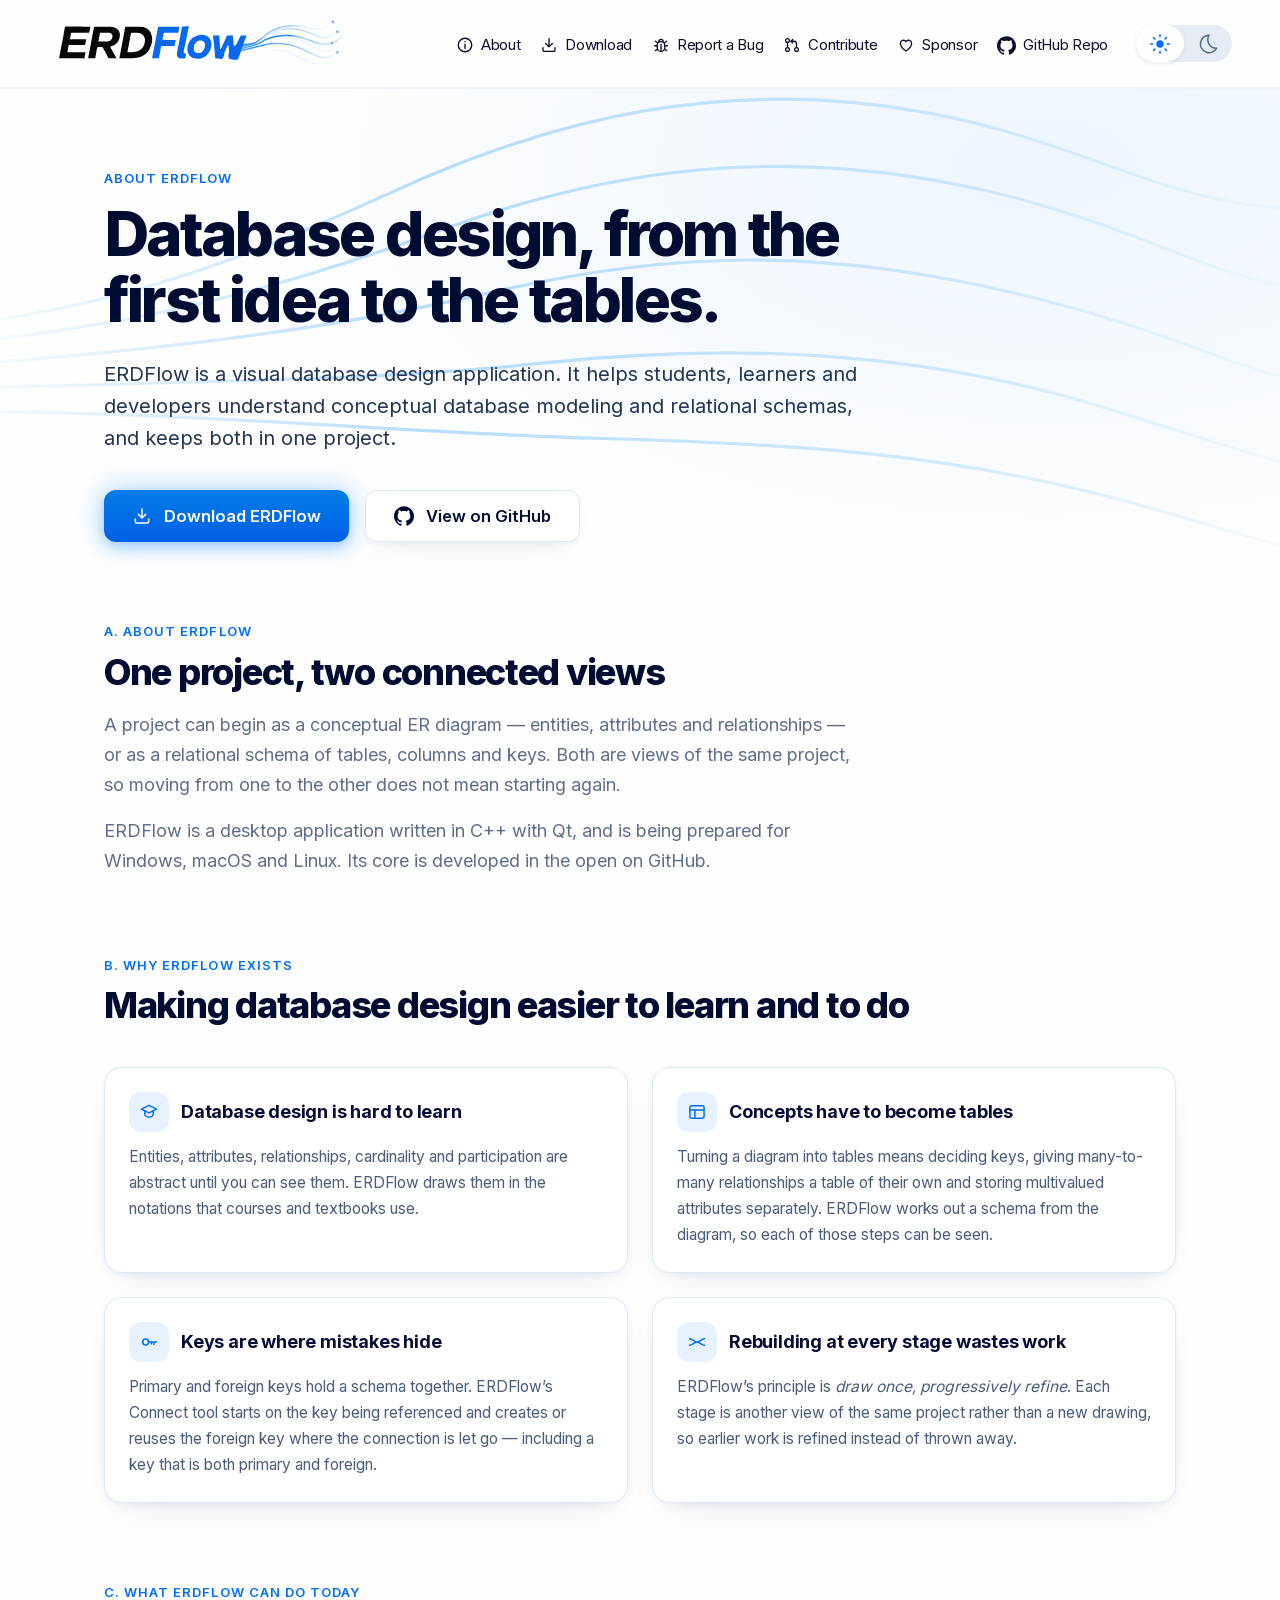
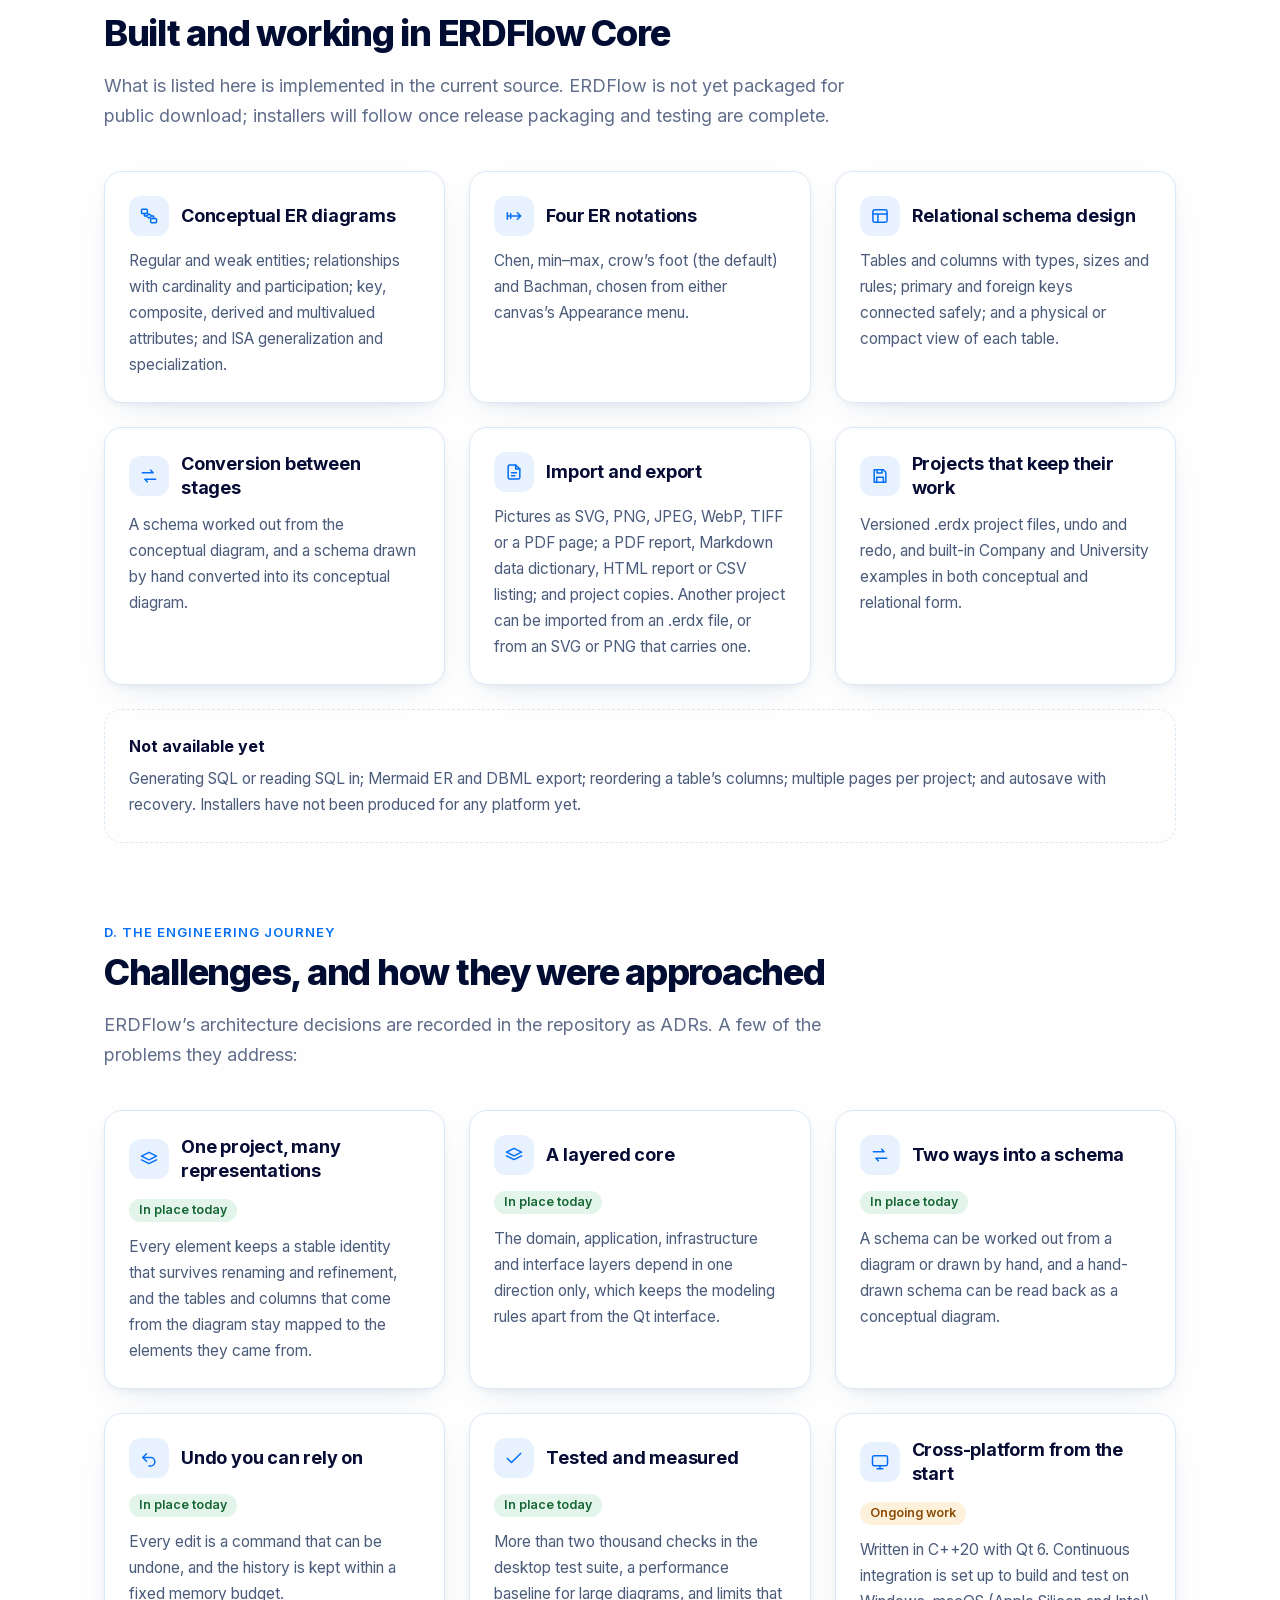
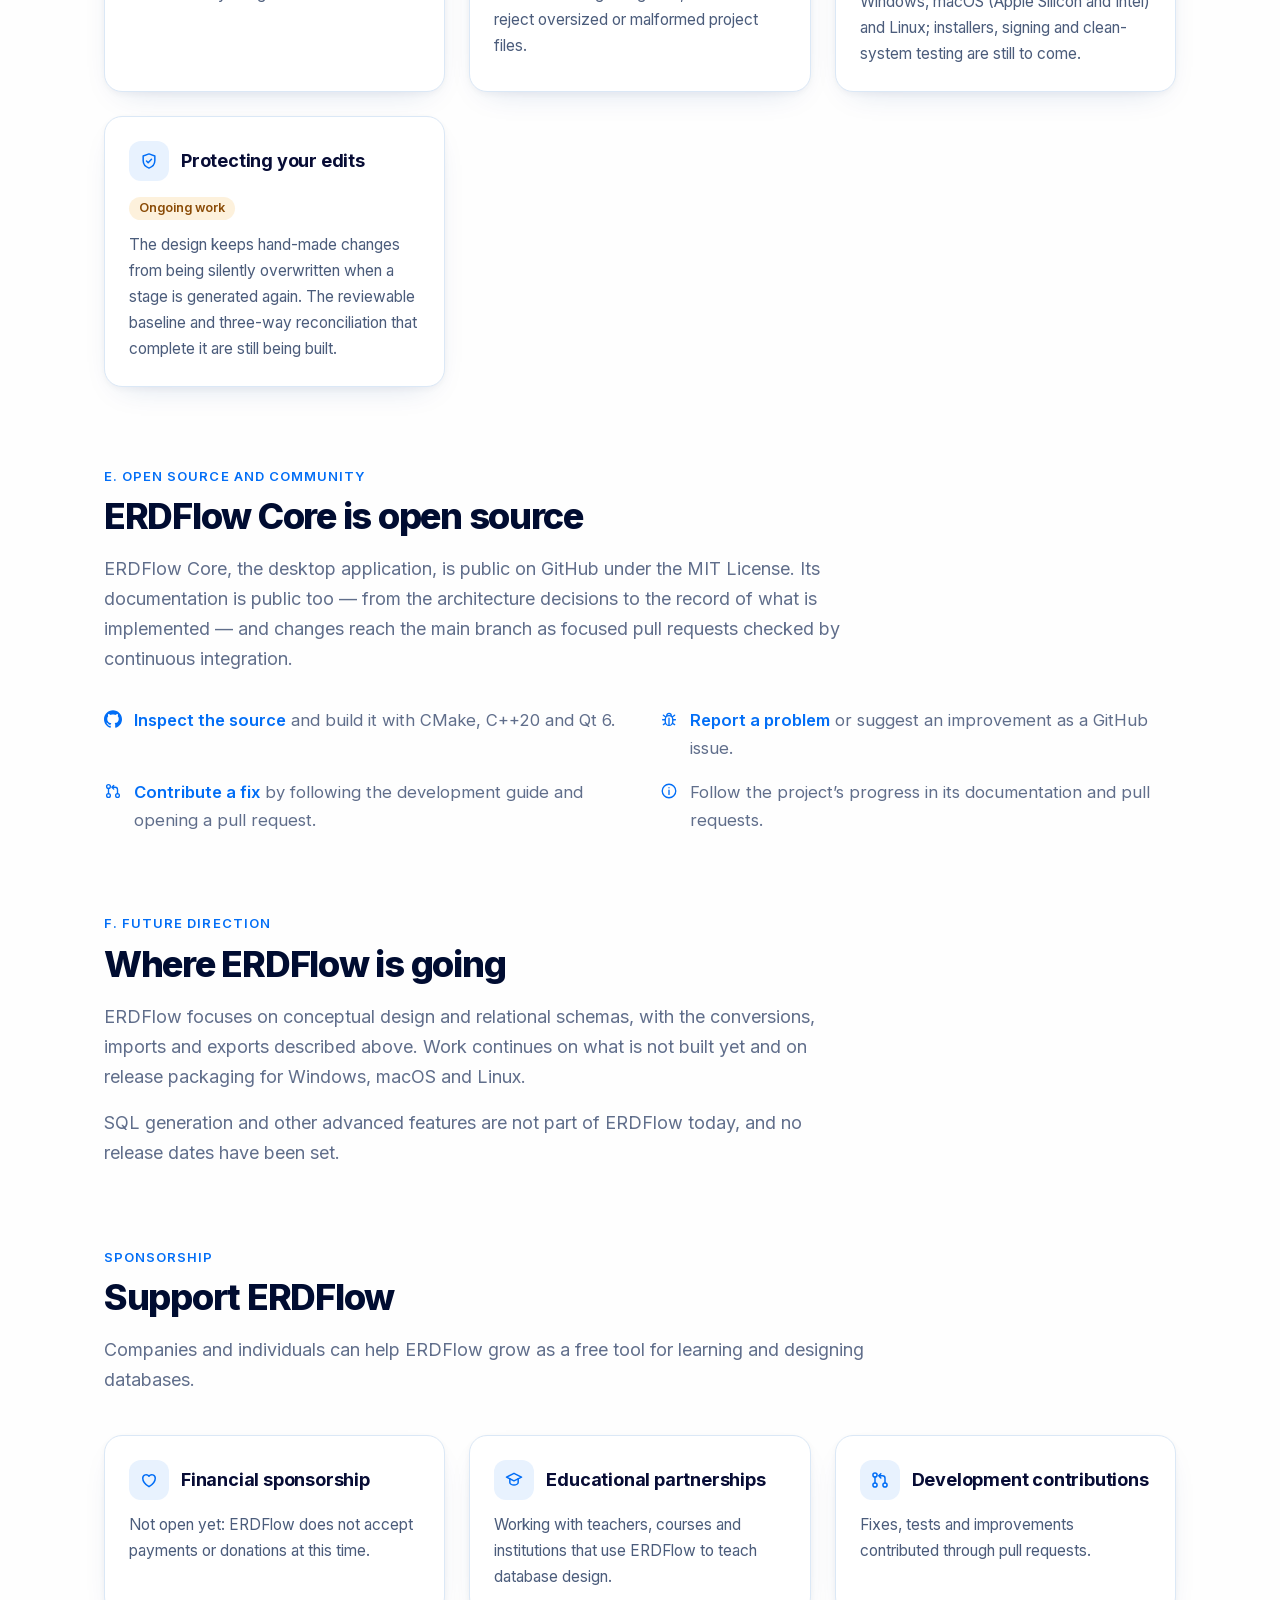
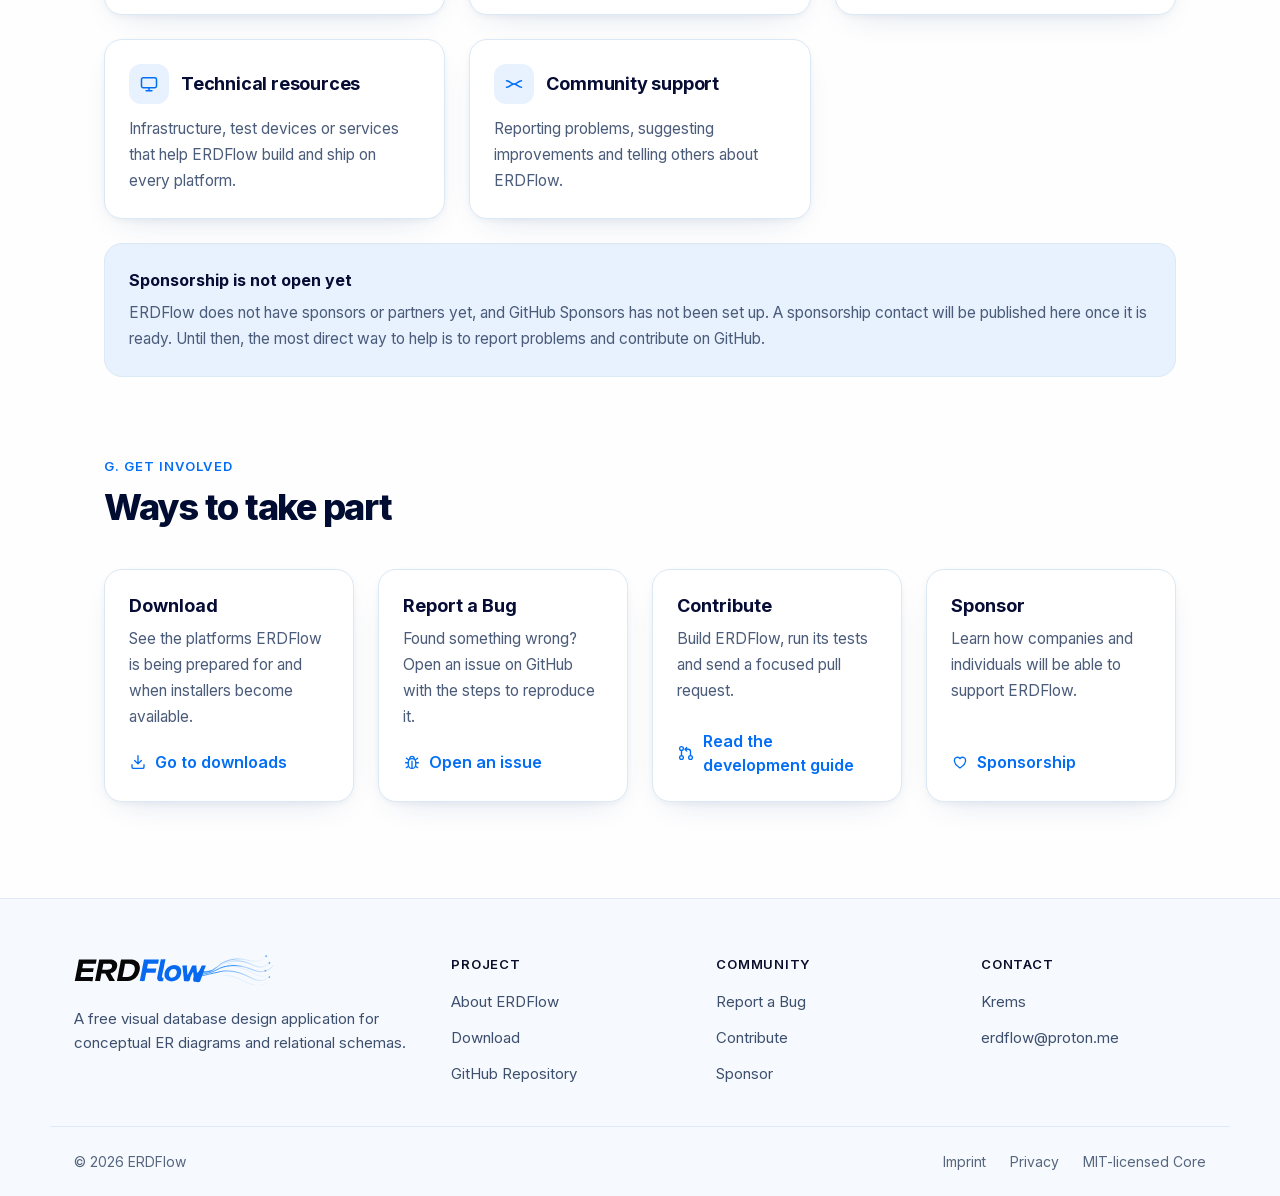
==== about/index.html @ b5d32c98 "Publish erdflow-website 442ec410d6c6" ====
<!DOCTYPE html><html lang="en" data-theme="light" class="LINzvG_variable h-full antialiased"><head><meta charSet="utf-8"/><meta name="viewport" content="width=device-width, initial-scale=1"/><link rel="preload" href="/_next/static/media/83afe278b6a6bb3c-s.p.2bn3s6zvc0dyp.woff2" as="font" crossorigin="" type="font/woff2"/><link rel="preload" as="image" href="/brand/erdflow-logo-light.svg"/><link rel="preload" as="image" href="/brand/erdflow-logo-dark.svg"/><link rel="stylesheet" href="/_next/static/chunks/1idq2z7wsvpf5.css" data-precedence="next"/><link rel="preload" as="script" fetchPriority="low" href="/_next/static/chunks/1ckvzn7sfprko.js"/><script src="/_next/static/chunks/2r4s4h5xul1n-.js" async=""></script><script src="/_next/static/chunks/0s7mvllxht1mo.js" async=""></script><script src="/_next/static/chunks/10g5ub5068kzx.js" async=""></script><script src="/_next/static/chunks/turbopack-3-ry682tkyiqk.js" async=""></script><script src="/_next/static/chunks/0umf92h1sb77c.js" async=""></script><script src="/_next/static/chunks/27kii70h_k_fs.js" async=""></script><title>About ERDFlow — Project and Development</title><meta name="description" content="Learn about ERDFlow, its database design workflow, engineering journey, open-source Core, and plans for future capabilities."/><meta name="application-name" content="ERDFlow"/><link rel="canonical" href="https://erdflow.app/about"/><meta property="og:title" content="About ERDFlow — Project and Development"/><meta property="og:description" content="Learn about ERDFlow, its database design workflow, engineering journey, open-source Core, and plans for future capabilities."/><meta property="og:url" content="https://erdflow.app/about"/><meta property="og:site_name" content="ERDFlow"/><meta property="og:locale" content="en_US"/><meta property="og:image" content="https://erdflow.app/about/opengraph-image.png?opengraph-image.140eve2hhe74n.png"/><meta property="og:image:type" content="image/png"/><meta property="og:image:width" content="1200"/><meta property="og:image:height" content="630"/><meta property="og:image:alt" content="ERDFlow — Visual Database Design"/><meta property="og:type" content="website"/><meta name="twitter:card" content="summary_large_image"/><meta name="twitter:title" content="About ERDFlow — Project and Development"/><meta name="twitter:description" content="Learn about ERDFlow, its database design workflow, engineering journey, open-source Core, and plans for future capabilities."/><meta name="twitter:image" content="https://erdflow.app/about/twitter-image.png?twitter-image.140eve2hhe74n.png"/><meta name="twitter:image:alt" content="ERDFlow — Visual Database Design"/><meta name="twitter:image:type" content="image/png"/><meta name="twitter:image:width" content="1200"/><meta name="twitter:image:height" content="630"/><link rel="icon" href="/favicon.ico?favicon.243hpi4hwtowo.ico" sizes="48x48" type="image/x-icon"/><link rel="icon" href="/icon.svg?icon.0zv8mpn6z60lw.svg" sizes="any" type="image/svg+xml"/><meta name="next-size-adjust" content=""/><script>(function(){var t=null;try{t=localStorage.getItem("erdflow-theme")}catch(e){}if(t!=="light"&&t!=="dark")t=window.matchMedia&&matchMedia("(prefers-color-scheme: dark)").matches?"dark":"light";document.documentElement.setAttribute("data-theme",t)})()</script><script src="/_next/static/chunks/0cz1d0mv5g_q7.js" noModule=""></script></head><body class="min-h-full flex flex-col"><div hidden=""><!--$--><!--/$--></div><header class="flex min-h-[89px] items-center border-b-2 border-(--header-rule) bg-(--header-bg) pr-12 pl-[59px] max-[1239px]:flex-wrap max-[1239px]:gap-y-4 max-[1239px]:py-4 max-[1100px]:px-6 max-[760px]:gap-y-5 max-[760px]:py-5"><a class="-mt-[3px] flex min-w-0 flex-[0_0_286px] min-[1100px]:-ml-px max-[1100px]:basis-[210px] max-[760px]:flex-1" aria-label="ERDFlow home" href="/"><img alt="" width="286" height="44" decoding="async" data-nimg="1" class="h-auto w-full max-w-[286px] dark:hidden" style="color:transparent" src="/brand/erdflow-logo-light.svg"/><img alt="" width="286" height="44" decoding="async" data-nimg="1" class="hidden h-auto w-full max-w-[286px] dark:block" style="color:transparent" src="/brand/erdflow-logo-dark.svg"/></a><nav class="ml-auto flex items-center gap-[30px] pt-[3px] text-base leading-6 tracking-[-0.3px] text-(--nav-text) max-[1359px]:gap-5 max-[1359px]:text-[15px] max-[1239px]:order-3 max-[1239px]:ml-0 max-[1239px]:w-full max-[1239px]:flex-wrap max-[1239px]:justify-center max-[1239px]:gap-x-7 max-[1239px]:gap-y-3 max-[1239px]:pt-0 max-[1239px]:text-base max-[800px]:grid max-[800px]:grid-cols-[repeat(3,auto)] max-[800px]:gap-x-8 max-[640px]:gap-x-5 max-[640px]:text-[14.5px] max-[380px]:grid-cols-[repeat(2,auto)] max-[380px]:gap-x-10" aria-label="Main navigation"><a class="inline-flex items-center gap-[7px] whitespace-nowrap hover:text-(--headline-accent) max-[800px]:justify-self-start" aria-current="page" href="/about"><svg width="18" height="18" viewBox="0 0 24 24" fill="none" stroke="currentColor" stroke-width="1.8" stroke-linecap="round" stroke-linejoin="round" aria-hidden="true" focusable="false" class="shrink-0"><circle cx="12" cy="12" r="9"></circle><path d="M12 11v5.5M12 7.6v.1"></path></svg>About</a><a class="inline-flex items-center gap-[7px] whitespace-nowrap hover:text-(--headline-accent) max-[800px]:justify-self-start" href="/#downloads"><svg width="18" height="18" viewBox="0 0 24 24" fill="none" stroke="currentColor" stroke-width="1.8" stroke-linecap="round" stroke-linejoin="round" aria-hidden="true" focusable="false" class="shrink-0"><path d="M12 3.5v11m-4.5-4.5 4.5 4.5 4.5-4.5M4 15.5v3a2 2 0 0 0 2 2h12a2 2 0 0 0 2-2v-3"></path></svg>Download</a><a href="https://github.com/Zain-Orwa/erdflow/issues/new" class="inline-flex items-center gap-[7px] whitespace-nowrap hover:text-(--headline-accent) max-[800px]:justify-self-start"><svg width="18" height="18" viewBox="0 0 24 24" fill="none" stroke="currentColor" stroke-width="1.8" stroke-linecap="round" stroke-linejoin="round" aria-hidden="true" focusable="false" class="shrink-0"><path d="M9 7.5a3 3 0 0 1 6 0"></path><rect x="7" y="7.5" width="10" height="13" rx="5"></rect><path d="M12 11v9.5M3.5 13H7m10 0h3.5M4.5 19.5 7.4 17.6M19.5 19.5l-2.9-1.9M4.5 7l2.8 2M19.5 7l-2.8 2"></path></svg>Report a Bug</a><a href="https://github.com/Zain-Orwa/erdflow/blob/main/docs/DEVELOPMENT.md" class="inline-flex items-center gap-[7px] whitespace-nowrap hover:text-(--headline-accent) max-[800px]:justify-self-start"><svg width="18" height="18" viewBox="0 0 24 24" fill="none" stroke="currentColor" stroke-width="1.8" stroke-linecap="round" stroke-linejoin="round" aria-hidden="true" focusable="false" class="shrink-0"><circle cx="6" cy="6" r="2.5"></circle><circle cx="6" cy="18" r="2.5"></circle><circle cx="18" cy="18" r="2.5"></circle><path d="M6 8.5v7M18 15.5V10a3 3 0 0 0-3-3h-4.5m2.5-2.5L10.5 7 13 9.5"></path></svg>Contribute</a><a class="inline-flex items-center gap-[7px] whitespace-nowrap hover:text-(--headline-accent) max-[800px]:justify-self-start" href="/about#sponsor"><svg width="18" height="18" viewBox="0 0 24 24" fill="none" stroke="currentColor" stroke-width="1.8" stroke-linecap="round" stroke-linejoin="round" aria-hidden="true" focusable="false" class="shrink-0"><path d="M12 20s-7.5-4.6-7.5-10.2A4.1 4.1 0 0 1 12 7.5a4.1 4.1 0 0 1 7.5 2.3C19.5 15.4 12 20 12 20Z"></path></svg>Sponsor</a><a href="https://github.com/Zain-Orwa/erdflow" class="inline-flex items-center gap-[7px] whitespace-nowrap hover:text-(--headline-accent) max-[800px]:justify-self-start"><svg width="19" height="19" viewBox="0 0 24 24" fill="currentColor" aria-hidden="true" focusable="false" class="shrink-0"><path d="M12 .297c-6.63 0-12 5.373-12 12 0 5.303 3.438 9.8 8.205 11.385.6.113.82-.258.82-.577 0-.285-.01-1.04-.015-2.04-3.338.724-4.042-1.61-4.042-1.61C4.422 18.07 3.633 17.7 3.633 17.7c-1.087-.744.084-.729.084-.729 1.205.084 1.838 1.236 1.838 1.236 1.07 1.835 2.809 1.305 3.495.998.108-.776.417-1.305.76-1.605-2.665-.3-5.466-1.332-5.466-5.93 0-1.31.465-2.38 1.235-3.22-.135-.303-.54-1.523.105-3.176 0 0 1.005-.322 3.3 1.23.96-.267 1.98-.399 3-.405 1.02.006 2.04.138 3 .405 2.28-1.552 3.285-1.23 3.285-1.23.645 1.653.24 2.873.12 3.176.765.84 1.23 1.91 1.23 3.22 0 4.61-2.805 5.625-5.475 5.92.42.36.81 1.096.81 2.22 0 1.606-.015 2.896-.015 3.286 0 .315.21.69.825.57C20.565 22.092 24 17.592 24 12.297c0-6.627-5.373-12-12-12"></path></svg>GitHub Repo</a></nav><div class="ml-10 flex h-[37px] flex-[0_0_96px] rounded-[19px] bg-(--toggle-track) max-[1359px]:ml-7 max-[1239px]:ml-auto" role="group" aria-label="Color theme"><button type="button" class="grid h-[37px] w-12 cursor-pointer place-items-center rounded-[19px] border border-transparent p-0 border-(--toggle-selected-border) bg-(--toggle-selected-bg) text-(--toggle-selected-icon) shadow-(--toggle-selected-shadow) dark:border-transparent dark:bg-transparent dark:text-(--toggle-icon) dark:shadow-none" aria-label="Light mode"><svg width="22" height="22" viewBox="0 0 24 24" aria-hidden="true" focusable="false"><circle cx="12" cy="12" r="4" fill="currentColor"></circle><path d="M12 2v2m0 16v2M2 12h2m16 0h2M5 5l1.5 1.5m11 11L19 19M5 19l1.5-1.5m11-11L19 5" stroke="currentColor" stroke-width="1.7" stroke-linecap="round"></path></svg></button><button type="button" class="grid h-[37px] w-12 cursor-pointer place-items-center rounded-[19px] border border-transparent p-0 text-(--toggle-icon) dark:border-(--toggle-selected-border) dark:bg-(--toggle-selected-bg) dark:text-(--toggle-selected-icon) dark:shadow-(--toggle-selected-shadow)" aria-label="Dark mode"><svg width="22" height="22" viewBox="0 0 24 24" fill="none" aria-hidden="true" focusable="false"><path d="M13.1 2.5a9.5 9.5 0 1 0 8.4 14.1A9.4 9.4 0 0 1 13.1 2.5Z" stroke="currentColor" stroke-width="1.6" stroke-linejoin="round"></path></svg></button></div></header><main class="relative isolate flex-1 bg-background pb-24 max-[760px]:pb-16"><div aria-hidden="true" class="pointer-events-none absolute inset-x-0 top-0 -z-10 h-[520px] overflow-hidden opacity-(--wave-strength)"><svg class="absolute top-0 left-1/2 h-[520px] w-[1440px] min-w-full -translate-x-1/2" viewBox="0 0 1000 520" preserveAspectRatio="xMidYMid slice" fill="none"><defs><linearGradient id="about-strand" x1="0" y1="0" x2="1000" y2="0" gradientUnits="userSpaceOnUse"><stop offset="0" style="stop-color:var(--wave)" stop-opacity="0"></stop><stop offset="0.35" style="stop-color:var(--wave)" stop-opacity="0.28"></stop><stop offset="0.7" style="stop-color:var(--wave)" stop-opacity="0.16"></stop><stop offset="1" style="stop-color:var(--wave)" stop-opacity="0"></stop></linearGradient><radialGradient id="about-wash" cx="0.78" cy="0.25" r="0.6"><stop offset="0" style="stop-color:var(--wave)" stop-opacity="0.07"></stop><stop offset="1" style="stop-color:var(--wave)" stop-opacity="0"></stop></radialGradient></defs><rect width="1000" height="520" fill="url(#about-wash)"></rect><g stroke="url(#about-strand)" stroke-width="2.2" stroke-linecap="round"><path d="M-40 250C120 240 220 200 330 150S560 70 700 96 900 190 1040 150"></path><path d="M-40 262C130 250 240 222 360 178S600 118 740 150 930 240 1040 214"></path><path d="M-40 276C140 264 270 250 400 220S640 190 780 226 950 300 1040 282"></path><path d="M-40 290C150 282 300 284 430 270S690 260 820 300 970 352 1040 346"></path><path d="M-40 304C160 300 320 318 470 322S730 334 860 372 990 410 1040 410"></path></g></svg></div><section aria-labelledby="about-title" class="mx-auto max-w-[1120px] px-6 pt-20 max-[760px]:px-5 max-[760px]:pt-12"><p class="text-[13px] font-semibold tracking-[0.08em] text-(--headline-accent) uppercase">About ERDFlow</p><h1 id="about-title" class="mt-3 max-w-[820px] text-[clamp(40px,5vw,62px)] leading-[1.08] font-[800] tracking-[-0.045em] text-(--headline)">Database design, from the first idea to the tables.</h1><p class="mt-6 max-w-[760px] text-[20px] leading-[32px] text-(--subtitle) max-[760px]:text-[18px] max-[760px]:leading-[29px]">ERDFlow is a visual database design application. It helps students, learners and developers understand conceptual database modeling and relational schemas, and keeps both in one project.</p><div class="mt-9 flex flex-wrap gap-4"><a class="inline-flex h-[52px] items-center justify-center gap-3 rounded-[12px] px-7 text-[16.5px] font-semibold bg-(image:--button-bg) text-white shadow-(--cta-glow)" href="/#downloads"><svg width="20" height="20" viewBox="0 0 24 24" fill="none" stroke="currentColor" stroke-width="1.8" stroke-linecap="round" stroke-linejoin="round" aria-hidden="true" focusable="false" class="shrink-0"><path d="M12 3.5v11m-4.5-4.5 4.5 4.5 4.5-4.5M4 15.5v3a2 2 0 0 0 2 2h12a2 2 0 0 0 2-2v-3"></path></svg>Download ERDFlow</a><a href="https://github.com/Zain-Orwa/erdflow" class="inline-flex h-[52px] items-center justify-center gap-3 rounded-[12px] px-7 text-[16.5px] font-semibold border border-(--surface-border) bg-(--surface) text-(--headline) shadow-(--surface-shadow)"><svg width="20" height="20" viewBox="0 0 24 24" fill="currentColor" aria-hidden="true" focusable="false" class="shrink-0"><path d="M12 .297c-6.63 0-12 5.373-12 12 0 5.303 3.438 9.8 8.205 11.385.6.113.82-.258.82-.577 0-.285-.01-1.04-.015-2.04-3.338.724-4.042-1.61-4.042-1.61C4.422 18.07 3.633 17.7 3.633 17.7c-1.087-.744.084-.729.084-.729 1.205.084 1.838 1.236 1.838 1.236 1.07 1.835 2.809 1.305 3.495.998.108-.776.417-1.305.76-1.605-2.665-.3-5.466-1.332-5.466-5.93 0-1.31.465-2.38 1.235-3.22-.135-.303-.54-1.523.105-3.176 0 0 1.005-.322 3.3 1.23.96-.267 1.98-.399 3-.405 1.02.006 2.04.138 3 .405 2.28-1.552 3.285-1.23 3.285-1.23.645 1.653.24 2.873.12 3.176.765.84 1.23 1.91 1.23 3.22 0 4.61-2.805 5.625-5.475 5.92.42.36.81 1.096.81 2.22 0 1.606-.015 2.896-.015 3.286 0 .315.21.69.825.57C20.565 22.092 24 17.592 24 12.297c0-6.627-5.373-12-12-12"></path></svg>View on GitHub</a></div></section><section id="what-it-is" aria-labelledby="what-it-is-title" class="mx-auto max-w-[1120px] scroll-mt-6 px-6 pt-20 max-[760px]:px-5 max-[760px]:pt-14"><p class="text-[13px] font-semibold tracking-[0.08em] text-(--headline-accent) uppercase">A. About ERDFlow</p><h2 id="what-it-is-title" class="mt-2 text-[36px] leading-[44px] font-[800] tracking-[-0.035em] text-(--headline) max-[760px]:text-[29px] max-[760px]:leading-9">One project, two connected views</h2><div class="mt-4 max-w-[760px] text-[18px] leading-[30px] text-(--description) max-[760px]:text-[17px] max-[760px]:leading-7"><p>A project can begin as a conceptual ER diagram — entities, attributes and relationships — or as a relational schema of tables, columns and keys. Both are views of the same project, so moving from one to the other does not mean starting again.</p><p class="mt-4">ERDFlow is a desktop application written in C++ with Qt, and is being prepared for Windows, macOS and Linux. Its core is developed in the open on GitHub.</p></div></section><section id="why" aria-labelledby="why-title" class="mx-auto max-w-[1120px] scroll-mt-6 px-6 pt-20 max-[760px]:px-5 max-[760px]:pt-14"><p class="text-[13px] font-semibold tracking-[0.08em] text-(--headline-accent) uppercase">B. Why ERDFlow exists</p><h2 id="why-title" class="mt-2 text-[36px] leading-[44px] font-[800] tracking-[-0.035em] text-(--headline) max-[760px]:text-[29px] max-[760px]:leading-9">Making database design easier to learn and to do</h2><div class="mt-10 grid grid-cols-2 gap-6 max-[760px]:grid-cols-1"><div class="flex flex-col rounded-[18px] border border-(--surface-border) bg-(--surface) p-6 shadow-(--surface-shadow)"><div class="flex items-center gap-3"><span class="grid size-10 shrink-0 place-items-center rounded-[12px] bg-(--accent-soft) text-(--headline-accent)"><svg width="20" height="20" viewBox="0 0 24 24" fill="none" stroke="currentColor" stroke-width="1.8" stroke-linecap="round" stroke-linejoin="round" aria-hidden="true" focusable="false"><path d="M3 8.5 12 4l9 4.5-9 4.5Z"></path><path d="M7 10.5v4.5c0 1.4 2.2 3 5 3s5-1.6 5-3v-4.5"></path></svg></span><h3 class="text-[18px] leading-6 font-bold tracking-[-0.2px] text-(--card-heading)">Database design is hard to learn</h3></div><div class="mt-3 text-[15.5px] leading-[26px] text-(--card-benefit)">Entities, attributes, relationships, cardinality and participation are abstract until you can see them. ERDFlow draws them in the notations that courses and textbooks use.</div></div><div class="flex flex-col rounded-[18px] border border-(--surface-border) bg-(--surface) p-6 shadow-(--surface-shadow)"><div class="flex items-center gap-3"><span class="grid size-10 shrink-0 place-items-center rounded-[12px] bg-(--accent-soft) text-(--headline-accent)"><svg width="20" height="20" viewBox="0 0 24 24" fill="none" stroke="currentColor" stroke-width="1.8" stroke-linecap="round" stroke-linejoin="round" aria-hidden="true" focusable="false"><rect x="3.5" y="4.5" width="17" height="15" rx="2"></rect><path d="M3.5 9.5h17M9.5 9.5v10"></path></svg></span><h3 class="text-[18px] leading-6 font-bold tracking-[-0.2px] text-(--card-heading)">Concepts have to become tables</h3></div><div class="mt-3 text-[15.5px] leading-[26px] text-(--card-benefit)">Turning a diagram into tables means deciding keys, giving many-to-many relationships a table of their own and storing multivalued attributes separately. ERDFlow works out a schema from the diagram, so each of those steps can be seen.</div></div><div class="flex flex-col rounded-[18px] border border-(--surface-border) bg-(--surface) p-6 shadow-(--surface-shadow)"><div class="flex items-center gap-3"><span class="grid size-10 shrink-0 place-items-center rounded-[12px] bg-(--accent-soft) text-(--headline-accent)"><svg width="20" height="20" viewBox="0 0 24 24" fill="none" stroke="currentColor" stroke-width="1.8" stroke-linecap="round" stroke-linejoin="round" aria-hidden="true" focusable="false"><circle cx="8" cy="12" r="3.5"></circle><path d="M11.5 12H21m-3 0v3m-3-3v2"></path></svg></span><h3 class="text-[18px] leading-6 font-bold tracking-[-0.2px] text-(--card-heading)">Keys are where mistakes hide</h3></div><div class="mt-3 text-[15.5px] leading-[26px] text-(--card-benefit)">Primary and foreign keys hold a schema together. ERDFlow’s Connect tool starts on the key being referenced and creates or reuses the foreign key where the connection is let go — including a key that is both primary and foreign.</div></div><div class="flex flex-col rounded-[18px] border border-(--surface-border) bg-(--surface) p-6 shadow-(--surface-shadow)"><div class="flex items-center gap-3"><span class="grid size-10 shrink-0 place-items-center rounded-[12px] bg-(--accent-soft) text-(--headline-accent)"><svg width="20" height="20" viewBox="0 0 24 24" fill="none" stroke="currentColor" stroke-width="1.8" stroke-linecap="round" stroke-linejoin="round" aria-hidden="true" focusable="false"><path d="M3 8c4 0 5 4 9 4s5-4 9-4M3 16c4 0 5-4 9-4s5 4 9 4"></path></svg></span><h3 class="text-[18px] leading-6 font-bold tracking-[-0.2px] text-(--card-heading)">Rebuilding at every stage wastes work</h3></div><div class="mt-3 text-[15.5px] leading-[26px] text-(--card-benefit)">ERDFlow’s principle is <em>draw once, progressively refine</em>. Each stage is another view of the same project rather than a new drawing, so earlier work is refined instead of thrown away.</div></div></div></section><section id="today" aria-labelledby="today-title" class="mx-auto max-w-[1120px] scroll-mt-6 px-6 pt-20 max-[760px]:px-5 max-[760px]:pt-14"><p class="text-[13px] font-semibold tracking-[0.08em] text-(--headline-accent) uppercase">C. What ERDFlow can do today</p><h2 id="today-title" class="mt-2 text-[36px] leading-[44px] font-[800] tracking-[-0.035em] text-(--headline) max-[760px]:text-[29px] max-[760px]:leading-9">Built and working in ERDFlow Core</h2><div class="mt-4 max-w-[760px] text-[18px] leading-[30px] text-(--description) max-[760px]:text-[17px] max-[760px]:leading-7">What is listed here is implemented in the current source. ERDFlow is not yet packaged for public download; installers will follow once release packaging and testing are complete.</div><div class="mt-10 grid grid-cols-3 gap-6 max-[1000px]:grid-cols-2 max-[640px]:grid-cols-1"><div class="flex flex-col rounded-[18px] border border-(--surface-border) bg-(--surface) p-6 shadow-(--surface-shadow)"><div class="flex items-center gap-3"><span class="grid size-10 shrink-0 place-items-center rounded-[12px] bg-(--accent-soft) text-(--headline-accent)"><svg width="20" height="20" viewBox="0 0 24 24" fill="none" stroke="currentColor" stroke-width="1.8" stroke-linecap="round" stroke-linejoin="round" aria-hidden="true" focusable="false"><rect x="3" y="4" width="7" height="5" rx="1"></rect><rect x="14" y="15" width="7" height="5" rx="1"></rect><path d="m12 9.5 3 2.5-3 2.5-3-2.5Z"></path><path d="M6.5 9v3H9m6 0h2.5v3"></path></svg></span><h3 class="text-[18px] leading-6 font-bold tracking-[-0.2px] text-(--card-heading)">Conceptual ER diagrams</h3></div><div class="mt-3 text-[15.5px] leading-[26px] text-(--card-benefit)">Regular and weak entities; relationships with cardinality and participation; key, composite, derived and multivalued attributes; and ISA generalization and specialization.</div></div><div class="flex flex-col rounded-[18px] border border-(--surface-border) bg-(--surface) p-6 shadow-(--surface-shadow)"><div class="flex items-center gap-3"><span class="grid size-10 shrink-0 place-items-center rounded-[12px] bg-(--accent-soft) text-(--headline-accent)"><svg width="20" height="20" viewBox="0 0 24 24" fill="none" stroke="currentColor" stroke-width="1.8" stroke-linecap="round" stroke-linejoin="round" aria-hidden="true" focusable="false"><path d="M4 12h16M16 8l4 4-4 4M4 8v8M8 9v6"></path></svg></span><h3 class="text-[18px] leading-6 font-bold tracking-[-0.2px] text-(--card-heading)">Four ER notations</h3></div><div class="mt-3 text-[15.5px] leading-[26px] text-(--card-benefit)">Chen, min–max, crow’s foot (the default) and Bachman, chosen from either canvas’s Appearance menu.</div></div><div class="flex flex-col rounded-[18px] border border-(--surface-border) bg-(--surface) p-6 shadow-(--surface-shadow)"><div class="flex items-center gap-3"><span class="grid size-10 shrink-0 place-items-center rounded-[12px] bg-(--accent-soft) text-(--headline-accent)"><svg width="20" height="20" viewBox="0 0 24 24" fill="none" stroke="currentColor" stroke-width="1.8" stroke-linecap="round" stroke-linejoin="round" aria-hidden="true" focusable="false"><rect x="3.5" y="4.5" width="17" height="15" rx="2"></rect><path d="M3.5 9.5h17M9.5 9.5v10"></path></svg></span><h3 class="text-[18px] leading-6 font-bold tracking-[-0.2px] text-(--card-heading)">Relational schema design</h3></div><div class="mt-3 text-[15.5px] leading-[26px] text-(--card-benefit)">Tables and columns with types, sizes and rules; primary and foreign keys connected safely; and a physical or compact view of each table.</div></div><div class="flex flex-col rounded-[18px] border border-(--surface-border) bg-(--surface) p-6 shadow-(--surface-shadow)"><div class="flex items-center gap-3"><span class="grid size-10 shrink-0 place-items-center rounded-[12px] bg-(--accent-soft) text-(--headline-accent)"><svg width="20" height="20" viewBox="0 0 24 24" fill="none" stroke="currentColor" stroke-width="1.8" stroke-linecap="round" stroke-linejoin="round" aria-hidden="true" focusable="false"><path d="M4 8h13l-3-3M20 16H7l3 3"></path></svg></span><h3 class="text-[18px] leading-6 font-bold tracking-[-0.2px] text-(--card-heading)">Conversion between stages</h3></div><div class="mt-3 text-[15.5px] leading-[26px] text-(--card-benefit)">A schema worked out from the conceptual diagram, and a schema drawn by hand converted into its conceptual diagram.</div></div><div class="flex flex-col rounded-[18px] border border-(--surface-border) bg-(--surface) p-6 shadow-(--surface-shadow)"><div class="flex items-center gap-3"><span class="grid size-10 shrink-0 place-items-center rounded-[12px] bg-(--accent-soft) text-(--headline-accent)"><svg width="20" height="20" viewBox="0 0 24 24" fill="none" stroke="currentColor" stroke-width="1.8" stroke-linecap="round" stroke-linejoin="round" aria-hidden="true" focusable="false"><path d="M14 3.5H7a2 2 0 0 0-2 2v13a2 2 0 0 0 2 2h10a2 2 0 0 0 2-2V8.5Z"></path><path d="M14 3.5v5h5M9 13h6M9 16.5h4"></path></svg></span><h3 class="text-[18px] leading-6 font-bold tracking-[-0.2px] text-(--card-heading)">Import and export</h3></div><div class="mt-3 text-[15.5px] leading-[26px] text-(--card-benefit)">Pictures as SVG, PNG, JPEG, WebP, TIFF or a PDF page; a PDF report, Markdown data dictionary, HTML report or CSV listing; and project copies. Another project can be imported from an .erdx file, or from an SVG or PNG that carries one.</div></div><div class="flex flex-col rounded-[18px] border border-(--surface-border) bg-(--surface) p-6 shadow-(--surface-shadow)"><div class="flex items-center gap-3"><span class="grid size-10 shrink-0 place-items-center rounded-[12px] bg-(--accent-soft) text-(--headline-accent)"><svg width="20" height="20" viewBox="0 0 24 24" fill="none" stroke="currentColor" stroke-width="1.8" stroke-linecap="round" stroke-linejoin="round" aria-hidden="true" focusable="false"><path d="M5 4.5h11l3 3v12H5Z"></path><path d="M8.5 4.5v4h6v-4M8 19.5v-6h8v6"></path></svg></span><h3 class="text-[18px] leading-6 font-bold tracking-[-0.2px] text-(--card-heading)">Projects that keep their work</h3></div><div class="mt-3 text-[15.5px] leading-[26px] text-(--card-benefit)">Versioned .erdx project files, undo and redo, and built-in Company and University examples in both conceptual and relational form.</div></div></div><div class="mt-6 rounded-[18px] border border-dashed border-(--surface-border) p-6"><h3 class="text-[16px] font-bold text-(--card-heading)">Not available yet</h3><p class="mt-2 text-[15.5px] leading-[26px] text-(--card-benefit)">Generating SQL or reading SQL in; Mermaid ER and DBML export; reordering a table’s columns; multiple pages per project; and autosave with recovery. Installers have not been produced for any platform yet.</p></div></section><section id="engineering" aria-labelledby="engineering-title" class="mx-auto max-w-[1120px] scroll-mt-6 px-6 pt-20 max-[760px]:px-5 max-[760px]:pt-14"><p class="text-[13px] font-semibold tracking-[0.08em] text-(--headline-accent) uppercase">D. The engineering journey</p><h2 id="engineering-title" class="mt-2 text-[36px] leading-[44px] font-[800] tracking-[-0.035em] text-(--headline) max-[760px]:text-[29px] max-[760px]:leading-9">Challenges, and how they were approached</h2><div class="mt-4 max-w-[760px] text-[18px] leading-[30px] text-(--description) max-[760px]:text-[17px] max-[760px]:leading-7">ERDFlow’s architecture decisions are recorded in the repository as ADRs. A few of the problems they address:</div><div class="mt-10 grid grid-cols-3 gap-6 max-[1000px]:grid-cols-2 max-[640px]:grid-cols-1"><div class="flex flex-col rounded-[18px] border border-(--surface-border) bg-(--surface) p-6 shadow-(--surface-shadow)"><div class="flex items-center gap-3"><span class="grid size-10 shrink-0 place-items-center rounded-[12px] bg-(--accent-soft) text-(--headline-accent)"><svg width="20" height="20" viewBox="0 0 24 24" fill="none" stroke="currentColor" stroke-width="1.8" stroke-linecap="round" stroke-linejoin="round" aria-hidden="true" focusable="false"><path d="m12 4 9 4.5-9 4.5-9-4.5Z"></path><path d="m3 13 9 4.5 9-4.5"></path></svg></span><h3 class="text-[18px] leading-6 font-bold tracking-[-0.2px] text-(--card-heading)">One project, many representations</h3></div><p class="mt-4 w-fit rounded-full px-[10px] py-[2px] text-[12.5px] font-semibold bg-(--status-built-bg) text-(--status-built-text)">In place today</p><div class="mt-3 text-[15.5px] leading-[26px] text-(--card-benefit)">Every element keeps a stable identity that survives renaming and refinement, and the tables and columns that come from the diagram stay mapped to the elements they came from.</div></div><div class="flex flex-col rounded-[18px] border border-(--surface-border) bg-(--surface) p-6 shadow-(--surface-shadow)"><div class="flex items-center gap-3"><span class="grid size-10 shrink-0 place-items-center rounded-[12px] bg-(--accent-soft) text-(--headline-accent)"><svg width="20" height="20" viewBox="0 0 24 24" fill="none" stroke="currentColor" stroke-width="1.8" stroke-linecap="round" stroke-linejoin="round" aria-hidden="true" focusable="false"><path d="m12 4 9 4.5-9 4.5-9-4.5Z"></path><path d="m3 13 9 4.5 9-4.5"></path></svg></span><h3 class="text-[18px] leading-6 font-bold tracking-[-0.2px] text-(--card-heading)">A layered core</h3></div><p class="mt-4 w-fit rounded-full px-[10px] py-[2px] text-[12.5px] font-semibold bg-(--status-built-bg) text-(--status-built-text)">In place today</p><div class="mt-3 text-[15.5px] leading-[26px] text-(--card-benefit)">The domain, application, infrastructure and interface layers depend in one direction only, which keeps the modeling rules apart from the Qt interface.</div></div><div class="flex flex-col rounded-[18px] border border-(--surface-border) bg-(--surface) p-6 shadow-(--surface-shadow)"><div class="flex items-center gap-3"><span class="grid size-10 shrink-0 place-items-center rounded-[12px] bg-(--accent-soft) text-(--headline-accent)"><svg width="20" height="20" viewBox="0 0 24 24" fill="none" stroke="currentColor" stroke-width="1.8" stroke-linecap="round" stroke-linejoin="round" aria-hidden="true" focusable="false"><path d="M4 8h13l-3-3M20 16H7l3 3"></path></svg></span><h3 class="text-[18px] leading-6 font-bold tracking-[-0.2px] text-(--card-heading)">Two ways into a schema</h3></div><p class="mt-4 w-fit rounded-full px-[10px] py-[2px] text-[12.5px] font-semibold bg-(--status-built-bg) text-(--status-built-text)">In place today</p><div class="mt-3 text-[15.5px] leading-[26px] text-(--card-benefit)">A schema can be worked out from a diagram or drawn by hand, and a hand-drawn schema can be read back as a conceptual diagram.</div></div><div class="flex flex-col rounded-[18px] border border-(--surface-border) bg-(--surface) p-6 shadow-(--surface-shadow)"><div class="flex items-center gap-3"><span class="grid size-10 shrink-0 place-items-center rounded-[12px] bg-(--accent-soft) text-(--headline-accent)"><svg width="20" height="20" viewBox="0 0 24 24" fill="none" stroke="currentColor" stroke-width="1.8" stroke-linecap="round" stroke-linejoin="round" aria-hidden="true" focusable="false"><path d="M9 7 4.5 11.5 9 16"></path><path d="M5 11.5h9a5 5 0 0 1 0 10h-2"></path></svg></span><h3 class="text-[18px] leading-6 font-bold tracking-[-0.2px] text-(--card-heading)">Undo you can rely on</h3></div><p class="mt-4 w-fit rounded-full px-[10px] py-[2px] text-[12.5px] font-semibold bg-(--status-built-bg) text-(--status-built-text)">In place today</p><div class="mt-3 text-[15.5px] leading-[26px] text-(--card-benefit)">Every edit is a command that can be undone, and the history is kept within a fixed memory budget.</div></div><div class="flex flex-col rounded-[18px] border border-(--surface-border) bg-(--surface) p-6 shadow-(--surface-shadow)"><div class="flex items-center gap-3"><span class="grid size-10 shrink-0 place-items-center rounded-[12px] bg-(--accent-soft) text-(--headline-accent)"><svg width="20" height="20" viewBox="0 0 24 24" fill="none" stroke="currentColor" stroke-width="1.8" stroke-linecap="round" stroke-linejoin="round" aria-hidden="true" focusable="false"><path d="M4 12.5 9 17.5 20 6.5"></path></svg></span><h3 class="text-[18px] leading-6 font-bold tracking-[-0.2px] text-(--card-heading)">Tested and measured</h3></div><p class="mt-4 w-fit rounded-full px-[10px] py-[2px] text-[12.5px] font-semibold bg-(--status-built-bg) text-(--status-built-text)">In place today</p><div class="mt-3 text-[15.5px] leading-[26px] text-(--card-benefit)">More than two thousand checks in the desktop test suite, a performance baseline for large diagrams, and limits that reject oversized or malformed project files.</div></div><div class="flex flex-col rounded-[18px] border border-(--surface-border) bg-(--surface) p-6 shadow-(--surface-shadow)"><div class="flex items-center gap-3"><span class="grid size-10 shrink-0 place-items-center rounded-[12px] bg-(--accent-soft) text-(--headline-accent)"><svg width="20" height="20" viewBox="0 0 24 24" fill="none" stroke="currentColor" stroke-width="1.8" stroke-linecap="round" stroke-linejoin="round" aria-hidden="true" focusable="false"><rect x="3" y="4.5" width="18" height="12" rx="2"></rect><path d="M8.5 20h7M12 16.5V20"></path></svg></span><h3 class="text-[18px] leading-6 font-bold tracking-[-0.2px] text-(--card-heading)">Cross-platform from the start</h3></div><p class="mt-4 w-fit rounded-full px-[10px] py-[2px] text-[12.5px] font-semibold bg-(--status-open-bg) text-(--status-open-text)">Ongoing work</p><div class="mt-3 text-[15.5px] leading-[26px] text-(--card-benefit)">Written in C++20 with Qt 6. Continuous integration is set up to build and test on Windows, macOS (Apple Silicon and Intel) and Linux; installers, signing and clean-system testing are still to come.</div></div><div class="flex flex-col rounded-[18px] border border-(--surface-border) bg-(--surface) p-6 shadow-(--surface-shadow)"><div class="flex items-center gap-3"><span class="grid size-10 shrink-0 place-items-center rounded-[12px] bg-(--accent-soft) text-(--headline-accent)"><svg width="20" height="20" viewBox="0 0 24 24" fill="none" stroke="currentColor" stroke-width="1.8" stroke-linecap="round" stroke-linejoin="round" aria-hidden="true" focusable="false"><path d="M12 3.5 19 6v5.5c0 4.2-3 7.6-7 9-4-1.4-7-4.8-7-9V6Z"></path><path d="m9 12 2 2 4-4"></path></svg></span><h3 class="text-[18px] leading-6 font-bold tracking-[-0.2px] text-(--card-heading)">Protecting your edits</h3></div><p class="mt-4 w-fit rounded-full px-[10px] py-[2px] text-[12.5px] font-semibold bg-(--status-open-bg) text-(--status-open-text)">Ongoing work</p><div class="mt-3 text-[15.5px] leading-[26px] text-(--card-benefit)">The design keeps hand-made changes from being silently overwritten when a stage is generated again. The reviewable baseline and three-way reconciliation that complete it are still being built.</div></div></div></section><section id="open-source" aria-labelledby="open-source-title" class="mx-auto max-w-[1120px] scroll-mt-6 px-6 pt-20 max-[760px]:px-5 max-[760px]:pt-14"><p class="text-[13px] font-semibold tracking-[0.08em] text-(--headline-accent) uppercase">E. Open source and community</p><h2 id="open-source-title" class="mt-2 text-[36px] leading-[44px] font-[800] tracking-[-0.035em] text-(--headline) max-[760px]:text-[29px] max-[760px]:leading-9">ERDFlow Core is open source</h2><div class="mt-4 max-w-[760px] text-[18px] leading-[30px] text-(--description) max-[760px]:text-[17px] max-[760px]:leading-7"><p>ERDFlow Core, the desktop application, is public on GitHub under the MIT License. Its documentation is public too — from the architecture decisions to the record of what is implemented — and changes reach the main branch as focused pull requests checked by continuous integration.</p></div><ul class="mt-8 grid grid-cols-2 gap-x-10 gap-y-4 text-[16.5px] leading-7 text-(--description) max-[760px]:grid-cols-1"><li class="flex gap-3"><span class="mt-1 text-(--headline-accent)"><svg width="18" height="18" viewBox="0 0 24 24" fill="currentColor" aria-hidden="true" focusable="false" class="shrink-0"><path d="M12 .297c-6.63 0-12 5.373-12 12 0 5.303 3.438 9.8 8.205 11.385.6.113.82-.258.82-.577 0-.285-.01-1.04-.015-2.04-3.338.724-4.042-1.61-4.042-1.61C4.422 18.07 3.633 17.7 3.633 17.7c-1.087-.744.084-.729.084-.729 1.205.084 1.838 1.236 1.838 1.236 1.07 1.835 2.809 1.305 3.495.998.108-.776.417-1.305.76-1.605-2.665-.3-5.466-1.332-5.466-5.93 0-1.31.465-2.38 1.235-3.22-.135-.303-.54-1.523.105-3.176 0 0 1.005-.322 3.3 1.23.96-.267 1.98-.399 3-.405 1.02.006 2.04.138 3 .405 2.28-1.552 3.285-1.23 3.285-1.23.645 1.653.24 2.873.12 3.176.765.84 1.23 1.91 1.23 3.22 0 4.61-2.805 5.625-5.475 5.92.42.36.81 1.096.81 2.22 0 1.606-.015 2.896-.015 3.286 0 .315.21.69.825.57C20.565 22.092 24 17.592 24 12.297c0-6.627-5.373-12-12-12"></path></svg></span><span><a href="https://github.com/Zain-Orwa/erdflow" class="inline-flex items-center gap-2 font-semibold text-(--headline-accent) hover:underline underline-offset-4">Inspect the source</a> and build it with CMake, C++20 and Qt 6.</span></li><li class="flex gap-3"><span class="mt-1 text-(--headline-accent)"><svg width="18" height="18" viewBox="0 0 24 24" fill="none" stroke="currentColor" stroke-width="1.8" stroke-linecap="round" stroke-linejoin="round" aria-hidden="true" focusable="false" class="shrink-0"><path d="M9 7.5a3 3 0 0 1 6 0"></path><rect x="7" y="7.5" width="10" height="13" rx="5"></rect><path d="M12 11v9.5M3.5 13H7m10 0h3.5M4.5 19.5 7.4 17.6M19.5 19.5l-2.9-1.9M4.5 7l2.8 2M19.5 7l-2.8 2"></path></svg></span><span><a href="https://github.com/Zain-Orwa/erdflow/issues/new" class="inline-flex items-center gap-2 font-semibold text-(--headline-accent) hover:underline underline-offset-4">Report a problem</a> or suggest an improvement as a GitHub issue.</span></li><li class="flex gap-3"><span class="mt-1 text-(--headline-accent)"><svg width="18" height="18" viewBox="0 0 24 24" fill="none" stroke="currentColor" stroke-width="1.8" stroke-linecap="round" stroke-linejoin="round" aria-hidden="true" focusable="false" class="shrink-0"><circle cx="6" cy="6" r="2.5"></circle><circle cx="6" cy="18" r="2.5"></circle><circle cx="18" cy="18" r="2.5"></circle><path d="M6 8.5v7M18 15.5V10a3 3 0 0 0-3-3h-4.5m2.5-2.5L10.5 7 13 9.5"></path></svg></span><span><a href="https://github.com/Zain-Orwa/erdflow/blob/main/docs/DEVELOPMENT.md" class="inline-flex items-center gap-2 font-semibold text-(--headline-accent) hover:underline underline-offset-4">Contribute a fix</a> by following the development guide and opening a pull request.</span></li><li class="flex gap-3"><span class="mt-1 text-(--headline-accent)"><svg width="18" height="18" viewBox="0 0 24 24" fill="none" stroke="currentColor" stroke-width="1.8" stroke-linecap="round" stroke-linejoin="round" aria-hidden="true" focusable="false" class="shrink-0"><circle cx="12" cy="12" r="9"></circle><path d="M12 11v5.5M12 7.6v.1"></path></svg></span><span>Follow the project’s progress in its documentation and pull requests.</span></li></ul></section><section id="future" aria-labelledby="future-title" class="mx-auto max-w-[1120px] scroll-mt-6 px-6 pt-20 max-[760px]:px-5 max-[760px]:pt-14"><p class="text-[13px] font-semibold tracking-[0.08em] text-(--headline-accent) uppercase">F. Future direction</p><h2 id="future-title" class="mt-2 text-[36px] leading-[44px] font-[800] tracking-[-0.035em] text-(--headline) max-[760px]:text-[29px] max-[760px]:leading-9">Where ERDFlow is going</h2><div class="mt-4 max-w-[760px] text-[18px] leading-[30px] text-(--description) max-[760px]:text-[17px] max-[760px]:leading-7"><p>ERDFlow focuses on conceptual design and relational schemas, with the conversions, imports and exports described above. Work continues on what is not built yet and on release packaging for Windows, macOS and Linux.</p><p class="mt-4">SQL generation and other advanced features are not part of ERDFlow today, and no release dates have been set.</p></div></section><section id="sponsor" aria-labelledby="sponsor-title" class="mx-auto max-w-[1120px] scroll-mt-6 px-6 pt-20 max-[760px]:px-5 max-[760px]:pt-14"><p class="text-[13px] font-semibold tracking-[0.08em] text-(--headline-accent) uppercase">Sponsorship</p><h2 id="sponsor-title" class="mt-2 text-[36px] leading-[44px] font-[800] tracking-[-0.035em] text-(--headline) max-[760px]:text-[29px] max-[760px]:leading-9">Support ERDFlow</h2><div class="mt-4 max-w-[760px] text-[18px] leading-[30px] text-(--description) max-[760px]:text-[17px] max-[760px]:leading-7">Companies and individuals can help ERDFlow grow as a free tool for learning and designing databases.</div><div class="mt-10 grid grid-cols-3 gap-6 max-[1000px]:grid-cols-2 max-[640px]:grid-cols-1"><div class="flex flex-col rounded-[18px] border border-(--surface-border) bg-(--surface) p-6 shadow-(--surface-shadow)"><div class="flex items-center gap-3"><span class="grid size-10 shrink-0 place-items-center rounded-[12px] bg-(--accent-soft) text-(--headline-accent)"><svg width="20" height="20" viewBox="0 0 24 24" fill="none" stroke="currentColor" stroke-width="1.8" stroke-linecap="round" stroke-linejoin="round" aria-hidden="true" focusable="false" class="shrink-0"><path d="M12 20s-7.5-4.6-7.5-10.2A4.1 4.1 0 0 1 12 7.5a4.1 4.1 0 0 1 7.5 2.3C19.5 15.4 12 20 12 20Z"></path></svg></span><h3 class="text-[18px] leading-6 font-bold tracking-[-0.2px] text-(--card-heading)">Financial sponsorship</h3></div><div class="mt-3 text-[15.5px] leading-[26px] text-(--card-benefit)">Not open yet: ERDFlow does not accept payments or donations at this time.</div></div><div class="flex flex-col rounded-[18px] border border-(--surface-border) bg-(--surface) p-6 shadow-(--surface-shadow)"><div class="flex items-center gap-3"><span class="grid size-10 shrink-0 place-items-center rounded-[12px] bg-(--accent-soft) text-(--headline-accent)"><svg width="20" height="20" viewBox="0 0 24 24" fill="none" stroke="currentColor" stroke-width="1.8" stroke-linecap="round" stroke-linejoin="round" aria-hidden="true" focusable="false"><path d="M3 8.5 12 4l9 4.5-9 4.5Z"></path><path d="M7 10.5v4.5c0 1.4 2.2 3 5 3s5-1.6 5-3v-4.5"></path></svg></span><h3 class="text-[18px] leading-6 font-bold tracking-[-0.2px] text-(--card-heading)">Educational partnerships</h3></div><div class="mt-3 text-[15.5px] leading-[26px] text-(--card-benefit)">Working with teachers, courses and institutions that use ERDFlow to teach database design.</div></div><div class="flex flex-col rounded-[18px] border border-(--surface-border) bg-(--surface) p-6 shadow-(--surface-shadow)"><div class="flex items-center gap-3"><span class="grid size-10 shrink-0 place-items-center rounded-[12px] bg-(--accent-soft) text-(--headline-accent)"><svg width="20" height="20" viewBox="0 0 24 24" fill="none" stroke="currentColor" stroke-width="1.8" stroke-linecap="round" stroke-linejoin="round" aria-hidden="true" focusable="false" class="shrink-0"><circle cx="6" cy="6" r="2.5"></circle><circle cx="6" cy="18" r="2.5"></circle><circle cx="18" cy="18" r="2.5"></circle><path d="M6 8.5v7M18 15.5V10a3 3 0 0 0-3-3h-4.5m2.5-2.5L10.5 7 13 9.5"></path></svg></span><h3 class="text-[18px] leading-6 font-bold tracking-[-0.2px] text-(--card-heading)">Development contributions</h3></div><div class="mt-3 text-[15.5px] leading-[26px] text-(--card-benefit)">Fixes, tests and improvements contributed through pull requests.</div></div><div class="flex flex-col rounded-[18px] border border-(--surface-border) bg-(--surface) p-6 shadow-(--surface-shadow)"><div class="flex items-center gap-3"><span class="grid size-10 shrink-0 place-items-center rounded-[12px] bg-(--accent-soft) text-(--headline-accent)"><svg width="20" height="20" viewBox="0 0 24 24" fill="none" stroke="currentColor" stroke-width="1.8" stroke-linecap="round" stroke-linejoin="round" aria-hidden="true" focusable="false"><rect x="3" y="4.5" width="18" height="12" rx="2"></rect><path d="M8.5 20h7M12 16.5V20"></path></svg></span><h3 class="text-[18px] leading-6 font-bold tracking-[-0.2px] text-(--card-heading)">Technical resources</h3></div><div class="mt-3 text-[15.5px] leading-[26px] text-(--card-benefit)">Infrastructure, test devices or services that help ERDFlow build and ship on every platform.</div></div><div class="flex flex-col rounded-[18px] border border-(--surface-border) bg-(--surface) p-6 shadow-(--surface-shadow)"><div class="flex items-center gap-3"><span class="grid size-10 shrink-0 place-items-center rounded-[12px] bg-(--accent-soft) text-(--headline-accent)"><svg width="20" height="20" viewBox="0 0 24 24" fill="none" stroke="currentColor" stroke-width="1.8" stroke-linecap="round" stroke-linejoin="round" aria-hidden="true" focusable="false"><path d="M3 8c4 0 5 4 9 4s5-4 9-4M3 16c4 0 5-4 9-4s5 4 9 4"></path></svg></span><h3 class="text-[18px] leading-6 font-bold tracking-[-0.2px] text-(--card-heading)">Community support</h3></div><div class="mt-3 text-[15.5px] leading-[26px] text-(--card-benefit)">Reporting problems, suggesting improvements and telling others about ERDFlow.</div></div></div><div class="mt-6 rounded-[18px] border border-(--surface-border) bg-(--accent-soft) p-6"><h3 class="text-[16px] font-bold text-(--card-heading)">Sponsorship is not open yet</h3><p class="mt-2 text-[15.5px] leading-[26px] text-(--card-benefit)">ERDFlow does not have sponsors or partners yet, and GitHub Sponsors has not been set up. A sponsorship contact will be published here once it is ready. Until then, the most direct way to help is to report problems and contribute on GitHub.</p></div></section><section id="get-involved" aria-labelledby="get-involved-title" class="mx-auto max-w-[1120px] scroll-mt-6 px-6 pt-20 max-[760px]:px-5 max-[760px]:pt-14"><p class="text-[13px] font-semibold tracking-[0.08em] text-(--headline-accent) uppercase">G. Get involved</p><h2 id="get-involved-title" class="mt-2 text-[36px] leading-[44px] font-[800] tracking-[-0.035em] text-(--headline) max-[760px]:text-[29px] max-[760px]:leading-9">Ways to take part</h2><ul class="mt-10 grid grid-cols-4 gap-6 max-[1000px]:grid-cols-2 max-[560px]:grid-cols-1"><li class="flex flex-col rounded-[18px] border border-(--surface-border) bg-(--surface) p-6 shadow-(--surface-shadow)"><h3 class="text-[18px] leading-6 font-bold text-(--card-heading)">Download</h3><p class="mt-2 flex-1 text-[15.5px] leading-[26px] text-(--card-benefit)">See the platforms ERDFlow is being prepared for and when installers become available.</p><div class="mt-5"><a class="inline-flex items-center gap-2 font-semibold text-(--headline-accent) hover:underline underline-offset-4" href="/#downloads"><svg width="18" height="18" viewBox="0 0 24 24" fill="none" stroke="currentColor" stroke-width="1.8" stroke-linecap="round" stroke-linejoin="round" aria-hidden="true" focusable="false" class="shrink-0"><path d="M12 3.5v11m-4.5-4.5 4.5 4.5 4.5-4.5M4 15.5v3a2 2 0 0 0 2 2h12a2 2 0 0 0 2-2v-3"></path></svg>Go to downloads</a></div></li><li class="flex flex-col rounded-[18px] border border-(--surface-border) bg-(--surface) p-6 shadow-(--surface-shadow)"><h3 class="text-[18px] leading-6 font-bold text-(--card-heading)">Report a Bug</h3><p class="mt-2 flex-1 text-[15.5px] leading-[26px] text-(--card-benefit)">Found something wrong? Open an issue on GitHub with the steps to reproduce it.</p><div class="mt-5"><a href="https://github.com/Zain-Orwa/erdflow/issues/new" class="inline-flex items-center gap-2 font-semibold text-(--headline-accent) hover:underline underline-offset-4"><svg width="18" height="18" viewBox="0 0 24 24" fill="none" stroke="currentColor" stroke-width="1.8" stroke-linecap="round" stroke-linejoin="round" aria-hidden="true" focusable="false" class="shrink-0"><path d="M9 7.5a3 3 0 0 1 6 0"></path><rect x="7" y="7.5" width="10" height="13" rx="5"></rect><path d="M12 11v9.5M3.5 13H7m10 0h3.5M4.5 19.5 7.4 17.6M19.5 19.5l-2.9-1.9M4.5 7l2.8 2M19.5 7l-2.8 2"></path></svg>Open an issue</a></div></li><li class="flex flex-col rounded-[18px] border border-(--surface-border) bg-(--surface) p-6 shadow-(--surface-shadow)"><h3 class="text-[18px] leading-6 font-bold text-(--card-heading)">Contribute</h3><p class="mt-2 flex-1 text-[15.5px] leading-[26px] text-(--card-benefit)">Build ERDFlow, run its tests and send a focused pull request.</p><div class="mt-5"><a href="https://github.com/Zain-Orwa/erdflow/blob/main/docs/DEVELOPMENT.md" class="inline-flex items-center gap-2 font-semibold text-(--headline-accent) hover:underline underline-offset-4"><svg width="18" height="18" viewBox="0 0 24 24" fill="none" stroke="currentColor" stroke-width="1.8" stroke-linecap="round" stroke-linejoin="round" aria-hidden="true" focusable="false" class="shrink-0"><circle cx="6" cy="6" r="2.5"></circle><circle cx="6" cy="18" r="2.5"></circle><circle cx="18" cy="18" r="2.5"></circle><path d="M6 8.5v7M18 15.5V10a3 3 0 0 0-3-3h-4.5m2.5-2.5L10.5 7 13 9.5"></path></svg>Read the development guide</a></div></li><li class="flex flex-col rounded-[18px] border border-(--surface-border) bg-(--surface) p-6 shadow-(--surface-shadow)"><h3 class="text-[18px] leading-6 font-bold text-(--card-heading)">Sponsor</h3><p class="mt-2 flex-1 text-[15.5px] leading-[26px] text-(--card-benefit)">Learn how companies and individuals will be able to support ERDFlow.</p><div class="mt-5"><a class="inline-flex items-center gap-2 font-semibold text-(--headline-accent) hover:underline underline-offset-4" href="#sponsor"><svg width="18" height="18" viewBox="0 0 24 24" fill="none" stroke="currentColor" stroke-width="1.8" stroke-linecap="round" stroke-linejoin="round" aria-hidden="true" focusable="false" class="shrink-0"><path d="M12 20s-7.5-4.6-7.5-10.2A4.1 4.1 0 0 1 12 7.5a4.1 4.1 0 0 1 7.5 2.3C19.5 15.4 12 20 12 20Z"></path></svg>Sponsorship</a></div></li></ul></section></main><footer class="border-t border-(--footer-rule) bg-(--footer-bg)"><div class="mx-auto grid max-w-[1180px] grid-cols-[minmax(0,1.5fr)_repeat(3,minmax(0,1fr))] gap-10 px-6 pt-14 pb-10 max-[900px]:grid-cols-3 max-[560px]:grid-cols-2 max-[560px]:gap-x-6"><div class="max-[900px]:col-span-3 max-[560px]:col-span-2"><a aria-label="ERDFlow home" class="inline-block" href="/"><img alt="" loading="lazy" width="200" height="31" decoding="async" data-nimg="1" class="h-auto w-[200px] dark:hidden" style="color:transparent" src="/brand/erdflow-logo-light.svg"/><img alt="" loading="lazy" width="200" height="31" decoding="async" data-nimg="1" class="hidden h-auto w-[200px] dark:block" style="color:transparent" src="/brand/erdflow-logo-dark.svg"/></a><p class="mt-4 max-w-[340px] text-[15px] leading-6 text-(--footer-text)">A free visual database design application for conceptual ER diagrams and relational schemas.</p></div><div><h2 class="text-[13px] font-semibold tracking-[0.06em] text-(--footer-heading) uppercase">Project</h2><ul class="mt-4 flex flex-col gap-3 text-[15px] leading-6 text-(--footer-text)"><li><a class="hover:text-(--footer-link-hover)" href="/about">About ERDFlow</a></li><li><a class="hover:text-(--footer-link-hover)" href="/#downloads">Download</a></li><li><a href="https://github.com/Zain-Orwa/erdflow" class="hover:text-(--footer-link-hover)">GitHub Repository</a></li></ul></div><div><h2 class="text-[13px] font-semibold tracking-[0.06em] text-(--footer-heading) uppercase">Community</h2><ul class="mt-4 flex flex-col gap-3 text-[15px] leading-6 text-(--footer-text)"><li><a href="https://github.com/Zain-Orwa/erdflow/issues/new" class="hover:text-(--footer-link-hover)">Report a Bug</a></li><li><a href="https://github.com/Zain-Orwa/erdflow/blob/main/docs/DEVELOPMENT.md" class="hover:text-(--footer-link-hover)">Contribute</a></li><li><a class="hover:text-(--footer-link-hover)" href="/about#sponsor">Sponsor</a></li></ul></div><div><h2 class="text-[13px] font-semibold tracking-[0.06em] text-(--footer-heading) uppercase">Contact</h2><ul class="mt-4 flex flex-col gap-3 text-[15px] leading-6 text-(--footer-text)"><li>Krems</li><li><a href="mailto:erdflow@proton.me" class="hover:text-(--footer-link-hover)">erdflow@<wbr/>proton.me</a></li></ul></div></div><div class="mx-auto flex max-w-[1180px] flex-wrap items-center justify-between gap-x-6 gap-y-2 border-t border-(--footer-rule) px-6 py-6 text-[14px] text-(--footer-muted)"><p>© 2026 ERDFlow</p><p class="flex flex-wrap gap-x-6 gap-y-2"><a class="hover:text-(--footer-link-hover)" href="/imprint">Imprint</a><a class="hover:text-(--footer-link-hover)" href="/privacy">Privacy</a><a href="https://github.com/Zain-Orwa/erdflow/blob/main/LICENSE" class="hover:text-(--footer-link-hover)">MIT-licensed Core</a></p></div></footer><!--$--><!--/$--><script id="_R_">(globalThis["TURBOPACK"] || (globalThis["TURBOPACK"] = [])).push({"otherChunks":["static/chunks/1ckvzn7sfprko.js","static/chunks/2r4s4h5xul1n-.js","static/chunks/0s7mvllxht1mo.js","static/chunks/10g5ub5068kzx.js"],"runtimeModuleIds":[94553]});</script><script src="/_next/static/chunks/1ckvzn7sfprko.js" async=""></script><script>(self.__next_f=self.__next_f||[]).push([0])</script><script>self.__next_f.push([1,"1:\"$Sreact.fragment\"\n2:\"/_next/static/chunks/0umf92h1sb77c.js\"\n3:I[39756,[\"$2\"],\"default\"]\n4:I[37457,[\"$2\"],\"default\"]\n5:\"/_next/static/chunks/27kii70h_k_fs.js\"\n6:I[22016,[\"$5\"],\"\"]\n7:I[5500,[\"$5\"],\"Image\"]\n8:I[36595,[\"$5\"],\"DownloadNavLink\"]\n15:I[68027,[],\"default\",1]\n:HL[\"/_next/static/chunks/1idq2z7wsvpf5.css\",\"style\"]\n:HL[\"/_next/static/media/83afe278b6a6bb3c-s.p.2bn3s6zvc0dyp.woff2\",\"font\",{\"crossOrigin\":\"\",\"type\":\"font/woff2\"}]\n11:X\n12:[[\"children\",{\"s\":\"__PAGE__\",\"h\":512,\"d\":{\"r\":\"$L13\",\"p\":false,\"v\":null}}]]\nf:[[\"children\",{\"s\":\"about\",\"h\":512,\"d\":{\"r\":\"$L10\",\"p\":false,\"v\":\"$11\"},\"c\":\"$Q12\"}]]\n0:{\"P\":null,\"c\":[\"\",\"about\"],\"q\":\"\",\"i\":false,\"t\":{\"t\":{\"s\":\"\",\"h\":528,\"d\":{\"r\":[\"$\",\"$1\",\"c\",{\"children\":[[[\"$\",\"link\",\"0\",{\"rel\":\"stylesheet\",\"href\":\"/_next/static/chunks/1idq2z7wsvpf5.css\",\"precedence\":\"next\",\"crossOrigin\":\"$undefined\",\"nonce\":\"$undefined\"}]],[\"$\",\"html\",null,{\"lang\":\"en\",\"data-theme\":\"light\",\"className\":\"LINzvG_variable h-full antialiased\",\"suppressHydrationWarning\":true,\"children\":[[\"$\",\"head\",null,{\"children\":[\"$\",\"script\",null,{\"dangerouslySetInnerHTML\":{\"__html\":\"(function(){var t=null;try{t=localStorage.getItem(\\\"erdflow-theme\\\")}catch(e){}if(t!==\\\"light\\\"\u0026\u0026t!==\\\"dark\\\")t=window.matchMedia\u0026\u0026matchMedia(\\\"(prefers-color-scheme: dark)\\\").matches?\\\"dark\\\":\\\"light\\\";document.documentElement.setAttribute(\\\"data-theme\\\",t)})()\"}}]}],[\"$\",\"body\",null,{\"className\":\"min-h-full flex flex-col\",\"children\":[\"$\",\"$L3\",null,{\"parallelRouterKey\":\"children\",\"error\":\"$undefined\",\"errorStyles\":\"$undefined\",\"errorScripts\":\"$undefined\",\"template\":[\"$\",\"$L4\",null,{}],\"templateStyles\":\"$undefined\",\"templateScripts\":\"$undefined\",\"notFound\":[[[\"$\",\"header\",null,{\"className\":\"flex min-h-[89px] items-center border-b-2 border-(--header-rule) bg-(--header-bg) pr-12 pl-[59px] max-[1239px]:flex-wrap max-[1239px]:gap-y-4 max-[1239px]:py-4 max-[1100px]:px-6 max-[760px]:gap-y-5 max-[760px]:py-5\",\"children\":[[\"$\",\"$L6\",null,{\"href\":\"/\",\"className\":\"-mt-[3px] flex min-w-0 flex-[0_0_286px] min-[1100px]:-ml-px max-[1100px]:basis-[210px] max-[760px]:flex-1\",\"aria-label\":\"ERDFlow home\",\"children\":[[\"$\",\"$L7\",null,{\"src\":\"/brand/erdflow-logo-light.svg\",\"alt\":\"\",\"width\":286,\"height\":44,\"preload\":true,\"unoptimized\":true,\"className\":\"h-auto w-full max-w-[286px] dark:hidden\"}],[\"$\",\"$L7\",null,{\"src\":\"/brand/erdflow-logo-dark.svg\",\"alt\":\"\",\"width\":286,\"height\":44,\"preload\":true,\"unoptimized\":true,\"className\":\"hidden h-auto w-full max-w-[286px] dark:block\"}]]}],[\"$\",\"nav\",null,{\"className\":\"ml-auto flex items-center gap-[30px] pt-[3px] text-base leading-6 tracking-[-0.3px] text-(--nav-text) max-[1359px]:gap-5 max-[1359px]:text-[15px] max-[1239px]:order-3 max-[1239px]:ml-0 max-[1239px]:w-full max-[1239px]:flex-wrap max-[1239px]:justify-center max-[1239px]:gap-x-7 max-[1239px]:gap-y-3 max-[1239px]:pt-0 max-[1239px]:text-base max-[800px]:grid max-[800px]:grid-cols-[repeat(3,auto)] max-[800px]:gap-x-8 max-[640px]:gap-x-5 max-[640px]:text-[14.5px] max-[380px]:grid-cols-[repeat(2,auto)] max-[380px]:gap-x-10\",\"aria-label\":\"Main navigation\",\"children\":[[\"$\",\"$L6\",null,{\"href\":\"/about\",\"className\":\"inline-flex items-center gap-[7px] whitespace-nowrap hover:text-(--headline-accent) max-[800px]:justify-self-start\",\"aria-current\":\"$undefined\",\"children\":[[\"$\",\"svg\",null,{\"width\":18,\"height\":18,\"viewBox\":\"0 0 24 24\",\"fill\":\"none\",\"stroke\":\"currentColor\",\"strokeWidth\":\"1.8\",\"strokeLinecap\":\"round\",\"strokeLinejoin\":\"round\",\"aria-hidden\":\"true\",\"focusable\":\"false\",\"className\":\"shrink-0\",\"children\":[[\"$\",\"circle\",null,{\"cx\":\"12\",\"cy\":\"12\",\"r\":\"9\"}],[\"$\",\"path\",null,{\"d\":\"M12 11v5.5M12 7.6v.1\"}]]}],\"About\"]}],[\"$\",\"$L8\",null,{\"className\":\"inline-flex items-center gap-[7px] whitespace-nowrap hover:text-(--headline-accent) max-[800px]:justify-self-start\",\"children\":[[\"$\",\"svg\",null,{\"width\":18,\"height\":18,\"viewBox\":\"0 0 24 24\",\"fill\":\"none\",\"stroke\":\"currentColor\",\"strokeWidth\":\"1.8\",\"strokeLinecap\":\"round\",\"strokeLinejoin\":\"round\",\"aria-hidden\":\"true\",\"focusable\":\"false\",\"className\":\"shrink-0\",\"children\":[\"$\",\"path\",null,{\"d\":\"M12 3.5v11m-4.5-4.5 4.5 4.5 4.5-4.5M4 15.5v3a2 2 0 0 0 2 2h12a2 2 0 0 0 2-2v-3\"}]}],\"Download\"]}],[\"$\",\"a\",null,{\"href\":\"https://github.com/Zain-Orwa/erdflow/issues/new\",\"className\":\"inline-flex items-center gap-[7px] whitespace-nowrap hover:text-(--headline-accent) max-[800px]:justify-self-start\",\"children\":[[\"$\",\"svg\",null,{\"width\":18,\"height\":18,\"viewBox\":\"0 0 24 24\",\"fill\":\"none\",\"stroke\":\"currentColor\",\"strokeWidth\":\"1.8\",\"strokeLinecap\":\"round\",\"strokeLinejoin\":\"round\",\"aria-hidden\":\"true\",\"focusable\":\"false\",\"className\":\"shrink-0\",\"children\":[[\"$\",\"path\",null,{\"d\":\"M9 7.5a3 3 0 0 1 6 0\"}],[\"$\",\"rect\",null,{\"x\":\"7\",\"y\":\"7.5\",\"width\":\"10\",\"height\":\"13\",\"rx\":\"5\"}],[\"$\",\"path\",null,{\"d\":\"M12 11v9.5M3.5 13H7m10 0h3.5M4.5 19.5 7.4 17.6M19.5 19.5l-2.9-1.9M4.5 7l2.8 2M19.5 7l-2.8 2\"}]]}],\"Report a Bug\"]}],\"$L9\",\"$La\",\"$Lb\"]}],\"$Lc\"]}],\"$Ld\",\"$Le\"],[]],\"forbidden\":\"$undefined\",\"unauthorized\":\"$undefined\"}]}]]}]]}],\"p\":false,\"v\":null},\"c\":\"$Qf\"},\"h\":{\"r\":\"$L14\",\"p\":false,\"v\":null}},\"m\":\"$undefined\",\"G\":[\"$15\",[\"$L16\"]],\"S\":true,\"r\":\"$undefined\",\"s\":\"$undefined\",\"a\":\"$undefined\",\"l\":\"$undefined\",\"p\":\"$undefined\",\"d\":\"$undefined\",\"b\":\"wLn14NoSZp2pdErkB0RAx\"}\n17:I[31722,[\"$5\"],\"ThemeToggle\"]\n1f:\"ViewportBoundary\"\n20:I[97367,[\"$2\"],\"$1f\"]\n22:\"MetadataBoundary\"\n23:I[97367,[\"$2\"],\"$22\"]\n24:\"$Sreact.suspense\"\n9:[\"$\",\"a\",null,{\"href\":\"https://github.com/Zain-Orwa/erdflow/blob/main/docs/DEVELOPMENT.md\",\"className\":\"inline-flex items-center gap-[7px] whitespace-nowrap hover:text-(--headline-accent) max-[800px]:justify-self-start\",\"children\":[[\"$\",\"svg\",null,{\"width\":18,\"height\":18,\"viewBox\":\"0 0 24 24\",\"fill\":\"none\",\"stroke\":\"currentColor\",\"strokeWidth\":\"1.8\",\"strokeLinecap\":\"round\",\"strokeLinejoin\":\"round\",\"aria-hidden\":\"true\",\"focusable\":\"false\",\"className\":\"shrink-0\",\"children\":[[\"$\",\"circle\",null,{\"cx\":\"6\",\"cy\":\"6\",\"r\":\"2.5\"}],[\"$\",\"circle\",null,{\"cx\":\"6\",\"cy\":\"18\",\"r\":\"2.5\"}],[\"$\",\"circle\",null,{\"cx\":\"18\",\"cy\":\"18\",\"r\":\"2.5\"}],[\"$\",\"path\",null,{\"d\":\"M6 8.5v7M18 15.5V10a3 3 0 0 0-3-3h-4.5m2.5-2.5L10.5 7 13 9.5\"}]]}],\"Contribute\"]}]\na:[\"$\",\"$L6\",null,{\"href\":\"/about#sponsor\",\"className\":\"inline-flex items-center gap-[7px] whitespace-nowrap hover:text-(--headline-accent) max-[800px]:justify-self-start\",\"children\":[[\"$\",\"svg\",null,{\"width\":18,\"height\":18,\"viewBox\":\"0 0 24 24\",\"fill\":\"none\",\"stroke\":\"currentColor\",\"strokeWidth\":\"1.8\",\"strokeLinecap\":\"round\",\"strokeLinejoin\":\"round\",\"aria-hidden\":\"true\",\"focusable\":\"false\",\"className\":\"shrink-0\",\"children\":[\"$\",\"path\",null,{\"d\":\"M12 20s-7.5-4.6-7.5-10.2A4.1 4.1 0 0 1 12 7.5a4.1 4.1 0 0 1 7.5 2.3C19.5 15.4 12 20 12 20Z\"}]}],\"Sponsor\"]}]\nb:[\"$\",\"a\",null,{\"href\":\"https://github.com/Zain-Orwa/erdflow\",\"className\":\"inline-flex items-center gap-[7px] whitespace-nowrap hover:text-(--headline-accent) max-[800px]:justify-self-start\",\"children\":[[\"$\",\"svg\",null,{\"width\":19,\"height\":19,\"viewBox\":\"0 0 24 24\",\"fill\":\"currentColor\",\"aria-hidden\":\"true\",\"focusable\":\"false\",\"className\":\"shrink-0\",\"children\":[\"$\",\"path\",null,{\"d\":\"M12 .297c-6.63 0-12 5.373-12 12 0 5.303 3.438 9.8 8.205 11.385.6.113.82-.258.82-.577 0-.285-.01-1.04-.015-2.04-3.338.724-4.042-1.61-4.042-1.61C4.422 18.07 3.633 17.7 3.633 17.7c-1.087-.744.084-.729.084-.729 1.205.084 1.838 1.236 1.838 1.236 1.07 1.835 2.809 1.305 3.495.998.108-.776.417-1.305.76-1.605-2.665-.3-5.466-1.332-5.466-5.93 0-1.31.465-2.38 1.235-3.22-.135-.303-.54-1.523.105-3.176 0 0 1.005-.322 3.3 1.23.96-.267 1.98-.399 3-.405 1.02.006 2.04.138 3 .405 2.28-1.552 3.285-1.23 3.285-1.23.645 1.653.24 2.873.12 3.176.765.84 1.23 1.91 1.23 3.22 0 4.61-2.805 5.625-5.475 5.92.42.36.81 1.096.81 2.22 0 1.606-.015 2.896-.015 3.286 0 .315.21.69.825.57C20.565 22.092 24 17.592 24 12.297c0-6.627-5.373-12-12-12\"}]}],\"GitHub Repo\"]}]\nc:[\"$\",\"$L17\",null,{}]\nd:[\"$\",\"main\",null,{\"className\":\"relative isolate flex flex-1 items-center justify-center bg-background px-6 py-28 max-[760px]:px-5 max-[760px]:py-20\",\"children\":[[\"$\",\"div\",null,{\"aria-hidden\":\"true\",\"className\":\"pointer-events-none absolute inset-x-0 top-0 -z-10 h-[520px] overflow-hidden opacity-(--wave-strength)\",\"children\":[\"$\",\"svg\",null,{\"className\":\"absolute top-0 left-1/2 h-[520px] w-[1440px] min-w-full -translate-x-1/2\",\"viewBox\":\"0 0 1000 520\",\"preserveAspectRatio\":\"xMidYMid slice\",\"fill\":\"none\",\"children\":[[\"$\",\"defs\",null,{\"children\":[[\"$\",\"linearGradient\",null,{\"id\":\"about-strand\",\"x1\":\"0\",\"y1\":\"0\",\"x2\":\"1000\",\"y2\":\"0\",\"gradientUnits\":\"userSpaceOnUse\",\"children\":[[\"$\",\"stop\",null,{\"offset\":\"0\",\"style\":{\"stopColor\":\"var(--wave)\"},\"stopOpacity\":\"0\"}],[\"$\",\"stop\",null,{\"offset\":\"0.35\",\"style\":{\"stopColor\":\"var(--wave)\"},\"stopOpacity\":\"0.28\"}],[\"$\",\"stop\",null,{\"offset\":\"0.7\",\"style\":{\"stopColor\":\"var(--wave)\"},\"stopOpacity\":\"0.16\"}],[\"$\",\"stop\",null,{\"offset\":\"1\",\"style\":{\"stopColor\":\"var(--wave)\"},\"stopOpacity\":\"0\"}]]}],[\"$\",\"radialGradient\",null,{\"id\":\"about-wash\",\"cx\":\"0.78\",\"cy\":\"0.25\",\"r\":\"0.6\",\"children\":[[\"$\",\"stop\",null,{\"offset\":\"0\",\"style\":{\"stopColor\":\"var(--wave)\"},\"stopOpacity\":\"0.07\"}],[\"$\",\"stop\",null,{\"offset\":\"1\",\"style\":{\"stopColor\":\"var(--wave)\"},\"stopOpacity\":\"0\"}]]}]]}],[\"$\",\"rect\",null,{\"width\":\"1000\",\"height\":\"520\",\"fill\":\"url(#about-wash)\"}],[\"$\",\"g\",null,{\"stroke\":\"url(#about-strand)\",\"strokeWidth\":\"2.2\",\"strokeLinecap\":\"round\",\"children\":[[\"$\",\"path\",\"M-40 250C120 240 220 200 330 150S560 70 700 96 900 190 1040 150\",{\"d\":\"M-40 250C120 240 220 200 330 150S560 70 700 96 900 190 1040 150\"}],[\"$\",\"path\",\"M-40 262C130 250 240 222 360 178S600 118 740 150 930 240 1040 214\",{\"d\":\"M-40 262C130 250 240 222 360 178S600 118 740 150 930 240 1040 214\"}],[\"$\",\"path\",\"M-40 276C140 264 270 250 400 220S640 190 780 226 950 300 1040 282\",{\"d\":\"M-40 276C140 264 270 250 400 220S640 190 780 226 950 300 1040 282\"}],[\"$\",\"path\",\"M-40 290C150 282 300 284 430 270S690 260 820 300 970 352 1040 346\",{\"d\":\"M-40 290C150 282 300 284 430 270S690 260 820 300 970 352 1040 346\"}],[\"$\",\"path\",\"M-40 304C160 300 320 318 470 322S730 334 860 372 990 410 1040 410\",{\"d\":\"M-40 304C160 300 320 318 470 322S730 334 860 372 990 410 1040 410\"}]]}]]}]}],[\"$\",\"section\",null,{\"aria-labelledby\":\"not-found-title\",\"className\":\"max-w-[640px] text-center\",\"children\":[[\"$\",\"h1\",null,{\"id\":\"not-found-title\",\"className\":\"text-[clamp(36px,5vw,56px)] leading-[1.1] font-[800] tracking-[-0.04em] text-balance text-(--headline)\",\"children\":\"404 — Page not found\"}],[\"$\",\"p\",null,{\"className\":\"mx-auto mt-5 max-w-[540px] text-[20px] leading-[32px] text-balance text-(--description) max-[760px]:text-[17px] max-[760px]:leading-[28px]\",\"children\":\"This page doesn't exist or may have moved. Return to the ERDFlow homepage to explore the project.\"}],[\"$\",\"$L6\",null,{\"href\":\"/\",\"className\":\"mt-9 inline-flex h-[52px] items-center justify-center gap-3 rounded-[12px] bg-(image:--button-bg) px-7 text-[16.5px] font-semibold text-white shadow-(--button-shadow)\",\"children\":[[\"$\",\"svg\",null,{\"width\":\"20\",\"height\":\"20\",\"viewBox\":\"0 0 24 24\",\"fill\":\"none\",\"stroke\":\"currentColor\",\"strokeWidth\":\"1.8\",\"strokeLinecap\":\"round\",\"strokeLinejoin\":\"round\",\"aria-hidden\":\"true\",\"focusable\":\"false\",\"children\":[\"$\",\"path\",null,{\"d\":\"M19 12H5m6-6-6 6 6 6\"}]}],\"Back to homepage\"]}]]}]]}]\ne:[\"$\",\"footer\",null,{\"className\":\"border-t border-(--footer-rule) bg-(--footer-bg)\",\"children\":[[\"$\",\"div\",null,{\"className\":\"mx-auto grid max-w-[1180px] grid-cols-[minmax(0,1.5fr)_repeat(3,minmax(0,1fr))] gap-10 px-6 pt-14 pb-10 max-[900px]:grid-cols-3 max-[560px]:grid-cols-2 max-[560px]:gap-x-6\",\"children\":[[\"$\",\"div\",null,{\"className\":\"max-[900px]:col-span-3 max-[560px]:col-span-2\",\"children\":[[\"$\",\"$L6\",null,{\"href\":\"/\",\"aria-label\":\"ERDFlow home\",\"className\":\"inline-block\",\"children\":[[\"$\",\"$L7\",null,{\"src\":\"/brand/erdflow-logo-light.svg\",\"alt\":\"\",\"width\":200,\"height\":31,\"unoptimized\":true,\"className\":\"h-auto w-[200px] dark:hidden\"}],[\"$\",\"$L7\",null,{\"src\":\"/brand/erdflow-logo-dark.svg\",\"alt\":\"\",\"width\":200,\"height\":31,\"unoptimized\":true,\"className\":\"hidden h-auto w-[200px] dark:block\"}]]}],[\"$\",\"p\",null,{\"className\":\"mt-4 max-w-[340px] text-[15px] leading-6 text-(--footer-text)\",\"children\":\"A free visual database design application for conceptual ER diagrams and relational schemas.\"}]]}],[\"$\",\"div\",null,{\"children\":[[\"$\",\"h2\",null,{\"className\":\"text-[13px] font-semibold tracking-[0.06em] text-(--footer-heading) uppercase\",\"children\":\"Project\"}],[\"$\",\"ul\",null,{\"className\":\"mt-4 flex flex-col gap-3 text-[15px] leading-6 text-(--footer-text)\",\"children\":[[\"$\",\"li\",null,{\"children\":[\"$\",\"$L6\",null,{\"href\":\"/about\",\"className\":\"hover:text-(--footer-link-hover)\",\"children\":\"About ERDFlow\"}]}],[\"$\",\"li\",null,{\"children\":[\"$\",\"$L8\",null,{\"className\":\"hover:text-(--footer-link-hover)\",\"children\":\"Download\"}]}],[\"$\",\"li\",null,{\"children\":[\"$\",\"a\",null,{\"href\":\"https://github.com/Zain-Orwa/erdflow\",\"className\":\"hover:text-(--footer-link-hover)\",\"children\":\"GitHub Repository\"}]}]]}]]}],[\"$\",\"div\",null,{\"children\":[[\"$\",\"h2\",null,{\"className\":\"text-[13px] font-semibold tracking-[0.06em] text-(--footer-heading) uppercase\",\"children\":\"Community\"}],[\"$\",\"ul\",null,{\"className\":\"mt-4 flex flex-col gap-3 text-[15px] leading-6 text-(--footer-text)\",\"children\":[[\"$\",\"li\",null,{\"children\":[\"$\",\"a\",null,{\"href\":\"https://github.com/Zain-Orwa/erdflow/issues/new\",\"className\":\"hover:text-(--footer-link-hover)\",\"children\":\"Report a Bug\"}]}],[\"$\",\"li\",null,{\"children\":[\"$\",\"a\",null,{\"href\":\"https://github.com/Zain-Orwa/erdflow/blob/main/docs/DEVELOPMENT.md\",\"className\":\"hover:text-(--footer-link-hover)\",\"children\":\"Contribute\"}]}],[\"$\",\"li\",null,{\"children\":[\"$\",\"$L6\",null,{\"href\":\"/about#sponsor\",\"className\":\"hover:text-(--footer-link-hover)\",\"children\":\"Sponsor\"}]}]]}]]}],[\"$\",\"div\",null,{\"children\":[[\"$\",\"h2\",null,{\"className\":\"text-[13px] font-semibold tracking-[0.06em] text-(--footer-heading) uppercase\",\"children\":\"Contact\"}],[\"$\",\"ul\",null,{\"className\":\"mt-4 flex flex-col gap-3 text-[15px] leading-6 text-(--footer-text)\",\"children\":[[\"$\",\"li\",null,{\"children\":\"Krems\"}],[\"$\",\"li\",null,{\"children\":[\"$\",\"a\",null,{\"href\":\"mailto:erdflow@proton.me\",\"className\":\"hover:text-(--footer-link-hover)\",\"children\":[\"erdflow@\",[\"$\",\"wbr\",null,{}],\"proton.me\"]}]}]]}]]}]]}],[\"$\",\"div\",null,{\"className\":\"mx-auto flex max-w-[1180px] flex-wrap items-center justify-between gap-x-6 gap-y-2 border-t border-(--footer-rule) px-6 py-6 text-[14px] text-(--footer-muted)\",\"children\":[[\"$\",\"p\",null,{\"children\":\"© 2026 ERDFlow\"}],[\"$\",\"p\",null,{\"className\":\"flex flex-wrap gap-x-6 gap-y-2\",\"children\":[[[\"$\",\"$L6\",\"/imprint\",{\"href\":\"/imprint\",\"className\":\"hover:text-(--footer-link-hover)\",\"children\":\"Imprint\"}],[\"$\",\"$L6\",\"/privacy\",{\"href\":\"/privacy\",\"className\":\"hover:text-(--footer-link-hover)\",\"children\":\"Privacy\"}]],[\"$\",\"a\",null,{\"href\":\"https://github.com/Zain-Orwa/erdflow/blob/main/LICENSE\",\"className\":\"hover:text-(--footer-link-hover)\",\"children\":\"MIT-licensed Core\"}]]}]]}]]}]\n10:[\"$\",\"$1\",\"c\",{\"children\":[null,[\"$\",\"$L3\",null,{\"parallelRouterKey\":\"children\",\"error\":\"$undefined\",\"errorStyles\":\"$undefined\",\"errorScripts\":\"$undefined\",\"template\":[\"$\",\"$L4\",null,{}],\"templateStyles\":\"$undefined\",\"templateScripts\":\"$undefined\",\"notFound\":\"$undefined\",\"forbidden\":\"$undefined\",\"unauthorized\":\"$undefined\"}]]}]\n13:[\"$\",\"$1\",\"c\",{\"children\":[[[\"$\",\"header\",null,{\"className\":\"flex min-h-[89px] items-center border-b-2 border-(--header-rule) bg-(--header-bg) pr-12 pl-[59px] max-[1239px]:flex-wrap max-[1239px]:gap-y-4 max-[1239px]:py-4 max-[1100px]:px-6 max-[760px]:gap-y-5 max-[760px]:py-5\",\"children\":[[\"$\",\"$L6\",null,{\"href\":\"/\",\"className\":\"-mt-[3px] flex min-w-0 flex-[0_0_286px] min-[1100px]:-ml-px max-[1100px]:basis-[210px] max-[760px]:flex-1\",\"aria-label\":\"ERDFlow home\",\"children\":[[\"$\",\"$L7\",null,{\"src\":\"/brand/erdflow-logo-light.svg\",\"alt\":\"\",\"width\":286,\"height\":44,\"preload\":true,\"unoptimized\":true,\"className\":\"h-auto w-full max-w-[286px] dark:hidden\"}],[\"$\",\"$L7\",null,{\"src\":\"/brand/erdflow-logo-dark.svg\",\"alt\":\"\",\"width\":286,\"height\":44,\"preload\":true,\"unoptimized\":true,\"className\":\"hidden h-auto w-full max-w-[286px] dark:block\"}]]}],[\"$\",\"nav\",null,{\"className\":\"ml-auto flex items-center gap-[30px] pt-[3px] text-base leading-6 tracking-[-0.3px] text-(--nav-text) max-[1359px]:gap-5 max-[1359px]:text-[15px] max-[1239px]:order-3 max-[1239px]:ml-0 max-[1239px]:w-full max-[1239px]:flex-wrap max-[1239px]:justify-center max-[1239px]:gap-x-7 max-[1239px]:gap-y-3 max-[1239px]:pt-0 max-[1239px]:text-base max-[800px]:grid max-[800px]:grid-cols-[repeat(3,auto)] max-[800px]:gap-x-8 max-[640px]:gap-x-5 max-[640px]:text-[14.5px] max-[380px]:grid-cols-[repeat(2,auto)] max-[380px]:gap-x-10\",\"aria-label\":\"Main navigation\",\"children\":[[\"$\",\"$L6\",null,{\"href\":\"/about\",\"className\":\"inline-flex items-center gap-[7px] whitespace-nowrap hover:text-(--headline-accent) max-[800px]:justify-self-start\",\"aria-current\":\"page\",\"children\":[[\"$\",\"svg\",null,{\"width\":18,\"height\":18,\"viewBox\":\"0 0 24 24\",\"fill\":\"none\",\"stroke\":\"currentColor\",\"strokeWidth\":\"1.8\",\"strokeLinecap\":\"round\",\"strokeLinejoin\":\"round\",\"aria-hidden\":\"true\",\"focusable\":\"false\",\"className\":\"shrink-0\",\"children\":[[\"$\",\"circle\",null,{\"cx\":\"12\",\"cy\":\"12\",\"r\":\"9\"}],[\"$\",\"path\",null,{\"d\":\"M12 11v5.5M12 7.6v.1\"}]]}],\"About\"]}],[\"$\",\"$L8\",null,{\"className\":\"inline-flex items-center gap-[7px] whitespace-nowrap hover:text-(--headline-accent) max-[800px]:justify-self-start\",\"children\":[[\"$\",\"svg\",null,{\"width\":18,\"height\":18,\"viewBox\":\"0 0 24 24\",\"fill\":\"none\",\"stroke\":\"currentColor\",\"strokeWidth\":\"1.8\",\"strokeLinecap\":\"round\",\"strokeLinejoin\":\"round\",\"aria-hidden\":\"true\",\"focusable\":\"false\",\"className\":\"shrink-0\",\"children\":[\"$\",\"path\",null,{\"d\":\"M12 3.5v11m-4.5-4.5 4.5 4.5 4.5-4.5M4 15.5v3a2 2 0 0 0 2 2h12a2 2 0 0 0 2-2v-3\"}]}],\"Download\"]}],[\"$\",\"a\",null,{\"href\":\"https://github.com/Zain-Orwa/erdflow/issues/new\",\"className\":\"inline-flex items-center gap-[7px] whitespace-nowrap hover:text-(--headline-accent) max-[800px]:justify-self-start\",\"children\":[[\"$\",\"svg\",null,{\"width\":18,\"height\":18,\"viewBox\":\"0 0 24 24\",\"fill\":\"none\",\"stroke\":\"currentColor\",\"strokeWidth\":\"1.8\",\"strokeLinecap\":\"round\",\"strokeLinejoin\":\"round\",\"aria-hidden\":\"true\",\"focusable\":\"false\",\"className\":\"shrink-0\",\"children\":[[\"$\",\"path\",null,{\"d\":\"M9 7.5a3 3 0 0 1 6 0\"}],[\"$\",\"rect\",null,{\"x\":\"7\",\"y\":\"7.5\",\"width\":\"10\",\"height\":\"13\",\"rx\":\"5\"}],[\"$\",\"path\",null,{\"d\":\"M12 11v9.5M3.5 13H7m10 0h3.5M4.5 19.5 7.4 17.6M19.5 19.5l-2.9-1.9M4.5 7l2.8 2M19.5 7l-2.8 2\"}]]}],\"Report a Bug\"]}],[\"$\",\"a\",null,{\"href\":\"https://github.com/Zain-Orwa/erdflow/blob/main/docs/DEVELOPMENT.md\",\"className\":\"inline-flex items-center gap-[7px] whitespace-nowrap hover:text-(--headline-accent) max-[800px]:justify-self-start\",\"children\":[[\"$\",\"svg\",null,{\"width\":18,\"height\":18,\"viewBox\":\"0 0 24 24\",\"fill\":\"none\",\"stroke\":\"currentColor\",\"strokeWidth\":\"1.8\",\"strokeLinecap\":\"round\",\"strokeLinejoin\":\"round\",\"aria-hidden\":\"true\",\"focusable\":\"false\",\"className\":\"shrink-0\",\"children\":[[\"$\",\"circle\",null,{\"cx\":\"6\",\"cy\":\"6\",\"r\":\"2.5\"}],[\"$\",\"circle\",null,{\"cx\":\"6\",\"cy\":\"18\",\"r\":\"2.5\"}],[\"$\",\"circle\",null,{\"cx\":\"18\",\"cy\":\"18\",\"r\":\"2.5\"}],[\"$\",\"path\",null,{\"d\":\"M6 8.5v7M18 15.5V10a3 3 0 0 0-3-3h-4.5m2.5-2.5L10.5 7 13 9.5\"}]]}],\"Contribute\"]}],[\"$\",\"$L6\",null,{\"href\":\"/about#sponsor\",\"className\":\"inline-flex items-center gap-[7px] whitespace-nowrap hover:text-(--headline-accent) max-[800px]:justify-self-start\",\"children\":[\"$L18\",\"Sponsor\"]}],\"$L19\"]}],\"$L1a\"]}],\"$L1b\",\"$L1c\"],[\"$L1d\"],\"$L1e\"]}]\n14:[\"$\",\"$1\",\"h\",{\"children\":[null,[\"$\",\"$L20\",null,{\"children\":\"$L21\"}],[\"$\",\"$L23\",null,{\"children\":[[\"$\",\"div\",null,{\"hidden\":true,\"children\":[\"$\",\"$24\",null,{\"name\":\"Next.Metadata\",\"children\":\"$L25\"}]}],null]}],[\"$\",\"meta\",null,{\"name\":\"next-size-adjust\",\"content\":\"\"}]]}]\n16:[\"$\",\"link\",\"0\",{\"rel\":\"stylesheet\",\"href\":\"/_next/static/chunks/1idq2z7wsvpf5.css\",\"precedence\":\"next\",\"crossOrigin\":\"$undefined\",\"nonce\":\"$undefined\"}]\n2f:I[97367,[\"$2\"],\"OutletBoundary\"]\n11:C\n18:[\"$\",\"svg\",null,{\"width\":18,\"height\":18,\"viewBox\":\"0 0 24 24\",\"fill\":\"none\",\"stroke\":\"currentColor\",\"strokeWidth\":\"1.8\",\"strokeLinecap\":\"round\",\"strokeLinejoin\":\"round\",\"aria-hidden\":\"true\",\"focusable\":\"false\",\"className\":\"shrink-0\",\"children\":[\"$\",\"path\",null,{\"d\":\"M12 20s-7.5-4.6-7.5-10.2A4.1 4.1 0 0 1 12 7.5a4.1 4.1 0 0 1 7.5 2.3C19.5 15.4 12 20 12 20Z\"}]}]\n19:[\"$\",\"a\",null,{\"href\":\"https://github.com/Zain-Orwa/erdflow\",\"className\":\"inline-flex items-center gap-[7px] whitespace-nowrap hover:text-(--headline-accent) max-[800px]:justify-self-start\",\"children\":[[\"$\",\"svg\",null,{\"width\":19,\"height\":19,\"viewBox\":\"0 0 24 24\",\"fill\":\"currentColor\",\"aria-hidden\":\"true\",\"focusable\":\"false\",\"className\":\"shrink-0\",\"children\":[\"$\",\"path\",null,{\"d\":\"M12 .297c-6.63 0-12 5.373-12 12 0 5.303 3.438 9.8 8.205 11.385.6.113.82-.258.82-.577 0-.285-.01-1.04-.015-2.04-3.338.724-4.042-1.61-4.042-1.61C4.422 18.07 3.633 17.7 3.633 17.7c-1.087-.744.084-.729.084-.729 1.205.084 1.838 1.236 1.838 1.236 1.07 1.835 2.809 1.305 3.495.998.108-.776.417-1.305.76-1.605-2.665-.3-5.466-1.332-5.466-5.93 0-1.31.465-2.38 1.235-3.22-.135-.303-.54-1.523.105-3.176 0 0 1.005-.322 3.3 1.23.96-.267 1.98-.399 3-.405 1.02.006 2.04.138 3 .405 2.28-1.552 3.285-1.23 3.285-1.23.645 1.653.24 2.873.12 3.176.765.84 1.23 1.91 1.23 3.22 0 4.61-2.805 5.625-5.475 5.92.42.36.81 1.096.81 2.22 0 1.606-.015 2.896-.015 3.286 0 .315.21.69.825.57C20.565 22.092 24 17.592 24 12.297c0-6.627-5.373-12-12-12\"}]}],\"GitHub Repo\"]}]\n1a:[\"$\",\"$L17\",null,{}]\n1b:[\"$\",\"main\",null,{\"className\":\"relative isolate flex-1 bg-background pb-24 max-[760px]:pb-16\",\"children\":[[\"$\",\"div\",null,{\"aria-hidden\":\"true\",\"className\":\"pointer-events-none absolute inset-x-0 top-0 -z-10 h-[520px] overflow-hidden opacity-(--wave-strength)\",\"children\":[\"$\",\"svg\",null,{\"className\":\"absolute top-0 left-1/2 h-[520px] w-[1440px] min-w-full -translate-x-1/2\",\"viewBox\":\"0 0 1000 520\",\"preserveAspectRatio\":\"xMidYMid slice\",\"fill\":\"none\",\"children\":[[\"$\",\"defs\",null,{\"children\":[[\"$\",\"linearGradient\",null,{\"id\":\"about-strand\",\"x1\":\"0\",\"y1\":\"0\",\"x2\":\"1000\",\"y2\":\"0\",\"gradientUnits\":\"userSpaceOnUse\",\"children\":[[\"$\",\"stop\",null,{\"offset\":\"0\",\"style\":{\"stopColor\":\"var(--wave)\"},\"stopOpacity\":\"0\"}],[\"$\",\"stop\",null,{\"offset\":\"0.35\",\"style\":{\"stopColor\":\"var(--wave)\"},\"stopOpacity\":\"0.28\"}],[\"$\",\"stop\",null,{\"offset\":\"0.7\",\"style\":{\"stopColor\":\"var(--wave)\"},\"stopOpacity\":\"0.16\"}],[\"$\",\"stop\",null,{\"offset\":\"1\",\"style\":{\"stopColor\":\"var(--wave)\"},\"stopOpacity\":\"0\"}]]}],[\"$\",\"radialGradient\",null,{\"id\":\"about-wash\",\"cx\":\"0.78\",\"cy\":\"0.25\",\"r\":\"0.6\",\"children\":[[\"$\",\"stop\",null,{\"offset\":\"0\",\"style\":{\"stopColor\":\"var(--wave)\"},\"stopOpacity\":\"0.07\"}],[\"$\",\"stop\",null,{\"offset\":\"1\",\"style\":{\"stopColor\":\"var(--wave)\"},\"stopOpacity\":\"0\"}]]}]]}],[\"$\",\"rect\",null,{\"width\":\"1000\",\"height\":\"520\",\"fill\":\"url(#about-wash)\"}],[\"$\",\"g\",null,{\"stroke\":\"url(#about-strand)\",\"strokeWidth\":\"2.2\",\"strokeLinecap\":\"round\",\"children\":[[\"$\",\"path\",\"M-40 250C120 240 220 200 330 150S560 70 700 96 900 190 1040 150\",{\"d\":\"M-40 250C120 240 220 200 330 150S560 70 700 96 900 190 1040 150\"}],[\"$\",\"path\",\"M-40 262C130 250 240 222 360 178S600 118 740 150 930 240 1040 214\",{\"d\":\"M-40 262C130 250 240 222 360 178S600 118 740 150 930 240 1040 214\"}],[\"$\",\"path\",\"M-40 276C140 264 270 250 400 220S640 190 780 226 950 300 1040 282\",{\"d\":\"M-40 276C140 264 270 250 400 220S640 190 780 226 950 300 1040 282\"}],[\"$\",\"path\",\"M-40 290C150 282 300 284 430 270S690 260 820 300 970 352 1040 346\",{\"d\":\"M-40 290C150 282 300 284 430 270S690 260 820 300 970 352 1040 346\"}],[\"$\",\"path\",\"M-40 304C160 300 320 318 470 322S730 334 860 372 990 410 1040 410\",{\"d\":\"M-40 304C160 300 320 318 470 322S730 334 860 372 990 410 1040 410\"}]]}]]}]}],[\"$\",\"section\",null,{\"aria-labelledby\":\"about-title\",\"className\":\"mx-auto max-w-[1120px] px-6 pt-20 max-[760px]:px-5 max-[760px]:pt-12\",\"children\":[[\"$\",\"p\",null,{\"className\":\"text-[13px] font-semibold tracking-[0.08em] text-(--headline-accent) uppercase\",\"children\":\"About ERDFlow\"}],[\"$\",\"h1\",null,{\"id\":\"about-title\",\"className\":\"mt-3 max-w-[820px] text-[clamp(40px,5vw,62px)] leading-[1.08] font-[800] tracking-[-0.045em] text-(--headline)\",\"children\":\"Database design, from the first idea to the tables.\"}],[\"$\",\"p\",null,{\"className\":\"mt-6 max-w-[760px] text-[20px] leading-[32px] text-(--subtitle) max-[760px]:text-[18px] max-[760px]:leading-[29px]\",\"children\":\"ERDFlow is a visual database design application. It helps students, learners and developers understand conceptual database modeling and relational schemas, and keeps both in one project.\"}],[\"$\",\"div\",null,{\"className\":\"mt-9 flex flex-wrap gap-4\",\"children\":[[\"$\",\"$L8\",null,{\"className\":\"inline-flex h-[52px] items-center justify-center gap-3 rounded-[12px] px-7 text-[16.5px] font-semibold bg-(image:--button-bg) text-white shadow-(--cta-glow)\",\"children\":[[\"$\",\"svg\",null,{\"width\":20,\"height\":20,\"viewBox\":\"0 0 24 24\",\"fill\":\"none\",\"stroke\":\"currentColor\",\"strokeWidth\":\"1.8\",\"strokeLinecap\":\"round\",\"strokeLinejoin\":\"round\",\"aria-hidden\":\"true\",\"focusable\":\"false\",\"className\":\"shrink-0\",\"children\":[\"$\",\"path\",null,{\"d\":\"M12 3.5v11m-4.5-4.5 4.5 4.5 4.5-4.5M4 15.5v3a2 2 0 0 0 2 2h12a2 2 0 0 0 2-2v-3\"}]}],\"Download ERDFlow\"]}],[\"$\",\"a\",null,{\"href\":\"https://github.com/Zain-Orwa/erdflow\",\"className\":\"inline-flex h-[52px] items-center justify-center gap-3 rounded-[12px] px-7 text-[16.5px] font-semibold border border-(--surface-border) bg-(--surface) text-(--headline) shadow-(--surface-shadow)\",\"children\":[[\"$\",\"svg\",null,{\"width\":20,\"height\":20,\"viewBox\":\"0 0 24 24\",\"fill\":\"currentColor\",\"aria-hidden\":\"true\",\"focusable\":\"false\",\"className\":\"shrink-0\",\"children\":\"$L26\"}],\"View on GitHub\"]}]]}]]}],\"$L27\",\"$L28\",\"$L29\",\"$L2a\",\"$L2b\",\"$L2c\",\"$L2d\",\"$L2e\"]}]\n1c:[\"$\",\"footer\",null,{\"className\":\"border-t border-(--footer-rule) bg-(--footer-bg)\",\"children\":[[\"$\",\"div\",null,{\"className\":\"mx-auto grid max-w-[1180px] grid-cols-[minmax(0,1.5fr)_repeat(3,minmax(0,1fr))] gap-10 px-6 pt-14 pb-10 max-[900px]:grid-cols-3 max-[560px]:grid-cols-2 max-[560px]:gap-x-6\",\"children\":[[\"$\",\"div\",null,{\"className\":\"max-[900px]:col-span-3 max-[560px]:col-span-2\",\"children\":[[\"$\",\"$L6\",null,{\"href\":\"/\",\"aria-label\":\"ERDFlow home\",\"className\":\"inline-block\",\"children\":[[\"$\",\"$L7\",null,{\"src\":\"/brand/erdflow-logo-light.svg\",\"alt\":\"\",\"width\":200,\"height\":31,\"unoptimized\":true,\"className\":\"h-auto w-[200px] dark:hidden\"}],[\"$\",\"$L7\",null,{\"src\":\"/brand/erdflow-logo-dark.svg\",\"alt\":\"\",\"width\":200,\"height\":31,\"unoptimized\":true,\"className\":\"hidden h-auto w-[200px] dark:block\"}]]}],[\"$\",\"p\",null,{\"className\":\"mt-4 max-w-[340px] text-[15px] leading-6 text-(--footer-text)\",\"children\":\"A free visual database design application for conceptual ER diagrams and relational schemas.\"}]]}],[\"$\",\"div\",null,{\"children\":[[\"$\",\"h2\",null,{\"className\":\"text-[13px] font-semibold tracking-[0.06em] text-(--footer-heading) uppercase\",\"children\":\"Project\"}],[\"$\",\"ul\",null,{\"className\":\"mt-4 flex flex-col gap-3 text-[15px] leading-6 text-(--footer-text)\",\"children\":[[\"$\",\"li\",null,{\"children\":[\"$\",\"$L6\",null,{\"href\":\"/about\",\"className\":\"hover:text-(--footer-link-hover)\",\"children\":\"About ERDFlow\"}]}],[\"$\",\"li\",null,{\"children\":[\"$\",\"$L8\",null,{\"className\":\"hover:text-(--footer-link-hover)\",\"children\":\"Download\"}]}],[\"$\",\"li\",null,{\"children\":[\"$\",\"a\",null,{\"href\":\"https://github.com/Zain-Orwa/erdflow\",\"className\":\"hover:text-(--footer-link-hover)\",\"children\":\"GitHub Repository\"}]}]]}]]}],[\"$\",\"div\",null,{\"children\":[[\"$\",\"h2\",null,{\"className\":\"text-[13px] font-semibold tracking-[0.06em] text-(--footer-heading) uppercase\",\"children\":\"Community\"}],[\"$\",\"ul\",null,{\"className\":\"mt-4 flex flex-col gap-3 text-[15px] leading-6 text-(--footer-text)\",\"children\":[[\"$\",\"li\",null,{\"children\":[\"$\",\"a\",null,{\"href\":\"https://github.com/Zain-Orwa/erdflow/issues/new\",\"className\":\"hover:text-(--footer-link-hover)\",\"children\":\"Report a Bug\"}]}],[\"$\",\"li\",null,{\"children\":[\"$\",\"a\",null,{\"href\":\"https://github.com/Zain-Orwa/erdflow/blob/main/docs/DEVELOPMENT.md\",\"className\":\"hover:text-(--footer-link-hover)\",\"children\":\"Contribute\"}]}],[\"$\",\"li\",null,{\"children\":[\"$\",\"$L6\",null,{\"href\":\"/about#sponsor\",\"className\":\"hover:text-(--footer-link-hover)\",\"children\":\"Sponsor\"}]}]]}]]}],[\"$\",\"div\",null,{\"children\":[[\"$\",\"h2\",null,{\"className\":\"text-[13px] font-semibold tracking-[0.06em] text-(--footer-heading) uppercase\",\"children\":\"Contact\"}],[\"$\",\"ul\",null,{\"className\":\"mt-4 flex flex-col gap-3 text-[15px] leading-6 text-(--footer-text)\",\"children\":[[\"$\",\"li\",null,{\"children\":\"Krems\"}],[\"$\",\"li\",null,{\"children\":[\"$\",\"a\",null,{\"href\":\"mailto:erdflow@proton.me\",\"className\":\"hover:text-(--footer-link-hover)\",\"children\":[\"erdflow@\",[\"$\",\"wbr\",null,{}],\"proton.me\"]}]}]]}]]}]]}],[\"$\",\"div\",null,{\"className\":\"mx-auto flex max-w-[1180px] flex-wrap items-center justify-between gap-x-6 gap-y-2 border-t border-(--footer-rule) px-6 py-6 text-[14px] text-(--footer-muted)\",\"children\":[[\"$\",\"p\",null,{\"children\":\"© 2026 ERDFlow\"}],[\"$\",\"p\",null,{\"className\":\"flex flex-wrap gap-x-6 gap-y-2\",\"children\":[[[\"$\",\"$L6\",\"/imprint\",{\"href\":\"/imprint\",\"className\":\"hover:text-(--footer-link-hover)\",\"children\":\"Imprint\"}],[\"$\",\"$L6\",\"/privacy\",{\"href\":\"/privacy\",\"className\":\"hover:text-(--footer-link-hover)\",\"children\":\"Privacy\"}]],[\"$\",\"a\",null,{\"href\":\"https://github.com/Zain-Orwa/erdflow/blob/main/LICENSE\",\"className\":\"hover:text-(--footer-link-hover)\",\"children\":\"MIT-licensed Core\"}]]}]]}]]}]\n1d:[\"$\",\"script\",\"script-0\",{\"src\":\"/_next/static/chunks/27kii70h_k_fs.js\",\"async\":true,\"nonce\":\"$undefined\"}]\n1e:[\"$\",\"$L2f\",null,{\"children\":[\"$\",\"$24\",null,{\"name\":\"Next.MetadataOutlet\",\"children\":\"$@30\"}]}]\n26:[\"$\",\"path\",null,{\"d\":\"M12 .297c-6.63 0-12 5.373-12 12 0 5.303 3.438 9.8 8.205 11.385.6.113.82-.258.82-.577 0-.285-.01-1.04-.015-2.04-3.338.724-4.042-1.61-4.042-1.61C4.422 18.07 3.633 17.7 3.633 17.7c-1.087-.744.084-.729.084-.729 1.205.084 1.838 1.236 1.838 1.236 1.07 1.835 2.809 1.305 3.495.998.108-.776.417-1.305.76-1.605-2.665-.3-5.466-1.332-5.466-5.93 0-1.31.465-2.38 1.235-3.22-.135-.303-.54-1.523.105-3.176 0 0 1.005-.322 3.3 1.23.96-.267 1.98-.399 3-.405 1.02.006 2.04.138 3 .405 2.28-1.552 3.285-1.23 3.285-1.23.645 1.653.24 2.873.12 3.176.765.84 1.23 1.91 1.23 3.22 0 4.61-2.805 5.625-5.475 5.92.42.36.81 1.096.81 2.22 0 1.606-.015 2.896-.015 3.286 0 .315.21.69.825.57C20.565 22.092 24 17.592 24 12.297c0-6.627-5.373-12-12-12\"}]\n27:[\"$\",\"section\",null,{\"id\":\"what-it-is\",\"aria-labelledby\":\"what-it-is-title\",\"className\":\"mx-auto max-w-[1120px] scroll-mt-6 px-6 pt-20 max-[760px]:px-5 max-[760px]:pt-14\",\"children\":[[\"$\",\"p\",null,{\"className\":\"text-[13px] font-semibold tracking-[0.08em] text-(--headline-accent) uppercase\",\"children\":\"A. About ERDFlow\"}],[\"$\",\"h2\",null,{\"id\":\"what-it-is-title\",\"className\":\"mt-2 text-[36px] leading-[44px] font-[800] tracking-[-0.035em] text-(--headline) max-[760px]:text-[29px] max-[760px]:leading-9\",\"children\":\"One project, two connected views\"}],[\"$\",\"div\",null,{\"className\":\"mt-4 max-w-[760px] text-[18px] leading-[30px] text-(--description) max-[760px]:text-[17px] max-[760px]:leading-7\",\"children\":[[\"$\",\"p\",null,{\"children\":\"A project can begin as a conceptual ER diagram — entities, attributes and relationships — or as a relational schema of tables, columns and keys. Both are views of the same project, so moving from one to the other does not mean starting again.\"}],[\"$\",\"p\",null,{\"className\":\"mt-4\",\"children\":\"ERDFlow is a desktop application written in C++ with Qt, and is being prepared for Windows, macOS and Linux. Its core is developed in the open on GitHub.\"}]]}],\"$undefined\"]}]\n28:[\"$\",\"section\",null,{\"id\":\"why\",\"aria-labelledby\":\"why-title\",\"className\":\"mx-auto max-w-[1120px] scroll-mt-6 px-6 pt-20 max-[760px]:px-5 max-[760px]:pt-14\",\"children\":[[\"$\",\"p\",null,{\"className\":\"text-[13px] font-semibold tracking-[0.08em] text-(--headline-accent) uppercase\",\"children\":\"B. Why ERDFlow exists\"}],[\"$\",\"h2\",null,{\"id\":\"why-title\",\"className\":\"mt-2 text-[36px] leading-[44px] font-[800] tracking-[-0.035em] text-(--headline) max-[760px]:text-[29px] max-[760px]:leading-9\",\"children\":\"Making database design easier to learn and to do\"}],\"$undefined\",[\"$\",\"div\",null,{\"className\":\"mt-10 grid grid-cols-2 gap-6 max-[760px]:grid-cols-1\",\"children\":[[\"$\",\"div\",null,{\"className\":\"flex flex-col rounded-[18px] border border-(--surface-border) bg-(--surface) p-6 shadow-(--surface-shadow)\",\"children\":[[\"$\",\"div\",null,{\"className\":\"flex items-center gap-3\",\"children\":[[\"$\",\"span\",null,{\"className\":\"grid size-10 shrink-0 place-items-center rounded-[12px] bg-(--accent-soft) text-(--headline-accent)\",\"children\":[\"$\",\"svg\",null,{\"width\":\"20\",\"height\":\"20\",\"viewBox\":\"0 0 24 24\",\"fill\":\"none\",\"stroke\":\"currentColor\",\"strokeWidth\":\"1.8\",\"strokeLinecap\":\"round\",\"strokeLinejoin\":\"round\",\"aria-hidden\":\"true\",\"focusable\":\"false\",\"children\":[[\"$\",\"path\",null,{\"d\":\"M3 8.5 12 4l9 4.5-9 4.5Z\"}],[\"$\",\"path\",null,{\"d\":\"M7 10.5v4.5c0 1.4 2.2 3 5 3s5-1.6 5-3v-4.5\"}]]}]}],[\"$\",\"h3\",null,{\"className\":\"text-[18px] leading-6 font-bold tracking-[-0.2px] text-(--card-heading)\",\"children\":\"Database design is hard to learn\"}]]}],\"$undefined\",[\"$\",\"div\",null,{\"className\":\"mt-3 text-[15.5px] leading-[26px] text-(--card-benefit)\",\"children\":\"Entities, attributes, relationships, cardinality and participation are abstract until you can see them. ERDFlow draws them in the notations that courses and textbooks use.\"}]]}],[\"$\",\"div\",null,{\"className\":\"flex flex-col rounded-[18px] border border-(--surface-border) bg-(--surface) p-6 shadow-(--surface-shadow)\",\"children\":[[\"$\",\"div\",null,{\"className\":\"flex items-center gap-3\",\"children\":[[\"$\",\"span\",null,{\"className\":\"grid size-10 shrink-0 place-items-center rounded-[12px] bg-(--accent-soft) text-(--headline-accent)\",\"children\":[\"$\",\"svg\",null,{\"width\":\"20\",\"height\":\"20\",\"viewBox\":\"0 0 24 24\",\"fill\":\"none\",\"stroke\":\"currentColor\",\"strokeWidth\":\"1.8\",\"strokeLinecap\":\"round\",\"strokeLinejoin\":\"round\",\"aria-hidden\":\"true\",\"focusable\":\"false\",\"children\":[[\"$\",\"rect\",null,{\"x\":\"3.5\",\"y\":\"4.5\",\"width\":\"17\",\"height\":\"15\",\"rx\":\"2\"}],[\"$\",\"path\",null,{\"d\":\"M3.5 9.5h17M9.5 9.5v10\"}]]}]}],[\"$\",\"h3\",null,{\"className\":\"text-[18px] leading-6 font-bold tracking-[-0.2px] text-(--card-heading)\",\"children\":\"Concepts have to become tables\"}]]}],\"$undefined\",[\"$\",\"div\",null,{\"className\":\"mt-3 text-[15.5px] leading-[26px] text-(--card-benefit)\",\"children\":\"Turning a diagram into tables means deciding keys, giving many-to-many relationships a table of their own and storing multivalued attributes separately. ERDFlow works out a schema from the diagram, so each of those steps can be seen.\"}]]}],[\"$\",\"div\",null,{\"className\":\"flex flex-col rounded-[18px] border border-(--surface-border) bg-(--surface) p-6 shadow-(--surface-shadow)\",\"children\":[[\"$\",\"div\",null,{\"className\":\"flex items-center gap-3\",\"children\":[[\"$\",\"span\",null,{\"className\":\"grid size-10 shrink-0 place-items-center rounded-[12px] bg-(--accent-soft) text-(--headline-accent)\",\"children\":[\"$\",\"svg\",null,{\"width\":\"20\",\"height\":\"20\",\"viewBox\":\"0 0 24 24\",\"fill\":\"none\",\"stroke\":\"currentColor\",\"strokeWidth\":\"1.8\",\"strokeLinecap\":\"round\",\"strokeLinejoin\":\"round\",\"aria-hidden\":\"true\",\"focusable\":\"false\",\"children\":[[\"$\",\"circle\",null,{\"cx\":\"8\",\"cy\":\"12\",\"r\":\"3.5\"}],[\"$\",\"path\",null,{\"d\":\"M11.5 12H21m-3 0v3m-3-3v2\"}]]}]}],[\"$\",\"h3\",null,{\"className\":\"text-[18px] leading-6 font-bold tracking-[-0.2px] text-(--card-heading)\",\"children\":\"Keys are where mistakes hide\"}]]}],\"$undefined\",[\"$\",\"div\",null,{\"className\":\"mt-3 text-[15.5px] leading-[26px] text-(--card-benefit)\",\"children\":\"Primary and foreign keys hold a schema together. ERDFlow’s Connect tool starts on the key being referenced and creates or reuses the foreign key where the connection is let go — including a key that is both primary and foreign.\"}]]}],\"$L31\"]}]]}]\n29:[\"$\",\"section\",null,{\"id\":\"today\",\"aria-labelledby\":\"today-title\",\"className\":\"mx-auto max-w-[1120px] scroll-mt-6 px-6 pt-20 max-[760px]:px-5 max-[760px]:pt-14\",\"children\":[[\"$\",\"p\",null,{\"className\":\"text-[13px] font-semibold tracking-[0.08em] text-(--headline-accent) uppercase\",\"children\":\"C. What ERDFlow can do today\"}],[\"$\",\"h2\",null,{\"id\":\"today-title\",\"className\":\"mt-2 text-[36px] leading-[44px] font-[800] tracking-[-0.035em] text-(--headline) max-[760px]:text-[29px] max-[760px]:leading-9\",\"children\":\"Built and working in ERDFlow Core\"}],[\"$\",\"div\",null,{\"className\":\"mt-4 max-w-[760px] text-[18px] leading-[30px] text-(--description) max-[760px]:text-[17px] max-[760px]:leading-7\",\"children\":\"What is listed here is implemented in the current source. ERDFlow is not yet packaged for public download; installers will follow once release packaging and testing are complete.\"}],[[\"$\",\"div\",null,{\"className\":\"mt-10 grid grid-cols-3 gap-6 max-[1000px]:grid-cols-2 max-[640px]:grid-cols-1\",\"children\":[[\"$\",\"div\",null,{\"className\":\"flex flex-col rounded-[18px] border border-(--surface-border) bg-(--surface) p-6 shadow-(--surface-shadow)\",\"children\":[[\"$\",\"div\",null,{\"className\":\"flex items-center gap-3\",\"children\":[[\"$\",\"span\",null,{\"className\":\"grid size-10 shrink-0 place-items-center rounded-[12px] bg-(--accent-soft) text-(--headline-accent)\",\"children\":[\"$\",\"svg\",null,{\"width\":\"20\",\"height\":\"20\",\"viewBox\":\"0 0 24 24\",\"fill\":\"none\",\"stroke\":\"currentColor\",\"strokeWidth\":\"1.8\",\"strokeLinecap\":\"round\",\"strokeLinejoin\":\"round\",\"aria-hidden\":\"true\",\"focusable\":\"false\",\"children\":[[\"$\",\"rect\",null,{\"x\":\"3\",\"y\":\"4\",\"width\":\"7\",\"height\":\"5\",\"rx\":\"1\"}],[\"$\",\"rect\",null,{\"x\":\"14\",\"y\":\"15\",\"width\":\"7\",\"height\":\"5\",\"rx\":\"1\"}],[\"$\",\"path\",null,{\"d\":\"m12 9.5 3 2.5-3 2.5-3-2.5Z\"}],[\"$\",\"path\",null,{\"d\":\"M6.5 9v3H9m6 0h2.5v3\"}]]}]}],[\"$\",\"h3\",null,{\"className\":\"text-[18px] leading-6 font-bold tracking-[-0.2px] text-(--card-heading)\",\"children\":\"Conceptual ER diagrams\"}]]}],\"$undefined\",[\"$\",\"div\",null,{\"className\":\"mt-3 text-[15.5px] leading-[26px] text-(--card-benefit)\",\"children\":\"Regular and weak entities; relationships with cardinality and participation; key, composite, derived and multivalued attributes; and ISA generalization and specialization.\"}]]}],[\"$\",\"div\",null,{\"className\":\"flex flex-col rounded-[18px] border border-(--surface-border) bg-(--surface) p-6 shadow-(--surface-shadow)\",\"children\":[[\"$\",\"div\",null,{\"className\":\"flex items-center gap-3\",\"children\":[[\"$\",\"span\",null,{\"className\":\"grid size-10 shrink-0 place-items-center rounded-[12px] bg-(--accent-soft) text-(--headline-accent)\",\"children\":[\"$\",\"svg\",null,{\"width\":\"20\",\"height\":\"20\",\"viewBox\":\"0 0 24 24\",\"fill\":\"none\",\"stroke\":\"currentColor\",\"strokeWidth\":\"1.8\",\"strokeLinecap\":\"round\",\"strokeLinejoin\":\"round\",\"aria-hidden\":\"true\",\"focusable\":\"false\",\"children\":[\"$\",\"path\",null,{\"d\":\"M4 12h16M16 8l4 4-4 4M4 8v8M8 9v6\"}]}]}],[\"$\",\"h3\",null,{\"className\":\"text-[18px] leading-6 font-bold tracking-[-0.2px] text-(--card-heading)\",\"children\":\"Four ER notations\"}]]}],\"$undefined\",[\"$\",\"div\",null,{\"className\":\"mt-3 text-[15.5px] leading-[26px] text-(--card-benefit)\",\"children\":\"Chen, min–max, crow’s foot (the default) and Bachman, chosen from either canvas’s Appearance menu.\"}]]}],[\"$\",\"div\",null,{\"className\":\"flex flex-col rounded-[18px] border border-(--surface-border) bg-(--surface) p-6 shadow-(--surface-shadow)\",\"children\":[[\"$\",\"div\",null,{\"className\":\"flex items-center gap-3\",\"children\":[[\"$\",\"span\",null,{\"className\":\"grid size-10 shrink-0 place-items-center rounded-[12px] bg-(--accent-soft) text-(--headline-accent)\",\"children\":\"$28:props:children:3:props:children:1:props:children:0:props:children:0:props:children\"}],[\"$\",\"h3\",null,{\"className\":\"text-[18px] leading-6 font-bold tracking-[-0.2px] text-(--card-heading)\",\"children\":\"Relational schema design\"}]]}],\"$undefined\",[\"$\",\"div\",null,{\"className\":\"mt-3 text-[15.5px] leading-[26px] text-(--card-benefit)\",\"children\":\"Tables and columns with types, sizes and rules; primary and foreign keys connected safely; and a physical or compact view of each table.\"}]]}],\"$L32\",\"$L33\",\"$L34\"]}],\"$L35\"]]}]\n2a:[\"$\",\"section\",null,{\"id\":\"engineering\",\"aria-labelledby\":\"engineering-title\",\"className\":\"mx-auto max-w-[1120px] scroll-mt-6 px-6 pt-20 max-[760px]:px-5 max-[760px]:pt-14\",\"children\":[[\"$\",\"p\",null,{\"className\":\"text-[13px] font-semibold tracking-[0.08em] text-(--headline-accent) uppercase\",\"children\":\"D. The engineering journey\"}],[\"$\",\"h2\",null,{\"id\":\"engineering-title\",\"className\":\"mt-2 text-[36px] leading-[44px] font-[800] tracking-[-0.035em] text-(--headline) max-[760px]:text-[29px] max-[760px]:leading-9\",\"children\":\"Challenges, and how they were approached\"}],[\"$\",\"div\",null,{\"className\":\"mt-4 max-w-[760px] text-[18px] leading-[30px] text-(--description) max-[760px]:text-[17px] max-[760px]:leading-7\",\"children\":\"ERDFlow’s architecture decisions are recorded in the repository as ADRs. A few of the problems they address:\"}],[\"$\",\"div\",null,{\"className\":\"mt-10 grid grid-cols-3 gap-6 max-[1000px]:grid-cols-2 max-[640px]:grid-cols-1\",\"children\":[[\"$\",\"div\",null,{\"className\":\"flex flex-col rounded-[18px] border border-(--surface-border) bg-(--surface) p-6 shadow-(--surface-shadow)\",\"children\":[[\"$\",\"div\",null,{\"className\":\"flex items-center gap-3\",\"children\":[[\"$\",\"span\",null,{\"className\":\"grid size-10 shrink-0 place-items-center rounded-[12px] bg-(--accent-soft) text-(--headline-accent)\",\"children\":[\"$\",\"svg\",null,{\"width\":\"20\",\"height\":\"20\",\"viewBox\":\"0 0 24 24\",\"fill\":\"none\",\"stroke\":\"currentColor\",\"strokeWidth\":\"1.8\",\"strokeLinecap\":\"round\",\"strokeLinejoin\":\"round\",\"aria-hidden\":\"true\",\"focusable\":\"false\",\"children\":[[\"$\",\"path\",null,{\"d\":\"m12 4 9 4.5-9 4.5-9-4.5Z\"}],[\"$\",\"path\",null,{\"d\":\"m3 13 9 4.5 9-4.5\"}]]}]}],[\"$\",\"h3\",null,{\"className\":\"text-[18px] leading-6 font-bold tracking-[-0.2px] text-(--card-heading)\",\"children\":\"One project, many representations\"}]]}],[\"$\",\"p\",null,{\"className\":\"mt-4 w-fit rounded-full px-[10px] py-[2px] text-[12.5px] font-semibold bg-(--status-built-bg) text-(--status-built-text)\",\"children\":\"In place today\"}],[\"$\",\"div\",null,{\"className\":\"mt-3 text-[15.5px] leading-[26px] text-(--card-benefit)\",\"children\":\"Every element keeps a stable identity that survives renaming and refinement, and the tables and columns that come from the diagram stay mapped to the elements they came from.\"}]]}],[\"$\",\"div\",null,{\"className\":\"flex flex-col rounded-[18px] border border-(--surface-border) bg-(--surface) p-6 shadow-(--surface-shadow)\",\"children\":[[\"$\",\"div\",null,{\"className\":\"flex items-center gap-3\",\"children\":[[\"$\",\"span\",null,{\"className\":\"grid size-10 shrink-0 place-items-center rounded-[12px] bg-(--accent-soft) text-(--headline-accent)\",\"children\":\"$2a:props:children:3:props:children:0:props:children:0:props:children:0:props:children\"}],[\"$\",\"h3\",null,{\"className\":\"text-[18px] leading-6 font-bold tracking-[-0.2px] text-(--card-heading)\",\"children\":\"A layered core\"}]]}],[\"$\",\"p\",null,{\"className\":\"mt-4 w-fit rounded-full px-[10px] py-[2px] text-[12.5px] font-semibold bg-(--status-built-bg) text-(--status-built-text)\",\"children\":\"In place today\"}],[\"$\",\"div\",null,{\"className\":\"mt-3 text-[15.5px] leading-[26px] text-(--card-benefit)\",\"children\":\"The domain, application, infrastructure and interface layers depend in one direction only, which keeps the modeling rules apart from the Qt interface.\"}]]}],[\"$\",\"div\",null,{\"className\":\"flex flex-col rounded-[18px] border border-(--surface-border) bg-(--surface) p-6 shadow-(--surface-shadow)\",\"children\":[[\"$\",\"div\",null,{\"className\":\"flex items-center gap-3\",\"children\":[[\"$\",\"span\",null,{\"className\":\"grid size-10 shrink-0 place-items-center rounded-[12px] bg-(--accent-soft) text-(--headline-accent)\",\"children\":[\"$\",\"svg\",null,{\"width\":\"20\",\"height\":\"20\",\"viewBox\":\"0 0 24 24\",\"fill\":\"none\",\"stroke\":\"currentColor\",\"strokeWidth\":\"1.8\",\"strokeLinecap\":\"round\",\"strokeLinejoin\":\"round\",\"aria-hidden\":\"true\",\"focusable\":\"false\",\"children\":[\"$\",\"path\",null,{\"d\":\"M4 8h13l-3-3M20 16H7l3 3\"}]}]}],[\"$\",\"h3\",null,{\"className\":\"text-[18px] leading-6 font-bold tracking-[-0.2px] text-(--card-heading)\",\"children\":\"Two ways into a schema\"}]]}],\"$L36\",\"$L37\"]}],\"$L38\",\"$L39\",\"$L3a\",\"$L3b\"]}]]}]\n2b:[\"$\",\"section\",null,{\"id\":\"open-source\",\"aria-labelledby\":\"open-source-title\",\"className\":\"mx-auto max-w-[1120px] scroll-mt-6 px-6 pt-20 max-[760px]:px-5 max-[760px]:pt-14\",\"children\":[[\"$\",\"p\",null,{\"className\":\"text-[13px] font-semibold tracking-[0.08em] text-(--headline-accent) uppercase\",\"children\":\"E. Open source and community\"}],[\"$\",\"h2\",null,{\"id\":\"open-source-title\",\"className\":\"mt-2 text-[36px] leading-[44px] font-[800] tracking-[-0.035em] text-(--headline) max-[760px]:text-[29px] max-[760px]:leading-9\",\"children\":\"ERDFlow Core is open source\"}],[\"$\",\"div\",null,{\"className\":\"mt-4 max-w-[760px] text-[18px] leading-[30px] text-(--description) max-[760px]:text-[17px] max-[760px]:leading-7\",\"children\":[\"$\",\"p\",null,{\"children\":\"ERDFlow Core, the desktop application, is public on GitHub under the MIT License. Its documentation is public too — from the architecture decisions to the record of what is implemented — and changes reach the main branch as focused pull requests checked by continuous integration.\"}]}],[\"$\",\"ul\",null,{\"className\":\"mt-8 grid grid-cols-2 gap-x-10 gap-y-4 text-[16.5px] leading-7 text-(--description) max-[760px]:grid-cols-1\",\"children\":[[\"$\",\"li\",null,{\"className\":\"flex gap-3\",\"children\":[[\"$\",\"span\",null,{\"className\":\"mt-1 text-(--headline-accent)\",\"children\":[\"$\",\"svg\",null,{\"width\":18,\"height\":18,\"viewBox\":\"0 0 24 24\",\"fill\":\"currentColor\",\"aria-hidden\":\"true\",\"focusable\":\"false\",\"className\":\"shrink-0\",\"children\":[\"$\",\"path\",null,{\"d\":\"M12 .297c-6.63 0-12 5.373-12 12 0 5.303 3.438 9.8 8.205 11.385.6.113.82-.258.82-.577 0-.285-.01-1.04-.015-2.04-3.338.724-4.042-1.61-4.042-1.61C4.422 18.07 3.633 17.7 3.633 17.7c-1.087-.744.084-.729.084-.729 1.205.084 1.838 1.236 1.838 1.236 1.07 1.835 2.809 1.305 3.495.998.108-.776.417-1.305.76-1.605-2.665-.3-5.466-1.332-5.466-5.93 0-1.31.465-2.38 1.235-3.22-.135-.303-.54-1.523.105-3.176 0 0 1.005-.322 3.3 1.23.96-.267 1.98-.399 3-.405 1.02.006 2.04.138 3 .405 2.28-1.552 3.285-1.23 3.285-1.23.645 1.653.24 2.873.12 3.176.765.84 1.23 1.91 1.23 3.22 0 4.61-2.805 5.625-5.475 5.92.42.36.81 1.096.81 2.22 0 1.606-.015 2.896-.015 3.286 0 .315.21.69.825.57C20.565 22.092 24 17.592 24 12.297c0-6.627-5.373-12-12-12\"}]}]}],[\"$\",\"span\",null,{\"children\":[[\"$\",\"a\",null,{\"href\":\"https://github.com/Zain-Orwa/erdflow\",\"className\":\"inline-flex items-center gap-2 font-semibold text-(--headline-accent) hover:underline underline-offset-4\",\"children\":\"Inspect the source\"}],\" and build it with CMake, C++20 and Qt 6.\"]}]]}],[\"$\",\"li\",null,{\"className\":\"flex gap-3\",\"children\":[[\"$\",\"span\",null,{\"className\":\"mt-1 text-(--headline-accent)\",\"children\":[\"$\",\"svg\",null,{\"width\":18,\"height\":18,\"viewBox\":\"0 0 24 24\",\"fill\":\"none\",\"stroke\":\"currentColor\",\"strokeWidth\":\"1.8\",\"strokeLinecap\":\"round\",\"strokeLinejoin\":\"round\",\"aria-hidden\":\"true\",\"focusable\":\"false\",\"className\":\"shrink-0\",\"children\":[[\"$\",\"path\",null,{\"d\":\"M9 7.5a3 3 0 0 1 6 0\"}],[\"$\",\"rect\",null,{\"x\":\"7\",\"y\":\"7.5\",\"width\":\"10\",\"height\":\"13\",\"rx\":\"5\"}],[\"$\",\"path\",null,{\"d\":\"M12 11v9.5M3.5 13H7m10 0h3.5M4.5 19.5 7.4 17.6M19.5 19.5l-2.9-1.9M4.5 7l2.8 2M19.5 7l-2.8 2\"}]]}]}],[\"$\",\"span\",null,{\"children\":[[\"$\",\"a\",null,{\"href\":\"https://github.com/Zain-Orwa/erdflow/issues/new\",\"className\":\"inline-flex items-center gap-2 font-semibold text-(--headline-accent) hover:underline underline-offset-4\",\"children\":\"Report a problem\"}],\" or suggest an improvement as a GitHub issue.\"]}]]}],[\"$\",\"li\",null,{\"className\":\"flex gap-3\",\"children\":[[\"$\",\"span\",null,{\"className\":\"mt-1 text-(--headline-accent)\",\"children\":[\"$\",\"svg\",null,{\"width\":18,\"height\":18,\"viewBox\":\"0 0 24 24\",\"fill\":\"none\",\"stroke\":\"currentColor\",\"strokeWidth\":\"1.8\",\"strokeLinecap\":\"round\",\"strokeLinejoin\":\"round\",\"aria-hidden\":\"true\",\"focusable\":\"false\",\"className\":\"shrink-0\",\"children\":[[\"$\",\"circle\",null,{\"cx\":\"6\",\"cy\":\"6\",\"r\":\"2.5\"}],[\"$\",\"circle\",null,{\"cx\":\"6\",\"cy\":\"18\",\"r\":\"2.5\"}],[\"$\",\"circle\",null,{\"cx\":\"18\",\"cy\":\"18\",\"r\":\"2.5\"}],[\"$\",\"path\",null,{\"d\":\"M6 8.5v7M18 15.5V10a3 3 0 0 0-3-3h-4.5m2.5-2.5L10.5 7 13 9.5\"}]]}]}],\"$L3c\"]}],\"$L3d\"]}]]}]\n2c:[\"$\",\"section\",null,{\"id\":\"future\",\"aria-labelledby\":\"future-title\",\"className\":\"mx-auto max-w-[1120px] scroll-mt-6 px-6 pt-20 max-[760px]:px-5 max-[760px]:pt-14\",\"children\":[[\"$\",\"p\",null,{\"className\":\"text-[13px] font-semibold tracking-[0.08em] text-(--headline-accent) uppercase\",\"children\":\"F. Future direction\"}],[\"$\",\"h2\",null,{\"id\":\"future-title\",\"className\":\"mt-2 text-[36px] leading-[44px] font-[800] tracking-[-0.035em] text-(--headline) max-[760px]:text-[29px] max-[760px]:leading-9\",\"children\":\"Where ERDFlow is going\"}],[\"$\",\"div\",null,{\"className\":\"mt-4 max-w-[760px] text-[18px] leading-[30px] text-(--description) max-[760px]:text-[17px] max-[760px]:leading-7\",\"children\":[[\"$\",\"p\",null,{\"children\":\"ERDFlow focuses on conceptual design and relational schemas, with the conversions, imports and exports described above. Work continues on what is not built yet and on release packaging for Windows, macOS and Linux.\"}],[\"$\",\"p\",null,{\"className\":\"mt-4\",\"children\":\"SQL generation and other advanced features are not part of ERDFlow today, and no release dates have been set.\"}]]}],\"$undefined\"]}]\n2d:[\"$\",\"section\",null,{\"id\":\"sponsor\",\"aria-labelledby\":\"sponsor-title\",\"className\":\"mx-auto max-w-[1120px] scroll-mt-6 px-6 pt-20 max-[760px]:px-5 max-[760px]:pt-14\",\"children\":[[\"$\",\"p\",null,{\"className\":\"text-[13px] font-semibold tracking-[0.08em] text-(--headline-accent) uppercase\",\"children\":\"Sponsorship\"}],[\"$\",\"h2\",null,{\"id\":\"sponsor-title\",\"className\":\"mt-2 text-[36px] leading-[44px] font-[800] tracking-[-0.035em] text-(--headline) max-[760px]:text-[29px] max-[760px]:leading-9\",\"children\":\"Support ERDFlow\"}],[\"$\",\"div\",null,{\"className\":\"mt-4 max-w-[760px] text-[18px] leading-[30px] text-(--description) max-[760px]:text-[17px] max-[760px]:leading-7\",\"children\":\"Companies and individuals can help ERDFlow grow as a free tool for learning and designing databases.\"}],[[\"$\",\"div\",null,{\"className\":\"mt-10 grid grid-cols-3 gap-6 max-[1000px]:grid-cols-2 max-[640px]:grid-cols-1\",\"children\":[[\"$\",\"div\",null,{\"className\":\"flex flex-col rounded-[18px] border border-(--surface-border) bg-(--surface) p-6 shadow-(--surface-shadow)\",\"children\":[[\"$\",\"div\",null,{\"className\":\"flex items-center gap-3\",\"children\":[[\"$\",\"span\",null,{\"className\":\"grid size-10 shrink-0 place-items-center rounded-[12px] bg-(--accent-soft) text-(--headline-accent)\",\"children\":[\"$\",\"svg\",null,{\"width\":20,\"height\":20,\"viewBox\":\"0 0 24 24\",\"fill\":\"none\",\"stroke\":\"currentColor\",\"strokeWidth\":\"1.8\",\"strokeLinecap\":\"round\",\"strokeLinejoin\":\"round\",\"aria-hidden\":\"true\",\"focusable\":\"false\",\"className\":\"shrink-0\",\"children\":[\"$\",\"path\",null,{\"d\":\"M12 20s-7.5-4.6-7.5-10.2A4.1 4.1 0 0 1 12 7.5a4.1 4.1 0 0 1 7.5 2.3C19.5 15.4 12 20 12 20Z\"}]}]}],[\"$\",\"h3\",null,{\"className\":\"text-[18px] leading-6 font-bold tracking-[-0.2px] text-(--card-heading)\",\"children\":\"Financial sponsorship\"}]]}],\"$undefined\",[\"$\",\"div\",null,{\"className\":\"mt-3 text-[15.5px] leading-[26px] text-(--card-benefit)\",\"children\":\"Not open yet: ERDFlow does not accept payments or donations at this time.\"}]]}],[\"$\",\"div\",null,{\"className\":\"flex flex-col rounded-[18px] border border-(--surface-border) bg-(--surface) p-6 shadow-(--surface-shadow)\",\"children\":[[\"$\",\"div\",null,{\"className\":\"flex items-center gap-3\",\"children\":[[\"$\",\"span\",null,{\"className\":\"grid size-10 shrink-0 place-items-center rounded-[12px] bg-(--accent-soft) text-(--headline-accent)\",\"children\":\"$28:props:children:3:props:children:0:props:children:0:props:children:0:props:children\"}],[\"$\",\"h3\",null,{\"className\":\"text-[18px] leading-6 font-bold tracking-[-0.2px] text-(--card-heading)\",\"children\":\"Educational partnerships\"}]]}],\"$undefined\",[\"$\",\"div\",null,{\"className\":\"mt-3 text-[15.5px] leading-[26px] text-(--card-benefit)\",\"children\":\"Working with teachers, courses and institutions that use ERDFlow to teach database design.\"}]]}],[\"$\",\"div\",null,{\"className\":\"flex flex-col rounded-[18px] border border-(--surface-border) bg-(--surface) p-6 shadow-(--surface-shadow)\",\"children\":[[\"$\",\"div\",null,{\"className\":\"flex items-center gap-3\",\"children\":[[\"$\",\"span\",null,{\"className\":\"grid size-10 shrink-0 place-items-center rounded-[12px] bg-(--accent-soft) text-(--headline-accent)\",\"children\":[\"$\",\"svg\",null,{\"width\":20,\"height\":20,\"viewBox\":\"0 0 24 24\",\"fill\":\"none\",\"stroke\":\"currentColor\",\"strokeWidth\":\"1.8\",\"strokeLinecap\":\"round\",\"strokeLinejoin\":\"round\",\"aria-hidden\":\"true\",\"focusable\":\"false\",\"className\":\"shrink-0\",\"children\":[[\"$\",\"circle\",null,{\"cx\":\"6\",\"cy\":\"6\",\"r\":\"2.5\"}],[\"$\",\"circle\",null,{\"cx\":\"6\",\"cy\":\"18\",\"r\":\"2.5\"}],[\"$\",\"circle\",null,{\"cx\":\"18\",\"cy\":\"18\",\"r\":\"2.5\"}],[\"$\",\"path\",null,{\"d\":\"M6 8.5v7M18 15.5V10a3 3 0 0 0-3-3h-4.5m2.5-2.5L10.5 7 13 9.5\"}]]}]}],[\"$\",\"h3\",null,{\"className\":\"text-[18px] leading-6 font-bold tracking-[-0.2px] text-(--card-heading)\",\"children\":\"Development contributions\"}]]}],\"$undefined\",[\"$\",\"div\",null,{\"className\":\"mt-3 text-[15.5px] leading-[26px] text-(--card-benefit)\",\"children\":\"Fixes, tests and improvements contributed through pull requests.\"}]]}],[\"$\",\"div\",null,{\"className\":\"flex flex-col rounded-[18px] border border-(--surface-border) bg-(--surface) p-6 shadow-(--surface-shadow)\",\"children\":[\"$L3e\",\"$undefined\",\"$L3f\"]}],\"$L40\"]}],\"$L41\"]]}]\n2e:[\"$\",\"section\",null,{\"id\":\"get-involved\",\"aria-labelledby\":\"get-involved-title\",\"className\":\"mx-auto max-w-[1120px] scroll-mt-6 px-6 pt-20 max-[760px]:px-5 max-[760px]:pt-14\",\"children\":[[\"$\",\"p\",null,{\"className\":\"text-[13px] font-semibold tracking-[0.08em] text-(--headline-accent) uppercase\",\"children\":\"G. Get involved\"}],[\"$\",\"h2\",null,{\"id\":\"get-involved-title\",\"className\":\"mt-2 text-[36px] leading-[44px] font-[800] tracking-[-0.035em] text-(--headline) max-[760px]:text-[29px] max-[760px]:leading-9\",\"children\":\"Ways to take part\"}],\"$undefined\",[\"$\",\"ul\",null,{\"className\":\"mt-10 grid grid-cols-4 gap-6 max-[1000px]:grid-cols-2 max-[560px]:grid-cols-1\",\"children\":[[\"$\",\"li\",null,{\"className\":\"flex flex-col rounded-[18px] border border-(--surface-border) bg-(--surface) p-6 shadow-(--surface-shadow)\",\"children\":[[\"$\",\"h3\",null,{\"className\":\"text-[18px] leading-6 font-bold text-(--card-heading)\",\"children\":\"Download\"}],[\"$\",\"p\",null,{\"className\":\"mt-2 flex-1 text-[15.5px] leading-[26px] text-(--card-benefit)\",\"children\":\"See the platforms ERDFlow is being prepared for and when installers become available.\"}],[\"$\",\"div\",null,{\"className\":\"mt-5\",\"children\":[\"$\",\"$L8\",null,{\"className\":\"inline-flex items-center gap-2 font-semibold text-(--headline-accent) hover:underline underline-offset-4\",\"children\":[[\"$\",\"svg\",null,{\"width\":18,\"height\":18,\"viewBox\":\"0 0 24 24\",\"fill\":\"none\",\"stroke\":\"currentColor\",\"strokeWidth\":\"1.8\",\"strokeLinecap\":\"round\",\"strokeLinejoin\":\"round\",\"aria-hidden\":\"true\",\"focusable\":\"false\",\"className\":\"shrink-0\",\"children\":[\"$\",\"path\",null,{\"d\":\"M12 3.5v11m-4.5-4.5 4.5 4.5 4.5-4.5M4 15.5v3a2 2 0 0 0 2 2h12a2 2 0 0 0 2-2v-3\"}]}],\"Go to downloads\"]}]}]]}],[\"$\",\"li\",null,{\"className\":\"flex flex-col rounded-[18px] border border-(--surface-border) bg-(--surface) p-6 shadow-(--surface-shadow)\",\"children\":[[\"$\",\"h3\",null,{\"className\":\"text-[18px] leading-6 font-bold text-(--card-heading)\",\"children\":\"Report a Bug\"}],[\"$\",\"p\",null,{\"className\":\"mt-2 flex-1 text-[15.5px] leading-[26px] text-(--card-benefit)\",\"children\":\"Found something wrong? Open an issue on GitHub with the steps to reproduce it.\"}],[\"$\",\"div\",null,{\"className\":\"mt-5\",\"children\":[\"$\",\"a\",null,{\"href\":\"https://github.com/Zain-Orwa/erdflow/issues/new\",\"className\":\"inline-flex items-center gap-2 font-semibold text-(--headline-accent) hover:underline underline-offset-4\",\"children\":[[\"$\",\"svg\",null,{\"width\":18,\"height\":18,\"viewBox\":\"0 0 24 24\",\"fill\":\"none\",\"stroke\":\"currentColor\",\"strokeWidth\":\"1.8\",\"strokeLinecap\":\"round\",\"strokeLinejoin\":\"round\",\"aria-hidden\":\"true\",\"focusable\":\"false\",\"className\":\"shrink-0\",\"children\":[[\"$\",\"path\",null,{\"d\":\"M9 7.5a3 3 0 0 1 6 0\"}],[\"$\",\"rect\",null,{\"x\":\"7\",\"y\":\"7.5\",\"width\":\"10\",\"height\":\"13\",\"rx\":\"5\"}],[\"$\",\"path\",null,{\"d\":\"M12 11v9.5M3.5 13H7m10 0h3.5M4.5 19.5 7.4 17.6M19.5 19.5l-2.9-1.9M4.5 7l2.8 2M19.5 7l-2.8 2\"}]]}],\"Open an issue\"]}]}]]}],[\"$\",\"li\",null,{\"className\":\"flex flex-col rounded-[18px] border border-(--surface-border) bg-(--surface) p-6 shadow-(--surface-shadow)\",\"children\":[[\"$\",\"h3\",null,{\"className\":\"text-[18px] leading-6 font-bold text-(--card-heading)\",\"children\":\"Contribute\"}],[\"$\",\"p\",null,{\"className\":\"mt-2 flex-1 text-[15.5px] leading-[26px] text-(--card-benefit)\",\"children\":\"Build ERDFlow, run its tests and send a focused pull request.\"}],[\"$\",\"div\",null,{\"className\":\"mt-5\",\"children\":[\"$\",\"a\",null,{\"href\":\"https://github.com/Zain-Orwa/erdflow/blob/main/docs/DEVELOPMENT.md\",\"className\":\"inline-flex items-center gap-2 font-semibold text-(--headline-accent) hover:underline underline-offset-4\",\"children\":[[\"$\",\"svg\",null,{\"width\":18,\"height\":18,\"viewBox\":\"0 0 24 24\",\"fill\":\"none\",\"stroke\":\"currentColor\",\"strokeWidth\":\"1.8\",\"strokeLinecap\":\"round\",\"strokeLinejoin\":\"round\",\"aria-hidden\":\"true\",\"focusable\":\"false\",\"className\":\"shrink-0\",\"children\":[[\"$\",\"circle\",null,{\"cx\":\"6\",\"cy\":\"6\",\"r\":\"2.5\"}],[\"$\",\"circle\",null,{\"cx\":\"6\",\"cy\":\"18\",\"r\":\"2.5\"}],[\"$\",\"circle\",null,{\"cx\":\"18\",\"cy\":\"18\",\"r\":\"2.5\"}],[\"$\",\"path\",null,{\"d\":\"M6 8.5v7M18 15.5V10a3 3 0 0 0-3-3h-4.5m2.5-2.5L10.5 7 13 9.5\"}]]}],\"Read the development guide\"]}]}]]}],\"$L42\"]}]]}]\n31:[\"$\",\"div\",null,{\"className\":\"flex flex-col rounded-[18px] border border-(--surface-border) bg-(--surface) p-6 shadow-(--surface-shadow)\",\"children\":[[\"$\",\"div\",null,{\"className\":\"flex items-center gap-3\",\"children\":[[\"$\",\"span\",null,{\"className\":\"grid size-10 shrink-0 place-items-center rounded-[12px] bg-(--accent-soft) text-(--headline-accent)\",\"children\":[\"$\",\"svg\",null,{\"width\":\"20\",\"height\":\"20\",\"viewBox\":\"0 0 24 24\",\"fill\":\"none\",\"stroke\":\"currentColor\",\"strokeWidth\":\"1.8\",\"strokeLinecap\":\"round\",\"strokeLinejoin\":\"round\",\"aria-hidden\":\"true\",\"focusable\":\"false\",\"children\":[\"$\",\"path\",null,{\"d\":\"M3 8c4 0 5 4 9 4s5-4 9-4M3 16c4 0 5-4 9-4s5 4 9 4\"}]}]}],[\"$\",\"h3\",null,{\"className\":\"text-[18px] leading-6 font-bold tracking-[-0.2px] text-(--card-heading)\",\"children\":\"Rebuilding at every stage wastes work\"}]]}],\"$undefined\",[\"$\",\"div\",null,{\"className\":\"mt-3 text-[15.5px] leading-[26px] text-(--card-benefit)\",\"children\":[\"ERDFlow’s principle is \",[\"$\",\"em\",null,{\"children\":\"draw once, progressively refine\"}],\". Each stage is another view of the same project rather than a new drawing, so earlier work is refined instead of thrown away.\"]}]]}]\n32:[\"$\",\"div\",null,{\"className\":\"flex flex-col rounded-[18px] border border-(--surface-border) bg-(--surface) p-6 shadow-(--surface-shadow)\",\"children\":[[\"$\",\"div\",null,{\"className\":\"flex items-center gap-3\",\"children\":[[\"$\",\"span\",null,{\"className\":\"grid size-10 shrink-0 place-items-center rounded-[12px] bg-(--accent-soft) text-(--headline-accent)\",\"children\":\"$2a:props:children:3:props:children:2:props:children:0:props:children:0:props:children\"}],[\"$\",\"h3\",null,{\"className\":\"text-[18px] leading-6 font-bold tracking-[-0.2px] text-(--card-heading)\",\"children\":\"Conversion between stages\"}]]}],\"$undefined\",[\"$\",\"div\",null,{\"className\":\"mt-3 text-[15.5px] leading-[26px] text-(--card-benefit)\",\"children\":\"A schema worked out from the conceptual diagram, and a schema drawn by hand converted into its conceptual diagram.\"}]]}]\n33:[\"$\",\"div\",null,{\"className\":\"flex flex-col rounded-[18px] border border-(--surface-border) bg-(--surface) p-6 shadow-(--surface-shadow)\",\"children\":[[\"$\",\"div\",null,{\"className\":\"flex items-center gap-3\",\"children\":[[\"$\",\"span\",null,{\"className\":\"grid size-10 shrink-0 place-items-center rounded-[12px] bg-(--accent-soft) text-(--headline-accent)\",\"children\":[\"$\",\"svg\",null,{\"width\":\"20\",\"height\":\"20\",\"viewBox\":\"0 0 24 24\",\"fill\":\"none\",\"stroke\":\"currentColor\",\"strokeWidth\":\"1.8\",\"strokeLinecap\":\"round\",\"strokeLinejoin\":\"round\",\"aria-hidden\":\"true\",\"focusable\":\"false\",\"children\":[[\"$\",\"path\",null,{\"d\":\"M14 3.5H7a2 2 0 0 0-2 2v13a2 2 0 0 0 2 2h10a2 2 0 0 0 2-2V8.5Z\"}],[\"$\",\"path\",null,{\"d\":\"M14 3.5v5h5M9 13h6M9 16.5h4\"}]]}]}],[\"$\",\"h3\",null,{\"className\":\"text-[18px] leading-6 font-bold tracking-[-0.2px] text-(--card-heading)\",\"children\":\"Import and export\"}]]}],\"$undefined\",[\"$\",\"div\",null,{\"className\":\"mt-3 text-[15.5px] leading-[26px] text-(--card-benefit)\",\"children\":\"Pictures as SVG, PNG, JPEG, WebP, TIFF or a PDF page; a PDF report, Markdown data dictionary, HTML report or CSV listing; and project copies. Another project can be imported from an .erdx file, or from an SVG or PNG that carries one.\"}]]}]\n34:[\"$\",\"div\",null,{\"className\":\"flex flex-col rounded-[18px] border border-(--surface-border) bg-(--surface) p-6 shadow-(--surface-shadow)\",\"children\":[[\"$\",\"div\",null,{\"className\":\"flex items-center gap-3\",\"children\":[[\"$\",\"span\",null,{\"className\":\"grid size-10 shrink-0 place-items-center rounded-[12px] bg-(--accent-soft) text-(--headline-accent)\",\"children\":[\"$\",\"svg\",null,{\"width\":\"20\",\"height\":\"20\",\"viewBox\":\"0 0 24 24\",\"fill\":\"none\",\"stroke\":\"currentColor\",\"strokeWidth\":\"1.8\",\"strokeLinecap\":\"round\",\"strokeLinejoin\":\"round\",\"aria-hidden\":\"true\",\"focusable\":\"false\",\"children\":[[\"$\",\"path\",null,{\"d\":\"M5 4.5h11l3 3v12H5Z\"}],[\"$\",\"path\",null,{\"d\":\"M8.5 4.5v4h6v-4M8 19.5v-6h8v6\"}]]}]}],[\"$\",\"h3\",null,{\"className\":\"text-[18px] leading-6 font-bold tracking-[-0.2px] text-(--card-heading)\",\"children\":\"Projects that keep their work\"}]]}],\"$undefined\",[\"$\",\"div\",null,{\"className\":\"mt-3 text-[15.5px] leading-[26px] text-(--card-benefit)\",\"children\":\"Versioned .erdx project files, undo and redo, and built-in Company and University examples in both conceptual and relational form.\"}]]}]\n35:[\"$\",\"div\",null,{\"className\":\"mt-6 rounded-[18px] border border-dashed border-(--surface-border) p-6\",\"children\":[[\"$\",\"h3\",null,{\"className\":\"text-[16px] font-bold text-(--card-heading)\",\"children\":\"Not available yet\"}],[\"$\",\"p\",null,{\"className\":\"mt-2 text-[15.5px] leading-[26px] text-(--card-benefit)\",\"children\":\"Generating SQL or reading SQL in; Mermaid ER and DBML export; reordering a table’s columns; multiple pages per project; and autosave with recovery. Installers have not been produced for any platform yet.\"}]]}]\n36:[\"$\",\"p\",null,{\"className\":\"mt-4 w-fit rounded-full px-[10px] py-[2px] text-[12.5px] font-semibold bg-(--status-built-bg) text-(--status-built-text)\",\"children\":\"In place today\"}]\n37:[\"$\",\"div\",null,{\"className\":\"mt-3 text-[15.5px] leading-[26px] text-(--card-benefit)\",\"children\":\"A schema can be worked out from a diagram or drawn by hand, and a hand-drawn schema can be read back as a conceptual diagram.\"}]\n38:[\"$\",\"div\",null,{\"className\":\"flex flex-col rounded-[18px] border border-(--surface-border) bg-(--surface) p-6 shadow-(--surface-shadow)\",\"children\":[[\"$\",\"div\",null,{\"className\":\"flex items-center gap-3\",\"children\":[[\"$\",\"span\",null,{\"className\":\"grid size-10 shrink-0 place-items-center rounded-[12px] bg-(--accent-soft) text-(--headline-accent)\",\"children\":[\"$\",\"svg\",null,{\"width\":\"20\",\"height\":\"20\",\"viewBox\":\"0 0 24 24\",\"fill\":\"none\",\"stroke\":\"currentColor\",\"strokeWidth\":\"1.8\",\"strokeLinecap\":\"round\",\"strokeLinejoin\":\"round\",\"aria-hidden\":\"true\",\"focusable\":\"false\",\"children\":[[\"$\",\"path\",null,{\"d\":\"M9 7 4.5 11.5 9 16\"}],[\"$\",\"path\",null,{\"d\":\"M5 11.5h9a5 5 0 0 1 0 10h-2\"}]]}]}],[\"$\",\"h3\",null,{\"className\":\"text-[18px] leading-6 font-bold tracking-[-0.2px] text-(--card-heading)\",\"children\":\"Undo you can rely on\"}]]}],[\"$\",\"p\",null,{\"className\":\"mt-4 w-fit rounded-full px-[10px] py-[2px] text-[12.5px] font-semibold bg-(--status-built-bg) text-(--status-built-text)\",\"children\":\"In place today\"}],[\"$\",\"div\",null,{\"className\":\"mt-3 text-[15.5px] leading-[26px] text-(--card-benefit)\",\"children\":\"Every edit is a command that can be undone, and the history is kept within a fixed memory budget.\"}]]}]\n39:[\"$\",\"div\",null,{\"className\":\"flex flex-col rounded-[18px] border border-(--surface-border) bg-(--surface) p-6 shadow-(--surface-shadow)\",\"children\":[[\"$\",\"div\",null,{\"className\":\"flex items-center gap-3\",\"children\":[[\"$\",\"span\",null,{\"className\":\"grid size-10 shrink-0 place-items-center rounded-[12px] bg-(--accent-soft) text-(--headline-accent)\",\"children\":[\"$\",\"svg\",null,{\"width\":\"20\",\"height\":\"20\",\"viewBox\":\"0 0 24 24\",\"fill\":\"none\",\"stroke\":\"currentColor\",\"strokeWidth\":\"1.8\",\"strokeLinecap\":\"round\",\"strokeLinejoin\":\"round\",\"aria-hidden\":\"true\",\"focusable\":\"false\",\"children\":[\"$\",\"path\",null,{\"d\":\"M4 12.5 9 17.5 20 6.5\"}]}]}],[\"$\",\"h3\",null,{\"className\":\"text-[18px] leading-6 font-bold tracking-[-0.2px] text-(--card-heading)\",\"children\":\"Tested and measured\"}]]}],[\"$\",\"p\",null,{\"className\":\"mt-4 w-fit rounded-full px-[10px] py-[2px] text-[12.5px] font-semibold bg-(--status-built-bg) text-(--status-built-text)\",\"children\":\"In place today\"}],[\"$\",\"div\",null,{\"className\":\"mt-3 text-[15.5px] leading-[26px] text-(--card-benefit)\",\"children\":\"More than two thousand checks in the desktop test suite, a performance baseline for large diagrams, and limits that reject oversized or malformed project files.\"}]]}]\n3a:[\"$\",\"div\",null,{\"className\":\"flex flex-col rounded-[18px] border border-(--surface-border) bg-(--surface) p-6 shadow-(--surface-shadow)\",\"children\":[[\"$\",\"div\",null,{\"className\":\"flex items-center gap-3\",\"children\":[[\"$\",\"span\",null,{\"className\":\"grid size-10 shrink-0 place-items-center rounded-[12px] bg-(--accent-soft) text-(--headline-accent)\",\"children\":[\"$\",\"svg\",null,{\"width\":\"20\",\"height\":\"20\",\"viewBox\":\"0 0 24 24\",\"fill\":\"none\",\"stroke\":\"currentColor\",\"strokeWidth\":\"1.8\",\"strokeLinecap\":\"round\",\"strokeLinejoin\":\"round\",\"aria-hidden\":\"true\",\"focusable\":\"false\",\"children\":[[\"$\",\"rect\",null,{\"x\":\"3\",\"y\":\"4.5\",\"width\":\"18\",\"height\":\"12\",\"rx\":\"2\"}],[\"$\",\"path\",null,{\"d\":\"M8.5 20h7M12 16.5V20\"}]]}]}],[\"$\",\"h3\",null,{\"className\":\"text-[18px] leading-6 font-bold tracking-[-0.2px] text-(--card-heading)\",\"children\":\"Cross-platform from the start\"}]]}],[\"$\",\"p\",null,{\"className\":\"mt-4 w-fit rounded-full px-[10px] py-[2px] text-[12.5px] font-semibold bg-(--status-open-bg) text-(--status-open-text)\",\"children\":\"Ongoing work\"}],[\"$\",\"div\",null,{\"className\":\"mt-3 text-[15.5px] leading-[26px] text-(--card-benefit)\",\"children\":\"Written in C++20 with Qt 6. Continuous integration is set up to build and test on Windows, macOS (Apple Silicon and Intel) and Linux; installers, signing and clean-system testing are still to come.\"}]]}]\n3b:[\"$\",\"div\",null,{\"className\":\"flex flex-col rounded-[18px] border border-(--surface-border) bg-(--surface) p-6 shadow-(--surface-shadow)\",\"children\":[[\"$\",\"div\",null,{\"className\":\"flex items-center gap-3\",\"children\":[[\"$\",\"span\",null,{\"className\":\"grid size-10 shrink-0 place-items-center rounded-[12px] bg-(--accent-soft) text-(--headline-accent)\",\"children\":[\"$\",\"svg\",null,{\"width\":\"20\",\"height\":\"20\",\"viewBox\":\"0 0 24 24\",\"fill\":\"none\",\"stroke\":\"currentColor\",\"strokeWidth\":\"1.8\",\"strokeLinecap\":\"round\",\"strokeLinejoin\":\"round\",\"aria-hidden\":\"true\",\"focusable\":\"false\",\"children\":[[\"$\",\"path\",null,{\"d\":\"M12 3.5 19 6v5.5c0 4.2-3 7.6-7 9-4-1.4-7-4.8-7-9V6Z\"}],[\"$\",\"path\",null,{\"d\":\"m9 12 2 2 4-4\"}]]}]}],[\"$\",\"h3\",null,{\"className\":\"text-[18px] leading-6 font-bold tracking-[-0.2px] text-(--card-heading)\",\"children\":\"Protecting your edits\"}]]}],[\"$\",\"p\",null,{\"className\":\"mt-4 w-fit rounded-full px-[10px] py-[2px] text-[12.5px] font-semibold bg-(--status-open-bg) text-(--status-open-text)\",\"children\":\"Ongoing work\"}],[\"$\",\"div\",null,{\"className\":\"mt-3 text-[15.5px] leading-[26px] text-(--card-benefit)\",\"children\":\"The design keeps hand-made changes from being silently overwritten when a stage is generated again. The reviewable baseline and three-way reconciliation that complete it are still being built.\"}]]}]\n3c:[\"$\",\"span\",null,{\"children\":[[\"$\",\"a\",null,{\"href\":\"https://github.com/Zain-Orwa/erdflow/blob/main/docs/DEVELOPMENT.md\",\"className\":\"inline-flex items-center gap-2 font-semibold text-(--headline-accent) hover:underline underline-offset-4\",\"children\":\"Contribute a fix\"}],\" by following the development guide and opening a pull request.\"]}]\n3d:[\"$\",\"li\",null,{\"className\":\"flex gap-3\",\"children\":[[\"$\",\"span\",null,{\"className\":\"mt-1 text-(--headline-accent)\",\"children\":[\"$\",\"svg\",null,{\"width\":18,\"height\":18,\"viewBox\":\"0 0 24 24\",\"fill\":\"none\",\"stroke\":\"currentColor\",\"strokeWidth\":\"1.8\",\"strokeLinecap\":\"round\",\"strokeLinejoin\":\"round\",\"aria-hidden\":\"true\",\"focusable\":\"false\",\"className\":\"shrink-0\",\"children\":[[\"$\",\"circle\",null,{\"cx\":\"12\",\"cy\":\"12\",\"r\":\"9\"}],[\"$\",\"path\",null,{\"d\":\"M12 11v5.5M12 7.6v.1\"}]]}]}],[\"$\",\"span\",null,{\"children\":\"Follow the project’s progress in its documentation and pull requests.\"}]]}]\n3e:[\"$\",\"div\",null,{\"className\":\"flex items-center gap-3\",\"children\":[[\"$\",\"span\",null,{\"className\":\"grid size-10 shrink-0 place-items-center rounded-[12px] bg-(--accent-soft) text-(--headline-accent)\",\"children\":\"$3a:props:children:0:props:children:0:props:children\"}],[\"$\",\"h3\",null,{\"className\":\"text-[18px] leading-6 font-bold tracking-[-0.2px] text-(--card-heading)\",\"children\":\"Technical resources\"}]]}]\n3f:[\"$\",\"div\",null,{\"className\":\"mt-3 text-[15.5px] leading-[26px] text-(--card-benefit)\",\"children\":\"Infrastructure, test devices or services that help ERDFlow build and ship on every platform.\"}]\n40:[\"$\",\"div\",null,{\"className\":\"flex flex-col rounded-[18px] border border-(--surface-border) bg-(--surface) p-6 shadow-(--surface-shadow)\",\"children\":[[\"$\",\"div\",null,{\"className\":\"flex items-center gap-3\",\"children\":[[\"$\",\"span\",null,{\"className\":\"grid size-10 shrink-0 place-items-center rounded-[12px] bg-(--accent-soft) text-(--headline-accent)\",\"children\":\"$31:props:children:0:props:children:0:props:children\"}],[\"$\",\"h3\",null,{\"className\":\"text-[18px] leading-6 font-bold tracking-[-0.2px] text-(--card-heading)\",\"children\":\"Community support\"}]]}],\"$undefined\",[\"$\",\"div\",null,{\"className\":\"mt-3 text-[15.5px] leading-[26px] text-(--card-benefit)\",\"children\":\"Reporting problems, suggesting improvements and telling others about ERDFlow.\"}]]}]\n41:[\"$\",\"div\",null,{\"className\":\"mt-6 rounded-[18px] border border-(--surface-border) bg-(--accent-soft) p-6\",\"children\":[[\"$\",\"h3\",null,{\"className\":\"text-[16px] font-bold text-(--card-heading)\",\"children\":\"Sponsorship is not open yet\"}],[\"$\",\"p\",null,{\"className\":\"mt-2 text-[15.5px] leading-[26px] text-(--card-benefit)\",\"children\":\"ERDFlow does not have sponsors or partners yet, and GitHub Sponsors has not been set up. A sponsorship contact will be published here once it is ready. Until then, the most direct way to help is to report problems and contribute on GitHub.\"}]]}]\n42:[\"$\",\"li\",null,{\"className\":\"flex flex-col rounded-[18px] border border-(--surface-border) bg-(--surface) p-6 shadow-(--surface-shadow)\",\"children\":[[\"$\",\"h3\",null,{\"className\":\"text-[18px] leading-6 font-bold text-(--card-heading)\",\"children\":\"Sponsor\"}],[\"$\",\"p\",null,{\"className\":\"mt-2 flex-1 text-[15.5px] leading-[26px] text-(--card-benefit)\",\"children\":\"Learn how companies and individuals will be able to support ERDFlow.\"}],[\"$\",\"div\",null,{\"className\":\"mt-5\",\"children\":[\"$\",\"$L6\",null,{\"href\":\"#sponsor\",\"className\":\"inline-flex items-center gap-2 font-semibold text-(--headline-accent) hover:underline underline-offset-4\",\"children\":[[\"$\",\"svg\",null,{\"width\":18,\"height\":18,\"viewBox\":\"0 0 24 24\",\"fill\":\"none\",\"stroke\":\"currentColor\",\"strokeWidth\":\"1.8\",\"strokeLinecap\":\"round\",\"strokeLinejoin\":\"round\",\"aria-hidden\":\"true\",\"focusable\":\"false\",\"className\":\"shrink-0\",\"children\":[\"$\",\"path\",null,{\"d\":\"M12 20s-7.5-4.6-7.5-10.2A4.1 4.1 0 0 1 12 7.5a4.1 4.1 0 0 1 7.5 2.3C19.5 15.4 12 20 12 20Z\"}]}],\"Sponsorship\"]}]}]]}]\n21:[[\"$\",\"meta\",\"0\",{\"charSet\":\"utf-8\"}],[\"$\",\"meta\",\"1\",{\"name\":\"viewport\",\"content\":\"width=device-width, initial-scale=1\"}]]\n43:I[27201,[\"$2\"],\"IconMark\"]\n25:[[\"$\",\"title\",\"0\",{\"children\":\"About ERDFlow — Project and Development\"}],[\"$\",\"meta\",\"1\",{\"name\":\"description\",\"content\":\"Learn about ERDFlow, its database design workflow, engineering journey, open-source Core, and plans for future capabilities.\"}],[\"$\",\"meta\",\"2\",{\"name\":\"application-name\",\"content\":\"ERDFlow\"}],[\"$\",\"link\",\"3\",{\"rel\":\"canonical\",\"href\":\"https://erdflow.app/about\"}],[\"$\",\"meta\",\"4\",{\"property\":\"og:title\",\"content\":\"About ERDFlow — Project and Development\"}],[\"$\",\"meta\",\"5\",{\"property\":\"og:description\",\"content\":\"Learn about ERDFlow, its database design workflow, engineering journey, open-source Core, and plans for future capabilities.\"}],[\"$\",\"meta\",\"6\",{\"property\":\"og:url\",\"content\":\"https://erdflow.app/about\"}],[\"$\",\"meta\",\"7\",{\"property\":\"og:site_name\",\"content\":\"ERDFlow\"}],[\"$\",\"meta\",\"8\",{\"property\":\"og:locale\",\"content\":\"en_US\"}],[\"$\",\"meta\",\"9\",{\"property\":\"og:image\",\"content\":\"https://erdflow.app/about/opengraph-image.png?opengraph-image.140eve2hhe74n.png\"}],[\"$\",\"meta\",\"10\",{\"property\":\"og:image:type\",\"content\":\"image/png\"}],[\"$\",\"meta\",\"11\",{\"property\":\"og:image:width\",\"content\":\"1200\"}],[\"$\",\"meta\",\"12\",{\"property\":\"og:image:height\",\"content\":\"630\"}],[\"$\",\"meta\",\"13\",{\"property\":\"og:image:alt\",\"content\":\"ERDFlow — Visual Database Design\"}],[\"$\",\"meta\",\"14\",{\"property\":\"og:type\",\"content\":\"website\"}],[\"$\",\"meta\",\"15\",{\"name\":\"twitter:card\",\"content\":\"summary_large_image\"}],[\"$\",\"meta\",\"16\",{\"name\":\"twitter:title\",\"content\":\"About ERDFlow — Project and Development\"}],[\"$\",\"meta\",\"17\",{\"name\":\"twitter:description\",\"content\":\"Learn about ERDFlow, its database design workflow, engineering journey, open-source Core, and plans for future capabilities.\"}],[\"$\",\"meta\",\"18\",{\"name\":\"twitter:image\",\"content\":\"https://erdflow.app/about/twitter-image.png?twitter-image.140eve2hhe74n.png\"}],[\"$\",\"meta\",\"19\",{\"name\":\"twitter:image:alt\",\"content\":\"ERDFlow — Visual Database Design\"}],[\"$\",\"meta\",\"20\",{\"name\":\"twitter:image:type\",\"content\":\"image/png\"}],[\"$\",\"meta\",\"21\",{\"name\":\"twitter:image:width\",\"content\":\"1200\"}],[\"$\",\"meta\",\"22\",{\"name\":\"twitter:image:height\",\"content\":\"630\"}],[\"$\",\"link\",\"23\",{\"rel\":\"icon\",\"href\":\"/favicon.ico?favicon.243hpi4hwtowo.ico\",\"sizes\":\"48x48\",\"type\":\"image/x-icon\"}],[\"$\",\"link\",\"24\",{\"rel\":\"icon\",\"href\":\"/icon.svg?icon.0zv8mpn6z60lw.svg\",\"sizes\":\"any\",\"type\":\"image/svg+xml\"}],[\"$\",\"$L43\",\"25\",{}]]\n30:null\n"])</script></body></html>
---- _next/static/chunks/1idq2z7wsvpf5.css ----
@font-face{font-family:Inter;font-style:normal;font-weight:100 900;font-display:swap;src:url(../media/2c55a0e60120577a-s.0-dom-5bn10r2.woff2)format("woff2");unicode-range:U+460-52F,U+1C80-1C8A,U+20B4,U+2DE0-2DFF,U+A640-A69F,U+FE2E-FE2F}@font-face{font-family:Inter;font-style:normal;font-weight:100 900;font-display:swap;src:url(../media/9c72aa0f40e4eef8-s.1y4-pdgsjb-pw.woff2)format("woff2");unicode-range:U+301,U+400-45F,U+490-491,U+4B0-4B1,U+2116}@font-face{font-family:Inter;font-style:normal;font-weight:100 900;font-display:swap;src:url(../media/ad66f9afd8947f86-s.3lvt2whj97whp.woff2)format("woff2");unicode-range:U+1F??}@font-face{font-family:Inter;font-style:normal;font-weight:100 900;font-display:swap;src:url(../media/5476f68d60460930-s.2uwcyprjm3xu3.woff2)format("woff2");unicode-range:U+370-377,U+37A-37F,U+384-38A,U+38C,U+38E-3A1,U+3A3-3FF}@font-face{font-family:Inter;font-style:normal;font-weight:100 900;font-display:swap;src:url(../media/2bbe8d2671613f1f-s.0k62hbripvv8p.woff2)format("woff2");unicode-range:U+102-103,U+110-111,U+128-129,U+168-169,U+1A0-1A1,U+1AF-1B0,U+300-301,U+303-304,U+308-309,U+323,U+329,U+1EA0-1EF9,U+20AB}@font-face{font-family:Inter;font-style:normal;font-weight:100 900;font-display:swap;src:url(../media/1bffadaabf893a1e-s.3-6t-g6q0vh0a.woff2)format("woff2");unicode-range:U+100-2BA,U+2BD-2C5,U+2C7-2CC,U+2CE-2D7,U+2DD-2FF,U+304,U+308,U+329,U+1D00-1DBF,U+1E00-1E9F,U+1EF2-1EFF,U+2020,U+20A0-20AB,U+20AD-20C4,U+2113,U+2C60-2C7F,U+A720-A7FF}@font-face{font-family:Inter;font-style:normal;font-weight:100 900;font-display:swap;src:url(../media/83afe278b6a6bb3c-s.p.2bn3s6zvc0dyp.woff2)format("woff2");unicode-range:U+??,U+131,U+152-153,U+2BB-2BC,U+2C6,U+2DA,U+2DC,U+304,U+308,U+329,U+2000-206F,U+20AC,U+2122,U+2191,U+2193,U+2212,U+2215,U+FEFF,U+FFFD}@font-face{font-family:Inter Fallback;src:local(Arial);ascent-override:90.44%;descent-override:22.52%;line-gap-override:0.0%;size-adjust:107.12%}.LINzvG_className{font-family:Inter,Inter Fallback;font-style:normal}.LINzvG_variable{--font-inter:"Inter", "Inter Fallback"}
@layer properties{@supports (((-webkit-hyphens:none)) and (not (margin-trim:inline))) or ((-moz-orient:inline) and (not (color:rgb(from red r g b)))){*,:before,:after,::backdrop{--tw-translate-x:0;--tw-translate-y:0;--tw-translate-z:0;--tw-rotate-x:initial;--tw-rotate-y:initial;--tw-rotate-z:initial;--tw-skew-x:initial;--tw-skew-y:initial;--tw-border-style:solid;--tw-leading:initial;--tw-font-weight:initial;--tw-tracking:initial;--tw-shadow:0 0 #0000;--tw-shadow-color:initial;--tw-shadow-alpha:100%;--tw-inset-shadow:0 0 #0000;--tw-inset-shadow-color:initial;--tw-inset-shadow-alpha:100%;--tw-ring-color:initial;--tw-ring-shadow:0 0 #0000;--tw-inset-ring-color:initial;--tw-inset-ring-shadow:0 0 #0000;--tw-ring-inset:initial;--tw-ring-offset-width:0px;--tw-ring-offset-color:#fff;--tw-ring-offset-shadow:0 0 #0000;--tw-outline-style:solid;--tw-blur:initial;--tw-brightness:initial;--tw-contrast:initial;--tw-grayscale:initial;--tw-hue-rotate:initial;--tw-invert:initial;--tw-opacity:initial;--tw-saturate:initial;--tw-sepia:initial;--tw-drop-shadow:initial;--tw-drop-shadow-color:initial;--tw-drop-shadow-alpha:100%;--tw-drop-shadow-size:initial;--tw-content:""}}}@layer theme{:root,:host{--font-sans:var(--font-inter), Arial, Helvetica, sans-serif;--font-mono:ui-monospace, SFMono-Regular, Menlo, Monaco, Consolas, "Liberation Mono", "Courier New", monospace;--color-white:#fff;--spacing:.25rem;--text-base:1rem;--text-base--line-height:calc(1.5 / 1);--text-2xl:1.5rem;--text-2xl--line-height:calc(2 / 1.5);--font-weight-medium:500;--font-weight-semibold:600;--font-weight-bold:700;--tracking-normal:0em;--blur-2xl:40px;--default-transition-duration:.15s;--default-transition-timing-function:cubic-bezier(.4, 0, .2, 1);--default-font-family:var(--font-inter), Arial, Helvetica, sans-serif;--default-mono-font-family:var(--font-mono)}}@layer base{*,:after,:before,::backdrop{box-sizing:border-box;border:0 solid;margin:0;padding:0}::file-selector-button{box-sizing:border-box;border:0 solid;margin:0;padding:0}html,:host{-webkit-text-size-adjust:100%;tab-size:4;line-height:1.5;font-family:var(--default-font-family,-apple-system, BlinkMacSystemFont, "Segoe UI", Roboto, "Helvetica Neue", "Noto Sans", Arial, sans-serif, "Apple Color Emoji", "Segoe UI Emoji", "Segoe UI Symbol", "Noto Color Emoji");font-feature-settings:var(--default-font-feature-settings,normal);font-variation-settings:var(--default-font-variation-settings,normal);-webkit-tap-highlight-color:transparent}hr{height:0;color:inherit;border-top-width:1px}abbr:where([title]){-webkit-text-decoration:underline dotted;text-decoration:underline dotted}h1,h2,h3,h4,h5,h6{font-size:inherit;font-weight:inherit}a{color:inherit;-webkit-text-decoration:inherit;-webkit-text-decoration:inherit;-webkit-text-decoration:inherit;-webkit-text-decoration:inherit;text-decoration:inherit}b,strong{font-weight:bolder}code,kbd,samp,pre{font-family:var(--default-mono-font-family,ui-monospace, SFMono-Regular, Menlo, Monaco, Consolas, "Liberation Mono", "Courier New", monospace);font-feature-settings:var(--default-mono-font-feature-settings,normal);font-variation-settings:var(--default-mono-font-variation-settings,normal);font-size:1em}small{font-size:80%}sub,sup{vertical-align:baseline;font-size:75%;line-height:0;position:relative}sub{bottom:-.25em}sup{top:-.5em}table{text-indent:0;border-color:inherit;border-collapse:collapse}:-moz-focusring:where(:not(iframe)){outline:auto}progress{vertical-align:baseline}summary{display:list-item}ol,ul,menu{list-style:none}img,svg,video,canvas,audio,iframe,embed,object{vertical-align:middle;display:block}img,video{max-width:100%;height:auto}button,input,select,optgroup,textarea{font:inherit;font-feature-settings:inherit;font-variation-settings:inherit;letter-spacing:inherit;color:inherit;opacity:1;background-color:#0000;border-radius:0}::file-selector-button{font:inherit;font-feature-settings:inherit;font-variation-settings:inherit;letter-spacing:inherit;color:inherit;opacity:1;background-color:#0000;border-radius:0}:where(select:is([multiple],[size])) optgroup{font-weight:bolder}:where(select:is([multiple],[size])) optgroup option{padding-inline-start:20px}::file-selector-button{margin-inline-end:4px}::placeholder{opacity:1}@supports (not ((-webkit-appearance:-apple-pay-button))) or (contain-intrinsic-size:1px){::placeholder{color:currentColor}@supports (color:color-mix(in lab, red, red)){::placeholder{color:color-mix(in oklab, currentcolor 50%, transparent)}}}textarea{resize:vertical}::-webkit-search-decoration{-webkit-appearance:none}::-webkit-date-and-time-value{min-height:1lh;text-align:inherit}::-webkit-datetime-edit{display:inline-flex}::-webkit-datetime-edit-fields-wrapper{padding:0}::-webkit-datetime-edit{padding-block:0}::-webkit-datetime-edit-year-field{padding-block:0}::-webkit-datetime-edit-month-field{padding-block:0}::-webkit-datetime-edit-day-field{padding-block:0}::-webkit-datetime-edit-hour-field{padding-block:0}::-webkit-datetime-edit-minute-field{padding-block:0}::-webkit-datetime-edit-second-field{padding-block:0}::-webkit-datetime-edit-millisecond-field{padding-block:0}::-webkit-datetime-edit-meridiem-field{padding-block:0}::-webkit-calendar-picker-indicator{line-height:1}:-moz-ui-invalid{box-shadow:none}button,input:where([type=button],[type=reset],[type=submit]){appearance:button}::file-selector-button{appearance:button}::-webkit-inner-spin-button{height:auto}::-webkit-outer-spin-button{height:auto}[hidden]:where(:not([hidden=until-found])){display:none!important}}@layer components;@layer utilities{.pointer-events-none{pointer-events:none}.visible{visibility:visible}.absolute{position:absolute}.fixed{position:fixed}.relative{position:relative}.static{position:static}.sticky{position:sticky}.inset-0{inset:0}.inset-x-0{inset-inline:0}.inset-x-\[12\%\]{inset-inline:12%}.top-0{top:0}.top-\[18px\]{top:18px}.right-\[18px\]{right:18px}.-bottom-7{bottom:calc(var(--spacing) * -7)}.left-1\/2{left:50%}.isolate{isolation:isolate}.-z-10{z-index:calc(10 * -1)}.col-span-full{grid-column:1/-1}.m-0{margin:0}.mx-auto{margin-inline:auto}.-mt-\[3px\]{margin-top:-3px}.mt-1{margin-top:var(--spacing)}.mt-2{margin-top:calc(var(--spacing) * 2)}.mt-3{margin-top:calc(var(--spacing) * 3)}.mt-4{margin-top:calc(var(--spacing) * 4)}.mt-5{margin-top:calc(var(--spacing) * 5)}.mt-6{margin-top:calc(var(--spacing) * 6)}.mt-7{margin-top:calc(var(--spacing) * 7)}.mt-8{margin-top:calc(var(--spacing) * 8)}.mt-9{margin-top:calc(var(--spacing) * 9)}.mt-10{margin-top:calc(var(--spacing) * 10)}.mt-12{margin-top:calc(var(--spacing) * 12)}.mt-14{margin-top:calc(var(--spacing) * 14)}.mt-16{margin-top:calc(var(--spacing) * 16)}.mt-\[3px\]{margin-top:3px}.mt-\[6px\]{margin-top:6px}.mt-\[8px\]{margin-top:8px}.mt-\[10px\]{margin-top:10px}.mt-\[13px\]{margin-top:13px}.mt-\[28px\]{margin-top:28px}.mt-auto{margin-top:auto}.mb-4{margin-bottom:calc(var(--spacing) * 4)}.mb-\[9px\]{margin-bottom:9px}.mb-\[10px\]{margin-bottom:10px}.mb-\[11px\]{margin-bottom:11px}.mb-\[28px\]{margin-bottom:28px}.ml-10{margin-left:calc(var(--spacing) * 10)}.ml-auto{margin-left:auto}.block{display:block}.contents{display:contents}.flex{display:flex}.grid{display:grid}.hidden{display:none}.inline{display:inline}.inline-block{display:inline-block}.inline-flex{display:inline-flex}.table{display:table}.size-10{width:calc(var(--spacing) * 10);height:calc(var(--spacing) * 10)}.size-\[6px\]{width:6px;height:6px}.size-\[10px\]{width:10px;height:10px}.h-10{height:calc(var(--spacing) * 10)}.h-12{height:calc(var(--spacing) * 12)}.h-\[37px\]{height:37px}.h-\[52px\]{height:52px}.h-\[54px\]{height:54px}.h-\[59px\]{height:59px}.h-\[114px\]{height:114px}.h-\[520px\]{height:520px}.h-\[899px\]{height:899px}.h-auto{height:auto}.h-full{height:100%}.min-h-\[32px\]{min-height:32px}.min-h-\[44px\]{min-height:44px}.min-h-\[89px\]{min-height:89px}.min-h-\[443px\]{min-height:443px}.min-h-full{min-height:100%}.w-12{width:calc(var(--spacing) * 12)}.w-\[200px\]{width:200px}.w-\[1440px\]{width:1440px}.w-\[calc\(100\%-60px\)\]{width:calc(100% - 60px)}.w-fit{width:fit-content}.w-full{width:100%}.max-w-\[286px\]{max-width:286px}.max-w-\[340px\]{max-width:340px}.max-w-\[341px\]{max-width:341px}.max-w-\[540px\]{max-width:540px}.max-w-\[640px\]{max-width:640px}.max-w-\[720px\]{max-width:720px}.max-w-\[760px\]{max-width:760px}.max-w-\[800px\]{max-width:800px}.max-w-\[820px\]{max-width:820px}.max-w-\[1000px\]{max-width:1000px}.max-w-\[1118px\]{max-width:1118px}.max-w-\[1120px\]{max-width:1120px}.max-w-\[1180px\]{max-width:1180px}.max-w-\[1328px\]{max-width:1328px}.min-w-0{min-width:0}.min-w-\[500px\]{min-width:500px}.min-w-full{min-width:100%}.flex-1{flex:1}.flex-\[0_0_96px\]{flex:0 0 96px}.flex-\[0_0_286px\]{flex:0 0 286px}.shrink{flex-shrink:1}.shrink-0{flex-shrink:0}.grow{flex-grow:1}.-translate-x-1\/2{--tw-translate-x:calc(calc(1 / 2 * 100%) * -1);translate:var(--tw-translate-x) var(--tw-translate-y)}.translate-x-\[10px\]{--tw-translate-x:10px;translate:var(--tw-translate-x) var(--tw-translate-y)}.translate-y-\[12px\]{--tw-translate-y:12px;translate:var(--tw-translate-x) var(--tw-translate-y)}.transform{transform:var(--tw-rotate-x,) var(--tw-rotate-y,) var(--tw-rotate-z,) var(--tw-skew-x,) var(--tw-skew-y,)}.cursor-not-allowed{cursor:not-allowed}.cursor-pointer{cursor:pointer}.scroll-mt-6{scroll-margin-top:calc(var(--spacing) * 6)}.grid-cols-1{grid-template-columns:repeat(1,minmax(0,1fr))}.grid-cols-2{grid-template-columns:repeat(2,minmax(0,1fr))}.grid-cols-3{grid-template-columns:repeat(3,minmax(0,1fr))}.grid-cols-4{grid-template-columns:repeat(4,minmax(0,1fr))}.grid-cols-\[200px_1fr\]{grid-template-columns:200px 1fr}.grid-cols-\[minmax\(0\,1\.5fr\)_repeat\(3\,minmax\(0\,1fr\)\)\]{grid-template-columns:minmax(0,1.5fr) repeat(3,minmax(0,1fr))}.flex-col{flex-direction:column}.flex-wrap{flex-wrap:wrap}.place-items-center{place-items:center}.items-center{align-items:center}.items-end{align-items:flex-end}.justify-between{justify-content:space-between}.justify-center{justify-content:center}.justify-items-center{justify-items:center}.gap-2{gap:calc(var(--spacing) * 2)}.gap-3{gap:calc(var(--spacing) * 3)}.gap-4{gap:calc(var(--spacing) * 4)}.gap-6{gap:calc(var(--spacing) * 6)}.gap-10{gap:calc(var(--spacing) * 10)}.gap-\[6px\]{gap:6px}.gap-\[7px\]{gap:7px}.gap-\[14px\]{gap:14px}.gap-\[15px\]{gap:15px}.gap-\[23px\]{gap:23px}.gap-\[30px\]{gap:30px}.gap-x-6{column-gap:calc(var(--spacing) * 6)}.gap-x-10{column-gap:calc(var(--spacing) * 10)}.gap-x-12{column-gap:calc(var(--spacing) * 12)}.gap-y-2{row-gap:calc(var(--spacing) * 2)}.gap-y-3{row-gap:calc(var(--spacing) * 3)}.gap-y-4{row-gap:calc(var(--spacing) * 4)}.gap-y-16{row-gap:calc(var(--spacing) * 16)}.self-start{align-self:flex-start}.truncate{text-overflow:ellipsis;white-space:nowrap;overflow:hidden}.overflow-hidden{overflow:hidden}.rounded{border-radius:.25rem}.rounded-\[8px\]{border-radius:8px}.rounded-\[12px\]{border-radius:12px}.rounded-\[14px\]{border-radius:14px}.rounded-\[16px\]{border-radius:16px}.rounded-\[18px\]{border-radius:18px}.rounded-\[19px\]{border-radius:19px}.rounded-\[50\%\]{border-radius:50%}.rounded-full{border-radius:2147483647px}.border{border-style:var(--tw-border-style);border-width:1px}.border-t{border-top-style:var(--tw-border-style);border-top-width:1px}.border-b{border-bottom-style:var(--tw-border-style);border-bottom-width:1px}.border-b-2{border-bottom-style:var(--tw-border-style);border-bottom-width:2px}.border-dashed{--tw-border-style:dashed;border-style:dashed}.border-\(--card-border\){border-color:var(--card-border)}.border-\(--footer-rule\){border-color:var(--footer-rule)}.border-\(--header-rule\){border-color:var(--header-rule)}.border-\(--showcase-border\){border-color:var(--showcase-border)}.border-\(--status-open-text\){border-color:var(--status-open-text)}.border-\(--surface-border\){border-color:var(--surface-border)}.border-\(--toggle-selected-border\){border-color:var(--toggle-selected-border)}.border-transparent{border-color:#0000}.bg-\(--accent-soft\){background-color:var(--accent-soft)}.bg-\(--card-dots\){background-color:var(--card-dots)}.bg-\(--check-disc\){background-color:var(--check-disc)}.bg-\(--footer-bg\){background-color:var(--footer-bg)}.bg-\(--header-bg\){background-color:var(--header-bg)}.bg-\(--showcase-bar\){background-color:var(--showcase-bar)}.bg-\(--showcase-canvas\){background-color:var(--showcase-canvas)}.bg-\(--showcase-chip\){background-color:var(--showcase-chip)}.bg-\(--showcase-dot\){background-color:var(--showcase-dot)}.bg-\(--showcase-floor\){background-color:var(--showcase-floor)}.bg-\(--showcase-sheet\){background-color:var(--showcase-sheet)}.bg-\(--status-built-bg\){background-color:var(--status-built-bg)}.bg-\(--status-open-bg\){background-color:var(--status-open-bg)}.bg-\(--surface\){background-color:var(--surface)}.bg-\(--toggle-selected-bg\){background-color:var(--toggle-selected-bg)}.bg-\(--toggle-track\){background-color:var(--toggle-track)}.bg-background{background-color:var(--background)}.bg-\(image\:--button-bg\){background-image:var(--button-bg)}.bg-\(image\:--card-bg\){background-image:var(--card-bg)}.bg-\[radial-gradient\(var\(--showcase-grid\)_1px\,transparent_1\.2px\)\]{background-image:radial-gradient(var(--showcase-grid) 1px,transparent 1.2px)}.bg-size-\[18px_18px\]{background-size:18px 18px}.fill-\(--apple-mark\){fill:var(--apple-mark)}.fill-\(--check-disc\){fill:var(--check-disc)}.fill-\(--data-muted\){fill:var(--data-muted)}.fill-\(--data-stripe\){fill:var(--data-stripe)}.fill-\(--erd-attribute-fill\){fill:var(--erd-attribute-fill)}.fill-\(--erd-entity-fill\){fill:var(--erd-entity-fill)}.fill-\(--erd-fk\){fill:var(--erd-fk)}.fill-\(--erd-heading\){fill:var(--erd-heading)}.fill-\(--erd-key\){fill:var(--erd-key)}.fill-\(--erd-link-a\){fill:var(--erd-link-a)}.fill-\(--erd-link-b\){fill:var(--erd-link-b)}.fill-\(--erd-muted\){fill:var(--erd-muted)}.fill-\(--erd-pk\){fill:var(--erd-pk)}.fill-\(--erd-relationship-fill\){fill:var(--erd-relationship-fill)}.fill-\(--erd-table-base\){fill:var(--erd-table-base)}.fill-\(--erd-text\){fill:var(--erd-text)}.fill-\(--sql-comment\){fill:var(--sql-comment)}.fill-\(--sql-editor\){fill:var(--sql-editor)}.fill-\(--sql-gutter\){fill:var(--sql-gutter)}.fill-\(--sql-keyword\){fill:var(--sql-keyword)}.fill-\(--sql-line-number\){fill:var(--sql-line-number)}.fill-\(--sql-name\){fill:var(--sql-name)}.fill-\(--sql-number\){fill:var(--sql-number)}.fill-\(--sql-punct\){fill:var(--sql-punct)}.fill-\(--sql-tabs\){fill:var(--sql-tabs)}.fill-\(--sql-type\){fill:var(--sql-type)}.stroke-\(--card-benefit\){stroke:var(--card-benefit)}.stroke-\(--check-tick\){stroke:var(--check-tick)}.stroke-\(--erd-attribute-line\){stroke:var(--erd-attribute-line)}.stroke-\(--erd-connector\){stroke:var(--erd-connector)}.stroke-\(--erd-entity-line\){stroke:var(--erd-entity-line)}.stroke-\(--erd-link-a\){stroke:var(--erd-link-a)}.stroke-\(--erd-link-b\){stroke:var(--erd-link-b)}.stroke-\(--erd-relationship-line\){stroke:var(--erd-relationship-line)}.stroke-\(--sql-rule\){stroke:var(--sql-rule)}.stroke-none{stroke:none}.p-0{padding:0}.p-5{padding:calc(var(--spacing) * 5)}.p-6{padding:calc(var(--spacing) * 6)}.px-2{padding-inline:calc(var(--spacing) * 2)}.px-4{padding-inline:calc(var(--spacing) * 4)}.px-6{padding-inline:calc(var(--spacing) * 6)}.px-7{padding-inline:calc(var(--spacing) * 7)}.px-8{padding-inline:calc(var(--spacing) * 8)}.px-\[10px\]{padding-inline:10px}.py-6{padding-block:calc(var(--spacing) * 6)}.py-28{padding-block:calc(var(--spacing) * 28)}.py-\[1px\]{padding-block:1px}.py-\[2px\]{padding-block:2px}.py-\[3px\]{padding-block:3px}.pt-10{padding-top:calc(var(--spacing) * 10)}.pt-14{padding-top:calc(var(--spacing) * 14)}.pt-20{padding-top:calc(var(--spacing) * 20)}.pt-\[3px\]{padding-top:3px}.pt-\[var\(--hero-top\)\]{padding-top:var(--hero-top)}.pr-4{padding-right:calc(var(--spacing) * 4)}.pr-12{padding-right:calc(var(--spacing) * 12)}.pb-10{padding-bottom:calc(var(--spacing) * 10)}.pb-24{padding-bottom:calc(var(--spacing) * 24)}.pb-\[73px\]{padding-bottom:73px}.pb-\[88px\]{padding-bottom:88px}.pb-\[var\(--hero-gap\)\]{padding-bottom:var(--hero-gap)}.pl-\[46px\]{padding-left:46px}.pl-\[59px\]{padding-left:59px}.text-center{text-align:center}.text-left{text-align:left}.font-mono{font-family:var(--font-mono)}.font-sans{font-family:var(--font-inter), Arial, Helvetica, sans-serif}.text-base{font-size:var(--text-base);line-height:var(--tw-leading,var(--text-base--line-height))}.text-\[9\.5px\]{font-size:9.5px}.text-\[10\.5px\]{font-size:10.5px}.text-\[10px\]{font-size:10px}.text-\[11\.5px\]{font-size:11.5px}.text-\[11px\]{font-size:11px}.text-\[12\.5px\]{font-size:12.5px}.text-\[12px\]{font-size:12px}.text-\[13px\]{font-size:13px}.text-\[14px\]{font-size:14px}.text-\[15\.5px\]{font-size:15.5px}.text-\[15px\]{font-size:15px}.text-\[16\.5px\]{font-size:16.5px}.text-\[16px\]{font-size:16px}.text-\[17\.5px\]{font-size:17.5px}.text-\[18\.5px\]{font-size:18.5px}.text-\[18px\]{font-size:18px}.text-\[19px\]{font-size:19px}.text-\[20px\]{font-size:20px}.text-\[22\.5px\]{font-size:22.5px}.text-\[24px\]{font-size:24px}.text-\[27\.5px\]{font-size:27.5px}.text-\[31px\]{font-size:31px}.text-\[32px\]{font-size:32px}.text-\[36px\]{font-size:36px}.text-\[44px\]{font-size:44px}.text-\[clamp\(36px\,4\.5vw\,52px\)\]{font-size:clamp(36px,4.5vw,52px)}.text-\[clamp\(36px\,5vw\,56px\)\]{font-size:clamp(36px,5vw,56px)}.text-\[clamp\(40px\,5vw\,62px\)\]{font-size:clamp(40px,5vw,62px)}.text-\[clamp\(48px\,5\.87vw\,85px\)\]{font-size:clamp(48px,5.87vw,85px)}.leading-6{--tw-leading:calc(var(--spacing) * 6);line-height:calc(var(--spacing) * 6)}.leading-7{--tw-leading:calc(var(--spacing) * 7);line-height:calc(var(--spacing) * 7)}.leading-10{--tw-leading:calc(var(--spacing) * 10);line-height:calc(var(--spacing) * 10)}.leading-\[1\.1\]{--tw-leading:1.1;line-height:1.1}.leading-\[1\.08\]{--tw-leading:1.08;line-height:1.08}.leading-\[22px\]{--tw-leading:22px;line-height:22px}.leading-\[26px\]{--tw-leading:26px;line-height:26px}.leading-\[28px\]{--tw-leading:28px;line-height:28px}.leading-\[30px\]{--tw-leading:30px;line-height:30px}.leading-\[32px\]{--tw-leading:32px;line-height:32px}.leading-\[34px\]{--tw-leading:34px;line-height:34px}.leading-\[40px\]{--tw-leading:40px;line-height:40px}.leading-\[44px\]{--tw-leading:44px;line-height:44px}.leading-\[52px\]{--tw-leading:52px;line-height:52px}.leading-\[100px\]{--tw-leading:100px;line-height:100px}.font-\[800\]{--tw-font-weight:800;font-weight:800}.font-bold{--tw-font-weight:var(--font-weight-bold);font-weight:var(--font-weight-bold)}.font-medium{--tw-font-weight:var(--font-weight-medium);font-weight:var(--font-weight-medium)}.font-semibold{--tw-font-weight:var(--font-weight-semibold);font-weight:var(--font-weight-semibold)}.tracking-\[-0\.02em\]{--tw-tracking:-.02em;letter-spacing:-.02em}.tracking-\[-0\.2px\]{--tw-tracking:-.2px;letter-spacing:-.2px}.tracking-\[-0\.3px\]{--tw-tracking:-.3px;letter-spacing:-.3px}.tracking-\[-0\.04em\]{--tw-tracking:-.04em;letter-spacing:-.04em}.tracking-\[-0\.4px\]{--tw-tracking:-.4px;letter-spacing:-.4px}.tracking-\[-0\.25px\]{--tw-tracking:-.25px;letter-spacing:-.25px}.tracking-\[-0\.035em\]{--tw-tracking:-.035em;letter-spacing:-.035em}.tracking-\[-0\.045em\]{--tw-tracking:-.045em;letter-spacing:-.045em}.tracking-\[-0\.58px\]{--tw-tracking:-.58px;letter-spacing:-.58px}.tracking-\[-0\.0627em\]{--tw-tracking:-.0627em;letter-spacing:-.0627em}.tracking-\[-1\.25px\]{--tw-tracking:-1.25px;letter-spacing:-1.25px}.tracking-\[-1px\]{--tw-tracking:-1px;letter-spacing:-1px}.tracking-\[0\.06em\]{--tw-tracking:.06em;letter-spacing:.06em}.tracking-\[0\.08em\]{--tw-tracking:.08em;letter-spacing:.08em}.text-balance{text-wrap:balance}.text-wrap{text-wrap:wrap}.whitespace-nowrap{white-space:nowrap}.whitespace-pre{white-space:pre}.text-\(--card-benefit\){color:var(--card-benefit)}.text-\(--card-compat\){color:var(--card-compat)}.text-\(--card-heading\){color:var(--card-heading)}.text-\(--description\){color:var(--description)}.text-\(--footer-heading\){color:var(--footer-heading)}.text-\(--footer-muted\){color:var(--footer-muted)}.text-\(--footer-text\){color:var(--footer-text)}.text-\(--headline\){color:var(--headline)}.text-\(--headline-accent\){color:var(--headline-accent)}.text-\(--nav-text\){color:var(--nav-text)}.text-\(--showcase-chip-text\){color:var(--showcase-chip-text)}.text-\(--showcase-title\){color:var(--showcase-title)}.text-\(--status-built-text\){color:var(--status-built-text)}.text-\(--status-open-text\){color:var(--status-open-text)}.text-\(--subtitle\){color:var(--subtitle)}.text-\(--toggle-icon\){color:var(--toggle-icon)}.text-\(--toggle-selected-icon\){color:var(--toggle-selected-icon)}.text-white{color:var(--color-white)}.lowercase{text-transform:lowercase}.uppercase{text-transform:uppercase}.italic{font-style:italic}.underline{text-decoration-line:underline}.underline-offset-4{text-underline-offset:4px}.antialiased{-webkit-font-smoothing:antialiased;-moz-osx-font-smoothing:grayscale}.opacity-\(--wave-strength\){opacity:var(--wave-strength)}.shadow{--tw-shadow:0 1px 3px 0 var(--tw-shadow-color,#0000001a), 0 1px 2px -1px var(--tw-shadow-color,#0000001a);box-shadow:var(--tw-inset-shadow), var(--tw-inset-ring-shadow), var(--tw-ring-offset-shadow), var(--tw-ring-shadow), var(--tw-shadow)}.shadow-\(--button-shadow\){--tw-shadow:var(--button-shadow);box-shadow:var(--tw-inset-shadow), var(--tw-inset-ring-shadow), var(--tw-ring-offset-shadow), var(--tw-ring-shadow), var(--tw-shadow)}.shadow-\(--card-shadow\){--tw-shadow:var(--card-shadow);box-shadow:var(--tw-inset-shadow), var(--tw-inset-ring-shadow), var(--tw-ring-offset-shadow), var(--tw-ring-shadow), var(--tw-shadow)}.shadow-\(--cta-glow\){--tw-shadow:var(--cta-glow);box-shadow:var(--tw-inset-shadow), var(--tw-inset-ring-shadow), var(--tw-ring-offset-shadow), var(--tw-ring-shadow), var(--tw-shadow)}.shadow-\(--showcase-shadow\){--tw-shadow:var(--showcase-shadow);box-shadow:var(--tw-inset-shadow), var(--tw-inset-ring-shadow), var(--tw-ring-offset-shadow), var(--tw-ring-shadow), var(--tw-shadow)}.shadow-\(--surface-shadow\){--tw-shadow:var(--surface-shadow);box-shadow:var(--tw-inset-shadow), var(--tw-inset-ring-shadow), var(--tw-ring-offset-shadow), var(--tw-ring-shadow), var(--tw-shadow)}.shadow-\(--toggle-selected-shadow\){--tw-shadow:var(--toggle-selected-shadow);box-shadow:var(--tw-inset-shadow), var(--tw-inset-ring-shadow), var(--tw-ring-offset-shadow), var(--tw-ring-shadow), var(--tw-shadow)}.ring{--tw-ring-shadow:var(--tw-ring-inset,) 0 0 0 calc(1px + var(--tw-ring-offset-width)) var(--tw-ring-color,currentcolor);box-shadow:var(--tw-inset-shadow), var(--tw-inset-ring-shadow), var(--tw-ring-offset-shadow), var(--tw-ring-shadow), var(--tw-shadow)}.outline{outline-style:var(--tw-outline-style);outline-width:1px}.blur-2xl{--tw-blur:blur(var(--blur-2xl));filter:var(--tw-blur,) var(--tw-brightness,) var(--tw-contrast,) var(--tw-grayscale,) var(--tw-hue-rotate,) var(--tw-invert,) var(--tw-saturate,) var(--tw-sepia,) var(--tw-drop-shadow,)}.drop-shadow-\[0_6px_8px_rgb\(0_118_251\/18\%\)\]{--tw-drop-shadow-size:drop-shadow(0 6px 8px var(--tw-drop-shadow-color,#0076fb2e));--tw-drop-shadow:var(--tw-drop-shadow-size);filter:var(--tw-blur,) var(--tw-brightness,) var(--tw-contrast,) var(--tw-grayscale,) var(--tw-hue-rotate,) var(--tw-invert,) var(--tw-saturate,) var(--tw-sepia,) var(--tw-drop-shadow,)}.filter{filter:var(--tw-blur,) var(--tw-brightness,) var(--tw-contrast,) var(--tw-grayscale,) var(--tw-hue-rotate,) var(--tw-invert,) var(--tw-saturate,) var(--tw-sepia,) var(--tw-drop-shadow,)}.transition{transition-property:color,background-color,border-color,outline-color,text-decoration-color,fill,stroke,--tw-gradient-from,--tw-gradient-via,--tw-gradient-to,opacity,box-shadow,transform,translate,scale,rotate,filter,-webkit-backdrop-filter,backdrop-filter,display,content-visibility,overlay,pointer-events;transition-timing-function:var(--tw-ease,var(--default-transition-timing-function));transition-duration:var(--tw-duration,var(--default-transition-duration))}.\[--hero-gap\:clamp\(12px\,11\.36svh_-_69\.2px\,43px\)\]{--hero-gap:clamp(12px, 11.36svh - 69.2px, 43px)}.\[--hero-top\:clamp\(8px\,10\.45svh_-_66\.3px\,37px\)\]{--hero-top:clamp(8px, 10.45svh - 66.3px, 37px)}.\[perspective\:1800px\]{perspective:1800px}.\[transform-style\:preserve-3d\]{transform-style:preserve-3d}.\[word-spacing\:0\.068em\]{word-spacing:.068em}.before\:pointer-events-none:before{content:var(--tw-content);pointer-events:none}.before\:absolute:before{content:var(--tw-content);position:absolute}.before\:-inset-\[6px\]:before{content:var(--tw-content);inset:-6px}.before\:-z-10:before{content:var(--tw-content);z-index:calc(10 * -1)}.before\:rounded-\[24px\]:before{content:var(--tw-content);border-radius:24px}.before\:bg-\(--card-glow\):before{content:var(--tw-content);background-color:var(--card-glow)}.before\:blur-\[22px\]:before{content:var(--tw-content);--tw-blur:blur(22px);filter:var(--tw-blur,) var(--tw-brightness,) var(--tw-contrast,) var(--tw-grayscale,) var(--tw-hue-rotate,) var(--tw-invert,) var(--tw-saturate,) var(--tw-sepia,) var(--tw-drop-shadow,)}@media (hover:hover){.hover\:text-\(--footer-link-hover\):hover{color:var(--footer-link-hover)}.hover\:text-\(--headline-accent\):hover{color:var(--headline-accent)}.hover\:underline:hover{text-decoration-line:underline}}@media not all and (min-width:1359px){.max-\[1359px\]\:ml-7{margin-left:calc(var(--spacing) * 7)}.max-\[1359px\]\:gap-5{gap:calc(var(--spacing) * 5)}.max-\[1359px\]\:text-\[15px\]{font-size:15px}}@media not all and (min-width:1239px){.max-\[1239px\]\:order-3{order:3}.max-\[1239px\]\:ml-0{margin-left:0}.max-\[1239px\]\:ml-auto{margin-left:auto}.max-\[1239px\]\:w-full{width:100%}.max-\[1239px\]\:flex-wrap{flex-wrap:wrap}.max-\[1239px\]\:justify-center{justify-content:center}.max-\[1239px\]\:gap-x-7{column-gap:calc(var(--spacing) * 7)}.max-\[1239px\]\:gap-y-3{row-gap:calc(var(--spacing) * 3)}.max-\[1239px\]\:gap-y-4{row-gap:calc(var(--spacing) * 4)}.max-\[1239px\]\:py-4{padding-block:calc(var(--spacing) * 4)}.max-\[1239px\]\:pt-0{padding-top:0}.max-\[1239px\]\:text-base{font-size:var(--text-base);line-height:var(--tw-leading,var(--text-base--line-height))}}@media not all and (min-width:1100px){.max-\[1100px\]\:mt-5{margin-top:calc(var(--spacing) * 5)}.max-\[1100px\]\:hidden{display:none}.max-\[1100px\]\:max-w-\[850px\]{max-width:850px}.max-\[1100px\]\:basis-\[210px\]{flex-basis:210px}.max-\[1100px\]\:px-6{padding-inline:calc(var(--spacing) * 6)}.max-\[1100px\]\:text-\[21px\]{font-size:21px}.max-\[1100px\]\:text-\[28px\]{font-size:28px}.max-\[1100px\]\:leading-9{--tw-leading:calc(var(--spacing) * 9);line-height:calc(var(--spacing) * 9)}.max-\[1100px\]\:leading-\[1\.15\]{--tw-leading:1.15;line-height:1.15}}@media not all and (min-width:1059px){.max-\[1059px\]\:hidden{display:none}}@media not all and (min-width:1000px){.max-\[1000px\]\:grid-cols-2{grid-template-columns:repeat(2,minmax(0,1fr))}}@media not all and (min-width:900px){.max-\[900px\]\:col-span-3{grid-column:span 3/span 3}.max-\[900px\]\:grid-cols-3{grid-template-columns:repeat(3,minmax(0,1fr))}}@media not all and (min-width:800px){.max-\[800px\]\:grid{display:grid}.max-\[800px\]\:grid-cols-\[repeat\(3\,auto\)\]{grid-template-columns:repeat(3,auto)}.max-\[800px\]\:gap-x-8{column-gap:calc(var(--spacing) * 8)}.max-\[800px\]\:justify-self-start{justify-self:flex-start}}@media not all and (min-width:760px){.max-\[760px\]\:mt-6{margin-top:calc(var(--spacing) * 6)}.max-\[760px\]\:mt-10{margin-top:calc(var(--spacing) * 10)}.max-\[760px\]\:mt-12{margin-top:calc(var(--spacing) * 12)}.max-\[760px\]\:flex-1{flex:1}.max-\[760px\]\:grid-cols-1{grid-template-columns:repeat(1,minmax(0,1fr))}.max-\[760px\]\:gap-y-5{row-gap:calc(var(--spacing) * 5)}.max-\[760px\]\:px-4{padding-inline:calc(var(--spacing) * 4)}.max-\[760px\]\:px-5{padding-inline:calc(var(--spacing) * 5)}.max-\[760px\]\:py-5{padding-block:calc(var(--spacing) * 5)}.max-\[760px\]\:py-20{padding-block:calc(var(--spacing) * 20)}.max-\[760px\]\:pt-8{padding-top:calc(var(--spacing) * 8)}.max-\[760px\]\:pt-12{padding-top:calc(var(--spacing) * 12)}.max-\[760px\]\:pt-14{padding-top:calc(var(--spacing) * 14)}.max-\[760px\]\:pb-16{padding-bottom:calc(var(--spacing) * 16)}.max-\[760px\]\:text-2xl{font-size:var(--text-2xl);line-height:var(--tw-leading,var(--text-2xl--line-height))}.max-\[760px\]\:text-\[16\.5px\]{font-size:16.5px}.max-\[760px\]\:text-\[17px\]{font-size:17px}.max-\[760px\]\:text-\[18px\]{font-size:18px}.max-\[760px\]\:text-\[21px\]{font-size:21px}.max-\[760px\]\:text-\[26px\]{font-size:26px}.max-\[760px\]\:text-\[29px\]{font-size:29px}.max-\[760px\]\:text-\[34px\]{font-size:34px}.max-\[760px\]\:text-\[clamp\(40px\,8vw\,58px\)\]{font-size:clamp(40px,8vw,58px)}.max-\[760px\]\:leading-6{--tw-leading:calc(var(--spacing) * 6);line-height:calc(var(--spacing) * 6)}.max-\[760px\]\:leading-7{--tw-leading:calc(var(--spacing) * 7);line-height:calc(var(--spacing) * 7)}.max-\[760px\]\:leading-8{--tw-leading:calc(var(--spacing) * 8);line-height:calc(var(--spacing) * 8)}.max-\[760px\]\:leading-9{--tw-leading:calc(var(--spacing) * 9);line-height:calc(var(--spacing) * 9)}.max-\[760px\]\:leading-\[26px\]{--tw-leading:26px;line-height:26px}.max-\[760px\]\:leading-\[27px\]{--tw-leading:27px;line-height:27px}.max-\[760px\]\:leading-\[28px\]{--tw-leading:28px;line-height:28px}.max-\[760px\]\:leading-\[29px\]{--tw-leading:29px;line-height:29px}.max-\[760px\]\:leading-\[33px\]{--tw-leading:33px;line-height:33px}.max-\[760px\]\:leading-\[42px\]{--tw-leading:42px;line-height:42px}.max-\[760px\]\:tracking-\[-0\.5px\]{--tw-tracking:-.5px;letter-spacing:-.5px}.max-\[760px\]\:tracking-normal{--tw-tracking:var(--tracking-normal);letter-spacing:var(--tracking-normal)}}@media not all and (min-width:640px){.max-\[640px\]\:mt-3{margin-top:calc(var(--spacing) * 3)}.max-\[640px\]\:grid-cols-1{grid-template-columns:repeat(1,minmax(0,1fr))}.max-\[640px\]\:gap-x-5{column-gap:calc(var(--spacing) * 5)}.max-\[640px\]\:gap-y-1{row-gap:var(--spacing)}.max-\[640px\]\:text-\[14\.5px\]{font-size:14.5px}}@media not all and (min-width:560px){.max-\[560px\]\:col-span-2{grid-column:span 2/span 2}.max-\[560px\]\:grid-cols-1{grid-template-columns:repeat(1,minmax(0,1fr))}.max-\[560px\]\:grid-cols-2{grid-template-columns:repeat(2,minmax(0,1fr))}.max-\[560px\]\:gap-x-6{column-gap:calc(var(--spacing) * 6)}.max-\[560px\]\:\[mask-image\:linear-gradient\(90deg\,\#000_82\%\,transparent\)\]{-webkit-mask-image:linear-gradient(90deg,#000 82%,#0000);mask-image:linear-gradient(90deg,#000 82%,#0000)}.max-\[560px\]\:\[mask-image\:linear-gradient\(90deg\,transparent\,\#000_9\%\,\#000_91\%\,transparent\)\]{-webkit-mask-image:linear-gradient(90deg,#0000,#000 9% 91%,#0000);mask-image:linear-gradient(90deg,#0000,#000 9% 91%,#0000)}}@media not all and (min-width:400px){.max-\[400px\]\:pr-3{padding-right:calc(var(--spacing) * 3)}.max-\[400px\]\:pl-5{padding-left:calc(var(--spacing) * 5)}}@media not all and (min-width:380px){.max-\[380px\]\:grid-cols-\[repeat\(2\,auto\)\]{grid-template-columns:repeat(2,auto)}.max-\[380px\]\:gap-x-10{column-gap:calc(var(--spacing) * 10)}}@media (min-width:1060px){.min-\[1060px\]\:grid-cols-3{grid-template-columns:repeat(3,minmax(0,1fr))}}@media (min-width:1100px){.min-\[1100px\]\:-ml-px{margin-left:-1px}}@media (min-width:1200px){.min-\[1200px\]\:\[transform\:rotateY\(-7deg\)_rotateX\(2deg\)\]{transform:rotateY(-7deg)rotateX(2deg)}.min-\[1200px\]\:\[transform\:rotateY\(7deg\)_rotateX\(2deg\)\]{transform:rotateY(7deg)rotateX(2deg)}.min-\[1200px\]\:grid-cols-2{grid-template-columns:repeat(2,minmax(0,1fr))}}.dark\:block:where([data-theme=dark],[data-theme=dark] *){display:block}.dark\:hidden:where([data-theme=dark],[data-theme=dark] *){display:none}.dark\:border-\(--toggle-selected-border\):where([data-theme=dark],[data-theme=dark] *){border-color:var(--toggle-selected-border)}.dark\:border-transparent:where([data-theme=dark],[data-theme=dark] *){border-color:#0000}.dark\:bg-\(--toggle-selected-bg\):where([data-theme=dark],[data-theme=dark] *){background-color:var(--toggle-selected-bg)}.dark\:bg-transparent:where([data-theme=dark],[data-theme=dark] *){background-color:#0000}.dark\:text-\(--toggle-icon\):where([data-theme=dark],[data-theme=dark] *){color:var(--toggle-icon)}.dark\:text-\(--toggle-selected-icon\):where([data-theme=dark],[data-theme=dark] *){color:var(--toggle-selected-icon)}.dark\:shadow-\(--toggle-selected-shadow\):where([data-theme=dark],[data-theme=dark] *){--tw-shadow:var(--toggle-selected-shadow);box-shadow:var(--tw-inset-shadow), var(--tw-inset-ring-shadow), var(--tw-ring-offset-shadow), var(--tw-ring-shadow), var(--tw-shadow)}.dark\:shadow-none:where([data-theme=dark],[data-theme=dark] *){--tw-shadow:0 0 #0000;box-shadow:var(--tw-inset-shadow), var(--tw-inset-ring-shadow), var(--tw-ring-offset-shadow), var(--tw-ring-shadow), var(--tw-shadow)}.\[\&_a\]\:font-medium a{--tw-font-weight:var(--font-weight-medium);font-weight:var(--font-weight-medium)}.\[\&_a\]\:text-\(--headline-accent\) a{color:var(--headline-accent)}.\[\&_a\]\:underline a{text-decoration-line:underline}.\[\&_a\]\:underline-offset-4 a{text-underline-offset:4px}}:root{--lightningcss-light:initial;--lightningcss-dark: ;color-scheme:light;--background:#fefefe;--foreground:#000c31;--focus:#026ef6;--header-bg:#fefefe;--header-rule:#edf4fc;--nav-text:#0a0e2c;--toggle-track:#e6ecf5;--toggle-icon:#516787;--toggle-selected-bg:#fff;--toggle-selected-border:#cce4fb;--toggle-selected-icon:#026ef6;--toggle-selected-shadow:0 2px 5px #5167871f;--headline:#000c31;--headline-accent:#026ef6;--subtitle:#253553;--description:#606e8b;--card-bg:linear-gradient(180deg, #fdfefe 0%, #f9fbfe 25%, #f6fafe 55%, #eff7fe 78%, #eff7fe 100%);--card-border:#cae3f9;--card-shadow:0 10px 28px #0080fa21, 0 2px 6px #0080fa12;--card-glow:#008afa06;--card-heading:#070c35;--card-compat:#3d4f6e;--card-benefit:#4b5c7b;--card-dots:#0ea2fd;--check-disc:#ddedfe;--check-tick:#0a5df6;--apple-mark:#2a3850;--button-bg:linear-gradient(180deg, #047ce8 0%, #0060e6 100%);--button-shadow:0 5px 12px #0076fa3d;--cta-glow:0 5px 12px #0076fa3d, 0 0 30px 4px #008afa42;--wave:#008afa;--wave-strength:1;--showcase-canvas:#fff;--showcase-grid:#dfe8f4;--showcase-bar:#f6f9fc;--showcase-border:#dce6f2;--showcase-sheet:#f1f6fc;--showcase-dot:#d3deeb;--showcase-title:#334155;--showcase-chip:#e8f2fe;--showcase-chip-text:#1565c0;--showcase-shadow:0 44px 80px -28px #10408c4d, 0 18px 36px -18px #0062dc33, 0 2px 6px #0f172a0f, inset 0 1px 0 #fffc;--showcase-floor:#006ef029;--erd-text:#0f172a;--erd-muted:#64748b;--erd-heading:#0f172a9e;--erd-connector:#64748b;--erd-entity-fill:#eaf4ff;--erd-entity-line:#3b82f6;--erd-attribute-fill:#f4f9ff;--erd-attribute-line:#60a5fa;--erd-relationship-fill:#fff4d8;--erd-relationship-line:#f4b740;--erd-table-base:#fff;--erd-key:#f4b740;--erd-pk:#b45309;--erd-fk:#15803d;--erd-link-a:#7b34c4;--erd-link-b:#1f8aa8;--sql-tabs:#f1f5fa;--sql-editor:#fff;--sql-gutter:#f6f9fc;--sql-rule:#dce6f2;--sql-line-number:#5b6b84;--sql-keyword:#0b4fc4;--sql-type:#8132b0;--sql-name:#0f172a;--sql-number:#9c4207;--sql-punct:#475569;--sql-comment:#3c7546;--data-stripe:#f4f8fe;--data-muted:#536379;--highlight-ring:#026ef68c;--highlight-glow:#008afa47;--footer-bg:#f6f9fd;--footer-rule:#e1ebf7;--footer-heading:#0a0e2c;--footer-text:#3d4f6e;--footer-muted:#56667f;--footer-link-hover:#0257c4;--surface:#fff;--surface-border:#dbe8f6;--surface-shadow:0 12px 32px -18px #10408c38, 0 2px 6px #0f172a0a;--accent-soft:#e8f2fe;--status-built-bg:#e3f5ea;--status-built-text:#166534;--status-open-bg:#fdf1dc;--status-open-text:#8a4b06}[data-theme=dark]{--lightningcss-light: ;--lightningcss-dark:initial;color-scheme:dark;--background:#0b1526;--foreground:#f1f5fb;--focus:#6cb6ff;--header-bg:#0b1526;--header-rule:#1b2a40;--nav-text:#e3ebf6;--toggle-track:#15233a;--toggle-icon:#8fa3bf;--toggle-selected-bg:#1f3150;--toggle-selected-border:#36547e;--toggle-selected-icon:#6cb6ff;--toggle-selected-shadow:0 2px 5px #0000004d;--headline:#f1f5fb;--headline-accent:#4da3ff;--subtitle:#c8d4e5;--description:#9eafc6;--card-bg:linear-gradient(180deg, #15243b 0%, #101d31 100%);--card-border:#26395a;--card-shadow:0 10px 28px #00000059, 0 2px 6px #00000040;--card-glow:#3898ff0f;--card-heading:#f1f5fb;--card-compat:#c3cfe0;--card-benefit:#a7b6cb;--card-dots:#3db2ff;--check-disc:#17345c;--check-tick:#7cc0ff;--apple-mark:#d5deea;--button-bg:linear-gradient(180deg, #1673d9 0%, #0b5fcb 100%);--button-shadow:0 5px 12px #00000059;--cta-glow:0 5px 12px #00000059, 0 0 32px 4px #3898ff52;--wave:#3898ff;--wave-strength:.7;--showcase-canvas:#101c2b;--showcase-grid:#22324a;--showcase-bar:#15233a;--showcase-border:#2a3d5c;--showcase-sheet:#13203a;--showcase-dot:#34496a;--showcase-title:#c8d4e5;--showcase-chip:#1c3556;--showcase-chip-text:#8ccfff;--showcase-shadow:0 44px 80px -24px #0000009e, 0 18px 36px -18px #00000080, 0 0 0 1px #ffffff05, inset 0 1px 0 #ffffff0f;--showcase-floor:#3898ff24;--erd-text:#edf4fc;--erd-muted:#aab9cd;--erd-heading:#edf4fc9e;--erd-connector:#bbcbe0;--erd-entity-fill:#253f5d;--erd-entity-line:#9fbde5;--erd-attribute-fill:#1f344a;--erd-attribute-line:#a8bfd8;--erd-relationship-fill:#253f4b;--erd-relationship-line:#99c9d7;--erd-table-base:#0d1726;--erd-key:#e8c06a;--erd-pk:#e8c06a;--erd-fk:#7bd7a0;--erd-link-a:#b98ae8;--erd-link-b:#6cc6dd;--sql-tabs:#0c1625;--sql-editor:#101c2b;--sql-gutter:#0d1828;--sql-rule:#22324a;--sql-line-number:#7d8fa8;--sql-keyword:#7cb7ff;--sql-type:#d3a6ff;--sql-name:#e6eef8;--sql-number:#f2c879;--sql-punct:#a7b6cb;--sql-comment:#8fc39a;--data-stripe:#132238;--data-muted:#aab9cd;--highlight-ring:#6cb6ffb3;--highlight-glow:#4da3ff4d;--footer-bg:#08111f;--footer-rule:#1b2a40;--footer-heading:#e3ebf6;--footer-text:#b6c3d6;--footer-muted:#93a4bc;--footer-link-hover:#6cb6ff;--surface:#111e33;--surface-border:#24375a;--surface-shadow:0 12px 32px -18px #0009, 0 2px 6px #00000040;--accent-soft:#17345c;--status-built-bg:#123524;--status-built-text:#86e0a8;--status-open-bg:#3a2a10;--status-open-text:#f2c879}body{background:var(--background);color:var(--foreground);font-family:var(--font-sans);margin:0}:focus-visible{outline:2px solid var(--focus);outline-offset:5px}#downloads[data-highlight]>article{animation:2.4s ease-out downloads-highlight}@keyframes downloads-highlight{0%{box-shadow:var(--card-shadow), 0 0 0 0 transparent, 0 0 0 0 transparent}15%,55%{box-shadow:var(--card-shadow), 0 0 0 3px var(--highlight-ring), 0 0 34px 6px var(--highlight-glow)}to{box-shadow:var(--card-shadow), 0 0 0 3px transparent, 0 0 34px 6px transparent}}@media (prefers-reduced-motion:reduce){#downloads[data-highlight]>article{box-shadow:var(--card-shadow), 0 0 0 3px var(--highlight-ring), 0 0 34px 6px var(--highlight-glow);animation:none}}@property --tw-translate-x{syntax:"*";inherits:false;initial-value:0}@property --tw-translate-y{syntax:"*";inherits:false;initial-value:0}@property --tw-translate-z{syntax:"*";inherits:false;initial-value:0}@property --tw-rotate-x{syntax:"*";inherits:false}@property --tw-rotate-y{syntax:"*";inherits:false}@property --tw-rotate-z{syntax:"*";inherits:false}@property --tw-skew-x{syntax:"*";inherits:false}@property --tw-skew-y{syntax:"*";inherits:false}@property --tw-border-style{syntax:"*";inherits:false;initial-value:solid}@property --tw-leading{syntax:"*";inherits:false}@property --tw-font-weight{syntax:"*";inherits:false}@property --tw-tracking{syntax:"*";inherits:false}@property --tw-shadow{syntax:"*";inherits:false;initial-value:0 0 #0000}@property --tw-shadow-color{syntax:"*";inherits:false}@property --tw-shadow-alpha{syntax:"<percentage>";inherits:false;initial-value:100%}@property --tw-inset-shadow{syntax:"*";inherits:false;initial-value:0 0 #0000}@property --tw-inset-shadow-color{syntax:"*";inherits:false}@property --tw-inset-shadow-alpha{syntax:"<percentage>";inherits:false;initial-value:100%}@property --tw-ring-color{syntax:"*";inherits:false}@property --tw-ring-shadow{syntax:"*";inherits:false;initial-value:0 0 #0000}@property --tw-inset-ring-color{syntax:"*";inherits:false}@property --tw-inset-ring-shadow{syntax:"*";inherits:false;initial-value:0 0 #0000}@property --tw-ring-inset{syntax:"*";inherits:false}@property --tw-ring-offset-width{syntax:"<length>";inherits:false;initial-value:0}@property --tw-ring-offset-color{syntax:"*";inherits:false;initial-value:#fff}@property --tw-ring-offset-shadow{syntax:"*";inherits:false;initial-value:0 0 #0000}@property --tw-outline-style{syntax:"*";inherits:false;initial-value:solid}@property --tw-blur{syntax:"*";inherits:false}@property --tw-brightness{syntax:"*";inherits:false}@property --tw-contrast{syntax:"*";inherits:false}@property --tw-grayscale{syntax:"*";inherits:false}@property --tw-hue-rotate{syntax:"*";inherits:false}@property --tw-invert{syntax:"*";inherits:false}@property --tw-opacity{syntax:"*";inherits:false}@property --tw-saturate{syntax:"*";inherits:false}@property --tw-sepia{syntax:"*";inherits:false}@property --tw-drop-shadow{syntax:"*";inherits:false}@property --tw-drop-shadow-color{syntax:"*";inherits:false}@property --tw-drop-shadow-alpha{syntax:"<percentage>";inherits:false;initial-value:100%}@property --tw-drop-shadow-size{syntax:"*";inherits:false}@property --tw-content{syntax:"*";inherits:false;initial-value:""}
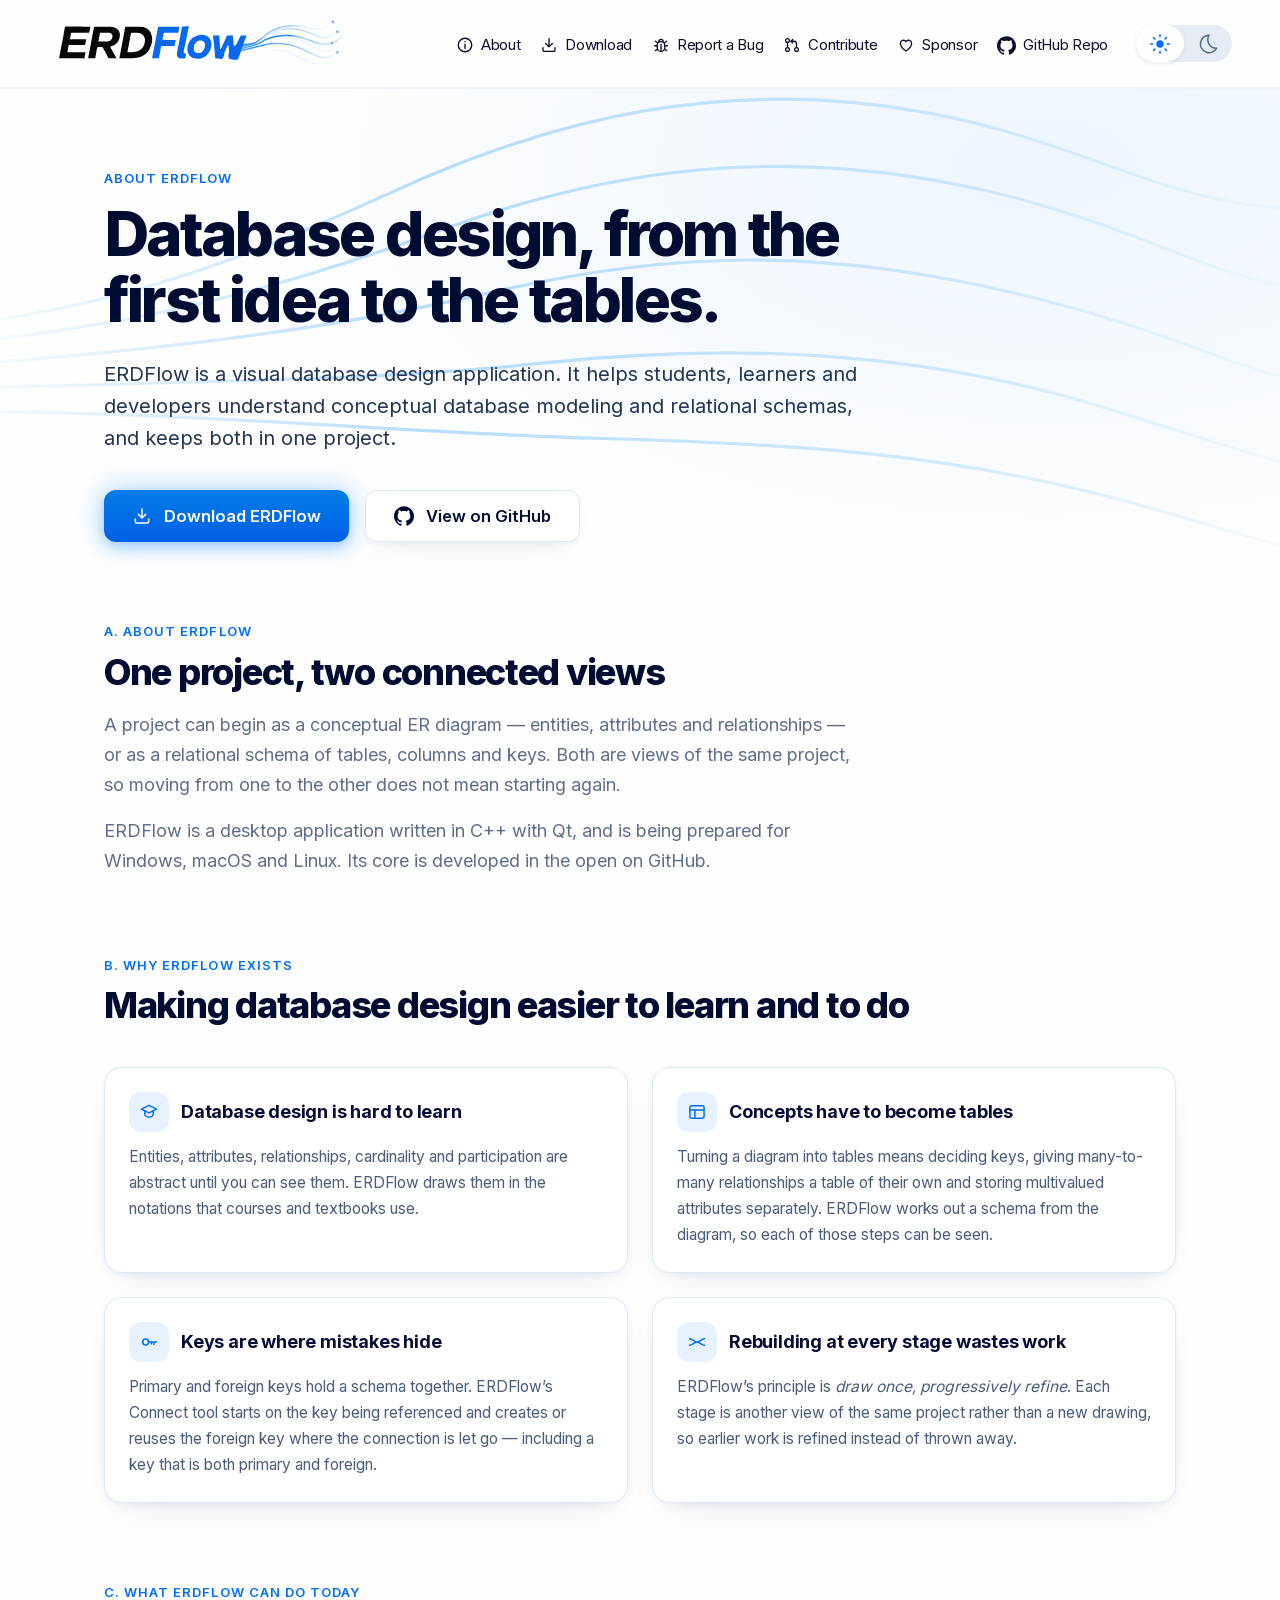
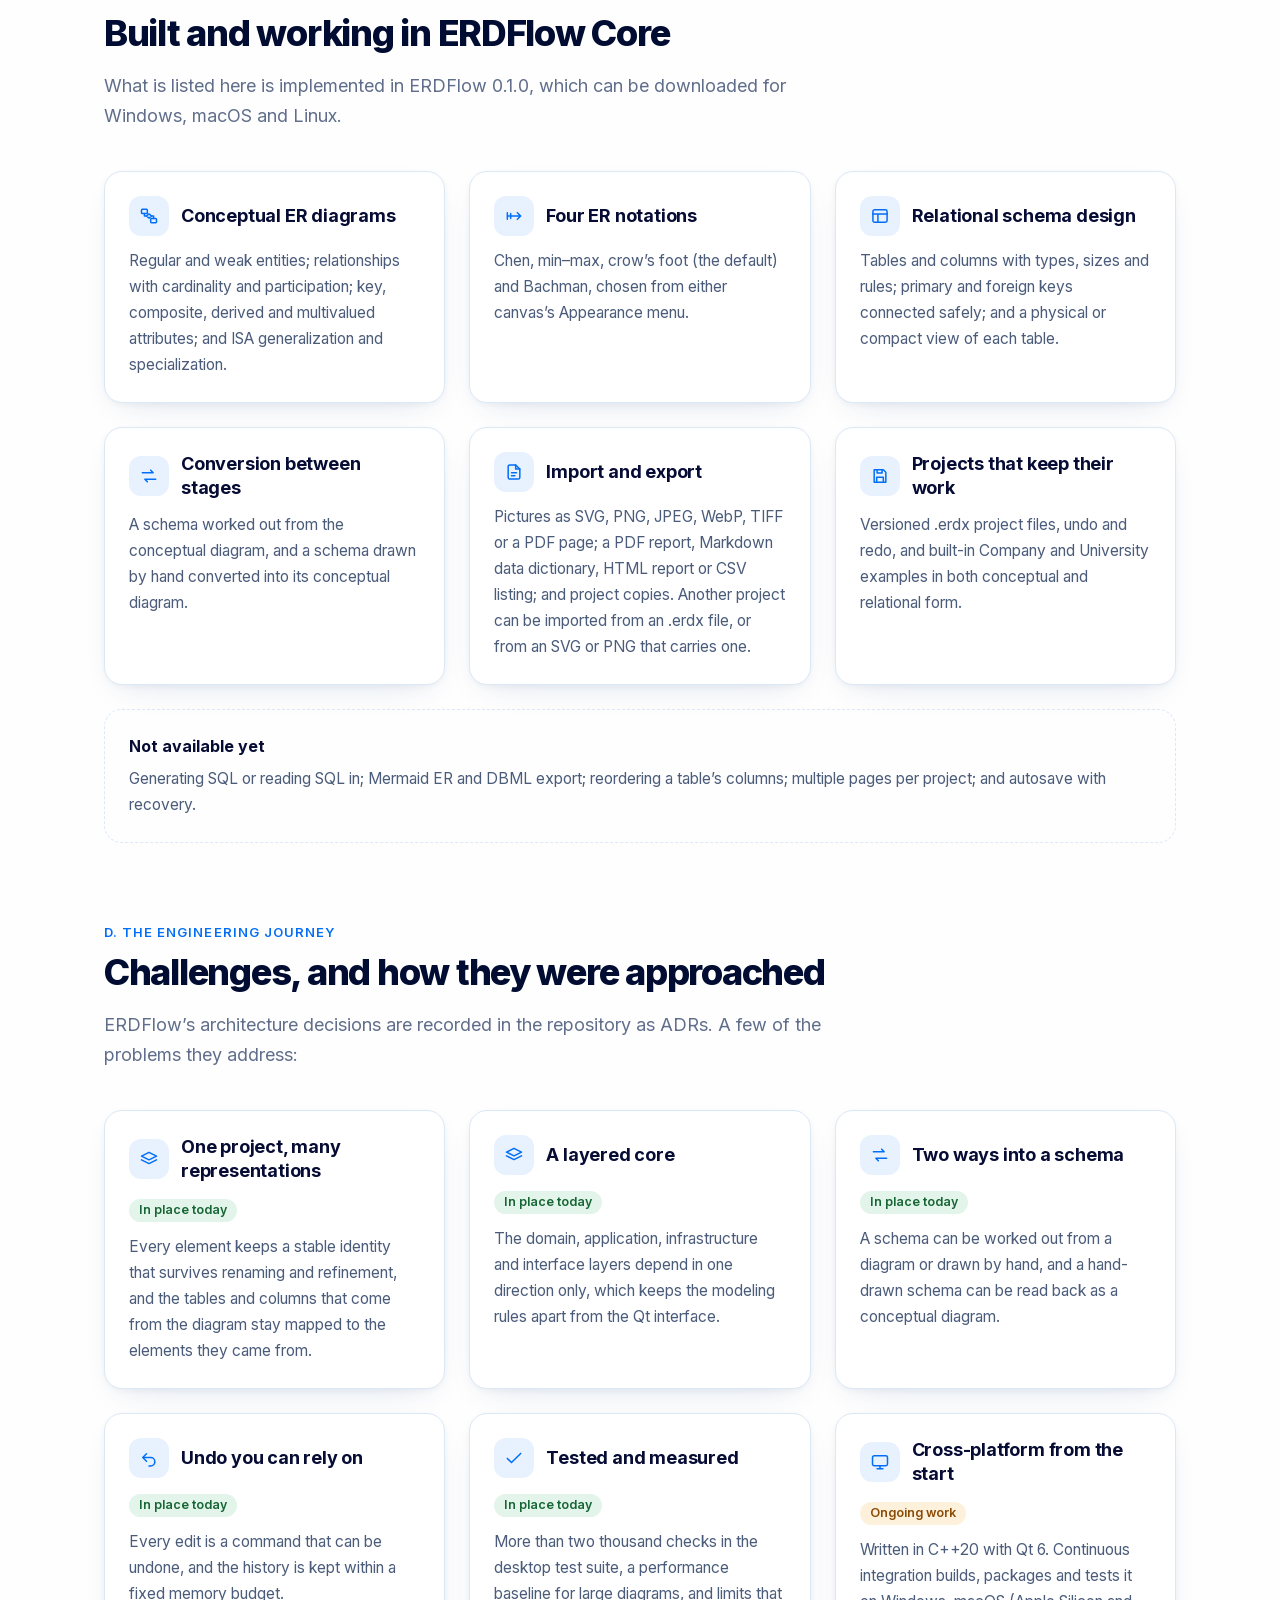
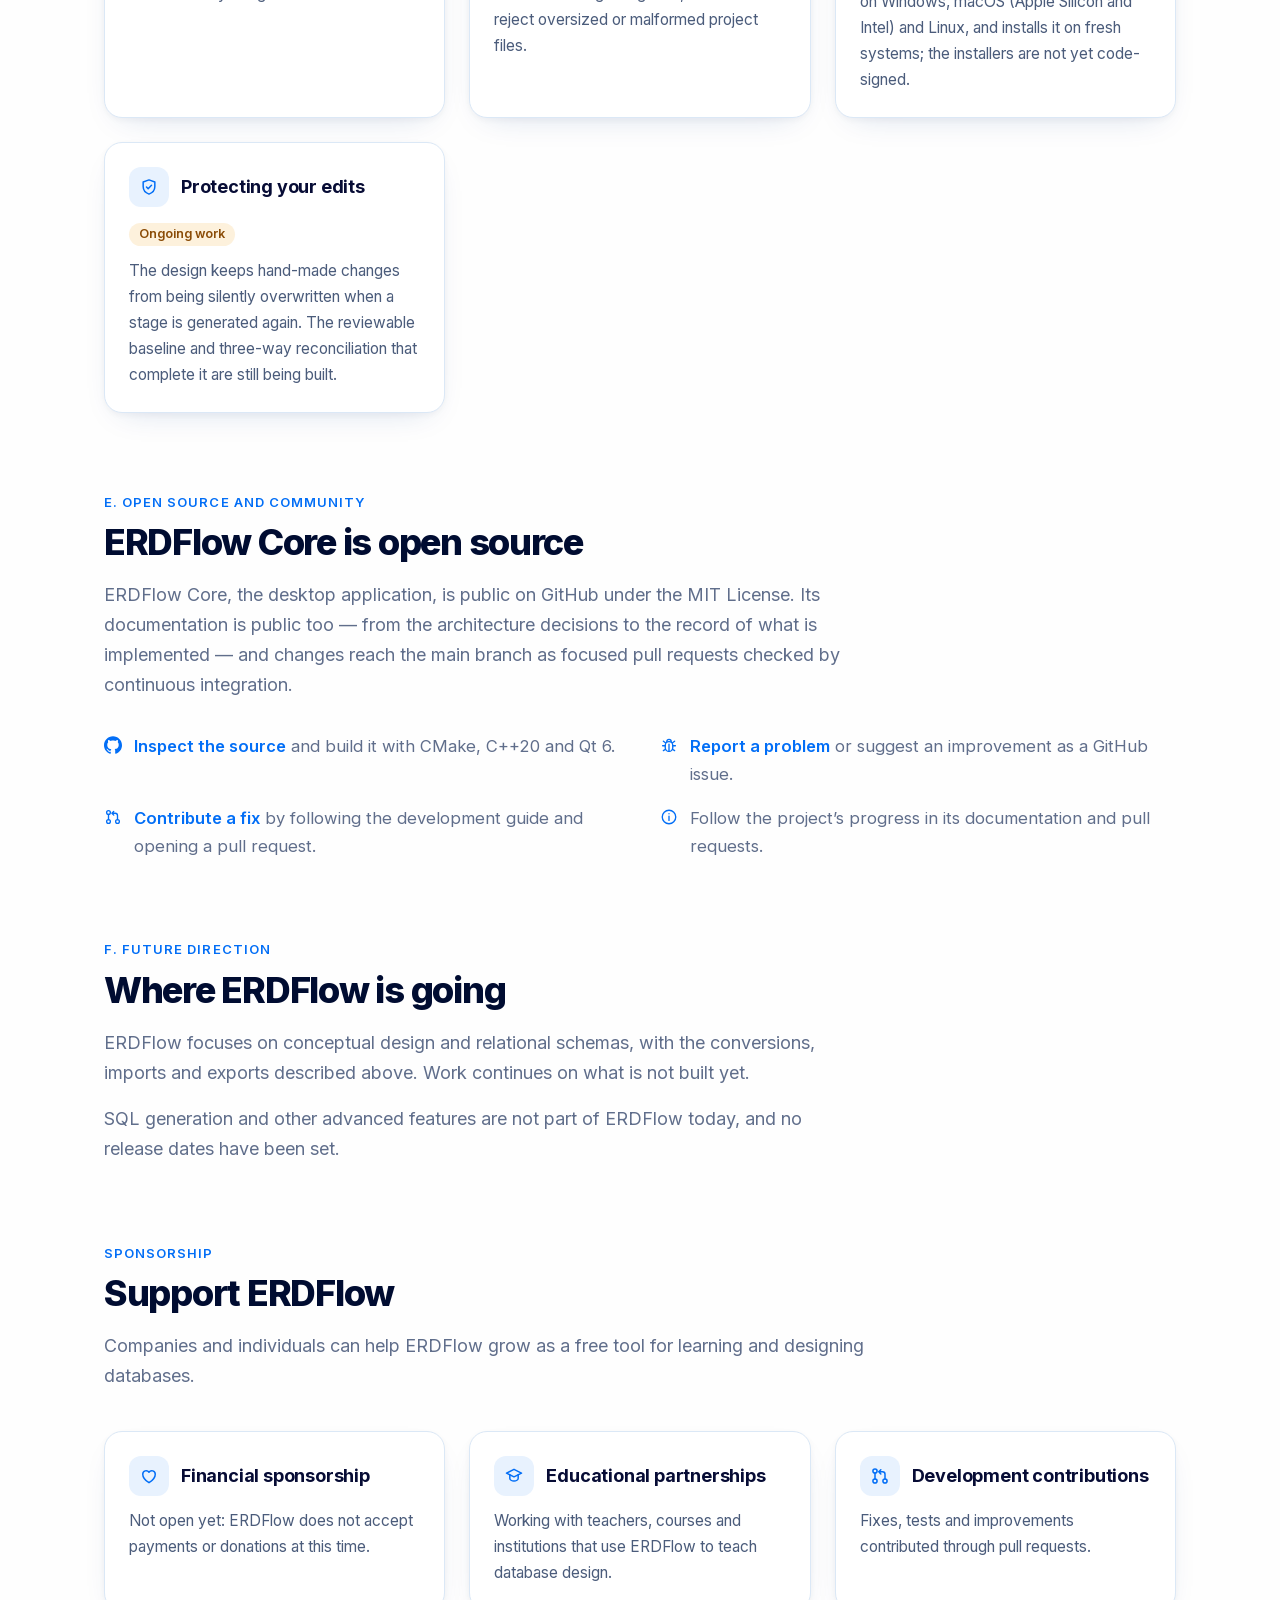
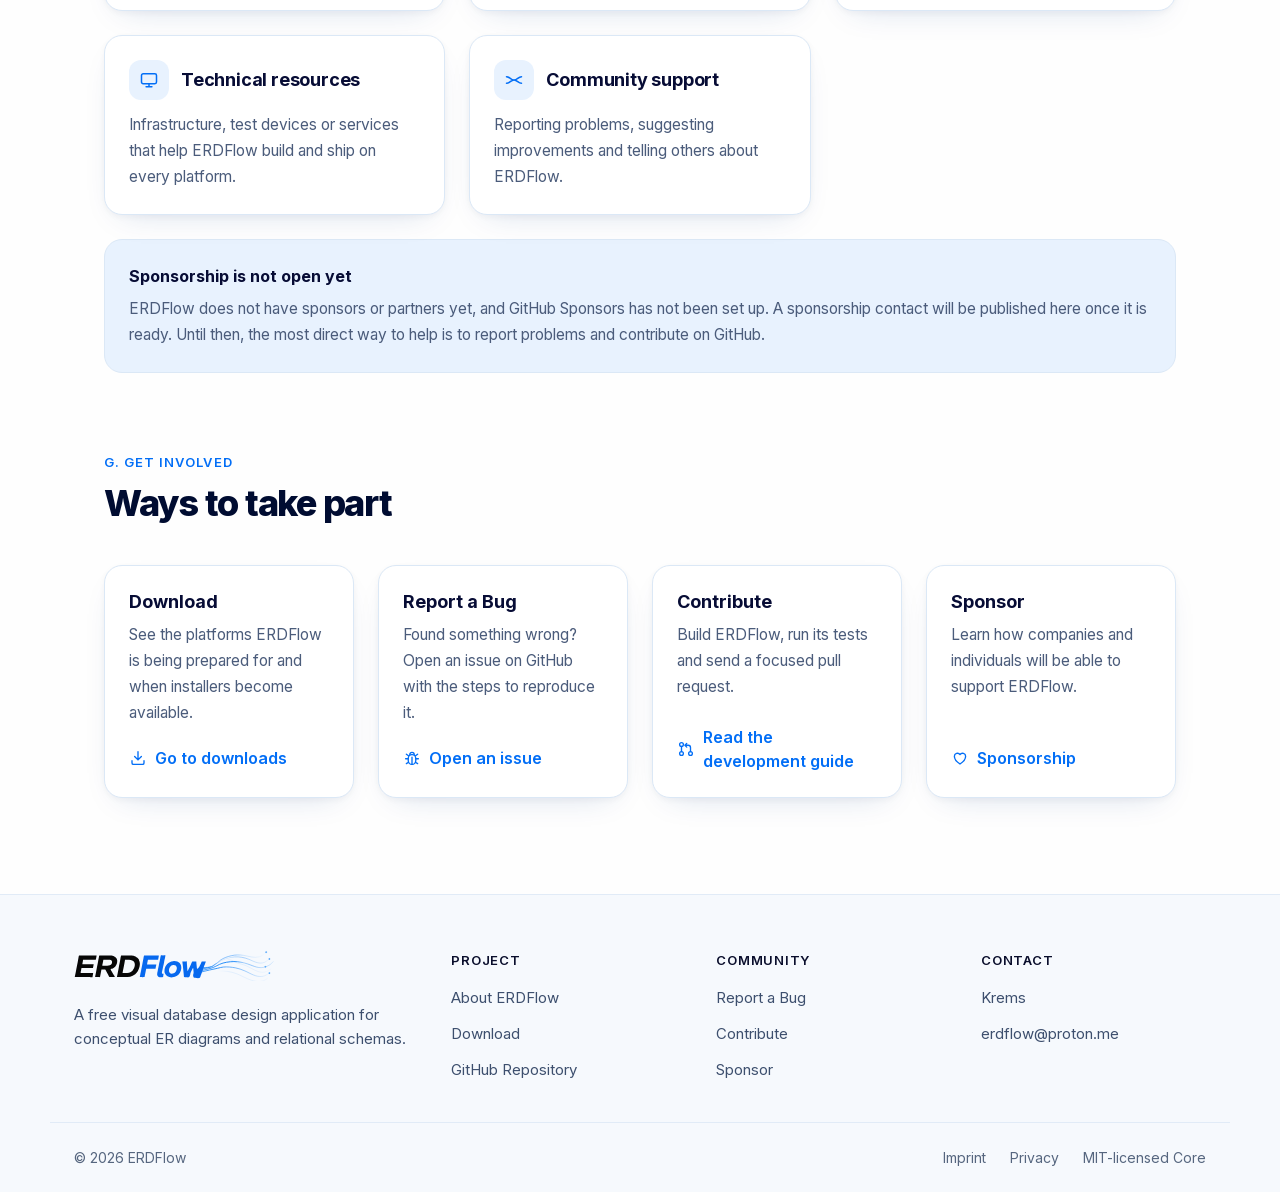
==== commit 315b994e: "Publish erdflow-website 3c70720d9a67" ====
--- a/about/index.html
+++ b/about/index.html
@@ -1 +1 @@
-<!DOCTYPE html><html lang="en" data-theme="light" class="LINzvG_variable h-full antialiased"><head><meta charSet="utf-8"/><meta name="viewport" content="width=device-width, initial-scale=1"/><link rel="preload" href="/_next/static/media/83afe278b6a6bb3c-s.p.2bn3s6zvc0dyp.woff2" as="font" crossorigin="" type="font/woff2"/><link rel="preload" as="image" href="/brand/erdflow-logo-light.svg"/><link rel="preload" as="image" href="/brand/erdflow-logo-dark.svg"/><link rel="stylesheet" href="/_next/static/chunks/1idq2z7wsvpf5.css" data-precedence="next"/><link rel="preload" as="script" fetchPriority="low" href="/_next/static/chunks/1ckvzn7sfprko.js"/><script src="/_next/static/chunks/2r4s4h5xul1n-.js" async=""></script><script src="/_next/static/chunks/0s7mvllxht1mo.js" async=""></script><script src="/_next/static/chunks/10g5ub5068kzx.js" async=""></script><script src="/_next/static/chunks/turbopack-3-ry682tkyiqk.js" async=""></script><script src="/_next/static/chunks/0umf92h1sb77c.js" async=""></script><script src="/_next/static/chunks/27kii70h_k_fs.js" async=""></script><title>About ERDFlow — Project and Development</title><meta name="description" content="Learn about ERDFlow, its database design workflow, engineering journey, open-source Core, and plans for future capabilities."/><meta name="application-name" content="ERDFlow"/><link rel="canonical" href="https://erdflow.app/about"/><meta property="og:title" content="About ERDFlow — Project and Development"/><meta property="og:description" content="Learn about ERDFlow, its database design workflow, engineering journey, open-source Core, and plans for future capabilities."/><meta property="og:url" content="https://erdflow.app/about"/><meta property="og:site_name" content="ERDFlow"/><meta property="og:locale" content="en_US"/><meta property="og:image" content="https://erdflow.app/about/opengraph-image.png?opengraph-image.140eve2hhe74n.png"/><meta property="og:image:type" content="image/png"/><meta property="og:image:width" content="1200"/><meta property="og:image:height" content="630"/><meta property="og:image:alt" content="ERDFlow — Visual Database Design"/><meta property="og:type" content="website"/><meta name="twitter:card" content="summary_large_image"/><meta name="twitter:title" content="About ERDFlow — Project and Development"/><meta name="twitter:description" content="Learn about ERDFlow, its database design workflow, engineering journey, open-source Core, and plans for future capabilities."/><meta name="twitter:image" content="https://erdflow.app/about/twitter-image.png?twitter-image.140eve2hhe74n.png"/><meta name="twitter:image:alt" content="ERDFlow — Visual Database Design"/><meta name="twitter:image:type" content="image/png"/><meta name="twitter:image:width" content="1200"/><meta name="twitter:image:height" content="630"/><link rel="icon" href="/favicon.ico?favicon.243hpi4hwtowo.ico" sizes="48x48" type="image/x-icon"/><link rel="icon" href="/icon.svg?icon.0zv8mpn6z60lw.svg" sizes="any" type="image/svg+xml"/><meta name="next-size-adjust" content=""/><script>(function(){var t=null;try{t=localStorage.getItem("erdflow-theme")}catch(e){}if(t!=="light"&&t!=="dark")t=window.matchMedia&&matchMedia("(prefers-color-scheme: dark)").matches?"dark":"light";document.documentElement.setAttribute("data-theme",t)})()</script><script src="/_next/static/chunks/0cz1d0mv5g_q7.js" noModule=""></script></head><body class="min-h-full flex flex-col"><div hidden=""><!--$--><!--/$--></div><header class="flex min-h-[89px] items-center border-b-2 border-(--header-rule) bg-(--header-bg) pr-12 pl-[59px] max-[1239px]:flex-wrap max-[1239px]:gap-y-4 max-[1239px]:py-4 max-[1100px]:px-6 max-[760px]:gap-y-5 max-[760px]:py-5"><a class="-mt-[3px] flex min-w-0 flex-[0_0_286px] min-[1100px]:-ml-px max-[1100px]:basis-[210px] max-[760px]:flex-1" aria-label="ERDFlow home" href="/"><img alt="" width="286" height="44" decoding="async" data-nimg="1" class="h-auto w-full max-w-[286px] dark:hidden" style="color:transparent" src="/brand/erdflow-logo-light.svg"/><img alt="" width="286" height="44" decoding="async" data-nimg="1" class="hidden h-auto w-full max-w-[286px] dark:block" style="color:transparent" src="/brand/erdflow-logo-dark.svg"/></a><nav class="ml-auto flex items-center gap-[30px] pt-[3px] text-base leading-6 tracking-[-0.3px] text-(--nav-text) max-[1359px]:gap-5 max-[1359px]:text-[15px] max-[1239px]:order-3 max-[1239px]:ml-0 max-[1239px]:w-full max-[1239px]:flex-wrap max-[1239px]:justify-center max-[1239px]:gap-x-7 max-[1239px]:gap-y-3 max-[1239px]:pt-0 max-[1239px]:text-base max-[800px]:grid max-[800px]:grid-cols-[repeat(3,auto)] max-[800px]:gap-x-8 max-[640px]:gap-x-5 max-[640px]:text-[14.5px] max-[380px]:grid-cols-[repeat(2,auto)] max-[380px]:gap-x-10" aria-label="Main navigation"><a class="inline-flex items-center gap-[7px] whitespace-nowrap hover:text-(--headline-accent) max-[800px]:justify-self-start" aria-current="page" href="/about"><svg width="18" height="18" viewBox="0 0 24 24" fill="none" stroke="currentColor" stroke-width="1.8" stroke-linecap="round" stroke-linejoin="round" aria-hidden="true" focusable="false" class="shrink-0"><circle cx="12" cy="12" r="9"></circle><path d="M12 11v5.5M12 7.6v.1"></path></svg>About</a><a class="inline-flex items-center gap-[7px] whitespace-nowrap hover:text-(--headline-accent) max-[800px]:justify-self-start" href="/#downloads"><svg width="18" height="18" viewBox="0 0 24 24" fill="none" stroke="currentColor" stroke-width="1.8" stroke-linecap="round" stroke-linejoin="round" aria-hidden="true" focusable="false" class="shrink-0"><path d="M12 3.5v11m-4.5-4.5 4.5 4.5 4.5-4.5M4 15.5v3a2 2 0 0 0 2 2h12a2 2 0 0 0 2-2v-3"></path></svg>Download</a><a href="https://github.com/Zain-Orwa/erdflow/issues/new" class="inline-flex items-center gap-[7px] whitespace-nowrap hover:text-(--headline-accent) max-[800px]:justify-self-start"><svg width="18" height="18" viewBox="0 0 24 24" fill="none" stroke="currentColor" stroke-width="1.8" stroke-linecap="round" stroke-linejoin="round" aria-hidden="true" focusable="false" class="shrink-0"><path d="M9 7.5a3 3 0 0 1 6 0"></path><rect x="7" y="7.5" width="10" height="13" rx="5"></rect><path d="M12 11v9.5M3.5 13H7m10 0h3.5M4.5 19.5 7.4 17.6M19.5 19.5l-2.9-1.9M4.5 7l2.8 2M19.5 7l-2.8 2"></path></svg>Report a Bug</a><a href="https://github.com/Zain-Orwa/erdflow/blob/main/docs/DEVELOPMENT.md" class="inline-flex items-center gap-[7px] whitespace-nowrap hover:text-(--headline-accent) max-[800px]:justify-self-start"><svg width="18" height="18" viewBox="0 0 24 24" fill="none" stroke="currentColor" stroke-width="1.8" stroke-linecap="round" stroke-linejoin="round" aria-hidden="true" focusable="false" class="shrink-0"><circle cx="6" cy="6" r="2.5"></circle><circle cx="6" cy="18" r="2.5"></circle><circle cx="18" cy="18" r="2.5"></circle><path d="M6 8.5v7M18 15.5V10a3 3 0 0 0-3-3h-4.5m2.5-2.5L10.5 7 13 9.5"></path></svg>Contribute</a><a class="inline-flex items-center gap-[7px] whitespace-nowrap hover:text-(--headline-accent) max-[800px]:justify-self-start" href="/about#sponsor"><svg width="18" height="18" viewBox="0 0 24 24" fill="none" stroke="currentColor" stroke-width="1.8" stroke-linecap="round" stroke-linejoin="round" aria-hidden="true" focusable="false" class="shrink-0"><path d="M12 20s-7.5-4.6-7.5-10.2A4.1 4.1 0 0 1 12 7.5a4.1 4.1 0 0 1 7.5 2.3C19.5 15.4 12 20 12 20Z"></path></svg>Sponsor</a><a href="https://github.com/Zain-Orwa/erdflow" class="inline-flex items-center gap-[7px] whitespace-nowrap hover:text-(--headline-accent) max-[800px]:justify-self-start"><svg width="19" height="19" viewBox="0 0 24 24" fill="currentColor" aria-hidden="true" focusable="false" class="shrink-0"><path d="M12 .297c-6.63 0-12 5.373-12 12 0 5.303 3.438 9.8 8.205 11.385.6.113.82-.258.82-.577 0-.285-.01-1.04-.015-2.04-3.338.724-4.042-1.61-4.042-1.61C4.422 18.07 3.633 17.7 3.633 17.7c-1.087-.744.084-.729.084-.729 1.205.084 1.838 1.236 1.838 1.236 1.07 1.835 2.809 1.305 3.495.998.108-.776.417-1.305.76-1.605-2.665-.3-5.466-1.332-5.466-5.93 0-1.31.465-2.38 1.235-3.22-.135-.303-.54-1.523.105-3.176 0 0 1.005-.322 3.3 1.23.96-.267 1.98-.399 3-.405 1.02.006 2.04.138 3 .405 2.28-1.552 3.285-1.23 3.285-1.23.645 1.653.24 2.873.12 3.176.765.84 1.23 1.91 1.23 3.22 0 4.61-2.805 5.625-5.475 5.92.42.36.81 1.096.81 2.22 0 1.606-.015 2.896-.015 3.286 0 .315.21.69.825.57C20.565 22.092 24 17.592 24 12.297c0-6.627-5.373-12-12-12"></path></svg>GitHub Repo</a></nav><div class="ml-10 flex h-[37px] flex-[0_0_96px] rounded-[19px] bg-(--toggle-track) max-[1359px]:ml-7 max-[1239px]:ml-auto" role="group" aria-label="Color theme"><button type="button" class="grid h-[37px] w-12 cursor-pointer place-items-center rounded-[19px] border border-transparent p-0 border-(--toggle-selected-border) bg-(--toggle-selected-bg) text-(--toggle-selected-icon) shadow-(--toggle-selected-shadow) dark:border-transparent dark:bg-transparent dark:text-(--toggle-icon) dark:shadow-none" aria-label="Light mode"><svg width="22" height="22" viewBox="0 0 24 24" aria-hidden="true" focusable="false"><circle cx="12" cy="12" r="4" fill="currentColor"></circle><path d="M12 2v2m0 16v2M2 12h2m16 0h2M5 5l1.5 1.5m11 11L19 19M5 19l1.5-1.5m11-11L19 5" stroke="currentColor" stroke-width="1.7" stroke-linecap="round"></path></svg></button><button type="button" class="grid h-[37px] w-12 cursor-pointer place-items-center rounded-[19px] border border-transparent p-0 text-(--toggle-icon) dark:border-(--toggle-selected-border) dark:bg-(--toggle-selected-bg) dark:text-(--toggle-selected-icon) dark:shadow-(--toggle-selected-shadow)" aria-label="Dark mode"><svg width="22" height="22" viewBox="0 0 24 24" fill="none" aria-hidden="true" focusable="false"><path d="M13.1 2.5a9.5 9.5 0 1 0 8.4 14.1A9.4 9.4 0 0 1 13.1 2.5Z" stroke="currentColor" stroke-width="1.6" stroke-linejoin="round"></path></svg></button></div></header><main class="relative isolate flex-1 bg-background pb-24 max-[760px]:pb-16"><div aria-hidden="true" class="pointer-events-none absolute inset-x-0 top-0 -z-10 h-[520px] overflow-hidden opacity-(--wave-strength)"><svg class="absolute top-0 left-1/2 h-[520px] w-[1440px] min-w-full -translate-x-1/2" viewBox="0 0 1000 520" preserveAspectRatio="xMidYMid slice" fill="none"><defs><linearGradient id="about-strand" x1="0" y1="0" x2="1000" y2="0" gradientUnits="userSpaceOnUse"><stop offset="0" style="stop-color:var(--wave)" stop-opacity="0"></stop><stop offset="0.35" style="stop-color:var(--wave)" stop-opacity="0.28"></stop><stop offset="0.7" style="stop-color:var(--wave)" stop-opacity="0.16"></stop><stop offset="1" style="stop-color:var(--wave)" stop-opacity="0"></stop></linearGradient><radialGradient id="about-wash" cx="0.78" cy="0.25" r="0.6"><stop offset="0" style="stop-color:var(--wave)" stop-opacity="0.07"></stop><stop offset="1" style="stop-color:var(--wave)" stop-opacity="0"></stop></radialGradient></defs><rect width="1000" height="520" fill="url(#about-wash)"></rect><g stroke="url(#about-strand)" stroke-width="2.2" stroke-linecap="round"><path d="M-40 250C120 240 220 200 330 150S560 70 700 96 900 190 1040 150"></path><path d="M-40 262C130 250 240 222 360 178S600 118 740 150 930 240 1040 214"></path><path d="M-40 276C140 264 270 250 400 220S640 190 780 226 950 300 1040 282"></path><path d="M-40 290C150 282 300 284 430 270S690 260 820 300 970 352 1040 346"></path><path d="M-40 304C160 300 320 318 470 322S730 334 860 372 990 410 1040 410"></path></g></svg></div><section aria-labelledby="about-title" class="mx-auto max-w-[1120px] px-6 pt-20 max-[760px]:px-5 max-[760px]:pt-12"><p class="text-[13px] font-semibold tracking-[0.08em] text-(--headline-accent) uppercase">About ERDFlow</p><h1 id="about-title" class="mt-3 max-w-[820px] text-[clamp(40px,5vw,62px)] leading-[1.08] font-[800] tracking-[-0.045em] text-(--headline)">Database design, from the first idea to the tables.</h1><p class="mt-6 max-w-[760px] text-[20px] leading-[32px] text-(--subtitle) max-[760px]:text-[18px] max-[760px]:leading-[29px]">ERDFlow is a visual database design application. It helps students, learners and developers understand conceptual database modeling and relational schemas, and keeps both in one project.</p><div class="mt-9 flex flex-wrap gap-4"><a class="inline-flex h-[52px] items-center justify-center gap-3 rounded-[12px] px-7 text-[16.5px] font-semibold bg-(image:--button-bg) text-white shadow-(--cta-glow)" href="/#downloads"><svg width="20" height="20" viewBox="0 0 24 24" fill="none" stroke="currentColor" stroke-width="1.8" stroke-linecap="round" stroke-linejoin="round" aria-hidden="true" focusable="false" class="shrink-0"><path d="M12 3.5v11m-4.5-4.5 4.5 4.5 4.5-4.5M4 15.5v3a2 2 0 0 0 2 2h12a2 2 0 0 0 2-2v-3"></path></svg>Download ERDFlow</a><a href="https://github.com/Zain-Orwa/erdflow" class="inline-flex h-[52px] items-center justify-center gap-3 rounded-[12px] px-7 text-[16.5px] font-semibold border border-(--surface-border) bg-(--surface) text-(--headline) shadow-(--surface-shadow)"><svg width="20" height="20" viewBox="0 0 24 24" fill="currentColor" aria-hidden="true" focusable="false" class="shrink-0"><path d="M12 .297c-6.63 0-12 5.373-12 12 0 5.303 3.438 9.8 8.205 11.385.6.113.82-.258.82-.577 0-.285-.01-1.04-.015-2.04-3.338.724-4.042-1.61-4.042-1.61C4.422 18.07 3.633 17.7 3.633 17.7c-1.087-.744.084-.729.084-.729 1.205.084 1.838 1.236 1.838 1.236 1.07 1.835 2.809 1.305 3.495.998.108-.776.417-1.305.76-1.605-2.665-.3-5.466-1.332-5.466-5.93 0-1.31.465-2.38 1.235-3.22-.135-.303-.54-1.523.105-3.176 0 0 1.005-.322 3.3 1.23.96-.267 1.98-.399 3-.405 1.02.006 2.04.138 3 .405 2.28-1.552 3.285-1.23 3.285-1.23.645 1.653.24 2.873.12 3.176.765.84 1.23 1.91 1.23 3.22 0 4.61-2.805 5.625-5.475 5.92.42.36.81 1.096.81 2.22 0 1.606-.015 2.896-.015 3.286 0 .315.21.69.825.57C20.565 22.092 24 17.592 24 12.297c0-6.627-5.373-12-12-12"></path></svg>View on GitHub</a></div></section><section id="what-it-is" aria-labelledby="what-it-is-title" class="mx-auto max-w-[1120px] scroll-mt-6 px-6 pt-20 max-[760px]:px-5 max-[760px]:pt-14"><p class="text-[13px] font-semibold tracking-[0.08em] text-(--headline-accent) uppercase">A. About ERDFlow</p><h2 id="what-it-is-title" class="mt-2 text-[36px] leading-[44px] font-[800] tracking-[-0.035em] text-(--headline) max-[760px]:text-[29px] max-[760px]:leading-9">One project, two connected views</h2><div class="mt-4 max-w-[760px] text-[18px] leading-[30px] text-(--description) max-[760px]:text-[17px] max-[760px]:leading-7"><p>A project can begin as a conceptual ER diagram — entities, attributes and relationships — or as a relational schema of tables, columns and keys. Both are views of the same project, so moving from one to the other does not mean starting again.</p><p class="mt-4">ERDFlow is a desktop application written in C++ with Qt, and is being prepared for Windows, macOS and Linux. Its core is developed in the open on GitHub.</p></div></section><section id="why" aria-labelledby="why-title" class="mx-auto max-w-[1120px] scroll-mt-6 px-6 pt-20 max-[760px]:px-5 max-[760px]:pt-14"><p class="text-[13px] font-semibold tracking-[0.08em] text-(--headline-accent) uppercase">B. Why ERDFlow exists</p><h2 id="why-title" class="mt-2 text-[36px] leading-[44px] font-[800] tracking-[-0.035em] text-(--headline) max-[760px]:text-[29px] max-[760px]:leading-9">Making database design easier to learn and to do</h2><div class="mt-10 grid grid-cols-2 gap-6 max-[760px]:grid-cols-1"><div class="flex flex-col rounded-[18px] border border-(--surface-border) bg-(--surface) p-6 shadow-(--surface-shadow)"><div class="flex items-center gap-3"><span class="grid size-10 shrink-0 place-items-center rounded-[12px] bg-(--accent-soft) text-(--headline-accent)"><svg width="20" height="20" viewBox="0 0 24 24" fill="none" stroke="currentColor" stroke-width="1.8" stroke-linecap="round" stroke-linejoin="round" aria-hidden="true" focusable="false"><path d="M3 8.5 12 4l9 4.5-9 4.5Z"></path><path d="M7 10.5v4.5c0 1.4 2.2 3 5 3s5-1.6 5-3v-4.5"></path></svg></span><h3 class="text-[18px] leading-6 font-bold tracking-[-0.2px] text-(--card-heading)">Database design is hard to learn</h3></div><div class="mt-3 text-[15.5px] leading-[26px] text-(--card-benefit)">Entities, attributes, relationships, cardinality and participation are abstract until you can see them. ERDFlow draws them in the notations that courses and textbooks use.</div></div><div class="flex flex-col rounded-[18px] border border-(--surface-border) bg-(--surface) p-6 shadow-(--surface-shadow)"><div class="flex items-center gap-3"><span class="grid size-10 shrink-0 place-items-center rounded-[12px] bg-(--accent-soft) text-(--headline-accent)"><svg width="20" height="20" viewBox="0 0 24 24" fill="none" stroke="currentColor" stroke-width="1.8" stroke-linecap="round" stroke-linejoin="round" aria-hidden="true" focusable="false"><rect x="3.5" y="4.5" width="17" height="15" rx="2"></rect><path d="M3.5 9.5h17M9.5 9.5v10"></path></svg></span><h3 class="text-[18px] leading-6 font-bold tracking-[-0.2px] text-(--card-heading)">Concepts have to become tables</h3></div><div class="mt-3 text-[15.5px] leading-[26px] text-(--card-benefit)">Turning a diagram into tables means deciding keys, giving many-to-many relationships a table of their own and storing multivalued attributes separately. ERDFlow works out a schema from the diagram, so each of those steps can be seen.</div></div><div class="flex flex-col rounded-[18px] border border-(--surface-border) bg-(--surface) p-6 shadow-(--surface-shadow)"><div class="flex items-center gap-3"><span class="grid size-10 shrink-0 place-items-center rounded-[12px] bg-(--accent-soft) text-(--headline-accent)"><svg width="20" height="20" viewBox="0 0 24 24" fill="none" stroke="currentColor" stroke-width="1.8" stroke-linecap="round" stroke-linejoin="round" aria-hidden="true" focusable="false"><circle cx="8" cy="12" r="3.5"></circle><path d="M11.5 12H21m-3 0v3m-3-3v2"></path></svg></span><h3 class="text-[18px] leading-6 font-bold tracking-[-0.2px] text-(--card-heading)">Keys are where mistakes hide</h3></div><div class="mt-3 text-[15.5px] leading-[26px] text-(--card-benefit)">Primary and foreign keys hold a schema together. ERDFlow’s Connect tool starts on the key being referenced and creates or reuses the foreign key where the connection is let go — including a key that is both primary and foreign.</div></div><div class="flex flex-col rounded-[18px] border border-(--surface-border) bg-(--surface) p-6 shadow-(--surface-shadow)"><div class="flex items-center gap-3"><span class="grid size-10 shrink-0 place-items-center rounded-[12px] bg-(--accent-soft) text-(--headline-accent)"><svg width="20" height="20" viewBox="0 0 24 24" fill="none" stroke="currentColor" stroke-width="1.8" stroke-linecap="round" stroke-linejoin="round" aria-hidden="true" focusable="false"><path d="M3 8c4 0 5 4 9 4s5-4 9-4M3 16c4 0 5-4 9-4s5 4 9 4"></path></svg></span><h3 class="text-[18px] leading-6 font-bold tracking-[-0.2px] text-(--card-heading)">Rebuilding at every stage wastes work</h3></div><div class="mt-3 text-[15.5px] leading-[26px] text-(--card-benefit)">ERDFlow’s principle is <em>draw once, progressively refine</em>. Each stage is another view of the same project rather than a new drawing, so earlier work is refined instead of thrown away.</div></div></div></section><section id="today" aria-labelledby="today-title" class="mx-auto max-w-[1120px] scroll-mt-6 px-6 pt-20 max-[760px]:px-5 max-[760px]:pt-14"><p class="text-[13px] font-semibold tracking-[0.08em] text-(--headline-accent) uppercase">C. What ERDFlow can do today</p><h2 id="today-title" class="mt-2 text-[36px] leading-[44px] font-[800] tracking-[-0.035em] text-(--headline) max-[760px]:text-[29px] max-[760px]:leading-9">Built and working in ERDFlow Core</h2><div class="mt-4 max-w-[760px] text-[18px] leading-[30px] text-(--description) max-[760px]:text-[17px] max-[760px]:leading-7">What is listed here is implemented in the current source. ERDFlow is not yet packaged for public download; installers will follow once release packaging and testing are complete.</div><div class="mt-10 grid grid-cols-3 gap-6 max-[1000px]:grid-cols-2 max-[640px]:grid-cols-1"><div class="flex flex-col rounded-[18px] border border-(--surface-border) bg-(--surface) p-6 shadow-(--surface-shadow)"><div class="flex items-center gap-3"><span class="grid size-10 shrink-0 place-items-center rounded-[12px] bg-(--accent-soft) text-(--headline-accent)"><svg width="20" height="20" viewBox="0 0 24 24" fill="none" stroke="currentColor" stroke-width="1.8" stroke-linecap="round" stroke-linejoin="round" aria-hidden="true" focusable="false"><rect x="3" y="4" width="7" height="5" rx="1"></rect><rect x="14" y="15" width="7" height="5" rx="1"></rect><path d="m12 9.5 3 2.5-3 2.5-3-2.5Z"></path><path d="M6.5 9v3H9m6 0h2.5v3"></path></svg></span><h3 class="text-[18px] leading-6 font-bold tracking-[-0.2px] text-(--card-heading)">Conceptual ER diagrams</h3></div><div class="mt-3 text-[15.5px] leading-[26px] text-(--card-benefit)">Regular and weak entities; relationships with cardinality and participation; key, composite, derived and multivalued attributes; and ISA generalization and specialization.</div></div><div class="flex flex-col rounded-[18px] border border-(--surface-border) bg-(--surface) p-6 shadow-(--surface-shadow)"><div class="flex items-center gap-3"><span class="grid size-10 shrink-0 place-items-center rounded-[12px] bg-(--accent-soft) text-(--headline-accent)"><svg width="20" height="20" viewBox="0 0 24 24" fill="none" stroke="currentColor" stroke-width="1.8" stroke-linecap="round" stroke-linejoin="round" aria-hidden="true" focusable="false"><path d="M4 12h16M16 8l4 4-4 4M4 8v8M8 9v6"></path></svg></span><h3 class="text-[18px] leading-6 font-bold tracking-[-0.2px] text-(--card-heading)">Four ER notations</h3></div><div class="mt-3 text-[15.5px] leading-[26px] text-(--card-benefit)">Chen, min–max, crow’s foot (the default) and Bachman, chosen from either canvas’s Appearance menu.</div></div><div class="flex flex-col rounded-[18px] border border-(--surface-border) bg-(--surface) p-6 shadow-(--surface-shadow)"><div class="flex items-center gap-3"><span class="grid size-10 shrink-0 place-items-center rounded-[12px] bg-(--accent-soft) text-(--headline-accent)"><svg width="20" height="20" viewBox="0 0 24 24" fill="none" stroke="currentColor" stroke-width="1.8" stroke-linecap="round" stroke-linejoin="round" aria-hidden="true" focusable="false"><rect x="3.5" y="4.5" width="17" height="15" rx="2"></rect><path d="M3.5 9.5h17M9.5 9.5v10"></path></svg></span><h3 class="text-[18px] leading-6 font-bold tracking-[-0.2px] text-(--card-heading)">Relational schema design</h3></div><div class="mt-3 text-[15.5px] leading-[26px] text-(--card-benefit)">Tables and columns with types, sizes and rules; primary and foreign keys connected safely; and a physical or compact view of each table.</div></div><div class="flex flex-col rounded-[18px] border border-(--surface-border) bg-(--surface) p-6 shadow-(--surface-shadow)"><div class="flex items-center gap-3"><span class="grid size-10 shrink-0 place-items-center rounded-[12px] bg-(--accent-soft) text-(--headline-accent)"><svg width="20" height="20" viewBox="0 0 24 24" fill="none" stroke="currentColor" stroke-width="1.8" stroke-linecap="round" stroke-linejoin="round" aria-hidden="true" focusable="false"><path d="M4 8h13l-3-3M20 16H7l3 3"></path></svg></span><h3 class="text-[18px] leading-6 font-bold tracking-[-0.2px] text-(--card-heading)">Conversion between stages</h3></div><div class="mt-3 text-[15.5px] leading-[26px] text-(--card-benefit)">A schema worked out from the conceptual diagram, and a schema drawn by hand converted into its conceptual diagram.</div></div><div class="flex flex-col rounded-[18px] border border-(--surface-border) bg-(--surface) p-6 shadow-(--surface-shadow)"><div class="flex items-center gap-3"><span class="grid size-10 shrink-0 place-items-center rounded-[12px] bg-(--accent-soft) text-(--headline-accent)"><svg width="20" height="20" viewBox="0 0 24 24" fill="none" stroke="currentColor" stroke-width="1.8" stroke-linecap="round" stroke-linejoin="round" aria-hidden="true" focusable="false"><path d="M14 3.5H7a2 2 0 0 0-2 2v13a2 2 0 0 0 2 2h10a2 2 0 0 0 2-2V8.5Z"></path><path d="M14 3.5v5h5M9 13h6M9 16.5h4"></path></svg></span><h3 class="text-[18px] leading-6 font-bold tracking-[-0.2px] text-(--card-heading)">Import and export</h3></div><div class="mt-3 text-[15.5px] leading-[26px] text-(--card-benefit)">Pictures as SVG, PNG, JPEG, WebP, TIFF or a PDF page; a PDF report, Markdown data dictionary, HTML report or CSV listing; and project copies. Another project can be imported from an .erdx file, or from an SVG or PNG that carries one.</div></div><div class="flex flex-col rounded-[18px] border border-(--surface-border) bg-(--surface) p-6 shadow-(--surface-shadow)"><div class="flex items-center gap-3"><span class="grid size-10 shrink-0 place-items-center rounded-[12px] bg-(--accent-soft) text-(--headline-accent)"><svg width="20" height="20" viewBox="0 0 24 24" fill="none" stroke="currentColor" stroke-width="1.8" stroke-linecap="round" stroke-linejoin="round" aria-hidden="true" focusable="false"><path d="M5 4.5h11l3 3v12H5Z"></path><path d="M8.5 4.5v4h6v-4M8 19.5v-6h8v6"></path></svg></span><h3 class="text-[18px] leading-6 font-bold tracking-[-0.2px] text-(--card-heading)">Projects that keep their work</h3></div><div class="mt-3 text-[15.5px] leading-[26px] text-(--card-benefit)">Versioned .erdx project files, undo and redo, and built-in Company and University examples in both conceptual and relational form.</div></div></div><div class="mt-6 rounded-[18px] border border-dashed border-(--surface-border) p-6"><h3 class="text-[16px] font-bold text-(--card-heading)">Not available yet</h3><p class="mt-2 text-[15.5px] leading-[26px] text-(--card-benefit)">Generating SQL or reading SQL in; Mermaid ER and DBML export; reordering a table’s columns; multiple pages per project; and autosave with recovery. Installers have not been produced for any platform yet.</p></div></section><section id="engineering" aria-labelledby="engineering-title" class="mx-auto max-w-[1120px] scroll-mt-6 px-6 pt-20 max-[760px]:px-5 max-[760px]:pt-14"><p class="text-[13px] font-semibold tracking-[0.08em] text-(--headline-accent) uppercase">D. The engineering journey</p><h2 id="engineering-title" class="mt-2 text-[36px] leading-[44px] font-[800] tracking-[-0.035em] text-(--headline) max-[760px]:text-[29px] max-[760px]:leading-9">Challenges, and how they were approached</h2><div class="mt-4 max-w-[760px] text-[18px] leading-[30px] text-(--description) max-[760px]:text-[17px] max-[760px]:leading-7">ERDFlow’s architecture decisions are recorded in the repository as ADRs. A few of the problems they address:</div><div class="mt-10 grid grid-cols-3 gap-6 max-[1000px]:grid-cols-2 max-[640px]:grid-cols-1"><div class="flex flex-col rounded-[18px] border border-(--surface-border) bg-(--surface) p-6 shadow-(--surface-shadow)"><div class="flex items-center gap-3"><span class="grid size-10 shrink-0 place-items-center rounded-[12px] bg-(--accent-soft) text-(--headline-accent)"><svg width="20" height="20" viewBox="0 0 24 24" fill="none" stroke="currentColor" stroke-width="1.8" stroke-linecap="round" stroke-linejoin="round" aria-hidden="true" focusable="false"><path d="m12 4 9 4.5-9 4.5-9-4.5Z"></path><path d="m3 13 9 4.5 9-4.5"></path></svg></span><h3 class="text-[18px] leading-6 font-bold tracking-[-0.2px] text-(--card-heading)">One project, many representations</h3></div><p class="mt-4 w-fit rounded-full px-[10px] py-[2px] text-[12.5px] font-semibold bg-(--status-built-bg) text-(--status-built-text)">In place today</p><div class="mt-3 text-[15.5px] leading-[26px] text-(--card-benefit)">Every element keeps a stable identity that survives renaming and refinement, and the tables and columns that come from the diagram stay mapped to the elements they came from.</div></div><div class="flex flex-col rounded-[18px] border border-(--surface-border) bg-(--surface) p-6 shadow-(--surface-shadow)"><div class="flex items-center gap-3"><span class="grid size-10 shrink-0 place-items-center rounded-[12px] bg-(--accent-soft) text-(--headline-accent)"><svg width="20" height="20" viewBox="0 0 24 24" fill="none" stroke="currentColor" stroke-width="1.8" stroke-linecap="round" stroke-linejoin="round" aria-hidden="true" focusable="false"><path d="m12 4 9 4.5-9 4.5-9-4.5Z"></path><path d="m3 13 9 4.5 9-4.5"></path></svg></span><h3 class="text-[18px] leading-6 font-bold tracking-[-0.2px] text-(--card-heading)">A layered core</h3></div><p class="mt-4 w-fit rounded-full px-[10px] py-[2px] text-[12.5px] font-semibold bg-(--status-built-bg) text-(--status-built-text)">In place today</p><div class="mt-3 text-[15.5px] leading-[26px] text-(--card-benefit)">The domain, application, infrastructure and interface layers depend in one direction only, which keeps the modeling rules apart from the Qt interface.</div></div><div class="flex flex-col rounded-[18px] border border-(--surface-border) bg-(--surface) p-6 shadow-(--surface-shadow)"><div class="flex items-center gap-3"><span class="grid size-10 shrink-0 place-items-center rounded-[12px] bg-(--accent-soft) text-(--headline-accent)"><svg width="20" height="20" viewBox="0 0 24 24" fill="none" stroke="currentColor" stroke-width="1.8" stroke-linecap="round" stroke-linejoin="round" aria-hidden="true" focusable="false"><path d="M4 8h13l-3-3M20 16H7l3 3"></path></svg></span><h3 class="text-[18px] leading-6 font-bold tracking-[-0.2px] text-(--card-heading)">Two ways into a schema</h3></div><p class="mt-4 w-fit rounded-full px-[10px] py-[2px] text-[12.5px] font-semibold bg-(--status-built-bg) text-(--status-built-text)">In place today</p><div class="mt-3 text-[15.5px] leading-[26px] text-(--card-benefit)">A schema can be worked out from a diagram or drawn by hand, and a hand-drawn schema can be read back as a conceptual diagram.</div></div><div class="flex flex-col rounded-[18px] border border-(--surface-border) bg-(--surface) p-6 shadow-(--surface-shadow)"><div class="flex items-center gap-3"><span class="grid size-10 shrink-0 place-items-center rounded-[12px] bg-(--accent-soft) text-(--headline-accent)"><svg width="20" height="20" viewBox="0 0 24 24" fill="none" stroke="currentColor" stroke-width="1.8" stroke-linecap="round" stroke-linejoin="round" aria-hidden="true" focusable="false"><path d="M9 7 4.5 11.5 9 16"></path><path d="M5 11.5h9a5 5 0 0 1 0 10h-2"></path></svg></span><h3 class="text-[18px] leading-6 font-bold tracking-[-0.2px] text-(--card-heading)">Undo you can rely on</h3></div><p class="mt-4 w-fit rounded-full px-[10px] py-[2px] text-[12.5px] font-semibold bg-(--status-built-bg) text-(--status-built-text)">In place today</p><div class="mt-3 text-[15.5px] leading-[26px] text-(--card-benefit)">Every edit is a command that can be undone, and the history is kept within a fixed memory budget.</div></div><div class="flex flex-col rounded-[18px] border border-(--surface-border) bg-(--surface) p-6 shadow-(--surface-shadow)"><div class="flex items-center gap-3"><span class="grid size-10 shrink-0 place-items-center rounded-[12px] bg-(--accent-soft) text-(--headline-accent)"><svg width="20" height="20" viewBox="0 0 24 24" fill="none" stroke="currentColor" stroke-width="1.8" stroke-linecap="round" stroke-linejoin="round" aria-hidden="true" focusable="false"><path d="M4 12.5 9 17.5 20 6.5"></path></svg></span><h3 class="text-[18px] leading-6 font-bold tracking-[-0.2px] text-(--card-heading)">Tested and measured</h3></div><p class="mt-4 w-fit rounded-full px-[10px] py-[2px] text-[12.5px] font-semibold bg-(--status-built-bg) text-(--status-built-text)">In place today</p><div class="mt-3 text-[15.5px] leading-[26px] text-(--card-benefit)">More than two thousand checks in the desktop test suite, a performance baseline for large diagrams, and limits that reject oversized or malformed project files.</div></div><div class="flex flex-col rounded-[18px] border border-(--surface-border) bg-(--surface) p-6 shadow-(--surface-shadow)"><div class="flex items-center gap-3"><span class="grid size-10 shrink-0 place-items-center rounded-[12px] bg-(--accent-soft) text-(--headline-accent)"><svg width="20" height="20" viewBox="0 0 24 24" fill="none" stroke="currentColor" stroke-width="1.8" stroke-linecap="round" stroke-linejoin="round" aria-hidden="true" focusable="false"><rect x="3" y="4.5" width="18" height="12" rx="2"></rect><path d="M8.5 20h7M12 16.5V20"></path></svg></span><h3 class="text-[18px] leading-6 font-bold tracking-[-0.2px] text-(--card-heading)">Cross-platform from the start</h3></div><p class="mt-4 w-fit rounded-full px-[10px] py-[2px] text-[12.5px] font-semibold bg-(--status-open-bg) text-(--status-open-text)">Ongoing work</p><div class="mt-3 text-[15.5px] leading-[26px] text-(--card-benefit)">Written in C++20 with Qt 6. Continuous integration is set up to build and test on Windows, macOS (Apple Silicon and Intel) and Linux; installers, signing and clean-system testing are still to come.</div></div><div class="flex flex-col rounded-[18px] border border-(--surface-border) bg-(--surface) p-6 shadow-(--surface-shadow)"><div class="flex items-center gap-3"><span class="grid size-10 shrink-0 place-items-center rounded-[12px] bg-(--accent-soft) text-(--headline-accent)"><svg width="20" height="20" viewBox="0 0 24 24" fill="none" stroke="currentColor" stroke-width="1.8" stroke-linecap="round" stroke-linejoin="round" aria-hidden="true" focusable="false"><path d="M12 3.5 19 6v5.5c0 4.2-3 7.6-7 9-4-1.4-7-4.8-7-9V6Z"></path><path d="m9 12 2 2 4-4"></path></svg></span><h3 class="text-[18px] leading-6 font-bold tracking-[-0.2px] text-(--card-heading)">Protecting your edits</h3></div><p class="mt-4 w-fit rounded-full px-[10px] py-[2px] text-[12.5px] font-semibold bg-(--status-open-bg) text-(--status-open-text)">Ongoing work</p><div class="mt-3 text-[15.5px] leading-[26px] text-(--card-benefit)">The design keeps hand-made changes from being silently overwritten when a stage is generated again. The reviewable baseline and three-way reconciliation that complete it are still being built.</div></div></div></section><section id="open-source" aria-labelledby="open-source-title" class="mx-auto max-w-[1120px] scroll-mt-6 px-6 pt-20 max-[760px]:px-5 max-[760px]:pt-14"><p class="text-[13px] font-semibold tracking-[0.08em] text-(--headline-accent) uppercase">E. Open source and community</p><h2 id="open-source-title" class="mt-2 text-[36px] leading-[44px] font-[800] tracking-[-0.035em] text-(--headline) max-[760px]:text-[29px] max-[760px]:leading-9">ERDFlow Core is open source</h2><div class="mt-4 max-w-[760px] text-[18px] leading-[30px] text-(--description) max-[760px]:text-[17px] max-[760px]:leading-7"><p>ERDFlow Core, the desktop application, is public on GitHub under the MIT License. Its documentation is public too — from the architecture decisions to the record of what is implemented — and changes reach the main branch as focused pull requests checked by continuous integration.</p></div><ul class="mt-8 grid grid-cols-2 gap-x-10 gap-y-4 text-[16.5px] leading-7 text-(--description) max-[760px]:grid-cols-1"><li class="flex gap-3"><span class="mt-1 text-(--headline-accent)"><svg width="18" height="18" viewBox="0 0 24 24" fill="currentColor" aria-hidden="true" focusable="false" class="shrink-0"><path d="M12 .297c-6.63 0-12 5.373-12 12 0 5.303 3.438 9.8 8.205 11.385.6.113.82-.258.82-.577 0-.285-.01-1.04-.015-2.04-3.338.724-4.042-1.61-4.042-1.61C4.422 18.07 3.633 17.7 3.633 17.7c-1.087-.744.084-.729.084-.729 1.205.084 1.838 1.236 1.838 1.236 1.07 1.835 2.809 1.305 3.495.998.108-.776.417-1.305.76-1.605-2.665-.3-5.466-1.332-5.466-5.93 0-1.31.465-2.38 1.235-3.22-.135-.303-.54-1.523.105-3.176 0 0 1.005-.322 3.3 1.23.96-.267 1.98-.399 3-.405 1.02.006 2.04.138 3 .405 2.28-1.552 3.285-1.23 3.285-1.23.645 1.653.24 2.873.12 3.176.765.84 1.23 1.91 1.23 3.22 0 4.61-2.805 5.625-5.475 5.92.42.36.81 1.096.81 2.22 0 1.606-.015 2.896-.015 3.286 0 .315.21.69.825.57C20.565 22.092 24 17.592 24 12.297c0-6.627-5.373-12-12-12"></path></svg></span><span><a href="https://github.com/Zain-Orwa/erdflow" class="inline-flex items-center gap-2 font-semibold text-(--headline-accent) hover:underline underline-offset-4">Inspect the source</a> and build it with CMake, C++20 and Qt 6.</span></li><li class="flex gap-3"><span class="mt-1 text-(--headline-accent)"><svg width="18" height="18" viewBox="0 0 24 24" fill="none" stroke="currentColor" stroke-width="1.8" stroke-linecap="round" stroke-linejoin="round" aria-hidden="true" focusable="false" class="shrink-0"><path d="M9 7.5a3 3 0 0 1 6 0"></path><rect x="7" y="7.5" width="10" height="13" rx="5"></rect><path d="M12 11v9.5M3.5 13H7m10 0h3.5M4.5 19.5 7.4 17.6M19.5 19.5l-2.9-1.9M4.5 7l2.8 2M19.5 7l-2.8 2"></path></svg></span><span><a href="https://github.com/Zain-Orwa/erdflow/issues/new" class="inline-flex items-center gap-2 font-semibold text-(--headline-accent) hover:underline underline-offset-4">Report a problem</a> or suggest an improvement as a GitHub issue.</span></li><li class="flex gap-3"><span class="mt-1 text-(--headline-accent)"><svg width="18" height="18" viewBox="0 0 24 24" fill="none" stroke="currentColor" stroke-width="1.8" stroke-linecap="round" stroke-linejoin="round" aria-hidden="true" focusable="false" class="shrink-0"><circle cx="6" cy="6" r="2.5"></circle><circle cx="6" cy="18" r="2.5"></circle><circle cx="18" cy="18" r="2.5"></circle><path d="M6 8.5v7M18 15.5V10a3 3 0 0 0-3-3h-4.5m2.5-2.5L10.5 7 13 9.5"></path></svg></span><span><a href="https://github.com/Zain-Orwa/erdflow/blob/main/docs/DEVELOPMENT.md" class="inline-flex items-center gap-2 font-semibold text-(--headline-accent) hover:underline underline-offset-4">Contribute a fix</a> by following the development guide and opening a pull request.</span></li><li class="flex gap-3"><span class="mt-1 text-(--headline-accent)"><svg width="18" height="18" viewBox="0 0 24 24" fill="none" stroke="currentColor" stroke-width="1.8" stroke-linecap="round" stroke-linejoin="round" aria-hidden="true" focusable="false" class="shrink-0"><circle cx="12" cy="12" r="9"></circle><path d="M12 11v5.5M12 7.6v.1"></path></svg></span><span>Follow the project’s progress in its documentation and pull requests.</span></li></ul></section><section id="future" aria-labelledby="future-title" class="mx-auto max-w-[1120px] scroll-mt-6 px-6 pt-20 max-[760px]:px-5 max-[760px]:pt-14"><p class="text-[13px] font-semibold tracking-[0.08em] text-(--headline-accent) uppercase">F. Future direction</p><h2 id="future-title" class="mt-2 text-[36px] leading-[44px] font-[800] tracking-[-0.035em] text-(--headline) max-[760px]:text-[29px] max-[760px]:leading-9">Where ERDFlow is going</h2><div class="mt-4 max-w-[760px] text-[18px] leading-[30px] text-(--description) max-[760px]:text-[17px] max-[760px]:leading-7"><p>ERDFlow focuses on conceptual design and relational schemas, with the conversions, imports and exports described above. Work continues on what is not built yet and on release packaging for Windows, macOS and Linux.</p><p class="mt-4">SQL generation and other advanced features are not part of ERDFlow today, and no release dates have been set.</p></div></section><section id="sponsor" aria-labelledby="sponsor-title" class="mx-auto max-w-[1120px] scroll-mt-6 px-6 pt-20 max-[760px]:px-5 max-[760px]:pt-14"><p class="text-[13px] font-semibold tracking-[0.08em] text-(--headline-accent) uppercase">Sponsorship</p><h2 id="sponsor-title" class="mt-2 text-[36px] leading-[44px] font-[800] tracking-[-0.035em] text-(--headline) max-[760px]:text-[29px] max-[760px]:leading-9">Support ERDFlow</h2><div class="mt-4 max-w-[760px] text-[18px] leading-[30px] text-(--description) max-[760px]:text-[17px] max-[760px]:leading-7">Companies and individuals can help ERDFlow grow as a free tool for learning and designing databases.</div><div class="mt-10 grid grid-cols-3 gap-6 max-[1000px]:grid-cols-2 max-[640px]:grid-cols-1"><div class="flex flex-col rounded-[18px] border border-(--surface-border) bg-(--surface) p-6 shadow-(--surface-shadow)"><div class="flex items-center gap-3"><span class="grid size-10 shrink-0 place-items-center rounded-[12px] bg-(--accent-soft) text-(--headline-accent)"><svg width="20" height="20" viewBox="0 0 24 24" fill="none" stroke="currentColor" stroke-width="1.8" stroke-linecap="round" stroke-linejoin="round" aria-hidden="true" focusable="false" class="shrink-0"><path d="M12 20s-7.5-4.6-7.5-10.2A4.1 4.1 0 0 1 12 7.5a4.1 4.1 0 0 1 7.5 2.3C19.5 15.4 12 20 12 20Z"></path></svg></span><h3 class="text-[18px] leading-6 font-bold tracking-[-0.2px] text-(--card-heading)">Financial sponsorship</h3></div><div class="mt-3 text-[15.5px] leading-[26px] text-(--card-benefit)">Not open yet: ERDFlow does not accept payments or donations at this time.</div></div><div class="flex flex-col rounded-[18px] border border-(--surface-border) bg-(--surface) p-6 shadow-(--surface-shadow)"><div class="flex items-center gap-3"><span class="grid size-10 shrink-0 place-items-center rounded-[12px] bg-(--accent-soft) text-(--headline-accent)"><svg width="20" height="20" viewBox="0 0 24 24" fill="none" stroke="currentColor" stroke-width="1.8" stroke-linecap="round" stroke-linejoin="round" aria-hidden="true" focusable="false"><path d="M3 8.5 12 4l9 4.5-9 4.5Z"></path><path d="M7 10.5v4.5c0 1.4 2.2 3 5 3s5-1.6 5-3v-4.5"></path></svg></span><h3 class="text-[18px] leading-6 font-bold tracking-[-0.2px] text-(--card-heading)">Educational partnerships</h3></div><div class="mt-3 text-[15.5px] leading-[26px] text-(--card-benefit)">Working with teachers, courses and institutions that use ERDFlow to teach database design.</div></div><div class="flex flex-col rounded-[18px] border border-(--surface-border) bg-(--surface) p-6 shadow-(--surface-shadow)"><div class="flex items-center gap-3"><span class="grid size-10 shrink-0 place-items-center rounded-[12px] bg-(--accent-soft) text-(--headline-accent)"><svg width="20" height="20" viewBox="0 0 24 24" fill="none" stroke="currentColor" stroke-width="1.8" stroke-linecap="round" stroke-linejoin="round" aria-hidden="true" focusable="false" class="shrink-0"><circle cx="6" cy="6" r="2.5"></circle><circle cx="6" cy="18" r="2.5"></circle><circle cx="18" cy="18" r="2.5"></circle><path d="M6 8.5v7M18 15.5V10a3 3 0 0 0-3-3h-4.5m2.5-2.5L10.5 7 13 9.5"></path></svg></span><h3 class="text-[18px] leading-6 font-bold tracking-[-0.2px] text-(--card-heading)">Development contributions</h3></div><div class="mt-3 text-[15.5px] leading-[26px] text-(--card-benefit)">Fixes, tests and improvements contributed through pull requests.</div></div><div class="flex flex-col rounded-[18px] border border-(--surface-border) bg-(--surface) p-6 shadow-(--surface-shadow)"><div class="flex items-center gap-3"><span class="grid size-10 shrink-0 place-items-center rounded-[12px] bg-(--accent-soft) text-(--headline-accent)"><svg width="20" height="20" viewBox="0 0 24 24" fill="none" stroke="currentColor" stroke-width="1.8" stroke-linecap="round" stroke-linejoin="round" aria-hidden="true" focusable="false"><rect x="3" y="4.5" width="18" height="12" rx="2"></rect><path d="M8.5 20h7M12 16.5V20"></path></svg></span><h3 class="text-[18px] leading-6 font-bold tracking-[-0.2px] text-(--card-heading)">Technical resources</h3></div><div class="mt-3 text-[15.5px] leading-[26px] text-(--card-benefit)">Infrastructure, test devices or services that help ERDFlow build and ship on every platform.</div></div><div class="flex flex-col rounded-[18px] border border-(--surface-border) bg-(--surface) p-6 shadow-(--surface-shadow)"><div class="flex items-center gap-3"><span class="grid size-10 shrink-0 place-items-center rounded-[12px] bg-(--accent-soft) text-(--headline-accent)"><svg width="20" height="20" viewBox="0 0 24 24" fill="none" stroke="currentColor" stroke-width="1.8" stroke-linecap="round" stroke-linejoin="round" aria-hidden="true" focusable="false"><path d="M3 8c4 0 5 4 9 4s5-4 9-4M3 16c4 0 5-4 9-4s5 4 9 4"></path></svg></span><h3 class="text-[18px] leading-6 font-bold tracking-[-0.2px] text-(--card-heading)">Community support</h3></div><div class="mt-3 text-[15.5px] leading-[26px] text-(--card-benefit)">Reporting problems, suggesting improvements and telling others about ERDFlow.</div></div></div><div class="mt-6 rounded-[18px] border border-(--surface-border) bg-(--accent-soft) p-6"><h3 class="text-[16px] font-bold text-(--card-heading)">Sponsorship is not open yet</h3><p class="mt-2 text-[15.5px] leading-[26px] text-(--card-benefit)">ERDFlow does not have sponsors or partners yet, and GitHub Sponsors has not been set up. A sponsorship contact will be published here once it is ready. Until then, the most direct way to help is to report problems and contribute on GitHub.</p></div></section><section id="get-involved" aria-labelledby="get-involved-title" class="mx-auto max-w-[1120px] scroll-mt-6 px-6 pt-20 max-[760px]:px-5 max-[760px]:pt-14"><p class="text-[13px] font-semibold tracking-[0.08em] text-(--headline-accent) uppercase">G. Get involved</p><h2 id="get-involved-title" class="mt-2 text-[36px] leading-[44px] font-[800] tracking-[-0.035em] text-(--headline) max-[760px]:text-[29px] max-[760px]:leading-9">Ways to take part</h2><ul class="mt-10 grid grid-cols-4 gap-6 max-[1000px]:grid-cols-2 max-[560px]:grid-cols-1"><li class="flex flex-col rounded-[18px] border border-(--surface-border) bg-(--surface) p-6 shadow-(--surface-shadow)"><h3 class="text-[18px] leading-6 font-bold text-(--card-heading)">Download</h3><p class="mt-2 flex-1 text-[15.5px] leading-[26px] text-(--card-benefit)">See the platforms ERDFlow is being prepared for and when installers become available.</p><div class="mt-5"><a class="inline-flex items-center gap-2 font-semibold text-(--headline-accent) hover:underline underline-offset-4" href="/#downloads"><svg width="18" height="18" viewBox="0 0 24 24" fill="none" stroke="currentColor" stroke-width="1.8" stroke-linecap="round" stroke-linejoin="round" aria-hidden="true" focusable="false" class="shrink-0"><path d="M12 3.5v11m-4.5-4.5 4.5 4.5 4.5-4.5M4 15.5v3a2 2 0 0 0 2 2h12a2 2 0 0 0 2-2v-3"></path></svg>Go to downloads</a></div></li><li class="flex flex-col rounded-[18px] border border-(--surface-border) bg-(--surface) p-6 shadow-(--surface-shadow)"><h3 class="text-[18px] leading-6 font-bold text-(--card-heading)">Report a Bug</h3><p class="mt-2 flex-1 text-[15.5px] leading-[26px] text-(--card-benefit)">Found something wrong? Open an issue on GitHub with the steps to reproduce it.</p><div class="mt-5"><a href="https://github.com/Zain-Orwa/erdflow/issues/new" class="inline-flex items-center gap-2 font-semibold text-(--headline-accent) hover:underline underline-offset-4"><svg width="18" height="18" viewBox="0 0 24 24" fill="none" stroke="currentColor" stroke-width="1.8" stroke-linecap="round" stroke-linejoin="round" aria-hidden="true" focusable="false" class="shrink-0"><path d="M9 7.5a3 3 0 0 1 6 0"></path><rect x="7" y="7.5" width="10" height="13" rx="5"></rect><path d="M12 11v9.5M3.5 13H7m10 0h3.5M4.5 19.5 7.4 17.6M19.5 19.5l-2.9-1.9M4.5 7l2.8 2M19.5 7l-2.8 2"></path></svg>Open an issue</a></div></li><li class="flex flex-col rounded-[18px] border border-(--surface-border) bg-(--surface) p-6 shadow-(--surface-shadow)"><h3 class="text-[18px] leading-6 font-bold text-(--card-heading)">Contribute</h3><p class="mt-2 flex-1 text-[15.5px] leading-[26px] text-(--card-benefit)">Build ERDFlow, run its tests and send a focused pull request.</p><div class="mt-5"><a href="https://github.com/Zain-Orwa/erdflow/blob/main/docs/DEVELOPMENT.md" class="inline-flex items-center gap-2 font-semibold text-(--headline-accent) hover:underline underline-offset-4"><svg width="18" height="18" viewBox="0 0 24 24" fill="none" stroke="currentColor" stroke-width="1.8" stroke-linecap="round" stroke-linejoin="round" aria-hidden="true" focusable="false" class="shrink-0"><circle cx="6" cy="6" r="2.5"></circle><circle cx="6" cy="18" r="2.5"></circle><circle cx="18" cy="18" r="2.5"></circle><path d="M6 8.5v7M18 15.5V10a3 3 0 0 0-3-3h-4.5m2.5-2.5L10.5 7 13 9.5"></path></svg>Read the development guide</a></div></li><li class="flex flex-col rounded-[18px] border border-(--surface-border) bg-(--surface) p-6 shadow-(--surface-shadow)"><h3 class="text-[18px] leading-6 font-bold text-(--card-heading)">Sponsor</h3><p class="mt-2 flex-1 text-[15.5px] leading-[26px] text-(--card-benefit)">Learn how companies and individuals will be able to support ERDFlow.</p><div class="mt-5"><a class="inline-flex items-center gap-2 font-semibold text-(--headline-accent) hover:underline underline-offset-4" href="#sponsor"><svg width="18" height="18" viewBox="0 0 24 24" fill="none" stroke="currentColor" stroke-width="1.8" stroke-linecap="round" stroke-linejoin="round" aria-hidden="true" focusable="false" class="shrink-0"><path d="M12 20s-7.5-4.6-7.5-10.2A4.1 4.1 0 0 1 12 7.5a4.1 4.1 0 0 1 7.5 2.3C19.5 15.4 12 20 12 20Z"></path></svg>Sponsorship</a></div></li></ul></section></main><footer class="border-t border-(--footer-rule) bg-(--footer-bg)"><div class="mx-auto grid max-w-[1180px] grid-cols-[minmax(0,1.5fr)_repeat(3,minmax(0,1fr))] gap-10 px-6 pt-14 pb-10 max-[900px]:grid-cols-3 max-[560px]:grid-cols-2 max-[560px]:gap-x-6"><div class="max-[900px]:col-span-3 max-[560px]:col-span-2"><a aria-label="ERDFlow home" class="inline-block" href="/"><img alt="" loading="lazy" width="200" height="31" decoding="async" data-nimg="1" class="h-auto w-[200px] dark:hidden" style="color:transparent" src="/brand/erdflow-logo-light.svg"/><img alt="" loading="lazy" width="200" height="31" decoding="async" data-nimg="1" class="hidden h-auto w-[200px] dark:block" style="color:transparent" src="/brand/erdflow-logo-dark.svg"/></a><p class="mt-4 max-w-[340px] text-[15px] leading-6 text-(--footer-text)">A free visual database design application for conceptual ER diagrams and relational schemas.</p></div><div><h2 class="text-[13px] font-semibold tracking-[0.06em] text-(--footer-heading) uppercase">Project</h2><ul class="mt-4 flex flex-col gap-3 text-[15px] leading-6 text-(--footer-text)"><li><a class="hover:text-(--footer-link-hover)" href="/about">About ERDFlow</a></li><li><a class="hover:text-(--footer-link-hover)" href="/#downloads">Download</a></li><li><a href="https://github.com/Zain-Orwa/erdflow" class="hover:text-(--footer-link-hover)">GitHub Repository</a></li></ul></div><div><h2 class="text-[13px] font-semibold tracking-[0.06em] text-(--footer-heading) uppercase">Community</h2><ul class="mt-4 flex flex-col gap-3 text-[15px] leading-6 text-(--footer-text)"><li><a href="https://github.com/Zain-Orwa/erdflow/issues/new" class="hover:text-(--footer-link-hover)">Report a Bug</a></li><li><a href="https://github.com/Zain-Orwa/erdflow/blob/main/docs/DEVELOPMENT.md" class="hover:text-(--footer-link-hover)">Contribute</a></li><li><a class="hover:text-(--footer-link-hover)" href="/about#sponsor">Sponsor</a></li></ul></div><div><h2 class="text-[13px] font-semibold tracking-[0.06em] text-(--footer-heading) uppercase">Contact</h2><ul class="mt-4 flex flex-col gap-3 text-[15px] leading-6 text-(--footer-text)"><li>Krems</li><li><a href="mailto:erdflow@proton.me" class="hover:text-(--footer-link-hover)">erdflow@<wbr/>proton.me</a></li></ul></div></div><div class="mx-auto flex max-w-[1180px] flex-wrap items-center justify-between gap-x-6 gap-y-2 border-t border-(--footer-rule) px-6 py-6 text-[14px] text-(--footer-muted)"><p>© 2026 ERDFlow</p><p class="flex flex-wrap gap-x-6 gap-y-2"><a class="hover:text-(--footer-link-hover)" href="/imprint">Imprint</a><a class="hover:text-(--footer-link-hover)" href="/privacy">Privacy</a><a href="https://github.com/Zain-Orwa/erdflow/blob/main/LICENSE" class="hover:text-(--footer-link-hover)">MIT-licensed Core</a></p></div></footer><!--$--><!--/$--><script id="_R_">(globalThis["TURBOPACK"] || (globalThis["TURBOPACK"] = [])).push({"otherChunks":["static/chunks/1ckvzn7sfprko.js","static/chunks/2r4s4h5xul1n-.js","static/chunks/0s7mvllxht1mo.js","static/chunks/10g5ub5068kzx.js"],"runtimeModuleIds":[94553]});</script><script src="/_next/static/chunks/1ckvzn7sfprko.js" async=""></script><script>(self.__next_f=self.__next_f||[]).push([0])</script><script>self.__next_f.push([1,"1:\"$Sreact.fragment\"\n2:\"/_next/static/chunks/0umf92h1sb77c.js\"\n3:I[39756,[\"$2\"],\"default\"]\n4:I[37457,[\"$2\"],\"default\"]\n5:\"/_next/static/chunks/27kii70h_k_fs.js\"\n6:I[22016,[\"$5\"],\"\"]\n7:I[5500,[\"$5\"],\"Image\"]\n8:I[36595,[\"$5\"],\"DownloadNavLink\"]\n15:I[68027,[],\"default\",1]\n:HL[\"/_next/static/chunks/1idq2z7wsvpf5.css\",\"style\"]\n:HL[\"/_next/static/media/83afe278b6a6bb3c-s.p.2bn3s6zvc0dyp.woff2\",\"font\",{\"crossOrigin\":\"\",\"type\":\"font/woff2\"}]\n11:X\n12:[[\"children\",{\"s\":\"__PAGE__\",\"h\":512,\"d\":{\"r\":\"$L13\",\"p\":false,\"v\":null}}]]\nf:[[\"children\",{\"s\":\"about\",\"h\":512,\"d\":{\"r\":\"$L10\",\"p\":false,\"v\":\"$11\"},\"c\":\"$Q12\"}]]\n0:{\"P\":null,\"c\":[\"\",\"about\"],\"q\":\"\",\"i\":false,\"t\":{\"t\":{\"s\":\"\",\"h\":528,\"d\":{\"r\":[\"$\",\"$1\",\"c\",{\"children\":[[[\"$\",\"link\",\"0\",{\"rel\":\"stylesheet\",\"href\":\"/_next/static/chunks/1idq2z7wsvpf5.css\",\"precedence\":\"next\",\"crossOrigin\":\"$undefined\",\"nonce\":\"$undefined\"}]],[\"$\",\"html\",null,{\"lang\":\"en\",\"data-theme\":\"light\",\"className\":\"LINzvG_variable h-full antialiased\",\"suppressHydrationWarning\":true,\"children\":[[\"$\",\"head\",null,{\"children\":[\"$\",\"script\",null,{\"dangerouslySetInnerHTML\":{\"__html\":\"(function(){var t=null;try{t=localStorage.getItem(\\\"erdflow-theme\\\")}catch(e){}if(t!==\\\"light\\\"\u0026\u0026t!==\\\"dark\\\")t=window.matchMedia\u0026\u0026matchMedia(\\\"(prefers-color-scheme: dark)\\\").matches?\\\"dark\\\":\\\"light\\\";document.documentElement.setAttribute(\\\"data-theme\\\",t)})()\"}}]}],[\"$\",\"body\",null,{\"className\":\"min-h-full flex flex-col\",\"children\":[\"$\",\"$L3\",null,{\"parallelRouterKey\":\"children\",\"error\":\"$undefined\",\"errorStyles\":\"$undefined\",\"errorScripts\":\"$undefined\",\"template\":[\"$\",\"$L4\",null,{}],\"templateStyles\":\"$undefined\",\"templateScripts\":\"$undefined\",\"notFound\":[[[\"$\",\"header\",null,{\"className\":\"flex min-h-[89px] items-center border-b-2 border-(--header-rule) bg-(--header-bg) pr-12 pl-[59px] max-[1239px]:flex-wrap max-[1239px]:gap-y-4 max-[1239px]:py-4 max-[1100px]:px-6 max-[760px]:gap-y-5 max-[760px]:py-5\",\"children\":[[\"$\",\"$L6\",null,{\"href\":\"/\",\"className\":\"-mt-[3px] flex min-w-0 flex-[0_0_286px] min-[1100px]:-ml-px max-[1100px]:basis-[210px] max-[760px]:flex-1\",\"aria-label\":\"ERDFlow home\",\"children\":[[\"$\",\"$L7\",null,{\"src\":\"/brand/erdflow-logo-light.svg\",\"alt\":\"\",\"width\":286,\"height\":44,\"preload\":true,\"unoptimized\":true,\"className\":\"h-auto w-full max-w-[286px] dark:hidden\"}],[\"$\",\"$L7\",null,{\"src\":\"/brand/erdflow-logo-dark.svg\",\"alt\":\"\",\"width\":286,\"height\":44,\"preload\":true,\"unoptimized\":true,\"className\":\"hidden h-auto w-full max-w-[286px] dark:block\"}]]}],[\"$\",\"nav\",null,{\"className\":\"ml-auto flex items-center gap-[30px] pt-[3px] text-base leading-6 tracking-[-0.3px] text-(--nav-text) max-[1359px]:gap-5 max-[1359px]:text-[15px] max-[1239px]:order-3 max-[1239px]:ml-0 max-[1239px]:w-full max-[1239px]:flex-wrap max-[1239px]:justify-center max-[1239px]:gap-x-7 max-[1239px]:gap-y-3 max-[1239px]:pt-0 max-[1239px]:text-base max-[800px]:grid max-[800px]:grid-cols-[repeat(3,auto)] max-[800px]:gap-x-8 max-[640px]:gap-x-5 max-[640px]:text-[14.5px] max-[380px]:grid-cols-[repeat(2,auto)] max-[380px]:gap-x-10\",\"aria-label\":\"Main navigation\",\"children\":[[\"$\",\"$L6\",null,{\"href\":\"/about\",\"className\":\"inline-flex items-center gap-[7px] whitespace-nowrap hover:text-(--headline-accent) max-[800px]:justify-self-start\",\"aria-current\":\"$undefined\",\"children\":[[\"$\",\"svg\",null,{\"width\":18,\"height\":18,\"viewBox\":\"0 0 24 24\",\"fill\":\"none\",\"stroke\":\"currentColor\",\"strokeWidth\":\"1.8\",\"strokeLinecap\":\"round\",\"strokeLinejoin\":\"round\",\"aria-hidden\":\"true\",\"focusable\":\"false\",\"className\":\"shrink-0\",\"children\":[[\"$\",\"circle\",null,{\"cx\":\"12\",\"cy\":\"12\",\"r\":\"9\"}],[\"$\",\"path\",null,{\"d\":\"M12 11v5.5M12 7.6v.1\"}]]}],\"About\"]}],[\"$\",\"$L8\",null,{\"className\":\"inline-flex items-center gap-[7px] whitespace-nowrap hover:text-(--headline-accent) max-[800px]:justify-self-start\",\"children\":[[\"$\",\"svg\",null,{\"width\":18,\"height\":18,\"viewBox\":\"0 0 24 24\",\"fill\":\"none\",\"stroke\":\"currentColor\",\"strokeWidth\":\"1.8\",\"strokeLinecap\":\"round\",\"strokeLinejoin\":\"round\",\"aria-hidden\":\"true\",\"focusable\":\"false\",\"className\":\"shrink-0\",\"children\":[\"$\",\"path\",null,{\"d\":\"M12 3.5v11m-4.5-4.5 4.5 4.5 4.5-4.5M4 15.5v3a2 2 0 0 0 2 2h12a2 2 0 0 0 2-2v-3\"}]}],\"Download\"]}],[\"$\",\"a\",null,{\"href\":\"https://github.com/Zain-Orwa/erdflow/issues/new\",\"className\":\"inline-flex items-center gap-[7px] whitespace-nowrap hover:text-(--headline-accent) max-[800px]:justify-self-start\",\"children\":[[\"$\",\"svg\",null,{\"width\":18,\"height\":18,\"viewBox\":\"0 0 24 24\",\"fill\":\"none\",\"stroke\":\"currentColor\",\"strokeWidth\":\"1.8\",\"strokeLinecap\":\"round\",\"strokeLinejoin\":\"round\",\"aria-hidden\":\"true\",\"focusable\":\"false\",\"className\":\"shrink-0\",\"children\":[[\"$\",\"path\",null,{\"d\":\"M9 7.5a3 3 0 0 1 6 0\"}],[\"$\",\"rect\",null,{\"x\":\"7\",\"y\":\"7.5\",\"width\":\"10\",\"height\":\"13\",\"rx\":\"5\"}],[\"$\",\"path\",null,{\"d\":\"M12 11v9.5M3.5 13H7m10 0h3.5M4.5 19.5 7.4 17.6M19.5 19.5l-2.9-1.9M4.5 7l2.8 2M19.5 7l-2.8 2\"}]]}],\"Report a Bug\"]}],\"$L9\",\"$La\",\"$Lb\"]}],\"$Lc\"]}],\"$Ld\",\"$Le\"],[]],\"forbidden\":\"$undefined\",\"unauthorized\":\"$undefined\"}]}]]}]]}],\"p\":false,\"v\":null},\"c\":\"$Qf\"},\"h\":{\"r\":\"$L14\",\"p\":false,\"v\":null}},\"m\":\"$undefined\",\"G\":[\"$15\",[\"$L16\"]],\"S\":true,\"r\":\"$undefined\",\"s\":\"$undefined\",\"a\":\"$undefined\",\"l\":\"$undefined\",\"p\":\"$undefined\",\"d\":\"$undefined\",\"b\":\"wLn14NoSZp2pdErkB0RAx\"}\n17:I[31722,[\"$5\"],\"ThemeToggle\"]\n1f:\"ViewportBoundary\"\n20:I[97367,[\"$2\"],\"$1f\"]\n22:\"MetadataBoundary\"\n23:I[97367,[\"$2\"],\"$22\"]\n24:\"$Sreact.suspense\"\n9:[\"$\",\"a\",null,{\"href\":\"https://github.com/Zain-Orwa/erdflow/blob/main/docs/DEVELOPMENT.md\",\"className\":\"inline-flex items-center gap-[7px] whitespace-nowrap hover:text-(--headline-accent) max-[800px]:justify-self-start\",\"children\":[[\"$\",\"svg\",null,{\"width\":18,\"height\":18,\"viewBox\":\"0 0 24 24\",\"fill\":\"none\",\"stroke\":\"currentColor\",\"strokeWidth\":\"1.8\",\"strokeLinecap\":\"round\",\"strokeLinejoin\":\"round\",\"aria-hidden\":\"true\",\"focusable\":\"false\",\"className\":\"shrink-0\",\"children\":[[\"$\",\"circle\",null,{\"cx\":\"6\",\"cy\":\"6\",\"r\":\"2.5\"}],[\"$\",\"circle\",null,{\"cx\":\"6\",\"cy\":\"18\",\"r\":\"2.5\"}],[\"$\",\"circle\",null,{\"cx\":\"18\",\"cy\":\"18\",\"r\":\"2.5\"}],[\"$\",\"path\",null,{\"d\":\"M6 8.5v7M18 15.5V10a3 3 0 0 0-3-3h-4.5m2.5-2.5L10.5 7 13 9.5\"}]]}],\"Contribute\"]}]\na:[\"$\",\"$L6\",null,{\"href\":\"/about#sponsor\",\"className\":\"inline-flex items-center gap-[7px] whitespace-nowrap hover:text-(--headline-accent) max-[800px]:justify-self-start\",\"children\":[[\"$\",\"svg\",null,{\"width\":18,\"height\":18,\"viewBox\":\"0 0 24 24\",\"fill\":\"none\",\"stroke\":\"currentColor\",\"strokeWidth\":\"1.8\",\"strokeLinecap\":\"round\",\"strokeLinejoin\":\"round\",\"aria-hidden\":\"true\",\"focusable\":\"false\",\"className\":\"shrink-0\",\"children\":[\"$\",\"path\",null,{\"d\":\"M12 20s-7.5-4.6-7.5-10.2A4.1 4.1 0 0 1 12 7.5a4.1 4.1 0 0 1 7.5 2.3C19.5 15.4 12 20 12 20Z\"}]}],\"Sponsor\"]}]\nb:[\"$\",\"a\",null,{\"href\":\"https://github.com/Zain-Orwa/erdflow\",\"className\":\"inline-flex items-center gap-[7px] whitespace-nowrap hover:text-(--headline-accent) max-[800px]:justify-self-start\",\"children\":[[\"$\",\"svg\",null,{\"width\":19,\"height\":19,\"viewBox\":\"0 0 24 24\",\"fill\":\"currentColor\",\"aria-hidden\":\"true\",\"focusable\":\"false\",\"className\":\"shrink-0\",\"children\":[\"$\",\"path\",null,{\"d\":\"M12 .297c-6.63 0-12 5.373-12 12 0 5.303 3.438 9.8 8.205 11.385.6.113.82-.258.82-.577 0-.285-.01-1.04-.015-2.04-3.338.724-4.042-1.61-4.042-1.61C4.422 18.07 3.633 17.7 3.633 17.7c-1.087-.744.084-.729.084-.729 1.205.084 1.838 1.236 1.838 1.236 1.07 1.835 2.809 1.305 3.495.998.108-.776.417-1.305.76-1.605-2.665-.3-5.466-1.332-5.466-5.93 0-1.31.465-2.38 1.235-3.22-.135-.303-.54-1.523.105-3.176 0 0 1.005-.322 3.3 1.23.96-.267 1.98-.399 3-.405 1.02.006 2.04.138 3 .405 2.28-1.552 3.285-1.23 3.285-1.23.645 1.653.24 2.873.12 3.176.765.84 1.23 1.91 1.23 3.22 0 4.61-2.805 5.625-5.475 5.92.42.36.81 1.096.81 2.22 0 1.606-.015 2.896-.015 3.286 0 .315.21.69.825.57C20.565 22.092 24 17.592 24 12.297c0-6.627-5.373-12-12-12\"}]}],\"GitHub Repo\"]}]\nc:[\"$\",\"$L17\",null,{}]\nd:[\"$\",\"main\",null,{\"className\":\"relative isolate flex flex-1 items-center justify-center bg-background px-6 py-28 max-[760px]:px-5 max-[760px]:py-20\",\"children\":[[\"$\",\"div\",null,{\"aria-hidden\":\"true\",\"className\":\"pointer-events-none absolute inset-x-0 top-0 -z-10 h-[520px] overflow-hidden opacity-(--wave-strength)\",\"children\":[\"$\",\"svg\",null,{\"className\":\"absolute top-0 left-1/2 h-[520px] w-[1440px] min-w-full -translate-x-1/2\",\"viewBox\":\"0 0 1000 520\",\"preserveAspectRatio\":\"xMidYMid slice\",\"fill\":\"none\",\"children\":[[\"$\",\"defs\",null,{\"children\":[[\"$\",\"linearGradient\",null,{\"id\":\"about-strand\",\"x1\":\"0\",\"y1\":\"0\",\"x2\":\"1000\",\"y2\":\"0\",\"gradientUnits\":\"userSpaceOnUse\",\"children\":[[\"$\",\"stop\",null,{\"offset\":\"0\",\"style\":{\"stopColor\":\"var(--wave)\"},\"stopOpacity\":\"0\"}],[\"$\",\"stop\",null,{\"offset\":\"0.35\",\"style\":{\"stopColor\":\"var(--wave)\"},\"stopOpacity\":\"0.28\"}],[\"$\",\"stop\",null,{\"offset\":\"0.7\",\"style\":{\"stopColor\":\"var(--wave)\"},\"stopOpacity\":\"0.16\"}],[\"$\",\"stop\",null,{\"offset\":\"1\",\"style\":{\"stopColor\":\"var(--wave)\"},\"stopOpacity\":\"0\"}]]}],[\"$\",\"radialGradient\",null,{\"id\":\"about-wash\",\"cx\":\"0.78\",\"cy\":\"0.25\",\"r\":\"0.6\",\"children\":[[\"$\",\"stop\",null,{\"offset\":\"0\",\"style\":{\"stopColor\":\"var(--wave)\"},\"stopOpacity\":\"0.07\"}],[\"$\",\"stop\",null,{\"offset\":\"1\",\"style\":{\"stopColor\":\"var(--wave)\"},\"stopOpacity\":\"0\"}]]}]]}],[\"$\",\"rect\",null,{\"width\":\"1000\",\"height\":\"520\",\"fill\":\"url(#about-wash)\"}],[\"$\",\"g\",null,{\"stroke\":\"url(#about-strand)\",\"strokeWidth\":\"2.2\",\"strokeLinecap\":\"round\",\"children\":[[\"$\",\"path\",\"M-40 250C120 240 220 200 330 150S560 70 700 96 900 190 1040 150\",{\"d\":\"M-40 250C120 240 220 200 330 150S560 70 700 96 900 190 1040 150\"}],[\"$\",\"path\",\"M-40 262C130 250 240 222 360 178S600 118 740 150 930 240 1040 214\",{\"d\":\"M-40 262C130 250 240 222 360 178S600 118 740 150 930 240 1040 214\"}],[\"$\",\"path\",\"M-40 276C140 264 270 250 400 220S640 190 780 226 950 300 1040 282\",{\"d\":\"M-40 276C140 264 270 250 400 220S640 190 780 226 950 300 1040 282\"}],[\"$\",\"path\",\"M-40 290C150 282 300 284 430 270S690 260 820 300 970 352 1040 346\",{\"d\":\"M-40 290C150 282 300 284 430 270S690 260 820 300 970 352 1040 346\"}],[\"$\",\"path\",\"M-40 304C160 300 320 318 470 322S730 334 860 372 990 410 1040 410\",{\"d\":\"M-40 304C160 300 320 318 470 322S730 334 860 372 990 410 1040 410\"}]]}]]}]}],[\"$\",\"section\",null,{\"aria-labelledby\":\"not-found-title\",\"className\":\"max-w-[640px] text-center\",\"children\":[[\"$\",\"h1\",null,{\"id\":\"not-found-title\",\"className\":\"text-[clamp(36px,5vw,56px)] leading-[1.1] font-[800] tracking-[-0.04em] text-balance text-(--headline)\",\"children\":\"404 — Page not found\"}],[\"$\",\"p\",null,{\"className\":\"mx-auto mt-5 max-w-[540px] text-[20px] leading-[32px] text-balance text-(--description) max-[760px]:text-[17px] max-[760px]:leading-[28px]\",\"children\":\"This page doesn't exist or may have moved. Return to the ERDFlow homepage to explore the project.\"}],[\"$\",\"$L6\",null,{\"href\":\"/\",\"className\":\"mt-9 inline-flex h-[52px] items-center justify-center gap-3 rounded-[12px] bg-(image:--button-bg) px-7 text-[16.5px] font-semibold text-white shadow-(--button-shadow)\",\"children\":[[\"$\",\"svg\",null,{\"width\":\"20\",\"height\":\"20\",\"viewBox\":\"0 0 24 24\",\"fill\":\"none\",\"stroke\":\"currentColor\",\"strokeWidth\":\"1.8\",\"strokeLinecap\":\"round\",\"strokeLinejoin\":\"round\",\"aria-hidden\":\"true\",\"focusable\":\"false\",\"children\":[\"$\",\"path\",null,{\"d\":\"M19 12H5m6-6-6 6 6 6\"}]}],\"Back to homepage\"]}]]}]]}]\ne:[\"$\",\"footer\",null,{\"className\":\"border-t border-(--footer-rule) bg-(--footer-bg)\",\"children\":[[\"$\",\"div\",null,{\"className\":\"mx-auto grid max-w-[1180px] grid-cols-[minmax(0,1.5fr)_repeat(3,minmax(0,1fr))] gap-10 px-6 pt-14 pb-10 max-[900px]:grid-cols-3 max-[560px]:grid-cols-2 max-[560px]:gap-x-6\",\"children\":[[\"$\",\"div\",null,{\"className\":\"max-[900px]:col-span-3 max-[560px]:col-span-2\",\"children\":[[\"$\",\"$L6\",null,{\"href\":\"/\",\"aria-label\":\"ERDFlow home\",\"className\":\"inline-block\",\"children\":[[\"$\",\"$L7\",null,{\"src\":\"/brand/erdflow-logo-light.svg\",\"alt\":\"\",\"width\":200,\"height\":31,\"unoptimized\":true,\"className\":\"h-auto w-[200px] dark:hidden\"}],[\"$\",\"$L7\",null,{\"src\":\"/brand/erdflow-logo-dark.svg\",\"alt\":\"\",\"width\":200,\"height\":31,\"unoptimized\":true,\"className\":\"hidden h-auto w-[200px] dark:block\"}]]}],[\"$\",\"p\",null,{\"className\":\"mt-4 max-w-[340px] text-[15px] leading-6 text-(--footer-text)\",\"children\":\"A free visual database design application for conceptual ER diagrams and relational schemas.\"}]]}],[\"$\",\"div\",null,{\"children\":[[\"$\",\"h2\",null,{\"className\":\"text-[13px] font-semibold tracking-[0.06em] text-(--footer-heading) uppercase\",\"children\":\"Project\"}],[\"$\",\"ul\",null,{\"className\":\"mt-4 flex flex-col gap-3 text-[15px] leading-6 text-(--footer-text)\",\"children\":[[\"$\",\"li\",null,{\"children\":[\"$\",\"$L6\",null,{\"href\":\"/about\",\"className\":\"hover:text-(--footer-link-hover)\",\"children\":\"About ERDFlow\"}]}],[\"$\",\"li\",null,{\"children\":[\"$\",\"$L8\",null,{\"className\":\"hover:text-(--footer-link-hover)\",\"children\":\"Download\"}]}],[\"$\",\"li\",null,{\"children\":[\"$\",\"a\",null,{\"href\":\"https://github.com/Zain-Orwa/erdflow\",\"className\":\"hover:text-(--footer-link-hover)\",\"children\":\"GitHub Repository\"}]}]]}]]}],[\"$\",\"div\",null,{\"children\":[[\"$\",\"h2\",null,{\"className\":\"text-[13px] font-semibold tracking-[0.06em] text-(--footer-heading) uppercase\",\"children\":\"Community\"}],[\"$\",\"ul\",null,{\"className\":\"mt-4 flex flex-col gap-3 text-[15px] leading-6 text-(--footer-text)\",\"children\":[[\"$\",\"li\",null,{\"children\":[\"$\",\"a\",null,{\"href\":\"https://github.com/Zain-Orwa/erdflow/issues/new\",\"className\":\"hover:text-(--footer-link-hover)\",\"children\":\"Report a Bug\"}]}],[\"$\",\"li\",null,{\"children\":[\"$\",\"a\",null,{\"href\":\"https://github.com/Zain-Orwa/erdflow/blob/main/docs/DEVELOPMENT.md\",\"className\":\"hover:text-(--footer-link-hover)\",\"children\":\"Contribute\"}]}],[\"$\",\"li\",null,{\"children\":[\"$\",\"$L6\",null,{\"href\":\"/about#sponsor\",\"className\":\"hover:text-(--footer-link-hover)\",\"children\":\"Sponsor\"}]}]]}]]}],[\"$\",\"div\",null,{\"children\":[[\"$\",\"h2\",null,{\"className\":\"text-[13px] font-semibold tracking-[0.06em] text-(--footer-heading) uppercase\",\"children\":\"Contact\"}],[\"$\",\"ul\",null,{\"className\":\"mt-4 flex flex-col gap-3 text-[15px] leading-6 text-(--footer-text)\",\"children\":[[\"$\",\"li\",null,{\"children\":\"Krems\"}],[\"$\",\"li\",null,{\"children\":[\"$\",\"a\",null,{\"href\":\"mailto:erdflow@proton.me\",\"className\":\"hover:text-(--footer-link-hover)\",\"children\":[\"erdflow@\",[\"$\",\"wbr\",null,{}],\"proton.me\"]}]}]]}]]}]]}],[\"$\",\"div\",null,{\"className\":\"mx-auto flex max-w-[1180px] flex-wrap items-center justify-between gap-x-6 gap-y-2 border-t border-(--footer-rule) px-6 py-6 text-[14px] text-(--footer-muted)\",\"children\":[[\"$\",\"p\",null,{\"children\":\"© 2026 ERDFlow\"}],[\"$\",\"p\",null,{\"className\":\"flex flex-wrap gap-x-6 gap-y-2\",\"children\":[[[\"$\",\"$L6\",\"/imprint\",{\"href\":\"/imprint\",\"className\":\"hover:text-(--footer-link-hover)\",\"children\":\"Imprint\"}],[\"$\",\"$L6\",\"/privacy\",{\"href\":\"/privacy\",\"className\":\"hover:text-(--footer-link-hover)\",\"children\":\"Privacy\"}]],[\"$\",\"a\",null,{\"href\":\"https://github.com/Zain-Orwa/erdflow/blob/main/LICENSE\",\"className\":\"hover:text-(--footer-link-hover)\",\"children\":\"MIT-licensed Core\"}]]}]]}]]}]\n10:[\"$\",\"$1\",\"c\",{\"children\":[null,[\"$\",\"$L3\",null,{\"parallelRouterKey\":\"children\",\"error\":\"$undefined\",\"errorStyles\":\"$undefined\",\"errorScripts\":\"$undefined\",\"template\":[\"$\",\"$L4\",null,{}],\"templateStyles\":\"$undefined\",\"templateScripts\":\"$undefined\",\"notFound\":\"$undefined\",\"forbidden\":\"$undefined\",\"unauthorized\":\"$undefined\"}]]}]\n13:[\"$\",\"$1\",\"c\",{\"children\":[[[\"$\",\"header\",null,{\"className\":\"flex min-h-[89px] items-center border-b-2 border-(--header-rule) bg-(--header-bg) pr-12 pl-[59px] max-[1239px]:flex-wrap max-[1239px]:gap-y-4 max-[1239px]:py-4 max-[1100px]:px-6 max-[760px]:gap-y-5 max-[760px]:py-5\",\"children\":[[\"$\",\"$L6\",null,{\"href\":\"/\",\"className\":\"-mt-[3px] flex min-w-0 flex-[0_0_286px] min-[1100px]:-ml-px max-[1100px]:basis-[210px] max-[760px]:flex-1\",\"aria-label\":\"ERDFlow home\",\"children\":[[\"$\",\"$L7\",null,{\"src\":\"/brand/erdflow-logo-light.svg\",\"alt\":\"\",\"width\":286,\"height\":44,\"preload\":true,\"unoptimized\":true,\"className\":\"h-auto w-full max-w-[286px] dark:hidden\"}],[\"$\",\"$L7\",null,{\"src\":\"/brand/erdflow-logo-dark.svg\",\"alt\":\"\",\"width\":286,\"height\":44,\"preload\":true,\"unoptimized\":true,\"className\":\"hidden h-auto w-full max-w-[286px] dark:block\"}]]}],[\"$\",\"nav\",null,{\"className\":\"ml-auto flex items-center gap-[30px] pt-[3px] text-base leading-6 tracking-[-0.3px] text-(--nav-text) max-[1359px]:gap-5 max-[1359px]:text-[15px] max-[1239px]:order-3 max-[1239px]:ml-0 max-[1239px]:w-full max-[1239px]:flex-wrap max-[1239px]:justify-center max-[1239px]:gap-x-7 max-[1239px]:gap-y-3 max-[1239px]:pt-0 max-[1239px]:text-base max-[800px]:grid max-[800px]:grid-cols-[repeat(3,auto)] max-[800px]:gap-x-8 max-[640px]:gap-x-5 max-[640px]:text-[14.5px] max-[380px]:grid-cols-[repeat(2,auto)] max-[380px]:gap-x-10\",\"aria-label\":\"Main navigation\",\"children\":[[\"$\",\"$L6\",null,{\"href\":\"/about\",\"className\":\"inline-flex items-center gap-[7px] whitespace-nowrap hover:text-(--headline-accent) max-[800px]:justify-self-start\",\"aria-current\":\"page\",\"children\":[[\"$\",\"svg\",null,{\"width\":18,\"height\":18,\"viewBox\":\"0 0 24 24\",\"fill\":\"none\",\"stroke\":\"currentColor\",\"strokeWidth\":\"1.8\",\"strokeLinecap\":\"round\",\"strokeLinejoin\":\"round\",\"aria-hidden\":\"true\",\"focusable\":\"false\",\"className\":\"shrink-0\",\"children\":[[\"$\",\"circle\",null,{\"cx\":\"12\",\"cy\":\"12\",\"r\":\"9\"}],[\"$\",\"path\",null,{\"d\":\"M12 11v5.5M12 7.6v.1\"}]]}],\"About\"]}],[\"$\",\"$L8\",null,{\"className\":\"inline-flex items-center gap-[7px] whitespace-nowrap hover:text-(--headline-accent) max-[800px]:justify-self-start\",\"children\":[[\"$\",\"svg\",null,{\"width\":18,\"height\":18,\"viewBox\":\"0 0 24 24\",\"fill\":\"none\",\"stroke\":\"currentColor\",\"strokeWidth\":\"1.8\",\"strokeLinecap\":\"round\",\"strokeLinejoin\":\"round\",\"aria-hidden\":\"true\",\"focusable\":\"false\",\"className\":\"shrink-0\",\"children\":[\"$\",\"path\",null,{\"d\":\"M12 3.5v11m-4.5-4.5 4.5 4.5 4.5-4.5M4 15.5v3a2 2 0 0 0 2 2h12a2 2 0 0 0 2-2v-3\"}]}],\"Download\"]}],[\"$\",\"a\",null,{\"href\":\"https://github.com/Zain-Orwa/erdflow/issues/new\",\"className\":\"inline-flex items-center gap-[7px] whitespace-nowrap hover:text-(--headline-accent) max-[800px]:justify-self-start\",\"children\":[[\"$\",\"svg\",null,{\"width\":18,\"height\":18,\"viewBox\":\"0 0 24 24\",\"fill\":\"none\",\"stroke\":\"currentColor\",\"strokeWidth\":\"1.8\",\"strokeLinecap\":\"round\",\"strokeLinejoin\":\"round\",\"aria-hidden\":\"true\",\"focusable\":\"false\",\"className\":\"shrink-0\",\"children\":[[\"$\",\"path\",null,{\"d\":\"M9 7.5a3 3 0 0 1 6 0\"}],[\"$\",\"rect\",null,{\"x\":\"7\",\"y\":\"7.5\",\"width\":\"10\",\"height\":\"13\",\"rx\":\"5\"}],[\"$\",\"path\",null,{\"d\":\"M12 11v9.5M3.5 13H7m10 0h3.5M4.5 19.5 7.4 17.6M19.5 19.5l-2.9-1.9M4.5 7l2.8 2M19.5 7l-2.8 2\"}]]}],\"Report a Bug\"]}],[\"$\",\"a\",null,{\"href\":\"https://github.com/Zain-Orwa/erdflow/blob/main/docs/DEVELOPMENT.md\",\"className\":\"inline-flex items-center gap-[7px] whitespace-nowrap hover:text-(--headline-accent) max-[800px]:justify-self-start\",\"children\":[[\"$\",\"svg\",null,{\"width\":18,\"height\":18,\"viewBox\":\"0 0 24 24\",\"fill\":\"none\",\"stroke\":\"currentColor\",\"strokeWidth\":\"1.8\",\"strokeLinecap\":\"round\",\"strokeLinejoin\":\"round\",\"aria-hidden\":\"true\",\"focusable\":\"false\",\"className\":\"shrink-0\",\"children\":[[\"$\",\"circle\",null,{\"cx\":\"6\",\"cy\":\"6\",\"r\":\"2.5\"}],[\"$\",\"circle\",null,{\"cx\":\"6\",\"cy\":\"18\",\"r\":\"2.5\"}],[\"$\",\"circle\",null,{\"cx\":\"18\",\"cy\":\"18\",\"r\":\"2.5\"}],[\"$\",\"path\",null,{\"d\":\"M6 8.5v7M18 15.5V10a3 3 0 0 0-3-3h-4.5m2.5-2.5L10.5 7 13 9.5\"}]]}],\"Contribute\"]}],[\"$\",\"$L6\",null,{\"href\":\"/about#sponsor\",\"className\":\"inline-flex items-center gap-[7px] whitespace-nowrap hover:text-(--headline-accent) max-[800px]:justify-self-start\",\"children\":[\"$L18\",\"Sponsor\"]}],\"$L19\"]}],\"$L1a\"]}],\"$L1b\",\"$L1c\"],[\"$L1d\"],\"$L1e\"]}]\n14:[\"$\",\"$1\",\"h\",{\"children\":[null,[\"$\",\"$L20\",null,{\"children\":\"$L21\"}],[\"$\",\"$L23\",null,{\"children\":[[\"$\",\"div\",null,{\"hidden\":true,\"children\":[\"$\",\"$24\",null,{\"name\":\"Next.Metadata\",\"children\":\"$L25\"}]}],null]}],[\"$\",\"meta\",null,{\"name\":\"next-size-adjust\",\"content\":\"\"}]]}]\n16:[\"$\",\"link\",\"0\",{\"rel\":\"stylesheet\",\"href\":\"/_next/static/chunks/1idq2z7wsvpf5.css\",\"precedence\":\"next\",\"crossOrigin\":\"$undefined\",\"nonce\":\"$undefined\"}]\n2f:I[97367,[\"$2\"],\"OutletBoundary\"]\n11:C\n18:[\"$\",\"svg\",null,{\"width\":18,\"height\":18,\"viewBox\":\"0 0 24 24\",\"fill\":\"none\",\"stroke\":\"currentColor\",\"strokeWidth\":\"1.8\",\"strokeLinecap\":\"round\",\"strokeLinejoin\":\"round\",\"aria-hidden\":\"true\",\"focusable\":\"false\",\"className\":\"shrink-0\",\"children\":[\"$\",\"path\",null,{\"d\":\"M12 20s-7.5-4.6-7.5-10.2A4.1 4.1 0 0 1 12 7.5a4.1 4.1 0 0 1 7.5 2.3C19.5 15.4 12 20 12 20Z\"}]}]\n19:[\"$\",\"a\",null,{\"href\":\"https://github.com/Zain-Orwa/erdflow\",\"className\":\"inline-flex items-center gap-[7px] whitespace-nowrap hover:text-(--headline-accent) max-[800px]:justify-self-start\",\"children\":[[\"$\",\"svg\",null,{\"width\":19,\"height\":19,\"viewBox\":\"0 0 24 24\",\"fill\":\"currentColor\",\"aria-hidden\":\"true\",\"focusable\":\"false\",\"className\":\"shrink-0\",\"children\":[\"$\",\"path\",null,{\"d\":\"M12 .297c-6.63 0-12 5.373-12 12 0 5.303 3.438 9.8 8.205 11.385.6.113.82-.258.82-.577 0-.285-.01-1.04-.015-2.04-3.338.724-4.042-1.61-4.042-1.61C4.422 18.07 3.633 17.7 3.633 17.7c-1.087-.744.084-.729.084-.729 1.205.084 1.838 1.236 1.838 1.236 1.07 1.835 2.809 1.305 3.495.998.108-.776.417-1.305.76-1.605-2.665-.3-5.466-1.332-5.466-5.93 0-1.31.465-2.38 1.235-3.22-.135-.303-.54-1.523.105-3.176 0 0 1.005-.322 3.3 1.23.96-.267 1.98-.399 3-.405 1.02.006 2.04.138 3 .405 2.28-1.552 3.285-1.23 3.285-1.23.645 1.653.24 2.873.12 3.176.765.84 1.23 1.91 1.23 3.22 0 4.61-2.805 5.625-5.475 5.92.42.36.81 1.096.81 2.22 0 1.606-.015 2.896-.015 3.286 0 .315.21.69.825.57C20.565 22.092 24 17.592 24 12.297c0-6.627-5.373-12-12-12\"}]}],\"GitHub Repo\"]}]\n1a:[\"$\",\"$L17\",null,{}]\n1b:[\"$\",\"main\",null,{\"className\":\"relative isolate flex-1 bg-background pb-24 max-[760px]:pb-16\",\"children\":[[\"$\",\"div\",null,{\"aria-hidden\":\"true\",\"className\":\"pointer-events-none absolute inset-x-0 top-0 -z-10 h-[520px] overflow-hidden opacity-(--wave-strength)\",\"children\":[\"$\",\"svg\",null,{\"className\":\"absolute top-0 left-1/2 h-[520px] w-[1440px] min-w-full -translate-x-1/2\",\"viewBox\":\"0 0 1000 520\",\"preserveAspectRatio\":\"xMidYMid slice\",\"fill\":\"none\",\"children\":[[\"$\",\"defs\",null,{\"children\":[[\"$\",\"linearGradient\",null,{\"id\":\"about-strand\",\"x1\":\"0\",\"y1\":\"0\",\"x2\":\"1000\",\"y2\":\"0\",\"gradientUnits\":\"userSpaceOnUse\",\"children\":[[\"$\",\"stop\",null,{\"offset\":\"0\",\"style\":{\"stopColor\":\"var(--wave)\"},\"stopOpacity\":\"0\"}],[\"$\",\"stop\",null,{\"offset\":\"0.35\",\"style\":{\"stopColor\":\"var(--wave)\"},\"stopOpacity\":\"0.28\"}],[\"$\",\"stop\",null,{\"offset\":\"0.7\",\"style\":{\"stopColor\":\"var(--wave)\"},\"stopOpacity\":\"0.16\"}],[\"$\",\"stop\",null,{\"offset\":\"1\",\"style\":{\"stopColor\":\"var(--wave)\"},\"stopOpacity\":\"0\"}]]}],[\"$\",\"radialGradient\",null,{\"id\":\"about-wash\",\"cx\":\"0.78\",\"cy\":\"0.25\",\"r\":\"0.6\",\"children\":[[\"$\",\"stop\",null,{\"offset\":\"0\",\"style\":{\"stopColor\":\"var(--wave)\"},\"stopOpacity\":\"0.07\"}],[\"$\",\"stop\",null,{\"offset\":\"1\",\"style\":{\"stopColor\":\"var(--wave)\"},\"stopOpacity\":\"0\"}]]}]]}],[\"$\",\"rect\",null,{\"width\":\"1000\",\"height\":\"520\",\"fill\":\"url(#about-wash)\"}],[\"$\",\"g\",null,{\"stroke\":\"url(#about-strand)\",\"strokeWidth\":\"2.2\",\"strokeLinecap\":\"round\",\"children\":[[\"$\",\"path\",\"M-40 250C120 240 220 200 330 150S560 70 700 96 900 190 1040 150\",{\"d\":\"M-40 250C120 240 220 200 330 150S560 70 700 96 900 190 1040 150\"}],[\"$\",\"path\",\"M-40 262C130 250 240 222 360 178S600 118 740 150 930 240 1040 214\",{\"d\":\"M-40 262C130 250 240 222 360 178S600 118 740 150 930 240 1040 214\"}],[\"$\",\"path\",\"M-40 276C140 264 270 250 400 220S640 190 780 226 950 300 1040 282\",{\"d\":\"M-40 276C140 264 270 250 400 220S640 190 780 226 950 300 1040 282\"}],[\"$\",\"path\",\"M-40 290C150 282 300 284 430 270S690 260 820 300 970 352 1040 346\",{\"d\":\"M-40 290C150 282 300 284 430 270S690 260 820 300 970 352 1040 346\"}],[\"$\",\"path\",\"M-40 304C160 300 320 318 470 322S730 334 860 372 990 410 1040 410\",{\"d\":\"M-40 304C160 300 320 318 470 322S730 334 860 372 990 410 1040 410\"}]]}]]}]}],[\"$\",\"section\",null,{\"aria-labelledby\":\"about-title\",\"className\":\"mx-auto max-w-[1120px] px-6 pt-20 max-[760px]:px-5 max-[760px]:pt-12\",\"children\":[[\"$\",\"p\",null,{\"className\":\"text-[13px] font-semibold tracking-[0.08em] text-(--headline-accent) uppercase\",\"children\":\"About ERDFlow\"}],[\"$\",\"h1\",null,{\"id\":\"about-title\",\"className\":\"mt-3 max-w-[820px] text-[clamp(40px,5vw,62px)] leading-[1.08] font-[800] tracking-[-0.045em] text-(--headline)\",\"children\":\"Database design, from the first idea to the tables.\"}],[\"$\",\"p\",null,{\"className\":\"mt-6 max-w-[760px] text-[20px] leading-[32px] text-(--subtitle) max-[760px]:text-[18px] max-[760px]:leading-[29px]\",\"children\":\"ERDFlow is a visual database design application. It helps students, learners and developers understand conceptual database modeling and relational schemas, and keeps both in one project.\"}],[\"$\",\"div\",null,{\"className\":\"mt-9 flex flex-wrap gap-4\",\"children\":[[\"$\",\"$L8\",null,{\"className\":\"inline-flex h-[52px] items-center justify-center gap-3 rounded-[12px] px-7 text-[16.5px] font-semibold bg-(image:--button-bg) text-white shadow-(--cta-glow)\",\"children\":[[\"$\",\"svg\",null,{\"width\":20,\"height\":20,\"viewBox\":\"0 0 24 24\",\"fill\":\"none\",\"stroke\":\"currentColor\",\"strokeWidth\":\"1.8\",\"strokeLinecap\":\"round\",\"strokeLinejoin\":\"round\",\"aria-hidden\":\"true\",\"focusable\":\"false\",\"className\":\"shrink-0\",\"children\":[\"$\",\"path\",null,{\"d\":\"M12 3.5v11m-4.5-4.5 4.5 4.5 4.5-4.5M4 15.5v3a2 2 0 0 0 2 2h12a2 2 0 0 0 2-2v-3\"}]}],\"Download ERDFlow\"]}],[\"$\",\"a\",null,{\"href\":\"https://github.com/Zain-Orwa/erdflow\",\"className\":\"inline-flex h-[52px] items-center justify-center gap-3 rounded-[12px] px-7 text-[16.5px] font-semibold border border-(--surface-border) bg-(--surface) text-(--headline) shadow-(--surface-shadow)\",\"children\":[[\"$\",\"svg\",null,{\"width\":20,\"height\":20,\"viewBox\":\"0 0 24 24\",\"fill\":\"currentColor\",\"aria-hidden\":\"true\",\"focusable\":\"false\",\"className\":\"shrink-0\",\"children\":\"$L26\"}],\"View on GitHub\"]}]]}]]}],\"$L27\",\"$L28\",\"$L29\",\"$L2a\",\"$L2b\",\"$L2c\",\"$L2d\",\"$L2e\"]}]\n1c:[\"$\",\"footer\",null,{\"className\":\"border-t border-(--footer-rule) bg-(--footer-bg)\",\"children\":[[\"$\",\"div\",null,{\"className\":\"mx-auto grid max-w-[1180px] grid-cols-[minmax(0,1.5fr)_repeat(3,minmax(0,1fr))] gap-10 px-6 pt-14 pb-10 max-[900px]:grid-cols-3 max-[560px]:grid-cols-2 max-[560px]:gap-x-6\",\"children\":[[\"$\",\"div\",null,{\"className\":\"max-[900px]:col-span-3 max-[560px]:col-span-2\",\"children\":[[\"$\",\"$L6\",null,{\"href\":\"/\",\"aria-label\":\"ERDFlow home\",\"className\":\"inline-block\",\"children\":[[\"$\",\"$L7\",null,{\"src\":\"/brand/erdflow-logo-light.svg\",\"alt\":\"\",\"width\":200,\"height\":31,\"unoptimized\":true,\"className\":\"h-auto w-[200px] dark:hidden\"}],[\"$\",\"$L7\",null,{\"src\":\"/brand/erdflow-logo-dark.svg\",\"alt\":\"\",\"width\":200,\"height\":31,\"unoptimized\":true,\"className\":\"hidden h-auto w-[200px] dark:block\"}]]}],[\"$\",\"p\",null,{\"className\":\"mt-4 max-w-[340px] text-[15px] leading-6 text-(--footer-text)\",\"children\":\"A free visual database design application for conceptual ER diagrams and relational schemas.\"}]]}],[\"$\",\"div\",null,{\"children\":[[\"$\",\"h2\",null,{\"className\":\"text-[13px] font-semibold tracking-[0.06em] text-(--footer-heading) uppercase\",\"children\":\"Project\"}],[\"$\",\"ul\",null,{\"className\":\"mt-4 flex flex-col gap-3 text-[15px] leading-6 text-(--footer-text)\",\"children\":[[\"$\",\"li\",null,{\"children\":[\"$\",\"$L6\",null,{\"href\":\"/about\",\"className\":\"hover:text-(--footer-link-hover)\",\"children\":\"About ERDFlow\"}]}],[\"$\",\"li\",null,{\"children\":[\"$\",\"$L8\",null,{\"className\":\"hover:text-(--footer-link-hover)\",\"children\":\"Download\"}]}],[\"$\",\"li\",null,{\"children\":[\"$\",\"a\",null,{\"href\":\"https://github.com/Zain-Orwa/erdflow\",\"className\":\"hover:text-(--footer-link-hover)\",\"children\":\"GitHub Repository\"}]}]]}]]}],[\"$\",\"div\",null,{\"children\":[[\"$\",\"h2\",null,{\"className\":\"text-[13px] font-semibold tracking-[0.06em] text-(--footer-heading) uppercase\",\"children\":\"Community\"}],[\"$\",\"ul\",null,{\"className\":\"mt-4 flex flex-col gap-3 text-[15px] leading-6 text-(--footer-text)\",\"children\":[[\"$\",\"li\",null,{\"children\":[\"$\",\"a\",null,{\"href\":\"https://github.com/Zain-Orwa/erdflow/issues/new\",\"className\":\"hover:text-(--footer-link-hover)\",\"children\":\"Report a Bug\"}]}],[\"$\",\"li\",null,{\"children\":[\"$\",\"a\",null,{\"href\":\"https://github.com/Zain-Orwa/erdflow/blob/main/docs/DEVELOPMENT.md\",\"className\":\"hover:text-(--footer-link-hover)\",\"children\":\"Contribute\"}]}],[\"$\",\"li\",null,{\"children\":[\"$\",\"$L6\",null,{\"href\":\"/about#sponsor\",\"className\":\"hover:text-(--footer-link-hover)\",\"children\":\"Sponsor\"}]}]]}]]}],[\"$\",\"div\",null,{\"children\":[[\"$\",\"h2\",null,{\"className\":\"text-[13px] font-semibold tracking-[0.06em] text-(--footer-heading) uppercase\",\"children\":\"Contact\"}],[\"$\",\"ul\",null,{\"className\":\"mt-4 flex flex-col gap-3 text-[15px] leading-6 text-(--footer-text)\",\"children\":[[\"$\",\"li\",null,{\"children\":\"Krems\"}],[\"$\",\"li\",null,{\"children\":[\"$\",\"a\",null,{\"href\":\"mailto:erdflow@proton.me\",\"className\":\"hover:text-(--footer-link-hover)\",\"children\":[\"erdflow@\",[\"$\",\"wbr\",null,{}],\"proton.me\"]}]}]]}]]}]]}],[\"$\",\"div\",null,{\"className\":\"mx-auto flex max-w-[1180px] flex-wrap items-center justify-between gap-x-6 gap-y-2 border-t border-(--footer-rule) px-6 py-6 text-[14px] text-(--footer-muted)\",\"children\":[[\"$\",\"p\",null,{\"children\":\"© 2026 ERDFlow\"}],[\"$\",\"p\",null,{\"className\":\"flex flex-wrap gap-x-6 gap-y-2\",\"children\":[[[\"$\",\"$L6\",\"/imprint\",{\"href\":\"/imprint\",\"className\":\"hover:text-(--footer-link-hover)\",\"children\":\"Imprint\"}],[\"$\",\"$L6\",\"/privacy\",{\"href\":\"/privacy\",\"className\":\"hover:text-(--footer-link-hover)\",\"children\":\"Privacy\"}]],[\"$\",\"a\",null,{\"href\":\"https://github.com/Zain-Orwa/erdflow/blob/main/LICENSE\",\"className\":\"hover:text-(--footer-link-hover)\",\"children\":\"MIT-licensed Core\"}]]}]]}]]}]\n1d:[\"$\",\"script\",\"script-0\",{\"src\":\"/_next/static/chunks/27kii70h_k_fs.js\",\"async\":true,\"nonce\":\"$undefined\"}]\n1e:[\"$\",\"$L2f\",null,{\"children\":[\"$\",\"$24\",null,{\"name\":\"Next.MetadataOutlet\",\"children\":\"$@30\"}]}]\n26:[\"$\",\"path\",null,{\"d\":\"M12 .297c-6.63 0-12 5.373-12 12 0 5.303 3.438 9.8 8.205 11.385.6.113.82-.258.82-.577 0-.285-.01-1.04-.015-2.04-3.338.724-4.042-1.61-4.042-1.61C4.422 18.07 3.633 17.7 3.633 17.7c-1.087-.744.084-.729.084-.729 1.205.084 1.838 1.236 1.838 1.236 1.07 1.835 2.809 1.305 3.495.998.108-.776.417-1.305.76-1.605-2.665-.3-5.466-1.332-5.466-5.93 0-1.31.465-2.38 1.235-3.22-.135-.303-.54-1.523.105-3.176 0 0 1.005-.322 3.3 1.23.96-.267 1.98-.399 3-.405 1.02.006 2.04.138 3 .405 2.28-1.552 3.285-1.23 3.285-1.23.645 1.653.24 2.873.12 3.176.765.84 1.23 1.91 1.23 3.22 0 4.61-2.805 5.625-5.475 5.92.42.36.81 1.096.81 2.22 0 1.606-.015 2.896-.015 3.286 0 .315.21.69.825.57C20.565 22.092 24 17.592 24 12.297c0-6.627-5.373-12-12-12\"}]\n27:[\"$\",\"section\",null,{\"id\":\"what-it-is\",\"aria-labelledby\":\"what-it-is-title\",\"className\":\"mx-auto max-w-[1120px] scroll-mt-6 px-6 pt-20 max-[760px]:px-5 max-[760px]:pt-14\",\"children\":[[\"$\",\"p\",null,{\"className\":\"text-[13px] font-semibold tracking-[0.08em] text-(--headline-accent) uppercase\",\"children\":\"A. About ERDFlow\"}],[\"$\",\"h2\",null,{\"id\":\"what-it-is-title\",\"className\":\"mt-2 text-[36px] leading-[44px] font-[800] tracking-[-0.035em] text-(--headline) max-[760px]:text-[29px] max-[760px]:leading-9\",\"children\":\"One project, two connected views\"}],[\"$\",\"div\",null,{\"className\":\"mt-4 max-w-[760px] text-[18px] leading-[30px] text-(--description) max-[760px]:text-[17px] max-[760px]:leading-7\",\"children\":[[\"$\",\"p\",null,{\"children\":\"A project can begin as a conceptual ER diagram — entities, attributes and relationships — or as a relational schema of tables, columns and keys. Both are views of the same project, so moving from one to the other does not mean starting again.\"}],[\"$\",\"p\",null,{\"className\":\"mt-4\",\"children\":\"ERDFlow is a desktop application written in C++ with Qt, and is being prepared for Windows, macOS and Linux. Its core is developed in the open on GitHub.\"}]]}],\"$undefined\"]}]\n28:[\"$\",\"section\",null,{\"id\":\"why\",\"aria-labelledby\":\"why-title\",\"className\":\"mx-auto max-w-[1120px] scroll-mt-6 px-6 pt-20 max-[760px]:px-5 max-[760px]:pt-14\",\"children\":[[\"$\",\"p\",null,{\"className\":\"text-[13px] font-semibold tracking-[0.08em] text-(--headline-accent) uppercase\",\"children\":\"B. Why ERDFlow exists\"}],[\"$\",\"h2\",null,{\"id\":\"why-title\",\"className\":\"mt-2 text-[36px] leading-[44px] font-[800] tracking-[-0.035em] text-(--headline) max-[760px]:text-[29px] max-[760px]:leading-9\",\"children\":\"Making database design easier to learn and to do\"}],\"$undefined\",[\"$\",\"div\",null,{\"className\":\"mt-10 grid grid-cols-2 gap-6 max-[760px]:grid-cols-1\",\"children\":[[\"$\",\"div\",null,{\"className\":\"flex flex-col rounded-[18px] border border-(--surface-border) bg-(--surface) p-6 shadow-(--surface-shadow)\",\"children\":[[\"$\",\"div\",null,{\"className\":\"flex items-center gap-3\",\"children\":[[\"$\",\"span\",null,{\"className\":\"grid size-10 shrink-0 place-items-center rounded-[12px] bg-(--accent-soft) text-(--headline-accent)\",\"children\":[\"$\",\"svg\",null,{\"width\":\"20\",\"height\":\"20\",\"viewBox\":\"0 0 24 24\",\"fill\":\"none\",\"stroke\":\"currentColor\",\"strokeWidth\":\"1.8\",\"strokeLinecap\":\"round\",\"strokeLinejoin\":\"round\",\"aria-hidden\":\"true\",\"focusable\":\"false\",\"children\":[[\"$\",\"path\",null,{\"d\":\"M3 8.5 12 4l9 4.5-9 4.5Z\"}],[\"$\",\"path\",null,{\"d\":\"M7 10.5v4.5c0 1.4 2.2 3 5 3s5-1.6 5-3v-4.5\"}]]}]}],[\"$\",\"h3\",null,{\"className\":\"text-[18px] leading-6 font-bold tracking-[-0.2px] text-(--card-heading)\",\"children\":\"Database design is hard to learn\"}]]}],\"$undefined\",[\"$\",\"div\",null,{\"className\":\"mt-3 text-[15.5px] leading-[26px] text-(--card-benefit)\",\"children\":\"Entities, attributes, relationships, cardinality and participation are abstract until you can see them. ERDFlow draws them in the notations that courses and textbooks use.\"}]]}],[\"$\",\"div\",null,{\"className\":\"flex flex-col rounded-[18px] border border-(--surface-border) bg-(--surface) p-6 shadow-(--surface-shadow)\",\"children\":[[\"$\",\"div\",null,{\"className\":\"flex items-center gap-3\",\"children\":[[\"$\",\"span\",null,{\"className\":\"grid size-10 shrink-0 place-items-center rounded-[12px] bg-(--accent-soft) text-(--headline-accent)\",\"children\":[\"$\",\"svg\",null,{\"width\":\"20\",\"height\":\"20\",\"viewBox\":\"0 0 24 24\",\"fill\":\"none\",\"stroke\":\"currentColor\",\"strokeWidth\":\"1.8\",\"strokeLinecap\":\"round\",\"strokeLinejoin\":\"round\",\"aria-hidden\":\"true\",\"focusable\":\"false\",\"children\":[[\"$\",\"rect\",null,{\"x\":\"3.5\",\"y\":\"4.5\",\"width\":\"17\",\"height\":\"15\",\"rx\":\"2\"}],[\"$\",\"path\",null,{\"d\":\"M3.5 9.5h17M9.5 9.5v10\"}]]}]}],[\"$\",\"h3\",null,{\"className\":\"text-[18px] leading-6 font-bold tracking-[-0.2px] text-(--card-heading)\",\"children\":\"Concepts have to become tables\"}]]}],\"$undefined\",[\"$\",\"div\",null,{\"className\":\"mt-3 text-[15.5px] leading-[26px] text-(--card-benefit)\",\"children\":\"Turning a diagram into tables means deciding keys, giving many-to-many relationships a table of their own and storing multivalued attributes separately. ERDFlow works out a schema from the diagram, so each of those steps can be seen.\"}]]}],[\"$\",\"div\",null,{\"className\":\"flex flex-col rounded-[18px] border border-(--surface-border) bg-(--surface) p-6 shadow-(--surface-shadow)\",\"children\":[[\"$\",\"div\",null,{\"className\":\"flex items-center gap-3\",\"children\":[[\"$\",\"span\",null,{\"className\":\"grid size-10 shrink-0 place-items-center rounded-[12px] bg-(--accent-soft) text-(--headline-accent)\",\"children\":[\"$\",\"svg\",null,{\"width\":\"20\",\"height\":\"20\",\"viewBox\":\"0 0 24 24\",\"fill\":\"none\",\"stroke\":\"currentColor\",\"strokeWidth\":\"1.8\",\"strokeLinecap\":\"round\",\"strokeLinejoin\":\"round\",\"aria-hidden\":\"true\",\"focusable\":\"false\",\"children\":[[\"$\",\"circle\",null,{\"cx\":\"8\",\"cy\":\"12\",\"r\":\"3.5\"}],[\"$\",\"path\",null,{\"d\":\"M11.5 12H21m-3 0v3m-3-3v2\"}]]}]}],[\"$\",\"h3\",null,{\"className\":\"text-[18px] leading-6 font-bold tracking-[-0.2px] text-(--card-heading)\",\"children\":\"Keys are where mistakes hide\"}]]}],\"$undefined\",[\"$\",\"div\",null,{\"className\":\"mt-3 text-[15.5px] leading-[26px] text-(--card-benefit)\",\"children\":\"Primary and foreign keys hold a schema together. ERDFlow’s Connect tool starts on the key being referenced and creates or reuses the foreign key where the connection is let go — including a key that is both primary and foreign.\"}]]}],\"$L31\"]}]]}]\n29:[\"$\",\"section\",null,{\"id\":\"today\",\"aria-labelledby\":\"today-title\",\"className\":\"mx-auto max-w-[1120px] scroll-mt-6 px-6 pt-20 max-[760px]:px-5 max-[760px]:pt-14\",\"children\":[[\"$\",\"p\",null,{\"className\":\"text-[13px] font-semibold tracking-[0.08em] text-(--headline-accent) uppercase\",\"children\":\"C. What ERDFlow can do today\"}],[\"$\",\"h2\",null,{\"id\":\"today-title\",\"className\":\"mt-2 text-[36px] leading-[44px] font-[800] tracking-[-0.035em] text-(--headline) max-[760px]:text-[29px] max-[760px]:leading-9\",\"children\":\"Built and working in ERDFlow Core\"}],[\"$\",\"div\",null,{\"className\":\"mt-4 max-w-[760px] text-[18px] leading-[30px] text-(--description) max-[760px]:text-[17px] max-[760px]:leading-7\",\"children\":\"What is listed here is implemented in the current source. ERDFlow is not yet packaged for public download; installers will follow once release packaging and testing are complete.\"}],[[\"$\",\"div\",null,{\"className\":\"mt-10 grid grid-cols-3 gap-6 max-[1000px]:grid-cols-2 max-[640px]:grid-cols-1\",\"children\":[[\"$\",\"div\",null,{\"className\":\"flex flex-col rounded-[18px] border border-(--surface-border) bg-(--surface) p-6 shadow-(--surface-shadow)\",\"children\":[[\"$\",\"div\",null,{\"className\":\"flex items-center gap-3\",\"children\":[[\"$\",\"span\",null,{\"className\":\"grid size-10 shrink-0 place-items-center rounded-[12px] bg-(--accent-soft) text-(--headline-accent)\",\"children\":[\"$\",\"svg\",null,{\"width\":\"20\",\"height\":\"20\",\"viewBox\":\"0 0 24 24\",\"fill\":\"none\",\"stroke\":\"currentColor\",\"strokeWidth\":\"1.8\",\"strokeLinecap\":\"round\",\"strokeLinejoin\":\"round\",\"aria-hidden\":\"true\",\"focusable\":\"false\",\"children\":[[\"$\",\"rect\",null,{\"x\":\"3\",\"y\":\"4\",\"width\":\"7\",\"height\":\"5\",\"rx\":\"1\"}],[\"$\",\"rect\",null,{\"x\":\"14\",\"y\":\"15\",\"width\":\"7\",\"height\":\"5\",\"rx\":\"1\"}],[\"$\",\"path\",null,{\"d\":\"m12 9.5 3 2.5-3 2.5-3-2.5Z\"}],[\"$\",\"path\",null,{\"d\":\"M6.5 9v3H9m6 0h2.5v3\"}]]}]}],[\"$\",\"h3\",null,{\"className\":\"text-[18px] leading-6 font-bold tracking-[-0.2px] text-(--card-heading)\",\"children\":\"Conceptual ER diagrams\"}]]}],\"$undefined\",[\"$\",\"div\",null,{\"className\":\"mt-3 text-[15.5px] leading-[26px] text-(--card-benefit)\",\"children\":\"Regular and weak entities; relationships with cardinality and participation; key, composite, derived and multivalued attributes; and ISA generalization and specialization.\"}]]}],[\"$\",\"div\",null,{\"className\":\"flex flex-col rounded-[18px] border border-(--surface-border) bg-(--surface) p-6 shadow-(--surface-shadow)\",\"children\":[[\"$\",\"div\",null,{\"className\":\"flex items-center gap-3\",\"children\":[[\"$\",\"span\",null,{\"className\":\"grid size-10 shrink-0 place-items-center rounded-[12px] bg-(--accent-soft) text-(--headline-accent)\",\"children\":[\"$\",\"svg\",null,{\"width\":\"20\",\"height\":\"20\",\"viewBox\":\"0 0 24 24\",\"fill\":\"none\",\"stroke\":\"currentColor\",\"strokeWidth\":\"1.8\",\"strokeLinecap\":\"round\",\"strokeLinejoin\":\"round\",\"aria-hidden\":\"true\",\"focusable\":\"false\",\"children\":[\"$\",\"path\",null,{\"d\":\"M4 12h16M16 8l4 4-4 4M4 8v8M8 9v6\"}]}]}],[\"$\",\"h3\",null,{\"className\":\"text-[18px] leading-6 font-bold tracking-[-0.2px] text-(--card-heading)\",\"children\":\"Four ER notations\"}]]}],\"$undefined\",[\"$\",\"div\",null,{\"className\":\"mt-3 text-[15.5px] leading-[26px] text-(--card-benefit)\",\"children\":\"Chen, min–max, crow’s foot (the default) and Bachman, chosen from either canvas’s Appearance menu.\"}]]}],[\"$\",\"div\",null,{\"className\":\"flex flex-col rounded-[18px] border border-(--surface-border) bg-(--surface) p-6 shadow-(--surface-shadow)\",\"children\":[[\"$\",\"div\",null,{\"className\":\"flex items-center gap-3\",\"children\":[[\"$\",\"span\",null,{\"className\":\"grid size-10 shrink-0 place-items-center rounded-[12px] bg-(--accent-soft) text-(--headline-accent)\",\"children\":\"$28:props:children:3:props:children:1:props:children:0:props:children:0:props:children\"}],[\"$\",\"h3\",null,{\"className\":\"text-[18px] leading-6 font-bold tracking-[-0.2px] text-(--card-heading)\",\"children\":\"Relational schema design\"}]]}],\"$undefined\",[\"$\",\"div\",null,{\"className\":\"mt-3 text-[15.5px] leading-[26px] text-(--card-benefit)\",\"children\":\"Tables and columns with types, sizes and rules; primary and foreign keys connected safely; and a physical or compact view of each table.\"}]]}],\"$L32\",\"$L33\",\"$L34\"]}],\"$L35\"]]}]\n2a:[\"$\",\"section\",null,{\"id\":\"engineering\",\"aria-labelledby\":\"engineering-title\",\"className\":\"mx-auto max-w-[1120px] scroll-mt-6 px-6 pt-20 max-[760px]:px-5 max-[760px]:pt-14\",\"children\":[[\"$\",\"p\",null,{\"className\":\"text-[13px] font-semibold tracking-[0.08em] text-(--headline-accent) uppercase\",\"children\":\"D. The engineering journey\"}],[\"$\",\"h2\",null,{\"id\":\"engineering-title\",\"className\":\"mt-2 text-[36px] leading-[44px] font-[800] tracking-[-0.035em] text-(--headline) max-[760px]:text-[29px] max-[760px]:leading-9\",\"children\":\"Challenges, and how they were approached\"}],[\"$\",\"div\",null,{\"className\":\"mt-4 max-w-[760px] text-[18px] leading-[30px] text-(--description) max-[760px]:text-[17px] max-[760px]:leading-7\",\"children\":\"ERDFlow’s architecture decisions are recorded in the repository as ADRs. A few of the problems they address:\"}],[\"$\",\"div\",null,{\"className\":\"mt-10 grid grid-cols-3 gap-6 max-[1000px]:grid-cols-2 max-[640px]:grid-cols-1\",\"children\":[[\"$\",\"div\",null,{\"className\":\"flex flex-col rounded-[18px] border border-(--surface-border) bg-(--surface) p-6 shadow-(--surface-shadow)\",\"children\":[[\"$\",\"div\",null,{\"className\":\"flex items-center gap-3\",\"children\":[[\"$\",\"span\",null,{\"className\":\"grid size-10 shrink-0 place-items-center rounded-[12px] bg-(--accent-soft) text-(--headline-accent)\",\"children\":[\"$\",\"svg\",null,{\"width\":\"20\",\"height\":\"20\",\"viewBox\":\"0 0 24 24\",\"fill\":\"none\",\"stroke\":\"currentColor\",\"strokeWidth\":\"1.8\",\"strokeLinecap\":\"round\",\"strokeLinejoin\":\"round\",\"aria-hidden\":\"true\",\"focusable\":\"false\",\"children\":[[\"$\",\"path\",null,{\"d\":\"m12 4 9 4.5-9 4.5-9-4.5Z\"}],[\"$\",\"path\",null,{\"d\":\"m3 13 9 4.5 9-4.5\"}]]}]}],[\"$\",\"h3\",null,{\"className\":\"text-[18px] leading-6 font-bold tracking-[-0.2px] text-(--card-heading)\",\"children\":\"One project, many representations\"}]]}],[\"$\",\"p\",null,{\"className\":\"mt-4 w-fit rounded-full px-[10px] py-[2px] text-[12.5px] font-semibold bg-(--status-built-bg) text-(--status-built-text)\",\"children\":\"In place today\"}],[\"$\",\"div\",null,{\"className\":\"mt-3 text-[15.5px] leading-[26px] text-(--card-benefit)\",\"children\":\"Every element keeps a stable identity that survives renaming and refinement, and the tables and columns that come from the diagram stay mapped to the elements they came from.\"}]]}],[\"$\",\"div\",null,{\"className\":\"flex flex-col rounded-[18px] border border-(--surface-border) bg-(--surface) p-6 shadow-(--surface-shadow)\",\"children\":[[\"$\",\"div\",null,{\"className\":\"flex items-center gap-3\",\"children\":[[\"$\",\"span\",null,{\"className\":\"grid size-10 shrink-0 place-items-center rounded-[12px] bg-(--accent-soft) text-(--headline-accent)\",\"children\":\"$2a:props:children:3:props:children:0:props:children:0:props:children:0:props:children\"}],[\"$\",\"h3\",null,{\"className\":\"text-[18px] leading-6 font-bold tracking-[-0.2px] text-(--card-heading)\",\"children\":\"A layered core\"}]]}],[\"$\",\"p\",null,{\"className\":\"mt-4 w-fit rounded-full px-[10px] py-[2px] text-[12.5px] font-semibold bg-(--status-built-bg) text-(--status-built-text)\",\"children\":\"In place today\"}],[\"$\",\"div\",null,{\"className\":\"mt-3 text-[15.5px] leading-[26px] text-(--card-benefit)\",\"children\":\"The domain, application, infrastructure and interface layers depend in one direction only, which keeps the modeling rules apart from the Qt interface.\"}]]}],[\"$\",\"div\",null,{\"className\":\"flex flex-col rounded-[18px] border border-(--surface-border) bg-(--surface) p-6 shadow-(--surface-shadow)\",\"children\":[[\"$\",\"div\",null,{\"className\":\"flex items-center gap-3\",\"children\":[[\"$\",\"span\",null,{\"className\":\"grid size-10 shrink-0 place-items-center rounded-[12px] bg-(--accent-soft) text-(--headline-accent)\",\"children\":[\"$\",\"svg\",null,{\"width\":\"20\",\"height\":\"20\",\"viewBox\":\"0 0 24 24\",\"fill\":\"none\",\"stroke\":\"currentColor\",\"strokeWidth\":\"1.8\",\"strokeLinecap\":\"round\",\"strokeLinejoin\":\"round\",\"aria-hidden\":\"true\",\"focusable\":\"false\",\"children\":[\"$\",\"path\",null,{\"d\":\"M4 8h13l-3-3M20 16H7l3 3\"}]}]}],[\"$\",\"h3\",null,{\"className\":\"text-[18px] leading-6 font-bold tracking-[-0.2px] text-(--card-heading)\",\"children\":\"Two ways into a schema\"}]]}],\"$L36\",\"$L37\"]}],\"$L38\",\"$L39\",\"$L3a\",\"$L3b\"]}]]}]\n2b:[\"$\",\"section\",null,{\"id\":\"open-source\",\"aria-labelledby\":\"open-source-title\",\"className\":\"mx-auto max-w-[1120px] scroll-mt-6 px-6 pt-20 max-[760px]:px-5 max-[760px]:pt-14\",\"children\":[[\"$\",\"p\",null,{\"className\":\"text-[13px] font-semibold tracking-[0.08em] text-(--headline-accent) uppercase\",\"children\":\"E. Open source and community\"}],[\"$\",\"h2\",null,{\"id\":\"open-source-title\",\"className\":\"mt-2 text-[36px] leading-[44px] font-[800] tracking-[-0.035em] text-(--headline) max-[760px]:text-[29px] max-[760px]:leading-9\",\"children\":\"ERDFlow Core is open source\"}],[\"$\",\"div\",null,{\"className\":\"mt-4 max-w-[760px] text-[18px] leading-[30px] text-(--description) max-[760px]:text-[17px] max-[760px]:leading-7\",\"children\":[\"$\",\"p\",null,{\"children\":\"ERDFlow Core, the desktop application, is public on GitHub under the MIT License. Its documentation is public too — from the architecture decisions to the record of what is implemented — and changes reach the main branch as focused pull requests checked by continuous integration.\"}]}],[\"$\",\"ul\",null,{\"className\":\"mt-8 grid grid-cols-2 gap-x-10 gap-y-4 text-[16.5px] leading-7 text-(--description) max-[760px]:grid-cols-1\",\"children\":[[\"$\",\"li\",null,{\"className\":\"flex gap-3\",\"children\":[[\"$\",\"span\",null,{\"className\":\"mt-1 text-(--headline-accent)\",\"children\":[\"$\",\"svg\",null,{\"width\":18,\"height\":18,\"viewBox\":\"0 0 24 24\",\"fill\":\"currentColor\",\"aria-hidden\":\"true\",\"focusable\":\"false\",\"className\":\"shrink-0\",\"children\":[\"$\",\"path\",null,{\"d\":\"M12 .297c-6.63 0-12 5.373-12 12 0 5.303 3.438 9.8 8.205 11.385.6.113.82-.258.82-.577 0-.285-.01-1.04-.015-2.04-3.338.724-4.042-1.61-4.042-1.61C4.422 18.07 3.633 17.7 3.633 17.7c-1.087-.744.084-.729.084-.729 1.205.084 1.838 1.236 1.838 1.236 1.07 1.835 2.809 1.305 3.495.998.108-.776.417-1.305.76-1.605-2.665-.3-5.466-1.332-5.466-5.93 0-1.31.465-2.38 1.235-3.22-.135-.303-.54-1.523.105-3.176 0 0 1.005-.322 3.3 1.23.96-.267 1.98-.399 3-.405 1.02.006 2.04.138 3 .405 2.28-1.552 3.285-1.23 3.285-1.23.645 1.653.24 2.873.12 3.176.765.84 1.23 1.91 1.23 3.22 0 4.61-2.805 5.625-5.475 5.92.42.36.81 1.096.81 2.22 0 1.606-.015 2.896-.015 3.286 0 .315.21.69.825.57C20.565 22.092 24 17.592 24 12.297c0-6.627-5.373-12-12-12\"}]}]}],[\"$\",\"span\",null,{\"children\":[[\"$\",\"a\",null,{\"href\":\"https://github.com/Zain-Orwa/erdflow\",\"className\":\"inline-flex items-center gap-2 font-semibold text-(--headline-accent) hover:underline underline-offset-4\",\"children\":\"Inspect the source\"}],\" and build it with CMake, C++20 and Qt 6.\"]}]]}],[\"$\",\"li\",null,{\"className\":\"flex gap-3\",\"children\":[[\"$\",\"span\",null,{\"className\":\"mt-1 text-(--headline-accent)\",\"children\":[\"$\",\"svg\",null,{\"width\":18,\"height\":18,\"viewBox\":\"0 0 24 24\",\"fill\":\"none\",\"stroke\":\"currentColor\",\"strokeWidth\":\"1.8\",\"strokeLinecap\":\"round\",\"strokeLinejoin\":\"round\",\"aria-hidden\":\"true\",\"focusable\":\"false\",\"className\":\"shrink-0\",\"children\":[[\"$\",\"path\",null,{\"d\":\"M9 7.5a3 3 0 0 1 6 0\"}],[\"$\",\"rect\",null,{\"x\":\"7\",\"y\":\"7.5\",\"width\":\"10\",\"height\":\"13\",\"rx\":\"5\"}],[\"$\",\"path\",null,{\"d\":\"M12 11v9.5M3.5 13H7m10 0h3.5M4.5 19.5 7.4 17.6M19.5 19.5l-2.9-1.9M4.5 7l2.8 2M19.5 7l-2.8 2\"}]]}]}],[\"$\",\"span\",null,{\"children\":[[\"$\",\"a\",null,{\"href\":\"https://github.com/Zain-Orwa/erdflow/issues/new\",\"className\":\"inline-flex items-center gap-2 font-semibold text-(--headline-accent) hover:underline underline-offset-4\",\"children\":\"Report a problem\"}],\" or suggest an improvement as a GitHub issue.\"]}]]}],[\"$\",\"li\",null,{\"className\":\"flex gap-3\",\"children\":[[\"$\",\"span\",null,{\"className\":\"mt-1 text-(--headline-accent)\",\"children\":[\"$\",\"svg\",null,{\"width\":18,\"height\":18,\"viewBox\":\"0 0 24 24\",\"fill\":\"none\",\"stroke\":\"currentColor\",\"strokeWidth\":\"1.8\",\"strokeLinecap\":\"round\",\"strokeLinejoin\":\"round\",\"aria-hidden\":\"true\",\"focusable\":\"false\",\"className\":\"shrink-0\",\"children\":[[\"$\",\"circle\",null,{\"cx\":\"6\",\"cy\":\"6\",\"r\":\"2.5\"}],[\"$\",\"circle\",null,{\"cx\":\"6\",\"cy\":\"18\",\"r\":\"2.5\"}],[\"$\",\"circle\",null,{\"cx\":\"18\",\"cy\":\"18\",\"r\":\"2.5\"}],[\"$\",\"path\",null,{\"d\":\"M6 8.5v7M18 15.5V10a3 3 0 0 0-3-3h-4.5m2.5-2.5L10.5 7 13 9.5\"}]]}]}],\"$L3c\"]}],\"$L3d\"]}]]}]\n2c:[\"$\",\"section\",null,{\"id\":\"future\",\"aria-labelledby\":\"future-title\",\"className\":\"mx-auto max-w-[1120px] scroll-mt-6 px-6 pt-20 max-[760px]:px-5 max-[760px]:pt-14\",\"children\":[[\"$\",\"p\",null,{\"className\":\"text-[13px] font-semibold tracking-[0.08em] text-(--headline-accent) uppercase\",\"children\":\"F. Future direction\"}],[\"$\",\"h2\",null,{\"id\":\"future-title\",\"className\":\"mt-2 text-[36px] leading-[44px] font-[800] tracking-[-0.035em] text-(--headline) max-[760px]:text-[29px] max-[760px]:leading-9\",\"children\":\"Where ERDFlow is going\"}],[\"$\",\"div\",null,{\"className\":\"mt-4 max-w-[760px] text-[18px] leading-[30px] text-(--description) max-[760px]:text-[17px] max-[760px]:leading-7\",\"children\":[[\"$\",\"p\",null,{\"children\":\"ERDFlow focuses on conceptual design and relational schemas, with the conversions, imports and exports described above. Work continues on what is not built yet and on release packaging for Windows, macOS and Linux.\"}],[\"$\",\"p\",null,{\"className\":\"mt-4\",\"children\":\"SQL generation and other advanced features are not part of ERDFlow today, and no release dates have been set.\"}]]}],\"$undefined\"]}]\n2d:[\"$\",\"section\",null,{\"id\":\"sponsor\",\"aria-labelledby\":\"sponsor-title\",\"className\":\"mx-auto max-w-[1120px] scroll-mt-6 px-6 pt-20 max-[760px]:px-5 max-[760px]:pt-14\",\"children\":[[\"$\",\"p\",null,{\"className\":\"text-[13px] font-semibold tracking-[0.08em] text-(--headline-accent) uppercase\",\"children\":\"Sponsorship\"}],[\"$\",\"h2\",null,{\"id\":\"sponsor-title\",\"className\":\"mt-2 text-[36px] leading-[44px] font-[800] tracking-[-0.035em] text-(--headline) max-[760px]:text-[29px] max-[760px]:leading-9\",\"children\":\"Support ERDFlow\"}],[\"$\",\"div\",null,{\"className\":\"mt-4 max-w-[760px] text-[18px] leading-[30px] text-(--description) max-[760px]:text-[17px] max-[760px]:leading-7\",\"children\":\"Companies and individuals can help ERDFlow grow as a free tool for learning and designing databases.\"}],[[\"$\",\"div\",null,{\"className\":\"mt-10 grid grid-cols-3 gap-6 max-[1000px]:grid-cols-2 max-[640px]:grid-cols-1\",\"children\":[[\"$\",\"div\",null,{\"className\":\"flex flex-col rounded-[18px] border border-(--surface-border) bg-(--surface) p-6 shadow-(--surface-shadow)\",\"children\":[[\"$\",\"div\",null,{\"className\":\"flex items-center gap-3\",\"children\":[[\"$\",\"span\",null,{\"className\":\"grid size-10 shrink-0 place-items-center rounded-[12px] bg-(--accent-soft) text-(--headline-accent)\",\"children\":[\"$\",\"svg\",null,{\"width\":20,\"height\":20,\"viewBox\":\"0 0 24 24\",\"fill\":\"none\",\"stroke\":\"currentColor\",\"strokeWidth\":\"1.8\",\"strokeLinecap\":\"round\",\"strokeLinejoin\":\"round\",\"aria-hidden\":\"true\",\"focusable\":\"false\",\"className\":\"shrink-0\",\"children\":[\"$\",\"path\",null,{\"d\":\"M12 20s-7.5-4.6-7.5-10.2A4.1 4.1 0 0 1 12 7.5a4.1 4.1 0 0 1 7.5 2.3C19.5 15.4 12 20 12 20Z\"}]}]}],[\"$\",\"h3\",null,{\"className\":\"text-[18px] leading-6 font-bold tracking-[-0.2px] text-(--card-heading)\",\"children\":\"Financial sponsorship\"}]]}],\"$undefined\",[\"$\",\"div\",null,{\"className\":\"mt-3 text-[15.5px] leading-[26px] text-(--card-benefit)\",\"children\":\"Not open yet: ERDFlow does not accept payments or donations at this time.\"}]]}],[\"$\",\"div\",null,{\"className\":\"flex flex-col rounded-[18px] border border-(--surface-border) bg-(--surface) p-6 shadow-(--surface-shadow)\",\"children\":[[\"$\",\"div\",null,{\"className\":\"flex items-center gap-3\",\"children\":[[\"$\",\"span\",null,{\"className\":\"grid size-10 shrink-0 place-items-center rounded-[12px] bg-(--accent-soft) text-(--headline-accent)\",\"children\":\"$28:props:children:3:props:children:0:props:children:0:props:children:0:props:children\"}],[\"$\",\"h3\",null,{\"className\":\"text-[18px] leading-6 font-bold tracking-[-0.2px] text-(--card-heading)\",\"children\":\"Educational partnerships\"}]]}],\"$undefined\",[\"$\",\"div\",null,{\"className\":\"mt-3 text-[15.5px] leading-[26px] text-(--card-benefit)\",\"children\":\"Working with teachers, courses and institutions that use ERDFlow to teach database design.\"}]]}],[\"$\",\"div\",null,{\"className\":\"flex flex-col rounded-[18px] border border-(--surface-border) bg-(--surface) p-6 shadow-(--surface-shadow)\",\"children\":[[\"$\",\"div\",null,{\"className\":\"flex items-center gap-3\",\"children\":[[\"$\",\"span\",null,{\"className\":\"grid size-10 shrink-0 place-items-center rounded-[12px] bg-(--accent-soft) text-(--headline-accent)\",\"children\":[\"$\",\"svg\",null,{\"width\":20,\"height\":20,\"viewBox\":\"0 0 24 24\",\"fill\":\"none\",\"stroke\":\"currentColor\",\"strokeWidth\":\"1.8\",\"strokeLinecap\":\"round\",\"strokeLinejoin\":\"round\",\"aria-hidden\":\"true\",\"focusable\":\"false\",\"className\":\"shrink-0\",\"children\":[[\"$\",\"circle\",null,{\"cx\":\"6\",\"cy\":\"6\",\"r\":\"2.5\"}],[\"$\",\"circle\",null,{\"cx\":\"6\",\"cy\":\"18\",\"r\":\"2.5\"}],[\"$\",\"circle\",null,{\"cx\":\"18\",\"cy\":\"18\",\"r\":\"2.5\"}],[\"$\",\"path\",null,{\"d\":\"M6 8.5v7M18 15.5V10a3 3 0 0 0-3-3h-4.5m2.5-2.5L10.5 7 13 9.5\"}]]}]}],[\"$\",\"h3\",null,{\"className\":\"text-[18px] leading-6 font-bold tracking-[-0.2px] text-(--card-heading)\",\"children\":\"Development contributions\"}]]}],\"$undefined\",[\"$\",\"div\",null,{\"className\":\"mt-3 text-[15.5px] leading-[26px] text-(--card-benefit)\",\"children\":\"Fixes, tests and improvements contributed through pull requests.\"}]]}],[\"$\",\"div\",null,{\"className\":\"flex flex-col rounded-[18px] border border-(--surface-border) bg-(--surface) p-6 shadow-(--surface-shadow)\",\"children\":[\"$L3e\",\"$undefined\",\"$L3f\"]}],\"$L40\"]}],\"$L41\"]]}]\n2e:[\"$\",\"section\",null,{\"id\":\"get-involved\",\"aria-labelledby\":\"get-involved-title\",\"className\":\"mx-auto max-w-[1120px] scroll-mt-6 px-6 pt-20 max-[760px]:px-5 max-[760px]:pt-14\",\"children\":[[\"$\",\"p\",null,{\"className\":\"text-[13px] font-semibold tracking-[0.08em] text-(--headline-accent) uppercase\",\"children\":\"G. Get involved\"}],[\"$\",\"h2\",null,{\"id\":\"get-involved-title\",\"className\":\"mt-2 text-[36px] leading-[44px] font-[800] tracking-[-0.035em] text-(--headline) max-[760px]:text-[29px] max-[760px]:leading-9\",\"children\":\"Ways to take part\"}],\"$undefined\",[\"$\",\"ul\",null,{\"className\":\"mt-10 grid grid-cols-4 gap-6 max-[1000px]:grid-cols-2 max-[560px]:grid-cols-1\",\"children\":[[\"$\",\"li\",null,{\"className\":\"flex flex-col rounded-[18px] border border-(--surface-border) bg-(--surface) p-6 shadow-(--surface-shadow)\",\"children\":[[\"$\",\"h3\",null,{\"className\":\"text-[18px] leading-6 font-bold text-(--card-heading)\",\"children\":\"Download\"}],[\"$\",\"p\",null,{\"className\":\"mt-2 flex-1 text-[15.5px] leading-[26px] text-(--card-benefit)\",\"children\":\"See the platforms ERDFlow is being prepared for and when installers become available.\"}],[\"$\",\"div\",null,{\"className\":\"mt-5\",\"children\":[\"$\",\"$L8\",null,{\"className\":\"inline-flex items-center gap-2 font-semibold text-(--headline-accent) hover:underline underline-offset-4\",\"children\":[[\"$\",\"svg\",null,{\"width\":18,\"height\":18,\"viewBox\":\"0 0 24 24\",\"fill\":\"none\",\"stroke\":\"currentColor\",\"strokeWidth\":\"1.8\",\"strokeLinecap\":\"round\",\"strokeLinejoin\":\"round\",\"aria-hidden\":\"true\",\"focusable\":\"false\",\"className\":\"shrink-0\",\"children\":[\"$\",\"path\",null,{\"d\":\"M12 3.5v11m-4.5-4.5 4.5 4.5 4.5-4.5M4 15.5v3a2 2 0 0 0 2 2h12a2 2 0 0 0 2-2v-3\"}]}],\"Go to downloads\"]}]}]]}],[\"$\",\"li\",null,{\"className\":\"flex flex-col rounded-[18px] border border-(--surface-border) bg-(--surface) p-6 shadow-(--surface-shadow)\",\"children\":[[\"$\",\"h3\",null,{\"className\":\"text-[18px] leading-6 font-bold text-(--card-heading)\",\"children\":\"Report a Bug\"}],[\"$\",\"p\",null,{\"className\":\"mt-2 flex-1 text-[15.5px] leading-[26px] text-(--card-benefit)\",\"children\":\"Found something wrong? Open an issue on GitHub with the steps to reproduce it.\"}],[\"$\",\"div\",null,{\"className\":\"mt-5\",\"children\":[\"$\",\"a\",null,{\"href\":\"https://github.com/Zain-Orwa/erdflow/issues/new\",\"className\":\"inline-flex items-center gap-2 font-semibold text-(--headline-accent) hover:underline underline-offset-4\",\"children\":[[\"$\",\"svg\",null,{\"width\":18,\"height\":18,\"viewBox\":\"0 0 24 24\",\"fill\":\"none\",\"stroke\":\"currentColor\",\"strokeWidth\":\"1.8\",\"strokeLinecap\":\"round\",\"strokeLinejoin\":\"round\",\"aria-hidden\":\"true\",\"focusable\":\"false\",\"className\":\"shrink-0\",\"children\":[[\"$\",\"path\",null,{\"d\":\"M9 7.5a3 3 0 0 1 6 0\"}],[\"$\",\"rect\",null,{\"x\":\"7\",\"y\":\"7.5\",\"width\":\"10\",\"height\":\"13\",\"rx\":\"5\"}],[\"$\",\"path\",null,{\"d\":\"M12 11v9.5M3.5 13H7m10 0h3.5M4.5 19.5 7.4 17.6M19.5 19.5l-2.9-1.9M4.5 7l2.8 2M19.5 7l-2.8 2\"}]]}],\"Open an issue\"]}]}]]}],[\"$\",\"li\",null,{\"className\":\"flex flex-col rounded-[18px] border border-(--surface-border) bg-(--surface) p-6 shadow-(--surface-shadow)\",\"children\":[[\"$\",\"h3\",null,{\"className\":\"text-[18px] leading-6 font-bold text-(--card-heading)\",\"children\":\"Contribute\"}],[\"$\",\"p\",null,{\"className\":\"mt-2 flex-1 text-[15.5px] leading-[26px] text-(--card-benefit)\",\"children\":\"Build ERDFlow, run its tests and send a focused pull request.\"}],[\"$\",\"div\",null,{\"className\":\"mt-5\",\"children\":[\"$\",\"a\",null,{\"href\":\"https://github.com/Zain-Orwa/erdflow/blob/main/docs/DEVELOPMENT.md\",\"className\":\"inline-flex items-center gap-2 font-semibold text-(--headline-accent) hover:underline underline-offset-4\",\"children\":[[\"$\",\"svg\",null,{\"width\":18,\"height\":18,\"viewBox\":\"0 0 24 24\",\"fill\":\"none\",\"stroke\":\"currentColor\",\"strokeWidth\":\"1.8\",\"strokeLinecap\":\"round\",\"strokeLinejoin\":\"round\",\"aria-hidden\":\"true\",\"focusable\":\"false\",\"className\":\"shrink-0\",\"children\":[[\"$\",\"circle\",null,{\"cx\":\"6\",\"cy\":\"6\",\"r\":\"2.5\"}],[\"$\",\"circle\",null,{\"cx\":\"6\",\"cy\":\"18\",\"r\":\"2.5\"}],[\"$\",\"circle\",null,{\"cx\":\"18\",\"cy\":\"18\",\"r\":\"2.5\"}],[\"$\",\"path\",null,{\"d\":\"M6 8.5v7M18 15.5V10a3 3 0 0 0-3-3h-4.5m2.5-2.5L10.5 7 13 9.5\"}]]}],\"Read the development guide\"]}]}]]}],\"$L42\"]}]]}]\n31:[\"$\",\"div\",null,{\"className\":\"flex flex-col rounded-[18px] border border-(--surface-border) bg-(--surface) p-6 shadow-(--surface-shadow)\",\"children\":[[\"$\",\"div\",null,{\"className\":\"flex items-center gap-3\",\"children\":[[\"$\",\"span\",null,{\"className\":\"grid size-10 shrink-0 place-items-center rounded-[12px] bg-(--accent-soft) text-(--headline-accent)\",\"children\":[\"$\",\"svg\",null,{\"width\":\"20\",\"height\":\"20\",\"viewBox\":\"0 0 24 24\",\"fill\":\"none\",\"stroke\":\"currentColor\",\"strokeWidth\":\"1.8\",\"strokeLinecap\":\"round\",\"strokeLinejoin\":\"round\",\"aria-hidden\":\"true\",\"focusable\":\"false\",\"children\":[\"$\",\"path\",null,{\"d\":\"M3 8c4 0 5 4 9 4s5-4 9-4M3 16c4 0 5-4 9-4s5 4 9 4\"}]}]}],[\"$\",\"h3\",null,{\"className\":\"text-[18px] leading-6 font-bold tracking-[-0.2px] text-(--card-heading)\",\"children\":\"Rebuilding at every stage wastes work\"}]]}],\"$undefined\",[\"$\",\"div\",null,{\"className\":\"mt-3 text-[15.5px] leading-[26px] text-(--card-benefit)\",\"children\":[\"ERDFlow’s principle is \",[\"$\",\"em\",null,{\"children\":\"draw once, progressively refine\"}],\". Each stage is another view of the same project rather than a new drawing, so earlier work is refined instead of thrown away.\"]}]]}]\n32:[\"$\",\"div\",null,{\"className\":\"flex flex-col rounded-[18px] border border-(--surface-border) bg-(--surface) p-6 shadow-(--surface-shadow)\",\"children\":[[\"$\",\"div\",null,{\"className\":\"flex items-center gap-3\",\"children\":[[\"$\",\"span\",null,{\"className\":\"grid size-10 shrink-0 place-items-center rounded-[12px] bg-(--accent-soft) text-(--headline-accent)\",\"children\":\"$2a:props:children:3:props:children:2:props:children:0:props:children:0:props:children\"}],[\"$\",\"h3\",null,{\"className\":\"text-[18px] leading-6 font-bold tracking-[-0.2px] text-(--card-heading)\",\"children\":\"Conversion between stages\"}]]}],\"$undefined\",[\"$\",\"div\",null,{\"className\":\"mt-3 text-[15.5px] leading-[26px] text-(--card-benefit)\",\"children\":\"A schema worked out from the conceptual diagram, and a schema drawn by hand converted into its conceptual diagram.\"}]]}]\n33:[\"$\",\"div\",null,{\"className\":\"flex flex-col rounded-[18px] border border-(--surface-border) bg-(--surface) p-6 shadow-(--surface-shadow)\",\"children\":[[\"$\",\"div\",null,{\"className\":\"flex items-center gap-3\",\"children\":[[\"$\",\"span\",null,{\"className\":\"grid size-10 shrink-0 place-items-center rounded-[12px] bg-(--accent-soft) text-(--headline-accent)\",\"children\":[\"$\",\"svg\",null,{\"width\":\"20\",\"height\":\"20\",\"viewBox\":\"0 0 24 24\",\"fill\":\"none\",\"stroke\":\"currentColor\",\"strokeWidth\":\"1.8\",\"strokeLinecap\":\"round\",\"strokeLinejoin\":\"round\",\"aria-hidden\":\"true\",\"focusable\":\"false\",\"children\":[[\"$\",\"path\",null,{\"d\":\"M14 3.5H7a2 2 0 0 0-2 2v13a2 2 0 0 0 2 2h10a2 2 0 0 0 2-2V8.5Z\"}],[\"$\",\"path\",null,{\"d\":\"M14 3.5v5h5M9 13h6M9 16.5h4\"}]]}]}],[\"$\",\"h3\",null,{\"className\":\"text-[18px] leading-6 font-bold tracking-[-0.2px] text-(--card-heading)\",\"children\":\"Import and export\"}]]}],\"$undefined\",[\"$\",\"div\",null,{\"className\":\"mt-3 text-[15.5px] leading-[26px] text-(--card-benefit)\",\"children\":\"Pictures as SVG, PNG, JPEG, WebP, TIFF or a PDF page; a PDF report, Markdown data dictionary, HTML report or CSV listing; and project copies. Another project can be imported from an .erdx file, or from an SVG or PNG that carries one.\"}]]}]\n34:[\"$\",\"div\",null,{\"className\":\"flex flex-col rounded-[18px] border border-(--surface-border) bg-(--surface) p-6 shadow-(--surface-shadow)\",\"children\":[[\"$\",\"div\",null,{\"className\":\"flex items-center gap-3\",\"children\":[[\"$\",\"span\",null,{\"className\":\"grid size-10 shrink-0 place-items-center rounded-[12px] bg-(--accent-soft) text-(--headline-accent)\",\"children\":[\"$\",\"svg\",null,{\"width\":\"20\",\"height\":\"20\",\"viewBox\":\"0 0 24 24\",\"fill\":\"none\",\"stroke\":\"currentColor\",\"strokeWidth\":\"1.8\",\"strokeLinecap\":\"round\",\"strokeLinejoin\":\"round\",\"aria-hidden\":\"true\",\"focusable\":\"false\",\"children\":[[\"$\",\"path\",null,{\"d\":\"M5 4.5h11l3 3v12H5Z\"}],[\"$\",\"path\",null,{\"d\":\"M8.5 4.5v4h6v-4M8 19.5v-6h8v6\"}]]}]}],[\"$\",\"h3\",null,{\"className\":\"text-[18px] leading-6 font-bold tracking-[-0.2px] text-(--card-heading)\",\"children\":\"Projects that keep their work\"}]]}],\"$undefined\",[\"$\",\"div\",null,{\"className\":\"mt-3 text-[15.5px] leading-[26px] text-(--card-benefit)\",\"children\":\"Versioned .erdx project files, undo and redo, and built-in Company and University examples in both conceptual and relational form.\"}]]}]\n35:[\"$\",\"div\",null,{\"className\":\"mt-6 rounded-[18px] border border-dashed border-(--surface-border) p-6\",\"children\":[[\"$\",\"h3\",null,{\"className\":\"text-[16px] font-bold text-(--card-heading)\",\"children\":\"Not available yet\"}],[\"$\",\"p\",null,{\"className\":\"mt-2 text-[15.5px] leading-[26px] text-(--card-benefit)\",\"children\":\"Generating SQL or reading SQL in; Mermaid ER and DBML export; reordering a table’s columns; multiple pages per project; and autosave with recovery. Installers have not been produced for any platform yet.\"}]]}]\n36:[\"$\",\"p\",null,{\"className\":\"mt-4 w-fit rounded-full px-[10px] py-[2px] text-[12.5px] font-semibold bg-(--status-built-bg) text-(--status-built-text)\",\"children\":\"In place today\"}]\n37:[\"$\",\"div\",null,{\"className\":\"mt-3 text-[15.5px] leading-[26px] text-(--card-benefit)\",\"children\":\"A schema can be worked out from a diagram or drawn by hand, and a hand-drawn schema can be read back as a conceptual diagram.\"}]\n38:[\"$\",\"div\",null,{\"className\":\"flex flex-col rounded-[18px] border border-(--surface-border) bg-(--surface) p-6 shadow-(--surface-shadow)\",\"children\":[[\"$\",\"div\",null,{\"className\":\"flex items-center gap-3\",\"children\":[[\"$\",\"span\",null,{\"className\":\"grid size-10 shrink-0 place-items-center rounded-[12px] bg-(--accent-soft) text-(--headline-accent)\",\"children\":[\"$\",\"svg\",null,{\"width\":\"20\",\"height\":\"20\",\"viewBox\":\"0 0 24 24\",\"fill\":\"none\",\"stroke\":\"currentColor\",\"strokeWidth\":\"1.8\",\"strokeLinecap\":\"round\",\"strokeLinejoin\":\"round\",\"aria-hidden\":\"true\",\"focusable\":\"false\",\"children\":[[\"$\",\"path\",null,{\"d\":\"M9 7 4.5 11.5 9 16\"}],[\"$\",\"path\",null,{\"d\":\"M5 11.5h9a5 5 0 0 1 0 10h-2\"}]]}]}],[\"$\",\"h3\",null,{\"className\":\"text-[18px] leading-6 font-bold tracking-[-0.2px] text-(--card-heading)\",\"children\":\"Undo you can rely on\"}]]}],[\"$\",\"p\",null,{\"className\":\"mt-4 w-fit rounded-full px-[10px] py-[2px] text-[12.5px] font-semibold bg-(--status-built-bg) text-(--status-built-text)\",\"children\":\"In place today\"}],[\"$\",\"div\",null,{\"className\":\"mt-3 text-[15.5px] leading-[26px] text-(--card-benefit)\",\"children\":\"Every edit is a command that can be undone, and the history is kept within a fixed memory budget.\"}]]}]\n39:[\"$\",\"div\",null,{\"className\":\"flex flex-col rounded-[18px] border border-(--surface-border) bg-(--surface) p-6 shadow-(--surface-shadow)\",\"children\":[[\"$\",\"div\",null,{\"className\":\"flex items-center gap-3\",\"children\":[[\"$\",\"span\",null,{\"className\":\"grid size-10 shrink-0 place-items-center rounded-[12px] bg-(--accent-soft) text-(--headline-accent)\",\"children\":[\"$\",\"svg\",null,{\"width\":\"20\",\"height\":\"20\",\"viewBox\":\"0 0 24 24\",\"fill\":\"none\",\"stroke\":\"currentColor\",\"strokeWidth\":\"1.8\",\"strokeLinecap\":\"round\",\"strokeLinejoin\":\"round\",\"aria-hidden\":\"true\",\"focusable\":\"false\",\"children\":[\"$\",\"path\",null,{\"d\":\"M4 12.5 9 17.5 20 6.5\"}]}]}],[\"$\",\"h3\",null,{\"className\":\"text-[18px] leading-6 font-bold tracking-[-0.2px] text-(--card-heading)\",\"children\":\"Tested and measured\"}]]}],[\"$\",\"p\",null,{\"className\":\"mt-4 w-fit rounded-full px-[10px] py-[2px] text-[12.5px] font-semibold bg-(--status-built-bg) text-(--status-built-text)\",\"children\":\"In place today\"}],[\"$\",\"div\",null,{\"className\":\"mt-3 text-[15.5px] leading-[26px] text-(--card-benefit)\",\"children\":\"More than two thousand checks in the desktop test suite, a performance baseline for large diagrams, and limits that reject oversized or malformed project files.\"}]]}]\n3a:[\"$\",\"div\",null,{\"className\":\"flex flex-col rounded-[18px] border border-(--surface-border) bg-(--surface) p-6 shadow-(--surface-shadow)\",\"children\":[[\"$\",\"div\",null,{\"className\":\"flex items-center gap-3\",\"children\":[[\"$\",\"span\",null,{\"className\":\"grid size-10 shrink-0 place-items-center rounded-[12px] bg-(--accent-soft) text-(--headline-accent)\",\"children\":[\"$\",\"svg\",null,{\"width\":\"20\",\"height\":\"20\",\"viewBox\":\"0 0 24 24\",\"fill\":\"none\",\"stroke\":\"currentColor\",\"strokeWidth\":\"1.8\",\"strokeLinecap\":\"round\",\"strokeLinejoin\":\"round\",\"aria-hidden\":\"true\",\"focusable\":\"false\",\"children\":[[\"$\",\"rect\",null,{\"x\":\"3\",\"y\":\"4.5\",\"width\":\"18\",\"height\":\"12\",\"rx\":\"2\"}],[\"$\",\"path\",null,{\"d\":\"M8.5 20h7M12 16.5V20\"}]]}]}],[\"$\",\"h3\",null,{\"className\":\"text-[18px] leading-6 font-bold tracking-[-0.2px] text-(--card-heading)\",\"children\":\"Cross-platform from the start\"}]]}],[\"$\",\"p\",null,{\"className\":\"mt-4 w-fit rounded-full px-[10px] py-[2px] text-[12.5px] font-semibold bg-(--status-open-bg) text-(--status-open-text)\",\"children\":\"Ongoing work\"}],[\"$\",\"div\",null,{\"className\":\"mt-3 text-[15.5px] leading-[26px] text-(--card-benefit)\",\"children\":\"Written in C++20 with Qt 6. Continuous integration is set up to build and test on Windows, macOS (Apple Silicon and Intel) and Linux; installers, signing and clean-system testing are still to come.\"}]]}]\n3b:[\"$\",\"div\",null,{\"className\":\"flex flex-col rounded-[18px] border border-(--surface-border) bg-(--surface) p-6 shadow-(--surface-shadow)\",\"children\":[[\"$\",\"div\",null,{\"className\":\"flex items-center gap-3\",\"children\":[[\"$\",\"span\",null,{\"className\":\"grid size-10 shrink-0 place-items-center rounded-[12px] bg-(--accent-soft) text-(--headline-accent)\",\"children\":[\"$\",\"svg\",null,{\"width\":\"20\",\"height\":\"20\",\"viewBox\":\"0 0 24 24\",\"fill\":\"none\",\"stroke\":\"currentColor\",\"strokeWidth\":\"1.8\",\"strokeLinecap\":\"round\",\"strokeLinejoin\":\"round\",\"aria-hidden\":\"true\",\"focusable\":\"false\",\"children\":[[\"$\",\"path\",null,{\"d\":\"M12 3.5 19 6v5.5c0 4.2-3 7.6-7 9-4-1.4-7-4.8-7-9V6Z\"}],[\"$\",\"path\",null,{\"d\":\"m9 12 2 2 4-4\"}]]}]}],[\"$\",\"h3\",null,{\"className\":\"text-[18px] leading-6 font-bold tracking-[-0.2px] text-(--card-heading)\",\"children\":\"Protecting your edits\"}]]}],[\"$\",\"p\",null,{\"className\":\"mt-4 w-fit rounded-full px-[10px] py-[2px] text-[12.5px] font-semibold bg-(--status-open-bg) text-(--status-open-text)\",\"children\":\"Ongoing work\"}],[\"$\",\"div\",null,{\"className\":\"mt-3 text-[15.5px] leading-[26px] text-(--card-benefit)\",\"children\":\"The design keeps hand-made changes from being silently overwritten when a stage is generated again. The reviewable baseline and three-way reconciliation that complete it are still being built.\"}]]}]\n3c:[\"$\",\"span\",null,{\"children\":[[\"$\",\"a\",null,{\"href\":\"https://github.com/Zain-Orwa/erdflow/blob/main/docs/DEVELOPMENT.md\",\"className\":\"inline-flex items-center gap-2 font-semibold text-(--headline-accent) hover:underline underline-offset-4\",\"children\":\"Contribute a fix\"}],\" by following the development guide and opening a pull request.\"]}]\n3d:[\"$\",\"li\",null,{\"className\":\"flex gap-3\",\"children\":[[\"$\",\"span\",null,{\"className\":\"mt-1 text-(--headline-accent)\",\"children\":[\"$\",\"svg\",null,{\"width\":18,\"height\":18,\"viewBox\":\"0 0 24 24\",\"fill\":\"none\",\"stroke\":\"currentColor\",\"strokeWidth\":\"1.8\",\"strokeLinecap\":\"round\",\"strokeLinejoin\":\"round\",\"aria-hidden\":\"true\",\"focusable\":\"false\",\"className\":\"shrink-0\",\"children\":[[\"$\",\"circle\",null,{\"cx\":\"12\",\"cy\":\"12\",\"r\":\"9\"}],[\"$\",\"path\",null,{\"d\":\"M12 11v5.5M12 7.6v.1\"}]]}]}],[\"$\",\"span\",null,{\"children\":\"Follow the project’s progress in its documentation and pull requests.\"}]]}]\n3e:[\"$\",\"div\",null,{\"className\":\"flex items-center gap-3\",\"children\":[[\"$\",\"span\",null,{\"className\":\"grid size-10 shrink-0 place-items-center rounded-[12px] bg-(--accent-soft) text-(--headline-accent)\",\"children\":\"$3a:props:children:0:props:children:0:props:children\"}],[\"$\",\"h3\",null,{\"className\":\"text-[18px] leading-6 font-bold tracking-[-0.2px] text-(--card-heading)\",\"children\":\"Technical resources\"}]]}]\n3f:[\"$\",\"div\",null,{\"className\":\"mt-3 text-[15.5px] leading-[26px] text-(--card-benefit)\",\"children\":\"Infrastructure, test devices or services that help ERDFlow build and ship on every platform.\"}]\n40:[\"$\",\"div\",null,{\"className\":\"flex flex-col rounded-[18px] border border-(--surface-border) bg-(--surface) p-6 shadow-(--surface-shadow)\",\"children\":[[\"$\",\"div\",null,{\"className\":\"flex items-center gap-3\",\"children\":[[\"$\",\"span\",null,{\"className\":\"grid size-10 shrink-0 place-items-center rounded-[12px] bg-(--accent-soft) text-(--headline-accent)\",\"children\":\"$31:props:children:0:props:children:0:props:children\"}],[\"$\",\"h3\",null,{\"className\":\"text-[18px] leading-6 font-bold tracking-[-0.2px] text-(--card-heading)\",\"children\":\"Community support\"}]]}],\"$undefined\",[\"$\",\"div\",null,{\"className\":\"mt-3 text-[15.5px] leading-[26px] text-(--card-benefit)\",\"children\":\"Reporting problems, suggesting improvements and telling others about ERDFlow.\"}]]}]\n41:[\"$\",\"div\",null,{\"className\":\"mt-6 rounded-[18px] border border-(--surface-border) bg-(--accent-soft) p-6\",\"children\":[[\"$\",\"h3\",null,{\"className\":\"text-[16px] font-bold text-(--card-heading)\",\"children\":\"Sponsorship is not open yet\"}],[\"$\",\"p\",null,{\"className\":\"mt-2 text-[15.5px] leading-[26px] text-(--card-benefit)\",\"children\":\"ERDFlow does not have sponsors or partners yet, and GitHub Sponsors has not been set up. A sponsorship contact will be published here once it is ready. Until then, the most direct way to help is to report problems and contribute on GitHub.\"}]]}]\n42:[\"$\",\"li\",null,{\"className\":\"flex flex-col rounded-[18px] border border-(--surface-border) bg-(--surface) p-6 shadow-(--surface-shadow)\",\"children\":[[\"$\",\"h3\",null,{\"className\":\"text-[18px] leading-6 font-bold text-(--card-heading)\",\"children\":\"Sponsor\"}],[\"$\",\"p\",null,{\"className\":\"mt-2 flex-1 text-[15.5px] leading-[26px] text-(--card-benefit)\",\"children\":\"Learn how companies and individuals will be able to support ERDFlow.\"}],[\"$\",\"div\",null,{\"className\":\"mt-5\",\"children\":[\"$\",\"$L6\",null,{\"href\":\"#sponsor\",\"className\":\"inline-flex items-center gap-2 font-semibold text-(--headline-accent) hover:underline underline-offset-4\",\"children\":[[\"$\",\"svg\",null,{\"width\":18,\"height\":18,\"viewBox\":\"0 0 24 24\",\"fill\":\"none\",\"stroke\":\"currentColor\",\"strokeWidth\":\"1.8\",\"strokeLinecap\":\"round\",\"strokeLinejoin\":\"round\",\"aria-hidden\":\"true\",\"focusable\":\"false\",\"className\":\"shrink-0\",\"children\":[\"$\",\"path\",null,{\"d\":\"M12 20s-7.5-4.6-7.5-10.2A4.1 4.1 0 0 1 12 7.5a4.1 4.1 0 0 1 7.5 2.3C19.5 15.4 12 20 12 20Z\"}]}],\"Sponsorship\"]}]}]]}]\n21:[[\"$\",\"meta\",\"0\",{\"charSet\":\"utf-8\"}],[\"$\",\"meta\",\"1\",{\"name\":\"viewport\",\"content\":\"width=device-width, initial-scale=1\"}]]\n43:I[27201,[\"$2\"],\"IconMark\"]\n25:[[\"$\",\"title\",\"0\",{\"children\":\"About ERDFlow — Project and Development\"}],[\"$\",\"meta\",\"1\",{\"name\":\"description\",\"content\":\"Learn about ERDFlow, its database design workflow, engineering journey, open-source Core, and plans for future capabilities.\"}],[\"$\",\"meta\",\"2\",{\"name\":\"application-name\",\"content\":\"ERDFlow\"}],[\"$\",\"link\",\"3\",{\"rel\":\"canonical\",\"href\":\"https://erdflow.app/about\"}],[\"$\",\"meta\",\"4\",{\"property\":\"og:title\",\"content\":\"About ERDFlow — Project and Development\"}],[\"$\",\"meta\",\"5\",{\"property\":\"og:description\",\"content\":\"Learn about ERDFlow, its database design workflow, engineering journey, open-source Core, and plans for future capabilities.\"}],[\"$\",\"meta\",\"6\",{\"property\":\"og:url\",\"content\":\"https://erdflow.app/about\"}],[\"$\",\"meta\",\"7\",{\"property\":\"og:site_name\",\"content\":\"ERDFlow\"}],[\"$\",\"meta\",\"8\",{\"property\":\"og:locale\",\"content\":\"en_US\"}],[\"$\",\"meta\",\"9\",{\"property\":\"og:image\",\"content\":\"https://erdflow.app/about/opengraph-image.png?opengraph-image.140eve2hhe74n.png\"}],[\"$\",\"meta\",\"10\",{\"property\":\"og:image:type\",\"content\":\"image/png\"}],[\"$\",\"meta\",\"11\",{\"property\":\"og:image:width\",\"content\":\"1200\"}],[\"$\",\"meta\",\"12\",{\"property\":\"og:image:height\",\"content\":\"630\"}],[\"$\",\"meta\",\"13\",{\"property\":\"og:image:alt\",\"content\":\"ERDFlow — Visual Database Design\"}],[\"$\",\"meta\",\"14\",{\"property\":\"og:type\",\"content\":\"website\"}],[\"$\",\"meta\",\"15\",{\"name\":\"twitter:card\",\"content\":\"summary_large_image\"}],[\"$\",\"meta\",\"16\",{\"name\":\"twitter:title\",\"content\":\"About ERDFlow — Project and Development\"}],[\"$\",\"meta\",\"17\",{\"name\":\"twitter:description\",\"content\":\"Learn about ERDFlow, its database design workflow, engineering journey, open-source Core, and plans for future capabilities.\"}],[\"$\",\"meta\",\"18\",{\"name\":\"twitter:image\",\"content\":\"https://erdflow.app/about/twitter-image.png?twitter-image.140eve2hhe74n.png\"}],[\"$\",\"meta\",\"19\",{\"name\":\"twitter:image:alt\",\"content\":\"ERDFlow — Visual Database Design\"}],[\"$\",\"meta\",\"20\",{\"name\":\"twitter:image:type\",\"content\":\"image/png\"}],[\"$\",\"meta\",\"21\",{\"name\":\"twitter:image:width\",\"content\":\"1200\"}],[\"$\",\"meta\",\"22\",{\"name\":\"twitter:image:height\",\"content\":\"630\"}],[\"$\",\"link\",\"23\",{\"rel\":\"icon\",\"href\":\"/favicon.ico?favicon.243hpi4hwtowo.ico\",\"sizes\":\"48x48\",\"type\":\"image/x-icon\"}],[\"$\",\"link\",\"24\",{\"rel\":\"icon\",\"href\":\"/icon.svg?icon.0zv8mpn6z60lw.svg\",\"sizes\":\"any\",\"type\":\"image/svg+xml\"}],[\"$\",\"$L43\",\"25\",{}]]\n30:null\n"])</script></body></html>+<!DOCTYPE html><html lang="en" data-theme="light" class="LINzvG_variable h-full antialiased"><head><meta charSet="utf-8"/><meta name="viewport" content="width=device-width, initial-scale=1"/><link rel="preload" href="/_next/static/media/83afe278b6a6bb3c-s.p.2bn3s6zvc0dyp.woff2" as="font" crossorigin="" type="font/woff2"/><link rel="preload" as="image" href="/brand/erdflow-logo-light.svg"/><link rel="preload" as="image" href="/brand/erdflow-logo-dark.svg"/><link rel="stylesheet" href="/_next/static/chunks/0v9y63jxgz7ti.css" data-precedence="next"/><link rel="preload" as="script" fetchPriority="low" href="/_next/static/chunks/1ckvzn7sfprko.js"/><script src="/_next/static/chunks/2r4s4h5xul1n-.js" async=""></script><script src="/_next/static/chunks/0s7mvllxht1mo.js" async=""></script><script src="/_next/static/chunks/10g5ub5068kzx.js" async=""></script><script src="/_next/static/chunks/turbopack-3-ry682tkyiqk.js" async=""></script><script src="/_next/static/chunks/0umf92h1sb77c.js" async=""></script><script src="/_next/static/chunks/27kii70h_k_fs.js" async=""></script><title>About ERDFlow — Project and Development</title><meta name="description" content="Learn about ERDFlow, its database design workflow, engineering journey, open-source Core, and plans for future capabilities."/><meta name="application-name" content="ERDFlow"/><link rel="canonical" href="https://erdflow.app/about"/><meta property="og:title" content="About ERDFlow — Project and Development"/><meta property="og:description" content="Learn about ERDFlow, its database design workflow, engineering journey, open-source Core, and plans for future capabilities."/><meta property="og:url" content="https://erdflow.app/about"/><meta property="og:site_name" content="ERDFlow"/><meta property="og:locale" content="en_US"/><meta property="og:image" content="https://erdflow.app/about/opengraph-image.png?opengraph-image.140eve2hhe74n.png"/><meta property="og:image:type" content="image/png"/><meta property="og:image:width" content="1200"/><meta property="og:image:height" content="630"/><meta property="og:image:alt" content="ERDFlow — Visual Database Design"/><meta property="og:type" content="website"/><meta name="twitter:card" content="summary_large_image"/><meta name="twitter:title" content="About ERDFlow — Project and Development"/><meta name="twitter:description" content="Learn about ERDFlow, its database design workflow, engineering journey, open-source Core, and plans for future capabilities."/><meta name="twitter:image" content="https://erdflow.app/about/twitter-image.png?twitter-image.140eve2hhe74n.png"/><meta name="twitter:image:alt" content="ERDFlow — Visual Database Design"/><meta name="twitter:image:type" content="image/png"/><meta name="twitter:image:width" content="1200"/><meta name="twitter:image:height" content="630"/><link rel="icon" href="/favicon.ico?favicon.243hpi4hwtowo.ico" sizes="48x48" type="image/x-icon"/><link rel="icon" href="/icon.svg?icon.0zv8mpn6z60lw.svg" sizes="any" type="image/svg+xml"/><meta name="next-size-adjust" content=""/><script>(function(){var t=null;try{t=localStorage.getItem("erdflow-theme")}catch(e){}if(t!=="light"&&t!=="dark")t=window.matchMedia&&matchMedia("(prefers-color-scheme: dark)").matches?"dark":"light";document.documentElement.setAttribute("data-theme",t)})()</script><script src="/_next/static/chunks/0cz1d0mv5g_q7.js" noModule=""></script></head><body class="min-h-full flex flex-col"><div hidden=""><!--$--><!--/$--></div><header class="flex min-h-[89px] items-center border-b-2 border-(--header-rule) bg-(--header-bg) pr-12 pl-[59px] max-[1239px]:flex-wrap max-[1239px]:gap-y-4 max-[1239px]:py-4 max-[1100px]:px-6 max-[760px]:gap-y-5 max-[760px]:py-5"><a class="-mt-[3px] flex min-w-0 flex-[0_0_286px] min-[1100px]:-ml-px max-[1100px]:basis-[210px] max-[760px]:flex-1" aria-label="ERDFlow home" href="/"><img alt="" width="286" height="44" decoding="async" data-nimg="1" class="h-auto w-full max-w-[286px] dark:hidden" style="color:transparent" src="/brand/erdflow-logo-light.svg"/><img alt="" width="286" height="44" decoding="async" data-nimg="1" class="hidden h-auto w-full max-w-[286px] dark:block" style="color:transparent" src="/brand/erdflow-logo-dark.svg"/></a><nav class="ml-auto flex items-center gap-[30px] pt-[3px] text-base leading-6 tracking-[-0.3px] text-(--nav-text) max-[1359px]:gap-5 max-[1359px]:text-[15px] max-[1239px]:order-3 max-[1239px]:ml-0 max-[1239px]:w-full max-[1239px]:flex-wrap max-[1239px]:justify-center max-[1239px]:gap-x-7 max-[1239px]:gap-y-3 max-[1239px]:pt-0 max-[1239px]:text-base max-[800px]:grid max-[800px]:grid-cols-[repeat(3,auto)] max-[800px]:gap-x-8 max-[640px]:gap-x-5 max-[640px]:text-[14.5px] max-[380px]:grid-cols-[repeat(2,auto)] max-[380px]:gap-x-10" aria-label="Main navigation"><a class="inline-flex items-center gap-[7px] whitespace-nowrap hover:text-(--headline-accent) max-[800px]:justify-self-start" aria-current="page" href="/about"><svg width="18" height="18" viewBox="0 0 24 24" fill="none" stroke="currentColor" stroke-width="1.8" stroke-linecap="round" stroke-linejoin="round" aria-hidden="true" focusable="false" class="shrink-0"><circle cx="12" cy="12" r="9"></circle><path d="M12 11v5.5M12 7.6v.1"></path></svg>About</a><a class="inline-flex items-center gap-[7px] whitespace-nowrap hover:text-(--headline-accent) max-[800px]:justify-self-start" href="/#downloads"><svg width="18" height="18" viewBox="0 0 24 24" fill="none" stroke="currentColor" stroke-width="1.8" stroke-linecap="round" stroke-linejoin="round" aria-hidden="true" focusable="false" class="shrink-0"><path d="M12 3.5v11m-4.5-4.5 4.5 4.5 4.5-4.5M4 15.5v3a2 2 0 0 0 2 2h12a2 2 0 0 0 2-2v-3"></path></svg>Download</a><a href="https://github.com/Zain-Orwa/erdflow/issues/new" class="inline-flex items-center gap-[7px] whitespace-nowrap hover:text-(--headline-accent) max-[800px]:justify-self-start"><svg width="18" height="18" viewBox="0 0 24 24" fill="none" stroke="currentColor" stroke-width="1.8" stroke-linecap="round" stroke-linejoin="round" aria-hidden="true" focusable="false" class="shrink-0"><path d="M9 7.5a3 3 0 0 1 6 0"></path><rect x="7" y="7.5" width="10" height="13" rx="5"></rect><path d="M12 11v9.5M3.5 13H7m10 0h3.5M4.5 19.5 7.4 17.6M19.5 19.5l-2.9-1.9M4.5 7l2.8 2M19.5 7l-2.8 2"></path></svg>Report a Bug</a><a href="https://github.com/Zain-Orwa/erdflow/blob/main/docs/DEVELOPMENT.md" class="inline-flex items-center gap-[7px] whitespace-nowrap hover:text-(--headline-accent) max-[800px]:justify-self-start"><svg width="18" height="18" viewBox="0 0 24 24" fill="none" stroke="currentColor" stroke-width="1.8" stroke-linecap="round" stroke-linejoin="round" aria-hidden="true" focusable="false" class="shrink-0"><circle cx="6" cy="6" r="2.5"></circle><circle cx="6" cy="18" r="2.5"></circle><circle cx="18" cy="18" r="2.5"></circle><path d="M6 8.5v7M18 15.5V10a3 3 0 0 0-3-3h-4.5m2.5-2.5L10.5 7 13 9.5"></path></svg>Contribute</a><a class="inline-flex items-center gap-[7px] whitespace-nowrap hover:text-(--headline-accent) max-[800px]:justify-self-start" href="/about#sponsor"><svg width="18" height="18" viewBox="0 0 24 24" fill="none" stroke="currentColor" stroke-width="1.8" stroke-linecap="round" stroke-linejoin="round" aria-hidden="true" focusable="false" class="shrink-0"><path d="M12 20s-7.5-4.6-7.5-10.2A4.1 4.1 0 0 1 12 7.5a4.1 4.1 0 0 1 7.5 2.3C19.5 15.4 12 20 12 20Z"></path></svg>Sponsor</a><a href="https://github.com/Zain-Orwa/erdflow" class="inline-flex items-center gap-[7px] whitespace-nowrap hover:text-(--headline-accent) max-[800px]:justify-self-start"><svg width="19" height="19" viewBox="0 0 24 24" fill="currentColor" aria-hidden="true" focusable="false" class="shrink-0"><path d="M12 .297c-6.63 0-12 5.373-12 12 0 5.303 3.438 9.8 8.205 11.385.6.113.82-.258.82-.577 0-.285-.01-1.04-.015-2.04-3.338.724-4.042-1.61-4.042-1.61C4.422 18.07 3.633 17.7 3.633 17.7c-1.087-.744.084-.729.084-.729 1.205.084 1.838 1.236 1.838 1.236 1.07 1.835 2.809 1.305 3.495.998.108-.776.417-1.305.76-1.605-2.665-.3-5.466-1.332-5.466-5.93 0-1.31.465-2.38 1.235-3.22-.135-.303-.54-1.523.105-3.176 0 0 1.005-.322 3.3 1.23.96-.267 1.98-.399 3-.405 1.02.006 2.04.138 3 .405 2.28-1.552 3.285-1.23 3.285-1.23.645 1.653.24 2.873.12 3.176.765.84 1.23 1.91 1.23 3.22 0 4.61-2.805 5.625-5.475 5.92.42.36.81 1.096.81 2.22 0 1.606-.015 2.896-.015 3.286 0 .315.21.69.825.57C20.565 22.092 24 17.592 24 12.297c0-6.627-5.373-12-12-12"></path></svg>GitHub Repo</a></nav><div class="ml-10 flex h-[37px] flex-[0_0_96px] rounded-[19px] bg-(--toggle-track) max-[1359px]:ml-7 max-[1239px]:ml-auto" role="group" aria-label="Color theme"><button type="button" class="grid h-[37px] w-12 cursor-pointer place-items-center rounded-[19px] border border-transparent p-0 border-(--toggle-selected-border) bg-(--toggle-selected-bg) text-(--toggle-selected-icon) shadow-(--toggle-selected-shadow) dark:border-transparent dark:bg-transparent dark:text-(--toggle-icon) dark:shadow-none" aria-label="Light mode"><svg width="22" height="22" viewBox="0 0 24 24" aria-hidden="true" focusable="false"><circle cx="12" cy="12" r="4" fill="currentColor"></circle><path d="M12 2v2m0 16v2M2 12h2m16 0h2M5 5l1.5 1.5m11 11L19 19M5 19l1.5-1.5m11-11L19 5" stroke="currentColor" stroke-width="1.7" stroke-linecap="round"></path></svg></button><button type="button" class="grid h-[37px] w-12 cursor-pointer place-items-center rounded-[19px] border border-transparent p-0 text-(--toggle-icon) dark:border-(--toggle-selected-border) dark:bg-(--toggle-selected-bg) dark:text-(--toggle-selected-icon) dark:shadow-(--toggle-selected-shadow)" aria-label="Dark mode"><svg width="22" height="22" viewBox="0 0 24 24" fill="none" aria-hidden="true" focusable="false"><path d="M13.1 2.5a9.5 9.5 0 1 0 8.4 14.1A9.4 9.4 0 0 1 13.1 2.5Z" stroke="currentColor" stroke-width="1.6" stroke-linejoin="round"></path></svg></button></div></header><main class="relative isolate flex-1 bg-background pb-24 max-[760px]:pb-16"><div aria-hidden="true" class="pointer-events-none absolute inset-x-0 top-0 -z-10 h-[520px] overflow-hidden opacity-(--wave-strength)"><svg class="absolute top-0 left-1/2 h-[520px] w-[1440px] min-w-full -translate-x-1/2" viewBox="0 0 1000 520" preserveAspectRatio="xMidYMid slice" fill="none"><defs><linearGradient id="about-strand" x1="0" y1="0" x2="1000" y2="0" gradientUnits="userSpaceOnUse"><stop offset="0" style="stop-color:var(--wave)" stop-opacity="0"></stop><stop offset="0.35" style="stop-color:var(--wave)" stop-opacity="0.28"></stop><stop offset="0.7" style="stop-color:var(--wave)" stop-opacity="0.16"></stop><stop offset="1" style="stop-color:var(--wave)" stop-opacity="0"></stop></linearGradient><radialGradient id="about-wash" cx="0.78" cy="0.25" r="0.6"><stop offset="0" style="stop-color:var(--wave)" stop-opacity="0.07"></stop><stop offset="1" style="stop-color:var(--wave)" stop-opacity="0"></stop></radialGradient></defs><rect width="1000" height="520" fill="url(#about-wash)"></rect><g stroke="url(#about-strand)" stroke-width="2.2" stroke-linecap="round"><path d="M-40 250C120 240 220 200 330 150S560 70 700 96 900 190 1040 150"></path><path d="M-40 262C130 250 240 222 360 178S600 118 740 150 930 240 1040 214"></path><path d="M-40 276C140 264 270 250 400 220S640 190 780 226 950 300 1040 282"></path><path d="M-40 290C150 282 300 284 430 270S690 260 820 300 970 352 1040 346"></path><path d="M-40 304C160 300 320 318 470 322S730 334 860 372 990 410 1040 410"></path></g></svg></div><section aria-labelledby="about-title" class="mx-auto max-w-[1120px] px-6 pt-20 max-[760px]:px-5 max-[760px]:pt-12"><p class="text-[13px] font-semibold tracking-[0.08em] text-(--headline-accent) uppercase">About ERDFlow</p><h1 id="about-title" class="mt-3 max-w-[820px] text-[clamp(40px,5vw,62px)] leading-[1.08] font-[800] tracking-[-0.045em] text-(--headline)">Database design, from the first idea to the tables.</h1><p class="mt-6 max-w-[760px] text-[20px] leading-[32px] text-(--subtitle) max-[760px]:text-[18px] max-[760px]:leading-[29px]">ERDFlow is a visual database design application. It helps students, learners and developers understand conceptual database modeling and relational schemas, and keeps both in one project.</p><div class="mt-9 flex flex-wrap gap-4"><a class="inline-flex h-[52px] items-center justify-center gap-3 rounded-[12px] px-7 text-[16.5px] font-semibold bg-(image:--button-bg) text-white shadow-(--cta-glow)" href="/#downloads"><svg width="20" height="20" viewBox="0 0 24 24" fill="none" stroke="currentColor" stroke-width="1.8" stroke-linecap="round" stroke-linejoin="round" aria-hidden="true" focusable="false" class="shrink-0"><path d="M12 3.5v11m-4.5-4.5 4.5 4.5 4.5-4.5M4 15.5v3a2 2 0 0 0 2 2h12a2 2 0 0 0 2-2v-3"></path></svg>Download ERDFlow</a><a href="https://github.com/Zain-Orwa/erdflow" class="inline-flex h-[52px] items-center justify-center gap-3 rounded-[12px] px-7 text-[16.5px] font-semibold border border-(--surface-border) bg-(--surface) text-(--headline) shadow-(--surface-shadow)"><svg width="20" height="20" viewBox="0 0 24 24" fill="currentColor" aria-hidden="true" focusable="false" class="shrink-0"><path d="M12 .297c-6.63 0-12 5.373-12 12 0 5.303 3.438 9.8 8.205 11.385.6.113.82-.258.82-.577 0-.285-.01-1.04-.015-2.04-3.338.724-4.042-1.61-4.042-1.61C4.422 18.07 3.633 17.7 3.633 17.7c-1.087-.744.084-.729.084-.729 1.205.084 1.838 1.236 1.838 1.236 1.07 1.835 2.809 1.305 3.495.998.108-.776.417-1.305.76-1.605-2.665-.3-5.466-1.332-5.466-5.93 0-1.31.465-2.38 1.235-3.22-.135-.303-.54-1.523.105-3.176 0 0 1.005-.322 3.3 1.23.96-.267 1.98-.399 3-.405 1.02.006 2.04.138 3 .405 2.28-1.552 3.285-1.23 3.285-1.23.645 1.653.24 2.873.12 3.176.765.84 1.23 1.91 1.23 3.22 0 4.61-2.805 5.625-5.475 5.92.42.36.81 1.096.81 2.22 0 1.606-.015 2.896-.015 3.286 0 .315.21.69.825.57C20.565 22.092 24 17.592 24 12.297c0-6.627-5.373-12-12-12"></path></svg>View on GitHub</a></div></section><section id="what-it-is" aria-labelledby="what-it-is-title" class="mx-auto max-w-[1120px] scroll-mt-6 px-6 pt-20 max-[760px]:px-5 max-[760px]:pt-14"><p class="text-[13px] font-semibold tracking-[0.08em] text-(--headline-accent) uppercase">A. About ERDFlow</p><h2 id="what-it-is-title" class="mt-2 text-[36px] leading-[44px] font-[800] tracking-[-0.035em] text-(--headline) max-[760px]:text-[29px] max-[760px]:leading-9">One project, two connected views</h2><div class="mt-4 max-w-[760px] text-[18px] leading-[30px] text-(--description) max-[760px]:text-[17px] max-[760px]:leading-7"><p>A project can begin as a conceptual ER diagram — entities, attributes and relationships — or as a relational schema of tables, columns and keys. Both are views of the same project, so moving from one to the other does not mean starting again.</p><p class="mt-4">ERDFlow is a desktop application written in C++ with Qt, and is being prepared for Windows, macOS and Linux. Its core is developed in the open on GitHub.</p></div></section><section id="why" aria-labelledby="why-title" class="mx-auto max-w-[1120px] scroll-mt-6 px-6 pt-20 max-[760px]:px-5 max-[760px]:pt-14"><p class="text-[13px] font-semibold tracking-[0.08em] text-(--headline-accent) uppercase">B. Why ERDFlow exists</p><h2 id="why-title" class="mt-2 text-[36px] leading-[44px] font-[800] tracking-[-0.035em] text-(--headline) max-[760px]:text-[29px] max-[760px]:leading-9">Making database design easier to learn and to do</h2><div class="mt-10 grid grid-cols-2 gap-6 max-[760px]:grid-cols-1"><div class="flex flex-col rounded-[18px] border border-(--surface-border) bg-(--surface) p-6 shadow-(--surface-shadow)"><div class="flex items-center gap-3"><span class="grid size-10 shrink-0 place-items-center rounded-[12px] bg-(--accent-soft) text-(--headline-accent)"><svg width="20" height="20" viewBox="0 0 24 24" fill="none" stroke="currentColor" stroke-width="1.8" stroke-linecap="round" stroke-linejoin="round" aria-hidden="true" focusable="false"><path d="M3 8.5 12 4l9 4.5-9 4.5Z"></path><path d="M7 10.5v4.5c0 1.4 2.2 3 5 3s5-1.6 5-3v-4.5"></path></svg></span><h3 class="text-[18px] leading-6 font-bold tracking-[-0.2px] text-(--card-heading)">Database design is hard to learn</h3></div><div class="mt-3 text-[15.5px] leading-[26px] text-(--card-benefit)">Entities, attributes, relationships, cardinality and participation are abstract until you can see them. ERDFlow draws them in the notations that courses and textbooks use.</div></div><div class="flex flex-col rounded-[18px] border border-(--surface-border) bg-(--surface) p-6 shadow-(--surface-shadow)"><div class="flex items-center gap-3"><span class="grid size-10 shrink-0 place-items-center rounded-[12px] bg-(--accent-soft) text-(--headline-accent)"><svg width="20" height="20" viewBox="0 0 24 24" fill="none" stroke="currentColor" stroke-width="1.8" stroke-linecap="round" stroke-linejoin="round" aria-hidden="true" focusable="false"><rect x="3.5" y="4.5" width="17" height="15" rx="2"></rect><path d="M3.5 9.5h17M9.5 9.5v10"></path></svg></span><h3 class="text-[18px] leading-6 font-bold tracking-[-0.2px] text-(--card-heading)">Concepts have to become tables</h3></div><div class="mt-3 text-[15.5px] leading-[26px] text-(--card-benefit)">Turning a diagram into tables means deciding keys, giving many-to-many relationships a table of their own and storing multivalued attributes separately. ERDFlow works out a schema from the diagram, so each of those steps can be seen.</div></div><div class="flex flex-col rounded-[18px] border border-(--surface-border) bg-(--surface) p-6 shadow-(--surface-shadow)"><div class="flex items-center gap-3"><span class="grid size-10 shrink-0 place-items-center rounded-[12px] bg-(--accent-soft) text-(--headline-accent)"><svg width="20" height="20" viewBox="0 0 24 24" fill="none" stroke="currentColor" stroke-width="1.8" stroke-linecap="round" stroke-linejoin="round" aria-hidden="true" focusable="false"><circle cx="8" cy="12" r="3.5"></circle><path d="M11.5 12H21m-3 0v3m-3-3v2"></path></svg></span><h3 class="text-[18px] leading-6 font-bold tracking-[-0.2px] text-(--card-heading)">Keys are where mistakes hide</h3></div><div class="mt-3 text-[15.5px] leading-[26px] text-(--card-benefit)">Primary and foreign keys hold a schema together. ERDFlow’s Connect tool starts on the key being referenced and creates or reuses the foreign key where the connection is let go — including a key that is both primary and foreign.</div></div><div class="flex flex-col rounded-[18px] border border-(--surface-border) bg-(--surface) p-6 shadow-(--surface-shadow)"><div class="flex items-center gap-3"><span class="grid size-10 shrink-0 place-items-center rounded-[12px] bg-(--accent-soft) text-(--headline-accent)"><svg width="20" height="20" viewBox="0 0 24 24" fill="none" stroke="currentColor" stroke-width="1.8" stroke-linecap="round" stroke-linejoin="round" aria-hidden="true" focusable="false"><path d="M3 8c4 0 5 4 9 4s5-4 9-4M3 16c4 0 5-4 9-4s5 4 9 4"></path></svg></span><h3 class="text-[18px] leading-6 font-bold tracking-[-0.2px] text-(--card-heading)">Rebuilding at every stage wastes work</h3></div><div class="mt-3 text-[15.5px] leading-[26px] text-(--card-benefit)">ERDFlow’s principle is <em>draw once, progressively refine</em>. Each stage is another view of the same project rather than a new drawing, so earlier work is refined instead of thrown away.</div></div></div></section><section id="today" aria-labelledby="today-title" class="mx-auto max-w-[1120px] scroll-mt-6 px-6 pt-20 max-[760px]:px-5 max-[760px]:pt-14"><p class="text-[13px] font-semibold tracking-[0.08em] text-(--headline-accent) uppercase">C. What ERDFlow can do today</p><h2 id="today-title" class="mt-2 text-[36px] leading-[44px] font-[800] tracking-[-0.035em] text-(--headline) max-[760px]:text-[29px] max-[760px]:leading-9">Built and working in ERDFlow Core</h2><div class="mt-4 max-w-[760px] text-[18px] leading-[30px] text-(--description) max-[760px]:text-[17px] max-[760px]:leading-7">What is listed here is implemented in ERDFlow 0.1.0, which can be downloaded for Windows, macOS and Linux.</div><div class="mt-10 grid grid-cols-3 gap-6 max-[1000px]:grid-cols-2 max-[640px]:grid-cols-1"><div class="flex flex-col rounded-[18px] border border-(--surface-border) bg-(--surface) p-6 shadow-(--surface-shadow)"><div class="flex items-center gap-3"><span class="grid size-10 shrink-0 place-items-center rounded-[12px] bg-(--accent-soft) text-(--headline-accent)"><svg width="20" height="20" viewBox="0 0 24 24" fill="none" stroke="currentColor" stroke-width="1.8" stroke-linecap="round" stroke-linejoin="round" aria-hidden="true" focusable="false"><rect x="3" y="4" width="7" height="5" rx="1"></rect><rect x="14" y="15" width="7" height="5" rx="1"></rect><path d="m12 9.5 3 2.5-3 2.5-3-2.5Z"></path><path d="M6.5 9v3H9m6 0h2.5v3"></path></svg></span><h3 class="text-[18px] leading-6 font-bold tracking-[-0.2px] text-(--card-heading)">Conceptual ER diagrams</h3></div><div class="mt-3 text-[15.5px] leading-[26px] text-(--card-benefit)">Regular and weak entities; relationships with cardinality and participation; key, composite, derived and multivalued attributes; and ISA generalization and specialization.</div></div><div class="flex flex-col rounded-[18px] border border-(--surface-border) bg-(--surface) p-6 shadow-(--surface-shadow)"><div class="flex items-center gap-3"><span class="grid size-10 shrink-0 place-items-center rounded-[12px] bg-(--accent-soft) text-(--headline-accent)"><svg width="20" height="20" viewBox="0 0 24 24" fill="none" stroke="currentColor" stroke-width="1.8" stroke-linecap="round" stroke-linejoin="round" aria-hidden="true" focusable="false"><path d="M4 12h16M16 8l4 4-4 4M4 8v8M8 9v6"></path></svg></span><h3 class="text-[18px] leading-6 font-bold tracking-[-0.2px] text-(--card-heading)">Four ER notations</h3></div><div class="mt-3 text-[15.5px] leading-[26px] text-(--card-benefit)">Chen, min–max, crow’s foot (the default) and Bachman, chosen from either canvas’s Appearance menu.</div></div><div class="flex flex-col rounded-[18px] border border-(--surface-border) bg-(--surface) p-6 shadow-(--surface-shadow)"><div class="flex items-center gap-3"><span class="grid size-10 shrink-0 place-items-center rounded-[12px] bg-(--accent-soft) text-(--headline-accent)"><svg width="20" height="20" viewBox="0 0 24 24" fill="none" stroke="currentColor" stroke-width="1.8" stroke-linecap="round" stroke-linejoin="round" aria-hidden="true" focusable="false"><rect x="3.5" y="4.5" width="17" height="15" rx="2"></rect><path d="M3.5 9.5h17M9.5 9.5v10"></path></svg></span><h3 class="text-[18px] leading-6 font-bold tracking-[-0.2px] text-(--card-heading)">Relational schema design</h3></div><div class="mt-3 text-[15.5px] leading-[26px] text-(--card-benefit)">Tables and columns with types, sizes and rules; primary and foreign keys connected safely; and a physical or compact view of each table.</div></div><div class="flex flex-col rounded-[18px] border border-(--surface-border) bg-(--surface) p-6 shadow-(--surface-shadow)"><div class="flex items-center gap-3"><span class="grid size-10 shrink-0 place-items-center rounded-[12px] bg-(--accent-soft) text-(--headline-accent)"><svg width="20" height="20" viewBox="0 0 24 24" fill="none" stroke="currentColor" stroke-width="1.8" stroke-linecap="round" stroke-linejoin="round" aria-hidden="true" focusable="false"><path d="M4 8h13l-3-3M20 16H7l3 3"></path></svg></span><h3 class="text-[18px] leading-6 font-bold tracking-[-0.2px] text-(--card-heading)">Conversion between stages</h3></div><div class="mt-3 text-[15.5px] leading-[26px] text-(--card-benefit)">A schema worked out from the conceptual diagram, and a schema drawn by hand converted into its conceptual diagram.</div></div><div class="flex flex-col rounded-[18px] border border-(--surface-border) bg-(--surface) p-6 shadow-(--surface-shadow)"><div class="flex items-center gap-3"><span class="grid size-10 shrink-0 place-items-center rounded-[12px] bg-(--accent-soft) text-(--headline-accent)"><svg width="20" height="20" viewBox="0 0 24 24" fill="none" stroke="currentColor" stroke-width="1.8" stroke-linecap="round" stroke-linejoin="round" aria-hidden="true" focusable="false"><path d="M14 3.5H7a2 2 0 0 0-2 2v13a2 2 0 0 0 2 2h10a2 2 0 0 0 2-2V8.5Z"></path><path d="M14 3.5v5h5M9 13h6M9 16.5h4"></path></svg></span><h3 class="text-[18px] leading-6 font-bold tracking-[-0.2px] text-(--card-heading)">Import and export</h3></div><div class="mt-3 text-[15.5px] leading-[26px] text-(--card-benefit)">Pictures as SVG, PNG, JPEG, WebP, TIFF or a PDF page; a PDF report, Markdown data dictionary, HTML report or CSV listing; and project copies. Another project can be imported from an .erdx file, or from an SVG or PNG that carries one.</div></div><div class="flex flex-col rounded-[18px] border border-(--surface-border) bg-(--surface) p-6 shadow-(--surface-shadow)"><div class="flex items-center gap-3"><span class="grid size-10 shrink-0 place-items-center rounded-[12px] bg-(--accent-soft) text-(--headline-accent)"><svg width="20" height="20" viewBox="0 0 24 24" fill="none" stroke="currentColor" stroke-width="1.8" stroke-linecap="round" stroke-linejoin="round" aria-hidden="true" focusable="false"><path d="M5 4.5h11l3 3v12H5Z"></path><path d="M8.5 4.5v4h6v-4M8 19.5v-6h8v6"></path></svg></span><h3 class="text-[18px] leading-6 font-bold tracking-[-0.2px] text-(--card-heading)">Projects that keep their work</h3></div><div class="mt-3 text-[15.5px] leading-[26px] text-(--card-benefit)">Versioned .erdx project files, undo and redo, and built-in Company and University examples in both conceptual and relational form.</div></div></div><div class="mt-6 rounded-[18px] border border-dashed border-(--surface-border) p-6"><h3 class="text-[16px] font-bold text-(--card-heading)">Not available yet</h3><p class="mt-2 text-[15.5px] leading-[26px] text-(--card-benefit)">Generating SQL or reading SQL in; Mermaid ER and DBML export; reordering a table’s columns; multiple pages per project; and autosave with recovery.</p></div></section><section id="engineering" aria-labelledby="engineering-title" class="mx-auto max-w-[1120px] scroll-mt-6 px-6 pt-20 max-[760px]:px-5 max-[760px]:pt-14"><p class="text-[13px] font-semibold tracking-[0.08em] text-(--headline-accent) uppercase">D. The engineering journey</p><h2 id="engineering-title" class="mt-2 text-[36px] leading-[44px] font-[800] tracking-[-0.035em] text-(--headline) max-[760px]:text-[29px] max-[760px]:leading-9">Challenges, and how they were approached</h2><div class="mt-4 max-w-[760px] text-[18px] leading-[30px] text-(--description) max-[760px]:text-[17px] max-[760px]:leading-7">ERDFlow’s architecture decisions are recorded in the repository as ADRs. A few of the problems they address:</div><div class="mt-10 grid grid-cols-3 gap-6 max-[1000px]:grid-cols-2 max-[640px]:grid-cols-1"><div class="flex flex-col rounded-[18px] border border-(--surface-border) bg-(--surface) p-6 shadow-(--surface-shadow)"><div class="flex items-center gap-3"><span class="grid size-10 shrink-0 place-items-center rounded-[12px] bg-(--accent-soft) text-(--headline-accent)"><svg width="20" height="20" viewBox="0 0 24 24" fill="none" stroke="currentColor" stroke-width="1.8" stroke-linecap="round" stroke-linejoin="round" aria-hidden="true" focusable="false"><path d="m12 4 9 4.5-9 4.5-9-4.5Z"></path><path d="m3 13 9 4.5 9-4.5"></path></svg></span><h3 class="text-[18px] leading-6 font-bold tracking-[-0.2px] text-(--card-heading)">One project, many representations</h3></div><p class="mt-4 w-fit rounded-full px-[10px] py-[2px] text-[12.5px] font-semibold bg-(--status-built-bg) text-(--status-built-text)">In place today</p><div class="mt-3 text-[15.5px] leading-[26px] text-(--card-benefit)">Every element keeps a stable identity that survives renaming and refinement, and the tables and columns that come from the diagram stay mapped to the elements they came from.</div></div><div class="flex flex-col rounded-[18px] border border-(--surface-border) bg-(--surface) p-6 shadow-(--surface-shadow)"><div class="flex items-center gap-3"><span class="grid size-10 shrink-0 place-items-center rounded-[12px] bg-(--accent-soft) text-(--headline-accent)"><svg width="20" height="20" viewBox="0 0 24 24" fill="none" stroke="currentColor" stroke-width="1.8" stroke-linecap="round" stroke-linejoin="round" aria-hidden="true" focusable="false"><path d="m12 4 9 4.5-9 4.5-9-4.5Z"></path><path d="m3 13 9 4.5 9-4.5"></path></svg></span><h3 class="text-[18px] leading-6 font-bold tracking-[-0.2px] text-(--card-heading)">A layered core</h3></div><p class="mt-4 w-fit rounded-full px-[10px] py-[2px] text-[12.5px] font-semibold bg-(--status-built-bg) text-(--status-built-text)">In place today</p><div class="mt-3 text-[15.5px] leading-[26px] text-(--card-benefit)">The domain, application, infrastructure and interface layers depend in one direction only, which keeps the modeling rules apart from the Qt interface.</div></div><div class="flex flex-col rounded-[18px] border border-(--surface-border) bg-(--surface) p-6 shadow-(--surface-shadow)"><div class="flex items-center gap-3"><span class="grid size-10 shrink-0 place-items-center rounded-[12px] bg-(--accent-soft) text-(--headline-accent)"><svg width="20" height="20" viewBox="0 0 24 24" fill="none" stroke="currentColor" stroke-width="1.8" stroke-linecap="round" stroke-linejoin="round" aria-hidden="true" focusable="false"><path d="M4 8h13l-3-3M20 16H7l3 3"></path></svg></span><h3 class="text-[18px] leading-6 font-bold tracking-[-0.2px] text-(--card-heading)">Two ways into a schema</h3></div><p class="mt-4 w-fit rounded-full px-[10px] py-[2px] text-[12.5px] font-semibold bg-(--status-built-bg) text-(--status-built-text)">In place today</p><div class="mt-3 text-[15.5px] leading-[26px] text-(--card-benefit)">A schema can be worked out from a diagram or drawn by hand, and a hand-drawn schema can be read back as a conceptual diagram.</div></div><div class="flex flex-col rounded-[18px] border border-(--surface-border) bg-(--surface) p-6 shadow-(--surface-shadow)"><div class="flex items-center gap-3"><span class="grid size-10 shrink-0 place-items-center rounded-[12px] bg-(--accent-soft) text-(--headline-accent)"><svg width="20" height="20" viewBox="0 0 24 24" fill="none" stroke="currentColor" stroke-width="1.8" stroke-linecap="round" stroke-linejoin="round" aria-hidden="true" focusable="false"><path d="M9 7 4.5 11.5 9 16"></path><path d="M5 11.5h9a5 5 0 0 1 0 10h-2"></path></svg></span><h3 class="text-[18px] leading-6 font-bold tracking-[-0.2px] text-(--card-heading)">Undo you can rely on</h3></div><p class="mt-4 w-fit rounded-full px-[10px] py-[2px] text-[12.5px] font-semibold bg-(--status-built-bg) text-(--status-built-text)">In place today</p><div class="mt-3 text-[15.5px] leading-[26px] text-(--card-benefit)">Every edit is a command that can be undone, and the history is kept within a fixed memory budget.</div></div><div class="flex flex-col rounded-[18px] border border-(--surface-border) bg-(--surface) p-6 shadow-(--surface-shadow)"><div class="flex items-center gap-3"><span class="grid size-10 shrink-0 place-items-center rounded-[12px] bg-(--accent-soft) text-(--headline-accent)"><svg width="20" height="20" viewBox="0 0 24 24" fill="none" stroke="currentColor" stroke-width="1.8" stroke-linecap="round" stroke-linejoin="round" aria-hidden="true" focusable="false"><path d="M4 12.5 9 17.5 20 6.5"></path></svg></span><h3 class="text-[18px] leading-6 font-bold tracking-[-0.2px] text-(--card-heading)">Tested and measured</h3></div><p class="mt-4 w-fit rounded-full px-[10px] py-[2px] text-[12.5px] font-semibold bg-(--status-built-bg) text-(--status-built-text)">In place today</p><div class="mt-3 text-[15.5px] leading-[26px] text-(--card-benefit)">More than two thousand checks in the desktop test suite, a performance baseline for large diagrams, and limits that reject oversized or malformed project files.</div></div><div class="flex flex-col rounded-[18px] border border-(--surface-border) bg-(--surface) p-6 shadow-(--surface-shadow)"><div class="flex items-center gap-3"><span class="grid size-10 shrink-0 place-items-center rounded-[12px] bg-(--accent-soft) text-(--headline-accent)"><svg width="20" height="20" viewBox="0 0 24 24" fill="none" stroke="currentColor" stroke-width="1.8" stroke-linecap="round" stroke-linejoin="round" aria-hidden="true" focusable="false"><rect x="3" y="4.5" width="18" height="12" rx="2"></rect><path d="M8.5 20h7M12 16.5V20"></path></svg></span><h3 class="text-[18px] leading-6 font-bold tracking-[-0.2px] text-(--card-heading)">Cross-platform from the start</h3></div><p class="mt-4 w-fit rounded-full px-[10px] py-[2px] text-[12.5px] font-semibold bg-(--status-open-bg) text-(--status-open-text)">Ongoing work</p><div class="mt-3 text-[15.5px] leading-[26px] text-(--card-benefit)">Written in C++20 with Qt 6. Continuous integration builds, packages and tests it on Windows, macOS (Apple Silicon and Intel) and Linux, and installs it on fresh systems; the installers are not yet code-signed.</div></div><div class="flex flex-col rounded-[18px] border border-(--surface-border) bg-(--surface) p-6 shadow-(--surface-shadow)"><div class="flex items-center gap-3"><span class="grid size-10 shrink-0 place-items-center rounded-[12px] bg-(--accent-soft) text-(--headline-accent)"><svg width="20" height="20" viewBox="0 0 24 24" fill="none" stroke="currentColor" stroke-width="1.8" stroke-linecap="round" stroke-linejoin="round" aria-hidden="true" focusable="false"><path d="M12 3.5 19 6v5.5c0 4.2-3 7.6-7 9-4-1.4-7-4.8-7-9V6Z"></path><path d="m9 12 2 2 4-4"></path></svg></span><h3 class="text-[18px] leading-6 font-bold tracking-[-0.2px] text-(--card-heading)">Protecting your edits</h3></div><p class="mt-4 w-fit rounded-full px-[10px] py-[2px] text-[12.5px] font-semibold bg-(--status-open-bg) text-(--status-open-text)">Ongoing work</p><div class="mt-3 text-[15.5px] leading-[26px] text-(--card-benefit)">The design keeps hand-made changes from being silently overwritten when a stage is generated again. The reviewable baseline and three-way reconciliation that complete it are still being built.</div></div></div></section><section id="open-source" aria-labelledby="open-source-title" class="mx-auto max-w-[1120px] scroll-mt-6 px-6 pt-20 max-[760px]:px-5 max-[760px]:pt-14"><p class="text-[13px] font-semibold tracking-[0.08em] text-(--headline-accent) uppercase">E. Open source and community</p><h2 id="open-source-title" class="mt-2 text-[36px] leading-[44px] font-[800] tracking-[-0.035em] text-(--headline) max-[760px]:text-[29px] max-[760px]:leading-9">ERDFlow Core is open source</h2><div class="mt-4 max-w-[760px] text-[18px] leading-[30px] text-(--description) max-[760px]:text-[17px] max-[760px]:leading-7"><p>ERDFlow Core, the desktop application, is public on GitHub under the MIT License. Its documentation is public too — from the architecture decisions to the record of what is implemented — and changes reach the main branch as focused pull requests checked by continuous integration.</p></div><ul class="mt-8 grid grid-cols-2 gap-x-10 gap-y-4 text-[16.5px] leading-7 text-(--description) max-[760px]:grid-cols-1"><li class="flex gap-3"><span class="mt-1 text-(--headline-accent)"><svg width="18" height="18" viewBox="0 0 24 24" fill="currentColor" aria-hidden="true" focusable="false" class="shrink-0"><path d="M12 .297c-6.63 0-12 5.373-12 12 0 5.303 3.438 9.8 8.205 11.385.6.113.82-.258.82-.577 0-.285-.01-1.04-.015-2.04-3.338.724-4.042-1.61-4.042-1.61C4.422 18.07 3.633 17.7 3.633 17.7c-1.087-.744.084-.729.084-.729 1.205.084 1.838 1.236 1.838 1.236 1.07 1.835 2.809 1.305 3.495.998.108-.776.417-1.305.76-1.605-2.665-.3-5.466-1.332-5.466-5.93 0-1.31.465-2.38 1.235-3.22-.135-.303-.54-1.523.105-3.176 0 0 1.005-.322 3.3 1.23.96-.267 1.98-.399 3-.405 1.02.006 2.04.138 3 .405 2.28-1.552 3.285-1.23 3.285-1.23.645 1.653.24 2.873.12 3.176.765.84 1.23 1.91 1.23 3.22 0 4.61-2.805 5.625-5.475 5.92.42.36.81 1.096.81 2.22 0 1.606-.015 2.896-.015 3.286 0 .315.21.69.825.57C20.565 22.092 24 17.592 24 12.297c0-6.627-5.373-12-12-12"></path></svg></span><span><a href="https://github.com/Zain-Orwa/erdflow" class="inline-flex items-center gap-2 font-semibold text-(--headline-accent) hover:underline underline-offset-4">Inspect the source</a> and build it with CMake, C++20 and Qt 6.</span></li><li class="flex gap-3"><span class="mt-1 text-(--headline-accent)"><svg width="18" height="18" viewBox="0 0 24 24" fill="none" stroke="currentColor" stroke-width="1.8" stroke-linecap="round" stroke-linejoin="round" aria-hidden="true" focusable="false" class="shrink-0"><path d="M9 7.5a3 3 0 0 1 6 0"></path><rect x="7" y="7.5" width="10" height="13" rx="5"></rect><path d="M12 11v9.5M3.5 13H7m10 0h3.5M4.5 19.5 7.4 17.6M19.5 19.5l-2.9-1.9M4.5 7l2.8 2M19.5 7l-2.8 2"></path></svg></span><span><a href="https://github.com/Zain-Orwa/erdflow/issues/new" class="inline-flex items-center gap-2 font-semibold text-(--headline-accent) hover:underline underline-offset-4">Report a problem</a> or suggest an improvement as a GitHub issue.</span></li><li class="flex gap-3"><span class="mt-1 text-(--headline-accent)"><svg width="18" height="18" viewBox="0 0 24 24" fill="none" stroke="currentColor" stroke-width="1.8" stroke-linecap="round" stroke-linejoin="round" aria-hidden="true" focusable="false" class="shrink-0"><circle cx="6" cy="6" r="2.5"></circle><circle cx="6" cy="18" r="2.5"></circle><circle cx="18" cy="18" r="2.5"></circle><path d="M6 8.5v7M18 15.5V10a3 3 0 0 0-3-3h-4.5m2.5-2.5L10.5 7 13 9.5"></path></svg></span><span><a href="https://github.com/Zain-Orwa/erdflow/blob/main/docs/DEVELOPMENT.md" class="inline-flex items-center gap-2 font-semibold text-(--headline-accent) hover:underline underline-offset-4">Contribute a fix</a> by following the development guide and opening a pull request.</span></li><li class="flex gap-3"><span class="mt-1 text-(--headline-accent)"><svg width="18" height="18" viewBox="0 0 24 24" fill="none" stroke="currentColor" stroke-width="1.8" stroke-linecap="round" stroke-linejoin="round" aria-hidden="true" focusable="false" class="shrink-0"><circle cx="12" cy="12" r="9"></circle><path d="M12 11v5.5M12 7.6v.1"></path></svg></span><span>Follow the project’s progress in its documentation and pull requests.</span></li></ul></section><section id="future" aria-labelledby="future-title" class="mx-auto max-w-[1120px] scroll-mt-6 px-6 pt-20 max-[760px]:px-5 max-[760px]:pt-14"><p class="text-[13px] font-semibold tracking-[0.08em] text-(--headline-accent) uppercase">F. Future direction</p><h2 id="future-title" class="mt-2 text-[36px] leading-[44px] font-[800] tracking-[-0.035em] text-(--headline) max-[760px]:text-[29px] max-[760px]:leading-9">Where ERDFlow is going</h2><div class="mt-4 max-w-[760px] text-[18px] leading-[30px] text-(--description) max-[760px]:text-[17px] max-[760px]:leading-7"><p>ERDFlow focuses on conceptual design and relational schemas, with the conversions, imports and exports described above. Work continues on what is not built yet.</p><p class="mt-4">SQL generation and other advanced features are not part of ERDFlow today, and no release dates have been set.</p></div></section><section id="sponsor" aria-labelledby="sponsor-title" class="mx-auto max-w-[1120px] scroll-mt-6 px-6 pt-20 max-[760px]:px-5 max-[760px]:pt-14"><p class="text-[13px] font-semibold tracking-[0.08em] text-(--headline-accent) uppercase">Sponsorship</p><h2 id="sponsor-title" class="mt-2 text-[36px] leading-[44px] font-[800] tracking-[-0.035em] text-(--headline) max-[760px]:text-[29px] max-[760px]:leading-9">Support ERDFlow</h2><div class="mt-4 max-w-[760px] text-[18px] leading-[30px] text-(--description) max-[760px]:text-[17px] max-[760px]:leading-7">Companies and individuals can help ERDFlow grow as a free tool for learning and designing databases.</div><div class="mt-10 grid grid-cols-3 gap-6 max-[1000px]:grid-cols-2 max-[640px]:grid-cols-1"><div class="flex flex-col rounded-[18px] border border-(--surface-border) bg-(--surface) p-6 shadow-(--surface-shadow)"><div class="flex items-center gap-3"><span class="grid size-10 shrink-0 place-items-center rounded-[12px] bg-(--accent-soft) text-(--headline-accent)"><svg width="20" height="20" viewBox="0 0 24 24" fill="none" stroke="currentColor" stroke-width="1.8" stroke-linecap="round" stroke-linejoin="round" aria-hidden="true" focusable="false" class="shrink-0"><path d="M12 20s-7.5-4.6-7.5-10.2A4.1 4.1 0 0 1 12 7.5a4.1 4.1 0 0 1 7.5 2.3C19.5 15.4 12 20 12 20Z"></path></svg></span><h3 class="text-[18px] leading-6 font-bold tracking-[-0.2px] text-(--card-heading)">Financial sponsorship</h3></div><div class="mt-3 text-[15.5px] leading-[26px] text-(--card-benefit)">Not open yet: ERDFlow does not accept payments or donations at this time.</div></div><div class="flex flex-col rounded-[18px] border border-(--surface-border) bg-(--surface) p-6 shadow-(--surface-shadow)"><div class="flex items-center gap-3"><span class="grid size-10 shrink-0 place-items-center rounded-[12px] bg-(--accent-soft) text-(--headline-accent)"><svg width="20" height="20" viewBox="0 0 24 24" fill="none" stroke="currentColor" stroke-width="1.8" stroke-linecap="round" stroke-linejoin="round" aria-hidden="true" focusable="false"><path d="M3 8.5 12 4l9 4.5-9 4.5Z"></path><path d="M7 10.5v4.5c0 1.4 2.2 3 5 3s5-1.6 5-3v-4.5"></path></svg></span><h3 class="text-[18px] leading-6 font-bold tracking-[-0.2px] text-(--card-heading)">Educational partnerships</h3></div><div class="mt-3 text-[15.5px] leading-[26px] text-(--card-benefit)">Working with teachers, courses and institutions that use ERDFlow to teach database design.</div></div><div class="flex flex-col rounded-[18px] border border-(--surface-border) bg-(--surface) p-6 shadow-(--surface-shadow)"><div class="flex items-center gap-3"><span class="grid size-10 shrink-0 place-items-center rounded-[12px] bg-(--accent-soft) text-(--headline-accent)"><svg width="20" height="20" viewBox="0 0 24 24" fill="none" stroke="currentColor" stroke-width="1.8" stroke-linecap="round" stroke-linejoin="round" aria-hidden="true" focusable="false" class="shrink-0"><circle cx="6" cy="6" r="2.5"></circle><circle cx="6" cy="18" r="2.5"></circle><circle cx="18" cy="18" r="2.5"></circle><path d="M6 8.5v7M18 15.5V10a3 3 0 0 0-3-3h-4.5m2.5-2.5L10.5 7 13 9.5"></path></svg></span><h3 class="text-[18px] leading-6 font-bold tracking-[-0.2px] text-(--card-heading)">Development contributions</h3></div><div class="mt-3 text-[15.5px] leading-[26px] text-(--card-benefit)">Fixes, tests and improvements contributed through pull requests.</div></div><div class="flex flex-col rounded-[18px] border border-(--surface-border) bg-(--surface) p-6 shadow-(--surface-shadow)"><div class="flex items-center gap-3"><span class="grid size-10 shrink-0 place-items-center rounded-[12px] bg-(--accent-soft) text-(--headline-accent)"><svg width="20" height="20" viewBox="0 0 24 24" fill="none" stroke="currentColor" stroke-width="1.8" stroke-linecap="round" stroke-linejoin="round" aria-hidden="true" focusable="false"><rect x="3" y="4.5" width="18" height="12" rx="2"></rect><path d="M8.5 20h7M12 16.5V20"></path></svg></span><h3 class="text-[18px] leading-6 font-bold tracking-[-0.2px] text-(--card-heading)">Technical resources</h3></div><div class="mt-3 text-[15.5px] leading-[26px] text-(--card-benefit)">Infrastructure, test devices or services that help ERDFlow build and ship on every platform.</div></div><div class="flex flex-col rounded-[18px] border border-(--surface-border) bg-(--surface) p-6 shadow-(--surface-shadow)"><div class="flex items-center gap-3"><span class="grid size-10 shrink-0 place-items-center rounded-[12px] bg-(--accent-soft) text-(--headline-accent)"><svg width="20" height="20" viewBox="0 0 24 24" fill="none" stroke="currentColor" stroke-width="1.8" stroke-linecap="round" stroke-linejoin="round" aria-hidden="true" focusable="false"><path d="M3 8c4 0 5 4 9 4s5-4 9-4M3 16c4 0 5-4 9-4s5 4 9 4"></path></svg></span><h3 class="text-[18px] leading-6 font-bold tracking-[-0.2px] text-(--card-heading)">Community support</h3></div><div class="mt-3 text-[15.5px] leading-[26px] text-(--card-benefit)">Reporting problems, suggesting improvements and telling others about ERDFlow.</div></div></div><div class="mt-6 rounded-[18px] border border-(--surface-border) bg-(--accent-soft) p-6"><h3 class="text-[16px] font-bold text-(--card-heading)">Sponsorship is not open yet</h3><p class="mt-2 text-[15.5px] leading-[26px] text-(--card-benefit)">ERDFlow does not have sponsors or partners yet, and GitHub Sponsors has not been set up. A sponsorship contact will be published here once it is ready. Until then, the most direct way to help is to report problems and contribute on GitHub.</p></div></section><section id="get-involved" aria-labelledby="get-involved-title" class="mx-auto max-w-[1120px] scroll-mt-6 px-6 pt-20 max-[760px]:px-5 max-[760px]:pt-14"><p class="text-[13px] font-semibold tracking-[0.08em] text-(--headline-accent) uppercase">G. Get involved</p><h2 id="get-involved-title" class="mt-2 text-[36px] leading-[44px] font-[800] tracking-[-0.035em] text-(--headline) max-[760px]:text-[29px] max-[760px]:leading-9">Ways to take part</h2><ul class="mt-10 grid grid-cols-4 gap-6 max-[1000px]:grid-cols-2 max-[560px]:grid-cols-1"><li class="flex flex-col rounded-[18px] border border-(--surface-border) bg-(--surface) p-6 shadow-(--surface-shadow)"><h3 class="text-[18px] leading-6 font-bold text-(--card-heading)">Download</h3><p class="mt-2 flex-1 text-[15.5px] leading-[26px] text-(--card-benefit)">See the platforms ERDFlow is being prepared for and when installers become available.</p><div class="mt-5"><a class="inline-flex items-center gap-2 font-semibold text-(--headline-accent) hover:underline underline-offset-4" href="/#downloads"><svg width="18" height="18" viewBox="0 0 24 24" fill="none" stroke="currentColor" stroke-width="1.8" stroke-linecap="round" stroke-linejoin="round" aria-hidden="true" focusable="false" class="shrink-0"><path d="M12 3.5v11m-4.5-4.5 4.5 4.5 4.5-4.5M4 15.5v3a2 2 0 0 0 2 2h12a2 2 0 0 0 2-2v-3"></path></svg>Go to downloads</a></div></li><li class="flex flex-col rounded-[18px] border border-(--surface-border) bg-(--surface) p-6 shadow-(--surface-shadow)"><h3 class="text-[18px] leading-6 font-bold text-(--card-heading)">Report a Bug</h3><p class="mt-2 flex-1 text-[15.5px] leading-[26px] text-(--card-benefit)">Found something wrong? Open an issue on GitHub with the steps to reproduce it.</p><div class="mt-5"><a href="https://github.com/Zain-Orwa/erdflow/issues/new" class="inline-flex items-center gap-2 font-semibold text-(--headline-accent) hover:underline underline-offset-4"><svg width="18" height="18" viewBox="0 0 24 24" fill="none" stroke="currentColor" stroke-width="1.8" stroke-linecap="round" stroke-linejoin="round" aria-hidden="true" focusable="false" class="shrink-0"><path d="M9 7.5a3 3 0 0 1 6 0"></path><rect x="7" y="7.5" width="10" height="13" rx="5"></rect><path d="M12 11v9.5M3.5 13H7m10 0h3.5M4.5 19.5 7.4 17.6M19.5 19.5l-2.9-1.9M4.5 7l2.8 2M19.5 7l-2.8 2"></path></svg>Open an issue</a></div></li><li class="flex flex-col rounded-[18px] border border-(--surface-border) bg-(--surface) p-6 shadow-(--surface-shadow)"><h3 class="text-[18px] leading-6 font-bold text-(--card-heading)">Contribute</h3><p class="mt-2 flex-1 text-[15.5px] leading-[26px] text-(--card-benefit)">Build ERDFlow, run its tests and send a focused pull request.</p><div class="mt-5"><a href="https://github.com/Zain-Orwa/erdflow/blob/main/docs/DEVELOPMENT.md" class="inline-flex items-center gap-2 font-semibold text-(--headline-accent) hover:underline underline-offset-4"><svg width="18" height="18" viewBox="0 0 24 24" fill="none" stroke="currentColor" stroke-width="1.8" stroke-linecap="round" stroke-linejoin="round" aria-hidden="true" focusable="false" class="shrink-0"><circle cx="6" cy="6" r="2.5"></circle><circle cx="6" cy="18" r="2.5"></circle><circle cx="18" cy="18" r="2.5"></circle><path d="M6 8.5v7M18 15.5V10a3 3 0 0 0-3-3h-4.5m2.5-2.5L10.5 7 13 9.5"></path></svg>Read the development guide</a></div></li><li class="flex flex-col rounded-[18px] border border-(--surface-border) bg-(--surface) p-6 shadow-(--surface-shadow)"><h3 class="text-[18px] leading-6 font-bold text-(--card-heading)">Sponsor</h3><p class="mt-2 flex-1 text-[15.5px] leading-[26px] text-(--card-benefit)">Learn how companies and individuals will be able to support ERDFlow.</p><div class="mt-5"><a class="inline-flex items-center gap-2 font-semibold text-(--headline-accent) hover:underline underline-offset-4" href="#sponsor"><svg width="18" height="18" viewBox="0 0 24 24" fill="none" stroke="currentColor" stroke-width="1.8" stroke-linecap="round" stroke-linejoin="round" aria-hidden="true" focusable="false" class="shrink-0"><path d="M12 20s-7.5-4.6-7.5-10.2A4.1 4.1 0 0 1 12 7.5a4.1 4.1 0 0 1 7.5 2.3C19.5 15.4 12 20 12 20Z"></path></svg>Sponsorship</a></div></li></ul></section></main><footer class="border-t border-(--footer-rule) bg-(--footer-bg)"><div class="mx-auto grid max-w-[1180px] grid-cols-[minmax(0,1.5fr)_repeat(3,minmax(0,1fr))] gap-10 px-6 pt-14 pb-10 max-[900px]:grid-cols-3 max-[560px]:grid-cols-2 max-[560px]:gap-x-6"><div class="max-[900px]:col-span-3 max-[560px]:col-span-2"><a aria-label="ERDFlow home" class="inline-block" href="/"><img alt="" loading="lazy" width="200" height="31" decoding="async" data-nimg="1" class="h-auto w-[200px] dark:hidden" style="color:transparent" src="/brand/erdflow-logo-light.svg"/><img alt="" loading="lazy" width="200" height="31" decoding="async" data-nimg="1" class="hidden h-auto w-[200px] dark:block" style="color:transparent" src="/brand/erdflow-logo-dark.svg"/></a><p class="mt-4 max-w-[340px] text-[15px] leading-6 text-(--footer-text)">A free visual database design application for conceptual ER diagrams and relational schemas.</p></div><div><h2 class="text-[13px] font-semibold tracking-[0.06em] text-(--footer-heading) uppercase">Project</h2><ul class="mt-4 flex flex-col gap-3 text-[15px] leading-6 text-(--footer-text)"><li><a class="hover:text-(--footer-link-hover)" href="/about">About ERDFlow</a></li><li><a class="hover:text-(--footer-link-hover)" href="/#downloads">Download</a></li><li><a href="https://github.com/Zain-Orwa/erdflow" class="hover:text-(--footer-link-hover)">GitHub Repository</a></li></ul></div><div><h2 class="text-[13px] font-semibold tracking-[0.06em] text-(--footer-heading) uppercase">Community</h2><ul class="mt-4 flex flex-col gap-3 text-[15px] leading-6 text-(--footer-text)"><li><a href="https://github.com/Zain-Orwa/erdflow/issues/new" class="hover:text-(--footer-link-hover)">Report a Bug</a></li><li><a href="https://github.com/Zain-Orwa/erdflow/blob/main/docs/DEVELOPMENT.md" class="hover:text-(--footer-link-hover)">Contribute</a></li><li><a class="hover:text-(--footer-link-hover)" href="/about#sponsor">Sponsor</a></li></ul></div><div><h2 class="text-[13px] font-semibold tracking-[0.06em] text-(--footer-heading) uppercase">Contact</h2><ul class="mt-4 flex flex-col gap-3 text-[15px] leading-6 text-(--footer-text)"><li>Krems</li><li><a href="mailto:erdflow@proton.me" class="hover:text-(--footer-link-hover)">erdflow@<wbr/>proton.me</a></li></ul></div></div><div class="mx-auto flex max-w-[1180px] flex-wrap items-center justify-between gap-x-6 gap-y-2 border-t border-(--footer-rule) px-6 py-6 text-[14px] text-(--footer-muted)"><p>© 2026 ERDFlow</p><p class="flex flex-wrap gap-x-6 gap-y-2"><a class="hover:text-(--footer-link-hover)" href="/imprint">Imprint</a><a class="hover:text-(--footer-link-hover)" href="/privacy">Privacy</a><a href="https://github.com/Zain-Orwa/erdflow/blob/main/LICENSE" class="hover:text-(--footer-link-hover)">MIT-licensed Core</a></p></div></footer><!--$--><!--/$--><script id="_R_">(globalThis["TURBOPACK"] || (globalThis["TURBOPACK"] = [])).push({"otherChunks":["static/chunks/1ckvzn7sfprko.js","static/chunks/2r4s4h5xul1n-.js","static/chunks/0s7mvllxht1mo.js","static/chunks/10g5ub5068kzx.js"],"runtimeModuleIds":[94553]});</script><script src="/_next/static/chunks/1ckvzn7sfprko.js" async=""></script><script>(self.__next_f=self.__next_f||[]).push([0])</script><script>self.__next_f.push([1,"1:\"$Sreact.fragment\"\n2:\"/_next/static/chunks/0umf92h1sb77c.js\"\n3:I[39756,[\"$2\"],\"default\"]\n4:I[37457,[\"$2\"],\"default\"]\n5:\"/_next/static/chunks/27kii70h_k_fs.js\"\n6:I[22016,[\"$5\"],\"\"]\n7:I[5500,[\"$5\"],\"Image\"]\n8:I[36595,[\"$5\"],\"DownloadNavLink\"]\n15:I[68027,[],\"default\",1]\n:HL[\"/_next/static/chunks/0v9y63jxgz7ti.css\",\"style\"]\n:HL[\"/_next/static/media/83afe278b6a6bb3c-s.p.2bn3s6zvc0dyp.woff2\",\"font\",{\"crossOrigin\":\"\",\"type\":\"font/woff2\"}]\n11:X\n12:[[\"children\",{\"s\":\"__PAGE__\",\"h\":512,\"d\":{\"r\":\"$L13\",\"p\":false,\"v\":null}}]]\nf:[[\"children\",{\"s\":\"about\",\"h\":512,\"d\":{\"r\":\"$L10\",\"p\":false,\"v\":\"$11\"},\"c\":\"$Q12\"}]]\n0:{\"P\":null,\"c\":[\"\",\"about\"],\"q\":\"\",\"i\":false,\"t\":{\"t\":{\"s\":\"\",\"h\":528,\"d\":{\"r\":[\"$\",\"$1\",\"c\",{\"children\":[[[\"$\",\"link\",\"0\",{\"rel\":\"stylesheet\",\"href\":\"/_next/static/chunks/0v9y63jxgz7ti.css\",\"precedence\":\"next\",\"crossOrigin\":\"$undefined\",\"nonce\":\"$undefined\"}]],[\"$\",\"html\",null,{\"lang\":\"en\",\"data-theme\":\"light\",\"className\":\"LINzvG_variable h-full antialiased\",\"suppressHydrationWarning\":true,\"children\":[[\"$\",\"head\",null,{\"children\":[\"$\",\"script\",null,{\"dangerouslySetInnerHTML\":{\"__html\":\"(function(){var t=null;try{t=localStorage.getItem(\\\"erdflow-theme\\\")}catch(e){}if(t!==\\\"light\\\"\u0026\u0026t!==\\\"dark\\\")t=window.matchMedia\u0026\u0026matchMedia(\\\"(prefers-color-scheme: dark)\\\").matches?\\\"dark\\\":\\\"light\\\";document.documentElement.setAttribute(\\\"data-theme\\\",t)})()\"}}]}],[\"$\",\"body\",null,{\"className\":\"min-h-full flex flex-col\",\"children\":[\"$\",\"$L3\",null,{\"parallelRouterKey\":\"children\",\"error\":\"$undefined\",\"errorStyles\":\"$undefined\",\"errorScripts\":\"$undefined\",\"template\":[\"$\",\"$L4\",null,{}],\"templateStyles\":\"$undefined\",\"templateScripts\":\"$undefined\",\"notFound\":[[[\"$\",\"header\",null,{\"className\":\"flex min-h-[89px] items-center border-b-2 border-(--header-rule) bg-(--header-bg) pr-12 pl-[59px] max-[1239px]:flex-wrap max-[1239px]:gap-y-4 max-[1239px]:py-4 max-[1100px]:px-6 max-[760px]:gap-y-5 max-[760px]:py-5\",\"children\":[[\"$\",\"$L6\",null,{\"href\":\"/\",\"className\":\"-mt-[3px] flex min-w-0 flex-[0_0_286px] min-[1100px]:-ml-px max-[1100px]:basis-[210px] max-[760px]:flex-1\",\"aria-label\":\"ERDFlow home\",\"children\":[[\"$\",\"$L7\",null,{\"src\":\"/brand/erdflow-logo-light.svg\",\"alt\":\"\",\"width\":286,\"height\":44,\"preload\":true,\"unoptimized\":true,\"className\":\"h-auto w-full max-w-[286px] dark:hidden\"}],[\"$\",\"$L7\",null,{\"src\":\"/brand/erdflow-logo-dark.svg\",\"alt\":\"\",\"width\":286,\"height\":44,\"preload\":true,\"unoptimized\":true,\"className\":\"hidden h-auto w-full max-w-[286px] dark:block\"}]]}],[\"$\",\"nav\",null,{\"className\":\"ml-auto flex items-center gap-[30px] pt-[3px] text-base leading-6 tracking-[-0.3px] text-(--nav-text) max-[1359px]:gap-5 max-[1359px]:text-[15px] max-[1239px]:order-3 max-[1239px]:ml-0 max-[1239px]:w-full max-[1239px]:flex-wrap max-[1239px]:justify-center max-[1239px]:gap-x-7 max-[1239px]:gap-y-3 max-[1239px]:pt-0 max-[1239px]:text-base max-[800px]:grid max-[800px]:grid-cols-[repeat(3,auto)] max-[800px]:gap-x-8 max-[640px]:gap-x-5 max-[640px]:text-[14.5px] max-[380px]:grid-cols-[repeat(2,auto)] max-[380px]:gap-x-10\",\"aria-label\":\"Main navigation\",\"children\":[[\"$\",\"$L6\",null,{\"href\":\"/about\",\"className\":\"inline-flex items-center gap-[7px] whitespace-nowrap hover:text-(--headline-accent) max-[800px]:justify-self-start\",\"aria-current\":\"$undefined\",\"children\":[[\"$\",\"svg\",null,{\"width\":18,\"height\":18,\"viewBox\":\"0 0 24 24\",\"fill\":\"none\",\"stroke\":\"currentColor\",\"strokeWidth\":\"1.8\",\"strokeLinecap\":\"round\",\"strokeLinejoin\":\"round\",\"aria-hidden\":\"true\",\"focusable\":\"false\",\"className\":\"shrink-0\",\"children\":[[\"$\",\"circle\",null,{\"cx\":\"12\",\"cy\":\"12\",\"r\":\"9\"}],[\"$\",\"path\",null,{\"d\":\"M12 11v5.5M12 7.6v.1\"}]]}],\"About\"]}],[\"$\",\"$L8\",null,{\"className\":\"inline-flex items-center gap-[7px] whitespace-nowrap hover:text-(--headline-accent) max-[800px]:justify-self-start\",\"children\":[[\"$\",\"svg\",null,{\"width\":18,\"height\":18,\"viewBox\":\"0 0 24 24\",\"fill\":\"none\",\"stroke\":\"currentColor\",\"strokeWidth\":\"1.8\",\"strokeLinecap\":\"round\",\"strokeLinejoin\":\"round\",\"aria-hidden\":\"true\",\"focusable\":\"false\",\"className\":\"shrink-0\",\"children\":[\"$\",\"path\",null,{\"d\":\"M12 3.5v11m-4.5-4.5 4.5 4.5 4.5-4.5M4 15.5v3a2 2 0 0 0 2 2h12a2 2 0 0 0 2-2v-3\"}]}],\"Download\"]}],[\"$\",\"a\",null,{\"href\":\"https://github.com/Zain-Orwa/erdflow/issues/new\",\"className\":\"inline-flex items-center gap-[7px] whitespace-nowrap hover:text-(--headline-accent) max-[800px]:justify-self-start\",\"children\":[[\"$\",\"svg\",null,{\"width\":18,\"height\":18,\"viewBox\":\"0 0 24 24\",\"fill\":\"none\",\"stroke\":\"currentColor\",\"strokeWidth\":\"1.8\",\"strokeLinecap\":\"round\",\"strokeLinejoin\":\"round\",\"aria-hidden\":\"true\",\"focusable\":\"false\",\"className\":\"shrink-0\",\"children\":[[\"$\",\"path\",null,{\"d\":\"M9 7.5a3 3 0 0 1 6 0\"}],[\"$\",\"rect\",null,{\"x\":\"7\",\"y\":\"7.5\",\"width\":\"10\",\"height\":\"13\",\"rx\":\"5\"}],[\"$\",\"path\",null,{\"d\":\"M12 11v9.5M3.5 13H7m10 0h3.5M4.5 19.5 7.4 17.6M19.5 19.5l-2.9-1.9M4.5 7l2.8 2M19.5 7l-2.8 2\"}]]}],\"Report a Bug\"]}],\"$L9\",\"$La\",\"$Lb\"]}],\"$Lc\"]}],\"$Ld\",\"$Le\"],[]],\"forbidden\":\"$undefined\",\"unauthorized\":\"$undefined\"}]}]]}]]}],\"p\":false,\"v\":null},\"c\":\"$Qf\"},\"h\":{\"r\":\"$L14\",\"p\":false,\"v\":null}},\"m\":\"$undefined\",\"G\":[\"$15\",[\"$L16\"]],\"S\":true,\"r\":\"$undefined\",\"s\":\"$undefined\",\"a\":\"$undefined\",\"l\":\"$undefined\",\"p\":\"$undefined\",\"d\":\"$undefined\",\"b\":\"V_9O9FkaVYvNdoqbcf8ua\"}\n17:I[31722,[\"$5\"],\"ThemeToggle\"]\n1f:\"ViewportBoundary\"\n20:I[97367,[\"$2\"],\"$1f\"]\n22:\"MetadataBoundary\"\n23:I[97367,[\"$2\"],\"$22\"]\n24:\"$Sreact.suspense\"\n9:[\"$\",\"a\",null,{\"href\":\"https://github.com/Zain-Orwa/erdflow/blob/main/docs/DEVELOPMENT.md\",\"className\":\"inline-flex items-center gap-[7px] whitespace-nowrap hover:text-(--headline-accent) max-[800px]:justify-self-start\",\"children\":[[\"$\",\"svg\",null,{\"width\":18,\"height\":18,\"viewBox\":\"0 0 24 24\",\"fill\":\"none\",\"stroke\":\"currentColor\",\"strokeWidth\":\"1.8\",\"strokeLinecap\":\"round\",\"strokeLinejoin\":\"round\",\"aria-hidden\":\"true\",\"focusable\":\"false\",\"className\":\"shrink-0\",\"children\":[[\"$\",\"circle\",null,{\"cx\":\"6\",\"cy\":\"6\",\"r\":\"2.5\"}],[\"$\",\"circle\",null,{\"cx\":\"6\",\"cy\":\"18\",\"r\":\"2.5\"}],[\"$\",\"circle\",null,{\"cx\":\"18\",\"cy\":\"18\",\"r\":\"2.5\"}],[\"$\",\"path\",null,{\"d\":\"M6 8.5v7M18 15.5V10a3 3 0 0 0-3-3h-4.5m2.5-2.5L10.5 7 13 9.5\"}]]}],\"Contribute\"]}]\na:[\"$\",\"$L6\",null,{\"href\":\"/about#sponsor\",\"className\":\"inline-flex items-center gap-[7px] whitespace-nowrap hover:text-(--headline-accent) max-[800px]:justify-self-start\",\"children\":[[\"$\",\"svg\",null,{\"width\":18,\"height\":18,\"viewBox\":\"0 0 24 24\",\"fill\":\"none\",\"stroke\":\"currentColor\",\"strokeWidth\":\"1.8\",\"strokeLinecap\":\"round\",\"strokeLinejoin\":\"round\",\"aria-hidden\":\"true\",\"focusable\":\"false\",\"className\":\"shrink-0\",\"children\":[\"$\",\"path\",null,{\"d\":\"M12 20s-7.5-4.6-7.5-10.2A4.1 4.1 0 0 1 12 7.5a4.1 4.1 0 0 1 7.5 2.3C19.5 15.4 12 20 12 20Z\"}]}],\"Sponsor\"]}]\nb:[\"$\",\"a\",null,{\"href\":\"https://github.com/Zain-Orwa/erdflow\",\"className\":\"inline-flex items-center gap-[7px] whitespace-nowrap hover:text-(--headline-accent) max-[800px]:justify-self-start\",\"children\":[[\"$\",\"svg\",null,{\"width\":19,\"height\":19,\"viewBox\":\"0 0 24 24\",\"fill\":\"currentColor\",\"aria-hidden\":\"true\",\"focusable\":\"false\",\"className\":\"shrink-0\",\"children\":[\"$\",\"path\",null,{\"d\":\"M12 .297c-6.63 0-12 5.373-12 12 0 5.303 3.438 9.8 8.205 11.385.6.113.82-.258.82-.577 0-.285-.01-1.04-.015-2.04-3.338.724-4.042-1.61-4.042-1.61C4.422 18.07 3.633 17.7 3.633 17.7c-1.087-.744.084-.729.084-.729 1.205.084 1.838 1.236 1.838 1.236 1.07 1.835 2.809 1.305 3.495.998.108-.776.417-1.305.76-1.605-2.665-.3-5.466-1.332-5.466-5.93 0-1.31.465-2.38 1.235-3.22-.135-.303-.54-1.523.105-3.176 0 0 1.005-.322 3.3 1.23.96-.267 1.98-.399 3-.405 1.02.006 2.04.138 3 .405 2.28-1.552 3.285-1.23 3.285-1.23.645 1.653.24 2.873.12 3.176.765.84 1.23 1.91 1.23 3.22 0 4.61-2.805 5.625-5.475 5.92.42.36.81 1.096.81 2.22 0 1.606-.015 2.896-.015 3.286 0 .315.21.69.825.57C20.565 22.092 24 17.592 24 12.297c0-6.627-5.373-12-12-12\"}]}],\"GitHub Repo\"]}]\nc:[\"$\",\"$L17\",null,{}]\nd:[\"$\",\"main\",null,{\"className\":\"relative isolate flex flex-1 items-center justify-center bg-background px-6 py-28 max-[760px]:px-5 max-[760px]:py-20\",\"children\":[[\"$\",\"div\",null,{\"aria-hidden\":\"true\",\"className\":\"pointer-events-none absolute inset-x-0 top-0 -z-10 h-[520px] overflow-hidden opacity-(--wave-strength)\",\"children\":[\"$\",\"svg\",null,{\"className\":\"absolute top-0 left-1/2 h-[520px] w-[1440px] min-w-full -translate-x-1/2\",\"viewBox\":\"0 0 1000 520\",\"preserveAspectRatio\":\"xMidYMid slice\",\"fill\":\"none\",\"children\":[[\"$\",\"defs\",null,{\"children\":[[\"$\",\"linearGradient\",null,{\"id\":\"about-strand\",\"x1\":\"0\",\"y1\":\"0\",\"x2\":\"1000\",\"y2\":\"0\",\"gradientUnits\":\"userSpaceOnUse\",\"children\":[[\"$\",\"stop\",null,{\"offset\":\"0\",\"style\":{\"stopColor\":\"var(--wave)\"},\"stopOpacity\":\"0\"}],[\"$\",\"stop\",null,{\"offset\":\"0.35\",\"style\":{\"stopColor\":\"var(--wave)\"},\"stopOpacity\":\"0.28\"}],[\"$\",\"stop\",null,{\"offset\":\"0.7\",\"style\":{\"stopColor\":\"var(--wave)\"},\"stopOpacity\":\"0.16\"}],[\"$\",\"stop\",null,{\"offset\":\"1\",\"style\":{\"stopColor\":\"var(--wave)\"},\"stopOpacity\":\"0\"}]]}],[\"$\",\"radialGradient\",null,{\"id\":\"about-wash\",\"cx\":\"0.78\",\"cy\":\"0.25\",\"r\":\"0.6\",\"children\":[[\"$\",\"stop\",null,{\"offset\":\"0\",\"style\":{\"stopColor\":\"var(--wave)\"},\"stopOpacity\":\"0.07\"}],[\"$\",\"stop\",null,{\"offset\":\"1\",\"style\":{\"stopColor\":\"var(--wave)\"},\"stopOpacity\":\"0\"}]]}]]}],[\"$\",\"rect\",null,{\"width\":\"1000\",\"height\":\"520\",\"fill\":\"url(#about-wash)\"}],[\"$\",\"g\",null,{\"stroke\":\"url(#about-strand)\",\"strokeWidth\":\"2.2\",\"strokeLinecap\":\"round\",\"children\":[[\"$\",\"path\",\"M-40 250C120 240 220 200 330 150S560 70 700 96 900 190 1040 150\",{\"d\":\"M-40 250C120 240 220 200 330 150S560 70 700 96 900 190 1040 150\"}],[\"$\",\"path\",\"M-40 262C130 250 240 222 360 178S600 118 740 150 930 240 1040 214\",{\"d\":\"M-40 262C130 250 240 222 360 178S600 118 740 150 930 240 1040 214\"}],[\"$\",\"path\",\"M-40 276C140 264 270 250 400 220S640 190 780 226 950 300 1040 282\",{\"d\":\"M-40 276C140 264 270 250 400 220S640 190 780 226 950 300 1040 282\"}],[\"$\",\"path\",\"M-40 290C150 282 300 284 430 270S690 260 820 300 970 352 1040 346\",{\"d\":\"M-40 290C150 282 300 284 430 270S690 260 820 300 970 352 1040 346\"}],[\"$\",\"path\",\"M-40 304C160 300 320 318 470 322S730 334 860 372 990 410 1040 410\",{\"d\":\"M-40 304C160 300 320 318 470 322S730 334 860 372 990 410 1040 410\"}]]}]]}]}],[\"$\",\"section\",null,{\"aria-labelledby\":\"not-found-title\",\"className\":\"max-w-[640px] text-center\",\"children\":[[\"$\",\"h1\",null,{\"id\":\"not-found-title\",\"className\":\"text-[clamp(36px,5vw,56px)] leading-[1.1] font-[800] tracking-[-0.04em] text-balance text-(--headline)\",\"children\":\"404 — Page not found\"}],[\"$\",\"p\",null,{\"className\":\"mx-auto mt-5 max-w-[540px] text-[20px] leading-[32px] text-balance text-(--description) max-[760px]:text-[17px] max-[760px]:leading-[28px]\",\"children\":\"This page doesn't exist or may have moved. Return to the ERDFlow homepage to explore the project.\"}],[\"$\",\"$L6\",null,{\"href\":\"/\",\"className\":\"mt-9 inline-flex h-[52px] items-center justify-center gap-3 rounded-[12px] bg-(image:--button-bg) px-7 text-[16.5px] font-semibold text-white shadow-(--button-shadow)\",\"children\":[[\"$\",\"svg\",null,{\"width\":\"20\",\"height\":\"20\",\"viewBox\":\"0 0 24 24\",\"fill\":\"none\",\"stroke\":\"currentColor\",\"strokeWidth\":\"1.8\",\"strokeLinecap\":\"round\",\"strokeLinejoin\":\"round\",\"aria-hidden\":\"true\",\"focusable\":\"false\",\"children\":[\"$\",\"path\",null,{\"d\":\"M19 12H5m6-6-6 6 6 6\"}]}],\"Back to homepage\"]}]]}]]}]\ne:[\"$\",\"footer\",null,{\"className\":\"border-t border-(--footer-rule) bg-(--footer-bg)\",\"children\":[[\"$\",\"div\",null,{\"className\":\"mx-auto grid max-w-[1180px] grid-cols-[minmax(0,1.5fr)_repeat(3,minmax(0,1fr))] gap-10 px-6 pt-14 pb-10 max-[900px]:grid-cols-3 max-[560px]:grid-cols-2 max-[560px]:gap-x-6\",\"children\":[[\"$\",\"div\",null,{\"className\":\"max-[900px]:col-span-3 max-[560px]:col-span-2\",\"children\":[[\"$\",\"$L6\",null,{\"href\":\"/\",\"aria-label\":\"ERDFlow home\",\"className\":\"inline-block\",\"children\":[[\"$\",\"$L7\",null,{\"src\":\"/brand/erdflow-logo-light.svg\",\"alt\":\"\",\"width\":200,\"height\":31,\"unoptimized\":true,\"className\":\"h-auto w-[200px] dark:hidden\"}],[\"$\",\"$L7\",null,{\"src\":\"/brand/erdflow-logo-dark.svg\",\"alt\":\"\",\"width\":200,\"height\":31,\"unoptimized\":true,\"className\":\"hidden h-auto w-[200px] dark:block\"}]]}],[\"$\",\"p\",null,{\"className\":\"mt-4 max-w-[340px] text-[15px] leading-6 text-(--footer-text)\",\"children\":\"A free visual database design application for conceptual ER diagrams and relational schemas.\"}]]}],[\"$\",\"div\",null,{\"children\":[[\"$\",\"h2\",null,{\"className\":\"text-[13px] font-semibold tracking-[0.06em] text-(--footer-heading) uppercase\",\"children\":\"Project\"}],[\"$\",\"ul\",null,{\"className\":\"mt-4 flex flex-col gap-3 text-[15px] leading-6 text-(--footer-text)\",\"children\":[[\"$\",\"li\",null,{\"children\":[\"$\",\"$L6\",null,{\"href\":\"/about\",\"className\":\"hover:text-(--footer-link-hover)\",\"children\":\"About ERDFlow\"}]}],[\"$\",\"li\",null,{\"children\":[\"$\",\"$L8\",null,{\"className\":\"hover:text-(--footer-link-hover)\",\"children\":\"Download\"}]}],[\"$\",\"li\",null,{\"children\":[\"$\",\"a\",null,{\"href\":\"https://github.com/Zain-Orwa/erdflow\",\"className\":\"hover:text-(--footer-link-hover)\",\"children\":\"GitHub Repository\"}]}]]}]]}],[\"$\",\"div\",null,{\"children\":[[\"$\",\"h2\",null,{\"className\":\"text-[13px] font-semibold tracking-[0.06em] text-(--footer-heading) uppercase\",\"children\":\"Community\"}],[\"$\",\"ul\",null,{\"className\":\"mt-4 flex flex-col gap-3 text-[15px] leading-6 text-(--footer-text)\",\"children\":[[\"$\",\"li\",null,{\"children\":[\"$\",\"a\",null,{\"href\":\"https://github.com/Zain-Orwa/erdflow/issues/new\",\"className\":\"hover:text-(--footer-link-hover)\",\"children\":\"Report a Bug\"}]}],[\"$\",\"li\",null,{\"children\":[\"$\",\"a\",null,{\"href\":\"https://github.com/Zain-Orwa/erdflow/blob/main/docs/DEVELOPMENT.md\",\"className\":\"hover:text-(--footer-link-hover)\",\"children\":\"Contribute\"}]}],[\"$\",\"li\",null,{\"children\":[\"$\",\"$L6\",null,{\"href\":\"/about#sponsor\",\"className\":\"hover:text-(--footer-link-hover)\",\"children\":\"Sponsor\"}]}]]}]]}],[\"$\",\"div\",null,{\"children\":[[\"$\",\"h2\",null,{\"className\":\"text-[13px] font-semibold tracking-[0.06em] text-(--footer-heading) uppercase\",\"children\":\"Contact\"}],[\"$\",\"ul\",null,{\"className\":\"mt-4 flex flex-col gap-3 text-[15px] leading-6 text-(--footer-text)\",\"children\":[[\"$\",\"li\",null,{\"children\":\"Krems\"}],[\"$\",\"li\",null,{\"children\":[\"$\",\"a\",null,{\"href\":\"mailto:erdflow@proton.me\",\"className\":\"hover:text-(--footer-link-hover)\",\"children\":[\"erdflow@\",[\"$\",\"wbr\",null,{}],\"proton.me\"]}]}]]}]]}]]}],[\"$\",\"div\",null,{\"className\":\"mx-auto flex max-w-[1180px] flex-wrap items-center justify-between gap-x-6 gap-y-2 border-t border-(--footer-rule) px-6 py-6 text-[14px] text-(--footer-muted)\",\"children\":[[\"$\",\"p\",null,{\"children\":\"© 2026 ERDFlow\"}],[\"$\",\"p\",null,{\"className\":\"flex flex-wrap gap-x-6 gap-y-2\",\"children\":[[[\"$\",\"$L6\",\"/imprint\",{\"href\":\"/imprint\",\"className\":\"hover:text-(--footer-link-hover)\",\"children\":\"Imprint\"}],[\"$\",\"$L6\",\"/privacy\",{\"href\":\"/privacy\",\"className\":\"hover:text-(--footer-link-hover)\",\"children\":\"Privacy\"}]],[\"$\",\"a\",null,{\"href\":\"https://github.com/Zain-Orwa/erdflow/blob/main/LICENSE\",\"className\":\"hover:text-(--footer-link-hover)\",\"children\":\"MIT-licensed Core\"}]]}]]}]]}]\n10:[\"$\",\"$1\",\"c\",{\"children\":[null,[\"$\",\"$L3\",null,{\"parallelRouterKey\":\"children\",\"error\":\"$undefined\",\"errorStyles\":\"$undefined\",\"errorScripts\":\"$undefined\",\"template\":[\"$\",\"$L4\",null,{}],\"templateStyles\":\"$undefined\",\"templateScripts\":\"$undefined\",\"notFound\":\"$undefined\",\"forbidden\":\"$undefined\",\"unauthorized\":\"$undefined\"}]]}]\n13:[\"$\",\"$1\",\"c\",{\"children\":[[[\"$\",\"header\",null,{\"className\":\"flex min-h-[89px] items-center border-b-2 border-(--header-rule) bg-(--header-bg) pr-12 pl-[59px] max-[1239px]:flex-wrap max-[1239px]:gap-y-4 max-[1239px]:py-4 max-[1100px]:px-6 max-[760px]:gap-y-5 max-[760px]:py-5\",\"children\":[[\"$\",\"$L6\",null,{\"href\":\"/\",\"className\":\"-mt-[3px] flex min-w-0 flex-[0_0_286px] min-[1100px]:-ml-px max-[1100px]:basis-[210px] max-[760px]:flex-1\",\"aria-label\":\"ERDFlow home\",\"children\":[[\"$\",\"$L7\",null,{\"src\":\"/brand/erdflow-logo-light.svg\",\"alt\":\"\",\"width\":286,\"height\":44,\"preload\":true,\"unoptimized\":true,\"className\":\"h-auto w-full max-w-[286px] dark:hidden\"}],[\"$\",\"$L7\",null,{\"src\":\"/brand/erdflow-logo-dark.svg\",\"alt\":\"\",\"width\":286,\"height\":44,\"preload\":true,\"unoptimized\":true,\"className\":\"hidden h-auto w-full max-w-[286px] dark:block\"}]]}],[\"$\",\"nav\",null,{\"className\":\"ml-auto flex items-center gap-[30px] pt-[3px] text-base leading-6 tracking-[-0.3px] text-(--nav-text) max-[1359px]:gap-5 max-[1359px]:text-[15px] max-[1239px]:order-3 max-[1239px]:ml-0 max-[1239px]:w-full max-[1239px]:flex-wrap max-[1239px]:justify-center max-[1239px]:gap-x-7 max-[1239px]:gap-y-3 max-[1239px]:pt-0 max-[1239px]:text-base max-[800px]:grid max-[800px]:grid-cols-[repeat(3,auto)] max-[800px]:gap-x-8 max-[640px]:gap-x-5 max-[640px]:text-[14.5px] max-[380px]:grid-cols-[repeat(2,auto)] max-[380px]:gap-x-10\",\"aria-label\":\"Main navigation\",\"children\":[[\"$\",\"$L6\",null,{\"href\":\"/about\",\"className\":\"inline-flex items-center gap-[7px] whitespace-nowrap hover:text-(--headline-accent) max-[800px]:justify-self-start\",\"aria-current\":\"page\",\"children\":[[\"$\",\"svg\",null,{\"width\":18,\"height\":18,\"viewBox\":\"0 0 24 24\",\"fill\":\"none\",\"stroke\":\"currentColor\",\"strokeWidth\":\"1.8\",\"strokeLinecap\":\"round\",\"strokeLinejoin\":\"round\",\"aria-hidden\":\"true\",\"focusable\":\"false\",\"className\":\"shrink-0\",\"children\":[[\"$\",\"circle\",null,{\"cx\":\"12\",\"cy\":\"12\",\"r\":\"9\"}],[\"$\",\"path\",null,{\"d\":\"M12 11v5.5M12 7.6v.1\"}]]}],\"About\"]}],[\"$\",\"$L8\",null,{\"className\":\"inline-flex items-center gap-[7px] whitespace-nowrap hover:text-(--headline-accent) max-[800px]:justify-self-start\",\"children\":[[\"$\",\"svg\",null,{\"width\":18,\"height\":18,\"viewBox\":\"0 0 24 24\",\"fill\":\"none\",\"stroke\":\"currentColor\",\"strokeWidth\":\"1.8\",\"strokeLinecap\":\"round\",\"strokeLinejoin\":\"round\",\"aria-hidden\":\"true\",\"focusable\":\"false\",\"className\":\"shrink-0\",\"children\":[\"$\",\"path\",null,{\"d\":\"M12 3.5v11m-4.5-4.5 4.5 4.5 4.5-4.5M4 15.5v3a2 2 0 0 0 2 2h12a2 2 0 0 0 2-2v-3\"}]}],\"Download\"]}],[\"$\",\"a\",null,{\"href\":\"https://github.com/Zain-Orwa/erdflow/issues/new\",\"className\":\"inline-flex items-center gap-[7px] whitespace-nowrap hover:text-(--headline-accent) max-[800px]:justify-self-start\",\"children\":[[\"$\",\"svg\",null,{\"width\":18,\"height\":18,\"viewBox\":\"0 0 24 24\",\"fill\":\"none\",\"stroke\":\"currentColor\",\"strokeWidth\":\"1.8\",\"strokeLinecap\":\"round\",\"strokeLinejoin\":\"round\",\"aria-hidden\":\"true\",\"focusable\":\"false\",\"className\":\"shrink-0\",\"children\":[[\"$\",\"path\",null,{\"d\":\"M9 7.5a3 3 0 0 1 6 0\"}],[\"$\",\"rect\",null,{\"x\":\"7\",\"y\":\"7.5\",\"width\":\"10\",\"height\":\"13\",\"rx\":\"5\"}],[\"$\",\"path\",null,{\"d\":\"M12 11v9.5M3.5 13H7m10 0h3.5M4.5 19.5 7.4 17.6M19.5 19.5l-2.9-1.9M4.5 7l2.8 2M19.5 7l-2.8 2\"}]]}],\"Report a Bug\"]}],[\"$\",\"a\",null,{\"href\":\"https://github.com/Zain-Orwa/erdflow/blob/main/docs/DEVELOPMENT.md\",\"className\":\"inline-flex items-center gap-[7px] whitespace-nowrap hover:text-(--headline-accent) max-[800px]:justify-self-start\",\"children\":[[\"$\",\"svg\",null,{\"width\":18,\"height\":18,\"viewBox\":\"0 0 24 24\",\"fill\":\"none\",\"stroke\":\"currentColor\",\"strokeWidth\":\"1.8\",\"strokeLinecap\":\"round\",\"strokeLinejoin\":\"round\",\"aria-hidden\":\"true\",\"focusable\":\"false\",\"className\":\"shrink-0\",\"children\":[[\"$\",\"circle\",null,{\"cx\":\"6\",\"cy\":\"6\",\"r\":\"2.5\"}],[\"$\",\"circle\",null,{\"cx\":\"6\",\"cy\":\"18\",\"r\":\"2.5\"}],[\"$\",\"circle\",null,{\"cx\":\"18\",\"cy\":\"18\",\"r\":\"2.5\"}],[\"$\",\"path\",null,{\"d\":\"M6 8.5v7M18 15.5V10a3 3 0 0 0-3-3h-4.5m2.5-2.5L10.5 7 13 9.5\"}]]}],\"Contribute\"]}],[\"$\",\"$L6\",null,{\"href\":\"/about#sponsor\",\"className\":\"inline-flex items-center gap-[7px] whitespace-nowrap hover:text-(--headline-accent) max-[800px]:justify-self-start\",\"children\":[\"$L18\",\"Sponsor\"]}],\"$L19\"]}],\"$L1a\"]}],\"$L1b\",\"$L1c\"],[\"$L1d\"],\"$L1e\"]}]\n14:[\"$\",\"$1\",\"h\",{\"children\":[null,[\"$\",\"$L20\",null,{\"children\":\"$L21\"}],[\"$\",\"$L23\",null,{\"children\":[[\"$\",\"div\",null,{\"hidden\":true,\"children\":[\"$\",\"$24\",null,{\"name\":\"Next.Metadata\",\"children\":\"$L25\"}]}],null]}],[\"$\",\"meta\",null,{\"name\":\"next-size-adjust\",\"content\":\"\"}]]}]\n16:[\"$\",\"link\",\"0\",{\"rel\":\"stylesheet\",\"href\":\"/_next/static/chunks/0v9y63jxgz7ti.css\",\"precedence\":\"next\",\"crossOrigin\":\"$undefined\",\"nonce\":\"$undefined\"}]\n2f:I[97367,[\"$2\"],\"OutletBoundary\"]\n11:C\n18:[\"$\",\"svg\",null,{\"width\":18,\"height\":18,\"viewBox\":\"0 0 24 24\",\"fill\":\"none\",\"stroke\":\"currentColor\",\"strokeWidth\":\"1.8\",\"strokeLinecap\":\"round\",\"strokeLinejoin\":\"round\",\"aria-hidden\":\"true\",\"focusable\":\"false\",\"className\":\"shrink-0\",\"children\":[\"$\",\"path\",null,{\"d\":\"M12 20s-7.5-4.6-7.5-10.2A4.1 4.1 0 0 1 12 7.5a4.1 4.1 0 0 1 7.5 2.3C19.5 15.4 12 20 12 20Z\"}]}]\n19:[\"$\",\"a\",null,{\"href\":\"https://github.com/Zain-Orwa/erdflow\",\"className\":\"inline-flex items-center gap-[7px] whitespace-nowrap hover:text-(--headline-accent) max-[800px]:justify-self-start\",\"children\":[[\"$\",\"svg\",null,{\"width\":19,\"height\":19,\"viewBox\":\"0 0 24 24\",\"fill\":\"currentColor\",\"aria-hidden\":\"true\",\"focusable\":\"false\",\"className\":\"shrink-0\",\"children\":[\"$\",\"path\",null,{\"d\":\"M12 .297c-6.63 0-12 5.373-12 12 0 5.303 3.438 9.8 8.205 11.385.6.113.82-.258.82-.577 0-.285-.01-1.04-.015-2.04-3.338.724-4.042-1.61-4.042-1.61C4.422 18.07 3.633 17.7 3.633 17.7c-1.087-.744.084-.729.084-.729 1.205.084 1.838 1.236 1.838 1.236 1.07 1.835 2.809 1.305 3.495.998.108-.776.417-1.305.76-1.605-2.665-.3-5.466-1.332-5.466-5.93 0-1.31.465-2.38 1.235-3.22-.135-.303-.54-1.523.105-3.176 0 0 1.005-.322 3.3 1.23.96-.267 1.98-.399 3-.405 1.02.006 2.04.138 3 .405 2.28-1.552 3.285-1.23 3.285-1.23.645 1.653.24 2.873.12 3.176.765.84 1.23 1.91 1.23 3.22 0 4.61-2.805 5.625-5.475 5.92.42.36.81 1.096.81 2.22 0 1.606-.015 2.896-.015 3.286 0 .315.21.69.825.57C20.565 22.092 24 17.592 24 12.297c0-6.627-5.373-12-12-12\"}]}],\"GitHub Repo\"]}]\n1a:[\"$\",\"$L17\",null,{}]\n1b:[\"$\",\"main\",null,{\"className\":\"relative isolate flex-1 bg-background pb-24 max-[760px]:pb-16\",\"children\":[[\"$\",\"div\",null,{\"aria-hidden\":\"true\",\"className\":\"pointer-events-none absolute inset-x-0 top-0 -z-10 h-[520px] overflow-hidden opacity-(--wave-strength)\",\"children\":[\"$\",\"svg\",null,{\"className\":\"absolute top-0 left-1/2 h-[520px] w-[1440px] min-w-full -translate-x-1/2\",\"viewBox\":\"0 0 1000 520\",\"preserveAspectRatio\":\"xMidYMid slice\",\"fill\":\"none\",\"children\":[[\"$\",\"defs\",null,{\"children\":[[\"$\",\"linearGradient\",null,{\"id\":\"about-strand\",\"x1\":\"0\",\"y1\":\"0\",\"x2\":\"1000\",\"y2\":\"0\",\"gradientUnits\":\"userSpaceOnUse\",\"children\":[[\"$\",\"stop\",null,{\"offset\":\"0\",\"style\":{\"stopColor\":\"var(--wave)\"},\"stopOpacity\":\"0\"}],[\"$\",\"stop\",null,{\"offset\":\"0.35\",\"style\":{\"stopColor\":\"var(--wave)\"},\"stopOpacity\":\"0.28\"}],[\"$\",\"stop\",null,{\"offset\":\"0.7\",\"style\":{\"stopColor\":\"var(--wave)\"},\"stopOpacity\":\"0.16\"}],[\"$\",\"stop\",null,{\"offset\":\"1\",\"style\":{\"stopColor\":\"var(--wave)\"},\"stopOpacity\":\"0\"}]]}],[\"$\",\"radialGradient\",null,{\"id\":\"about-wash\",\"cx\":\"0.78\",\"cy\":\"0.25\",\"r\":\"0.6\",\"children\":[[\"$\",\"stop\",null,{\"offset\":\"0\",\"style\":{\"stopColor\":\"var(--wave)\"},\"stopOpacity\":\"0.07\"}],[\"$\",\"stop\",null,{\"offset\":\"1\",\"style\":{\"stopColor\":\"var(--wave)\"},\"stopOpacity\":\"0\"}]]}]]}],[\"$\",\"rect\",null,{\"width\":\"1000\",\"height\":\"520\",\"fill\":\"url(#about-wash)\"}],[\"$\",\"g\",null,{\"stroke\":\"url(#about-strand)\",\"strokeWidth\":\"2.2\",\"strokeLinecap\":\"round\",\"children\":[[\"$\",\"path\",\"M-40 250C120 240 220 200 330 150S560 70 700 96 900 190 1040 150\",{\"d\":\"M-40 250C120 240 220 200 330 150S560 70 700 96 900 190 1040 150\"}],[\"$\",\"path\",\"M-40 262C130 250 240 222 360 178S600 118 740 150 930 240 1040 214\",{\"d\":\"M-40 262C130 250 240 222 360 178S600 118 740 150 930 240 1040 214\"}],[\"$\",\"path\",\"M-40 276C140 264 270 250 400 220S640 190 780 226 950 300 1040 282\",{\"d\":\"M-40 276C140 264 270 250 400 220S640 190 780 226 950 300 1040 282\"}],[\"$\",\"path\",\"M-40 290C150 282 300 284 430 270S690 260 820 300 970 352 1040 346\",{\"d\":\"M-40 290C150 282 300 284 430 270S690 260 820 300 970 352 1040 346\"}],[\"$\",\"path\",\"M-40 304C160 300 320 318 470 322S730 334 860 372 990 410 1040 410\",{\"d\":\"M-40 304C160 300 320 318 470 322S730 334 860 372 990 410 1040 410\"}]]}]]}]}],[\"$\",\"section\",null,{\"aria-labelledby\":\"about-title\",\"className\":\"mx-auto max-w-[1120px] px-6 pt-20 max-[760px]:px-5 max-[760px]:pt-12\",\"children\":[[\"$\",\"p\",null,{\"className\":\"text-[13px] font-semibold tracking-[0.08em] text-(--headline-accent) uppercase\",\"children\":\"About ERDFlow\"}],[\"$\",\"h1\",null,{\"id\":\"about-title\",\"className\":\"mt-3 max-w-[820px] text-[clamp(40px,5vw,62px)] leading-[1.08] font-[800] tracking-[-0.045em] text-(--headline)\",\"children\":\"Database design, from the first idea to the tables.\"}],[\"$\",\"p\",null,{\"className\":\"mt-6 max-w-[760px] text-[20px] leading-[32px] text-(--subtitle) max-[760px]:text-[18px] max-[760px]:leading-[29px]\",\"children\":\"ERDFlow is a visual database design application. It helps students, learners and developers understand conceptual database modeling and relational schemas, and keeps both in one project.\"}],[\"$\",\"div\",null,{\"className\":\"mt-9 flex flex-wrap gap-4\",\"children\":[[\"$\",\"$L8\",null,{\"className\":\"inline-flex h-[52px] items-center justify-center gap-3 rounded-[12px] px-7 text-[16.5px] font-semibold bg-(image:--button-bg) text-white shadow-(--cta-glow)\",\"children\":[[\"$\",\"svg\",null,{\"width\":20,\"height\":20,\"viewBox\":\"0 0 24 24\",\"fill\":\"none\",\"stroke\":\"currentColor\",\"strokeWidth\":\"1.8\",\"strokeLinecap\":\"round\",\"strokeLinejoin\":\"round\",\"aria-hidden\":\"true\",\"focusable\":\"false\",\"className\":\"shrink-0\",\"children\":[\"$\",\"path\",null,{\"d\":\"M12 3.5v11m-4.5-4.5 4.5 4.5 4.5-4.5M4 15.5v3a2 2 0 0 0 2 2h12a2 2 0 0 0 2-2v-3\"}]}],\"Download ERDFlow\"]}],[\"$\",\"a\",null,{\"href\":\"https://github.com/Zain-Orwa/erdflow\",\"className\":\"inline-flex h-[52px] items-center justify-center gap-3 rounded-[12px] px-7 text-[16.5px] font-semibold border border-(--surface-border) bg-(--surface) text-(--headline) shadow-(--surface-shadow)\",\"children\":[[\"$\",\"svg\",null,{\"width\":20,\"height\":20,\"viewBox\":\"0 0 24 24\",\"fill\":\"currentColor\",\"aria-hidden\":\"true\",\"focusable\":\"false\",\"className\":\"shrink-0\",\"children\":\"$L26\"}],\"View on GitHub\"]}]]}]]}],\"$L27\",\"$L28\",\"$L29\",\"$L2a\",\"$L2b\",\"$L2c\",\"$L2d\",\"$L2e\"]}]\n1c:[\"$\",\"footer\",null,{\"className\":\"border-t border-(--footer-rule) bg-(--footer-bg)\",\"children\":[[\"$\",\"div\",null,{\"className\":\"mx-auto grid max-w-[1180px] grid-cols-[minmax(0,1.5fr)_repeat(3,minmax(0,1fr))] gap-10 px-6 pt-14 pb-10 max-[900px]:grid-cols-3 max-[560px]:grid-cols-2 max-[560px]:gap-x-6\",\"children\":[[\"$\",\"div\",null,{\"className\":\"max-[900px]:col-span-3 max-[560px]:col-span-2\",\"children\":[[\"$\",\"$L6\",null,{\"href\":\"/\",\"aria-label\":\"ERDFlow home\",\"className\":\"inline-block\",\"children\":[[\"$\",\"$L7\",null,{\"src\":\"/brand/erdflow-logo-light.svg\",\"alt\":\"\",\"width\":200,\"height\":31,\"unoptimized\":true,\"className\":\"h-auto w-[200px] dark:hidden\"}],[\"$\",\"$L7\",null,{\"src\":\"/brand/erdflow-logo-dark.svg\",\"alt\":\"\",\"width\":200,\"height\":31,\"unoptimized\":true,\"className\":\"hidden h-auto w-[200px] dark:block\"}]]}],[\"$\",\"p\",null,{\"className\":\"mt-4 max-w-[340px] text-[15px] leading-6 text-(--footer-text)\",\"children\":\"A free visual database design application for conceptual ER diagrams and relational schemas.\"}]]}],[\"$\",\"div\",null,{\"children\":[[\"$\",\"h2\",null,{\"className\":\"text-[13px] font-semibold tracking-[0.06em] text-(--footer-heading) uppercase\",\"children\":\"Project\"}],[\"$\",\"ul\",null,{\"className\":\"mt-4 flex flex-col gap-3 text-[15px] leading-6 text-(--footer-text)\",\"children\":[[\"$\",\"li\",null,{\"children\":[\"$\",\"$L6\",null,{\"href\":\"/about\",\"className\":\"hover:text-(--footer-link-hover)\",\"children\":\"About ERDFlow\"}]}],[\"$\",\"li\",null,{\"children\":[\"$\",\"$L8\",null,{\"className\":\"hover:text-(--footer-link-hover)\",\"children\":\"Download\"}]}],[\"$\",\"li\",null,{\"children\":[\"$\",\"a\",null,{\"href\":\"https://github.com/Zain-Orwa/erdflow\",\"className\":\"hover:text-(--footer-link-hover)\",\"children\":\"GitHub Repository\"}]}]]}]]}],[\"$\",\"div\",null,{\"children\":[[\"$\",\"h2\",null,{\"className\":\"text-[13px] font-semibold tracking-[0.06em] text-(--footer-heading) uppercase\",\"children\":\"Community\"}],[\"$\",\"ul\",null,{\"className\":\"mt-4 flex flex-col gap-3 text-[15px] leading-6 text-(--footer-text)\",\"children\":[[\"$\",\"li\",null,{\"children\":[\"$\",\"a\",null,{\"href\":\"https://github.com/Zain-Orwa/erdflow/issues/new\",\"className\":\"hover:text-(--footer-link-hover)\",\"children\":\"Report a Bug\"}]}],[\"$\",\"li\",null,{\"children\":[\"$\",\"a\",null,{\"href\":\"https://github.com/Zain-Orwa/erdflow/blob/main/docs/DEVELOPMENT.md\",\"className\":\"hover:text-(--footer-link-hover)\",\"children\":\"Contribute\"}]}],[\"$\",\"li\",null,{\"children\":[\"$\",\"$L6\",null,{\"href\":\"/about#sponsor\",\"className\":\"hover:text-(--footer-link-hover)\",\"children\":\"Sponsor\"}]}]]}]]}],[\"$\",\"div\",null,{\"children\":[[\"$\",\"h2\",null,{\"className\":\"text-[13px] font-semibold tracking-[0.06em] text-(--footer-heading) uppercase\",\"children\":\"Contact\"}],[\"$\",\"ul\",null,{\"className\":\"mt-4 flex flex-col gap-3 text-[15px] leading-6 text-(--footer-text)\",\"children\":[[\"$\",\"li\",null,{\"children\":\"Krems\"}],[\"$\",\"li\",null,{\"children\":[\"$\",\"a\",null,{\"href\":\"mailto:erdflow@proton.me\",\"className\":\"hover:text-(--footer-link-hover)\",\"children\":[\"erdflow@\",[\"$\",\"wbr\",null,{}],\"proton.me\"]}]}]]}]]}]]}],[\"$\",\"div\",null,{\"className\":\"mx-auto flex max-w-[1180px] flex-wrap items-center justify-between gap-x-6 gap-y-2 border-t border-(--footer-rule) px-6 py-6 text-[14px] text-(--footer-muted)\",\"children\":[[\"$\",\"p\",null,{\"children\":\"© 2026 ERDFlow\"}],[\"$\",\"p\",null,{\"className\":\"flex flex-wrap gap-x-6 gap-y-2\",\"children\":[[[\"$\",\"$L6\",\"/imprint\",{\"href\":\"/imprint\",\"className\":\"hover:text-(--footer-link-hover)\",\"children\":\"Imprint\"}],[\"$\",\"$L6\",\"/privacy\",{\"href\":\"/privacy\",\"className\":\"hover:text-(--footer-link-hover)\",\"children\":\"Privacy\"}]],[\"$\",\"a\",null,{\"href\":\"https://github.com/Zain-Orwa/erdflow/blob/main/LICENSE\",\"className\":\"hover:text-(--footer-link-hover)\",\"children\":\"MIT-licensed Core\"}]]}]]}]]}]\n1d:[\"$\",\"script\",\"script-0\",{\"src\":\"/_next/static/chunks/27kii70h_k_fs.js\",\"async\":true,\"nonce\":\"$undefined\"}]\n1e:[\"$\",\"$L2f\",null,{\"children\":[\"$\",\"$24\",null,{\"name\":\"Next.MetadataOutlet\",\"children\":\"$@30\"}]}]\n26:[\"$\",\"path\",null,{\"d\":\"M12 .297c-6.63 0-12 5.373-12 12 0 5.303 3.438 9.8 8.205 11.385.6.113.82-.258.82-.577 0-.285-.01-1.04-.015-2.04-3.338.724-4.042-1.61-4.042-1.61C4.422 18.07 3.633 17.7 3.633 17.7c-1.087-.744.084-.729.084-.729 1.205.084 1.838 1.236 1.838 1.236 1.07 1.835 2.809 1.305 3.495.998.108-.776.417-1.305.76-1.605-2.665-.3-5.466-1.332-5.466-5.93 0-1.31.465-2.38 1.235-3.22-.135-.303-.54-1.523.105-3.176 0 0 1.005-.322 3.3 1.23.96-.267 1.98-.399 3-.405 1.02.006 2.04.138 3 .405 2.28-1.552 3.285-1.23 3.285-1.23.645 1.653.24 2.873.12 3.176.765.84 1.23 1.91 1.23 3.22 0 4.61-2.805 5.625-5.475 5.92.42.36.81 1.096.81 2.22 0 1.606-.015 2.896-.015 3.286 0 .315.21.69.825.57C20.565 22.092 24 17.592 24 12.297c0-6.627-5.373-12-12-12\"}]\n27:[\"$\",\"section\",null,{\"id\":\"what-it-is\",\"aria-labelledby\":\"what-it-is-title\",\"className\":\"mx-auto max-w-[1120px] scroll-mt-6 px-6 pt-20 max-[760px]:px-5 max-[760px]:pt-14\",\"children\":[[\"$\",\"p\",null,{\"className\":\"text-[13px] font-semibold tracking-[0.08em] text-(--headline-accent) uppercase\",\"children\":\"A. About ERDFlow\"}],[\"$\",\"h2\",null,{\"id\":\"what-it-is-title\",\"className\":\"mt-2 text-[36px] leading-[44px] font-[800] tracking-[-0.035em] text-(--headline) max-[760px]:text-[29px] max-[760px]:leading-9\",\"children\":\"One project, two connected views\"}],[\"$\",\"div\",null,{\"className\":\"mt-4 max-w-[760px] text-[18px] leading-[30px] text-(--description) max-[760px]:text-[17px] max-[760px]:leading-7\",\"children\":[[\"$\",\"p\",null,{\"children\":\"A project can begin as a conceptual ER diagram — entities, attributes and relationships — or as a relational schema of tables, columns and keys. Both are views of the same project, so moving from one to the other does not mean starting again.\"}],[\"$\",\"p\",null,{\"className\":\"mt-4\",\"children\":\"ERDFlow is a desktop application written in C++ with Qt, and is being prepared for Windows, macOS and Linux. Its core is developed in the open on GitHub.\"}]]}],\"$undefined\"]}]\n28:[\"$\",\"section\",null,{\"id\":\"why\",\"aria-labelledby\":\"why-title\",\"className\":\"mx-auto max-w-[1120px] scroll-mt-6 px-6 pt-20 max-[760px]:px-5 max-[760px]:pt-14\",\"children\":[[\"$\",\"p\",null,{\"className\":\"text-[13px] font-semibold tracking-[0.08em] text-(--headline-accent) uppercase\",\"children\":\"B. Why ERDFlow exists\"}],[\"$\",\"h2\",null,{\"id\":\"why-title\",\"className\":\"mt-2 text-[36px] leading-[44px] font-[800] tracking-[-0.035em] text-(--headline) max-[760px]:text-[29px] max-[760px]:leading-9\",\"children\":\"Making database design easier to learn and to do\"}],\"$undefined\",[\"$\",\"div\",null,{\"className\":\"mt-10 grid grid-cols-2 gap-6 max-[760px]:grid-cols-1\",\"children\":[[\"$\",\"div\",null,{\"className\":\"flex flex-col rounded-[18px] border border-(--surface-border) bg-(--surface) p-6 shadow-(--surface-shadow)\",\"children\":[[\"$\",\"div\",null,{\"className\":\"flex items-center gap-3\",\"children\":[[\"$\",\"span\",null,{\"className\":\"grid size-10 shrink-0 place-items-center rounded-[12px] bg-(--accent-soft) text-(--headline-accent)\",\"children\":[\"$\",\"svg\",null,{\"width\":\"20\",\"height\":\"20\",\"viewBox\":\"0 0 24 24\",\"fill\":\"none\",\"stroke\":\"currentColor\",\"strokeWidth\":\"1.8\",\"strokeLinecap\":\"round\",\"strokeLinejoin\":\"round\",\"aria-hidden\":\"true\",\"focusable\":\"false\",\"children\":[[\"$\",\"path\",null,{\"d\":\"M3 8.5 12 4l9 4.5-9 4.5Z\"}],[\"$\",\"path\",null,{\"d\":\"M7 10.5v4.5c0 1.4 2.2 3 5 3s5-1.6 5-3v-4.5\"}]]}]}],[\"$\",\"h3\",null,{\"className\":\"text-[18px] leading-6 font-bold tracking-[-0.2px] text-(--card-heading)\",\"children\":\"Database design is hard to learn\"}]]}],\"$undefined\",[\"$\",\"div\",null,{\"className\":\"mt-3 text-[15.5px] leading-[26px] text-(--card-benefit)\",\"children\":\"Entities, attributes, relationships, cardinality and participation are abstract until you can see them. ERDFlow draws them in the notations that courses and textbooks use.\"}]]}],[\"$\",\"div\",null,{\"className\":\"flex flex-col rounded-[18px] border border-(--surface-border) bg-(--surface) p-6 shadow-(--surface-shadow)\",\"children\":[[\"$\",\"div\",null,{\"className\":\"flex items-center gap-3\",\"children\":[[\"$\",\"span\",null,{\"className\":\"grid size-10 shrink-0 place-items-center rounded-[12px] bg-(--accent-soft) text-(--headline-accent)\",\"children\":[\"$\",\"svg\",null,{\"width\":\"20\",\"height\":\"20\",\"viewBox\":\"0 0 24 24\",\"fill\":\"none\",\"stroke\":\"currentColor\",\"strokeWidth\":\"1.8\",\"strokeLinecap\":\"round\",\"strokeLinejoin\":\"round\",\"aria-hidden\":\"true\",\"focusable\":\"false\",\"children\":[[\"$\",\"rect\",null,{\"x\":\"3.5\",\"y\":\"4.5\",\"width\":\"17\",\"height\":\"15\",\"rx\":\"2\"}],[\"$\",\"path\",null,{\"d\":\"M3.5 9.5h17M9.5 9.5v10\"}]]}]}],[\"$\",\"h3\",null,{\"className\":\"text-[18px] leading-6 font-bold tracking-[-0.2px] text-(--card-heading)\",\"children\":\"Concepts have to become tables\"}]]}],\"$undefined\",[\"$\",\"div\",null,{\"className\":\"mt-3 text-[15.5px] leading-[26px] text-(--card-benefit)\",\"children\":\"Turning a diagram into tables means deciding keys, giving many-to-many relationships a table of their own and storing multivalued attributes separately. ERDFlow works out a schema from the diagram, so each of those steps can be seen.\"}]]}],[\"$\",\"div\",null,{\"className\":\"flex flex-col rounded-[18px] border border-(--surface-border) bg-(--surface) p-6 shadow-(--surface-shadow)\",\"children\":[[\"$\",\"div\",null,{\"className\":\"flex items-center gap-3\",\"children\":[[\"$\",\"span\",null,{\"className\":\"grid size-10 shrink-0 place-items-center rounded-[12px] bg-(--accent-soft) text-(--headline-accent)\",\"children\":[\"$\",\"svg\",null,{\"width\":\"20\",\"height\":\"20\",\"viewBox\":\"0 0 24 24\",\"fill\":\"none\",\"stroke\":\"currentColor\",\"strokeWidth\":\"1.8\",\"strokeLinecap\":\"round\",\"strokeLinejoin\":\"round\",\"aria-hidden\":\"true\",\"focusable\":\"false\",\"children\":[[\"$\",\"circle\",null,{\"cx\":\"8\",\"cy\":\"12\",\"r\":\"3.5\"}],[\"$\",\"path\",null,{\"d\":\"M11.5 12H21m-3 0v3m-3-3v2\"}]]}]}],[\"$\",\"h3\",null,{\"className\":\"text-[18px] leading-6 font-bold tracking-[-0.2px] text-(--card-heading)\",\"children\":\"Keys are where mistakes hide\"}]]}],\"$undefined\",[\"$\",\"div\",null,{\"className\":\"mt-3 text-[15.5px] leading-[26px] text-(--card-benefit)\",\"children\":\"Primary and foreign keys hold a schema together. ERDFlow’s Connect tool starts on the key being referenced and creates or reuses the foreign key where the connection is let go — including a key that is both primary and foreign.\"}]]}],\"$L31\"]}]]}]\n29:[\"$\",\"section\",null,{\"id\":\"today\",\"aria-labelledby\":\"today-title\",\"className\":\"mx-auto max-w-[1120px] scroll-mt-6 px-6 pt-20 max-[760px]:px-5 max-[760px]:pt-14\",\"children\":[[\"$\",\"p\",null,{\"className\":\"text-[13px] font-semibold tracking-[0.08em] text-(--headline-accent) uppercase\",\"children\":\"C. What ERDFlow can do today\"}],[\"$\",\"h2\",null,{\"id\":\"today-title\",\"className\":\"mt-2 text-[36px] leading-[44px] font-[800] tracking-[-0.035em] text-(--headline) max-[760px]:text-[29px] max-[760px]:leading-9\",\"children\":\"Built and working in ERDFlow Core\"}],[\"$\",\"div\",null,{\"className\":\"mt-4 max-w-[760px] text-[18px] leading-[30px] text-(--description) max-[760px]:text-[17px] max-[760px]:leading-7\",\"children\":\"What is listed here is implemented in ERDFlow 0.1.0, which can be downloaded for Windows, macOS and Linux.\"}],[[\"$\",\"div\",null,{\"className\":\"mt-10 grid grid-cols-3 gap-6 max-[1000px]:grid-cols-2 max-[640px]:grid-cols-1\",\"children\":[[\"$\",\"div\",null,{\"className\":\"flex flex-col rounded-[18px] border border-(--surface-border) bg-(--surface) p-6 shadow-(--surface-shadow)\",\"children\":[[\"$\",\"div\",null,{\"className\":\"flex items-center gap-3\",\"children\":[[\"$\",\"span\",null,{\"className\":\"grid size-10 shrink-0 place-items-center rounded-[12px] bg-(--accent-soft) text-(--headline-accent)\",\"children\":[\"$\",\"svg\",null,{\"width\":\"20\",\"height\":\"20\",\"viewBox\":\"0 0 24 24\",\"fill\":\"none\",\"stroke\":\"currentColor\",\"strokeWidth\":\"1.8\",\"strokeLinecap\":\"round\",\"strokeLinejoin\":\"round\",\"aria-hidden\":\"true\",\"focusable\":\"false\",\"children\":[[\"$\",\"rect\",null,{\"x\":\"3\",\"y\":\"4\",\"width\":\"7\",\"height\":\"5\",\"rx\":\"1\"}],[\"$\",\"rect\",null,{\"x\":\"14\",\"y\":\"15\",\"width\":\"7\",\"height\":\"5\",\"rx\":\"1\"}],[\"$\",\"path\",null,{\"d\":\"m12 9.5 3 2.5-3 2.5-3-2.5Z\"}],[\"$\",\"path\",null,{\"d\":\"M6.5 9v3H9m6 0h2.5v3\"}]]}]}],[\"$\",\"h3\",null,{\"className\":\"text-[18px] leading-6 font-bold tracking-[-0.2px] text-(--card-heading)\",\"children\":\"Conceptual ER diagrams\"}]]}],\"$undefined\",[\"$\",\"div\",null,{\"className\":\"mt-3 text-[15.5px] leading-[26px] text-(--card-benefit)\",\"children\":\"Regular and weak entities; relationships with cardinality and participation; key, composite, derived and multivalued attributes; and ISA generalization and specialization.\"}]]}],[\"$\",\"div\",null,{\"className\":\"flex flex-col rounded-[18px] border border-(--surface-border) bg-(--surface) p-6 shadow-(--surface-shadow)\",\"children\":[[\"$\",\"div\",null,{\"className\":\"flex items-center gap-3\",\"children\":[[\"$\",\"span\",null,{\"className\":\"grid size-10 shrink-0 place-items-center rounded-[12px] bg-(--accent-soft) text-(--headline-accent)\",\"children\":[\"$\",\"svg\",null,{\"width\":\"20\",\"height\":\"20\",\"viewBox\":\"0 0 24 24\",\"fill\":\"none\",\"stroke\":\"currentColor\",\"strokeWidth\":\"1.8\",\"strokeLinecap\":\"round\",\"strokeLinejoin\":\"round\",\"aria-hidden\":\"true\",\"focusable\":\"false\",\"children\":[\"$\",\"path\",null,{\"d\":\"M4 12h16M16 8l4 4-4 4M4 8v8M8 9v6\"}]}]}],[\"$\",\"h3\",null,{\"className\":\"text-[18px] leading-6 font-bold tracking-[-0.2px] text-(--card-heading)\",\"children\":\"Four ER notations\"}]]}],\"$undefined\",[\"$\",\"div\",null,{\"className\":\"mt-3 text-[15.5px] leading-[26px] text-(--card-benefit)\",\"children\":\"Chen, min–max, crow’s foot (the default) and Bachman, chosen from either canvas’s Appearance menu.\"}]]}],[\"$\",\"div\",null,{\"className\":\"flex flex-col rounded-[18px] border border-(--surface-border) bg-(--surface) p-6 shadow-(--surface-shadow)\",\"children\":[[\"$\",\"div\",null,{\"className\":\"flex items-center gap-3\",\"children\":[[\"$\",\"span\",null,{\"className\":\"grid size-10 shrink-0 place-items-center rounded-[12px] bg-(--accent-soft) text-(--headline-accent)\",\"children\":\"$28:props:children:3:props:children:1:props:children:0:props:children:0:props:children\"}],[\"$\",\"h3\",null,{\"className\":\"text-[18px] leading-6 font-bold tracking-[-0.2px] text-(--card-heading)\",\"children\":\"Relational schema design\"}]]}],\"$undefined\",[\"$\",\"div\",null,{\"className\":\"mt-3 text-[15.5px] leading-[26px] text-(--card-benefit)\",\"children\":\"Tables and columns with types, sizes and rules; primary and foreign keys connected safely; and a physical or compact view of each table.\"}]]}],[\"$\",\"div\",null,{\"className\":\"flex flex-col rounded-[18px] border border-(--surface-border) bg-(--surface) p-6 shadow-(--surface-shadow)\",\"children\":[\"$L32\",\"$undefined\",\"$L33\"]}],\"$L34\",\"$L35\"]}],\"$L36\"]]}]\n2a:[\"$\",\"section\",null,{\"id\":\"engineering\",\"aria-labelledby\":\"engineering-title\",\"className\":\"mx-auto max-w-[1120px] scroll-mt-6 px-6 pt-20 max-[760px]:px-5 max-[760px]:pt-14\",\"children\":[[\"$\",\"p\",null,{\"className\":\"text-[13px] font-semibold tracking-[0.08em] text-(--headline-accent) uppercase\",\"children\":\"D. The engineering journey\"}],[\"$\",\"h2\",null,{\"id\":\"engineering-title\",\"className\":\"mt-2 text-[36px] leading-[44px] font-[800] tracking-[-0.035em] text-(--headline) max-[760px]:text-[29px] max-[760px]:leading-9\",\"children\":\"Challenges, and how they were approached\"}],[\"$\",\"div\",null,{\"className\":\"mt-4 max-w-[760px] text-[18px] leading-[30px] text-(--description) max-[760px]:text-[17px] max-[760px]:leading-7\",\"children\":\"ERDFlow’s architecture decisions are recorded in the repository as ADRs. A few of the problems they address:\"}],[\"$\",\"div\",null,{\"className\":\"mt-10 grid grid-cols-3 gap-6 max-[1000px]:grid-cols-2 max-[640px]:grid-cols-1\",\"children\":[[\"$\",\"div\",null,{\"className\":\"flex flex-col rounded-[18px] border border-(--surface-border) bg-(--surface) p-6 shadow-(--surface-shadow)\",\"children\":[[\"$\",\"div\",null,{\"className\":\"flex items-center gap-3\",\"children\":[[\"$\",\"span\",null,{\"className\":\"grid size-10 shrink-0 place-items-center rounded-[12px] bg-(--accent-soft) text-(--headline-accent)\",\"children\":[\"$\",\"svg\",null,{\"width\":\"20\",\"height\":\"20\",\"viewBox\":\"0 0 24 24\",\"fill\":\"none\",\"stroke\":\"currentColor\",\"strokeWidth\":\"1.8\",\"strokeLinecap\":\"round\",\"strokeLinejoin\":\"round\",\"aria-hidden\":\"true\",\"focusable\":\"false\",\"children\":[[\"$\",\"path\",null,{\"d\":\"m12 4 9 4.5-9 4.5-9-4.5Z\"}],[\"$\",\"path\",null,{\"d\":\"m3 13 9 4.5 9-4.5\"}]]}]}],[\"$\",\"h3\",null,{\"className\":\"text-[18px] leading-6 font-bold tracking-[-0.2px] text-(--card-heading)\",\"children\":\"One project, many representations\"}]]}],[\"$\",\"p\",null,{\"className\":\"mt-4 w-fit rounded-full px-[10px] py-[2px] text-[12.5px] font-semibold bg-(--status-built-bg) text-(--status-built-text)\",\"children\":\"In place today\"}],[\"$\",\"div\",null,{\"className\":\"mt-3 text-[15.5px] leading-[26px] text-(--card-benefit)\",\"children\":\"Every element keeps a stable identity that survives renaming and refinement, and the tables and columns that come from the diagram stay mapped to the elements they came from.\"}]]}],[\"$\",\"div\",null,{\"className\":\"flex flex-col rounded-[18px] border border-(--surface-border) bg-(--surface) p-6 shadow-(--surface-shadow)\",\"children\":[[\"$\",\"div\",null,{\"className\":\"flex items-center gap-3\",\"children\":[[\"$\",\"span\",null,{\"className\":\"grid size-10 shrink-0 place-items-center rounded-[12px] bg-(--accent-soft) text-(--headline-accent)\",\"children\":\"$2a:props:children:3:props:children:0:props:children:0:props:children:0:props:children\"}],[\"$\",\"h3\",null,{\"className\":\"text-[18px] leading-6 font-bold tracking-[-0.2px] text-(--card-heading)\",\"children\":\"A layered core\"}]]}],[\"$\",\"p\",null,{\"className\":\"mt-4 w-fit rounded-full px-[10px] py-[2px] text-[12.5px] font-semibold bg-(--status-built-bg) text-(--status-built-text)\",\"children\":\"In place today\"}],[\"$\",\"div\",null,{\"className\":\"mt-3 text-[15.5px] leading-[26px] text-(--card-benefit)\",\"children\":\"The domain, application, infrastructure and interface layers depend in one direction only, which keeps the modeling rules apart from the Qt interface.\"}]]}],[\"$\",\"div\",null,{\"className\":\"flex flex-col rounded-[18px] border border-(--surface-border) bg-(--surface) p-6 shadow-(--surface-shadow)\",\"children\":[[\"$\",\"div\",null,{\"className\":\"flex items-center gap-3\",\"children\":[[\"$\",\"span\",null,{\"className\":\"grid size-10 shrink-0 place-items-center rounded-[12px] bg-(--accent-soft) text-(--headline-accent)\",\"children\":[\"$\",\"svg\",null,{\"width\":\"20\",\"height\":\"20\",\"viewBox\":\"0 0 24 24\",\"fill\":\"none\",\"stroke\":\"currentColor\",\"strokeWidth\":\"1.8\",\"strokeLinecap\":\"round\",\"strokeLinejoin\":\"round\",\"aria-hidden\":\"true\",\"focusable\":\"false\",\"children\":[\"$\",\"path\",null,{\"d\":\"M4 8h13l-3-3M20 16H7l3 3\"}]}]}],[\"$\",\"h3\",null,{\"className\":\"text-[18px] leading-6 font-bold tracking-[-0.2px] text-(--card-heading)\",\"children\":\"Two ways into a schema\"}]]}],\"$L37\",\"$L38\"]}],\"$L39\",\"$L3a\",\"$L3b\",\"$L3c\"]}]]}]\n2b:[\"$\",\"section\",null,{\"id\":\"open-source\",\"aria-labelledby\":\"open-source-title\",\"className\":\"mx-auto max-w-[1120px] scroll-mt-6 px-6 pt-20 max-[760px]:px-5 max-[760px]:pt-14\",\"children\":[[\"$\",\"p\",null,{\"className\":\"text-[13px] font-semibold tracking-[0.08em] text-(--headline-accent) uppercase\",\"children\":\"E. Open source and community\"}],[\"$\",\"h2\",null,{\"id\":\"open-source-title\",\"className\":\"mt-2 text-[36px] leading-[44px] font-[800] tracking-[-0.035em] text-(--headline) max-[760px]:text-[29px] max-[760px]:leading-9\",\"children\":\"ERDFlow Core is open source\"}],[\"$\",\"div\",null,{\"className\":\"mt-4 max-w-[760px] text-[18px] leading-[30px] text-(--description) max-[760px]:text-[17px] max-[760px]:leading-7\",\"children\":[\"$\",\"p\",null,{\"children\":\"ERDFlow Core, the desktop application, is public on GitHub under the MIT License. Its documentation is public too — from the architecture decisions to the record of what is implemented — and changes reach the main branch as focused pull requests checked by continuous integration.\"}]}],[\"$\",\"ul\",null,{\"className\":\"mt-8 grid grid-cols-2 gap-x-10 gap-y-4 text-[16.5px] leading-7 text-(--description) max-[760px]:grid-cols-1\",\"children\":[[\"$\",\"li\",null,{\"className\":\"flex gap-3\",\"children\":[[\"$\",\"span\",null,{\"className\":\"mt-1 text-(--headline-accent)\",\"children\":[\"$\",\"svg\",null,{\"width\":18,\"height\":18,\"viewBox\":\"0 0 24 24\",\"fill\":\"currentColor\",\"aria-hidden\":\"true\",\"focusable\":\"false\",\"className\":\"shrink-0\",\"children\":[\"$\",\"path\",null,{\"d\":\"M12 .297c-6.63 0-12 5.373-12 12 0 5.303 3.438 9.8 8.205 11.385.6.113.82-.258.82-.577 0-.285-.01-1.04-.015-2.04-3.338.724-4.042-1.61-4.042-1.61C4.422 18.07 3.633 17.7 3.633 17.7c-1.087-.744.084-.729.084-.729 1.205.084 1.838 1.236 1.838 1.236 1.07 1.835 2.809 1.305 3.495.998.108-.776.417-1.305.76-1.605-2.665-.3-5.466-1.332-5.466-5.93 0-1.31.465-2.38 1.235-3.22-.135-.303-.54-1.523.105-3.176 0 0 1.005-.322 3.3 1.23.96-.267 1.98-.399 3-.405 1.02.006 2.04.138 3 .405 2.28-1.552 3.285-1.23 3.285-1.23.645 1.653.24 2.873.12 3.176.765.84 1.23 1.91 1.23 3.22 0 4.61-2.805 5.625-5.475 5.92.42.36.81 1.096.81 2.22 0 1.606-.015 2.896-.015 3.286 0 .315.21.69.825.57C20.565 22.092 24 17.592 24 12.297c0-6.627-5.373-12-12-12\"}]}]}],[\"$\",\"span\",null,{\"children\":[[\"$\",\"a\",null,{\"href\":\"https://github.com/Zain-Orwa/erdflow\",\"className\":\"inline-flex items-center gap-2 font-semibold text-(--headline-accent) hover:underline underline-offset-4\",\"children\":\"Inspect the source\"}],\" and build it with CMake, C++20 and Qt 6.\"]}]]}],[\"$\",\"li\",null,{\"className\":\"flex gap-3\",\"children\":[[\"$\",\"span\",null,{\"className\":\"mt-1 text-(--headline-accent)\",\"children\":[\"$\",\"svg\",null,{\"width\":18,\"height\":18,\"viewBox\":\"0 0 24 24\",\"fill\":\"none\",\"stroke\":\"currentColor\",\"strokeWidth\":\"1.8\",\"strokeLinecap\":\"round\",\"strokeLinejoin\":\"round\",\"aria-hidden\":\"true\",\"focusable\":\"false\",\"className\":\"shrink-0\",\"children\":[[\"$\",\"path\",null,{\"d\":\"M9 7.5a3 3 0 0 1 6 0\"}],[\"$\",\"rect\",null,{\"x\":\"7\",\"y\":\"7.5\",\"width\":\"10\",\"height\":\"13\",\"rx\":\"5\"}],[\"$\",\"path\",null,{\"d\":\"M12 11v9.5M3.5 13H7m10 0h3.5M4.5 19.5 7.4 17.6M19.5 19.5l-2.9-1.9M4.5 7l2.8 2M19.5 7l-2.8 2\"}]]}]}],[\"$\",\"span\",null,{\"children\":[[\"$\",\"a\",null,{\"href\":\"https://github.com/Zain-Orwa/erdflow/issues/new\",\"className\":\"inline-flex items-center gap-2 font-semibold text-(--headline-accent) hover:underline underline-offset-4\",\"children\":\"Report a problem\"}],\" or suggest an improvement as a GitHub issue.\"]}]]}],[\"$\",\"li\",null,{\"className\":\"flex gap-3\",\"children\":[[\"$\",\"span\",null,{\"className\":\"mt-1 text-(--headline-accent)\",\"children\":[\"$\",\"svg\",null,{\"width\":18,\"height\":18,\"viewBox\":\"0 0 24 24\",\"fill\":\"none\",\"stroke\":\"currentColor\",\"strokeWidth\":\"1.8\",\"strokeLinecap\":\"round\",\"strokeLinejoin\":\"round\",\"aria-hidden\":\"true\",\"focusable\":\"false\",\"className\":\"shrink-0\",\"children\":[[\"$\",\"circle\",null,{\"cx\":\"6\",\"cy\":\"6\",\"r\":\"2.5\"}],[\"$\",\"circle\",null,{\"cx\":\"6\",\"cy\":\"18\",\"r\":\"2.5\"}],[\"$\",\"circle\",null,{\"cx\":\"18\",\"cy\":\"18\",\"r\":\"2.5\"}],[\"$\",\"path\",null,{\"d\":\"M6 8.5v7M18 15.5V10a3 3 0 0 0-3-3h-4.5m2.5-2.5L10.5 7 13 9.5\"}]]}]}],\"$L3d\"]}],\"$L3e\"]}]]}]\n2c:[\"$\",\"section\",null,{\"id\":\"future\",\"aria-labelledby\":\"future-title\",\"className\":\"mx-auto max-w-[1120px] scroll-mt-6 px-6 pt-20 max-[760px]:px-5 max-[760px]:pt-14\",\"children\":[[\"$\",\"p\",null,{\"className\":\"text-[13px] font-semibold tracking-[0.08em] text-(--headline-accent) uppercase\",\"children\":\"F. Future direction\"}],[\"$\",\"h2\",null,{\"id\":\"future-title\",\"className\":\"mt-2 text-[36px] leading-[44px] font-[800] tracking-[-0.035em] text-(--headline) max-[760px]:text-[29px] max-[760px]:leading-9\",\"children\":\"Where ERDFlow is going\"}],[\"$\",\"div\",null,{\"className\":\"mt-4 max-w-[760px] text-[18px] leading-[30px] text-(--description) max-[760px]:text-[17px] max-[760px]:leading-7\",\"children\":[[\"$\",\"p\",null,{\"children\":\"ERDFlow focuses on conceptual design and relational schemas, with the conversions, imports and exports described above. Work continues on what is not built yet.\"}],[\"$\",\"p\",null,{\"className\":\"mt-4\",\"children\":\"SQL generation and other advanced features are not part of ERDFlow today, and no release dates have been set.\"}]]}],\"$undefined\"]}]\n2d:[\"$\",\"section\",null,{\"id\":\"sponsor\",\"aria-labelledby\":\"sponsor-title\",\"className\":\"mx-auto max-w-[1120px] scroll-mt-6 px-6 pt-20 max-[760px]:px-5 max-[760px]:pt-14\",\"children\":[[\"$\",\"p\",null,{\"className\":\"text-[13px] font-semibold tracking-[0.08em] text-(--headline-accent) uppercase\",\"children\":\"Sponsorship\"}],[\"$\",\"h2\",null,{\"id\":\"sponsor-title\",\"className\":\"mt-2 text-[36px] leading-[44px] font-[800] tracking-[-0.035em] text-(--headline) max-[760px]:text-[29px] max-[760px]:leading-9\",\"children\":\"Support ERDFlow\"}],[\"$\",\"div\",null,{\"className\":\"mt-4 max-w-[760px] text-[18px] leading-[30px] text-(--description) max-[760px]:text-[17px] max-[760px]:leading-7\",\"children\":\"Companies and individuals can help ERDFlow grow as a free tool for learning and designing databases.\"}],[[\"$\",\"div\",null,{\"className\":\"mt-10 grid grid-cols-3 gap-6 max-[1000px]:grid-cols-2 max-[640px]:grid-cols-1\",\"children\":[[\"$\",\"div\",null,{\"className\":\"flex flex-col rounded-[18px] border border-(--surface-border) bg-(--surface) p-6 shadow-(--surface-shadow)\",\"children\":[[\"$\",\"div\",null,{\"className\":\"flex items-center gap-3\",\"children\":[[\"$\",\"span\",null,{\"className\":\"grid size-10 shrink-0 place-items-center rounded-[12px] bg-(--accent-soft) text-(--headline-accent)\",\"children\":[\"$\",\"svg\",null,{\"width\":20,\"height\":20,\"viewBox\":\"0 0 24 24\",\"fill\":\"none\",\"stroke\":\"currentColor\",\"strokeWidth\":\"1.8\",\"strokeLinecap\":\"round\",\"strokeLinejoin\":\"round\",\"aria-hidden\":\"true\",\"focusable\":\"false\",\"className\":\"shrink-0\",\"children\":[\"$\",\"path\",null,{\"d\":\"M12 20s-7.5-4.6-7.5-10.2A4.1 4.1 0 0 1 12 7.5a4.1 4.1 0 0 1 7.5 2.3C19.5 15.4 12 20 12 20Z\"}]}]}],[\"$\",\"h3\",null,{\"className\":\"text-[18px] leading-6 font-bold tracking-[-0.2px] text-(--card-heading)\",\"children\":\"Financial sponsorship\"}]]}],\"$undefined\",[\"$\",\"div\",null,{\"className\":\"mt-3 text-[15.5px] leading-[26px] text-(--card-benefit)\",\"children\":\"Not open yet: ERDFlow does not accept payments or donations at this time.\"}]]}],[\"$\",\"div\",null,{\"className\":\"flex flex-col rounded-[18px] border border-(--surface-border) bg-(--surface) p-6 shadow-(--surface-shadow)\",\"children\":[[\"$\",\"div\",null,{\"className\":\"flex items-center gap-3\",\"children\":[[\"$\",\"span\",null,{\"className\":\"grid size-10 shrink-0 place-items-center rounded-[12px] bg-(--accent-soft) text-(--headline-accent)\",\"children\":\"$28:props:children:3:props:children:0:props:children:0:props:children:0:props:children\"}],[\"$\",\"h3\",null,{\"className\":\"text-[18px] leading-6 font-bold tracking-[-0.2px] text-(--card-heading)\",\"children\":\"Educational partnerships\"}]]}],\"$undefined\",[\"$\",\"div\",null,{\"className\":\"mt-3 text-[15.5px] leading-[26px] text-(--card-benefit)\",\"children\":\"Working with teachers, courses and institutions that use ERDFlow to teach database design.\"}]]}],[\"$\",\"div\",null,{\"className\":\"flex flex-col rounded-[18px] border border-(--surface-border) bg-(--surface) p-6 shadow-(--surface-shadow)\",\"children\":[[\"$\",\"div\",null,{\"className\":\"flex items-center gap-3\",\"children\":[[\"$\",\"span\",null,{\"className\":\"grid size-10 shrink-0 place-items-center rounded-[12px] bg-(--accent-soft) text-(--headline-accent)\",\"children\":[\"$\",\"svg\",null,{\"width\":20,\"height\":20,\"viewBox\":\"0 0 24 24\",\"fill\":\"none\",\"stroke\":\"currentColor\",\"strokeWidth\":\"1.8\",\"strokeLinecap\":\"round\",\"strokeLinejoin\":\"round\",\"aria-hidden\":\"true\",\"focusable\":\"false\",\"className\":\"shrink-0\",\"children\":[[\"$\",\"circle\",null,{\"cx\":\"6\",\"cy\":\"6\",\"r\":\"2.5\"}],[\"$\",\"circle\",null,{\"cx\":\"6\",\"cy\":\"18\",\"r\":\"2.5\"}],[\"$\",\"circle\",null,{\"cx\":\"18\",\"cy\":\"18\",\"r\":\"2.5\"}],[\"$\",\"path\",null,{\"d\":\"M6 8.5v7M18 15.5V10a3 3 0 0 0-3-3h-4.5m2.5-2.5L10.5 7 13 9.5\"}]]}]}],[\"$\",\"h3\",null,{\"className\":\"text-[18px] leading-6 font-bold tracking-[-0.2px] text-(--card-heading)\",\"children\":\"Development contributions\"}]]}],\"$undefined\",[\"$\",\"div\",null,{\"className\":\"mt-3 text-[15.5px] leading-[26px] text-(--card-benefit)\",\"children\":\"Fixes, tests and improvements contributed through pull requests.\"}]]}],[\"$\",\"div\",null,{\"className\":\"flex flex-col rounded-[18px] border border-(--surface-border) bg-(--surface) p-6 shadow-(--surface-shadow)\",\"children\":[\"$L3f\",\"$undefined\",\"$L40\"]}],\"$L41\"]}],\"$L42\"]]}]\n2e:[\"$\",\"section\",null,{\"id\":\"get-involved\",\"aria-labelledby\":\"get-involved-title\",\"className\":\"mx-auto max-w-[1120px] scroll-mt-6 px-6 pt-20 max-[760px]:px-5 max-[760px]:pt-14\",\"children\":[[\"$\",\"p\",null,{\"className\":\"text-[13px] font-semibold tracking-[0.08em] text-(--headline-accent) uppercase\",\"children\":\"G. Get involved\"}],[\"$\",\"h2\",null,{\"id\":\"get-involved-title\",\"className\":\"mt-2 text-[36px] leading-[44px] font-[800] tracking-[-0.035em] text-(--headline) max-[760px]:text-[29px] max-[760px]:leading-9\",\"children\":\"Ways to take part\"}],\"$undefined\",[\"$\",\"ul\",null,{\"className\":\"mt-10 grid grid-cols-4 gap-6 max-[1000px]:grid-cols-2 max-[560px]:grid-cols-1\",\"children\":[[\"$\",\"li\",null,{\"className\":\"flex flex-col rounded-[18px] border border-(--surface-border) bg-(--surface) p-6 shadow-(--surface-shadow)\",\"children\":[[\"$\",\"h3\",null,{\"className\":\"text-[18px] leading-6 font-bold text-(--card-heading)\",\"children\":\"Download\"}],[\"$\",\"p\",null,{\"className\":\"mt-2 flex-1 text-[15.5px] leading-[26px] text-(--card-benefit)\",\"children\":\"See the platforms ERDFlow is being prepared for and when installers become available.\"}],[\"$\",\"div\",null,{\"className\":\"mt-5\",\"children\":[\"$\",\"$L8\",null,{\"className\":\"inline-flex items-center gap-2 font-semibold text-(--headline-accent) hover:underline underline-offset-4\",\"children\":[[\"$\",\"svg\",null,{\"width\":18,\"height\":18,\"viewBox\":\"0 0 24 24\",\"fill\":\"none\",\"stroke\":\"currentColor\",\"strokeWidth\":\"1.8\",\"strokeLinecap\":\"round\",\"strokeLinejoin\":\"round\",\"aria-hidden\":\"true\",\"focusable\":\"false\",\"className\":\"shrink-0\",\"children\":[\"$\",\"path\",null,{\"d\":\"M12 3.5v11m-4.5-4.5 4.5 4.5 4.5-4.5M4 15.5v3a2 2 0 0 0 2 2h12a2 2 0 0 0 2-2v-3\"}]}],\"Go to downloads\"]}]}]]}],[\"$\",\"li\",null,{\"className\":\"flex flex-col rounded-[18px] border border-(--surface-border) bg-(--surface) p-6 shadow-(--surface-shadow)\",\"children\":[[\"$\",\"h3\",null,{\"className\":\"text-[18px] leading-6 font-bold text-(--card-heading)\",\"children\":\"Report a Bug\"}],[\"$\",\"p\",null,{\"className\":\"mt-2 flex-1 text-[15.5px] leading-[26px] text-(--card-benefit)\",\"children\":\"Found something wrong? Open an issue on GitHub with the steps to reproduce it.\"}],[\"$\",\"div\",null,{\"className\":\"mt-5\",\"children\":[\"$\",\"a\",null,{\"href\":\"https://github.com/Zain-Orwa/erdflow/issues/new\",\"className\":\"inline-flex items-center gap-2 font-semibold text-(--headline-accent) hover:underline underline-offset-4\",\"children\":[[\"$\",\"svg\",null,{\"width\":18,\"height\":18,\"viewBox\":\"0 0 24 24\",\"fill\":\"none\",\"stroke\":\"currentColor\",\"strokeWidth\":\"1.8\",\"strokeLinecap\":\"round\",\"strokeLinejoin\":\"round\",\"aria-hidden\":\"true\",\"focusable\":\"false\",\"className\":\"shrink-0\",\"children\":[[\"$\",\"path\",null,{\"d\":\"M9 7.5a3 3 0 0 1 6 0\"}],[\"$\",\"rect\",null,{\"x\":\"7\",\"y\":\"7.5\",\"width\":\"10\",\"height\":\"13\",\"rx\":\"5\"}],[\"$\",\"path\",null,{\"d\":\"M12 11v9.5M3.5 13H7m10 0h3.5M4.5 19.5 7.4 17.6M19.5 19.5l-2.9-1.9M4.5 7l2.8 2M19.5 7l-2.8 2\"}]]}],\"Open an issue\"]}]}]]}],[\"$\",\"li\",null,{\"className\":\"flex flex-col rounded-[18px] border border-(--surface-border) bg-(--surface) p-6 shadow-(--surface-shadow)\",\"children\":[[\"$\",\"h3\",null,{\"className\":\"text-[18px] leading-6 font-bold text-(--card-heading)\",\"children\":\"Contribute\"}],[\"$\",\"p\",null,{\"className\":\"mt-2 flex-1 text-[15.5px] leading-[26px] text-(--card-benefit)\",\"children\":\"Build ERDFlow, run its tests and send a focused pull request.\"}],[\"$\",\"div\",null,{\"className\":\"mt-5\",\"children\":[\"$\",\"a\",null,{\"href\":\"https://github.com/Zain-Orwa/erdflow/blob/main/docs/DEVELOPMENT.md\",\"className\":\"inline-flex items-center gap-2 font-semibold text-(--headline-accent) hover:underline underline-offset-4\",\"children\":[[\"$\",\"svg\",null,{\"width\":18,\"height\":18,\"viewBox\":\"0 0 24 24\",\"fill\":\"none\",\"stroke\":\"currentColor\",\"strokeWidth\":\"1.8\",\"strokeLinecap\":\"round\",\"strokeLinejoin\":\"round\",\"aria-hidden\":\"true\",\"focusable\":\"false\",\"className\":\"shrink-0\",\"children\":[[\"$\",\"circle\",null,{\"cx\":\"6\",\"cy\":\"6\",\"r\":\"2.5\"}],[\"$\",\"circle\",null,{\"cx\":\"6\",\"cy\":\"18\",\"r\":\"2.5\"}],[\"$\",\"circle\",null,{\"cx\":\"18\",\"cy\":\"18\",\"r\":\"2.5\"}],[\"$\",\"path\",null,{\"d\":\"M6 8.5v7M18 15.5V10a3 3 0 0 0-3-3h-4.5m2.5-2.5L10.5 7 13 9.5\"}]]}],\"Read the development guide\"]}]}]]}],\"$L43\"]}]]}]\n31:[\"$\",\"div\",null,{\"className\":\"flex flex-col rounded-[18px] border border-(--surface-border) bg-(--surface) p-6 shadow-(--surface-shadow)\",\"children\":[[\"$\",\"div\",null,{\"className\":\"flex items-center gap-3\",\"children\":[[\"$\",\"span\",null,{\"className\":\"grid size-10 shrink-0 place-items-center rounded-[12px] bg-(--accent-soft) text-(--headline-accent)\",\"children\":[\"$\",\"svg\",null,{\"width\":\"20\",\"height\":\"20\",\"viewBox\":\"0 0 24 24\",\"fill\":\"none\",\"stroke\":\"currentColor\",\"strokeWidth\":\"1.8\",\"strokeLinecap\":\"round\",\"strokeLinejoin\":\"round\",\"aria-hidden\":\"true\",\"focusable\":\"false\",\"children\":[\"$\",\"path\",null,{\"d\":\"M3 8c4 0 5 4 9 4s5-4 9-4M3 16c4 0 5-4 9-4s5 4 9 4\"}]}]}],[\"$\",\"h3\",null,{\"className\":\"text-[18px] leading-6 font-bold tracking-[-0.2px] text-(--card-heading)\",\"children\":\"Rebuilding at every stage wastes work\"}]]}],\"$undefined\",[\"$\",\"div\",null,{\"className\":\"mt-3 text-[15.5px] leading-[26px] text-(--card-benefit)\",\"children\":[\"ERDFlow’s principle is \",[\"$\",\"em\",null,{\"children\":\"draw once, progressively refine\"}],\". Each stage is another view of the same project rather than a new drawing, so earlier work is refined instead of thrown away.\"]}]]}]\n32:[\"$\",\"div\",null,{\"className\":\"flex items-center gap-3\",\"children\":[[\"$\",\"span\",null,{\"className\":\"grid size-10 shrink-0 place-items-center rounded-[12px] bg-(--accent-soft) text-(--headline-accent)\",\"children\":\"$2a:props:children:3:props:children:2:props:children:0:props:children:0:props:children\"}],[\"$\",\"h3\",null,{\"className\":\"text-[18px] leading-6 font-bold tracking-[-0.2px] text-(--card-heading)\",\"children\":\"Conversion between stages\"}]]}]\n33:[\"$\",\"div\",null,{\"className\":\"mt-3 text-[15.5px] leading-[26px] text-(--card-benefit)\",\"children\":\"A schema worked out from the conceptual diagram, and a schema drawn by hand converted into its conceptual diagram.\"}]\n34:[\"$\",\"div\",null,{\"className\":\"flex flex-col rounded-[18px] border border-(--surface-border) bg-(--surface) p-6 shadow-(--surface-shadow)\",\"children\":[[\"$\",\"div\",null,{\"className\":\"flex items-center gap-3\",\"children\":[[\"$\",\"span\",null,{\"className\":\"grid size-10 shrink-0 place-items-center rounded-[12px] bg-(--accent-soft) text-(--headline-accent)\",\"children\":[\"$\",\"svg\",null,{\"width\":\"20\",\"height\":\"20\",\"viewBox\":\"0 0 24 24\",\"fill\":\"none\",\"stroke\":\"currentColor\",\"strokeWidth\":\"1.8\",\"strokeLinecap\":\"round\",\"strokeLinejoin\":\"round\",\"aria-hidden\":\"true\",\"focusable\":\"false\",\"children\":[[\"$\",\"path\",null,{\"d\":\"M14 3.5H7a2 2 0 0 0-2 2v13a2 2 0 0 0 2 2h10a2 2 0 0 0 2-2V8.5Z\"}],[\"$\",\"path\",null,{\"d\":\"M14 3.5v5h5M9 13h6M9 16.5h4\"}]]}]}],[\"$\",\"h3\",null,{\"className\":\"text-[18px] leading-6 font-bold tracking-[-0.2px] text-(--card-heading)\",\"children\":\"Import and export\"}]]}],\"$undefined\",[\"$\",\"div\",null,{\"className\":\"mt-3 text-[15.5px] leading-[26px] text-(--card-benefit)\",\"children\":\"Pictures as SVG, PNG, JPEG, WebP, TIFF or a PDF page; a PDF report, Markdown data dictionary, HTML report or CSV listing; and project copies. Another project can be imported from an .erdx file, or from an SVG or PNG that carries one.\"}]]}]\n35:[\"$\",\"div\",null,{\"className\":\"flex flex-col rounded-[18px] border border-(--surface-border) bg-(--surface) p-6 shadow-(--surface-shadow)\",\"children\":[[\"$\",\"div\",null,{\"className\":\"flex items-center gap-3\",\"children\":[[\"$\",\"span\",null,{\"className\":\"grid size-10 shrink-0 place-items-center rounded-[12px] bg-(--accent-soft) text-(--headline-accent)\",\"children\":[\"$\",\"svg\",null,{\"width\":\"20\",\"height\":\"20\",\"viewBox\":\"0 0 24 24\",\"fill\":\"none\",\"stroke\":\"currentColor\",\"strokeWidth\":\"1.8\",\"strokeLinecap\":\"round\",\"strokeLinejoin\":\"round\",\"aria-hidden\":\"true\",\"focusable\":\"false\",\"children\":[[\"$\",\"path\",null,{\"d\":\"M5 4.5h11l3 3v12H5Z\"}],[\"$\",\"path\",null,{\"d\":\"M8.5 4.5v4h6v-4M8 19.5v-6h8v6\"}]]}]}],[\"$\",\"h3\",null,{\"className\":\"text-[18px] leading-6 font-bold tracking-[-0.2px] text-(--card-heading)\",\"children\":\"Projects that keep their work\"}]]}],\"$undefined\",[\"$\",\"div\",null,{\"className\":\"mt-3 text-[15.5px] leading-[26px] text-(--card-benefit)\",\"children\":\"Versioned .erdx project files, undo and redo, and built-in Company and University examples in both conceptual and relational form.\"}]]}]\n36:[\"$\",\"div\",null,{\"className\":\"mt-6 rounded-[18px] border border-dashed border-(--surface-border) p-6\",\"children\":[[\"$\",\"h3\",null,{\"className\":\"text-[16px] font-bold text-(--card-heading)\",\"children\":\"Not available yet\"}],[\"$\",\"p\",null,{\"className\":\"mt-2 text-[15.5px] leading-[26px] text-(--card-benefit)\",\"children\":\"Generating SQL or reading SQL in; Mermaid ER and DBML export; reordering a table’s columns; multiple pages per project; and autosave with recovery.\"}]]}]\n37:[\"$\",\"p\",null,{\"className\":\"mt-4 w-fit rounded-full px-[10px] py-[2px] text-[12.5px] font-semibold bg-(--status-built-bg) text-(--status-built-text)\",\"children\":\"In place today\"}]\n38:[\"$\",\"div\",null,{\"className\":\"mt-3 text-[15.5px] leading-[26px] text-(--card-benefit)\",\"children\":\"A schema can be worked out from a diagram or drawn by hand, and a hand-drawn schema can be read back as a conceptual diagram.\"}]\n39:[\"$\",\"div\",null,{\"className\":\"flex flex-col rounded-[18px] border border-(--surface-border) bg-(--surface) p-6 shadow-(--surface-shadow)\",\"children\":[[\"$\",\"div\",null,{\"className\":\"flex items-center gap-3\",\"children\":[[\"$\",\"span\",null,{\"className\":\"grid size-10 shrink-0 place-items-center rounded-[12px] bg-(--accent-soft) text-(--headline-accent)\",\"children\":[\"$\",\"svg\",null,{\"width\":\"20\",\"height\":\"20\",\"viewBox\":\"0 0 24 24\",\"fill\":\"none\",\"stroke\":\"currentColor\",\"strokeWidth\":\"1.8\",\"strokeLinecap\":\"round\",\"strokeLinejoin\":\"round\",\"aria-hidden\":\"true\",\"focusable\":\"false\",\"children\":[[\"$\",\"path\",null,{\"d\":\"M9 7 4.5 11.5 9 16\"}],[\"$\",\"path\",null,{\"d\":\"M5 11.5h9a5 5 0 0 1 0 10h-2\"}]]}]}],[\"$\",\"h3\",null,{\"className\":\"text-[18px] leading-6 font-bold tracking-[-0.2px] text-(--card-heading)\",\"children\":\"Undo you can rely on\"}]]}],[\"$\",\"p\",null,{\"className\":\"mt-4 w-fit rounded-full px-[10px] py-[2px] text-[12.5px] font-semibold bg-(--status-built-bg) text-(--status-built-text)\",\"children\":\"In place today\"}],[\"$\",\"div\",null,{\"className\":\"mt-3 text-[15.5px] leading-[26px] text-(--card-benefit)\",\"children\":\"Every edit is a command that can be undone, and the history is kept within a fixed memory budget.\"}]]}]\n3a:[\"$\",\"div\",null,{\"className\":\"flex flex-col rounded-[18px] border border-(--surface-border) bg-(--surface) p-6 shadow-(--surface-shadow)\",\"children\":[[\"$\",\"div\",null,{\"className\":\"flex items-center gap-3\",\"children\":[[\"$\",\"span\",null,{\"className\":\"grid size-10 shrink-0 place-items-center rounded-[12px] bg-(--accent-soft) text-(--headline-accent)\",\"children\":[\"$\",\"svg\",null,{\"width\":\"20\",\"height\":\"20\",\"viewBox\":\"0 0 24 24\",\"fill\":\"none\",\"stroke\":\"currentColor\",\"strokeWidth\":\"1.8\",\"strokeLinecap\":\"round\",\"strokeLinejoin\":\"round\",\"aria-hidden\":\"true\",\"focusable\":\"false\",\"children\":[\"$\",\"path\",null,{\"d\":\"M4 12.5 9 17.5 20 6.5\"}]}]}],[\"$\",\"h3\",null,{\"className\":\"text-[18px] leading-6 font-bold tracking-[-0.2px] text-(--card-heading)\",\"children\":\"Tested and measured\"}]]}],[\"$\",\"p\",null,{\"className\":\"mt-4 w-fit rounded-full px-[10px] py-[2px] text-[12.5px] font-semibold bg-(--status-built-bg) text-(--status-built-text)\",\"children\":\"In place today\"}],[\"$\",\"div\",null,{\"className\":\"mt-3 text-[15.5px] leading-[26px] text-(--card-benefit)\",\"children\":\"More than two thousand checks in the desktop test suite, a performance baseline for large diagrams, and limits that reject oversized or malformed project files.\"}]]}]\n3b:[\"$\",\"div\",null,{\"className\":\"flex flex-col rounded-[18px] border border-(--surface-border) bg-(--surface) p-6 shadow-(--surface-shadow)\",\"children\":[[\"$\",\"div\",null,{\"className\":\"flex items-center gap-3\",\"children\":[[\"$\",\"span\",null,{\"className\":\"grid size-10 shrink-0 place-items-center rounded-[12px] bg-(--accent-soft) text-(--headline-accent)\",\"children\":[\"$\",\"svg\",null,{\"width\":\"20\",\"height\":\"20\",\"viewBox\":\"0 0 24 24\",\"fill\":\"none\",\"stroke\":\"currentColor\",\"strokeWidth\":\"1.8\",\"strokeLinecap\":\"round\",\"strokeLinejoin\":\"round\",\"aria-hidden\":\"true\",\"focusable\":\"false\",\"children\":[[\"$\",\"rect\",null,{\"x\":\"3\",\"y\":\"4.5\",\"width\":\"18\",\"height\":\"12\",\"rx\":\"2\"}],[\"$\",\"path\",null,{\"d\":\"M8.5 20h7M12 16.5V20\"}]]}]}],[\"$\",\"h3\",null,{\"className\":\"text-[18px] leading-6 font-bold tracking-[-0.2px] text-(--card-heading)\",\"children\":\"Cross-platform from the start\"}]]}],[\"$\",\"p\",null,{\"className\":\"mt-4 w-fit rounded-full px-[10px] py-[2px] text-[12.5px] font-semibold bg-(--status-open-bg) text-(--status-open-text)\",\"children\":\"Ongoing work\"}],[\"$\",\"div\",null,{\"className\":\"mt-3 text-[15.5px] leading-[26px] text-(--card-benefit)\",\"children\":\"Written in C++20 with Qt 6. Continuous integration builds, packages and tests it on Windows, macOS (Apple Silicon and Intel) and Linux, and installs it on fresh systems; the installers are not yet code-signed.\"}]]}]\n3c:[\"$\",\"div\",null,{\"className\":\"flex flex-col rounded-[18px] border border-(--surface-border) bg-(--surface) p-6 shadow-(--surface-shadow)\",\"children\":[[\"$\",\"div\",null,{\"className\":\"flex items-center gap-3\",\"children\":[[\"$\",\"span\",null,{\"className\":\"grid size-10 shrink-0 place-items-center rounded-[12px] bg-(--accent-soft) text-(--headline-accent)\",\"children\":[\"$\",\"svg\",null,{\"width\":\"20\",\"height\":\"20\",\"viewBox\":\"0 0 24 24\",\"fill\":\"none\",\"stroke\":\"currentColor\",\"strokeWidth\":\"1.8\",\"strokeLinecap\":\"round\",\"strokeLinejoin\":\"round\",\"aria-hidden\":\"true\",\"focusable\":\"false\",\"children\":[[\"$\",\"path\",null,{\"d\":\"M12 3.5 19 6v5.5c0 4.2-3 7.6-7 9-4-1.4-7-4.8-7-9V6Z\"}],[\"$\",\"path\",null,{\"d\":\"m9 12 2 2 4-4\"}]]}]}],[\"$\",\"h3\",null,{\"className\":\"text-[18px] leading-6 font-bold tracking-[-0.2px] text-(--card-heading)\",\"children\":\"Protecting your edits\"}]]}],[\"$\",\"p\",null,{\"className\":\"mt-4 w-fit rounded-full px-[10px] py-[2px] text-[12.5px] font-semibold bg-(--status-open-bg) text-(--status-open-text)\",\"children\":\"Ongoing work\"}],[\"$\",\"div\",null,{\"className\":\"mt-3 text-[15.5px] leading-[26px] text-(--card-benefit)\",\"children\":\"The design keeps hand-made changes from being silently overwritten when a stage is generated again. The reviewable baseline and three-way reconciliation that complete it are still being built.\"}]]}]\n3d:[\"$\",\"span\",null,{\"children\":[[\"$\",\"a\",null,{\"href\":\"https://github.com/Zain-Orwa/erdflow/blob/main/docs/DEVELOPMENT.md\",\"className\":\"inline-flex items-center gap-2 font-semibold text-(--headline-accent) hover:underline underline-offset-4\",\"children\":\"Contribute a fix\"}],\" by following the development guide and opening a pull request.\"]}]\n3e:[\"$\",\"li\",null,{\"className\":\"flex gap-3\",\"children\":[[\"$\",\"span\",null,{\"className\":\"mt-1 text-(--headline-accent)\",\"children\":[\"$\",\"svg\",null,{\"width\":18,\"height\":18,\"viewBox\":\"0 0 24 24\",\"fill\":\"none\",\"stroke\":\"currentColor\",\"strokeWidth\":\"1.8\",\"strokeLinecap\":\"round\",\"strokeLinejoin\":\"round\",\"aria-hidden\":\"true\",\"focusable\":\"false\",\"className\":\"shrink-0\",\"children\":[[\"$\",\"circle\",null,{\"cx\":\"12\",\"cy\":\"12\",\"r\":\"9\"}],[\"$\",\"path\",null,{\"d\":\"M12 11v5.5M12 7.6v.1\"}]]}]}],[\"$\",\"span\",null,{\"children\":\"Follow the project’s progress in its documentation and pull requests.\"}]]}]\n3f:[\"$\",\"div\",null,{\"className\":\"flex items-center gap-3\",\"children\":[[\"$\",\"span\",null,{\"className\":\"grid size-10 shrink-0 place-items-center rounded-[12px] bg-(--accent-soft) text-(--headline-accent)\",\"children\":\"$3b:props:children:0:props:children:0:props:children\"}],[\"$\",\"h3\",null,{\"className\":\"text-[18px] leading-6 font-bold tracking-[-0.2px] text-(--card-heading)\",\"children\":\"Technical resources\"}]]}]\n40:[\"$\",\"div\",null,{\"className\":\"mt-3 text-[15.5px] leading-[26px] text-(--card-benefit)\",\"children\":\"Infrastructure, test devices or services that help ERDFlow build and ship on every platform.\"}]\n41:[\"$\",\"div\",null,{\"className\":\"flex flex-col rounded-[18px] border border-(--surface-border) bg-(--surface) p-6 shadow-(--surface-shadow)\",\"children\":[[\"$\",\"div\",null,{\"className\":\"flex items-center gap-3\",\"children\":[[\"$\",\"span\",null,{\"className\":\"grid size-10 shrink-0 place-items-center rounded-[12px] bg-(--accent-soft) text-(--headline-accent)\",\"children\":\"$31:props:children:0:props:children:0:props:children\"}],[\"$\",\"h3\",null,{\"className\":\"text-[18px] leading-6 font-bold tracking-[-0.2px] text-(--card-heading)\",\"children\":\"Community support\"}]]}],\"$undefined\",[\"$\",\"div\",null,{\"className\":\"mt-3 text-[15.5px] leading-[26px] text-(--card-benefit)\",\"children\":\"Reporting problems, suggesting improvements and telling others about ERDFlow.\"}]]}]\n42:[\"$\",\"div\",null,{\"className\":\"mt-6 rounded-[18px] border border-(--surface-border) bg-(--accent-soft) p-6\",\"children\":[[\"$\",\"h3\",null,{\"className\":\"text-[16px] font-bold text-(--card-heading)\",\"children\":\"Sponsorship is not open yet\"}],[\"$\",\"p\",null,{\"className\":\"mt-2 text-[15.5px] leading-[26px] text-(--card-benefit)\",\"children\":\"ERDFlow does not have sponsors or partners yet, and GitHub Sponsors has not been set up. A sponsorship contact will be published here once it is ready. Until then, the most direct way to help is to report problems and contribute on GitHub.\"}]]}]\n43:[\"$\",\"li\",null,{\"className\":\"flex flex-col rounded-[18px] border border-(--surface-border) bg-(--surface) p-6 shadow-(--surface-shadow)\",\"children\":[[\"$\",\"h3\",null,{\"className\":\"text-[18px] leading-6 font-bold text-(--card-heading)\",\"children\":\"Sponsor\"}],[\"$\",\"p\",null,{\"className\":\"mt-2 flex-1 text-[15.5px] leading-[26px] text-(--card-benefit)\",\"children\":\"Learn how companies and individuals will be able to support ERDFlow.\"}],[\"$\",\"div\",null,{\"className\":\"mt-5\",\"children\":[\"$\",\"$L6\",null,{\"href\":\"#sponsor\",\"className\":\"inline-flex items-center gap-2 font-semibold text-(--headline-accent) hover:underline underline-offset-4\",\"children\":[[\"$\",\"svg\",null,{\"width\":18,\"height\":18,\"viewBox\":\"0 0 24 24\",\"fill\":\"none\",\"stroke\":\"currentColor\",\"strokeWidth\":\"1.8\",\"strokeLinecap\":\"round\",\"strokeLinejoin\":\"round\",\"aria-hidden\":\"true\",\"focusable\":\"false\",\"className\":\"shrink-0\",\"children\":[\"$\",\"path\",null,{\"d\":\"M12 20s-7.5-4.6-7.5-10.2A4.1 4.1 0 0 1 12 7.5a4.1 4.1 0 0 1 7.5 2.3C19.5 15.4 12 20 12 20Z\"}]}],\"Sponsorship\"]}]}]]}]\n21:[[\"$\",\"meta\",\"0\",{\"charSet\":\"utf-8\"}],[\"$\",\"meta\",\"1\",{\"name\":\"viewport\",\"content\":\"width=device-width, initial-scale=1\"}]]\n44:I[27201,[\"$2\"],\"IconMark\"]\n25:[[\"$\",\"title\",\"0\",{\"children\":\"About ERDFlow — Project and Development\"}],[\"$\",\"meta\",\"1\",{\"name\":\"description\",\"content\":\"Learn about ERDFlow, its database design workflow, engineering journey, open-source Core, and plans for future capabilities.\"}],[\"$\",\"meta\",\"2\",{\"name\":\"application-name\",\"content\":\"ERDFlow\"}],[\"$\",\"link\",\"3\",{\"rel\":\"canonical\",\"href\":\"https://erdflow.app/about\"}],[\"$\",\"meta\",\"4\",{\"property\":\"og:title\",\"content\":\"About ERDFlow — Project and Development\"}],[\"$\",\"meta\",\"5\",{\"property\":\"og:description\",\"content\":\"Learn about ERDFlow, its database design workflow, engineering journey, open-source Core, and plans for future capabilities.\"}],[\"$\",\"meta\",\"6\",{\"property\":\"og:url\",\"content\":\"https://erdflow.app/about\"}],[\"$\",\"meta\",\"7\",{\"property\":\"og:site_name\",\"content\":\"ERDFlow\"}],[\"$\",\"meta\",\"8\",{\"property\":\"og:locale\",\"content\":\"en_US\"}],[\"$\",\"meta\",\"9\",{\"property\":\"og:image\",\"content\":\"https://erdflow.app/about/opengraph-image.png?opengraph-image.140eve2hhe74n.png\"}],[\"$\",\"meta\",\"10\",{\"property\":\"og:image:type\",\"content\":\"image/png\"}],[\"$\",\"meta\",\"11\",{\"property\":\"og:image:width\",\"content\":\"1200\"}],[\"$\",\"meta\",\"12\",{\"property\":\"og:image:height\",\"content\":\"630\"}],[\"$\",\"meta\",\"13\",{\"property\":\"og:image:alt\",\"content\":\"ERDFlow — Visual Database Design\"}],[\"$\",\"meta\",\"14\",{\"property\":\"og:type\",\"content\":\"website\"}],[\"$\",\"meta\",\"15\",{\"name\":\"twitter:card\",\"content\":\"summary_large_image\"}],[\"$\",\"meta\",\"16\",{\"name\":\"twitter:title\",\"content\":\"About ERDFlow — Project and Development\"}],[\"$\",\"meta\",\"17\",{\"name\":\"twitter:description\",\"content\":\"Learn about ERDFlow, its database design workflow, engineering journey, open-source Core, and plans for future capabilities.\"}],[\"$\",\"meta\",\"18\",{\"name\":\"twitter:image\",\"content\":\"https://erdflow.app/about/twitter-image.png?twitter-image.140eve2hhe74n.png\"}],[\"$\",\"meta\",\"19\",{\"name\":\"twitter:image:alt\",\"content\":\"ERDFlow — Visual Database Design\"}],[\"$\",\"meta\",\"20\",{\"name\":\"twitter:image:type\",\"content\":\"image/png\"}],[\"$\",\"meta\",\"21\",{\"name\":\"twitter:image:width\",\"content\":\"1200\"}],[\"$\",\"meta\",\"22\",{\"name\":\"twitter:image:height\",\"content\":\"630\"}],[\"$\",\"link\",\"23\",{\"rel\":\"icon\",\"href\":\"/favicon.ico?favicon.243hpi4hwtowo.ico\",\"sizes\":\"48x48\",\"type\":\"image/x-icon\"}],[\"$\",\"link\",\"24\",{\"rel\":\"icon\",\"href\":\"/icon.svg?icon.0zv8mpn6z60lw.svg\",\"sizes\":\"any\",\"type\":\"image/svg+xml\"}],[\"$\",\"$L44\",\"25\",{}]]\n30:null\n"])</script></body></html>
--- a/_next/static/chunks/0v9y63jxgz7ti.css
+++ b/_next/static/chunks/0v9y63jxgz7ti.css
@@ -0,0 +1,2 @@
+@font-face{font-family:Inter;font-style:normal;font-weight:100 900;font-display:swap;src:url(../media/2c55a0e60120577a-s.0-dom-5bn10r2.woff2)format("woff2");unicode-range:U+460-52F,U+1C80-1C8A,U+20B4,U+2DE0-2DFF,U+A640-A69F,U+FE2E-FE2F}@font-face{font-family:Inter;font-style:normal;font-weight:100 900;font-display:swap;src:url(../media/9c72aa0f40e4eef8-s.1y4-pdgsjb-pw.woff2)format("woff2");unicode-range:U+301,U+400-45F,U+490-491,U+4B0-4B1,U+2116}@font-face{font-family:Inter;font-style:normal;font-weight:100 900;font-display:swap;src:url(../media/ad66f9afd8947f86-s.3lvt2whj97whp.woff2)format("woff2");unicode-range:U+1F??}@font-face{font-family:Inter;font-style:normal;font-weight:100 900;font-display:swap;src:url(../media/5476f68d60460930-s.2uwcyprjm3xu3.woff2)format("woff2");unicode-range:U+370-377,U+37A-37F,U+384-38A,U+38C,U+38E-3A1,U+3A3-3FF}@font-face{font-family:Inter;font-style:normal;font-weight:100 900;font-display:swap;src:url(../media/2bbe8d2671613f1f-s.0k62hbripvv8p.woff2)format("woff2");unicode-range:U+102-103,U+110-111,U+128-129,U+168-169,U+1A0-1A1,U+1AF-1B0,U+300-301,U+303-304,U+308-309,U+323,U+329,U+1EA0-1EF9,U+20AB}@font-face{font-family:Inter;font-style:normal;font-weight:100 900;font-display:swap;src:url(../media/1bffadaabf893a1e-s.3-6t-g6q0vh0a.woff2)format("woff2");unicode-range:U+100-2BA,U+2BD-2C5,U+2C7-2CC,U+2CE-2D7,U+2DD-2FF,U+304,U+308,U+329,U+1D00-1DBF,U+1E00-1E9F,U+1EF2-1EFF,U+2020,U+20A0-20AB,U+20AD-20C4,U+2113,U+2C60-2C7F,U+A720-A7FF}@font-face{font-family:Inter;font-style:normal;font-weight:100 900;font-display:swap;src:url(../media/83afe278b6a6bb3c-s.p.2bn3s6zvc0dyp.woff2)format("woff2");unicode-range:U+??,U+131,U+152-153,U+2BB-2BC,U+2C6,U+2DA,U+2DC,U+304,U+308,U+329,U+2000-206F,U+20AC,U+2122,U+2191,U+2193,U+2212,U+2215,U+FEFF,U+FFFD}@font-face{font-family:Inter Fallback;src:local(Arial);ascent-override:90.44%;descent-override:22.52%;line-gap-override:0.0%;size-adjust:107.12%}.LINzvG_className{font-family:Inter,Inter Fallback;font-style:normal}.LINzvG_variable{--font-inter:"Inter", "Inter Fallback"}
+@layer properties{@supports (((-webkit-hyphens:none)) and (not (margin-trim:inline))) or ((-moz-orient:inline) and (not (color:rgb(from red r g b)))){*,:before,:after,::backdrop{--tw-translate-x:0;--tw-translate-y:0;--tw-translate-z:0;--tw-rotate-x:initial;--tw-rotate-y:initial;--tw-rotate-z:initial;--tw-skew-x:initial;--tw-skew-y:initial;--tw-border-style:solid;--tw-leading:initial;--tw-font-weight:initial;--tw-tracking:initial;--tw-shadow:0 0 #0000;--tw-shadow-color:initial;--tw-shadow-alpha:100%;--tw-inset-shadow:0 0 #0000;--tw-inset-shadow-color:initial;--tw-inset-shadow-alpha:100%;--tw-ring-color:initial;--tw-ring-shadow:0 0 #0000;--tw-inset-ring-color:initial;--tw-inset-ring-shadow:0 0 #0000;--tw-ring-inset:initial;--tw-ring-offset-width:0px;--tw-ring-offset-color:#fff;--tw-ring-offset-shadow:0 0 #0000;--tw-outline-style:solid;--tw-blur:initial;--tw-brightness:initial;--tw-contrast:initial;--tw-grayscale:initial;--tw-hue-rotate:initial;--tw-invert:initial;--tw-opacity:initial;--tw-saturate:initial;--tw-sepia:initial;--tw-drop-shadow:initial;--tw-drop-shadow-color:initial;--tw-drop-shadow-alpha:100%;--tw-drop-shadow-size:initial;--tw-content:""}}}@layer theme{:root,:host{--font-sans:var(--font-inter), Arial, Helvetica, sans-serif;--font-mono:ui-monospace, SFMono-Regular, Menlo, Monaco, Consolas, "Liberation Mono", "Courier New", monospace;--color-white:#fff;--spacing:.25rem;--text-base:1rem;--text-base--line-height:calc(1.5 / 1);--text-2xl:1.5rem;--text-2xl--line-height:calc(2 / 1.5);--font-weight-medium:500;--font-weight-semibold:600;--font-weight-bold:700;--tracking-normal:0em;--blur-2xl:40px;--default-transition-duration:.15s;--default-transition-timing-function:cubic-bezier(.4, 0, .2, 1);--default-font-family:var(--font-inter), Arial, Helvetica, sans-serif;--default-mono-font-family:var(--font-mono)}}@layer base{*,:after,:before,::backdrop{box-sizing:border-box;border:0 solid;margin:0;padding:0}::file-selector-button{box-sizing:border-box;border:0 solid;margin:0;padding:0}html,:host{-webkit-text-size-adjust:100%;tab-size:4;line-height:1.5;font-family:var(--default-font-family,-apple-system, BlinkMacSystemFont, "Segoe UI", Roboto, "Helvetica Neue", "Noto Sans", Arial, sans-serif, "Apple Color Emoji", "Segoe UI Emoji", "Segoe UI Symbol", "Noto Color Emoji");font-feature-settings:var(--default-font-feature-settings,normal);font-variation-settings:var(--default-font-variation-settings,normal);-webkit-tap-highlight-color:transparent}hr{height:0;color:inherit;border-top-width:1px}abbr:where([title]){-webkit-text-decoration:underline dotted;text-decoration:underline dotted}h1,h2,h3,h4,h5,h6{font-size:inherit;font-weight:inherit}a{color:inherit;-webkit-text-decoration:inherit;-webkit-text-decoration:inherit;-webkit-text-decoration:inherit;-webkit-text-decoration:inherit;text-decoration:inherit}b,strong{font-weight:bolder}code,kbd,samp,pre{font-family:var(--default-mono-font-family,ui-monospace, SFMono-Regular, Menlo, Monaco, Consolas, "Liberation Mono", "Courier New", monospace);font-feature-settings:var(--default-mono-font-feature-settings,normal);font-variation-settings:var(--default-mono-font-variation-settings,normal);font-size:1em}small{font-size:80%}sub,sup{vertical-align:baseline;font-size:75%;line-height:0;position:relative}sub{bottom:-.25em}sup{top:-.5em}table{text-indent:0;border-color:inherit;border-collapse:collapse}:-moz-focusring:where(:not(iframe)){outline:auto}progress{vertical-align:baseline}summary{display:list-item}ol,ul,menu{list-style:none}img,svg,video,canvas,audio,iframe,embed,object{vertical-align:middle;display:block}img,video{max-width:100%;height:auto}button,input,select,optgroup,textarea{font:inherit;font-feature-settings:inherit;font-variation-settings:inherit;letter-spacing:inherit;color:inherit;opacity:1;background-color:#0000;border-radius:0}::file-selector-button{font:inherit;font-feature-settings:inherit;font-variation-settings:inherit;letter-spacing:inherit;color:inherit;opacity:1;background-color:#0000;border-radius:0}:where(select:is([multiple],[size])) optgroup{font-weight:bolder}:where(select:is([multiple],[size])) optgroup option{padding-inline-start:20px}::file-selector-button{margin-inline-end:4px}::placeholder{opacity:1}@supports (not ((-webkit-appearance:-apple-pay-button))) or (contain-intrinsic-size:1px){::placeholder{color:currentColor}@supports (color:color-mix(in lab, red, red)){::placeholder{color:color-mix(in oklab, currentcolor 50%, transparent)}}}textarea{resize:vertical}::-webkit-search-decoration{-webkit-appearance:none}::-webkit-date-and-time-value{min-height:1lh;text-align:inherit}::-webkit-datetime-edit{display:inline-flex}::-webkit-datetime-edit-fields-wrapper{padding:0}::-webkit-datetime-edit{padding-block:0}::-webkit-datetime-edit-year-field{padding-block:0}::-webkit-datetime-edit-month-field{padding-block:0}::-webkit-datetime-edit-day-field{padding-block:0}::-webkit-datetime-edit-hour-field{padding-block:0}::-webkit-datetime-edit-minute-field{padding-block:0}::-webkit-datetime-edit-second-field{padding-block:0}::-webkit-datetime-edit-millisecond-field{padding-block:0}::-webkit-datetime-edit-meridiem-field{padding-block:0}::-webkit-calendar-picker-indicator{line-height:1}:-moz-ui-invalid{box-shadow:none}button,input:where([type=button],[type=reset],[type=submit]){appearance:button}::file-selector-button{appearance:button}::-webkit-inner-spin-button{height:auto}::-webkit-outer-spin-button{height:auto}[hidden]:where(:not([hidden=until-found])){display:none!important}}@layer components;@layer utilities{.pointer-events-none{pointer-events:none}.visible{visibility:visible}.absolute{position:absolute}.fixed{position:fixed}.relative{position:relative}.static{position:static}.sticky{position:sticky}.inset-0{inset:0}.inset-x-0{inset-inline:0}.inset-x-\[12\%\]{inset-inline:12%}.top-0{top:0}.top-\[18px\]{top:18px}.right-\[18px\]{right:18px}.-bottom-7{bottom:calc(var(--spacing) * -7)}.left-1\/2{left:50%}.isolate{isolation:isolate}.-z-10{z-index:calc(10 * -1)}.col-span-full{grid-column:1/-1}.m-0{margin:0}.mx-auto{margin-inline:auto}.-mt-\[3px\]{margin-top:-3px}.mt-1{margin-top:var(--spacing)}.mt-2{margin-top:calc(var(--spacing) * 2)}.mt-3{margin-top:calc(var(--spacing) * 3)}.mt-4{margin-top:calc(var(--spacing) * 4)}.mt-5{margin-top:calc(var(--spacing) * 5)}.mt-6{margin-top:calc(var(--spacing) * 6)}.mt-7{margin-top:calc(var(--spacing) * 7)}.mt-8{margin-top:calc(var(--spacing) * 8)}.mt-9{margin-top:calc(var(--spacing) * 9)}.mt-10{margin-top:calc(var(--spacing) * 10)}.mt-12{margin-top:calc(var(--spacing) * 12)}.mt-14{margin-top:calc(var(--spacing) * 14)}.mt-16{margin-top:calc(var(--spacing) * 16)}.mt-\[3px\]{margin-top:3px}.mt-\[6px\]{margin-top:6px}.mt-\[8px\]{margin-top:8px}.mt-\[10px\]{margin-top:10px}.mt-\[13px\]{margin-top:13px}.mt-\[28px\]{margin-top:28px}.mt-auto{margin-top:auto}.mb-4{margin-bottom:calc(var(--spacing) * 4)}.mb-\[9px\]{margin-bottom:9px}.mb-\[10px\]{margin-bottom:10px}.mb-\[11px\]{margin-bottom:11px}.mb-\[28px\]{margin-bottom:28px}.ml-10{margin-left:calc(var(--spacing) * 10)}.ml-auto{margin-left:auto}.block{display:block}.contents{display:contents}.flex{display:flex}.grid{display:grid}.hidden{display:none}.inline{display:inline}.inline-block{display:inline-block}.inline-flex{display:inline-flex}.table{display:table}.size-10{width:calc(var(--spacing) * 10);height:calc(var(--spacing) * 10)}.size-\[6px\]{width:6px;height:6px}.size-\[10px\]{width:10px;height:10px}.h-10{height:calc(var(--spacing) * 10)}.h-12{height:calc(var(--spacing) * 12)}.h-\[37px\]{height:37px}.h-\[52px\]{height:52px}.h-\[54px\]{height:54px}.h-\[59px\]{height:59px}.h-\[114px\]{height:114px}.h-\[520px\]{height:520px}.h-\[899px\]{height:899px}.h-auto{height:auto}.h-full{height:100%}.min-h-\[32px\]{min-height:32px}.min-h-\[44px\]{min-height:44px}.min-h-\[89px\]{min-height:89px}.min-h-\[443px\]{min-height:443px}.min-h-full{min-height:100%}.w-12{width:calc(var(--spacing) * 12)}.w-\[200px\]{width:200px}.w-\[1440px\]{width:1440px}.w-\[calc\(100\%-60px\)\]{width:calc(100% - 60px)}.w-fit{width:fit-content}.w-full{width:100%}.max-w-\[286px\]{max-width:286px}.max-w-\[340px\]{max-width:340px}.max-w-\[341px\]{max-width:341px}.max-w-\[540px\]{max-width:540px}.max-w-\[640px\]{max-width:640px}.max-w-\[720px\]{max-width:720px}.max-w-\[760px\]{max-width:760px}.max-w-\[800px\]{max-width:800px}.max-w-\[820px\]{max-width:820px}.max-w-\[1000px\]{max-width:1000px}.max-w-\[1118px\]{max-width:1118px}.max-w-\[1120px\]{max-width:1120px}.max-w-\[1180px\]{max-width:1180px}.max-w-\[1328px\]{max-width:1328px}.min-w-0{min-width:0}.min-w-\[500px\]{min-width:500px}.min-w-full{min-width:100%}.flex-1{flex:1}.flex-\[0_0_96px\]{flex:0 0 96px}.flex-\[0_0_286px\]{flex:0 0 286px}.shrink{flex-shrink:1}.shrink-0{flex-shrink:0}.grow{flex-grow:1}.-translate-x-1\/2{--tw-translate-x:calc(calc(1 / 2 * 100%) * -1);translate:var(--tw-translate-x) var(--tw-translate-y)}.translate-x-\[10px\]{--tw-translate-x:10px;translate:var(--tw-translate-x) var(--tw-translate-y)}.translate-y-\[12px\]{--tw-translate-y:12px;translate:var(--tw-translate-x) var(--tw-translate-y)}.transform{transform:var(--tw-rotate-x,) var(--tw-rotate-y,) var(--tw-rotate-z,) var(--tw-skew-x,) var(--tw-skew-y,)}.cursor-pointer{cursor:pointer}.scroll-mt-6{scroll-margin-top:calc(var(--spacing) * 6)}.grid-cols-1{grid-template-columns:repeat(1,minmax(0,1fr))}.grid-cols-2{grid-template-columns:repeat(2,minmax(0,1fr))}.grid-cols-3{grid-template-columns:repeat(3,minmax(0,1fr))}.grid-cols-4{grid-template-columns:repeat(4,minmax(0,1fr))}.grid-cols-\[200px_1fr\]{grid-template-columns:200px 1fr}.grid-cols-\[minmax\(0\,1\.5fr\)_repeat\(3\,minmax\(0\,1fr\)\)\]{grid-template-columns:minmax(0,1.5fr) repeat(3,minmax(0,1fr))}.flex-col{flex-direction:column}.flex-wrap{flex-wrap:wrap}.place-items-center{place-items:center}.items-center{align-items:center}.items-end{align-items:flex-end}.justify-between{justify-content:space-between}.justify-center{justify-content:center}.justify-items-center{justify-items:center}.gap-2{gap:calc(var(--spacing) * 2)}.gap-3{gap:calc(var(--spacing) * 3)}.gap-4{gap:calc(var(--spacing) * 4)}.gap-6{gap:calc(var(--spacing) * 6)}.gap-10{gap:calc(var(--spacing) * 10)}.gap-\[6px\]{gap:6px}.gap-\[7px\]{gap:7px}.gap-\[10px\]{gap:10px}.gap-\[14px\]{gap:14px}.gap-\[15px\]{gap:15px}.gap-\[23px\]{gap:23px}.gap-\[30px\]{gap:30px}.gap-x-6{column-gap:calc(var(--spacing) * 6)}.gap-x-10{column-gap:calc(var(--spacing) * 10)}.gap-x-12{column-gap:calc(var(--spacing) * 12)}.gap-y-2{row-gap:calc(var(--spacing) * 2)}.gap-y-3{row-gap:calc(var(--spacing) * 3)}.gap-y-4{row-gap:calc(var(--spacing) * 4)}.gap-y-16{row-gap:calc(var(--spacing) * 16)}.self-start{align-self:flex-start}.truncate{text-overflow:ellipsis;white-space:nowrap;overflow:hidden}.overflow-hidden{overflow:hidden}.rounded{border-radius:.25rem}.rounded-\[8px\]{border-radius:8px}.rounded-\[12px\]{border-radius:12px}.rounded-\[14px\]{border-radius:14px}.rounded-\[16px\]{border-radius:16px}.rounded-\[18px\]{border-radius:18px}.rounded-\[19px\]{border-radius:19px}.rounded-\[50\%\]{border-radius:50%}.rounded-full{border-radius:2147483647px}.border{border-style:var(--tw-border-style);border-width:1px}.border-t{border-top-style:var(--tw-border-style);border-top-width:1px}.border-b{border-bottom-style:var(--tw-border-style);border-bottom-width:1px}.border-b-2{border-bottom-style:var(--tw-border-style);border-bottom-width:2px}.border-dashed{--tw-border-style:dashed;border-style:dashed}.border-\(--card-border\){border-color:var(--card-border)}.border-\(--footer-rule\){border-color:var(--footer-rule)}.border-\(--header-rule\){border-color:var(--header-rule)}.border-\(--showcase-border\){border-color:var(--showcase-border)}.border-\(--status-open-text\){border-color:var(--status-open-text)}.border-\(--surface-border\){border-color:var(--surface-border)}.border-\(--toggle-selected-border\){border-color:var(--toggle-selected-border)}.border-transparent{border-color:#0000}.bg-\(--accent-soft\){background-color:var(--accent-soft)}.bg-\(--card-dots\){background-color:var(--card-dots)}.bg-\(--footer-bg\){background-color:var(--footer-bg)}.bg-\(--header-bg\){background-color:var(--header-bg)}.bg-\(--showcase-bar\){background-color:var(--showcase-bar)}.bg-\(--showcase-canvas\){background-color:var(--showcase-canvas)}.bg-\(--showcase-chip\){background-color:var(--showcase-chip)}.bg-\(--showcase-dot\){background-color:var(--showcase-dot)}.bg-\(--showcase-floor\){background-color:var(--showcase-floor)}.bg-\(--showcase-sheet\){background-color:var(--showcase-sheet)}.bg-\(--status-built-bg\){background-color:var(--status-built-bg)}.bg-\(--status-open-bg\){background-color:var(--status-open-bg)}.bg-\(--surface\){background-color:var(--surface)}.bg-\(--toggle-selected-bg\){background-color:var(--toggle-selected-bg)}.bg-\(--toggle-track\){background-color:var(--toggle-track)}.bg-background{background-color:var(--background)}.bg-\(image\:--button-bg\){background-image:var(--button-bg)}.bg-\(image\:--card-bg\){background-image:var(--card-bg)}.bg-\[radial-gradient\(var\(--showcase-grid\)_1px\,transparent_1\.2px\)\]{background-image:radial-gradient(var(--showcase-grid) 1px,transparent 1.2px)}.bg-size-\[18px_18px\]{background-size:18px 18px}.fill-\(--apple-mark\){fill:var(--apple-mark)}.fill-\(--check-disc\){fill:var(--check-disc)}.fill-\(--data-muted\){fill:var(--data-muted)}.fill-\(--data-stripe\){fill:var(--data-stripe)}.fill-\(--erd-attribute-fill\){fill:var(--erd-attribute-fill)}.fill-\(--erd-entity-fill\){fill:var(--erd-entity-fill)}.fill-\(--erd-fk\){fill:var(--erd-fk)}.fill-\(--erd-heading\){fill:var(--erd-heading)}.fill-\(--erd-key\){fill:var(--erd-key)}.fill-\(--erd-link-a\){fill:var(--erd-link-a)}.fill-\(--erd-link-b\){fill:var(--erd-link-b)}.fill-\(--erd-muted\){fill:var(--erd-muted)}.fill-\(--erd-pk\){fill:var(--erd-pk)}.fill-\(--erd-relationship-fill\){fill:var(--erd-relationship-fill)}.fill-\(--erd-table-base\){fill:var(--erd-table-base)}.fill-\(--erd-text\){fill:var(--erd-text)}.fill-\(--sql-comment\){fill:var(--sql-comment)}.fill-\(--sql-editor\){fill:var(--sql-editor)}.fill-\(--sql-gutter\){fill:var(--sql-gutter)}.fill-\(--sql-keyword\){fill:var(--sql-keyword)}.fill-\(--sql-line-number\){fill:var(--sql-line-number)}.fill-\(--sql-name\){fill:var(--sql-name)}.fill-\(--sql-number\){fill:var(--sql-number)}.fill-\(--sql-punct\){fill:var(--sql-punct)}.fill-\(--sql-tabs\){fill:var(--sql-tabs)}.fill-\(--sql-type\){fill:var(--sql-type)}.stroke-\(--check-tick\){stroke:var(--check-tick)}.stroke-\(--erd-attribute-line\){stroke:var(--erd-attribute-line)}.stroke-\(--erd-connector\){stroke:var(--erd-connector)}.stroke-\(--erd-entity-line\){stroke:var(--erd-entity-line)}.stroke-\(--erd-link-a\){stroke:var(--erd-link-a)}.stroke-\(--erd-link-b\){stroke:var(--erd-link-b)}.stroke-\(--erd-relationship-line\){stroke:var(--erd-relationship-line)}.stroke-\(--sql-rule\){stroke:var(--sql-rule)}.stroke-none{stroke:none}.p-0{padding:0}.p-5{padding:calc(var(--spacing) * 5)}.p-6{padding:calc(var(--spacing) * 6)}.px-2{padding-inline:calc(var(--spacing) * 2)}.px-4{padding-inline:calc(var(--spacing) * 4)}.px-6{padding-inline:calc(var(--spacing) * 6)}.px-7{padding-inline:calc(var(--spacing) * 7)}.px-8{padding-inline:calc(var(--spacing) * 8)}.px-\[10px\]{padding-inline:10px}.py-6{padding-block:calc(var(--spacing) * 6)}.py-28{padding-block:calc(var(--spacing) * 28)}.py-\[1px\]{padding-block:1px}.py-\[2px\]{padding-block:2px}.py-\[3px\]{padding-block:3px}.pt-10{padding-top:calc(var(--spacing) * 10)}.pt-14{padding-top:calc(var(--spacing) * 14)}.pt-20{padding-top:calc(var(--spacing) * 20)}.pt-\[3px\]{padding-top:3px}.pt-\[var\(--hero-top\)\]{padding-top:var(--hero-top)}.pr-4{padding-right:calc(var(--spacing) * 4)}.pr-12{padding-right:calc(var(--spacing) * 12)}.pb-10{padding-bottom:calc(var(--spacing) * 10)}.pb-24{padding-bottom:calc(var(--spacing) * 24)}.pb-\[73px\]{padding-bottom:73px}.pb-\[88px\]{padding-bottom:88px}.pb-\[var\(--hero-gap\)\]{padding-bottom:var(--hero-gap)}.pl-\[46px\]{padding-left:46px}.pl-\[59px\]{padding-left:59px}.text-center{text-align:center}.text-left{text-align:left}.font-mono{font-family:var(--font-mono)}.font-sans{font-family:var(--font-inter), Arial, Helvetica, sans-serif}.text-base{font-size:var(--text-base);line-height:var(--tw-leading,var(--text-base--line-height))}.text-\[9\.5px\]{font-size:9.5px}.text-\[10\.5px\]{font-size:10.5px}.text-\[10px\]{font-size:10px}.text-\[11\.5px\]{font-size:11.5px}.text-\[11px\]{font-size:11px}.text-\[12\.5px\]{font-size:12.5px}.text-\[12px\]{font-size:12px}.text-\[13px\]{font-size:13px}.text-\[14px\]{font-size:14px}.text-\[15\.5px\]{font-size:15.5px}.text-\[15px\]{font-size:15px}.text-\[16\.5px\]{font-size:16.5px}.text-\[16px\]{font-size:16px}.text-\[17\.5px\]{font-size:17.5px}.text-\[18\.5px\]{font-size:18.5px}.text-\[18px\]{font-size:18px}.text-\[19px\]{font-size:19px}.text-\[20px\]{font-size:20px}.text-\[22\.5px\]{font-size:22.5px}.text-\[24px\]{font-size:24px}.text-\[27\.5px\]{font-size:27.5px}.text-\[31px\]{font-size:31px}.text-\[32px\]{font-size:32px}.text-\[36px\]{font-size:36px}.text-\[44px\]{font-size:44px}.text-\[clamp\(36px\,4\.5vw\,52px\)\]{font-size:clamp(36px,4.5vw,52px)}.text-\[clamp\(36px\,5vw\,56px\)\]{font-size:clamp(36px,5vw,56px)}.text-\[clamp\(40px\,5vw\,62px\)\]{font-size:clamp(40px,5vw,62px)}.text-\[clamp\(48px\,5\.87vw\,85px\)\]{font-size:clamp(48px,5.87vw,85px)}.leading-6{--tw-leading:calc(var(--spacing) * 6);line-height:calc(var(--spacing) * 6)}.leading-7{--tw-leading:calc(var(--spacing) * 7);line-height:calc(var(--spacing) * 7)}.leading-10{--tw-leading:calc(var(--spacing) * 10);line-height:calc(var(--spacing) * 10)}.leading-\[1\.1\]{--tw-leading:1.1;line-height:1.1}.leading-\[1\.08\]{--tw-leading:1.08;line-height:1.08}.leading-\[22px\]{--tw-leading:22px;line-height:22px}.leading-\[26px\]{--tw-leading:26px;line-height:26px}.leading-\[28px\]{--tw-leading:28px;line-height:28px}.leading-\[30px\]{--tw-leading:30px;line-height:30px}.leading-\[32px\]{--tw-leading:32px;line-height:32px}.leading-\[34px\]{--tw-leading:34px;line-height:34px}.leading-\[40px\]{--tw-leading:40px;line-height:40px}.leading-\[44px\]{--tw-leading:44px;line-height:44px}.leading-\[52px\]{--tw-leading:52px;line-height:52px}.leading-\[100px\]{--tw-leading:100px;line-height:100px}.font-\[800\]{--tw-font-weight:800;font-weight:800}.font-bold{--tw-font-weight:var(--font-weight-bold);font-weight:var(--font-weight-bold)}.font-medium{--tw-font-weight:var(--font-weight-medium);font-weight:var(--font-weight-medium)}.font-semibold{--tw-font-weight:var(--font-weight-semibold);font-weight:var(--font-weight-semibold)}.tracking-\[-0\.02em\]{--tw-tracking:-.02em;letter-spacing:-.02em}.tracking-\[-0\.2px\]{--tw-tracking:-.2px;letter-spacing:-.2px}.tracking-\[-0\.3px\]{--tw-tracking:-.3px;letter-spacing:-.3px}.tracking-\[-0\.04em\]{--tw-tracking:-.04em;letter-spacing:-.04em}.tracking-\[-0\.4px\]{--tw-tracking:-.4px;letter-spacing:-.4px}.tracking-\[-0\.25px\]{--tw-tracking:-.25px;letter-spacing:-.25px}.tracking-\[-0\.035em\]{--tw-tracking:-.035em;letter-spacing:-.035em}.tracking-\[-0\.045em\]{--tw-tracking:-.045em;letter-spacing:-.045em}.tracking-\[-0\.58px\]{--tw-tracking:-.58px;letter-spacing:-.58px}.tracking-\[-0\.0627em\]{--tw-tracking:-.0627em;letter-spacing:-.0627em}.tracking-\[-1\.25px\]{--tw-tracking:-1.25px;letter-spacing:-1.25px}.tracking-\[-1px\]{--tw-tracking:-1px;letter-spacing:-1px}.tracking-\[0\.06em\]{--tw-tracking:.06em;letter-spacing:.06em}.tracking-\[0\.08em\]{--tw-tracking:.08em;letter-spacing:.08em}.text-balance{text-wrap:balance}.text-wrap{text-wrap:wrap}.whitespace-nowrap{white-space:nowrap}.whitespace-pre{white-space:pre}.text-\(--card-benefit\){color:var(--card-benefit)}.text-\(--card-compat\){color:var(--card-compat)}.text-\(--card-heading\){color:var(--card-heading)}.text-\(--description\){color:var(--description)}.text-\(--footer-heading\){color:var(--footer-heading)}.text-\(--footer-muted\){color:var(--footer-muted)}.text-\(--footer-text\){color:var(--footer-text)}.text-\(--headline\){color:var(--headline)}.text-\(--headline-accent\){color:var(--headline-accent)}.text-\(--nav-text\){color:var(--nav-text)}.text-\(--showcase-chip-text\){color:var(--showcase-chip-text)}.text-\(--showcase-title\){color:var(--showcase-title)}.text-\(--status-built-text\){color:var(--status-built-text)}.text-\(--status-open-text\){color:var(--status-open-text)}.text-\(--subtitle\){color:var(--subtitle)}.text-\(--toggle-icon\){color:var(--toggle-icon)}.text-\(--toggle-selected-icon\){color:var(--toggle-selected-icon)}.text-white{color:var(--color-white)}.lowercase{text-transform:lowercase}.uppercase{text-transform:uppercase}.italic{font-style:italic}.underline{text-decoration-line:underline}.underline-offset-2{text-underline-offset:2px}.underline-offset-4{text-underline-offset:4px}.antialiased{-webkit-font-smoothing:antialiased;-moz-osx-font-smoothing:grayscale}.opacity-\(--wave-strength\){opacity:var(--wave-strength)}.shadow{--tw-shadow:0 1px 3px 0 var(--tw-shadow-color,#0000001a), 0 1px 2px -1px var(--tw-shadow-color,#0000001a);box-shadow:var(--tw-inset-shadow), var(--tw-inset-ring-shadow), var(--tw-ring-offset-shadow), var(--tw-ring-shadow), var(--tw-shadow)}.shadow-\(--button-shadow\){--tw-shadow:var(--button-shadow);box-shadow:var(--tw-inset-shadow), var(--tw-inset-ring-shadow), var(--tw-ring-offset-shadow), var(--tw-ring-shadow), var(--tw-shadow)}.shadow-\(--card-shadow\){--tw-shadow:var(--card-shadow);box-shadow:var(--tw-inset-shadow), var(--tw-inset-ring-shadow), var(--tw-ring-offset-shadow), var(--tw-ring-shadow), var(--tw-shadow)}.shadow-\(--cta-glow\){--tw-shadow:var(--cta-glow);box-shadow:var(--tw-inset-shadow), var(--tw-inset-ring-shadow), var(--tw-ring-offset-shadow), var(--tw-ring-shadow), var(--tw-shadow)}.shadow-\(--showcase-shadow\){--tw-shadow:var(--showcase-shadow);box-shadow:var(--tw-inset-shadow), var(--tw-inset-ring-shadow), var(--tw-ring-offset-shadow), var(--tw-ring-shadow), var(--tw-shadow)}.shadow-\(--surface-shadow\){--tw-shadow:var(--surface-shadow);box-shadow:var(--tw-inset-shadow), var(--tw-inset-ring-shadow), var(--tw-ring-offset-shadow), var(--tw-ring-shadow), var(--tw-shadow)}.shadow-\(--toggle-selected-shadow\){--tw-shadow:var(--toggle-selected-shadow);box-shadow:var(--tw-inset-shadow), var(--tw-inset-ring-shadow), var(--tw-ring-offset-shadow), var(--tw-ring-shadow), var(--tw-shadow)}.ring{--tw-ring-shadow:var(--tw-ring-inset,) 0 0 0 calc(1px + var(--tw-ring-offset-width)) var(--tw-ring-color,currentcolor);box-shadow:var(--tw-inset-shadow), var(--tw-inset-ring-shadow), var(--tw-ring-offset-shadow), var(--tw-ring-shadow), var(--tw-shadow)}.outline{outline-style:var(--tw-outline-style);outline-width:1px}.blur-2xl{--tw-blur:blur(var(--blur-2xl));filter:var(--tw-blur,) var(--tw-brightness,) var(--tw-contrast,) var(--tw-grayscale,) var(--tw-hue-rotate,) var(--tw-invert,) var(--tw-saturate,) var(--tw-sepia,) var(--tw-drop-shadow,)}.drop-shadow-\[0_6px_8px_rgb\(0_118_251\/18\%\)\]{--tw-drop-shadow-size:drop-shadow(0 6px 8px var(--tw-drop-shadow-color,#0076fb2e));--tw-drop-shadow:var(--tw-drop-shadow-size);filter:var(--tw-blur,) var(--tw-brightness,) var(--tw-contrast,) var(--tw-grayscale,) var(--tw-hue-rotate,) var(--tw-invert,) var(--tw-saturate,) var(--tw-sepia,) var(--tw-drop-shadow,)}.filter{filter:var(--tw-blur,) var(--tw-brightness,) var(--tw-contrast,) var(--tw-grayscale,) var(--tw-hue-rotate,) var(--tw-invert,) var(--tw-saturate,) var(--tw-sepia,) var(--tw-drop-shadow,)}.transition{transition-property:color,background-color,border-color,outline-color,text-decoration-color,fill,stroke,--tw-gradient-from,--tw-gradient-via,--tw-gradient-to,opacity,box-shadow,transform,translate,scale,rotate,filter,-webkit-backdrop-filter,backdrop-filter,display,content-visibility,overlay,pointer-events;transition-timing-function:var(--tw-ease,var(--default-transition-timing-function));transition-duration:var(--tw-duration,var(--default-transition-duration))}.\[--hero-gap\:clamp\(12px\,11\.36svh_-_69\.2px\,43px\)\]{--hero-gap:clamp(12px, 11.36svh - 69.2px, 43px)}.\[--hero-top\:clamp\(8px\,10\.45svh_-_66\.3px\,37px\)\]{--hero-top:clamp(8px, 10.45svh - 66.3px, 37px)}.\[perspective\:1800px\]{perspective:1800px}.\[transform-style\:preserve-3d\]{transform-style:preserve-3d}.\[word-spacing\:0\.068em\]{word-spacing:.068em}.before\:pointer-events-none:before{content:var(--tw-content);pointer-events:none}.before\:absolute:before{content:var(--tw-content);position:absolute}.before\:-inset-\[6px\]:before{content:var(--tw-content);inset:-6px}.before\:-z-10:before{content:var(--tw-content);z-index:calc(10 * -1)}.before\:rounded-\[24px\]:before{content:var(--tw-content);border-radius:24px}.before\:bg-\(--card-glow\):before{content:var(--tw-content);background-color:var(--card-glow)}.before\:blur-\[22px\]:before{content:var(--tw-content);--tw-blur:blur(22px);filter:var(--tw-blur,) var(--tw-brightness,) var(--tw-contrast,) var(--tw-grayscale,) var(--tw-hue-rotate,) var(--tw-invert,) var(--tw-saturate,) var(--tw-sepia,) var(--tw-drop-shadow,)}@media (hover:hover){.hover\:text-\(--footer-link-hover\):hover{color:var(--footer-link-hover)}.hover\:text-\(--headline-accent\):hover{color:var(--headline-accent)}.hover\:underline:hover{text-decoration-line:underline}}@media not all and (min-width:1359px){.max-\[1359px\]\:ml-7{margin-left:calc(var(--spacing) * 7)}.max-\[1359px\]\:gap-5{gap:calc(var(--spacing) * 5)}.max-\[1359px\]\:text-\[15px\]{font-size:15px}}@media not all and (min-width:1239px){.max-\[1239px\]\:order-3{order:3}.max-\[1239px\]\:ml-0{margin-left:0}.max-\[1239px\]\:ml-auto{margin-left:auto}.max-\[1239px\]\:w-full{width:100%}.max-\[1239px\]\:flex-wrap{flex-wrap:wrap}.max-\[1239px\]\:justify-center{justify-content:center}.max-\[1239px\]\:gap-x-7{column-gap:calc(var(--spacing) * 7)}.max-\[1239px\]\:gap-y-3{row-gap:calc(var(--spacing) * 3)}.max-\[1239px\]\:gap-y-4{row-gap:calc(var(--spacing) * 4)}.max-\[1239px\]\:py-4{padding-block:calc(var(--spacing) * 4)}.max-\[1239px\]\:pt-0{padding-top:0}.max-\[1239px\]\:text-base{font-size:var(--text-base);line-height:var(--tw-leading,var(--text-base--line-height))}}@media not all and (min-width:1100px){.max-\[1100px\]\:mt-5{margin-top:calc(var(--spacing) * 5)}.max-\[1100px\]\:hidden{display:none}.max-\[1100px\]\:max-w-\[850px\]{max-width:850px}.max-\[1100px\]\:basis-\[210px\]{flex-basis:210px}.max-\[1100px\]\:px-6{padding-inline:calc(var(--spacing) * 6)}.max-\[1100px\]\:text-\[21px\]{font-size:21px}.max-\[1100px\]\:text-\[28px\]{font-size:28px}.max-\[1100px\]\:leading-9{--tw-leading:calc(var(--spacing) * 9);line-height:calc(var(--spacing) * 9)}.max-\[1100px\]\:leading-\[1\.15\]{--tw-leading:1.15;line-height:1.15}}@media not all and (min-width:1059px){.max-\[1059px\]\:hidden{display:none}}@media not all and (min-width:1000px){.max-\[1000px\]\:grid-cols-2{grid-template-columns:repeat(2,minmax(0,1fr))}}@media not all and (min-width:900px){.max-\[900px\]\:col-span-3{grid-column:span 3/span 3}.max-\[900px\]\:grid-cols-3{grid-template-columns:repeat(3,minmax(0,1fr))}}@media not all and (min-width:800px){.max-\[800px\]\:grid{display:grid}.max-\[800px\]\:grid-cols-\[repeat\(3\,auto\)\]{grid-template-columns:repeat(3,auto)}.max-\[800px\]\:gap-x-8{column-gap:calc(var(--spacing) * 8)}.max-\[800px\]\:justify-self-start{justify-self:flex-start}}@media not all and (min-width:760px){.max-\[760px\]\:mt-6{margin-top:calc(var(--spacing) * 6)}.max-\[760px\]\:mt-10{margin-top:calc(var(--spacing) * 10)}.max-\[760px\]\:mt-12{margin-top:calc(var(--spacing) * 12)}.max-\[760px\]\:flex-1{flex:1}.max-\[760px\]\:grid-cols-1{grid-template-columns:repeat(1,minmax(0,1fr))}.max-\[760px\]\:gap-y-5{row-gap:calc(var(--spacing) * 5)}.max-\[760px\]\:px-4{padding-inline:calc(var(--spacing) * 4)}.max-\[760px\]\:px-5{padding-inline:calc(var(--spacing) * 5)}.max-\[760px\]\:py-5{padding-block:calc(var(--spacing) * 5)}.max-\[760px\]\:py-20{padding-block:calc(var(--spacing) * 20)}.max-\[760px\]\:pt-8{padding-top:calc(var(--spacing) * 8)}.max-\[760px\]\:pt-12{padding-top:calc(var(--spacing) * 12)}.max-\[760px\]\:pt-14{padding-top:calc(var(--spacing) * 14)}.max-\[760px\]\:pb-16{padding-bottom:calc(var(--spacing) * 16)}.max-\[760px\]\:text-2xl{font-size:var(--text-2xl);line-heigh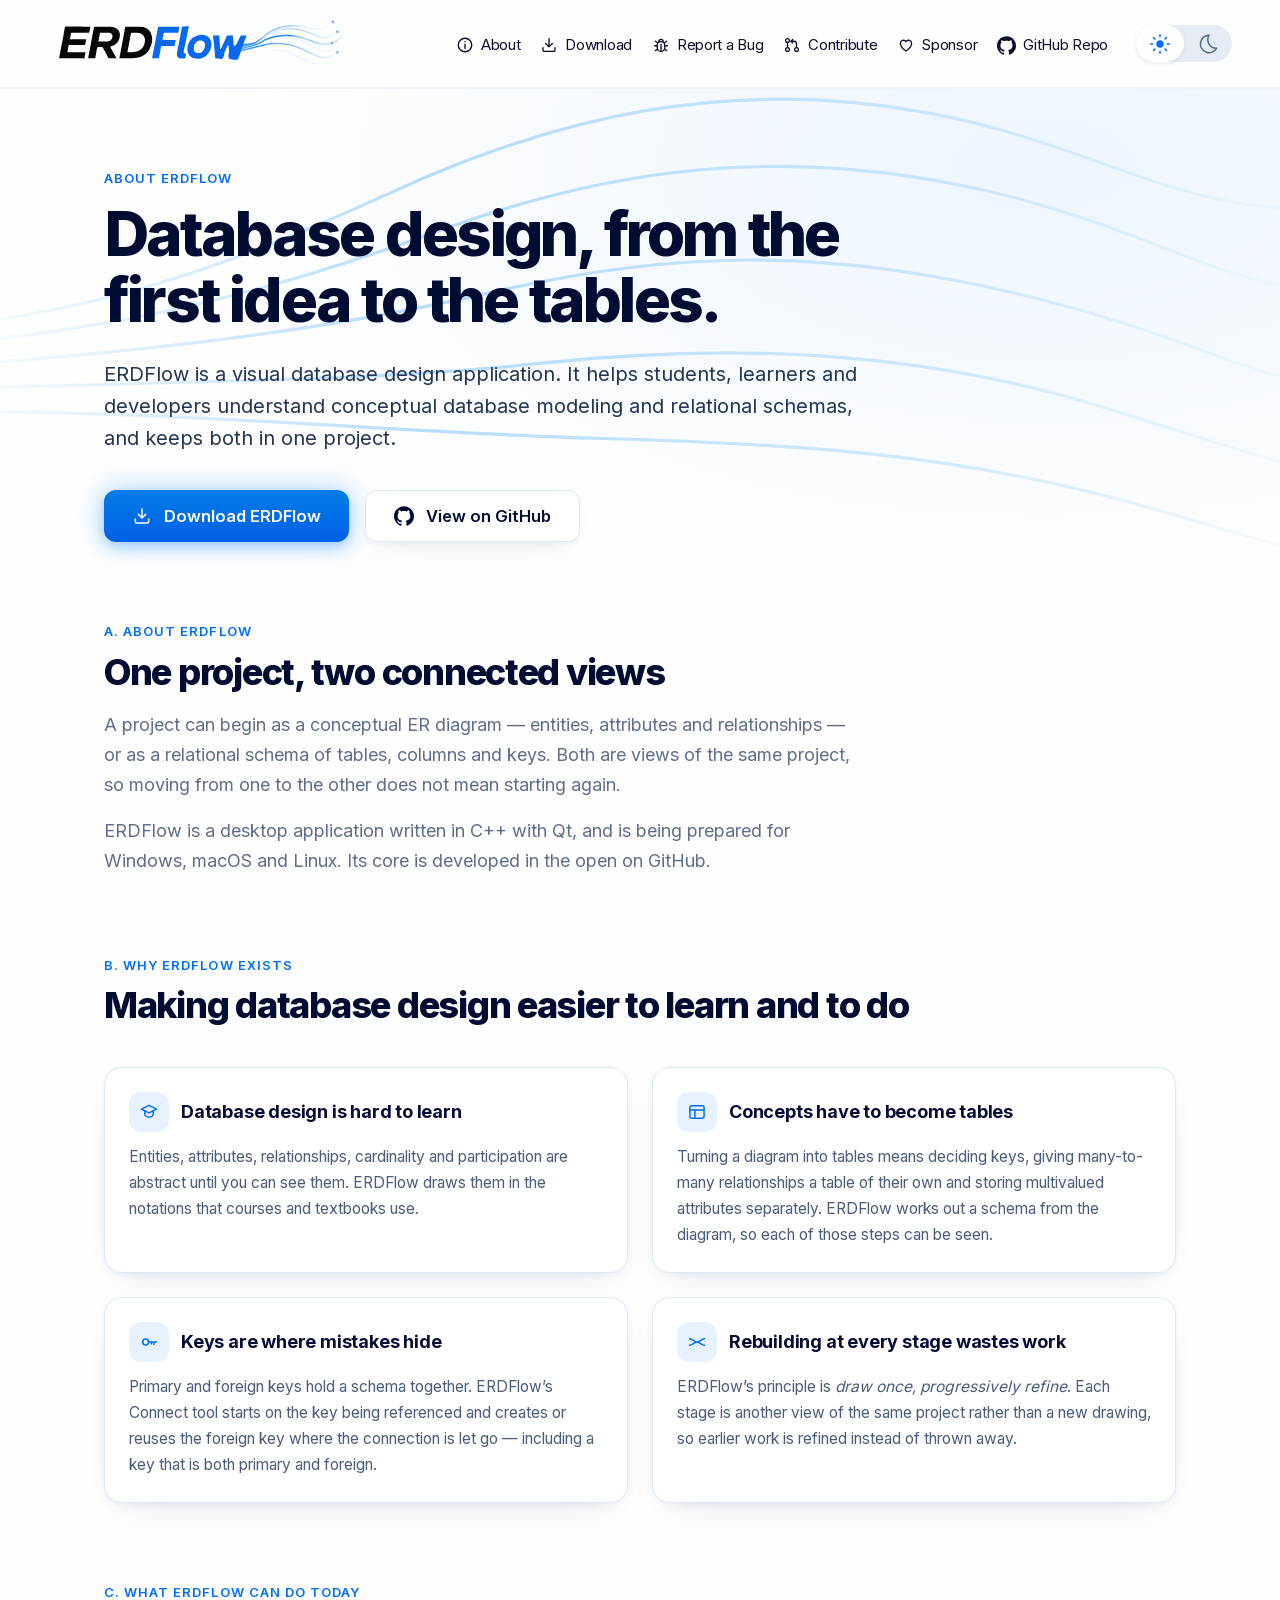
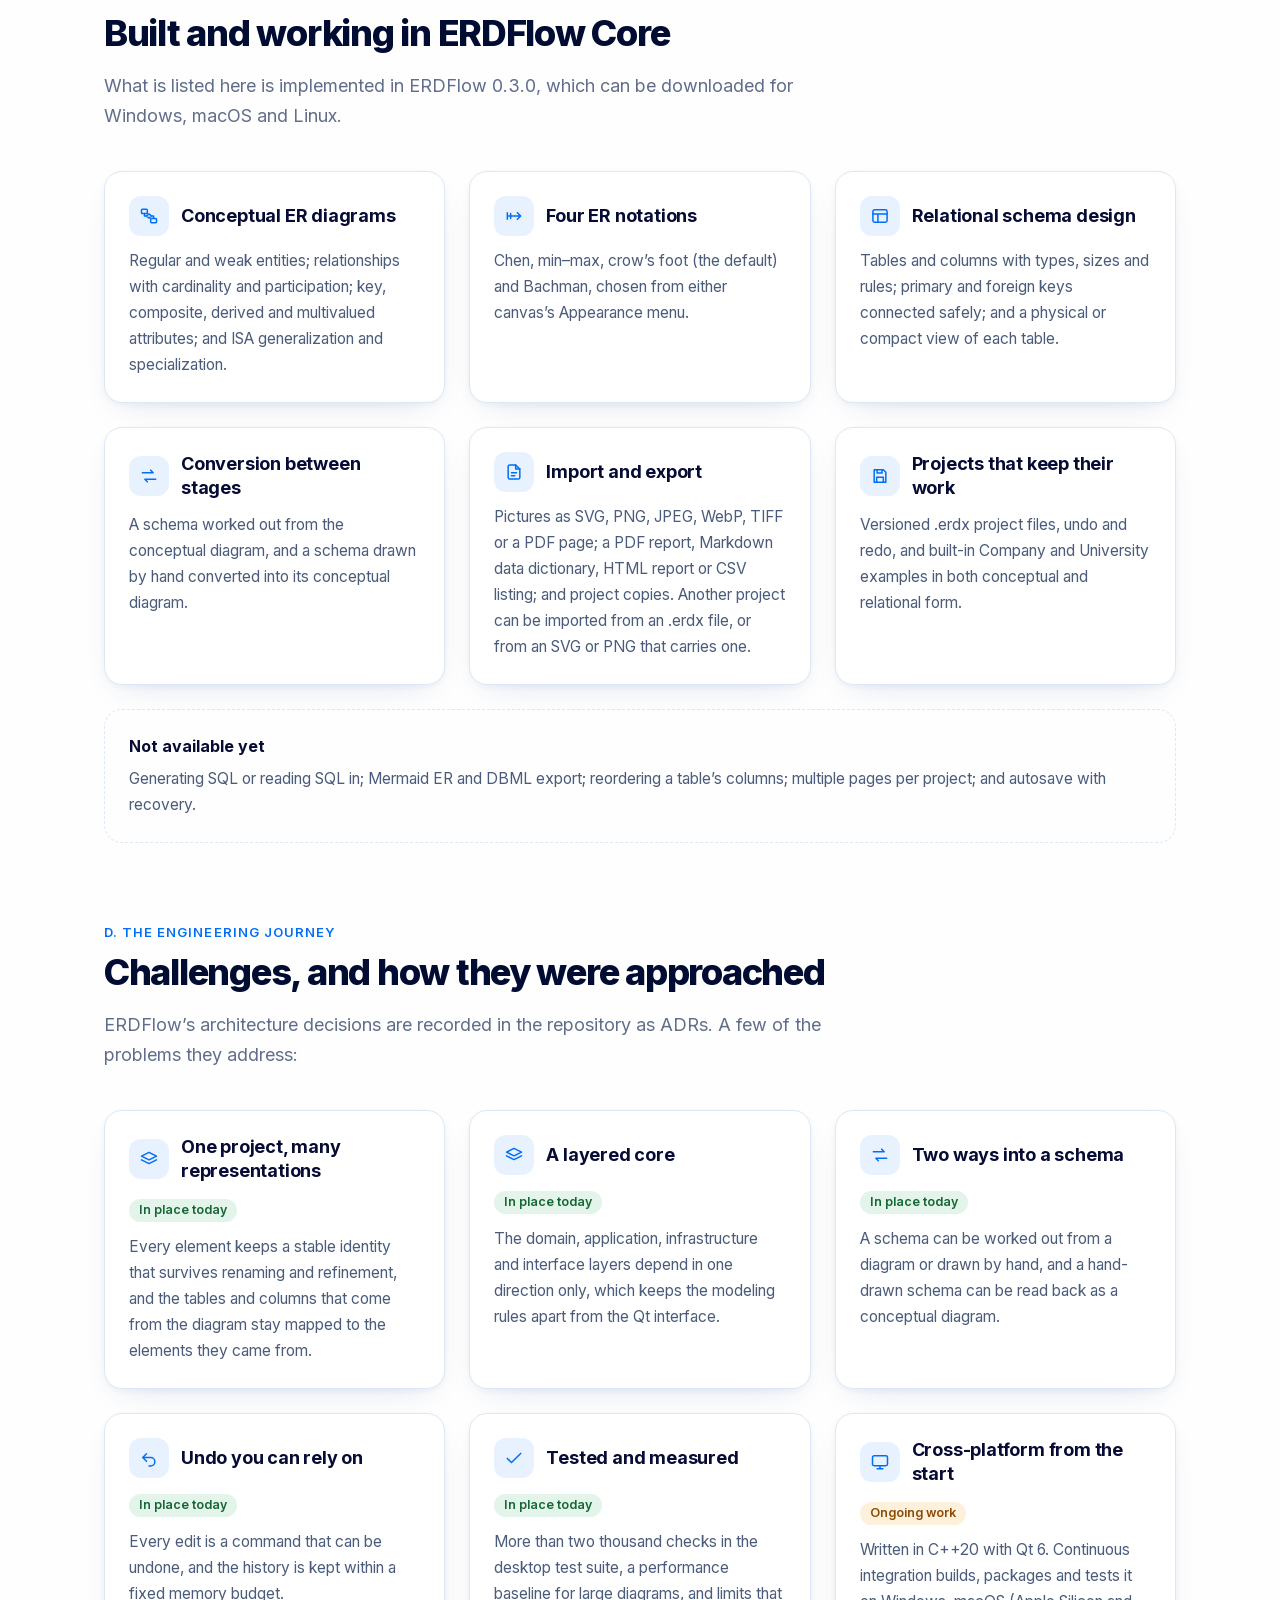
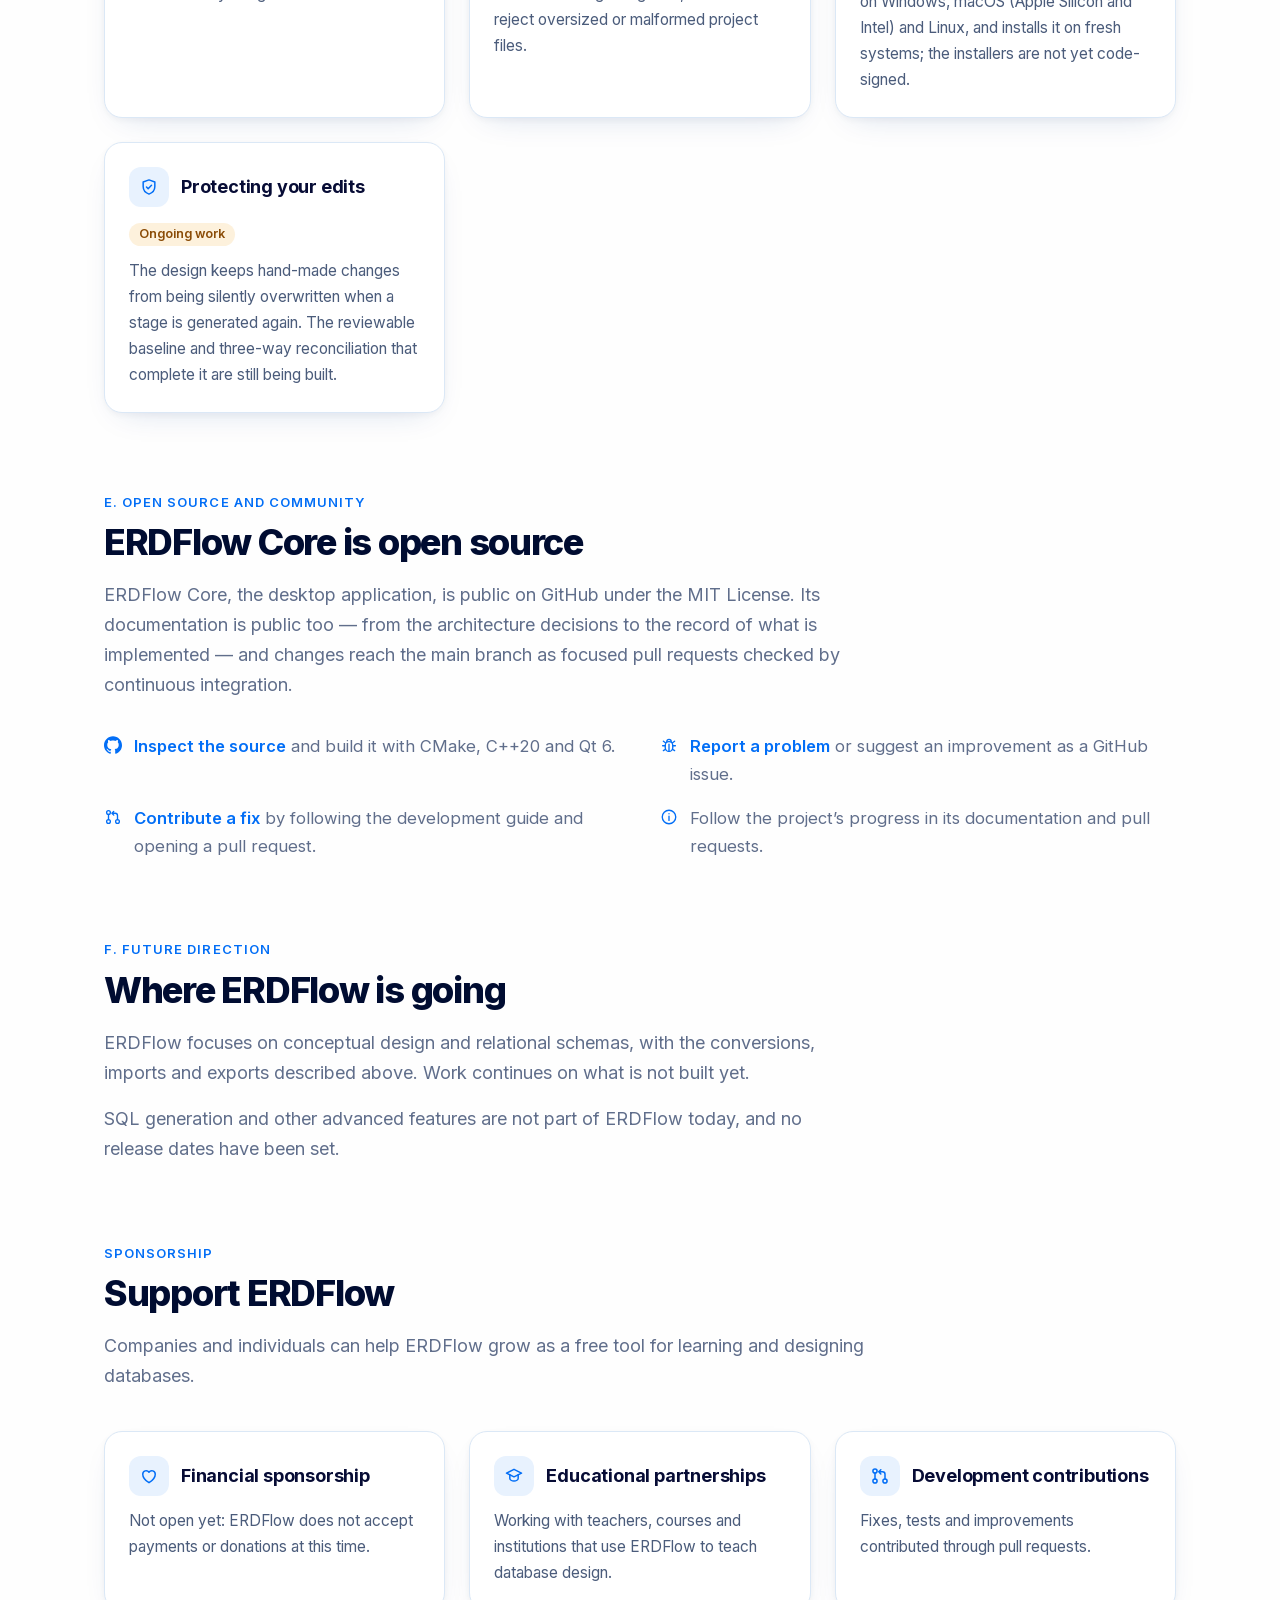
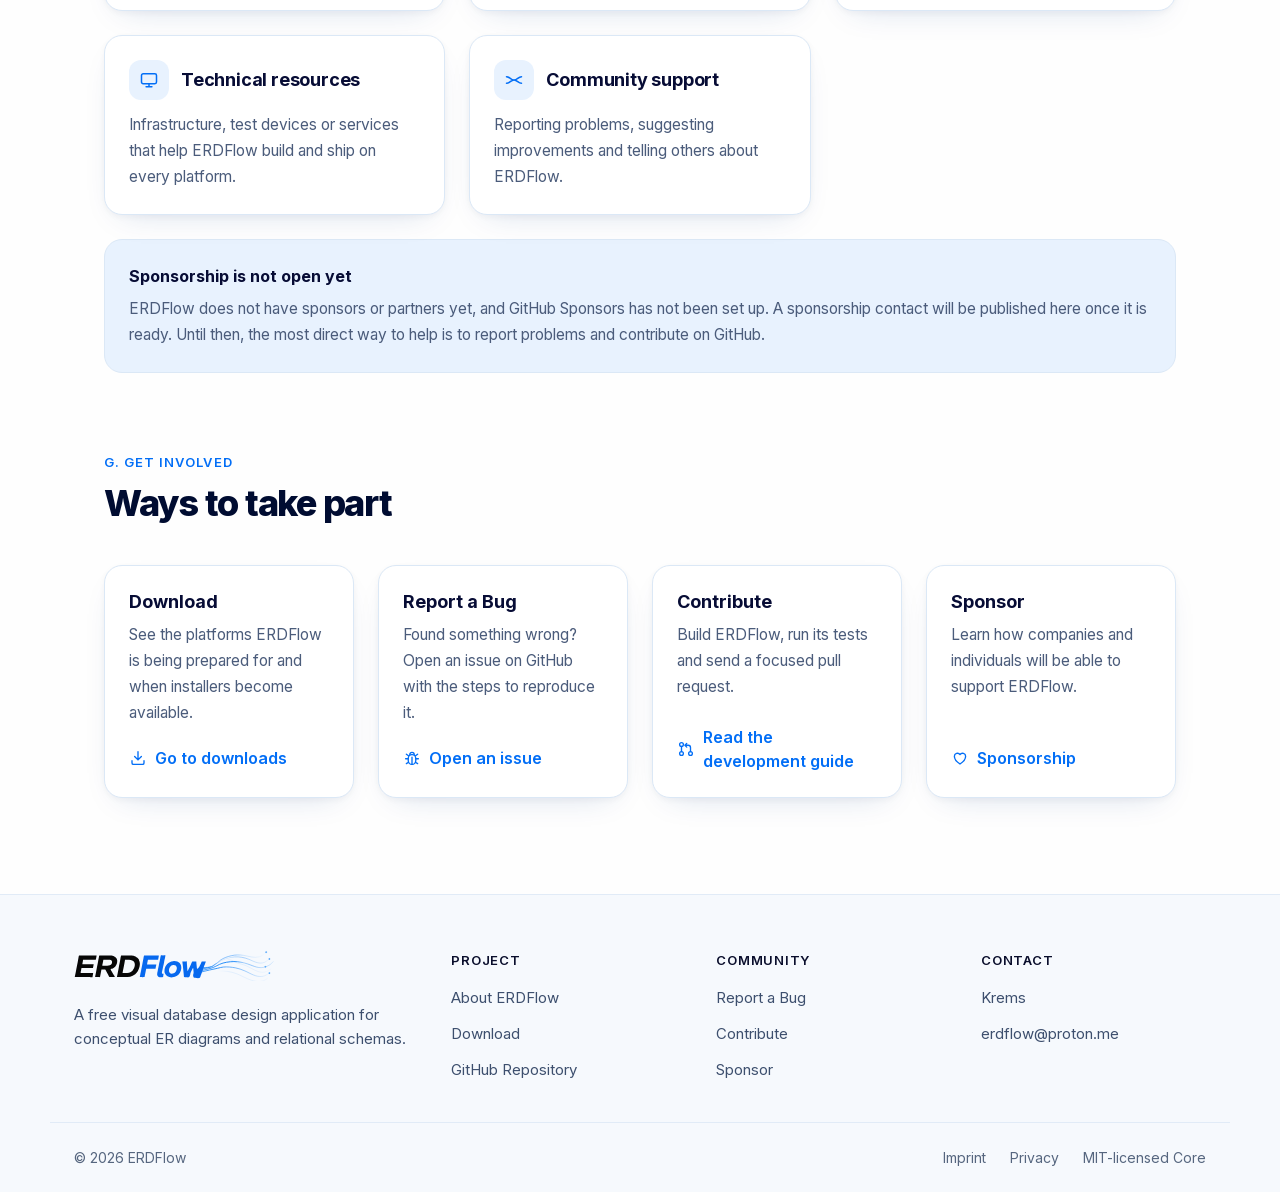
==== commit f6117dbe: "Publish erdflow-website 1ccaed514790" ====
--- a/about/index.html
+++ b/about/index.html
@@ -1 +1 @@
-<!DOCTYPE html><html lang="en" data-theme="light" class="LINzvG_variable h-full antialiased"><head><meta charSet="utf-8"/><meta name="viewport" content="width=device-width, initial-scale=1"/><link rel="preload" href="/_next/static/media/83afe278b6a6bb3c-s.p.2bn3s6zvc0dyp.woff2" as="font" crossorigin="" type="font/woff2"/><link rel="preload" as="image" href="/brand/erdflow-logo-light.svg"/><link rel="preload" as="image" href="/brand/erdflow-logo-dark.svg"/><link rel="stylesheet" href="/_next/static/chunks/0v9y63jxgz7ti.css" data-precedence="next"/><link rel="preload" as="script" fetchPriority="low" href="/_next/static/chunks/1ckvzn7sfprko.js"/><script src="/_next/static/chunks/2r4s4h5xul1n-.js" async=""></script><script src="/_next/static/chunks/0s7mvllxht1mo.js" async=""></script><script src="/_next/static/chunks/10g5ub5068kzx.js" async=""></script><script src="/_next/static/chunks/turbopack-3-ry682tkyiqk.js" async=""></script><script src="/_next/static/chunks/0umf92h1sb77c.js" async=""></script><script src="/_next/static/chunks/27kii70h_k_fs.js" async=""></script><title>About ERDFlow — Project and Development</title><meta name="description" content="Learn about ERDFlow, its database design workflow, engineering journey, open-source Core, and plans for future capabilities."/><meta name="application-name" content="ERDFlow"/><link rel="canonical" href="https://erdflow.app/about"/><meta property="og:title" content="About ERDFlow — Project and Development"/><meta property="og:description" content="Learn about ERDFlow, its database design workflow, engineering journey, open-source Core, and plans for future capabilities."/><meta property="og:url" content="https://erdflow.app/about"/><meta property="og:site_name" content="ERDFlow"/><meta property="og:locale" content="en_US"/><meta property="og:image" content="https://erdflow.app/about/opengraph-image.png?opengraph-image.140eve2hhe74n.png"/><meta property="og:image:type" content="image/png"/><meta property="og:image:width" content="1200"/><meta property="og:image:height" content="630"/><meta property="og:image:alt" content="ERDFlow — Visual Database Design"/><meta property="og:type" content="website"/><meta name="twitter:card" content="summary_large_image"/><meta name="twitter:title" content="About ERDFlow — Project and Development"/><meta name="twitter:description" content="Learn about ERDFlow, its database design workflow, engineering journey, open-source Core, and plans for future capabilities."/><meta name="twitter:image" content="https://erdflow.app/about/twitter-image.png?twitter-image.140eve2hhe74n.png"/><meta name="twitter:image:alt" content="ERDFlow — Visual Database Design"/><meta name="twitter:image:type" content="image/png"/><meta name="twitter:image:width" content="1200"/><meta name="twitter:image:height" content="630"/><link rel="icon" href="/favicon.ico?favicon.243hpi4hwtowo.ico" sizes="48x48" type="image/x-icon"/><link rel="icon" href="/icon.svg?icon.0zv8mpn6z60lw.svg" sizes="any" type="image/svg+xml"/><meta name="next-size-adjust" content=""/><script>(function(){var t=null;try{t=localStorage.getItem("erdflow-theme")}catch(e){}if(t!=="light"&&t!=="dark")t=window.matchMedia&&matchMedia("(prefers-color-scheme: dark)").matches?"dark":"light";document.documentElement.setAttribute("data-theme",t)})()</script><script src="/_next/static/chunks/0cz1d0mv5g_q7.js" noModule=""></script></head><body class="min-h-full flex flex-col"><div hidden=""><!--$--><!--/$--></div><header class="flex min-h-[89px] items-center border-b-2 border-(--header-rule) bg-(--header-bg) pr-12 pl-[59px] max-[1239px]:flex-wrap max-[1239px]:gap-y-4 max-[1239px]:py-4 max-[1100px]:px-6 max-[760px]:gap-y-5 max-[760px]:py-5"><a class="-mt-[3px] flex min-w-0 flex-[0_0_286px] min-[1100px]:-ml-px max-[1100px]:basis-[210px] max-[760px]:flex-1" aria-label="ERDFlow home" href="/"><img alt="" width="286" height="44" decoding="async" data-nimg="1" class="h-auto w-full max-w-[286px] dark:hidden" style="color:transparent" src="/brand/erdflow-logo-light.svg"/><img alt="" width="286" height="44" decoding="async" data-nimg="1" class="hidden h-auto w-full max-w-[286px] dark:block" style="color:transparent" src="/brand/erdflow-logo-dark.svg"/></a><nav class="ml-auto flex items-center gap-[30px] pt-[3px] text-base leading-6 tracking-[-0.3px] text-(--nav-text) max-[1359px]:gap-5 max-[1359px]:text-[15px] max-[1239px]:order-3 max-[1239px]:ml-0 max-[1239px]:w-full max-[1239px]:flex-wrap max-[1239px]:justify-center max-[1239px]:gap-x-7 max-[1239px]:gap-y-3 max-[1239px]:pt-0 max-[1239px]:text-base max-[800px]:grid max-[800px]:grid-cols-[repeat(3,auto)] max-[800px]:gap-x-8 max-[640px]:gap-x-5 max-[640px]:text-[14.5px] max-[380px]:grid-cols-[repeat(2,auto)] max-[380px]:gap-x-10" aria-label="Main navigation"><a class="inline-flex items-center gap-[7px] whitespace-nowrap hover:text-(--headline-accent) max-[800px]:justify-self-start" aria-current="page" href="/about"><svg width="18" height="18" viewBox="0 0 24 24" fill="none" stroke="currentColor" stroke-width="1.8" stroke-linecap="round" stroke-linejoin="round" aria-hidden="true" focusable="false" class="shrink-0"><circle cx="12" cy="12" r="9"></circle><path d="M12 11v5.5M12 7.6v.1"></path></svg>About</a><a class="inline-flex items-center gap-[7px] whitespace-nowrap hover:text-(--headline-accent) max-[800px]:justify-self-start" href="/#downloads"><svg width="18" height="18" viewBox="0 0 24 24" fill="none" stroke="currentColor" stroke-width="1.8" stroke-linecap="round" stroke-linejoin="round" aria-hidden="true" focusable="false" class="shrink-0"><path d="M12 3.5v11m-4.5-4.5 4.5 4.5 4.5-4.5M4 15.5v3a2 2 0 0 0 2 2h12a2 2 0 0 0 2-2v-3"></path></svg>Download</a><a href="https://github.com/Zain-Orwa/erdflow/issues/new" class="inline-flex items-center gap-[7px] whitespace-nowrap hover:text-(--headline-accent) max-[800px]:justify-self-start"><svg width="18" height="18" viewBox="0 0 24 24" fill="none" stroke="currentColor" stroke-width="1.8" stroke-linecap="round" stroke-linejoin="round" aria-hidden="true" focusable="false" class="shrink-0"><path d="M9 7.5a3 3 0 0 1 6 0"></path><rect x="7" y="7.5" width="10" height="13" rx="5"></rect><path d="M12 11v9.5M3.5 13H7m10 0h3.5M4.5 19.5 7.4 17.6M19.5 19.5l-2.9-1.9M4.5 7l2.8 2M19.5 7l-2.8 2"></path></svg>Report a Bug</a><a href="https://github.com/Zain-Orwa/erdflow/blob/main/docs/DEVELOPMENT.md" class="inline-flex items-center gap-[7px] whitespace-nowrap hover:text-(--headline-accent) max-[800px]:justify-self-start"><svg width="18" height="18" viewBox="0 0 24 24" fill="none" stroke="currentColor" stroke-width="1.8" stroke-linecap="round" stroke-linejoin="round" aria-hidden="true" focusable="false" class="shrink-0"><circle cx="6" cy="6" r="2.5"></circle><circle cx="6" cy="18" r="2.5"></circle><circle cx="18" cy="18" r="2.5"></circle><path d="M6 8.5v7M18 15.5V10a3 3 0 0 0-3-3h-4.5m2.5-2.5L10.5 7 13 9.5"></path></svg>Contribute</a><a class="inline-flex items-center gap-[7px] whitespace-nowrap hover:text-(--headline-accent) max-[800px]:justify-self-start" href="/about#sponsor"><svg width="18" height="18" viewBox="0 0 24 24" fill="none" stroke="currentColor" stroke-width="1.8" stroke-linecap="round" stroke-linejoin="round" aria-hidden="true" focusable="false" class="shrink-0"><path d="M12 20s-7.5-4.6-7.5-10.2A4.1 4.1 0 0 1 12 7.5a4.1 4.1 0 0 1 7.5 2.3C19.5 15.4 12 20 12 20Z"></path></svg>Sponsor</a><a href="https://github.com/Zain-Orwa/erdflow" class="inline-flex items-center gap-[7px] whitespace-nowrap hover:text-(--headline-accent) max-[800px]:justify-self-start"><svg width="19" height="19" viewBox="0 0 24 24" fill="currentColor" aria-hidden="true" focusable="false" class="shrink-0"><path d="M12 .297c-6.63 0-12 5.373-12 12 0 5.303 3.438 9.8 8.205 11.385.6.113.82-.258.82-.577 0-.285-.01-1.04-.015-2.04-3.338.724-4.042-1.61-4.042-1.61C4.422 18.07 3.633 17.7 3.633 17.7c-1.087-.744.084-.729.084-.729 1.205.084 1.838 1.236 1.838 1.236 1.07 1.835 2.809 1.305 3.495.998.108-.776.417-1.305.76-1.605-2.665-.3-5.466-1.332-5.466-5.93 0-1.31.465-2.38 1.235-3.22-.135-.303-.54-1.523.105-3.176 0 0 1.005-.322 3.3 1.23.96-.267 1.98-.399 3-.405 1.02.006 2.04.138 3 .405 2.28-1.552 3.285-1.23 3.285-1.23.645 1.653.24 2.873.12 3.176.765.84 1.23 1.91 1.23 3.22 0 4.61-2.805 5.625-5.475 5.92.42.36.81 1.096.81 2.22 0 1.606-.015 2.896-.015 3.286 0 .315.21.69.825.57C20.565 22.092 24 17.592 24 12.297c0-6.627-5.373-12-12-12"></path></svg>GitHub Repo</a></nav><div class="ml-10 flex h-[37px] flex-[0_0_96px] rounded-[19px] bg-(--toggle-track) max-[1359px]:ml-7 max-[1239px]:ml-auto" role="group" aria-label="Color theme"><button type="button" class="grid h-[37px] w-12 cursor-pointer place-items-center rounded-[19px] border border-transparent p-0 border-(--toggle-selected-border) bg-(--toggle-selected-bg) text-(--toggle-selected-icon) shadow-(--toggle-selected-shadow) dark:border-transparent dark:bg-transparent dark:text-(--toggle-icon) dark:shadow-none" aria-label="Light mode"><svg width="22" height="22" viewBox="0 0 24 24" aria-hidden="true" focusable="false"><circle cx="12" cy="12" r="4" fill="currentColor"></circle><path d="M12 2v2m0 16v2M2 12h2m16 0h2M5 5l1.5 1.5m11 11L19 19M5 19l1.5-1.5m11-11L19 5" stroke="currentColor" stroke-width="1.7" stroke-linecap="round"></path></svg></button><button type="button" class="grid h-[37px] w-12 cursor-pointer place-items-center rounded-[19px] border border-transparent p-0 text-(--toggle-icon) dark:border-(--toggle-selected-border) dark:bg-(--toggle-selected-bg) dark:text-(--toggle-selected-icon) dark:shadow-(--toggle-selected-shadow)" aria-label="Dark mode"><svg width="22" height="22" viewBox="0 0 24 24" fill="none" aria-hidden="true" focusable="false"><path d="M13.1 2.5a9.5 9.5 0 1 0 8.4 14.1A9.4 9.4 0 0 1 13.1 2.5Z" stroke="currentColor" stroke-width="1.6" stroke-linejoin="round"></path></svg></button></div></header><main class="relative isolate flex-1 bg-background pb-24 max-[760px]:pb-16"><div aria-hidden="true" class="pointer-events-none absolute inset-x-0 top-0 -z-10 h-[520px] overflow-hidden opacity-(--wave-strength)"><svg class="absolute top-0 left-1/2 h-[520px] w-[1440px] min-w-full -translate-x-1/2" viewBox="0 0 1000 520" preserveAspectRatio="xMidYMid slice" fill="none"><defs><linearGradient id="about-strand" x1="0" y1="0" x2="1000" y2="0" gradientUnits="userSpaceOnUse"><stop offset="0" style="stop-color:var(--wave)" stop-opacity="0"></stop><stop offset="0.35" style="stop-color:var(--wave)" stop-opacity="0.28"></stop><stop offset="0.7" style="stop-color:var(--wave)" stop-opacity="0.16"></stop><stop offset="1" style="stop-color:var(--wave)" stop-opacity="0"></stop></linearGradient><radialGradient id="about-wash" cx="0.78" cy="0.25" r="0.6"><stop offset="0" style="stop-color:var(--wave)" stop-opacity="0.07"></stop><stop offset="1" style="stop-color:var(--wave)" stop-opacity="0"></stop></radialGradient></defs><rect width="1000" height="520" fill="url(#about-wash)"></rect><g stroke="url(#about-strand)" stroke-width="2.2" stroke-linecap="round"><path d="M-40 250C120 240 220 200 330 150S560 70 700 96 900 190 1040 150"></path><path d="M-40 262C130 250 240 222 360 178S600 118 740 150 930 240 1040 214"></path><path d="M-40 276C140 264 270 250 400 220S640 190 780 226 950 300 1040 282"></path><path d="M-40 290C150 282 300 284 430 270S690 260 820 300 970 352 1040 346"></path><path d="M-40 304C160 300 320 318 470 322S730 334 860 372 990 410 1040 410"></path></g></svg></div><section aria-labelledby="about-title" class="mx-auto max-w-[1120px] px-6 pt-20 max-[760px]:px-5 max-[760px]:pt-12"><p class="text-[13px] font-semibold tracking-[0.08em] text-(--headline-accent) uppercase">About ERDFlow</p><h1 id="about-title" class="mt-3 max-w-[820px] text-[clamp(40px,5vw,62px)] leading-[1.08] font-[800] tracking-[-0.045em] text-(--headline)">Database design, from the first idea to the tables.</h1><p class="mt-6 max-w-[760px] text-[20px] leading-[32px] text-(--subtitle) max-[760px]:text-[18px] max-[760px]:leading-[29px]">ERDFlow is a visual database design application. It helps students, learners and developers understand conceptual database modeling and relational schemas, and keeps both in one project.</p><div class="mt-9 flex flex-wrap gap-4"><a class="inline-flex h-[52px] items-center justify-center gap-3 rounded-[12px] px-7 text-[16.5px] font-semibold bg-(image:--button-bg) text-white shadow-(--cta-glow)" href="/#downloads"><svg width="20" height="20" viewBox="0 0 24 24" fill="none" stroke="currentColor" stroke-width="1.8" stroke-linecap="round" stroke-linejoin="round" aria-hidden="true" focusable="false" class="shrink-0"><path d="M12 3.5v11m-4.5-4.5 4.5 4.5 4.5-4.5M4 15.5v3a2 2 0 0 0 2 2h12a2 2 0 0 0 2-2v-3"></path></svg>Download ERDFlow</a><a href="https://github.com/Zain-Orwa/erdflow" class="inline-flex h-[52px] items-center justify-center gap-3 rounded-[12px] px-7 text-[16.5px] font-semibold border border-(--surface-border) bg-(--surface) text-(--headline) shadow-(--surface-shadow)"><svg width="20" height="20" viewBox="0 0 24 24" fill="currentColor" aria-hidden="true" focusable="false" class="shrink-0"><path d="M12 .297c-6.63 0-12 5.373-12 12 0 5.303 3.438 9.8 8.205 11.385.6.113.82-.258.82-.577 0-.285-.01-1.04-.015-2.04-3.338.724-4.042-1.61-4.042-1.61C4.422 18.07 3.633 17.7 3.633 17.7c-1.087-.744.084-.729.084-.729 1.205.084 1.838 1.236 1.838 1.236 1.07 1.835 2.809 1.305 3.495.998.108-.776.417-1.305.76-1.605-2.665-.3-5.466-1.332-5.466-5.93 0-1.31.465-2.38 1.235-3.22-.135-.303-.54-1.523.105-3.176 0 0 1.005-.322 3.3 1.23.96-.267 1.98-.399 3-.405 1.02.006 2.04.138 3 .405 2.28-1.552 3.285-1.23 3.285-1.23.645 1.653.24 2.873.12 3.176.765.84 1.23 1.91 1.23 3.22 0 4.61-2.805 5.625-5.475 5.92.42.36.81 1.096.81 2.22 0 1.606-.015 2.896-.015 3.286 0 .315.21.69.825.57C20.565 22.092 24 17.592 24 12.297c0-6.627-5.373-12-12-12"></path></svg>View on GitHub</a></div></section><section id="what-it-is" aria-labelledby="what-it-is-title" class="mx-auto max-w-[1120px] scroll-mt-6 px-6 pt-20 max-[760px]:px-5 max-[760px]:pt-14"><p class="text-[13px] font-semibold tracking-[0.08em] text-(--headline-accent) uppercase">A. About ERDFlow</p><h2 id="what-it-is-title" class="mt-2 text-[36px] leading-[44px] font-[800] tracking-[-0.035em] text-(--headline) max-[760px]:text-[29px] max-[760px]:leading-9">One project, two connected views</h2><div class="mt-4 max-w-[760px] text-[18px] leading-[30px] text-(--description) max-[760px]:text-[17px] max-[760px]:leading-7"><p>A project can begin as a conceptual ER diagram — entities, attributes and relationships — or as a relational schema of tables, columns and keys. Both are views of the same project, so moving from one to the other does not mean starting again.</p><p class="mt-4">ERDFlow is a desktop application written in C++ with Qt, and is being prepared for Windows, macOS and Linux. Its core is developed in the open on GitHub.</p></div></section><section id="why" aria-labelledby="why-title" class="mx-auto max-w-[1120px] scroll-mt-6 px-6 pt-20 max-[760px]:px-5 max-[760px]:pt-14"><p class="text-[13px] font-semibold tracking-[0.08em] text-(--headline-accent) uppercase">B. Why ERDFlow exists</p><h2 id="why-title" class="mt-2 text-[36px] leading-[44px] font-[800] tracking-[-0.035em] text-(--headline) max-[760px]:text-[29px] max-[760px]:leading-9">Making database design easier to learn and to do</h2><div class="mt-10 grid grid-cols-2 gap-6 max-[760px]:grid-cols-1"><div class="flex flex-col rounded-[18px] border border-(--surface-border) bg-(--surface) p-6 shadow-(--surface-shadow)"><div class="flex items-center gap-3"><span class="grid size-10 shrink-0 place-items-center rounded-[12px] bg-(--accent-soft) text-(--headline-accent)"><svg width="20" height="20" viewBox="0 0 24 24" fill="none" stroke="currentColor" stroke-width="1.8" stroke-linecap="round" stroke-linejoin="round" aria-hidden="true" focusable="false"><path d="M3 8.5 12 4l9 4.5-9 4.5Z"></path><path d="M7 10.5v4.5c0 1.4 2.2 3 5 3s5-1.6 5-3v-4.5"></path></svg></span><h3 class="text-[18px] leading-6 font-bold tracking-[-0.2px] text-(--card-heading)">Database design is hard to learn</h3></div><div class="mt-3 text-[15.5px] leading-[26px] text-(--card-benefit)">Entities, attributes, relationships, cardinality and participation are abstract until you can see them. ERDFlow draws them in the notations that courses and textbooks use.</div></div><div class="flex flex-col rounded-[18px] border border-(--surface-border) bg-(--surface) p-6 shadow-(--surface-shadow)"><div class="flex items-center gap-3"><span class="grid size-10 shrink-0 place-items-center rounded-[12px] bg-(--accent-soft) text-(--headline-accent)"><svg width="20" height="20" viewBox="0 0 24 24" fill="none" stroke="currentColor" stroke-width="1.8" stroke-linecap="round" stroke-linejoin="round" aria-hidden="true" focusable="false"><rect x="3.5" y="4.5" width="17" height="15" rx="2"></rect><path d="M3.5 9.5h17M9.5 9.5v10"></path></svg></span><h3 class="text-[18px] leading-6 font-bold tracking-[-0.2px] text-(--card-heading)">Concepts have to become tables</h3></div><div class="mt-3 text-[15.5px] leading-[26px] text-(--card-benefit)">Turning a diagram into tables means deciding keys, giving many-to-many relationships a table of their own and storing multivalued attributes separately. ERDFlow works out a schema from the diagram, so each of those steps can be seen.</div></div><div class="flex flex-col rounded-[18px] border border-(--surface-border) bg-(--surface) p-6 shadow-(--surface-shadow)"><div class="flex items-center gap-3"><span class="grid size-10 shrink-0 place-items-center rounded-[12px] bg-(--accent-soft) text-(--headline-accent)"><svg width="20" height="20" viewBox="0 0 24 24" fill="none" stroke="currentColor" stroke-width="1.8" stroke-linecap="round" stroke-linejoin="round" aria-hidden="true" focusable="false"><circle cx="8" cy="12" r="3.5"></circle><path d="M11.5 12H21m-3 0v3m-3-3v2"></path></svg></span><h3 class="text-[18px] leading-6 font-bold tracking-[-0.2px] text-(--card-heading)">Keys are where mistakes hide</h3></div><div class="mt-3 text-[15.5px] leading-[26px] text-(--card-benefit)">Primary and foreign keys hold a schema together. ERDFlow’s Connect tool starts on the key being referenced and creates or reuses the foreign key where the connection is let go — including a key that is both primary and foreign.</div></div><div class="flex flex-col rounded-[18px] border border-(--surface-border) bg-(--surface) p-6 shadow-(--surface-shadow)"><div class="flex items-center gap-3"><span class="grid size-10 shrink-0 place-items-center rounded-[12px] bg-(--accent-soft) text-(--headline-accent)"><svg width="20" height="20" viewBox="0 0 24 24" fill="none" stroke="currentColor" stroke-width="1.8" stroke-linecap="round" stroke-linejoin="round" aria-hidden="true" focusable="false"><path d="M3 8c4 0 5 4 9 4s5-4 9-4M3 16c4 0 5-4 9-4s5 4 9 4"></path></svg></span><h3 class="text-[18px] leading-6 font-bold tracking-[-0.2px] text-(--card-heading)">Rebuilding at every stage wastes work</h3></div><div class="mt-3 text-[15.5px] leading-[26px] text-(--card-benefit)">ERDFlow’s principle is <em>draw once, progressively refine</em>. Each stage is another view of the same project rather than a new drawing, so earlier work is refined instead of thrown away.</div></div></div></section><section id="today" aria-labelledby="today-title" class="mx-auto max-w-[1120px] scroll-mt-6 px-6 pt-20 max-[760px]:px-5 max-[760px]:pt-14"><p class="text-[13px] font-semibold tracking-[0.08em] text-(--headline-accent) uppercase">C. What ERDFlow can do today</p><h2 id="today-title" class="mt-2 text-[36px] leading-[44px] font-[800] tracking-[-0.035em] text-(--headline) max-[760px]:text-[29px] max-[760px]:leading-9">Built and working in ERDFlow Core</h2><div class="mt-4 max-w-[760px] text-[18px] leading-[30px] text-(--description) max-[760px]:text-[17px] max-[760px]:leading-7">What is listed here is implemented in ERDFlow 0.1.0, which can be downloaded for Windows, macOS and Linux.</div><div class="mt-10 grid grid-cols-3 gap-6 max-[1000px]:grid-cols-2 max-[640px]:grid-cols-1"><div class="flex flex-col rounded-[18px] border border-(--surface-border) bg-(--surface) p-6 shadow-(--surface-shadow)"><div class="flex items-center gap-3"><span class="grid size-10 shrink-0 place-items-center rounded-[12px] bg-(--accent-soft) text-(--headline-accent)"><svg width="20" height="20" viewBox="0 0 24 24" fill="none" stroke="currentColor" stroke-width="1.8" stroke-linecap="round" stroke-linejoin="round" aria-hidden="true" focusable="false"><rect x="3" y="4" width="7" height="5" rx="1"></rect><rect x="14" y="15" width="7" height="5" rx="1"></rect><path d="m12 9.5 3 2.5-3 2.5-3-2.5Z"></path><path d="M6.5 9v3H9m6 0h2.5v3"></path></svg></span><h3 class="text-[18px] leading-6 font-bold tracking-[-0.2px] text-(--card-heading)">Conceptual ER diagrams</h3></div><div class="mt-3 text-[15.5px] leading-[26px] text-(--card-benefit)">Regular and weak entities; relationships with cardinality and participation; key, composite, derived and multivalued attributes; and ISA generalization and specialization.</div></div><div class="flex flex-col rounded-[18px] border border-(--surface-border) bg-(--surface) p-6 shadow-(--surface-shadow)"><div class="flex items-center gap-3"><span class="grid size-10 shrink-0 place-items-center rounded-[12px] bg-(--accent-soft) text-(--headline-accent)"><svg width="20" height="20" viewBox="0 0 24 24" fill="none" stroke="currentColor" stroke-width="1.8" stroke-linecap="round" stroke-linejoin="round" aria-hidden="true" focusable="false"><path d="M4 12h16M16 8l4 4-4 4M4 8v8M8 9v6"></path></svg></span><h3 class="text-[18px] leading-6 font-bold tracking-[-0.2px] text-(--card-heading)">Four ER notations</h3></div><div class="mt-3 text-[15.5px] leading-[26px] text-(--card-benefit)">Chen, min–max, crow’s foot (the default) and Bachman, chosen from either canvas’s Appearance menu.</div></div><div class="flex flex-col rounded-[18px] border border-(--surface-border) bg-(--surface) p-6 shadow-(--surface-shadow)"><div class="flex items-center gap-3"><span class="grid size-10 shrink-0 place-items-center rounded-[12px] bg-(--accent-soft) text-(--headline-accent)"><svg width="20" height="20" viewBox="0 0 24 24" fill="none" stroke="currentColor" stroke-width="1.8" stroke-linecap="round" stroke-linejoin="round" aria-hidden="true" focusable="false"><rect x="3.5" y="4.5" width="17" height="15" rx="2"></rect><path d="M3.5 9.5h17M9.5 9.5v10"></path></svg></span><h3 class="text-[18px] leading-6 font-bold tracking-[-0.2px] text-(--card-heading)">Relational schema design</h3></div><div class="mt-3 text-[15.5px] leading-[26px] text-(--card-benefit)">Tables and columns with types, sizes and rules; primary and foreign keys connected safely; and a physical or compact view of each table.</div></div><div class="flex flex-col rounded-[18px] border border-(--surface-border) bg-(--surface) p-6 shadow-(--surface-shadow)"><div class="flex items-center gap-3"><span class="grid size-10 shrink-0 place-items-center rounded-[12px] bg-(--accent-soft) text-(--headline-accent)"><svg width="20" height="20" viewBox="0 0 24 24" fill="none" stroke="currentColor" stroke-width="1.8" stroke-linecap="round" stroke-linejoin="round" aria-hidden="true" focusable="false"><path d="M4 8h13l-3-3M20 16H7l3 3"></path></svg></span><h3 class="text-[18px] leading-6 font-bold tracking-[-0.2px] text-(--card-heading)">Conversion between stages</h3></div><div class="mt-3 text-[15.5px] leading-[26px] text-(--card-benefit)">A schema worked out from the conceptual diagram, and a schema drawn by hand converted into its conceptual diagram.</div></div><div class="flex flex-col rounded-[18px] border border-(--surface-border) bg-(--surface) p-6 shadow-(--surface-shadow)"><div class="flex items-center gap-3"><span class="grid size-10 shrink-0 place-items-center rounded-[12px] bg-(--accent-soft) text-(--headline-accent)"><svg width="20" height="20" viewBox="0 0 24 24" fill="none" stroke="currentColor" stroke-width="1.8" stroke-linecap="round" stroke-linejoin="round" aria-hidden="true" focusable="false"><path d="M14 3.5H7a2 2 0 0 0-2 2v13a2 2 0 0 0 2 2h10a2 2 0 0 0 2-2V8.5Z"></path><path d="M14 3.5v5h5M9 13h6M9 16.5h4"></path></svg></span><h3 class="text-[18px] leading-6 font-bold tracking-[-0.2px] text-(--card-heading)">Import and export</h3></div><div class="mt-3 text-[15.5px] leading-[26px] text-(--card-benefit)">Pictures as SVG, PNG, JPEG, WebP, TIFF or a PDF page; a PDF report, Markdown data dictionary, HTML report or CSV listing; and project copies. Another project can be imported from an .erdx file, or from an SVG or PNG that carries one.</div></div><div class="flex flex-col rounded-[18px] border border-(--surface-border) bg-(--surface) p-6 shadow-(--surface-shadow)"><div class="flex items-center gap-3"><span class="grid size-10 shrink-0 place-items-center rounded-[12px] bg-(--accent-soft) text-(--headline-accent)"><svg width="20" height="20" viewBox="0 0 24 24" fill="none" stroke="currentColor" stroke-width="1.8" stroke-linecap="round" stroke-linejoin="round" aria-hidden="true" focusable="false"><path d="M5 4.5h11l3 3v12H5Z"></path><path d="M8.5 4.5v4h6v-4M8 19.5v-6h8v6"></path></svg></span><h3 class="text-[18px] leading-6 font-bold tracking-[-0.2px] text-(--card-heading)">Projects that keep their work</h3></div><div class="mt-3 text-[15.5px] leading-[26px] text-(--card-benefit)">Versioned .erdx project files, undo and redo, and built-in Company and University examples in both conceptual and relational form.</div></div></div><div class="mt-6 rounded-[18px] border border-dashed border-(--surface-border) p-6"><h3 class="text-[16px] font-bold text-(--card-heading)">Not available yet</h3><p class="mt-2 text-[15.5px] leading-[26px] text-(--card-benefit)">Generating SQL or reading SQL in; Mermaid ER and DBML export; reordering a table’s columns; multiple pages per project; and autosave with recovery.</p></div></section><section id="engineering" aria-labelledby="engineering-title" class="mx-auto max-w-[1120px] scroll-mt-6 px-6 pt-20 max-[760px]:px-5 max-[760px]:pt-14"><p class="text-[13px] font-semibold tracking-[0.08em] text-(--headline-accent) uppercase">D. The engineering journey</p><h2 id="engineering-title" class="mt-2 text-[36px] leading-[44px] font-[800] tracking-[-0.035em] text-(--headline) max-[760px]:text-[29px] max-[760px]:leading-9">Challenges, and how they were approached</h2><div class="mt-4 max-w-[760px] text-[18px] leading-[30px] text-(--description) max-[760px]:text-[17px] max-[760px]:leading-7">ERDFlow’s architecture decisions are recorded in the repository as ADRs. A few of the problems they address:</div><div class="mt-10 grid grid-cols-3 gap-6 max-[1000px]:grid-cols-2 max-[640px]:grid-cols-1"><div class="flex flex-col rounded-[18px] border border-(--surface-border) bg-(--surface) p-6 shadow-(--surface-shadow)"><div class="flex items-center gap-3"><span class="grid size-10 shrink-0 place-items-center rounded-[12px] bg-(--accent-soft) text-(--headline-accent)"><svg width="20" height="20" viewBox="0 0 24 24" fill="none" stroke="currentColor" stroke-width="1.8" stroke-linecap="round" stroke-linejoin="round" aria-hidden="true" focusable="false"><path d="m12 4 9 4.5-9 4.5-9-4.5Z"></path><path d="m3 13 9 4.5 9-4.5"></path></svg></span><h3 class="text-[18px] leading-6 font-bold tracking-[-0.2px] text-(--card-heading)">One project, many representations</h3></div><p class="mt-4 w-fit rounded-full px-[10px] py-[2px] text-[12.5px] font-semibold bg-(--status-built-bg) text-(--status-built-text)">In place today</p><div class="mt-3 text-[15.5px] leading-[26px] text-(--card-benefit)">Every element keeps a stable identity that survives renaming and refinement, and the tables and columns that come from the diagram stay mapped to the elements they came from.</div></div><div class="flex flex-col rounded-[18px] border border-(--surface-border) bg-(--surface) p-6 shadow-(--surface-shadow)"><div class="flex items-center gap-3"><span class="grid size-10 shrink-0 place-items-center rounded-[12px] bg-(--accent-soft) text-(--headline-accent)"><svg width="20" height="20" viewBox="0 0 24 24" fill="none" stroke="currentColor" stroke-width="1.8" stroke-linecap="round" stroke-linejoin="round" aria-hidden="true" focusable="false"><path d="m12 4 9 4.5-9 4.5-9-4.5Z"></path><path d="m3 13 9 4.5 9-4.5"></path></svg></span><h3 class="text-[18px] leading-6 font-bold tracking-[-0.2px] text-(--card-heading)">A layered core</h3></div><p class="mt-4 w-fit rounded-full px-[10px] py-[2px] text-[12.5px] font-semibold bg-(--status-built-bg) text-(--status-built-text)">In place today</p><div class="mt-3 text-[15.5px] leading-[26px] text-(--card-benefit)">The domain, application, infrastructure and interface layers depend in one direction only, which keeps the modeling rules apart from the Qt interface.</div></div><div class="flex flex-col rounded-[18px] border border-(--surface-border) bg-(--surface) p-6 shadow-(--surface-shadow)"><div class="flex items-center gap-3"><span class="grid size-10 shrink-0 place-items-center rounded-[12px] bg-(--accent-soft) text-(--headline-accent)"><svg width="20" height="20" viewBox="0 0 24 24" fill="none" stroke="currentColor" stroke-width="1.8" stroke-linecap="round" stroke-linejoin="round" aria-hidden="true" focusable="false"><path d="M4 8h13l-3-3M20 16H7l3 3"></path></svg></span><h3 class="text-[18px] leading-6 font-bold tracking-[-0.2px] text-(--card-heading)">Two ways into a schema</h3></div><p class="mt-4 w-fit rounded-full px-[10px] py-[2px] text-[12.5px] font-semibold bg-(--status-built-bg) text-(--status-built-text)">In place today</p><div class="mt-3 text-[15.5px] leading-[26px] text-(--card-benefit)">A schema can be worked out from a diagram or drawn by hand, and a hand-drawn schema can be read back as a conceptual diagram.</div></div><div class="flex flex-col rounded-[18px] border border-(--surface-border) bg-(--surface) p-6 shadow-(--surface-shadow)"><div class="flex items-center gap-3"><span class="grid size-10 shrink-0 place-items-center rounded-[12px] bg-(--accent-soft) text-(--headline-accent)"><svg width="20" height="20" viewBox="0 0 24 24" fill="none" stroke="currentColor" stroke-width="1.8" stroke-linecap="round" stroke-linejoin="round" aria-hidden="true" focusable="false"><path d="M9 7 4.5 11.5 9 16"></path><path d="M5 11.5h9a5 5 0 0 1 0 10h-2"></path></svg></span><h3 class="text-[18px] leading-6 font-bold tracking-[-0.2px] text-(--card-heading)">Undo you can rely on</h3></div><p class="mt-4 w-fit rounded-full px-[10px] py-[2px] text-[12.5px] font-semibold bg-(--status-built-bg) text-(--status-built-text)">In place today</p><div class="mt-3 text-[15.5px] leading-[26px] text-(--card-benefit)">Every edit is a command that can be undone, and the history is kept within a fixed memory budget.</div></div><div class="flex flex-col rounded-[18px] border border-(--surface-border) bg-(--surface) p-6 shadow-(--surface-shadow)"><div class="flex items-center gap-3"><span class="grid size-10 shrink-0 place-items-center rounded-[12px] bg-(--accent-soft) text-(--headline-accent)"><svg width="20" height="20" viewBox="0 0 24 24" fill="none" stroke="currentColor" stroke-width="1.8" stroke-linecap="round" stroke-linejoin="round" aria-hidden="true" focusable="false"><path d="M4 12.5 9 17.5 20 6.5"></path></svg></span><h3 class="text-[18px] leading-6 font-bold tracking-[-0.2px] text-(--card-heading)">Tested and measured</h3></div><p class="mt-4 w-fit rounded-full px-[10px] py-[2px] text-[12.5px] font-semibold bg-(--status-built-bg) text-(--status-built-text)">In place today</p><div class="mt-3 text-[15.5px] leading-[26px] text-(--card-benefit)">More than two thousand checks in the desktop test suite, a performance baseline for large diagrams, and limits that reject oversized or malformed project files.</div></div><div class="flex flex-col rounded-[18px] border border-(--surface-border) bg-(--surface) p-6 shadow-(--surface-shadow)"><div class="flex items-center gap-3"><span class="grid size-10 shrink-0 place-items-center rounded-[12px] bg-(--accent-soft) text-(--headline-accent)"><svg width="20" height="20" viewBox="0 0 24 24" fill="none" stroke="currentColor" stroke-width="1.8" stroke-linecap="round" stroke-linejoin="round" aria-hidden="true" focusable="false"><rect x="3" y="4.5" width="18" height="12" rx="2"></rect><path d="M8.5 20h7M12 16.5V20"></path></svg></span><h3 class="text-[18px] leading-6 font-bold tracking-[-0.2px] text-(--card-heading)">Cross-platform from the start</h3></div><p class="mt-4 w-fit rounded-full px-[10px] py-[2px] text-[12.5px] font-semibold bg-(--status-open-bg) text-(--status-open-text)">Ongoing work</p><div class="mt-3 text-[15.5px] leading-[26px] text-(--card-benefit)">Written in C++20 with Qt 6. Continuous integration builds, packages and tests it on Windows, macOS (Apple Silicon and Intel) and Linux, and installs it on fresh systems; the installers are not yet code-signed.</div></div><div class="flex flex-col rounded-[18px] border border-(--surface-border) bg-(--surface) p-6 shadow-(--surface-shadow)"><div class="flex items-center gap-3"><span class="grid size-10 shrink-0 place-items-center rounded-[12px] bg-(--accent-soft) text-(--headline-accent)"><svg width="20" height="20" viewBox="0 0 24 24" fill="none" stroke="currentColor" stroke-width="1.8" stroke-linecap="round" stroke-linejoin="round" aria-hidden="true" focusable="false"><path d="M12 3.5 19 6v5.5c0 4.2-3 7.6-7 9-4-1.4-7-4.8-7-9V6Z"></path><path d="m9 12 2 2 4-4"></path></svg></span><h3 class="text-[18px] leading-6 font-bold tracking-[-0.2px] text-(--card-heading)">Protecting your edits</h3></div><p class="mt-4 w-fit rounded-full px-[10px] py-[2px] text-[12.5px] font-semibold bg-(--status-open-bg) text-(--status-open-text)">Ongoing work</p><div class="mt-3 text-[15.5px] leading-[26px] text-(--card-benefit)">The design keeps hand-made changes from being silently overwritten when a stage is generated again. The reviewable baseline and three-way reconciliation that complete it are still being built.</div></div></div></section><section id="open-source" aria-labelledby="open-source-title" class="mx-auto max-w-[1120px] scroll-mt-6 px-6 pt-20 max-[760px]:px-5 max-[760px]:pt-14"><p class="text-[13px] font-semibold tracking-[0.08em] text-(--headline-accent) uppercase">E. Open source and community</p><h2 id="open-source-title" class="mt-2 text-[36px] leading-[44px] font-[800] tracking-[-0.035em] text-(--headline) max-[760px]:text-[29px] max-[760px]:leading-9">ERDFlow Core is open source</h2><div class="mt-4 max-w-[760px] text-[18px] leading-[30px] text-(--description) max-[760px]:text-[17px] max-[760px]:leading-7"><p>ERDFlow Core, the desktop application, is public on GitHub under the MIT License. Its documentation is public too — from the architecture decisions to the record of what is implemented — and changes reach the main branch as focused pull requests checked by continuous integration.</p></div><ul class="mt-8 grid grid-cols-2 gap-x-10 gap-y-4 text-[16.5px] leading-7 text-(--description) max-[760px]:grid-cols-1"><li class="flex gap-3"><span class="mt-1 text-(--headline-accent)"><svg width="18" height="18" viewBox="0 0 24 24" fill="currentColor" aria-hidden="true" focusable="false" class="shrink-0"><path d="M12 .297c-6.63 0-12 5.373-12 12 0 5.303 3.438 9.8 8.205 11.385.6.113.82-.258.82-.577 0-.285-.01-1.04-.015-2.04-3.338.724-4.042-1.61-4.042-1.61C4.422 18.07 3.633 17.7 3.633 17.7c-1.087-.744.084-.729.084-.729 1.205.084 1.838 1.236 1.838 1.236 1.07 1.835 2.809 1.305 3.495.998.108-.776.417-1.305.76-1.605-2.665-.3-5.466-1.332-5.466-5.93 0-1.31.465-2.38 1.235-3.22-.135-.303-.54-1.523.105-3.176 0 0 1.005-.322 3.3 1.23.96-.267 1.98-.399 3-.405 1.02.006 2.04.138 3 .405 2.28-1.552 3.285-1.23 3.285-1.23.645 1.653.24 2.873.12 3.176.765.84 1.23 1.91 1.23 3.22 0 4.61-2.805 5.625-5.475 5.92.42.36.81 1.096.81 2.22 0 1.606-.015 2.896-.015 3.286 0 .315.21.69.825.57C20.565 22.092 24 17.592 24 12.297c0-6.627-5.373-12-12-12"></path></svg></span><span><a href="https://github.com/Zain-Orwa/erdflow" class="inline-flex items-center gap-2 font-semibold text-(--headline-accent) hover:underline underline-offset-4">Inspect the source</a> and build it with CMake, C++20 and Qt 6.</span></li><li class="flex gap-3"><span class="mt-1 text-(--headline-accent)"><svg width="18" height="18" viewBox="0 0 24 24" fill="none" stroke="currentColor" stroke-width="1.8" stroke-linecap="round" stroke-linejoin="round" aria-hidden="true" focusable="false" class="shrink-0"><path d="M9 7.5a3 3 0 0 1 6 0"></path><rect x="7" y="7.5" width="10" height="13" rx="5"></rect><path d="M12 11v9.5M3.5 13H7m10 0h3.5M4.5 19.5 7.4 17.6M19.5 19.5l-2.9-1.9M4.5 7l2.8 2M19.5 7l-2.8 2"></path></svg></span><span><a href="https://github.com/Zain-Orwa/erdflow/issues/new" class="inline-flex items-center gap-2 font-semibold text-(--headline-accent) hover:underline underline-offset-4">Report a problem</a> or suggest an improvement as a GitHub issue.</span></li><li class="flex gap-3"><span class="mt-1 text-(--headline-accent)"><svg width="18" height="18" viewBox="0 0 24 24" fill="none" stroke="currentColor" stroke-width="1.8" stroke-linecap="round" stroke-linejoin="round" aria-hidden="true" focusable="false" class="shrink-0"><circle cx="6" cy="6" r="2.5"></circle><circle cx="6" cy="18" r="2.5"></circle><circle cx="18" cy="18" r="2.5"></circle><path d="M6 8.5v7M18 15.5V10a3 3 0 0 0-3-3h-4.5m2.5-2.5L10.5 7 13 9.5"></path></svg></span><span><a href="https://github.com/Zain-Orwa/erdflow/blob/main/docs/DEVELOPMENT.md" class="inline-flex items-center gap-2 font-semibold text-(--headline-accent) hover:underline underline-offset-4">Contribute a fix</a> by following the development guide and opening a pull request.</span></li><li class="flex gap-3"><span class="mt-1 text-(--headline-accent)"><svg width="18" height="18" viewBox="0 0 24 24" fill="none" stroke="currentColor" stroke-width="1.8" stroke-linecap="round" stroke-linejoin="round" aria-hidden="true" focusable="false" class="shrink-0"><circle cx="12" cy="12" r="9"></circle><path d="M12 11v5.5M12 7.6v.1"></path></svg></span><span>Follow the project’s progress in its documentation and pull requests.</span></li></ul></section><section id="future" aria-labelledby="future-title" class="mx-auto max-w-[1120px] scroll-mt-6 px-6 pt-20 max-[760px]:px-5 max-[760px]:pt-14"><p class="text-[13px] font-semibold tracking-[0.08em] text-(--headline-accent) uppercase">F. Future direction</p><h2 id="future-title" class="mt-2 text-[36px] leading-[44px] font-[800] tracking-[-0.035em] text-(--headline) max-[760px]:text-[29px] max-[760px]:leading-9">Where ERDFlow is going</h2><div class="mt-4 max-w-[760px] text-[18px] leading-[30px] text-(--description) max-[760px]:text-[17px] max-[760px]:leading-7"><p>ERDFlow focuses on conceptual design and relational schemas, with the conversions, imports and exports described above. Work continues on what is not built yet.</p><p class="mt-4">SQL generation and other advanced features are not part of ERDFlow today, and no release dates have been set.</p></div></section><section id="sponsor" aria-labelledby="sponsor-title" class="mx-auto max-w-[1120px] scroll-mt-6 px-6 pt-20 max-[760px]:px-5 max-[760px]:pt-14"><p class="text-[13px] font-semibold tracking-[0.08em] text-(--headline-accent) uppercase">Sponsorship</p><h2 id="sponsor-title" class="mt-2 text-[36px] leading-[44px] font-[800] tracking-[-0.035em] text-(--headline) max-[760px]:text-[29px] max-[760px]:leading-9">Support ERDFlow</h2><div class="mt-4 max-w-[760px] text-[18px] leading-[30px] text-(--description) max-[760px]:text-[17px] max-[760px]:leading-7">Companies and individuals can help ERDFlow grow as a free tool for learning and designing databases.</div><div class="mt-10 grid grid-cols-3 gap-6 max-[1000px]:grid-cols-2 max-[640px]:grid-cols-1"><div class="flex flex-col rounded-[18px] border border-(--surface-border) bg-(--surface) p-6 shadow-(--surface-shadow)"><div class="flex items-center gap-3"><span class="grid size-10 shrink-0 place-items-center rounded-[12px] bg-(--accent-soft) text-(--headline-accent)"><svg width="20" height="20" viewBox="0 0 24 24" fill="none" stroke="currentColor" stroke-width="1.8" stroke-linecap="round" stroke-linejoin="round" aria-hidden="true" focusable="false" class="shrink-0"><path d="M12 20s-7.5-4.6-7.5-10.2A4.1 4.1 0 0 1 12 7.5a4.1 4.1 0 0 1 7.5 2.3C19.5 15.4 12 20 12 20Z"></path></svg></span><h3 class="text-[18px] leading-6 font-bold tracking-[-0.2px] text-(--card-heading)">Financial sponsorship</h3></div><div class="mt-3 text-[15.5px] leading-[26px] text-(--card-benefit)">Not open yet: ERDFlow does not accept payments or donations at this time.</div></div><div class="flex flex-col rounded-[18px] border border-(--surface-border) bg-(--surface) p-6 shadow-(--surface-shadow)"><div class="flex items-center gap-3"><span class="grid size-10 shrink-0 place-items-center rounded-[12px] bg-(--accent-soft) text-(--headline-accent)"><svg width="20" height="20" viewBox="0 0 24 24" fill="none" stroke="currentColor" stroke-width="1.8" stroke-linecap="round" stroke-linejoin="round" aria-hidden="true" focusable="false"><path d="M3 8.5 12 4l9 4.5-9 4.5Z"></path><path d="M7 10.5v4.5c0 1.4 2.2 3 5 3s5-1.6 5-3v-4.5"></path></svg></span><h3 class="text-[18px] leading-6 font-bold tracking-[-0.2px] text-(--card-heading)">Educational partnerships</h3></div><div class="mt-3 text-[15.5px] leading-[26px] text-(--card-benefit)">Working with teachers, courses and institutions that use ERDFlow to teach database design.</div></div><div class="flex flex-col rounded-[18px] border border-(--surface-border) bg-(--surface) p-6 shadow-(--surface-shadow)"><div class="flex items-center gap-3"><span class="grid size-10 shrink-0 place-items-center rounded-[12px] bg-(--accent-soft) text-(--headline-accent)"><svg width="20" height="20" viewBox="0 0 24 24" fill="none" stroke="currentColor" stroke-width="1.8" stroke-linecap="round" stroke-linejoin="round" aria-hidden="true" focusable="false" class="shrink-0"><circle cx="6" cy="6" r="2.5"></circle><circle cx="6" cy="18" r="2.5"></circle><circle cx="18" cy="18" r="2.5"></circle><path d="M6 8.5v7M18 15.5V10a3 3 0 0 0-3-3h-4.5m2.5-2.5L10.5 7 13 9.5"></path></svg></span><h3 class="text-[18px] leading-6 font-bold tracking-[-0.2px] text-(--card-heading)">Development contributions</h3></div><div class="mt-3 text-[15.5px] leading-[26px] text-(--card-benefit)">Fixes, tests and improvements contributed through pull requests.</div></div><div class="flex flex-col rounded-[18px] border border-(--surface-border) bg-(--surface) p-6 shadow-(--surface-shadow)"><div class="flex items-center gap-3"><span class="grid size-10 shrink-0 place-items-center rounded-[12px] bg-(--accent-soft) text-(--headline-accent)"><svg width="20" height="20" viewBox="0 0 24 24" fill="none" stroke="currentColor" stroke-width="1.8" stroke-linecap="round" stroke-linejoin="round" aria-hidden="true" focusable="false"><rect x="3" y="4.5" width="18" height="12" rx="2"></rect><path d="M8.5 20h7M12 16.5V20"></path></svg></span><h3 class="text-[18px] leading-6 font-bold tracking-[-0.2px] text-(--card-heading)">Technical resources</h3></div><div class="mt-3 text-[15.5px] leading-[26px] text-(--card-benefit)">Infrastructure, test devices or services that help ERDFlow build and ship on every platform.</div></div><div class="flex flex-col rounded-[18px] border border-(--surface-border) bg-(--surface) p-6 shadow-(--surface-shadow)"><div class="flex items-center gap-3"><span class="grid size-10 shrink-0 place-items-center rounded-[12px] bg-(--accent-soft) text-(--headline-accent)"><svg width="20" height="20" viewBox="0 0 24 24" fill="none" stroke="currentColor" stroke-width="1.8" stroke-linecap="round" stroke-linejoin="round" aria-hidden="true" focusable="false"><path d="M3 8c4 0 5 4 9 4s5-4 9-4M3 16c4 0 5-4 9-4s5 4 9 4"></path></svg></span><h3 class="text-[18px] leading-6 font-bold tracking-[-0.2px] text-(--card-heading)">Community support</h3></div><div class="mt-3 text-[15.5px] leading-[26px] text-(--card-benefit)">Reporting problems, suggesting improvements and telling others about ERDFlow.</div></div></div><div class="mt-6 rounded-[18px] border border-(--surface-border) bg-(--accent-soft) p-6"><h3 class="text-[16px] font-bold text-(--card-heading)">Sponsorship is not open yet</h3><p class="mt-2 text-[15.5px] leading-[26px] text-(--card-benefit)">ERDFlow does not have sponsors or partners yet, and GitHub Sponsors has not been set up. A sponsorship contact will be published here once it is ready. Until then, the most direct way to help is to report problems and contribute on GitHub.</p></div></section><section id="get-involved" aria-labelledby="get-involved-title" class="mx-auto max-w-[1120px] scroll-mt-6 px-6 pt-20 max-[760px]:px-5 max-[760px]:pt-14"><p class="text-[13px] font-semibold tracking-[0.08em] text-(--headline-accent) uppercase">G. Get involved</p><h2 id="get-involved-title" class="mt-2 text-[36px] leading-[44px] font-[800] tracking-[-0.035em] text-(--headline) max-[760px]:text-[29px] max-[760px]:leading-9">Ways to take part</h2><ul class="mt-10 grid grid-cols-4 gap-6 max-[1000px]:grid-cols-2 max-[560px]:grid-cols-1"><li class="flex flex-col rounded-[18px] border border-(--surface-border) bg-(--surface) p-6 shadow-(--surface-shadow)"><h3 class="text-[18px] leading-6 font-bold text-(--card-heading)">Download</h3><p class="mt-2 flex-1 text-[15.5px] leading-[26px] text-(--card-benefit)">See the platforms ERDFlow is being prepared for and when installers become available.</p><div class="mt-5"><a class="inline-flex items-center gap-2 font-semibold text-(--headline-accent) hover:underline underline-offset-4" href="/#downloads"><svg width="18" height="18" viewBox="0 0 24 24" fill="none" stroke="currentColor" stroke-width="1.8" stroke-linecap="round" stroke-linejoin="round" aria-hidden="true" focusable="false" class="shrink-0"><path d="M12 3.5v11m-4.5-4.5 4.5 4.5 4.5-4.5M4 15.5v3a2 2 0 0 0 2 2h12a2 2 0 0 0 2-2v-3"></path></svg>Go to downloads</a></div></li><li class="flex flex-col rounded-[18px] border border-(--surface-border) bg-(--surface) p-6 shadow-(--surface-shadow)"><h3 class="text-[18px] leading-6 font-bold text-(--card-heading)">Report a Bug</h3><p class="mt-2 flex-1 text-[15.5px] leading-[26px] text-(--card-benefit)">Found something wrong? Open an issue on GitHub with the steps to reproduce it.</p><div class="mt-5"><a href="https://github.com/Zain-Orwa/erdflow/issues/new" class="inline-flex items-center gap-2 font-semibold text-(--headline-accent) hover:underline underline-offset-4"><svg width="18" height="18" viewBox="0 0 24 24" fill="none" stroke="currentColor" stroke-width="1.8" stroke-linecap="round" stroke-linejoin="round" aria-hidden="true" focusable="false" class="shrink-0"><path d="M9 7.5a3 3 0 0 1 6 0"></path><rect x="7" y="7.5" width="10" height="13" rx="5"></rect><path d="M12 11v9.5M3.5 13H7m10 0h3.5M4.5 19.5 7.4 17.6M19.5 19.5l-2.9-1.9M4.5 7l2.8 2M19.5 7l-2.8 2"></path></svg>Open an issue</a></div></li><li class="flex flex-col rounded-[18px] border border-(--surface-border) bg-(--surface) p-6 shadow-(--surface-shadow)"><h3 class="text-[18px] leading-6 font-bold text-(--card-heading)">Contribute</h3><p class="mt-2 flex-1 text-[15.5px] leading-[26px] text-(--card-benefit)">Build ERDFlow, run its tests and send a focused pull request.</p><div class="mt-5"><a href="https://github.com/Zain-Orwa/erdflow/blob/main/docs/DEVELOPMENT.md" class="inline-flex items-center gap-2 font-semibold text-(--headline-accent) hover:underline underline-offset-4"><svg width="18" height="18" viewBox="0 0 24 24" fill="none" stroke="currentColor" stroke-width="1.8" stroke-linecap="round" stroke-linejoin="round" aria-hidden="true" focusable="false" class="shrink-0"><circle cx="6" cy="6" r="2.5"></circle><circle cx="6" cy="18" r="2.5"></circle><circle cx="18" cy="18" r="2.5"></circle><path d="M6 8.5v7M18 15.5V10a3 3 0 0 0-3-3h-4.5m2.5-2.5L10.5 7 13 9.5"></path></svg>Read the development guide</a></div></li><li class="flex flex-col rounded-[18px] border border-(--surface-border) bg-(--surface) p-6 shadow-(--surface-shadow)"><h3 class="text-[18px] leading-6 font-bold text-(--card-heading)">Sponsor</h3><p class="mt-2 flex-1 text-[15.5px] leading-[26px] text-(--card-benefit)">Learn how companies and individuals will be able to support ERDFlow.</p><div class="mt-5"><a class="inline-flex items-center gap-2 font-semibold text-(--headline-accent) hover:underline underline-offset-4" href="#sponsor"><svg width="18" height="18" viewBox="0 0 24 24" fill="none" stroke="currentColor" stroke-width="1.8" stroke-linecap="round" stroke-linejoin="round" aria-hidden="true" focusable="false" class="shrink-0"><path d="M12 20s-7.5-4.6-7.5-10.2A4.1 4.1 0 0 1 12 7.5a4.1 4.1 0 0 1 7.5 2.3C19.5 15.4 12 20 12 20Z"></path></svg>Sponsorship</a></div></li></ul></section></main><footer class="border-t border-(--footer-rule) bg-(--footer-bg)"><div class="mx-auto grid max-w-[1180px] grid-cols-[minmax(0,1.5fr)_repeat(3,minmax(0,1fr))] gap-10 px-6 pt-14 pb-10 max-[900px]:grid-cols-3 max-[560px]:grid-cols-2 max-[560px]:gap-x-6"><div class="max-[900px]:col-span-3 max-[560px]:col-span-2"><a aria-label="ERDFlow home" class="inline-block" href="/"><img alt="" loading="lazy" width="200" height="31" decoding="async" data-nimg="1" class="h-auto w-[200px] dark:hidden" style="color:transparent" src="/brand/erdflow-logo-light.svg"/><img alt="" loading="lazy" width="200" height="31" decoding="async" data-nimg="1" class="hidden h-auto w-[200px] dark:block" style="color:transparent" src="/brand/erdflow-logo-dark.svg"/></a><p class="mt-4 max-w-[340px] text-[15px] leading-6 text-(--footer-text)">A free visual database design application for conceptual ER diagrams and relational schemas.</p></div><div><h2 class="text-[13px] font-semibold tracking-[0.06em] text-(--footer-heading) uppercase">Project</h2><ul class="mt-4 flex flex-col gap-3 text-[15px] leading-6 text-(--footer-text)"><li><a class="hover:text-(--footer-link-hover)" href="/about">About ERDFlow</a></li><li><a class="hover:text-(--footer-link-hover)" href="/#downloads">Download</a></li><li><a href="https://github.com/Zain-Orwa/erdflow" class="hover:text-(--footer-link-hover)">GitHub Repository</a></li></ul></div><div><h2 class="text-[13px] font-semibold tracking-[0.06em] text-(--footer-heading) uppercase">Community</h2><ul class="mt-4 flex flex-col gap-3 text-[15px] leading-6 text-(--footer-text)"><li><a href="https://github.com/Zain-Orwa/erdflow/issues/new" class="hover:text-(--footer-link-hover)">Report a Bug</a></li><li><a href="https://github.com/Zain-Orwa/erdflow/blob/main/docs/DEVELOPMENT.md" class="hover:text-(--footer-link-hover)">Contribute</a></li><li><a class="hover:text-(--footer-link-hover)" href="/about#sponsor">Sponsor</a></li></ul></div><div><h2 class="text-[13px] font-semibold tracking-[0.06em] text-(--footer-heading) uppercase">Contact</h2><ul class="mt-4 flex flex-col gap-3 text-[15px] leading-6 text-(--footer-text)"><li>Krems</li><li><a href="mailto:erdflow@proton.me" class="hover:text-(--footer-link-hover)">erdflow@<wbr/>proton.me</a></li></ul></div></div><div class="mx-auto flex max-w-[1180px] flex-wrap items-center justify-between gap-x-6 gap-y-2 border-t border-(--footer-rule) px-6 py-6 text-[14px] text-(--footer-muted)"><p>© 2026 ERDFlow</p><p class="flex flex-wrap gap-x-6 gap-y-2"><a class="hover:text-(--footer-link-hover)" href="/imprint">Imprint</a><a class="hover:text-(--footer-link-hover)" href="/privacy">Privacy</a><a href="https://github.com/Zain-Orwa/erdflow/blob/main/LICENSE" class="hover:text-(--footer-link-hover)">MIT-licensed Core</a></p></div></footer><!--$--><!--/$--><script id="_R_">(globalThis["TURBOPACK"] || (globalThis["TURBOPACK"] = [])).push({"otherChunks":["static/chunks/1ckvzn7sfprko.js","static/chunks/2r4s4h5xul1n-.js","static/chunks/0s7mvllxht1mo.js","static/chunks/10g5ub5068kzx.js"],"runtimeModuleIds":[94553]});</script><script src="/_next/static/chunks/1ckvzn7sfprko.js" async=""></script><script>(self.__next_f=self.__next_f||[]).push([0])</script><script>self.__next_f.push([1,"1:\"$Sreact.fragment\"\n2:\"/_next/static/chunks/0umf92h1sb77c.js\"\n3:I[39756,[\"$2\"],\"default\"]\n4:I[37457,[\"$2\"],\"default\"]\n5:\"/_next/static/chunks/27kii70h_k_fs.js\"\n6:I[22016,[\"$5\"],\"\"]\n7:I[5500,[\"$5\"],\"Image\"]\n8:I[36595,[\"$5\"],\"DownloadNavLink\"]\n15:I[68027,[],\"default\",1]\n:HL[\"/_next/static/chunks/0v9y63jxgz7ti.css\",\"style\"]\n:HL[\"/_next/static/media/83afe278b6a6bb3c-s.p.2bn3s6zvc0dyp.woff2\",\"font\",{\"crossOrigin\":\"\",\"type\":\"font/woff2\"}]\n11:X\n12:[[\"children\",{\"s\":\"__PAGE__\",\"h\":512,\"d\":{\"r\":\"$L13\",\"p\":false,\"v\":null}}]]\nf:[[\"children\",{\"s\":\"about\",\"h\":512,\"d\":{\"r\":\"$L10\",\"p\":false,\"v\":\"$11\"},\"c\":\"$Q12\"}]]\n0:{\"P\":null,\"c\":[\"\",\"about\"],\"q\":\"\",\"i\":false,\"t\":{\"t\":{\"s\":\"\",\"h\":528,\"d\":{\"r\":[\"$\",\"$1\",\"c\",{\"children\":[[[\"$\",\"link\",\"0\",{\"rel\":\"stylesheet\",\"href\":\"/_next/static/chunks/0v9y63jxgz7ti.css\",\"precedence\":\"next\",\"crossOrigin\":\"$undefined\",\"nonce\":\"$undefined\"}]],[\"$\",\"html\",null,{\"lang\":\"en\",\"data-theme\":\"light\",\"className\":\"LINzvG_variable h-full antialiased\",\"suppressHydrationWarning\":true,\"children\":[[\"$\",\"head\",null,{\"children\":[\"$\",\"script\",null,{\"dangerouslySetInnerHTML\":{\"__html\":\"(function(){var t=null;try{t=localStorage.getItem(\\\"erdflow-theme\\\")}catch(e){}if(t!==\\\"light\\\"\u0026\u0026t!==\\\"dark\\\")t=window.matchMedia\u0026\u0026matchMedia(\\\"(prefers-color-scheme: dark)\\\").matches?\\\"dark\\\":\\\"light\\\";document.documentElement.setAttribute(\\\"data-theme\\\",t)})()\"}}]}],[\"$\",\"body\",null,{\"className\":\"min-h-full flex flex-col\",\"children\":[\"$\",\"$L3\",null,{\"parallelRouterKey\":\"children\",\"error\":\"$undefined\",\"errorStyles\":\"$undefined\",\"errorScripts\":\"$undefined\",\"template\":[\"$\",\"$L4\",null,{}],\"templateStyles\":\"$undefined\",\"templateScripts\":\"$undefined\",\"notFound\":[[[\"$\",\"header\",null,{\"className\":\"flex min-h-[89px] items-center border-b-2 border-(--header-rule) bg-(--header-bg) pr-12 pl-[59px] max-[1239px]:flex-wrap max-[1239px]:gap-y-4 max-[1239px]:py-4 max-[1100px]:px-6 max-[760px]:gap-y-5 max-[760px]:py-5\",\"children\":[[\"$\",\"$L6\",null,{\"href\":\"/\",\"className\":\"-mt-[3px] flex min-w-0 flex-[0_0_286px] min-[1100px]:-ml-px max-[1100px]:basis-[210px] max-[760px]:flex-1\",\"aria-label\":\"ERDFlow home\",\"children\":[[\"$\",\"$L7\",null,{\"src\":\"/brand/erdflow-logo-light.svg\",\"alt\":\"\",\"width\":286,\"height\":44,\"preload\":true,\"unoptimized\":true,\"className\":\"h-auto w-full max-w-[286px] dark:hidden\"}],[\"$\",\"$L7\",null,{\"src\":\"/brand/erdflow-logo-dark.svg\",\"alt\":\"\",\"width\":286,\"height\":44,\"preload\":true,\"unoptimized\":true,\"className\":\"hidden h-auto w-full max-w-[286px] dark:block\"}]]}],[\"$\",\"nav\",null,{\"className\":\"ml-auto flex items-center gap-[30px] pt-[3px] text-base leading-6 tracking-[-0.3px] text-(--nav-text) max-[1359px]:gap-5 max-[1359px]:text-[15px] max-[1239px]:order-3 max-[1239px]:ml-0 max-[1239px]:w-full max-[1239px]:flex-wrap max-[1239px]:justify-center max-[1239px]:gap-x-7 max-[1239px]:gap-y-3 max-[1239px]:pt-0 max-[1239px]:text-base max-[800px]:grid max-[800px]:grid-cols-[repeat(3,auto)] max-[800px]:gap-x-8 max-[640px]:gap-x-5 max-[640px]:text-[14.5px] max-[380px]:grid-cols-[repeat(2,auto)] max-[380px]:gap-x-10\",\"aria-label\":\"Main navigation\",\"children\":[[\"$\",\"$L6\",null,{\"href\":\"/about\",\"className\":\"inline-flex items-center gap-[7px] whitespace-nowrap hover:text-(--headline-accent) max-[800px]:justify-self-start\",\"aria-current\":\"$undefined\",\"children\":[[\"$\",\"svg\",null,{\"width\":18,\"height\":18,\"viewBox\":\"0 0 24 24\",\"fill\":\"none\",\"stroke\":\"currentColor\",\"strokeWidth\":\"1.8\",\"strokeLinecap\":\"round\",\"strokeLinejoin\":\"round\",\"aria-hidden\":\"true\",\"focusable\":\"false\",\"className\":\"shrink-0\",\"children\":[[\"$\",\"circle\",null,{\"cx\":\"12\",\"cy\":\"12\",\"r\":\"9\"}],[\"$\",\"path\",null,{\"d\":\"M12 11v5.5M12 7.6v.1\"}]]}],\"About\"]}],[\"$\",\"$L8\",null,{\"className\":\"inline-flex items-center gap-[7px] whitespace-nowrap hover:text-(--headline-accent) max-[800px]:justify-self-start\",\"children\":[[\"$\",\"svg\",null,{\"width\":18,\"height\":18,\"viewBox\":\"0 0 24 24\",\"fill\":\"none\",\"stroke\":\"currentColor\",\"strokeWidth\":\"1.8\",\"strokeLinecap\":\"round\",\"strokeLinejoin\":\"round\",\"aria-hidden\":\"true\",\"focusable\":\"false\",\"className\":\"shrink-0\",\"children\":[\"$\",\"path\",null,{\"d\":\"M12 3.5v11m-4.5-4.5 4.5 4.5 4.5-4.5M4 15.5v3a2 2 0 0 0 2 2h12a2 2 0 0 0 2-2v-3\"}]}],\"Download\"]}],[\"$\",\"a\",null,{\"href\":\"https://github.com/Zain-Orwa/erdflow/issues/new\",\"className\":\"inline-flex items-center gap-[7px] whitespace-nowrap hover:text-(--headline-accent) max-[800px]:justify-self-start\",\"children\":[[\"$\",\"svg\",null,{\"width\":18,\"height\":18,\"viewBox\":\"0 0 24 24\",\"fill\":\"none\",\"stroke\":\"currentColor\",\"strokeWidth\":\"1.8\",\"strokeLinecap\":\"round\",\"strokeLinejoin\":\"round\",\"aria-hidden\":\"true\",\"focusable\":\"false\",\"className\":\"shrink-0\",\"children\":[[\"$\",\"path\",null,{\"d\":\"M9 7.5a3 3 0 0 1 6 0\"}],[\"$\",\"rect\",null,{\"x\":\"7\",\"y\":\"7.5\",\"width\":\"10\",\"height\":\"13\",\"rx\":\"5\"}],[\"$\",\"path\",null,{\"d\":\"M12 11v9.5M3.5 13H7m10 0h3.5M4.5 19.5 7.4 17.6M19.5 19.5l-2.9-1.9M4.5 7l2.8 2M19.5 7l-2.8 2\"}]]}],\"Report a Bug\"]}],\"$L9\",\"$La\",\"$Lb\"]}],\"$Lc\"]}],\"$Ld\",\"$Le\"],[]],\"forbidden\":\"$undefined\",\"unauthorized\":\"$undefined\"}]}]]}]]}],\"p\":false,\"v\":null},\"c\":\"$Qf\"},\"h\":{\"r\":\"$L14\",\"p\":false,\"v\":null}},\"m\":\"$undefined\",\"G\":[\"$15\",[\"$L16\"]],\"S\":true,\"r\":\"$undefined\",\"s\":\"$undefined\",\"a\":\"$undefined\",\"l\":\"$undefined\",\"p\":\"$undefined\",\"d\":\"$undefined\",\"b\":\"V_9O9FkaVYvNdoqbcf8ua\"}\n17:I[31722,[\"$5\"],\"ThemeToggle\"]\n1f:\"ViewportBoundary\"\n20:I[97367,[\"$2\"],\"$1f\"]\n22:\"MetadataBoundary\"\n23:I[97367,[\"$2\"],\"$22\"]\n24:\"$Sreact.suspense\"\n9:[\"$\",\"a\",null,{\"href\":\"https://github.com/Zain-Orwa/erdflow/blob/main/docs/DEVELOPMENT.md\",\"className\":\"inline-flex items-center gap-[7px] whitespace-nowrap hover:text-(--headline-accent) max-[800px]:justify-self-start\",\"children\":[[\"$\",\"svg\",null,{\"width\":18,\"height\":18,\"viewBox\":\"0 0 24 24\",\"fill\":\"none\",\"stroke\":\"currentColor\",\"strokeWidth\":\"1.8\",\"strokeLinecap\":\"round\",\"strokeLinejoin\":\"round\",\"aria-hidden\":\"true\",\"focusable\":\"false\",\"className\":\"shrink-0\",\"children\":[[\"$\",\"circle\",null,{\"cx\":\"6\",\"cy\":\"6\",\"r\":\"2.5\"}],[\"$\",\"circle\",null,{\"cx\":\"6\",\"cy\":\"18\",\"r\":\"2.5\"}],[\"$\",\"circle\",null,{\"cx\":\"18\",\"cy\":\"18\",\"r\":\"2.5\"}],[\"$\",\"path\",null,{\"d\":\"M6 8.5v7M18 15.5V10a3 3 0 0 0-3-3h-4.5m2.5-2.5L10.5 7 13 9.5\"}]]}],\"Contribute\"]}]\na:[\"$\",\"$L6\",null,{\"href\":\"/about#sponsor\",\"className\":\"inline-flex items-center gap-[7px] whitespace-nowrap hover:text-(--headline-accent) max-[800px]:justify-self-start\",\"children\":[[\"$\",\"svg\",null,{\"width\":18,\"height\":18,\"viewBox\":\"0 0 24 24\",\"fill\":\"none\",\"stroke\":\"currentColor\",\"strokeWidth\":\"1.8\",\"strokeLinecap\":\"round\",\"strokeLinejoin\":\"round\",\"aria-hidden\":\"true\",\"focusable\":\"false\",\"className\":\"shrink-0\",\"children\":[\"$\",\"path\",null,{\"d\":\"M12 20s-7.5-4.6-7.5-10.2A4.1 4.1 0 0 1 12 7.5a4.1 4.1 0 0 1 7.5 2.3C19.5 15.4 12 20 12 20Z\"}]}],\"Sponsor\"]}]\nb:[\"$\",\"a\",null,{\"href\":\"https://github.com/Zain-Orwa/erdflow\",\"className\":\"inline-flex items-center gap-[7px] whitespace-nowrap hover:text-(--headline-accent) max-[800px]:justify-self-start\",\"children\":[[\"$\",\"svg\",null,{\"width\":19,\"height\":19,\"viewBox\":\"0 0 24 24\",\"fill\":\"currentColor\",\"aria-hidden\":\"true\",\"focusable\":\"false\",\"className\":\"shrink-0\",\"children\":[\"$\",\"path\",null,{\"d\":\"M12 .297c-6.63 0-12 5.373-12 12 0 5.303 3.438 9.8 8.205 11.385.6.113.82-.258.82-.577 0-.285-.01-1.04-.015-2.04-3.338.724-4.042-1.61-4.042-1.61C4.422 18.07 3.633 17.7 3.633 17.7c-1.087-.744.084-.729.084-.729 1.205.084 1.838 1.236 1.838 1.236 1.07 1.835 2.809 1.305 3.495.998.108-.776.417-1.305.76-1.605-2.665-.3-5.466-1.332-5.466-5.93 0-1.31.465-2.38 1.235-3.22-.135-.303-.54-1.523.105-3.176 0 0 1.005-.322 3.3 1.23.96-.267 1.98-.399 3-.405 1.02.006 2.04.138 3 .405 2.28-1.552 3.285-1.23 3.285-1.23.645 1.653.24 2.873.12 3.176.765.84 1.23 1.91 1.23 3.22 0 4.61-2.805 5.625-5.475 5.92.42.36.81 1.096.81 2.22 0 1.606-.015 2.896-.015 3.286 0 .315.21.69.825.57C20.565 22.092 24 17.592 24 12.297c0-6.627-5.373-12-12-12\"}]}],\"GitHub Repo\"]}]\nc:[\"$\",\"$L17\",null,{}]\nd:[\"$\",\"main\",null,{\"className\":\"relative isolate flex flex-1 items-center justify-center bg-background px-6 py-28 max-[760px]:px-5 max-[760px]:py-20\",\"children\":[[\"$\",\"div\",null,{\"aria-hidden\":\"true\",\"className\":\"pointer-events-none absolute inset-x-0 top-0 -z-10 h-[520px] overflow-hidden opacity-(--wave-strength)\",\"children\":[\"$\",\"svg\",null,{\"className\":\"absolute top-0 left-1/2 h-[520px] w-[1440px] min-w-full -translate-x-1/2\",\"viewBox\":\"0 0 1000 520\",\"preserveAspectRatio\":\"xMidYMid slice\",\"fill\":\"none\",\"children\":[[\"$\",\"defs\",null,{\"children\":[[\"$\",\"linearGradient\",null,{\"id\":\"about-strand\",\"x1\":\"0\",\"y1\":\"0\",\"x2\":\"1000\",\"y2\":\"0\",\"gradientUnits\":\"userSpaceOnUse\",\"children\":[[\"$\",\"stop\",null,{\"offset\":\"0\",\"style\":{\"stopColor\":\"var(--wave)\"},\"stopOpacity\":\"0\"}],[\"$\",\"stop\",null,{\"offset\":\"0.35\",\"style\":{\"stopColor\":\"var(--wave)\"},\"stopOpacity\":\"0.28\"}],[\"$\",\"stop\",null,{\"offset\":\"0.7\",\"style\":{\"stopColor\":\"var(--wave)\"},\"stopOpacity\":\"0.16\"}],[\"$\",\"stop\",null,{\"offset\":\"1\",\"style\":{\"stopColor\":\"var(--wave)\"},\"stopOpacity\":\"0\"}]]}],[\"$\",\"radialGradient\",null,{\"id\":\"about-wash\",\"cx\":\"0.78\",\"cy\":\"0.25\",\"r\":\"0.6\",\"children\":[[\"$\",\"stop\",null,{\"offset\":\"0\",\"style\":{\"stopColor\":\"var(--wave)\"},\"stopOpacity\":\"0.07\"}],[\"$\",\"stop\",null,{\"offset\":\"1\",\"style\":{\"stopColor\":\"var(--wave)\"},\"stopOpacity\":\"0\"}]]}]]}],[\"$\",\"rect\",null,{\"width\":\"1000\",\"height\":\"520\",\"fill\":\"url(#about-wash)\"}],[\"$\",\"g\",null,{\"stroke\":\"url(#about-strand)\",\"strokeWidth\":\"2.2\",\"strokeLinecap\":\"round\",\"children\":[[\"$\",\"path\",\"M-40 250C120 240 220 200 330 150S560 70 700 96 900 190 1040 150\",{\"d\":\"M-40 250C120 240 220 200 330 150S560 70 700 96 900 190 1040 150\"}],[\"$\",\"path\",\"M-40 262C130 250 240 222 360 178S600 118 740 150 930 240 1040 214\",{\"d\":\"M-40 262C130 250 240 222 360 178S600 118 740 150 930 240 1040 214\"}],[\"$\",\"path\",\"M-40 276C140 264 270 250 400 220S640 190 780 226 950 300 1040 282\",{\"d\":\"M-40 276C140 264 270 250 400 220S640 190 780 226 950 300 1040 282\"}],[\"$\",\"path\",\"M-40 290C150 282 300 284 430 270S690 260 820 300 970 352 1040 346\",{\"d\":\"M-40 290C150 282 300 284 430 270S690 260 820 300 970 352 1040 346\"}],[\"$\",\"path\",\"M-40 304C160 300 320 318 470 322S730 334 860 372 990 410 1040 410\",{\"d\":\"M-40 304C160 300 320 318 470 322S730 334 860 372 990 410 1040 410\"}]]}]]}]}],[\"$\",\"section\",null,{\"aria-labelledby\":\"not-found-title\",\"className\":\"max-w-[640px] text-center\",\"children\":[[\"$\",\"h1\",null,{\"id\":\"not-found-title\",\"className\":\"text-[clamp(36px,5vw,56px)] leading-[1.1] font-[800] tracking-[-0.04em] text-balance text-(--headline)\",\"children\":\"404 — Page not found\"}],[\"$\",\"p\",null,{\"className\":\"mx-auto mt-5 max-w-[540px] text-[20px] leading-[32px] text-balance text-(--description) max-[760px]:text-[17px] max-[760px]:leading-[28px]\",\"children\":\"This page doesn't exist or may have moved. Return to the ERDFlow homepage to explore the project.\"}],[\"$\",\"$L6\",null,{\"href\":\"/\",\"className\":\"mt-9 inline-flex h-[52px] items-center justify-center gap-3 rounded-[12px] bg-(image:--button-bg) px-7 text-[16.5px] font-semibold text-white shadow-(--button-shadow)\",\"children\":[[\"$\",\"svg\",null,{\"width\":\"20\",\"height\":\"20\",\"viewBox\":\"0 0 24 24\",\"fill\":\"none\",\"stroke\":\"currentColor\",\"strokeWidth\":\"1.8\",\"strokeLinecap\":\"round\",\"strokeLinejoin\":\"round\",\"aria-hidden\":\"true\",\"focusable\":\"false\",\"children\":[\"$\",\"path\",null,{\"d\":\"M19 12H5m6-6-6 6 6 6\"}]}],\"Back to homepage\"]}]]}]]}]\ne:[\"$\",\"footer\",null,{\"className\":\"border-t border-(--footer-rule) bg-(--footer-bg)\",\"children\":[[\"$\",\"div\",null,{\"className\":\"mx-auto grid max-w-[1180px] grid-cols-[minmax(0,1.5fr)_repeat(3,minmax(0,1fr))] gap-10 px-6 pt-14 pb-10 max-[900px]:grid-cols-3 max-[560px]:grid-cols-2 max-[560px]:gap-x-6\",\"children\":[[\"$\",\"div\",null,{\"className\":\"max-[900px]:col-span-3 max-[560px]:col-span-2\",\"children\":[[\"$\",\"$L6\",null,{\"href\":\"/\",\"aria-label\":\"ERDFlow home\",\"className\":\"inline-block\",\"children\":[[\"$\",\"$L7\",null,{\"src\":\"/brand/erdflow-logo-light.svg\",\"alt\":\"\",\"width\":200,\"height\":31,\"unoptimized\":true,\"className\":\"h-auto w-[200px] dark:hidden\"}],[\"$\",\"$L7\",null,{\"src\":\"/brand/erdflow-logo-dark.svg\",\"alt\":\"\",\"width\":200,\"height\":31,\"unoptimized\":true,\"className\":\"hidden h-auto w-[200px] dark:block\"}]]}],[\"$\",\"p\",null,{\"className\":\"mt-4 max-w-[340px] text-[15px] leading-6 text-(--footer-text)\",\"children\":\"A free visual database design application for conceptual ER diagrams and relational schemas.\"}]]}],[\"$\",\"div\",null,{\"children\":[[\"$\",\"h2\",null,{\"className\":\"text-[13px] font-semibold tracking-[0.06em] text-(--footer-heading) uppercase\",\"children\":\"Project\"}],[\"$\",\"ul\",null,{\"className\":\"mt-4 flex flex-col gap-3 text-[15px] leading-6 text-(--footer-text)\",\"children\":[[\"$\",\"li\",null,{\"children\":[\"$\",\"$L6\",null,{\"href\":\"/about\",\"className\":\"hover:text-(--footer-link-hover)\",\"children\":\"About ERDFlow\"}]}],[\"$\",\"li\",null,{\"children\":[\"$\",\"$L8\",null,{\"className\":\"hover:text-(--footer-link-hover)\",\"children\":\"Download\"}]}],[\"$\",\"li\",null,{\"children\":[\"$\",\"a\",null,{\"href\":\"https://github.com/Zain-Orwa/erdflow\",\"className\":\"hover:text-(--footer-link-hover)\",\"children\":\"GitHub Repository\"}]}]]}]]}],[\"$\",\"div\",null,{\"children\":[[\"$\",\"h2\",null,{\"className\":\"text-[13px] font-semibold tracking-[0.06em] text-(--footer-heading) uppercase\",\"children\":\"Community\"}],[\"$\",\"ul\",null,{\"className\":\"mt-4 flex flex-col gap-3 text-[15px] leading-6 text-(--footer-text)\",\"children\":[[\"$\",\"li\",null,{\"children\":[\"$\",\"a\",null,{\"href\":\"https://github.com/Zain-Orwa/erdflow/issues/new\",\"className\":\"hover:text-(--footer-link-hover)\",\"children\":\"Report a Bug\"}]}],[\"$\",\"li\",null,{\"children\":[\"$\",\"a\",null,{\"href\":\"https://github.com/Zain-Orwa/erdflow/blob/main/docs/DEVELOPMENT.md\",\"className\":\"hover:text-(--footer-link-hover)\",\"children\":\"Contribute\"}]}],[\"$\",\"li\",null,{\"children\":[\"$\",\"$L6\",null,{\"href\":\"/about#sponsor\",\"className\":\"hover:text-(--footer-link-hover)\",\"children\":\"Sponsor\"}]}]]}]]}],[\"$\",\"div\",null,{\"children\":[[\"$\",\"h2\",null,{\"className\":\"text-[13px] font-semibold tracking-[0.06em] text-(--footer-heading) uppercase\",\"children\":\"Contact\"}],[\"$\",\"ul\",null,{\"className\":\"mt-4 flex flex-col gap-3 text-[15px] leading-6 text-(--footer-text)\",\"children\":[[\"$\",\"li\",null,{\"children\":\"Krems\"}],[\"$\",\"li\",null,{\"children\":[\"$\",\"a\",null,{\"href\":\"mailto:erdflow@proton.me\",\"className\":\"hover:text-(--footer-link-hover)\",\"children\":[\"erdflow@\",[\"$\",\"wbr\",null,{}],\"proton.me\"]}]}]]}]]}]]}],[\"$\",\"div\",null,{\"className\":\"mx-auto flex max-w-[1180px] flex-wrap items-center justify-between gap-x-6 gap-y-2 border-t border-(--footer-rule) px-6 py-6 text-[14px] text-(--footer-muted)\",\"children\":[[\"$\",\"p\",null,{\"children\":\"© 2026 ERDFlow\"}],[\"$\",\"p\",null,{\"className\":\"flex flex-wrap gap-x-6 gap-y-2\",\"children\":[[[\"$\",\"$L6\",\"/imprint\",{\"href\":\"/imprint\",\"className\":\"hover:text-(--footer-link-hover)\",\"children\":\"Imprint\"}],[\"$\",\"$L6\",\"/privacy\",{\"href\":\"/privacy\",\"className\":\"hover:text-(--footer-link-hover)\",\"children\":\"Privacy\"}]],[\"$\",\"a\",null,{\"href\":\"https://github.com/Zain-Orwa/erdflow/blob/main/LICENSE\",\"className\":\"hover:text-(--footer-link-hover)\",\"children\":\"MIT-licensed Core\"}]]}]]}]]}]\n10:[\"$\",\"$1\",\"c\",{\"children\":[null,[\"$\",\"$L3\",null,{\"parallelRouterKey\":\"children\",\"error\":\"$undefined\",\"errorStyles\":\"$undefined\",\"errorScripts\":\"$undefined\",\"template\":[\"$\",\"$L4\",null,{}],\"templateStyles\":\"$undefined\",\"templateScripts\":\"$undefined\",\"notFound\":\"$undefined\",\"forbidden\":\"$undefined\",\"unauthorized\":\"$undefined\"}]]}]\n13:[\"$\",\"$1\",\"c\",{\"children\":[[[\"$\",\"header\",null,{\"className\":\"flex min-h-[89px] items-center border-b-2 border-(--header-rule) bg-(--header-bg) pr-12 pl-[59px] max-[1239px]:flex-wrap max-[1239px]:gap-y-4 max-[1239px]:py-4 max-[1100px]:px-6 max-[760px]:gap-y-5 max-[760px]:py-5\",\"children\":[[\"$\",\"$L6\",null,{\"href\":\"/\",\"className\":\"-mt-[3px] flex min-w-0 flex-[0_0_286px] min-[1100px]:-ml-px max-[1100px]:basis-[210px] max-[760px]:flex-1\",\"aria-label\":\"ERDFlow home\",\"children\":[[\"$\",\"$L7\",null,{\"src\":\"/brand/erdflow-logo-light.svg\",\"alt\":\"\",\"width\":286,\"height\":44,\"preload\":true,\"unoptimized\":true,\"className\":\"h-auto w-full max-w-[286px] dark:hidden\"}],[\"$\",\"$L7\",null,{\"src\":\"/brand/erdflow-logo-dark.svg\",\"alt\":\"\",\"width\":286,\"height\":44,\"preload\":true,\"unoptimized\":true,\"className\":\"hidden h-auto w-full max-w-[286px] dark:block\"}]]}],[\"$\",\"nav\",null,{\"className\":\"ml-auto flex items-center gap-[30px] pt-[3px] text-base leading-6 tracking-[-0.3px] text-(--nav-text) max-[1359px]:gap-5 max-[1359px]:text-[15px] max-[1239px]:order-3 max-[1239px]:ml-0 max-[1239px]:w-full max-[1239px]:flex-wrap max-[1239px]:justify-center max-[1239px]:gap-x-7 max-[1239px]:gap-y-3 max-[1239px]:pt-0 max-[1239px]:text-base max-[800px]:grid max-[800px]:grid-cols-[repeat(3,auto)] max-[800px]:gap-x-8 max-[640px]:gap-x-5 max-[640px]:text-[14.5px] max-[380px]:grid-cols-[repeat(2,auto)] max-[380px]:gap-x-10\",\"aria-label\":\"Main navigation\",\"children\":[[\"$\",\"$L6\",null,{\"href\":\"/about\",\"className\":\"inline-flex items-center gap-[7px] whitespace-nowrap hover:text-(--headline-accent) max-[800px]:justify-self-start\",\"aria-current\":\"page\",\"children\":[[\"$\",\"svg\",null,{\"width\":18,\"height\":18,\"viewBox\":\"0 0 24 24\",\"fill\":\"none\",\"stroke\":\"currentColor\",\"strokeWidth\":\"1.8\",\"strokeLinecap\":\"round\",\"strokeLinejoin\":\"round\",\"aria-hidden\":\"true\",\"focusable\":\"false\",\"className\":\"shrink-0\",\"children\":[[\"$\",\"circle\",null,{\"cx\":\"12\",\"cy\":\"12\",\"r\":\"9\"}],[\"$\",\"path\",null,{\"d\":\"M12 11v5.5M12 7.6v.1\"}]]}],\"About\"]}],[\"$\",\"$L8\",null,{\"className\":\"inline-flex items-center gap-[7px] whitespace-nowrap hover:text-(--headline-accent) max-[800px]:justify-self-start\",\"children\":[[\"$\",\"svg\",null,{\"width\":18,\"height\":18,\"viewBox\":\"0 0 24 24\",\"fill\":\"none\",\"stroke\":\"currentColor\",\"strokeWidth\":\"1.8\",\"strokeLinecap\":\"round\",\"strokeLinejoin\":\"round\",\"aria-hidden\":\"true\",\"focusable\":\"false\",\"className\":\"shrink-0\",\"children\":[\"$\",\"path\",null,{\"d\":\"M12 3.5v11m-4.5-4.5 4.5 4.5 4.5-4.5M4 15.5v3a2 2 0 0 0 2 2h12a2 2 0 0 0 2-2v-3\"}]}],\"Download\"]}],[\"$\",\"a\",null,{\"href\":\"https://github.com/Zain-Orwa/erdflow/issues/new\",\"className\":\"inline-flex items-center gap-[7px] whitespace-nowrap hover:text-(--headline-accent) max-[800px]:justify-self-start\",\"children\":[[\"$\",\"svg\",null,{\"width\":18,\"height\":18,\"viewBox\":\"0 0 24 24\",\"fill\":\"none\",\"stroke\":\"currentColor\",\"strokeWidth\":\"1.8\",\"strokeLinecap\":\"round\",\"strokeLinejoin\":\"round\",\"aria-hidden\":\"true\",\"focusable\":\"false\",\"className\":\"shrink-0\",\"children\":[[\"$\",\"path\",null,{\"d\":\"M9 7.5a3 3 0 0 1 6 0\"}],[\"$\",\"rect\",null,{\"x\":\"7\",\"y\":\"7.5\",\"width\":\"10\",\"height\":\"13\",\"rx\":\"5\"}],[\"$\",\"path\",null,{\"d\":\"M12 11v9.5M3.5 13H7m10 0h3.5M4.5 19.5 7.4 17.6M19.5 19.5l-2.9-1.9M4.5 7l2.8 2M19.5 7l-2.8 2\"}]]}],\"Report a Bug\"]}],[\"$\",\"a\",null,{\"href\":\"https://github.com/Zain-Orwa/erdflow/blob/main/docs/DEVELOPMENT.md\",\"className\":\"inline-flex items-center gap-[7px] whitespace-nowrap hover:text-(--headline-accent) max-[800px]:justify-self-start\",\"children\":[[\"$\",\"svg\",null,{\"width\":18,\"height\":18,\"viewBox\":\"0 0 24 24\",\"fill\":\"none\",\"stroke\":\"currentColor\",\"strokeWidth\":\"1.8\",\"strokeLinecap\":\"round\",\"strokeLinejoin\":\"round\",\"aria-hidden\":\"true\",\"focusable\":\"false\",\"className\":\"shrink-0\",\"children\":[[\"$\",\"circle\",null,{\"cx\":\"6\",\"cy\":\"6\",\"r\":\"2.5\"}],[\"$\",\"circle\",null,{\"cx\":\"6\",\"cy\":\"18\",\"r\":\"2.5\"}],[\"$\",\"circle\",null,{\"cx\":\"18\",\"cy\":\"18\",\"r\":\"2.5\"}],[\"$\",\"path\",null,{\"d\":\"M6 8.5v7M18 15.5V10a3 3 0 0 0-3-3h-4.5m2.5-2.5L10.5 7 13 9.5\"}]]}],\"Contribute\"]}],[\"$\",\"$L6\",null,{\"href\":\"/about#sponsor\",\"className\":\"inline-flex items-center gap-[7px] whitespace-nowrap hover:text-(--headline-accent) max-[800px]:justify-self-start\",\"children\":[\"$L18\",\"Sponsor\"]}],\"$L19\"]}],\"$L1a\"]}],\"$L1b\",\"$L1c\"],[\"$L1d\"],\"$L1e\"]}]\n14:[\"$\",\"$1\",\"h\",{\"children\":[null,[\"$\",\"$L20\",null,{\"children\":\"$L21\"}],[\"$\",\"$L23\",null,{\"children\":[[\"$\",\"div\",null,{\"hidden\":true,\"children\":[\"$\",\"$24\",null,{\"name\":\"Next.Metadata\",\"children\":\"$L25\"}]}],null]}],[\"$\",\"meta\",null,{\"name\":\"next-size-adjust\",\"content\":\"\"}]]}]\n16:[\"$\",\"link\",\"0\",{\"rel\":\"stylesheet\",\"href\":\"/_next/static/chunks/0v9y63jxgz7ti.css\",\"precedence\":\"next\",\"crossOrigin\":\"$undefined\",\"nonce\":\"$undefined\"}]\n2f:I[97367,[\"$2\"],\"OutletBoundary\"]\n11:C\n18:[\"$\",\"svg\",null,{\"width\":18,\"height\":18,\"viewBox\":\"0 0 24 24\",\"fill\":\"none\",\"stroke\":\"currentColor\",\"strokeWidth\":\"1.8\",\"strokeLinecap\":\"round\",\"strokeLinejoin\":\"round\",\"aria-hidden\":\"true\",\"focusable\":\"false\",\"className\":\"shrink-0\",\"children\":[\"$\",\"path\",null,{\"d\":\"M12 20s-7.5-4.6-7.5-10.2A4.1 4.1 0 0 1 12 7.5a4.1 4.1 0 0 1 7.5 2.3C19.5 15.4 12 20 12 20Z\"}]}]\n19:[\"$\",\"a\",null,{\"href\":\"https://github.com/Zain-Orwa/erdflow\",\"className\":\"inline-flex items-center gap-[7px] whitespace-nowrap hover:text-(--headline-accent) max-[800px]:justify-self-start\",\"children\":[[\"$\",\"svg\",null,{\"width\":19,\"height\":19,\"viewBox\":\"0 0 24 24\",\"fill\":\"currentColor\",\"aria-hidden\":\"true\",\"focusable\":\"false\",\"className\":\"shrink-0\",\"children\":[\"$\",\"path\",null,{\"d\":\"M12 .297c-6.63 0-12 5.373-12 12 0 5.303 3.438 9.8 8.205 11.385.6.113.82-.258.82-.577 0-.285-.01-1.04-.015-2.04-3.338.724-4.042-1.61-4.042-1.61C4.422 18.07 3.633 17.7 3.633 17.7c-1.087-.744.084-.729.084-.729 1.205.084 1.838 1.236 1.838 1.236 1.07 1.835 2.809 1.305 3.495.998.108-.776.417-1.305.76-1.605-2.665-.3-5.466-1.332-5.466-5.93 0-1.31.465-2.38 1.235-3.22-.135-.303-.54-1.523.105-3.176 0 0 1.005-.322 3.3 1.23.96-.267 1.98-.399 3-.405 1.02.006 2.04.138 3 .405 2.28-1.552 3.285-1.23 3.285-1.23.645 1.653.24 2.873.12 3.176.765.84 1.23 1.91 1.23 3.22 0 4.61-2.805 5.625-5.475 5.92.42.36.81 1.096.81 2.22 0 1.606-.015 2.896-.015 3.286 0 .315.21.69.825.57C20.565 22.092 24 17.592 24 12.297c0-6.627-5.373-12-12-12\"}]}],\"GitHub Repo\"]}]\n1a:[\"$\",\"$L17\",null,{}]\n1b:[\"$\",\"main\",null,{\"className\":\"relative isolate flex-1 bg-background pb-24 max-[760px]:pb-16\",\"children\":[[\"$\",\"div\",null,{\"aria-hidden\":\"true\",\"className\":\"pointer-events-none absolute inset-x-0 top-0 -z-10 h-[520px] overflow-hidden opacity-(--wave-strength)\",\"children\":[\"$\",\"svg\",null,{\"className\":\"absolute top-0 left-1/2 h-[520px] w-[1440px] min-w-full -translate-x-1/2\",\"viewBox\":\"0 0 1000 520\",\"preserveAspectRatio\":\"xMidYMid slice\",\"fill\":\"none\",\"children\":[[\"$\",\"defs\",null,{\"children\":[[\"$\",\"linearGradient\",null,{\"id\":\"about-strand\",\"x1\":\"0\",\"y1\":\"0\",\"x2\":\"1000\",\"y2\":\"0\",\"gradientUnits\":\"userSpaceOnUse\",\"children\":[[\"$\",\"stop\",null,{\"offset\":\"0\",\"style\":{\"stopColor\":\"var(--wave)\"},\"stopOpacity\":\"0\"}],[\"$\",\"stop\",null,{\"offset\":\"0.35\",\"style\":{\"stopColor\":\"var(--wave)\"},\"stopOpacity\":\"0.28\"}],[\"$\",\"stop\",null,{\"offset\":\"0.7\",\"style\":{\"stopColor\":\"var(--wave)\"},\"stopOpacity\":\"0.16\"}],[\"$\",\"stop\",null,{\"offset\":\"1\",\"style\":{\"stopColor\":\"var(--wave)\"},\"stopOpacity\":\"0\"}]]}],[\"$\",\"radialGradient\",null,{\"id\":\"about-wash\",\"cx\":\"0.78\",\"cy\":\"0.25\",\"r\":\"0.6\",\"children\":[[\"$\",\"stop\",null,{\"offset\":\"0\",\"style\":{\"stopColor\":\"var(--wave)\"},\"stopOpacity\":\"0.07\"}],[\"$\",\"stop\",null,{\"offset\":\"1\",\"style\":{\"stopColor\":\"var(--wave)\"},\"stopOpacity\":\"0\"}]]}]]}],[\"$\",\"rect\",null,{\"width\":\"1000\",\"height\":\"520\",\"fill\":\"url(#about-wash)\"}],[\"$\",\"g\",null,{\"stroke\":\"url(#about-strand)\",\"strokeWidth\":\"2.2\",\"strokeLinecap\":\"round\",\"children\":[[\"$\",\"path\",\"M-40 250C120 240 220 200 330 150S560 70 700 96 900 190 1040 150\",{\"d\":\"M-40 250C120 240 220 200 330 150S560 70 700 96 900 190 1040 150\"}],[\"$\",\"path\",\"M-40 262C130 250 240 222 360 178S600 118 740 150 930 240 1040 214\",{\"d\":\"M-40 262C130 250 240 222 360 178S600 118 740 150 930 240 1040 214\"}],[\"$\",\"path\",\"M-40 276C140 264 270 250 400 220S640 190 780 226 950 300 1040 282\",{\"d\":\"M-40 276C140 264 270 250 400 220S640 190 780 226 950 300 1040 282\"}],[\"$\",\"path\",\"M-40 290C150 282 300 284 430 270S690 260 820 300 970 352 1040 346\",{\"d\":\"M-40 290C150 282 300 284 430 270S690 260 820 300 970 352 1040 346\"}],[\"$\",\"path\",\"M-40 304C160 300 320 318 470 322S730 334 860 372 990 410 1040 410\",{\"d\":\"M-40 304C160 300 320 318 470 322S730 334 860 372 990 410 1040 410\"}]]}]]}]}],[\"$\",\"section\",null,{\"aria-labelledby\":\"about-title\",\"className\":\"mx-auto max-w-[1120px] px-6 pt-20 max-[760px]:px-5 max-[760px]:pt-12\",\"children\":[[\"$\",\"p\",null,{\"className\":\"text-[13px] font-semibold tracking-[0.08em] text-(--headline-accent) uppercase\",\"children\":\"About ERDFlow\"}],[\"$\",\"h1\",null,{\"id\":\"about-title\",\"className\":\"mt-3 max-w-[820px] text-[clamp(40px,5vw,62px)] leading-[1.08] font-[800] tracking-[-0.045em] text-(--headline)\",\"children\":\"Database design, from the first idea to the tables.\"}],[\"$\",\"p\",null,{\"className\":\"mt-6 max-w-[760px] text-[20px] leading-[32px] text-(--subtitle) max-[760px]:text-[18px] max-[760px]:leading-[29px]\",\"children\":\"ERDFlow is a visual database design application. It helps students, learners and developers understand conceptual database modeling and relational schemas, and keeps both in one project.\"}],[\"$\",\"div\",null,{\"className\":\"mt-9 flex flex-wrap gap-4\",\"children\":[[\"$\",\"$L8\",null,{\"className\":\"inline-flex h-[52px] items-center justify-center gap-3 rounded-[12px] px-7 text-[16.5px] font-semibold bg-(image:--button-bg) text-white shadow-(--cta-glow)\",\"children\":[[\"$\",\"svg\",null,{\"width\":20,\"height\":20,\"viewBox\":\"0 0 24 24\",\"fill\":\"none\",\"stroke\":\"currentColor\",\"strokeWidth\":\"1.8\",\"strokeLinecap\":\"round\",\"strokeLinejoin\":\"round\",\"aria-hidden\":\"true\",\"focusable\":\"false\",\"className\":\"shrink-0\",\"children\":[\"$\",\"path\",null,{\"d\":\"M12 3.5v11m-4.5-4.5 4.5 4.5 4.5-4.5M4 15.5v3a2 2 0 0 0 2 2h12a2 2 0 0 0 2-2v-3\"}]}],\"Download ERDFlow\"]}],[\"$\",\"a\",null,{\"href\":\"https://github.com/Zain-Orwa/erdflow\",\"className\":\"inline-flex h-[52px] items-center justify-center gap-3 rounded-[12px] px-7 text-[16.5px] font-semibold border border-(--surface-border) bg-(--surface) text-(--headline) shadow-(--surface-shadow)\",\"children\":[[\"$\",\"svg\",null,{\"width\":20,\"height\":20,\"viewBox\":\"0 0 24 24\",\"fill\":\"currentColor\",\"aria-hidden\":\"true\",\"focusable\":\"false\",\"className\":\"shrink-0\",\"children\":\"$L26\"}],\"View on GitHub\"]}]]}]]}],\"$L27\",\"$L28\",\"$L29\",\"$L2a\",\"$L2b\",\"$L2c\",\"$L2d\",\"$L2e\"]}]\n1c:[\"$\",\"footer\",null,{\"className\":\"border-t border-(--footer-rule) bg-(--footer-bg)\",\"children\":[[\"$\",\"div\",null,{\"className\":\"mx-auto grid max-w-[1180px] grid-cols-[minmax(0,1.5fr)_repeat(3,minmax(0,1fr))] gap-10 px-6 pt-14 pb-10 max-[900px]:grid-cols-3 max-[560px]:grid-cols-2 max-[560px]:gap-x-6\",\"children\":[[\"$\",\"div\",null,{\"className\":\"max-[900px]:col-span-3 max-[560px]:col-span-2\",\"children\":[[\"$\",\"$L6\",null,{\"href\":\"/\",\"aria-label\":\"ERDFlow home\",\"className\":\"inline-block\",\"children\":[[\"$\",\"$L7\",null,{\"src\":\"/brand/erdflow-logo-light.svg\",\"alt\":\"\",\"width\":200,\"height\":31,\"unoptimized\":true,\"className\":\"h-auto w-[200px] dark:hidden\"}],[\"$\",\"$L7\",null,{\"src\":\"/brand/erdflow-logo-dark.svg\",\"alt\":\"\",\"width\":200,\"height\":31,\"unoptimized\":true,\"className\":\"hidden h-auto w-[200px] dark:block\"}]]}],[\"$\",\"p\",null,{\"className\":\"mt-4 max-w-[340px] text-[15px] leading-6 text-(--footer-text)\",\"children\":\"A free visual database design application for conceptual ER diagrams and relational schemas.\"}]]}],[\"$\",\"div\",null,{\"children\":[[\"$\",\"h2\",null,{\"className\":\"text-[13px] font-semibold tracking-[0.06em] text-(--footer-heading) uppercase\",\"children\":\"Project\"}],[\"$\",\"ul\",null,{\"className\":\"mt-4 flex flex-col gap-3 text-[15px] leading-6 text-(--footer-text)\",\"children\":[[\"$\",\"li\",null,{\"children\":[\"$\",\"$L6\",null,{\"href\":\"/about\",\"className\":\"hover:text-(--footer-link-hover)\",\"children\":\"About ERDFlow\"}]}],[\"$\",\"li\",null,{\"children\":[\"$\",\"$L8\",null,{\"className\":\"hover:text-(--footer-link-hover)\",\"children\":\"Download\"}]}],[\"$\",\"li\",null,{\"children\":[\"$\",\"a\",null,{\"href\":\"https://github.com/Zain-Orwa/erdflow\",\"className\":\"hover:text-(--footer-link-hover)\",\"children\":\"GitHub Repository\"}]}]]}]]}],[\"$\",\"div\",null,{\"children\":[[\"$\",\"h2\",null,{\"className\":\"text-[13px] font-semibold tracking-[0.06em] text-(--footer-heading) uppercase\",\"children\":\"Community\"}],[\"$\",\"ul\",null,{\"className\":\"mt-4 flex flex-col gap-3 text-[15px] leading-6 text-(--footer-text)\",\"children\":[[\"$\",\"li\",null,{\"children\":[\"$\",\"a\",null,{\"href\":\"https://github.com/Zain-Orwa/erdflow/issues/new\",\"className\":\"hover:text-(--footer-link-hover)\",\"children\":\"Report a Bug\"}]}],[\"$\",\"li\",null,{\"children\":[\"$\",\"a\",null,{\"href\":\"https://github.com/Zain-Orwa/erdflow/blob/main/docs/DEVELOPMENT.md\",\"className\":\"hover:text-(--footer-link-hover)\",\"children\":\"Contribute\"}]}],[\"$\",\"li\",null,{\"children\":[\"$\",\"$L6\",null,{\"href\":\"/about#sponsor\",\"className\":\"hover:text-(--footer-link-hover)\",\"children\":\"Sponsor\"}]}]]}]]}],[\"$\",\"div\",null,{\"children\":[[\"$\",\"h2\",null,{\"className\":\"text-[13px] font-semibold tracking-[0.06em] text-(--footer-heading) uppercase\",\"children\":\"Contact\"}],[\"$\",\"ul\",null,{\"className\":\"mt-4 flex flex-col gap-3 text-[15px] leading-6 text-(--footer-text)\",\"children\":[[\"$\",\"li\",null,{\"children\":\"Krems\"}],[\"$\",\"li\",null,{\"children\":[\"$\",\"a\",null,{\"href\":\"mailto:erdflow@proton.me\",\"className\":\"hover:text-(--footer-link-hover)\",\"children\":[\"erdflow@\",[\"$\",\"wbr\",null,{}],\"proton.me\"]}]}]]}]]}]]}],[\"$\",\"div\",null,{\"className\":\"mx-auto flex max-w-[1180px] flex-wrap items-center justify-between gap-x-6 gap-y-2 border-t border-(--footer-rule) px-6 py-6 text-[14px] text-(--footer-muted)\",\"children\":[[\"$\",\"p\",null,{\"children\":\"© 2026 ERDFlow\"}],[\"$\",\"p\",null,{\"className\":\"flex flex-wrap gap-x-6 gap-y-2\",\"children\":[[[\"$\",\"$L6\",\"/imprint\",{\"href\":\"/imprint\",\"className\":\"hover:text-(--footer-link-hover)\",\"children\":\"Imprint\"}],[\"$\",\"$L6\",\"/privacy\",{\"href\":\"/privacy\",\"className\":\"hover:text-(--footer-link-hover)\",\"children\":\"Privacy\"}]],[\"$\",\"a\",null,{\"href\":\"https://github.com/Zain-Orwa/erdflow/blob/main/LICENSE\",\"className\":\"hover:text-(--footer-link-hover)\",\"children\":\"MIT-licensed Core\"}]]}]]}]]}]\n1d:[\"$\",\"script\",\"script-0\",{\"src\":\"/_next/static/chunks/27kii70h_k_fs.js\",\"async\":true,\"nonce\":\"$undefined\"}]\n1e:[\"$\",\"$L2f\",null,{\"children\":[\"$\",\"$24\",null,{\"name\":\"Next.MetadataOutlet\",\"children\":\"$@30\"}]}]\n26:[\"$\",\"path\",null,{\"d\":\"M12 .297c-6.63 0-12 5.373-12 12 0 5.303 3.438 9.8 8.205 11.385.6.113.82-.258.82-.577 0-.285-.01-1.04-.015-2.04-3.338.724-4.042-1.61-4.042-1.61C4.422 18.07 3.633 17.7 3.633 17.7c-1.087-.744.084-.729.084-.729 1.205.084 1.838 1.236 1.838 1.236 1.07 1.835 2.809 1.305 3.495.998.108-.776.417-1.305.76-1.605-2.665-.3-5.466-1.332-5.466-5.93 0-1.31.465-2.38 1.235-3.22-.135-.303-.54-1.523.105-3.176 0 0 1.005-.322 3.3 1.23.96-.267 1.98-.399 3-.405 1.02.006 2.04.138 3 .405 2.28-1.552 3.285-1.23 3.285-1.23.645 1.653.24 2.873.12 3.176.765.84 1.23 1.91 1.23 3.22 0 4.61-2.805 5.625-5.475 5.92.42.36.81 1.096.81 2.22 0 1.606-.015 2.896-.015 3.286 0 .315.21.69.825.57C20.565 22.092 24 17.592 24 12.297c0-6.627-5.373-12-12-12\"}]\n27:[\"$\",\"section\",null,{\"id\":\"what-it-is\",\"aria-labelledby\":\"what-it-is-title\",\"className\":\"mx-auto max-w-[1120px] scroll-mt-6 px-6 pt-20 max-[760px]:px-5 max-[760px]:pt-14\",\"children\":[[\"$\",\"p\",null,{\"className\":\"text-[13px] font-semibold tracking-[0.08em] text-(--headline-accent) uppercase\",\"children\":\"A. About ERDFlow\"}],[\"$\",\"h2\",null,{\"id\":\"what-it-is-title\",\"className\":\"mt-2 text-[36px] leading-[44px] font-[800] tracking-[-0.035em] text-(--headline) max-[760px]:text-[29px] max-[760px]:leading-9\",\"children\":\"One project, two connected views\"}],[\"$\",\"div\",null,{\"className\":\"mt-4 max-w-[760px] text-[18px] leading-[30px] text-(--description) max-[760px]:text-[17px] max-[760px]:leading-7\",\"children\":[[\"$\",\"p\",null,{\"children\":\"A project can begin as a conceptual ER diagram — entities, attributes and relationships — or as a relational schema of tables, columns and keys. Both are views of the same project, so moving from one to the other does not mean starting again.\"}],[\"$\",\"p\",null,{\"className\":\"mt-4\",\"children\":\"ERDFlow is a desktop application written in C++ with Qt, and is being prepared for Windows, macOS and Linux. Its core is developed in the open on GitHub.\"}]]}],\"$undefined\"]}]\n28:[\"$\",\"section\",null,{\"id\":\"why\",\"aria-labelledby\":\"why-title\",\"className\":\"mx-auto max-w-[1120px] scroll-mt-6 px-6 pt-20 max-[760px]:px-5 max-[760px]:pt-14\",\"children\":[[\"$\",\"p\",null,{\"className\":\"text-[13px] font-semibold tracking-[0.08em] text-(--headline-accent) uppercase\",\"children\":\"B. Why ERDFlow exists\"}],[\"$\",\"h2\",null,{\"id\":\"why-title\",\"className\":\"mt-2 text-[36px] leading-[44px] font-[800] tracking-[-0.035em] text-(--headline) max-[760px]:text-[29px] max-[760px]:leading-9\",\"children\":\"Making database design easier to learn and to do\"}],\"$undefined\",[\"$\",\"div\",null,{\"className\":\"mt-10 grid grid-cols-2 gap-6 max-[760px]:grid-cols-1\",\"children\":[[\"$\",\"div\",null,{\"className\":\"flex flex-col rounded-[18px] border border-(--surface-border) bg-(--surface) p-6 shadow-(--surface-shadow)\",\"children\":[[\"$\",\"div\",null,{\"className\":\"flex items-center gap-3\",\"children\":[[\"$\",\"span\",null,{\"className\":\"grid size-10 shrink-0 place-items-center rounded-[12px] bg-(--accent-soft) text-(--headline-accent)\",\"children\":[\"$\",\"svg\",null,{\"width\":\"20\",\"height\":\"20\",\"viewBox\":\"0 0 24 24\",\"fill\":\"none\",\"stroke\":\"currentColor\",\"strokeWidth\":\"1.8\",\"strokeLinecap\":\"round\",\"strokeLinejoin\":\"round\",\"aria-hidden\":\"true\",\"focusable\":\"false\",\"children\":[[\"$\",\"path\",null,{\"d\":\"M3 8.5 12 4l9 4.5-9 4.5Z\"}],[\"$\",\"path\",null,{\"d\":\"M7 10.5v4.5c0 1.4 2.2 3 5 3s5-1.6 5-3v-4.5\"}]]}]}],[\"$\",\"h3\",null,{\"className\":\"text-[18px] leading-6 font-bold tracking-[-0.2px] text-(--card-heading)\",\"children\":\"Database design is hard to learn\"}]]}],\"$undefined\",[\"$\",\"div\",null,{\"className\":\"mt-3 text-[15.5px] leading-[26px] text-(--card-benefit)\",\"children\":\"Entities, attributes, relationships, cardinality and participation are abstract until you can see them. ERDFlow draws them in the notations that courses and textbooks use.\"}]]}],[\"$\",\"div\",null,{\"className\":\"flex flex-col rounded-[18px] border border-(--surface-border) bg-(--surface) p-6 shadow-(--surface-shadow)\",\"children\":[[\"$\",\"div\",null,{\"className\":\"flex items-center gap-3\",\"children\":[[\"$\",\"span\",null,{\"className\":\"grid size-10 shrink-0 place-items-center rounded-[12px] bg-(--accent-soft) text-(--headline-accent)\",\"children\":[\"$\",\"svg\",null,{\"width\":\"20\",\"height\":\"20\",\"viewBox\":\"0 0 24 24\",\"fill\":\"none\",\"stroke\":\"currentColor\",\"strokeWidth\":\"1.8\",\"strokeLinecap\":\"round\",\"strokeLinejoin\":\"round\",\"aria-hidden\":\"true\",\"focusable\":\"false\",\"children\":[[\"$\",\"rect\",null,{\"x\":\"3.5\",\"y\":\"4.5\",\"width\":\"17\",\"height\":\"15\",\"rx\":\"2\"}],[\"$\",\"path\",null,{\"d\":\"M3.5 9.5h17M9.5 9.5v10\"}]]}]}],[\"$\",\"h3\",null,{\"className\":\"text-[18px] leading-6 font-bold tracking-[-0.2px] text-(--card-heading)\",\"children\":\"Concepts have to become tables\"}]]}],\"$undefined\",[\"$\",\"div\",null,{\"className\":\"mt-3 text-[15.5px] leading-[26px] text-(--card-benefit)\",\"children\":\"Turning a diagram into tables means deciding keys, giving many-to-many relationships a table of their own and storing multivalued attributes separately. ERDFlow works out a schema from the diagram, so each of those steps can be seen.\"}]]}],[\"$\",\"div\",null,{\"className\":\"flex flex-col rounded-[18px] border border-(--surface-border) bg-(--surface) p-6 shadow-(--surface-shadow)\",\"children\":[[\"$\",\"div\",null,{\"className\":\"flex items-center gap-3\",\"children\":[[\"$\",\"span\",null,{\"className\":\"grid size-10 shrink-0 place-items-center rounded-[12px] bg-(--accent-soft) text-(--headline-accent)\",\"children\":[\"$\",\"svg\",null,{\"width\":\"20\",\"height\":\"20\",\"viewBox\":\"0 0 24 24\",\"fill\":\"none\",\"stroke\":\"currentColor\",\"strokeWidth\":\"1.8\",\"strokeLinecap\":\"round\",\"strokeLinejoin\":\"round\",\"aria-hidden\":\"true\",\"focusable\":\"false\",\"children\":[[\"$\",\"circle\",null,{\"cx\":\"8\",\"cy\":\"12\",\"r\":\"3.5\"}],[\"$\",\"path\",null,{\"d\":\"M11.5 12H21m-3 0v3m-3-3v2\"}]]}]}],[\"$\",\"h3\",null,{\"className\":\"text-[18px] leading-6 font-bold tracking-[-0.2px] text-(--card-heading)\",\"children\":\"Keys are where mistakes hide\"}]]}],\"$undefined\",[\"$\",\"div\",null,{\"className\":\"mt-3 text-[15.5px] leading-[26px] text-(--card-benefit)\",\"children\":\"Primary and foreign keys hold a schema together. ERDFlow’s Connect tool starts on the key being referenced and creates or reuses the foreign key where the connection is let go — including a key that is both primary and foreign.\"}]]}],\"$L31\"]}]]}]\n29:[\"$\",\"section\",null,{\"id\":\"today\",\"aria-labelledby\":\"today-title\",\"className\":\"mx-auto max-w-[1120px] scroll-mt-6 px-6 pt-20 max-[760px]:px-5 max-[760px]:pt-14\",\"children\":[[\"$\",\"p\",null,{\"className\":\"text-[13px] font-semibold tracking-[0.08em] text-(--headline-accent) uppercase\",\"children\":\"C. What ERDFlow can do today\"}],[\"$\",\"h2\",null,{\"id\":\"today-title\",\"className\":\"mt-2 text-[36px] leading-[44px] font-[800] tracking-[-0.035em] text-(--headline) max-[760px]:text-[29px] max-[760px]:leading-9\",\"children\":\"Built and working in ERDFlow Core\"}],[\"$\",\"div\",null,{\"className\":\"mt-4 max-w-[760px] text-[18px] leading-[30px] text-(--description) max-[760px]:text-[17px] max-[760px]:leading-7\",\"children\":\"What is listed here is implemented in ERDFlow 0.1.0, which can be downloaded for Windows, macOS and Linux.\"}],[[\"$\",\"div\",null,{\"className\":\"mt-10 grid grid-cols-3 gap-6 max-[1000px]:grid-cols-2 max-[640px]:grid-cols-1\",\"children\":[[\"$\",\"div\",null,{\"className\":\"flex flex-col rounded-[18px] border border-(--surface-border) bg-(--surface) p-6 shadow-(--surface-shadow)\",\"children\":[[\"$\",\"div\",null,{\"className\":\"flex items-center gap-3\",\"children\":[[\"$\",\"span\",null,{\"className\":\"grid size-10 shrink-0 place-items-center rounded-[12px] bg-(--accent-soft) text-(--headline-accent)\",\"children\":[\"$\",\"svg\",null,{\"width\":\"20\",\"height\":\"20\",\"viewBox\":\"0 0 24 24\",\"fill\":\"none\",\"stroke\":\"currentColor\",\"strokeWidth\":\"1.8\",\"strokeLinecap\":\"round\",\"strokeLinejoin\":\"round\",\"aria-hidden\":\"true\",\"focusable\":\"false\",\"children\":[[\"$\",\"rect\",null,{\"x\":\"3\",\"y\":\"4\",\"width\":\"7\",\"height\":\"5\",\"rx\":\"1\"}],[\"$\",\"rect\",null,{\"x\":\"14\",\"y\":\"15\",\"width\":\"7\",\"height\":\"5\",\"rx\":\"1\"}],[\"$\",\"path\",null,{\"d\":\"m12 9.5 3 2.5-3 2.5-3-2.5Z\"}],[\"$\",\"path\",null,{\"d\":\"M6.5 9v3H9m6 0h2.5v3\"}]]}]}],[\"$\",\"h3\",null,{\"className\":\"text-[18px] leading-6 font-bold tracking-[-0.2px] text-(--card-heading)\",\"children\":\"Conceptual ER diagrams\"}]]}],\"$undefined\",[\"$\",\"div\",null,{\"className\":\"mt-3 text-[15.5px] leading-[26px] text-(--card-benefit)\",\"children\":\"Regular and weak entities; relationships with cardinality and participation; key, composite, derived and multivalued attributes; and ISA generalization and specialization.\"}]]}],[\"$\",\"div\",null,{\"className\":\"flex flex-col rounded-[18px] border border-(--surface-border) bg-(--surface) p-6 shadow-(--surface-shadow)\",\"children\":[[\"$\",\"div\",null,{\"className\":\"flex items-center gap-3\",\"children\":[[\"$\",\"span\",null,{\"className\":\"grid size-10 shrink-0 place-items-center rounded-[12px] bg-(--accent-soft) text-(--headline-accent)\",\"children\":[\"$\",\"svg\",null,{\"width\":\"20\",\"height\":\"20\",\"viewBox\":\"0 0 24 24\",\"fill\":\"none\",\"stroke\":\"currentColor\",\"strokeWidth\":\"1.8\",\"strokeLinecap\":\"round\",\"strokeLinejoin\":\"round\",\"aria-hidden\":\"true\",\"focusable\":\"false\",\"children\":[\"$\",\"path\",null,{\"d\":\"M4 12h16M16 8l4 4-4 4M4 8v8M8 9v6\"}]}]}],[\"$\",\"h3\",null,{\"className\":\"text-[18px] leading-6 font-bold tracking-[-0.2px] text-(--card-heading)\",\"children\":\"Four ER notations\"}]]}],\"$undefined\",[\"$\",\"div\",null,{\"className\":\"mt-3 text-[15.5px] leading-[26px] text-(--card-benefit)\",\"children\":\"Chen, min–max, crow’s foot (the default) and Bachman, chosen from either canvas’s Appearance menu.\"}]]}],[\"$\",\"div\",null,{\"className\":\"flex flex-col rounded-[18px] border border-(--surface-border) bg-(--surface) p-6 shadow-(--surface-shadow)\",\"children\":[[\"$\",\"div\",null,{\"className\":\"flex items-center gap-3\",\"children\":[[\"$\",\"span\",null,{\"className\":\"grid size-10 shrink-0 place-items-center rounded-[12px] bg-(--accent-soft) text-(--headline-accent)\",\"children\":\"$28:props:children:3:props:children:1:props:children:0:props:children:0:props:children\"}],[\"$\",\"h3\",null,{\"className\":\"text-[18px] leading-6 font-bold tracking-[-0.2px] text-(--card-heading)\",\"children\":\"Relational schema design\"}]]}],\"$undefined\",[\"$\",\"div\",null,{\"className\":\"mt-3 text-[15.5px] leading-[26px] text-(--card-benefit)\",\"children\":\"Tables and columns with types, sizes and rules; primary and foreign keys connected safely; and a physical or compact view of each table.\"}]]}],[\"$\",\"div\",null,{\"className\":\"flex flex-col rounded-[18px] border border-(--surface-border) bg-(--surface) p-6 shadow-(--surface-shadow)\",\"children\":[\"$L32\",\"$undefined\",\"$L33\"]}],\"$L34\",\"$L35\"]}],\"$L36\"]]}]\n2a:[\"$\",\"section\",null,{\"id\":\"engineering\",\"aria-labelledby\":\"engineering-title\",\"className\":\"mx-auto max-w-[1120px] scroll-mt-6 px-6 pt-20 max-[760px]:px-5 max-[760px]:pt-14\",\"children\":[[\"$\",\"p\",null,{\"className\":\"text-[13px] font-semibold tracking-[0.08em] text-(--headline-accent) uppercase\",\"children\":\"D. The engineering journey\"}],[\"$\",\"h2\",null,{\"id\":\"engineering-title\",\"className\":\"mt-2 text-[36px] leading-[44px] font-[800] tracking-[-0.035em] text-(--headline) max-[760px]:text-[29px] max-[760px]:leading-9\",\"children\":\"Challenges, and how they were approached\"}],[\"$\",\"div\",null,{\"className\":\"mt-4 max-w-[760px] text-[18px] leading-[30px] text-(--description) max-[760px]:text-[17px] max-[760px]:leading-7\",\"children\":\"ERDFlow’s architecture decisions are recorded in the repository as ADRs. A few of the problems they address:\"}],[\"$\",\"div\",null,{\"className\":\"mt-10 grid grid-cols-3 gap-6 max-[1000px]:grid-cols-2 max-[640px]:grid-cols-1\",\"children\":[[\"$\",\"div\",null,{\"className\":\"flex flex-col rounded-[18px] border border-(--surface-border) bg-(--surface) p-6 shadow-(--surface-shadow)\",\"children\":[[\"$\",\"div\",null,{\"className\":\"flex items-center gap-3\",\"children\":[[\"$\",\"span\",null,{\"className\":\"grid size-10 shrink-0 place-items-center rounded-[12px] bg-(--accent-soft) text-(--headline-accent)\",\"children\":[\"$\",\"svg\",null,{\"width\":\"20\",\"height\":\"20\",\"viewBox\":\"0 0 24 24\",\"fill\":\"none\",\"stroke\":\"currentColor\",\"strokeWidth\":\"1.8\",\"strokeLinecap\":\"round\",\"strokeLinejoin\":\"round\",\"aria-hidden\":\"true\",\"focusable\":\"false\",\"children\":[[\"$\",\"path\",null,{\"d\":\"m12 4 9 4.5-9 4.5-9-4.5Z\"}],[\"$\",\"path\",null,{\"d\":\"m3 13 9 4.5 9-4.5\"}]]}]}],[\"$\",\"h3\",null,{\"className\":\"text-[18px] leading-6 font-bold tracking-[-0.2px] text-(--card-heading)\",\"children\":\"One project, many representations\"}]]}],[\"$\",\"p\",null,{\"className\":\"mt-4 w-fit rounded-full px-[10px] py-[2px] text-[12.5px] font-semibold bg-(--status-built-bg) text-(--status-built-text)\",\"children\":\"In place today\"}],[\"$\",\"div\",null,{\"className\":\"mt-3 text-[15.5px] leading-[26px] text-(--card-benefit)\",\"children\":\"Every element keeps a stable identity that survives renaming and refinement, and the tables and columns that come from the diagram stay mapped to the elements they came from.\"}]]}],[\"$\",\"div\",null,{\"className\":\"flex flex-col rounded-[18px] border border-(--surface-border) bg-(--surface) p-6 shadow-(--surface-shadow)\",\"children\":[[\"$\",\"div\",null,{\"className\":\"flex items-center gap-3\",\"children\":[[\"$\",\"span\",null,{\"className\":\"grid size-10 shrink-0 place-items-center rounded-[12px] bg-(--accent-soft) text-(--headline-accent)\",\"children\":\"$2a:props:children:3:props:children:0:props:children:0:props:children:0:props:children\"}],[\"$\",\"h3\",null,{\"className\":\"text-[18px] leading-6 font-bold tracking-[-0.2px] text-(--card-heading)\",\"children\":\"A layered core\"}]]}],[\"$\",\"p\",null,{\"className\":\"mt-4 w-fit rounded-full px-[10px] py-[2px] text-[12.5px] font-semibold bg-(--status-built-bg) text-(--status-built-text)\",\"children\":\"In place today\"}],[\"$\",\"div\",null,{\"className\":\"mt-3 text-[15.5px] leading-[26px] text-(--card-benefit)\",\"children\":\"The domain, application, infrastructure and interface layers depend in one direction only, which keeps the modeling rules apart from the Qt interface.\"}]]}],[\"$\",\"div\",null,{\"className\":\"flex flex-col rounded-[18px] border border-(--surface-border) bg-(--surface) p-6 shadow-(--surface-shadow)\",\"children\":[[\"$\",\"div\",null,{\"className\":\"flex items-center gap-3\",\"children\":[[\"$\",\"span\",null,{\"className\":\"grid size-10 shrink-0 place-items-center rounded-[12px] bg-(--accent-soft) text-(--headline-accent)\",\"children\":[\"$\",\"svg\",null,{\"width\":\"20\",\"height\":\"20\",\"viewBox\":\"0 0 24 24\",\"fill\":\"none\",\"stroke\":\"currentColor\",\"strokeWidth\":\"1.8\",\"strokeLinecap\":\"round\",\"strokeLinejoin\":\"round\",\"aria-hidden\":\"true\",\"focusable\":\"false\",\"children\":[\"$\",\"path\",null,{\"d\":\"M4 8h13l-3-3M20 16H7l3 3\"}]}]}],[\"$\",\"h3\",null,{\"className\":\"text-[18px] leading-6 font-bold tracking-[-0.2px] text-(--card-heading)\",\"children\":\"Two ways into a schema\"}]]}],\"$L37\",\"$L38\"]}],\"$L39\",\"$L3a\",\"$L3b\",\"$L3c\"]}]]}]\n2b:[\"$\",\"section\",null,{\"id\":\"open-source\",\"aria-labelledby\":\"open-source-title\",\"className\":\"mx-auto max-w-[1120px] scroll-mt-6 px-6 pt-20 max-[760px]:px-5 max-[760px]:pt-14\",\"children\":[[\"$\",\"p\",null,{\"className\":\"text-[13px] font-semibold tracking-[0.08em] text-(--headline-accent) uppercase\",\"children\":\"E. Open source and community\"}],[\"$\",\"h2\",null,{\"id\":\"open-source-title\",\"className\":\"mt-2 text-[36px] leading-[44px] font-[800] tracking-[-0.035em] text-(--headline) max-[760px]:text-[29px] max-[760px]:leading-9\",\"children\":\"ERDFlow Core is open source\"}],[\"$\",\"div\",null,{\"className\":\"mt-4 max-w-[760px] text-[18px] leading-[30px] text-(--description) max-[760px]:text-[17px] max-[760px]:leading-7\",\"children\":[\"$\",\"p\",null,{\"children\":\"ERDFlow Core, the desktop application, is public on GitHub under the MIT License. Its documentation is public too — from the architecture decisions to the record of what is implemented — and changes reach the main branch as focused pull requests checked by continuous integration.\"}]}],[\"$\",\"ul\",null,{\"className\":\"mt-8 grid grid-cols-2 gap-x-10 gap-y-4 text-[16.5px] leading-7 text-(--description) max-[760px]:grid-cols-1\",\"children\":[[\"$\",\"li\",null,{\"className\":\"flex gap-3\",\"children\":[[\"$\",\"span\",null,{\"className\":\"mt-1 text-(--headline-accent)\",\"children\":[\"$\",\"svg\",null,{\"width\":18,\"height\":18,\"viewBox\":\"0 0 24 24\",\"fill\":\"currentColor\",\"aria-hidden\":\"true\",\"focusable\":\"false\",\"className\":\"shrink-0\",\"children\":[\"$\",\"path\",null,{\"d\":\"M12 .297c-6.63 0-12 5.373-12 12 0 5.303 3.438 9.8 8.205 11.385.6.113.82-.258.82-.577 0-.285-.01-1.04-.015-2.04-3.338.724-4.042-1.61-4.042-1.61C4.422 18.07 3.633 17.7 3.633 17.7c-1.087-.744.084-.729.084-.729 1.205.084 1.838 1.236 1.838 1.236 1.07 1.835 2.809 1.305 3.495.998.108-.776.417-1.305.76-1.605-2.665-.3-5.466-1.332-5.466-5.93 0-1.31.465-2.38 1.235-3.22-.135-.303-.54-1.523.105-3.176 0 0 1.005-.322 3.3 1.23.96-.267 1.98-.399 3-.405 1.02.006 2.04.138 3 .405 2.28-1.552 3.285-1.23 3.285-1.23.645 1.653.24 2.873.12 3.176.765.84 1.23 1.91 1.23 3.22 0 4.61-2.805 5.625-5.475 5.92.42.36.81 1.096.81 2.22 0 1.606-.015 2.896-.015 3.286 0 .315.21.69.825.57C20.565 22.092 24 17.592 24 12.297c0-6.627-5.373-12-12-12\"}]}]}],[\"$\",\"span\",null,{\"children\":[[\"$\",\"a\",null,{\"href\":\"https://github.com/Zain-Orwa/erdflow\",\"className\":\"inline-flex items-center gap-2 font-semibold text-(--headline-accent) hover:underline underline-offset-4\",\"children\":\"Inspect the source\"}],\" and build it with CMake, C++20 and Qt 6.\"]}]]}],[\"$\",\"li\",null,{\"className\":\"flex gap-3\",\"children\":[[\"$\",\"span\",null,{\"className\":\"mt-1 text-(--headline-accent)\",\"children\":[\"$\",\"svg\",null,{\"width\":18,\"height\":18,\"viewBox\":\"0 0 24 24\",\"fill\":\"none\",\"stroke\":\"currentColor\",\"strokeWidth\":\"1.8\",\"strokeLinecap\":\"round\",\"strokeLinejoin\":\"round\",\"aria-hidden\":\"true\",\"focusable\":\"false\",\"className\":\"shrink-0\",\"children\":[[\"$\",\"path\",null,{\"d\":\"M9 7.5a3 3 0 0 1 6 0\"}],[\"$\",\"rect\",null,{\"x\":\"7\",\"y\":\"7.5\",\"width\":\"10\",\"height\":\"13\",\"rx\":\"5\"}],[\"$\",\"path\",null,{\"d\":\"M12 11v9.5M3.5 13H7m10 0h3.5M4.5 19.5 7.4 17.6M19.5 19.5l-2.9-1.9M4.5 7l2.8 2M19.5 7l-2.8 2\"}]]}]}],[\"$\",\"span\",null,{\"children\":[[\"$\",\"a\",null,{\"href\":\"https://github.com/Zain-Orwa/erdflow/issues/new\",\"className\":\"inline-flex items-center gap-2 font-semibold text-(--headline-accent) hover:underline underline-offset-4\",\"children\":\"Report a problem\"}],\" or suggest an improvement as a GitHub issue.\"]}]]}],[\"$\",\"li\",null,{\"className\":\"flex gap-3\",\"children\":[[\"$\",\"span\",null,{\"className\":\"mt-1 text-(--headline-accent)\",\"children\":[\"$\",\"svg\",null,{\"width\":18,\"height\":18,\"viewBox\":\"0 0 24 24\",\"fill\":\"none\",\"stroke\":\"currentColor\",\"strokeWidth\":\"1.8\",\"strokeLinecap\":\"round\",\"strokeLinejoin\":\"round\",\"aria-hidden\":\"true\",\"focusable\":\"false\",\"className\":\"shrink-0\",\"children\":[[\"$\",\"circle\",null,{\"cx\":\"6\",\"cy\":\"6\",\"r\":\"2.5\"}],[\"$\",\"circle\",null,{\"cx\":\"6\",\"cy\":\"18\",\"r\":\"2.5\"}],[\"$\",\"circle\",null,{\"cx\":\"18\",\"cy\":\"18\",\"r\":\"2.5\"}],[\"$\",\"path\",null,{\"d\":\"M6 8.5v7M18 15.5V10a3 3 0 0 0-3-3h-4.5m2.5-2.5L10.5 7 13 9.5\"}]]}]}],\"$L3d\"]}],\"$L3e\"]}]]}]\n2c:[\"$\",\"section\",null,{\"id\":\"future\",\"aria-labelledby\":\"future-title\",\"className\":\"mx-auto max-w-[1120px] scroll-mt-6 px-6 pt-20 max-[760px]:px-5 max-[760px]:pt-14\",\"children\":[[\"$\",\"p\",null,{\"className\":\"text-[13px] font-semibold tracking-[0.08em] text-(--headline-accent) uppercase\",\"children\":\"F. Future direction\"}],[\"$\",\"h2\",null,{\"id\":\"future-title\",\"className\":\"mt-2 text-[36px] leading-[44px] font-[800] tracking-[-0.035em] text-(--headline) max-[760px]:text-[29px] max-[760px]:leading-9\",\"children\":\"Where ERDFlow is going\"}],[\"$\",\"div\",null,{\"className\":\"mt-4 max-w-[760px] text-[18px] leading-[30px] text-(--description) max-[760px]:text-[17px] max-[760px]:leading-7\",\"children\":[[\"$\",\"p\",null,{\"children\":\"ERDFlow focuses on conceptual design and relational schemas, with the conversions, imports and exports described above. Work continues on what is not built yet.\"}],[\"$\",\"p\",null,{\"className\":\"mt-4\",\"children\":\"SQL generation and other advanced features are not part of ERDFlow today, and no release dates have been set.\"}]]}],\"$undefined\"]}]\n2d:[\"$\",\"section\",null,{\"id\":\"sponsor\",\"aria-labelledby\":\"sponsor-title\",\"className\":\"mx-auto max-w-[1120px] scroll-mt-6 px-6 pt-20 max-[760px]:px-5 max-[760px]:pt-14\",\"children\":[[\"$\",\"p\",null,{\"className\":\"text-[13px] font-semibold tracking-[0.08em] text-(--headline-accent) uppercase\",\"children\":\"Sponsorship\"}],[\"$\",\"h2\",null,{\"id\":\"sponsor-title\",\"className\":\"mt-2 text-[36px] leading-[44px] font-[800] tracking-[-0.035em] text-(--headline) max-[760px]:text-[29px] max-[760px]:leading-9\",\"children\":\"Support ERDFlow\"}],[\"$\",\"div\",null,{\"className\":\"mt-4 max-w-[760px] text-[18px] leading-[30px] text-(--description) max-[760px]:text-[17px] max-[760px]:leading-7\",\"children\":\"Companies and individuals can help ERDFlow grow as a free tool for learning and designing databases.\"}],[[\"$\",\"div\",null,{\"className\":\"mt-10 grid grid-cols-3 gap-6 max-[1000px]:grid-cols-2 max-[640px]:grid-cols-1\",\"children\":[[\"$\",\"div\",null,{\"className\":\"flex flex-col rounded-[18px] border border-(--surface-border) bg-(--surface) p-6 shadow-(--surface-shadow)\",\"children\":[[\"$\",\"div\",null,{\"className\":\"flex items-center gap-3\",\"children\":[[\"$\",\"span\",null,{\"className\":\"grid size-10 shrink-0 place-items-center rounded-[12px] bg-(--accent-soft) text-(--headline-accent)\",\"children\":[\"$\",\"svg\",null,{\"width\":20,\"height\":20,\"viewBox\":\"0 0 24 24\",\"fill\":\"none\",\"stroke\":\"currentColor\",\"strokeWidth\":\"1.8\",\"strokeLinecap\":\"round\",\"strokeLinejoin\":\"round\",\"aria-hidden\":\"true\",\"focusable\":\"false\",\"className\":\"shrink-0\",\"children\":[\"$\",\"path\",null,{\"d\":\"M12 20s-7.5-4.6-7.5-10.2A4.1 4.1 0 0 1 12 7.5a4.1 4.1 0 0 1 7.5 2.3C19.5 15.4 12 20 12 20Z\"}]}]}],[\"$\",\"h3\",null,{\"className\":\"text-[18px] leading-6 font-bold tracking-[-0.2px] text-(--card-heading)\",\"children\":\"Financial sponsorship\"}]]}],\"$undefined\",[\"$\",\"div\",null,{\"className\":\"mt-3 text-[15.5px] leading-[26px] text-(--card-benefit)\",\"children\":\"Not open yet: ERDFlow does not accept payments or donations at this time.\"}]]}],[\"$\",\"div\",null,{\"className\":\"flex flex-col rounded-[18px] border border-(--surface-border) bg-(--surface) p-6 shadow-(--surface-shadow)\",\"children\":[[\"$\",\"div\",null,{\"className\":\"flex items-center gap-3\",\"children\":[[\"$\",\"span\",null,{\"className\":\"grid size-10 shrink-0 place-items-center rounded-[12px] bg-(--accent-soft) text-(--headline-accent)\",\"children\":\"$28:props:children:3:props:children:0:props:children:0:props:children:0:props:children\"}],[\"$\",\"h3\",null,{\"className\":\"text-[18px] leading-6 font-bold tracking-[-0.2px] text-(--card-heading)\",\"children\":\"Educational partnerships\"}]]}],\"$undefined\",[\"$\",\"div\",null,{\"className\":\"mt-3 text-[15.5px] leading-[26px] text-(--card-benefit)\",\"children\":\"Working with teachers, courses and institutions that use ERDFlow to teach database design.\"}]]}],[\"$\",\"div\",null,{\"className\":\"flex flex-col rounded-[18px] border border-(--surface-border) bg-(--surface) p-6 shadow-(--surface-shadow)\",\"children\":[[\"$\",\"div\",null,{\"className\":\"flex items-center gap-3\",\"children\":[[\"$\",\"span\",null,{\"className\":\"grid size-10 shrink-0 place-items-center rounded-[12px] bg-(--accent-soft) text-(--headline-accent)\",\"children\":[\"$\",\"svg\",null,{\"width\":20,\"height\":20,\"viewBox\":\"0 0 24 24\",\"fill\":\"none\",\"stroke\":\"currentColor\",\"strokeWidth\":\"1.8\",\"strokeLinecap\":\"round\",\"strokeLinejoin\":\"round\",\"aria-hidden\":\"true\",\"focusable\":\"false\",\"className\":\"shrink-0\",\"children\":[[\"$\",\"circle\",null,{\"cx\":\"6\",\"cy\":\"6\",\"r\":\"2.5\"}],[\"$\",\"circle\",null,{\"cx\":\"6\",\"cy\":\"18\",\"r\":\"2.5\"}],[\"$\",\"circle\",null,{\"cx\":\"18\",\"cy\":\"18\",\"r\":\"2.5\"}],[\"$\",\"path\",null,{\"d\":\"M6 8.5v7M18 15.5V10a3 3 0 0 0-3-3h-4.5m2.5-2.5L10.5 7 13 9.5\"}]]}]}],[\"$\",\"h3\",null,{\"className\":\"text-[18px] leading-6 font-bold tracking-[-0.2px] text-(--card-heading)\",\"children\":\"Development contributions\"}]]}],\"$undefined\",[\"$\",\"div\",null,{\"className\":\"mt-3 text-[15.5px] leading-[26px] text-(--card-benefit)\",\"children\":\"Fixes, tests and improvements contributed through pull requests.\"}]]}],[\"$\",\"div\",null,{\"className\":\"flex flex-col rounded-[18px] border border-(--surface-border) bg-(--surface) p-6 shadow-(--surface-shadow)\",\"children\":[\"$L3f\",\"$undefined\",\"$L40\"]}],\"$L41\"]}],\"$L42\"]]}]\n2e:[\"$\",\"section\",null,{\"id\":\"get-involved\",\"aria-labelledby\":\"get-involved-title\",\"className\":\"mx-auto max-w-[1120px] scroll-mt-6 px-6 pt-20 max-[760px]:px-5 max-[760px]:pt-14\",\"children\":[[\"$\",\"p\",null,{\"className\":\"text-[13px] font-semibold tracking-[0.08em] text-(--headline-accent) uppercase\",\"children\":\"G. Get involved\"}],[\"$\",\"h2\",null,{\"id\":\"get-involved-title\",\"className\":\"mt-2 text-[36px] leading-[44px] font-[800] tracking-[-0.035em] text-(--headline) max-[760px]:text-[29px] max-[760px]:leading-9\",\"children\":\"Ways to take part\"}],\"$undefined\",[\"$\",\"ul\",null,{\"className\":\"mt-10 grid grid-cols-4 gap-6 max-[1000px]:grid-cols-2 max-[560px]:grid-cols-1\",\"children\":[[\"$\",\"li\",null,{\"className\":\"flex flex-col rounded-[18px] border border-(--surface-border) bg-(--surface) p-6 shadow-(--surface-shadow)\",\"children\":[[\"$\",\"h3\",null,{\"className\":\"text-[18px] leading-6 font-bold text-(--card-heading)\",\"children\":\"Download\"}],[\"$\",\"p\",null,{\"className\":\"mt-2 flex-1 text-[15.5px] leading-[26px] text-(--card-benefit)\",\"children\":\"See the platforms ERDFlow is being prepared for and when installers become available.\"}],[\"$\",\"div\",null,{\"className\":\"mt-5\",\"children\":[\"$\",\"$L8\",null,{\"className\":\"inline-flex items-center gap-2 font-semibold text-(--headline-accent) hover:underline underline-offset-4\",\"children\":[[\"$\",\"svg\",null,{\"width\":18,\"height\":18,\"viewBox\":\"0 0 24 24\",\"fill\":\"none\",\"stroke\":\"currentColor\",\"strokeWidth\":\"1.8\",\"strokeLinecap\":\"round\",\"strokeLinejoin\":\"round\",\"aria-hidden\":\"true\",\"focusable\":\"false\",\"className\":\"shrink-0\",\"children\":[\"$\",\"path\",null,{\"d\":\"M12 3.5v11m-4.5-4.5 4.5 4.5 4.5-4.5M4 15.5v3a2 2 0 0 0 2 2h12a2 2 0 0 0 2-2v-3\"}]}],\"Go to downloads\"]}]}]]}],[\"$\",\"li\",null,{\"className\":\"flex flex-col rounded-[18px] border border-(--surface-border) bg-(--surface) p-6 shadow-(--surface-shadow)\",\"children\":[[\"$\",\"h3\",null,{\"className\":\"text-[18px] leading-6 font-bold text-(--card-heading)\",\"children\":\"Report a Bug\"}],[\"$\",\"p\",null,{\"className\":\"mt-2 flex-1 text-[15.5px] leading-[26px] text-(--card-benefit)\",\"children\":\"Found something wrong? Open an issue on GitHub with the steps to reproduce it.\"}],[\"$\",\"div\",null,{\"className\":\"mt-5\",\"children\":[\"$\",\"a\",null,{\"href\":\"https://github.com/Zain-Orwa/erdflow/issues/new\",\"className\":\"inline-flex items-center gap-2 font-semibold text-(--headline-accent) hover:underline underline-offset-4\",\"children\":[[\"$\",\"svg\",null,{\"width\":18,\"height\":18,\"viewBox\":\"0 0 24 24\",\"fill\":\"none\",\"stroke\":\"currentColor\",\"strokeWidth\":\"1.8\",\"strokeLinecap\":\"round\",\"strokeLinejoin\":\"round\",\"aria-hidden\":\"true\",\"focusable\":\"false\",\"className\":\"shrink-0\",\"children\":[[\"$\",\"path\",null,{\"d\":\"M9 7.5a3 3 0 0 1 6 0\"}],[\"$\",\"rect\",null,{\"x\":\"7\",\"y\":\"7.5\",\"width\":\"10\",\"height\":\"13\",\"rx\":\"5\"}],[\"$\",\"path\",null,{\"d\":\"M12 11v9.5M3.5 13H7m10 0h3.5M4.5 19.5 7.4 17.6M19.5 19.5l-2.9-1.9M4.5 7l2.8 2M19.5 7l-2.8 2\"}]]}],\"Open an issue\"]}]}]]}],[\"$\",\"li\",null,{\"className\":\"flex flex-col rounded-[18px] border border-(--surface-border) bg-(--surface) p-6 shadow-(--surface-shadow)\",\"children\":[[\"$\",\"h3\",null,{\"className\":\"text-[18px] leading-6 font-bold text-(--card-heading)\",\"children\":\"Contribute\"}],[\"$\",\"p\",null,{\"className\":\"mt-2 flex-1 text-[15.5px] leading-[26px] text-(--card-benefit)\",\"children\":\"Build ERDFlow, run its tests and send a focused pull request.\"}],[\"$\",\"div\",null,{\"className\":\"mt-5\",\"children\":[\"$\",\"a\",null,{\"href\":\"https://github.com/Zain-Orwa/erdflow/blob/main/docs/DEVELOPMENT.md\",\"className\":\"inline-flex items-center gap-2 font-semibold text-(--headline-accent) hover:underline underline-offset-4\",\"children\":[[\"$\",\"svg\",null,{\"width\":18,\"height\":18,\"viewBox\":\"0 0 24 24\",\"fill\":\"none\",\"stroke\":\"currentColor\",\"strokeWidth\":\"1.8\",\"strokeLinecap\":\"round\",\"strokeLinejoin\":\"round\",\"aria-hidden\":\"true\",\"focusable\":\"false\",\"className\":\"shrink-0\",\"children\":[[\"$\",\"circle\",null,{\"cx\":\"6\",\"cy\":\"6\",\"r\":\"2.5\"}],[\"$\",\"circle\",null,{\"cx\":\"6\",\"cy\":\"18\",\"r\":\"2.5\"}],[\"$\",\"circle\",null,{\"cx\":\"18\",\"cy\":\"18\",\"r\":\"2.5\"}],[\"$\",\"path\",null,{\"d\":\"M6 8.5v7M18 15.5V10a3 3 0 0 0-3-3h-4.5m2.5-2.5L10.5 7 13 9.5\"}]]}],\"Read the development guide\"]}]}]]}],\"$L43\"]}]]}]\n31:[\"$\",\"div\",null,{\"className\":\"flex flex-col rounded-[18px] border border-(--surface-border) bg-(--surface) p-6 shadow-(--surface-shadow)\",\"children\":[[\"$\",\"div\",null,{\"className\":\"flex items-center gap-3\",\"children\":[[\"$\",\"span\",null,{\"className\":\"grid size-10 shrink-0 place-items-center rounded-[12px] bg-(--accent-soft) text-(--headline-accent)\",\"children\":[\"$\",\"svg\",null,{\"width\":\"20\",\"height\":\"20\",\"viewBox\":\"0 0 24 24\",\"fill\":\"none\",\"stroke\":\"currentColor\",\"strokeWidth\":\"1.8\",\"strokeLinecap\":\"round\",\"strokeLinejoin\":\"round\",\"aria-hidden\":\"true\",\"focusable\":\"false\",\"children\":[\"$\",\"path\",null,{\"d\":\"M3 8c4 0 5 4 9 4s5-4 9-4M3 16c4 0 5-4 9-4s5 4 9 4\"}]}]}],[\"$\",\"h3\",null,{\"className\":\"text-[18px] leading-6 font-bold tracking-[-0.2px] text-(--card-heading)\",\"children\":\"Rebuilding at every stage wastes work\"}]]}],\"$undefined\",[\"$\",\"div\",null,{\"className\":\"mt-3 text-[15.5px] leading-[26px] text-(--card-benefit)\",\"children\":[\"ERDFlow’s principle is \",[\"$\",\"em\",null,{\"children\":\"draw once, progressively refine\"}],\". Each stage is another view of the same project rather than a new drawing, so earlier work is refined instead of thrown away.\"]}]]}]\n32:[\"$\",\"div\",null,{\"className\":\"flex items-center gap-3\",\"children\":[[\"$\",\"span\",null,{\"className\":\"grid size-10 shrink-0 place-items-center rounded-[12px] bg-(--accent-soft) text-(--headline-accent)\",\"children\":\"$2a:props:children:3:props:children:2:props:children:0:props:children:0:props:children\"}],[\"$\",\"h3\",null,{\"className\":\"text-[18px] leading-6 font-bold tracking-[-0.2px] text-(--card-heading)\",\"children\":\"Conversion between stages\"}]]}]\n33:[\"$\",\"div\",null,{\"className\":\"mt-3 text-[15.5px] leading-[26px] text-(--card-benefit)\",\"children\":\"A schema worked out from the conceptual diagram, and a schema drawn by hand converted into its conceptual diagram.\"}]\n34:[\"$\",\"div\",null,{\"className\":\"flex flex-col rounded-[18px] border border-(--surface-border) bg-(--surface) p-6 shadow-(--surface-shadow)\",\"children\":[[\"$\",\"div\",null,{\"className\":\"flex items-center gap-3\",\"children\":[[\"$\",\"span\",null,{\"className\":\"grid size-10 shrink-0 place-items-center rounded-[12px] bg-(--accent-soft) text-(--headline-accent)\",\"children\":[\"$\",\"svg\",null,{\"width\":\"20\",\"height\":\"20\",\"viewBox\":\"0 0 24 24\",\"fill\":\"none\",\"stroke\":\"currentColor\",\"strokeWidth\":\"1.8\",\"strokeLinecap\":\"round\",\"strokeLinejoin\":\"round\",\"aria-hidden\":\"true\",\"focusable\":\"false\",\"children\":[[\"$\",\"path\",null,{\"d\":\"M14 3.5H7a2 2 0 0 0-2 2v13a2 2 0 0 0 2 2h10a2 2 0 0 0 2-2V8.5Z\"}],[\"$\",\"path\",null,{\"d\":\"M14 3.5v5h5M9 13h6M9 16.5h4\"}]]}]}],[\"$\",\"h3\",null,{\"className\":\"text-[18px] leading-6 font-bold tracking-[-0.2px] text-(--card-heading)\",\"children\":\"Import and export\"}]]}],\"$undefined\",[\"$\",\"div\",null,{\"className\":\"mt-3 text-[15.5px] leading-[26px] text-(--card-benefit)\",\"children\":\"Pictures as SVG, PNG, JPEG, WebP, TIFF or a PDF page; a PDF report, Markdown data dictionary, HTML report or CSV listing; and project copies. Another project can be imported from an .erdx file, or from an SVG or PNG that carries one.\"}]]}]\n35:[\"$\",\"div\",null,{\"className\":\"flex flex-col rounded-[18px] border border-(--surface-border) bg-(--surface) p-6 shadow-(--surface-shadow)\",\"children\":[[\"$\",\"div\",null,{\"className\":\"flex items-center gap-3\",\"children\":[[\"$\",\"span\",null,{\"className\":\"grid size-10 shrink-0 place-items-center rounded-[12px] bg-(--accent-soft) text-(--headline-accent)\",\"children\":[\"$\",\"svg\",null,{\"width\":\"20\",\"height\":\"20\",\"viewBox\":\"0 0 24 24\",\"fill\":\"none\",\"stroke\":\"currentColor\",\"strokeWidth\":\"1.8\",\"strokeLinecap\":\"round\",\"strokeLinejoin\":\"round\",\"aria-hidden\":\"true\",\"focusable\":\"false\",\"children\":[[\"$\",\"path\",null,{\"d\":\"M5 4.5h11l3 3v12H5Z\"}],[\"$\",\"path\",null,{\"d\":\"M8.5 4.5v4h6v-4M8 19.5v-6h8v6\"}]]}]}],[\"$\",\"h3\",null,{\"className\":\"text-[18px] leading-6 font-bold tracking-[-0.2px] text-(--card-heading)\",\"children\":\"Projects that keep their work\"}]]}],\"$undefined\",[\"$\",\"div\",null,{\"className\":\"mt-3 text-[15.5px] leading-[26px] text-(--card-benefit)\",\"children\":\"Versioned .erdx project files, undo and redo, and built-in Company and University examples in both conceptual and relational form.\"}]]}]\n36:[\"$\",\"div\",null,{\"className\":\"mt-6 rounded-[18px] border border-dashed border-(--surface-border) p-6\",\"children\":[[\"$\",\"h3\",null,{\"className\":\"text-[16px] font-bold text-(--card-heading)\",\"children\":\"Not available yet\"}],[\"$\",\"p\",null,{\"className\":\"mt-2 text-[15.5px] leading-[26px] text-(--card-benefit)\",\"children\":\"Generating SQL or reading SQL in; Mermaid ER and DBML export; reordering a table’s columns; multiple pages per project; and autosave with recovery.\"}]]}]\n37:[\"$\",\"p\",null,{\"className\":\"mt-4 w-fit rounded-full px-[10px] py-[2px] text-[12.5px] font-semibold bg-(--status-built-bg) text-(--status-built-text)\",\"children\":\"In place today\"}]\n38:[\"$\",\"div\",null,{\"className\":\"mt-3 text-[15.5px] leading-[26px] text-(--card-benefit)\",\"children\":\"A schema can be worked out from a diagram or drawn by hand, and a hand-drawn schema can be read back as a conceptual diagram.\"}]\n39:[\"$\",\"div\",null,{\"className\":\"flex flex-col rounded-[18px] border border-(--surface-border) bg-(--surface) p-6 shadow-(--surface-shadow)\",\"children\":[[\"$\",\"div\",null,{\"className\":\"flex items-center gap-3\",\"children\":[[\"$\",\"span\",null,{\"className\":\"grid size-10 shrink-0 place-items-center rounded-[12px] bg-(--accent-soft) text-(--headline-accent)\",\"children\":[\"$\",\"svg\",null,{\"width\":\"20\",\"height\":\"20\",\"viewBox\":\"0 0 24 24\",\"fill\":\"none\",\"stroke\":\"currentColor\",\"strokeWidth\":\"1.8\",\"strokeLinecap\":\"round\",\"strokeLinejoin\":\"round\",\"aria-hidden\":\"true\",\"focusable\":\"false\",\"children\":[[\"$\",\"path\",null,{\"d\":\"M9 7 4.5 11.5 9 16\"}],[\"$\",\"path\",null,{\"d\":\"M5 11.5h9a5 5 0 0 1 0 10h-2\"}]]}]}],[\"$\",\"h3\",null,{\"className\":\"text-[18px] leading-6 font-bold tracking-[-0.2px] text-(--card-heading)\",\"children\":\"Undo you can rely on\"}]]}],[\"$\",\"p\",null,{\"className\":\"mt-4 w-fit rounded-full px-[10px] py-[2px] text-[12.5px] font-semibold bg-(--status-built-bg) text-(--status-built-text)\",\"children\":\"In place today\"}],[\"$\",\"div\",null,{\"className\":\"mt-3 text-[15.5px] leading-[26px] text-(--card-benefit)\",\"children\":\"Every edit is a command that can be undone, and the history is kept within a fixed memory budget.\"}]]}]\n3a:[\"$\",\"div\",null,{\"className\":\"flex flex-col rounded-[18px] border border-(--surface-border) bg-(--surface) p-6 shadow-(--surface-shadow)\",\"children\":[[\"$\",\"div\",null,{\"className\":\"flex items-center gap-3\",\"children\":[[\"$\",\"span\",null,{\"className\":\"grid size-10 shrink-0 place-items-center rounded-[12px] bg-(--accent-soft) text-(--headline-accent)\",\"children\":[\"$\",\"svg\",null,{\"width\":\"20\",\"height\":\"20\",\"viewBox\":\"0 0 24 24\",\"fill\":\"none\",\"stroke\":\"currentColor\",\"strokeWidth\":\"1.8\",\"strokeLinecap\":\"round\",\"strokeLinejoin\":\"round\",\"aria-hidden\":\"true\",\"focusable\":\"false\",\"children\":[\"$\",\"path\",null,{\"d\":\"M4 12.5 9 17.5 20 6.5\"}]}]}],[\"$\",\"h3\",null,{\"className\":\"text-[18px] leading-6 font-bold tracking-[-0.2px] text-(--card-heading)\",\"children\":\"Tested and measured\"}]]}],[\"$\",\"p\",null,{\"className\":\"mt-4 w-fit rounded-full px-[10px] py-[2px] text-[12.5px] font-semibold bg-(--status-built-bg) text-(--status-built-text)\",\"children\":\"In place today\"}],[\"$\",\"div\",null,{\"className\":\"mt-3 text-[15.5px] leading-[26px] text-(--card-benefit)\",\"children\":\"More than two thousand checks in the desktop test suite, a performance baseline for large diagrams, and limits that reject oversized or malformed project files.\"}]]}]\n3b:[\"$\",\"div\",null,{\"className\":\"flex flex-col rounded-[18px] border border-(--surface-border) bg-(--surface) p-6 shadow-(--surface-shadow)\",\"children\":[[\"$\",\"div\",null,{\"className\":\"flex items-center gap-3\",\"children\":[[\"$\",\"span\",null,{\"className\":\"grid size-10 shrink-0 place-items-center rounded-[12px] bg-(--accent-soft) text-(--headline-accent)\",\"children\":[\"$\",\"svg\",null,{\"width\":\"20\",\"height\":\"20\",\"viewBox\":\"0 0 24 24\",\"fill\":\"none\",\"stroke\":\"currentColor\",\"strokeWidth\":\"1.8\",\"strokeLinecap\":\"round\",\"strokeLinejoin\":\"round\",\"aria-hidden\":\"true\",\"focusable\":\"false\",\"children\":[[\"$\",\"rect\",null,{\"x\":\"3\",\"y\":\"4.5\",\"width\":\"18\",\"height\":\"12\",\"rx\":\"2\"}],[\"$\",\"path\",null,{\"d\":\"M8.5 20h7M12 16.5V20\"}]]}]}],[\"$\",\"h3\",null,{\"className\":\"text-[18px] leading-6 font-bold tracking-[-0.2px] text-(--card-heading)\",\"children\":\"Cross-platform from the start\"}]]}],[\"$\",\"p\",null,{\"className\":\"mt-4 w-fit rounded-full px-[10px] py-[2px] text-[12.5px] font-semibold bg-(--status-open-bg) text-(--status-open-text)\",\"children\":\"Ongoing work\"}],[\"$\",\"div\",null,{\"className\":\"mt-3 text-[15.5px] leading-[26px] text-(--card-benefit)\",\"children\":\"Written in C++20 with Qt 6. Continuous integration builds, packages and tests it on Windows, macOS (Apple Silicon and Intel) and Linux, and installs it on fresh systems; the installers are not yet code-signed.\"}]]}]\n3c:[\"$\",\"div\",null,{\"className\":\"flex flex-col rounded-[18px] border border-(--surface-border) bg-(--surface) p-6 shadow-(--surface-shadow)\",\"children\":[[\"$\",\"div\",null,{\"className\":\"flex items-center gap-3\",\"children\":[[\"$\",\"span\",null,{\"className\":\"grid size-10 shrink-0 place-items-center rounded-[12px] bg-(--accent-soft) text-(--headline-accent)\",\"children\":[\"$\",\"svg\",null,{\"width\":\"20\",\"height\":\"20\",\"viewBox\":\"0 0 24 24\",\"fill\":\"none\",\"stroke\":\"currentColor\",\"strokeWidth\":\"1.8\",\"strokeLinecap\":\"round\",\"strokeLinejoin\":\"round\",\"aria-hidden\":\"true\",\"focusable\":\"false\",\"children\":[[\"$\",\"path\",null,{\"d\":\"M12 3.5 19 6v5.5c0 4.2-3 7.6-7 9-4-1.4-7-4.8-7-9V6Z\"}],[\"$\",\"path\",null,{\"d\":\"m9 12 2 2 4-4\"}]]}]}],[\"$\",\"h3\",null,{\"className\":\"text-[18px] leading-6 font-bold tracking-[-0.2px] text-(--card-heading)\",\"children\":\"Protecting your edits\"}]]}],[\"$\",\"p\",null,{\"className\":\"mt-4 w-fit rounded-full px-[10px] py-[2px] text-[12.5px] font-semibold bg-(--status-open-bg) text-(--status-open-text)\",\"children\":\"Ongoing work\"}],[\"$\",\"div\",null,{\"className\":\"mt-3 text-[15.5px] leading-[26px] text-(--card-benefit)\",\"children\":\"The design keeps hand-made changes from being silently overwritten when a stage is generated again. The reviewable baseline and three-way reconciliation that complete it are still being built.\"}]]}]\n3d:[\"$\",\"span\",null,{\"children\":[[\"$\",\"a\",null,{\"href\":\"https://github.com/Zain-Orwa/erdflow/blob/main/docs/DEVELOPMENT.md\",\"className\":\"inline-flex items-center gap-2 font-semibold text-(--headline-accent) hover:underline underline-offset-4\",\"children\":\"Contribute a fix\"}],\" by following the development guide and opening a pull request.\"]}]\n3e:[\"$\",\"li\",null,{\"className\":\"flex gap-3\",\"children\":[[\"$\",\"span\",null,{\"className\":\"mt-1 text-(--headline-accent)\",\"children\":[\"$\",\"svg\",null,{\"width\":18,\"height\":18,\"viewBox\":\"0 0 24 24\",\"fill\":\"none\",\"stroke\":\"currentColor\",\"strokeWidth\":\"1.8\",\"strokeLinecap\":\"round\",\"strokeLinejoin\":\"round\",\"aria-hidden\":\"true\",\"focusable\":\"false\",\"className\":\"shrink-0\",\"children\":[[\"$\",\"circle\",null,{\"cx\":\"12\",\"cy\":\"12\",\"r\":\"9\"}],[\"$\",\"path\",null,{\"d\":\"M12 11v5.5M12 7.6v.1\"}]]}]}],[\"$\",\"span\",null,{\"children\":\"Follow the project’s progress in its documentation and pull requests.\"}]]}]\n3f:[\"$\",\"div\",null,{\"className\":\"flex items-center gap-3\",\"children\":[[\"$\",\"span\",null,{\"className\":\"grid size-10 shrink-0 place-items-center rounded-[12px] bg-(--accent-soft) text-(--headline-accent)\",\"children\":\"$3b:props:children:0:props:children:0:props:children\"}],[\"$\",\"h3\",null,{\"className\":\"text-[18px] leading-6 font-bold tracking-[-0.2px] text-(--card-heading)\",\"children\":\"Technical resources\"}]]}]\n40:[\"$\",\"div\",null,{\"className\":\"mt-3 text-[15.5px] leading-[26px] text-(--card-benefit)\",\"children\":\"Infrastructure, test devices or services that help ERDFlow build and ship on every platform.\"}]\n41:[\"$\",\"div\",null,{\"className\":\"flex flex-col rounded-[18px] border border-(--surface-border) bg-(--surface) p-6 shadow-(--surface-shadow)\",\"children\":[[\"$\",\"div\",null,{\"className\":\"flex items-center gap-3\",\"children\":[[\"$\",\"span\",null,{\"className\":\"grid size-10 shrink-0 place-items-center rounded-[12px] bg-(--accent-soft) text-(--headline-accent)\",\"children\":\"$31:props:children:0:props:children:0:props:children\"}],[\"$\",\"h3\",null,{\"className\":\"text-[18px] leading-6 font-bold tracking-[-0.2px] text-(--card-heading)\",\"children\":\"Community support\"}]]}],\"$undefined\",[\"$\",\"div\",null,{\"className\":\"mt-3 text-[15.5px] leading-[26px] text-(--card-benefit)\",\"children\":\"Reporting problems, suggesting improvements and telling others about ERDFlow.\"}]]}]\n42:[\"$\",\"div\",null,{\"className\":\"mt-6 rounded-[18px] border border-(--surface-border) bg-(--accent-soft) p-6\",\"children\":[[\"$\",\"h3\",null,{\"className\":\"text-[16px] font-bold text-(--card-heading)\",\"children\":\"Sponsorship is not open yet\"}],[\"$\",\"p\",null,{\"className\":\"mt-2 text-[15.5px] leading-[26px] text-(--card-benefit)\",\"children\":\"ERDFlow does not have sponsors or partners yet, and GitHub Sponsors has not been set up. A sponsorship contact will be published here once it is ready. Until then, the most direct way to help is to report problems and contribute on GitHub.\"}]]}]\n43:[\"$\",\"li\",null,{\"className\":\"flex flex-col rounded-[18px] border border-(--surface-border) bg-(--surface) p-6 shadow-(--surface-shadow)\",\"children\":[[\"$\",\"h3\",null,{\"className\":\"text-[18px] leading-6 font-bold text-(--card-heading)\",\"children\":\"Sponsor\"}],[\"$\",\"p\",null,{\"className\":\"mt-2 flex-1 text-[15.5px] leading-[26px] text-(--card-benefit)\",\"children\":\"Learn how companies and individuals will be able to support ERDFlow.\"}],[\"$\",\"div\",null,{\"className\":\"mt-5\",\"children\":[\"$\",\"$L6\",null,{\"href\":\"#sponsor\",\"className\":\"inline-flex items-center gap-2 font-semibold text-(--headline-accent) hover:underline underline-offset-4\",\"children\":[[\"$\",\"svg\",null,{\"width\":18,\"height\":18,\"viewBox\":\"0 0 24 24\",\"fill\":\"none\",\"stroke\":\"currentColor\",\"strokeWidth\":\"1.8\",\"strokeLinecap\":\"round\",\"strokeLinejoin\":\"round\",\"aria-hidden\":\"true\",\"focusable\":\"false\",\"className\":\"shrink-0\",\"children\":[\"$\",\"path\",null,{\"d\":\"M12 20s-7.5-4.6-7.5-10.2A4.1 4.1 0 0 1 12 7.5a4.1 4.1 0 0 1 7.5 2.3C19.5 15.4 12 20 12 20Z\"}]}],\"Sponsorship\"]}]}]]}]\n21:[[\"$\",\"meta\",\"0\",{\"charSet\":\"utf-8\"}],[\"$\",\"meta\",\"1\",{\"name\":\"viewport\",\"content\":\"width=device-width, initial-scale=1\"}]]\n44:I[27201,[\"$2\"],\"IconMark\"]\n25:[[\"$\",\"title\",\"0\",{\"children\":\"About ERDFlow — Project and Development\"}],[\"$\",\"meta\",\"1\",{\"name\":\"description\",\"content\":\"Learn about ERDFlow, its database design workflow, engineering journey, open-source Core, and plans for future capabilities.\"}],[\"$\",\"meta\",\"2\",{\"name\":\"application-name\",\"content\":\"ERDFlow\"}],[\"$\",\"link\",\"3\",{\"rel\":\"canonical\",\"href\":\"https://erdflow.app/about\"}],[\"$\",\"meta\",\"4\",{\"property\":\"og:title\",\"content\":\"About ERDFlow — Project and Development\"}],[\"$\",\"meta\",\"5\",{\"property\":\"og:description\",\"content\":\"Learn about ERDFlow, its database design workflow, engineering journey, open-source Core, and plans for future capabilities.\"}],[\"$\",\"meta\",\"6\",{\"property\":\"og:url\",\"content\":\"https://erdflow.app/about\"}],[\"$\",\"meta\",\"7\",{\"property\":\"og:site_name\",\"content\":\"ERDFlow\"}],[\"$\",\"meta\",\"8\",{\"property\":\"og:locale\",\"content\":\"en_US\"}],[\"$\",\"meta\",\"9\",{\"property\":\"og:image\",\"content\":\"https://erdflow.app/about/opengraph-image.png?opengraph-image.140eve2hhe74n.png\"}],[\"$\",\"meta\",\"10\",{\"property\":\"og:image:type\",\"content\":\"image/png\"}],[\"$\",\"meta\",\"11\",{\"property\":\"og:image:width\",\"content\":\"1200\"}],[\"$\",\"meta\",\"12\",{\"property\":\"og:image:height\",\"content\":\"630\"}],[\"$\",\"meta\",\"13\",{\"property\":\"og:image:alt\",\"content\":\"ERDFlow — Visual Database Design\"}],[\"$\",\"meta\",\"14\",{\"property\":\"og:type\",\"content\":\"website\"}],[\"$\",\"meta\",\"15\",{\"name\":\"twitter:card\",\"content\":\"summary_large_image\"}],[\"$\",\"meta\",\"16\",{\"name\":\"twitter:title\",\"content\":\"About ERDFlow — Project and Development\"}],[\"$\",\"meta\",\"17\",{\"name\":\"twitter:description\",\"content\":\"Learn about ERDFlow, its database design workflow, engineering journey, open-source Core, and plans for future capabilities.\"}],[\"$\",\"meta\",\"18\",{\"name\":\"twitter:image\",\"content\":\"https://erdflow.app/about/twitter-image.png?twitter-image.140eve2hhe74n.png\"}],[\"$\",\"meta\",\"19\",{\"name\":\"twitter:image:alt\",\"content\":\"ERDFlow — Visual Database Design\"}],[\"$\",\"meta\",\"20\",{\"name\":\"twitter:image:type\",\"content\":\"image/png\"}],[\"$\",\"meta\",\"21\",{\"name\":\"twitter:image:width\",\"content\":\"1200\"}],[\"$\",\"meta\",\"22\",{\"name\":\"twitter:image:height\",\"content\":\"630\"}],[\"$\",\"link\",\"23\",{\"rel\":\"icon\",\"href\":\"/favicon.ico?favicon.243hpi4hwtowo.ico\",\"sizes\":\"48x48\",\"type\":\"image/x-icon\"}],[\"$\",\"link\",\"24\",{\"rel\":\"icon\",\"href\":\"/icon.svg?icon.0zv8mpn6z60lw.svg\",\"sizes\":\"any\",\"type\":\"image/svg+xml\"}],[\"$\",\"$L44\",\"25\",{}]]\n30:null\n"])</script></body></html>+<!DOCTYPE html><html lang="en" data-theme="light" class="LINzvG_variable h-full antialiased"><head><meta charSet="utf-8"/><meta name="viewport" content="width=device-width, initial-scale=1"/><link rel="preload" href="/_next/static/media/83afe278b6a6bb3c-s.p.2bn3s6zvc0dyp.woff2" as="font" crossorigin="" type="font/woff2"/><link rel="preload" as="image" href="/brand/erdflow-logo-light.svg"/><link rel="preload" as="image" href="/brand/erdflow-logo-dark.svg"/><link rel="stylesheet" href="/_next/static/chunks/0v9y63jxgz7ti.css" data-precedence="next"/><link rel="preload" as="script" fetchPriority="low" href="/_next/static/chunks/1kexj4s7oxhs2.js"/><script src="/_next/static/chunks/1qgsra9n_8u9w.js" async=""></script><script src="/_next/static/chunks/025e_g9ksha1v.js" async=""></script><script src="/_next/static/chunks/2yz5hczpl6qhr.js" async=""></script><script src="/_next/static/chunks/turbopack-3-ry682tkyiqk.js" async=""></script><script src="/_next/static/chunks/0umf92h1sb77c.js" async=""></script><script src="/_next/static/chunks/15pqqz5ux6dor.js" async=""></script><script src="/_next/static/chunks/27kii70h_k_fs.js" async=""></script><link rel="preload" href="https://static.cloudflareinsights.com/beacon.min.js" as="script"/><title>About ERDFlow — Project and Development</title><meta name="description" content="Learn about ERDFlow, its database design workflow, engineering journey, open-source Core, and plans for future capabilities."/><meta name="application-name" content="ERDFlow"/><link rel="canonical" href="https://erdflow.app/about"/><meta property="og:title" content="About ERDFlow — Project and Development"/><meta property="og:description" content="Learn about ERDFlow, its database design workflow, engineering journey, open-source Core, and plans for future capabilities."/><meta property="og:url" content="https://erdflow.app/about"/><meta property="og:site_name" content="ERDFlow"/><meta property="og:locale" content="en_US"/><meta property="og:image" content="https://erdflow.app/about/opengraph-image.png?opengraph-image.140eve2hhe74n.png"/><meta property="og:image:type" content="image/png"/><meta property="og:image:width" content="1200"/><meta property="og:image:height" content="630"/><meta property="og:image:alt" content="ERDFlow — Visual Database Design"/><meta property="og:type" content="website"/><meta name="twitter:card" content="summary_large_image"/><meta name="twitter:title" content="About ERDFlow — Project and Development"/><meta name="twitter:description" content="Learn about ERDFlow, its database design workflow, engineering journey, open-source Core, and plans for future capabilities."/><meta name="twitter:image" content="https://erdflow.app/about/twitter-image.png?twitter-image.140eve2hhe74n.png"/><meta name="twitter:image:alt" content="ERDFlow — Visual Database Design"/><meta name="twitter:image:type" content="image/png"/><meta name="twitter:image:width" content="1200"/><meta name="twitter:image:height" content="630"/><link rel="icon" href="/favicon.ico?favicon.243hpi4hwtowo.ico" sizes="48x48" type="image/x-icon"/><link rel="icon" href="/icon.svg?icon.0zv8mpn6z60lw.svg" sizes="any" type="image/svg+xml"/><meta name="next-size-adjust" content=""/><script>(function(){var t=null;try{t=localStorage.getItem("erdflow-theme")}catch(e){}if(t!=="light"&&t!=="dark")t=window.matchMedia&&matchMedia("(prefers-color-scheme: dark)").matches?"dark":"light";document.documentElement.setAttribute("data-theme",t)})()</script><script src="/_next/static/chunks/0cz1d0mv5g_q7.js" noModule=""></script></head><body class="min-h-full flex flex-col"><div hidden=""><!--$--><!--/$--></div><header class="flex min-h-[89px] items-center border-b-2 border-(--header-rule) bg-(--header-bg) pr-12 pl-[59px] max-[1239px]:flex-wrap max-[1239px]:gap-y-4 max-[1239px]:py-4 max-[1100px]:px-6 max-[760px]:gap-y-5 max-[760px]:py-5"><a class="-mt-[3px] flex min-w-0 flex-[0_0_286px] min-[1100px]:-ml-px max-[1100px]:basis-[210px] max-[760px]:flex-1" aria-label="ERDFlow home" href="/"><img alt="" width="286" height="44" decoding="async" data-nimg="1" class="h-auto w-full max-w-[286px] dark:hidden" style="color:transparent" src="/brand/erdflow-logo-light.svg"/><img alt="" width="286" height="44" decoding="async" data-nimg="1" class="hidden h-auto w-full max-w-[286px] dark:block" style="color:transparent" src="/brand/erdflow-logo-dark.svg"/></a><nav class="ml-auto flex items-center gap-[30px] pt-[3px] text-base leading-6 tracking-[-0.3px] text-(--nav-text) max-[1359px]:gap-5 max-[1359px]:text-[15px] max-[1239px]:order-3 max-[1239px]:ml-0 max-[1239px]:w-full max-[1239px]:flex-wrap max-[1239px]:justify-center max-[1239px]:gap-x-7 max-[1239px]:gap-y-3 max-[1239px]:pt-0 max-[1239px]:text-base max-[800px]:grid max-[800px]:grid-cols-[repeat(3,auto)] max-[800px]:gap-x-8 max-[640px]:gap-x-5 max-[640px]:text-[14.5px] max-[380px]:grid-cols-[repeat(2,auto)] max-[380px]:gap-x-10" aria-label="Main navigation"><a class="inline-flex items-center gap-[7px] whitespace-nowrap hover:text-(--headline-accent) max-[800px]:justify-self-start" aria-current="page" href="/about"><svg width="18" height="18" viewBox="0 0 24 24" fill="none" stroke="currentColor" stroke-width="1.8" stroke-linecap="round" stroke-linejoin="round" aria-hidden="true" focusable="false" class="shrink-0"><circle cx="12" cy="12" r="9"></circle><path d="M12 11v5.5M12 7.6v.1"></path></svg>About</a><a class="inline-flex items-center gap-[7px] whitespace-nowrap hover:text-(--headline-accent) max-[800px]:justify-self-start" href="/#downloads"><svg width="18" height="18" viewBox="0 0 24 24" fill="none" stroke="currentColor" stroke-width="1.8" stroke-linecap="round" stroke-linejoin="round" aria-hidden="true" focusable="false" class="shrink-0"><path d="M12 3.5v11m-4.5-4.5 4.5 4.5 4.5-4.5M4 15.5v3a2 2 0 0 0 2 2h12a2 2 0 0 0 2-2v-3"></path></svg>Download</a><a href="https://github.com/Zain-Orwa/erdflow/issues/new" class="inline-flex items-center gap-[7px] whitespace-nowrap hover:text-(--headline-accent) max-[800px]:justify-self-start"><svg width="18" height="18" viewBox="0 0 24 24" fill="none" stroke="currentColor" stroke-width="1.8" stroke-linecap="round" stroke-linejoin="round" aria-hidden="true" focusable="false" class="shrink-0"><path d="M9 7.5a3 3 0 0 1 6 0"></path><rect x="7" y="7.5" width="10" height="13" rx="5"></rect><path d="M12 11v9.5M3.5 13H7m10 0h3.5M4.5 19.5 7.4 17.6M19.5 19.5l-2.9-1.9M4.5 7l2.8 2M19.5 7l-2.8 2"></path></svg>Report a Bug</a><a href="https://github.com/Zain-Orwa/erdflow/blob/main/docs/DEVELOPMENT.md" class="inline-flex items-center gap-[7px] whitespace-nowrap hover:text-(--headline-accent) max-[800px]:justify-self-start"><svg width="18" height="18" viewBox="0 0 24 24" fill="none" stroke="currentColor" stroke-width="1.8" stroke-linecap="round" stroke-linejoin="round" aria-hidden="true" focusable="false" class="shrink-0"><circle cx="6" cy="6" r="2.5"></circle><circle cx="6" cy="18" r="2.5"></circle><circle cx="18" cy="18" r="2.5"></circle><path d="M6 8.5v7M18 15.5V10a3 3 0 0 0-3-3h-4.5m2.5-2.5L10.5 7 13 9.5"></path></svg>Contribute</a><a class="inline-flex items-center gap-[7px] whitespace-nowrap hover:text-(--headline-accent) max-[800px]:justify-self-start" href="/about#sponsor"><svg width="18" height="18" viewBox="0 0 24 24" fill="none" stroke="currentColor" stroke-width="1.8" stroke-linecap="round" stroke-linejoin="round" aria-hidden="true" focusable="false" class="shrink-0"><path d="M12 20s-7.5-4.6-7.5-10.2A4.1 4.1 0 0 1 12 7.5a4.1 4.1 0 0 1 7.5 2.3C19.5 15.4 12 20 12 20Z"></path></svg>Sponsor</a><a href="https://github.com/Zain-Orwa/erdflow" class="inline-flex items-center gap-[7px] whitespace-nowrap hover:text-(--headline-accent) max-[800px]:justify-self-start"><svg width="19" height="19" viewBox="0 0 24 24" fill="currentColor" aria-hidden="true" focusable="false" class="shrink-0"><path d="M12 .297c-6.63 0-12 5.373-12 12 0 5.303 3.438 9.8 8.205 11.385.6.113.82-.258.82-.577 0-.285-.01-1.04-.015-2.04-3.338.724-4.042-1.61-4.042-1.61C4.422 18.07 3.633 17.7 3.633 17.7c-1.087-.744.084-.729.084-.729 1.205.084 1.838 1.236 1.838 1.236 1.07 1.835 2.809 1.305 3.495.998.108-.776.417-1.305.76-1.605-2.665-.3-5.466-1.332-5.466-5.93 0-1.31.465-2.38 1.235-3.22-.135-.303-.54-1.523.105-3.176 0 0 1.005-.322 3.3 1.23.96-.267 1.98-.399 3-.405 1.02.006 2.04.138 3 .405 2.28-1.552 3.285-1.23 3.285-1.23.645 1.653.24 2.873.12 3.176.765.84 1.23 1.91 1.23 3.22 0 4.61-2.805 5.625-5.475 5.92.42.36.81 1.096.81 2.22 0 1.606-.015 2.896-.015 3.286 0 .315.21.69.825.57C20.565 22.092 24 17.592 24 12.297c0-6.627-5.373-12-12-12"></path></svg>GitHub Repo</a></nav><div class="ml-10 flex h-[37px] flex-[0_0_96px] rounded-[19px] bg-(--toggle-track) max-[1359px]:ml-7 max-[1239px]:ml-auto" role="group" aria-label="Color theme"><button type="button" class="grid h-[37px] w-12 cursor-pointer place-items-center rounded-[19px] border border-transparent p-0 border-(--toggle-selected-border) bg-(--toggle-selected-bg) text-(--toggle-selected-icon) shadow-(--toggle-selected-shadow) dark:border-transparent dark:bg-transparent dark:text-(--toggle-icon) dark:shadow-none" aria-label="Light mode"><svg width="22" height="22" viewBox="0 0 24 24" aria-hidden="true" focusable="false"><circle cx="12" cy="12" r="4" fill="currentColor"></circle><path d="M12 2v2m0 16v2M2 12h2m16 0h2M5 5l1.5 1.5m11 11L19 19M5 19l1.5-1.5m11-11L19 5" stroke="currentColor" stroke-width="1.7" stroke-linecap="round"></path></svg></button><button type="button" class="grid h-[37px] w-12 cursor-pointer place-items-center rounded-[19px] border border-transparent p-0 text-(--toggle-icon) dark:border-(--toggle-selected-border) dark:bg-(--toggle-selected-bg) dark:text-(--toggle-selected-icon) dark:shadow-(--toggle-selected-shadow)" aria-label="Dark mode"><svg width="22" height="22" viewBox="0 0 24 24" fill="none" aria-hidden="true" focusable="false"><path d="M13.1 2.5a9.5 9.5 0 1 0 8.4 14.1A9.4 9.4 0 0 1 13.1 2.5Z" stroke="currentColor" stroke-width="1.6" stroke-linejoin="round"></path></svg></button></div></header><main class="relative isolate flex-1 bg-background pb-24 max-[760px]:pb-16"><div aria-hidden="true" class="pointer-events-none absolute inset-x-0 top-0 -z-10 h-[520px] overflow-hidden opacity-(--wave-strength)"><svg class="absolute top-0 left-1/2 h-[520px] w-[1440px] min-w-full -translate-x-1/2" viewBox="0 0 1000 520" preserveAspectRatio="xMidYMid slice" fill="none"><defs><linearGradient id="about-strand" x1="0" y1="0" x2="1000" y2="0" gradientUnits="userSpaceOnUse"><stop offset="0" style="stop-color:var(--wave)" stop-opacity="0"></stop><stop offset="0.35" style="stop-color:var(--wave)" stop-opacity="0.28"></stop><stop offset="0.7" style="stop-color:var(--wave)" stop-opacity="0.16"></stop><stop offset="1" style="stop-color:var(--wave)" stop-opacity="0"></stop></linearGradient><radialGradient id="about-wash" cx="0.78" cy="0.25" r="0.6"><stop offset="0" style="stop-color:var(--wave)" stop-opacity="0.07"></stop><stop offset="1" style="stop-color:var(--wave)" stop-opacity="0"></stop></radialGradient></defs><rect width="1000" height="520" fill="url(#about-wash)"></rect><g stroke="url(#about-strand)" stroke-width="2.2" stroke-linecap="round"><path d="M-40 250C120 240 220 200 330 150S560 70 700 96 900 190 1040 150"></path><path d="M-40 262C130 250 240 222 360 178S600 118 740 150 930 240 1040 214"></path><path d="M-40 276C140 264 270 250 400 220S640 190 780 226 950 300 1040 282"></path><path d="M-40 290C150 282 300 284 430 270S690 260 820 300 970 352 1040 346"></path><path d="M-40 304C160 300 320 318 470 322S730 334 860 372 990 410 1040 410"></path></g></svg></div><section aria-labelledby="about-title" class="mx-auto max-w-[1120px] px-6 pt-20 max-[760px]:px-5 max-[760px]:pt-12"><p class="text-[13px] font-semibold tracking-[0.08em] text-(--headline-accent) uppercase">About ERDFlow</p><h1 id="about-title" class="mt-3 max-w-[820px] text-[clamp(40px,5vw,62px)] leading-[1.08] font-[800] tracking-[-0.045em] text-(--headline)">Database design, from the first idea to the tables.</h1><p class="mt-6 max-w-[760px] text-[20px] leading-[32px] text-(--subtitle) max-[760px]:text-[18px] max-[760px]:leading-[29px]">ERDFlow is a visual database design application. It helps students, learners and developers understand conceptual database modeling and relational schemas, and keeps both in one project.</p><div class="mt-9 flex flex-wrap gap-4"><a class="inline-flex h-[52px] items-center justify-center gap-3 rounded-[12px] px-7 text-[16.5px] font-semibold bg-(image:--button-bg) text-white shadow-(--cta-glow)" href="/#downloads"><svg width="20" height="20" viewBox="0 0 24 24" fill="none" stroke="currentColor" stroke-width="1.8" stroke-linecap="round" stroke-linejoin="round" aria-hidden="true" focusable="false" class="shrink-0"><path d="M12 3.5v11m-4.5-4.5 4.5 4.5 4.5-4.5M4 15.5v3a2 2 0 0 0 2 2h12a2 2 0 0 0 2-2v-3"></path></svg>Download ERDFlow</a><a href="https://github.com/Zain-Orwa/erdflow" class="inline-flex h-[52px] items-center justify-center gap-3 rounded-[12px] px-7 text-[16.5px] font-semibold border border-(--surface-border) bg-(--surface) text-(--headline) shadow-(--surface-shadow)"><svg width="20" height="20" viewBox="0 0 24 24" fill="currentColor" aria-hidden="true" focusable="false" class="shrink-0"><path d="M12 .297c-6.63 0-12 5.373-12 12 0 5.303 3.438 9.8 8.205 11.385.6.113.82-.258.82-.577 0-.285-.01-1.04-.015-2.04-3.338.724-4.042-1.61-4.042-1.61C4.422 18.07 3.633 17.7 3.633 17.7c-1.087-.744.084-.729.084-.729 1.205.084 1.838 1.236 1.838 1.236 1.07 1.835 2.809 1.305 3.495.998.108-.776.417-1.305.76-1.605-2.665-.3-5.466-1.332-5.466-5.93 0-1.31.465-2.38 1.235-3.22-.135-.303-.54-1.523.105-3.176 0 0 1.005-.322 3.3 1.23.96-.267 1.98-.399 3-.405 1.02.006 2.04.138 3 .405 2.28-1.552 3.285-1.23 3.285-1.23.645 1.653.24 2.873.12 3.176.765.84 1.23 1.91 1.23 3.22 0 4.61-2.805 5.625-5.475 5.92.42.36.81 1.096.81 2.22 0 1.606-.015 2.896-.015 3.286 0 .315.21.69.825.57C20.565 22.092 24 17.592 24 12.297c0-6.627-5.373-12-12-12"></path></svg>View on GitHub</a></div></section><section id="what-it-is" aria-labelledby="what-it-is-title" class="mx-auto max-w-[1120px] scroll-mt-6 px-6 pt-20 max-[760px]:px-5 max-[760px]:pt-14"><p class="text-[13px] font-semibold tracking-[0.08em] text-(--headline-accent) uppercase">A. About ERDFlow</p><h2 id="what-it-is-title" class="mt-2 text-[36px] leading-[44px] font-[800] tracking-[-0.035em] text-(--headline) max-[760px]:text-[29px] max-[760px]:leading-9">One project, two connected views</h2><div class="mt-4 max-w-[760px] text-[18px] leading-[30px] text-(--description) max-[760px]:text-[17px] max-[760px]:leading-7"><p>A project can begin as a conceptual ER diagram — entities, attributes and relationships — or as a relational schema of tables, columns and keys. Both are views of the same project, so moving from one to the other does not mean starting again.</p><p class="mt-4">ERDFlow is a desktop application written in C++ with Qt, and is being prepared for Windows, macOS and Linux. Its core is developed in the open on GitHub.</p></div></section><section id="why" aria-labelledby="why-title" class="mx-auto max-w-[1120px] scroll-mt-6 px-6 pt-20 max-[760px]:px-5 max-[760px]:pt-14"><p class="text-[13px] font-semibold tracking-[0.08em] text-(--headline-accent) uppercase">B. Why ERDFlow exists</p><h2 id="why-title" class="mt-2 text-[36px] leading-[44px] font-[800] tracking-[-0.035em] text-(--headline) max-[760px]:text-[29px] max-[760px]:leading-9">Making database design easier to learn and to do</h2><div class="mt-10 grid grid-cols-2 gap-6 max-[760px]:grid-cols-1"><div class="flex flex-col rounded-[18px] border border-(--surface-border) bg-(--surface) p-6 shadow-(--surface-shadow)"><div class="flex items-center gap-3"><span class="grid size-10 shrink-0 place-items-center rounded-[12px] bg-(--accent-soft) text-(--headline-accent)"><svg width="20" height="20" viewBox="0 0 24 24" fill="none" stroke="currentColor" stroke-width="1.8" stroke-linecap="round" stroke-linejoin="round" aria-hidden="true" focusable="false"><path d="M3 8.5 12 4l9 4.5-9 4.5Z"></path><path d="M7 10.5v4.5c0 1.4 2.2 3 5 3s5-1.6 5-3v-4.5"></path></svg></span><h3 class="text-[18px] leading-6 font-bold tracking-[-0.2px] text-(--card-heading)">Database design is hard to learn</h3></div><div class="mt-3 text-[15.5px] leading-[26px] text-(--card-benefit)">Entities, attributes, relationships, cardinality and participation are abstract until you can see them. ERDFlow draws them in the notations that courses and textbooks use.</div></div><div class="flex flex-col rounded-[18px] border border-(--surface-border) bg-(--surface) p-6 shadow-(--surface-shadow)"><div class="flex items-center gap-3"><span class="grid size-10 shrink-0 place-items-center rounded-[12px] bg-(--accent-soft) text-(--headline-accent)"><svg width="20" height="20" viewBox="0 0 24 24" fill="none" stroke="currentColor" stroke-width="1.8" stroke-linecap="round" stroke-linejoin="round" aria-hidden="true" focusable="false"><rect x="3.5" y="4.5" width="17" height="15" rx="2"></rect><path d="M3.5 9.5h17M9.5 9.5v10"></path></svg></span><h3 class="text-[18px] leading-6 font-bold tracking-[-0.2px] text-(--card-heading)">Concepts have to become tables</h3></div><div class="mt-3 text-[15.5px] leading-[26px] text-(--card-benefit)">Turning a diagram into tables means deciding keys, giving many-to-many relationships a table of their own and storing multivalued attributes separately. ERDFlow works out a schema from the diagram, so each of those steps can be seen.</div></div><div class="flex flex-col rounded-[18px] border border-(--surface-border) bg-(--surface) p-6 shadow-(--surface-shadow)"><div class="flex items-center gap-3"><span class="grid size-10 shrink-0 place-items-center rounded-[12px] bg-(--accent-soft) text-(--headline-accent)"><svg width="20" height="20" viewBox="0 0 24 24" fill="none" stroke="currentColor" stroke-width="1.8" stroke-linecap="round" stroke-linejoin="round" aria-hidden="true" focusable="false"><circle cx="8" cy="12" r="3.5"></circle><path d="M11.5 12H21m-3 0v3m-3-3v2"></path></svg></span><h3 class="text-[18px] leading-6 font-bold tracking-[-0.2px] text-(--card-heading)">Keys are where mistakes hide</h3></div><div class="mt-3 text-[15.5px] leading-[26px] text-(--card-benefit)">Primary and foreign keys hold a schema together. ERDFlow’s Connect tool starts on the key being referenced and creates or reuses the foreign key where the connection is let go — including a key that is both primary and foreign.</div></div><div class="flex flex-col rounded-[18px] border border-(--surface-border) bg-(--surface) p-6 shadow-(--surface-shadow)"><div class="flex items-center gap-3"><span class="grid size-10 shrink-0 place-items-center rounded-[12px] bg-(--accent-soft) text-(--headline-accent)"><svg width="20" height="20" viewBox="0 0 24 24" fill="none" stroke="currentColor" stroke-width="1.8" stroke-linecap="round" stroke-linejoin="round" aria-hidden="true" focusable="false"><path d="M3 8c4 0 5 4 9 4s5-4 9-4M3 16c4 0 5-4 9-4s5 4 9 4"></path></svg></span><h3 class="text-[18px] leading-6 font-bold tracking-[-0.2px] text-(--card-heading)">Rebuilding at every stage wastes work</h3></div><div class="mt-3 text-[15.5px] leading-[26px] text-(--card-benefit)">ERDFlow’s principle is <em>draw once, progressively refine</em>. Each stage is another view of the same project rather than a new drawing, so earlier work is refined instead of thrown away.</div></div></div></section><section id="today" aria-labelledby="today-title" class="mx-auto max-w-[1120px] scroll-mt-6 px-6 pt-20 max-[760px]:px-5 max-[760px]:pt-14"><p class="text-[13px] font-semibold tracking-[0.08em] text-(--headline-accent) uppercase">C. What ERDFlow can do today</p><h2 id="today-title" class="mt-2 text-[36px] leading-[44px] font-[800] tracking-[-0.035em] text-(--headline) max-[760px]:text-[29px] max-[760px]:leading-9">Built and working in ERDFlow Core</h2><div class="mt-4 max-w-[760px] text-[18px] leading-[30px] text-(--description) max-[760px]:text-[17px] max-[760px]:leading-7">What is listed here is implemented in ERDFlow 0.3.0, which can be downloaded for Windows, macOS and Linux.</div><div class="mt-10 grid grid-cols-3 gap-6 max-[1000px]:grid-cols-2 max-[640px]:grid-cols-1"><div class="flex flex-col rounded-[18px] border border-(--surface-border) bg-(--surface) p-6 shadow-(--surface-shadow)"><div class="flex items-center gap-3"><span class="grid size-10 shrink-0 place-items-center rounded-[12px] bg-(--accent-soft) text-(--headline-accent)"><svg width="20" height="20" viewBox="0 0 24 24" fill="none" stroke="currentColor" stroke-width="1.8" stroke-linecap="round" stroke-linejoin="round" aria-hidden="true" focusable="false"><rect x="3" y="4" width="7" height="5" rx="1"></rect><rect x="14" y="15" width="7" height="5" rx="1"></rect><path d="m12 9.5 3 2.5-3 2.5-3-2.5Z"></path><path d="M6.5 9v3H9m6 0h2.5v3"></path></svg></span><h3 class="text-[18px] leading-6 font-bold tracking-[-0.2px] text-(--card-heading)">Conceptual ER diagrams</h3></div><div class="mt-3 text-[15.5px] leading-[26px] text-(--card-benefit)">Regular and weak entities; relationships with cardinality and participation; key, composite, derived and multivalued attributes; and ISA generalization and specialization.</div></div><div class="flex flex-col rounded-[18px] border border-(--surface-border) bg-(--surface) p-6 shadow-(--surface-shadow)"><div class="flex items-center gap-3"><span class="grid size-10 shrink-0 place-items-center rounded-[12px] bg-(--accent-soft) text-(--headline-accent)"><svg width="20" height="20" viewBox="0 0 24 24" fill="none" stroke="currentColor" stroke-width="1.8" stroke-linecap="round" stroke-linejoin="round" aria-hidden="true" focusable="false"><path d="M4 12h16M16 8l4 4-4 4M4 8v8M8 9v6"></path></svg></span><h3 class="text-[18px] leading-6 font-bold tracking-[-0.2px] text-(--card-heading)">Four ER notations</h3></div><div class="mt-3 text-[15.5px] leading-[26px] text-(--card-benefit)">Chen, min–max, crow’s foot (the default) and Bachman, chosen from either canvas’s Appearance menu.</div></div><div class="flex flex-col rounded-[18px] border border-(--surface-border) bg-(--surface) p-6 shadow-(--surface-shadow)"><div class="flex items-center gap-3"><span class="grid size-10 shrink-0 place-items-center rounded-[12px] bg-(--accent-soft) text-(--headline-accent)"><svg width="20" height="20" viewBox="0 0 24 24" fill="none" stroke="currentColor" stroke-width="1.8" stroke-linecap="round" stroke-linejoin="round" aria-hidden="true" focusable="false"><rect x="3.5" y="4.5" width="17" height="15" rx="2"></rect><path d="M3.5 9.5h17M9.5 9.5v10"></path></svg></span><h3 class="text-[18px] leading-6 font-bold tracking-[-0.2px] text-(--card-heading)">Relational schema design</h3></div><div class="mt-3 text-[15.5px] leading-[26px] text-(--card-benefit)">Tables and columns with types, sizes and rules; primary and foreign keys connected safely; and a physical or compact view of each table.</div></div><div class="flex flex-col rounded-[18px] border border-(--surface-border) bg-(--surface) p-6 shadow-(--surface-shadow)"><div class="flex items-center gap-3"><span class="grid size-10 shrink-0 place-items-center rounded-[12px] bg-(--accent-soft) text-(--headline-accent)"><svg width="20" height="20" viewBox="0 0 24 24" fill="none" stroke="currentColor" stroke-width="1.8" stroke-linecap="round" stroke-linejoin="round" aria-hidden="true" focusable="false"><path d="M4 8h13l-3-3M20 16H7l3 3"></path></svg></span><h3 class="text-[18px] leading-6 font-bold tracking-[-0.2px] text-(--card-heading)">Conversion between stages</h3></div><div class="mt-3 text-[15.5px] leading-[26px] text-(--card-benefit)">A schema worked out from the conceptual diagram, and a schema drawn by hand converted into its conceptual diagram.</div></div><div class="flex flex-col rounded-[18px] border border-(--surface-border) bg-(--surface) p-6 shadow-(--surface-shadow)"><div class="flex items-center gap-3"><span class="grid size-10 shrink-0 place-items-center rounded-[12px] bg-(--accent-soft) text-(--headline-accent)"><svg width="20" height="20" viewBox="0 0 24 24" fill="none" stroke="currentColor" stroke-width="1.8" stroke-linecap="round" stroke-linejoin="round" aria-hidden="true" focusable="false"><path d="M14 3.5H7a2 2 0 0 0-2 2v13a2 2 0 0 0 2 2h10a2 2 0 0 0 2-2V8.5Z"></path><path d="M14 3.5v5h5M9 13h6M9 16.5h4"></path></svg></span><h3 class="text-[18px] leading-6 font-bold tracking-[-0.2px] text-(--card-heading)">Import and export</h3></div><div class="mt-3 text-[15.5px] leading-[26px] text-(--card-benefit)">Pictures as SVG, PNG, JPEG, WebP, TIFF or a PDF page; a PDF report, Markdown data dictionary, HTML report or CSV listing; and project copies. Another project can be imported from an .erdx file, or from an SVG or PNG that carries one.</div></div><div class="flex flex-col rounded-[18px] border border-(--surface-border) bg-(--surface) p-6 shadow-(--surface-shadow)"><div class="flex items-center gap-3"><span class="grid size-10 shrink-0 place-items-center rounded-[12px] bg-(--accent-soft) text-(--headline-accent)"><svg width="20" height="20" viewBox="0 0 24 24" fill="none" stroke="currentColor" stroke-width="1.8" stroke-linecap="round" stroke-linejoin="round" aria-hidden="true" focusable="false"><path d="M5 4.5h11l3 3v12H5Z"></path><path d="M8.5 4.5v4h6v-4M8 19.5v-6h8v6"></path></svg></span><h3 class="text-[18px] leading-6 font-bold tracking-[-0.2px] text-(--card-heading)">Projects that keep their work</h3></div><div class="mt-3 text-[15.5px] leading-[26px] text-(--card-benefit)">Versioned .erdx project files, undo and redo, and built-in Company and University examples in both conceptual and relational form.</div></div></div><div class="mt-6 rounded-[18px] border border-dashed border-(--surface-border) p-6"><h3 class="text-[16px] font-bold text-(--card-heading)">Not available yet</h3><p class="mt-2 text-[15.5px] leading-[26px] text-(--card-benefit)">Generating SQL or reading SQL in; Mermaid ER and DBML export; reordering a table’s columns; multiple pages per project; and autosave with recovery.</p></div></section><section id="engineering" aria-labelledby="engineering-title" class="mx-auto max-w-[1120px] scroll-mt-6 px-6 pt-20 max-[760px]:px-5 max-[760px]:pt-14"><p class="text-[13px] font-semibold tracking-[0.08em] text-(--headline-accent) uppercase">D. The engineering journey</p><h2 id="engineering-title" class="mt-2 text-[36px] leading-[44px] font-[800] tracking-[-0.035em] text-(--headline) max-[760px]:text-[29px] max-[760px]:leading-9">Challenges, and how they were approached</h2><div class="mt-4 max-w-[760px] text-[18px] leading-[30px] text-(--description) max-[760px]:text-[17px] max-[760px]:leading-7">ERDFlow’s architecture decisions are recorded in the repository as ADRs. A few of the problems they address:</div><div class="mt-10 grid grid-cols-3 gap-6 max-[1000px]:grid-cols-2 max-[640px]:grid-cols-1"><div class="flex flex-col rounded-[18px] border border-(--surface-border) bg-(--surface) p-6 shadow-(--surface-shadow)"><div class="flex items-center gap-3"><span class="grid size-10 shrink-0 place-items-center rounded-[12px] bg-(--accent-soft) text-(--headline-accent)"><svg width="20" height="20" viewBox="0 0 24 24" fill="none" stroke="currentColor" stroke-width="1.8" stroke-linecap="round" stroke-linejoin="round" aria-hidden="true" focusable="false"><path d="m12 4 9 4.5-9 4.5-9-4.5Z"></path><path d="m3 13 9 4.5 9-4.5"></path></svg></span><h3 class="text-[18px] leading-6 font-bold tracking-[-0.2px] text-(--card-heading)">One project, many representations</h3></div><p class="mt-4 w-fit rounded-full px-[10px] py-[2px] text-[12.5px] font-semibold bg-(--status-built-bg) text-(--status-built-text)">In place today</p><div class="mt-3 text-[15.5px] leading-[26px] text-(--card-benefit)">Every element keeps a stable identity that survives renaming and refinement, and the tables and columns that come from the diagram stay mapped to the elements they came from.</div></div><div class="flex flex-col rounded-[18px] border border-(--surface-border) bg-(--surface) p-6 shadow-(--surface-shadow)"><div class="flex items-center gap-3"><span class="grid size-10 shrink-0 place-items-center rounded-[12px] bg-(--accent-soft) text-(--headline-accent)"><svg width="20" height="20" viewBox="0 0 24 24" fill="none" stroke="currentColor" stroke-width="1.8" stroke-linecap="round" stroke-linejoin="round" aria-hidden="true" focusable="false"><path d="m12 4 9 4.5-9 4.5-9-4.5Z"></path><path d="m3 13 9 4.5 9-4.5"></path></svg></span><h3 class="text-[18px] leading-6 font-bold tracking-[-0.2px] text-(--card-heading)">A layered core</h3></div><p class="mt-4 w-fit rounded-full px-[10px] py-[2px] text-[12.5px] font-semibold bg-(--status-built-bg) text-(--status-built-text)">In place today</p><div class="mt-3 text-[15.5px] leading-[26px] text-(--card-benefit)">The domain, application, infrastructure and interface layers depend in one direction only, which keeps the modeling rules apart from the Qt interface.</div></div><div class="flex flex-col rounded-[18px] border border-(--surface-border) bg-(--surface) p-6 shadow-(--surface-shadow)"><div class="flex items-center gap-3"><span class="grid size-10 shrink-0 place-items-center rounded-[12px] bg-(--accent-soft) text-(--headline-accent)"><svg width="20" height="20" viewBox="0 0 24 24" fill="none" stroke="currentColor" stroke-width="1.8" stroke-linecap="round" stroke-linejoin="round" aria-hidden="true" focusable="false"><path d="M4 8h13l-3-3M20 16H7l3 3"></path></svg></span><h3 class="text-[18px] leading-6 font-bold tracking-[-0.2px] text-(--card-heading)">Two ways into a schema</h3></div><p class="mt-4 w-fit rounded-full px-[10px] py-[2px] text-[12.5px] font-semibold bg-(--status-built-bg) text-(--status-built-text)">In place today</p><div class="mt-3 text-[15.5px] leading-[26px] text-(--card-benefit)">A schema can be worked out from a diagram or drawn by hand, and a hand-drawn schema can be read back as a conceptual diagram.</div></div><div class="flex flex-col rounded-[18px] border border-(--surface-border) bg-(--surface) p-6 shadow-(--surface-shadow)"><div class="flex items-center gap-3"><span class="grid size-10 shrink-0 place-items-center rounded-[12px] bg-(--accent-soft) text-(--headline-accent)"><svg width="20" height="20" viewBox="0 0 24 24" fill="none" stroke="currentColor" stroke-width="1.8" stroke-linecap="round" stroke-linejoin="round" aria-hidden="true" focusable="false"><path d="M9 7 4.5 11.5 9 16"></path><path d="M5 11.5h9a5 5 0 0 1 0 10h-2"></path></svg></span><h3 class="text-[18px] leading-6 font-bold tracking-[-0.2px] text-(--card-heading)">Undo you can rely on</h3></div><p class="mt-4 w-fit rounded-full px-[10px] py-[2px] text-[12.5px] font-semibold bg-(--status-built-bg) text-(--status-built-text)">In place today</p><div class="mt-3 text-[15.5px] leading-[26px] text-(--card-benefit)">Every edit is a command that can be undone, and the history is kept within a fixed memory budget.</div></div><div class="flex flex-col rounded-[18px] border border-(--surface-border) bg-(--surface) p-6 shadow-(--surface-shadow)"><div class="flex items-center gap-3"><span class="grid size-10 shrink-0 place-items-center rounded-[12px] bg-(--accent-soft) text-(--headline-accent)"><svg width="20" height="20" viewBox="0 0 24 24" fill="none" stroke="currentColor" stroke-width="1.8" stroke-linecap="round" stroke-linejoin="round" aria-hidden="true" focusable="false"><path d="M4 12.5 9 17.5 20 6.5"></path></svg></span><h3 class="text-[18px] leading-6 font-bold tracking-[-0.2px] text-(--card-heading)">Tested and measured</h3></div><p class="mt-4 w-fit rounded-full px-[10px] py-[2px] text-[12.5px] font-semibold bg-(--status-built-bg) text-(--status-built-text)">In place today</p><div class="mt-3 text-[15.5px] leading-[26px] text-(--card-benefit)">More than two thousand checks in the desktop test suite, a performance baseline for large diagrams, and limits that reject oversized or malformed project files.</div></div><div class="flex flex-col rounded-[18px] border border-(--surface-border) bg-(--surface) p-6 shadow-(--surface-shadow)"><div class="flex items-center gap-3"><span class="grid size-10 shrink-0 place-items-center rounded-[12px] bg-(--accent-soft) text-(--headline-accent)"><svg width="20" height="20" viewBox="0 0 24 24" fill="none" stroke="currentColor" stroke-width="1.8" stroke-linecap="round" stroke-linejoin="round" aria-hidden="true" focusable="false"><rect x="3" y="4.5" width="18" height="12" rx="2"></rect><path d="M8.5 20h7M12 16.5V20"></path></svg></span><h3 class="text-[18px] leading-6 font-bold tracking-[-0.2px] text-(--card-heading)">Cross-platform from the start</h3></div><p class="mt-4 w-fit rounded-full px-[10px] py-[2px] text-[12.5px] font-semibold bg-(--status-open-bg) text-(--status-open-text)">Ongoing work</p><div class="mt-3 text-[15.5px] leading-[26px] text-(--card-benefit)">Written in C++20 with Qt 6. Continuous integration builds, packages and tests it on Windows, macOS (Apple Silicon and Intel) and Linux, and installs it on fresh systems; the installers are not yet code-signed.</div></div><div class="flex flex-col rounded-[18px] border border-(--surface-border) bg-(--surface) p-6 shadow-(--surface-shadow)"><div class="flex items-center gap-3"><span class="grid size-10 shrink-0 place-items-center rounded-[12px] bg-(--accent-soft) text-(--headline-accent)"><svg width="20" height="20" viewBox="0 0 24 24" fill="none" stroke="currentColor" stroke-width="1.8" stroke-linecap="round" stroke-linejoin="round" aria-hidden="true" focusable="false"><path d="M12 3.5 19 6v5.5c0 4.2-3 7.6-7 9-4-1.4-7-4.8-7-9V6Z"></path><path d="m9 12 2 2 4-4"></path></svg></span><h3 class="text-[18px] leading-6 font-bold tracking-[-0.2px] text-(--card-heading)">Protecting your edits</h3></div><p class="mt-4 w-fit rounded-full px-[10px] py-[2px] text-[12.5px] font-semibold bg-(--status-open-bg) text-(--status-open-text)">Ongoing work</p><div class="mt-3 text-[15.5px] leading-[26px] text-(--card-benefit)">The design keeps hand-made changes from being silently overwritten when a stage is generated again. The reviewable baseline and three-way reconciliation that complete it are still being built.</div></div></div></section><section id="open-source" aria-labelledby="open-source-title" class="mx-auto max-w-[1120px] scroll-mt-6 px-6 pt-20 max-[760px]:px-5 max-[760px]:pt-14"><p class="text-[13px] font-semibold tracking-[0.08em] text-(--headline-accent) uppercase">E. Open source and community</p><h2 id="open-source-title" class="mt-2 text-[36px] leading-[44px] font-[800] tracking-[-0.035em] text-(--headline) max-[760px]:text-[29px] max-[760px]:leading-9">ERDFlow Core is open source</h2><div class="mt-4 max-w-[760px] text-[18px] leading-[30px] text-(--description) max-[760px]:text-[17px] max-[760px]:leading-7"><p>ERDFlow Core, the desktop application, is public on GitHub under the MIT License. Its documentation is public too — from the architecture decisions to the record of what is implemented — and changes reach the main branch as focused pull requests checked by continuous integration.</p></div><ul class="mt-8 grid grid-cols-2 gap-x-10 gap-y-4 text-[16.5px] leading-7 text-(--description) max-[760px]:grid-cols-1"><li class="flex gap-3"><span class="mt-1 text-(--headline-accent)"><svg width="18" height="18" viewBox="0 0 24 24" fill="currentColor" aria-hidden="true" focusable="false" class="shrink-0"><path d="M12 .297c-6.63 0-12 5.373-12 12 0 5.303 3.438 9.8 8.205 11.385.6.113.82-.258.82-.577 0-.285-.01-1.04-.015-2.04-3.338.724-4.042-1.61-4.042-1.61C4.422 18.07 3.633 17.7 3.633 17.7c-1.087-.744.084-.729.084-.729 1.205.084 1.838 1.236 1.838 1.236 1.07 1.835 2.809 1.305 3.495.998.108-.776.417-1.305.76-1.605-2.665-.3-5.466-1.332-5.466-5.93 0-1.31.465-2.38 1.235-3.22-.135-.303-.54-1.523.105-3.176 0 0 1.005-.322 3.3 1.23.96-.267 1.98-.399 3-.405 1.02.006 2.04.138 3 .405 2.28-1.552 3.285-1.23 3.285-1.23.645 1.653.24 2.873.12 3.176.765.84 1.23 1.91 1.23 3.22 0 4.61-2.805 5.625-5.475 5.92.42.36.81 1.096.81 2.22 0 1.606-.015 2.896-.015 3.286 0 .315.21.69.825.57C20.565 22.092 24 17.592 24 12.297c0-6.627-5.373-12-12-12"></path></svg></span><span><a href="https://github.com/Zain-Orwa/erdflow" class="inline-flex items-center gap-2 font-semibold text-(--headline-accent) hover:underline underline-offset-4">Inspect the source</a> and build it with CMake, C++20 and Qt 6.</span></li><li class="flex gap-3"><span class="mt-1 text-(--headline-accent)"><svg width="18" height="18" viewBox="0 0 24 24" fill="none" stroke="currentColor" stroke-width="1.8" stroke-linecap="round" stroke-linejoin="round" aria-hidden="true" focusable="false" class="shrink-0"><path d="M9 7.5a3 3 0 0 1 6 0"></path><rect x="7" y="7.5" width="10" height="13" rx="5"></rect><path d="M12 11v9.5M3.5 13H7m10 0h3.5M4.5 19.5 7.4 17.6M19.5 19.5l-2.9-1.9M4.5 7l2.8 2M19.5 7l-2.8 2"></path></svg></span><span><a href="https://github.com/Zain-Orwa/erdflow/issues/new" class="inline-flex items-center gap-2 font-semibold text-(--headline-accent) hover:underline underline-offset-4">Report a problem</a> or suggest an improvement as a GitHub issue.</span></li><li class="flex gap-3"><span class="mt-1 text-(--headline-accent)"><svg width="18" height="18" viewBox="0 0 24 24" fill="none" stroke="currentColor" stroke-width="1.8" stroke-linecap="round" stroke-linejoin="round" aria-hidden="true" focusable="false" class="shrink-0"><circle cx="6" cy="6" r="2.5"></circle><circle cx="6" cy="18" r="2.5"></circle><circle cx="18" cy="18" r="2.5"></circle><path d="M6 8.5v7M18 15.5V10a3 3 0 0 0-3-3h-4.5m2.5-2.5L10.5 7 13 9.5"></path></svg></span><span><a href="https://github.com/Zain-Orwa/erdflow/blob/main/docs/DEVELOPMENT.md" class="inline-flex items-center gap-2 font-semibold text-(--headline-accent) hover:underline underline-offset-4">Contribute a fix</a> by following the development guide and opening a pull request.</span></li><li class="flex gap-3"><span class="mt-1 text-(--headline-accent)"><svg width="18" height="18" viewBox="0 0 24 24" fill="none" stroke="currentColor" stroke-width="1.8" stroke-linecap="round" stroke-linejoin="round" aria-hidden="true" focusable="false" class="shrink-0"><circle cx="12" cy="12" r="9"></circle><path d="M12 11v5.5M12 7.6v.1"></path></svg></span><span>Follow the project’s progress in its documentation and pull requests.</span></li></ul></section><section id="future" aria-labelledby="future-title" class="mx-auto max-w-[1120px] scroll-mt-6 px-6 pt-20 max-[760px]:px-5 max-[760px]:pt-14"><p class="text-[13px] font-semibold tracking-[0.08em] text-(--headline-accent) uppercase">F. Future direction</p><h2 id="future-title" class="mt-2 text-[36px] leading-[44px] font-[800] tracking-[-0.035em] text-(--headline) max-[760px]:text-[29px] max-[760px]:leading-9">Where ERDFlow is going</h2><div class="mt-4 max-w-[760px] text-[18px] leading-[30px] text-(--description) max-[760px]:text-[17px] max-[760px]:leading-7"><p>ERDFlow focuses on conceptual design and relational schemas, with the conversions, imports and exports described above. Work continues on what is not built yet.</p><p class="mt-4">SQL generation and other advanced features are not part of ERDFlow today, and no release dates have been set.</p></div></section><section id="sponsor" aria-labelledby="sponsor-title" class="mx-auto max-w-[1120px] scroll-mt-6 px-6 pt-20 max-[760px]:px-5 max-[760px]:pt-14"><p class="text-[13px] font-semibold tracking-[0.08em] text-(--headline-accent) uppercase">Sponsorship</p><h2 id="sponsor-title" class="mt-2 text-[36px] leading-[44px] font-[800] tracking-[-0.035em] text-(--headline) max-[760px]:text-[29px] max-[760px]:leading-9">Support ERDFlow</h2><div class="mt-4 max-w-[760px] text-[18px] leading-[30px] text-(--description) max-[760px]:text-[17px] max-[760px]:leading-7">Companies and individuals can help ERDFlow grow as a free tool for learning and designing databases.</div><div class="mt-10 grid grid-cols-3 gap-6 max-[1000px]:grid-cols-2 max-[640px]:grid-cols-1"><div class="flex flex-col rounded-[18px] border border-(--surface-border) bg-(--surface) p-6 shadow-(--surface-shadow)"><div class="flex items-center gap-3"><span class="grid size-10 shrink-0 place-items-center rounded-[12px] bg-(--accent-soft) text-(--headline-accent)"><svg width="20" height="20" viewBox="0 0 24 24" fill="none" stroke="currentColor" stroke-width="1.8" stroke-linecap="round" stroke-linejoin="round" aria-hidden="true" focusable="false" class="shrink-0"><path d="M12 20s-7.5-4.6-7.5-10.2A4.1 4.1 0 0 1 12 7.5a4.1 4.1 0 0 1 7.5 2.3C19.5 15.4 12 20 12 20Z"></path></svg></span><h3 class="text-[18px] leading-6 font-bold tracking-[-0.2px] text-(--card-heading)">Financial sponsorship</h3></div><div class="mt-3 text-[15.5px] leading-[26px] text-(--card-benefit)">Not open yet: ERDFlow does not accept payments or donations at this time.</div></div><div class="flex flex-col rounded-[18px] border border-(--surface-border) bg-(--surface) p-6 shadow-(--surface-shadow)"><div class="flex items-center gap-3"><span class="grid size-10 shrink-0 place-items-center rounded-[12px] bg-(--accent-soft) text-(--headline-accent)"><svg width="20" height="20" viewBox="0 0 24 24" fill="none" stroke="currentColor" stroke-width="1.8" stroke-linecap="round" stroke-linejoin="round" aria-hidden="true" focusable="false"><path d="M3 8.5 12 4l9 4.5-9 4.5Z"></path><path d="M7 10.5v4.5c0 1.4 2.2 3 5 3s5-1.6 5-3v-4.5"></path></svg></span><h3 class="text-[18px] leading-6 font-bold tracking-[-0.2px] text-(--card-heading)">Educational partnerships</h3></div><div class="mt-3 text-[15.5px] leading-[26px] text-(--card-benefit)">Working with teachers, courses and institutions that use ERDFlow to teach database design.</div></div><div class="flex flex-col rounded-[18px] border border-(--surface-border) bg-(--surface) p-6 shadow-(--surface-shadow)"><div class="flex items-center gap-3"><span class="grid size-10 shrink-0 place-items-center rounded-[12px] bg-(--accent-soft) text-(--headline-accent)"><svg width="20" height="20" viewBox="0 0 24 24" fill="none" stroke="currentColor" stroke-width="1.8" stroke-linecap="round" stroke-linejoin="round" aria-hidden="true" focusable="false" class="shrink-0"><circle cx="6" cy="6" r="2.5"></circle><circle cx="6" cy="18" r="2.5"></circle><circle cx="18" cy="18" r="2.5"></circle><path d="M6 8.5v7M18 15.5V10a3 3 0 0 0-3-3h-4.5m2.5-2.5L10.5 7 13 9.5"></path></svg></span><h3 class="text-[18px] leading-6 font-bold tracking-[-0.2px] text-(--card-heading)">Development contributions</h3></div><div class="mt-3 text-[15.5px] leading-[26px] text-(--card-benefit)">Fixes, tests and improvements contributed through pull requests.</div></div><div class="flex flex-col rounded-[18px] border border-(--surface-border) bg-(--surface) p-6 shadow-(--surface-shadow)"><div class="flex items-center gap-3"><span class="grid size-10 shrink-0 place-items-center rounded-[12px] bg-(--accent-soft) text-(--headline-accent)"><svg width="20" height="20" viewBox="0 0 24 24" fill="none" stroke="currentColor" stroke-width="1.8" stroke-linecap="round" stroke-linejoin="round" aria-hidden="true" focusable="false"><rect x="3" y="4.5" width="18" height="12" rx="2"></rect><path d="M8.5 20h7M12 16.5V20"></path></svg></span><h3 class="text-[18px] leading-6 font-bold tracking-[-0.2px] text-(--card-heading)">Technical resources</h3></div><div class="mt-3 text-[15.5px] leading-[26px] text-(--card-benefit)">Infrastructure, test devices or services that help ERDFlow build and ship on every platform.</div></div><div class="flex flex-col rounded-[18px] border border-(--surface-border) bg-(--surface) p-6 shadow-(--surface-shadow)"><div class="flex items-center gap-3"><span class="grid size-10 shrink-0 place-items-center rounded-[12px] bg-(--accent-soft) text-(--headline-accent)"><svg width="20" height="20" viewBox="0 0 24 24" fill="none" stroke="currentColor" stroke-width="1.8" stroke-linecap="round" stroke-linejoin="round" aria-hidden="true" focusable="false"><path d="M3 8c4 0 5 4 9 4s5-4 9-4M3 16c4 0 5-4 9-4s5 4 9 4"></path></svg></span><h3 class="text-[18px] leading-6 font-bold tracking-[-0.2px] text-(--card-heading)">Community support</h3></div><div class="mt-3 text-[15.5px] leading-[26px] text-(--card-benefit)">Reporting problems, suggesting improvements and telling others about ERDFlow.</div></div></div><div class="mt-6 rounded-[18px] border border-(--surface-border) bg-(--accent-soft) p-6"><h3 class="text-[16px] font-bold text-(--card-heading)">Sponsorship is not open yet</h3><p class="mt-2 text-[15.5px] leading-[26px] text-(--card-benefit)">ERDFlow does not have sponsors or partners yet, and GitHub Sponsors has not been set up. A sponsorship contact will be published here once it is ready. Until then, the most direct way to help is to report problems and contribute on GitHub.</p></div></section><section id="get-involved" aria-labelledby="get-involved-title" class="mx-auto max-w-[1120px] scroll-mt-6 px-6 pt-20 max-[760px]:px-5 max-[760px]:pt-14"><p class="text-[13px] font-semibold tracking-[0.08em] text-(--headline-accent) uppercase">G. Get involved</p><h2 id="get-involved-title" class="mt-2 text-[36px] leading-[44px] font-[800] tracking-[-0.035em] text-(--headline) max-[760px]:text-[29px] max-[760px]:leading-9">Ways to take part</h2><ul class="mt-10 grid grid-cols-4 gap-6 max-[1000px]:grid-cols-2 max-[560px]:grid-cols-1"><li class="flex flex-col rounded-[18px] border border-(--surface-border) bg-(--surface) p-6 shadow-(--surface-shadow)"><h3 class="text-[18px] leading-6 font-bold text-(--card-heading)">Download</h3><p class="mt-2 flex-1 text-[15.5px] leading-[26px] text-(--card-benefit)">See the platforms ERDFlow is being prepared for and when installers become available.</p><div class="mt-5"><a class="inline-flex items-center gap-2 font-semibold text-(--headline-accent) hover:underline underline-offset-4" href="/#downloads"><svg width="18" height="18" viewBox="0 0 24 24" fill="none" stroke="currentColor" stroke-width="1.8" stroke-linecap="round" stroke-linejoin="round" aria-hidden="true" focusable="false" class="shrink-0"><path d="M12 3.5v11m-4.5-4.5 4.5 4.5 4.5-4.5M4 15.5v3a2 2 0 0 0 2 2h12a2 2 0 0 0 2-2v-3"></path></svg>Go to downloads</a></div></li><li class="flex flex-col rounded-[18px] border border-(--surface-border) bg-(--surface) p-6 shadow-(--surface-shadow)"><h3 class="text-[18px] leading-6 font-bold text-(--card-heading)">Report a Bug</h3><p class="mt-2 flex-1 text-[15.5px] leading-[26px] text-(--card-benefit)">Found something wrong? Open an issue on GitHub with the steps to reproduce it.</p><div class="mt-5"><a href="https://github.com/Zain-Orwa/erdflow/issues/new" class="inline-flex items-center gap-2 font-semibold text-(--headline-accent) hover:underline underline-offset-4"><svg width="18" height="18" viewBox="0 0 24 24" fill="none" stroke="currentColor" stroke-width="1.8" stroke-linecap="round" stroke-linejoin="round" aria-hidden="true" focusable="false" class="shrink-0"><path d="M9 7.5a3 3 0 0 1 6 0"></path><rect x="7" y="7.5" width="10" height="13" rx="5"></rect><path d="M12 11v9.5M3.5 13H7m10 0h3.5M4.5 19.5 7.4 17.6M19.5 19.5l-2.9-1.9M4.5 7l2.8 2M19.5 7l-2.8 2"></path></svg>Open an issue</a></div></li><li class="flex flex-col rounded-[18px] border border-(--surface-border) bg-(--surface) p-6 shadow-(--surface-shadow)"><h3 class="text-[18px] leading-6 font-bold text-(--card-heading)">Contribute</h3><p class="mt-2 flex-1 text-[15.5px] leading-[26px] text-(--card-benefit)">Build ERDFlow, run its tests and send a focused pull request.</p><div class="mt-5"><a href="https://github.com/Zain-Orwa/erdflow/blob/main/docs/DEVELOPMENT.md" class="inline-flex items-center gap-2 font-semibold text-(--headline-accent) hover:underline underline-offset-4"><svg width="18" height="18" viewBox="0 0 24 24" fill="none" stroke="currentColor" stroke-width="1.8" stroke-linecap="round" stroke-linejoin="round" aria-hidden="true" focusable="false" class="shrink-0"><circle cx="6" cy="6" r="2.5"></circle><circle cx="6" cy="18" r="2.5"></circle><circle cx="18" cy="18" r="2.5"></circle><path d="M6 8.5v7M18 15.5V10a3 3 0 0 0-3-3h-4.5m2.5-2.5L10.5 7 13 9.5"></path></svg>Read the development guide</a></div></li><li class="flex flex-col rounded-[18px] border border-(--surface-border) bg-(--surface) p-6 shadow-(--surface-shadow)"><h3 class="text-[18px] leading-6 font-bold text-(--card-heading)">Sponsor</h3><p class="mt-2 flex-1 text-[15.5px] leading-[26px] text-(--card-benefit)">Learn how companies and individuals will be able to support ERDFlow.</p><div class="mt-5"><a class="inline-flex items-center gap-2 font-semibold text-(--headline-accent) hover:underline underline-offset-4" href="#sponsor"><svg width="18" height="18" viewBox="0 0 24 24" fill="none" stroke="currentColor" stroke-width="1.8" stroke-linecap="round" stroke-linejoin="round" aria-hidden="true" focusable="false" class="shrink-0"><path d="M12 20s-7.5-4.6-7.5-10.2A4.1 4.1 0 0 1 12 7.5a4.1 4.1 0 0 1 7.5 2.3C19.5 15.4 12 20 12 20Z"></path></svg>Sponsorship</a></div></li></ul></section></main><footer class="border-t border-(--footer-rule) bg-(--footer-bg)"><div class="mx-auto grid max-w-[1180px] grid-cols-[minmax(0,1.5fr)_repeat(3,minmax(0,1fr))] gap-10 px-6 pt-14 pb-10 max-[900px]:grid-cols-3 max-[560px]:grid-cols-2 max-[560px]:gap-x-6"><div class="max-[900px]:col-span-3 max-[560px]:col-span-2"><a aria-label="ERDFlow home" class="inline-block" href="/"><img alt="" loading="lazy" width="200" height="31" decoding="async" data-nimg="1" class="h-auto w-[200px] dark:hidden" style="color:transparent" src="/brand/erdflow-logo-light.svg"/><img alt="" loading="lazy" width="200" height="31" decoding="async" data-nimg="1" class="hidden h-auto w-[200px] dark:block" style="color:transparent" src="/brand/erdflow-logo-dark.svg"/></a><p class="mt-4 max-w-[340px] text-[15px] leading-6 text-(--footer-text)">A free visual database design application for conceptual ER diagrams and relational schemas.</p></div><div><h2 class="text-[13px] font-semibold tracking-[0.06em] text-(--footer-heading) uppercase">Project</h2><ul class="mt-4 flex flex-col gap-3 text-[15px] leading-6 text-(--footer-text)"><li><a class="hover:text-(--footer-link-hover)" href="/about">About ERDFlow</a></li><li><a class="hover:text-(--footer-link-hover)" href="/#downloads">Download</a></li><li><a href="https://github.com/Zain-Orwa/erdflow" class="hover:text-(--footer-link-hover)">GitHub Repository</a></li></ul></div><div><h2 class="text-[13px] font-semibold tracking-[0.06em] text-(--footer-heading) uppercase">Community</h2><ul class="mt-4 flex flex-col gap-3 text-[15px] leading-6 text-(--footer-text)"><li><a href="https://github.com/Zain-Orwa/erdflow/issues/new" class="hover:text-(--footer-link-hover)">Report a Bug</a></li><li><a href="https://github.com/Zain-Orwa/erdflow/blob/main/docs/DEVELOPMENT.md" class="hover:text-(--footer-link-hover)">Contribute</a></li><li><a class="hover:text-(--footer-link-hover)" href="/about#sponsor">Sponsor</a></li></ul></div><div><h2 class="text-[13px] font-semibold tracking-[0.06em] text-(--footer-heading) uppercase">Contact</h2><ul class="mt-4 flex flex-col gap-3 text-[15px] leading-6 text-(--footer-text)"><li>Krems</li><li><a href="mailto:erdflow@proton.me" class="hover:text-(--footer-link-hover)">erdflow@<wbr/>proton.me</a></li></ul></div></div><div class="mx-auto flex max-w-[1180px] flex-wrap items-center justify-between gap-x-6 gap-y-2 border-t border-(--footer-rule) px-6 py-6 text-[14px] text-(--footer-muted)"><p>© 2026 ERDFlow</p><p class="flex flex-wrap gap-x-6 gap-y-2"><a class="hover:text-(--footer-link-hover)" href="/imprint">Imprint</a><a class="hover:text-(--footer-link-hover)" href="/privacy">Privacy</a><a href="https://github.com/Zain-Orwa/erdflow/blob/main/LICENSE" class="hover:text-(--footer-link-hover)">MIT-licensed Core</a></p></div></footer><!--$--><!--/$--><script id="_R_">(globalThis["TURBOPACK"] || (globalThis["TURBOPACK"] = [])).push({"otherChunks":["static/chunks/1kexj4s7oxhs2.js","static/chunks/1qgsra9n_8u9w.js","static/chunks/025e_g9ksha1v.js","static/chunks/2yz5hczpl6qhr.js"],"runtimeModuleIds":[94553]});</script><script src="/_next/static/chunks/1kexj4s7oxhs2.js" async=""></script><script>(self.__next_f=self.__next_f||[]).push([0])</script><script>self.__next_f.push([1,"1:\"$Sreact.fragment\"\n2:\"/_next/static/chunks/0umf92h1sb77c.js\"\n3:I[39756,[\"$2\"],\"default\"]\n4:I[37457,[\"$2\"],\"default\"]\n5:\"/_next/static/chunks/15pqqz5ux6dor.js\"\n6:\"/_next/static/chunks/27kii70h_k_fs.js\"\n7:I[22016,[\"$5\",\"$6\"],\"\"]\n8:I[5500,[\"$5\",\"$6\"],\"Image\"]\n9:I[36595,[\"$5\",\"$6\"],\"DownloadNavLink\"]\n17:I[68027,[\"$5\"],\"default\",1]\n:HL[\"/_next/static/chunks/0v9y63jxgz7ti.css\",\"style\"]\n:HL[\"/_next/static/media/83afe278b6a6bb3c-s.p.2bn3s6zvc0dyp.woff2\",\"font\",{\"crossOrigin\":\"\",\"type\":\"font/woff2\"}]\n13:X\n14:[[\"children\",{\"s\":\"__PAGE__\",\"h\":512,\"d\":{\"r\":\"$L15\",\"p\":false,\"v\":null}}]]\n11:[[\"children\",{\"s\":\"about\",\"h\":512,\"d\":{\"r\":\"$L12\",\"p\":false,\"v\":\"$13\"},\"c\":\"$Q14\"}]]\n0:{\"P\":null,\"c\":[\"\",\"about\"],\"q\":\"\",\"i\":false,\"t\":{\"t\":{\"s\":\"\",\"h\":528,\"d\":{\"r\":[\"$\",\"$1\",\"c\",{\"children\":[[[\"$\",\"link\",\"0\",{\"rel\":\"stylesheet\",\"href\":\"/_next/static/chunks/0v9y63jxgz7ti.css\",\"precedence\":\"next\",\"crossOrigin\":\"$undefined\",\"nonce\":\"$undefined\"}],[\"$\",\"script\",\"script-0\",{\"src\":\"/_next/static/chunks/15pqqz5ux6dor.js\",\"async\":true,\"nonce\":\"$undefined\"}]],[\"$\",\"html\",null,{\"lang\":\"en\",\"data-theme\":\"light\",\"className\":\"LINzvG_variable h-full antialiased\",\"suppressHydrationWarning\":true,\"children\":[[\"$\",\"head\",null,{\"children\":[\"$\",\"script\",null,{\"dangerouslySetInnerHTML\":{\"__html\":\"(function(){var t=null;try{t=localStorage.getItem(\\\"erdflow-theme\\\")}catch(e){}if(t!==\\\"light\\\"\u0026\u0026t!==\\\"dark\\\")t=window.matchMedia\u0026\u0026matchMedia(\\\"(prefers-color-scheme: dark)\\\").matches?\\\"dark\\\":\\\"light\\\";document.documentElement.setAttribute(\\\"data-theme\\\",t)})()\"}}]}],[\"$\",\"body\",null,{\"className\":\"min-h-full flex flex-col\",\"children\":[[\"$\",\"$L3\",null,{\"parallelRouterKey\":\"children\",\"error\":\"$undefined\",\"errorStyles\":\"$undefined\",\"errorScripts\":\"$undefined\",\"template\":[\"$\",\"$L4\",null,{}],\"templateStyles\":\"$undefined\",\"templateScripts\":\"$undefined\",\"notFound\":[[[\"$\",\"header\",null,{\"className\":\"flex min-h-[89px] items-center border-b-2 border-(--header-rule) bg-(--header-bg) pr-12 pl-[59px] max-[1239px]:flex-wrap max-[1239px]:gap-y-4 max-[1239px]:py-4 max-[1100px]:px-6 max-[760px]:gap-y-5 max-[760px]:py-5\",\"children\":[[\"$\",\"$L7\",null,{\"href\":\"/\",\"className\":\"-mt-[3px] flex min-w-0 flex-[0_0_286px] min-[1100px]:-ml-px max-[1100px]:basis-[210px] max-[760px]:flex-1\",\"aria-label\":\"ERDFlow home\",\"children\":[[\"$\",\"$L8\",null,{\"src\":\"/brand/erdflow-logo-light.svg\",\"alt\":\"\",\"width\":286,\"height\":44,\"preload\":true,\"unoptimized\":true,\"className\":\"h-auto w-full max-w-[286px] dark:hidden\"}],[\"$\",\"$L8\",null,{\"src\":\"/brand/erdflow-logo-dark.svg\",\"alt\":\"\",\"width\":286,\"height\":44,\"preload\":true,\"unoptimized\":true,\"className\":\"hidden h-auto w-full max-w-[286px] dark:block\"}]]}],[\"$\",\"nav\",null,{\"className\":\"ml-auto flex items-center gap-[30px] pt-[3px] text-base leading-6 tracking-[-0.3px] text-(--nav-text) max-[1359px]:gap-5 max-[1359px]:text-[15px] max-[1239px]:order-3 max-[1239px]:ml-0 max-[1239px]:w-full max-[1239px]:flex-wrap max-[1239px]:justify-center max-[1239px]:gap-x-7 max-[1239px]:gap-y-3 max-[1239px]:pt-0 max-[1239px]:text-base max-[800px]:grid max-[800px]:grid-cols-[repeat(3,auto)] max-[800px]:gap-x-8 max-[640px]:gap-x-5 max-[640px]:text-[14.5px] max-[380px]:grid-cols-[repeat(2,auto)] max-[380px]:gap-x-10\",\"aria-label\":\"Main navigation\",\"children\":[[\"$\",\"$L7\",null,{\"href\":\"/about\",\"className\":\"inline-flex items-center gap-[7px] whitespace-nowrap hover:text-(--headline-accent) max-[800px]:justify-self-start\",\"aria-current\":\"$undefined\",\"children\":[[\"$\",\"svg\",null,{\"width\":18,\"height\":18,\"viewBox\":\"0 0 24 24\",\"fill\":\"none\",\"stroke\":\"currentColor\",\"strokeWidth\":\"1.8\",\"strokeLinecap\":\"round\",\"strokeLinejoin\":\"round\",\"aria-hidden\":\"true\",\"focusable\":\"false\",\"className\":\"shrink-0\",\"children\":[[\"$\",\"circle\",null,{\"cx\":\"12\",\"cy\":\"12\",\"r\":\"9\"}],[\"$\",\"path\",null,{\"d\":\"M12 11v5.5M12 7.6v.1\"}]]}],\"About\"]}],[\"$\",\"$L9\",null,{\"className\":\"inline-flex items-center gap-[7px] whitespace-nowrap hover:text-(--headline-accent) max-[800px]:justify-self-start\",\"children\":[[\"$\",\"svg\",null,{\"width\":18,\"height\":18,\"viewBox\":\"0 0 24 24\",\"fill\":\"none\",\"stroke\":\"currentColor\",\"strokeWidth\":\"1.8\",\"strokeLinecap\":\"round\",\"strokeLinejoin\":\"round\",\"aria-hidden\":\"true\",\"focusable\":\"false\",\"className\":\"shrink-0\",\"children\":[\"$\",\"path\",null,{\"d\":\"M12 3.5v11m-4.5-4.5 4.5 4.5 4.5-4.5M4 15.5v3a2 2 0 0 0 2 2h12a2 2 0 0 0 2-2v-3\"}]}],\"Download\"]}],[\"$\",\"a\",null,{\"href\":\"https://github.com/Zain-Orwa/erdflow/issues/new\",\"className\":\"inline-flex items-center gap-[7px] whitespace-nowrap hover:text-(--headline-accent) max-[800px]:justify-self-start\",\"children\":[[\"$\",\"svg\",null,{\"width\":18,\"height\":18,\"viewBox\":\"0 0 24 24\",\"fill\":\"none\",\"stroke\":\"currentColor\",\"strokeWidth\":\"1.8\",\"strokeLinecap\":\"round\",\"strokeLinejoin\":\"round\",\"aria-hidden\":\"true\",\"focusable\":\"false\",\"className\":\"shrink-0\",\"children\":[[\"$\",\"path\",null,{\"d\":\"M9 7.5a3 3 0 0 1 6 0\"}],[\"$\",\"rect\",null,{\"x\":\"7\",\"y\":\"7.5\",\"width\":\"10\",\"height\":\"13\",\"rx\":\"5\"}],[\"$\",\"path\",null,{\"d\":\"M12 11v9.5M3.5 13H7m10 0h3.5M4.5 19.5 7.4 17.6M19.5 19.5l-2.9-1.9M4.5 7l2.8 2M19.5 7l-2.8 2\"}]]}],\"Report a Bug\"]}],\"$La\",\"$Lb\",\"$Lc\"]}],\"$Ld\"]}],\"$Le\",\"$Lf\"],[]],\"forbidden\":\"$undefined\",\"unauthorized\":\"$undefined\"}],\"$L10\"]}]]}]]}],\"p\":false,\"v\":null},\"c\":\"$Q11\"},\"h\":{\"r\":\"$L16\",\"p\":false,\"v\":null}},\"m\":\"$undefined\",\"G\":[\"$17\",[\"$L18\"]],\"S\":true,\"r\":\"$undefined\",\"s\":\"$undefined\",\"a\":\"$undefined\",\"l\":\"$undefined\",\"p\":\"$undefined\",\"d\":\"$undefined\",\"b\":\"GEYuB6i62kN_x5SsxpSyS\"}\n19:I[31722,[\"$5\",\"$6\"],\"ThemeToggle\"]\n1a:I[79520,[\"$5\"],\"\"]\n22:\"ViewportBoundary\"\n23:I[97367,[\"$2\"],\"$22\"]\n25:\"MetadataBoundary\"\n26:I[97367,[\"$2\"],\"$25\"]\n27:\"$Sreact.suspense\"\na:[\"$\",\"a\",null,{\"href\":\"https://github.com/Zain-Orwa/erdflow/blob/main/docs/DEVELOPMENT.md\",\"className\":\"inline-flex items-center gap-[7px] whitespace-nowrap hover:text-(--headline-accent) max-[800px]:justify-self-start\",\"children\":[[\"$\",\"svg\",null,{\"width\":18,\"height\":18,\"viewBox\":\"0 0 24 24\",\"fill\":\"none\",\"stroke\":\"currentColor\",\"strokeWidth\":\"1.8\",\"strokeLinecap\":\"round\",\"strokeLinejoin\":\"round\",\"aria-hidden\":\"true\",\"focusable\":\"false\",\"className\":\"shrink-0\",\"children\":[[\"$\",\"circle\",null,{\"cx\":\"6\",\"cy\":\"6\",\"r\":\"2.5\"}],[\"$\",\"circle\",null,{\"cx\":\"6\",\"cy\":\"18\",\"r\":\"2.5\"}],[\"$\",\"circle\",null,{\"cx\":\"18\",\"cy\":\"18\",\"r\":\"2.5\"}],[\"$\",\"path\",null,{\"d\":\"M6 8.5v7M18 15.5V10a3 3 0 0 0-3-3h-4.5m2.5-2.5L10.5 7 13 9.5\"}]]}],\"Contribute\"]}]\nb:[\"$\",\"$L7\",null,{\"href\":\"/about#sponsor\",\"className\":\"inline-flex items-center gap-[7px] whitespace-nowrap hover:text-(--headline-accent) max-[800px]:justify-self-start\",\"children\":[[\"$\",\"svg\",null,{\"width\":18,\"height\":18,\"viewBox\":\"0 0 24 24\",\"fill\":\"none\",\"stroke\":\"currentColor\",\"strokeWidth\":\"1.8\",\"strokeLinecap\":\"round\",\"strokeLinejoin\":\"round\",\"aria-hidden\":\"true\",\"focusable\":\"false\",\"className\":\"shrink-0\",\"children\":[\"$\",\"path\",null,{\"d\":\"M12 20s-7.5-4.6-7.5-10.2A4.1 4.1 0 0 1 12 7.5a4.1 4.1 0 0 1 7.5 2.3C19.5 15.4 12 20 12 20Z\"}]}],\"Sponsor\"]}]\nc:[\"$\",\"a\",null,{\"href\":\"https://github.com/Zain-Orwa/erdflow\",\"className\":\"inline-flex items-center gap-[7px] whitespace-nowrap hover:text-(--headline-accent) max-[800px]:justify-self-start\",\"children\":[[\"$\",\"svg\",null,{\"width\":19,\"height\":19,\"viewBox\":\"0 0 24 24\",\"fill\":\"currentColor\",\"aria-hidden\":\"true\",\"focusable\":\"false\",\"className\":\"shrink-0\",\"children\":[\"$\",\"path\",null,{\"d\":\"M12 .297c-6.63 0-12 5.373-12 12 0 5.303 3.438 9.8 8.205 11.385.6.113.82-.258.82-.577 0-.285-.01-1.04-.015-2.04-3.338.724-4.042-1.61-4.042-1.61C4.422 18.07 3.633 17.7 3.633 17.7c-1.087-.744.084-.729.084-.729 1.205.084 1.838 1.236 1.838 1.236 1.07 1.835 2.809 1.305 3.495.998.108-.776.417-1.305.76-1.605-2.665-.3-5.466-1.332-5.466-5.93 0-1.31.465-2.38 1.235-3.22-.135-.303-.54-1.523.105-3.176 0 0 1.005-.322 3.3 1.23.96-.267 1.98-.399 3-.405 1.02.006 2.04.138 3 .405 2.28-1.552 3.285-1.23 3.285-1.23.645 1.653.24 2.873.12 3.176.765.84 1.23 1.91 1.23 3.22 0 4.61-2.805 5.625-5.475 5.92.42.36.81 1.096.81 2.22 0 1.606-.015 2.896-.015 3.286 0 .315.21.69.825.57C20.565 22.092 24 17.592 24 12.297c0-6.627-5.373-12-12-12\"}]}],\"GitHub Repo\"]}]\nd:[\"$\",\"$L19\",null,{}]\ne:[\"$\",\"main\",null,{\"className\":\"relative isolate flex flex-1 items-center justify-center bg-background px-6 py-28 max-[760px]:px-5 max-[760px]:py-20\",\"children\":[[\"$\",\"div\",null,{\"aria-hidden\":\"true\",\"className\":\"pointer-events-none absolute inset-x-0 top-0 -z-10 h-[520px] overflow-hidden opacity-(--wave-strength)\",\"children\":[\"$\",\"svg\",null,{\"className\":\"absolute top-0 left-1/2 h-[520px] w-[1440px] min-w-full -translate-x-1/2\",\"viewBox\":\"0 0 1000 520\",\"preserveAspectRatio\":\"xMidYMid slice\",\"fill\":\"none\",\"children\":[[\"$\",\"defs\",null,{\"children\":[[\"$\",\"linearGradient\",null,{\"id\":\"about-strand\",\"x1\":\"0\",\"y1\":\"0\",\"x2\":\"1000\",\"y2\":\"0\",\"gradientUnits\":\"userSpaceOnUse\",\"children\":[[\"$\",\"stop\",null,{\"offset\":\"0\",\"style\":{\"stopColor\":\"var(--wave)\"},\"stopOpacity\":\"0\"}],[\"$\",\"stop\",null,{\"offset\":\"0.35\",\"style\":{\"stopColor\":\"var(--wave)\"},\"stopOpacity\":\"0.28\"}],[\"$\",\"stop\",null,{\"offset\":\"0.7\",\"style\":{\"stopColor\":\"var(--wave)\"},\"stopOpacity\":\"0.16\"}],[\"$\",\"stop\",null,{\"offset\":\"1\",\"style\":{\"stopColor\":\"var(--wave)\"},\"stopOpacity\":\"0\"}]]}],[\"$\",\"radialGradient\",null,{\"id\":\"about-wash\",\"cx\":\"0.78\",\"cy\":\"0.25\",\"r\":\"0.6\",\"children\":[[\"$\",\"stop\",null,{\"offset\":\"0\",\"style\":{\"stopColor\":\"var(--wave)\"},\"stopOpacity\":\"0.07\"}],[\"$\",\"stop\",null,{\"offset\":\"1\",\"style\":{\"stopColor\":\"var(--wave)\"},\"stopOpacity\":\"0\"}]]}]]}],[\"$\",\"rect\",null,{\"width\":\"1000\",\"height\":\"520\",\"fill\":\"url(#about-wash)\"}],[\"$\",\"g\",null,{\"stroke\":\"url(#about-strand)\",\"strokeWidth\":\"2.2\",\"strokeLinecap\":\"round\",\"children\":[[\"$\",\"path\",\"M-40 250C120 240 220 200 330 150S560 70 700 96 900 190 1040 150\",{\"d\":\"M-40 250C120 240 220 200 330 150S560 70 700 96 900 190 1040 150\"}],[\"$\",\"path\",\"M-40 262C130 250 240 222 360 178S600 118 740 150 930 240 1040 214\",{\"d\":\"M-40 262C130 250 240 222 360 178S600 118 740 150 930 240 1040 214\"}],[\"$\",\"path\",\"M-40 276C140 264 270 250 400 220S640 190 780 226 950 300 1040 282\",{\"d\":\"M-40 276C140 264 270 250 400 220S640 190 780 226 950 300 1040 282\"}],[\"$\",\"path\",\"M-40 290C150 282 300 284 430 270S690 260 820 300 970 352 1040 346\",{\"d\":\"M-40 290C150 282 300 284 430 270S690 260 820 300 970 352 1040 346\"}],[\"$\",\"path\",\"M-40 304C160 300 320 318 470 322S730 334 860 372 990 410 1040 410\",{\"d\":\"M-40 304C160 300 320 318 470 322S730 334 860 372 990 410 1040 410\"}]]}]]}]}],[\"$\",\"section\",null,{\"aria-labelledby\":\"not-found-title\",\"className\":\"max-w-[640px] text-center\",\"children\":[[\"$\",\"h1\",null,{\"id\":\"not-found-title\",\"className\":\"text-[clamp(36px,5vw,56px)] leading-[1.1] font-[800] tracking-[-0.04em] text-balance text-(--headline)\",\"children\":\"404 — Page not found\"}],[\"$\",\"p\",null,{\"className\":\"mx-auto mt-5 max-w-[540px] text-[20px] leading-[32px] text-balance text-(--description) max-[760px]:text-[17px] max-[760px]:leading-[28px]\",\"children\":\"This page doesn't exist or may have moved. Return to the ERDFlow homepage to explore the project.\"}],[\"$\",\"$L7\",null,{\"href\":\"/\",\"className\":\"mt-9 inline-flex h-[52px] items-center justify-center gap-3 rounded-[12px] bg-(image:--button-bg) px-7 text-[16.5px] font-semibold text-white shadow-(--button-shadow)\",\"children\":[[\"$\",\"svg\",null,{\"width\":\"20\",\"height\":\"20\",\"viewBox\":\"0 0 24 24\",\"fill\":\"none\",\"stroke\":\"currentColor\",\"strokeWidth\":\"1.8\",\"strokeLinecap\":\"round\",\"strokeLinejoin\":\"round\",\"aria-hidden\":\"true\",\"focusable\":\"false\",\"children\":[\"$\",\"path\",null,{\"d\":\"M19 12H5m6-6-6 6 6 6\"}]}],\"Back to homepage\"]}]]}]]}]\nf:[\"$\",\"footer\",null,{\"className\":\"border-t border-(--footer-rule) bg-(--footer-bg)\",\"children\":[[\"$\",\"div\",null,{\"className\":\"mx-auto grid max-w-[1180px] grid-cols-[minmax(0,1.5fr)_repeat(3,minmax(0,1fr))] gap-10 px-6 pt-14 pb-10 max-[900px]:grid-cols-3 max-[560px]:grid-cols-2 max-[560px]:gap-x-6\",\"children\":[[\"$\",\"div\",null,{\"className\":\"max-[900px]:col-span-3 max-[560px]:col-span-2\",\"children\":[[\"$\",\"$L7\",null,{\"href\":\"/\",\"aria-label\":\"ERDFlow home\",\"className\":\"inline-block\",\"children\":[[\"$\",\"$L8\",null,{\"src\":\"/brand/erdflow-logo-light.svg\",\"alt\":\"\",\"width\":200,\"height\":31,\"unoptimized\":true,\"className\":\"h-auto w-[200px] dark:hidden\"}],[\"$\",\"$L8\",null,{\"src\":\"/brand/erdflow-logo-dark.svg\",\"alt\":\"\",\"width\":200,\"height\":31,\"unoptimized\":true,\"className\":\"hidden h-auto w-[200px] dark:block\"}]]}],[\"$\",\"p\",null,{\"className\":\"mt-4 max-w-[340px] text-[15px] leading-6 text-(--footer-text)\",\"children\":\"A free visual database design application for conceptual ER diagrams and relational schemas.\"}]]}],[\"$\",\"div\",null,{\"children\":[[\"$\",\"h2\",null,{\"className\":\"text-[13px] font-semibold tracking-[0.06em] text-(--footer-heading) uppercase\",\"children\":\"Project\"}],[\"$\",\"ul\",null,{\"className\":\"mt-4 flex flex-col gap-3 text-[15px] leading-6 text-(--footer-text)\",\"children\":[[\"$\",\"li\",null,{\"children\":[\"$\",\"$L7\",null,{\"href\":\"/about\",\"className\":\"hover:text-(--footer-link-hover)\",\"children\":\"About ERDFlow\"}]}],[\"$\",\"li\",null,{\"children\":[\"$\",\"$L9\",null,{\"className\":\"hover:text-(--footer-link-hover)\",\"children\":\"Download\"}]}],[\"$\",\"li\",null,{\"children\":[\"$\",\"a\",null,{\"href\":\"https://github.com/Zain-Orwa/erdflow\",\"className\":\"hover:text-(--footer-link-hover)\",\"children\":\"GitHub Repository\"}]}]]}]]}],[\"$\",\"div\",null,{\"children\":[[\"$\",\"h2\",null,{\"className\":\"text-[13px] font-semibold tracking-[0.06em] text-(--footer-heading) uppercase\",\"children\":\"Community\"}],[\"$\",\"ul\",null,{\"className\":\"mt-4 flex flex-col gap-3 text-[15px] leading-6 text-(--footer-text)\",\"children\":[[\"$\",\"li\",null,{\"children\":[\"$\",\"a\",null,{\"href\":\"https://github.com/Zain-Orwa/erdflow/issues/new\",\"className\":\"hover:text-(--footer-link-hover)\",\"children\":\"Report a Bug\"}]}],[\"$\",\"li\",null,{\"children\":[\"$\",\"a\",null,{\"href\":\"https://github.com/Zain-Orwa/erdflow/blob/main/docs/DEVELOPMENT.md\",\"className\":\"hover:text-(--footer-link-hover)\",\"children\":\"Contribute\"}]}],[\"$\",\"li\",null,{\"children\":[\"$\",\"$L7\",null,{\"href\":\"/about#sponsor\",\"className\":\"hover:text-(--footer-link-hover)\",\"children\":\"Sponsor\"}]}]]}]]}],[\"$\",\"div\",null,{\"children\":[[\"$\",\"h2\",null,{\"className\":\"text-[13px] font-semibold tracking-[0.06em] text-(--footer-heading) uppercase\",\"children\":\"Contact\"}],[\"$\",\"ul\",null,{\"className\":\"mt-4 flex flex-col gap-3 text-[15px] leading-6 text-(--footer-text)\",\"children\":[[\"$\",\"li\",null,{\"children\":\"Krems\"}],[\"$\",\"li\",null,{\"children\":[\"$\",\"a\",null,{\"href\":\"mailto:erdflow@proton.me\",\"className\":\"hover:text-(--footer-link-hover)\",\"children\":[\"erdflow@\",[\"$\",\"wbr\",null,{}],\"proton.me\"]}]}]]}]]}]]}],[\"$\",\"div\",null,{\"className\":\"mx-auto flex max-w-[1180px] flex-wrap items-center justify-between gap-x-6 gap-y-2 border-t border-(--footer-rule) px-6 py-6 text-[14px] text-(--footer-muted)\",\"children\":[[\"$\",\"p\",null,{\"children\":\"© 2026 ERDFlow\"}],[\"$\",\"p\",null,{\"className\":\"flex flex-wrap gap-x-6 gap-y-2\",\"children\":[[[\"$\",\"$L7\",\"/imprint\",{\"href\":\"/imprint\",\"className\":\"hover:text-(--footer-link-hover)\",\"children\":\"Imprint\"}],[\"$\",\"$L7\",\"/privacy\",{\"href\":\"/privacy\",\"className\":\"hover:text-(--footer-link-hover)\",\"children\":\"Privacy\"}]],[\"$\",\"a\",null,{\"href\":\"https://github.com/Zain-Orwa/erdflow/blob/main/LICENSE\",\"className\":\"hover:text-(--footer-link-hover)\",\"children\":\"MIT-licensed Core\"}]]}]]}]]}]\n10:[\"$\",\"$L1a\",null,{\"id\":\"cloudflare-web-analytics\",\"type\":\"module\",\"src\":\"https://static.cloudflareinsights.com/beacon.min.js\",\"strategy\":\"afterInteractive\",\"data-cf-beacon\":\"{\\\"token\\\":\\\"31e344ff90e04baf9520bf5a797def8c\\\"}\"}]\n12:[\"$\",\"$1\",\"c\",{\"children\":[null,[\"$\",\"$L3\",null,{\"parallelRouterKey\":\"children\",\"error\":\"$undefined\",\"errorStyles\":\"$undefined\",\"errorScripts\":\"$undefined\",\"template\":[\"$\",\"$L4\",null,{}],\"templateStyles\":\"$undefined\",\"templateScripts\":\"$undefined\",\"notFound\":\"$undefined\",\"forbidden\":\"$undefined\",\"unauthorized\":\"$undefined\"}]]}]\n15:[\"$\",\"$1\",\"c\",{\"children\":[[[\"$\",\"header\",null,{\"className\":\"flex min-h-[89px] items-center border-b-2 border-(--header-rule) bg-(--header-bg) pr-12 pl-[59px] max-[1239px]:flex-wrap max-[1239px]:gap-y-4 max-[1239px]:py-4 max-[1100px]:px-6 max-[760px]:gap-y-5 max-[760px]:py-5\",\"children\":[[\"$\",\"$L7\",null,{\"href\":\"/\",\"className\":\"-mt-[3px] flex min-w-0 flex-[0_0_286px] min-[1100px]:-ml-px max-[1100px]:basis-[210px] max-[760px]:flex-1\",\"aria-label\":\"ERDFlow home\",\"children\":[[\"$\",\"$L8\",null,{\"src\":\"/brand/erdflow-logo-light.svg\",\"alt\":\"\",\"width\":286,\"height\":44,\"preload\":true,\"unoptimized\":true,\"className\":\"h-auto w-full max-w-[286px] dark:hidden\"}],[\"$\",\"$L8\",null,{\"src\":\"/brand/erdflow-logo-dark.svg\",\"alt\":\"\",\"width\":286,\"height\":44,\"preload\":true,\"unoptimized\":true,\"className\":\"hidden h-auto w-full max-w-[286px] dark:block\"}]]}],[\"$\",\"nav\",null,{\"className\":\"ml-auto flex items-center gap-[30px] pt-[3px] text-base leading-6 tracking-[-0.3px] text-(--nav-text) max-[1359px]:gap-5 max-[1359px]:text-[15px] max-[1239px]:order-3 max-[1239px]:ml-0 max-[1239px]:w-full max-[1239px]:flex-wrap max-[1239px]:justify-center max-[1239px]:gap-x-7 max-[1239px]:gap-y-3 max-[1239px]:pt-0 max-[1239px]:text-base max-[800px]:grid max-[800px]:grid-cols-[repeat(3,auto)] max-[800px]:gap-x-8 max-[640px]:gap-x-5 max-[640px]:text-[14.5px] max-[380px]:grid-cols-[repeat(2,auto)] max-[380px]:gap-x-10\",\"aria-label\":\"Main navigation\",\"children\":[[\"$\",\"$L7\",null,{\"href\":\"/about\",\"className\":\"inline-flex items-center gap-[7px] whitespace-nowrap hover:text-(--headline-accent) max-[800px]:justify-self-start\",\"aria-current\":\"page\",\"children\":[[\"$\",\"svg\",null,{\"width\":18,\"height\":18,\"viewBox\":\"0 0 24 24\",\"fill\":\"none\",\"stroke\":\"currentColor\",\"strokeWidth\":\"1.8\",\"strokeLinecap\":\"round\",\"strokeLinejoin\":\"round\",\"aria-hidden\":\"true\",\"focusable\":\"false\",\"className\":\"shrink-0\",\"children\":[[\"$\",\"circle\",null,{\"cx\":\"12\",\"cy\":\"12\",\"r\":\"9\"}],[\"$\",\"path\",null,{\"d\":\"M12 11v5.5M12 7.6v.1\"}]]}],\"About\"]}],[\"$\",\"$L9\",null,{\"className\":\"inline-flex items-center gap-[7px] whitespace-nowrap hover:text-(--headline-accent) max-[800px]:justify-self-start\",\"children\":[[\"$\",\"svg\",null,{\"width\":18,\"height\":18,\"viewBox\":\"0 0 24 24\",\"fill\":\"none\",\"stroke\":\"currentColor\",\"strokeWidth\":\"1.8\",\"strokeLinecap\":\"round\",\"strokeLinejoin\":\"round\",\"aria-hidden\":\"true\",\"focusable\":\"false\",\"className\":\"shrink-0\",\"children\":[\"$\",\"path\",null,{\"d\":\"M12 3.5v11m-4.5-4.5 4.5 4.5 4.5-4.5M4 15.5v3a2 2 0 0 0 2 2h12a2 2 0 0 0 2-2v-3\"}]}],\"Download\"]}],[\"$\",\"a\",null,{\"href\":\"https://github.com/Zain-Orwa/erdflow/issues/new\",\"className\":\"inline-flex items-center gap-[7px] whitespace-nowrap hover:text-(--headline-accent) max-[800px]:justify-self-start\",\"children\":[[\"$\",\"svg\",null,{\"width\":18,\"height\":18,\"viewBox\":\"0 0 24 24\",\"fill\":\"none\",\"stroke\":\"currentColor\",\"strokeWidth\":\"1.8\",\"strokeLinecap\":\"round\",\"strokeLinejoin\":\"round\",\"aria-hidden\":\"true\",\"focusable\":\"false\",\"className\":\"shrink-0\",\"children\":[[\"$\",\"path\",null,{\"d\":\"M9 7.5a3 3 0 0 1 6 0\"}],[\"$\",\"rect\",null,{\"x\":\"7\",\"y\":\"7.5\",\"width\":\"10\",\"height\":\"13\",\"rx\":\"5\"}],[\"$\",\"path\",null,{\"d\":\"M12 11v9.5M3.5 13H7m10 0h3.5M4.5 19.5 7.4 17.6M19.5 19.5l-2.9-1.9M4.5 7l2.8 2M19.5 7l-2.8 2\"}]]}],\"Report a Bug\"]}],[\"$\",\"a\",null,{\"href\":\"https://github.com/Zain-Orwa/erdflow/blob/main/docs/DEVELOPMENT.md\",\"className\":\"inline-flex items-center gap-[7px] whitespace-nowrap hover:text-(--headline-accent) max-[800px]:justify-self-start\",\"children\":[[\"$\",\"svg\",null,{\"width\":18,\"height\":18,\"viewBox\":\"0 0 24 24\",\"fill\":\"none\",\"stroke\":\"currentColor\",\"strokeWidth\":\"1.8\",\"strokeLinecap\":\"round\",\"strokeLinejoin\":\"round\",\"aria-hidden\":\"true\",\"focusable\":\"false\",\"className\":\"shrink-0\",\"children\":[[\"$\",\"circle\",null,{\"cx\":\"6\",\"cy\":\"6\",\"r\":\"2.5\"}],[\"$\",\"circle\",null,{\"cx\":\"6\",\"cy\":\"18\",\"r\":\"2.5\"}],[\"$\",\"circle\",null,{\"cx\":\"18\",\"cy\":\"18\",\"r\":\"2.5\"}],[\"$\",\"path\",null,{\"d\":\"M6 8.5v7M18 15.5V10a3 3 0 0 0-3-3h-4.5m2.5-2.5L10.5 7 13 9.5\"}]]}],\"Contribute\"]}],[\"$\",\"$L7\",null,{\"href\":\"/about#sponsor\",\"className\":\"inline-flex items-center gap-[7px] whitespace-nowrap hover:text-(--headline-accent) max-[800px]:justify-self-start\",\"children\":[\"$L1b\",\"Sponsor\"]}],\"$L1c\"]}],\"$L1d\"]}],\"$L1e\",\"$L1f\"],[\"$L20\"],\"$L21\"]}]\n16:[\"$\",\"$1\",\"h\",{\"children\":[null,[\"$\",\"$L23\",null,{\"children\":\"$L24\"}],[\"$\",\"$L26\",null,{\"children\":[[\"$\",\"div\",null,{\"hidden\":true,\"children\":[\"$\",\"$27\",null,{\"name\":\"Next.Metadata\",\"children\":\"$L28\"}]}],null]}],[\"$\",\"meta\",null,{\"name\":\"next-size-adjust\",\"content\":\"\"}]]}]\n18:[\"$\",\"link\",\"0\",{\"rel\":\"stylesheet\",\"href\":\"/_next/static/chunks/0v9y63jxgz7ti.css\",\"precedence\":\"next\",\"crossOrigin\":\"$undefined\",\"nonce\":\"$undefined\"}]\n32:I[97367,[\"$2\"],\"OutletBoundary\"]\n13:C\n1b:[\"$\",\"svg\",null,{\"width\":18,\"height\":18,\"viewBox\":\"0 0 24 24\",\"fill\":\"none\",\"stroke\":\"currentColor\",\"strokeWidth\":\"1.8\",\"strokeLinecap\":\"round\",\"strokeLinejoin\":\"round\",\"aria-hidden\":\"true\",\"focusable\":\"false\",\"className\":\"shrink-0\",\"children\":[\"$\",\"path\",null,{\"d\":\"M12 20s-7.5-4.6-7.5-10.2A4.1 4.1 0 0 1 12 7.5a4.1 4.1 0 0 1 7.5 2.3C19.5 15.4 12 20 12 20Z\"}]}]\n1c:[\"$\",\"a\",null,{\"href\":\"https://github.com/Zain-Orwa/erdflow\",\"className\":\"inline-flex items-center gap-[7px] whitespace-nowrap hover:text-(--headline-accent) max-[800px]:justify-self-start\",\"children\":[[\"$\",\"svg\",null,{\"width\":19,\"height\":19,\"viewBox\":\"0 0 24 24\",\"fill\":\"currentColor\",\"aria-hidden\":\"true\",\"focusable\":\"false\",\"className\":\"shrink-0\",\"children\":[\"$\",\"path\",null,{\"d\":\"M12 .297c-6.63 0-12 5.373-12 12 0 5.303 3.438 9.8 8.205 11.385.6.113.82-.258.82-.577 0-.285-.01-1.04-.015-2.04-3.338.724-4.042-1.61-4.042-1.61C4.422 18.07 3.633 17.7 3.633 17.7c-1.087-.744.084-.729.084-.729 1.205.084 1.838 1.236 1.838 1.236 1.07 1.835 2.809 1.305 3.495.998.108-.776.417-1.305.76-1.605-2.665-.3-5.466-1.332-5.466-5.93 0-1.31.465-2.38 1.235-3.22-.135-.303-.54-1.523.105-3.176 0 0 1.005-.322 3.3 1.23.96-.267 1.98-.399 3-.405 1.02.006 2.04.138 3 .405 2.28-1.552 3.285-1.23 3.285-1.23.645 1.653.24 2.873.12 3.176.765.84 1.23 1.91 1.23 3.22 0 4.61-2.805 5.625-5.475 5.92.42.36.81 1.096.81 2.22 0 1.606-.015 2.896-.015 3.286 0 .315.21.69.825.57C20.565 22.092 24 17.592 24 12.297c0-6.627-5.373-12-12-12\"}]}],\"GitHub Repo\"]}]\n1d:[\"$\",\"$L19\",null,{}]\n1e:[\"$\",\"main\",null,{\"className\":\"relative isolate flex-1 bg-background pb-24 max-[760px]:pb-16\",\"children\":[[\"$\",\"div\",null,{\"aria-hidden\":\"true\",\"className\":\"pointer-events-none absolute inset-x-0 top-0 -z-10 h-[520px] overflow-hidden opacity-(--wave-strength)\",\"children\":[\"$\",\"svg\",null,{\"className\":\"absolute top-0 left-1/2 h-[520px] w-[1440px] min-w-full -translate-x-1/2\",\"viewBox\":\"0 0 1000 520\",\"preserveAspectRatio\":\"xMidYMid slice\",\"fill\":\"none\",\"children\":[[\"$\",\"defs\",null,{\"children\":[[\"$\",\"linearGradient\",null,{\"id\":\"about-strand\",\"x1\":\"0\",\"y1\":\"0\",\"x2\":\"1000\",\"y2\":\"0\",\"gradientUnits\":\"userSpaceOnUse\",\"children\":[[\"$\",\"stop\",null,{\"offset\":\"0\",\"style\":{\"stopColor\":\"var(--wave)\"},\"stopOpacity\":\"0\"}],[\"$\",\"stop\",null,{\"offset\":\"0.35\",\"style\":{\"stopColor\":\"var(--wave)\"},\"stopOpacity\":\"0.28\"}],[\"$\",\"stop\",null,{\"offset\":\"0.7\",\"style\":{\"stopColor\":\"var(--wave)\"},\"stopOpacity\":\"0.16\"}],[\"$\",\"stop\",null,{\"offset\":\"1\",\"style\":{\"stopColor\":\"var(--wave)\"},\"stopOpacity\":\"0\"}]]}],[\"$\",\"radialGradient\",null,{\"id\":\"about-wash\",\"cx\":\"0.78\",\"cy\":\"0.25\",\"r\":\"0.6\",\"children\":[[\"$\",\"stop\",null,{\"offset\":\"0\",\"style\":{\"stopColor\":\"var(--wave)\"},\"stopOpacity\":\"0.07\"}],[\"$\",\"stop\",null,{\"offset\":\"1\",\"style\":{\"stopColor\":\"var(--wave)\"},\"stopOpacity\":\"0\"}]]}]]}],[\"$\",\"rect\",null,{\"width\":\"1000\",\"height\":\"520\",\"fill\":\"url(#about-wash)\"}],[\"$\",\"g\",null,{\"stroke\":\"url(#about-strand)\",\"strokeWidth\":\"2.2\",\"strokeLinecap\":\"round\",\"children\":[[\"$\",\"path\",\"M-40 250C120 240 220 200 330 150S560 70 700 96 900 190 1040 150\",{\"d\":\"M-40 250C120 240 220 200 330 150S560 70 700 96 900 190 1040 150\"}],[\"$\",\"path\",\"M-40 262C130 250 240 222 360 178S600 118 740 150 930 240 1040 214\",{\"d\":\"M-40 262C130 250 240 222 360 178S600 118 740 150 930 240 1040 214\"}],[\"$\",\"path\",\"M-40 276C140 264 270 250 400 220S640 190 780 226 950 300 1040 282\",{\"d\":\"M-40 276C140 264 270 250 400 220S640 190 780 226 950 300 1040 282\"}],[\"$\",\"path\",\"M-40 290C150 282 300 284 430 270S690 260 820 300 970 352 1040 346\",{\"d\":\"M-40 290C150 282 300 284 430 270S690 260 820 300 970 352 1040 346\"}],[\"$\",\"path\",\"M-40 304C160 300 320 318 470 322S730 334 860 372 990 410 1040 410\",{\"d\":\"M-40 304C160 300 320 318 470 322S730 334 860 372 990 410 1040 410\"}]]}]]}]}],[\"$\",\"section\",null,{\"aria-labelledby\":\"about-title\",\"className\":\"mx-auto max-w-[1120px] px-6 pt-20 max-[760px]:px-5 max-[760px]:pt-12\",\"children\":[[\"$\",\"p\",null,{\"className\":\"text-[13px] font-semibold tracking-[0.08em] text-(--headline-accent) uppercase\",\"children\":\"About ERDFlow\"}],[\"$\",\"h1\",null,{\"id\":\"about-title\",\"className\":\"mt-3 max-w-[820px] text-[clamp(40px,5vw,62px)] leading-[1.08] font-[800] tracking-[-0.045em] text-(--headline)\",\"children\":\"Database design, from the first idea to the tables.\"}],[\"$\",\"p\",null,{\"className\":\"mt-6 max-w-[760px] text-[20px] leading-[32px] text-(--subtitle) max-[760px]:text-[18px] max-[760px]:leading-[29px]\",\"children\":\"ERDFlow is a visual database design application. It helps students, learners and developers understand conceptual database modeling and relational schemas, and keeps both in one project.\"}],[\"$\",\"div\",null,{\"className\":\"mt-9 flex flex-wrap gap-4\",\"children\":[[\"$\",\"$L9\",null,{\"className\":\"inline-flex h-[52px] items-center justify-center gap-3 rounded-[12px] px-7 text-[16.5px] font-semibold bg-(image:--button-bg) text-white shadow-(--cta-glow)\",\"children\":[[\"$\",\"svg\",null,{\"width\":20,\"height\":20,\"viewBox\":\"0 0 24 24\",\"fill\":\"none\",\"stroke\":\"currentColor\",\"strokeWidth\":\"1.8\",\"strokeLinecap\":\"round\",\"strokeLinejoin\":\"round\",\"aria-hidden\":\"true\",\"focusable\":\"false\",\"className\":\"shrink-0\",\"children\":[\"$\",\"path\",null,{\"d\":\"M12 3.5v11m-4.5-4.5 4.5 4.5 4.5-4.5M4 15.5v3a2 2 0 0 0 2 2h12a2 2 0 0 0 2-2v-3\"}]}],\"Download ERDFlow\"]}],[\"$\",\"a\",null,{\"href\":\"https://github.com/Zain-Orwa/erdflow\",\"className\":\"inline-flex h-[52px] items-center justify-center gap-3 rounded-[12px] px-7 text-[16.5px] font-semibold border border-(--surface-border) bg-(--surface) text-(--headline) shadow-(--surface-shadow)\",\"children\":[[\"$\",\"svg\",null,{\"width\":20,\"height\":20,\"viewBox\":\"0 0 24 24\",\"fill\":\"currentColor\",\"aria-hidden\":\"true\",\"focusable\":\"false\",\"className\":\"shrink-0\",\"children\":\"$L29\"}],\"View on GitHub\"]}]]}]]}],\"$L2a\",\"$L2b\",\"$L2c\",\"$L2d\",\"$L2e\",\"$L2f\",\"$L30\",\"$L31\"]}]\n1f:[\"$\",\"footer\",null,{\"className\":\"border-t border-(--footer-rule) bg-(--footer-bg)\",\"children\":[[\"$\",\"div\",null,{\"className\":\"mx-auto grid max-w-[1180px] grid-cols-[minmax(0,1.5fr)_repeat(3,minmax(0,1fr))] gap-10 px-6 pt-14 pb-10 max-[900px]:grid-cols-3 max-[560px]:grid-cols-2 max-[560px]:gap-x-6\",\"children\":[[\"$\",\"div\",null,{\"className\":\"max-[900px]:col-span-3 max-[560px]:col-span-2\",\"children\":[[\"$\",\"$L7\",null,{\"href\":\"/\",\"aria-label\":\"ERDFlow home\",\"className\":\"inline-block\",\"children\":[[\"$\",\"$L8\",null,{\"src\":\"/brand/erdflow-logo-light.svg\",\"alt\":\"\",\"width\":200,\"height\":31,\"unoptimized\":true,\"className\":\"h-auto w-[200px] dark:hidden\"}],[\"$\",\"$L8\",null,{\"src\":\"/brand/erdflow-logo-dark.svg\",\"alt\":\"\",\"width\":200,\"height\":31,\"unoptimized\":true,\"className\":\"hidden h-auto w-[200px] dark:block\"}]]}],[\"$\",\"p\",null,{\"className\":\"mt-4 max-w-[340px] text-[15px] leading-6 text-(--footer-text)\",\"children\":\"A free visual database design application for conceptual ER diagrams and relational schemas.\"}]]}],[\"$\",\"div\",null,{\"children\":[[\"$\",\"h2\",null,{\"className\":\"text-[13px] font-semibold tracking-[0.06em] text-(--footer-heading) uppercase\",\"children\":\"Project\"}],[\"$\",\"ul\",null,{\"className\":\"mt-4 flex flex-col gap-3 text-[15px] leading-6 text-(--footer-text)\",\"children\":[[\"$\",\"li\",null,{\"children\":[\"$\",\"$L7\",null,{\"href\":\"/about\",\"className\":\"hover:text-(--footer-link-hover)\",\"children\":\"About ERDFlow\"}]}],[\"$\",\"li\",null,{\"children\":[\"$\",\"$L9\",null,{\"className\":\"hover:text-(--footer-link-hover)\",\"children\":\"Download\"}]}],[\"$\",\"li\",null,{\"children\":[\"$\",\"a\",null,{\"href\":\"https://github.com/Zain-Orwa/erdflow\",\"className\":\"hover:text-(--footer-link-hover)\",\"children\":\"GitHub Repository\"}]}]]}]]}],[\"$\",\"div\",null,{\"children\":[[\"$\",\"h2\",null,{\"className\":\"text-[13px] font-semibold tracking-[0.06em] text-(--footer-heading) uppercase\",\"children\":\"Community\"}],[\"$\",\"ul\",null,{\"className\":\"mt-4 flex flex-col gap-3 text-[15px] leading-6 text-(--footer-text)\",\"children\":[[\"$\",\"li\",null,{\"children\":[\"$\",\"a\",null,{\"href\":\"https://github.com/Zain-Orwa/erdflow/issues/new\",\"className\":\"hover:text-(--footer-link-hover)\",\"children\":\"Report a Bug\"}]}],[\"$\",\"li\",null,{\"children\":[\"$\",\"a\",null,{\"href\":\"https://github.com/Zain-Orwa/erdflow/blob/main/docs/DEVELOPMENT.md\",\"className\":\"hover:text-(--footer-link-hover)\",\"children\":\"Contribute\"}]}],[\"$\",\"li\",null,{\"children\":[\"$\",\"$L7\",null,{\"href\":\"/about#sponsor\",\"className\":\"hover:text-(--footer-link-hover)\",\"children\":\"Sponsor\"}]}]]}]]}],[\"$\",\"div\",null,{\"children\":[[\"$\",\"h2\",null,{\"className\":\"text-[13px] font-semibold tracking-[0.06em] text-(--footer-heading) uppercase\",\"children\":\"Contact\"}],[\"$\",\"ul\",null,{\"className\":\"mt-4 flex flex-col gap-3 text-[15px] leading-6 text-(--footer-text)\",\"children\":[[\"$\",\"li\",null,{\"children\":\"Krems\"}],[\"$\",\"li\",null,{\"children\":[\"$\",\"a\",null,{\"href\":\"mailto:erdflow@proton.me\",\"className\":\"hover:text-(--footer-link-hover)\",\"children\":[\"erdflow@\",[\"$\",\"wbr\",null,{}],\"proton.me\"]}]}]]}]]}]]}],[\"$\",\"div\",null,{\"className\":\"mx-auto flex max-w-[1180px] flex-wrap items-center justify-between gap-x-6 gap-y-2 border-t border-(--footer-rule) px-6 py-6 text-[14px] text-(--footer-muted)\",\"children\":[[\"$\",\"p\",null,{\"children\":\"© 2026 ERDFlow\"}],[\"$\",\"p\",null,{\"className\":\"flex flex-wrap gap-x-6 gap-y-2\",\"children\":[[[\"$\",\"$L7\",\"/imprint\",{\"href\":\"/imprint\",\"className\":\"hover:text-(--footer-link-hover)\",\"children\":\"Imprint\"}],[\"$\",\"$L7\",\"/privacy\",{\"href\":\"/privacy\",\"className\":\"hover:text-(--footer-link-hover)\",\"children\":\"Privacy\"}]],[\"$\",\"a\",null,{\"href\":\"https://github.com/Zain-Orwa/erdflow/blob/main/LICENSE\",\"className\":\"hover:text-(--footer-link-hover)\",\"children\":\"MIT-licensed Core\"}]]}]]}]]}]\n20:[\"$\",\"script\",\"script-0\",{\"src\":\"/_next/static/chunks/27kii70h_k_fs.js\",\"async\":true,\"nonce\":\"$undefined\"}]\n21:[\"$\",\"$L32\",null,{\"children\":[\"$\",\"$27\",null,{\"name\":\"Next.MetadataOutlet\",\"children\":\"$@33\"}]}]\n29:[\"$\",\"path\",null,{\"d\":\"M12 .297c-6.63 0-12 5.373-12 12 0 5.303 3.438 9.8 8.205 11.385.6.113.82-.258.82-.577 0-.285-.01-1.04-.015-2.04-3.338.724-4.042-1.61-4.042-1.61C4.422 18.07 3.633 17.7 3.633 17.7c-1.087-.744.084-.729.084-.729 1.205.084 1.838 1.236 1.838 1.236 1.07 1.835 2.809 1.305 3.495.998.108-.776.417-1.305.76-1.605-2.665-.3-5.466-1.332-5.466-5.93 0-1.31.465-2.38 1.235-3.22-.135-.303-.54-1.523.105-3.176 0 0 1.005-.322 3.3 1.23.96-.267 1.98-.399 3-.405 1.02.006 2.04.138 3 .405 2.28-1.552 3.285-1.23 3.285-1.23.645 1.653.24 2.873.12 3.176.765.84 1.23 1.91 1.23 3.22 0 4.61-2.805 5.625-5.475 5.92.42.36.81 1.096.81 2.22 0 1.606-.015 2.896-.015 3.286 0 .315.21.69.825.57C20.565 22.092 24 17.592 24 12.297c0-6.627-5.373-12-12-12\"}]\n2a:[\"$\",\"section\",null,{\"id\":\"what-it-is\",\"aria-labelledby\":\"what-it-is-title\",\"className\":\"mx-auto max-w-[1120px] scroll-mt-6 px-6 pt-20 max-[760px]:px-5 max-[760px]:pt-14\",\"children\":[[\"$\",\"p\",null,{\"className\":\"text-[13px] font-semibold tracking-[0.08em] text-(--headline-accent) uppercase\",\"children\":\"A. About ERDFlow\"}],[\"$\",\"h2\",null,{\"id\":\"what-it-is-title\",\"className\":\"mt-2 text-[36px] leading-[44px] font-[800] tracking-[-0.035em] text-(--headline) max-[760px]:text-[29px] max-[760px]:leading-9\",\"children\":\"One project, two connected views\"}],[\"$\",\"div\",null,{\"className\":\"mt-4 max-w-[760px] text-[18px] leading-[30px] text-(--description) max-[760px]:text-[17px] max-[760px]:leading-7\",\"children\":[[\"$\",\"p\",null,{\"children\":\"A project can begin as a conceptual ER diagram — entities, attributes and relationships — or as a relational schema of tables, columns and keys. Both are views of the same project, so moving from one to the other does not mean starting again.\"}],[\"$\",\"p\",null,{\"className\":\"mt-4\",\"children\":\"ERDFlow is a desktop application written in C++ with Qt, and is being prepared for Windows, macOS and Linux. Its core is developed in the open on GitHub.\"}]]}],\"$undefined\"]}]\n2b:[\"$\",\"section\",null,{\"id\":\"why\",\"aria-labelledby\":\"why-title\",\"className\":\"mx-auto max-w-[1120px] scroll-mt-6 px-6 pt-20 max-[760px]:px-5 max-[760px]:pt-14\",\"children\":[[\"$\",\"p\",null,{\"className\":\"text-[13px] font-semibold tracking-[0.08em] text-(--headline-accent) uppercase\",\"children\":\"B. Why ERDFlow exists\"}],[\"$\",\"h2\",null,{\"id\":\"why-title\",\"className\":\"mt-2 text-[36px] leading-[44px] font-[800] tracking-[-0.035em] text-(--headline) max-[760px]:text-[29px] max-[760px]:leading-9\",\"children\":\"Making database design easier to learn and to do\"}],\"$undefined\",[\"$\",\"div\",null,{\"className\":\"mt-10 grid grid-cols-2 gap-6 max-[760px]:grid-cols-1\",\"children\":[[\"$\",\"div\",null,{\"className\":\"flex flex-col rounded-[18px] border border-(--surface-border) bg-(--surface) p-6 shadow-(--surface-shadow)\",\"children\":[[\"$\",\"div\",null,{\"className\":\"flex items-center gap-3\",\"children\":[[\"$\",\"span\",null,{\"className\":\"grid size-10 shrink-0 place-items-center rounded-[12px] bg-(--accent-soft) text-(--headline-accent)\",\"children\":[\"$\",\"svg\",null,{\"width\":\"20\",\"height\":\"20\",\"viewBox\":\"0 0 24 24\",\"fill\":\"none\",\"stroke\":\"currentColor\",\"strokeWidth\":\"1.8\",\"strokeLinecap\":\"round\",\"strokeLinejoin\":\"round\",\"aria-hidden\":\"true\",\"focusable\":\"false\",\"children\":[[\"$\",\"path\",null,{\"d\":\"M3 8.5 12 4l9 4.5-9 4.5Z\"}],[\"$\",\"path\",null,{\"d\":\"M7 10.5v4.5c0 1.4 2.2 3 5 3s5-1.6 5-3v-4.5\"}]]}]}],[\"$\",\"h3\",null,{\"className\":\"text-[18px] leading-6 font-bold tracking-[-0.2px] text-(--card-heading)\",\"children\":\"Database design is hard to learn\"}]]}],\"$undefined\",[\"$\",\"div\",null,{\"className\":\"mt-3 text-[15.5px] leading-[26px] text-(--card-benefit)\",\"children\":\"Entities, attributes, relationships, cardinality and participation are abstract until you can see them. ERDFlow draws them in the notations that courses and textbooks use.\"}]]}],[\"$\",\"div\",null,{\"className\":\"flex flex-col rounded-[18px] border border-(--surface-border) bg-(--surface) p-6 shadow-(--surface-shadow)\",\"children\":[[\"$\",\"div\",null,{\"className\":\"flex items-center gap-3\",\"children\":[[\"$\",\"span\",null,{\"className\":\"grid size-10 shrink-0 place-items-center rounded-[12px] bg-(--accent-soft) text-(--headline-accent)\",\"children\":[\"$\",\"svg\",null,{\"width\":\"20\",\"height\":\"20\",\"viewBox\":\"0 0 24 24\",\"fill\":\"none\",\"stroke\":\"currentColor\",\"strokeWidth\":\"1.8\",\"strokeLinecap\":\"round\",\"strokeLinejoin\":\"round\",\"aria-hidden\":\"true\",\"focusable\":\"false\",\"children\":[[\"$\",\"rect\",null,{\"x\":\"3.5\",\"y\":\"4.5\",\"width\":\"17\",\"height\":\"15\",\"rx\":\"2\"}],[\"$\",\"path\",null,{\"d\":\"M3.5 9.5h17M9.5 9.5v10\"}]]}]}],[\"$\",\"h3\",null,{\"className\":\"text-[18px] leading-6 font-bold tracking-[-0.2px] text-(--card-heading)\",\"children\":\"Concepts have to become tables\"}]]}],\"$undefined\",[\"$\",\"div\",null,{\"className\":\"mt-3 text-[15.5px] leading-[26px] text-(--card-benefit)\",\"children\":\"Turning a diagram into tables means deciding keys, giving many-to-many relationships a table of their own and storing multivalued attributes separately. ERDFlow works out a schema from the diagram, so each of those steps can be seen.\"}]]}],[\"$\",\"div\",null,{\"className\":\"flex flex-col rounded-[18px] border border-(--surface-border) bg-(--surface) p-6 shadow-(--surface-shadow)\",\"children\":[[\"$\",\"div\",null,{\"className\":\"flex items-center gap-3\",\"children\":[[\"$\",\"span\",null,{\"className\":\"grid size-10 shrink-0 place-items-center rounded-[12px] bg-(--accent-soft) text-(--headline-accent)\",\"children\":[\"$\",\"svg\",null,{\"width\":\"20\",\"height\":\"20\",\"viewBox\":\"0 0 24 24\",\"fill\":\"none\",\"stroke\":\"currentColor\",\"strokeWidth\":\"1.8\",\"strokeLinecap\":\"round\",\"strokeLinejoin\":\"round\",\"aria-hidden\":\"true\",\"focusable\":\"false\",\"children\":[[\"$\",\"circle\",null,{\"cx\":\"8\",\"cy\":\"12\",\"r\":\"3.5\"}],[\"$\",\"path\",null,{\"d\":\"M11.5 12H21m-3 0v3m-3-3v2\"}]]}]}],[\"$\",\"h3\",null,{\"className\":\"text-[18px] leading-6 font-bold tracking-[-0.2px] text-(--card-heading)\",\"children\":\"Keys are where mistakes hide\"}]]}],\"$undefined\",[\"$\",\"div\",null,{\"className\":\"mt-3 text-[15.5px] leading-[26px] text-(--card-benefit)\",\"children\":\"Primary and foreign keys hold a schema together. ERDFlow’s Connect tool starts on the key being referenced and creates or reuses the foreign key where the connection is let go — including a key that is both primary and foreign.\"}]]}],\"$L34\"]}]]}]\n2c:[\"$\",\"section\",null,{\"id\":\"today\",\"aria-labelledby\":\"today-title\",\"className\":\"mx-auto max-w-[1120px] scroll-mt-6 px-6 pt-20 max-[760px]:px-5 max-[760px]:pt-14\",\"children\":[[\"$\",\"p\",null,{\"className\":\"text-[13px] font-semibold tracking-[0.08em] text-(--headline-accent) uppercase\",\"children\":\"C. What ERDFlow can do today\"}],[\"$\",\"h2\",null,{\"id\":\"today-title\",\"className\":\"mt-2 text-[36px] leading-[44px] font-[800] tracking-[-0.035em] text-(--headline) max-[760px]:text-[29px] max-[760px]:leading-9\",\"children\":\"Built and working in ERDFlow Core\"}],[\"$\",\"div\",null,{\"className\":\"mt-4 max-w-[760px] text-[18px] leading-[30px] text-(--description) max-[760px]:text-[17px] max-[760px]:leading-7\",\"children\":\"What is listed here is implemented in ERDFlow 0.3.0, which can be downloaded for Windows, macOS and Linux.\"}],[[\"$\",\"div\",null,{\"className\":\"mt-10 grid grid-cols-3 gap-6 max-[1000px]:grid-cols-2 max-[640px]:grid-cols-1\",\"children\":[[\"$\",\"div\",null,{\"className\":\"flex flex-col rounded-[18px] border border-(--surface-border) bg-(--surface) p-6 shadow-(--surface-shadow)\",\"children\":[[\"$\",\"div\",null,{\"className\":\"flex items-center gap-3\",\"children\":[[\"$\",\"span\",null,{\"className\":\"grid size-10 shrink-0 place-items-center rounded-[12px] bg-(--accent-soft) text-(--headline-accent)\",\"children\":[\"$\",\"svg\",null,{\"width\":\"20\",\"height\":\"20\",\"viewBox\":\"0 0 24 24\",\"fill\":\"none\",\"stroke\":\"currentColor\",\"strokeWidth\":\"1.8\",\"strokeLinecap\":\"round\",\"strokeLinejoin\":\"round\",\"aria-hidden\":\"true\",\"focusable\":\"false\",\"children\":[[\"$\",\"rect\",null,{\"x\":\"3\",\"y\":\"4\",\"width\":\"7\",\"height\":\"5\",\"rx\":\"1\"}],[\"$\",\"rect\",null,{\"x\":\"14\",\"y\":\"15\",\"width\":\"7\",\"height\":\"5\",\"rx\":\"1\"}],[\"$\",\"path\",null,{\"d\":\"m12 9.5 3 2.5-3 2.5-3-2.5Z\"}],[\"$\",\"path\",null,{\"d\":\"M6.5 9v3H9m6 0h2.5v3\"}]]}]}],[\"$\",\"h3\",null,{\"className\":\"text-[18px] leading-6 font-bold tracking-[-0.2px] text-(--card-heading)\",\"children\":\"Conceptual ER diagrams\"}]]}],\"$undefined\",[\"$\",\"div\",null,{\"className\":\"mt-3 text-[15.5px] leading-[26px] text-(--card-benefit)\",\"children\":\"Regular and weak entities; relationships with cardinality and participation; key, composite, derived and multivalued attributes; and ISA generalization and specialization.\"}]]}],[\"$\",\"div\",null,{\"className\":\"flex flex-col rounded-[18px] border border-(--surface-border) bg-(--surface) p-6 shadow-(--surface-shadow)\",\"children\":[[\"$\",\"div\",null,{\"className\":\"flex items-center gap-3\",\"children\":[[\"$\",\"span\",null,{\"className\":\"grid size-10 shrink-0 place-items-center rounded-[12px] bg-(--accent-soft) text-(--headline-accent)\",\"children\":[\"$\",\"svg\",null,{\"width\":\"20\",\"height\":\"20\",\"viewBox\":\"0 0 24 24\",\"fill\":\"none\",\"stroke\":\"currentColor\",\"strokeWidth\":\"1.8\",\"strokeLinecap\":\"round\",\"strokeLinejoin\":\"round\",\"aria-hidden\":\"true\",\"focusable\":\"false\",\"children\":[\"$\",\"path\",null,{\"d\":\"M4 12h16M16 8l4 4-4 4M4 8v8M8 9v6\"}]}]}],[\"$\",\"h3\",null,{\"className\":\"text-[18px] leading-6 font-bold tracking-[-0.2px] text-(--card-heading)\",\"children\":\"Four ER notations\"}]]}],\"$undefined\",[\"$\",\"div\",null,{\"className\":\"mt-3 text-[15.5px] leading-[26px] text-(--card-benefit)\",\"children\":\"Chen, min–max, crow’s foot (the default) and Bachman, chosen from either canvas’s Appearance menu.\"}]]}],[\"$\",\"div\",null,{\"className\":\"flex flex-col rounded-[18px] border border-(--surface-border) bg-(--surface) p-6 shadow-(--surface-shadow)\",\"children\":[[\"$\",\"div\",null,{\"className\":\"flex items-center gap-3\",\"children\":[[\"$\",\"span\",null,{\"className\":\"grid size-10 shrink-0 place-items-center rounded-[12px] bg-(--accent-soft) text-(--headline-accent)\",\"children\":\"$2b:props:children:3:props:children:1:props:children:0:props:children:0:props:children\"}],[\"$\",\"h3\",null,{\"className\":\"text-[18px] leading-6 font-bold tracking-[-0.2px] text-(--card-heading)\",\"children\":\"Relational schema design\"}]]}],\"$undefined\",[\"$\",\"div\",null,{\"className\":\"mt-3 text-[15.5px] leading-[26px] text-(--card-benefit)\",\"children\":\"Tables and columns with types, sizes and rules; primary and foreign keys connected safely; and a physical or compact view of each table.\"}]]}],[\"$\",\"div\",null,{\"className\":\"flex flex-col rounded-[18px] border border-(--surface-border) bg-(--surface) p-6 shadow-(--surface-shadow)\",\"children\":[\"$L35\",\"$undefined\",\"$L36\"]}],\"$L37\",\"$L38\"]}],\"$L39\"]]}]\n2d:[\"$\",\"section\",null,{\"id\":\"engineering\",\"aria-labelledby\":\"engineering-title\",\"className\":\"mx-auto max-w-[1120px] scroll-mt-6 px-6 pt-20 max-[760px]:px-5 max-[760px]:pt-14\",\"children\":[[\"$\",\"p\",null,{\"className\":\"text-[13px] font-semibold tracking-[0.08em] text-(--headline-accent) uppercase\",\"children\":\"D. The engineering journey\"}],[\"$\",\"h2\",null,{\"id\":\"engineering-title\",\"className\":\"mt-2 text-[36px] leading-[44px] font-[800] tracking-[-0.035em] text-(--headline) max-[760px]:text-[29px] max-[760px]:leading-9\",\"children\":\"Challenges, and how they were approached\"}],[\"$\",\"div\",null,{\"className\":\"mt-4 max-w-[760px] text-[18px] leading-[30px] text-(--description) max-[760px]:text-[17px] max-[760px]:leading-7\",\"children\":\"ERDFlow’s architecture decisions are recorded in the repository as ADRs. A few of the problems they address:\"}],[\"$\",\"div\",null,{\"className\":\"mt-10 grid grid-cols-3 gap-6 max-[1000px]:grid-cols-2 max-[640px]:grid-cols-1\",\"children\":[[\"$\",\"div\",null,{\"className\":\"flex flex-col rounded-[18px] border border-(--surface-border) bg-(--surface) p-6 shadow-(--surface-shadow)\",\"children\":[[\"$\",\"div\",null,{\"className\":\"flex items-center gap-3\",\"children\":[[\"$\",\"span\",null,{\"className\":\"grid size-10 shrink-0 place-items-center rounded-[12px] bg-(--accent-soft) text-(--headline-accent)\",\"children\":[\"$\",\"svg\",null,{\"width\":\"20\",\"height\":\"20\",\"viewBox\":\"0 0 24 24\",\"fill\":\"none\",\"stroke\":\"currentColor\",\"strokeWidth\":\"1.8\",\"strokeLinecap\":\"round\",\"strokeLinejoin\":\"round\",\"aria-hidden\":\"true\",\"focusable\":\"false\",\"children\":[[\"$\",\"path\",null,{\"d\":\"m12 4 9 4.5-9 4.5-9-4.5Z\"}],[\"$\",\"path\",null,{\"d\":\"m3 13 9 4.5 9-4.5\"}]]}]}],[\"$\",\"h3\",null,{\"className\":\"text-[18px] leading-6 font-bold tracking-[-0.2px] text-(--card-heading)\",\"children\":\"One project, many representations\"}]]}],[\"$\",\"p\",null,{\"className\":\"mt-4 w-fit rounded-full px-[10px] py-[2px] text-[12.5px] font-semibold bg-(--status-built-bg) text-(--status-built-text)\",\"children\":\"In place today\"}],[\"$\",\"div\",null,{\"className\":\"mt-3 text-[15.5px] leading-[26px] text-(--card-benefit)\",\"children\":\"Every element keeps a stable identity that survives renaming and refinement, and the tables and columns that come from the diagram stay mapped to the elements they came from.\"}]]}],[\"$\",\"div\",null,{\"className\":\"flex flex-col rounded-[18px] border border-(--surface-border) bg-(--surface) p-6 shadow-(--surface-shadow)\",\"children\":[[\"$\",\"div\",null,{\"className\":\"flex items-center gap-3\",\"children\":[[\"$\",\"span\",null,{\"className\":\"grid size-10 shrink-0 place-items-center rounded-[12px] bg-(--accent-soft) text-(--headline-accent)\",\"children\":\"$2d:props:children:3:props:children:0:props:children:0:props:children:0:props:children\"}],[\"$\",\"h3\",null,{\"className\":\"text-[18px] leading-6 font-bold tracking-[-0.2px] text-(--card-heading)\",\"children\":\"A layered core\"}]]}],[\"$\",\"p\",null,{\"className\":\"mt-4 w-fit rounded-full px-[10px] py-[2px] text-[12.5px] font-semibold bg-(--status-built-bg) text-(--status-built-text)\",\"children\":\"In place today\"}],[\"$\",\"div\",null,{\"className\":\"mt-3 text-[15.5px] leading-[26px] text-(--card-benefit)\",\"children\":\"The domain, application, infrastructure and interface layers depend in one direction only, which keeps the modeling rules apart from the Qt interface.\"}]]}],[\"$\",\"div\",null,{\"className\":\"flex flex-col rounded-[18px] border border-(--surface-border) bg-(--surface) p-6 shadow-(--surface-shadow)\",\"children\":[[\"$\",\"div\",null,{\"className\":\"flex items-center gap-3\",\"children\":[[\"$\",\"span\",null,{\"className\":\"grid size-10 shrink-0 place-items-center rounded-[12px] bg-(--accent-soft) text-(--headline-accent)\",\"children\":[\"$\",\"svg\",null,{\"width\":\"20\",\"height\":\"20\",\"viewBox\":\"0 0 24 24\",\"fill\":\"none\",\"stroke\":\"currentColor\",\"strokeWidth\":\"1.8\",\"strokeLinecap\":\"round\",\"strokeLinejoin\":\"round\",\"aria-hidden\":\"true\",\"focusable\":\"false\",\"children\":[\"$\",\"path\",null,{\"d\":\"M4 8h13l-3-3M20 16H7l3 3\"}]}]}],[\"$\",\"h3\",null,{\"className\":\"text-[18px] leading-6 font-bold tracking-[-0.2px] text-(--card-heading)\",\"children\":\"Two ways into a schema\"}]]}],\"$L3a\",\"$L3b\"]}],\"$L3c\",\"$L3d\",\"$L3e\",\"$L3f\"]}]]}]\n2e:[\"$\",\"section\",null,{\"id\":\"open-source\",\"aria-labelledby\":\"open-source-title\",\"className\":\"mx-auto max-w-[1120px] scroll-mt-6 px-6 pt-20 max-[760px]:px-5 max-[760px]:pt-14\",\"children\":[[\"$\",\"p\",null,{\"className\":\"text-[13px] font-semibold tracking-[0.08em] text-(--headline-accent) uppercase\",\"children\":\"E. Open source and community\"}],[\"$\",\"h2\",null,{\"id\":\"open-source-title\",\"className\":\"mt-2 text-[36px] leading-[44px] font-[800] tracking-[-0.035em] text-(--headline) max-[760px]:text-[29px] max-[760px]:leading-9\",\"children\":\"ERDFlow Core is open source\"}],[\"$\",\"div\",null,{\"className\":\"mt-4 max-w-[760px] text-[18px] leading-[30px] text-(--description) max-[760px]:text-[17px] max-[760px]:leading-7\",\"children\":[\"$\",\"p\",null,{\"children\":\"ERDFlow Core, the desktop application, is public on GitHub under the MIT License. Its documentation is public too — from the architecture decisions to the record of what is implemented — and changes reach the main branch as focused pull requests checked by continuous integration.\"}]}],[\"$\",\"ul\",null,{\"className\":\"mt-8 grid grid-cols-2 gap-x-10 gap-y-4 text-[16.5px] leading-7 text-(--description) max-[760px]:grid-cols-1\",\"children\":[[\"$\",\"li\",null,{\"className\":\"flex gap-3\",\"children\":[[\"$\",\"span\",null,{\"className\":\"mt-1 text-(--headline-accent)\",\"children\":[\"$\",\"svg\",null,{\"width\":18,\"height\":18,\"viewBox\":\"0 0 24 24\",\"fill\":\"currentColor\",\"aria-hidden\":\"true\",\"focusable\":\"false\",\"className\":\"shrink-0\",\"children\":[\"$\",\"path\",null,{\"d\":\"M12 .297c-6.63 0-12 5.373-12 12 0 5.303 3.438 9.8 8.205 11.385.6.113.82-.258.82-.577 0-.285-.01-1.04-.015-2.04-3.338.724-4.042-1.61-4.042-1.61C4.422 18.07 3.633 17.7 3.633 17.7c-1.087-.744.084-.729.084-.729 1.205.084 1.838 1.236 1.838 1.236 1.07 1.835 2.809 1.305 3.495.998.108-.776.417-1.305.76-1.605-2.665-.3-5.466-1.332-5.466-5.93 0-1.31.465-2.38 1.235-3.22-.135-.303-.54-1.523.105-3.176 0 0 1.005-.322 3.3 1.23.96-.267 1.98-.399 3-.405 1.02.006 2.04.138 3 .405 2.28-1.552 3.285-1.23 3.285-1.23.645 1.653.24 2.873.12 3.176.765.84 1.23 1.91 1.23 3.22 0 4.61-2.805 5.625-5.475 5.92.42.36.81 1.096.81 2.22 0 1.606-.015 2.896-.015 3.286 0 .315.21.69.825.57C20.565 22.092 24 17.592 24 12.297c0-6.627-5.373-12-12-12\"}]}]}],[\"$\",\"span\",null,{\"children\":[[\"$\",\"a\",null,{\"href\":\"https://github.com/Zain-Orwa/erdflow\",\"className\":\"inline-flex items-center gap-2 font-semibold text-(--headline-accent) hover:underline underline-offset-4\",\"children\":\"Inspect the source\"}],\" and build it with CMake, C++20 and Qt 6.\"]}]]}],[\"$\",\"li\",null,{\"className\":\"flex gap-3\",\"children\":[[\"$\",\"span\",null,{\"className\":\"mt-1 text-(--headline-accent)\",\"children\":[\"$\",\"svg\",null,{\"width\":18,\"height\":18,\"viewBox\":\"0 0 24 24\",\"fill\":\"none\",\"stroke\":\"currentColor\",\"strokeWidth\":\"1.8\",\"strokeLinecap\":\"round\",\"strokeLinejoin\":\"round\",\"aria-hidden\":\"true\",\"focusable\":\"false\",\"className\":\"shrink-0\",\"children\":[[\"$\",\"path\",null,{\"d\":\"M9 7.5a3 3 0 0 1 6 0\"}],[\"$\",\"rect\",null,{\"x\":\"7\",\"y\":\"7.5\",\"width\":\"10\",\"height\":\"13\",\"rx\":\"5\"}],[\"$\",\"path\",null,{\"d\":\"M12 11v9.5M3.5 13H7m10 0h3.5M4.5 19.5 7.4 17.6M19.5 19.5l-2.9-1.9M4.5 7l2.8 2M19.5 7l-2.8 2\"}]]}]}],[\"$\",\"span\",null,{\"children\":[[\"$\",\"a\",null,{\"href\":\"https://github.com/Zain-Orwa/erdflow/issues/new\",\"className\":\"inline-flex items-center gap-2 font-semibold text-(--headline-accent) hover:underline underline-offset-4\",\"children\":\"Report a problem\"}],\" or suggest an improvement as a GitHub issue.\"]}]]}],[\"$\",\"li\",null,{\"className\":\"flex gap-3\",\"children\":[[\"$\",\"span\",null,{\"className\":\"mt-1 text-(--headline-accent)\",\"children\":[\"$\",\"svg\",null,{\"width\":18,\"height\":18,\"viewBox\":\"0 0 24 24\",\"fill\":\"none\",\"stroke\":\"currentColor\",\"strokeWidth\":\"1.8\",\"strokeLinecap\":\"round\",\"strokeLinejoin\":\"round\",\"aria-hidden\":\"true\",\"focusable\":\"false\",\"className\":\"shrink-0\",\"children\":[[\"$\",\"circle\",null,{\"cx\":\"6\",\"cy\":\"6\",\"r\":\"2.5\"}],[\"$\",\"circle\",null,{\"cx\":\"6\",\"cy\":\"18\",\"r\":\"2.5\"}],[\"$\",\"circle\",null,{\"cx\":\"18\",\"cy\":\"18\",\"r\":\"2.5\"}],[\"$\",\"path\",null,{\"d\":\"M6 8.5v7M18 15.5V10a3 3 0 0 0-3-3h-4.5m2.5-2.5L10.5 7 13 9.5\"}]]}]}],\"$L40\"]}],\"$L41\"]}]]}]\n2f:[\"$\",\"section\",null,{\"id\":\"future\",\"aria-labelledby\":\"future-title\",\"className\":\"mx-auto max-w-[1120px] scroll-mt-6 px-6 pt-20 max-[760px]:px-5 max-[760px]:pt-14\",\"children\":[[\"$\",\"p\",null,{\"className\":\"text-[13px] font-semibold tracking-[0.08em] text-(--headline-accent) uppercase\",\"children\":\"F. Future direction\"}],[\"$\",\"h2\",null,{\"id\":\"future-title\",\"className\":\"mt-2 text-[36px] leading-[44px] font-[800] tracking-[-0.035em] text-(--headline) max-[760px]:text-[29px] max-[760px]:leading-9\",\"children\":\"Where ERDFlow is going\"}],[\"$\",\"div\",null,{\"className\":\"mt-4 max-w-[760px] text-[18px] leading-[30px] text-(--description) max-[760px]:text-[17px] max-[760px]:leading-7\",\"children\":[[\"$\",\"p\",null,{\"children\":\"ERDFlow focuses on conceptual design and relational schemas, with the conversions, imports and exports described above. Work continues on what is not built yet.\"}],[\"$\",\"p\",null,{\"className\":\"mt-4\",\"children\":\"SQL generation and other advanced features are not part of ERDFlow today, and no release dates have been set.\"}]]}],\"$undefined\"]}]\n30:[\"$\",\"section\",null,{\"id\":\"sponsor\",\"aria-labelledby\":\"sponsor-title\",\"className\":\"mx-auto max-w-[1120px] scroll-mt-6 px-6 pt-20 max-[760px]:px-5 max-[760px]:pt-14\",\"children\":[[\"$\",\"p\",null,{\"className\":\"text-[13px] font-semibold tracking-[0.08em] text-(--headline-accent) uppercase\",\"children\":\"Sponsorship\"}],[\"$\",\"h2\",null,{\"id\":\"sponsor-title\",\"className\":\"mt-2 text-[36px] leading-[44px] font-[800] tracking-[-0.035em] text-(--headline) max-[760px]:text-[29px] max-[760px]:leading-9\",\"children\":\"Support ERDFlow\"}],[\"$\",\"div\",null,{\"className\":\"mt-4 max-w-[760px] text-[18px] leading-[30px] text-(--description) max-[760px]:text-[17px] max-[760px]:leading-7\",\"children\":\"Companies and individuals can help ERDFlow grow as a free tool for learning and designing databases.\"}],[[\"$\",\"div\",null,{\"className\":\"mt-10 grid grid-cols-3 gap-6 max-[1000px]:grid-cols-2 max-[640px]:grid-cols-1\",\"children\":[[\"$\",\"div\",null,{\"className\":\"flex flex-col rounded-[18px] border border-(--surface-border) bg-(--surface) p-6 shadow-(--surface-shadow)\",\"children\":[[\"$\",\"div\",null,{\"className\":\"flex items-center gap-3\",\"children\":[[\"$\",\"span\",null,{\"className\":\"grid size-10 shrink-0 place-items-center rounded-[12px] bg-(--accent-soft) text-(--headline-accent)\",\"children\":[\"$\",\"svg\",null,{\"width\":20,\"height\":20,\"viewBox\":\"0 0 24 24\",\"fill\":\"none\",\"stroke\":\"currentColor\",\"strokeWidth\":\"1.8\",\"strokeLinecap\":\"round\",\"strokeLinejoin\":\"round\",\"aria-hidden\":\"true\",\"focusable\":\"false\",\"className\":\"shrink-0\",\"children\":[\"$\",\"path\",null,{\"d\":\"M12 20s-7.5-4.6-7.5-10.2A4.1 4.1 0 0 1 12 7.5a4.1 4.1 0 0 1 7.5 2.3C19.5 15.4 12 20 12 20Z\"}]}]}],[\"$\",\"h3\",null,{\"className\":\"text-[18px] leading-6 font-bold tracking-[-0.2px] text-(--card-heading)\",\"children\":\"Financial sponsorship\"}]]}],\"$undefined\",[\"$\",\"div\",null,{\"className\":\"mt-3 text-[15.5px] leading-[26px] text-(--card-benefit)\",\"children\":\"Not open yet: ERDFlow does not accept payments or donations at this time.\"}]]}],[\"$\",\"div\",null,{\"className\":\"flex flex-col rounded-[18px] border border-(--surface-border) bg-(--surface) p-6 shadow-(--surface-shadow)\",\"children\":[[\"$\",\"div\",null,{\"className\":\"flex items-center gap-3\",\"children\":[[\"$\",\"span\",null,{\"className\":\"grid size-10 shrink-0 place-items-center rounded-[12px] bg-(--accent-soft) text-(--headline-accent)\",\"children\":\"$2b:props:children:3:props:children:0:props:children:0:props:children:0:props:children\"}],[\"$\",\"h3\",null,{\"className\":\"text-[18px] leading-6 font-bold tracking-[-0.2px] text-(--card-heading)\",\"children\":\"Educational partnerships\"}]]}],\"$undefined\",[\"$\",\"div\",null,{\"className\":\"mt-3 text-[15.5px] leading-[26px] text-(--card-benefit)\",\"children\":\"Working with teachers, courses and institutions that use ERDFlow to teach database design.\"}]]}],[\"$\",\"div\",null,{\"className\":\"flex flex-col rounded-[18px] border border-(--surface-border) bg-(--surface) p-6 shadow-(--surface-shadow)\",\"children\":[[\"$\",\"div\",null,{\"className\":\"flex items-center gap-3\",\"children\":[[\"$\",\"span\",null,{\"className\":\"grid size-10 shrink-0 place-items-center rounded-[12px] bg-(--accent-soft) text-(--headline-accent)\",\"children\":[\"$\",\"svg\",null,{\"width\":20,\"height\":20,\"viewBox\":\"0 0 24 24\",\"fill\":\"none\",\"stroke\":\"currentColor\",\"strokeWidth\":\"1.8\",\"strokeLinecap\":\"round\",\"strokeLinejoin\":\"round\",\"aria-hidden\":\"true\",\"focusable\":\"false\",\"className\":\"shrink-0\",\"children\":[[\"$\",\"circle\",null,{\"cx\":\"6\",\"cy\":\"6\",\"r\":\"2.5\"}],[\"$\",\"circle\",null,{\"cx\":\"6\",\"cy\":\"18\",\"r\":\"2.5\"}],[\"$\",\"circle\",null,{\"cx\":\"18\",\"cy\":\"18\",\"r\":\"2.5\"}],[\"$\",\"path\",null,{\"d\":\"M6 8.5v7M18 15.5V10a3 3 0 0 0-3-3h-4.5m2.5-2.5L10.5 7 13 9.5\"}]]}]}],[\"$\",\"h3\",null,{\"className\":\"text-[18px] leading-6 font-bold tracking-[-0.2px] text-(--card-heading)\",\"children\":\"Development contributions\"}]]}],\"$undefined\",[\"$\",\"div\",null,{\"className\":\"mt-3 text-[15.5px] leading-[26px] text-(--card-benefit)\",\"children\":\"Fixes, tests and improvements contributed through pull requests.\"}]]}],[\"$\",\"div\",null,{\"className\":\"flex flex-col rounded-[18px] border border-(--surface-border) bg-(--surface) p-6 shadow-(--surface-shadow)\",\"children\":[\"$L42\",\"$undefined\",\"$L43\"]}],\"$L44\"]}],\"$L45\"]]}]\n31:[\"$\",\"section\",null,{\"id\":\"get-involved\",\"aria-labelledby\":\"get-involved-title\",\"className\":\"mx-auto max-w-[1120px] scroll-mt-6 px-6 pt-20 max-[760px]:px-5 max-[760px]:pt-14\",\"children\":[[\"$\",\"p\",null,{\"className\":\"text-[13px] font-semibold tracking-[0.08em] text-(--headline-accent) uppercase\",\"children\":\"G. Get involved\"}],[\"$\",\"h2\",null,{\"id\":\"get-involved-title\",\"className\":\"mt-2 text-[36px] leading-[44px] font-[800] tracking-[-0.035em] text-(--headline) max-[760px]:text-[29px] max-[760px]:leading-9\",\"children\":\"Ways to take part\"}],\"$undefined\",[\"$\",\"ul\",null,{\"className\":\"mt-10 grid grid-cols-4 gap-6 max-[1000px]:grid-cols-2 max-[560px]:grid-cols-1\",\"children\":[[\"$\",\"li\",null,{\"className\":\"flex flex-col rounded-[18px] border border-(--surface-border) bg-(--surface) p-6 shadow-(--surface-shadow)\",\"children\":[[\"$\",\"h3\",null,{\"className\":\"text-[18px] leading-6 font-bold text-(--card-heading)\",\"children\":\"Download\"}],[\"$\",\"p\",null,{\"className\":\"mt-2 flex-1 text-[15.5px] leading-[26px] text-(--card-benefit)\",\"children\":\"See the platforms ERDFlow is being prepared for and when installers become available.\"}],[\"$\",\"div\",null,{\"className\":\"mt-5\",\"children\":[\"$\",\"$L9\",null,{\"className\":\"inline-flex items-center gap-2 font-semibold text-(--headline-accent) hover:underline underline-offset-4\",\"children\":[[\"$\",\"svg\",null,{\"width\":18,\"height\":18,\"viewBox\":\"0 0 24 24\",\"fill\":\"none\",\"stroke\":\"currentColor\",\"strokeWidth\":\"1.8\",\"strokeLinecap\":\"round\",\"strokeLinejoin\":\"round\",\"aria-hidden\":\"true\",\"focusable\":\"false\",\"className\":\"shrink-0\",\"children\":[\"$\",\"path\",null,{\"d\":\"M12 3.5v11m-4.5-4.5 4.5 4.5 4.5-4.5M4 15.5v3a2 2 0 0 0 2 2h12a2 2 0 0 0 2-2v-3\"}]}],\"Go to downloads\"]}]}]]}],[\"$\",\"li\",null,{\"className\":\"flex flex-col rounded-[18px] border border-(--surface-border) bg-(--surface) p-6 shadow-(--surface-shadow)\",\"children\":[[\"$\",\"h3\",null,{\"className\":\"text-[18px] leading-6 font-bold text-(--card-heading)\",\"children\":\"Report a Bug\"}],[\"$\",\"p\",null,{\"className\":\"mt-2 flex-1 text-[15.5px] leading-[26px] text-(--card-benefit)\",\"children\":\"Found something wrong? Open an issue on GitHub with the steps to reproduce it.\"}],[\"$\",\"div\",null,{\"className\":\"mt-5\",\"children\":[\"$\",\"a\",null,{\"href\":\"https://github.com/Zain-Orwa/erdflow/issues/new\",\"className\":\"inline-flex items-center gap-2 font-semibold text-(--headline-accent) hover:underline underline-offset-4\",\"children\":[[\"$\",\"svg\",null,{\"width\":18,\"height\":18,\"viewBox\":\"0 0 24 24\",\"fill\":\"none\",\"stroke\":\"currentColor\",\"strokeWidth\":\"1.8\",\"strokeLinecap\":\"round\",\"strokeLinejoin\":\"round\",\"aria-hidden\":\"true\",\"focusable\":\"false\",\"className\":\"shrink-0\",\"children\":[[\"$\",\"path\",null,{\"d\":\"M9 7.5a3 3 0 0 1 6 0\"}],[\"$\",\"rect\",null,{\"x\":\"7\",\"y\":\"7.5\",\"width\":\"10\",\"height\":\"13\",\"rx\":\"5\"}],[\"$\",\"path\",null,{\"d\":\"M12 11v9.5M3.5 13H7m10 0h3.5M4.5 19.5 7.4 17.6M19.5 19.5l-2.9-1.9M4.5 7l2.8 2M19.5 7l-2.8 2\"}]]}],\"Open an issue\"]}]}]]}],[\"$\",\"li\",null,{\"className\":\"flex flex-col rounded-[18px] border border-(--surface-border) bg-(--surface) p-6 shadow-(--surface-shadow)\",\"children\":[[\"$\",\"h3\",null,{\"className\":\"text-[18px] leading-6 font-bold text-(--card-heading)\",\"children\":\"Contribute\"}],[\"$\",\"p\",null,{\"className\":\"mt-2 flex-1 text-[15.5px] leading-[26px] text-(--card-benefit)\",\"children\":\"Build ERDFlow, run its tests and send a focused pull request.\"}],[\"$\",\"div\",null,{\"className\":\"mt-5\",\"children\":[\"$\",\"a\",null,{\"href\":\"https://github.com/Zain-Orwa/erdflow/blob/main/docs/DEVELOPMENT.md\",\"className\":\"inline-flex items-center gap-2 font-semibold text-(--headline-accent) hover:underline underline-offset-4\",\"children\":[[\"$\",\"svg\",null,{\"width\":18,\"height\":18,\"viewBox\":\"0 0 24 24\",\"fill\":\"none\",\"stroke\":\"currentColor\",\"strokeWidth\":\"1.8\",\"strokeLinecap\":\"round\",\"strokeLinejoin\":\"round\",\"aria-hidden\":\"true\",\"focusable\":\"false\",\"className\":\"shrink-0\",\"children\":[[\"$\",\"circle\",null,{\"cx\":\"6\",\"cy\":\"6\",\"r\":\"2.5\"}],[\"$\",\"circle\",null,{\"cx\":\"6\",\"cy\":\"18\",\"r\":\"2.5\"}],[\"$\",\"circle\",null,{\"cx\":\"18\",\"cy\":\"18\",\"r\":\"2.5\"}],[\"$\",\"path\",null,{\"d\":\"M6 8.5v7M18 15.5V10a3 3 0 0 0-3-3h-4.5m2.5-2.5L10.5 7 13 9.5\"}]]}],\"Read the development guide\"]}]}]]}],\"$L46\"]}]]}]\n34:[\"$\",\"div\",null,{\"className\":\"flex flex-col rounded-[18px] border border-(--surface-border) bg-(--surface) p-6 shadow-(--surface-shadow)\",\"children\":[[\"$\",\"div\",null,{\"className\":\"flex items-center gap-3\",\"children\":[[\"$\",\"span\",null,{\"className\":\"grid size-10 shrink-0 place-items-center rounded-[12px] bg-(--accent-soft) text-(--headline-accent)\",\"children\":[\"$\",\"svg\",null,{\"width\":\"20\",\"height\":\"20\",\"viewBox\":\"0 0 24 24\",\"fill\":\"none\",\"stroke\":\"currentColor\",\"strokeWidth\":\"1.8\",\"strokeLinecap\":\"round\",\"strokeLinejoin\":\"round\",\"aria-hidden\":\"true\",\"focusable\":\"false\",\"children\":[\"$\",\"path\",null,{\"d\":\"M3 8c4 0 5 4 9 4s5-4 9-4M3 16c4 0 5-4 9-4s5 4 9 4\"}]}]}],[\"$\",\"h3\",null,{\"className\":\"text-[18px] leading-6 font-bold tracking-[-0.2px] text-(--card-heading)\",\"children\":\"Rebuilding at every stage wastes work\"}]]}],\"$undefined\",[\"$\",\"div\",null,{\"className\":\"mt-3 text-[15.5px] leading-[26px] text-(--card-benefit)\",\"children\":[\"ERDFlow’s principle is \",[\"$\",\"em\",null,{\"children\":\"draw once, progressively refine\"}],\". Each stage is another view of the same project rather than a new drawing, so earlier work is refined instead of thrown away.\"]}]]}]\n35:[\"$\",\"div\",null,{\"className\":\"flex items-center gap-3\",\"children\":[[\"$\",\"span\",null,{\"className\":\"grid size-10 shrink-0 place-items-center rounded-[12px] bg-(--accent-soft) text-(--headline-accent)\",\"children\":\"$2d:props:children:3:props:children:2:props:children:0:props:children:0:props:children\"}],[\"$\",\"h3\",null,{\"className\":\"text-[18px] leading-6 font-bold tracking-[-0.2px] text-(--card-heading)\",\"children\":\"Conversion between stages\"}]]}]\n36:[\"$\",\"div\",null,{\"className\":\"mt-3 text-[15.5px] leading-[26px] text-(--card-benefit)\",\"children\":\"A schema worked out from the conceptual diagram, and a schema drawn by hand converted into its conceptual diagram.\"}]\n37:[\"$\",\"div\",null,{\"className\":\"flex flex-col rounded-[18px] border border-(--surface-border) bg-(--surface) p-6 shadow-(--surface-shadow)\",\"children\":[[\"$\",\"div\",null,{\"className\":\"flex items-center gap-3\",\"children\":[[\"$\",\"span\",null,{\"className\":\"grid size-10 shrink-0 place-items-center rounded-[12px] bg-(--accent-soft) text-(--headline-accent)\",\"children\":[\"$\",\"svg\",null,{\"width\":\"20\",\"height\":\"20\",\"viewBox\":\"0 0 24 24\",\"fill\":\"none\",\"stroke\":\"currentColor\",\"strokeWidth\":\"1.8\",\"strokeLinecap\":\"round\",\"strokeLinejoin\":\"round\",\"aria-hidden\":\"true\",\"focusable\":\"false\",\"children\":[[\"$\",\"path\",null,{\"d\":\"M14 3.5H7a2 2 0 0 0-2 2v13a2 2 0 0 0 2 2h10a2 2 0 0 0 2-2V8.5Z\"}],[\"$\",\"path\",null,{\"d\":\"M14 3.5v5h5M9 13h6M9 16.5h4\"}]]}]}],[\"$\",\"h3\",null,{\"className\":\"text-[18px] leading-6 font-bold tracking-[-0.2px] text-(--card-heading)\",\"children\":\"Import and export\"}]]}],\"$undefined\",[\"$\",\"div\",null,{\"className\":\"mt-3 text-[15.5px] leading-[26px] text-(--card-benefit)\",\"children\":\"Pictures as SVG, PNG, JPEG, WebP, TIFF or a PDF page; a PDF report, Markdown data dictionary, HTML report or CSV listing; and project copies. Another project can be imported from an .erdx file, or from an SVG or PNG that carries one.\"}]]}]\n38:[\"$\",\"div\",null,{\"className\":\"flex flex-col rounded-[18px] border border-(--surface-border) bg-(--surface) p-6 shadow-(--surface-shadow)\",\"children\":[[\"$\",\"div\",null,{\"className\":\"flex items-center gap-3\",\"children\":[[\"$\",\"span\",null,{\"className\":\"grid size-10 shrink-0 place-items-center rounded-[12px] bg-(--accent-soft) text-(--headline-accent)\",\"children\":[\"$\",\"svg\",null,{\"width\":\"20\",\"height\":\"20\",\"viewBox\":\"0 0 24 24\",\"fill\":\"none\",\"stroke\":\"currentColor\",\"strokeWidth\":\"1.8\",\"strokeLinecap\":\"round\",\"strokeLinejoin\":\"round\",\"aria-hidden\":\"true\",\"focusable\":\"false\",\"children\":[[\"$\",\"path\",null,{\"d\":\"M5 4.5h11l3 3v12H5Z\"}],[\"$\",\"path\",null,{\"d\":\"M8.5 4.5v4h6v-4M8 19.5v-6h8v6\"}]]}]}],[\"$\",\"h3\",null,{\"className\":\"text-[18px] leading-6 font-bold tracking-[-0.2px] text-(--card-heading)\",\"children\":\"Projects that keep their work\"}]]}],\"$undefined\",[\"$\",\"div\",null,{\"className\":\"mt-3 text-[15.5px] leading-[26px] text-(--card-benefit)\",\"children\":\"Versioned .erdx project files, undo and redo, and built-in Company and University examples in both conceptual and relational form.\"}]]}]\n39:[\"$\",\"div\",null,{\"className\":\"mt-6 rounded-[18px] border border-dashed border-(--surface-border) p-6\",\"children\":[[\"$\",\"h3\",null,{\"className\":\"text-[16px] font-bold text-(--card-heading)\",\"children\":\"Not available yet\"}],[\"$\",\"p\",null,{\"className\":\"mt-2 text-[15.5px] leading-[26px] text-(--card-benefit)\",\"children\":\"Generating SQL or reading SQL in; Mermaid ER and DBML export; reordering a table’s columns; multiple pages per project; and autosave with recovery.\"}]]}]\n3a:[\"$\",\"p\",null,{\"className\":\"mt-4 w-fit rounded-full px-[10px] py-[2px] text-[12.5px] font-semibold bg-(--status-built-bg) text-(--status-built-text)\",\"children\":\"In place today\"}]\n3b:[\"$\",\"div\",null,{\"className\":\"mt-3 text-[15.5px] leading-[26px] text-(--card-benefit)\",\"children\":\"A schema can be worked out from a diagram or drawn by hand, and a hand-drawn schema can be read back as a conceptual diagram.\"}]\n3c:[\"$\",\"div\",null,{\"className\":\"flex flex-col rounded-[18px] border border-(--surface-border) bg-(--surface) p-6 shadow-(--surface-shadow)\",\"children\":[[\"$\",\"div\",null,{\"className\":\"flex items-center gap-3\",\"children\":[[\"$\",\"span\",null,{\"className\":\"grid size-10 shrink-0 place-items-center rounded-[12px] bg-(--accent-soft) text-(--headline-accent)\",\"children\":[\"$\",\"svg\",null,{\"width\":\"20\",\"height\":\"20\",\"viewBox\":\"0 0 24 24\",\"fill\":\"none\",\"stroke\":\"currentColor\",\"strokeWidth\":\"1.8\",\"strokeLinecap\":\"round\",\"strokeLinejoin\":\"round\",\"aria-hidden\":\"true\",\"focusable\":\"false\",\"children\":[[\"$\",\"path\",null,{\"d\":\"M9 7 4.5 11.5 9 16\"}],[\"$\",\"path\",null,{\"d\":\"M5 11.5h9a5 5 0 0 1 0 10h-2\"}]]}]}],[\"$\",\"h3\",null,{\"className\":\"text-[18px] leading-6 font-bold tracking-[-0.2px] text-(--card-heading)\",\"children\":\"Undo you can rely on\"}]]}],[\"$\",\"p\",null,{\"className\":\"mt-4 w-fit rounded-full px-[10px] py-[2px] text-[12.5px] font-semibold bg-(--status-built-bg) text-(--status-built-text)\",\"children\":\"In place today\"}],[\"$\",\"div\",null,{\"className\":\"mt-3 text-[15.5px] leading-[26px] text-(--card-benefit)\",\"children\":\"Every edit is a command that can be undone, and the history is kept within a fixed memory budget.\"}]]}]\n3d:[\"$\",\"div\",null,{\"className\":\"flex flex-col rounded-[18px] border border-(--surface-border) bg-(--surface) p-6 shadow-(--surface-shadow)\",\"children\":[[\"$\",\"div\",null,{\"className\":\"flex items-center gap-3\",\"children\":[[\"$\",\"span\",null,{\"className\":\"grid size-10 shrink-0 place-items-center rounded-[12px] bg-(--accent-soft) text-(--headline-accent)\",\"children\":[\"$\",\"svg\",null,{\"width\":\"20\",\"height\":\"20\",\"viewBox\":\"0 0 24 24\",\"fill\":\"none\",\"stroke\":\"currentColor\",\"strokeWidth\":\"1.8\",\"strokeLinecap\":\"round\",\"strokeLinejoin\":\"round\",\"aria-hidden\":\"true\",\"focusable\":\"false\",\"children\":[\"$\",\"path\",null,{\"d\":\"M4 12.5 9 17.5 20 6.5\"}]}]}],[\"$\",\"h3\",null,{\"className\":\"text-[18px] leading-6 font-bold tracking-[-0.2px] text-(--card-heading)\",\"children\":\"Tested and measured\"}]]}],[\"$\",\"p\",null,{\"className\":\"mt-4 w-fit rounded-full px-[10px] py-[2px] text-[12.5px] font-semibold bg-(--status-built-bg) text-(--status-built-text)\",\"children\":\"In place today\"}],[\"$\",\"div\",null,{\"className\":\"mt-3 text-[15.5px] leading-[26px] text-(--card-benefit)\",\"children\":\"More than two thousand checks in the desktop test suite, a performance baseline for large diagrams, and limits that reject oversized or malformed project files.\"}]]}]\n3e:[\"$\",\"div\",null,{\"className\":\"flex flex-col rounded-[18px] border border-(--surface-border) bg-(--surface) p-6 shadow-(--surface-shadow)\",\"children\":[[\"$\",\"div\",null,{\"className\":\"flex items-center gap-3\",\"children\":[[\"$\",\"span\",null,{\"className\":\"grid size-10 shrink-0 place-items-center rounded-[12px] bg-(--accent-soft) text-(--headline-accent)\",\"children\":[\"$\",\"svg\",null,{\"width\":\"20\",\"height\":\"20\",\"viewBox\":\"0 0 24 24\",\"fill\":\"none\",\"stroke\":\"currentColor\",\"strokeWidth\":\"1.8\",\"strokeLinecap\":\"round\",\"strokeLinejoin\":\"round\",\"aria-hidden\":\"true\",\"focusable\":\"false\",\"children\":[[\"$\",\"rect\",null,{\"x\":\"3\",\"y\":\"4.5\",\"width\":\"18\",\"height\":\"12\",\"rx\":\"2\"}],[\"$\",\"path\",null,{\"d\":\"M8.5 20h7M12 16.5V20\"}]]}]}],[\"$\",\"h3\",null,{\"className\":\"text-[18px] leading-6 font-bold tracking-[-0.2px] text-(--card-heading)\",\"children\":\"Cross-platform from the start\"}]]}],[\"$\",\"p\",null,{\"className\":\"mt-4 w-fit rounded-full px-[10px] py-[2px] text-[12.5px] font-semibold bg-(--status-open-bg) text-(--status-open-text)\",\"children\":\"Ongoing work\"}],[\"$\",\"div\",null,{\"className\":\"mt-3 text-[15.5px] leading-[26px] text-(--card-benefit)\",\"children\":\"Written in C++20 with Qt 6. Continuous integration builds, packages and tests it on Windows, macOS (Apple Silicon and Intel) and Linux, and installs it on fresh systems; the installers are not yet code-signed.\"}]]}]\n3f:[\"$\",\"div\",null,{\"className\":\"flex flex-col rounded-[18px] border border-(--surface-border) bg-(--surface) p-6 shadow-(--surface-shadow)\",\"children\":[[\"$\",\"div\",null,{\"className\":\"flex items-center gap-3\",\"children\":[[\"$\",\"span\",null,{\"className\":\"grid size-10 shrink-0 place-items-center rounded-[12px] bg-(--accent-soft) text-(--headline-accent)\",\"children\":[\"$\",\"svg\",null,{\"width\":\"20\",\"height\":\"20\",\"viewBox\":\"0 0 24 24\",\"fill\":\"none\",\"stroke\":\"currentColor\",\"strokeWidth\":\"1.8\",\"strokeLinecap\":\"round\",\"strokeLinejoin\":\"round\",\"aria-hidden\":\"true\",\"focusable\":\"false\",\"children\":[[\"$\",\"path\",null,{\"d\":\"M12 3.5 19 6v5.5c0 4.2-3 7.6-7 9-4-1.4-7-4.8-7-9V6Z\"}],[\"$\",\"path\",null,{\"d\":\"m9 12 2 2 4-4\"}]]}]}],[\"$\",\"h3\",null,{\"className\":\"text-[18px] leading-6 font-bold tracking-[-0.2px] text-(--card-heading)\",\"children\":\"Protecting your edits\"}]]}],[\"$\",\"p\",null,{\"className\":\"mt-4 w-fit rounded-full px-[10px] py-[2px] text-[12.5px] font-semibold bg-(--status-open-bg) text-(--status-open-text)\",\"children\":\"Ongoing work\"}],[\"$\",\"div\",null,{\"className\":\"mt-3 text-[15.5px] leading-[26px] text-(--card-benefit)\",\"children\":\"The design keeps hand-made changes from being silently overwritten when a stage is generated again. The reviewable baseline and three-way reconciliation that complete it are still being built.\"}]]}]\n40:[\"$\",\"span\",null,{\"children\":[[\"$\",\"a\",null,{\"href\":\"https://github.com/Zain-Orwa/erdflow/blob/main/docs/DEVELOPMENT.md\",\"className\":\"inline-flex items-center gap-2 font-semibold text-(--headline-accent) hover:underline underline-offset-4\",\"children\":\"Contribute a fix\"}],\" by following the development guide and opening a pull request.\"]}]\n41:[\"$\",\"li\",null,{\"className\":\"flex gap-3\",\"children\":[[\"$\",\"span\",null,{\"className\":\"mt-1 text-(--headline-accent)\",\"children\":[\"$\",\"svg\",null,{\"width\":18,\"height\":18,\"viewBox\":\"0 0 24 24\",\"fill\":\"none\",\"stroke\":\"currentColor\",\"strokeWidth\":\"1.8\",\"strokeLinecap\":\"round\",\"strokeLinejoin\":\"round\",\"aria-hidden\":\"true\",\"focusable\":\"false\",\"className\":\"shrink-0\",\"children\":[[\"$\",\"circle\",null,{\"cx\":\"12\",\"cy\":\"12\",\"r\":\"9\"}],[\"$\",\"path\",null,{\"d\":\"M12 11v5.5M12 7.6v.1\"}]]}]}],[\"$\",\"span\",null,{\"children\":\"Follow the project’s progress in its documentation and pull requests.\"}]]}]\n42:[\"$\",\"div\",null,{\"className\":\"flex items-center gap-3\",\"children\":[[\"$\",\"span\",null,{\"className\":\"grid size-10 shrink-0 place-items-center rounded-[12px] bg-(--accent-soft) text-(--headline-accent)\",\"children\":\"$3e:props:children:0:props:children:0:props:children\"}],[\"$\",\"h3\",null,{\"className\":\"text-[18px] leading-6 font-bold tracking-[-0.2px] text-(--card-heading)\",\"children\":\"Technical resources\"}]]}]\n43:[\"$\",\"div\",null,{\"className\":\"mt-3 text-[15.5px] leading-[26px] text-(--card-benefit)\",\"children\":\"Infrastructure, test devices or services that help ERDFlow build and ship on every platform.\"}]\n44:[\"$\",\"div\",null,{\"className\":\"flex flex-col rounded-[18px] border border-(--surface-border) bg-(--surface) p-6 shadow-(--surface-shadow)\",\"children\":[[\"$\",\"div\",null,{\"className\":\"flex items-center gap-3\",\"children\":[[\"$\",\"span\",null,{\"className\":\"grid size-10 shrink-0 place-items-center rounded-[12px] bg-(--accent-soft) text-(--headline-accent)\",\"children\":\"$34:props:children:0:props:children:0:props:children\"}],[\"$\",\"h3\",null,{\"className\":\"text-[18px] leading-6 font-bold tracking-[-0.2px] text-(--card-heading)\",\"children\":\"Community support\"}]]}],\"$undefined\",[\"$\",\"div\",null,{\"className\":\"mt-3 text-[15.5px] leading-[26px] text-(--card-benefit)\",\"children\":\"Reporting problems, suggesting improvements and telling others about ERDFlow.\"}]]}]\n45:[\"$\",\"div\",null,{\"className\":\"mt-6 rounded-[18px] border border-(--surface-border) bg-(--accent-soft) p-6\",\"children\":[[\"$\",\"h3\",null,{\"className\":\"text-[16px] font-bold text-(--card-heading)\",\"children\":\"Sponsorship is not open yet\"}],[\"$\",\"p\",null,{\"className\":\"mt-2 text-[15.5px] leading-[26px] text-(--card-benefit)\",\"children\":\"ERDFlow does not have sponsors or partners yet, and GitHub Sponsors has not been set up. A sponsorship contact will be published here once it is ready. Until then, the most direct way to help is to report problems and contribute on GitHub.\"}]]}]\n46:[\"$\",\"li\",null,{\"className\":\"flex flex-col rounded-[18px] border border-(--surface-border) bg-(--surface) p-6 shadow-(--surface-shadow)\",\"children\":[[\"$\",\"h3\",null,{\"className\":\"text-[18px] leading-6 font-bold text-(--card-heading)\",\"children\":\"Sponsor\"}],[\"$\",\"p\",null,{\"className\":\"mt-2 flex-1 text-[15.5px] leading-[26px] text-(--card-benefit)\",\"children\":\"Learn how companies and individuals will be able to support ERDFlow.\"}],[\"$\",\"div\",null,{\"className\":\"mt-5\",\"children\":[\"$\",\"$L7\",null,{\"href\":\"#sponsor\",\"className\":\"inline-flex items-center gap-2 font-semibold text-(--headline-accent) hover:underline underline-offset-4\",\"children\":[[\"$\",\"svg\",null,{\"width\":18,\"height\":18,\"viewBox\":\"0 0 24 24\",\"fill\":\"none\",\"stroke\":\"currentColor\",\"strokeWidth\":\"1.8\",\"strokeLinecap\":\"round\",\"strokeLinejoin\":\"round\",\"aria-hidden\":\"true\",\"focusable\":\"false\",\"className\":\"shrink-0\",\"children\":[\"$\",\"path\",null,{\"d\":\"M12 20s-7.5-4.6-7.5-10.2A4.1 4.1 0 0 1 12 7.5a4.1 4.1 0 0 1 7.5 2.3C19.5 15.4 12 20 12 20Z\"}]}],\"Sponsorship\"]}]}]]}]\n24:[[\"$\",\"meta\",\"0\",{\"charSet\":\"utf-8\"}],[\"$\",\"meta\",\"1\",{\"name\":\"viewport\",\"content\":\"width=device-width, initial-scale=1\"}]]\n47:I[27201,[\"$2\"],\"IconMark\"]\n28:[[\"$\",\"title\",\"0\",{\"children\":\"About ERDFlow — Project and Development\"}],[\"$\",\"meta\",\"1\",{\"name\":\"description\",\"content\":\"Learn about ERDFlow, its database design workflow, engineering journey, open-source Core, and plans for future capabilities.\"}],[\"$\",\"meta\",\"2\",{\"name\":\"application-name\",\"content\":\"ERDFlow\"}],[\"$\",\"link\",\"3\",{\"rel\":\"canonical\",\"href\":\"https://erdflow.app/about\"}],[\"$\",\"meta\",\"4\",{\"property\":\"og:title\",\"content\":\"About ERDFlow — Project and Development\"}],[\"$\",\"meta\",\"5\",{\"property\":\"og:description\",\"content\":\"Learn about ERDFlow, its database design workflow, engineering journey, open-source Core, and plans for future capabilities.\"}],[\"$\",\"meta\",\"6\",{\"property\":\"og:url\",\"content\":\"https://erdflow.app/about\"}],[\"$\",\"meta\",\"7\",{\"property\":\"og:site_name\",\"content\":\"ERDFlow\"}],[\"$\",\"meta\",\"8\",{\"property\":\"og:locale\",\"content\":\"en_US\"}],[\"$\",\"meta\",\"9\",{\"property\":\"og:image\",\"content\":\"https://erdflow.app/about/opengraph-image.png?opengraph-image.140eve2hhe74n.png\"}],[\"$\",\"meta\",\"10\",{\"property\":\"og:image:type\",\"content\":\"image/png\"}],[\"$\",\"meta\",\"11\",{\"property\":\"og:image:width\",\"content\":\"1200\"}],[\"$\",\"meta\",\"12\",{\"property\":\"og:image:height\",\"content\":\"630\"}],[\"$\",\"meta\",\"13\",{\"property\":\"og:image:alt\",\"content\":\"ERDFlow — Visual Database Design\"}],[\"$\",\"meta\",\"14\",{\"property\":\"og:type\",\"content\":\"website\"}],[\"$\",\"meta\",\"15\",{\"name\":\"twitter:card\",\"content\":\"summary_large_image\"}],[\"$\",\"meta\",\"16\",{\"name\":\"twitter:title\",\"content\":\"About ERDFlow — Project and Development\"}],[\"$\",\"meta\",\"17\",{\"name\":\"twitter:description\",\"content\":\"Learn about ERDFlow, its database design workflow, engineering journey, open-source Core, and plans for future capabilities.\"}],[\"$\",\"meta\",\"18\",{\"name\":\"twitter:image\",\"content\":\"https://erdflow.app/about/twitter-image.png?twitter-image.140eve2hhe74n.png\"}],[\"$\",\"meta\",\"19\",{\"name\":\"twitter:image:alt\",\"content\":\"ERDFlow — Visual Database Design\"}],[\"$\",\"meta\",\"20\",{\"name\":\"twitter:image:type\",\"content\":\"image/png\"}],[\"$\",\"meta\",\"21\",{\"name\":\"twitter:image:width\",\"content\":\"1200\"}],[\"$\",\"meta\",\"22\",{\"name\":\"twitter:image:height\",\"content\":\"630\"}],[\"$\",\"link\",\"23\",{\"rel\":\"icon\",\"href\":\"/favicon.ico?favicon.243hpi4hwtowo.ico\",\"sizes\":\"48x48\",\"type\":\"image/x-icon\"}],[\"$\",\"link\",\"24\",{\"rel\":\"icon\",\"href\":\"/icon.svg?icon.0zv8mpn6z60lw.svg\",\"sizes\":\"any\",\"type\":\"image/svg+xml\"}],[\"$\",\"$L47\",\"25\",{}]]\n33:null\n"])</script></body></html>
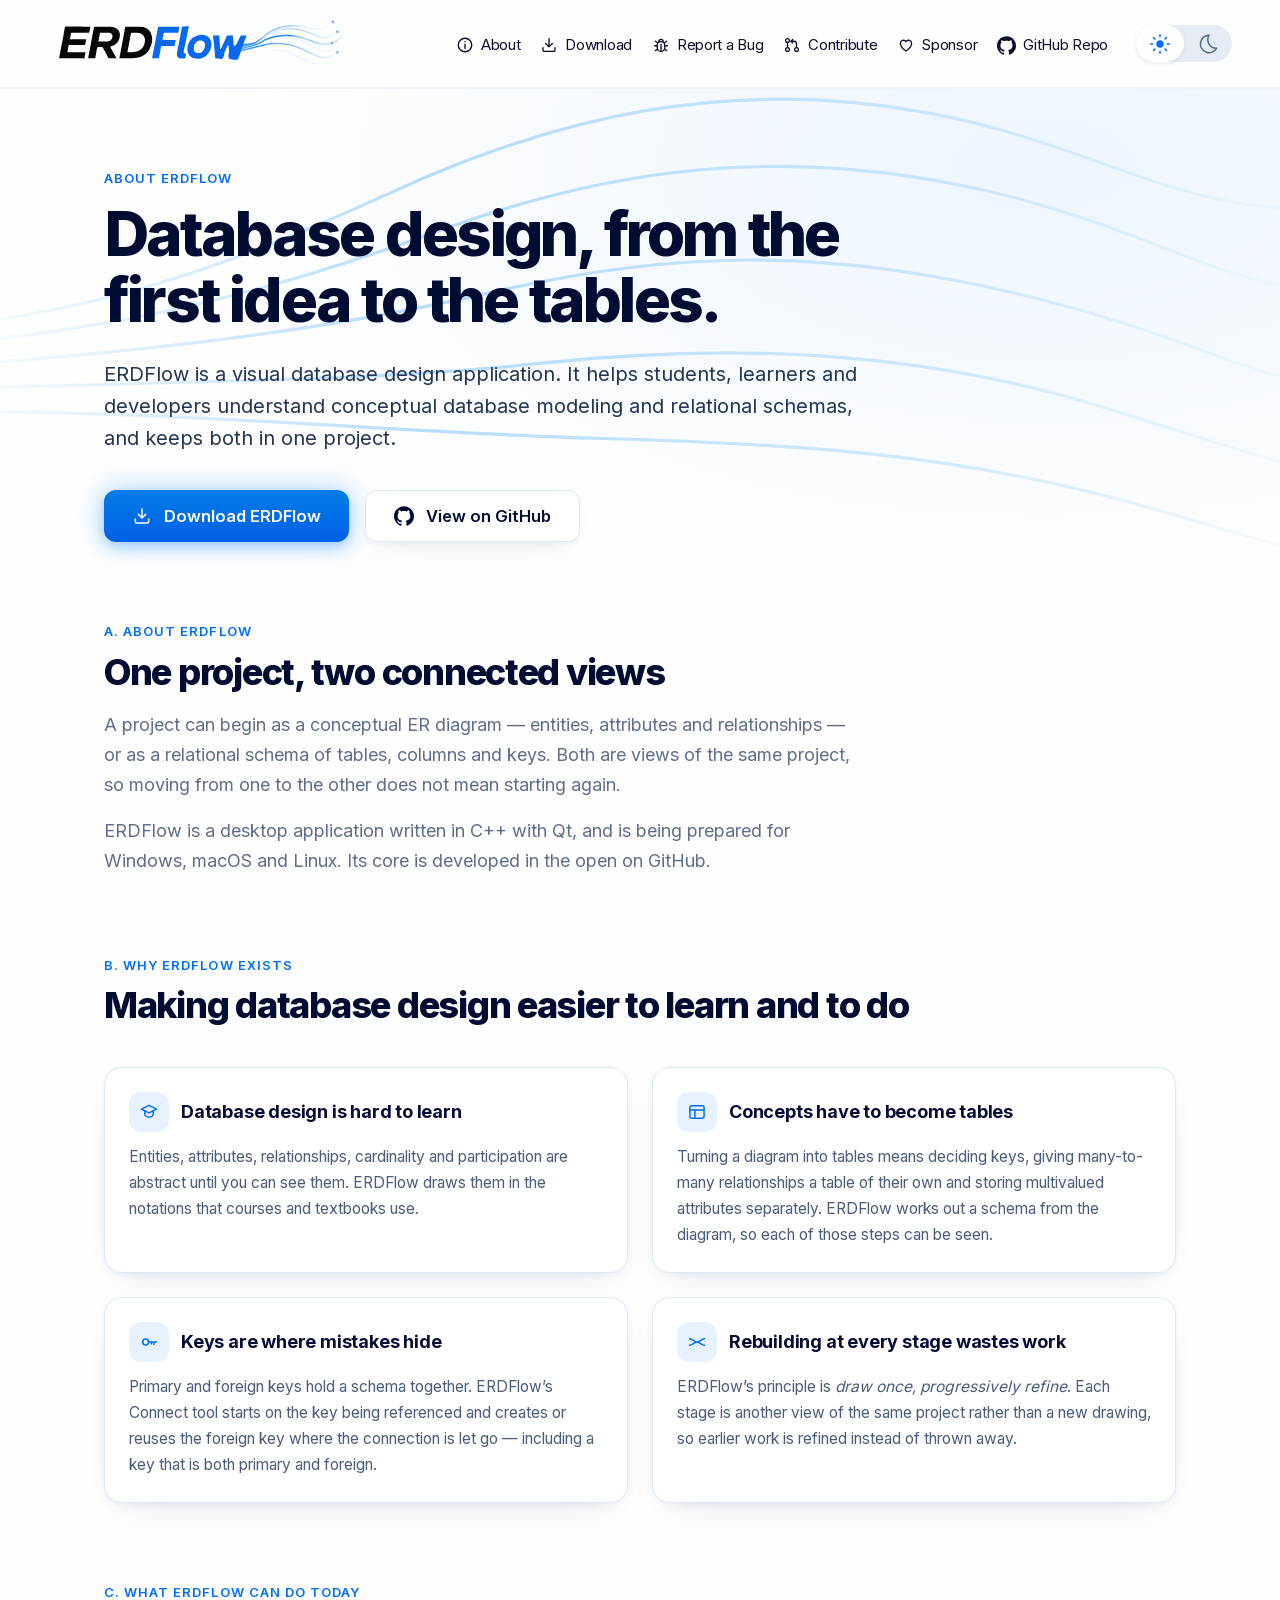
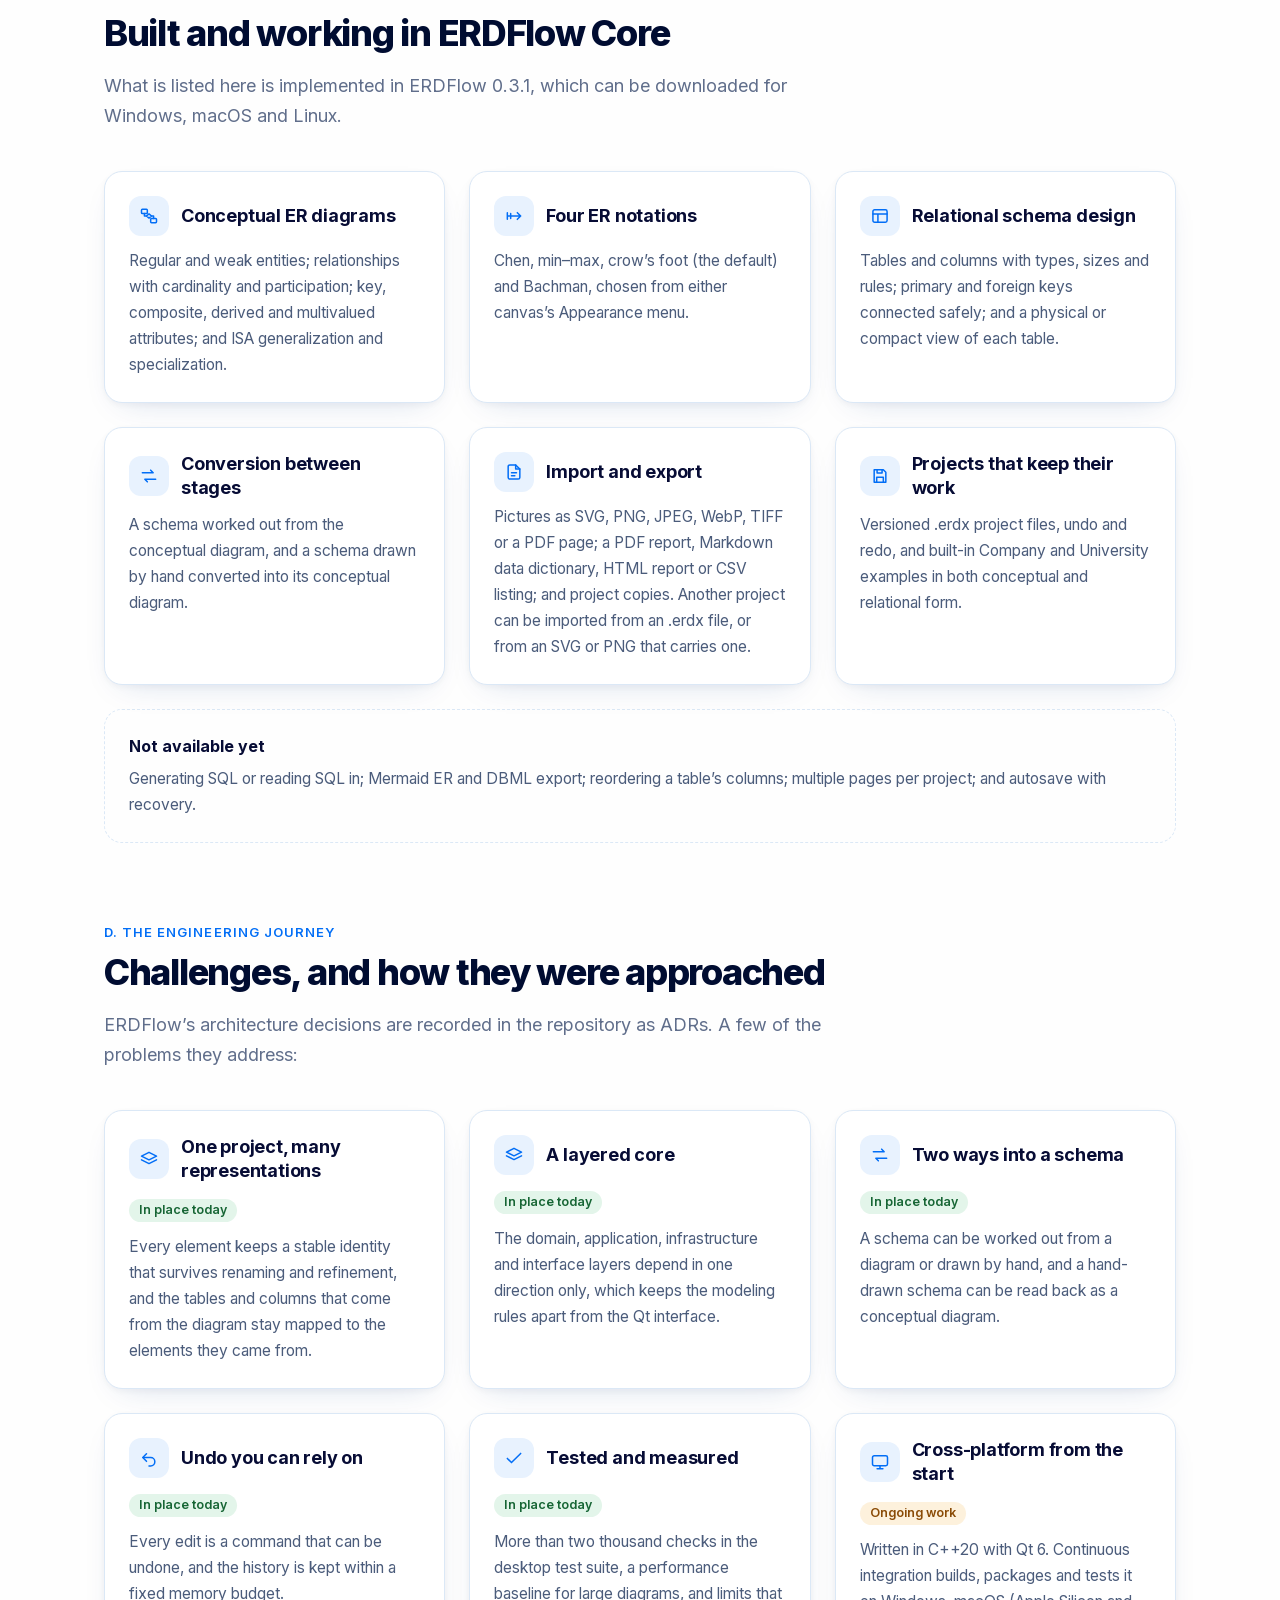
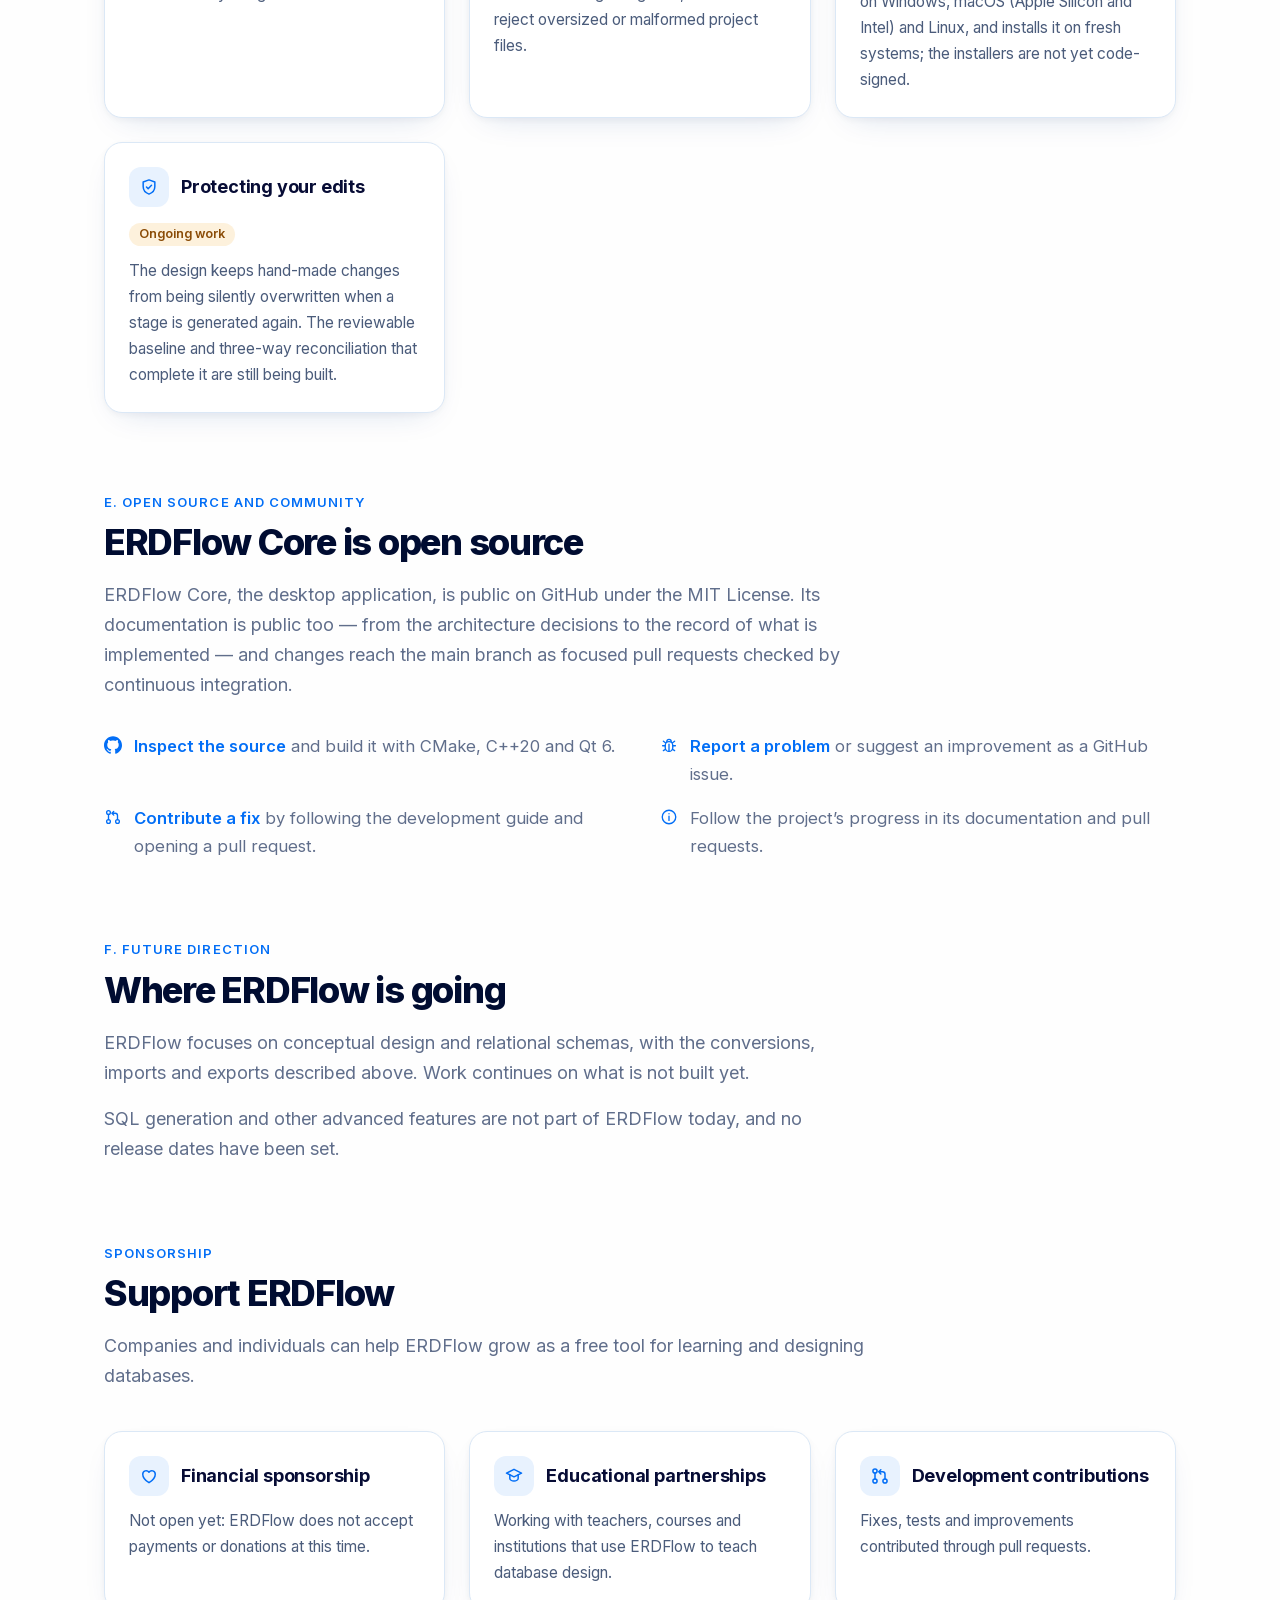
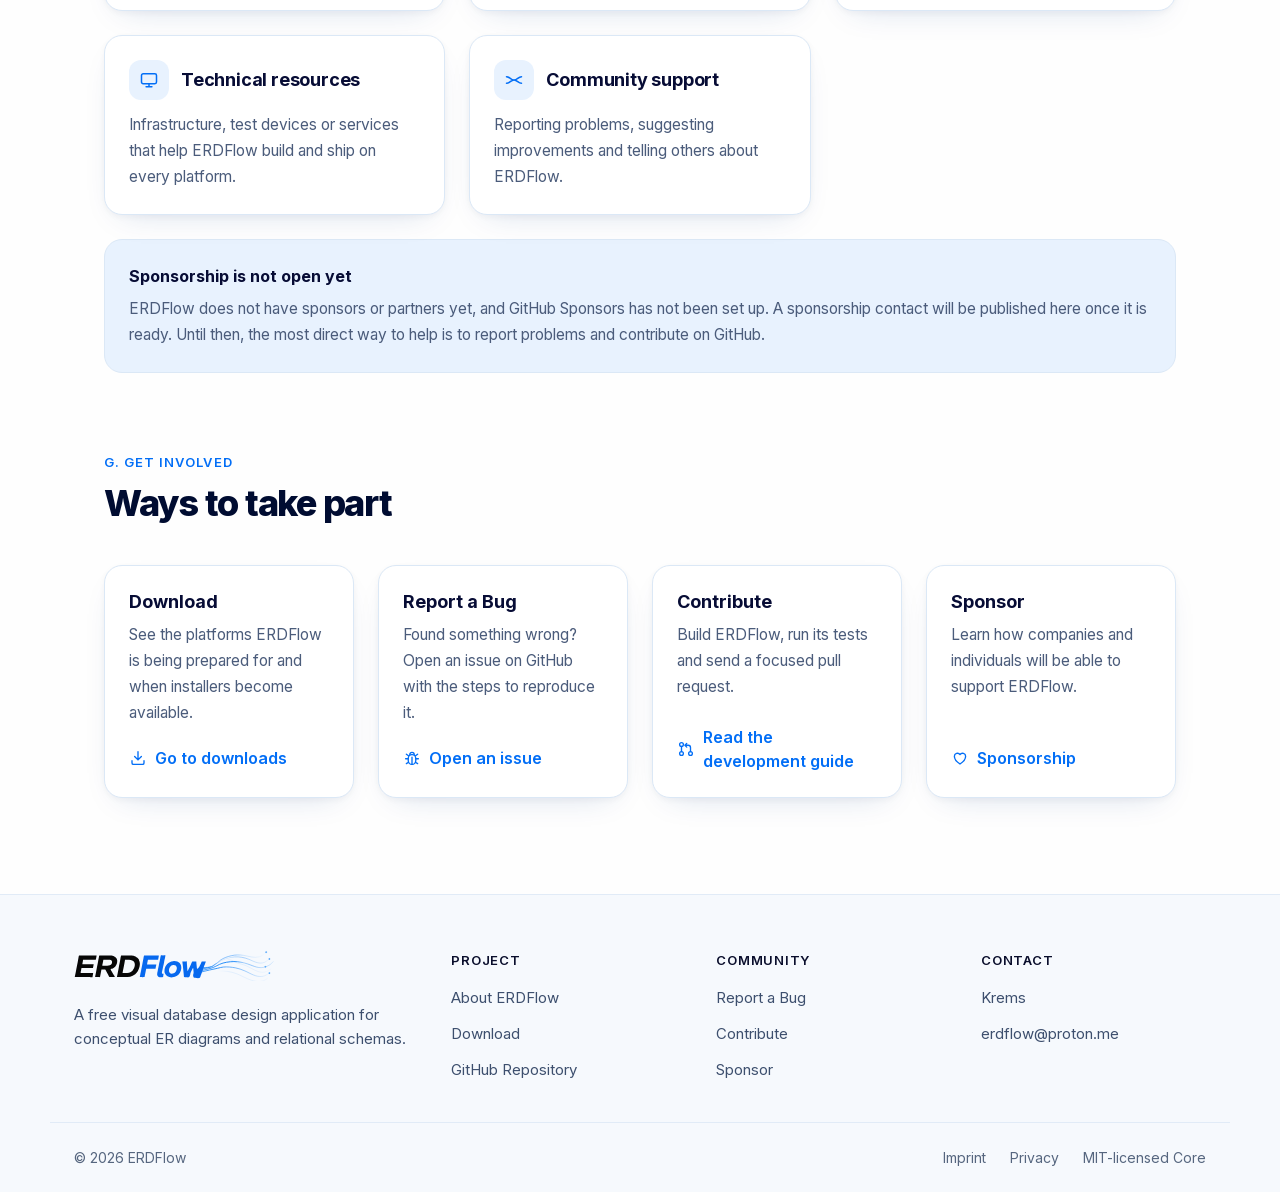
==== commit 013c9eb1: "Publish erdflow-website 9f968f442d61" ====
--- a/about/index.html
+++ b/about/index.html
@@ -1 +1 @@
-<!DOCTYPE html><html lang="en" data-theme="light" class="LINzvG_variable h-full antialiased"><head><meta charSet="utf-8"/><meta name="viewport" content="width=device-width, initial-scale=1"/><link rel="preload" href="/_next/static/media/83afe278b6a6bb3c-s.p.2bn3s6zvc0dyp.woff2" as="font" crossorigin="" type="font/woff2"/><link rel="preload" as="image" href="/brand/erdflow-logo-light.svg"/><link rel="preload" as="image" href="/brand/erdflow-logo-dark.svg"/><link rel="stylesheet" href="/_next/static/chunks/0v9y63jxgz7ti.css" data-precedence="next"/><link rel="preload" as="script" fetchPriority="low" href="/_next/static/chunks/1kexj4s7oxhs2.js"/><script src="/_next/static/chunks/1qgsra9n_8u9w.js" async=""></script><script src="/_next/static/chunks/025e_g9ksha1v.js" async=""></script><script src="/_next/static/chunks/2yz5hczpl6qhr.js" async=""></script><script src="/_next/static/chunks/turbopack-3-ry682tkyiqk.js" async=""></script><script src="/_next/static/chunks/0umf92h1sb77c.js" async=""></script><script src="/_next/static/chunks/15pqqz5ux6dor.js" async=""></script><script src="/_next/static/chunks/27kii70h_k_fs.js" async=""></script><link rel="preload" href="https://static.cloudflareinsights.com/beacon.min.js" as="script"/><title>About ERDFlow — Project and Development</title><meta name="description" content="Learn about ERDFlow, its database design workflow, engineering journey, open-source Core, and plans for future capabilities."/><meta name="application-name" content="ERDFlow"/><link rel="canonical" href="https://erdflow.app/about"/><meta property="og:title" content="About ERDFlow — Project and Development"/><meta property="og:description" content="Learn about ERDFlow, its database design workflow, engineering journey, open-source Core, and plans for future capabilities."/><meta property="og:url" content="https://erdflow.app/about"/><meta property="og:site_name" content="ERDFlow"/><meta property="og:locale" content="en_US"/><meta property="og:image" content="https://erdflow.app/about/opengraph-image.png?opengraph-image.140eve2hhe74n.png"/><meta property="og:image:type" content="image/png"/><meta property="og:image:width" content="1200"/><meta property="og:image:height" content="630"/><meta property="og:image:alt" content="ERDFlow — Visual Database Design"/><meta property="og:type" content="website"/><meta name="twitter:card" content="summary_large_image"/><meta name="twitter:title" content="About ERDFlow — Project and Development"/><meta name="twitter:description" content="Learn about ERDFlow, its database design workflow, engineering journey, open-source Core, and plans for future capabilities."/><meta name="twitter:image" content="https://erdflow.app/about/twitter-image.png?twitter-image.140eve2hhe74n.png"/><meta name="twitter:image:alt" content="ERDFlow — Visual Database Design"/><meta name="twitter:image:type" content="image/png"/><meta name="twitter:image:width" content="1200"/><meta name="twitter:image:height" content="630"/><link rel="icon" href="/favicon.ico?favicon.243hpi4hwtowo.ico" sizes="48x48" type="image/x-icon"/><link rel="icon" href="/icon.svg?icon.0zv8mpn6z60lw.svg" sizes="any" type="image/svg+xml"/><meta name="next-size-adjust" content=""/><script>(function(){var t=null;try{t=localStorage.getItem("erdflow-theme")}catch(e){}if(t!=="light"&&t!=="dark")t=window.matchMedia&&matchMedia("(prefers-color-scheme: dark)").matches?"dark":"light";document.documentElement.setAttribute("data-theme",t)})()</script><script src="/_next/static/chunks/0cz1d0mv5g_q7.js" noModule=""></script></head><body class="min-h-full flex flex-col"><div hidden=""><!--$--><!--/$--></div><header class="flex min-h-[89px] items-center border-b-2 border-(--header-rule) bg-(--header-bg) pr-12 pl-[59px] max-[1239px]:flex-wrap max-[1239px]:gap-y-4 max-[1239px]:py-4 max-[1100px]:px-6 max-[760px]:gap-y-5 max-[760px]:py-5"><a class="-mt-[3px] flex min-w-0 flex-[0_0_286px] min-[1100px]:-ml-px max-[1100px]:basis-[210px] max-[760px]:flex-1" aria-label="ERDFlow home" href="/"><img alt="" width="286" height="44" decoding="async" data-nimg="1" class="h-auto w-full max-w-[286px] dark:hidden" style="color:transparent" src="/brand/erdflow-logo-light.svg"/><img alt="" width="286" height="44" decoding="async" data-nimg="1" class="hidden h-auto w-full max-w-[286px] dark:block" style="color:transparent" src="/brand/erdflow-logo-dark.svg"/></a><nav class="ml-auto flex items-center gap-[30px] pt-[3px] text-base leading-6 tracking-[-0.3px] text-(--nav-text) max-[1359px]:gap-5 max-[1359px]:text-[15px] max-[1239px]:order-3 max-[1239px]:ml-0 max-[1239px]:w-full max-[1239px]:flex-wrap max-[1239px]:justify-center max-[1239px]:gap-x-7 max-[1239px]:gap-y-3 max-[1239px]:pt-0 max-[1239px]:text-base max-[800px]:grid max-[800px]:grid-cols-[repeat(3,auto)] max-[800px]:gap-x-8 max-[640px]:gap-x-5 max-[640px]:text-[14.5px] max-[380px]:grid-cols-[repeat(2,auto)] max-[380px]:gap-x-10" aria-label="Main navigation"><a class="inline-flex items-center gap-[7px] whitespace-nowrap hover:text-(--headline-accent) max-[800px]:justify-self-start" aria-current="page" href="/about"><svg width="18" height="18" viewBox="0 0 24 24" fill="none" stroke="currentColor" stroke-width="1.8" stroke-linecap="round" stroke-linejoin="round" aria-hidden="true" focusable="false" class="shrink-0"><circle cx="12" cy="12" r="9"></circle><path d="M12 11v5.5M12 7.6v.1"></path></svg>About</a><a class="inline-flex items-center gap-[7px] whitespace-nowrap hover:text-(--headline-accent) max-[800px]:justify-self-start" href="/#downloads"><svg width="18" height="18" viewBox="0 0 24 24" fill="none" stroke="currentColor" stroke-width="1.8" stroke-linecap="round" stroke-linejoin="round" aria-hidden="true" focusable="false" class="shrink-0"><path d="M12 3.5v11m-4.5-4.5 4.5 4.5 4.5-4.5M4 15.5v3a2 2 0 0 0 2 2h12a2 2 0 0 0 2-2v-3"></path></svg>Download</a><a href="https://github.com/Zain-Orwa/erdflow/issues/new" class="inline-flex items-center gap-[7px] whitespace-nowrap hover:text-(--headline-accent) max-[800px]:justify-self-start"><svg width="18" height="18" viewBox="0 0 24 24" fill="none" stroke="currentColor" stroke-width="1.8" stroke-linecap="round" stroke-linejoin="round" aria-hidden="true" focusable="false" class="shrink-0"><path d="M9 7.5a3 3 0 0 1 6 0"></path><rect x="7" y="7.5" width="10" height="13" rx="5"></rect><path d="M12 11v9.5M3.5 13H7m10 0h3.5M4.5 19.5 7.4 17.6M19.5 19.5l-2.9-1.9M4.5 7l2.8 2M19.5 7l-2.8 2"></path></svg>Report a Bug</a><a href="https://github.com/Zain-Orwa/erdflow/blob/main/docs/DEVELOPMENT.md" class="inline-flex items-center gap-[7px] whitespace-nowrap hover:text-(--headline-accent) max-[800px]:justify-self-start"><svg width="18" height="18" viewBox="0 0 24 24" fill="none" stroke="currentColor" stroke-width="1.8" stroke-linecap="round" stroke-linejoin="round" aria-hidden="true" focusable="false" class="shrink-0"><circle cx="6" cy="6" r="2.5"></circle><circle cx="6" cy="18" r="2.5"></circle><circle cx="18" cy="18" r="2.5"></circle><path d="M6 8.5v7M18 15.5V10a3 3 0 0 0-3-3h-4.5m2.5-2.5L10.5 7 13 9.5"></path></svg>Contribute</a><a class="inline-flex items-center gap-[7px] whitespace-nowrap hover:text-(--headline-accent) max-[800px]:justify-self-start" href="/about#sponsor"><svg width="18" height="18" viewBox="0 0 24 24" fill="none" stroke="currentColor" stroke-width="1.8" stroke-linecap="round" stroke-linejoin="round" aria-hidden="true" focusable="false" class="shrink-0"><path d="M12 20s-7.5-4.6-7.5-10.2A4.1 4.1 0 0 1 12 7.5a4.1 4.1 0 0 1 7.5 2.3C19.5 15.4 12 20 12 20Z"></path></svg>Sponsor</a><a href="https://github.com/Zain-Orwa/erdflow" class="inline-flex items-center gap-[7px] whitespace-nowrap hover:text-(--headline-accent) max-[800px]:justify-self-start"><svg width="19" height="19" viewBox="0 0 24 24" fill="currentColor" aria-hidden="true" focusable="false" class="shrink-0"><path d="M12 .297c-6.63 0-12 5.373-12 12 0 5.303 3.438 9.8 8.205 11.385.6.113.82-.258.82-.577 0-.285-.01-1.04-.015-2.04-3.338.724-4.042-1.61-4.042-1.61C4.422 18.07 3.633 17.7 3.633 17.7c-1.087-.744.084-.729.084-.729 1.205.084 1.838 1.236 1.838 1.236 1.07 1.835 2.809 1.305 3.495.998.108-.776.417-1.305.76-1.605-2.665-.3-5.466-1.332-5.466-5.93 0-1.31.465-2.38 1.235-3.22-.135-.303-.54-1.523.105-3.176 0 0 1.005-.322 3.3 1.23.96-.267 1.98-.399 3-.405 1.02.006 2.04.138 3 .405 2.28-1.552 3.285-1.23 3.285-1.23.645 1.653.24 2.873.12 3.176.765.84 1.23 1.91 1.23 3.22 0 4.61-2.805 5.625-5.475 5.92.42.36.81 1.096.81 2.22 0 1.606-.015 2.896-.015 3.286 0 .315.21.69.825.57C20.565 22.092 24 17.592 24 12.297c0-6.627-5.373-12-12-12"></path></svg>GitHub Repo</a></nav><div class="ml-10 flex h-[37px] flex-[0_0_96px] rounded-[19px] bg-(--toggle-track) max-[1359px]:ml-7 max-[1239px]:ml-auto" role="group" aria-label="Color theme"><button type="button" class="grid h-[37px] w-12 cursor-pointer place-items-center rounded-[19px] border border-transparent p-0 border-(--toggle-selected-border) bg-(--toggle-selected-bg) text-(--toggle-selected-icon) shadow-(--toggle-selected-shadow) dark:border-transparent dark:bg-transparent dark:text-(--toggle-icon) dark:shadow-none" aria-label="Light mode"><svg width="22" height="22" viewBox="0 0 24 24" aria-hidden="true" focusable="false"><circle cx="12" cy="12" r="4" fill="currentColor"></circle><path d="M12 2v2m0 16v2M2 12h2m16 0h2M5 5l1.5 1.5m11 11L19 19M5 19l1.5-1.5m11-11L19 5" stroke="currentColor" stroke-width="1.7" stroke-linecap="round"></path></svg></button><button type="button" class="grid h-[37px] w-12 cursor-pointer place-items-center rounded-[19px] border border-transparent p-0 text-(--toggle-icon) dark:border-(--toggle-selected-border) dark:bg-(--toggle-selected-bg) dark:text-(--toggle-selected-icon) dark:shadow-(--toggle-selected-shadow)" aria-label="Dark mode"><svg width="22" height="22" viewBox="0 0 24 24" fill="none" aria-hidden="true" focusable="false"><path d="M13.1 2.5a9.5 9.5 0 1 0 8.4 14.1A9.4 9.4 0 0 1 13.1 2.5Z" stroke="currentColor" stroke-width="1.6" stroke-linejoin="round"></path></svg></button></div></header><main class="relative isolate flex-1 bg-background pb-24 max-[760px]:pb-16"><div aria-hidden="true" class="pointer-events-none absolute inset-x-0 top-0 -z-10 h-[520px] overflow-hidden opacity-(--wave-strength)"><svg class="absolute top-0 left-1/2 h-[520px] w-[1440px] min-w-full -translate-x-1/2" viewBox="0 0 1000 520" preserveAspectRatio="xMidYMid slice" fill="none"><defs><linearGradient id="about-strand" x1="0" y1="0" x2="1000" y2="0" gradientUnits="userSpaceOnUse"><stop offset="0" style="stop-color:var(--wave)" stop-opacity="0"></stop><stop offset="0.35" style="stop-color:var(--wave)" stop-opacity="0.28"></stop><stop offset="0.7" style="stop-color:var(--wave)" stop-opacity="0.16"></stop><stop offset="1" style="stop-color:var(--wave)" stop-opacity="0"></stop></linearGradient><radialGradient id="about-wash" cx="0.78" cy="0.25" r="0.6"><stop offset="0" style="stop-color:var(--wave)" stop-opacity="0.07"></stop><stop offset="1" style="stop-color:var(--wave)" stop-opacity="0"></stop></radialGradient></defs><rect width="1000" height="520" fill="url(#about-wash)"></rect><g stroke="url(#about-strand)" stroke-width="2.2" stroke-linecap="round"><path d="M-40 250C120 240 220 200 330 150S560 70 700 96 900 190 1040 150"></path><path d="M-40 262C130 250 240 222 360 178S600 118 740 150 930 240 1040 214"></path><path d="M-40 276C140 264 270 250 400 220S640 190 780 226 950 300 1040 282"></path><path d="M-40 290C150 282 300 284 430 270S690 260 820 300 970 352 1040 346"></path><path d="M-40 304C160 300 320 318 470 322S730 334 860 372 990 410 1040 410"></path></g></svg></div><section aria-labelledby="about-title" class="mx-auto max-w-[1120px] px-6 pt-20 max-[760px]:px-5 max-[760px]:pt-12"><p class="text-[13px] font-semibold tracking-[0.08em] text-(--headline-accent) uppercase">About ERDFlow</p><h1 id="about-title" class="mt-3 max-w-[820px] text-[clamp(40px,5vw,62px)] leading-[1.08] font-[800] tracking-[-0.045em] text-(--headline)">Database design, from the first idea to the tables.</h1><p class="mt-6 max-w-[760px] text-[20px] leading-[32px] text-(--subtitle) max-[760px]:text-[18px] max-[760px]:leading-[29px]">ERDFlow is a visual database design application. It helps students, learners and developers understand conceptual database modeling and relational schemas, and keeps both in one project.</p><div class="mt-9 flex flex-wrap gap-4"><a class="inline-flex h-[52px] items-center justify-center gap-3 rounded-[12px] px-7 text-[16.5px] font-semibold bg-(image:--button-bg) text-white shadow-(--cta-glow)" href="/#downloads"><svg width="20" height="20" viewBox="0 0 24 24" fill="none" stroke="currentColor" stroke-width="1.8" stroke-linecap="round" stroke-linejoin="round" aria-hidden="true" focusable="false" class="shrink-0"><path d="M12 3.5v11m-4.5-4.5 4.5 4.5 4.5-4.5M4 15.5v3a2 2 0 0 0 2 2h12a2 2 0 0 0 2-2v-3"></path></svg>Download ERDFlow</a><a href="https://github.com/Zain-Orwa/erdflow" class="inline-flex h-[52px] items-center justify-center gap-3 rounded-[12px] px-7 text-[16.5px] font-semibold border border-(--surface-border) bg-(--surface) text-(--headline) shadow-(--surface-shadow)"><svg width="20" height="20" viewBox="0 0 24 24" fill="currentColor" aria-hidden="true" focusable="false" class="shrink-0"><path d="M12 .297c-6.63 0-12 5.373-12 12 0 5.303 3.438 9.8 8.205 11.385.6.113.82-.258.82-.577 0-.285-.01-1.04-.015-2.04-3.338.724-4.042-1.61-4.042-1.61C4.422 18.07 3.633 17.7 3.633 17.7c-1.087-.744.084-.729.084-.729 1.205.084 1.838 1.236 1.838 1.236 1.07 1.835 2.809 1.305 3.495.998.108-.776.417-1.305.76-1.605-2.665-.3-5.466-1.332-5.466-5.93 0-1.31.465-2.38 1.235-3.22-.135-.303-.54-1.523.105-3.176 0 0 1.005-.322 3.3 1.23.96-.267 1.98-.399 3-.405 1.02.006 2.04.138 3 .405 2.28-1.552 3.285-1.23 3.285-1.23.645 1.653.24 2.873.12 3.176.765.84 1.23 1.91 1.23 3.22 0 4.61-2.805 5.625-5.475 5.92.42.36.81 1.096.81 2.22 0 1.606-.015 2.896-.015 3.286 0 .315.21.69.825.57C20.565 22.092 24 17.592 24 12.297c0-6.627-5.373-12-12-12"></path></svg>View on GitHub</a></div></section><section id="what-it-is" aria-labelledby="what-it-is-title" class="mx-auto max-w-[1120px] scroll-mt-6 px-6 pt-20 max-[760px]:px-5 max-[760px]:pt-14"><p class="text-[13px] font-semibold tracking-[0.08em] text-(--headline-accent) uppercase">A. About ERDFlow</p><h2 id="what-it-is-title" class="mt-2 text-[36px] leading-[44px] font-[800] tracking-[-0.035em] text-(--headline) max-[760px]:text-[29px] max-[760px]:leading-9">One project, two connected views</h2><div class="mt-4 max-w-[760px] text-[18px] leading-[30px] text-(--description) max-[760px]:text-[17px] max-[760px]:leading-7"><p>A project can begin as a conceptual ER diagram — entities, attributes and relationships — or as a relational schema of tables, columns and keys. Both are views of the same project, so moving from one to the other does not mean starting again.</p><p class="mt-4">ERDFlow is a desktop application written in C++ with Qt, and is being prepared for Windows, macOS and Linux. Its core is developed in the open on GitHub.</p></div></section><section id="why" aria-labelledby="why-title" class="mx-auto max-w-[1120px] scroll-mt-6 px-6 pt-20 max-[760px]:px-5 max-[760px]:pt-14"><p class="text-[13px] font-semibold tracking-[0.08em] text-(--headline-accent) uppercase">B. Why ERDFlow exists</p><h2 id="why-title" class="mt-2 text-[36px] leading-[44px] font-[800] tracking-[-0.035em] text-(--headline) max-[760px]:text-[29px] max-[760px]:leading-9">Making database design easier to learn and to do</h2><div class="mt-10 grid grid-cols-2 gap-6 max-[760px]:grid-cols-1"><div class="flex flex-col rounded-[18px] border border-(--surface-border) bg-(--surface) p-6 shadow-(--surface-shadow)"><div class="flex items-center gap-3"><span class="grid size-10 shrink-0 place-items-center rounded-[12px] bg-(--accent-soft) text-(--headline-accent)"><svg width="20" height="20" viewBox="0 0 24 24" fill="none" stroke="currentColor" stroke-width="1.8" stroke-linecap="round" stroke-linejoin="round" aria-hidden="true" focusable="false"><path d="M3 8.5 12 4l9 4.5-9 4.5Z"></path><path d="M7 10.5v4.5c0 1.4 2.2 3 5 3s5-1.6 5-3v-4.5"></path></svg></span><h3 class="text-[18px] leading-6 font-bold tracking-[-0.2px] text-(--card-heading)">Database design is hard to learn</h3></div><div class="mt-3 text-[15.5px] leading-[26px] text-(--card-benefit)">Entities, attributes, relationships, cardinality and participation are abstract until you can see them. ERDFlow draws them in the notations that courses and textbooks use.</div></div><div class="flex flex-col rounded-[18px] border border-(--surface-border) bg-(--surface) p-6 shadow-(--surface-shadow)"><div class="flex items-center gap-3"><span class="grid size-10 shrink-0 place-items-center rounded-[12px] bg-(--accent-soft) text-(--headline-accent)"><svg width="20" height="20" viewBox="0 0 24 24" fill="none" stroke="currentColor" stroke-width="1.8" stroke-linecap="round" stroke-linejoin="round" aria-hidden="true" focusable="false"><rect x="3.5" y="4.5" width="17" height="15" rx="2"></rect><path d="M3.5 9.5h17M9.5 9.5v10"></path></svg></span><h3 class="text-[18px] leading-6 font-bold tracking-[-0.2px] text-(--card-heading)">Concepts have to become tables</h3></div><div class="mt-3 text-[15.5px] leading-[26px] text-(--card-benefit)">Turning a diagram into tables means deciding keys, giving many-to-many relationships a table of their own and storing multivalued attributes separately. ERDFlow works out a schema from the diagram, so each of those steps can be seen.</div></div><div class="flex flex-col rounded-[18px] border border-(--surface-border) bg-(--surface) p-6 shadow-(--surface-shadow)"><div class="flex items-center gap-3"><span class="grid size-10 shrink-0 place-items-center rounded-[12px] bg-(--accent-soft) text-(--headline-accent)"><svg width="20" height="20" viewBox="0 0 24 24" fill="none" stroke="currentColor" stroke-width="1.8" stroke-linecap="round" stroke-linejoin="round" aria-hidden="true" focusable="false"><circle cx="8" cy="12" r="3.5"></circle><path d="M11.5 12H21m-3 0v3m-3-3v2"></path></svg></span><h3 class="text-[18px] leading-6 font-bold tracking-[-0.2px] text-(--card-heading)">Keys are where mistakes hide</h3></div><div class="mt-3 text-[15.5px] leading-[26px] text-(--card-benefit)">Primary and foreign keys hold a schema together. ERDFlow’s Connect tool starts on the key being referenced and creates or reuses the foreign key where the connection is let go — including a key that is both primary and foreign.</div></div><div class="flex flex-col rounded-[18px] border border-(--surface-border) bg-(--surface) p-6 shadow-(--surface-shadow)"><div class="flex items-center gap-3"><span class="grid size-10 shrink-0 place-items-center rounded-[12px] bg-(--accent-soft) text-(--headline-accent)"><svg width="20" height="20" viewBox="0 0 24 24" fill="none" stroke="currentColor" stroke-width="1.8" stroke-linecap="round" stroke-linejoin="round" aria-hidden="true" focusable="false"><path d="M3 8c4 0 5 4 9 4s5-4 9-4M3 16c4 0 5-4 9-4s5 4 9 4"></path></svg></span><h3 class="text-[18px] leading-6 font-bold tracking-[-0.2px] text-(--card-heading)">Rebuilding at every stage wastes work</h3></div><div class="mt-3 text-[15.5px] leading-[26px] text-(--card-benefit)">ERDFlow’s principle is <em>draw once, progressively refine</em>. Each stage is another view of the same project rather than a new drawing, so earlier work is refined instead of thrown away.</div></div></div></section><section id="today" aria-labelledby="today-title" class="mx-auto max-w-[1120px] scroll-mt-6 px-6 pt-20 max-[760px]:px-5 max-[760px]:pt-14"><p class="text-[13px] font-semibold tracking-[0.08em] text-(--headline-accent) uppercase">C. What ERDFlow can do today</p><h2 id="today-title" class="mt-2 text-[36px] leading-[44px] font-[800] tracking-[-0.035em] text-(--headline) max-[760px]:text-[29px] max-[760px]:leading-9">Built and working in ERDFlow Core</h2><div class="mt-4 max-w-[760px] text-[18px] leading-[30px] text-(--description) max-[760px]:text-[17px] max-[760px]:leading-7">What is listed here is implemented in ERDFlow 0.3.0, which can be downloaded for Windows, macOS and Linux.</div><div class="mt-10 grid grid-cols-3 gap-6 max-[1000px]:grid-cols-2 max-[640px]:grid-cols-1"><div class="flex flex-col rounded-[18px] border border-(--surface-border) bg-(--surface) p-6 shadow-(--surface-shadow)"><div class="flex items-center gap-3"><span class="grid size-10 shrink-0 place-items-center rounded-[12px] bg-(--accent-soft) text-(--headline-accent)"><svg width="20" height="20" viewBox="0 0 24 24" fill="none" stroke="currentColor" stroke-width="1.8" stroke-linecap="round" stroke-linejoin="round" aria-hidden="true" focusable="false"><rect x="3" y="4" width="7" height="5" rx="1"></rect><rect x="14" y="15" width="7" height="5" rx="1"></rect><path d="m12 9.5 3 2.5-3 2.5-3-2.5Z"></path><path d="M6.5 9v3H9m6 0h2.5v3"></path></svg></span><h3 class="text-[18px] leading-6 font-bold tracking-[-0.2px] text-(--card-heading)">Conceptual ER diagrams</h3></div><div class="mt-3 text-[15.5px] leading-[26px] text-(--card-benefit)">Regular and weak entities; relationships with cardinality and participation; key, composite, derived and multivalued attributes; and ISA generalization and specialization.</div></div><div class="flex flex-col rounded-[18px] border border-(--surface-border) bg-(--surface) p-6 shadow-(--surface-shadow)"><div class="flex items-center gap-3"><span class="grid size-10 shrink-0 place-items-center rounded-[12px] bg-(--accent-soft) text-(--headline-accent)"><svg width="20" height="20" viewBox="0 0 24 24" fill="none" stroke="currentColor" stroke-width="1.8" stroke-linecap="round" stroke-linejoin="round" aria-hidden="true" focusable="false"><path d="M4 12h16M16 8l4 4-4 4M4 8v8M8 9v6"></path></svg></span><h3 class="text-[18px] leading-6 font-bold tracking-[-0.2px] text-(--card-heading)">Four ER notations</h3></div><div class="mt-3 text-[15.5px] leading-[26px] text-(--card-benefit)">Chen, min–max, crow’s foot (the default) and Bachman, chosen from either canvas’s Appearance menu.</div></div><div class="flex flex-col rounded-[18px] border border-(--surface-border) bg-(--surface) p-6 shadow-(--surface-shadow)"><div class="flex items-center gap-3"><span class="grid size-10 shrink-0 place-items-center rounded-[12px] bg-(--accent-soft) text-(--headline-accent)"><svg width="20" height="20" viewBox="0 0 24 24" fill="none" stroke="currentColor" stroke-width="1.8" stroke-linecap="round" stroke-linejoin="round" aria-hidden="true" focusable="false"><rect x="3.5" y="4.5" width="17" height="15" rx="2"></rect><path d="M3.5 9.5h17M9.5 9.5v10"></path></svg></span><h3 class="text-[18px] leading-6 font-bold tracking-[-0.2px] text-(--card-heading)">Relational schema design</h3></div><div class="mt-3 text-[15.5px] leading-[26px] text-(--card-benefit)">Tables and columns with types, sizes and rules; primary and foreign keys connected safely; and a physical or compact view of each table.</div></div><div class="flex flex-col rounded-[18px] border border-(--surface-border) bg-(--surface) p-6 shadow-(--surface-shadow)"><div class="flex items-center gap-3"><span class="grid size-10 shrink-0 place-items-center rounded-[12px] bg-(--accent-soft) text-(--headline-accent)"><svg width="20" height="20" viewBox="0 0 24 24" fill="none" stroke="currentColor" stroke-width="1.8" stroke-linecap="round" stroke-linejoin="round" aria-hidden="true" focusable="false"><path d="M4 8h13l-3-3M20 16H7l3 3"></path></svg></span><h3 class="text-[18px] leading-6 font-bold tracking-[-0.2px] text-(--card-heading)">Conversion between stages</h3></div><div class="mt-3 text-[15.5px] leading-[26px] text-(--card-benefit)">A schema worked out from the conceptual diagram, and a schema drawn by hand converted into its conceptual diagram.</div></div><div class="flex flex-col rounded-[18px] border border-(--surface-border) bg-(--surface) p-6 shadow-(--surface-shadow)"><div class="flex items-center gap-3"><span class="grid size-10 shrink-0 place-items-center rounded-[12px] bg-(--accent-soft) text-(--headline-accent)"><svg width="20" height="20" viewBox="0 0 24 24" fill="none" stroke="currentColor" stroke-width="1.8" stroke-linecap="round" stroke-linejoin="round" aria-hidden="true" focusable="false"><path d="M14 3.5H7a2 2 0 0 0-2 2v13a2 2 0 0 0 2 2h10a2 2 0 0 0 2-2V8.5Z"></path><path d="M14 3.5v5h5M9 13h6M9 16.5h4"></path></svg></span><h3 class="text-[18px] leading-6 font-bold tracking-[-0.2px] text-(--card-heading)">Import and export</h3></div><div class="mt-3 text-[15.5px] leading-[26px] text-(--card-benefit)">Pictures as SVG, PNG, JPEG, WebP, TIFF or a PDF page; a PDF report, Markdown data dictionary, HTML report or CSV listing; and project copies. Another project can be imported from an .erdx file, or from an SVG or PNG that carries one.</div></div><div class="flex flex-col rounded-[18px] border border-(--surface-border) bg-(--surface) p-6 shadow-(--surface-shadow)"><div class="flex items-center gap-3"><span class="grid size-10 shrink-0 place-items-center rounded-[12px] bg-(--accent-soft) text-(--headline-accent)"><svg width="20" height="20" viewBox="0 0 24 24" fill="none" stroke="currentColor" stroke-width="1.8" stroke-linecap="round" stroke-linejoin="round" aria-hidden="true" focusable="false"><path d="M5 4.5h11l3 3v12H5Z"></path><path d="M8.5 4.5v4h6v-4M8 19.5v-6h8v6"></path></svg></span><h3 class="text-[18px] leading-6 font-bold tracking-[-0.2px] text-(--card-heading)">Projects that keep their work</h3></div><div class="mt-3 text-[15.5px] leading-[26px] text-(--card-benefit)">Versioned .erdx project files, undo and redo, and built-in Company and University examples in both conceptual and relational form.</div></div></div><div class="mt-6 rounded-[18px] border border-dashed border-(--surface-border) p-6"><h3 class="text-[16px] font-bold text-(--card-heading)">Not available yet</h3><p class="mt-2 text-[15.5px] leading-[26px] text-(--card-benefit)">Generating SQL or reading SQL in; Mermaid ER and DBML export; reordering a table’s columns; multiple pages per project; and autosave with recovery.</p></div></section><section id="engineering" aria-labelledby="engineering-title" class="mx-auto max-w-[1120px] scroll-mt-6 px-6 pt-20 max-[760px]:px-5 max-[760px]:pt-14"><p class="text-[13px] font-semibold tracking-[0.08em] text-(--headline-accent) uppercase">D. The engineering journey</p><h2 id="engineering-title" class="mt-2 text-[36px] leading-[44px] font-[800] tracking-[-0.035em] text-(--headline) max-[760px]:text-[29px] max-[760px]:leading-9">Challenges, and how they were approached</h2><div class="mt-4 max-w-[760px] text-[18px] leading-[30px] text-(--description) max-[760px]:text-[17px] max-[760px]:leading-7">ERDFlow’s architecture decisions are recorded in the repository as ADRs. A few of the problems they address:</div><div class="mt-10 grid grid-cols-3 gap-6 max-[1000px]:grid-cols-2 max-[640px]:grid-cols-1"><div class="flex flex-col rounded-[18px] border border-(--surface-border) bg-(--surface) p-6 shadow-(--surface-shadow)"><div class="flex items-center gap-3"><span class="grid size-10 shrink-0 place-items-center rounded-[12px] bg-(--accent-soft) text-(--headline-accent)"><svg width="20" height="20" viewBox="0 0 24 24" fill="none" stroke="currentColor" stroke-width="1.8" stroke-linecap="round" stroke-linejoin="round" aria-hidden="true" focusable="false"><path d="m12 4 9 4.5-9 4.5-9-4.5Z"></path><path d="m3 13 9 4.5 9-4.5"></path></svg></span><h3 class="text-[18px] leading-6 font-bold tracking-[-0.2px] text-(--card-heading)">One project, many representations</h3></div><p class="mt-4 w-fit rounded-full px-[10px] py-[2px] text-[12.5px] font-semibold bg-(--status-built-bg) text-(--status-built-text)">In place today</p><div class="mt-3 text-[15.5px] leading-[26px] text-(--card-benefit)">Every element keeps a stable identity that survives renaming and refinement, and the tables and columns that come from the diagram stay mapped to the elements they came from.</div></div><div class="flex flex-col rounded-[18px] border border-(--surface-border) bg-(--surface) p-6 shadow-(--surface-shadow)"><div class="flex items-center gap-3"><span class="grid size-10 shrink-0 place-items-center rounded-[12px] bg-(--accent-soft) text-(--headline-accent)"><svg width="20" height="20" viewBox="0 0 24 24" fill="none" stroke="currentColor" stroke-width="1.8" stroke-linecap="round" stroke-linejoin="round" aria-hidden="true" focusable="false"><path d="m12 4 9 4.5-9 4.5-9-4.5Z"></path><path d="m3 13 9 4.5 9-4.5"></path></svg></span><h3 class="text-[18px] leading-6 font-bold tracking-[-0.2px] text-(--card-heading)">A layered core</h3></div><p class="mt-4 w-fit rounded-full px-[10px] py-[2px] text-[12.5px] font-semibold bg-(--status-built-bg) text-(--status-built-text)">In place today</p><div class="mt-3 text-[15.5px] leading-[26px] text-(--card-benefit)">The domain, application, infrastructure and interface layers depend in one direction only, which keeps the modeling rules apart from the Qt interface.</div></div><div class="flex flex-col rounded-[18px] border border-(--surface-border) bg-(--surface) p-6 shadow-(--surface-shadow)"><div class="flex items-center gap-3"><span class="grid size-10 shrink-0 place-items-center rounded-[12px] bg-(--accent-soft) text-(--headline-accent)"><svg width="20" height="20" viewBox="0 0 24 24" fill="none" stroke="currentColor" stroke-width="1.8" stroke-linecap="round" stroke-linejoin="round" aria-hidden="true" focusable="false"><path d="M4 8h13l-3-3M20 16H7l3 3"></path></svg></span><h3 class="text-[18px] leading-6 font-bold tracking-[-0.2px] text-(--card-heading)">Two ways into a schema</h3></div><p class="mt-4 w-fit rounded-full px-[10px] py-[2px] text-[12.5px] font-semibold bg-(--status-built-bg) text-(--status-built-text)">In place today</p><div class="mt-3 text-[15.5px] leading-[26px] text-(--card-benefit)">A schema can be worked out from a diagram or drawn by hand, and a hand-drawn schema can be read back as a conceptual diagram.</div></div><div class="flex flex-col rounded-[18px] border border-(--surface-border) bg-(--surface) p-6 shadow-(--surface-shadow)"><div class="flex items-center gap-3"><span class="grid size-10 shrink-0 place-items-center rounded-[12px] bg-(--accent-soft) text-(--headline-accent)"><svg width="20" height="20" viewBox="0 0 24 24" fill="none" stroke="currentColor" stroke-width="1.8" stroke-linecap="round" stroke-linejoin="round" aria-hidden="true" focusable="false"><path d="M9 7 4.5 11.5 9 16"></path><path d="M5 11.5h9a5 5 0 0 1 0 10h-2"></path></svg></span><h3 class="text-[18px] leading-6 font-bold tracking-[-0.2px] text-(--card-heading)">Undo you can rely on</h3></div><p class="mt-4 w-fit rounded-full px-[10px] py-[2px] text-[12.5px] font-semibold bg-(--status-built-bg) text-(--status-built-text)">In place today</p><div class="mt-3 text-[15.5px] leading-[26px] text-(--card-benefit)">Every edit is a command that can be undone, and the history is kept within a fixed memory budget.</div></div><div class="flex flex-col rounded-[18px] border border-(--surface-border) bg-(--surface) p-6 shadow-(--surface-shadow)"><div class="flex items-center gap-3"><span class="grid size-10 shrink-0 place-items-center rounded-[12px] bg-(--accent-soft) text-(--headline-accent)"><svg width="20" height="20" viewBox="0 0 24 24" fill="none" stroke="currentColor" stroke-width="1.8" stroke-linecap="round" stroke-linejoin="round" aria-hidden="true" focusable="false"><path d="M4 12.5 9 17.5 20 6.5"></path></svg></span><h3 class="text-[18px] leading-6 font-bold tracking-[-0.2px] text-(--card-heading)">Tested and measured</h3></div><p class="mt-4 w-fit rounded-full px-[10px] py-[2px] text-[12.5px] font-semibold bg-(--status-built-bg) text-(--status-built-text)">In place today</p><div class="mt-3 text-[15.5px] leading-[26px] text-(--card-benefit)">More than two thousand checks in the desktop test suite, a performance baseline for large diagrams, and limits that reject oversized or malformed project files.</div></div><div class="flex flex-col rounded-[18px] border border-(--surface-border) bg-(--surface) p-6 shadow-(--surface-shadow)"><div class="flex items-center gap-3"><span class="grid size-10 shrink-0 place-items-center rounded-[12px] bg-(--accent-soft) text-(--headline-accent)"><svg width="20" height="20" viewBox="0 0 24 24" fill="none" stroke="currentColor" stroke-width="1.8" stroke-linecap="round" stroke-linejoin="round" aria-hidden="true" focusable="false"><rect x="3" y="4.5" width="18" height="12" rx="2"></rect><path d="M8.5 20h7M12 16.5V20"></path></svg></span><h3 class="text-[18px] leading-6 font-bold tracking-[-0.2px] text-(--card-heading)">Cross-platform from the start</h3></div><p class="mt-4 w-fit rounded-full px-[10px] py-[2px] text-[12.5px] font-semibold bg-(--status-open-bg) text-(--status-open-text)">Ongoing work</p><div class="mt-3 text-[15.5px] leading-[26px] text-(--card-benefit)">Written in C++20 with Qt 6. Continuous integration builds, packages and tests it on Windows, macOS (Apple Silicon and Intel) and Linux, and installs it on fresh systems; the installers are not yet code-signed.</div></div><div class="flex flex-col rounded-[18px] border border-(--surface-border) bg-(--surface) p-6 shadow-(--surface-shadow)"><div class="flex items-center gap-3"><span class="grid size-10 shrink-0 place-items-center rounded-[12px] bg-(--accent-soft) text-(--headline-accent)"><svg width="20" height="20" viewBox="0 0 24 24" fill="none" stroke="currentColor" stroke-width="1.8" stroke-linecap="round" stroke-linejoin="round" aria-hidden="true" focusable="false"><path d="M12 3.5 19 6v5.5c0 4.2-3 7.6-7 9-4-1.4-7-4.8-7-9V6Z"></path><path d="m9 12 2 2 4-4"></path></svg></span><h3 class="text-[18px] leading-6 font-bold tracking-[-0.2px] text-(--card-heading)">Protecting your edits</h3></div><p class="mt-4 w-fit rounded-full px-[10px] py-[2px] text-[12.5px] font-semibold bg-(--status-open-bg) text-(--status-open-text)">Ongoing work</p><div class="mt-3 text-[15.5px] leading-[26px] text-(--card-benefit)">The design keeps hand-made changes from being silently overwritten when a stage is generated again. The reviewable baseline and three-way reconciliation that complete it are still being built.</div></div></div></section><section id="open-source" aria-labelledby="open-source-title" class="mx-auto max-w-[1120px] scroll-mt-6 px-6 pt-20 max-[760px]:px-5 max-[760px]:pt-14"><p class="text-[13px] font-semibold tracking-[0.08em] text-(--headline-accent) uppercase">E. Open source and community</p><h2 id="open-source-title" class="mt-2 text-[36px] leading-[44px] font-[800] tracking-[-0.035em] text-(--headline) max-[760px]:text-[29px] max-[760px]:leading-9">ERDFlow Core is open source</h2><div class="mt-4 max-w-[760px] text-[18px] leading-[30px] text-(--description) max-[760px]:text-[17px] max-[760px]:leading-7"><p>ERDFlow Core, the desktop application, is public on GitHub under the MIT License. Its documentation is public too — from the architecture decisions to the record of what is implemented — and changes reach the main branch as focused pull requests checked by continuous integration.</p></div><ul class="mt-8 grid grid-cols-2 gap-x-10 gap-y-4 text-[16.5px] leading-7 text-(--description) max-[760px]:grid-cols-1"><li class="flex gap-3"><span class="mt-1 text-(--headline-accent)"><svg width="18" height="18" viewBox="0 0 24 24" fill="currentColor" aria-hidden="true" focusable="false" class="shrink-0"><path d="M12 .297c-6.63 0-12 5.373-12 12 0 5.303 3.438 9.8 8.205 11.385.6.113.82-.258.82-.577 0-.285-.01-1.04-.015-2.04-3.338.724-4.042-1.61-4.042-1.61C4.422 18.07 3.633 17.7 3.633 17.7c-1.087-.744.084-.729.084-.729 1.205.084 1.838 1.236 1.838 1.236 1.07 1.835 2.809 1.305 3.495.998.108-.776.417-1.305.76-1.605-2.665-.3-5.466-1.332-5.466-5.93 0-1.31.465-2.38 1.235-3.22-.135-.303-.54-1.523.105-3.176 0 0 1.005-.322 3.3 1.23.96-.267 1.98-.399 3-.405 1.02.006 2.04.138 3 .405 2.28-1.552 3.285-1.23 3.285-1.23.645 1.653.24 2.873.12 3.176.765.84 1.23 1.91 1.23 3.22 0 4.61-2.805 5.625-5.475 5.92.42.36.81 1.096.81 2.22 0 1.606-.015 2.896-.015 3.286 0 .315.21.69.825.57C20.565 22.092 24 17.592 24 12.297c0-6.627-5.373-12-12-12"></path></svg></span><span><a href="https://github.com/Zain-Orwa/erdflow" class="inline-flex items-center gap-2 font-semibold text-(--headline-accent) hover:underline underline-offset-4">Inspect the source</a> and build it with CMake, C++20 and Qt 6.</span></li><li class="flex gap-3"><span class="mt-1 text-(--headline-accent)"><svg width="18" height="18" viewBox="0 0 24 24" fill="none" stroke="currentColor" stroke-width="1.8" stroke-linecap="round" stroke-linejoin="round" aria-hidden="true" focusable="false" class="shrink-0"><path d="M9 7.5a3 3 0 0 1 6 0"></path><rect x="7" y="7.5" width="10" height="13" rx="5"></rect><path d="M12 11v9.5M3.5 13H7m10 0h3.5M4.5 19.5 7.4 17.6M19.5 19.5l-2.9-1.9M4.5 7l2.8 2M19.5 7l-2.8 2"></path></svg></span><span><a href="https://github.com/Zain-Orwa/erdflow/issues/new" class="inline-flex items-center gap-2 font-semibold text-(--headline-accent) hover:underline underline-offset-4">Report a problem</a> or suggest an improvement as a GitHub issue.</span></li><li class="flex gap-3"><span class="mt-1 text-(--headline-accent)"><svg width="18" height="18" viewBox="0 0 24 24" fill="none" stroke="currentColor" stroke-width="1.8" stroke-linecap="round" stroke-linejoin="round" aria-hidden="true" focusable="false" class="shrink-0"><circle cx="6" cy="6" r="2.5"></circle><circle cx="6" cy="18" r="2.5"></circle><circle cx="18" cy="18" r="2.5"></circle><path d="M6 8.5v7M18 15.5V10a3 3 0 0 0-3-3h-4.5m2.5-2.5L10.5 7 13 9.5"></path></svg></span><span><a href="https://github.com/Zain-Orwa/erdflow/blob/main/docs/DEVELOPMENT.md" class="inline-flex items-center gap-2 font-semibold text-(--headline-accent) hover:underline underline-offset-4">Contribute a fix</a> by following the development guide and opening a pull request.</span></li><li class="flex gap-3"><span class="mt-1 text-(--headline-accent)"><svg width="18" height="18" viewBox="0 0 24 24" fill="none" stroke="currentColor" stroke-width="1.8" stroke-linecap="round" stroke-linejoin="round" aria-hidden="true" focusable="false" class="shrink-0"><circle cx="12" cy="12" r="9"></circle><path d="M12 11v5.5M12 7.6v.1"></path></svg></span><span>Follow the project’s progress in its documentation and pull requests.</span></li></ul></section><section id="future" aria-labelledby="future-title" class="mx-auto max-w-[1120px] scroll-mt-6 px-6 pt-20 max-[760px]:px-5 max-[760px]:pt-14"><p class="text-[13px] font-semibold tracking-[0.08em] text-(--headline-accent) uppercase">F. Future direction</p><h2 id="future-title" class="mt-2 text-[36px] leading-[44px] font-[800] tracking-[-0.035em] text-(--headline) max-[760px]:text-[29px] max-[760px]:leading-9">Where ERDFlow is going</h2><div class="mt-4 max-w-[760px] text-[18px] leading-[30px] text-(--description) max-[760px]:text-[17px] max-[760px]:leading-7"><p>ERDFlow focuses on conceptual design and relational schemas, with the conversions, imports and exports described above. Work continues on what is not built yet.</p><p class="mt-4">SQL generation and other advanced features are not part of ERDFlow today, and no release dates have been set.</p></div></section><section id="sponsor" aria-labelledby="sponsor-title" class="mx-auto max-w-[1120px] scroll-mt-6 px-6 pt-20 max-[760px]:px-5 max-[760px]:pt-14"><p class="text-[13px] font-semibold tracking-[0.08em] text-(--headline-accent) uppercase">Sponsorship</p><h2 id="sponsor-title" class="mt-2 text-[36px] leading-[44px] font-[800] tracking-[-0.035em] text-(--headline) max-[760px]:text-[29px] max-[760px]:leading-9">Support ERDFlow</h2><div class="mt-4 max-w-[760px] text-[18px] leading-[30px] text-(--description) max-[760px]:text-[17px] max-[760px]:leading-7">Companies and individuals can help ERDFlow grow as a free tool for learning and designing databases.</div><div class="mt-10 grid grid-cols-3 gap-6 max-[1000px]:grid-cols-2 max-[640px]:grid-cols-1"><div class="flex flex-col rounded-[18px] border border-(--surface-border) bg-(--surface) p-6 shadow-(--surface-shadow)"><div class="flex items-center gap-3"><span class="grid size-10 shrink-0 place-items-center rounded-[12px] bg-(--accent-soft) text-(--headline-accent)"><svg width="20" height="20" viewBox="0 0 24 24" fill="none" stroke="currentColor" stroke-width="1.8" stroke-linecap="round" stroke-linejoin="round" aria-hidden="true" focusable="false" class="shrink-0"><path d="M12 20s-7.5-4.6-7.5-10.2A4.1 4.1 0 0 1 12 7.5a4.1 4.1 0 0 1 7.5 2.3C19.5 15.4 12 20 12 20Z"></path></svg></span><h3 class="text-[18px] leading-6 font-bold tracking-[-0.2px] text-(--card-heading)">Financial sponsorship</h3></div><div class="mt-3 text-[15.5px] leading-[26px] text-(--card-benefit)">Not open yet: ERDFlow does not accept payments or donations at this time.</div></div><div class="flex flex-col rounded-[18px] border border-(--surface-border) bg-(--surface) p-6 shadow-(--surface-shadow)"><div class="flex items-center gap-3"><span class="grid size-10 shrink-0 place-items-center rounded-[12px] bg-(--accent-soft) text-(--headline-accent)"><svg width="20" height="20" viewBox="0 0 24 24" fill="none" stroke="currentColor" stroke-width="1.8" stroke-linecap="round" stroke-linejoin="round" aria-hidden="true" focusable="false"><path d="M3 8.5 12 4l9 4.5-9 4.5Z"></path><path d="M7 10.5v4.5c0 1.4 2.2 3 5 3s5-1.6 5-3v-4.5"></path></svg></span><h3 class="text-[18px] leading-6 font-bold tracking-[-0.2px] text-(--card-heading)">Educational partnerships</h3></div><div class="mt-3 text-[15.5px] leading-[26px] text-(--card-benefit)">Working with teachers, courses and institutions that use ERDFlow to teach database design.</div></div><div class="flex flex-col rounded-[18px] border border-(--surface-border) bg-(--surface) p-6 shadow-(--surface-shadow)"><div class="flex items-center gap-3"><span class="grid size-10 shrink-0 place-items-center rounded-[12px] bg-(--accent-soft) text-(--headline-accent)"><svg width="20" height="20" viewBox="0 0 24 24" fill="none" stroke="currentColor" stroke-width="1.8" stroke-linecap="round" stroke-linejoin="round" aria-hidden="true" focusable="false" class="shrink-0"><circle cx="6" cy="6" r="2.5"></circle><circle cx="6" cy="18" r="2.5"></circle><circle cx="18" cy="18" r="2.5"></circle><path d="M6 8.5v7M18 15.5V10a3 3 0 0 0-3-3h-4.5m2.5-2.5L10.5 7 13 9.5"></path></svg></span><h3 class="text-[18px] leading-6 font-bold tracking-[-0.2px] text-(--card-heading)">Development contributions</h3></div><div class="mt-3 text-[15.5px] leading-[26px] text-(--card-benefit)">Fixes, tests and improvements contributed through pull requests.</div></div><div class="flex flex-col rounded-[18px] border border-(--surface-border) bg-(--surface) p-6 shadow-(--surface-shadow)"><div class="flex items-center gap-3"><span class="grid size-10 shrink-0 place-items-center rounded-[12px] bg-(--accent-soft) text-(--headline-accent)"><svg width="20" height="20" viewBox="0 0 24 24" fill="none" stroke="currentColor" stroke-width="1.8" stroke-linecap="round" stroke-linejoin="round" aria-hidden="true" focusable="false"><rect x="3" y="4.5" width="18" height="12" rx="2"></rect><path d="M8.5 20h7M12 16.5V20"></path></svg></span><h3 class="text-[18px] leading-6 font-bold tracking-[-0.2px] text-(--card-heading)">Technical resources</h3></div><div class="mt-3 text-[15.5px] leading-[26px] text-(--card-benefit)">Infrastructure, test devices or services that help ERDFlow build and ship on every platform.</div></div><div class="flex flex-col rounded-[18px] border border-(--surface-border) bg-(--surface) p-6 shadow-(--surface-shadow)"><div class="flex items-center gap-3"><span class="grid size-10 shrink-0 place-items-center rounded-[12px] bg-(--accent-soft) text-(--headline-accent)"><svg width="20" height="20" viewBox="0 0 24 24" fill="none" stroke="currentColor" stroke-width="1.8" stroke-linecap="round" stroke-linejoin="round" aria-hidden="true" focusable="false"><path d="M3 8c4 0 5 4 9 4s5-4 9-4M3 16c4 0 5-4 9-4s5 4 9 4"></path></svg></span><h3 class="text-[18px] leading-6 font-bold tracking-[-0.2px] text-(--card-heading)">Community support</h3></div><div class="mt-3 text-[15.5px] leading-[26px] text-(--card-benefit)">Reporting problems, suggesting improvements and telling others about ERDFlow.</div></div></div><div class="mt-6 rounded-[18px] border border-(--surface-border) bg-(--accent-soft) p-6"><h3 class="text-[16px] font-bold text-(--card-heading)">Sponsorship is not open yet</h3><p class="mt-2 text-[15.5px] leading-[26px] text-(--card-benefit)">ERDFlow does not have sponsors or partners yet, and GitHub Sponsors has not been set up. A sponsorship contact will be published here once it is ready. Until then, the most direct way to help is to report problems and contribute on GitHub.</p></div></section><section id="get-involved" aria-labelledby="get-involved-title" class="mx-auto max-w-[1120px] scroll-mt-6 px-6 pt-20 max-[760px]:px-5 max-[760px]:pt-14"><p class="text-[13px] font-semibold tracking-[0.08em] text-(--headline-accent) uppercase">G. Get involved</p><h2 id="get-involved-title" class="mt-2 text-[36px] leading-[44px] font-[800] tracking-[-0.035em] text-(--headline) max-[760px]:text-[29px] max-[760px]:leading-9">Ways to take part</h2><ul class="mt-10 grid grid-cols-4 gap-6 max-[1000px]:grid-cols-2 max-[560px]:grid-cols-1"><li class="flex flex-col rounded-[18px] border border-(--surface-border) bg-(--surface) p-6 shadow-(--surface-shadow)"><h3 class="text-[18px] leading-6 font-bold text-(--card-heading)">Download</h3><p class="mt-2 flex-1 text-[15.5px] leading-[26px] text-(--card-benefit)">See the platforms ERDFlow is being prepared for and when installers become available.</p><div class="mt-5"><a class="inline-flex items-center gap-2 font-semibold text-(--headline-accent) hover:underline underline-offset-4" href="/#downloads"><svg width="18" height="18" viewBox="0 0 24 24" fill="none" stroke="currentColor" stroke-width="1.8" stroke-linecap="round" stroke-linejoin="round" aria-hidden="true" focusable="false" class="shrink-0"><path d="M12 3.5v11m-4.5-4.5 4.5 4.5 4.5-4.5M4 15.5v3a2 2 0 0 0 2 2h12a2 2 0 0 0 2-2v-3"></path></svg>Go to downloads</a></div></li><li class="flex flex-col rounded-[18px] border border-(--surface-border) bg-(--surface) p-6 shadow-(--surface-shadow)"><h3 class="text-[18px] leading-6 font-bold text-(--card-heading)">Report a Bug</h3><p class="mt-2 flex-1 text-[15.5px] leading-[26px] text-(--card-benefit)">Found something wrong? Open an issue on GitHub with the steps to reproduce it.</p><div class="mt-5"><a href="https://github.com/Zain-Orwa/erdflow/issues/new" class="inline-flex items-center gap-2 font-semibold text-(--headline-accent) hover:underline underline-offset-4"><svg width="18" height="18" viewBox="0 0 24 24" fill="none" stroke="currentColor" stroke-width="1.8" stroke-linecap="round" stroke-linejoin="round" aria-hidden="true" focusable="false" class="shrink-0"><path d="M9 7.5a3 3 0 0 1 6 0"></path><rect x="7" y="7.5" width="10" height="13" rx="5"></rect><path d="M12 11v9.5M3.5 13H7m10 0h3.5M4.5 19.5 7.4 17.6M19.5 19.5l-2.9-1.9M4.5 7l2.8 2M19.5 7l-2.8 2"></path></svg>Open an issue</a></div></li><li class="flex flex-col rounded-[18px] border border-(--surface-border) bg-(--surface) p-6 shadow-(--surface-shadow)"><h3 class="text-[18px] leading-6 font-bold text-(--card-heading)">Contribute</h3><p class="mt-2 flex-1 text-[15.5px] leading-[26px] text-(--card-benefit)">Build ERDFlow, run its tests and send a focused pull request.</p><div class="mt-5"><a href="https://github.com/Zain-Orwa/erdflow/blob/main/docs/DEVELOPMENT.md" class="inline-flex items-center gap-2 font-semibold text-(--headline-accent) hover:underline underline-offset-4"><svg width="18" height="18" viewBox="0 0 24 24" fill="none" stroke="currentColor" stroke-width="1.8" stroke-linecap="round" stroke-linejoin="round" aria-hidden="true" focusable="false" class="shrink-0"><circle cx="6" cy="6" r="2.5"></circle><circle cx="6" cy="18" r="2.5"></circle><circle cx="18" cy="18" r="2.5"></circle><path d="M6 8.5v7M18 15.5V10a3 3 0 0 0-3-3h-4.5m2.5-2.5L10.5 7 13 9.5"></path></svg>Read the development guide</a></div></li><li class="flex flex-col rounded-[18px] border border-(--surface-border) bg-(--surface) p-6 shadow-(--surface-shadow)"><h3 class="text-[18px] leading-6 font-bold text-(--card-heading)">Sponsor</h3><p class="mt-2 flex-1 text-[15.5px] leading-[26px] text-(--card-benefit)">Learn how companies and individuals will be able to support ERDFlow.</p><div class="mt-5"><a class="inline-flex items-center gap-2 font-semibold text-(--headline-accent) hover:underline underline-offset-4" href="#sponsor"><svg width="18" height="18" viewBox="0 0 24 24" fill="none" stroke="currentColor" stroke-width="1.8" stroke-linecap="round" stroke-linejoin="round" aria-hidden="true" focusable="false" class="shrink-0"><path d="M12 20s-7.5-4.6-7.5-10.2A4.1 4.1 0 0 1 12 7.5a4.1 4.1 0 0 1 7.5 2.3C19.5 15.4 12 20 12 20Z"></path></svg>Sponsorship</a></div></li></ul></section></main><footer class="border-t border-(--footer-rule) bg-(--footer-bg)"><div class="mx-auto grid max-w-[1180px] grid-cols-[minmax(0,1.5fr)_repeat(3,minmax(0,1fr))] gap-10 px-6 pt-14 pb-10 max-[900px]:grid-cols-3 max-[560px]:grid-cols-2 max-[560px]:gap-x-6"><div class="max-[900px]:col-span-3 max-[560px]:col-span-2"><a aria-label="ERDFlow home" class="inline-block" href="/"><img alt="" loading="lazy" width="200" height="31" decoding="async" data-nimg="1" class="h-auto w-[200px] dark:hidden" style="color:transparent" src="/brand/erdflow-logo-light.svg"/><img alt="" loading="lazy" width="200" height="31" decoding="async" data-nimg="1" class="hidden h-auto w-[200px] dark:block" style="color:transparent" src="/brand/erdflow-logo-dark.svg"/></a><p class="mt-4 max-w-[340px] text-[15px] leading-6 text-(--footer-text)">A free visual database design application for conceptual ER diagrams and relational schemas.</p></div><div><h2 class="text-[13px] font-semibold tracking-[0.06em] text-(--footer-heading) uppercase">Project</h2><ul class="mt-4 flex flex-col gap-3 text-[15px] leading-6 text-(--footer-text)"><li><a class="hover:text-(--footer-link-hover)" href="/about">About ERDFlow</a></li><li><a class="hover:text-(--footer-link-hover)" href="/#downloads">Download</a></li><li><a href="https://github.com/Zain-Orwa/erdflow" class="hover:text-(--footer-link-hover)">GitHub Repository</a></li></ul></div><div><h2 class="text-[13px] font-semibold tracking-[0.06em] text-(--footer-heading) uppercase">Community</h2><ul class="mt-4 flex flex-col gap-3 text-[15px] leading-6 text-(--footer-text)"><li><a href="https://github.com/Zain-Orwa/erdflow/issues/new" class="hover:text-(--footer-link-hover)">Report a Bug</a></li><li><a href="https://github.com/Zain-Orwa/erdflow/blob/main/docs/DEVELOPMENT.md" class="hover:text-(--footer-link-hover)">Contribute</a></li><li><a class="hover:text-(--footer-link-hover)" href="/about#sponsor">Sponsor</a></li></ul></div><div><h2 class="text-[13px] font-semibold tracking-[0.06em] text-(--footer-heading) uppercase">Contact</h2><ul class="mt-4 flex flex-col gap-3 text-[15px] leading-6 text-(--footer-text)"><li>Krems</li><li><a href="mailto:erdflow@proton.me" class="hover:text-(--footer-link-hover)">erdflow@<wbr/>proton.me</a></li></ul></div></div><div class="mx-auto flex max-w-[1180px] flex-wrap items-center justify-between gap-x-6 gap-y-2 border-t border-(--footer-rule) px-6 py-6 text-[14px] text-(--footer-muted)"><p>© 2026 ERDFlow</p><p class="flex flex-wrap gap-x-6 gap-y-2"><a class="hover:text-(--footer-link-hover)" href="/imprint">Imprint</a><a class="hover:text-(--footer-link-hover)" href="/privacy">Privacy</a><a href="https://github.com/Zain-Orwa/erdflow/blob/main/LICENSE" class="hover:text-(--footer-link-hover)">MIT-licensed Core</a></p></div></footer><!--$--><!--/$--><script id="_R_">(globalThis["TURBOPACK"] || (globalThis["TURBOPACK"] = [])).push({"otherChunks":["static/chunks/1kexj4s7oxhs2.js","static/chunks/1qgsra9n_8u9w.js","static/chunks/025e_g9ksha1v.js","static/chunks/2yz5hczpl6qhr.js"],"runtimeModuleIds":[94553]});</script><script src="/_next/static/chunks/1kexj4s7oxhs2.js" async=""></script><script>(self.__next_f=self.__next_f||[]).push([0])</script><script>self.__next_f.push([1,"1:\"$Sreact.fragment\"\n2:\"/_next/static/chunks/0umf92h1sb77c.js\"\n3:I[39756,[\"$2\"],\"default\"]\n4:I[37457,[\"$2\"],\"default\"]\n5:\"/_next/static/chunks/15pqqz5ux6dor.js\"\n6:\"/_next/static/chunks/27kii70h_k_fs.js\"\n7:I[22016,[\"$5\",\"$6\"],\"\"]\n8:I[5500,[\"$5\",\"$6\"],\"Image\"]\n9:I[36595,[\"$5\",\"$6\"],\"DownloadNavLink\"]\n17:I[68027,[\"$5\"],\"default\",1]\n:HL[\"/_next/static/chunks/0v9y63jxgz7ti.css\",\"style\"]\n:HL[\"/_next/static/media/83afe278b6a6bb3c-s.p.2bn3s6zvc0dyp.woff2\",\"font\",{\"crossOrigin\":\"\",\"type\":\"font/woff2\"}]\n13:X\n14:[[\"children\",{\"s\":\"__PAGE__\",\"h\":512,\"d\":{\"r\":\"$L15\",\"p\":false,\"v\":null}}]]\n11:[[\"children\",{\"s\":\"about\",\"h\":512,\"d\":{\"r\":\"$L12\",\"p\":false,\"v\":\"$13\"},\"c\":\"$Q14\"}]]\n0:{\"P\":null,\"c\":[\"\",\"about\"],\"q\":\"\",\"i\":false,\"t\":{\"t\":{\"s\":\"\",\"h\":528,\"d\":{\"r\":[\"$\",\"$1\",\"c\",{\"children\":[[[\"$\",\"link\",\"0\",{\"rel\":\"stylesheet\",\"href\":\"/_next/static/chunks/0v9y63jxgz7ti.css\",\"precedence\":\"next\",\"crossOrigin\":\"$undefined\",\"nonce\":\"$undefined\"}],[\"$\",\"script\",\"script-0\",{\"src\":\"/_next/static/chunks/15pqqz5ux6dor.js\",\"async\":true,\"nonce\":\"$undefined\"}]],[\"$\",\"html\",null,{\"lang\":\"en\",\"data-theme\":\"light\",\"className\":\"LINzvG_variable h-full antialiased\",\"suppressHydrationWarning\":true,\"children\":[[\"$\",\"head\",null,{\"children\":[\"$\",\"script\",null,{\"dangerouslySetInnerHTML\":{\"__html\":\"(function(){var t=null;try{t=localStorage.getItem(\\\"erdflow-theme\\\")}catch(e){}if(t!==\\\"light\\\"\u0026\u0026t!==\\\"dark\\\")t=window.matchMedia\u0026\u0026matchMedia(\\\"(prefers-color-scheme: dark)\\\").matches?\\\"dark\\\":\\\"light\\\";document.documentElement.setAttribute(\\\"data-theme\\\",t)})()\"}}]}],[\"$\",\"body\",null,{\"className\":\"min-h-full flex flex-col\",\"children\":[[\"$\",\"$L3\",null,{\"parallelRouterKey\":\"children\",\"error\":\"$undefined\",\"errorStyles\":\"$undefined\",\"errorScripts\":\"$undefined\",\"template\":[\"$\",\"$L4\",null,{}],\"templateStyles\":\"$undefined\",\"templateScripts\":\"$undefined\",\"notFound\":[[[\"$\",\"header\",null,{\"className\":\"flex min-h-[89px] items-center border-b-2 border-(--header-rule) bg-(--header-bg) pr-12 pl-[59px] max-[1239px]:flex-wrap max-[1239px]:gap-y-4 max-[1239px]:py-4 max-[1100px]:px-6 max-[760px]:gap-y-5 max-[760px]:py-5\",\"children\":[[\"$\",\"$L7\",null,{\"href\":\"/\",\"className\":\"-mt-[3px] flex min-w-0 flex-[0_0_286px] min-[1100px]:-ml-px max-[1100px]:basis-[210px] max-[760px]:flex-1\",\"aria-label\":\"ERDFlow home\",\"children\":[[\"$\",\"$L8\",null,{\"src\":\"/brand/erdflow-logo-light.svg\",\"alt\":\"\",\"width\":286,\"height\":44,\"preload\":true,\"unoptimized\":true,\"className\":\"h-auto w-full max-w-[286px] dark:hidden\"}],[\"$\",\"$L8\",null,{\"src\":\"/brand/erdflow-logo-dark.svg\",\"alt\":\"\",\"width\":286,\"height\":44,\"preload\":true,\"unoptimized\":true,\"className\":\"hidden h-auto w-full max-w-[286px] dark:block\"}]]}],[\"$\",\"nav\",null,{\"className\":\"ml-auto flex items-center gap-[30px] pt-[3px] text-base leading-6 tracking-[-0.3px] text-(--nav-text) max-[1359px]:gap-5 max-[1359px]:text-[15px] max-[1239px]:order-3 max-[1239px]:ml-0 max-[1239px]:w-full max-[1239px]:flex-wrap max-[1239px]:justify-center max-[1239px]:gap-x-7 max-[1239px]:gap-y-3 max-[1239px]:pt-0 max-[1239px]:text-base max-[800px]:grid max-[800px]:grid-cols-[repeat(3,auto)] max-[800px]:gap-x-8 max-[640px]:gap-x-5 max-[640px]:text-[14.5px] max-[380px]:grid-cols-[repeat(2,auto)] max-[380px]:gap-x-10\",\"aria-label\":\"Main navigation\",\"children\":[[\"$\",\"$L7\",null,{\"href\":\"/about\",\"className\":\"inline-flex items-center gap-[7px] whitespace-nowrap hover:text-(--headline-accent) max-[800px]:justify-self-start\",\"aria-current\":\"$undefined\",\"children\":[[\"$\",\"svg\",null,{\"width\":18,\"height\":18,\"viewBox\":\"0 0 24 24\",\"fill\":\"none\",\"stroke\":\"currentColor\",\"strokeWidth\":\"1.8\",\"strokeLinecap\":\"round\",\"strokeLinejoin\":\"round\",\"aria-hidden\":\"true\",\"focusable\":\"false\",\"className\":\"shrink-0\",\"children\":[[\"$\",\"circle\",null,{\"cx\":\"12\",\"cy\":\"12\",\"r\":\"9\"}],[\"$\",\"path\",null,{\"d\":\"M12 11v5.5M12 7.6v.1\"}]]}],\"About\"]}],[\"$\",\"$L9\",null,{\"className\":\"inline-flex items-center gap-[7px] whitespace-nowrap hover:text-(--headline-accent) max-[800px]:justify-self-start\",\"children\":[[\"$\",\"svg\",null,{\"width\":18,\"height\":18,\"viewBox\":\"0 0 24 24\",\"fill\":\"none\",\"stroke\":\"currentColor\",\"strokeWidth\":\"1.8\",\"strokeLinecap\":\"round\",\"strokeLinejoin\":\"round\",\"aria-hidden\":\"true\",\"focusable\":\"false\",\"className\":\"shrink-0\",\"children\":[\"$\",\"path\",null,{\"d\":\"M12 3.5v11m-4.5-4.5 4.5 4.5 4.5-4.5M4 15.5v3a2 2 0 0 0 2 2h12a2 2 0 0 0 2-2v-3\"}]}],\"Download\"]}],[\"$\",\"a\",null,{\"href\":\"https://github.com/Zain-Orwa/erdflow/issues/new\",\"className\":\"inline-flex items-center gap-[7px] whitespace-nowrap hover:text-(--headline-accent) max-[800px]:justify-self-start\",\"children\":[[\"$\",\"svg\",null,{\"width\":18,\"height\":18,\"viewBox\":\"0 0 24 24\",\"fill\":\"none\",\"stroke\":\"currentColor\",\"strokeWidth\":\"1.8\",\"strokeLinecap\":\"round\",\"strokeLinejoin\":\"round\",\"aria-hidden\":\"true\",\"focusable\":\"false\",\"className\":\"shrink-0\",\"children\":[[\"$\",\"path\",null,{\"d\":\"M9 7.5a3 3 0 0 1 6 0\"}],[\"$\",\"rect\",null,{\"x\":\"7\",\"y\":\"7.5\",\"width\":\"10\",\"height\":\"13\",\"rx\":\"5\"}],[\"$\",\"path\",null,{\"d\":\"M12 11v9.5M3.5 13H7m10 0h3.5M4.5 19.5 7.4 17.6M19.5 19.5l-2.9-1.9M4.5 7l2.8 2M19.5 7l-2.8 2\"}]]}],\"Report a Bug\"]}],\"$La\",\"$Lb\",\"$Lc\"]}],\"$Ld\"]}],\"$Le\",\"$Lf\"],[]],\"forbidden\":\"$undefined\",\"unauthorized\":\"$undefined\"}],\"$L10\"]}]]}]]}],\"p\":false,\"v\":null},\"c\":\"$Q11\"},\"h\":{\"r\":\"$L16\",\"p\":false,\"v\":null}},\"m\":\"$undefined\",\"G\":[\"$17\",[\"$L18\"]],\"S\":true,\"r\":\"$undefined\",\"s\":\"$undefined\",\"a\":\"$undefined\",\"l\":\"$undefined\",\"p\":\"$undefined\",\"d\":\"$undefined\",\"b\":\"GEYuB6i62kN_x5SsxpSyS\"}\n19:I[31722,[\"$5\",\"$6\"],\"ThemeToggle\"]\n1a:I[79520,[\"$5\"],\"\"]\n22:\"ViewportBoundary\"\n23:I[97367,[\"$2\"],\"$22\"]\n25:\"MetadataBoundary\"\n26:I[97367,[\"$2\"],\"$25\"]\n27:\"$Sreact.suspense\"\na:[\"$\",\"a\",null,{\"href\":\"https://github.com/Zain-Orwa/erdflow/blob/main/docs/DEVELOPMENT.md\",\"className\":\"inline-flex items-center gap-[7px] whitespace-nowrap hover:text-(--headline-accent) max-[800px]:justify-self-start\",\"children\":[[\"$\",\"svg\",null,{\"width\":18,\"height\":18,\"viewBox\":\"0 0 24 24\",\"fill\":\"none\",\"stroke\":\"currentColor\",\"strokeWidth\":\"1.8\",\"strokeLinecap\":\"round\",\"strokeLinejoin\":\"round\",\"aria-hidden\":\"true\",\"focusable\":\"false\",\"className\":\"shrink-0\",\"children\":[[\"$\",\"circle\",null,{\"cx\":\"6\",\"cy\":\"6\",\"r\":\"2.5\"}],[\"$\",\"circle\",null,{\"cx\":\"6\",\"cy\":\"18\",\"r\":\"2.5\"}],[\"$\",\"circle\",null,{\"cx\":\"18\",\"cy\":\"18\",\"r\":\"2.5\"}],[\"$\",\"path\",null,{\"d\":\"M6 8.5v7M18 15.5V10a3 3 0 0 0-3-3h-4.5m2.5-2.5L10.5 7 13 9.5\"}]]}],\"Contribute\"]}]\nb:[\"$\",\"$L7\",null,{\"href\":\"/about#sponsor\",\"className\":\"inline-flex items-center gap-[7px] whitespace-nowrap hover:text-(--headline-accent) max-[800px]:justify-self-start\",\"children\":[[\"$\",\"svg\",null,{\"width\":18,\"height\":18,\"viewBox\":\"0 0 24 24\",\"fill\":\"none\",\"stroke\":\"currentColor\",\"strokeWidth\":\"1.8\",\"strokeLinecap\":\"round\",\"strokeLinejoin\":\"round\",\"aria-hidden\":\"true\",\"focusable\":\"false\",\"className\":\"shrink-0\",\"children\":[\"$\",\"path\",null,{\"d\":\"M12 20s-7.5-4.6-7.5-10.2A4.1 4.1 0 0 1 12 7.5a4.1 4.1 0 0 1 7.5 2.3C19.5 15.4 12 20 12 20Z\"}]}],\"Sponsor\"]}]\nc:[\"$\",\"a\",null,{\"href\":\"https://github.com/Zain-Orwa/erdflow\",\"className\":\"inline-flex items-center gap-[7px] whitespace-nowrap hover:text-(--headline-accent) max-[800px]:justify-self-start\",\"children\":[[\"$\",\"svg\",null,{\"width\":19,\"height\":19,\"viewBox\":\"0 0 24 24\",\"fill\":\"currentColor\",\"aria-hidden\":\"true\",\"focusable\":\"false\",\"className\":\"shrink-0\",\"children\":[\"$\",\"path\",null,{\"d\":\"M12 .297c-6.63 0-12 5.373-12 12 0 5.303 3.438 9.8 8.205 11.385.6.113.82-.258.82-.577 0-.285-.01-1.04-.015-2.04-3.338.724-4.042-1.61-4.042-1.61C4.422 18.07 3.633 17.7 3.633 17.7c-1.087-.744.084-.729.084-.729 1.205.084 1.838 1.236 1.838 1.236 1.07 1.835 2.809 1.305 3.495.998.108-.776.417-1.305.76-1.605-2.665-.3-5.466-1.332-5.466-5.93 0-1.31.465-2.38 1.235-3.22-.135-.303-.54-1.523.105-3.176 0 0 1.005-.322 3.3 1.23.96-.267 1.98-.399 3-.405 1.02.006 2.04.138 3 .405 2.28-1.552 3.285-1.23 3.285-1.23.645 1.653.24 2.873.12 3.176.765.84 1.23 1.91 1.23 3.22 0 4.61-2.805 5.625-5.475 5.92.42.36.81 1.096.81 2.22 0 1.606-.015 2.896-.015 3.286 0 .315.21.69.825.57C20.565 22.092 24 17.592 24 12.297c0-6.627-5.373-12-12-12\"}]}],\"GitHub Repo\"]}]\nd:[\"$\",\"$L19\",null,{}]\ne:[\"$\",\"main\",null,{\"className\":\"relative isolate flex flex-1 items-center justify-center bg-background px-6 py-28 max-[760px]:px-5 max-[760px]:py-20\",\"children\":[[\"$\",\"div\",null,{\"aria-hidden\":\"true\",\"className\":\"pointer-events-none absolute inset-x-0 top-0 -z-10 h-[520px] overflow-hidden opacity-(--wave-strength)\",\"children\":[\"$\",\"svg\",null,{\"className\":\"absolute top-0 left-1/2 h-[520px] w-[1440px] min-w-full -translate-x-1/2\",\"viewBox\":\"0 0 1000 520\",\"preserveAspectRatio\":\"xMidYMid slice\",\"fill\":\"none\",\"children\":[[\"$\",\"defs\",null,{\"children\":[[\"$\",\"linearGradient\",null,{\"id\":\"about-strand\",\"x1\":\"0\",\"y1\":\"0\",\"x2\":\"1000\",\"y2\":\"0\",\"gradientUnits\":\"userSpaceOnUse\",\"children\":[[\"$\",\"stop\",null,{\"offset\":\"0\",\"style\":{\"stopColor\":\"var(--wave)\"},\"stopOpacity\":\"0\"}],[\"$\",\"stop\",null,{\"offset\":\"0.35\",\"style\":{\"stopColor\":\"var(--wave)\"},\"stopOpacity\":\"0.28\"}],[\"$\",\"stop\",null,{\"offset\":\"0.7\",\"style\":{\"stopColor\":\"var(--wave)\"},\"stopOpacity\":\"0.16\"}],[\"$\",\"stop\",null,{\"offset\":\"1\",\"style\":{\"stopColor\":\"var(--wave)\"},\"stopOpacity\":\"0\"}]]}],[\"$\",\"radialGradient\",null,{\"id\":\"about-wash\",\"cx\":\"0.78\",\"cy\":\"0.25\",\"r\":\"0.6\",\"children\":[[\"$\",\"stop\",null,{\"offset\":\"0\",\"style\":{\"stopColor\":\"var(--wave)\"},\"stopOpacity\":\"0.07\"}],[\"$\",\"stop\",null,{\"offset\":\"1\",\"style\":{\"stopColor\":\"var(--wave)\"},\"stopOpacity\":\"0\"}]]}]]}],[\"$\",\"rect\",null,{\"width\":\"1000\",\"height\":\"520\",\"fill\":\"url(#about-wash)\"}],[\"$\",\"g\",null,{\"stroke\":\"url(#about-strand)\",\"strokeWidth\":\"2.2\",\"strokeLinecap\":\"round\",\"children\":[[\"$\",\"path\",\"M-40 250C120 240 220 200 330 150S560 70 700 96 900 190 1040 150\",{\"d\":\"M-40 250C120 240 220 200 330 150S560 70 700 96 900 190 1040 150\"}],[\"$\",\"path\",\"M-40 262C130 250 240 222 360 178S600 118 740 150 930 240 1040 214\",{\"d\":\"M-40 262C130 250 240 222 360 178S600 118 740 150 930 240 1040 214\"}],[\"$\",\"path\",\"M-40 276C140 264 270 250 400 220S640 190 780 226 950 300 1040 282\",{\"d\":\"M-40 276C140 264 270 250 400 220S640 190 780 226 950 300 1040 282\"}],[\"$\",\"path\",\"M-40 290C150 282 300 284 430 270S690 260 820 300 970 352 1040 346\",{\"d\":\"M-40 290C150 282 300 284 430 270S690 260 820 300 970 352 1040 346\"}],[\"$\",\"path\",\"M-40 304C160 300 320 318 470 322S730 334 860 372 990 410 1040 410\",{\"d\":\"M-40 304C160 300 320 318 470 322S730 334 860 372 990 410 1040 410\"}]]}]]}]}],[\"$\",\"section\",null,{\"aria-labelledby\":\"not-found-title\",\"className\":\"max-w-[640px] text-center\",\"children\":[[\"$\",\"h1\",null,{\"id\":\"not-found-title\",\"className\":\"text-[clamp(36px,5vw,56px)] leading-[1.1] font-[800] tracking-[-0.04em] text-balance text-(--headline)\",\"children\":\"404 — Page not found\"}],[\"$\",\"p\",null,{\"className\":\"mx-auto mt-5 max-w-[540px] text-[20px] leading-[32px] text-balance text-(--description) max-[760px]:text-[17px] max-[760px]:leading-[28px]\",\"children\":\"This page doesn't exist or may have moved. Return to the ERDFlow homepage to explore the project.\"}],[\"$\",\"$L7\",null,{\"href\":\"/\",\"className\":\"mt-9 inline-flex h-[52px] items-center justify-center gap-3 rounded-[12px] bg-(image:--button-bg) px-7 text-[16.5px] font-semibold text-white shadow-(--button-shadow)\",\"children\":[[\"$\",\"svg\",null,{\"width\":\"20\",\"height\":\"20\",\"viewBox\":\"0 0 24 24\",\"fill\":\"none\",\"stroke\":\"currentColor\",\"strokeWidth\":\"1.8\",\"strokeLinecap\":\"round\",\"strokeLinejoin\":\"round\",\"aria-hidden\":\"true\",\"focusable\":\"false\",\"children\":[\"$\",\"path\",null,{\"d\":\"M19 12H5m6-6-6 6 6 6\"}]}],\"Back to homepage\"]}]]}]]}]\nf:[\"$\",\"footer\",null,{\"className\":\"border-t border-(--footer-rule) bg-(--footer-bg)\",\"children\":[[\"$\",\"div\",null,{\"className\":\"mx-auto grid max-w-[1180px] grid-cols-[minmax(0,1.5fr)_repeat(3,minmax(0,1fr))] gap-10 px-6 pt-14 pb-10 max-[900px]:grid-cols-3 max-[560px]:grid-cols-2 max-[560px]:gap-x-6\",\"children\":[[\"$\",\"div\",null,{\"className\":\"max-[900px]:col-span-3 max-[560px]:col-span-2\",\"children\":[[\"$\",\"$L7\",null,{\"href\":\"/\",\"aria-label\":\"ERDFlow home\",\"className\":\"inline-block\",\"children\":[[\"$\",\"$L8\",null,{\"src\":\"/brand/erdflow-logo-light.svg\",\"alt\":\"\",\"width\":200,\"height\":31,\"unoptimized\":true,\"className\":\"h-auto w-[200px] dark:hidden\"}],[\"$\",\"$L8\",null,{\"src\":\"/brand/erdflow-logo-dark.svg\",\"alt\":\"\",\"width\":200,\"height\":31,\"unoptimized\":true,\"className\":\"hidden h-auto w-[200px] dark:block\"}]]}],[\"$\",\"p\",null,{\"className\":\"mt-4 max-w-[340px] text-[15px] leading-6 text-(--footer-text)\",\"children\":\"A free visual database design application for conceptual ER diagrams and relational schemas.\"}]]}],[\"$\",\"div\",null,{\"children\":[[\"$\",\"h2\",null,{\"className\":\"text-[13px] font-semibold tracking-[0.06em] text-(--footer-heading) uppercase\",\"children\":\"Project\"}],[\"$\",\"ul\",null,{\"className\":\"mt-4 flex flex-col gap-3 text-[15px] leading-6 text-(--footer-text)\",\"children\":[[\"$\",\"li\",null,{\"children\":[\"$\",\"$L7\",null,{\"href\":\"/about\",\"className\":\"hover:text-(--footer-link-hover)\",\"children\":\"About ERDFlow\"}]}],[\"$\",\"li\",null,{\"children\":[\"$\",\"$L9\",null,{\"className\":\"hover:text-(--footer-link-hover)\",\"children\":\"Download\"}]}],[\"$\",\"li\",null,{\"children\":[\"$\",\"a\",null,{\"href\":\"https://github.com/Zain-Orwa/erdflow\",\"className\":\"hover:text-(--footer-link-hover)\",\"children\":\"GitHub Repository\"}]}]]}]]}],[\"$\",\"div\",null,{\"children\":[[\"$\",\"h2\",null,{\"className\":\"text-[13px] font-semibold tracking-[0.06em] text-(--footer-heading) uppercase\",\"children\":\"Community\"}],[\"$\",\"ul\",null,{\"className\":\"mt-4 flex flex-col gap-3 text-[15px] leading-6 text-(--footer-text)\",\"children\":[[\"$\",\"li\",null,{\"children\":[\"$\",\"a\",null,{\"href\":\"https://github.com/Zain-Orwa/erdflow/issues/new\",\"className\":\"hover:text-(--footer-link-hover)\",\"children\":\"Report a Bug\"}]}],[\"$\",\"li\",null,{\"children\":[\"$\",\"a\",null,{\"href\":\"https://github.com/Zain-Orwa/erdflow/blob/main/docs/DEVELOPMENT.md\",\"className\":\"hover:text-(--footer-link-hover)\",\"children\":\"Contribute\"}]}],[\"$\",\"li\",null,{\"children\":[\"$\",\"$L7\",null,{\"href\":\"/about#sponsor\",\"className\":\"hover:text-(--footer-link-hover)\",\"children\":\"Sponsor\"}]}]]}]]}],[\"$\",\"div\",null,{\"children\":[[\"$\",\"h2\",null,{\"className\":\"text-[13px] font-semibold tracking-[0.06em] text-(--footer-heading) uppercase\",\"children\":\"Contact\"}],[\"$\",\"ul\",null,{\"className\":\"mt-4 flex flex-col gap-3 text-[15px] leading-6 text-(--footer-text)\",\"children\":[[\"$\",\"li\",null,{\"children\":\"Krems\"}],[\"$\",\"li\",null,{\"children\":[\"$\",\"a\",null,{\"href\":\"mailto:erdflow@proton.me\",\"className\":\"hover:text-(--footer-link-hover)\",\"children\":[\"erdflow@\",[\"$\",\"wbr\",null,{}],\"proton.me\"]}]}]]}]]}]]}],[\"$\",\"div\",null,{\"className\":\"mx-auto flex max-w-[1180px] flex-wrap items-center justify-between gap-x-6 gap-y-2 border-t border-(--footer-rule) px-6 py-6 text-[14px] text-(--footer-muted)\",\"children\":[[\"$\",\"p\",null,{\"children\":\"© 2026 ERDFlow\"}],[\"$\",\"p\",null,{\"className\":\"flex flex-wrap gap-x-6 gap-y-2\",\"children\":[[[\"$\",\"$L7\",\"/imprint\",{\"href\":\"/imprint\",\"className\":\"hover:text-(--footer-link-hover)\",\"children\":\"Imprint\"}],[\"$\",\"$L7\",\"/privacy\",{\"href\":\"/privacy\",\"className\":\"hover:text-(--footer-link-hover)\",\"children\":\"Privacy\"}]],[\"$\",\"a\",null,{\"href\":\"https://github.com/Zain-Orwa/erdflow/blob/main/LICENSE\",\"className\":\"hover:text-(--footer-link-hover)\",\"children\":\"MIT-licensed Core\"}]]}]]}]]}]\n10:[\"$\",\"$L1a\",null,{\"id\":\"cloudflare-web-analytics\",\"type\":\"module\",\"src\":\"https://static.cloudflareinsights.com/beacon.min.js\",\"strategy\":\"afterInteractive\",\"data-cf-beacon\":\"{\\\"token\\\":\\\"31e344ff90e04baf9520bf5a797def8c\\\"}\"}]\n12:[\"$\",\"$1\",\"c\",{\"children\":[null,[\"$\",\"$L3\",null,{\"parallelRouterKey\":\"children\",\"error\":\"$undefined\",\"errorStyles\":\"$undefined\",\"errorScripts\":\"$undefined\",\"template\":[\"$\",\"$L4\",null,{}],\"templateStyles\":\"$undefined\",\"templateScripts\":\"$undefined\",\"notFound\":\"$undefined\",\"forbidden\":\"$undefined\",\"unauthorized\":\"$undefined\"}]]}]\n15:[\"$\",\"$1\",\"c\",{\"children\":[[[\"$\",\"header\",null,{\"className\":\"flex min-h-[89px] items-center border-b-2 border-(--header-rule) bg-(--header-bg) pr-12 pl-[59px] max-[1239px]:flex-wrap max-[1239px]:gap-y-4 max-[1239px]:py-4 max-[1100px]:px-6 max-[760px]:gap-y-5 max-[760px]:py-5\",\"children\":[[\"$\",\"$L7\",null,{\"href\":\"/\",\"className\":\"-mt-[3px] flex min-w-0 flex-[0_0_286px] min-[1100px]:-ml-px max-[1100px]:basis-[210px] max-[760px]:flex-1\",\"aria-label\":\"ERDFlow home\",\"children\":[[\"$\",\"$L8\",null,{\"src\":\"/brand/erdflow-logo-light.svg\",\"alt\":\"\",\"width\":286,\"height\":44,\"preload\":true,\"unoptimized\":true,\"className\":\"h-auto w-full max-w-[286px] dark:hidden\"}],[\"$\",\"$L8\",null,{\"src\":\"/brand/erdflow-logo-dark.svg\",\"alt\":\"\",\"width\":286,\"height\":44,\"preload\":true,\"unoptimized\":true,\"className\":\"hidden h-auto w-full max-w-[286px] dark:block\"}]]}],[\"$\",\"nav\",null,{\"className\":\"ml-auto flex items-center gap-[30px] pt-[3px] text-base leading-6 tracking-[-0.3px] text-(--nav-text) max-[1359px]:gap-5 max-[1359px]:text-[15px] max-[1239px]:order-3 max-[1239px]:ml-0 max-[1239px]:w-full max-[1239px]:flex-wrap max-[1239px]:justify-center max-[1239px]:gap-x-7 max-[1239px]:gap-y-3 max-[1239px]:pt-0 max-[1239px]:text-base max-[800px]:grid max-[800px]:grid-cols-[repeat(3,auto)] max-[800px]:gap-x-8 max-[640px]:gap-x-5 max-[640px]:text-[14.5px] max-[380px]:grid-cols-[repeat(2,auto)] max-[380px]:gap-x-10\",\"aria-label\":\"Main navigation\",\"children\":[[\"$\",\"$L7\",null,{\"href\":\"/about\",\"className\":\"inline-flex items-center gap-[7px] whitespace-nowrap hover:text-(--headline-accent) max-[800px]:justify-self-start\",\"aria-current\":\"page\",\"children\":[[\"$\",\"svg\",null,{\"width\":18,\"height\":18,\"viewBox\":\"0 0 24 24\",\"fill\":\"none\",\"stroke\":\"currentColor\",\"strokeWidth\":\"1.8\",\"strokeLinecap\":\"round\",\"strokeLinejoin\":\"round\",\"aria-hidden\":\"true\",\"focusable\":\"false\",\"className\":\"shrink-0\",\"children\":[[\"$\",\"circle\",null,{\"cx\":\"12\",\"cy\":\"12\",\"r\":\"9\"}],[\"$\",\"path\",null,{\"d\":\"M12 11v5.5M12 7.6v.1\"}]]}],\"About\"]}],[\"$\",\"$L9\",null,{\"className\":\"inline-flex items-center gap-[7px] whitespace-nowrap hover:text-(--headline-accent) max-[800px]:justify-self-start\",\"children\":[[\"$\",\"svg\",null,{\"width\":18,\"height\":18,\"viewBox\":\"0 0 24 24\",\"fill\":\"none\",\"stroke\":\"currentColor\",\"strokeWidth\":\"1.8\",\"strokeLinecap\":\"round\",\"strokeLinejoin\":\"round\",\"aria-hidden\":\"true\",\"focusable\":\"false\",\"className\":\"shrink-0\",\"children\":[\"$\",\"path\",null,{\"d\":\"M12 3.5v11m-4.5-4.5 4.5 4.5 4.5-4.5M4 15.5v3a2 2 0 0 0 2 2h12a2 2 0 0 0 2-2v-3\"}]}],\"Download\"]}],[\"$\",\"a\",null,{\"href\":\"https://github.com/Zain-Orwa/erdflow/issues/new\",\"className\":\"inline-flex items-center gap-[7px] whitespace-nowrap hover:text-(--headline-accent) max-[800px]:justify-self-start\",\"children\":[[\"$\",\"svg\",null,{\"width\":18,\"height\":18,\"viewBox\":\"0 0 24 24\",\"fill\":\"none\",\"stroke\":\"currentColor\",\"strokeWidth\":\"1.8\",\"strokeLinecap\":\"round\",\"strokeLinejoin\":\"round\",\"aria-hidden\":\"true\",\"focusable\":\"false\",\"className\":\"shrink-0\",\"children\":[[\"$\",\"path\",null,{\"d\":\"M9 7.5a3 3 0 0 1 6 0\"}],[\"$\",\"rect\",null,{\"x\":\"7\",\"y\":\"7.5\",\"width\":\"10\",\"height\":\"13\",\"rx\":\"5\"}],[\"$\",\"path\",null,{\"d\":\"M12 11v9.5M3.5 13H7m10 0h3.5M4.5 19.5 7.4 17.6M19.5 19.5l-2.9-1.9M4.5 7l2.8 2M19.5 7l-2.8 2\"}]]}],\"Report a Bug\"]}],[\"$\",\"a\",null,{\"href\":\"https://github.com/Zain-Orwa/erdflow/blob/main/docs/DEVELOPMENT.md\",\"className\":\"inline-flex items-center gap-[7px] whitespace-nowrap hover:text-(--headline-accent) max-[800px]:justify-self-start\",\"children\":[[\"$\",\"svg\",null,{\"width\":18,\"height\":18,\"viewBox\":\"0 0 24 24\",\"fill\":\"none\",\"stroke\":\"currentColor\",\"strokeWidth\":\"1.8\",\"strokeLinecap\":\"round\",\"strokeLinejoin\":\"round\",\"aria-hidden\":\"true\",\"focusable\":\"false\",\"className\":\"shrink-0\",\"children\":[[\"$\",\"circle\",null,{\"cx\":\"6\",\"cy\":\"6\",\"r\":\"2.5\"}],[\"$\",\"circle\",null,{\"cx\":\"6\",\"cy\":\"18\",\"r\":\"2.5\"}],[\"$\",\"circle\",null,{\"cx\":\"18\",\"cy\":\"18\",\"r\":\"2.5\"}],[\"$\",\"path\",null,{\"d\":\"M6 8.5v7M18 15.5V10a3 3 0 0 0-3-3h-4.5m2.5-2.5L10.5 7 13 9.5\"}]]}],\"Contribute\"]}],[\"$\",\"$L7\",null,{\"href\":\"/about#sponsor\",\"className\":\"inline-flex items-center gap-[7px] whitespace-nowrap hover:text-(--headline-accent) max-[800px]:justify-self-start\",\"children\":[\"$L1b\",\"Sponsor\"]}],\"$L1c\"]}],\"$L1d\"]}],\"$L1e\",\"$L1f\"],[\"$L20\"],\"$L21\"]}]\n16:[\"$\",\"$1\",\"h\",{\"children\":[null,[\"$\",\"$L23\",null,{\"children\":\"$L24\"}],[\"$\",\"$L26\",null,{\"children\":[[\"$\",\"div\",null,{\"hidden\":true,\"children\":[\"$\",\"$27\",null,{\"name\":\"Next.Metadata\",\"children\":\"$L28\"}]}],null]}],[\"$\",\"meta\",null,{\"name\":\"next-size-adjust\",\"content\":\"\"}]]}]\n18:[\"$\",\"link\",\"0\",{\"rel\":\"stylesheet\",\"href\":\"/_next/static/chunks/0v9y63jxgz7ti.css\",\"precedence\":\"next\",\"crossOrigin\":\"$undefined\",\"nonce\":\"$undefined\"}]\n32:I[97367,[\"$2\"],\"OutletBoundary\"]\n13:C\n1b:[\"$\",\"svg\",null,{\"width\":18,\"height\":18,\"viewBox\":\"0 0 24 24\",\"fill\":\"none\",\"stroke\":\"currentColor\",\"strokeWidth\":\"1.8\",\"strokeLinecap\":\"round\",\"strokeLinejoin\":\"round\",\"aria-hidden\":\"true\",\"focusable\":\"false\",\"className\":\"shrink-0\",\"children\":[\"$\",\"path\",null,{\"d\":\"M12 20s-7.5-4.6-7.5-10.2A4.1 4.1 0 0 1 12 7.5a4.1 4.1 0 0 1 7.5 2.3C19.5 15.4 12 20 12 20Z\"}]}]\n1c:[\"$\",\"a\",null,{\"href\":\"https://github.com/Zain-Orwa/erdflow\",\"className\":\"inline-flex items-center gap-[7px] whitespace-nowrap hover:text-(--headline-accent) max-[800px]:justify-self-start\",\"children\":[[\"$\",\"svg\",null,{\"width\":19,\"height\":19,\"viewBox\":\"0 0 24 24\",\"fill\":\"currentColor\",\"aria-hidden\":\"true\",\"focusable\":\"false\",\"className\":\"shrink-0\",\"children\":[\"$\",\"path\",null,{\"d\":\"M12 .297c-6.63 0-12 5.373-12 12 0 5.303 3.438 9.8 8.205 11.385.6.113.82-.258.82-.577 0-.285-.01-1.04-.015-2.04-3.338.724-4.042-1.61-4.042-1.61C4.422 18.07 3.633 17.7 3.633 17.7c-1.087-.744.084-.729.084-.729 1.205.084 1.838 1.236 1.838 1.236 1.07 1.835 2.809 1.305 3.495.998.108-.776.417-1.305.76-1.605-2.665-.3-5.466-1.332-5.466-5.93 0-1.31.465-2.38 1.235-3.22-.135-.303-.54-1.523.105-3.176 0 0 1.005-.322 3.3 1.23.96-.267 1.98-.399 3-.405 1.02.006 2.04.138 3 .405 2.28-1.552 3.285-1.23 3.285-1.23.645 1.653.24 2.873.12 3.176.765.84 1.23 1.91 1.23 3.22 0 4.61-2.805 5.625-5.475 5.92.42.36.81 1.096.81 2.22 0 1.606-.015 2.896-.015 3.286 0 .315.21.69.825.57C20.565 22.092 24 17.592 24 12.297c0-6.627-5.373-12-12-12\"}]}],\"GitHub Repo\"]}]\n1d:[\"$\",\"$L19\",null,{}]\n1e:[\"$\",\"main\",null,{\"className\":\"relative isolate flex-1 bg-background pb-24 max-[760px]:pb-16\",\"children\":[[\"$\",\"div\",null,{\"aria-hidden\":\"true\",\"className\":\"pointer-events-none absolute inset-x-0 top-0 -z-10 h-[520px] overflow-hidden opacity-(--wave-strength)\",\"children\":[\"$\",\"svg\",null,{\"className\":\"absolute top-0 left-1/2 h-[520px] w-[1440px] min-w-full -translate-x-1/2\",\"viewBox\":\"0 0 1000 520\",\"preserveAspectRatio\":\"xMidYMid slice\",\"fill\":\"none\",\"children\":[[\"$\",\"defs\",null,{\"children\":[[\"$\",\"linearGradient\",null,{\"id\":\"about-strand\",\"x1\":\"0\",\"y1\":\"0\",\"x2\":\"1000\",\"y2\":\"0\",\"gradientUnits\":\"userSpaceOnUse\",\"children\":[[\"$\",\"stop\",null,{\"offset\":\"0\",\"style\":{\"stopColor\":\"var(--wave)\"},\"stopOpacity\":\"0\"}],[\"$\",\"stop\",null,{\"offset\":\"0.35\",\"style\":{\"stopColor\":\"var(--wave)\"},\"stopOpacity\":\"0.28\"}],[\"$\",\"stop\",null,{\"offset\":\"0.7\",\"style\":{\"stopColor\":\"var(--wave)\"},\"stopOpacity\":\"0.16\"}],[\"$\",\"stop\",null,{\"offset\":\"1\",\"style\":{\"stopColor\":\"var(--wave)\"},\"stopOpacity\":\"0\"}]]}],[\"$\",\"radialGradient\",null,{\"id\":\"about-wash\",\"cx\":\"0.78\",\"cy\":\"0.25\",\"r\":\"0.6\",\"children\":[[\"$\",\"stop\",null,{\"offset\":\"0\",\"style\":{\"stopColor\":\"var(--wave)\"},\"stopOpacity\":\"0.07\"}],[\"$\",\"stop\",null,{\"offset\":\"1\",\"style\":{\"stopColor\":\"var(--wave)\"},\"stopOpacity\":\"0\"}]]}]]}],[\"$\",\"rect\",null,{\"width\":\"1000\",\"height\":\"520\",\"fill\":\"url(#about-wash)\"}],[\"$\",\"g\",null,{\"stroke\":\"url(#about-strand)\",\"strokeWidth\":\"2.2\",\"strokeLinecap\":\"round\",\"children\":[[\"$\",\"path\",\"M-40 250C120 240 220 200 330 150S560 70 700 96 900 190 1040 150\",{\"d\":\"M-40 250C120 240 220 200 330 150S560 70 700 96 900 190 1040 150\"}],[\"$\",\"path\",\"M-40 262C130 250 240 222 360 178S600 118 740 150 930 240 1040 214\",{\"d\":\"M-40 262C130 250 240 222 360 178S600 118 740 150 930 240 1040 214\"}],[\"$\",\"path\",\"M-40 276C140 264 270 250 400 220S640 190 780 226 950 300 1040 282\",{\"d\":\"M-40 276C140 264 270 250 400 220S640 190 780 226 950 300 1040 282\"}],[\"$\",\"path\",\"M-40 290C150 282 300 284 430 270S690 260 820 300 970 352 1040 346\",{\"d\":\"M-40 290C150 282 300 284 430 270S690 260 820 300 970 352 1040 346\"}],[\"$\",\"path\",\"M-40 304C160 300 320 318 470 322S730 334 860 372 990 410 1040 410\",{\"d\":\"M-40 304C160 300 320 318 470 322S730 334 860 372 990 410 1040 410\"}]]}]]}]}],[\"$\",\"section\",null,{\"aria-labelledby\":\"about-title\",\"className\":\"mx-auto max-w-[1120px] px-6 pt-20 max-[760px]:px-5 max-[760px]:pt-12\",\"children\":[[\"$\",\"p\",null,{\"className\":\"text-[13px] font-semibold tracking-[0.08em] text-(--headline-accent) uppercase\",\"children\":\"About ERDFlow\"}],[\"$\",\"h1\",null,{\"id\":\"about-title\",\"className\":\"mt-3 max-w-[820px] text-[clamp(40px,5vw,62px)] leading-[1.08] font-[800] tracking-[-0.045em] text-(--headline)\",\"children\":\"Database design, from the first idea to the tables.\"}],[\"$\",\"p\",null,{\"className\":\"mt-6 max-w-[760px] text-[20px] leading-[32px] text-(--subtitle) max-[760px]:text-[18px] max-[760px]:leading-[29px]\",\"children\":\"ERDFlow is a visual database design application. It helps students, learners and developers understand conceptual database modeling and relational schemas, and keeps both in one project.\"}],[\"$\",\"div\",null,{\"className\":\"mt-9 flex flex-wrap gap-4\",\"children\":[[\"$\",\"$L9\",null,{\"className\":\"inline-flex h-[52px] items-center justify-center gap-3 rounded-[12px] px-7 text-[16.5px] font-semibold bg-(image:--button-bg) text-white shadow-(--cta-glow)\",\"children\":[[\"$\",\"svg\",null,{\"width\":20,\"height\":20,\"viewBox\":\"0 0 24 24\",\"fill\":\"none\",\"stroke\":\"currentColor\",\"strokeWidth\":\"1.8\",\"strokeLinecap\":\"round\",\"strokeLinejoin\":\"round\",\"aria-hidden\":\"true\",\"focusable\":\"false\",\"className\":\"shrink-0\",\"children\":[\"$\",\"path\",null,{\"d\":\"M12 3.5v11m-4.5-4.5 4.5 4.5 4.5-4.5M4 15.5v3a2 2 0 0 0 2 2h12a2 2 0 0 0 2-2v-3\"}]}],\"Download ERDFlow\"]}],[\"$\",\"a\",null,{\"href\":\"https://github.com/Zain-Orwa/erdflow\",\"className\":\"inline-flex h-[52px] items-center justify-center gap-3 rounded-[12px] px-7 text-[16.5px] font-semibold border border-(--surface-border) bg-(--surface) text-(--headline) shadow-(--surface-shadow)\",\"children\":[[\"$\",\"svg\",null,{\"width\":20,\"height\":20,\"viewBox\":\"0 0 24 24\",\"fill\":\"currentColor\",\"aria-hidden\":\"true\",\"focusable\":\"false\",\"className\":\"shrink-0\",\"children\":\"$L29\"}],\"View on GitHub\"]}]]}]]}],\"$L2a\",\"$L2b\",\"$L2c\",\"$L2d\",\"$L2e\",\"$L2f\",\"$L30\",\"$L31\"]}]\n1f:[\"$\",\"footer\",null,{\"className\":\"border-t border-(--footer-rule) bg-(--footer-bg)\",\"children\":[[\"$\",\"div\",null,{\"className\":\"mx-auto grid max-w-[1180px] grid-cols-[minmax(0,1.5fr)_repeat(3,minmax(0,1fr))] gap-10 px-6 pt-14 pb-10 max-[900px]:grid-cols-3 max-[560px]:grid-cols-2 max-[560px]:gap-x-6\",\"children\":[[\"$\",\"div\",null,{\"className\":\"max-[900px]:col-span-3 max-[560px]:col-span-2\",\"children\":[[\"$\",\"$L7\",null,{\"href\":\"/\",\"aria-label\":\"ERDFlow home\",\"className\":\"inline-block\",\"children\":[[\"$\",\"$L8\",null,{\"src\":\"/brand/erdflow-logo-light.svg\",\"alt\":\"\",\"width\":200,\"height\":31,\"unoptimized\":true,\"className\":\"h-auto w-[200px] dark:hidden\"}],[\"$\",\"$L8\",null,{\"src\":\"/brand/erdflow-logo-dark.svg\",\"alt\":\"\",\"width\":200,\"height\":31,\"unoptimized\":true,\"className\":\"hidden h-auto w-[200px] dark:block\"}]]}],[\"$\",\"p\",null,{\"className\":\"mt-4 max-w-[340px] text-[15px] leading-6 text-(--footer-text)\",\"children\":\"A free visual database design application for conceptual ER diagrams and relational schemas.\"}]]}],[\"$\",\"div\",null,{\"children\":[[\"$\",\"h2\",null,{\"className\":\"text-[13px] font-semibold tracking-[0.06em] text-(--footer-heading) uppercase\",\"children\":\"Project\"}],[\"$\",\"ul\",null,{\"className\":\"mt-4 flex flex-col gap-3 text-[15px] leading-6 text-(--footer-text)\",\"children\":[[\"$\",\"li\",null,{\"children\":[\"$\",\"$L7\",null,{\"href\":\"/about\",\"className\":\"hover:text-(--footer-link-hover)\",\"children\":\"About ERDFlow\"}]}],[\"$\",\"li\",null,{\"children\":[\"$\",\"$L9\",null,{\"className\":\"hover:text-(--footer-link-hover)\",\"children\":\"Download\"}]}],[\"$\",\"li\",null,{\"children\":[\"$\",\"a\",null,{\"href\":\"https://github.com/Zain-Orwa/erdflow\",\"className\":\"hover:text-(--footer-link-hover)\",\"children\":\"GitHub Repository\"}]}]]}]]}],[\"$\",\"div\",null,{\"children\":[[\"$\",\"h2\",null,{\"className\":\"text-[13px] font-semibold tracking-[0.06em] text-(--footer-heading) uppercase\",\"children\":\"Community\"}],[\"$\",\"ul\",null,{\"className\":\"mt-4 flex flex-col gap-3 text-[15px] leading-6 text-(--footer-text)\",\"children\":[[\"$\",\"li\",null,{\"children\":[\"$\",\"a\",null,{\"href\":\"https://github.com/Zain-Orwa/erdflow/issues/new\",\"className\":\"hover:text-(--footer-link-hover)\",\"children\":\"Report a Bug\"}]}],[\"$\",\"li\",null,{\"children\":[\"$\",\"a\",null,{\"href\":\"https://github.com/Zain-Orwa/erdflow/blob/main/docs/DEVELOPMENT.md\",\"className\":\"hover:text-(--footer-link-hover)\",\"children\":\"Contribute\"}]}],[\"$\",\"li\",null,{\"children\":[\"$\",\"$L7\",null,{\"href\":\"/about#sponsor\",\"className\":\"hover:text-(--footer-link-hover)\",\"children\":\"Sponsor\"}]}]]}]]}],[\"$\",\"div\",null,{\"children\":[[\"$\",\"h2\",null,{\"className\":\"text-[13px] font-semibold tracking-[0.06em] text-(--footer-heading) uppercase\",\"children\":\"Contact\"}],[\"$\",\"ul\",null,{\"className\":\"mt-4 flex flex-col gap-3 text-[15px] leading-6 text-(--footer-text)\",\"children\":[[\"$\",\"li\",null,{\"children\":\"Krems\"}],[\"$\",\"li\",null,{\"children\":[\"$\",\"a\",null,{\"href\":\"mailto:erdflow@proton.me\",\"className\":\"hover:text-(--footer-link-hover)\",\"children\":[\"erdflow@\",[\"$\",\"wbr\",null,{}],\"proton.me\"]}]}]]}]]}]]}],[\"$\",\"div\",null,{\"className\":\"mx-auto flex max-w-[1180px] flex-wrap items-center justify-between gap-x-6 gap-y-2 border-t border-(--footer-rule) px-6 py-6 text-[14px] text-(--footer-muted)\",\"children\":[[\"$\",\"p\",null,{\"children\":\"© 2026 ERDFlow\"}],[\"$\",\"p\",null,{\"className\":\"flex flex-wrap gap-x-6 gap-y-2\",\"children\":[[[\"$\",\"$L7\",\"/imprint\",{\"href\":\"/imprint\",\"className\":\"hover:text-(--footer-link-hover)\",\"children\":\"Imprint\"}],[\"$\",\"$L7\",\"/privacy\",{\"href\":\"/privacy\",\"className\":\"hover:text-(--footer-link-hover)\",\"children\":\"Privacy\"}]],[\"$\",\"a\",null,{\"href\":\"https://github.com/Zain-Orwa/erdflow/blob/main/LICENSE\",\"className\":\"hover:text-(--footer-link-hover)\",\"children\":\"MIT-licensed Core\"}]]}]]}]]}]\n20:[\"$\",\"script\",\"script-0\",{\"src\":\"/_next/static/chunks/27kii70h_k_fs.js\",\"async\":true,\"nonce\":\"$undefined\"}]\n21:[\"$\",\"$L32\",null,{\"children\":[\"$\",\"$27\",null,{\"name\":\"Next.MetadataOutlet\",\"children\":\"$@33\"}]}]\n29:[\"$\",\"path\",null,{\"d\":\"M12 .297c-6.63 0-12 5.373-12 12 0 5.303 3.438 9.8 8.205 11.385.6.113.82-.258.82-.577 0-.285-.01-1.04-.015-2.04-3.338.724-4.042-1.61-4.042-1.61C4.422 18.07 3.633 17.7 3.633 17.7c-1.087-.744.084-.729.084-.729 1.205.084 1.838 1.236 1.838 1.236 1.07 1.835 2.809 1.305 3.495.998.108-.776.417-1.305.76-1.605-2.665-.3-5.466-1.332-5.466-5.93 0-1.31.465-2.38 1.235-3.22-.135-.303-.54-1.523.105-3.176 0 0 1.005-.322 3.3 1.23.96-.267 1.98-.399 3-.405 1.02.006 2.04.138 3 .405 2.28-1.552 3.285-1.23 3.285-1.23.645 1.653.24 2.873.12 3.176.765.84 1.23 1.91 1.23 3.22 0 4.61-2.805 5.625-5.475 5.92.42.36.81 1.096.81 2.22 0 1.606-.015 2.896-.015 3.286 0 .315.21.69.825.57C20.565 22.092 24 17.592 24 12.297c0-6.627-5.373-12-12-12\"}]\n2a:[\"$\",\"section\",null,{\"id\":\"what-it-is\",\"aria-labelledby\":\"what-it-is-title\",\"className\":\"mx-auto max-w-[1120px] scroll-mt-6 px-6 pt-20 max-[760px]:px-5 max-[760px]:pt-14\",\"children\":[[\"$\",\"p\",null,{\"className\":\"text-[13px] font-semibold tracking-[0.08em] text-(--headline-accent) uppercase\",\"children\":\"A. About ERDFlow\"}],[\"$\",\"h2\",null,{\"id\":\"what-it-is-title\",\"className\":\"mt-2 text-[36px] leading-[44px] font-[800] tracking-[-0.035em] text-(--headline) max-[760px]:text-[29px] max-[760px]:leading-9\",\"children\":\"One project, two connected views\"}],[\"$\",\"div\",null,{\"className\":\"mt-4 max-w-[760px] text-[18px] leading-[30px] text-(--description) max-[760px]:text-[17px] max-[760px]:leading-7\",\"children\":[[\"$\",\"p\",null,{\"children\":\"A project can begin as a conceptual ER diagram — entities, attributes and relationships — or as a relational schema of tables, columns and keys. Both are views of the same project, so moving from one to the other does not mean starting again.\"}],[\"$\",\"p\",null,{\"className\":\"mt-4\",\"children\":\"ERDFlow is a desktop application written in C++ with Qt, and is being prepared for Windows, macOS and Linux. Its core is developed in the open on GitHub.\"}]]}],\"$undefined\"]}]\n2b:[\"$\",\"section\",null,{\"id\":\"why\",\"aria-labelledby\":\"why-title\",\"className\":\"mx-auto max-w-[1120px] scroll-mt-6 px-6 pt-20 max-[760px]:px-5 max-[760px]:pt-14\",\"children\":[[\"$\",\"p\",null,{\"className\":\"text-[13px] font-semibold tracking-[0.08em] text-(--headline-accent) uppercase\",\"children\":\"B. Why ERDFlow exists\"}],[\"$\",\"h2\",null,{\"id\":\"why-title\",\"className\":\"mt-2 text-[36px] leading-[44px] font-[800] tracking-[-0.035em] text-(--headline) max-[760px]:text-[29px] max-[760px]:leading-9\",\"children\":\"Making database design easier to learn and to do\"}],\"$undefined\",[\"$\",\"div\",null,{\"className\":\"mt-10 grid grid-cols-2 gap-6 max-[760px]:grid-cols-1\",\"children\":[[\"$\",\"div\",null,{\"className\":\"flex flex-col rounded-[18px] border border-(--surface-border) bg-(--surface) p-6 shadow-(--surface-shadow)\",\"children\":[[\"$\",\"div\",null,{\"className\":\"flex items-center gap-3\",\"children\":[[\"$\",\"span\",null,{\"className\":\"grid size-10 shrink-0 place-items-center rounded-[12px] bg-(--accent-soft) text-(--headline-accent)\",\"children\":[\"$\",\"svg\",null,{\"width\":\"20\",\"height\":\"20\",\"viewBox\":\"0 0 24 24\",\"fill\":\"none\",\"stroke\":\"currentColor\",\"strokeWidth\":\"1.8\",\"strokeLinecap\":\"round\",\"strokeLinejoin\":\"round\",\"aria-hidden\":\"true\",\"focusable\":\"false\",\"children\":[[\"$\",\"path\",null,{\"d\":\"M3 8.5 12 4l9 4.5-9 4.5Z\"}],[\"$\",\"path\",null,{\"d\":\"M7 10.5v4.5c0 1.4 2.2 3 5 3s5-1.6 5-3v-4.5\"}]]}]}],[\"$\",\"h3\",null,{\"className\":\"text-[18px] leading-6 font-bold tracking-[-0.2px] text-(--card-heading)\",\"children\":\"Database design is hard to learn\"}]]}],\"$undefined\",[\"$\",\"div\",null,{\"className\":\"mt-3 text-[15.5px] leading-[26px] text-(--card-benefit)\",\"children\":\"Entities, attributes, relationships, cardinality and participation are abstract until you can see them. ERDFlow draws them in the notations that courses and textbooks use.\"}]]}],[\"$\",\"div\",null,{\"className\":\"flex flex-col rounded-[18px] border border-(--surface-border) bg-(--surface) p-6 shadow-(--surface-shadow)\",\"children\":[[\"$\",\"div\",null,{\"className\":\"flex items-center gap-3\",\"children\":[[\"$\",\"span\",null,{\"className\":\"grid size-10 shrink-0 place-items-center rounded-[12px] bg-(--accent-soft) text-(--headline-accent)\",\"children\":[\"$\",\"svg\",null,{\"width\":\"20\",\"height\":\"20\",\"viewBox\":\"0 0 24 24\",\"fill\":\"none\",\"stroke\":\"currentColor\",\"strokeWidth\":\"1.8\",\"strokeLinecap\":\"round\",\"strokeLinejoin\":\"round\",\"aria-hidden\":\"true\",\"focusable\":\"false\",\"children\":[[\"$\",\"rect\",null,{\"x\":\"3.5\",\"y\":\"4.5\",\"width\":\"17\",\"height\":\"15\",\"rx\":\"2\"}],[\"$\",\"path\",null,{\"d\":\"M3.5 9.5h17M9.5 9.5v10\"}]]}]}],[\"$\",\"h3\",null,{\"className\":\"text-[18px] leading-6 font-bold tracking-[-0.2px] text-(--card-heading)\",\"children\":\"Concepts have to become tables\"}]]}],\"$undefined\",[\"$\",\"div\",null,{\"className\":\"mt-3 text-[15.5px] leading-[26px] text-(--card-benefit)\",\"children\":\"Turning a diagram into tables means deciding keys, giving many-to-many relationships a table of their own and storing multivalued attributes separately. ERDFlow works out a schema from the diagram, so each of those steps can be seen.\"}]]}],[\"$\",\"div\",null,{\"className\":\"flex flex-col rounded-[18px] border border-(--surface-border) bg-(--surface) p-6 shadow-(--surface-shadow)\",\"children\":[[\"$\",\"div\",null,{\"className\":\"flex items-center gap-3\",\"children\":[[\"$\",\"span\",null,{\"className\":\"grid size-10 shrink-0 place-items-center rounded-[12px] bg-(--accent-soft) text-(--headline-accent)\",\"children\":[\"$\",\"svg\",null,{\"width\":\"20\",\"height\":\"20\",\"viewBox\":\"0 0 24 24\",\"fill\":\"none\",\"stroke\":\"currentColor\",\"strokeWidth\":\"1.8\",\"strokeLinecap\":\"round\",\"strokeLinejoin\":\"round\",\"aria-hidden\":\"true\",\"focusable\":\"false\",\"children\":[[\"$\",\"circle\",null,{\"cx\":\"8\",\"cy\":\"12\",\"r\":\"3.5\"}],[\"$\",\"path\",null,{\"d\":\"M11.5 12H21m-3 0v3m-3-3v2\"}]]}]}],[\"$\",\"h3\",null,{\"className\":\"text-[18px] leading-6 font-bold tracking-[-0.2px] text-(--card-heading)\",\"children\":\"Keys are where mistakes hide\"}]]}],\"$undefined\",[\"$\",\"div\",null,{\"className\":\"mt-3 text-[15.5px] leading-[26px] text-(--card-benefit)\",\"children\":\"Primary and foreign keys hold a schema together. ERDFlow’s Connect tool starts on the key being referenced and creates or reuses the foreign key where the connection is let go — including a key that is both primary and foreign.\"}]]}],\"$L34\"]}]]}]\n2c:[\"$\",\"section\",null,{\"id\":\"today\",\"aria-labelledby\":\"today-title\",\"className\":\"mx-auto max-w-[1120px] scroll-mt-6 px-6 pt-20 max-[760px]:px-5 max-[760px]:pt-14\",\"children\":[[\"$\",\"p\",null,{\"className\":\"text-[13px] font-semibold tracking-[0.08em] text-(--headline-accent) uppercase\",\"children\":\"C. What ERDFlow can do today\"}],[\"$\",\"h2\",null,{\"id\":\"today-title\",\"className\":\"mt-2 text-[36px] leading-[44px] font-[800] tracking-[-0.035em] text-(--headline) max-[760px]:text-[29px] max-[760px]:leading-9\",\"children\":\"Built and working in ERDFlow Core\"}],[\"$\",\"div\",null,{\"className\":\"mt-4 max-w-[760px] text-[18px] leading-[30px] text-(--description) max-[760px]:text-[17px] max-[760px]:leading-7\",\"children\":\"What is listed here is implemented in ERDFlow 0.3.0, which can be downloaded for Windows, macOS and Linux.\"}],[[\"$\",\"div\",null,{\"className\":\"mt-10 grid grid-cols-3 gap-6 max-[1000px]:grid-cols-2 max-[640px]:grid-cols-1\",\"children\":[[\"$\",\"div\",null,{\"className\":\"flex flex-col rounded-[18px] border border-(--surface-border) bg-(--surface) p-6 shadow-(--surface-shadow)\",\"children\":[[\"$\",\"div\",null,{\"className\":\"flex items-center gap-3\",\"children\":[[\"$\",\"span\",null,{\"className\":\"grid size-10 shrink-0 place-items-center rounded-[12px] bg-(--accent-soft) text-(--headline-accent)\",\"children\":[\"$\",\"svg\",null,{\"width\":\"20\",\"height\":\"20\",\"viewBox\":\"0 0 24 24\",\"fill\":\"none\",\"stroke\":\"currentColor\",\"strokeWidth\":\"1.8\",\"strokeLinecap\":\"round\",\"strokeLinejoin\":\"round\",\"aria-hidden\":\"true\",\"focusable\":\"false\",\"children\":[[\"$\",\"rect\",null,{\"x\":\"3\",\"y\":\"4\",\"width\":\"7\",\"height\":\"5\",\"rx\":\"1\"}],[\"$\",\"rect\",null,{\"x\":\"14\",\"y\":\"15\",\"width\":\"7\",\"height\":\"5\",\"rx\":\"1\"}],[\"$\",\"path\",null,{\"d\":\"m12 9.5 3 2.5-3 2.5-3-2.5Z\"}],[\"$\",\"path\",null,{\"d\":\"M6.5 9v3H9m6 0h2.5v3\"}]]}]}],[\"$\",\"h3\",null,{\"className\":\"text-[18px] leading-6 font-bold tracking-[-0.2px] text-(--card-heading)\",\"children\":\"Conceptual ER diagrams\"}]]}],\"$undefined\",[\"$\",\"div\",null,{\"className\":\"mt-3 text-[15.5px] leading-[26px] text-(--card-benefit)\",\"children\":\"Regular and weak entities; relationships with cardinality and participation; key, composite, derived and multivalued attributes; and ISA generalization and specialization.\"}]]}],[\"$\",\"div\",null,{\"className\":\"flex flex-col rounded-[18px] border border-(--surface-border) bg-(--surface) p-6 shadow-(--surface-shadow)\",\"children\":[[\"$\",\"div\",null,{\"className\":\"flex items-center gap-3\",\"children\":[[\"$\",\"span\",null,{\"className\":\"grid size-10 shrink-0 place-items-center rounded-[12px] bg-(--accent-soft) text-(--headline-accent)\",\"children\":[\"$\",\"svg\",null,{\"width\":\"20\",\"height\":\"20\",\"viewBox\":\"0 0 24 24\",\"fill\":\"none\",\"stroke\":\"currentColor\",\"strokeWidth\":\"1.8\",\"strokeLinecap\":\"round\",\"strokeLinejoin\":\"round\",\"aria-hidden\":\"true\",\"focusable\":\"false\",\"children\":[\"$\",\"path\",null,{\"d\":\"M4 12h16M16 8l4 4-4 4M4 8v8M8 9v6\"}]}]}],[\"$\",\"h3\",null,{\"className\":\"text-[18px] leading-6 font-bold tracking-[-0.2px] text-(--card-heading)\",\"children\":\"Four ER notations\"}]]}],\"$undefined\",[\"$\",\"div\",null,{\"className\":\"mt-3 text-[15.5px] leading-[26px] text-(--card-benefit)\",\"children\":\"Chen, min–max, crow’s foot (the default) and Bachman, chosen from either canvas’s Appearance menu.\"}]]}],[\"$\",\"div\",null,{\"className\":\"flex flex-col rounded-[18px] border border-(--surface-border) bg-(--surface) p-6 shadow-(--surface-shadow)\",\"children\":[[\"$\",\"div\",null,{\"className\":\"flex items-center gap-3\",\"children\":[[\"$\",\"span\",null,{\"className\":\"grid size-10 shrink-0 place-items-center rounded-[12px] bg-(--accent-soft) text-(--headline-accent)\",\"children\":\"$2b:props:children:3:props:children:1:props:children:0:props:children:0:props:children\"}],[\"$\",\"h3\",null,{\"className\":\"text-[18px] leading-6 font-bold tracking-[-0.2px] text-(--card-heading)\",\"children\":\"Relational schema design\"}]]}],\"$undefined\",[\"$\",\"div\",null,{\"className\":\"mt-3 text-[15.5px] leading-[26px] text-(--card-benefit)\",\"children\":\"Tables and columns with types, sizes and rules; primary and foreign keys connected safely; and a physical or compact view of each table.\"}]]}],[\"$\",\"div\",null,{\"className\":\"flex flex-col rounded-[18px] border border-(--surface-border) bg-(--surface) p-6 shadow-(--surface-shadow)\",\"children\":[\"$L35\",\"$undefined\",\"$L36\"]}],\"$L37\",\"$L38\"]}],\"$L39\"]]}]\n2d:[\"$\",\"section\",null,{\"id\":\"engineering\",\"aria-labelledby\":\"engineering-title\",\"className\":\"mx-auto max-w-[1120px] scroll-mt-6 px-6 pt-20 max-[760px]:px-5 max-[760px]:pt-14\",\"children\":[[\"$\",\"p\",null,{\"className\":\"text-[13px] font-semibold tracking-[0.08em] text-(--headline-accent) uppercase\",\"children\":\"D. The engineering journey\"}],[\"$\",\"h2\",null,{\"id\":\"engineering-title\",\"className\":\"mt-2 text-[36px] leading-[44px] font-[800] tracking-[-0.035em] text-(--headline) max-[760px]:text-[29px] max-[760px]:leading-9\",\"children\":\"Challenges, and how they were approached\"}],[\"$\",\"div\",null,{\"className\":\"mt-4 max-w-[760px] text-[18px] leading-[30px] text-(--description) max-[760px]:text-[17px] max-[760px]:leading-7\",\"children\":\"ERDFlow’s architecture decisions are recorded in the repository as ADRs. A few of the problems they address:\"}],[\"$\",\"div\",null,{\"className\":\"mt-10 grid grid-cols-3 gap-6 max-[1000px]:grid-cols-2 max-[640px]:grid-cols-1\",\"children\":[[\"$\",\"div\",null,{\"className\":\"flex flex-col rounded-[18px] border border-(--surface-border) bg-(--surface) p-6 shadow-(--surface-shadow)\",\"children\":[[\"$\",\"div\",null,{\"className\":\"flex items-center gap-3\",\"children\":[[\"$\",\"span\",null,{\"className\":\"grid size-10 shrink-0 place-items-center rounded-[12px] bg-(--accent-soft) text-(--headline-accent)\",\"children\":[\"$\",\"svg\",null,{\"width\":\"20\",\"height\":\"20\",\"viewBox\":\"0 0 24 24\",\"fill\":\"none\",\"stroke\":\"currentColor\",\"strokeWidth\":\"1.8\",\"strokeLinecap\":\"round\",\"strokeLinejoin\":\"round\",\"aria-hidden\":\"true\",\"focusable\":\"false\",\"children\":[[\"$\",\"path\",null,{\"d\":\"m12 4 9 4.5-9 4.5-9-4.5Z\"}],[\"$\",\"path\",null,{\"d\":\"m3 13 9 4.5 9-4.5\"}]]}]}],[\"$\",\"h3\",null,{\"className\":\"text-[18px] leading-6 font-bold tracking-[-0.2px] text-(--card-heading)\",\"children\":\"One project, many representations\"}]]}],[\"$\",\"p\",null,{\"className\":\"mt-4 w-fit rounded-full px-[10px] py-[2px] text-[12.5px] font-semibold bg-(--status-built-bg) text-(--status-built-text)\",\"children\":\"In place today\"}],[\"$\",\"div\",null,{\"className\":\"mt-3 text-[15.5px] leading-[26px] text-(--card-benefit)\",\"children\":\"Every element keeps a stable identity that survives renaming and refinement, and the tables and columns that come from the diagram stay mapped to the elements they came from.\"}]]}],[\"$\",\"div\",null,{\"className\":\"flex flex-col rounded-[18px] border border-(--surface-border) bg-(--surface) p-6 shadow-(--surface-shadow)\",\"children\":[[\"$\",\"div\",null,{\"className\":\"flex items-center gap-3\",\"children\":[[\"$\",\"span\",null,{\"className\":\"grid size-10 shrink-0 place-items-center rounded-[12px] bg-(--accent-soft) text-(--headline-accent)\",\"children\":\"$2d:props:children:3:props:children:0:props:children:0:props:children:0:props:children\"}],[\"$\",\"h3\",null,{\"className\":\"text-[18px] leading-6 font-bold tracking-[-0.2px] text-(--card-heading)\",\"children\":\"A layered core\"}]]}],[\"$\",\"p\",null,{\"className\":\"mt-4 w-fit rounded-full px-[10px] py-[2px] text-[12.5px] font-semibold bg-(--status-built-bg) text-(--status-built-text)\",\"children\":\"In place today\"}],[\"$\",\"div\",null,{\"className\":\"mt-3 text-[15.5px] leading-[26px] text-(--card-benefit)\",\"children\":\"The domain, application, infrastructure and interface layers depend in one direction only, which keeps the modeling rules apart from the Qt interface.\"}]]}],[\"$\",\"div\",null,{\"className\":\"flex flex-col rounded-[18px] border border-(--surface-border) bg-(--surface) p-6 shadow-(--surface-shadow)\",\"children\":[[\"$\",\"div\",null,{\"className\":\"flex items-center gap-3\",\"children\":[[\"$\",\"span\",null,{\"className\":\"grid size-10 shrink-0 place-items-center rounded-[12px] bg-(--accent-soft) text-(--headline-accent)\",\"children\":[\"$\",\"svg\",null,{\"width\":\"20\",\"height\":\"20\",\"viewBox\":\"0 0 24 24\",\"fill\":\"none\",\"stroke\":\"currentColor\",\"strokeWidth\":\"1.8\",\"strokeLinecap\":\"round\",\"strokeLinejoin\":\"round\",\"aria-hidden\":\"true\",\"focusable\":\"false\",\"children\":[\"$\",\"path\",null,{\"d\":\"M4 8h13l-3-3M20 16H7l3 3\"}]}]}],[\"$\",\"h3\",null,{\"className\":\"text-[18px] leading-6 font-bold tracking-[-0.2px] text-(--card-heading)\",\"children\":\"Two ways into a schema\"}]]}],\"$L3a\",\"$L3b\"]}],\"$L3c\",\"$L3d\",\"$L3e\",\"$L3f\"]}]]}]\n2e:[\"$\",\"section\",null,{\"id\":\"open-source\",\"aria-labelledby\":\"open-source-title\",\"className\":\"mx-auto max-w-[1120px] scroll-mt-6 px-6 pt-20 max-[760px]:px-5 max-[760px]:pt-14\",\"children\":[[\"$\",\"p\",null,{\"className\":\"text-[13px] font-semibold tracking-[0.08em] text-(--headline-accent) uppercase\",\"children\":\"E. Open source and community\"}],[\"$\",\"h2\",null,{\"id\":\"open-source-title\",\"className\":\"mt-2 text-[36px] leading-[44px] font-[800] tracking-[-0.035em] text-(--headline) max-[760px]:text-[29px] max-[760px]:leading-9\",\"children\":\"ERDFlow Core is open source\"}],[\"$\",\"div\",null,{\"className\":\"mt-4 max-w-[760px] text-[18px] leading-[30px] text-(--description) max-[760px]:text-[17px] max-[760px]:leading-7\",\"children\":[\"$\",\"p\",null,{\"children\":\"ERDFlow Core, the desktop application, is public on GitHub under the MIT License. Its documentation is public too — from the architecture decisions to the record of what is implemented — and changes reach the main branch as focused pull requests checked by continuous integration.\"}]}],[\"$\",\"ul\",null,{\"className\":\"mt-8 grid grid-cols-2 gap-x-10 gap-y-4 text-[16.5px] leading-7 text-(--description) max-[760px]:grid-cols-1\",\"children\":[[\"$\",\"li\",null,{\"className\":\"flex gap-3\",\"children\":[[\"$\",\"span\",null,{\"className\":\"mt-1 text-(--headline-accent)\",\"children\":[\"$\",\"svg\",null,{\"width\":18,\"height\":18,\"viewBox\":\"0 0 24 24\",\"fill\":\"currentColor\",\"aria-hidden\":\"true\",\"focusable\":\"false\",\"className\":\"shrink-0\",\"children\":[\"$\",\"path\",null,{\"d\":\"M12 .297c-6.63 0-12 5.373-12 12 0 5.303 3.438 9.8 8.205 11.385.6.113.82-.258.82-.577 0-.285-.01-1.04-.015-2.04-3.338.724-4.042-1.61-4.042-1.61C4.422 18.07 3.633 17.7 3.633 17.7c-1.087-.744.084-.729.084-.729 1.205.084 1.838 1.236 1.838 1.236 1.07 1.835 2.809 1.305 3.495.998.108-.776.417-1.305.76-1.605-2.665-.3-5.466-1.332-5.466-5.93 0-1.31.465-2.38 1.235-3.22-.135-.303-.54-1.523.105-3.176 0 0 1.005-.322 3.3 1.23.96-.267 1.98-.399 3-.405 1.02.006 2.04.138 3 .405 2.28-1.552 3.285-1.23 3.285-1.23.645 1.653.24 2.873.12 3.176.765.84 1.23 1.91 1.23 3.22 0 4.61-2.805 5.625-5.475 5.92.42.36.81 1.096.81 2.22 0 1.606-.015 2.896-.015 3.286 0 .315.21.69.825.57C20.565 22.092 24 17.592 24 12.297c0-6.627-5.373-12-12-12\"}]}]}],[\"$\",\"span\",null,{\"children\":[[\"$\",\"a\",null,{\"href\":\"https://github.com/Zain-Orwa/erdflow\",\"className\":\"inline-flex items-center gap-2 font-semibold text-(--headline-accent) hover:underline underline-offset-4\",\"children\":\"Inspect the source\"}],\" and build it with CMake, C++20 and Qt 6.\"]}]]}],[\"$\",\"li\",null,{\"className\":\"flex gap-3\",\"children\":[[\"$\",\"span\",null,{\"className\":\"mt-1 text-(--headline-accent)\",\"children\":[\"$\",\"svg\",null,{\"width\":18,\"height\":18,\"viewBox\":\"0 0 24 24\",\"fill\":\"none\",\"stroke\":\"currentColor\",\"strokeWidth\":\"1.8\",\"strokeLinecap\":\"round\",\"strokeLinejoin\":\"round\",\"aria-hidden\":\"true\",\"focusable\":\"false\",\"className\":\"shrink-0\",\"children\":[[\"$\",\"path\",null,{\"d\":\"M9 7.5a3 3 0 0 1 6 0\"}],[\"$\",\"rect\",null,{\"x\":\"7\",\"y\":\"7.5\",\"width\":\"10\",\"height\":\"13\",\"rx\":\"5\"}],[\"$\",\"path\",null,{\"d\":\"M12 11v9.5M3.5 13H7m10 0h3.5M4.5 19.5 7.4 17.6M19.5 19.5l-2.9-1.9M4.5 7l2.8 2M19.5 7l-2.8 2\"}]]}]}],[\"$\",\"span\",null,{\"children\":[[\"$\",\"a\",null,{\"href\":\"https://github.com/Zain-Orwa/erdflow/issues/new\",\"className\":\"inline-flex items-center gap-2 font-semibold text-(--headline-accent) hover:underline underline-offset-4\",\"children\":\"Report a problem\"}],\" or suggest an improvement as a GitHub issue.\"]}]]}],[\"$\",\"li\",null,{\"className\":\"flex gap-3\",\"children\":[[\"$\",\"span\",null,{\"className\":\"mt-1 text-(--headline-accent)\",\"children\":[\"$\",\"svg\",null,{\"width\":18,\"height\":18,\"viewBox\":\"0 0 24 24\",\"fill\":\"none\",\"stroke\":\"currentColor\",\"strokeWidth\":\"1.8\",\"strokeLinecap\":\"round\",\"strokeLinejoin\":\"round\",\"aria-hidden\":\"true\",\"focusable\":\"false\",\"className\":\"shrink-0\",\"children\":[[\"$\",\"circle\",null,{\"cx\":\"6\",\"cy\":\"6\",\"r\":\"2.5\"}],[\"$\",\"circle\",null,{\"cx\":\"6\",\"cy\":\"18\",\"r\":\"2.5\"}],[\"$\",\"circle\",null,{\"cx\":\"18\",\"cy\":\"18\",\"r\":\"2.5\"}],[\"$\",\"path\",null,{\"d\":\"M6 8.5v7M18 15.5V10a3 3 0 0 0-3-3h-4.5m2.5-2.5L10.5 7 13 9.5\"}]]}]}],\"$L40\"]}],\"$L41\"]}]]}]\n2f:[\"$\",\"section\",null,{\"id\":\"future\",\"aria-labelledby\":\"future-title\",\"className\":\"mx-auto max-w-[1120px] scroll-mt-6 px-6 pt-20 max-[760px]:px-5 max-[760px]:pt-14\",\"children\":[[\"$\",\"p\",null,{\"className\":\"text-[13px] font-semibold tracking-[0.08em] text-(--headline-accent) uppercase\",\"children\":\"F. Future direction\"}],[\"$\",\"h2\",null,{\"id\":\"future-title\",\"className\":\"mt-2 text-[36px] leading-[44px] font-[800] tracking-[-0.035em] text-(--headline) max-[760px]:text-[29px] max-[760px]:leading-9\",\"children\":\"Where ERDFlow is going\"}],[\"$\",\"div\",null,{\"className\":\"mt-4 max-w-[760px] text-[18px] leading-[30px] text-(--description) max-[760px]:text-[17px] max-[760px]:leading-7\",\"children\":[[\"$\",\"p\",null,{\"children\":\"ERDFlow focuses on conceptual design and relational schemas, with the conversions, imports and exports described above. Work continues on what is not built yet.\"}],[\"$\",\"p\",null,{\"className\":\"mt-4\",\"children\":\"SQL generation and other advanced features are not part of ERDFlow today, and no release dates have been set.\"}]]}],\"$undefined\"]}]\n30:[\"$\",\"section\",null,{\"id\":\"sponsor\",\"aria-labelledby\":\"sponsor-title\",\"className\":\"mx-auto max-w-[1120px] scroll-mt-6 px-6 pt-20 max-[760px]:px-5 max-[760px]:pt-14\",\"children\":[[\"$\",\"p\",null,{\"className\":\"text-[13px] font-semibold tracking-[0.08em] text-(--headline-accent) uppercase\",\"children\":\"Sponsorship\"}],[\"$\",\"h2\",null,{\"id\":\"sponsor-title\",\"className\":\"mt-2 text-[36px] leading-[44px] font-[800] tracking-[-0.035em] text-(--headline) max-[760px]:text-[29px] max-[760px]:leading-9\",\"children\":\"Support ERDFlow\"}],[\"$\",\"div\",null,{\"className\":\"mt-4 max-w-[760px] text-[18px] leading-[30px] text-(--description) max-[760px]:text-[17px] max-[760px]:leading-7\",\"children\":\"Companies and individuals can help ERDFlow grow as a free tool for learning and designing databases.\"}],[[\"$\",\"div\",null,{\"className\":\"mt-10 grid grid-cols-3 gap-6 max-[1000px]:grid-cols-2 max-[640px]:grid-cols-1\",\"children\":[[\"$\",\"div\",null,{\"className\":\"flex flex-col rounded-[18px] border border-(--surface-border) bg-(--surface) p-6 shadow-(--surface-shadow)\",\"children\":[[\"$\",\"div\",null,{\"className\":\"flex items-center gap-3\",\"children\":[[\"$\",\"span\",null,{\"className\":\"grid size-10 shrink-0 place-items-center rounded-[12px] bg-(--accent-soft) text-(--headline-accent)\",\"children\":[\"$\",\"svg\",null,{\"width\":20,\"height\":20,\"viewBox\":\"0 0 24 24\",\"fill\":\"none\",\"stroke\":\"currentColor\",\"strokeWidth\":\"1.8\",\"strokeLinecap\":\"round\",\"strokeLinejoin\":\"round\",\"aria-hidden\":\"true\",\"focusable\":\"false\",\"className\":\"shrink-0\",\"children\":[\"$\",\"path\",null,{\"d\":\"M12 20s-7.5-4.6-7.5-10.2A4.1 4.1 0 0 1 12 7.5a4.1 4.1 0 0 1 7.5 2.3C19.5 15.4 12 20 12 20Z\"}]}]}],[\"$\",\"h3\",null,{\"className\":\"text-[18px] leading-6 font-bold tracking-[-0.2px] text-(--card-heading)\",\"children\":\"Financial sponsorship\"}]]}],\"$undefined\",[\"$\",\"div\",null,{\"className\":\"mt-3 text-[15.5px] leading-[26px] text-(--card-benefit)\",\"children\":\"Not open yet: ERDFlow does not accept payments or donations at this time.\"}]]}],[\"$\",\"div\",null,{\"className\":\"flex flex-col rounded-[18px] border border-(--surface-border) bg-(--surface) p-6 shadow-(--surface-shadow)\",\"children\":[[\"$\",\"div\",null,{\"className\":\"flex items-center gap-3\",\"children\":[[\"$\",\"span\",null,{\"className\":\"grid size-10 shrink-0 place-items-center rounded-[12px] bg-(--accent-soft) text-(--headline-accent)\",\"children\":\"$2b:props:children:3:props:children:0:props:children:0:props:children:0:props:children\"}],[\"$\",\"h3\",null,{\"className\":\"text-[18px] leading-6 font-bold tracking-[-0.2px] text-(--card-heading)\",\"children\":\"Educational partnerships\"}]]}],\"$undefined\",[\"$\",\"div\",null,{\"className\":\"mt-3 text-[15.5px] leading-[26px] text-(--card-benefit)\",\"children\":\"Working with teachers, courses and institutions that use ERDFlow to teach database design.\"}]]}],[\"$\",\"div\",null,{\"className\":\"flex flex-col rounded-[18px] border border-(--surface-border) bg-(--surface) p-6 shadow-(--surface-shadow)\",\"children\":[[\"$\",\"div\",null,{\"className\":\"flex items-center gap-3\",\"children\":[[\"$\",\"span\",null,{\"className\":\"grid size-10 shrink-0 place-items-center rounded-[12px] bg-(--accent-soft) text-(--headline-accent)\",\"children\":[\"$\",\"svg\",null,{\"width\":20,\"height\":20,\"viewBox\":\"0 0 24 24\",\"fill\":\"none\",\"stroke\":\"currentColor\",\"strokeWidth\":\"1.8\",\"strokeLinecap\":\"round\",\"strokeLinejoin\":\"round\",\"aria-hidden\":\"true\",\"focusable\":\"false\",\"className\":\"shrink-0\",\"children\":[[\"$\",\"circle\",null,{\"cx\":\"6\",\"cy\":\"6\",\"r\":\"2.5\"}],[\"$\",\"circle\",null,{\"cx\":\"6\",\"cy\":\"18\",\"r\":\"2.5\"}],[\"$\",\"circle\",null,{\"cx\":\"18\",\"cy\":\"18\",\"r\":\"2.5\"}],[\"$\",\"path\",null,{\"d\":\"M6 8.5v7M18 15.5V10a3 3 0 0 0-3-3h-4.5m2.5-2.5L10.5 7 13 9.5\"}]]}]}],[\"$\",\"h3\",null,{\"className\":\"text-[18px] leading-6 font-bold tracking-[-0.2px] text-(--card-heading)\",\"children\":\"Development contributions\"}]]}],\"$undefined\",[\"$\",\"div\",null,{\"className\":\"mt-3 text-[15.5px] leading-[26px] text-(--card-benefit)\",\"children\":\"Fixes, tests and improvements contributed through pull requests.\"}]]}],[\"$\",\"div\",null,{\"className\":\"flex flex-col rounded-[18px] border border-(--surface-border) bg-(--surface) p-6 shadow-(--surface-shadow)\",\"children\":[\"$L42\",\"$undefined\",\"$L43\"]}],\"$L44\"]}],\"$L45\"]]}]\n31:[\"$\",\"section\",null,{\"id\":\"get-involved\",\"aria-labelledby\":\"get-involved-title\",\"className\":\"mx-auto max-w-[1120px] scroll-mt-6 px-6 pt-20 max-[760px]:px-5 max-[760px]:pt-14\",\"children\":[[\"$\",\"p\",null,{\"className\":\"text-[13px] font-semibold tracking-[0.08em] text-(--headline-accent) uppercase\",\"children\":\"G. Get involved\"}],[\"$\",\"h2\",null,{\"id\":\"get-involved-title\",\"className\":\"mt-2 text-[36px] leading-[44px] font-[800] tracking-[-0.035em] text-(--headline) max-[760px]:text-[29px] max-[760px]:leading-9\",\"children\":\"Ways to take part\"}],\"$undefined\",[\"$\",\"ul\",null,{\"className\":\"mt-10 grid grid-cols-4 gap-6 max-[1000px]:grid-cols-2 max-[560px]:grid-cols-1\",\"children\":[[\"$\",\"li\",null,{\"className\":\"flex flex-col rounded-[18px] border border-(--surface-border) bg-(--surface) p-6 shadow-(--surface-shadow)\",\"children\":[[\"$\",\"h3\",null,{\"className\":\"text-[18px] leading-6 font-bold text-(--card-heading)\",\"children\":\"Download\"}],[\"$\",\"p\",null,{\"className\":\"mt-2 flex-1 text-[15.5px] leading-[26px] text-(--card-benefit)\",\"children\":\"See the platforms ERDFlow is being prepared for and when installers become available.\"}],[\"$\",\"div\",null,{\"className\":\"mt-5\",\"children\":[\"$\",\"$L9\",null,{\"className\":\"inline-flex items-center gap-2 font-semibold text-(--headline-accent) hover:underline underline-offset-4\",\"children\":[[\"$\",\"svg\",null,{\"width\":18,\"height\":18,\"viewBox\":\"0 0 24 24\",\"fill\":\"none\",\"stroke\":\"currentColor\",\"strokeWidth\":\"1.8\",\"strokeLinecap\":\"round\",\"strokeLinejoin\":\"round\",\"aria-hidden\":\"true\",\"focusable\":\"false\",\"className\":\"shrink-0\",\"children\":[\"$\",\"path\",null,{\"d\":\"M12 3.5v11m-4.5-4.5 4.5 4.5 4.5-4.5M4 15.5v3a2 2 0 0 0 2 2h12a2 2 0 0 0 2-2v-3\"}]}],\"Go to downloads\"]}]}]]}],[\"$\",\"li\",null,{\"className\":\"flex flex-col rounded-[18px] border border-(--surface-border) bg-(--surface) p-6 shadow-(--surface-shadow)\",\"children\":[[\"$\",\"h3\",null,{\"className\":\"text-[18px] leading-6 font-bold text-(--card-heading)\",\"children\":\"Report a Bug\"}],[\"$\",\"p\",null,{\"className\":\"mt-2 flex-1 text-[15.5px] leading-[26px] text-(--card-benefit)\",\"children\":\"Found something wrong? Open an issue on GitHub with the steps to reproduce it.\"}],[\"$\",\"div\",null,{\"className\":\"mt-5\",\"children\":[\"$\",\"a\",null,{\"href\":\"https://github.com/Zain-Orwa/erdflow/issues/new\",\"className\":\"inline-flex items-center gap-2 font-semibold text-(--headline-accent) hover:underline underline-offset-4\",\"children\":[[\"$\",\"svg\",null,{\"width\":18,\"height\":18,\"viewBox\":\"0 0 24 24\",\"fill\":\"none\",\"stroke\":\"currentColor\",\"strokeWidth\":\"1.8\",\"strokeLinecap\":\"round\",\"strokeLinejoin\":\"round\",\"aria-hidden\":\"true\",\"focusable\":\"false\",\"className\":\"shrink-0\",\"children\":[[\"$\",\"path\",null,{\"d\":\"M9 7.5a3 3 0 0 1 6 0\"}],[\"$\",\"rect\",null,{\"x\":\"7\",\"y\":\"7.5\",\"width\":\"10\",\"height\":\"13\",\"rx\":\"5\"}],[\"$\",\"path\",null,{\"d\":\"M12 11v9.5M3.5 13H7m10 0h3.5M4.5 19.5 7.4 17.6M19.5 19.5l-2.9-1.9M4.5 7l2.8 2M19.5 7l-2.8 2\"}]]}],\"Open an issue\"]}]}]]}],[\"$\",\"li\",null,{\"className\":\"flex flex-col rounded-[18px] border border-(--surface-border) bg-(--surface) p-6 shadow-(--surface-shadow)\",\"children\":[[\"$\",\"h3\",null,{\"className\":\"text-[18px] leading-6 font-bold text-(--card-heading)\",\"children\":\"Contribute\"}],[\"$\",\"p\",null,{\"className\":\"mt-2 flex-1 text-[15.5px] leading-[26px] text-(--card-benefit)\",\"children\":\"Build ERDFlow, run its tests and send a focused pull request.\"}],[\"$\",\"div\",null,{\"className\":\"mt-5\",\"children\":[\"$\",\"a\",null,{\"href\":\"https://github.com/Zain-Orwa/erdflow/blob/main/docs/DEVELOPMENT.md\",\"className\":\"inline-flex items-center gap-2 font-semibold text-(--headline-accent) hover:underline underline-offset-4\",\"children\":[[\"$\",\"svg\",null,{\"width\":18,\"height\":18,\"viewBox\":\"0 0 24 24\",\"fill\":\"none\",\"stroke\":\"currentColor\",\"strokeWidth\":\"1.8\",\"strokeLinecap\":\"round\",\"strokeLinejoin\":\"round\",\"aria-hidden\":\"true\",\"focusable\":\"false\",\"className\":\"shrink-0\",\"children\":[[\"$\",\"circle\",null,{\"cx\":\"6\",\"cy\":\"6\",\"r\":\"2.5\"}],[\"$\",\"circle\",null,{\"cx\":\"6\",\"cy\":\"18\",\"r\":\"2.5\"}],[\"$\",\"circle\",null,{\"cx\":\"18\",\"cy\":\"18\",\"r\":\"2.5\"}],[\"$\",\"path\",null,{\"d\":\"M6 8.5v7M18 15.5V10a3 3 0 0 0-3-3h-4.5m2.5-2.5L10.5 7 13 9.5\"}]]}],\"Read the development guide\"]}]}]]}],\"$L46\"]}]]}]\n34:[\"$\",\"div\",null,{\"className\":\"flex flex-col rounded-[18px] border border-(--surface-border) bg-(--surface) p-6 shadow-(--surface-shadow)\",\"children\":[[\"$\",\"div\",null,{\"className\":\"flex items-center gap-3\",\"children\":[[\"$\",\"span\",null,{\"className\":\"grid size-10 shrink-0 place-items-center rounded-[12px] bg-(--accent-soft) text-(--headline-accent)\",\"children\":[\"$\",\"svg\",null,{\"width\":\"20\",\"height\":\"20\",\"viewBox\":\"0 0 24 24\",\"fill\":\"none\",\"stroke\":\"currentColor\",\"strokeWidth\":\"1.8\",\"strokeLinecap\":\"round\",\"strokeLinejoin\":\"round\",\"aria-hidden\":\"true\",\"focusable\":\"false\",\"children\":[\"$\",\"path\",null,{\"d\":\"M3 8c4 0 5 4 9 4s5-4 9-4M3 16c4 0 5-4 9-4s5 4 9 4\"}]}]}],[\"$\",\"h3\",null,{\"className\":\"text-[18px] leading-6 font-bold tracking-[-0.2px] text-(--card-heading)\",\"children\":\"Rebuilding at every stage wastes work\"}]]}],\"$undefined\",[\"$\",\"div\",null,{\"className\":\"mt-3 text-[15.5px] leading-[26px] text-(--card-benefit)\",\"children\":[\"ERDFlow’s principle is \",[\"$\",\"em\",null,{\"children\":\"draw once, progressively refine\"}],\". Each stage is another view of the same project rather than a new drawing, so earlier work is refined instead of thrown away.\"]}]]}]\n35:[\"$\",\"div\",null,{\"className\":\"flex items-center gap-3\",\"children\":[[\"$\",\"span\",null,{\"className\":\"grid size-10 shrink-0 place-items-center rounded-[12px] bg-(--accent-soft) text-(--headline-accent)\",\"children\":\"$2d:props:children:3:props:children:2:props:children:0:props:children:0:props:children\"}],[\"$\",\"h3\",null,{\"className\":\"text-[18px] leading-6 font-bold tracking-[-0.2px] text-(--card-heading)\",\"children\":\"Conversion between stages\"}]]}]\n36:[\"$\",\"div\",null,{\"className\":\"mt-3 text-[15.5px] leading-[26px] text-(--card-benefit)\",\"children\":\"A schema worked out from the conceptual diagram, and a schema drawn by hand converted into its conceptual diagram.\"}]\n37:[\"$\",\"div\",null,{\"className\":\"flex flex-col rounded-[18px] border border-(--surface-border) bg-(--surface) p-6 shadow-(--surface-shadow)\",\"children\":[[\"$\",\"div\",null,{\"className\":\"flex items-center gap-3\",\"children\":[[\"$\",\"span\",null,{\"className\":\"grid size-10 shrink-0 place-items-center rounded-[12px] bg-(--accent-soft) text-(--headline-accent)\",\"children\":[\"$\",\"svg\",null,{\"width\":\"20\",\"height\":\"20\",\"viewBox\":\"0 0 24 24\",\"fill\":\"none\",\"stroke\":\"currentColor\",\"strokeWidth\":\"1.8\",\"strokeLinecap\":\"round\",\"strokeLinejoin\":\"round\",\"aria-hidden\":\"true\",\"focusable\":\"false\",\"children\":[[\"$\",\"path\",null,{\"d\":\"M14 3.5H7a2 2 0 0 0-2 2v13a2 2 0 0 0 2 2h10a2 2 0 0 0 2-2V8.5Z\"}],[\"$\",\"path\",null,{\"d\":\"M14 3.5v5h5M9 13h6M9 16.5h4\"}]]}]}],[\"$\",\"h3\",null,{\"className\":\"text-[18px] leading-6 font-bold tracking-[-0.2px] text-(--card-heading)\",\"children\":\"Import and export\"}]]}],\"$undefined\",[\"$\",\"div\",null,{\"className\":\"mt-3 text-[15.5px] leading-[26px] text-(--card-benefit)\",\"children\":\"Pictures as SVG, PNG, JPEG, WebP, TIFF or a PDF page; a PDF report, Markdown data dictionary, HTML report or CSV listing; and project copies. Another project can be imported from an .erdx file, or from an SVG or PNG that carries one.\"}]]}]\n38:[\"$\",\"div\",null,{\"className\":\"flex flex-col rounded-[18px] border border-(--surface-border) bg-(--surface) p-6 shadow-(--surface-shadow)\",\"children\":[[\"$\",\"div\",null,{\"className\":\"flex items-center gap-3\",\"children\":[[\"$\",\"span\",null,{\"className\":\"grid size-10 shrink-0 place-items-center rounded-[12px] bg-(--accent-soft) text-(--headline-accent)\",\"children\":[\"$\",\"svg\",null,{\"width\":\"20\",\"height\":\"20\",\"viewBox\":\"0 0 24 24\",\"fill\":\"none\",\"stroke\":\"currentColor\",\"strokeWidth\":\"1.8\",\"strokeLinecap\":\"round\",\"strokeLinejoin\":\"round\",\"aria-hidden\":\"true\",\"focusable\":\"false\",\"children\":[[\"$\",\"path\",null,{\"d\":\"M5 4.5h11l3 3v12H5Z\"}],[\"$\",\"path\",null,{\"d\":\"M8.5 4.5v4h6v-4M8 19.5v-6h8v6\"}]]}]}],[\"$\",\"h3\",null,{\"className\":\"text-[18px] leading-6 font-bold tracking-[-0.2px] text-(--card-heading)\",\"children\":\"Projects that keep their work\"}]]}],\"$undefined\",[\"$\",\"div\",null,{\"className\":\"mt-3 text-[15.5px] leading-[26px] text-(--card-benefit)\",\"children\":\"Versioned .erdx project files, undo and redo, and built-in Company and University examples in both conceptual and relational form.\"}]]}]\n39:[\"$\",\"div\",null,{\"className\":\"mt-6 rounded-[18px] border border-dashed border-(--surface-border) p-6\",\"children\":[[\"$\",\"h3\",null,{\"className\":\"text-[16px] font-bold text-(--card-heading)\",\"children\":\"Not available yet\"}],[\"$\",\"p\",null,{\"className\":\"mt-2 text-[15.5px] leading-[26px] text-(--card-benefit)\",\"children\":\"Generating SQL or reading SQL in; Mermaid ER and DBML export; reordering a table’s columns; multiple pages per project; and autosave with recovery.\"}]]}]\n3a:[\"$\",\"p\",null,{\"className\":\"mt-4 w-fit rounded-full px-[10px] py-[2px] text-[12.5px] font-semibold bg-(--status-built-bg) text-(--status-built-text)\",\"children\":\"In place today\"}]\n3b:[\"$\",\"div\",null,{\"className\":\"mt-3 text-[15.5px] leading-[26px] text-(--card-benefit)\",\"children\":\"A schema can be worked out from a diagram or drawn by hand, and a hand-drawn schema can be read back as a conceptual diagram.\"}]\n3c:[\"$\",\"div\",null,{\"className\":\"flex flex-col rounded-[18px] border border-(--surface-border) bg-(--surface) p-6 shadow-(--surface-shadow)\",\"children\":[[\"$\",\"div\",null,{\"className\":\"flex items-center gap-3\",\"children\":[[\"$\",\"span\",null,{\"className\":\"grid size-10 shrink-0 place-items-center rounded-[12px] bg-(--accent-soft) text-(--headline-accent)\",\"children\":[\"$\",\"svg\",null,{\"width\":\"20\",\"height\":\"20\",\"viewBox\":\"0 0 24 24\",\"fill\":\"none\",\"stroke\":\"currentColor\",\"strokeWidth\":\"1.8\",\"strokeLinecap\":\"round\",\"strokeLinejoin\":\"round\",\"aria-hidden\":\"true\",\"focusable\":\"false\",\"children\":[[\"$\",\"path\",null,{\"d\":\"M9 7 4.5 11.5 9 16\"}],[\"$\",\"path\",null,{\"d\":\"M5 11.5h9a5 5 0 0 1 0 10h-2\"}]]}]}],[\"$\",\"h3\",null,{\"className\":\"text-[18px] leading-6 font-bold tracking-[-0.2px] text-(--card-heading)\",\"children\":\"Undo you can rely on\"}]]}],[\"$\",\"p\",null,{\"className\":\"mt-4 w-fit rounded-full px-[10px] py-[2px] text-[12.5px] font-semibold bg-(--status-built-bg) text-(--status-built-text)\",\"children\":\"In place today\"}],[\"$\",\"div\",null,{\"className\":\"mt-3 text-[15.5px] leading-[26px] text-(--card-benefit)\",\"children\":\"Every edit is a command that can be undone, and the history is kept within a fixed memory budget.\"}]]}]\n3d:[\"$\",\"div\",null,{\"className\":\"flex flex-col rounded-[18px] border border-(--surface-border) bg-(--surface) p-6 shadow-(--surface-shadow)\",\"children\":[[\"$\",\"div\",null,{\"className\":\"flex items-center gap-3\",\"children\":[[\"$\",\"span\",null,{\"className\":\"grid size-10 shrink-0 place-items-center rounded-[12px] bg-(--accent-soft) text-(--headline-accent)\",\"children\":[\"$\",\"svg\",null,{\"width\":\"20\",\"height\":\"20\",\"viewBox\":\"0 0 24 24\",\"fill\":\"none\",\"stroke\":\"currentColor\",\"strokeWidth\":\"1.8\",\"strokeLinecap\":\"round\",\"strokeLinejoin\":\"round\",\"aria-hidden\":\"true\",\"focusable\":\"false\",\"children\":[\"$\",\"path\",null,{\"d\":\"M4 12.5 9 17.5 20 6.5\"}]}]}],[\"$\",\"h3\",null,{\"className\":\"text-[18px] leading-6 font-bold tracking-[-0.2px] text-(--card-heading)\",\"children\":\"Tested and measured\"}]]}],[\"$\",\"p\",null,{\"className\":\"mt-4 w-fit rounded-full px-[10px] py-[2px] text-[12.5px] font-semibold bg-(--status-built-bg) text-(--status-built-text)\",\"children\":\"In place today\"}],[\"$\",\"div\",null,{\"className\":\"mt-3 text-[15.5px] leading-[26px] text-(--card-benefit)\",\"children\":\"More than two thousand checks in the desktop test suite, a performance baseline for large diagrams, and limits that reject oversized or malformed project files.\"}]]}]\n3e:[\"$\",\"div\",null,{\"className\":\"flex flex-col rounded-[18px] border border-(--surface-border) bg-(--surface) p-6 shadow-(--surface-shadow)\",\"children\":[[\"$\",\"div\",null,{\"className\":\"flex items-center gap-3\",\"children\":[[\"$\",\"span\",null,{\"className\":\"grid size-10 shrink-0 place-items-center rounded-[12px] bg-(--accent-soft) text-(--headline-accent)\",\"children\":[\"$\",\"svg\",null,{\"width\":\"20\",\"height\":\"20\",\"viewBox\":\"0 0 24 24\",\"fill\":\"none\",\"stroke\":\"currentColor\",\"strokeWidth\":\"1.8\",\"strokeLinecap\":\"round\",\"strokeLinejoin\":\"round\",\"aria-hidden\":\"true\",\"focusable\":\"false\",\"children\":[[\"$\",\"rect\",null,{\"x\":\"3\",\"y\":\"4.5\",\"width\":\"18\",\"height\":\"12\",\"rx\":\"2\"}],[\"$\",\"path\",null,{\"d\":\"M8.5 20h7M12 16.5V20\"}]]}]}],[\"$\",\"h3\",null,{\"className\":\"text-[18px] leading-6 font-bold tracking-[-0.2px] text-(--card-heading)\",\"children\":\"Cross-platform from the start\"}]]}],[\"$\",\"p\",null,{\"className\":\"mt-4 w-fit rounded-full px-[10px] py-[2px] text-[12.5px] font-semibold bg-(--status-open-bg) text-(--status-open-text)\",\"children\":\"Ongoing work\"}],[\"$\",\"div\",null,{\"className\":\"mt-3 text-[15.5px] leading-[26px] text-(--card-benefit)\",\"children\":\"Written in C++20 with Qt 6. Continuous integration builds, packages and tests it on Windows, macOS (Apple Silicon and Intel) and Linux, and installs it on fresh systems; the installers are not yet code-signed.\"}]]}]\n3f:[\"$\",\"div\",null,{\"className\":\"flex flex-col rounded-[18px] border border-(--surface-border) bg-(--surface) p-6 shadow-(--surface-shadow)\",\"children\":[[\"$\",\"div\",null,{\"className\":\"flex items-center gap-3\",\"children\":[[\"$\",\"span\",null,{\"className\":\"grid size-10 shrink-0 place-items-center rounded-[12px] bg-(--accent-soft) text-(--headline-accent)\",\"children\":[\"$\",\"svg\",null,{\"width\":\"20\",\"height\":\"20\",\"viewBox\":\"0 0 24 24\",\"fill\":\"none\",\"stroke\":\"currentColor\",\"strokeWidth\":\"1.8\",\"strokeLinecap\":\"round\",\"strokeLinejoin\":\"round\",\"aria-hidden\":\"true\",\"focusable\":\"false\",\"children\":[[\"$\",\"path\",null,{\"d\":\"M12 3.5 19 6v5.5c0 4.2-3 7.6-7 9-4-1.4-7-4.8-7-9V6Z\"}],[\"$\",\"path\",null,{\"d\":\"m9 12 2 2 4-4\"}]]}]}],[\"$\",\"h3\",null,{\"className\":\"text-[18px] leading-6 font-bold tracking-[-0.2px] text-(--card-heading)\",\"children\":\"Protecting your edits\"}]]}],[\"$\",\"p\",null,{\"className\":\"mt-4 w-fit rounded-full px-[10px] py-[2px] text-[12.5px] font-semibold bg-(--status-open-bg) text-(--status-open-text)\",\"children\":\"Ongoing work\"}],[\"$\",\"div\",null,{\"className\":\"mt-3 text-[15.5px] leading-[26px] text-(--card-benefit)\",\"children\":\"The design keeps hand-made changes from being silently overwritten when a stage is generated again. The reviewable baseline and three-way reconciliation that complete it are still being built.\"}]]}]\n40:[\"$\",\"span\",null,{\"children\":[[\"$\",\"a\",null,{\"href\":\"https://github.com/Zain-Orwa/erdflow/blob/main/docs/DEVELOPMENT.md\",\"className\":\"inline-flex items-center gap-2 font-semibold text-(--headline-accent) hover:underline underline-offset-4\",\"children\":\"Contribute a fix\"}],\" by following the development guide and opening a pull request.\"]}]\n41:[\"$\",\"li\",null,{\"className\":\"flex gap-3\",\"children\":[[\"$\",\"span\",null,{\"className\":\"mt-1 text-(--headline-accent)\",\"children\":[\"$\",\"svg\",null,{\"width\":18,\"height\":18,\"viewBox\":\"0 0 24 24\",\"fill\":\"none\",\"stroke\":\"currentColor\",\"strokeWidth\":\"1.8\",\"strokeLinecap\":\"round\",\"strokeLinejoin\":\"round\",\"aria-hidden\":\"true\",\"focusable\":\"false\",\"className\":\"shrink-0\",\"children\":[[\"$\",\"circle\",null,{\"cx\":\"12\",\"cy\":\"12\",\"r\":\"9\"}],[\"$\",\"path\",null,{\"d\":\"M12 11v5.5M12 7.6v.1\"}]]}]}],[\"$\",\"span\",null,{\"children\":\"Follow the project’s progress in its documentation and pull requests.\"}]]}]\n42:[\"$\",\"div\",null,{\"className\":\"flex items-center gap-3\",\"children\":[[\"$\",\"span\",null,{\"className\":\"grid size-10 shrink-0 place-items-center rounded-[12px] bg-(--accent-soft) text-(--headline-accent)\",\"children\":\"$3e:props:children:0:props:children:0:props:children\"}],[\"$\",\"h3\",null,{\"className\":\"text-[18px] leading-6 font-bold tracking-[-0.2px] text-(--card-heading)\",\"children\":\"Technical resources\"}]]}]\n43:[\"$\",\"div\",null,{\"className\":\"mt-3 text-[15.5px] leading-[26px] text-(--card-benefit)\",\"children\":\"Infrastructure, test devices or services that help ERDFlow build and ship on every platform.\"}]\n44:[\"$\",\"div\",null,{\"className\":\"flex flex-col rounded-[18px] border border-(--surface-border) bg-(--surface) p-6 shadow-(--surface-shadow)\",\"children\":[[\"$\",\"div\",null,{\"className\":\"flex items-center gap-3\",\"children\":[[\"$\",\"span\",null,{\"className\":\"grid size-10 shrink-0 place-items-center rounded-[12px] bg-(--accent-soft) text-(--headline-accent)\",\"children\":\"$34:props:children:0:props:children:0:props:children\"}],[\"$\",\"h3\",null,{\"className\":\"text-[18px] leading-6 font-bold tracking-[-0.2px] text-(--card-heading)\",\"children\":\"Community support\"}]]}],\"$undefined\",[\"$\",\"div\",null,{\"className\":\"mt-3 text-[15.5px] leading-[26px] text-(--card-benefit)\",\"children\":\"Reporting problems, suggesting improvements and telling others about ERDFlow.\"}]]}]\n45:[\"$\",\"div\",null,{\"className\":\"mt-6 rounded-[18px] border border-(--surface-border) bg-(--accent-soft) p-6\",\"children\":[[\"$\",\"h3\",null,{\"className\":\"text-[16px] font-bold text-(--card-heading)\",\"children\":\"Sponsorship is not open yet\"}],[\"$\",\"p\",null,{\"className\":\"mt-2 text-[15.5px] leading-[26px] text-(--card-benefit)\",\"children\":\"ERDFlow does not have sponsors or partners yet, and GitHub Sponsors has not been set up. A sponsorship contact will be published here once it is ready. Until then, the most direct way to help is to report problems and contribute on GitHub.\"}]]}]\n46:[\"$\",\"li\",null,{\"className\":\"flex flex-col rounded-[18px] border border-(--surface-border) bg-(--surface) p-6 shadow-(--surface-shadow)\",\"children\":[[\"$\",\"h3\",null,{\"className\":\"text-[18px] leading-6 font-bold text-(--card-heading)\",\"children\":\"Sponsor\"}],[\"$\",\"p\",null,{\"className\":\"mt-2 flex-1 text-[15.5px] leading-[26px] text-(--card-benefit)\",\"children\":\"Learn how companies and individuals will be able to support ERDFlow.\"}],[\"$\",\"div\",null,{\"className\":\"mt-5\",\"children\":[\"$\",\"$L7\",null,{\"href\":\"#sponsor\",\"className\":\"inline-flex items-center gap-2 font-semibold text-(--headline-accent) hover:underline underline-offset-4\",\"children\":[[\"$\",\"svg\",null,{\"width\":18,\"height\":18,\"viewBox\":\"0 0 24 24\",\"fill\":\"none\",\"stroke\":\"currentColor\",\"strokeWidth\":\"1.8\",\"strokeLinecap\":\"round\",\"strokeLinejoin\":\"round\",\"aria-hidden\":\"true\",\"focusable\":\"false\",\"className\":\"shrink-0\",\"children\":[\"$\",\"path\",null,{\"d\":\"M12 20s-7.5-4.6-7.5-10.2A4.1 4.1 0 0 1 12 7.5a4.1 4.1 0 0 1 7.5 2.3C19.5 15.4 12 20 12 20Z\"}]}],\"Sponsorship\"]}]}]]}]\n24:[[\"$\",\"meta\",\"0\",{\"charSet\":\"utf-8\"}],[\"$\",\"meta\",\"1\",{\"name\":\"viewport\",\"content\":\"width=device-width, initial-scale=1\"}]]\n47:I[27201,[\"$2\"],\"IconMark\"]\n28:[[\"$\",\"title\",\"0\",{\"children\":\"About ERDFlow — Project and Development\"}],[\"$\",\"meta\",\"1\",{\"name\":\"description\",\"content\":\"Learn about ERDFlow, its database design workflow, engineering journey, open-source Core, and plans for future capabilities.\"}],[\"$\",\"meta\",\"2\",{\"name\":\"application-name\",\"content\":\"ERDFlow\"}],[\"$\",\"link\",\"3\",{\"rel\":\"canonical\",\"href\":\"https://erdflow.app/about\"}],[\"$\",\"meta\",\"4\",{\"property\":\"og:title\",\"content\":\"About ERDFlow — Project and Development\"}],[\"$\",\"meta\",\"5\",{\"property\":\"og:description\",\"content\":\"Learn about ERDFlow, its database design workflow, engineering journey, open-source Core, and plans for future capabilities.\"}],[\"$\",\"meta\",\"6\",{\"property\":\"og:url\",\"content\":\"https://erdflow.app/about\"}],[\"$\",\"meta\",\"7\",{\"property\":\"og:site_name\",\"content\":\"ERDFlow\"}],[\"$\",\"meta\",\"8\",{\"property\":\"og:locale\",\"content\":\"en_US\"}],[\"$\",\"meta\",\"9\",{\"property\":\"og:image\",\"content\":\"https://erdflow.app/about/opengraph-image.png?opengraph-image.140eve2hhe74n.png\"}],[\"$\",\"meta\",\"10\",{\"property\":\"og:image:type\",\"content\":\"image/png\"}],[\"$\",\"meta\",\"11\",{\"property\":\"og:image:width\",\"content\":\"1200\"}],[\"$\",\"meta\",\"12\",{\"property\":\"og:image:height\",\"content\":\"630\"}],[\"$\",\"meta\",\"13\",{\"property\":\"og:image:alt\",\"content\":\"ERDFlow — Visual Database Design\"}],[\"$\",\"meta\",\"14\",{\"property\":\"og:type\",\"content\":\"website\"}],[\"$\",\"meta\",\"15\",{\"name\":\"twitter:card\",\"content\":\"summary_large_image\"}],[\"$\",\"meta\",\"16\",{\"name\":\"twitter:title\",\"content\":\"About ERDFlow — Project and Development\"}],[\"$\",\"meta\",\"17\",{\"name\":\"twitter:description\",\"content\":\"Learn about ERDFlow, its database design workflow, engineering journey, open-source Core, and plans for future capabilities.\"}],[\"$\",\"meta\",\"18\",{\"name\":\"twitter:image\",\"content\":\"https://erdflow.app/about/twitter-image.png?twitter-image.140eve2hhe74n.png\"}],[\"$\",\"meta\",\"19\",{\"name\":\"twitter:image:alt\",\"content\":\"ERDFlow — Visual Database Design\"}],[\"$\",\"meta\",\"20\",{\"name\":\"twitter:image:type\",\"content\":\"image/png\"}],[\"$\",\"meta\",\"21\",{\"name\":\"twitter:image:width\",\"content\":\"1200\"}],[\"$\",\"meta\",\"22\",{\"name\":\"twitter:image:height\",\"content\":\"630\"}],[\"$\",\"link\",\"23\",{\"rel\":\"icon\",\"href\":\"/favicon.ico?favicon.243hpi4hwtowo.ico\",\"sizes\":\"48x48\",\"type\":\"image/x-icon\"}],[\"$\",\"link\",\"24\",{\"rel\":\"icon\",\"href\":\"/icon.svg?icon.0zv8mpn6z60lw.svg\",\"sizes\":\"any\",\"type\":\"image/svg+xml\"}],[\"$\",\"$L47\",\"25\",{}]]\n33:null\n"])</script></body></html>+<!DOCTYPE html><html lang="en" data-theme="light" class="LINzvG_variable h-full antialiased"><head><meta charSet="utf-8"/><meta name="viewport" content="width=device-width, initial-scale=1"/><link rel="preload" href="/_next/static/media/07c7676b89ed2778-s.p.2bn3s6zvc0dyp.woff2" as="font" crossorigin="" type="font/woff2"/><link rel="preload" as="image" href="/brand/erdflow-logo-light.svg"/><link rel="preload" as="image" href="/brand/erdflow-logo-dark.svg"/><link rel="stylesheet" href="/_next/static/chunks/0tp2pt9yuttci.css" data-precedence="next"/><link rel="preload" as="script" fetchPriority="low" href="/_next/static/chunks/1kexj4s7oxhs2.js"/><script src="/_next/static/chunks/1qgsra9n_8u9w.js" async=""></script><script src="/_next/static/chunks/0d66q46efh1wk.js" async=""></script><script src="/_next/static/chunks/1uxpqwop7q_ga.js" async=""></script><script src="/_next/static/chunks/turbopack-3-ry682tkyiqk.js" async=""></script><script src="/_next/static/chunks/0umf92h1sb77c.js" async=""></script><script src="/_next/static/chunks/15pqqz5ux6dor.js" async=""></script><script src="/_next/static/chunks/27kii70h_k_fs.js" async=""></script><link rel="preload" href="https://static.cloudflareinsights.com/beacon.min.js" as="script"/><title>About ERDFlow — Project and Development</title><meta name="description" content="Learn about ERDFlow, its database design workflow, engineering journey, open-source Core, and plans for future capabilities."/><meta name="application-name" content="ERDFlow"/><link rel="canonical" href="https://erdflow.app/about"/><meta property="og:title" content="About ERDFlow — Project and Development"/><meta property="og:description" content="Learn about ERDFlow, its database design workflow, engineering journey, open-source Core, and plans for future capabilities."/><meta property="og:url" content="https://erdflow.app/about"/><meta property="og:site_name" content="ERDFlow"/><meta property="og:locale" content="en_US"/><meta property="og:image" content="https://erdflow.app/about/opengraph-image.png?opengraph-image.140eve2hhe74n.png"/><meta property="og:image:type" content="image/png"/><meta property="og:image:width" content="1200"/><meta property="og:image:height" content="630"/><meta property="og:image:alt" content="ERDFlow — Visual Database Design"/><meta property="og:type" content="website"/><meta name="twitter:card" content="summary_large_image"/><meta name="twitter:title" content="About ERDFlow — Project and Development"/><meta name="twitter:description" content="Learn about ERDFlow, its database design workflow, engineering journey, open-source Core, and plans for future capabilities."/><meta name="twitter:image" content="https://erdflow.app/about/twitter-image.png?twitter-image.140eve2hhe74n.png"/><meta name="twitter:image:alt" content="ERDFlow — Visual Database Design"/><meta name="twitter:image:type" content="image/png"/><meta name="twitter:image:width" content="1200"/><meta name="twitter:image:height" content="630"/><link rel="icon" href="/favicon.ico?favicon.243hpi4hwtowo.ico" sizes="48x48" type="image/x-icon"/><link rel="icon" href="/icon.svg?icon.0zv8mpn6z60lw.svg" sizes="any" type="image/svg+xml"/><meta name="next-size-adjust" content=""/><script>(function(){var t=null;try{t=localStorage.getItem("erdflow-theme")}catch(e){}if(t!=="light"&&t!=="dark")t=window.matchMedia&&matchMedia("(prefers-color-scheme: dark)").matches?"dark":"light";document.documentElement.setAttribute("data-theme",t)})()</script><script src="/_next/static/chunks/0cz1d0mv5g_q7.js" noModule=""></script></head><body class="min-h-full flex flex-col"><div hidden=""><!--$--><!--/$--></div><header class="flex min-h-[89px] items-center border-b-2 border-(--header-rule) bg-(--header-bg) pr-12 pl-[59px] max-[1239px]:flex-wrap max-[1239px]:gap-y-4 max-[1239px]:py-4 max-[1100px]:px-6 max-[760px]:gap-y-5 max-[760px]:py-5"><a class="-mt-[3px] flex min-w-0 flex-[0_0_286px] min-[1100px]:-ml-px max-[1100px]:basis-[210px] max-[760px]:flex-1" aria-label="ERDFlow home" href="/"><img alt="" width="286" height="44" decoding="async" data-nimg="1" class="h-auto w-full max-w-[286px] dark:hidden" style="color:transparent" src="/brand/erdflow-logo-light.svg"/><img alt="" width="286" height="44" decoding="async" data-nimg="1" class="hidden h-auto w-full max-w-[286px] dark:block" style="color:transparent" src="/brand/erdflow-logo-dark.svg"/></a><nav class="ml-auto flex items-center gap-[30px] pt-[3px] text-base leading-6 tracking-[-0.3px] text-(--nav-text) max-[1359px]:gap-5 max-[1359px]:text-[15px] max-[1239px]:order-3 max-[1239px]:ml-0 max-[1239px]:w-full max-[1239px]:flex-wrap max-[1239px]:justify-center max-[1239px]:gap-x-7 max-[1239px]:gap-y-3 max-[1239px]:pt-0 max-[1239px]:text-base max-[800px]:grid max-[800px]:grid-cols-[repeat(3,auto)] max-[800px]:gap-x-8 max-[640px]:gap-x-5 max-[640px]:text-[14.5px] max-[380px]:grid-cols-[repeat(2,auto)] max-[380px]:gap-x-10" aria-label="Main navigation"><a class="inline-flex items-center gap-[7px] whitespace-nowrap hover:text-(--headline-accent) max-[800px]:justify-self-start" aria-current="page" href="/about"><svg width="18" height="18" viewBox="0 0 24 24" fill="none" stroke="currentColor" stroke-width="1.8" stroke-linecap="round" stroke-linejoin="round" aria-hidden="true" focusable="false" class="shrink-0"><circle cx="12" cy="12" r="9"></circle><path d="M12 11v5.5M12 7.6v.1"></path></svg>About</a><a class="inline-flex items-center gap-[7px] whitespace-nowrap hover:text-(--headline-accent) max-[800px]:justify-self-start" href="/#downloads"><svg width="18" height="18" viewBox="0 0 24 24" fill="none" stroke="currentColor" stroke-width="1.8" stroke-linecap="round" stroke-linejoin="round" aria-hidden="true" focusable="false" class="shrink-0"><path d="M12 3.5v11m-4.5-4.5 4.5 4.5 4.5-4.5M4 15.5v3a2 2 0 0 0 2 2h12a2 2 0 0 0 2-2v-3"></path></svg>Download</a><a href="https://github.com/Zain-Orwa/erdflow/issues/new" class="inline-flex items-center gap-[7px] whitespace-nowrap hover:text-(--headline-accent) max-[800px]:justify-self-start"><svg width="18" height="18" viewBox="0 0 24 24" fill="none" stroke="currentColor" stroke-width="1.8" stroke-linecap="round" stroke-linejoin="round" aria-hidden="true" focusable="false" class="shrink-0"><path d="M9 7.5a3 3 0 0 1 6 0"></path><rect x="7" y="7.5" width="10" height="13" rx="5"></rect><path d="M12 11v9.5M3.5 13H7m10 0h3.5M4.5 19.5 7.4 17.6M19.5 19.5l-2.9-1.9M4.5 7l2.8 2M19.5 7l-2.8 2"></path></svg>Report a Bug</a><a href="https://github.com/Zain-Orwa/erdflow/blob/main/docs/DEVELOPMENT.md" class="inline-flex items-center gap-[7px] whitespace-nowrap hover:text-(--headline-accent) max-[800px]:justify-self-start"><svg width="18" height="18" viewBox="0 0 24 24" fill="none" stroke="currentColor" stroke-width="1.8" stroke-linecap="round" stroke-linejoin="round" aria-hidden="true" focusable="false" class="shrink-0"><circle cx="6" cy="6" r="2.5"></circle><circle cx="6" cy="18" r="2.5"></circle><circle cx="18" cy="18" r="2.5"></circle><path d="M6 8.5v7M18 15.5V10a3 3 0 0 0-3-3h-4.5m2.5-2.5L10.5 7 13 9.5"></path></svg>Contribute</a><a class="inline-flex items-center gap-[7px] whitespace-nowrap hover:text-(--headline-accent) max-[800px]:justify-self-start" href="/about#sponsor"><svg width="18" height="18" viewBox="0 0 24 24" fill="none" stroke="currentColor" stroke-width="1.8" stroke-linecap="round" stroke-linejoin="round" aria-hidden="true" focusable="false" class="shrink-0"><path d="M12 20s-7.5-4.6-7.5-10.2A4.1 4.1 0 0 1 12 7.5a4.1 4.1 0 0 1 7.5 2.3C19.5 15.4 12 20 12 20Z"></path></svg>Sponsor</a><a href="https://github.com/Zain-Orwa/erdflow" class="inline-flex items-center gap-[7px] whitespace-nowrap hover:text-(--headline-accent) max-[800px]:justify-self-start"><svg width="19" height="19" viewBox="0 0 24 24" fill="currentColor" aria-hidden="true" focusable="false" class="shrink-0"><path d="M12 .297c-6.63 0-12 5.373-12 12 0 5.303 3.438 9.8 8.205 11.385.6.113.82-.258.82-.577 0-.285-.01-1.04-.015-2.04-3.338.724-4.042-1.61-4.042-1.61C4.422 18.07 3.633 17.7 3.633 17.7c-1.087-.744.084-.729.084-.729 1.205.084 1.838 1.236 1.838 1.236 1.07 1.835 2.809 1.305 3.495.998.108-.776.417-1.305.76-1.605-2.665-.3-5.466-1.332-5.466-5.93 0-1.31.465-2.38 1.235-3.22-.135-.303-.54-1.523.105-3.176 0 0 1.005-.322 3.3 1.23.96-.267 1.98-.399 3-.405 1.02.006 2.04.138 3 .405 2.28-1.552 3.285-1.23 3.285-1.23.645 1.653.24 2.873.12 3.176.765.84 1.23 1.91 1.23 3.22 0 4.61-2.805 5.625-5.475 5.92.42.36.81 1.096.81 2.22 0 1.606-.015 2.896-.015 3.286 0 .315.21.69.825.57C20.565 22.092 24 17.592 24 12.297c0-6.627-5.373-12-12-12"></path></svg>GitHub Repo</a></nav><div class="ml-10 flex h-[37px] flex-[0_0_96px] rounded-[19px] bg-(--toggle-track) max-[1359px]:ml-7 max-[1239px]:ml-auto" role="group" aria-label="Color theme"><button type="button" class="grid h-[37px] w-12 cursor-pointer place-items-center rounded-[19px] border border-transparent p-0 border-(--toggle-selected-border) bg-(--toggle-selected-bg) text-(--toggle-selected-icon) shadow-(--toggle-selected-shadow) dark:border-transparent dark:bg-transparent dark:text-(--toggle-icon) dark:shadow-none" aria-label="Light mode"><svg width="22" height="22" viewBox="0 0 24 24" aria-hidden="true" focusable="false"><circle cx="12" cy="12" r="4" fill="currentColor"></circle><path d="M12 2v2m0 16v2M2 12h2m16 0h2M5 5l1.5 1.5m11 11L19 19M5 19l1.5-1.5m11-11L19 5" stroke="currentColor" stroke-width="1.7" stroke-linecap="round"></path></svg></button><button type="button" class="grid h-[37px] w-12 cursor-pointer place-items-center rounded-[19px] border border-transparent p-0 text-(--toggle-icon) dark:border-(--toggle-selected-border) dark:bg-(--toggle-selected-bg) dark:text-(--toggle-selected-icon) dark:shadow-(--toggle-selected-shadow)" aria-label="Dark mode"><svg width="22" height="22" viewBox="0 0 24 24" fill="none" aria-hidden="true" focusable="false"><path d="M13.1 2.5a9.5 9.5 0 1 0 8.4 14.1A9.4 9.4 0 0 1 13.1 2.5Z" stroke="currentColor" stroke-width="1.6" stroke-linejoin="round"></path></svg></button></div></header><main class="relative isolate flex-1 bg-background pb-24 max-[760px]:pb-16"><div aria-hidden="true" class="pointer-events-none absolute inset-x-0 top-0 -z-10 h-[520px] overflow-hidden opacity-(--wave-strength)"><svg class="absolute top-0 left-1/2 h-[520px] w-[1440px] min-w-full -translate-x-1/2" viewBox="0 0 1000 520" preserveAspectRatio="xMidYMid slice" fill="none"><defs><linearGradient id="about-strand" x1="0" y1="0" x2="1000" y2="0" gradientUnits="userSpaceOnUse"><stop offset="0" style="stop-color:var(--wave)" stop-opacity="0"></stop><stop offset="0.35" style="stop-color:var(--wave)" stop-opacity="0.28"></stop><stop offset="0.7" style="stop-color:var(--wave)" stop-opacity="0.16"></stop><stop offset="1" style="stop-color:var(--wave)" stop-opacity="0"></stop></linearGradient><radialGradient id="about-wash" cx="0.78" cy="0.25" r="0.6"><stop offset="0" style="stop-color:var(--wave)" stop-opacity="0.07"></stop><stop offset="1" style="stop-color:var(--wave)" stop-opacity="0"></stop></radialGradient></defs><rect width="1000" height="520" fill="url(#about-wash)"></rect><g stroke="url(#about-strand)" stroke-width="2.2" stroke-linecap="round"><path d="M-40 250C120 240 220 200 330 150S560 70 700 96 900 190 1040 150"></path><path d="M-40 262C130 250 240 222 360 178S600 118 740 150 930 240 1040 214"></path><path d="M-40 276C140 264 270 250 400 220S640 190 780 226 950 300 1040 282"></path><path d="M-40 290C150 282 300 284 430 270S690 260 820 300 970 352 1040 346"></path><path d="M-40 304C160 300 320 318 470 322S730 334 860 372 990 410 1040 410"></path></g></svg></div><section aria-labelledby="about-title" class="mx-auto max-w-[1120px] px-6 pt-20 max-[760px]:px-5 max-[760px]:pt-12"><p class="text-[13px] font-semibold tracking-[0.08em] text-(--headline-accent) uppercase">About ERDFlow</p><h1 id="about-title" class="mt-3 max-w-[820px] text-[clamp(40px,5vw,62px)] leading-[1.08] font-[800] tracking-[-0.045em] text-(--headline)">Database design, from the first idea to the tables.</h1><p class="mt-6 max-w-[760px] text-[20px] leading-[32px] text-(--subtitle) max-[760px]:text-[18px] max-[760px]:leading-[29px]">ERDFlow is a visual database design application. It helps students, learners and developers understand conceptual database modeling and relational schemas, and keeps both in one project.</p><div class="mt-9 flex flex-wrap gap-4"><a class="inline-flex h-[52px] items-center justify-center gap-3 rounded-[12px] px-7 text-[16.5px] font-semibold bg-(image:--button-bg) text-white shadow-(--cta-glow)" href="/#downloads"><svg width="20" height="20" viewBox="0 0 24 24" fill="none" stroke="currentColor" stroke-width="1.8" stroke-linecap="round" stroke-linejoin="round" aria-hidden="true" focusable="false" class="shrink-0"><path d="M12 3.5v11m-4.5-4.5 4.5 4.5 4.5-4.5M4 15.5v3a2 2 0 0 0 2 2h12a2 2 0 0 0 2-2v-3"></path></svg>Download ERDFlow</a><a href="https://github.com/Zain-Orwa/erdflow" class="inline-flex h-[52px] items-center justify-center gap-3 rounded-[12px] px-7 text-[16.5px] font-semibold border border-(--surface-border) bg-(--surface) text-(--headline) shadow-(--surface-shadow)"><svg width="20" height="20" viewBox="0 0 24 24" fill="currentColor" aria-hidden="true" focusable="false" class="shrink-0"><path d="M12 .297c-6.63 0-12 5.373-12 12 0 5.303 3.438 9.8 8.205 11.385.6.113.82-.258.82-.577 0-.285-.01-1.04-.015-2.04-3.338.724-4.042-1.61-4.042-1.61C4.422 18.07 3.633 17.7 3.633 17.7c-1.087-.744.084-.729.084-.729 1.205.084 1.838 1.236 1.838 1.236 1.07 1.835 2.809 1.305 3.495.998.108-.776.417-1.305.76-1.605-2.665-.3-5.466-1.332-5.466-5.93 0-1.31.465-2.38 1.235-3.22-.135-.303-.54-1.523.105-3.176 0 0 1.005-.322 3.3 1.23.96-.267 1.98-.399 3-.405 1.02.006 2.04.138 3 .405 2.28-1.552 3.285-1.23 3.285-1.23.645 1.653.24 2.873.12 3.176.765.84 1.23 1.91 1.23 3.22 0 4.61-2.805 5.625-5.475 5.92.42.36.81 1.096.81 2.22 0 1.606-.015 2.896-.015 3.286 0 .315.21.69.825.57C20.565 22.092 24 17.592 24 12.297c0-6.627-5.373-12-12-12"></path></svg>View on GitHub</a></div></section><section id="what-it-is" aria-labelledby="what-it-is-title" class="mx-auto max-w-[1120px] scroll-mt-6 px-6 pt-20 max-[760px]:px-5 max-[760px]:pt-14"><p class="text-[13px] font-semibold tracking-[0.08em] text-(--headline-accent) uppercase">A. About ERDFlow</p><h2 id="what-it-is-title" class="mt-2 text-[36px] leading-[44px] font-[800] tracking-[-0.035em] text-(--headline) max-[760px]:text-[29px] max-[760px]:leading-9">One project, two connected views</h2><div class="mt-4 max-w-[760px] text-[18px] leading-[30px] text-(--description) max-[760px]:text-[17px] max-[760px]:leading-7"><p>A project can begin as a conceptual ER diagram — entities, attributes and relationships — or as a relational schema of tables, columns and keys. Both are views of the same project, so moving from one to the other does not mean starting again.</p><p class="mt-4">ERDFlow is a desktop application written in C++ with Qt, and is being prepared for Windows, macOS and Linux. Its core is developed in the open on GitHub.</p></div></section><section id="why" aria-labelledby="why-title" class="mx-auto max-w-[1120px] scroll-mt-6 px-6 pt-20 max-[760px]:px-5 max-[760px]:pt-14"><p class="text-[13px] font-semibold tracking-[0.08em] text-(--headline-accent) uppercase">B. Why ERDFlow exists</p><h2 id="why-title" class="mt-2 text-[36px] leading-[44px] font-[800] tracking-[-0.035em] text-(--headline) max-[760px]:text-[29px] max-[760px]:leading-9">Making database design easier to learn and to do</h2><div class="mt-10 grid grid-cols-2 gap-6 max-[760px]:grid-cols-1"><div class="flex flex-col rounded-[18px] border border-(--surface-border) bg-(--surface) p-6 shadow-(--surface-shadow)"><div class="flex items-center gap-3"><span class="grid size-10 shrink-0 place-items-center rounded-[12px] bg-(--accent-soft) text-(--headline-accent)"><svg width="20" height="20" viewBox="0 0 24 24" fill="none" stroke="currentColor" stroke-width="1.8" stroke-linecap="round" stroke-linejoin="round" aria-hidden="true" focusable="false"><path d="M3 8.5 12 4l9 4.5-9 4.5Z"></path><path d="M7 10.5v4.5c0 1.4 2.2 3 5 3s5-1.6 5-3v-4.5"></path></svg></span><h3 class="text-[18px] leading-6 font-bold tracking-[-0.2px] text-(--card-heading)">Database design is hard to learn</h3></div><div class="mt-3 text-[15.5px] leading-[26px] text-(--card-benefit)">Entities, attributes, relationships, cardinality and participation are abstract until you can see them. ERDFlow draws them in the notations that courses and textbooks use.</div></div><div class="flex flex-col rounded-[18px] border border-(--surface-border) bg-(--surface) p-6 shadow-(--surface-shadow)"><div class="flex items-center gap-3"><span class="grid size-10 shrink-0 place-items-center rounded-[12px] bg-(--accent-soft) text-(--headline-accent)"><svg width="20" height="20" viewBox="0 0 24 24" fill="none" stroke="currentColor" stroke-width="1.8" stroke-linecap="round" stroke-linejoin="round" aria-hidden="true" focusable="false"><rect x="3.5" y="4.5" width="17" height="15" rx="2"></rect><path d="M3.5 9.5h17M9.5 9.5v10"></path></svg></span><h3 class="text-[18px] leading-6 font-bold tracking-[-0.2px] text-(--card-heading)">Concepts have to become tables</h3></div><div class="mt-3 text-[15.5px] leading-[26px] text-(--card-benefit)">Turning a diagram into tables means deciding keys, giving many-to-many relationships a table of their own and storing multivalued attributes separately. ERDFlow works out a schema from the diagram, so each of those steps can be seen.</div></div><div class="flex flex-col rounded-[18px] border border-(--surface-border) bg-(--surface) p-6 shadow-(--surface-shadow)"><div class="flex items-center gap-3"><span class="grid size-10 shrink-0 place-items-center rounded-[12px] bg-(--accent-soft) text-(--headline-accent)"><svg width="20" height="20" viewBox="0 0 24 24" fill="none" stroke="currentColor" stroke-width="1.8" stroke-linecap="round" stroke-linejoin="round" aria-hidden="true" focusable="false"><circle cx="8" cy="12" r="3.5"></circle><path d="M11.5 12H21m-3 0v3m-3-3v2"></path></svg></span><h3 class="text-[18px] leading-6 font-bold tracking-[-0.2px] text-(--card-heading)">Keys are where mistakes hide</h3></div><div class="mt-3 text-[15.5px] leading-[26px] text-(--card-benefit)">Primary and foreign keys hold a schema together. ERDFlow’s Connect tool starts on the key being referenced and creates or reuses the foreign key where the connection is let go — including a key that is both primary and foreign.</div></div><div class="flex flex-col rounded-[18px] border border-(--surface-border) bg-(--surface) p-6 shadow-(--surface-shadow)"><div class="flex items-center gap-3"><span class="grid size-10 shrink-0 place-items-center rounded-[12px] bg-(--accent-soft) text-(--headline-accent)"><svg width="20" height="20" viewBox="0 0 24 24" fill="none" stroke="currentColor" stroke-width="1.8" stroke-linecap="round" stroke-linejoin="round" aria-hidden="true" focusable="false"><path d="M3 8c4 0 5 4 9 4s5-4 9-4M3 16c4 0 5-4 9-4s5 4 9 4"></path></svg></span><h3 class="text-[18px] leading-6 font-bold tracking-[-0.2px] text-(--card-heading)">Rebuilding at every stage wastes work</h3></div><div class="mt-3 text-[15.5px] leading-[26px] text-(--card-benefit)">ERDFlow’s principle is <em>draw once, progressively refine</em>. Each stage is another view of the same project rather than a new drawing, so earlier work is refined instead of thrown away.</div></div></div></section><section id="today" aria-labelledby="today-title" class="mx-auto max-w-[1120px] scroll-mt-6 px-6 pt-20 max-[760px]:px-5 max-[760px]:pt-14"><p class="text-[13px] font-semibold tracking-[0.08em] text-(--headline-accent) uppercase">C. What ERDFlow can do today</p><h2 id="today-title" class="mt-2 text-[36px] leading-[44px] font-[800] tracking-[-0.035em] text-(--headline) max-[760px]:text-[29px] max-[760px]:leading-9">Built and working in ERDFlow Core</h2><div class="mt-4 max-w-[760px] text-[18px] leading-[30px] text-(--description) max-[760px]:text-[17px] max-[760px]:leading-7">What is listed here is implemented in ERDFlow 0.3.1, which can be downloaded for Windows, macOS and Linux.</div><div class="mt-10 grid grid-cols-3 gap-6 max-[1000px]:grid-cols-2 max-[640px]:grid-cols-1"><div class="flex flex-col rounded-[18px] border border-(--surface-border) bg-(--surface) p-6 shadow-(--surface-shadow)"><div class="flex items-center gap-3"><span class="grid size-10 shrink-0 place-items-center rounded-[12px] bg-(--accent-soft) text-(--headline-accent)"><svg width="20" height="20" viewBox="0 0 24 24" fill="none" stroke="currentColor" stroke-width="1.8" stroke-linecap="round" stroke-linejoin="round" aria-hidden="true" focusable="false"><rect x="3" y="4" width="7" height="5" rx="1"></rect><rect x="14" y="15" width="7" height="5" rx="1"></rect><path d="m12 9.5 3 2.5-3 2.5-3-2.5Z"></path><path d="M6.5 9v3H9m6 0h2.5v3"></path></svg></span><h3 class="text-[18px] leading-6 font-bold tracking-[-0.2px] text-(--card-heading)">Conceptual ER diagrams</h3></div><div class="mt-3 text-[15.5px] leading-[26px] text-(--card-benefit)">Regular and weak entities; relationships with cardinality and participation; key, composite, derived and multivalued attributes; and ISA generalization and specialization.</div></div><div class="flex flex-col rounded-[18px] border border-(--surface-border) bg-(--surface) p-6 shadow-(--surface-shadow)"><div class="flex items-center gap-3"><span class="grid size-10 shrink-0 place-items-center rounded-[12px] bg-(--accent-soft) text-(--headline-accent)"><svg width="20" height="20" viewBox="0 0 24 24" fill="none" stroke="currentColor" stroke-width="1.8" stroke-linecap="round" stroke-linejoin="round" aria-hidden="true" focusable="false"><path d="M4 12h16M16 8l4 4-4 4M4 8v8M8 9v6"></path></svg></span><h3 class="text-[18px] leading-6 font-bold tracking-[-0.2px] text-(--card-heading)">Four ER notations</h3></div><div class="mt-3 text-[15.5px] leading-[26px] text-(--card-benefit)">Chen, min–max, crow’s foot (the default) and Bachman, chosen from either canvas’s Appearance menu.</div></div><div class="flex flex-col rounded-[18px] border border-(--surface-border) bg-(--surface) p-6 shadow-(--surface-shadow)"><div class="flex items-center gap-3"><span class="grid size-10 shrink-0 place-items-center rounded-[12px] bg-(--accent-soft) text-(--headline-accent)"><svg width="20" height="20" viewBox="0 0 24 24" fill="none" stroke="currentColor" stroke-width="1.8" stroke-linecap="round" stroke-linejoin="round" aria-hidden="true" focusable="false"><rect x="3.5" y="4.5" width="17" height="15" rx="2"></rect><path d="M3.5 9.5h17M9.5 9.5v10"></path></svg></span><h3 class="text-[18px] leading-6 font-bold tracking-[-0.2px] text-(--card-heading)">Relational schema design</h3></div><div class="mt-3 text-[15.5px] leading-[26px] text-(--card-benefit)">Tables and columns with types, sizes and rules; primary and foreign keys connected safely; and a physical or compact view of each table.</div></div><div class="flex flex-col rounded-[18px] border border-(--surface-border) bg-(--surface) p-6 shadow-(--surface-shadow)"><div class="flex items-center gap-3"><span class="grid size-10 shrink-0 place-items-center rounded-[12px] bg-(--accent-soft) text-(--headline-accent)"><svg width="20" height="20" viewBox="0 0 24 24" fill="none" stroke="currentColor" stroke-width="1.8" stroke-linecap="round" stroke-linejoin="round" aria-hidden="true" focusable="false"><path d="M4 8h13l-3-3M20 16H7l3 3"></path></svg></span><h3 class="text-[18px] leading-6 font-bold tracking-[-0.2px] text-(--card-heading)">Conversion between stages</h3></div><div class="mt-3 text-[15.5px] leading-[26px] text-(--card-benefit)">A schema worked out from the conceptual diagram, and a schema drawn by hand converted into its conceptual diagram.</div></div><div class="flex flex-col rounded-[18px] border border-(--surface-border) bg-(--surface) p-6 shadow-(--surface-shadow)"><div class="flex items-center gap-3"><span class="grid size-10 shrink-0 place-items-center rounded-[12px] bg-(--accent-soft) text-(--headline-accent)"><svg width="20" height="20" viewBox="0 0 24 24" fill="none" stroke="currentColor" stroke-width="1.8" stroke-linecap="round" stroke-linejoin="round" aria-hidden="true" focusable="false"><path d="M14 3.5H7a2 2 0 0 0-2 2v13a2 2 0 0 0 2 2h10a2 2 0 0 0 2-2V8.5Z"></path><path d="M14 3.5v5h5M9 13h6M9 16.5h4"></path></svg></span><h3 class="text-[18px] leading-6 font-bold tracking-[-0.2px] text-(--card-heading)">Import and export</h3></div><div class="mt-3 text-[15.5px] leading-[26px] text-(--card-benefit)">Pictures as SVG, PNG, JPEG, WebP, TIFF or a PDF page; a PDF report, Markdown data dictionary, HTML report or CSV listing; and project copies. Another project can be imported from an .erdx file, or from an SVG or PNG that carries one.</div></div><div class="flex flex-col rounded-[18px] border border-(--surface-border) bg-(--surface) p-6 shadow-(--surface-shadow)"><div class="flex items-center gap-3"><span class="grid size-10 shrink-0 place-items-center rounded-[12px] bg-(--accent-soft) text-(--headline-accent)"><svg width="20" height="20" viewBox="0 0 24 24" fill="none" stroke="currentColor" stroke-width="1.8" stroke-linecap="round" stroke-linejoin="round" aria-hidden="true" focusable="false"><path d="M5 4.5h11l3 3v12H5Z"></path><path d="M8.5 4.5v4h6v-4M8 19.5v-6h8v6"></path></svg></span><h3 class="text-[18px] leading-6 font-bold tracking-[-0.2px] text-(--card-heading)">Projects that keep their work</h3></div><div class="mt-3 text-[15.5px] leading-[26px] text-(--card-benefit)">Versioned .erdx project files, undo and redo, and built-in Company and University examples in both conceptual and relational form.</div></div></div><div class="mt-6 rounded-[18px] border border-dashed border-(--surface-border) p-6"><h3 class="text-[16px] font-bold text-(--card-heading)">Not available yet</h3><p class="mt-2 text-[15.5px] leading-[26px] text-(--card-benefit)">Generating SQL or reading SQL in; Mermaid ER and DBML export; reordering a table’s columns; multiple pages per project; and autosave with recovery.</p></div></section><section id="engineering" aria-labelledby="engineering-title" class="mx-auto max-w-[1120px] scroll-mt-6 px-6 pt-20 max-[760px]:px-5 max-[760px]:pt-14"><p class="text-[13px] font-semibold tracking-[0.08em] text-(--headline-accent) uppercase">D. The engineering journey</p><h2 id="engineering-title" class="mt-2 text-[36px] leading-[44px] font-[800] tracking-[-0.035em] text-(--headline) max-[760px]:text-[29px] max-[760px]:leading-9">Challenges, and how they were approached</h2><div class="mt-4 max-w-[760px] text-[18px] leading-[30px] text-(--description) max-[760px]:text-[17px] max-[760px]:leading-7">ERDFlow’s architecture decisions are recorded in the repository as ADRs. A few of the problems they address:</div><div class="mt-10 grid grid-cols-3 gap-6 max-[1000px]:grid-cols-2 max-[640px]:grid-cols-1"><div class="flex flex-col rounded-[18px] border border-(--surface-border) bg-(--surface) p-6 shadow-(--surface-shadow)"><div class="flex items-center gap-3"><span class="grid size-10 shrink-0 place-items-center rounded-[12px] bg-(--accent-soft) text-(--headline-accent)"><svg width="20" height="20" viewBox="0 0 24 24" fill="none" stroke="currentColor" stroke-width="1.8" stroke-linecap="round" stroke-linejoin="round" aria-hidden="true" focusable="false"><path d="m12 4 9 4.5-9 4.5-9-4.5Z"></path><path d="m3 13 9 4.5 9-4.5"></path></svg></span><h3 class="text-[18px] leading-6 font-bold tracking-[-0.2px] text-(--card-heading)">One project, many representations</h3></div><p class="mt-4 w-fit rounded-full px-[10px] py-[2px] text-[12.5px] font-semibold bg-(--status-built-bg) text-(--status-built-text)">In place today</p><div class="mt-3 text-[15.5px] leading-[26px] text-(--card-benefit)">Every element keeps a stable identity that survives renaming and refinement, and the tables and columns that come from the diagram stay mapped to the elements they came from.</div></div><div class="flex flex-col rounded-[18px] border border-(--surface-border) bg-(--surface) p-6 shadow-(--surface-shadow)"><div class="flex items-center gap-3"><span class="grid size-10 shrink-0 place-items-center rounded-[12px] bg-(--accent-soft) text-(--headline-accent)"><svg width="20" height="20" viewBox="0 0 24 24" fill="none" stroke="currentColor" stroke-width="1.8" stroke-linecap="round" stroke-linejoin="round" aria-hidden="true" focusable="false"><path d="m12 4 9 4.5-9 4.5-9-4.5Z"></path><path d="m3 13 9 4.5 9-4.5"></path></svg></span><h3 class="text-[18px] leading-6 font-bold tracking-[-0.2px] text-(--card-heading)">A layered core</h3></div><p class="mt-4 w-fit rounded-full px-[10px] py-[2px] text-[12.5px] font-semibold bg-(--status-built-bg) text-(--status-built-text)">In place today</p><div class="mt-3 text-[15.5px] leading-[26px] text-(--card-benefit)">The domain, application, infrastructure and interface layers depend in one direction only, which keeps the modeling rules apart from the Qt interface.</div></div><div class="flex flex-col rounded-[18px] border border-(--surface-border) bg-(--surface) p-6 shadow-(--surface-shadow)"><div class="flex items-center gap-3"><span class="grid size-10 shrink-0 place-items-center rounded-[12px] bg-(--accent-soft) text-(--headline-accent)"><svg width="20" height="20" viewBox="0 0 24 24" fill="none" stroke="currentColor" stroke-width="1.8" stroke-linecap="round" stroke-linejoin="round" aria-hidden="true" focusable="false"><path d="M4 8h13l-3-3M20 16H7l3 3"></path></svg></span><h3 class="text-[18px] leading-6 font-bold tracking-[-0.2px] text-(--card-heading)">Two ways into a schema</h3></div><p class="mt-4 w-fit rounded-full px-[10px] py-[2px] text-[12.5px] font-semibold bg-(--status-built-bg) text-(--status-built-text)">In place today</p><div class="mt-3 text-[15.5px] leading-[26px] text-(--card-benefit)">A schema can be worked out from a diagram or drawn by hand, and a hand-drawn schema can be read back as a conceptual diagram.</div></div><div class="flex flex-col rounded-[18px] border border-(--surface-border) bg-(--surface) p-6 shadow-(--surface-shadow)"><div class="flex items-center gap-3"><span class="grid size-10 shrink-0 place-items-center rounded-[12px] bg-(--accent-soft) text-(--headline-accent)"><svg width="20" height="20" viewBox="0 0 24 24" fill="none" stroke="currentColor" stroke-width="1.8" stroke-linecap="round" stroke-linejoin="round" aria-hidden="true" focusable="false"><path d="M9 7 4.5 11.5 9 16"></path><path d="M5 11.5h9a5 5 0 0 1 0 10h-2"></path></svg></span><h3 class="text-[18px] leading-6 font-bold tracking-[-0.2px] text-(--card-heading)">Undo you can rely on</h3></div><p class="mt-4 w-fit rounded-full px-[10px] py-[2px] text-[12.5px] font-semibold bg-(--status-built-bg) text-(--status-built-text)">In place today</p><div class="mt-3 text-[15.5px] leading-[26px] text-(--card-benefit)">Every edit is a command that can be undone, and the history is kept within a fixed memory budget.</div></div><div class="flex flex-col rounded-[18px] border border-(--surface-border) bg-(--surface) p-6 shadow-(--surface-shadow)"><div class="flex items-center gap-3"><span class="grid size-10 shrink-0 place-items-center rounded-[12px] bg-(--accent-soft) text-(--headline-accent)"><svg width="20" height="20" viewBox="0 0 24 24" fill="none" stroke="currentColor" stroke-width="1.8" stroke-linecap="round" stroke-linejoin="round" aria-hidden="true" focusable="false"><path d="M4 12.5 9 17.5 20 6.5"></path></svg></span><h3 class="text-[18px] leading-6 font-bold tracking-[-0.2px] text-(--card-heading)">Tested and measured</h3></div><p class="mt-4 w-fit rounded-full px-[10px] py-[2px] text-[12.5px] font-semibold bg-(--status-built-bg) text-(--status-built-text)">In place today</p><div class="mt-3 text-[15.5px] leading-[26px] text-(--card-benefit)">More than two thousand checks in the desktop test suite, a performance baseline for large diagrams, and limits that reject oversized or malformed project files.</div></div><div class="flex flex-col rounded-[18px] border border-(--surface-border) bg-(--surface) p-6 shadow-(--surface-shadow)"><div class="flex items-center gap-3"><span class="grid size-10 shrink-0 place-items-center rounded-[12px] bg-(--accent-soft) text-(--headline-accent)"><svg width="20" height="20" viewBox="0 0 24 24" fill="none" stroke="currentColor" stroke-width="1.8" stroke-linecap="round" stroke-linejoin="round" aria-hidden="true" focusable="false"><rect x="3" y="4.5" width="18" height="12" rx="2"></rect><path d="M8.5 20h7M12 16.5V20"></path></svg></span><h3 class="text-[18px] leading-6 font-bold tracking-[-0.2px] text-(--card-heading)">Cross-platform from the start</h3></div><p class="mt-4 w-fit rounded-full px-[10px] py-[2px] text-[12.5px] font-semibold bg-(--status-open-bg) text-(--status-open-text)">Ongoing work</p><div class="mt-3 text-[15.5px] leading-[26px] text-(--card-benefit)">Written in C++20 with Qt 6. Continuous integration builds, packages and tests it on Windows, macOS (Apple Silicon and Intel) and Linux, and installs it on fresh systems; the installers are not yet code-signed.</div></div><div class="flex flex-col rounded-[18px] border border-(--surface-border) bg-(--surface) p-6 shadow-(--surface-shadow)"><div class="flex items-center gap-3"><span class="grid size-10 shrink-0 place-items-center rounded-[12px] bg-(--accent-soft) text-(--headline-accent)"><svg width="20" height="20" viewBox="0 0 24 24" fill="none" stroke="currentColor" stroke-width="1.8" stroke-linecap="round" stroke-linejoin="round" aria-hidden="true" focusable="false"><path d="M12 3.5 19 6v5.5c0 4.2-3 7.6-7 9-4-1.4-7-4.8-7-9V6Z"></path><path d="m9 12 2 2 4-4"></path></svg></span><h3 class="text-[18px] leading-6 font-bold tracking-[-0.2px] text-(--card-heading)">Protecting your edits</h3></div><p class="mt-4 w-fit rounded-full px-[10px] py-[2px] text-[12.5px] font-semibold bg-(--status-open-bg) text-(--status-open-text)">Ongoing work</p><div class="mt-3 text-[15.5px] leading-[26px] text-(--card-benefit)">The design keeps hand-made changes from being silently overwritten when a stage is generated again. The reviewable baseline and three-way reconciliation that complete it are still being built.</div></div></div></section><section id="open-source" aria-labelledby="open-source-title" class="mx-auto max-w-[1120px] scroll-mt-6 px-6 pt-20 max-[760px]:px-5 max-[760px]:pt-14"><p class="text-[13px] font-semibold tracking-[0.08em] text-(--headline-accent) uppercase">E. Open source and community</p><h2 id="open-source-title" class="mt-2 text-[36px] leading-[44px] font-[800] tracking-[-0.035em] text-(--headline) max-[760px]:text-[29px] max-[760px]:leading-9">ERDFlow Core is open source</h2><div class="mt-4 max-w-[760px] text-[18px] leading-[30px] text-(--description) max-[760px]:text-[17px] max-[760px]:leading-7"><p>ERDFlow Core, the desktop application, is public on GitHub under the MIT License. Its documentation is public too — from the architecture decisions to the record of what is implemented — and changes reach the main branch as focused pull requests checked by continuous integration.</p></div><ul class="mt-8 grid grid-cols-2 gap-x-10 gap-y-4 text-[16.5px] leading-7 text-(--description) max-[760px]:grid-cols-1"><li class="flex gap-3"><span class="mt-1 text-(--headline-accent)"><svg width="18" height="18" viewBox="0 0 24 24" fill="currentColor" aria-hidden="true" focusable="false" class="shrink-0"><path d="M12 .297c-6.63 0-12 5.373-12 12 0 5.303 3.438 9.8 8.205 11.385.6.113.82-.258.82-.577 0-.285-.01-1.04-.015-2.04-3.338.724-4.042-1.61-4.042-1.61C4.422 18.07 3.633 17.7 3.633 17.7c-1.087-.744.084-.729.084-.729 1.205.084 1.838 1.236 1.838 1.236 1.07 1.835 2.809 1.305 3.495.998.108-.776.417-1.305.76-1.605-2.665-.3-5.466-1.332-5.466-5.93 0-1.31.465-2.38 1.235-3.22-.135-.303-.54-1.523.105-3.176 0 0 1.005-.322 3.3 1.23.96-.267 1.98-.399 3-.405 1.02.006 2.04.138 3 .405 2.28-1.552 3.285-1.23 3.285-1.23.645 1.653.24 2.873.12 3.176.765.84 1.23 1.91 1.23 3.22 0 4.61-2.805 5.625-5.475 5.92.42.36.81 1.096.81 2.22 0 1.606-.015 2.896-.015 3.286 0 .315.21.69.825.57C20.565 22.092 24 17.592 24 12.297c0-6.627-5.373-12-12-12"></path></svg></span><span><a href="https://github.com/Zain-Orwa/erdflow" class="inline-flex items-center gap-2 font-semibold text-(--headline-accent) hover:underline underline-offset-4">Inspect the source</a> and build it with CMake, C++20 and Qt 6.</span></li><li class="flex gap-3"><span class="mt-1 text-(--headline-accent)"><svg width="18" height="18" viewBox="0 0 24 24" fill="none" stroke="currentColor" stroke-width="1.8" stroke-linecap="round" stroke-linejoin="round" aria-hidden="true" focusable="false" class="shrink-0"><path d="M9 7.5a3 3 0 0 1 6 0"></path><rect x="7" y="7.5" width="10" height="13" rx="5"></rect><path d="M12 11v9.5M3.5 13H7m10 0h3.5M4.5 19.5 7.4 17.6M19.5 19.5l-2.9-1.9M4.5 7l2.8 2M19.5 7l-2.8 2"></path></svg></span><span><a href="https://github.com/Zain-Orwa/erdflow/issues/new" class="inline-flex items-center gap-2 font-semibold text-(--headline-accent) hover:underline underline-offset-4">Report a problem</a> or suggest an improvement as a GitHub issue.</span></li><li class="flex gap-3"><span class="mt-1 text-(--headline-accent)"><svg width="18" height="18" viewBox="0 0 24 24" fill="none" stroke="currentColor" stroke-width="1.8" stroke-linecap="round" stroke-linejoin="round" aria-hidden="true" focusable="false" class="shrink-0"><circle cx="6" cy="6" r="2.5"></circle><circle cx="6" cy="18" r="2.5"></circle><circle cx="18" cy="18" r="2.5"></circle><path d="M6 8.5v7M18 15.5V10a3 3 0 0 0-3-3h-4.5m2.5-2.5L10.5 7 13 9.5"></path></svg></span><span><a href="https://github.com/Zain-Orwa/erdflow/blob/main/docs/DEVELOPMENT.md" class="inline-flex items-center gap-2 font-semibold text-(--headline-accent) hover:underline underline-offset-4">Contribute a fix</a> by following the development guide and opening a pull request.</span></li><li class="flex gap-3"><span class="mt-1 text-(--headline-accent)"><svg width="18" height="18" viewBox="0 0 24 24" fill="none" stroke="currentColor" stroke-width="1.8" stroke-linecap="round" stroke-linejoin="round" aria-hidden="true" focusable="false" class="shrink-0"><circle cx="12" cy="12" r="9"></circle><path d="M12 11v5.5M12 7.6v.1"></path></svg></span><span>Follow the project’s progress in its documentation and pull requests.</span></li></ul></section><section id="future" aria-labelledby="future-title" class="mx-auto max-w-[1120px] scroll-mt-6 px-6 pt-20 max-[760px]:px-5 max-[760px]:pt-14"><p class="text-[13px] font-semibold tracking-[0.08em] text-(--headline-accent) uppercase">F. Future direction</p><h2 id="future-title" class="mt-2 text-[36px] leading-[44px] font-[800] tracking-[-0.035em] text-(--headline) max-[760px]:text-[29px] max-[760px]:leading-9">Where ERDFlow is going</h2><div class="mt-4 max-w-[760px] text-[18px] leading-[30px] text-(--description) max-[760px]:text-[17px] max-[760px]:leading-7"><p>ERDFlow focuses on conceptual design and relational schemas, with the conversions, imports and exports described above. Work continues on what is not built yet.</p><p class="mt-4">SQL generation and other advanced features are not part of ERDFlow today, and no release dates have been set.</p></div></section><section id="sponsor" aria-labelledby="sponsor-title" class="mx-auto max-w-[1120px] scroll-mt-6 px-6 pt-20 max-[760px]:px-5 max-[760px]:pt-14"><p class="text-[13px] font-semibold tracking-[0.08em] text-(--headline-accent) uppercase">Sponsorship</p><h2 id="sponsor-title" class="mt-2 text-[36px] leading-[44px] font-[800] tracking-[-0.035em] text-(--headline) max-[760px]:text-[29px] max-[760px]:leading-9">Support ERDFlow</h2><div class="mt-4 max-w-[760px] text-[18px] leading-[30px] text-(--description) max-[760px]:text-[17px] max-[760px]:leading-7">Companies and individuals can help ERDFlow grow as a free tool for learning and designing databases.</div><div class="mt-10 grid grid-cols-3 gap-6 max-[1000px]:grid-cols-2 max-[640px]:grid-cols-1"><div class="flex flex-col rounded-[18px] border border-(--surface-border) bg-(--surface) p-6 shadow-(--surface-shadow)"><div class="flex items-center gap-3"><span class="grid size-10 shrink-0 place-items-center rounded-[12px] bg-(--accent-soft) text-(--headline-accent)"><svg width="20" height="20" viewBox="0 0 24 24" fill="none" stroke="currentColor" stroke-width="1.8" stroke-linecap="round" stroke-linejoin="round" aria-hidden="true" focusable="false" class="shrink-0"><path d="M12 20s-7.5-4.6-7.5-10.2A4.1 4.1 0 0 1 12 7.5a4.1 4.1 0 0 1 7.5 2.3C19.5 15.4 12 20 12 20Z"></path></svg></span><h3 class="text-[18px] leading-6 font-bold tracking-[-0.2px] text-(--card-heading)">Financial sponsorship</h3></div><div class="mt-3 text-[15.5px] leading-[26px] text-(--card-benefit)">Not open yet: ERDFlow does not accept payments or donations at this time.</div></div><div class="flex flex-col rounded-[18px] border border-(--surface-border) bg-(--surface) p-6 shadow-(--surface-shadow)"><div class="flex items-center gap-3"><span class="grid size-10 shrink-0 place-items-center rounded-[12px] bg-(--accent-soft) text-(--headline-accent)"><svg width="20" height="20" viewBox="0 0 24 24" fill="none" stroke="currentColor" stroke-width="1.8" stroke-linecap="round" stroke-linejoin="round" aria-hidden="true" focusable="false"><path d="M3 8.5 12 4l9 4.5-9 4.5Z"></path><path d="M7 10.5v4.5c0 1.4 2.2 3 5 3s5-1.6 5-3v-4.5"></path></svg></span><h3 class="text-[18px] leading-6 font-bold tracking-[-0.2px] text-(--card-heading)">Educational partnerships</h3></div><div class="mt-3 text-[15.5px] leading-[26px] text-(--card-benefit)">Working with teachers, courses and institutions that use ERDFlow to teach database design.</div></div><div class="flex flex-col rounded-[18px] border border-(--surface-border) bg-(--surface) p-6 shadow-(--surface-shadow)"><div class="flex items-center gap-3"><span class="grid size-10 shrink-0 place-items-center rounded-[12px] bg-(--accent-soft) text-(--headline-accent)"><svg width="20" height="20" viewBox="0 0 24 24" fill="none" stroke="currentColor" stroke-width="1.8" stroke-linecap="round" stroke-linejoin="round" aria-hidden="true" focusable="false" class="shrink-0"><circle cx="6" cy="6" r="2.5"></circle><circle cx="6" cy="18" r="2.5"></circle><circle cx="18" cy="18" r="2.5"></circle><path d="M6 8.5v7M18 15.5V10a3 3 0 0 0-3-3h-4.5m2.5-2.5L10.5 7 13 9.5"></path></svg></span><h3 class="text-[18px] leading-6 font-bold tracking-[-0.2px] text-(--card-heading)">Development contributions</h3></div><div class="mt-3 text-[15.5px] leading-[26px] text-(--card-benefit)">Fixes, tests and improvements contributed through pull requests.</div></div><div class="flex flex-col rounded-[18px] border border-(--surface-border) bg-(--surface) p-6 shadow-(--surface-shadow)"><div class="flex items-center gap-3"><span class="grid size-10 shrink-0 place-items-center rounded-[12px] bg-(--accent-soft) text-(--headline-accent)"><svg width="20" height="20" viewBox="0 0 24 24" fill="none" stroke="currentColor" stroke-width="1.8" stroke-linecap="round" stroke-linejoin="round" aria-hidden="true" focusable="false"><rect x="3" y="4.5" width="18" height="12" rx="2"></rect><path d="M8.5 20h7M12 16.5V20"></path></svg></span><h3 class="text-[18px] leading-6 font-bold tracking-[-0.2px] text-(--card-heading)">Technical resources</h3></div><div class="mt-3 text-[15.5px] leading-[26px] text-(--card-benefit)">Infrastructure, test devices or services that help ERDFlow build and ship on every platform.</div></div><div class="flex flex-col rounded-[18px] border border-(--surface-border) bg-(--surface) p-6 shadow-(--surface-shadow)"><div class="flex items-center gap-3"><span class="grid size-10 shrink-0 place-items-center rounded-[12px] bg-(--accent-soft) text-(--headline-accent)"><svg width="20" height="20" viewBox="0 0 24 24" fill="none" stroke="currentColor" stroke-width="1.8" stroke-linecap="round" stroke-linejoin="round" aria-hidden="true" focusable="false"><path d="M3 8c4 0 5 4 9 4s5-4 9-4M3 16c4 0 5-4 9-4s5 4 9 4"></path></svg></span><h3 class="text-[18px] leading-6 font-bold tracking-[-0.2px] text-(--card-heading)">Community support</h3></div><div class="mt-3 text-[15.5px] leading-[26px] text-(--card-benefit)">Reporting problems, suggesting improvements and telling others about ERDFlow.</div></div></div><div class="mt-6 rounded-[18px] border border-(--surface-border) bg-(--accent-soft) p-6"><h3 class="text-[16px] font-bold text-(--card-heading)">Sponsorship is not open yet</h3><p class="mt-2 text-[15.5px] leading-[26px] text-(--card-benefit)">ERDFlow does not have sponsors or partners yet, and GitHub Sponsors has not been set up. A sponsorship contact will be published here once it is ready. Until then, the most direct way to help is to report problems and contribute on GitHub.</p></div></section><section id="get-involved" aria-labelledby="get-involved-title" class="mx-auto max-w-[1120px] scroll-mt-6 px-6 pt-20 max-[760px]:px-5 max-[760px]:pt-14"><p class="text-[13px] font-semibold tracking-[0.08em] text-(--headline-accent) uppercase">G. Get involved</p><h2 id="get-involved-title" class="mt-2 text-[36px] leading-[44px] font-[800] tracking-[-0.035em] text-(--headline) max-[760px]:text-[29px] max-[760px]:leading-9">Ways to take part</h2><ul class="mt-10 grid grid-cols-4 gap-6 max-[1000px]:grid-cols-2 max-[560px]:grid-cols-1"><li class="flex flex-col rounded-[18px] border border-(--surface-border) bg-(--surface) p-6 shadow-(--surface-shadow)"><h3 class="text-[18px] leading-6 font-bold text-(--card-heading)">Download</h3><p class="mt-2 flex-1 text-[15.5px] leading-[26px] text-(--card-benefit)">See the platforms ERDFlow is being prepared for and when installers become available.</p><div class="mt-5"><a class="inline-flex items-center gap-2 font-semibold text-(--headline-accent) hover:underline underline-offset-4" href="/#downloads"><svg width="18" height="18" viewBox="0 0 24 24" fill="none" stroke="currentColor" stroke-width="1.8" stroke-linecap="round" stroke-linejoin="round" aria-hidden="true" focusable="false" class="shrink-0"><path d="M12 3.5v11m-4.5-4.5 4.5 4.5 4.5-4.5M4 15.5v3a2 2 0 0 0 2 2h12a2 2 0 0 0 2-2v-3"></path></svg>Go to downloads</a></div></li><li class="flex flex-col rounded-[18px] border border-(--surface-border) bg-(--surface) p-6 shadow-(--surface-shadow)"><h3 class="text-[18px] leading-6 font-bold text-(--card-heading)">Report a Bug</h3><p class="mt-2 flex-1 text-[15.5px] leading-[26px] text-(--card-benefit)">Found something wrong? Open an issue on GitHub with the steps to reproduce it.</p><div class="mt-5"><a href="https://github.com/Zain-Orwa/erdflow/issues/new" class="inline-flex items-center gap-2 font-semibold text-(--headline-accent) hover:underline underline-offset-4"><svg width="18" height="18" viewBox="0 0 24 24" fill="none" stroke="currentColor" stroke-width="1.8" stroke-linecap="round" stroke-linejoin="round" aria-hidden="true" focusable="false" class="shrink-0"><path d="M9 7.5a3 3 0 0 1 6 0"></path><rect x="7" y="7.5" width="10" height="13" rx="5"></rect><path d="M12 11v9.5M3.5 13H7m10 0h3.5M4.5 19.5 7.4 17.6M19.5 19.5l-2.9-1.9M4.5 7l2.8 2M19.5 7l-2.8 2"></path></svg>Open an issue</a></div></li><li class="flex flex-col rounded-[18px] border border-(--surface-border) bg-(--surface) p-6 shadow-(--surface-shadow)"><h3 class="text-[18px] leading-6 font-bold text-(--card-heading)">Contribute</h3><p class="mt-2 flex-1 text-[15.5px] leading-[26px] text-(--card-benefit)">Build ERDFlow, run its tests and send a focused pull request.</p><div class="mt-5"><a href="https://github.com/Zain-Orwa/erdflow/blob/main/docs/DEVELOPMENT.md" class="inline-flex items-center gap-2 font-semibold text-(--headline-accent) hover:underline underline-offset-4"><svg width="18" height="18" viewBox="0 0 24 24" fill="none" stroke="currentColor" stroke-width="1.8" stroke-linecap="round" stroke-linejoin="round" aria-hidden="true" focusable="false" class="shrink-0"><circle cx="6" cy="6" r="2.5"></circle><circle cx="6" cy="18" r="2.5"></circle><circle cx="18" cy="18" r="2.5"></circle><path d="M6 8.5v7M18 15.5V10a3 3 0 0 0-3-3h-4.5m2.5-2.5L10.5 7 13 9.5"></path></svg>Read the development guide</a></div></li><li class="flex flex-col rounded-[18px] border border-(--surface-border) bg-(--surface) p-6 shadow-(--surface-shadow)"><h3 class="text-[18px] leading-6 font-bold text-(--card-heading)">Sponsor</h3><p class="mt-2 flex-1 text-[15.5px] leading-[26px] text-(--card-benefit)">Learn how companies and individuals will be able to support ERDFlow.</p><div class="mt-5"><a class="inline-flex items-center gap-2 font-semibold text-(--headline-accent) hover:underline underline-offset-4" href="#sponsor"><svg width="18" height="18" viewBox="0 0 24 24" fill="none" stroke="currentColor" stroke-width="1.8" stroke-linecap="round" stroke-linejoin="round" aria-hidden="true" focusable="false" class="shrink-0"><path d="M12 20s-7.5-4.6-7.5-10.2A4.1 4.1 0 0 1 12 7.5a4.1 4.1 0 0 1 7.5 2.3C19.5 15.4 12 20 12 20Z"></path></svg>Sponsorship</a></div></li></ul></section></main><footer class="border-t border-(--footer-rule) bg-(--footer-bg)"><div class="mx-auto grid max-w-[1180px] grid-cols-[minmax(0,1.5fr)_repeat(3,minmax(0,1fr))] gap-10 px-6 pt-14 pb-10 max-[900px]:grid-cols-3 max-[560px]:grid-cols-2 max-[560px]:gap-x-6"><div class="max-[900px]:col-span-3 max-[560px]:col-span-2"><a aria-label="ERDFlow home" class="inline-block" href="/"><img alt="" loading="lazy" width="200" height="31" decoding="async" data-nimg="1" class="h-auto w-[200px] dark:hidden" style="color:transparent" src="/brand/erdflow-logo-light.svg"/><img alt="" loading="lazy" width="200" height="31" decoding="async" data-nimg="1" class="hidden h-auto w-[200px] dark:block" style="color:transparent" src="/brand/erdflow-logo-dark.svg"/></a><p class="mt-4 max-w-[340px] text-[15px] leading-6 text-(--footer-text)">A free visual database design application for conceptual ER diagrams and relational schemas.</p></div><div><h2 class="text-[13px] font-semibold tracking-[0.06em] text-(--footer-heading) uppercase">Project</h2><ul class="mt-4 flex flex-col gap-3 text-[15px] leading-6 text-(--footer-text)"><li><a class="hover:text-(--footer-link-hover)" href="/about">About ERDFlow</a></li><li><a class="hover:text-(--footer-link-hover)" href="/#downloads">Download</a></li><li><a href="https://github.com/Zain-Orwa/erdflow" class="hover:text-(--footer-link-hover)">GitHub Repository</a></li></ul></div><div><h2 class="text-[13px] font-semibold tracking-[0.06em] text-(--footer-heading) uppercase">Community</h2><ul class="mt-4 flex flex-col gap-3 text-[15px] leading-6 text-(--footer-text)"><li><a href="https://github.com/Zain-Orwa/erdflow/issues/new" class="hover:text-(--footer-link-hover)">Report a Bug</a></li><li><a href="https://github.com/Zain-Orwa/erdflow/blob/main/docs/DEVELOPMENT.md" class="hover:text-(--footer-link-hover)">Contribute</a></li><li><a class="hover:text-(--footer-link-hover)" href="/about#sponsor">Sponsor</a></li></ul></div><div><h2 class="text-[13px] font-semibold tracking-[0.06em] text-(--footer-heading) uppercase">Contact</h2><ul class="mt-4 flex flex-col gap-3 text-[15px] leading-6 text-(--footer-text)"><li>Krems</li><li><a href="mailto:erdflow@proton.me" class="hover:text-(--footer-link-hover)">erdflow@<wbr/>proton.me</a></li></ul></div></div><div class="mx-auto flex max-w-[1180px] flex-wrap items-center justify-between gap-x-6 gap-y-2 border-t border-(--footer-rule) px-6 py-6 text-[14px] text-(--footer-muted)"><p>© 2026 ERDFlow</p><p class="flex flex-wrap gap-x-6 gap-y-2"><a class="hover:text-(--footer-link-hover)" href="/imprint">Imprint</a><a class="hover:text-(--footer-link-hover)" href="/privacy">Privacy</a><a href="https://github.com/Zain-Orwa/erdflow/blob/main/LICENSE" class="hover:text-(--footer-link-hover)">MIT-licensed Core</a></p></div></footer><!--$--><!--/$--><script id="_R_">(globalThis["TURBOPACK"] || (globalThis["TURBOPACK"] = [])).push({"otherChunks":["static/chunks/1kexj4s7oxhs2.js","static/chunks/1qgsra9n_8u9w.js","static/chunks/0d66q46efh1wk.js","static/chunks/1uxpqwop7q_ga.js"],"runtimeModuleIds":[94553]});</script><script src="/_next/static/chunks/1kexj4s7oxhs2.js" async=""></script><script>(self.__next_f=self.__next_f||[]).push([0])</script><script>self.__next_f.push([1,"1:\"$Sreact.fragment\"\n2:\"/_next/static/chunks/0umf92h1sb77c.js\"\n3:I[39756,[\"$2\"],\"default\"]\n4:I[37457,[\"$2\"],\"default\"]\n5:\"/_next/static/chunks/15pqqz5ux6dor.js\"\n6:\"/_next/static/chunks/27kii70h_k_fs.js\"\n7:I[22016,[\"$5\",\"$6\"],\"\"]\n8:I[5500,[\"$5\",\"$6\"],\"Image\"]\n9:I[36595,[\"$5\",\"$6\"],\"DownloadNavLink\"]\n17:I[68027,[\"$5\"],\"default\",1]\n:HL[\"/_next/static/chunks/0tp2pt9yuttci.css\",\"style\"]\n:HL[\"/_next/static/media/07c7676b89ed2778-s.p.2bn3s6zvc0dyp.woff2\",\"font\",{\"crossOrigin\":\"\",\"type\":\"font/woff2\"}]\n13:X\n14:[[\"children\",{\"s\":\"__PAGE__\",\"h\":512,\"d\":{\"r\":\"$L15\",\"p\":false,\"v\":null}}]]\n11:[[\"children\",{\"s\":\"about\",\"h\":512,\"d\":{\"r\":\"$L12\",\"p\":false,\"v\":\"$13\"},\"c\":\"$Q14\"}]]\n0:{\"P\":null,\"c\":[\"\",\"about\"],\"q\":\"\",\"i\":false,\"t\":{\"t\":{\"s\":\"\",\"h\":528,\"d\":{\"r\":[\"$\",\"$1\",\"c\",{\"children\":[[[\"$\",\"link\",\"0\",{\"rel\":\"stylesheet\",\"href\":\"/_next/static/chunks/0tp2pt9yuttci.css\",\"precedence\":\"next\",\"crossOrigin\":\"$undefined\",\"nonce\":\"$undefined\"}],[\"$\",\"script\",\"script-0\",{\"src\":\"/_next/static/chunks/15pqqz5ux6dor.js\",\"async\":true,\"nonce\":\"$undefined\"}]],[\"$\",\"html\",null,{\"lang\":\"en\",\"data-theme\":\"light\",\"className\":\"LINzvG_variable h-full antialiased\",\"suppressHydrationWarning\":true,\"children\":[[\"$\",\"head\",null,{\"children\":[\"$\",\"script\",null,{\"dangerouslySetInnerHTML\":{\"__html\":\"(function(){var t=null;try{t=localStorage.getItem(\\\"erdflow-theme\\\")}catch(e){}if(t!==\\\"light\\\"\u0026\u0026t!==\\\"dark\\\")t=window.matchMedia\u0026\u0026matchMedia(\\\"(prefers-color-scheme: dark)\\\").matches?\\\"dark\\\":\\\"light\\\";document.documentElement.setAttribute(\\\"data-theme\\\",t)})()\"}}]}],[\"$\",\"body\",null,{\"className\":\"min-h-full flex flex-col\",\"children\":[[\"$\",\"$L3\",null,{\"parallelRouterKey\":\"children\",\"error\":\"$undefined\",\"errorStyles\":\"$undefined\",\"errorScripts\":\"$undefined\",\"template\":[\"$\",\"$L4\",null,{}],\"templateStyles\":\"$undefined\",\"templateScripts\":\"$undefined\",\"notFound\":[[[\"$\",\"header\",null,{\"className\":\"flex min-h-[89px] items-center border-b-2 border-(--header-rule) bg-(--header-bg) pr-12 pl-[59px] max-[1239px]:flex-wrap max-[1239px]:gap-y-4 max-[1239px]:py-4 max-[1100px]:px-6 max-[760px]:gap-y-5 max-[760px]:py-5\",\"children\":[[\"$\",\"$L7\",null,{\"href\":\"/\",\"className\":\"-mt-[3px] flex min-w-0 flex-[0_0_286px] min-[1100px]:-ml-px max-[1100px]:basis-[210px] max-[760px]:flex-1\",\"aria-label\":\"ERDFlow home\",\"children\":[[\"$\",\"$L8\",null,{\"src\":\"/brand/erdflow-logo-light.svg\",\"alt\":\"\",\"width\":286,\"height\":44,\"preload\":true,\"unoptimized\":true,\"className\":\"h-auto w-full max-w-[286px] dark:hidden\"}],[\"$\",\"$L8\",null,{\"src\":\"/brand/erdflow-logo-dark.svg\",\"alt\":\"\",\"width\":286,\"height\":44,\"preload\":true,\"unoptimized\":true,\"className\":\"hidden h-auto w-full max-w-[286px] dark:block\"}]]}],[\"$\",\"nav\",null,{\"className\":\"ml-auto flex items-center gap-[30px] pt-[3px] text-base leading-6 tracking-[-0.3px] text-(--nav-text) max-[1359px]:gap-5 max-[1359px]:text-[15px] max-[1239px]:order-3 max-[1239px]:ml-0 max-[1239px]:w-full max-[1239px]:flex-wrap max-[1239px]:justify-center max-[1239px]:gap-x-7 max-[1239px]:gap-y-3 max-[1239px]:pt-0 max-[1239px]:text-base max-[800px]:grid max-[800px]:grid-cols-[repeat(3,auto)] max-[800px]:gap-x-8 max-[640px]:gap-x-5 max-[640px]:text-[14.5px] max-[380px]:grid-cols-[repeat(2,auto)] max-[380px]:gap-x-10\",\"aria-label\":\"Main navigation\",\"children\":[[\"$\",\"$L7\",null,{\"href\":\"/about\",\"className\":\"inline-flex items-center gap-[7px] whitespace-nowrap hover:text-(--headline-accent) max-[800px]:justify-self-start\",\"aria-current\":\"$undefined\",\"children\":[[\"$\",\"svg\",null,{\"width\":18,\"height\":18,\"viewBox\":\"0 0 24 24\",\"fill\":\"none\",\"stroke\":\"currentColor\",\"strokeWidth\":\"1.8\",\"strokeLinecap\":\"round\",\"strokeLinejoin\":\"round\",\"aria-hidden\":\"true\",\"focusable\":\"false\",\"className\":\"shrink-0\",\"children\":[[\"$\",\"circle\",null,{\"cx\":\"12\",\"cy\":\"12\",\"r\":\"9\"}],[\"$\",\"path\",null,{\"d\":\"M12 11v5.5M12 7.6v.1\"}]]}],\"About\"]}],[\"$\",\"$L9\",null,{\"className\":\"inline-flex items-center gap-[7px] whitespace-nowrap hover:text-(--headline-accent) max-[800px]:justify-self-start\",\"children\":[[\"$\",\"svg\",null,{\"width\":18,\"height\":18,\"viewBox\":\"0 0 24 24\",\"fill\":\"none\",\"stroke\":\"currentColor\",\"strokeWidth\":\"1.8\",\"strokeLinecap\":\"round\",\"strokeLinejoin\":\"round\",\"aria-hidden\":\"true\",\"focusable\":\"false\",\"className\":\"shrink-0\",\"children\":[\"$\",\"path\",null,{\"d\":\"M12 3.5v11m-4.5-4.5 4.5 4.5 4.5-4.5M4 15.5v3a2 2 0 0 0 2 2h12a2 2 0 0 0 2-2v-3\"}]}],\"Download\"]}],[\"$\",\"a\",null,{\"href\":\"https://github.com/Zain-Orwa/erdflow/issues/new\",\"className\":\"inline-flex items-center gap-[7px] whitespace-nowrap hover:text-(--headline-accent) max-[800px]:justify-self-start\",\"children\":[[\"$\",\"svg\",null,{\"width\":18,\"height\":18,\"viewBox\":\"0 0 24 24\",\"fill\":\"none\",\"stroke\":\"currentColor\",\"strokeWidth\":\"1.8\",\"strokeLinecap\":\"round\",\"strokeLinejoin\":\"round\",\"aria-hidden\":\"true\",\"focusable\":\"false\",\"className\":\"shrink-0\",\"children\":[[\"$\",\"path\",null,{\"d\":\"M9 7.5a3 3 0 0 1 6 0\"}],[\"$\",\"rect\",null,{\"x\":\"7\",\"y\":\"7.5\",\"width\":\"10\",\"height\":\"13\",\"rx\":\"5\"}],[\"$\",\"path\",null,{\"d\":\"M12 11v9.5M3.5 13H7m10 0h3.5M4.5 19.5 7.4 17.6M19.5 19.5l-2.9-1.9M4.5 7l2.8 2M19.5 7l-2.8 2\"}]]}],\"Report a Bug\"]}],\"$La\",\"$Lb\",\"$Lc\"]}],\"$Ld\"]}],\"$Le\",\"$Lf\"],[]],\"forbidden\":\"$undefined\",\"unauthorized\":\"$undefined\"}],\"$L10\"]}]]}]]}],\"p\":false,\"v\":null},\"c\":\"$Q11\"},\"h\":{\"r\":\"$L16\",\"p\":false,\"v\":null}},\"m\":\"$undefined\",\"G\":[\"$17\",[\"$L18\"]],\"S\":true,\"r\":\"$undefined\",\"s\":\"$undefined\",\"a\":\"$undefined\",\"l\":\"$undefined\",\"p\":\"$undefined\",\"d\":\"$undefined\",\"b\":\"HKibfH1ZqJZUBPXBiFn9W\"}\n19:I[31722,[\"$5\",\"$6\"],\"ThemeToggle\"]\n1a:I[79520,[\"$5\"],\"\"]\n22:\"ViewportBoundary\"\n23:I[97367,[\"$2\"],\"$22\"]\n25:\"MetadataBoundary\"\n26:I[97367,[\"$2\"],\"$25\"]\n27:\"$Sreact.suspense\"\na:[\"$\",\"a\",null,{\"href\":\"https://github.com/Zain-Orwa/erdflow/blob/main/docs/DEVELOPMENT.md\",\"className\":\"inline-flex items-center gap-[7px] whitespace-nowrap hover:text-(--headline-accent) max-[800px]:justify-self-start\",\"children\":[[\"$\",\"svg\",null,{\"width\":18,\"height\":18,\"viewBox\":\"0 0 24 24\",\"fill\":\"none\",\"stroke\":\"currentColor\",\"strokeWidth\":\"1.8\",\"strokeLinecap\":\"round\",\"strokeLinejoin\":\"round\",\"aria-hidden\":\"true\",\"focusable\":\"false\",\"className\":\"shrink-0\",\"children\":[[\"$\",\"circle\",null,{\"cx\":\"6\",\"cy\":\"6\",\"r\":\"2.5\"}],[\"$\",\"circle\",null,{\"cx\":\"6\",\"cy\":\"18\",\"r\":\"2.5\"}],[\"$\",\"circle\",null,{\"cx\":\"18\",\"cy\":\"18\",\"r\":\"2.5\"}],[\"$\",\"path\",null,{\"d\":\"M6 8.5v7M18 15.5V10a3 3 0 0 0-3-3h-4.5m2.5-2.5L10.5 7 13 9.5\"}]]}],\"Contribute\"]}]\nb:[\"$\",\"$L7\",null,{\"href\":\"/about#sponsor\",\"className\":\"inline-flex items-center gap-[7px] whitespace-nowrap hover:text-(--headline-accent) max-[800px]:justify-self-start\",\"children\":[[\"$\",\"svg\",null,{\"width\":18,\"height\":18,\"viewBox\":\"0 0 24 24\",\"fill\":\"none\",\"stroke\":\"currentColor\",\"strokeWidth\":\"1.8\",\"strokeLinecap\":\"round\",\"strokeLinejoin\":\"round\",\"aria-hidden\":\"true\",\"focusable\":\"false\",\"className\":\"shrink-0\",\"children\":[\"$\",\"path\",null,{\"d\":\"M12 20s-7.5-4.6-7.5-10.2A4.1 4.1 0 0 1 12 7.5a4.1 4.1 0 0 1 7.5 2.3C19.5 15.4 12 20 12 20Z\"}]}],\"Sponsor\"]}]\nc:[\"$\",\"a\",null,{\"href\":\"https://github.com/Zain-Orwa/erdflow\",\"className\":\"inline-flex items-center gap-[7px] whitespace-nowrap hover:text-(--headline-accent) max-[800px]:justify-self-start\",\"children\":[[\"$\",\"svg\",null,{\"width\":19,\"height\":19,\"viewBox\":\"0 0 24 24\",\"fill\":\"currentColor\",\"aria-hidden\":\"true\",\"focusable\":\"false\",\"className\":\"shrink-0\",\"children\":[\"$\",\"path\",null,{\"d\":\"M12 .297c-6.63 0-12 5.373-12 12 0 5.303 3.438 9.8 8.205 11.385.6.113.82-.258.82-.577 0-.285-.01-1.04-.015-2.04-3.338.724-4.042-1.61-4.042-1.61C4.422 18.07 3.633 17.7 3.633 17.7c-1.087-.744.084-.729.084-.729 1.205.084 1.838 1.236 1.838 1.236 1.07 1.835 2.809 1.305 3.495.998.108-.776.417-1.305.76-1.605-2.665-.3-5.466-1.332-5.466-5.93 0-1.31.465-2.38 1.235-3.22-.135-.303-.54-1.523.105-3.176 0 0 1.005-.322 3.3 1.23.96-.267 1.98-.399 3-.405 1.02.006 2.04.138 3 .405 2.28-1.552 3.285-1.23 3.285-1.23.645 1.653.24 2.873.12 3.176.765.84 1.23 1.91 1.23 3.22 0 4.61-2.805 5.625-5.475 5.92.42.36.81 1.096.81 2.22 0 1.606-.015 2.896-.015 3.286 0 .315.21.69.825.57C20.565 22.092 24 17.592 24 12.297c0-6.627-5.373-12-12-12\"}]}],\"GitHub Repo\"]}]\nd:[\"$\",\"$L19\",null,{}]\ne:[\"$\",\"main\",null,{\"className\":\"relative isolate flex flex-1 items-center justify-center bg-background px-6 py-28 max-[760px]:px-5 max-[760px]:py-20\",\"children\":[[\"$\",\"div\",null,{\"aria-hidden\":\"true\",\"className\":\"pointer-events-none absolute inset-x-0 top-0 -z-10 h-[520px] overflow-hidden opacity-(--wave-strength)\",\"children\":[\"$\",\"svg\",null,{\"className\":\"absolute top-0 left-1/2 h-[520px] w-[1440px] min-w-full -translate-x-1/2\",\"viewBox\":\"0 0 1000 520\",\"preserveAspectRatio\":\"xMidYMid slice\",\"fill\":\"none\",\"children\":[[\"$\",\"defs\",null,{\"children\":[[\"$\",\"linearGradient\",null,{\"id\":\"about-strand\",\"x1\":\"0\",\"y1\":\"0\",\"x2\":\"1000\",\"y2\":\"0\",\"gradientUnits\":\"userSpaceOnUse\",\"children\":[[\"$\",\"stop\",null,{\"offset\":\"0\",\"style\":{\"stopColor\":\"var(--wave)\"},\"stopOpacity\":\"0\"}],[\"$\",\"stop\",null,{\"offset\":\"0.35\",\"style\":{\"stopColor\":\"var(--wave)\"},\"stopOpacity\":\"0.28\"}],[\"$\",\"stop\",null,{\"offset\":\"0.7\",\"style\":{\"stopColor\":\"var(--wave)\"},\"stopOpacity\":\"0.16\"}],[\"$\",\"stop\",null,{\"offset\":\"1\",\"style\":{\"stopColor\":\"var(--wave)\"},\"stopOpacity\":\"0\"}]]}],[\"$\",\"radialGradient\",null,{\"id\":\"about-wash\",\"cx\":\"0.78\",\"cy\":\"0.25\",\"r\":\"0.6\",\"children\":[[\"$\",\"stop\",null,{\"offset\":\"0\",\"style\":{\"stopColor\":\"var(--wave)\"},\"stopOpacity\":\"0.07\"}],[\"$\",\"stop\",null,{\"offset\":\"1\",\"style\":{\"stopColor\":\"var(--wave)\"},\"stopOpacity\":\"0\"}]]}]]}],[\"$\",\"rect\",null,{\"width\":\"1000\",\"height\":\"520\",\"fill\":\"url(#about-wash)\"}],[\"$\",\"g\",null,{\"stroke\":\"url(#about-strand)\",\"strokeWidth\":\"2.2\",\"strokeLinecap\":\"round\",\"children\":[[\"$\",\"path\",\"M-40 250C120 240 220 200 330 150S560 70 700 96 900 190 1040 150\",{\"d\":\"M-40 250C120 240 220 200 330 150S560 70 700 96 900 190 1040 150\"}],[\"$\",\"path\",\"M-40 262C130 250 240 222 360 178S600 118 740 150 930 240 1040 214\",{\"d\":\"M-40 262C130 250 240 222 360 178S600 118 740 150 930 240 1040 214\"}],[\"$\",\"path\",\"M-40 276C140 264 270 250 400 220S640 190 780 226 950 300 1040 282\",{\"d\":\"M-40 276C140 264 270 250 400 220S640 190 780 226 950 300 1040 282\"}],[\"$\",\"path\",\"M-40 290C150 282 300 284 430 270S690 260 820 300 970 352 1040 346\",{\"d\":\"M-40 290C150 282 300 284 430 270S690 260 820 300 970 352 1040 346\"}],[\"$\",\"path\",\"M-40 304C160 300 320 318 470 322S730 334 860 372 990 410 1040 410\",{\"d\":\"M-40 304C160 300 320 318 470 322S730 334 860 372 990 410 1040 410\"}]]}]]}]}],[\"$\",\"section\",null,{\"aria-labelledby\":\"not-found-title\",\"className\":\"max-w-[640px] text-center\",\"children\":[[\"$\",\"h1\",null,{\"id\":\"not-found-title\",\"className\":\"text-[clamp(36px,5vw,56px)] leading-[1.1] font-[800] tracking-[-0.04em] text-balance text-(--headline)\",\"children\":\"404 — Page not found\"}],[\"$\",\"p\",null,{\"className\":\"mx-auto mt-5 max-w-[540px] text-[20px] leading-[32px] text-balance text-(--description) max-[760px]:text-[17px] max-[760px]:leading-[28px]\",\"children\":\"This page doesn't exist or may have moved. Return to the ERDFlow homepage to explore the project.\"}],[\"$\",\"$L7\",null,{\"href\":\"/\",\"className\":\"mt-9 inline-flex h-[52px] items-center justify-center gap-3 rounded-[12px] bg-(image:--button-bg) px-7 text-[16.5px] font-semibold text-white shadow-(--button-shadow)\",\"children\":[[\"$\",\"svg\",null,{\"width\":\"20\",\"height\":\"20\",\"viewBox\":\"0 0 24 24\",\"fill\":\"none\",\"stroke\":\"currentColor\",\"strokeWidth\":\"1.8\",\"strokeLinecap\":\"round\",\"strokeLinejoin\":\"round\",\"aria-hidden\":\"true\",\"focusable\":\"false\",\"children\":[\"$\",\"path\",null,{\"d\":\"M19 12H5m6-6-6 6 6 6\"}]}],\"Back to homepage\"]}]]}]]}]\nf:[\"$\",\"footer\",null,{\"className\":\"border-t border-(--footer-rule) bg-(--footer-bg)\",\"children\":[[\"$\",\"div\",null,{\"className\":\"mx-auto grid max-w-[1180px] grid-cols-[minmax(0,1.5fr)_repeat(3,minmax(0,1fr))] gap-10 px-6 pt-14 pb-10 max-[900px]:grid-cols-3 max-[560px]:grid-cols-2 max-[560px]:gap-x-6\",\"children\":[[\"$\",\"div\",null,{\"className\":\"max-[900px]:col-span-3 max-[560px]:col-span-2\",\"children\":[[\"$\",\"$L7\",null,{\"href\":\"/\",\"aria-label\":\"ERDFlow home\",\"className\":\"inline-block\",\"children\":[[\"$\",\"$L8\",null,{\"src\":\"/brand/erdflow-logo-light.svg\",\"alt\":\"\",\"width\":200,\"height\":31,\"unoptimized\":true,\"className\":\"h-auto w-[200px] dark:hidden\"}],[\"$\",\"$L8\",null,{\"src\":\"/brand/erdflow-logo-dark.svg\",\"alt\":\"\",\"width\":200,\"height\":31,\"unoptimized\":true,\"className\":\"hidden h-auto w-[200px] dark:block\"}]]}],[\"$\",\"p\",null,{\"className\":\"mt-4 max-w-[340px] text-[15px] leading-6 text-(--footer-text)\",\"children\":\"A free visual database design application for conceptual ER diagrams and relational schemas.\"}]]}],[\"$\",\"div\",null,{\"children\":[[\"$\",\"h2\",null,{\"className\":\"text-[13px] font-semibold tracking-[0.06em] text-(--footer-heading) uppercase\",\"children\":\"Project\"}],[\"$\",\"ul\",null,{\"className\":\"mt-4 flex flex-col gap-3 text-[15px] leading-6 text-(--footer-text)\",\"children\":[[\"$\",\"li\",null,{\"children\":[\"$\",\"$L7\",null,{\"href\":\"/about\",\"className\":\"hover:text-(--footer-link-hover)\",\"children\":\"About ERDFlow\"}]}],[\"$\",\"li\",null,{\"children\":[\"$\",\"$L9\",null,{\"className\":\"hover:text-(--footer-link-hover)\",\"children\":\"Download\"}]}],[\"$\",\"li\",null,{\"children\":[\"$\",\"a\",null,{\"href\":\"https://github.com/Zain-Orwa/erdflow\",\"className\":\"hover:text-(--footer-link-hover)\",\"children\":\"GitHub Repository\"}]}]]}]]}],[\"$\",\"div\",null,{\"children\":[[\"$\",\"h2\",null,{\"className\":\"text-[13px] font-semibold tracking-[0.06em] text-(--footer-heading) uppercase\",\"children\":\"Community\"}],[\"$\",\"ul\",null,{\"className\":\"mt-4 flex flex-col gap-3 text-[15px] leading-6 text-(--footer-text)\",\"children\":[[\"$\",\"li\",null,{\"children\":[\"$\",\"a\",null,{\"href\":\"https://github.com/Zain-Orwa/erdflow/issues/new\",\"className\":\"hover:text-(--footer-link-hover)\",\"children\":\"Report a Bug\"}]}],[\"$\",\"li\",null,{\"children\":[\"$\",\"a\",null,{\"href\":\"https://github.com/Zain-Orwa/erdflow/blob/main/docs/DEVELOPMENT.md\",\"className\":\"hover:text-(--footer-link-hover)\",\"children\":\"Contribute\"}]}],[\"$\",\"li\",null,{\"children\":[\"$\",\"$L7\",null,{\"href\":\"/about#sponsor\",\"className\":\"hover:text-(--footer-link-hover)\",\"children\":\"Sponsor\"}]}]]}]]}],[\"$\",\"div\",null,{\"children\":[[\"$\",\"h2\",null,{\"className\":\"text-[13px] font-semibold tracking-[0.06em] text-(--footer-heading) uppercase\",\"children\":\"Contact\"}],[\"$\",\"ul\",null,{\"className\":\"mt-4 flex flex-col gap-3 text-[15px] leading-6 text-(--footer-text)\",\"children\":[[\"$\",\"li\",null,{\"children\":\"Krems\"}],[\"$\",\"li\",null,{\"children\":[\"$\",\"a\",null,{\"href\":\"mailto:erdflow@proton.me\",\"className\":\"hover:text-(--footer-link-hover)\",\"children\":[\"erdflow@\",[\"$\",\"wbr\",null,{}],\"proton.me\"]}]}]]}]]}]]}],[\"$\",\"div\",null,{\"className\":\"mx-auto flex max-w-[1180px] flex-wrap items-center justify-between gap-x-6 gap-y-2 border-t border-(--footer-rule) px-6 py-6 text-[14px] text-(--footer-muted)\",\"children\":[[\"$\",\"p\",null,{\"children\":\"© 2026 ERDFlow\"}],[\"$\",\"p\",null,{\"className\":\"flex flex-wrap gap-x-6 gap-y-2\",\"children\":[[[\"$\",\"$L7\",\"/imprint\",{\"href\":\"/imprint\",\"className\":\"hover:text-(--footer-link-hover)\",\"children\":\"Imprint\"}],[\"$\",\"$L7\",\"/privacy\",{\"href\":\"/privacy\",\"className\":\"hover:text-(--footer-link-hover)\",\"children\":\"Privacy\"}]],[\"$\",\"a\",null,{\"href\":\"https://github.com/Zain-Orwa/erdflow/blob/main/LICENSE\",\"className\":\"hover:text-(--footer-link-hover)\",\"children\":\"MIT-licensed Core\"}]]}]]}]]}]\n10:[\"$\",\"$L1a\",null,{\"id\":\"cloudflare-web-analytics\",\"type\":\"module\",\"src\":\"https://static.cloudflareinsights.com/beacon.min.js\",\"strategy\":\"afterInteractive\",\"data-cf-beacon\":\"{\\\"token\\\":\\\"31e344ff90e04baf9520bf5a797def8c\\\"}\"}]\n12:[\"$\",\"$1\",\"c\",{\"children\":[null,[\"$\",\"$L3\",null,{\"parallelRouterKey\":\"children\",\"error\":\"$undefined\",\"errorStyles\":\"$undefined\",\"errorScripts\":\"$undefined\",\"template\":[\"$\",\"$L4\",null,{}],\"templateStyles\":\"$undefined\",\"templateScripts\":\"$undefined\",\"notFound\":\"$undefined\",\"forbidden\":\"$undefined\",\"unauthorized\":\"$undefined\"}]]}]\n15:[\"$\",\"$1\",\"c\",{\"children\":[[[\"$\",\"header\",null,{\"className\":\"flex min-h-[89px] items-center border-b-2 border-(--header-rule) bg-(--header-bg) pr-12 pl-[59px] max-[1239px]:flex-wrap max-[1239px]:gap-y-4 max-[1239px]:py-4 max-[1100px]:px-6 max-[760px]:gap-y-5 max-[760px]:py-5\",\"children\":[[\"$\",\"$L7\",null,{\"href\":\"/\",\"className\":\"-mt-[3px] flex min-w-0 flex-[0_0_286px] min-[1100px]:-ml-px max-[1100px]:basis-[210px] max-[760px]:flex-1\",\"aria-label\":\"ERDFlow home\",\"children\":[[\"$\",\"$L8\",null,{\"src\":\"/brand/erdflow-logo-light.svg\",\"alt\":\"\",\"width\":286,\"height\":44,\"preload\":true,\"unoptimized\":true,\"className\":\"h-auto w-full max-w-[286px] dark:hidden\"}],[\"$\",\"$L8\",null,{\"src\":\"/brand/erdflow-logo-dark.svg\",\"alt\":\"\",\"width\":286,\"height\":44,\"preload\":true,\"unoptimized\":true,\"className\":\"hidden h-auto w-full max-w-[286px] dark:block\"}]]}],[\"$\",\"nav\",null,{\"className\":\"ml-auto flex items-center gap-[30px] pt-[3px] text-base leading-6 tracking-[-0.3px] text-(--nav-text) max-[1359px]:gap-5 max-[1359px]:text-[15px] max-[1239px]:order-3 max-[1239px]:ml-0 max-[1239px]:w-full max-[1239px]:flex-wrap max-[1239px]:justify-center max-[1239px]:gap-x-7 max-[1239px]:gap-y-3 max-[1239px]:pt-0 max-[1239px]:text-base max-[800px]:grid max-[800px]:grid-cols-[repeat(3,auto)] max-[800px]:gap-x-8 max-[640px]:gap-x-5 max-[640px]:text-[14.5px] max-[380px]:grid-cols-[repeat(2,auto)] max-[380px]:gap-x-10\",\"aria-label\":\"Main navigation\",\"children\":[[\"$\",\"$L7\",null,{\"href\":\"/about\",\"className\":\"inline-flex items-center gap-[7px] whitespace-nowrap hover:text-(--headline-accent) max-[800px]:justify-self-start\",\"aria-current\":\"page\",\"children\":[[\"$\",\"svg\",null,{\"width\":18,\"height\":18,\"viewBox\":\"0 0 24 24\",\"fill\":\"none\",\"stroke\":\"currentColor\",\"strokeWidth\":\"1.8\",\"strokeLinecap\":\"round\",\"strokeLinejoin\":\"round\",\"aria-hidden\":\"true\",\"focusable\":\"false\",\"className\":\"shrink-0\",\"children\":[[\"$\",\"circle\",null,{\"cx\":\"12\",\"cy\":\"12\",\"r\":\"9\"}],[\"$\",\"path\",null,{\"d\":\"M12 11v5.5M12 7.6v.1\"}]]}],\"About\"]}],[\"$\",\"$L9\",null,{\"className\":\"inline-flex items-center gap-[7px] whitespace-nowrap hover:text-(--headline-accent) max-[800px]:justify-self-start\",\"children\":[[\"$\",\"svg\",null,{\"width\":18,\"height\":18,\"viewBox\":\"0 0 24 24\",\"fill\":\"none\",\"stroke\":\"currentColor\",\"strokeWidth\":\"1.8\",\"strokeLinecap\":\"round\",\"strokeLinejoin\":\"round\",\"aria-hidden\":\"true\",\"focusable\":\"false\",\"className\":\"shrink-0\",\"children\":[\"$\",\"path\",null,{\"d\":\"M12 3.5v11m-4.5-4.5 4.5 4.5 4.5-4.5M4 15.5v3a2 2 0 0 0 2 2h12a2 2 0 0 0 2-2v-3\"}]}],\"Download\"]}],[\"$\",\"a\",null,{\"href\":\"https://github.com/Zain-Orwa/erdflow/issues/new\",\"className\":\"inline-flex items-center gap-[7px] whitespace-nowrap hover:text-(--headline-accent) max-[800px]:justify-self-start\",\"children\":[[\"$\",\"svg\",null,{\"width\":18,\"height\":18,\"viewBox\":\"0 0 24 24\",\"fill\":\"none\",\"stroke\":\"currentColor\",\"strokeWidth\":\"1.8\",\"strokeLinecap\":\"round\",\"strokeLinejoin\":\"round\",\"aria-hidden\":\"true\",\"focusable\":\"false\",\"className\":\"shrink-0\",\"children\":[[\"$\",\"path\",null,{\"d\":\"M9 7.5a3 3 0 0 1 6 0\"}],[\"$\",\"rect\",null,{\"x\":\"7\",\"y\":\"7.5\",\"width\":\"10\",\"height\":\"13\",\"rx\":\"5\"}],[\"$\",\"path\",null,{\"d\":\"M12 11v9.5M3.5 13H7m10 0h3.5M4.5 19.5 7.4 17.6M19.5 19.5l-2.9-1.9M4.5 7l2.8 2M19.5 7l-2.8 2\"}]]}],\"Report a Bug\"]}],[\"$\",\"a\",null,{\"href\":\"https://github.com/Zain-Orwa/erdflow/blob/main/docs/DEVELOPMENT.md\",\"className\":\"inline-flex items-center gap-[7px] whitespace-nowrap hover:text-(--headline-accent) max-[800px]:justify-self-start\",\"children\":[[\"$\",\"svg\",null,{\"width\":18,\"height\":18,\"viewBox\":\"0 0 24 24\",\"fill\":\"none\",\"stroke\":\"currentColor\",\"strokeWidth\":\"1.8\",\"strokeLinecap\":\"round\",\"strokeLinejoin\":\"round\",\"aria-hidden\":\"true\",\"focusable\":\"false\",\"className\":\"shrink-0\",\"children\":[[\"$\",\"circle\",null,{\"cx\":\"6\",\"cy\":\"6\",\"r\":\"2.5\"}],[\"$\",\"circle\",null,{\"cx\":\"6\",\"cy\":\"18\",\"r\":\"2.5\"}],[\"$\",\"circle\",null,{\"cx\":\"18\",\"cy\":\"18\",\"r\":\"2.5\"}],[\"$\",\"path\",null,{\"d\":\"M6 8.5v7M18 15.5V10a3 3 0 0 0-3-3h-4.5m2.5-2.5L10.5 7 13 9.5\"}]]}],\"Contribute\"]}],[\"$\",\"$L7\",null,{\"href\":\"/about#sponsor\",\"className\":\"inline-flex items-center gap-[7px] whitespace-nowrap hover:text-(--headline-accent) max-[800px]:justify-self-start\",\"children\":[\"$L1b\",\"Sponsor\"]}],\"$L1c\"]}],\"$L1d\"]}],\"$L1e\",\"$L1f\"],[\"$L20\"],\"$L21\"]}]\n16:[\"$\",\"$1\",\"h\",{\"children\":[null,[\"$\",\"$L23\",null,{\"children\":\"$L24\"}],[\"$\",\"$L26\",null,{\"children\":[[\"$\",\"div\",null,{\"hidden\":true,\"children\":[\"$\",\"$27\",null,{\"name\":\"Next.Metadata\",\"children\":\"$L28\"}]}],null]}],[\"$\",\"meta\",null,{\"name\":\"next-size-adjust\",\"content\":\"\"}]]}]\n18:[\"$\",\"link\",\"0\",{\"rel\":\"stylesheet\",\"href\":\"/_next/static/chunks/0tp2pt9yuttci.css\",\"precedence\":\"next\",\"crossOrigin\":\"$undefined\",\"nonce\":\"$undefined\"}]\n32:I[97367,[\"$2\"],\"OutletBoundary\"]\n13:C\n1b:[\"$\",\"svg\",null,{\"width\":18,\"height\":18,\"viewBox\":\"0 0 24 24\",\"fill\":\"none\",\"stroke\":\"currentColor\",\"strokeWidth\":\"1.8\",\"strokeLinecap\":\"round\",\"strokeLinejoin\":\"round\",\"aria-hidden\":\"true\",\"focusable\":\"false\",\"className\":\"shrink-0\",\"children\":[\"$\",\"path\",null,{\"d\":\"M12 20s-7.5-4.6-7.5-10.2A4.1 4.1 0 0 1 12 7.5a4.1 4.1 0 0 1 7.5 2.3C19.5 15.4 12 20 12 20Z\"}]}]\n1c:[\"$\",\"a\",null,{\"href\":\"https://github.com/Zain-Orwa/erdflow\",\"className\":\"inline-flex items-center gap-[7px] whitespace-nowrap hover:text-(--headline-accent) max-[800px]:justify-self-start\",\"children\":[[\"$\",\"svg\",null,{\"width\":19,\"height\":19,\"viewBox\":\"0 0 24 24\",\"fill\":\"currentColor\",\"aria-hidden\":\"true\",\"focusable\":\"false\",\"className\":\"shrink-0\",\"children\":[\"$\",\"path\",null,{\"d\":\"M12 .297c-6.63 0-12 5.373-12 12 0 5.303 3.438 9.8 8.205 11.385.6.113.82-.258.82-.577 0-.285-.01-1.04-.015-2.04-3.338.724-4.042-1.61-4.042-1.61C4.422 18.07 3.633 17.7 3.633 17.7c-1.087-.744.084-.729.084-.729 1.205.084 1.838 1.236 1.838 1.236 1.07 1.835 2.809 1.305 3.495.998.108-.776.417-1.305.76-1.605-2.665-.3-5.466-1.332-5.466-5.93 0-1.31.465-2.38 1.235-3.22-.135-.303-.54-1.523.105-3.176 0 0 1.005-.322 3.3 1.23.96-.267 1.98-.399 3-.405 1.02.006 2.04.138 3 .405 2.28-1.552 3.285-1.23 3.285-1.23.645 1.653.24 2.873.12 3.176.765.84 1.23 1.91 1.23 3.22 0 4.61-2.805 5.625-5.475 5.92.42.36.81 1.096.81 2.22 0 1.606-.015 2.896-.015 3.286 0 .315.21.69.825.57C20.565 22.092 24 17.592 24 12.297c0-6.627-5.373-12-12-12\"}]}],\"GitHub Repo\"]}]\n1d:[\"$\",\"$L19\",null,{}]\n1e:[\"$\",\"main\",null,{\"className\":\"relative isolate flex-1 bg-background pb-24 max-[760px]:pb-16\",\"children\":[[\"$\",\"div\",null,{\"aria-hidden\":\"true\",\"className\":\"pointer-events-none absolute inset-x-0 top-0 -z-10 h-[520px] overflow-hidden opacity-(--wave-strength)\",\"children\":[\"$\",\"svg\",null,{\"className\":\"absolute top-0 left-1/2 h-[520px] w-[1440px] min-w-full -translate-x-1/2\",\"viewBox\":\"0 0 1000 520\",\"preserveAspectRatio\":\"xMidYMid slice\",\"fill\":\"none\",\"children\":[[\"$\",\"defs\",null,{\"children\":[[\"$\",\"linearGradient\",null,{\"id\":\"about-strand\",\"x1\":\"0\",\"y1\":\"0\",\"x2\":\"1000\",\"y2\":\"0\",\"gradientUnits\":\"userSpaceOnUse\",\"children\":[[\"$\",\"stop\",null,{\"offset\":\"0\",\"style\":{\"stopColor\":\"var(--wave)\"},\"stopOpacity\":\"0\"}],[\"$\",\"stop\",null,{\"offset\":\"0.35\",\"style\":{\"stopColor\":\"var(--wave)\"},\"stopOpacity\":\"0.28\"}],[\"$\",\"stop\",null,{\"offset\":\"0.7\",\"style\":{\"stopColor\":\"var(--wave)\"},\"stopOpacity\":\"0.16\"}],[\"$\",\"stop\",null,{\"offset\":\"1\",\"style\":{\"stopColor\":\"var(--wave)\"},\"stopOpacity\":\"0\"}]]}],[\"$\",\"radialGradient\",null,{\"id\":\"about-wash\",\"cx\":\"0.78\",\"cy\":\"0.25\",\"r\":\"0.6\",\"children\":[[\"$\",\"stop\",null,{\"offset\":\"0\",\"style\":{\"stopColor\":\"var(--wave)\"},\"stopOpacity\":\"0.07\"}],[\"$\",\"stop\",null,{\"offset\":\"1\",\"style\":{\"stopColor\":\"var(--wave)\"},\"stopOpacity\":\"0\"}]]}]]}],[\"$\",\"rect\",null,{\"width\":\"1000\",\"height\":\"520\",\"fill\":\"url(#about-wash)\"}],[\"$\",\"g\",null,{\"stroke\":\"url(#about-strand)\",\"strokeWidth\":\"2.2\",\"strokeLinecap\":\"round\",\"children\":[[\"$\",\"path\",\"M-40 250C120 240 220 200 330 150S560 70 700 96 900 190 1040 150\",{\"d\":\"M-40 250C120 240 220 200 330 150S560 70 700 96 900 190 1040 150\"}],[\"$\",\"path\",\"M-40 262C130 250 240 222 360 178S600 118 740 150 930 240 1040 214\",{\"d\":\"M-40 262C130 250 240 222 360 178S600 118 740 150 930 240 1040 214\"}],[\"$\",\"path\",\"M-40 276C140 264 270 250 400 220S640 190 780 226 950 300 1040 282\",{\"d\":\"M-40 276C140 264 270 250 400 220S640 190 780 226 950 300 1040 282\"}],[\"$\",\"path\",\"M-40 290C150 282 300 284 430 270S690 260 820 300 970 352 1040 346\",{\"d\":\"M-40 290C150 282 300 284 430 270S690 260 820 300 970 352 1040 346\"}],[\"$\",\"path\",\"M-40 304C160 300 320 318 470 322S730 334 860 372 990 410 1040 410\",{\"d\":\"M-40 304C160 300 320 318 470 322S730 334 860 372 990 410 1040 410\"}]]}]]}]}],[\"$\",\"section\",null,{\"aria-labelledby\":\"about-title\",\"className\":\"mx-auto max-w-[1120px] px-6 pt-20 max-[760px]:px-5 max-[760px]:pt-12\",\"children\":[[\"$\",\"p\",null,{\"className\":\"text-[13px] font-semibold tracking-[0.08em] text-(--headline-accent) uppercase\",\"children\":\"About ERDFlow\"}],[\"$\",\"h1\",null,{\"id\":\"about-title\",\"className\":\"mt-3 max-w-[820px] text-[clamp(40px,5vw,62px)] leading-[1.08] font-[800] tracking-[-0.045em] text-(--headline)\",\"children\":\"Database design, from the first idea to the tables.\"}],[\"$\",\"p\",null,{\"className\":\"mt-6 max-w-[760px] text-[20px] leading-[32px] text-(--subtitle) max-[760px]:text-[18px] max-[760px]:leading-[29px]\",\"children\":\"ERDFlow is a visual database design application. It helps students, learners and developers understand conceptual database modeling and relational schemas, and keeps both in one project.\"}],[\"$\",\"div\",null,{\"className\":\"mt-9 flex flex-wrap gap-4\",\"children\":[[\"$\",\"$L9\",null,{\"className\":\"inline-flex h-[52px] items-center justify-center gap-3 rounded-[12px] px-7 text-[16.5px] font-semibold bg-(image:--button-bg) text-white shadow-(--cta-glow)\",\"children\":[[\"$\",\"svg\",null,{\"width\":20,\"height\":20,\"viewBox\":\"0 0 24 24\",\"fill\":\"none\",\"stroke\":\"currentColor\",\"strokeWidth\":\"1.8\",\"strokeLinecap\":\"round\",\"strokeLinejoin\":\"round\",\"aria-hidden\":\"true\",\"focusable\":\"false\",\"className\":\"shrink-0\",\"children\":[\"$\",\"path\",null,{\"d\":\"M12 3.5v11m-4.5-4.5 4.5 4.5 4.5-4.5M4 15.5v3a2 2 0 0 0 2 2h12a2 2 0 0 0 2-2v-3\"}]}],\"Download ERDFlow\"]}],[\"$\",\"a\",null,{\"href\":\"https://github.com/Zain-Orwa/erdflow\",\"className\":\"inline-flex h-[52px] items-center justify-center gap-3 rounded-[12px] px-7 text-[16.5px] font-semibold border border-(--surface-border) bg-(--surface) text-(--headline) shadow-(--surface-shadow)\",\"children\":[[\"$\",\"svg\",null,{\"width\":20,\"height\":20,\"viewBox\":\"0 0 24 24\",\"fill\":\"currentColor\",\"aria-hidden\":\"true\",\"focusable\":\"false\",\"className\":\"shrink-0\",\"children\":\"$L29\"}],\"View on GitHub\"]}]]}]]}],\"$L2a\",\"$L2b\",\"$L2c\",\"$L2d\",\"$L2e\",\"$L2f\",\"$L30\",\"$L31\"]}]\n1f:[\"$\",\"footer\",null,{\"className\":\"border-t border-(--footer-rule) bg-(--footer-bg)\",\"children\":[[\"$\",\"div\",null,{\"className\":\"mx-auto grid max-w-[1180px] grid-cols-[minmax(0,1.5fr)_repeat(3,minmax(0,1fr))] gap-10 px-6 pt-14 pb-10 max-[900px]:grid-cols-3 max-[560px]:grid-cols-2 max-[560px]:gap-x-6\",\"children\":[[\"$\",\"div\",null,{\"className\":\"max-[900px]:col-span-3 max-[560px]:col-span-2\",\"children\":[[\"$\",\"$L7\",null,{\"href\":\"/\",\"aria-label\":\"ERDFlow home\",\"className\":\"inline-block\",\"children\":[[\"$\",\"$L8\",null,{\"src\":\"/brand/erdflow-logo-light.svg\",\"alt\":\"\",\"width\":200,\"height\":31,\"unoptimized\":true,\"className\":\"h-auto w-[200px] dark:hidden\"}],[\"$\",\"$L8\",null,{\"src\":\"/brand/erdflow-logo-dark.svg\",\"alt\":\"\",\"width\":200,\"height\":31,\"unoptimized\":true,\"className\":\"hidden h-auto w-[200px] dark:block\"}]]}],[\"$\",\"p\",null,{\"className\":\"mt-4 max-w-[340px] text-[15px] leading-6 text-(--footer-text)\",\"children\":\"A free visual database design application for conceptual ER diagrams and relational schemas.\"}]]}],[\"$\",\"div\",null,{\"children\":[[\"$\",\"h2\",null,{\"className\":\"text-[13px] font-semibold tracking-[0.06em] text-(--footer-heading) uppercase\",\"children\":\"Project\"}],[\"$\",\"ul\",null,{\"className\":\"mt-4 flex flex-col gap-3 text-[15px] leading-6 text-(--footer-text)\",\"children\":[[\"$\",\"li\",null,{\"children\":[\"$\",\"$L7\",null,{\"href\":\"/about\",\"className\":\"hover:text-(--footer-link-hover)\",\"children\":\"About ERDFlow\"}]}],[\"$\",\"li\",null,{\"children\":[\"$\",\"$L9\",null,{\"className\":\"hover:text-(--footer-link-hover)\",\"children\":\"Download\"}]}],[\"$\",\"li\",null,{\"children\":[\"$\",\"a\",null,{\"href\":\"https://github.com/Zain-Orwa/erdflow\",\"className\":\"hover:text-(--footer-link-hover)\",\"children\":\"GitHub Repository\"}]}]]}]]}],[\"$\",\"div\",null,{\"children\":[[\"$\",\"h2\",null,{\"className\":\"text-[13px] font-semibold tracking-[0.06em] text-(--footer-heading) uppercase\",\"children\":\"Community\"}],[\"$\",\"ul\",null,{\"className\":\"mt-4 flex flex-col gap-3 text-[15px] leading-6 text-(--footer-text)\",\"children\":[[\"$\",\"li\",null,{\"children\":[\"$\",\"a\",null,{\"href\":\"https://github.com/Zain-Orwa/erdflow/issues/new\",\"className\":\"hover:text-(--footer-link-hover)\",\"children\":\"Report a Bug\"}]}],[\"$\",\"li\",null,{\"children\":[\"$\",\"a\",null,{\"href\":\"https://github.com/Zain-Orwa/erdflow/blob/main/docs/DEVELOPMENT.md\",\"className\":\"hover:text-(--footer-link-hover)\",\"children\":\"Contribute\"}]}],[\"$\",\"li\",null,{\"children\":[\"$\",\"$L7\",null,{\"href\":\"/about#sponsor\",\"className\":\"hover:text-(--footer-link-hover)\",\"children\":\"Sponsor\"}]}]]}]]}],[\"$\",\"div\",null,{\"children\":[[\"$\",\"h2\",null,{\"className\":\"text-[13px] font-semibold tracking-[0.06em] text-(--footer-heading) uppercase\",\"children\":\"Contact\"}],[\"$\",\"ul\",null,{\"className\":\"mt-4 flex flex-col gap-3 text-[15px] leading-6 text-(--footer-text)\",\"children\":[[\"$\",\"li\",null,{\"children\":\"Krems\"}],[\"$\",\"li\",null,{\"children\":[\"$\",\"a\",null,{\"href\":\"mailto:erdflow@proton.me\",\"className\":\"hover:text-(--footer-link-hover)\",\"children\":[\"erdflow@\",[\"$\",\"wbr\",null,{}],\"proton.me\"]}]}]]}]]}]]}],[\"$\",\"div\",null,{\"className\":\"mx-auto flex max-w-[1180px] flex-wrap items-center justify-between gap-x-6 gap-y-2 border-t border-(--footer-rule) px-6 py-6 text-[14px] text-(--footer-muted)\",\"children\":[[\"$\",\"p\",null,{\"children\":\"© 2026 ERDFlow\"}],[\"$\",\"p\",null,{\"className\":\"flex flex-wrap gap-x-6 gap-y-2\",\"children\":[[[\"$\",\"$L7\",\"/imprint\",{\"href\":\"/imprint\",\"className\":\"hover:text-(--footer-link-hover)\",\"children\":\"Imprint\"}],[\"$\",\"$L7\",\"/privacy\",{\"href\":\"/privacy\",\"className\":\"hover:text-(--footer-link-hover)\",\"children\":\"Privacy\"}]],[\"$\",\"a\",null,{\"href\":\"https://github.com/Zain-Orwa/erdflow/blob/main/LICENSE\",\"className\":\"hover:text-(--footer-link-hover)\",\"children\":\"MIT-licensed Core\"}]]}]]}]]}]\n20:[\"$\",\"script\",\"script-0\",{\"src\":\"/_next/static/chunks/27kii70h_k_fs.js\",\"async\":true,\"nonce\":\"$undefined\"}]\n21:[\"$\",\"$L32\",null,{\"children\":[\"$\",\"$27\",null,{\"name\":\"Next.MetadataOutlet\",\"children\":\"$@33\"}]}]\n29:[\"$\",\"path\",null,{\"d\":\"M12 .297c-6.63 0-12 5.373-12 12 0 5.303 3.438 9.8 8.205 11.385.6.113.82-.258.82-.577 0-.285-.01-1.04-.015-2.04-3.338.724-4.042-1.61-4.042-1.61C4.422 18.07 3.633 17.7 3.633 17.7c-1.087-.744.084-.729.084-.729 1.205.084 1.838 1.236 1.838 1.236 1.07 1.835 2.809 1.305 3.495.998.108-.776.417-1.305.76-1.605-2.665-.3-5.466-1.332-5.466-5.93 0-1.31.465-2.38 1.235-3.22-.135-.303-.54-1.523.105-3.176 0 0 1.005-.322 3.3 1.23.96-.267 1.98-.399 3-.405 1.02.006 2.04.138 3 .405 2.28-1.552 3.285-1.23 3.285-1.23.645 1.653.24 2.873.12 3.176.765.84 1.23 1.91 1.23 3.22 0 4.61-2.805 5.625-5.475 5.92.42.36.81 1.096.81 2.22 0 1.606-.015 2.896-.015 3.286 0 .315.21.69.825.57C20.565 22.092 24 17.592 24 12.297c0-6.627-5.373-12-12-12\"}]\n2a:[\"$\",\"section\",null,{\"id\":\"what-it-is\",\"aria-labelledby\":\"what-it-is-title\",\"className\":\"mx-auto max-w-[1120px] scroll-mt-6 px-6 pt-20 max-[760px]:px-5 max-[760px]:pt-14\",\"children\":[[\"$\",\"p\",null,{\"className\":\"text-[13px] font-semibold tracking-[0.08em] text-(--headline-accent) uppercase\",\"children\":\"A. About ERDFlow\"}],[\"$\",\"h2\",null,{\"id\":\"what-it-is-title\",\"className\":\"mt-2 text-[36px] leading-[44px] font-[800] tracking-[-0.035em] text-(--headline) max-[760px]:text-[29px] max-[760px]:leading-9\",\"children\":\"One project, two connected views\"}],[\"$\",\"div\",null,{\"className\":\"mt-4 max-w-[760px] text-[18px] leading-[30px] text-(--description) max-[760px]:text-[17px] max-[760px]:leading-7\",\"children\":[[\"$\",\"p\",null,{\"children\":\"A project can begin as a conceptual ER diagram — entities, attributes and relationships — or as a relational schema of tables, columns and keys. Both are views of the same project, so moving from one to the other does not mean starting again.\"}],[\"$\",\"p\",null,{\"className\":\"mt-4\",\"children\":\"ERDFlow is a desktop application written in C++ with Qt, and is being prepared for Windows, macOS and Linux. Its core is developed in the open on GitHub.\"}]]}],\"$undefined\"]}]\n2b:[\"$\",\"section\",null,{\"id\":\"why\",\"aria-labelledby\":\"why-title\",\"className\":\"mx-auto max-w-[1120px] scroll-mt-6 px-6 pt-20 max-[760px]:px-5 max-[760px]:pt-14\",\"children\":[[\"$\",\"p\",null,{\"className\":\"text-[13px] font-semibold tracking-[0.08em] text-(--headline-accent) uppercase\",\"children\":\"B. Why ERDFlow exists\"}],[\"$\",\"h2\",null,{\"id\":\"why-title\",\"className\":\"mt-2 text-[36px] leading-[44px] font-[800] tracking-[-0.035em] text-(--headline) max-[760px]:text-[29px] max-[760px]:leading-9\",\"children\":\"Making database design easier to learn and to do\"}],\"$undefined\",[\"$\",\"div\",null,{\"className\":\"mt-10 grid grid-cols-2 gap-6 max-[760px]:grid-cols-1\",\"children\":[[\"$\",\"div\",null,{\"className\":\"flex flex-col rounded-[18px] border border-(--surface-border) bg-(--surface) p-6 shadow-(--surface-shadow)\",\"children\":[[\"$\",\"div\",null,{\"className\":\"flex items-center gap-3\",\"children\":[[\"$\",\"span\",null,{\"className\":\"grid size-10 shrink-0 place-items-center rounded-[12px] bg-(--accent-soft) text-(--headline-accent)\",\"children\":[\"$\",\"svg\",null,{\"width\":\"20\",\"height\":\"20\",\"viewBox\":\"0 0 24 24\",\"fill\":\"none\",\"stroke\":\"currentColor\",\"strokeWidth\":\"1.8\",\"strokeLinecap\":\"round\",\"strokeLinejoin\":\"round\",\"aria-hidden\":\"true\",\"focusable\":\"false\",\"children\":[[\"$\",\"path\",null,{\"d\":\"M3 8.5 12 4l9 4.5-9 4.5Z\"}],[\"$\",\"path\",null,{\"d\":\"M7 10.5v4.5c0 1.4 2.2 3 5 3s5-1.6 5-3v-4.5\"}]]}]}],[\"$\",\"h3\",null,{\"className\":\"text-[18px] leading-6 font-bold tracking-[-0.2px] text-(--card-heading)\",\"children\":\"Database design is hard to learn\"}]]}],\"$undefined\",[\"$\",\"div\",null,{\"className\":\"mt-3 text-[15.5px] leading-[26px] text-(--card-benefit)\",\"children\":\"Entities, attributes, relationships, cardinality and participation are abstract until you can see them. ERDFlow draws them in the notations that courses and textbooks use.\"}]]}],[\"$\",\"div\",null,{\"className\":\"flex flex-col rounded-[18px] border border-(--surface-border) bg-(--surface) p-6 shadow-(--surface-shadow)\",\"children\":[[\"$\",\"div\",null,{\"className\":\"flex items-center gap-3\",\"children\":[[\"$\",\"span\",null,{\"className\":\"grid size-10 shrink-0 place-items-center rounded-[12px] bg-(--accent-soft) text-(--headline-accent)\",\"children\":[\"$\",\"svg\",null,{\"width\":\"20\",\"height\":\"20\",\"viewBox\":\"0 0 24 24\",\"fill\":\"none\",\"stroke\":\"currentColor\",\"strokeWidth\":\"1.8\",\"strokeLinecap\":\"round\",\"strokeLinejoin\":\"round\",\"aria-hidden\":\"true\",\"focusable\":\"false\",\"children\":[[\"$\",\"rect\",null,{\"x\":\"3.5\",\"y\":\"4.5\",\"width\":\"17\",\"height\":\"15\",\"rx\":\"2\"}],[\"$\",\"path\",null,{\"d\":\"M3.5 9.5h17M9.5 9.5v10\"}]]}]}],[\"$\",\"h3\",null,{\"className\":\"text-[18px] leading-6 font-bold tracking-[-0.2px] text-(--card-heading)\",\"children\":\"Concepts have to become tables\"}]]}],\"$undefined\",[\"$\",\"div\",null,{\"className\":\"mt-3 text-[15.5px] leading-[26px] text-(--card-benefit)\",\"children\":\"Turning a diagram into tables means deciding keys, giving many-to-many relationships a table of their own and storing multivalued attributes separately. ERDFlow works out a schema from the diagram, so each of those steps can be seen.\"}]]}],[\"$\",\"div\",null,{\"className\":\"flex flex-col rounded-[18px] border border-(--surface-border) bg-(--surface) p-6 shadow-(--surface-shadow)\",\"children\":[[\"$\",\"div\",null,{\"className\":\"flex items-center gap-3\",\"children\":[[\"$\",\"span\",null,{\"className\":\"grid size-10 shrink-0 place-items-center rounded-[12px] bg-(--accent-soft) text-(--headline-accent)\",\"children\":[\"$\",\"svg\",null,{\"width\":\"20\",\"height\":\"20\",\"viewBox\":\"0 0 24 24\",\"fill\":\"none\",\"stroke\":\"currentColor\",\"strokeWidth\":\"1.8\",\"strokeLinecap\":\"round\",\"strokeLinejoin\":\"round\",\"aria-hidden\":\"true\",\"focusable\":\"false\",\"children\":[[\"$\",\"circle\",null,{\"cx\":\"8\",\"cy\":\"12\",\"r\":\"3.5\"}],[\"$\",\"path\",null,{\"d\":\"M11.5 12H21m-3 0v3m-3-3v2\"}]]}]}],[\"$\",\"h3\",null,{\"className\":\"text-[18px] leading-6 font-bold tracking-[-0.2px] text-(--card-heading)\",\"children\":\"Keys are where mistakes hide\"}]]}],\"$undefined\",[\"$\",\"div\",null,{\"className\":\"mt-3 text-[15.5px] leading-[26px] text-(--card-benefit)\",\"children\":\"Primary and foreign keys hold a schema together. ERDFlow’s Connect tool starts on the key being referenced and creates or reuses the foreign key where the connection is let go — including a key that is both primary and foreign.\"}]]}],\"$L34\"]}]]}]\n2c:[\"$\",\"section\",null,{\"id\":\"today\",\"aria-labelledby\":\"today-title\",\"className\":\"mx-auto max-w-[1120px] scroll-mt-6 px-6 pt-20 max-[760px]:px-5 max-[760px]:pt-14\",\"children\":[[\"$\",\"p\",null,{\"className\":\"text-[13px] font-semibold tracking-[0.08em] text-(--headline-accent) uppercase\",\"children\":\"C. What ERDFlow can do today\"}],[\"$\",\"h2\",null,{\"id\":\"today-title\",\"className\":\"mt-2 text-[36px] leading-[44px] font-[800] tracking-[-0.035em] text-(--headline) max-[760px]:text-[29px] max-[760px]:leading-9\",\"children\":\"Built and working in ERDFlow Core\"}],[\"$\",\"div\",null,{\"className\":\"mt-4 max-w-[760px] text-[18px] leading-[30px] text-(--description) max-[760px]:text-[17px] max-[760px]:leading-7\",\"children\":\"What is listed here is implemented in ERDFlow 0.3.1, which can be downloaded for Windows, macOS and Linux.\"}],[[\"$\",\"div\",null,{\"className\":\"mt-10 grid grid-cols-3 gap-6 max-[1000px]:grid-cols-2 max-[640px]:grid-cols-1\",\"children\":[[\"$\",\"div\",null,{\"className\":\"flex flex-col rounded-[18px] border border-(--surface-border) bg-(--surface) p-6 shadow-(--surface-shadow)\",\"children\":[[\"$\",\"div\",null,{\"className\":\"flex items-center gap-3\",\"children\":[[\"$\",\"span\",null,{\"className\":\"grid size-10 shrink-0 place-items-center rounded-[12px] bg-(--accent-soft) text-(--headline-accent)\",\"children\":[\"$\",\"svg\",null,{\"width\":\"20\",\"height\":\"20\",\"viewBox\":\"0 0 24 24\",\"fill\":\"none\",\"stroke\":\"currentColor\",\"strokeWidth\":\"1.8\",\"strokeLinecap\":\"round\",\"strokeLinejoin\":\"round\",\"aria-hidden\":\"true\",\"focusable\":\"false\",\"children\":[[\"$\",\"rect\",null,{\"x\":\"3\",\"y\":\"4\",\"width\":\"7\",\"height\":\"5\",\"rx\":\"1\"}],[\"$\",\"rect\",null,{\"x\":\"14\",\"y\":\"15\",\"width\":\"7\",\"height\":\"5\",\"rx\":\"1\"}],[\"$\",\"path\",null,{\"d\":\"m12 9.5 3 2.5-3 2.5-3-2.5Z\"}],[\"$\",\"path\",null,{\"d\":\"M6.5 9v3H9m6 0h2.5v3\"}]]}]}],[\"$\",\"h3\",null,{\"className\":\"text-[18px] leading-6 font-bold tracking-[-0.2px] text-(--card-heading)\",\"children\":\"Conceptual ER diagrams\"}]]}],\"$undefined\",[\"$\",\"div\",null,{\"className\":\"mt-3 text-[15.5px] leading-[26px] text-(--card-benefit)\",\"children\":\"Regular and weak entities; relationships with cardinality and participation; key, composite, derived and multivalued attributes; and ISA generalization and specialization.\"}]]}],[\"$\",\"div\",null,{\"className\":\"flex flex-col rounded-[18px] border border-(--surface-border) bg-(--surface) p-6 shadow-(--surface-shadow)\",\"children\":[[\"$\",\"div\",null,{\"className\":\"flex items-center gap-3\",\"children\":[[\"$\",\"span\",null,{\"className\":\"grid size-10 shrink-0 place-items-center rounded-[12px] bg-(--accent-soft) text-(--headline-accent)\",\"children\":[\"$\",\"svg\",null,{\"width\":\"20\",\"height\":\"20\",\"viewBox\":\"0 0 24 24\",\"fill\":\"none\",\"stroke\":\"currentColor\",\"strokeWidth\":\"1.8\",\"strokeLinecap\":\"round\",\"strokeLinejoin\":\"round\",\"aria-hidden\":\"true\",\"focusable\":\"false\",\"children\":[\"$\",\"path\",null,{\"d\":\"M4 12h16M16 8l4 4-4 4M4 8v8M8 9v6\"}]}]}],[\"$\",\"h3\",null,{\"className\":\"text-[18px] leading-6 font-bold tracking-[-0.2px] text-(--card-heading)\",\"children\":\"Four ER notations\"}]]}],\"$undefined\",[\"$\",\"div\",null,{\"className\":\"mt-3 text-[15.5px] leading-[26px] text-(--card-benefit)\",\"children\":\"Chen, min–max, crow’s foot (the default) and Bachman, chosen from either canvas’s Appearance menu.\"}]]}],[\"$\",\"div\",null,{\"className\":\"flex flex-col rounded-[18px] border border-(--surface-border) bg-(--surface) p-6 shadow-(--surface-shadow)\",\"children\":[[\"$\",\"div\",null,{\"className\":\"flex items-center gap-3\",\"children\":[[\"$\",\"span\",null,{\"className\":\"grid size-10 shrink-0 place-items-center rounded-[12px] bg-(--accent-soft) text-(--headline-accent)\",\"children\":\"$2b:props:children:3:props:children:1:props:children:0:props:children:0:props:children\"}],[\"$\",\"h3\",null,{\"className\":\"text-[18px] leading-6 font-bold tracking-[-0.2px] text-(--card-heading)\",\"children\":\"Relational schema design\"}]]}],\"$undefined\",[\"$\",\"div\",null,{\"className\":\"mt-3 text-[15.5px] leading-[26px] text-(--card-benefit)\",\"children\":\"Tables and columns with types, sizes and rules; primary and foreign keys connected safely; and a physical or compact view of each table.\"}]]}],[\"$\",\"div\",null,{\"className\":\"flex flex-col rounded-[18px] border border-(--surface-border) bg-(--surface) p-6 shadow-(--surface-shadow)\",\"children\":[\"$L35\",\"$undefined\",\"$L36\"]}],\"$L37\",\"$L38\"]}],\"$L39\"]]}]\n2d:[\"$\",\"section\",null,{\"id\":\"engineering\",\"aria-labelledby\":\"engineering-title\",\"className\":\"mx-auto max-w-[1120px] scroll-mt-6 px-6 pt-20 max-[760px]:px-5 max-[760px]:pt-14\",\"children\":[[\"$\",\"p\",null,{\"className\":\"text-[13px] font-semibold tracking-[0.08em] text-(--headline-accent) uppercase\",\"children\":\"D. The engineering journey\"}],[\"$\",\"h2\",null,{\"id\":\"engineering-title\",\"className\":\"mt-2 text-[36px] leading-[44px] font-[800] tracking-[-0.035em] text-(--headline) max-[760px]:text-[29px] max-[760px]:leading-9\",\"children\":\"Challenges, and how they were approached\"}],[\"$\",\"div\",null,{\"className\":\"mt-4 max-w-[760px] text-[18px] leading-[30px] text-(--description) max-[760px]:text-[17px] max-[760px]:leading-7\",\"children\":\"ERDFlow’s architecture decisions are recorded in the repository as ADRs. A few of the problems they address:\"}],[\"$\",\"div\",null,{\"className\":\"mt-10 grid grid-cols-3 gap-6 max-[1000px]:grid-cols-2 max-[640px]:grid-cols-1\",\"children\":[[\"$\",\"div\",null,{\"className\":\"flex flex-col rounded-[18px] border border-(--surface-border) bg-(--surface) p-6 shadow-(--surface-shadow)\",\"children\":[[\"$\",\"div\",null,{\"className\":\"flex items-center gap-3\",\"children\":[[\"$\",\"span\",null,{\"className\":\"grid size-10 shrink-0 place-items-center rounded-[12px] bg-(--accent-soft) text-(--headline-accent)\",\"children\":[\"$\",\"svg\",null,{\"width\":\"20\",\"height\":\"20\",\"viewBox\":\"0 0 24 24\",\"fill\":\"none\",\"stroke\":\"currentColor\",\"strokeWidth\":\"1.8\",\"strokeLinecap\":\"round\",\"strokeLinejoin\":\"round\",\"aria-hidden\":\"true\",\"focusable\":\"false\",\"children\":[[\"$\",\"path\",null,{\"d\":\"m12 4 9 4.5-9 4.5-9-4.5Z\"}],[\"$\",\"path\",null,{\"d\":\"m3 13 9 4.5 9-4.5\"}]]}]}],[\"$\",\"h3\",null,{\"className\":\"text-[18px] leading-6 font-bold tracking-[-0.2px] text-(--card-heading)\",\"children\":\"One project, many representations\"}]]}],[\"$\",\"p\",null,{\"className\":\"mt-4 w-fit rounded-full px-[10px] py-[2px] text-[12.5px] font-semibold bg-(--status-built-bg) text-(--status-built-text)\",\"children\":\"In place today\"}],[\"$\",\"div\",null,{\"className\":\"mt-3 text-[15.5px] leading-[26px] text-(--card-benefit)\",\"children\":\"Every element keeps a stable identity that survives renaming and refinement, and the tables and columns that come from the diagram stay mapped to the elements they came from.\"}]]}],[\"$\",\"div\",null,{\"className\":\"flex flex-col rounded-[18px] border border-(--surface-border) bg-(--surface) p-6 shadow-(--surface-shadow)\",\"children\":[[\"$\",\"div\",null,{\"className\":\"flex items-center gap-3\",\"children\":[[\"$\",\"span\",null,{\"className\":\"grid size-10 shrink-0 place-items-center rounded-[12px] bg-(--accent-soft) text-(--headline-accent)\",\"children\":\"$2d:props:children:3:props:children:0:props:children:0:props:children:0:props:children\"}],[\"$\",\"h3\",null,{\"className\":\"text-[18px] leading-6 font-bold tracking-[-0.2px] text-(--card-heading)\",\"children\":\"A layered core\"}]]}],[\"$\",\"p\",null,{\"className\":\"mt-4 w-fit rounded-full px-[10px] py-[2px] text-[12.5px] font-semibold bg-(--status-built-bg) text-(--status-built-text)\",\"children\":\"In place today\"}],[\"$\",\"div\",null,{\"className\":\"mt-3 text-[15.5px] leading-[26px] text-(--card-benefit)\",\"children\":\"The domain, application, infrastructure and interface layers depend in one direction only, which keeps the modeling rules apart from the Qt interface.\"}]]}],[\"$\",\"div\",null,{\"className\":\"flex flex-col rounded-[18px] border border-(--surface-border) bg-(--surface) p-6 shadow-(--surface-shadow)\",\"children\":[[\"$\",\"div\",null,{\"className\":\"flex items-center gap-3\",\"children\":[[\"$\",\"span\",null,{\"className\":\"grid size-10 shrink-0 place-items-center rounded-[12px] bg-(--accent-soft) text-(--headline-accent)\",\"children\":[\"$\",\"svg\",null,{\"width\":\"20\",\"height\":\"20\",\"viewBox\":\"0 0 24 24\",\"fill\":\"none\",\"stroke\":\"currentColor\",\"strokeWidth\":\"1.8\",\"strokeLinecap\":\"round\",\"strokeLinejoin\":\"round\",\"aria-hidden\":\"true\",\"focusable\":\"false\",\"children\":[\"$\",\"path\",null,{\"d\":\"M4 8h13l-3-3M20 16H7l3 3\"}]}]}],[\"$\",\"h3\",null,{\"className\":\"text-[18px] leading-6 font-bold tracking-[-0.2px] text-(--card-heading)\",\"children\":\"Two ways into a schema\"}]]}],\"$L3a\",\"$L3b\"]}],\"$L3c\",\"$L3d\",\"$L3e\",\"$L3f\"]}]]}]\n2e:[\"$\",\"section\",null,{\"id\":\"open-source\",\"aria-labelledby\":\"open-source-title\",\"className\":\"mx-auto max-w-[1120px] scroll-mt-6 px-6 pt-20 max-[760px]:px-5 max-[760px]:pt-14\",\"children\":[[\"$\",\"p\",null,{\"className\":\"text-[13px] font-semibold tracking-[0.08em] text-(--headline-accent) uppercase\",\"children\":\"E. Open source and community\"}],[\"$\",\"h2\",null,{\"id\":\"open-source-title\",\"className\":\"mt-2 text-[36px] leading-[44px] font-[800] tracking-[-0.035em] text-(--headline) max-[760px]:text-[29px] max-[760px]:leading-9\",\"children\":\"ERDFlow Core is open source\"}],[\"$\",\"div\",null,{\"className\":\"mt-4 max-w-[760px] text-[18px] leading-[30px] text-(--description) max-[760px]:text-[17px] max-[760px]:leading-7\",\"children\":[\"$\",\"p\",null,{\"children\":\"ERDFlow Core, the desktop application, is public on GitHub under the MIT License. Its documentation is public too — from the architecture decisions to the record of what is implemented — and changes reach the main branch as focused pull requests checked by continuous integration.\"}]}],[\"$\",\"ul\",null,{\"className\":\"mt-8 grid grid-cols-2 gap-x-10 gap-y-4 text-[16.5px] leading-7 text-(--description) max-[760px]:grid-cols-1\",\"children\":[[\"$\",\"li\",null,{\"className\":\"flex gap-3\",\"children\":[[\"$\",\"span\",null,{\"className\":\"mt-1 text-(--headline-accent)\",\"children\":[\"$\",\"svg\",null,{\"width\":18,\"height\":18,\"viewBox\":\"0 0 24 24\",\"fill\":\"currentColor\",\"aria-hidden\":\"true\",\"focusable\":\"false\",\"className\":\"shrink-0\",\"children\":[\"$\",\"path\",null,{\"d\":\"M12 .297c-6.63 0-12 5.373-12 12 0 5.303 3.438 9.8 8.205 11.385.6.113.82-.258.82-.577 0-.285-.01-1.04-.015-2.04-3.338.724-4.042-1.61-4.042-1.61C4.422 18.07 3.633 17.7 3.633 17.7c-1.087-.744.084-.729.084-.729 1.205.084 1.838 1.236 1.838 1.236 1.07 1.835 2.809 1.305 3.495.998.108-.776.417-1.305.76-1.605-2.665-.3-5.466-1.332-5.466-5.93 0-1.31.465-2.38 1.235-3.22-.135-.303-.54-1.523.105-3.176 0 0 1.005-.322 3.3 1.23.96-.267 1.98-.399 3-.405 1.02.006 2.04.138 3 .405 2.28-1.552 3.285-1.23 3.285-1.23.645 1.653.24 2.873.12 3.176.765.84 1.23 1.91 1.23 3.22 0 4.61-2.805 5.625-5.475 5.92.42.36.81 1.096.81 2.22 0 1.606-.015 2.896-.015 3.286 0 .315.21.69.825.57C20.565 22.092 24 17.592 24 12.297c0-6.627-5.373-12-12-12\"}]}]}],[\"$\",\"span\",null,{\"children\":[[\"$\",\"a\",null,{\"href\":\"https://github.com/Zain-Orwa/erdflow\",\"className\":\"inline-flex items-center gap-2 font-semibold text-(--headline-accent) hover:underline underline-offset-4\",\"children\":\"Inspect the source\"}],\" and build it with CMake, C++20 and Qt 6.\"]}]]}],[\"$\",\"li\",null,{\"className\":\"flex gap-3\",\"children\":[[\"$\",\"span\",null,{\"className\":\"mt-1 text-(--headline-accent)\",\"children\":[\"$\",\"svg\",null,{\"width\":18,\"height\":18,\"viewBox\":\"0 0 24 24\",\"fill\":\"none\",\"stroke\":\"currentColor\",\"strokeWidth\":\"1.8\",\"strokeLinecap\":\"round\",\"strokeLinejoin\":\"round\",\"aria-hidden\":\"true\",\"focusable\":\"false\",\"className\":\"shrink-0\",\"children\":[[\"$\",\"path\",null,{\"d\":\"M9 7.5a3 3 0 0 1 6 0\"}],[\"$\",\"rect\",null,{\"x\":\"7\",\"y\":\"7.5\",\"width\":\"10\",\"height\":\"13\",\"rx\":\"5\"}],[\"$\",\"path\",null,{\"d\":\"M12 11v9.5M3.5 13H7m10 0h3.5M4.5 19.5 7.4 17.6M19.5 19.5l-2.9-1.9M4.5 7l2.8 2M19.5 7l-2.8 2\"}]]}]}],[\"$\",\"span\",null,{\"children\":[[\"$\",\"a\",null,{\"href\":\"https://github.com/Zain-Orwa/erdflow/issues/new\",\"className\":\"inline-flex items-center gap-2 font-semibold text-(--headline-accent) hover:underline underline-offset-4\",\"children\":\"Report a problem\"}],\" or suggest an improvement as a GitHub issue.\"]}]]}],[\"$\",\"li\",null,{\"className\":\"flex gap-3\",\"children\":[[\"$\",\"span\",null,{\"className\":\"mt-1 text-(--headline-accent)\",\"children\":[\"$\",\"svg\",null,{\"width\":18,\"height\":18,\"viewBox\":\"0 0 24 24\",\"fill\":\"none\",\"stroke\":\"currentColor\",\"strokeWidth\":\"1.8\",\"strokeLinecap\":\"round\",\"strokeLinejoin\":\"round\",\"aria-hidden\":\"true\",\"focusable\":\"false\",\"className\":\"shrink-0\",\"children\":[[\"$\",\"circle\",null,{\"cx\":\"6\",\"cy\":\"6\",\"r\":\"2.5\"}],[\"$\",\"circle\",null,{\"cx\":\"6\",\"cy\":\"18\",\"r\":\"2.5\"}],[\"$\",\"circle\",null,{\"cx\":\"18\",\"cy\":\"18\",\"r\":\"2.5\"}],[\"$\",\"path\",null,{\"d\":\"M6 8.5v7M18 15.5V10a3 3 0 0 0-3-3h-4.5m2.5-2.5L10.5 7 13 9.5\"}]]}]}],\"$L40\"]}],\"$L41\"]}]]}]\n2f:[\"$\",\"section\",null,{\"id\":\"future\",\"aria-labelledby\":\"future-title\",\"className\":\"mx-auto max-w-[1120px] scroll-mt-6 px-6 pt-20 max-[760px]:px-5 max-[760px]:pt-14\",\"children\":[[\"$\",\"p\",null,{\"className\":\"text-[13px] font-semibold tracking-[0.08em] text-(--headline-accent) uppercase\",\"children\":\"F. Future direction\"}],[\"$\",\"h2\",null,{\"id\":\"future-title\",\"className\":\"mt-2 text-[36px] leading-[44px] font-[800] tracking-[-0.035em] text-(--headline) max-[760px]:text-[29px] max-[760px]:leading-9\",\"children\":\"Where ERDFlow is going\"}],[\"$\",\"div\",null,{\"className\":\"mt-4 max-w-[760px] text-[18px] leading-[30px] text-(--description) max-[760px]:text-[17px] max-[760px]:leading-7\",\"children\":[[\"$\",\"p\",null,{\"children\":\"ERDFlow focuses on conceptual design and relational schemas, with the conversions, imports and exports described above. Work continues on what is not built yet.\"}],[\"$\",\"p\",null,{\"className\":\"mt-4\",\"children\":\"SQL generation and other advanced features are not part of ERDFlow today, and no release dates have been set.\"}]]}],\"$undefined\"]}]\n30:[\"$\",\"section\",null,{\"id\":\"sponsor\",\"aria-labelledby\":\"sponsor-title\",\"className\":\"mx-auto max-w-[1120px] scroll-mt-6 px-6 pt-20 max-[760px]:px-5 max-[760px]:pt-14\",\"children\":[[\"$\",\"p\",null,{\"className\":\"text-[13px] font-semibold tracking-[0.08em] text-(--headline-accent) uppercase\",\"children\":\"Sponsorship\"}],[\"$\",\"h2\",null,{\"id\":\"sponsor-title\",\"className\":\"mt-2 text-[36px] leading-[44px] font-[800] tracking-[-0.035em] text-(--headline) max-[760px]:text-[29px] max-[760px]:leading-9\",\"children\":\"Support ERDFlow\"}],[\"$\",\"div\",null,{\"className\":\"mt-4 max-w-[760px] text-[18px] leading-[30px] text-(--description) max-[760px]:text-[17px] max-[760px]:leading-7\",\"children\":\"Companies and individuals can help ERDFlow grow as a free tool for learning and designing databases.\"}],[[\"$\",\"div\",null,{\"className\":\"mt-10 grid grid-cols-3 gap-6 max-[1000px]:grid-cols-2 max-[640px]:grid-cols-1\",\"children\":[[\"$\",\"div\",null,{\"className\":\"flex flex-col rounded-[18px] border border-(--surface-border) bg-(--surface) p-6 shadow-(--surface-shadow)\",\"children\":[[\"$\",\"div\",null,{\"className\":\"flex items-center gap-3\",\"children\":[[\"$\",\"span\",null,{\"className\":\"grid size-10 shrink-0 place-items-center rounded-[12px] bg-(--accent-soft) text-(--headline-accent)\",\"children\":[\"$\",\"svg\",null,{\"width\":20,\"height\":20,\"viewBox\":\"0 0 24 24\",\"fill\":\"none\",\"stroke\":\"currentColor\",\"strokeWidth\":\"1.8\",\"strokeLinecap\":\"round\",\"strokeLinejoin\":\"round\",\"aria-hidden\":\"true\",\"focusable\":\"false\",\"className\":\"shrink-0\",\"children\":[\"$\",\"path\",null,{\"d\":\"M12 20s-7.5-4.6-7.5-10.2A4.1 4.1 0 0 1 12 7.5a4.1 4.1 0 0 1 7.5 2.3C19.5 15.4 12 20 12 20Z\"}]}]}],[\"$\",\"h3\",null,{\"className\":\"text-[18px] leading-6 font-bold tracking-[-0.2px] text-(--card-heading)\",\"children\":\"Financial sponsorship\"}]]}],\"$undefined\",[\"$\",\"div\",null,{\"className\":\"mt-3 text-[15.5px] leading-[26px] text-(--card-benefit)\",\"children\":\"Not open yet: ERDFlow does not accept payments or donations at this time.\"}]]}],[\"$\",\"div\",null,{\"className\":\"flex flex-col rounded-[18px] border border-(--surface-border) bg-(--surface) p-6 shadow-(--surface-shadow)\",\"children\":[[\"$\",\"div\",null,{\"className\":\"flex items-center gap-3\",\"children\":[[\"$\",\"span\",null,{\"className\":\"grid size-10 shrink-0 place-items-center rounded-[12px] bg-(--accent-soft) text-(--headline-accent)\",\"children\":\"$2b:props:children:3:props:children:0:props:children:0:props:children:0:props:children\"}],[\"$\",\"h3\",null,{\"className\":\"text-[18px] leading-6 font-bold tracking-[-0.2px] text-(--card-heading)\",\"children\":\"Educational partnerships\"}]]}],\"$undefined\",[\"$\",\"div\",null,{\"className\":\"mt-3 text-[15.5px] leading-[26px] text-(--card-benefit)\",\"children\":\"Working with teachers, courses and institutions that use ERDFlow to teach database design.\"}]]}],[\"$\",\"div\",null,{\"className\":\"flex flex-col rounded-[18px] border border-(--surface-border) bg-(--surface) p-6 shadow-(--surface-shadow)\",\"children\":[[\"$\",\"div\",null,{\"className\":\"flex items-center gap-3\",\"children\":[[\"$\",\"span\",null,{\"className\":\"grid size-10 shrink-0 place-items-center rounded-[12px] bg-(--accent-soft) text-(--headline-accent)\",\"children\":[\"$\",\"svg\",null,{\"width\":20,\"height\":20,\"viewBox\":\"0 0 24 24\",\"fill\":\"none\",\"stroke\":\"currentColor\",\"strokeWidth\":\"1.8\",\"strokeLinecap\":\"round\",\"strokeLinejoin\":\"round\",\"aria-hidden\":\"true\",\"focusable\":\"false\",\"className\":\"shrink-0\",\"children\":[[\"$\",\"circle\",null,{\"cx\":\"6\",\"cy\":\"6\",\"r\":\"2.5\"}],[\"$\",\"circle\",null,{\"cx\":\"6\",\"cy\":\"18\",\"r\":\"2.5\"}],[\"$\",\"circle\",null,{\"cx\":\"18\",\"cy\":\"18\",\"r\":\"2.5\"}],[\"$\",\"path\",null,{\"d\":\"M6 8.5v7M18 15.5V10a3 3 0 0 0-3-3h-4.5m2.5-2.5L10.5 7 13 9.5\"}]]}]}],[\"$\",\"h3\",null,{\"className\":\"text-[18px] leading-6 font-bold tracking-[-0.2px] text-(--card-heading)\",\"children\":\"Development contributions\"}]]}],\"$undefined\",[\"$\",\"div\",null,{\"className\":\"mt-3 text-[15.5px] leading-[26px] text-(--card-benefit)\",\"children\":\"Fixes, tests and improvements contributed through pull requests.\"}]]}],[\"$\",\"div\",null,{\"className\":\"flex flex-col rounded-[18px] border border-(--surface-border) bg-(--surface) p-6 shadow-(--surface-shadow)\",\"children\":[\"$L42\",\"$undefined\",\"$L43\"]}],\"$L44\"]}],\"$L45\"]]}]\n31:[\"$\",\"section\",null,{\"id\":\"get-involved\",\"aria-labelledby\":\"get-involved-title\",\"className\":\"mx-auto max-w-[1120px] scroll-mt-6 px-6 pt-20 max-[760px]:px-5 max-[760px]:pt-14\",\"children\":[[\"$\",\"p\",null,{\"className\":\"text-[13px] font-semibold tracking-[0.08em] text-(--headline-accent) uppercase\",\"children\":\"G. Get involved\"}],[\"$\",\"h2\",null,{\"id\":\"get-involved-title\",\"className\":\"mt-2 text-[36px] leading-[44px] font-[800] tracking-[-0.035em] text-(--headline) max-[760px]:text-[29px] max-[760px]:leading-9\",\"children\":\"Ways to take part\"}],\"$undefined\",[\"$\",\"ul\",null,{\"className\":\"mt-10 grid grid-cols-4 gap-6 max-[1000px]:grid-cols-2 max-[560px]:grid-cols-1\",\"children\":[[\"$\",\"li\",null,{\"className\":\"flex flex-col rounded-[18px] border border-(--surface-border) bg-(--surface) p-6 shadow-(--surface-shadow)\",\"children\":[[\"$\",\"h3\",null,{\"className\":\"text-[18px] leading-6 font-bold text-(--card-heading)\",\"children\":\"Download\"}],[\"$\",\"p\",null,{\"className\":\"mt-2 flex-1 text-[15.5px] leading-[26px] text-(--card-benefit)\",\"children\":\"See the platforms ERDFlow is being prepared for and when installers become available.\"}],[\"$\",\"div\",null,{\"className\":\"mt-5\",\"children\":[\"$\",\"$L9\",null,{\"className\":\"inline-flex items-center gap-2 font-semibold text-(--headline-accent) hover:underline underline-offset-4\",\"children\":[[\"$\",\"svg\",null,{\"width\":18,\"height\":18,\"viewBox\":\"0 0 24 24\",\"fill\":\"none\",\"stroke\":\"currentColor\",\"strokeWidth\":\"1.8\",\"strokeLinecap\":\"round\",\"strokeLinejoin\":\"round\",\"aria-hidden\":\"true\",\"focusable\":\"false\",\"className\":\"shrink-0\",\"children\":[\"$\",\"path\",null,{\"d\":\"M12 3.5v11m-4.5-4.5 4.5 4.5 4.5-4.5M4 15.5v3a2 2 0 0 0 2 2h12a2 2 0 0 0 2-2v-3\"}]}],\"Go to downloads\"]}]}]]}],[\"$\",\"li\",null,{\"className\":\"flex flex-col rounded-[18px] border border-(--surface-border) bg-(--surface) p-6 shadow-(--surface-shadow)\",\"children\":[[\"$\",\"h3\",null,{\"className\":\"text-[18px] leading-6 font-bold text-(--card-heading)\",\"children\":\"Report a Bug\"}],[\"$\",\"p\",null,{\"className\":\"mt-2 flex-1 text-[15.5px] leading-[26px] text-(--card-benefit)\",\"children\":\"Found something wrong? Open an issue on GitHub with the steps to reproduce it.\"}],[\"$\",\"div\",null,{\"className\":\"mt-5\",\"children\":[\"$\",\"a\",null,{\"href\":\"https://github.com/Zain-Orwa/erdflow/issues/new\",\"className\":\"inline-flex items-center gap-2 font-semibold text-(--headline-accent) hover:underline underline-offset-4\",\"children\":[[\"$\",\"svg\",null,{\"width\":18,\"height\":18,\"viewBox\":\"0 0 24 24\",\"fill\":\"none\",\"stroke\":\"currentColor\",\"strokeWidth\":\"1.8\",\"strokeLinecap\":\"round\",\"strokeLinejoin\":\"round\",\"aria-hidden\":\"true\",\"focusable\":\"false\",\"className\":\"shrink-0\",\"children\":[[\"$\",\"path\",null,{\"d\":\"M9 7.5a3 3 0 0 1 6 0\"}],[\"$\",\"rect\",null,{\"x\":\"7\",\"y\":\"7.5\",\"width\":\"10\",\"height\":\"13\",\"rx\":\"5\"}],[\"$\",\"path\",null,{\"d\":\"M12 11v9.5M3.5 13H7m10 0h3.5M4.5 19.5 7.4 17.6M19.5 19.5l-2.9-1.9M4.5 7l2.8 2M19.5 7l-2.8 2\"}]]}],\"Open an issue\"]}]}]]}],[\"$\",\"li\",null,{\"className\":\"flex flex-col rounded-[18px] border border-(--surface-border) bg-(--surface) p-6 shadow-(--surface-shadow)\",\"children\":[[\"$\",\"h3\",null,{\"className\":\"text-[18px] leading-6 font-bold text-(--card-heading)\",\"children\":\"Contribute\"}],[\"$\",\"p\",null,{\"className\":\"mt-2 flex-1 text-[15.5px] leading-[26px] text-(--card-benefit)\",\"children\":\"Build ERDFlow, run its tests and send a focused pull request.\"}],[\"$\",\"div\",null,{\"className\":\"mt-5\",\"children\":[\"$\",\"a\",null,{\"href\":\"https://github.com/Zain-Orwa/erdflow/blob/main/docs/DEVELOPMENT.md\",\"className\":\"inline-flex items-center gap-2 font-semibold text-(--headline-accent) hover:underline underline-offset-4\",\"children\":[[\"$\",\"svg\",null,{\"width\":18,\"height\":18,\"viewBox\":\"0 0 24 24\",\"fill\":\"none\",\"stroke\":\"currentColor\",\"strokeWidth\":\"1.8\",\"strokeLinecap\":\"round\",\"strokeLinejoin\":\"round\",\"aria-hidden\":\"true\",\"focusable\":\"false\",\"className\":\"shrink-0\",\"children\":[[\"$\",\"circle\",null,{\"cx\":\"6\",\"cy\":\"6\",\"r\":\"2.5\"}],[\"$\",\"circle\",null,{\"cx\":\"6\",\"cy\":\"18\",\"r\":\"2.5\"}],[\"$\",\"circle\",null,{\"cx\":\"18\",\"cy\":\"18\",\"r\":\"2.5\"}],[\"$\",\"path\",null,{\"d\":\"M6 8.5v7M18 15.5V10a3 3 0 0 0-3-3h-4.5m2.5-2.5L10.5 7 13 9.5\"}]]}],\"Read the development guide\"]}]}]]}],\"$L46\"]}]]}]\n34:[\"$\",\"div\",null,{\"className\":\"flex flex-col rounded-[18px] border border-(--surface-border) bg-(--surface) p-6 shadow-(--surface-shadow)\",\"children\":[[\"$\",\"div\",null,{\"className\":\"flex items-center gap-3\",\"children\":[[\"$\",\"span\",null,{\"className\":\"grid size-10 shrink-0 place-items-center rounded-[12px] bg-(--accent-soft) text-(--headline-accent)\",\"children\":[\"$\",\"svg\",null,{\"width\":\"20\",\"height\":\"20\",\"viewBox\":\"0 0 24 24\",\"fill\":\"none\",\"stroke\":\"currentColor\",\"strokeWidth\":\"1.8\",\"strokeLinecap\":\"round\",\"strokeLinejoin\":\"round\",\"aria-hidden\":\"true\",\"focusable\":\"false\",\"children\":[\"$\",\"path\",null,{\"d\":\"M3 8c4 0 5 4 9 4s5-4 9-4M3 16c4 0 5-4 9-4s5 4 9 4\"}]}]}],[\"$\",\"h3\",null,{\"className\":\"text-[18px] leading-6 font-bold tracking-[-0.2px] text-(--card-heading)\",\"children\":\"Rebuilding at every stage wastes work\"}]]}],\"$undefined\",[\"$\",\"div\",null,{\"className\":\"mt-3 text-[15.5px] leading-[26px] text-(--card-benefit)\",\"children\":[\"ERDFlow’s principle is \",[\"$\",\"em\",null,{\"children\":\"draw once, progressively refine\"}],\". Each stage is another view of the same project rather than a new drawing, so earlier work is refined instead of thrown away.\"]}]]}]\n35:[\"$\",\"div\",null,{\"className\":\"flex items-center gap-3\",\"children\":[[\"$\",\"span\",null,{\"className\":\"grid size-10 shrink-0 place-items-center rounded-[12px] bg-(--accent-soft) text-(--headline-accent)\",\"children\":\"$2d:props:children:3:props:children:2:props:children:0:props:children:0:props:children\"}],[\"$\",\"h3\",null,{\"className\":\"text-[18px] leading-6 font-bold tracking-[-0.2px] text-(--card-heading)\",\"children\":\"Conversion between stages\"}]]}]\n36:[\"$\",\"div\",null,{\"className\":\"mt-3 text-[15.5px] leading-[26px] text-(--card-benefit)\",\"children\":\"A schema worked out from the conceptual diagram, and a schema drawn by hand converted into its conceptual diagram.\"}]\n37:[\"$\",\"div\",null,{\"className\":\"flex flex-col rounded-[18px] border border-(--surface-border) bg-(--surface) p-6 shadow-(--surface-shadow)\",\"children\":[[\"$\",\"div\",null,{\"className\":\"flex items-center gap-3\",\"children\":[[\"$\",\"span\",null,{\"className\":\"grid size-10 shrink-0 place-items-center rounded-[12px] bg-(--accent-soft) text-(--headline-accent)\",\"children\":[\"$\",\"svg\",null,{\"width\":\"20\",\"height\":\"20\",\"viewBox\":\"0 0 24 24\",\"fill\":\"none\",\"stroke\":\"currentColor\",\"strokeWidth\":\"1.8\",\"strokeLinecap\":\"round\",\"strokeLinejoin\":\"round\",\"aria-hidden\":\"true\",\"focusable\":\"false\",\"children\":[[\"$\",\"path\",null,{\"d\":\"M14 3.5H7a2 2 0 0 0-2 2v13a2 2 0 0 0 2 2h10a2 2 0 0 0 2-2V8.5Z\"}],[\"$\",\"path\",null,{\"d\":\"M14 3.5v5h5M9 13h6M9 16.5h4\"}]]}]}],[\"$\",\"h3\",null,{\"className\":\"text-[18px] leading-6 font-bold tracking-[-0.2px] text-(--card-heading)\",\"children\":\"Import and export\"}]]}],\"$undefined\",[\"$\",\"div\",null,{\"className\":\"mt-3 text-[15.5px] leading-[26px] text-(--card-benefit)\",\"children\":\"Pictures as SVG, PNG, JPEG, WebP, TIFF or a PDF page; a PDF report, Markdown data dictionary, HTML report or CSV listing; and project copies. Another project can be imported from an .erdx file, or from an SVG or PNG that carries one.\"}]]}]\n38:[\"$\",\"div\",null,{\"className\":\"flex flex-col rounded-[18px] border border-(--surface-border) bg-(--surface) p-6 shadow-(--surface-shadow)\",\"children\":[[\"$\",\"div\",null,{\"className\":\"flex items-center gap-3\",\"children\":[[\"$\",\"span\",null,{\"className\":\"grid size-10 shrink-0 place-items-center rounded-[12px] bg-(--accent-soft) text-(--headline-accent)\",\"children\":[\"$\",\"svg\",null,{\"width\":\"20\",\"height\":\"20\",\"viewBox\":\"0 0 24 24\",\"fill\":\"none\",\"stroke\":\"currentColor\",\"strokeWidth\":\"1.8\",\"strokeLinecap\":\"round\",\"strokeLinejoin\":\"round\",\"aria-hidden\":\"true\",\"focusable\":\"false\",\"children\":[[\"$\",\"path\",null,{\"d\":\"M5 4.5h11l3 3v12H5Z\"}],[\"$\",\"path\",null,{\"d\":\"M8.5 4.5v4h6v-4M8 19.5v-6h8v6\"}]]}]}],[\"$\",\"h3\",null,{\"className\":\"text-[18px] leading-6 font-bold tracking-[-0.2px] text-(--card-heading)\",\"children\":\"Projects that keep their work\"}]]}],\"$undefined\",[\"$\",\"div\",null,{\"className\":\"mt-3 text-[15.5px] leading-[26px] text-(--card-benefit)\",\"children\":\"Versioned .erdx project files, undo and redo, and built-in Company and University examples in both conceptual and relational form.\"}]]}]\n39:[\"$\",\"div\",null,{\"className\":\"mt-6 rounded-[18px] border border-dashed border-(--surface-border) p-6\",\"children\":[[\"$\",\"h3\",null,{\"className\":\"text-[16px] font-bold text-(--card-heading)\",\"children\":\"Not available yet\"}],[\"$\",\"p\",null,{\"className\":\"mt-2 text-[15.5px] leading-[26px] text-(--card-benefit)\",\"children\":\"Generating SQL or reading SQL in; Mermaid ER and DBML export; reordering a table’s columns; multiple pages per project; and autosave with recovery.\"}]]}]\n3a:[\"$\",\"p\",null,{\"className\":\"mt-4 w-fit rounded-full px-[10px] py-[2px] text-[12.5px] font-semibold bg-(--status-built-bg) text-(--status-built-text)\",\"children\":\"In place today\"}]\n3b:[\"$\",\"div\",null,{\"className\":\"mt-3 text-[15.5px] leading-[26px] text-(--card-benefit)\",\"children\":\"A schema can be worked out from a diagram or drawn by hand, and a hand-drawn schema can be read back as a conceptual diagram.\"}]\n3c:[\"$\",\"div\",null,{\"className\":\"flex flex-col rounded-[18px] border border-(--surface-border) bg-(--surface) p-6 shadow-(--surface-shadow)\",\"children\":[[\"$\",\"div\",null,{\"className\":\"flex items-center gap-3\",\"children\":[[\"$\",\"span\",null,{\"className\":\"grid size-10 shrink-0 place-items-center rounded-[12px] bg-(--accent-soft) text-(--headline-accent)\",\"children\":[\"$\",\"svg\",null,{\"width\":\"20\",\"height\":\"20\",\"viewBox\":\"0 0 24 24\",\"fill\":\"none\",\"stroke\":\"currentColor\",\"strokeWidth\":\"1.8\",\"strokeLinecap\":\"round\",\"strokeLinejoin\":\"round\",\"aria-hidden\":\"true\",\"focusable\":\"false\",\"children\":[[\"$\",\"path\",null,{\"d\":\"M9 7 4.5 11.5 9 16\"}],[\"$\",\"path\",null,{\"d\":\"M5 11.5h9a5 5 0 0 1 0 10h-2\"}]]}]}],[\"$\",\"h3\",null,{\"className\":\"text-[18px] leading-6 font-bold tracking-[-0.2px] text-(--card-heading)\",\"children\":\"Undo you can rely on\"}]]}],[\"$\",\"p\",null,{\"className\":\"mt-4 w-fit rounded-full px-[10px] py-[2px] text-[12.5px] font-semibold bg-(--status-built-bg) text-(--status-built-text)\",\"children\":\"In place today\"}],[\"$\",\"div\",null,{\"className\":\"mt-3 text-[15.5px] leading-[26px] text-(--card-benefit)\",\"children\":\"Every edit is a command that can be undone, and the history is kept within a fixed memory budget.\"}]]}]\n3d:[\"$\",\"div\",null,{\"className\":\"flex flex-col rounded-[18px] border border-(--surface-border) bg-(--surface) p-6 shadow-(--surface-shadow)\",\"children\":[[\"$\",\"div\",null,{\"className\":\"flex items-center gap-3\",\"children\":[[\"$\",\"span\",null,{\"className\":\"grid size-10 shrink-0 place-items-center rounded-[12px] bg-(--accent-soft) text-(--headline-accent)\",\"children\":[\"$\",\"svg\",null,{\"width\":\"20\",\"height\":\"20\",\"viewBox\":\"0 0 24 24\",\"fill\":\"none\",\"stroke\":\"currentColor\",\"strokeWidth\":\"1.8\",\"strokeLinecap\":\"round\",\"strokeLinejoin\":\"round\",\"aria-hidden\":\"true\",\"focusable\":\"false\",\"children\":[\"$\",\"path\",null,{\"d\":\"M4 12.5 9 17.5 20 6.5\"}]}]}],[\"$\",\"h3\",null,{\"className\":\"text-[18px] leading-6 font-bold tracking-[-0.2px] text-(--card-heading)\",\"children\":\"Tested and measured\"}]]}],[\"$\",\"p\",null,{\"className\":\"mt-4 w-fit rounded-full px-[10px] py-[2px] text-[12.5px] font-semibold bg-(--status-built-bg) text-(--status-built-text)\",\"children\":\"In place today\"}],[\"$\",\"div\",null,{\"className\":\"mt-3 text-[15.5px] leading-[26px] text-(--card-benefit)\",\"children\":\"More than two thousand checks in the desktop test suite, a performance baseline for large diagrams, and limits that reject oversized or malformed project files.\"}]]}]\n3e:[\"$\",\"div\",null,{\"className\":\"flex flex-col rounded-[18px] border border-(--surface-border) bg-(--surface) p-6 shadow-(--surface-shadow)\",\"children\":[[\"$\",\"div\",null,{\"className\":\"flex items-center gap-3\",\"children\":[[\"$\",\"span\",null,{\"className\":\"grid size-10 shrink-0 place-items-center rounded-[12px] bg-(--accent-soft) text-(--headline-accent)\",\"children\":[\"$\",\"svg\",null,{\"width\":\"20\",\"height\":\"20\",\"viewBox\":\"0 0 24 24\",\"fill\":\"none\",\"stroke\":\"currentColor\",\"strokeWidth\":\"1.8\",\"strokeLinecap\":\"round\",\"strokeLinejoin\":\"round\",\"aria-hidden\":\"true\",\"focusable\":\"false\",\"children\":[[\"$\",\"rect\",null,{\"x\":\"3\",\"y\":\"4.5\",\"width\":\"18\",\"height\":\"12\",\"rx\":\"2\"}],[\"$\",\"path\",null,{\"d\":\"M8.5 20h7M12 16.5V20\"}]]}]}],[\"$\",\"h3\",null,{\"className\":\"text-[18px] leading-6 font-bold tracking-[-0.2px] text-(--card-heading)\",\"children\":\"Cross-platform from the start\"}]]}],[\"$\",\"p\",null,{\"className\":\"mt-4 w-fit rounded-full px-[10px] py-[2px] text-[12.5px] font-semibold bg-(--status-open-bg) text-(--status-open-text)\",\"children\":\"Ongoing work\"}],[\"$\",\"div\",null,{\"className\":\"mt-3 text-[15.5px] leading-[26px] text-(--card-benefit)\",\"children\":\"Written in C++20 with Qt 6. Continuous integration builds, packages and tests it on Windows, macOS (Apple Silicon and Intel) and Linux, and installs it on fresh systems; the installers are not yet code-signed.\"}]]}]\n3f:[\"$\",\"div\",null,{\"className\":\"flex flex-col rounded-[18px] border border-(--surface-border) bg-(--surface) p-6 shadow-(--surface-shadow)\",\"children\":[[\"$\",\"div\",null,{\"className\":\"flex items-center gap-3\",\"children\":[[\"$\",\"span\",null,{\"className\":\"grid size-10 shrink-0 place-items-center rounded-[12px] bg-(--accent-soft) text-(--headline-accent)\",\"children\":[\"$\",\"svg\",null,{\"width\":\"20\",\"height\":\"20\",\"viewBox\":\"0 0 24 24\",\"fill\":\"none\",\"stroke\":\"currentColor\",\"strokeWidth\":\"1.8\",\"strokeLinecap\":\"round\",\"strokeLinejoin\":\"round\",\"aria-hidden\":\"true\",\"focusable\":\"false\",\"children\":[[\"$\",\"path\",null,{\"d\":\"M12 3.5 19 6v5.5c0 4.2-3 7.6-7 9-4-1.4-7-4.8-7-9V6Z\"}],[\"$\",\"path\",null,{\"d\":\"m9 12 2 2 4-4\"}]]}]}],[\"$\",\"h3\",null,{\"className\":\"text-[18px] leading-6 font-bold tracking-[-0.2px] text-(--card-heading)\",\"children\":\"Protecting your edits\"}]]}],[\"$\",\"p\",null,{\"className\":\"mt-4 w-fit rounded-full px-[10px] py-[2px] text-[12.5px] font-semibold bg-(--status-open-bg) text-(--status-open-text)\",\"children\":\"Ongoing work\"}],[\"$\",\"div\",null,{\"className\":\"mt-3 text-[15.5px] leading-[26px] text-(--card-benefit)\",\"children\":\"The design keeps hand-made changes from being silently overwritten when a stage is generated again. The reviewable baseline and three-way reconciliation that complete it are still being built.\"}]]}]\n40:[\"$\",\"span\",null,{\"children\":[[\"$\",\"a\",null,{\"href\":\"https://github.com/Zain-Orwa/erdflow/blob/main/docs/DEVELOPMENT.md\",\"className\":\"inline-flex items-center gap-2 font-semibold text-(--headline-accent) hover:underline underline-offset-4\",\"children\":\"Contribute a fix\"}],\" by following the development guide and opening a pull request.\"]}]\n41:[\"$\",\"li\",null,{\"className\":\"flex gap-3\",\"children\":[[\"$\",\"span\",null,{\"className\":\"mt-1 text-(--headline-accent)\",\"children\":[\"$\",\"svg\",null,{\"width\":18,\"height\":18,\"viewBox\":\"0 0 24 24\",\"fill\":\"none\",\"stroke\":\"currentColor\",\"strokeWidth\":\"1.8\",\"strokeLinecap\":\"round\",\"strokeLinejoin\":\"round\",\"aria-hidden\":\"true\",\"focusable\":\"false\",\"className\":\"shrink-0\",\"children\":[[\"$\",\"circle\",null,{\"cx\":\"12\",\"cy\":\"12\",\"r\":\"9\"}],[\"$\",\"path\",null,{\"d\":\"M12 11v5.5M12 7.6v.1\"}]]}]}],[\"$\",\"span\",null,{\"children\":\"Follow the project’s progress in its documentation and pull requests.\"}]]}]\n42:[\"$\",\"div\",null,{\"className\":\"flex items-center gap-3\",\"children\":[[\"$\",\"span\",null,{\"className\":\"grid size-10 shrink-0 place-items-center rounded-[12px] bg-(--accent-soft) text-(--headline-accent)\",\"children\":\"$3e:props:children:0:props:children:0:props:children\"}],[\"$\",\"h3\",null,{\"className\":\"text-[18px] leading-6 font-bold tracking-[-0.2px] text-(--card-heading)\",\"children\":\"Technical resources\"}]]}]\n43:[\"$\",\"div\",null,{\"className\":\"mt-3 text-[15.5px] leading-[26px] text-(--card-benefit)\",\"children\":\"Infrastructure, test devices or services that help ERDFlow build and ship on every platform.\"}]\n44:[\"$\",\"div\",null,{\"className\":\"flex flex-col rounded-[18px] border border-(--surface-border) bg-(--surface) p-6 shadow-(--surface-shadow)\",\"children\":[[\"$\",\"div\",null,{\"className\":\"flex items-center gap-3\",\"children\":[[\"$\",\"span\",null,{\"className\":\"grid size-10 shrink-0 place-items-center rounded-[12px] bg-(--accent-soft) text-(--headline-accent)\",\"children\":\"$34:props:children:0:props:children:0:props:children\"}],[\"$\",\"h3\",null,{\"className\":\"text-[18px] leading-6 font-bold tracking-[-0.2px] text-(--card-heading)\",\"children\":\"Community support\"}]]}],\"$undefined\",[\"$\",\"div\",null,{\"className\":\"mt-3 text-[15.5px] leading-[26px] text-(--card-benefit)\",\"children\":\"Reporting problems, suggesting improvements and telling others about ERDFlow.\"}]]}]\n45:[\"$\",\"div\",null,{\"className\":\"mt-6 rounded-[18px] border border-(--surface-border) bg-(--accent-soft) p-6\",\"children\":[[\"$\",\"h3\",null,{\"className\":\"text-[16px] font-bold text-(--card-heading)\",\"children\":\"Sponsorship is not open yet\"}],[\"$\",\"p\",null,{\"className\":\"mt-2 text-[15.5px] leading-[26px] text-(--card-benefit)\",\"children\":\"ERDFlow does not have sponsors or partners yet, and GitHub Sponsors has not been set up. A sponsorship contact will be published here once it is ready. Until then, the most direct way to help is to report problems and contribute on GitHub.\"}]]}]\n46:[\"$\",\"li\",null,{\"className\":\"flex flex-col rounded-[18px] border border-(--surface-border) bg-(--surface) p-6 shadow-(--surface-shadow)\",\"children\":[[\"$\",\"h3\",null,{\"className\":\"text-[18px] leading-6 font-bold text-(--card-heading)\",\"children\":\"Sponsor\"}],[\"$\",\"p\",null,{\"className\":\"mt-2 flex-1 text-[15.5px] leading-[26px] text-(--card-benefit)\",\"children\":\"Learn how companies and individuals will be able to support ERDFlow.\"}],[\"$\",\"div\",null,{\"className\":\"mt-5\",\"children\":[\"$\",\"$L7\",null,{\"href\":\"#sponsor\",\"className\":\"inline-flex items-center gap-2 font-semibold text-(--headline-accent) hover:underline underline-offset-4\",\"children\":[[\"$\",\"svg\",null,{\"width\":18,\"height\":18,\"viewBox\":\"0 0 24 24\",\"fill\":\"none\",\"stroke\":\"currentColor\",\"strokeWidth\":\"1.8\",\"strokeLinecap\":\"round\",\"strokeLinejoin\":\"round\",\"aria-hidden\":\"true\",\"focusable\":\"false\",\"className\":\"shrink-0\",\"children\":[\"$\",\"path\",null,{\"d\":\"M12 20s-7.5-4.6-7.5-10.2A4.1 4.1 0 0 1 12 7.5a4.1 4.1 0 0 1 7.5 2.3C19.5 15.4 12 20 12 20Z\"}]}],\"Sponsorship\"]}]}]]}]\n24:[[\"$\",\"meta\",\"0\",{\"charSet\":\"utf-8\"}],[\"$\",\"meta\",\"1\",{\"name\":\"viewport\",\"content\":\"width=device-width, initial-scale=1\"}]]\n47:I[27201,[\"$2\"],\"IconMark\"]\n28:[[\"$\",\"title\",\"0\",{\"children\":\"About ERDFlow — Project and Development\"}],[\"$\",\"meta\",\"1\",{\"name\":\"description\",\"content\":\"Learn about ERDFlow, its database design workflow, engineering journey, open-source Core, and plans for future capabilities.\"}],[\"$\",\"meta\",\"2\",{\"name\":\"application-name\",\"content\":\"ERDFlow\"}],[\"$\",\"link\",\"3\",{\"rel\":\"canonical\",\"href\":\"https://erdflow.app/about\"}],[\"$\",\"meta\",\"4\",{\"property\":\"og:title\",\"content\":\"About ERDFlow — Project and Development\"}],[\"$\",\"meta\",\"5\",{\"property\":\"og:description\",\"content\":\"Learn about ERDFlow, its database design workflow, engineering journey, open-source Core, and plans for future capabilities.\"}],[\"$\",\"meta\",\"6\",{\"property\":\"og:url\",\"content\":\"https://erdflow.app/about\"}],[\"$\",\"meta\",\"7\",{\"property\":\"og:site_name\",\"content\":\"ERDFlow\"}],[\"$\",\"meta\",\"8\",{\"property\":\"og:locale\",\"content\":\"en_US\"}],[\"$\",\"meta\",\"9\",{\"property\":\"og:image\",\"content\":\"https://erdflow.app/about/opengraph-image.png?opengraph-image.140eve2hhe74n.png\"}],[\"$\",\"meta\",\"10\",{\"property\":\"og:image:type\",\"content\":\"image/png\"}],[\"$\",\"meta\",\"11\",{\"property\":\"og:image:width\",\"content\":\"1200\"}],[\"$\",\"meta\",\"12\",{\"property\":\"og:image:height\",\"content\":\"630\"}],[\"$\",\"meta\",\"13\",{\"property\":\"og:image:alt\",\"content\":\"ERDFlow — Visual Database Design\"}],[\"$\",\"meta\",\"14\",{\"property\":\"og:type\",\"content\":\"website\"}],[\"$\",\"meta\",\"15\",{\"name\":\"twitter:card\",\"content\":\"summary_large_image\"}],[\"$\",\"meta\",\"16\",{\"name\":\"twitter:title\",\"content\":\"About ERDFlow — Project and Development\"}],[\"$\",\"meta\",\"17\",{\"name\":\"twitter:description\",\"content\":\"Learn about ERDFlow, its database design workflow, engineering journey, open-source Core, and plans for future capabilities.\"}],[\"$\",\"meta\",\"18\",{\"name\":\"twitter:image\",\"content\":\"https://erdflow.app/about/twitter-image.png?twitter-image.140eve2hhe74n.png\"}],[\"$\",\"meta\",\"19\",{\"name\":\"twitter:image:alt\",\"content\":\"ERDFlow — Visual Database Design\"}],[\"$\",\"meta\",\"20\",{\"name\":\"twitter:image:type\",\"content\":\"image/png\"}],[\"$\",\"meta\",\"21\",{\"name\":\"twitter:image:width\",\"content\":\"1200\"}],[\"$\",\"meta\",\"22\",{\"name\":\"twitter:image:height\",\"content\":\"630\"}],[\"$\",\"link\",\"23\",{\"rel\":\"icon\",\"href\":\"/favicon.ico?favicon.243hpi4hwtowo.ico\",\"sizes\":\"48x48\",\"type\":\"image/x-icon\"}],[\"$\",\"link\",\"24\",{\"rel\":\"icon\",\"href\":\"/icon.svg?icon.0zv8mpn6z60lw.svg\",\"sizes\":\"any\",\"type\":\"image/svg+xml\"}],[\"$\",\"$L47\",\"25\",{}]]\n33:null\n"])</script></body></html>
--- a/_next/static/chunks/0tp2pt9yuttci.css
+++ b/_next/static/chunks/0tp2pt9yuttci.css
@@ -0,0 +1,2 @@
+@font-face{font-family:Inter;font-style:normal;font-weight:100 900;font-display:swap;src:url(../media/46a9e2f250689b4a-s.0-dom-5bn10r2.woff2)format("woff2");unicode-range:U+460-52F,U+1C80-1C8A,U+20B4,U+2DE0-2DFF,U+A640-A69F,U+FE2E-FE2F}@font-face{font-family:Inter;font-style:normal;font-weight:100 900;font-display:swap;src:url(../media/76b70a1dbe058eb5-s.1y4-pdgsjb-pw.woff2)format("woff2");unicode-range:U+301,U+400-45F,U+490-491,U+4B0-4B1,U+2116}@font-face{font-family:Inter;font-style:normal;font-weight:100 900;font-display:swap;src:url(../media/2fb76073e23fd9e4-s.3lvt2whj97whp.woff2)format("woff2");unicode-range:U+1F??}@font-face{font-family:Inter;font-style:normal;font-weight:100 900;font-display:swap;src:url(../media/6131cbbf5549afa2-s.2uwcyprjm3xu3.woff2)format("woff2");unicode-range:U+370-377,U+37A-37F,U+384-38A,U+38C,U+38E-3A1,U+3A3-3FF}@font-face{font-family:Inter;font-style:normal;font-weight:100 900;font-display:swap;src:url(../media/45462fd7b7c12654-s.0k62hbripvv8p.woff2)format("woff2");unicode-range:U+102-103,U+110-111,U+128-129,U+168-169,U+1A0-1A1,U+1AF-1B0,U+300-301,U+303-304,U+308-309,U+323,U+329,U+1EA0-1EF9,U+20AB}@font-face{font-family:Inter;font-style:normal;font-weight:100 900;font-display:swap;src:url(../media/ba63f6a0e436df8e-s.3-6t-g6q0vh0a.woff2)format("woff2");unicode-range:U+100-2BA,U+2BD-2C5,U+2C7-2CC,U+2CE-2D7,U+2DD-2FF,U+304,U+308,U+329,U+1D00-1DBF,U+1E00-1E9F,U+1EF2-1EFF,U+2020,U+20A0-20AB,U+20AD-20C4,U+2113,U+2C60-2C7F,U+A720-A7FF}@font-face{font-family:Inter;font-style:normal;font-weight:100 900;font-display:swap;src:url(../media/07c7676b89ed2778-s.p.2bn3s6zvc0dyp.woff2)format("woff2");unicode-range:U+??,U+131,U+152-153,U+2BB-2BC,U+2C6,U+2DA,U+2DC,U+304,U+308,U+329,U+2000-206F,U+20AC,U+2122,U+2191,U+2193,U+2212,U+2215,U+FEFF,U+FFFD}@font-face{font-family:Inter Fallback;src:local(Arial);ascent-override:90.44%;descent-override:22.52%;line-gap-override:0.0%;size-adjust:107.12%}.LINzvG_className{font-family:Inter,Inter Fallback;font-style:normal}.LINzvG_variable{--font-inter:"Inter", "Inter Fallback"}
+@layer properties{@supports (((-webkit-hyphens:none)) and (not (margin-trim:inline))) or ((-moz-orient:inline) and (not (color:rgb(from red r g b)))){*,:before,:after,::backdrop{--tw-translate-x:0;--tw-translate-y:0;--tw-translate-z:0;--tw-rotate-x:initial;--tw-rotate-y:initial;--tw-rotate-z:initial;--tw-skew-x:initial;--tw-skew-y:initial;--tw-border-style:solid;--tw-leading:initial;--tw-font-weight:initial;--tw-tracking:initial;--tw-shadow:0 0 #0000;--tw-shadow-color:initial;--tw-shadow-alpha:100%;--tw-inset-shadow:0 0 #0000;--tw-inset-shadow-color:initial;--tw-inset-shadow-alpha:100%;--tw-ring-color:initial;--tw-ring-shadow:0 0 #0000;--tw-inset-ring-color:initial;--tw-inset-ring-shadow:0 0 #0000;--tw-ring-inset:initial;--tw-ring-offset-width:0px;--tw-ring-offset-color:#fff;--tw-ring-offset-shadow:0 0 #0000;--tw-outline-style:solid;--tw-blur:initial;--tw-brightness:initial;--tw-contrast:initial;--tw-grayscale:initial;--tw-hue-rotate:initial;--tw-invert:initial;--tw-opacity:initial;--tw-saturate:initial;--tw-sepia:initial;--tw-drop-shadow:initial;--tw-drop-shadow-color:initial;--tw-drop-shadow-alpha:100%;--tw-drop-shadow-size:initial;--tw-content:""}}}@layer theme{:root,:host{--font-sans:var(--font-inter), Arial, Helvetica, sans-serif;--font-mono:ui-monospace, SFMono-Regular, Menlo, Monaco, Consolas, "Liberation Mono", "Courier New", monospace;--color-white:#fff;--spacing:.25rem;--text-base:1rem;--text-base--line-height:calc(1.5 / 1);--text-2xl:1.5rem;--text-2xl--line-height:calc(2 / 1.5);--font-weight-medium:500;--font-weight-semibold:600;--font-weight-bold:700;--tracking-normal:0em;--blur-2xl:40px;--default-transition-duration:.15s;--default-transition-timing-function:cubic-bezier(.4, 0, .2, 1);--default-font-family:var(--font-inter), Arial, Helvetica, sans-serif;--default-mono-font-family:var(--font-mono)}}@layer base{*,:after,:before,::backdrop{box-sizing:border-box;border:0 solid;margin:0;padding:0}::file-selector-button{box-sizing:border-box;border:0 solid;margin:0;padding:0}html,:host{-webkit-text-size-adjust:100%;tab-size:4;line-height:1.5;font-family:var(--default-font-family,-apple-system, BlinkMacSystemFont, "Segoe UI", Roboto, "Helvetica Neue", "Noto Sans", Arial, sans-serif, "Apple Color Emoji", "Segoe UI Emoji", "Segoe UI Symbol", "Noto Color Emoji");font-feature-settings:var(--default-font-feature-settings,normal);font-variation-settings:var(--default-font-variation-settings,normal);-webkit-tap-highlight-color:transparent}hr{height:0;color:inherit;border-top-width:1px}abbr:where([title]){-webkit-text-decoration:underline dotted;text-decoration:underline dotted}h1,h2,h3,h4,h5,h6{font-size:inherit;font-weight:inherit}a{color:inherit;-webkit-text-decoration:inherit;-webkit-text-decoration:inherit;-webkit-text-decoration:inherit;-webkit-text-decoration:inherit;text-decoration:inherit}b,strong{font-weight:bolder}code,kbd,samp,pre{font-family:var(--default-mono-font-family,ui-monospace, SFMono-Regular, Menlo, Monaco, Consolas, "Liberation Mono", "Courier New", monospace);font-feature-settings:var(--default-mono-font-feature-settings,normal);font-variation-settings:var(--default-mono-font-variation-settings,normal);font-size:1em}small{font-size:80%}sub,sup{vertical-align:baseline;font-size:75%;line-height:0;position:relative}sub{bottom:-.25em}sup{top:-.5em}table{text-indent:0;border-color:inherit;border-collapse:collapse}:-moz-focusring:where(:not(iframe)){outline:auto}progress{vertical-align:baseline}summary{display:list-item}ol,ul,menu{list-style:none}img,svg,video,canvas,audio,iframe,embed,object{vertical-align:middle;display:block}img,video{max-width:100%;height:auto}button,input,select,optgroup,textarea{font:inherit;font-feature-settings:inherit;font-variation-settings:inherit;letter-spacing:inherit;color:inherit;opacity:1;background-color:#0000;border-radius:0}::file-selector-button{font:inherit;font-feature-settings:inherit;font-variation-settings:inherit;letter-spacing:inherit;color:inherit;opacity:1;background-color:#0000;border-radius:0}:where(select:is([multiple],[size])) optgroup{font-weight:bolder}:where(select:is([multiple],[size])) optgroup option{padding-inline-start:20px}::file-selector-button{margin-inline-end:4px}::placeholder{opacity:1}@supports (not ((-webkit-appearance:-apple-pay-button))) or (contain-intrinsic-size:1px){::placeholder{color:currentColor}@supports (color:color-mix(in lab, red, red)){::placeholder{color:color-mix(in oklab, currentcolor 50%, transparent)}}}textarea{resize:vertical}::-webkit-search-decoration{-webkit-appearance:none}::-webkit-date-and-time-value{min-height:1lh;text-align:inherit}::-webkit-datetime-edit{display:inline-flex}::-webkit-datetime-edit-fields-wrapper{padding:0}::-webkit-datetime-edit{padding-block:0}::-webkit-datetime-edit-year-field{padding-block:0}::-webkit-datetime-edit-month-field{padding-block:0}::-webkit-datetime-edit-day-field{padding-block:0}::-webkit-datetime-edit-hour-field{padding-block:0}::-webkit-datetime-edit-minute-field{padding-block:0}::-webkit-datetime-edit-second-field{padding-block:0}::-webkit-datetime-edit-millisecond-field{padding-block:0}::-webkit-datetime-edit-meridiem-field{padding-block:0}::-webkit-calendar-picker-indicator{line-height:1}:-moz-ui-invalid{box-shadow:none}button,input:where([type=button],[type=reset],[type=submit]){appearance:button}::file-selector-button{appearance:button}::-webkit-inner-spin-button{height:auto}::-webkit-outer-spin-button{height:auto}[hidden]:where(:not([hidden=until-found])){display:none!important}}@layer components;@layer utilities{.pointer-events-none{pointer-events:none}.visible{visibility:visible}.absolute{position:absolute}.fixed{position:fixed}.relative{position:relative}.static{position:static}.sticky{position:sticky}.inset-0{inset:0}.inset-x-0{inset-inline:0}.inset-x-\[12\%\]{inset-inline:12%}.top-0{top:0}.top-\[18px\]{top:18px}.right-\[18px\]{right:18px}.-bottom-7{bottom:calc(var(--spacing) * -7)}.left-1\/2{left:50%}.isolate{isolation:isolate}.-z-10{z-index:calc(10 * -1)}.col-span-full{grid-column:1/-1}.m-0{margin:0}.mx-auto{margin-inline:auto}.-mt-\[3px\]{margin-top:-3px}.mt-1{margin-top:var(--spacing)}.mt-2{margin-top:calc(var(--spacing) * 2)}.mt-3{margin-top:calc(var(--spacing) * 3)}.mt-4{margin-top:calc(var(--spacing) * 4)}.mt-5{margin-top:calc(var(--spacing) * 5)}.mt-6{margin-top:calc(var(--spacing) * 6)}.mt-7{margin-top:calc(var(--spacing) * 7)}.mt-8{margin-top:calc(var(--spacing) * 8)}.mt-9{margin-top:calc(var(--spacing) * 9)}.mt-10{margin-top:calc(var(--spacing) * 10)}.mt-12{margin-top:calc(var(--spacing) * 12)}.mt-14{margin-top:calc(var(--spacing) * 14)}.mt-16{margin-top:calc(var(--spacing) * 16)}.mt-\[3px\]{margin-top:3px}.mt-\[6px\]{margin-top:6px}.mt-\[8px\]{margin-top:8px}.mt-\[10px\]{margin-top:10px}.mt-\[13px\]{margin-top:13px}.mt-\[28px\]{margin-top:28px}.mt-auto{margin-top:auto}.mb-4{margin-bottom:calc(var(--spacing) * 4)}.mb-\[9px\]{margin-bottom:9px}.mb-\[10px\]{margin-bottom:10px}.mb-\[11px\]{margin-bottom:11px}.mb-\[28px\]{margin-bottom:28px}.ml-10{margin-left:calc(var(--spacing) * 10)}.ml-auto{margin-left:auto}.block{display:block}.contents{display:contents}.flex{display:flex}.grid{display:grid}.hidden{display:none}.inline{display:inline}.inline-block{display:inline-block}.inline-flex{display:inline-flex}.table{display:table}.size-10{width:calc(var(--spacing) * 10);height:calc(var(--spacing) * 10)}.size-\[6px\]{width:6px;height:6px}.size-\[10px\]{width:10px;height:10px}.h-10{height:calc(var(--spacing) * 10)}.h-12{height:calc(var(--spacing) * 12)}.h-\[37px\]{height:37px}.h-\[52px\]{height:52px}.h-\[54px\]{height:54px}.h-\[59px\]{height:59px}.h-\[114px\]{height:114px}.h-\[520px\]{height:520px}.h-\[899px\]{height:899px}.h-auto{height:auto}.h-full{height:100%}.min-h-\[32px\]{min-height:32px}.min-h-\[44px\]{min-height:44px}.min-h-\[89px\]{min-height:89px}.min-h-\[443px\]{min-height:443px}.min-h-full{min-height:100%}.w-12{width:calc(var(--spacing) * 12)}.w-\[200px\]{width:200px}.w-\[1440px\]{width:1440px}.w-\[calc\(100\%-60px\)\]{width:calc(100% - 60px)}.w-fit{width:fit-content}.w-full{width:100%}.max-w-\[286px\]{max-width:286px}.max-w-\[340px\]{max-width:340px}.max-w-\[341px\]{max-width:341px}.max-w-\[540px\]{max-width:540px}.max-w-\[640px\]{max-width:640px}.max-w-\[720px\]{max-width:720px}.max-w-\[760px\]{max-width:760px}.max-w-\[800px\]{max-width:800px}.max-w-\[820px\]{max-width:820px}.max-w-\[1000px\]{max-width:1000px}.max-w-\[1118px\]{max-width:1118px}.max-w-\[1120px\]{max-width:1120px}.max-w-\[1180px\]{max-width:1180px}.max-w-\[1328px\]{max-width:1328px}.min-w-0{min-width:0}.min-w-\[500px\]{min-width:500px}.min-w-full{min-width:100%}.flex-1{flex:1}.flex-\[0_0_96px\]{flex:0 0 96px}.flex-\[0_0_286px\]{flex:0 0 286px}.shrink{flex-shrink:1}.shrink-0{flex-shrink:0}.grow{flex-grow:1}.-translate-x-1\/2{--tw-translate-x:calc(calc(1 / 2 * 100%) * -1);translate:var(--tw-translate-x) var(--tw-translate-y)}.translate-x-\[10px\]{--tw-translate-x:10px;translate:var(--tw-translate-x) var(--tw-translate-y)}.translate-y-\[12px\]{--tw-translate-y:12px;translate:var(--tw-translate-x) var(--tw-translate-y)}.transform{transform:var(--tw-rotate-x,) var(--tw-rotate-y,) var(--tw-rotate-z,) var(--tw-skew-x,) var(--tw-skew-y,)}.cursor-pointer{cursor:pointer}.scroll-mt-6{scroll-margin-top:calc(var(--spacing) * 6)}.grid-cols-1{grid-template-columns:repeat(1,minmax(0,1fr))}.grid-cols-2{grid-template-columns:repeat(2,minmax(0,1fr))}.grid-cols-3{grid-template-columns:repeat(3,minmax(0,1fr))}.grid-cols-4{grid-template-columns:repeat(4,minmax(0,1fr))}.grid-cols-\[200px_1fr\]{grid-template-columns:200px 1fr}.grid-cols-\[minmax\(0\,1\.5fr\)_repeat\(3\,minmax\(0\,1fr\)\)\]{grid-template-columns:minmax(0,1.5fr) repeat(3,minmax(0,1fr))}.flex-col{flex-direction:column}.flex-wrap{flex-wrap:wrap}.place-items-center{place-items:center}.items-center{align-items:center}.items-end{align-items:flex-end}.justify-between{justify-content:space-between}.justify-center{justify-content:center}.justify-items-center{justify-items:center}.gap-2{gap:calc(var(--spacing) * 2)}.gap-3{gap:calc(var(--spacing) * 3)}.gap-4{gap:calc(var(--spacing) * 4)}.gap-6{gap:calc(var(--spacing) * 6)}.gap-10{gap:calc(var(--spacing) * 10)}.gap-\[6px\]{gap:6px}.gap-\[7px\]{gap:7px}.gap-\[10px\]{gap:10px}.gap-\[14px\]{gap:14px}.gap-\[15px\]{gap:15px}.gap-\[23px\]{gap:23px}.gap-\[30px\]{gap:30px}.gap-x-6{column-gap:calc(var(--spacing) * 6)}.gap-x-10{column-gap:calc(var(--spacing) * 10)}.gap-x-12{column-gap:calc(var(--spacing) * 12)}.gap-y-2{row-gap:calc(var(--spacing) * 2)}.gap-y-3{row-gap:calc(var(--spacing) * 3)}.gap-y-4{row-gap:calc(var(--spacing) * 4)}.gap-y-16{row-gap:calc(var(--spacing) * 16)}.self-start{align-self:flex-start}.truncate{text-overflow:ellipsis;white-space:nowrap;overflow:hidden}.overflow-hidden{overflow:hidden}.rounded{border-radius:.25rem}.rounded-\[8px\]{border-radius:8px}.rounded-\[12px\]{border-radius:12px}.rounded-\[14px\]{border-radius:14px}.rounded-\[16px\]{border-radius:16px}.rounded-\[18px\]{border-radius:18px}.rounded-\[19px\]{border-radius:19px}.rounded-\[50\%\]{border-radius:50%}.rounded-full{border-radius:2147483647px}.border{border-style:var(--tw-border-style);border-width:1px}.border-t{border-top-style:var(--tw-border-style);border-top-width:1px}.border-b{border-bottom-style:var(--tw-border-style);border-bottom-width:1px}.border-b-2{border-bottom-style:var(--tw-border-style);border-bottom-width:2px}.border-dashed{--tw-border-style:dashed;border-style:dashed}.border-\(--card-border\){border-color:var(--card-border)}.border-\(--footer-rule\){border-color:var(--footer-rule)}.border-\(--header-rule\){border-color:var(--header-rule)}.border-\(--showcase-border\){border-color:var(--showcase-border)}.border-\(--status-open-text\){border-color:var(--status-open-text)}.border-\(--surface-border\){border-color:var(--surface-border)}.border-\(--toggle-selected-border\){border-color:var(--toggle-selected-border)}.border-transparent{border-color:#0000}.bg-\(--accent-soft\){background-color:var(--accent-soft)}.bg-\(--card-dots\){background-color:var(--card-dots)}.bg-\(--footer-bg\){background-color:var(--footer-bg)}.bg-\(--header-bg\){background-color:var(--header-bg)}.bg-\(--showcase-bar\){background-color:var(--showcase-bar)}.bg-\(--showcase-canvas\){background-color:var(--showcase-canvas)}.bg-\(--showcase-chip\){background-color:var(--showcase-chip)}.bg-\(--showcase-dot\){background-color:var(--showcase-dot)}.bg-\(--showcase-floor\){background-color:var(--showcase-floor)}.bg-\(--showcase-sheet\){background-color:var(--showcase-sheet)}.bg-\(--status-built-bg\){background-color:var(--status-built-bg)}.bg-\(--status-open-bg\){background-color:var(--status-open-bg)}.bg-\(--surface\){background-color:var(--surface)}.bg-\(--toggle-selected-bg\){background-color:var(--toggle-selected-bg)}.bg-\(--toggle-track\){background-color:var(--toggle-track)}.bg-background{background-color:var(--background)}.bg-\(image\:--button-bg\){background-image:var(--button-bg)}.bg-\(image\:--card-bg\){background-image:var(--card-bg)}.bg-\[radial-gradient\(var\(--showcase-grid\)_1px\,transparent_1\.2px\)\]{background-image:radial-gradient(var(--showcase-grid) 1px,transparent 1.2px)}.bg-size-\[18px_18px\]{background-size:18px 18px}.fill-\(--apple-mark\){fill:var(--apple-mark)}.fill-\(--check-disc\){fill:var(--check-disc)}.fill-\(--data-muted\){fill:var(--data-muted)}.fill-\(--data-stripe\){fill:var(--data-stripe)}.fill-\(--erd-attribute-fill\){fill:var(--erd-attribute-fill)}.fill-\(--erd-entity-fill\){fill:var(--erd-entity-fill)}.fill-\(--erd-fk\){fill:var(--erd-fk)}.fill-\(--erd-heading\){fill:var(--erd-heading)}.fill-\(--erd-key\){fill:var(--erd-key)}.fill-\(--erd-link-a\){fill:var(--erd-link-a)}.fill-\(--erd-link-b\){fill:var(--erd-link-b)}.fill-\(--erd-muted\){fill:var(--erd-muted)}.fill-\(--erd-pk\){fill:var(--erd-pk)}.fill-\(--erd-relationship-fill\){fill:var(--erd-relationship-fill)}.fill-\(--erd-table-base\){fill:var(--erd-table-base)}.fill-\(--erd-text\){fill:var(--erd-text)}.fill-\(--sql-comment\){fill:var(--sql-comment)}.fill-\(--sql-editor\){fill:var(--sql-editor)}.fill-\(--sql-gutter\){fill:var(--sql-gutter)}.fill-\(--sql-keyword\){fill:var(--sql-keyword)}.fill-\(--sql-line-number\){fill:var(--sql-line-number)}.fill-\(--sql-name\){fill:var(--sql-name)}.fill-\(--sql-number\){fill:var(--sql-number)}.fill-\(--sql-punct\){fill:var(--sql-punct)}.fill-\(--sql-tabs\){fill:var(--sql-tabs)}.fill-\(--sql-type\){fill:var(--sql-type)}.stroke-\(--check-tick\){stroke:var(--check-tick)}.stroke-\(--erd-attribute-line\){stroke:var(--erd-attribute-line)}.stroke-\(--erd-connector\){stroke:var(--erd-connector)}.stroke-\(--erd-entity-line\){stroke:var(--erd-entity-line)}.stroke-\(--erd-link-a\){stroke:var(--erd-link-a)}.stroke-\(--erd-link-b\){stroke:var(--erd-link-b)}.stroke-\(--erd-relationship-line\){stroke:var(--erd-relationship-line)}.stroke-\(--sql-rule\){stroke:var(--sql-rule)}.stroke-none{stroke:none}.p-0{padding:0}.p-5{padding:calc(var(--spacing) * 5)}.p-6{padding:calc(var(--spacing) * 6)}.px-2{padding-inline:calc(var(--spacing) * 2)}.px-4{padding-inline:calc(var(--spacing) * 4)}.px-6{padding-inline:calc(var(--spacing) * 6)}.px-7{padding-inline:calc(var(--spacing) * 7)}.px-8{padding-inline:calc(var(--spacing) * 8)}.px-\[10px\]{padding-inline:10px}.py-6{padding-block:calc(var(--spacing) * 6)}.py-28{padding-block:calc(var(--spacing) * 28)}.py-\[1px\]{padding-block:1px}.py-\[2px\]{padding-block:2px}.py-\[3px\]{padding-block:3px}.pt-10{padding-top:calc(var(--spacing) * 10)}.pt-14{padding-top:calc(var(--spacing) * 14)}.pt-20{padding-top:calc(var(--spacing) * 20)}.pt-\[3px\]{padding-top:3px}.pt-\[var\(--hero-top\)\]{padding-top:var(--hero-top)}.pr-4{padding-right:calc(var(--spacing) * 4)}.pr-12{padding-right:calc(var(--spacing) * 12)}.pb-10{padding-bottom:calc(var(--spacing) * 10)}.pb-24{padding-bottom:calc(var(--spacing) * 24)}.pb-\[73px\]{padding-bottom:73px}.pb-\[88px\]{padding-bottom:88px}.pb-\[var\(--hero-gap\)\]{padding-bottom:var(--hero-gap)}.pl-\[46px\]{padding-left:46px}.pl-\[59px\]{padding-left:59px}.text-center{text-align:center}.text-left{text-align:left}.font-mono{font-family:var(--font-mono)}.font-sans{font-family:var(--font-inter), Arial, Helvetica, sans-serif}.text-base{font-size:var(--text-base);line-height:var(--tw-leading,var(--text-base--line-height))}.text-\[9\.5px\]{font-size:9.5px}.text-\[10\.5px\]{font-size:10.5px}.text-\[10px\]{font-size:10px}.text-\[11\.5px\]{font-size:11.5px}.text-\[11px\]{font-size:11px}.text-\[12\.5px\]{font-size:12.5px}.text-\[12px\]{font-size:12px}.text-\[13px\]{font-size:13px}.text-\[14px\]{font-size:14px}.text-\[15\.5px\]{font-size:15.5px}.text-\[15px\]{font-size:15px}.text-\[16\.5px\]{font-size:16.5px}.text-\[16px\]{font-size:16px}.text-\[17\.5px\]{font-size:17.5px}.text-\[18\.5px\]{font-size:18.5px}.text-\[18px\]{font-size:18px}.text-\[19px\]{font-size:19px}.text-\[20px\]{font-size:20px}.text-\[22\.5px\]{font-size:22.5px}.text-\[24px\]{font-size:24px}.text-\[27\.5px\]{font-size:27.5px}.text-\[31px\]{font-size:31px}.text-\[32px\]{font-size:32px}.text-\[36px\]{font-size:36px}.text-\[44px\]{font-size:44px}.text-\[clamp\(36px\,4\.5vw\,52px\)\]{font-size:clamp(36px,4.5vw,52px)}.text-\[clamp\(36px\,5vw\,56px\)\]{font-size:clamp(36px,5vw,56px)}.text-\[clamp\(40px\,5vw\,62px\)\]{font-size:clamp(40px,5vw,62px)}.text-\[clamp\(48px\,5\.87vw\,85px\)\]{font-size:clamp(48px,5.87vw,85px)}.leading-6{--tw-leading:calc(var(--spacing) * 6);line-height:calc(var(--spacing) * 6)}.leading-7{--tw-leading:calc(var(--spacing) * 7);line-height:calc(var(--spacing) * 7)}.leading-10{--tw-leading:calc(var(--spacing) * 10);line-height:calc(var(--spacing) * 10)}.leading-\[1\.1\]{--tw-leading:1.1;line-height:1.1}.leading-\[1\.08\]{--tw-leading:1.08;line-height:1.08}.leading-\[22px\]{--tw-leading:22px;line-height:22px}.leading-\[26px\]{--tw-leading:26px;line-height:26px}.leading-\[28px\]{--tw-leading:28px;line-height:28px}.leading-\[30px\]{--tw-leading:30px;line-height:30px}.leading-\[32px\]{--tw-leading:32px;line-height:32px}.leading-\[34px\]{--tw-leading:34px;line-height:34px}.leading-\[40px\]{--tw-leading:40px;line-height:40px}.leading-\[44px\]{--tw-leading:44px;line-height:44px}.leading-\[52px\]{--tw-leading:52px;line-height:52px}.leading-\[100px\]{--tw-leading:100px;line-height:100px}.font-\[800\]{--tw-font-weight:800;font-weight:800}.font-bold{--tw-font-weight:var(--font-weight-bold);font-weight:var(--font-weight-bold)}.font-medium{--tw-font-weight:var(--font-weight-medium);font-weight:var(--font-weight-medium)}.font-semibold{--tw-font-weight:var(--font-weight-semibold);font-weight:var(--font-weight-semibold)}.tracking-\[-0\.02em\]{--tw-tracking:-.02em;letter-spacing:-.02em}.tracking-\[-0\.2px\]{--tw-tracking:-.2px;letter-spacing:-.2px}.tracking-\[-0\.3px\]{--tw-tracking:-.3px;letter-spacing:-.3px}.tracking-\[-0\.04em\]{--tw-tracking:-.04em;letter-spacing:-.04em}.tracking-\[-0\.4px\]{--tw-tracking:-.4px;letter-spacing:-.4px}.tracking-\[-0\.25px\]{--tw-tracking:-.25px;letter-spacing:-.25px}.tracking-\[-0\.035em\]{--tw-tracking:-.035em;letter-spacing:-.035em}.tracking-\[-0\.045em\]{--tw-tracking:-.045em;letter-spacing:-.045em}.tracking-\[-0\.58px\]{--tw-tracking:-.58px;letter-spacing:-.58px}.tracking-\[-0\.0627em\]{--tw-tracking:-.0627em;letter-spacing:-.0627em}.tracking-\[-1\.25px\]{--tw-tracking:-1.25px;letter-spacing:-1.25px}.tracking-\[-1px\]{--tw-tracking:-1px;letter-spacing:-1px}.tracking-\[0\.06em\]{--tw-tracking:.06em;letter-spacing:.06em}.tracking-\[0\.08em\]{--tw-tracking:.08em;letter-spacing:.08em}.text-balance{text-wrap:balance}.text-wrap{text-wrap:wrap}.whitespace-nowrap{white-space:nowrap}.whitespace-pre{white-space:pre}.text-\(--card-benefit\){color:var(--card-benefit)}.text-\(--card-compat\){color:var(--card-compat)}.text-\(--card-heading\){color:var(--card-heading)}.text-\(--description\){color:var(--description)}.text-\(--footer-heading\){color:var(--footer-heading)}.text-\(--footer-muted\){color:var(--footer-muted)}.text-\(--footer-text\){color:var(--footer-text)}.text-\(--headline\){color:var(--headline)}.text-\(--headline-accent\){color:var(--headline-accent)}.text-\(--nav-text\){color:var(--nav-text)}.text-\(--showcase-chip-text\){color:var(--showcase-chip-text)}.text-\(--showcase-title\){color:var(--showcase-title)}.text-\(--status-built-text\){color:var(--status-built-text)}.text-\(--status-open-text\){color:var(--status-open-text)}.text-\(--subtitle\){color:var(--subtitle)}.text-\(--toggle-icon\){color:var(--toggle-icon)}.text-\(--toggle-selected-icon\){color:var(--toggle-selected-icon)}.text-white{color:var(--color-white)}.lowercase{text-transform:lowercase}.uppercase{text-transform:uppercase}.italic{font-style:italic}.underline{text-decoration-line:underline}.underline-offset-2{text-underline-offset:2px}.underline-offset-4{text-underline-offset:4px}.antialiased{-webkit-font-smoothing:antialiased;-moz-osx-font-smoothing:grayscale}.opacity-\(--wave-strength\){opacity:var(--wave-strength)}.shadow{--tw-shadow:0 1px 3px 0 var(--tw-shadow-color,#0000001a), 0 1px 2px -1px var(--tw-shadow-color,#0000001a);box-shadow:var(--tw-inset-shadow), var(--tw-inset-ring-shadow), var(--tw-ring-offset-shadow), var(--tw-ring-shadow), var(--tw-shadow)}.shadow-\(--button-shadow\){--tw-shadow:var(--button-shadow);box-shadow:var(--tw-inset-shadow), var(--tw-inset-ring-shadow), var(--tw-ring-offset-shadow), var(--tw-ring-shadow), var(--tw-shadow)}.shadow-\(--card-shadow\){--tw-shadow:var(--card-shadow);box-shadow:var(--tw-inset-shadow), var(--tw-inset-ring-shadow), var(--tw-ring-offset-shadow), var(--tw-ring-shadow), var(--tw-shadow)}.shadow-\(--cta-glow\){--tw-shadow:var(--cta-glow);box-shadow:var(--tw-inset-shadow), var(--tw-inset-ring-shadow), var(--tw-ring-offset-shadow), var(--tw-ring-shadow), var(--tw-shadow)}.shadow-\(--showcase-shadow\){--tw-shadow:var(--showcase-shadow);box-shadow:var(--tw-inset-shadow), var(--tw-inset-ring-shadow), var(--tw-ring-offset-shadow), var(--tw-ring-shadow), var(--tw-shadow)}.shadow-\(--surface-shadow\){--tw-shadow:var(--surface-shadow);box-shadow:var(--tw-inset-shadow), var(--tw-inset-ring-shadow), var(--tw-ring-offset-shadow), var(--tw-ring-shadow), var(--tw-shadow)}.shadow-\(--toggle-selected-shadow\){--tw-shadow:var(--toggle-selected-shadow);box-shadow:var(--tw-inset-shadow), var(--tw-inset-ring-shadow), var(--tw-ring-offset-shadow), var(--tw-ring-shadow), var(--tw-shadow)}.ring{--tw-ring-shadow:var(--tw-ring-inset,) 0 0 0 calc(1px + var(--tw-ring-offset-width)) var(--tw-ring-color,currentcolor);box-shadow:var(--tw-inset-shadow), var(--tw-inset-ring-shadow), var(--tw-ring-offset-shadow), var(--tw-ring-shadow), var(--tw-shadow)}.outline{outline-style:var(--tw-outline-style);outline-width:1px}.blur-2xl{--tw-blur:blur(var(--blur-2xl));filter:var(--tw-blur,) var(--tw-brightness,) var(--tw-contrast,) var(--tw-grayscale,) var(--tw-hue-rotate,) var(--tw-invert,) var(--tw-saturate,) var(--tw-sepia,) var(--tw-drop-shadow,)}.drop-shadow-\[0_6px_8px_rgb\(0_118_251\/18\%\)\]{--tw-drop-shadow-size:drop-shadow(0 6px 8px var(--tw-drop-shadow-color,#0076fb2e));--tw-drop-shadow:var(--tw-drop-shadow-size);filter:var(--tw-blur,) var(--tw-brightness,) var(--tw-contrast,) var(--tw-grayscale,) var(--tw-hue-rotate,) var(--tw-invert,) var(--tw-saturate,) var(--tw-sepia,) var(--tw-drop-shadow,)}.filter{filter:var(--tw-blur,) var(--tw-brightness,) var(--tw-contrast,) var(--tw-grayscale,) var(--tw-hue-rotate,) var(--tw-invert,) var(--tw-saturate,) var(--tw-sepia,) var(--tw-drop-shadow,)}.transition{transition-property:color,background-color,border-color,outline-color,text-decoration-color,fill,stroke,--tw-gradient-from,--tw-gradient-via,--tw-gradient-to,opacity,box-shadow,transform,translate,scale,rotate,filter,-webkit-backdrop-filter,backdrop-filter,display,content-visibility,overlay,pointer-events;transition-timing-function:var(--tw-ease,var(--default-transition-timing-function));transition-duration:var(--tw-duration,var(--default-transition-duration))}.\[--hero-gap\:clamp\(12px\,11\.36svh_-_69\.2px\,43px\)\]{--hero-gap:clamp(12px, 11.36svh - 69.2px, 43px)}.\[--hero-top\:clamp\(8px\,10\.45svh_-_66\.3px\,37px\)\]{--hero-top:clamp(8px, 10.45svh - 66.3px, 37px)}.\[perspective\:1800px\]{perspective:1800px}.\[transform-style\:preserve-3d\]{transform-style:preserve-3d}.\[word-spacing\:0\.068em\]{word-spacing:.068em}.before\:pointer-events-none:before{content:var(--tw-content);pointer-events:none}.before\:absolute:before{content:var(--tw-content);position:absolute}.before\:-inset-\[6px\]:before{content:var(--tw-content);inset:-6px}.before\:-z-10:before{content:var(--tw-content);z-index:calc(10 * -1)}.before\:rounded-\[24px\]:before{content:var(--tw-content);border-radius:24px}.before\:bg-\(--card-glow\):before{content:var(--tw-content);background-color:var(--card-glow)}.before\:blur-\[22px\]:before{content:var(--tw-content);--tw-blur:blur(22px);filter:var(--tw-blur,) var(--tw-brightness,) var(--tw-contrast,) var(--tw-grayscale,) var(--tw-hue-rotate,) var(--tw-invert,) var(--tw-saturate,) var(--tw-sepia,) var(--tw-drop-shadow,)}@media (hover:hover){.hover\:text-\(--footer-link-hover\):hover{color:var(--footer-link-hover)}.hover\:text-\(--headline-accent\):hover{color:var(--headline-accent)}.hover\:underline:hover{text-decoration-line:underline}}@media not all and (min-width:1359px){.max-\[1359px\]\:ml-7{margin-left:calc(var(--spacing) * 7)}.max-\[1359px\]\:gap-5{gap:calc(var(--spacing) * 5)}.max-\[1359px\]\:text-\[15px\]{font-size:15px}}@media not all and (min-width:1239px){.max-\[1239px\]\:order-3{order:3}.max-\[1239px\]\:ml-0{margin-left:0}.max-\[1239px\]\:ml-auto{margin-left:auto}.max-\[1239px\]\:w-full{width:100%}.max-\[1239px\]\:flex-wrap{flex-wrap:wrap}.max-\[1239px\]\:justify-center{justify-content:center}.max-\[1239px\]\:gap-x-7{column-gap:calc(var(--spacing) * 7)}.max-\[1239px\]\:gap-y-3{row-gap:calc(var(--spacing) * 3)}.max-\[1239px\]\:gap-y-4{row-gap:calc(var(--spacing) * 4)}.max-\[1239px\]\:py-4{padding-block:calc(var(--spacing) * 4)}.max-\[1239px\]\:pt-0{padding-top:0}.max-\[1239px\]\:text-base{font-size:var(--text-base);line-height:var(--tw-leading,var(--text-base--line-height))}}@media not all and (min-width:1100px){.max-\[1100px\]\:mt-5{margin-top:calc(var(--spacing) * 5)}.max-\[1100px\]\:hidden{display:none}.max-\[1100px\]\:max-w-\[850px\]{max-width:850px}.max-\[1100px\]\:basis-\[210px\]{flex-basis:210px}.max-\[1100px\]\:px-6{padding-inline:calc(var(--spacing) * 6)}.max-\[1100px\]\:text-\[21px\]{font-size:21px}.max-\[1100px\]\:text-\[28px\]{font-size:28px}.max-\[1100px\]\:leading-9{--tw-leading:calc(var(--spacing) * 9);line-height:calc(var(--spacing) * 9)}.max-\[1100px\]\:leading-\[1\.15\]{--tw-leading:1.15;line-height:1.15}}@media not all and (min-width:1059px){.max-\[1059px\]\:hidden{display:none}}@media not all and (min-width:1000px){.max-\[1000px\]\:grid-cols-2{grid-template-columns:repeat(2,minmax(0,1fr))}}@media not all and (min-width:900px){.max-\[900px\]\:col-span-3{grid-column:span 3/span 3}.max-\[900px\]\:grid-cols-3{grid-template-columns:repeat(3,minmax(0,1fr))}}@media not all and (min-width:800px){.max-\[800px\]\:grid{display:grid}.max-\[800px\]\:grid-cols-\[repeat\(3\,auto\)\]{grid-template-columns:repeat(3,auto)}.max-\[800px\]\:gap-x-8{column-g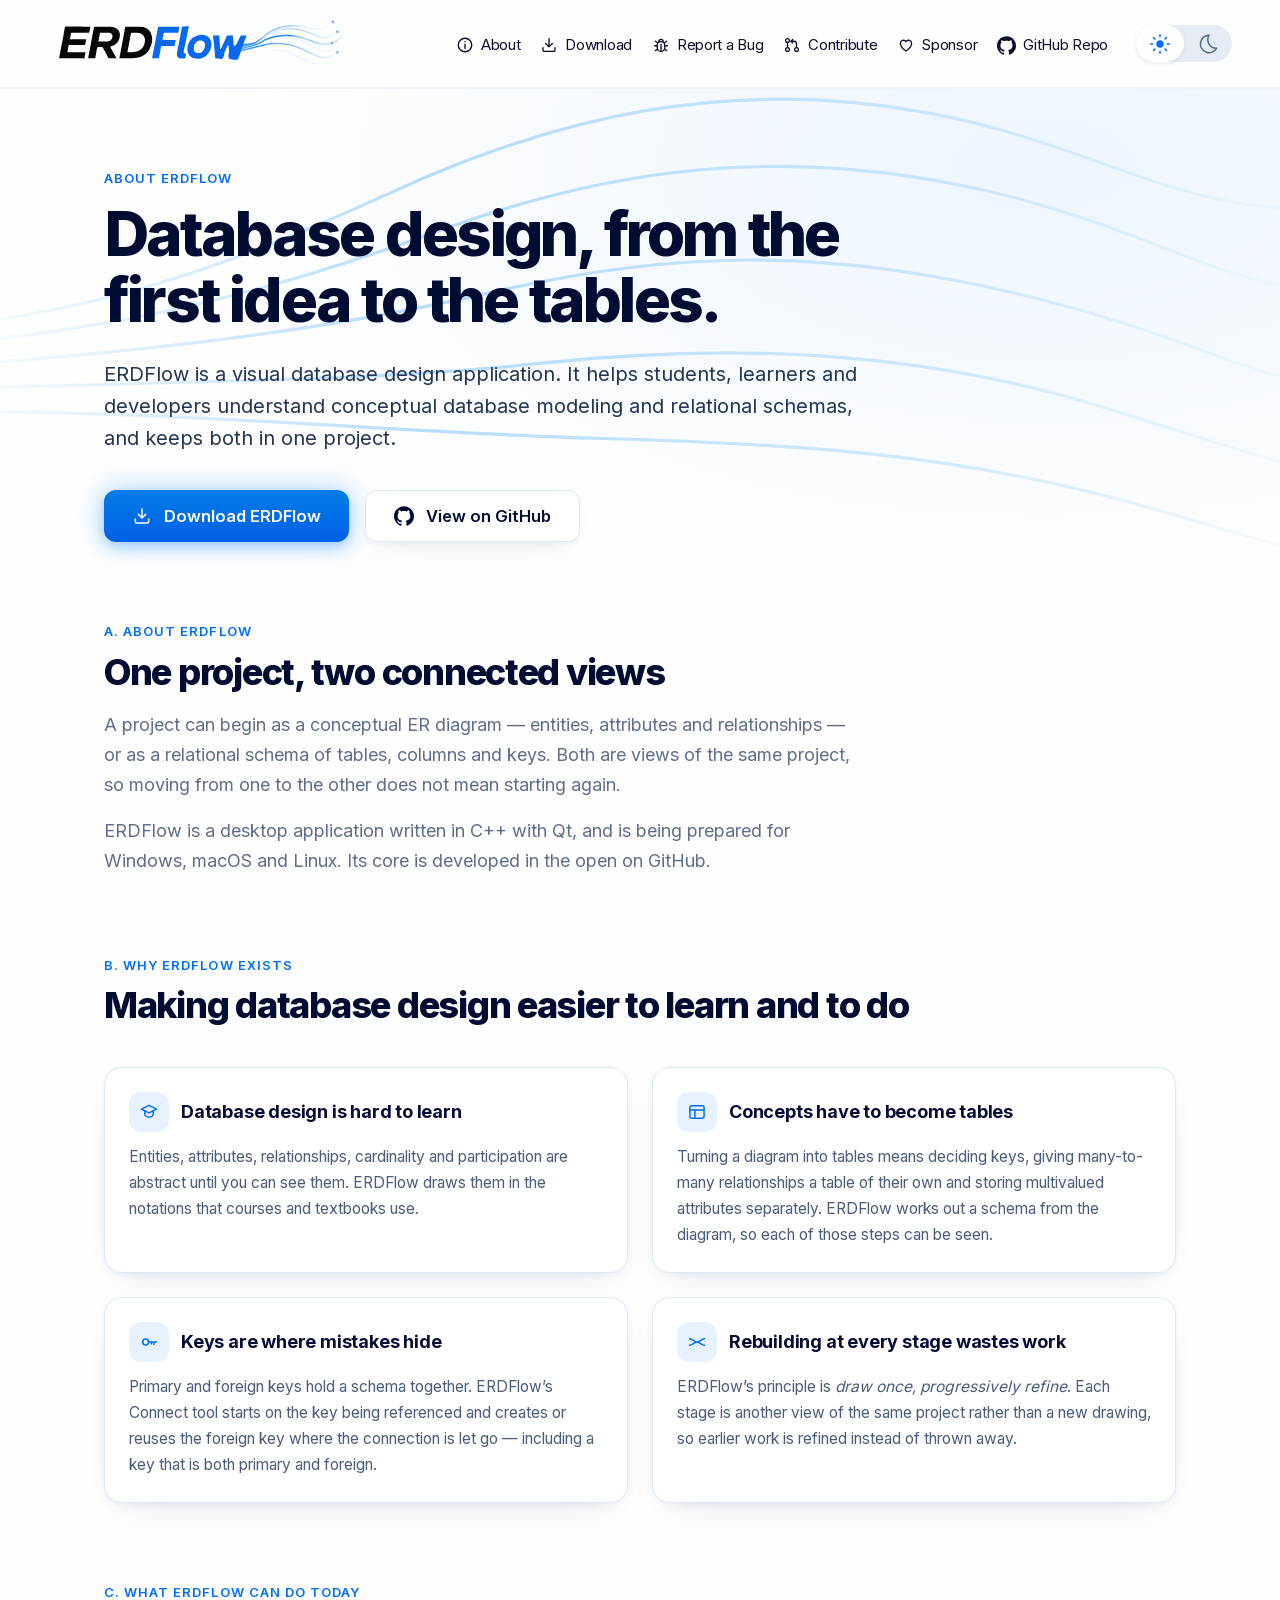
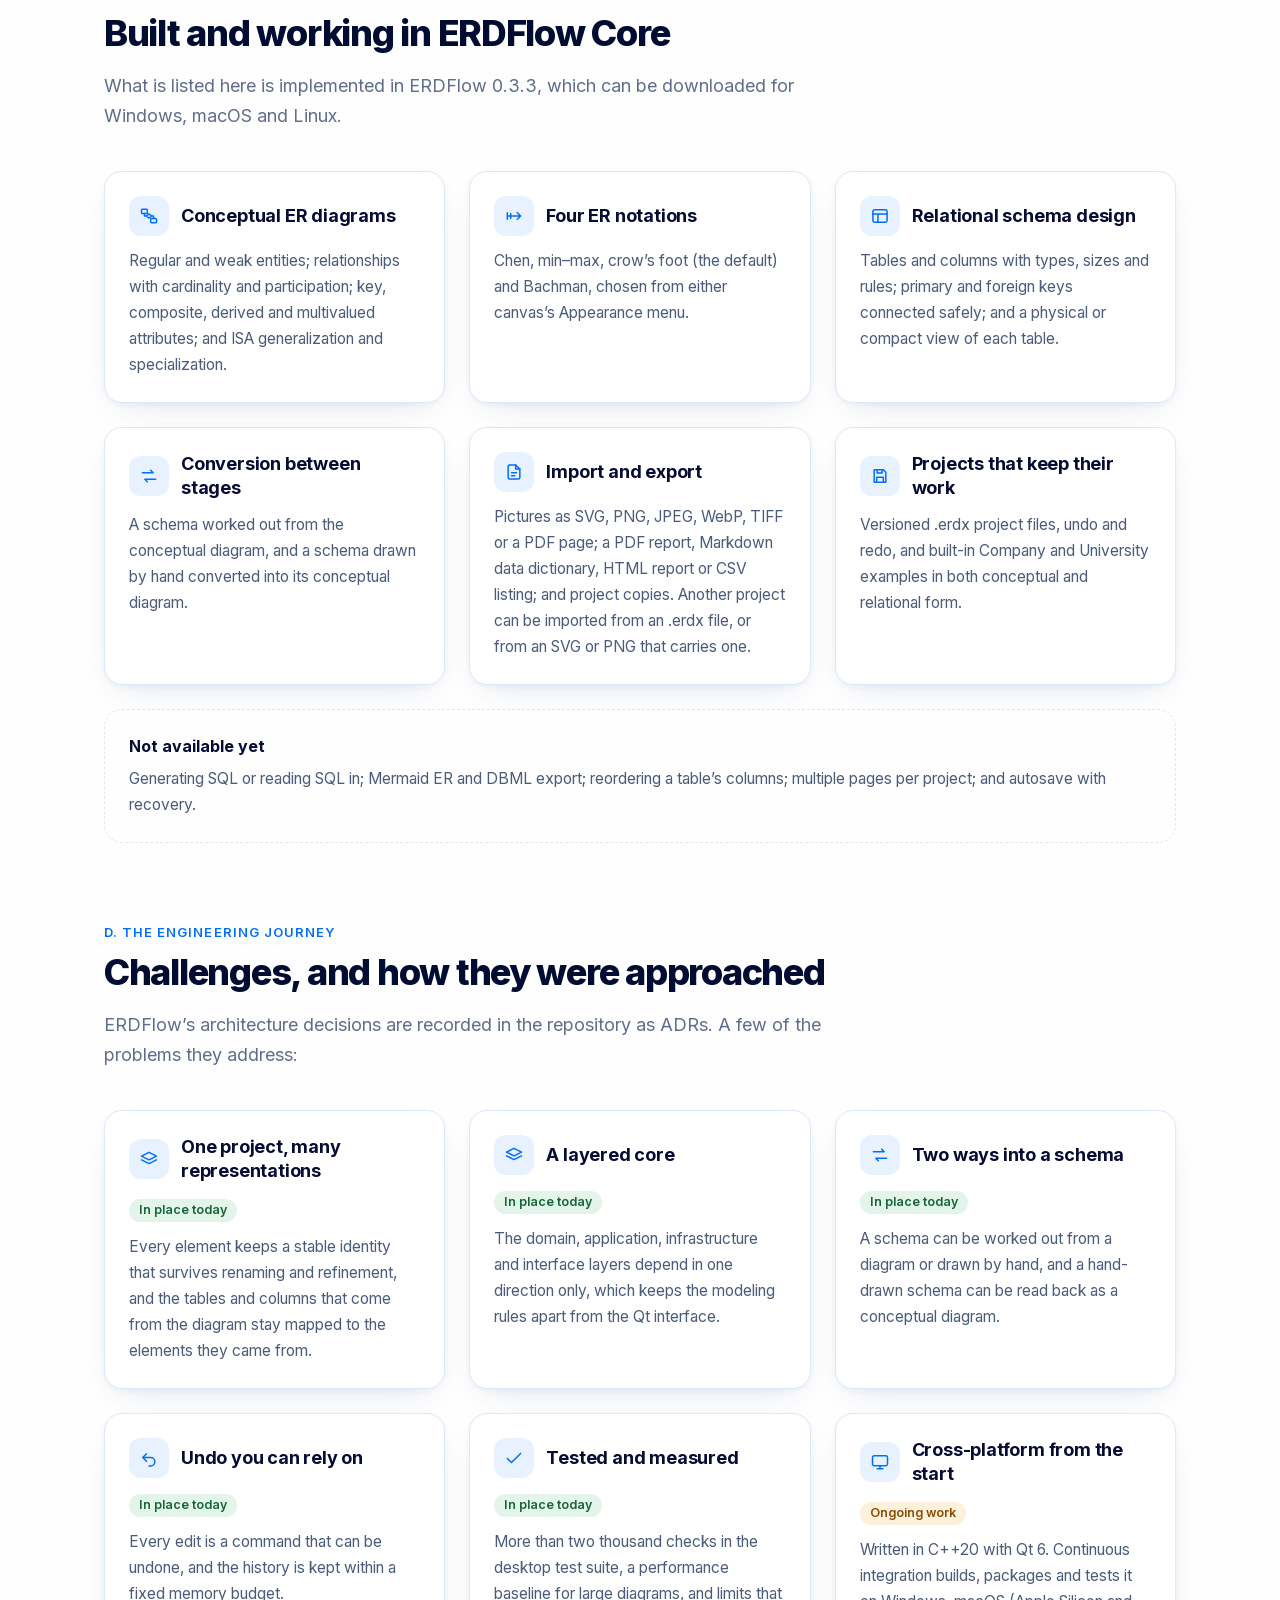
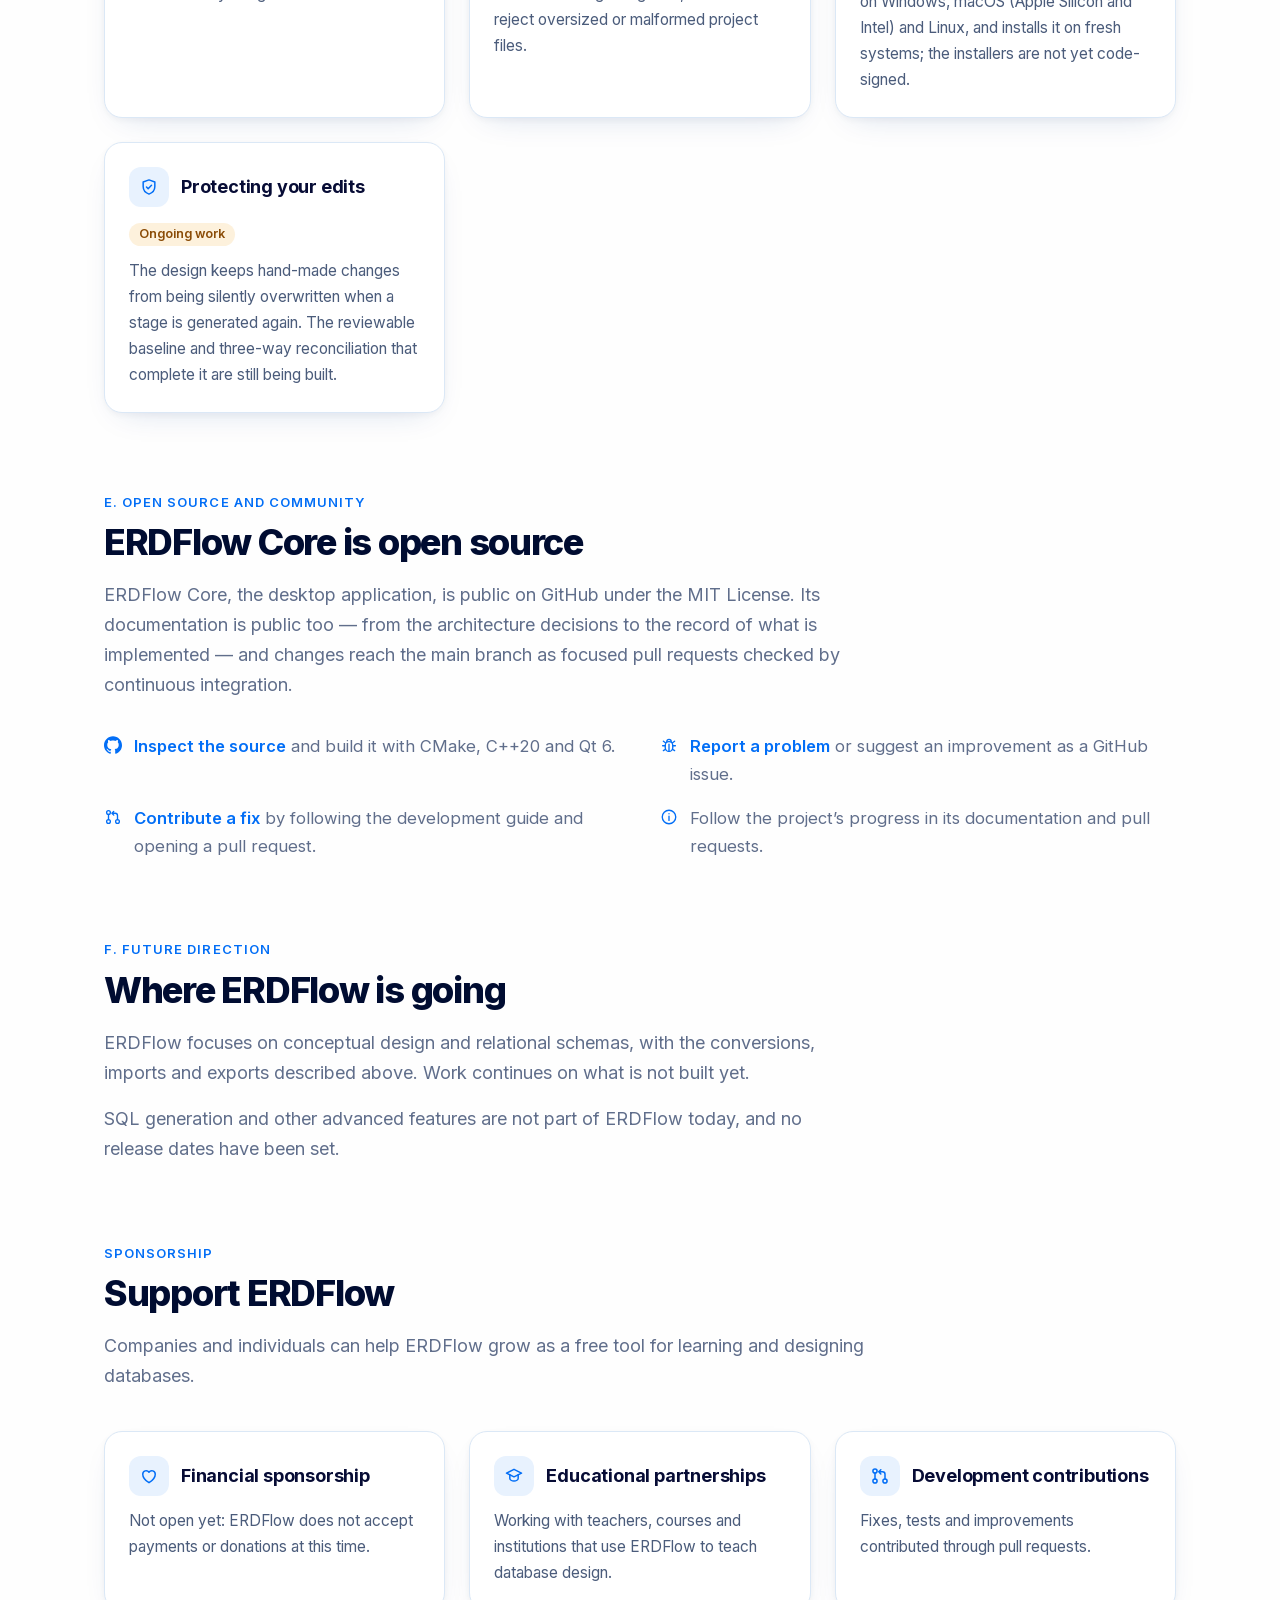
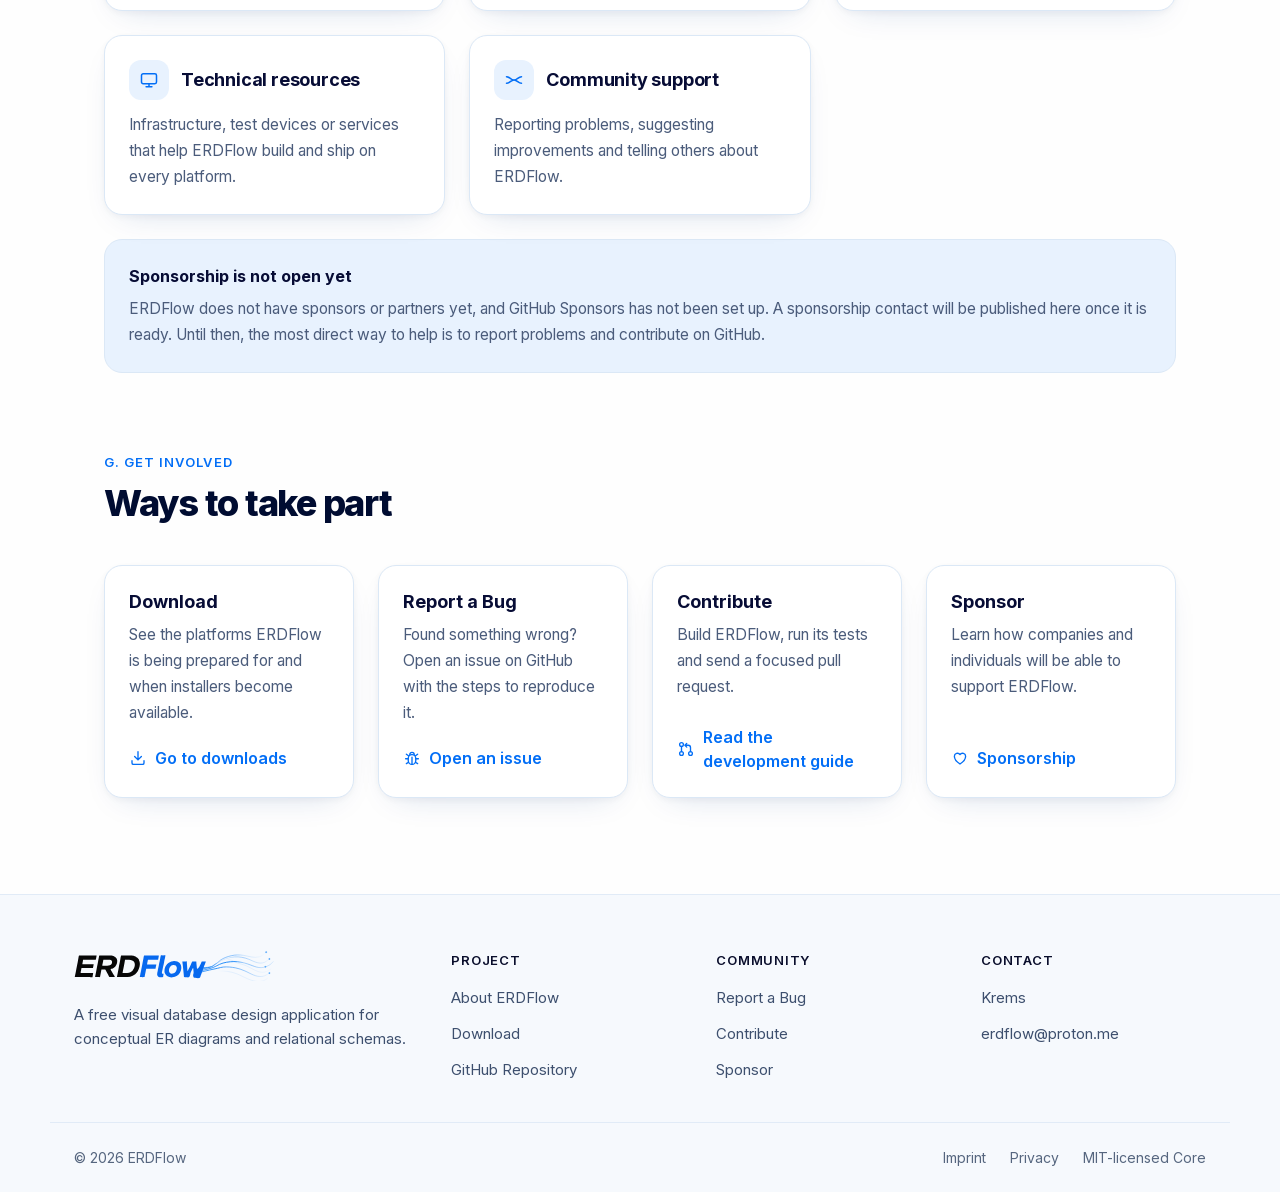
==== commit f589d882: "Publish erdflow-website e026a79f8428" ====
--- a/about/index.html
+++ b/about/index.html
@@ -1 +1 @@
-<!DOCTYPE html><html lang="en" data-theme="light" class="LINzvG_variable h-full antialiased"><head><meta charSet="utf-8"/><meta name="viewport" content="width=device-width, initial-scale=1"/><link rel="preload" href="/_next/static/media/07c7676b89ed2778-s.p.2bn3s6zvc0dyp.woff2" as="font" crossorigin="" type="font/woff2"/><link rel="preload" as="image" href="/brand/erdflow-logo-light.svg"/><link rel="preload" as="image" href="/brand/erdflow-logo-dark.svg"/><link rel="stylesheet" href="/_next/static/chunks/0tp2pt9yuttci.css" data-precedence="next"/><link rel="preload" as="script" fetchPriority="low" href="/_next/static/chunks/1kexj4s7oxhs2.js"/><script src="/_next/static/chunks/1qgsra9n_8u9w.js" async=""></script><script src="/_next/static/chunks/0d66q46efh1wk.js" async=""></script><script src="/_next/static/chunks/1uxpqwop7q_ga.js" async=""></script><script src="/_next/static/chunks/turbopack-3-ry682tkyiqk.js" async=""></script><script src="/_next/static/chunks/0umf92h1sb77c.js" async=""></script><script src="/_next/static/chunks/15pqqz5ux6dor.js" async=""></script><script src="/_next/static/chunks/27kii70h_k_fs.js" async=""></script><link rel="preload" href="https://static.cloudflareinsights.com/beacon.min.js" as="script"/><title>About ERDFlow — Project and Development</title><meta name="description" content="Learn about ERDFlow, its database design workflow, engineering journey, open-source Core, and plans for future capabilities."/><meta name="application-name" content="ERDFlow"/><link rel="canonical" href="https://erdflow.app/about"/><meta property="og:title" content="About ERDFlow — Project and Development"/><meta property="og:description" content="Learn about ERDFlow, its database design workflow, engineering journey, open-source Core, and plans for future capabilities."/><meta property="og:url" content="https://erdflow.app/about"/><meta property="og:site_name" content="ERDFlow"/><meta property="og:locale" content="en_US"/><meta property="og:image" content="https://erdflow.app/about/opengraph-image.png?opengraph-image.140eve2hhe74n.png"/><meta property="og:image:type" content="image/png"/><meta property="og:image:width" content="1200"/><meta property="og:image:height" content="630"/><meta property="og:image:alt" content="ERDFlow — Visual Database Design"/><meta property="og:type" content="website"/><meta name="twitter:card" content="summary_large_image"/><meta name="twitter:title" content="About ERDFlow — Project and Development"/><meta name="twitter:description" content="Learn about ERDFlow, its database design workflow, engineering journey, open-source Core, and plans for future capabilities."/><meta name="twitter:image" content="https://erdflow.app/about/twitter-image.png?twitter-image.140eve2hhe74n.png"/><meta name="twitter:image:alt" content="ERDFlow — Visual Database Design"/><meta name="twitter:image:type" content="image/png"/><meta name="twitter:image:width" content="1200"/><meta name="twitter:image:height" content="630"/><link rel="icon" href="/favicon.ico?favicon.243hpi4hwtowo.ico" sizes="48x48" type="image/x-icon"/><link rel="icon" href="/icon.svg?icon.0zv8mpn6z60lw.svg" sizes="any" type="image/svg+xml"/><meta name="next-size-adjust" content=""/><script>(function(){var t=null;try{t=localStorage.getItem("erdflow-theme")}catch(e){}if(t!=="light"&&t!=="dark")t=window.matchMedia&&matchMedia("(prefers-color-scheme: dark)").matches?"dark":"light";document.documentElement.setAttribute("data-theme",t)})()</script><script src="/_next/static/chunks/0cz1d0mv5g_q7.js" noModule=""></script></head><body class="min-h-full flex flex-col"><div hidden=""><!--$--><!--/$--></div><header class="flex min-h-[89px] items-center border-b-2 border-(--header-rule) bg-(--header-bg) pr-12 pl-[59px] max-[1239px]:flex-wrap max-[1239px]:gap-y-4 max-[1239px]:py-4 max-[1100px]:px-6 max-[760px]:gap-y-5 max-[760px]:py-5"><a class="-mt-[3px] flex min-w-0 flex-[0_0_286px] min-[1100px]:-ml-px max-[1100px]:basis-[210px] max-[760px]:flex-1" aria-label="ERDFlow home" href="/"><img alt="" width="286" height="44" decoding="async" data-nimg="1" class="h-auto w-full max-w-[286px] dark:hidden" style="color:transparent" src="/brand/erdflow-logo-light.svg"/><img alt="" width="286" height="44" decoding="async" data-nimg="1" class="hidden h-auto w-full max-w-[286px] dark:block" style="color:transparent" src="/brand/erdflow-logo-dark.svg"/></a><nav class="ml-auto flex items-center gap-[30px] pt-[3px] text-base leading-6 tracking-[-0.3px] text-(--nav-text) max-[1359px]:gap-5 max-[1359px]:text-[15px] max-[1239px]:order-3 max-[1239px]:ml-0 max-[1239px]:w-full max-[1239px]:flex-wrap max-[1239px]:justify-center max-[1239px]:gap-x-7 max-[1239px]:gap-y-3 max-[1239px]:pt-0 max-[1239px]:text-base max-[800px]:grid max-[800px]:grid-cols-[repeat(3,auto)] max-[800px]:gap-x-8 max-[640px]:gap-x-5 max-[640px]:text-[14.5px] max-[380px]:grid-cols-[repeat(2,auto)] max-[380px]:gap-x-10" aria-label="Main navigation"><a class="inline-flex items-center gap-[7px] whitespace-nowrap hover:text-(--headline-accent) max-[800px]:justify-self-start" aria-current="page" href="/about"><svg width="18" height="18" viewBox="0 0 24 24" fill="none" stroke="currentColor" stroke-width="1.8" stroke-linecap="round" stroke-linejoin="round" aria-hidden="true" focusable="false" class="shrink-0"><circle cx="12" cy="12" r="9"></circle><path d="M12 11v5.5M12 7.6v.1"></path></svg>About</a><a class="inline-flex items-center gap-[7px] whitespace-nowrap hover:text-(--headline-accent) max-[800px]:justify-self-start" href="/#downloads"><svg width="18" height="18" viewBox="0 0 24 24" fill="none" stroke="currentColor" stroke-width="1.8" stroke-linecap="round" stroke-linejoin="round" aria-hidden="true" focusable="false" class="shrink-0"><path d="M12 3.5v11m-4.5-4.5 4.5 4.5 4.5-4.5M4 15.5v3a2 2 0 0 0 2 2h12a2 2 0 0 0 2-2v-3"></path></svg>Download</a><a href="https://github.com/Zain-Orwa/erdflow/issues/new" class="inline-flex items-center gap-[7px] whitespace-nowrap hover:text-(--headline-accent) max-[800px]:justify-self-start"><svg width="18" height="18" viewBox="0 0 24 24" fill="none" stroke="currentColor" stroke-width="1.8" stroke-linecap="round" stroke-linejoin="round" aria-hidden="true" focusable="false" class="shrink-0"><path d="M9 7.5a3 3 0 0 1 6 0"></path><rect x="7" y="7.5" width="10" height="13" rx="5"></rect><path d="M12 11v9.5M3.5 13H7m10 0h3.5M4.5 19.5 7.4 17.6M19.5 19.5l-2.9-1.9M4.5 7l2.8 2M19.5 7l-2.8 2"></path></svg>Report a Bug</a><a href="https://github.com/Zain-Orwa/erdflow/blob/main/docs/DEVELOPMENT.md" class="inline-flex items-center gap-[7px] whitespace-nowrap hover:text-(--headline-accent) max-[800px]:justify-self-start"><svg width="18" height="18" viewBox="0 0 24 24" fill="none" stroke="currentColor" stroke-width="1.8" stroke-linecap="round" stroke-linejoin="round" aria-hidden="true" focusable="false" class="shrink-0"><circle cx="6" cy="6" r="2.5"></circle><circle cx="6" cy="18" r="2.5"></circle><circle cx="18" cy="18" r="2.5"></circle><path d="M6 8.5v7M18 15.5V10a3 3 0 0 0-3-3h-4.5m2.5-2.5L10.5 7 13 9.5"></path></svg>Contribute</a><a class="inline-flex items-center gap-[7px] whitespace-nowrap hover:text-(--headline-accent) max-[800px]:justify-self-start" href="/about#sponsor"><svg width="18" height="18" viewBox="0 0 24 24" fill="none" stroke="currentColor" stroke-width="1.8" stroke-linecap="round" stroke-linejoin="round" aria-hidden="true" focusable="false" class="shrink-0"><path d="M12 20s-7.5-4.6-7.5-10.2A4.1 4.1 0 0 1 12 7.5a4.1 4.1 0 0 1 7.5 2.3C19.5 15.4 12 20 12 20Z"></path></svg>Sponsor</a><a href="https://github.com/Zain-Orwa/erdflow" class="inline-flex items-center gap-[7px] whitespace-nowrap hover:text-(--headline-accent) max-[800px]:justify-self-start"><svg width="19" height="19" viewBox="0 0 24 24" fill="currentColor" aria-hidden="true" focusable="false" class="shrink-0"><path d="M12 .297c-6.63 0-12 5.373-12 12 0 5.303 3.438 9.8 8.205 11.385.6.113.82-.258.82-.577 0-.285-.01-1.04-.015-2.04-3.338.724-4.042-1.61-4.042-1.61C4.422 18.07 3.633 17.7 3.633 17.7c-1.087-.744.084-.729.084-.729 1.205.084 1.838 1.236 1.838 1.236 1.07 1.835 2.809 1.305 3.495.998.108-.776.417-1.305.76-1.605-2.665-.3-5.466-1.332-5.466-5.93 0-1.31.465-2.38 1.235-3.22-.135-.303-.54-1.523.105-3.176 0 0 1.005-.322 3.3 1.23.96-.267 1.98-.399 3-.405 1.02.006 2.04.138 3 .405 2.28-1.552 3.285-1.23 3.285-1.23.645 1.653.24 2.873.12 3.176.765.84 1.23 1.91 1.23 3.22 0 4.61-2.805 5.625-5.475 5.92.42.36.81 1.096.81 2.22 0 1.606-.015 2.896-.015 3.286 0 .315.21.69.825.57C20.565 22.092 24 17.592 24 12.297c0-6.627-5.373-12-12-12"></path></svg>GitHub Repo</a></nav><div class="ml-10 flex h-[37px] flex-[0_0_96px] rounded-[19px] bg-(--toggle-track) max-[1359px]:ml-7 max-[1239px]:ml-auto" role="group" aria-label="Color theme"><button type="button" class="grid h-[37px] w-12 cursor-pointer place-items-center rounded-[19px] border border-transparent p-0 border-(--toggle-selected-border) bg-(--toggle-selected-bg) text-(--toggle-selected-icon) shadow-(--toggle-selected-shadow) dark:border-transparent dark:bg-transparent dark:text-(--toggle-icon) dark:shadow-none" aria-label="Light mode"><svg width="22" height="22" viewBox="0 0 24 24" aria-hidden="true" focusable="false"><circle cx="12" cy="12" r="4" fill="currentColor"></circle><path d="M12 2v2m0 16v2M2 12h2m16 0h2M5 5l1.5 1.5m11 11L19 19M5 19l1.5-1.5m11-11L19 5" stroke="currentColor" stroke-width="1.7" stroke-linecap="round"></path></svg></button><button type="button" class="grid h-[37px] w-12 cursor-pointer place-items-center rounded-[19px] border border-transparent p-0 text-(--toggle-icon) dark:border-(--toggle-selected-border) dark:bg-(--toggle-selected-bg) dark:text-(--toggle-selected-icon) dark:shadow-(--toggle-selected-shadow)" aria-label="Dark mode"><svg width="22" height="22" viewBox="0 0 24 24" fill="none" aria-hidden="true" focusable="false"><path d="M13.1 2.5a9.5 9.5 0 1 0 8.4 14.1A9.4 9.4 0 0 1 13.1 2.5Z" stroke="currentColor" stroke-width="1.6" stroke-linejoin="round"></path></svg></button></div></header><main class="relative isolate flex-1 bg-background pb-24 max-[760px]:pb-16"><div aria-hidden="true" class="pointer-events-none absolute inset-x-0 top-0 -z-10 h-[520px] overflow-hidden opacity-(--wave-strength)"><svg class="absolute top-0 left-1/2 h-[520px] w-[1440px] min-w-full -translate-x-1/2" viewBox="0 0 1000 520" preserveAspectRatio="xMidYMid slice" fill="none"><defs><linearGradient id="about-strand" x1="0" y1="0" x2="1000" y2="0" gradientUnits="userSpaceOnUse"><stop offset="0" style="stop-color:var(--wave)" stop-opacity="0"></stop><stop offset="0.35" style="stop-color:var(--wave)" stop-opacity="0.28"></stop><stop offset="0.7" style="stop-color:var(--wave)" stop-opacity="0.16"></stop><stop offset="1" style="stop-color:var(--wave)" stop-opacity="0"></stop></linearGradient><radialGradient id="about-wash" cx="0.78" cy="0.25" r="0.6"><stop offset="0" style="stop-color:var(--wave)" stop-opacity="0.07"></stop><stop offset="1" style="stop-color:var(--wave)" stop-opacity="0"></stop></radialGradient></defs><rect width="1000" height="520" fill="url(#about-wash)"></rect><g stroke="url(#about-strand)" stroke-width="2.2" stroke-linecap="round"><path d="M-40 250C120 240 220 200 330 150S560 70 700 96 900 190 1040 150"></path><path d="M-40 262C130 250 240 222 360 178S600 118 740 150 930 240 1040 214"></path><path d="M-40 276C140 264 270 250 400 220S640 190 780 226 950 300 1040 282"></path><path d="M-40 290C150 282 300 284 430 270S690 260 820 300 970 352 1040 346"></path><path d="M-40 304C160 300 320 318 470 322S730 334 860 372 990 410 1040 410"></path></g></svg></div><section aria-labelledby="about-title" class="mx-auto max-w-[1120px] px-6 pt-20 max-[760px]:px-5 max-[760px]:pt-12"><p class="text-[13px] font-semibold tracking-[0.08em] text-(--headline-accent) uppercase">About ERDFlow</p><h1 id="about-title" class="mt-3 max-w-[820px] text-[clamp(40px,5vw,62px)] leading-[1.08] font-[800] tracking-[-0.045em] text-(--headline)">Database design, from the first idea to the tables.</h1><p class="mt-6 max-w-[760px] text-[20px] leading-[32px] text-(--subtitle) max-[760px]:text-[18px] max-[760px]:leading-[29px]">ERDFlow is a visual database design application. It helps students, learners and developers understand conceptual database modeling and relational schemas, and keeps both in one project.</p><div class="mt-9 flex flex-wrap gap-4"><a class="inline-flex h-[52px] items-center justify-center gap-3 rounded-[12px] px-7 text-[16.5px] font-semibold bg-(image:--button-bg) text-white shadow-(--cta-glow)" href="/#downloads"><svg width="20" height="20" viewBox="0 0 24 24" fill="none" stroke="currentColor" stroke-width="1.8" stroke-linecap="round" stroke-linejoin="round" aria-hidden="true" focusable="false" class="shrink-0"><path d="M12 3.5v11m-4.5-4.5 4.5 4.5 4.5-4.5M4 15.5v3a2 2 0 0 0 2 2h12a2 2 0 0 0 2-2v-3"></path></svg>Download ERDFlow</a><a href="https://github.com/Zain-Orwa/erdflow" class="inline-flex h-[52px] items-center justify-center gap-3 rounded-[12px] px-7 text-[16.5px] font-semibold border border-(--surface-border) bg-(--surface) text-(--headline) shadow-(--surface-shadow)"><svg width="20" height="20" viewBox="0 0 24 24" fill="currentColor" aria-hidden="true" focusable="false" class="shrink-0"><path d="M12 .297c-6.63 0-12 5.373-12 12 0 5.303 3.438 9.8 8.205 11.385.6.113.82-.258.82-.577 0-.285-.01-1.04-.015-2.04-3.338.724-4.042-1.61-4.042-1.61C4.422 18.07 3.633 17.7 3.633 17.7c-1.087-.744.084-.729.084-.729 1.205.084 1.838 1.236 1.838 1.236 1.07 1.835 2.809 1.305 3.495.998.108-.776.417-1.305.76-1.605-2.665-.3-5.466-1.332-5.466-5.93 0-1.31.465-2.38 1.235-3.22-.135-.303-.54-1.523.105-3.176 0 0 1.005-.322 3.3 1.23.96-.267 1.98-.399 3-.405 1.02.006 2.04.138 3 .405 2.28-1.552 3.285-1.23 3.285-1.23.645 1.653.24 2.873.12 3.176.765.84 1.23 1.91 1.23 3.22 0 4.61-2.805 5.625-5.475 5.92.42.36.81 1.096.81 2.22 0 1.606-.015 2.896-.015 3.286 0 .315.21.69.825.57C20.565 22.092 24 17.592 24 12.297c0-6.627-5.373-12-12-12"></path></svg>View on GitHub</a></div></section><section id="what-it-is" aria-labelledby="what-it-is-title" class="mx-auto max-w-[1120px] scroll-mt-6 px-6 pt-20 max-[760px]:px-5 max-[760px]:pt-14"><p class="text-[13px] font-semibold tracking-[0.08em] text-(--headline-accent) uppercase">A. About ERDFlow</p><h2 id="what-it-is-title" class="mt-2 text-[36px] leading-[44px] font-[800] tracking-[-0.035em] text-(--headline) max-[760px]:text-[29px] max-[760px]:leading-9">One project, two connected views</h2><div class="mt-4 max-w-[760px] text-[18px] leading-[30px] text-(--description) max-[760px]:text-[17px] max-[760px]:leading-7"><p>A project can begin as a conceptual ER diagram — entities, attributes and relationships — or as a relational schema of tables, columns and keys. Both are views of the same project, so moving from one to the other does not mean starting again.</p><p class="mt-4">ERDFlow is a desktop application written in C++ with Qt, and is being prepared for Windows, macOS and Linux. Its core is developed in the open on GitHub.</p></div></section><section id="why" aria-labelledby="why-title" class="mx-auto max-w-[1120px] scroll-mt-6 px-6 pt-20 max-[760px]:px-5 max-[760px]:pt-14"><p class="text-[13px] font-semibold tracking-[0.08em] text-(--headline-accent) uppercase">B. Why ERDFlow exists</p><h2 id="why-title" class="mt-2 text-[36px] leading-[44px] font-[800] tracking-[-0.035em] text-(--headline) max-[760px]:text-[29px] max-[760px]:leading-9">Making database design easier to learn and to do</h2><div class="mt-10 grid grid-cols-2 gap-6 max-[760px]:grid-cols-1"><div class="flex flex-col rounded-[18px] border border-(--surface-border) bg-(--surface) p-6 shadow-(--surface-shadow)"><div class="flex items-center gap-3"><span class="grid size-10 shrink-0 place-items-center rounded-[12px] bg-(--accent-soft) text-(--headline-accent)"><svg width="20" height="20" viewBox="0 0 24 24" fill="none" stroke="currentColor" stroke-width="1.8" stroke-linecap="round" stroke-linejoin="round" aria-hidden="true" focusable="false"><path d="M3 8.5 12 4l9 4.5-9 4.5Z"></path><path d="M7 10.5v4.5c0 1.4 2.2 3 5 3s5-1.6 5-3v-4.5"></path></svg></span><h3 class="text-[18px] leading-6 font-bold tracking-[-0.2px] text-(--card-heading)">Database design is hard to learn</h3></div><div class="mt-3 text-[15.5px] leading-[26px] text-(--card-benefit)">Entities, attributes, relationships, cardinality and participation are abstract until you can see them. ERDFlow draws them in the notations that courses and textbooks use.</div></div><div class="flex flex-col rounded-[18px] border border-(--surface-border) bg-(--surface) p-6 shadow-(--surface-shadow)"><div class="flex items-center gap-3"><span class="grid size-10 shrink-0 place-items-center rounded-[12px] bg-(--accent-soft) text-(--headline-accent)"><svg width="20" height="20" viewBox="0 0 24 24" fill="none" stroke="currentColor" stroke-width="1.8" stroke-linecap="round" stroke-linejoin="round" aria-hidden="true" focusable="false"><rect x="3.5" y="4.5" width="17" height="15" rx="2"></rect><path d="M3.5 9.5h17M9.5 9.5v10"></path></svg></span><h3 class="text-[18px] leading-6 font-bold tracking-[-0.2px] text-(--card-heading)">Concepts have to become tables</h3></div><div class="mt-3 text-[15.5px] leading-[26px] text-(--card-benefit)">Turning a diagram into tables means deciding keys, giving many-to-many relationships a table of their own and storing multivalued attributes separately. ERDFlow works out a schema from the diagram, so each of those steps can be seen.</div></div><div class="flex flex-col rounded-[18px] border border-(--surface-border) bg-(--surface) p-6 shadow-(--surface-shadow)"><div class="flex items-center gap-3"><span class="grid size-10 shrink-0 place-items-center rounded-[12px] bg-(--accent-soft) text-(--headline-accent)"><svg width="20" height="20" viewBox="0 0 24 24" fill="none" stroke="currentColor" stroke-width="1.8" stroke-linecap="round" stroke-linejoin="round" aria-hidden="true" focusable="false"><circle cx="8" cy="12" r="3.5"></circle><path d="M11.5 12H21m-3 0v3m-3-3v2"></path></svg></span><h3 class="text-[18px] leading-6 font-bold tracking-[-0.2px] text-(--card-heading)">Keys are where mistakes hide</h3></div><div class="mt-3 text-[15.5px] leading-[26px] text-(--card-benefit)">Primary and foreign keys hold a schema together. ERDFlow’s Connect tool starts on the key being referenced and creates or reuses the foreign key where the connection is let go — including a key that is both primary and foreign.</div></div><div class="flex flex-col rounded-[18px] border border-(--surface-border) bg-(--surface) p-6 shadow-(--surface-shadow)"><div class="flex items-center gap-3"><span class="grid size-10 shrink-0 place-items-center rounded-[12px] bg-(--accent-soft) text-(--headline-accent)"><svg width="20" height="20" viewBox="0 0 24 24" fill="none" stroke="currentColor" stroke-width="1.8" stroke-linecap="round" stroke-linejoin="round" aria-hidden="true" focusable="false"><path d="M3 8c4 0 5 4 9 4s5-4 9-4M3 16c4 0 5-4 9-4s5 4 9 4"></path></svg></span><h3 class="text-[18px] leading-6 font-bold tracking-[-0.2px] text-(--card-heading)">Rebuilding at every stage wastes work</h3></div><div class="mt-3 text-[15.5px] leading-[26px] text-(--card-benefit)">ERDFlow’s principle is <em>draw once, progressively refine</em>. Each stage is another view of the same project rather than a new drawing, so earlier work is refined instead of thrown away.</div></div></div></section><section id="today" aria-labelledby="today-title" class="mx-auto max-w-[1120px] scroll-mt-6 px-6 pt-20 max-[760px]:px-5 max-[760px]:pt-14"><p class="text-[13px] font-semibold tracking-[0.08em] text-(--headline-accent) uppercase">C. What ERDFlow can do today</p><h2 id="today-title" class="mt-2 text-[36px] leading-[44px] font-[800] tracking-[-0.035em] text-(--headline) max-[760px]:text-[29px] max-[760px]:leading-9">Built and working in ERDFlow Core</h2><div class="mt-4 max-w-[760px] text-[18px] leading-[30px] text-(--description) max-[760px]:text-[17px] max-[760px]:leading-7">What is listed here is implemented in ERDFlow 0.3.1, which can be downloaded for Windows, macOS and Linux.</div><div class="mt-10 grid grid-cols-3 gap-6 max-[1000px]:grid-cols-2 max-[640px]:grid-cols-1"><div class="flex flex-col rounded-[18px] border border-(--surface-border) bg-(--surface) p-6 shadow-(--surface-shadow)"><div class="flex items-center gap-3"><span class="grid size-10 shrink-0 place-items-center rounded-[12px] bg-(--accent-soft) text-(--headline-accent)"><svg width="20" height="20" viewBox="0 0 24 24" fill="none" stroke="currentColor" stroke-width="1.8" stroke-linecap="round" stroke-linejoin="round" aria-hidden="true" focusable="false"><rect x="3" y="4" width="7" height="5" rx="1"></rect><rect x="14" y="15" width="7" height="5" rx="1"></rect><path d="m12 9.5 3 2.5-3 2.5-3-2.5Z"></path><path d="M6.5 9v3H9m6 0h2.5v3"></path></svg></span><h3 class="text-[18px] leading-6 font-bold tracking-[-0.2px] text-(--card-heading)">Conceptual ER diagrams</h3></div><div class="mt-3 text-[15.5px] leading-[26px] text-(--card-benefit)">Regular and weak entities; relationships with cardinality and participation; key, composite, derived and multivalued attributes; and ISA generalization and specialization.</div></div><div class="flex flex-col rounded-[18px] border border-(--surface-border) bg-(--surface) p-6 shadow-(--surface-shadow)"><div class="flex items-center gap-3"><span class="grid size-10 shrink-0 place-items-center rounded-[12px] bg-(--accent-soft) text-(--headline-accent)"><svg width="20" height="20" viewBox="0 0 24 24" fill="none" stroke="currentColor" stroke-width="1.8" stroke-linecap="round" stroke-linejoin="round" aria-hidden="true" focusable="false"><path d="M4 12h16M16 8l4 4-4 4M4 8v8M8 9v6"></path></svg></span><h3 class="text-[18px] leading-6 font-bold tracking-[-0.2px] text-(--card-heading)">Four ER notations</h3></div><div class="mt-3 text-[15.5px] leading-[26px] text-(--card-benefit)">Chen, min–max, crow’s foot (the default) and Bachman, chosen from either canvas’s Appearance menu.</div></div><div class="flex flex-col rounded-[18px] border border-(--surface-border) bg-(--surface) p-6 shadow-(--surface-shadow)"><div class="flex items-center gap-3"><span class="grid size-10 shrink-0 place-items-center rounded-[12px] bg-(--accent-soft) text-(--headline-accent)"><svg width="20" height="20" viewBox="0 0 24 24" fill="none" stroke="currentColor" stroke-width="1.8" stroke-linecap="round" stroke-linejoin="round" aria-hidden="true" focusable="false"><rect x="3.5" y="4.5" width="17" height="15" rx="2"></rect><path d="M3.5 9.5h17M9.5 9.5v10"></path></svg></span><h3 class="text-[18px] leading-6 font-bold tracking-[-0.2px] text-(--card-heading)">Relational schema design</h3></div><div class="mt-3 text-[15.5px] leading-[26px] text-(--card-benefit)">Tables and columns with types, sizes and rules; primary and foreign keys connected safely; and a physical or compact view of each table.</div></div><div class="flex flex-col rounded-[18px] border border-(--surface-border) bg-(--surface) p-6 shadow-(--surface-shadow)"><div class="flex items-center gap-3"><span class="grid size-10 shrink-0 place-items-center rounded-[12px] bg-(--accent-soft) text-(--headline-accent)"><svg width="20" height="20" viewBox="0 0 24 24" fill="none" stroke="currentColor" stroke-width="1.8" stroke-linecap="round" stroke-linejoin="round" aria-hidden="true" focusable="false"><path d="M4 8h13l-3-3M20 16H7l3 3"></path></svg></span><h3 class="text-[18px] leading-6 font-bold tracking-[-0.2px] text-(--card-heading)">Conversion between stages</h3></div><div class="mt-3 text-[15.5px] leading-[26px] text-(--card-benefit)">A schema worked out from the conceptual diagram, and a schema drawn by hand converted into its conceptual diagram.</div></div><div class="flex flex-col rounded-[18px] border border-(--surface-border) bg-(--surface) p-6 shadow-(--surface-shadow)"><div class="flex items-center gap-3"><span class="grid size-10 shrink-0 place-items-center rounded-[12px] bg-(--accent-soft) text-(--headline-accent)"><svg width="20" height="20" viewBox="0 0 24 24" fill="none" stroke="currentColor" stroke-width="1.8" stroke-linecap="round" stroke-linejoin="round" aria-hidden="true" focusable="false"><path d="M14 3.5H7a2 2 0 0 0-2 2v13a2 2 0 0 0 2 2h10a2 2 0 0 0 2-2V8.5Z"></path><path d="M14 3.5v5h5M9 13h6M9 16.5h4"></path></svg></span><h3 class="text-[18px] leading-6 font-bold tracking-[-0.2px] text-(--card-heading)">Import and export</h3></div><div class="mt-3 text-[15.5px] leading-[26px] text-(--card-benefit)">Pictures as SVG, PNG, JPEG, WebP, TIFF or a PDF page; a PDF report, Markdown data dictionary, HTML report or CSV listing; and project copies. Another project can be imported from an .erdx file, or from an SVG or PNG that carries one.</div></div><div class="flex flex-col rounded-[18px] border border-(--surface-border) bg-(--surface) p-6 shadow-(--surface-shadow)"><div class="flex items-center gap-3"><span class="grid size-10 shrink-0 place-items-center rounded-[12px] bg-(--accent-soft) text-(--headline-accent)"><svg width="20" height="20" viewBox="0 0 24 24" fill="none" stroke="currentColor" stroke-width="1.8" stroke-linecap="round" stroke-linejoin="round" aria-hidden="true" focusable="false"><path d="M5 4.5h11l3 3v12H5Z"></path><path d="M8.5 4.5v4h6v-4M8 19.5v-6h8v6"></path></svg></span><h3 class="text-[18px] leading-6 font-bold tracking-[-0.2px] text-(--card-heading)">Projects that keep their work</h3></div><div class="mt-3 text-[15.5px] leading-[26px] text-(--card-benefit)">Versioned .erdx project files, undo and redo, and built-in Company and University examples in both conceptual and relational form.</div></div></div><div class="mt-6 rounded-[18px] border border-dashed border-(--surface-border) p-6"><h3 class="text-[16px] font-bold text-(--card-heading)">Not available yet</h3><p class="mt-2 text-[15.5px] leading-[26px] text-(--card-benefit)">Generating SQL or reading SQL in; Mermaid ER and DBML export; reordering a table’s columns; multiple pages per project; and autosave with recovery.</p></div></section><section id="engineering" aria-labelledby="engineering-title" class="mx-auto max-w-[1120px] scroll-mt-6 px-6 pt-20 max-[760px]:px-5 max-[760px]:pt-14"><p class="text-[13px] font-semibold tracking-[0.08em] text-(--headline-accent) uppercase">D. The engineering journey</p><h2 id="engineering-title" class="mt-2 text-[36px] leading-[44px] font-[800] tracking-[-0.035em] text-(--headline) max-[760px]:text-[29px] max-[760px]:leading-9">Challenges, and how they were approached</h2><div class="mt-4 max-w-[760px] text-[18px] leading-[30px] text-(--description) max-[760px]:text-[17px] max-[760px]:leading-7">ERDFlow’s architecture decisions are recorded in the repository as ADRs. A few of the problems they address:</div><div class="mt-10 grid grid-cols-3 gap-6 max-[1000px]:grid-cols-2 max-[640px]:grid-cols-1"><div class="flex flex-col rounded-[18px] border border-(--surface-border) bg-(--surface) p-6 shadow-(--surface-shadow)"><div class="flex items-center gap-3"><span class="grid size-10 shrink-0 place-items-center rounded-[12px] bg-(--accent-soft) text-(--headline-accent)"><svg width="20" height="20" viewBox="0 0 24 24" fill="none" stroke="currentColor" stroke-width="1.8" stroke-linecap="round" stroke-linejoin="round" aria-hidden="true" focusable="false"><path d="m12 4 9 4.5-9 4.5-9-4.5Z"></path><path d="m3 13 9 4.5 9-4.5"></path></svg></span><h3 class="text-[18px] leading-6 font-bold tracking-[-0.2px] text-(--card-heading)">One project, many representations</h3></div><p class="mt-4 w-fit rounded-full px-[10px] py-[2px] text-[12.5px] font-semibold bg-(--status-built-bg) text-(--status-built-text)">In place today</p><div class="mt-3 text-[15.5px] leading-[26px] text-(--card-benefit)">Every element keeps a stable identity that survives renaming and refinement, and the tables and columns that come from the diagram stay mapped to the elements they came from.</div></div><div class="flex flex-col rounded-[18px] border border-(--surface-border) bg-(--surface) p-6 shadow-(--surface-shadow)"><div class="flex items-center gap-3"><span class="grid size-10 shrink-0 place-items-center rounded-[12px] bg-(--accent-soft) text-(--headline-accent)"><svg width="20" height="20" viewBox="0 0 24 24" fill="none" stroke="currentColor" stroke-width="1.8" stroke-linecap="round" stroke-linejoin="round" aria-hidden="true" focusable="false"><path d="m12 4 9 4.5-9 4.5-9-4.5Z"></path><path d="m3 13 9 4.5 9-4.5"></path></svg></span><h3 class="text-[18px] leading-6 font-bold tracking-[-0.2px] text-(--card-heading)">A layered core</h3></div><p class="mt-4 w-fit rounded-full px-[10px] py-[2px] text-[12.5px] font-semibold bg-(--status-built-bg) text-(--status-built-text)">In place today</p><div class="mt-3 text-[15.5px] leading-[26px] text-(--card-benefit)">The domain, application, infrastructure and interface layers depend in one direction only, which keeps the modeling rules apart from the Qt interface.</div></div><div class="flex flex-col rounded-[18px] border border-(--surface-border) bg-(--surface) p-6 shadow-(--surface-shadow)"><div class="flex items-center gap-3"><span class="grid size-10 shrink-0 place-items-center rounded-[12px] bg-(--accent-soft) text-(--headline-accent)"><svg width="20" height="20" viewBox="0 0 24 24" fill="none" stroke="currentColor" stroke-width="1.8" stroke-linecap="round" stroke-linejoin="round" aria-hidden="true" focusable="false"><path d="M4 8h13l-3-3M20 16H7l3 3"></path></svg></span><h3 class="text-[18px] leading-6 font-bold tracking-[-0.2px] text-(--card-heading)">Two ways into a schema</h3></div><p class="mt-4 w-fit rounded-full px-[10px] py-[2px] text-[12.5px] font-semibold bg-(--status-built-bg) text-(--status-built-text)">In place today</p><div class="mt-3 text-[15.5px] leading-[26px] text-(--card-benefit)">A schema can be worked out from a diagram or drawn by hand, and a hand-drawn schema can be read back as a conceptual diagram.</div></div><div class="flex flex-col rounded-[18px] border border-(--surface-border) bg-(--surface) p-6 shadow-(--surface-shadow)"><div class="flex items-center gap-3"><span class="grid size-10 shrink-0 place-items-center rounded-[12px] bg-(--accent-soft) text-(--headline-accent)"><svg width="20" height="20" viewBox="0 0 24 24" fill="none" stroke="currentColor" stroke-width="1.8" stroke-linecap="round" stroke-linejoin="round" aria-hidden="true" focusable="false"><path d="M9 7 4.5 11.5 9 16"></path><path d="M5 11.5h9a5 5 0 0 1 0 10h-2"></path></svg></span><h3 class="text-[18px] leading-6 font-bold tracking-[-0.2px] text-(--card-heading)">Undo you can rely on</h3></div><p class="mt-4 w-fit rounded-full px-[10px] py-[2px] text-[12.5px] font-semibold bg-(--status-built-bg) text-(--status-built-text)">In place today</p><div class="mt-3 text-[15.5px] leading-[26px] text-(--card-benefit)">Every edit is a command that can be undone, and the history is kept within a fixed memory budget.</div></div><div class="flex flex-col rounded-[18px] border border-(--surface-border) bg-(--surface) p-6 shadow-(--surface-shadow)"><div class="flex items-center gap-3"><span class="grid size-10 shrink-0 place-items-center rounded-[12px] bg-(--accent-soft) text-(--headline-accent)"><svg width="20" height="20" viewBox="0 0 24 24" fill="none" stroke="currentColor" stroke-width="1.8" stroke-linecap="round" stroke-linejoin="round" aria-hidden="true" focusable="false"><path d="M4 12.5 9 17.5 20 6.5"></path></svg></span><h3 class="text-[18px] leading-6 font-bold tracking-[-0.2px] text-(--card-heading)">Tested and measured</h3></div><p class="mt-4 w-fit rounded-full px-[10px] py-[2px] text-[12.5px] font-semibold bg-(--status-built-bg) text-(--status-built-text)">In place today</p><div class="mt-3 text-[15.5px] leading-[26px] text-(--card-benefit)">More than two thousand checks in the desktop test suite, a performance baseline for large diagrams, and limits that reject oversized or malformed project files.</div></div><div class="flex flex-col rounded-[18px] border border-(--surface-border) bg-(--surface) p-6 shadow-(--surface-shadow)"><div class="flex items-center gap-3"><span class="grid size-10 shrink-0 place-items-center rounded-[12px] bg-(--accent-soft) text-(--headline-accent)"><svg width="20" height="20" viewBox="0 0 24 24" fill="none" stroke="currentColor" stroke-width="1.8" stroke-linecap="round" stroke-linejoin="round" aria-hidden="true" focusable="false"><rect x="3" y="4.5" width="18" height="12" rx="2"></rect><path d="M8.5 20h7M12 16.5V20"></path></svg></span><h3 class="text-[18px] leading-6 font-bold tracking-[-0.2px] text-(--card-heading)">Cross-platform from the start</h3></div><p class="mt-4 w-fit rounded-full px-[10px] py-[2px] text-[12.5px] font-semibold bg-(--status-open-bg) text-(--status-open-text)">Ongoing work</p><div class="mt-3 text-[15.5px] leading-[26px] text-(--card-benefit)">Written in C++20 with Qt 6. Continuous integration builds, packages and tests it on Windows, macOS (Apple Silicon and Intel) and Linux, and installs it on fresh systems; the installers are not yet code-signed.</div></div><div class="flex flex-col rounded-[18px] border border-(--surface-border) bg-(--surface) p-6 shadow-(--surface-shadow)"><div class="flex items-center gap-3"><span class="grid size-10 shrink-0 place-items-center rounded-[12px] bg-(--accent-soft) text-(--headline-accent)"><svg width="20" height="20" viewBox="0 0 24 24" fill="none" stroke="currentColor" stroke-width="1.8" stroke-linecap="round" stroke-linejoin="round" aria-hidden="true" focusable="false"><path d="M12 3.5 19 6v5.5c0 4.2-3 7.6-7 9-4-1.4-7-4.8-7-9V6Z"></path><path d="m9 12 2 2 4-4"></path></svg></span><h3 class="text-[18px] leading-6 font-bold tracking-[-0.2px] text-(--card-heading)">Protecting your edits</h3></div><p class="mt-4 w-fit rounded-full px-[10px] py-[2px] text-[12.5px] font-semibold bg-(--status-open-bg) text-(--status-open-text)">Ongoing work</p><div class="mt-3 text-[15.5px] leading-[26px] text-(--card-benefit)">The design keeps hand-made changes from being silently overwritten when a stage is generated again. The reviewable baseline and three-way reconciliation that complete it are still being built.</div></div></div></section><section id="open-source" aria-labelledby="open-source-title" class="mx-auto max-w-[1120px] scroll-mt-6 px-6 pt-20 max-[760px]:px-5 max-[760px]:pt-14"><p class="text-[13px] font-semibold tracking-[0.08em] text-(--headline-accent) uppercase">E. Open source and community</p><h2 id="open-source-title" class="mt-2 text-[36px] leading-[44px] font-[800] tracking-[-0.035em] text-(--headline) max-[760px]:text-[29px] max-[760px]:leading-9">ERDFlow Core is open source</h2><div class="mt-4 max-w-[760px] text-[18px] leading-[30px] text-(--description) max-[760px]:text-[17px] max-[760px]:leading-7"><p>ERDFlow Core, the desktop application, is public on GitHub under the MIT License. Its documentation is public too — from the architecture decisions to the record of what is implemented — and changes reach the main branch as focused pull requests checked by continuous integration.</p></div><ul class="mt-8 grid grid-cols-2 gap-x-10 gap-y-4 text-[16.5px] leading-7 text-(--description) max-[760px]:grid-cols-1"><li class="flex gap-3"><span class="mt-1 text-(--headline-accent)"><svg width="18" height="18" viewBox="0 0 24 24" fill="currentColor" aria-hidden="true" focusable="false" class="shrink-0"><path d="M12 .297c-6.63 0-12 5.373-12 12 0 5.303 3.438 9.8 8.205 11.385.6.113.82-.258.82-.577 0-.285-.01-1.04-.015-2.04-3.338.724-4.042-1.61-4.042-1.61C4.422 18.07 3.633 17.7 3.633 17.7c-1.087-.744.084-.729.084-.729 1.205.084 1.838 1.236 1.838 1.236 1.07 1.835 2.809 1.305 3.495.998.108-.776.417-1.305.76-1.605-2.665-.3-5.466-1.332-5.466-5.93 0-1.31.465-2.38 1.235-3.22-.135-.303-.54-1.523.105-3.176 0 0 1.005-.322 3.3 1.23.96-.267 1.98-.399 3-.405 1.02.006 2.04.138 3 .405 2.28-1.552 3.285-1.23 3.285-1.23.645 1.653.24 2.873.12 3.176.765.84 1.23 1.91 1.23 3.22 0 4.61-2.805 5.625-5.475 5.92.42.36.81 1.096.81 2.22 0 1.606-.015 2.896-.015 3.286 0 .315.21.69.825.57C20.565 22.092 24 17.592 24 12.297c0-6.627-5.373-12-12-12"></path></svg></span><span><a href="https://github.com/Zain-Orwa/erdflow" class="inline-flex items-center gap-2 font-semibold text-(--headline-accent) hover:underline underline-offset-4">Inspect the source</a> and build it with CMake, C++20 and Qt 6.</span></li><li class="flex gap-3"><span class="mt-1 text-(--headline-accent)"><svg width="18" height="18" viewBox="0 0 24 24" fill="none" stroke="currentColor" stroke-width="1.8" stroke-linecap="round" stroke-linejoin="round" aria-hidden="true" focusable="false" class="shrink-0"><path d="M9 7.5a3 3 0 0 1 6 0"></path><rect x="7" y="7.5" width="10" height="13" rx="5"></rect><path d="M12 11v9.5M3.5 13H7m10 0h3.5M4.5 19.5 7.4 17.6M19.5 19.5l-2.9-1.9M4.5 7l2.8 2M19.5 7l-2.8 2"></path></svg></span><span><a href="https://github.com/Zain-Orwa/erdflow/issues/new" class="inline-flex items-center gap-2 font-semibold text-(--headline-accent) hover:underline underline-offset-4">Report a problem</a> or suggest an improvement as a GitHub issue.</span></li><li class="flex gap-3"><span class="mt-1 text-(--headline-accent)"><svg width="18" height="18" viewBox="0 0 24 24" fill="none" stroke="currentColor" stroke-width="1.8" stroke-linecap="round" stroke-linejoin="round" aria-hidden="true" focusable="false" class="shrink-0"><circle cx="6" cy="6" r="2.5"></circle><circle cx="6" cy="18" r="2.5"></circle><circle cx="18" cy="18" r="2.5"></circle><path d="M6 8.5v7M18 15.5V10a3 3 0 0 0-3-3h-4.5m2.5-2.5L10.5 7 13 9.5"></path></svg></span><span><a href="https://github.com/Zain-Orwa/erdflow/blob/main/docs/DEVELOPMENT.md" class="inline-flex items-center gap-2 font-semibold text-(--headline-accent) hover:underline underline-offset-4">Contribute a fix</a> by following the development guide and opening a pull request.</span></li><li class="flex gap-3"><span class="mt-1 text-(--headline-accent)"><svg width="18" height="18" viewBox="0 0 24 24" fill="none" stroke="currentColor" stroke-width="1.8" stroke-linecap="round" stroke-linejoin="round" aria-hidden="true" focusable="false" class="shrink-0"><circle cx="12" cy="12" r="9"></circle><path d="M12 11v5.5M12 7.6v.1"></path></svg></span><span>Follow the project’s progress in its documentation and pull requests.</span></li></ul></section><section id="future" aria-labelledby="future-title" class="mx-auto max-w-[1120px] scroll-mt-6 px-6 pt-20 max-[760px]:px-5 max-[760px]:pt-14"><p class="text-[13px] font-semibold tracking-[0.08em] text-(--headline-accent) uppercase">F. Future direction</p><h2 id="future-title" class="mt-2 text-[36px] leading-[44px] font-[800] tracking-[-0.035em] text-(--headline) max-[760px]:text-[29px] max-[760px]:leading-9">Where ERDFlow is going</h2><div class="mt-4 max-w-[760px] text-[18px] leading-[30px] text-(--description) max-[760px]:text-[17px] max-[760px]:leading-7"><p>ERDFlow focuses on conceptual design and relational schemas, with the conversions, imports and exports described above. Work continues on what is not built yet.</p><p class="mt-4">SQL generation and other advanced features are not part of ERDFlow today, and no release dates have been set.</p></div></section><section id="sponsor" aria-labelledby="sponsor-title" class="mx-auto max-w-[1120px] scroll-mt-6 px-6 pt-20 max-[760px]:px-5 max-[760px]:pt-14"><p class="text-[13px] font-semibold tracking-[0.08em] text-(--headline-accent) uppercase">Sponsorship</p><h2 id="sponsor-title" class="mt-2 text-[36px] leading-[44px] font-[800] tracking-[-0.035em] text-(--headline) max-[760px]:text-[29px] max-[760px]:leading-9">Support ERDFlow</h2><div class="mt-4 max-w-[760px] text-[18px] leading-[30px] text-(--description) max-[760px]:text-[17px] max-[760px]:leading-7">Companies and individuals can help ERDFlow grow as a free tool for learning and designing databases.</div><div class="mt-10 grid grid-cols-3 gap-6 max-[1000px]:grid-cols-2 max-[640px]:grid-cols-1"><div class="flex flex-col rounded-[18px] border border-(--surface-border) bg-(--surface) p-6 shadow-(--surface-shadow)"><div class="flex items-center gap-3"><span class="grid size-10 shrink-0 place-items-center rounded-[12px] bg-(--accent-soft) text-(--headline-accent)"><svg width="20" height="20" viewBox="0 0 24 24" fill="none" stroke="currentColor" stroke-width="1.8" stroke-linecap="round" stroke-linejoin="round" aria-hidden="true" focusable="false" class="shrink-0"><path d="M12 20s-7.5-4.6-7.5-10.2A4.1 4.1 0 0 1 12 7.5a4.1 4.1 0 0 1 7.5 2.3C19.5 15.4 12 20 12 20Z"></path></svg></span><h3 class="text-[18px] leading-6 font-bold tracking-[-0.2px] text-(--card-heading)">Financial sponsorship</h3></div><div class="mt-3 text-[15.5px] leading-[26px] text-(--card-benefit)">Not open yet: ERDFlow does not accept payments or donations at this time.</div></div><div class="flex flex-col rounded-[18px] border border-(--surface-border) bg-(--surface) p-6 shadow-(--surface-shadow)"><div class="flex items-center gap-3"><span class="grid size-10 shrink-0 place-items-center rounded-[12px] bg-(--accent-soft) text-(--headline-accent)"><svg width="20" height="20" viewBox="0 0 24 24" fill="none" stroke="currentColor" stroke-width="1.8" stroke-linecap="round" stroke-linejoin="round" aria-hidden="true" focusable="false"><path d="M3 8.5 12 4l9 4.5-9 4.5Z"></path><path d="M7 10.5v4.5c0 1.4 2.2 3 5 3s5-1.6 5-3v-4.5"></path></svg></span><h3 class="text-[18px] leading-6 font-bold tracking-[-0.2px] text-(--card-heading)">Educational partnerships</h3></div><div class="mt-3 text-[15.5px] leading-[26px] text-(--card-benefit)">Working with teachers, courses and institutions that use ERDFlow to teach database design.</div></div><div class="flex flex-col rounded-[18px] border border-(--surface-border) bg-(--surface) p-6 shadow-(--surface-shadow)"><div class="flex items-center gap-3"><span class="grid size-10 shrink-0 place-items-center rounded-[12px] bg-(--accent-soft) text-(--headline-accent)"><svg width="20" height="20" viewBox="0 0 24 24" fill="none" stroke="currentColor" stroke-width="1.8" stroke-linecap="round" stroke-linejoin="round" aria-hidden="true" focusable="false" class="shrink-0"><circle cx="6" cy="6" r="2.5"></circle><circle cx="6" cy="18" r="2.5"></circle><circle cx="18" cy="18" r="2.5"></circle><path d="M6 8.5v7M18 15.5V10a3 3 0 0 0-3-3h-4.5m2.5-2.5L10.5 7 13 9.5"></path></svg></span><h3 class="text-[18px] leading-6 font-bold tracking-[-0.2px] text-(--card-heading)">Development contributions</h3></div><div class="mt-3 text-[15.5px] leading-[26px] text-(--card-benefit)">Fixes, tests and improvements contributed through pull requests.</div></div><div class="flex flex-col rounded-[18px] border border-(--surface-border) bg-(--surface) p-6 shadow-(--surface-shadow)"><div class="flex items-center gap-3"><span class="grid size-10 shrink-0 place-items-center rounded-[12px] bg-(--accent-soft) text-(--headline-accent)"><svg width="20" height="20" viewBox="0 0 24 24" fill="none" stroke="currentColor" stroke-width="1.8" stroke-linecap="round" stroke-linejoin="round" aria-hidden="true" focusable="false"><rect x="3" y="4.5" width="18" height="12" rx="2"></rect><path d="M8.5 20h7M12 16.5V20"></path></svg></span><h3 class="text-[18px] leading-6 font-bold tracking-[-0.2px] text-(--card-heading)">Technical resources</h3></div><div class="mt-3 text-[15.5px] leading-[26px] text-(--card-benefit)">Infrastructure, test devices or services that help ERDFlow build and ship on every platform.</div></div><div class="flex flex-col rounded-[18px] border border-(--surface-border) bg-(--surface) p-6 shadow-(--surface-shadow)"><div class="flex items-center gap-3"><span class="grid size-10 shrink-0 place-items-center rounded-[12px] bg-(--accent-soft) text-(--headline-accent)"><svg width="20" height="20" viewBox="0 0 24 24" fill="none" stroke="currentColor" stroke-width="1.8" stroke-linecap="round" stroke-linejoin="round" aria-hidden="true" focusable="false"><path d="M3 8c4 0 5 4 9 4s5-4 9-4M3 16c4 0 5-4 9-4s5 4 9 4"></path></svg></span><h3 class="text-[18px] leading-6 font-bold tracking-[-0.2px] text-(--card-heading)">Community support</h3></div><div class="mt-3 text-[15.5px] leading-[26px] text-(--card-benefit)">Reporting problems, suggesting improvements and telling others about ERDFlow.</div></div></div><div class="mt-6 rounded-[18px] border border-(--surface-border) bg-(--accent-soft) p-6"><h3 class="text-[16px] font-bold text-(--card-heading)">Sponsorship is not open yet</h3><p class="mt-2 text-[15.5px] leading-[26px] text-(--card-benefit)">ERDFlow does not have sponsors or partners yet, and GitHub Sponsors has not been set up. A sponsorship contact will be published here once it is ready. Until then, the most direct way to help is to report problems and contribute on GitHub.</p></div></section><section id="get-involved" aria-labelledby="get-involved-title" class="mx-auto max-w-[1120px] scroll-mt-6 px-6 pt-20 max-[760px]:px-5 max-[760px]:pt-14"><p class="text-[13px] font-semibold tracking-[0.08em] text-(--headline-accent) uppercase">G. Get involved</p><h2 id="get-involved-title" class="mt-2 text-[36px] leading-[44px] font-[800] tracking-[-0.035em] text-(--headline) max-[760px]:text-[29px] max-[760px]:leading-9">Ways to take part</h2><ul class="mt-10 grid grid-cols-4 gap-6 max-[1000px]:grid-cols-2 max-[560px]:grid-cols-1"><li class="flex flex-col rounded-[18px] border border-(--surface-border) bg-(--surface) p-6 shadow-(--surface-shadow)"><h3 class="text-[18px] leading-6 font-bold text-(--card-heading)">Download</h3><p class="mt-2 flex-1 text-[15.5px] leading-[26px] text-(--card-benefit)">See the platforms ERDFlow is being prepared for and when installers become available.</p><div class="mt-5"><a class="inline-flex items-center gap-2 font-semibold text-(--headline-accent) hover:underline underline-offset-4" href="/#downloads"><svg width="18" height="18" viewBox="0 0 24 24" fill="none" stroke="currentColor" stroke-width="1.8" stroke-linecap="round" stroke-linejoin="round" aria-hidden="true" focusable="false" class="shrink-0"><path d="M12 3.5v11m-4.5-4.5 4.5 4.5 4.5-4.5M4 15.5v3a2 2 0 0 0 2 2h12a2 2 0 0 0 2-2v-3"></path></svg>Go to downloads</a></div></li><li class="flex flex-col rounded-[18px] border border-(--surface-border) bg-(--surface) p-6 shadow-(--surface-shadow)"><h3 class="text-[18px] leading-6 font-bold text-(--card-heading)">Report a Bug</h3><p class="mt-2 flex-1 text-[15.5px] leading-[26px] text-(--card-benefit)">Found something wrong? Open an issue on GitHub with the steps to reproduce it.</p><div class="mt-5"><a href="https://github.com/Zain-Orwa/erdflow/issues/new" class="inline-flex items-center gap-2 font-semibold text-(--headline-accent) hover:underline underline-offset-4"><svg width="18" height="18" viewBox="0 0 24 24" fill="none" stroke="currentColor" stroke-width="1.8" stroke-linecap="round" stroke-linejoin="round" aria-hidden="true" focusable="false" class="shrink-0"><path d="M9 7.5a3 3 0 0 1 6 0"></path><rect x="7" y="7.5" width="10" height="13" rx="5"></rect><path d="M12 11v9.5M3.5 13H7m10 0h3.5M4.5 19.5 7.4 17.6M19.5 19.5l-2.9-1.9M4.5 7l2.8 2M19.5 7l-2.8 2"></path></svg>Open an issue</a></div></li><li class="flex flex-col rounded-[18px] border border-(--surface-border) bg-(--surface) p-6 shadow-(--surface-shadow)"><h3 class="text-[18px] leading-6 font-bold text-(--card-heading)">Contribute</h3><p class="mt-2 flex-1 text-[15.5px] leading-[26px] text-(--card-benefit)">Build ERDFlow, run its tests and send a focused pull request.</p><div class="mt-5"><a href="https://github.com/Zain-Orwa/erdflow/blob/main/docs/DEVELOPMENT.md" class="inline-flex items-center gap-2 font-semibold text-(--headline-accent) hover:underline underline-offset-4"><svg width="18" height="18" viewBox="0 0 24 24" fill="none" stroke="currentColor" stroke-width="1.8" stroke-linecap="round" stroke-linejoin="round" aria-hidden="true" focusable="false" class="shrink-0"><circle cx="6" cy="6" r="2.5"></circle><circle cx="6" cy="18" r="2.5"></circle><circle cx="18" cy="18" r="2.5"></circle><path d="M6 8.5v7M18 15.5V10a3 3 0 0 0-3-3h-4.5m2.5-2.5L10.5 7 13 9.5"></path></svg>Read the development guide</a></div></li><li class="flex flex-col rounded-[18px] border border-(--surface-border) bg-(--surface) p-6 shadow-(--surface-shadow)"><h3 class="text-[18px] leading-6 font-bold text-(--card-heading)">Sponsor</h3><p class="mt-2 flex-1 text-[15.5px] leading-[26px] text-(--card-benefit)">Learn how companies and individuals will be able to support ERDFlow.</p><div class="mt-5"><a class="inline-flex items-center gap-2 font-semibold text-(--headline-accent) hover:underline underline-offset-4" href="#sponsor"><svg width="18" height="18" viewBox="0 0 24 24" fill="none" stroke="currentColor" stroke-width="1.8" stroke-linecap="round" stroke-linejoin="round" aria-hidden="true" focusable="false" class="shrink-0"><path d="M12 20s-7.5-4.6-7.5-10.2A4.1 4.1 0 0 1 12 7.5a4.1 4.1 0 0 1 7.5 2.3C19.5 15.4 12 20 12 20Z"></path></svg>Sponsorship</a></div></li></ul></section></main><footer class="border-t border-(--footer-rule) bg-(--footer-bg)"><div class="mx-auto grid max-w-[1180px] grid-cols-[minmax(0,1.5fr)_repeat(3,minmax(0,1fr))] gap-10 px-6 pt-14 pb-10 max-[900px]:grid-cols-3 max-[560px]:grid-cols-2 max-[560px]:gap-x-6"><div class="max-[900px]:col-span-3 max-[560px]:col-span-2"><a aria-label="ERDFlow home" class="inline-block" href="/"><img alt="" loading="lazy" width="200" height="31" decoding="async" data-nimg="1" class="h-auto w-[200px] dark:hidden" style="color:transparent" src="/brand/erdflow-logo-light.svg"/><img alt="" loading="lazy" width="200" height="31" decoding="async" data-nimg="1" class="hidden h-auto w-[200px] dark:block" style="color:transparent" src="/brand/erdflow-logo-dark.svg"/></a><p class="mt-4 max-w-[340px] text-[15px] leading-6 text-(--footer-text)">A free visual database design application for conceptual ER diagrams and relational schemas.</p></div><div><h2 class="text-[13px] font-semibold tracking-[0.06em] text-(--footer-heading) uppercase">Project</h2><ul class="mt-4 flex flex-col gap-3 text-[15px] leading-6 text-(--footer-text)"><li><a class="hover:text-(--footer-link-hover)" href="/about">About ERDFlow</a></li><li><a class="hover:text-(--footer-link-hover)" href="/#downloads">Download</a></li><li><a href="https://github.com/Zain-Orwa/erdflow" class="hover:text-(--footer-link-hover)">GitHub Repository</a></li></ul></div><div><h2 class="text-[13px] font-semibold tracking-[0.06em] text-(--footer-heading) uppercase">Community</h2><ul class="mt-4 flex flex-col gap-3 text-[15px] leading-6 text-(--footer-text)"><li><a href="https://github.com/Zain-Orwa/erdflow/issues/new" class="hover:text-(--footer-link-hover)">Report a Bug</a></li><li><a href="https://github.com/Zain-Orwa/erdflow/blob/main/docs/DEVELOPMENT.md" class="hover:text-(--footer-link-hover)">Contribute</a></li><li><a class="hover:text-(--footer-link-hover)" href="/about#sponsor">Sponsor</a></li></ul></div><div><h2 class="text-[13px] font-semibold tracking-[0.06em] text-(--footer-heading) uppercase">Contact</h2><ul class="mt-4 flex flex-col gap-3 text-[15px] leading-6 text-(--footer-text)"><li>Krems</li><li><a href="mailto:erdflow@proton.me" class="hover:text-(--footer-link-hover)">erdflow@<wbr/>proton.me</a></li></ul></div></div><div class="mx-auto flex max-w-[1180px] flex-wrap items-center justify-between gap-x-6 gap-y-2 border-t border-(--footer-rule) px-6 py-6 text-[14px] text-(--footer-muted)"><p>© 2026 ERDFlow</p><p class="flex flex-wrap gap-x-6 gap-y-2"><a class="hover:text-(--footer-link-hover)" href="/imprint">Imprint</a><a class="hover:text-(--footer-link-hover)" href="/privacy">Privacy</a><a href="https://github.com/Zain-Orwa/erdflow/blob/main/LICENSE" class="hover:text-(--footer-link-hover)">MIT-licensed Core</a></p></div></footer><!--$--><!--/$--><script id="_R_">(globalThis["TURBOPACK"] || (globalThis["TURBOPACK"] = [])).push({"otherChunks":["static/chunks/1kexj4s7oxhs2.js","static/chunks/1qgsra9n_8u9w.js","static/chunks/0d66q46efh1wk.js","static/chunks/1uxpqwop7q_ga.js"],"runtimeModuleIds":[94553]});</script><script src="/_next/static/chunks/1kexj4s7oxhs2.js" async=""></script><script>(self.__next_f=self.__next_f||[]).push([0])</script><script>self.__next_f.push([1,"1:\"$Sreact.fragment\"\n2:\"/_next/static/chunks/0umf92h1sb77c.js\"\n3:I[39756,[\"$2\"],\"default\"]\n4:I[37457,[\"$2\"],\"default\"]\n5:\"/_next/static/chunks/15pqqz5ux6dor.js\"\n6:\"/_next/static/chunks/27kii70h_k_fs.js\"\n7:I[22016,[\"$5\",\"$6\"],\"\"]\n8:I[5500,[\"$5\",\"$6\"],\"Image\"]\n9:I[36595,[\"$5\",\"$6\"],\"DownloadNavLink\"]\n17:I[68027,[\"$5\"],\"default\",1]\n:HL[\"/_next/static/chunks/0tp2pt9yuttci.css\",\"style\"]\n:HL[\"/_next/static/media/07c7676b89ed2778-s.p.2bn3s6zvc0dyp.woff2\",\"font\",{\"crossOrigin\":\"\",\"type\":\"font/woff2\"}]\n13:X\n14:[[\"children\",{\"s\":\"__PAGE__\",\"h\":512,\"d\":{\"r\":\"$L15\",\"p\":false,\"v\":null}}]]\n11:[[\"children\",{\"s\":\"about\",\"h\":512,\"d\":{\"r\":\"$L12\",\"p\":false,\"v\":\"$13\"},\"c\":\"$Q14\"}]]\n0:{\"P\":null,\"c\":[\"\",\"about\"],\"q\":\"\",\"i\":false,\"t\":{\"t\":{\"s\":\"\",\"h\":528,\"d\":{\"r\":[\"$\",\"$1\",\"c\",{\"children\":[[[\"$\",\"link\",\"0\",{\"rel\":\"stylesheet\",\"href\":\"/_next/static/chunks/0tp2pt9yuttci.css\",\"precedence\":\"next\",\"crossOrigin\":\"$undefined\",\"nonce\":\"$undefined\"}],[\"$\",\"script\",\"script-0\",{\"src\":\"/_next/static/chunks/15pqqz5ux6dor.js\",\"async\":true,\"nonce\":\"$undefined\"}]],[\"$\",\"html\",null,{\"lang\":\"en\",\"data-theme\":\"light\",\"className\":\"LINzvG_variable h-full antialiased\",\"suppressHydrationWarning\":true,\"children\":[[\"$\",\"head\",null,{\"children\":[\"$\",\"script\",null,{\"dangerouslySetInnerHTML\":{\"__html\":\"(function(){var t=null;try{t=localStorage.getItem(\\\"erdflow-theme\\\")}catch(e){}if(t!==\\\"light\\\"\u0026\u0026t!==\\\"dark\\\")t=window.matchMedia\u0026\u0026matchMedia(\\\"(prefers-color-scheme: dark)\\\").matches?\\\"dark\\\":\\\"light\\\";document.documentElement.setAttribute(\\\"data-theme\\\",t)})()\"}}]}],[\"$\",\"body\",null,{\"className\":\"min-h-full flex flex-col\",\"children\":[[\"$\",\"$L3\",null,{\"parallelRouterKey\":\"children\",\"error\":\"$undefined\",\"errorStyles\":\"$undefined\",\"errorScripts\":\"$undefined\",\"template\":[\"$\",\"$L4\",null,{}],\"templateStyles\":\"$undefined\",\"templateScripts\":\"$undefined\",\"notFound\":[[[\"$\",\"header\",null,{\"className\":\"flex min-h-[89px] items-center border-b-2 border-(--header-rule) bg-(--header-bg) pr-12 pl-[59px] max-[1239px]:flex-wrap max-[1239px]:gap-y-4 max-[1239px]:py-4 max-[1100px]:px-6 max-[760px]:gap-y-5 max-[760px]:py-5\",\"children\":[[\"$\",\"$L7\",null,{\"href\":\"/\",\"className\":\"-mt-[3px] flex min-w-0 flex-[0_0_286px] min-[1100px]:-ml-px max-[1100px]:basis-[210px] max-[760px]:flex-1\",\"aria-label\":\"ERDFlow home\",\"children\":[[\"$\",\"$L8\",null,{\"src\":\"/brand/erdflow-logo-light.svg\",\"alt\":\"\",\"width\":286,\"height\":44,\"preload\":true,\"unoptimized\":true,\"className\":\"h-auto w-full max-w-[286px] dark:hidden\"}],[\"$\",\"$L8\",null,{\"src\":\"/brand/erdflow-logo-dark.svg\",\"alt\":\"\",\"width\":286,\"height\":44,\"preload\":true,\"unoptimized\":true,\"className\":\"hidden h-auto w-full max-w-[286px] dark:block\"}]]}],[\"$\",\"nav\",null,{\"className\":\"ml-auto flex items-center gap-[30px] pt-[3px] text-base leading-6 tracking-[-0.3px] text-(--nav-text) max-[1359px]:gap-5 max-[1359px]:text-[15px] max-[1239px]:order-3 max-[1239px]:ml-0 max-[1239px]:w-full max-[1239px]:flex-wrap max-[1239px]:justify-center max-[1239px]:gap-x-7 max-[1239px]:gap-y-3 max-[1239px]:pt-0 max-[1239px]:text-base max-[800px]:grid max-[800px]:grid-cols-[repeat(3,auto)] max-[800px]:gap-x-8 max-[640px]:gap-x-5 max-[640px]:text-[14.5px] max-[380px]:grid-cols-[repeat(2,auto)] max-[380px]:gap-x-10\",\"aria-label\":\"Main navigation\",\"children\":[[\"$\",\"$L7\",null,{\"href\":\"/about\",\"className\":\"inline-flex items-center gap-[7px] whitespace-nowrap hover:text-(--headline-accent) max-[800px]:justify-self-start\",\"aria-current\":\"$undefined\",\"children\":[[\"$\",\"svg\",null,{\"width\":18,\"height\":18,\"viewBox\":\"0 0 24 24\",\"fill\":\"none\",\"stroke\":\"currentColor\",\"strokeWidth\":\"1.8\",\"strokeLinecap\":\"round\",\"strokeLinejoin\":\"round\",\"aria-hidden\":\"true\",\"focusable\":\"false\",\"className\":\"shrink-0\",\"children\":[[\"$\",\"circle\",null,{\"cx\":\"12\",\"cy\":\"12\",\"r\":\"9\"}],[\"$\",\"path\",null,{\"d\":\"M12 11v5.5M12 7.6v.1\"}]]}],\"About\"]}],[\"$\",\"$L9\",null,{\"className\":\"inline-flex items-center gap-[7px] whitespace-nowrap hover:text-(--headline-accent) max-[800px]:justify-self-start\",\"children\":[[\"$\",\"svg\",null,{\"width\":18,\"height\":18,\"viewBox\":\"0 0 24 24\",\"fill\":\"none\",\"stroke\":\"currentColor\",\"strokeWidth\":\"1.8\",\"strokeLinecap\":\"round\",\"strokeLinejoin\":\"round\",\"aria-hidden\":\"true\",\"focusable\":\"false\",\"className\":\"shrink-0\",\"children\":[\"$\",\"path\",null,{\"d\":\"M12 3.5v11m-4.5-4.5 4.5 4.5 4.5-4.5M4 15.5v3a2 2 0 0 0 2 2h12a2 2 0 0 0 2-2v-3\"}]}],\"Download\"]}],[\"$\",\"a\",null,{\"href\":\"https://github.com/Zain-Orwa/erdflow/issues/new\",\"className\":\"inline-flex items-center gap-[7px] whitespace-nowrap hover:text-(--headline-accent) max-[800px]:justify-self-start\",\"children\":[[\"$\",\"svg\",null,{\"width\":18,\"height\":18,\"viewBox\":\"0 0 24 24\",\"fill\":\"none\",\"stroke\":\"currentColor\",\"strokeWidth\":\"1.8\",\"strokeLinecap\":\"round\",\"strokeLinejoin\":\"round\",\"aria-hidden\":\"true\",\"focusable\":\"false\",\"className\":\"shrink-0\",\"children\":[[\"$\",\"path\",null,{\"d\":\"M9 7.5a3 3 0 0 1 6 0\"}],[\"$\",\"rect\",null,{\"x\":\"7\",\"y\":\"7.5\",\"width\":\"10\",\"height\":\"13\",\"rx\":\"5\"}],[\"$\",\"path\",null,{\"d\":\"M12 11v9.5M3.5 13H7m10 0h3.5M4.5 19.5 7.4 17.6M19.5 19.5l-2.9-1.9M4.5 7l2.8 2M19.5 7l-2.8 2\"}]]}],\"Report a Bug\"]}],\"$La\",\"$Lb\",\"$Lc\"]}],\"$Ld\"]}],\"$Le\",\"$Lf\"],[]],\"forbidden\":\"$undefined\",\"unauthorized\":\"$undefined\"}],\"$L10\"]}]]}]]}],\"p\":false,\"v\":null},\"c\":\"$Q11\"},\"h\":{\"r\":\"$L16\",\"p\":false,\"v\":null}},\"m\":\"$undefined\",\"G\":[\"$17\",[\"$L18\"]],\"S\":true,\"r\":\"$undefined\",\"s\":\"$undefined\",\"a\":\"$undefined\",\"l\":\"$undefined\",\"p\":\"$undefined\",\"d\":\"$undefined\",\"b\":\"HKibfH1ZqJZUBPXBiFn9W\"}\n19:I[31722,[\"$5\",\"$6\"],\"ThemeToggle\"]\n1a:I[79520,[\"$5\"],\"\"]\n22:\"ViewportBoundary\"\n23:I[97367,[\"$2\"],\"$22\"]\n25:\"MetadataBoundary\"\n26:I[97367,[\"$2\"],\"$25\"]\n27:\"$Sreact.suspense\"\na:[\"$\",\"a\",null,{\"href\":\"https://github.com/Zain-Orwa/erdflow/blob/main/docs/DEVELOPMENT.md\",\"className\":\"inline-flex items-center gap-[7px] whitespace-nowrap hover:text-(--headline-accent) max-[800px]:justify-self-start\",\"children\":[[\"$\",\"svg\",null,{\"width\":18,\"height\":18,\"viewBox\":\"0 0 24 24\",\"fill\":\"none\",\"stroke\":\"currentColor\",\"strokeWidth\":\"1.8\",\"strokeLinecap\":\"round\",\"strokeLinejoin\":\"round\",\"aria-hidden\":\"true\",\"focusable\":\"false\",\"className\":\"shrink-0\",\"children\":[[\"$\",\"circle\",null,{\"cx\":\"6\",\"cy\":\"6\",\"r\":\"2.5\"}],[\"$\",\"circle\",null,{\"cx\":\"6\",\"cy\":\"18\",\"r\":\"2.5\"}],[\"$\",\"circle\",null,{\"cx\":\"18\",\"cy\":\"18\",\"r\":\"2.5\"}],[\"$\",\"path\",null,{\"d\":\"M6 8.5v7M18 15.5V10a3 3 0 0 0-3-3h-4.5m2.5-2.5L10.5 7 13 9.5\"}]]}],\"Contribute\"]}]\nb:[\"$\",\"$L7\",null,{\"href\":\"/about#sponsor\",\"className\":\"inline-flex items-center gap-[7px] whitespace-nowrap hover:text-(--headline-accent) max-[800px]:justify-self-start\",\"children\":[[\"$\",\"svg\",null,{\"width\":18,\"height\":18,\"viewBox\":\"0 0 24 24\",\"fill\":\"none\",\"stroke\":\"currentColor\",\"strokeWidth\":\"1.8\",\"strokeLinecap\":\"round\",\"strokeLinejoin\":\"round\",\"aria-hidden\":\"true\",\"focusable\":\"false\",\"className\":\"shrink-0\",\"children\":[\"$\",\"path\",null,{\"d\":\"M12 20s-7.5-4.6-7.5-10.2A4.1 4.1 0 0 1 12 7.5a4.1 4.1 0 0 1 7.5 2.3C19.5 15.4 12 20 12 20Z\"}]}],\"Sponsor\"]}]\nc:[\"$\",\"a\",null,{\"href\":\"https://github.com/Zain-Orwa/erdflow\",\"className\":\"inline-flex items-center gap-[7px] whitespace-nowrap hover:text-(--headline-accent) max-[800px]:justify-self-start\",\"children\":[[\"$\",\"svg\",null,{\"width\":19,\"height\":19,\"viewBox\":\"0 0 24 24\",\"fill\":\"currentColor\",\"aria-hidden\":\"true\",\"focusable\":\"false\",\"className\":\"shrink-0\",\"children\":[\"$\",\"path\",null,{\"d\":\"M12 .297c-6.63 0-12 5.373-12 12 0 5.303 3.438 9.8 8.205 11.385.6.113.82-.258.82-.577 0-.285-.01-1.04-.015-2.04-3.338.724-4.042-1.61-4.042-1.61C4.422 18.07 3.633 17.7 3.633 17.7c-1.087-.744.084-.729.084-.729 1.205.084 1.838 1.236 1.838 1.236 1.07 1.835 2.809 1.305 3.495.998.108-.776.417-1.305.76-1.605-2.665-.3-5.466-1.332-5.466-5.93 0-1.31.465-2.38 1.235-3.22-.135-.303-.54-1.523.105-3.176 0 0 1.005-.322 3.3 1.23.96-.267 1.98-.399 3-.405 1.02.006 2.04.138 3 .405 2.28-1.552 3.285-1.23 3.285-1.23.645 1.653.24 2.873.12 3.176.765.84 1.23 1.91 1.23 3.22 0 4.61-2.805 5.625-5.475 5.92.42.36.81 1.096.81 2.22 0 1.606-.015 2.896-.015 3.286 0 .315.21.69.825.57C20.565 22.092 24 17.592 24 12.297c0-6.627-5.373-12-12-12\"}]}],\"GitHub Repo\"]}]\nd:[\"$\",\"$L19\",null,{}]\ne:[\"$\",\"main\",null,{\"className\":\"relative isolate flex flex-1 items-center justify-center bg-background px-6 py-28 max-[760px]:px-5 max-[760px]:py-20\",\"children\":[[\"$\",\"div\",null,{\"aria-hidden\":\"true\",\"className\":\"pointer-events-none absolute inset-x-0 top-0 -z-10 h-[520px] overflow-hidden opacity-(--wave-strength)\",\"children\":[\"$\",\"svg\",null,{\"className\":\"absolute top-0 left-1/2 h-[520px] w-[1440px] min-w-full -translate-x-1/2\",\"viewBox\":\"0 0 1000 520\",\"preserveAspectRatio\":\"xMidYMid slice\",\"fill\":\"none\",\"children\":[[\"$\",\"defs\",null,{\"children\":[[\"$\",\"linearGradient\",null,{\"id\":\"about-strand\",\"x1\":\"0\",\"y1\":\"0\",\"x2\":\"1000\",\"y2\":\"0\",\"gradientUnits\":\"userSpaceOnUse\",\"children\":[[\"$\",\"stop\",null,{\"offset\":\"0\",\"style\":{\"stopColor\":\"var(--wave)\"},\"stopOpacity\":\"0\"}],[\"$\",\"stop\",null,{\"offset\":\"0.35\",\"style\":{\"stopColor\":\"var(--wave)\"},\"stopOpacity\":\"0.28\"}],[\"$\",\"stop\",null,{\"offset\":\"0.7\",\"style\":{\"stopColor\":\"var(--wave)\"},\"stopOpacity\":\"0.16\"}],[\"$\",\"stop\",null,{\"offset\":\"1\",\"style\":{\"stopColor\":\"var(--wave)\"},\"stopOpacity\":\"0\"}]]}],[\"$\",\"radialGradient\",null,{\"id\":\"about-wash\",\"cx\":\"0.78\",\"cy\":\"0.25\",\"r\":\"0.6\",\"children\":[[\"$\",\"stop\",null,{\"offset\":\"0\",\"style\":{\"stopColor\":\"var(--wave)\"},\"stopOpacity\":\"0.07\"}],[\"$\",\"stop\",null,{\"offset\":\"1\",\"style\":{\"stopColor\":\"var(--wave)\"},\"stopOpacity\":\"0\"}]]}]]}],[\"$\",\"rect\",null,{\"width\":\"1000\",\"height\":\"520\",\"fill\":\"url(#about-wash)\"}],[\"$\",\"g\",null,{\"stroke\":\"url(#about-strand)\",\"strokeWidth\":\"2.2\",\"strokeLinecap\":\"round\",\"children\":[[\"$\",\"path\",\"M-40 250C120 240 220 200 330 150S560 70 700 96 900 190 1040 150\",{\"d\":\"M-40 250C120 240 220 200 330 150S560 70 700 96 900 190 1040 150\"}],[\"$\",\"path\",\"M-40 262C130 250 240 222 360 178S600 118 740 150 930 240 1040 214\",{\"d\":\"M-40 262C130 250 240 222 360 178S600 118 740 150 930 240 1040 214\"}],[\"$\",\"path\",\"M-40 276C140 264 270 250 400 220S640 190 780 226 950 300 1040 282\",{\"d\":\"M-40 276C140 264 270 250 400 220S640 190 780 226 950 300 1040 282\"}],[\"$\",\"path\",\"M-40 290C150 282 300 284 430 270S690 260 820 300 970 352 1040 346\",{\"d\":\"M-40 290C150 282 300 284 430 270S690 260 820 300 970 352 1040 346\"}],[\"$\",\"path\",\"M-40 304C160 300 320 318 470 322S730 334 860 372 990 410 1040 410\",{\"d\":\"M-40 304C160 300 320 318 470 322S730 334 860 372 990 410 1040 410\"}]]}]]}]}],[\"$\",\"section\",null,{\"aria-labelledby\":\"not-found-title\",\"className\":\"max-w-[640px] text-center\",\"children\":[[\"$\",\"h1\",null,{\"id\":\"not-found-title\",\"className\":\"text-[clamp(36px,5vw,56px)] leading-[1.1] font-[800] tracking-[-0.04em] text-balance text-(--headline)\",\"children\":\"404 — Page not found\"}],[\"$\",\"p\",null,{\"className\":\"mx-auto mt-5 max-w-[540px] text-[20px] leading-[32px] text-balance text-(--description) max-[760px]:text-[17px] max-[760px]:leading-[28px]\",\"children\":\"This page doesn't exist or may have moved. Return to the ERDFlow homepage to explore the project.\"}],[\"$\",\"$L7\",null,{\"href\":\"/\",\"className\":\"mt-9 inline-flex h-[52px] items-center justify-center gap-3 rounded-[12px] bg-(image:--button-bg) px-7 text-[16.5px] font-semibold text-white shadow-(--button-shadow)\",\"children\":[[\"$\",\"svg\",null,{\"width\":\"20\",\"height\":\"20\",\"viewBox\":\"0 0 24 24\",\"fill\":\"none\",\"stroke\":\"currentColor\",\"strokeWidth\":\"1.8\",\"strokeLinecap\":\"round\",\"strokeLinejoin\":\"round\",\"aria-hidden\":\"true\",\"focusable\":\"false\",\"children\":[\"$\",\"path\",null,{\"d\":\"M19 12H5m6-6-6 6 6 6\"}]}],\"Back to homepage\"]}]]}]]}]\nf:[\"$\",\"footer\",null,{\"className\":\"border-t border-(--footer-rule) bg-(--footer-bg)\",\"children\":[[\"$\",\"div\",null,{\"className\":\"mx-auto grid max-w-[1180px] grid-cols-[minmax(0,1.5fr)_repeat(3,minmax(0,1fr))] gap-10 px-6 pt-14 pb-10 max-[900px]:grid-cols-3 max-[560px]:grid-cols-2 max-[560px]:gap-x-6\",\"children\":[[\"$\",\"div\",null,{\"className\":\"max-[900px]:col-span-3 max-[560px]:col-span-2\",\"children\":[[\"$\",\"$L7\",null,{\"href\":\"/\",\"aria-label\":\"ERDFlow home\",\"className\":\"inline-block\",\"children\":[[\"$\",\"$L8\",null,{\"src\":\"/brand/erdflow-logo-light.svg\",\"alt\":\"\",\"width\":200,\"height\":31,\"unoptimized\":true,\"className\":\"h-auto w-[200px] dark:hidden\"}],[\"$\",\"$L8\",null,{\"src\":\"/brand/erdflow-logo-dark.svg\",\"alt\":\"\",\"width\":200,\"height\":31,\"unoptimized\":true,\"className\":\"hidden h-auto w-[200px] dark:block\"}]]}],[\"$\",\"p\",null,{\"className\":\"mt-4 max-w-[340px] text-[15px] leading-6 text-(--footer-text)\",\"children\":\"A free visual database design application for conceptual ER diagrams and relational schemas.\"}]]}],[\"$\",\"div\",null,{\"children\":[[\"$\",\"h2\",null,{\"className\":\"text-[13px] font-semibold tracking-[0.06em] text-(--footer-heading) uppercase\",\"children\":\"Project\"}],[\"$\",\"ul\",null,{\"className\":\"mt-4 flex flex-col gap-3 text-[15px] leading-6 text-(--footer-text)\",\"children\":[[\"$\",\"li\",null,{\"children\":[\"$\",\"$L7\",null,{\"href\":\"/about\",\"className\":\"hover:text-(--footer-link-hover)\",\"children\":\"About ERDFlow\"}]}],[\"$\",\"li\",null,{\"children\":[\"$\",\"$L9\",null,{\"className\":\"hover:text-(--footer-link-hover)\",\"children\":\"Download\"}]}],[\"$\",\"li\",null,{\"children\":[\"$\",\"a\",null,{\"href\":\"https://github.com/Zain-Orwa/erdflow\",\"className\":\"hover:text-(--footer-link-hover)\",\"children\":\"GitHub Repository\"}]}]]}]]}],[\"$\",\"div\",null,{\"children\":[[\"$\",\"h2\",null,{\"className\":\"text-[13px] font-semibold tracking-[0.06em] text-(--footer-heading) uppercase\",\"children\":\"Community\"}],[\"$\",\"ul\",null,{\"className\":\"mt-4 flex flex-col gap-3 text-[15px] leading-6 text-(--footer-text)\",\"children\":[[\"$\",\"li\",null,{\"children\":[\"$\",\"a\",null,{\"href\":\"https://github.com/Zain-Orwa/erdflow/issues/new\",\"className\":\"hover:text-(--footer-link-hover)\",\"children\":\"Report a Bug\"}]}],[\"$\",\"li\",null,{\"children\":[\"$\",\"a\",null,{\"href\":\"https://github.com/Zain-Orwa/erdflow/blob/main/docs/DEVELOPMENT.md\",\"className\":\"hover:text-(--footer-link-hover)\",\"children\":\"Contribute\"}]}],[\"$\",\"li\",null,{\"children\":[\"$\",\"$L7\",null,{\"href\":\"/about#sponsor\",\"className\":\"hover:text-(--footer-link-hover)\",\"children\":\"Sponsor\"}]}]]}]]}],[\"$\",\"div\",null,{\"children\":[[\"$\",\"h2\",null,{\"className\":\"text-[13px] font-semibold tracking-[0.06em] text-(--footer-heading) uppercase\",\"children\":\"Contact\"}],[\"$\",\"ul\",null,{\"className\":\"mt-4 flex flex-col gap-3 text-[15px] leading-6 text-(--footer-text)\",\"children\":[[\"$\",\"li\",null,{\"children\":\"Krems\"}],[\"$\",\"li\",null,{\"children\":[\"$\",\"a\",null,{\"href\":\"mailto:erdflow@proton.me\",\"className\":\"hover:text-(--footer-link-hover)\",\"children\":[\"erdflow@\",[\"$\",\"wbr\",null,{}],\"proton.me\"]}]}]]}]]}]]}],[\"$\",\"div\",null,{\"className\":\"mx-auto flex max-w-[1180px] flex-wrap items-center justify-between gap-x-6 gap-y-2 border-t border-(--footer-rule) px-6 py-6 text-[14px] text-(--footer-muted)\",\"children\":[[\"$\",\"p\",null,{\"children\":\"© 2026 ERDFlow\"}],[\"$\",\"p\",null,{\"className\":\"flex flex-wrap gap-x-6 gap-y-2\",\"children\":[[[\"$\",\"$L7\",\"/imprint\",{\"href\":\"/imprint\",\"className\":\"hover:text-(--footer-link-hover)\",\"children\":\"Imprint\"}],[\"$\",\"$L7\",\"/privacy\",{\"href\":\"/privacy\",\"className\":\"hover:text-(--footer-link-hover)\",\"children\":\"Privacy\"}]],[\"$\",\"a\",null,{\"href\":\"https://github.com/Zain-Orwa/erdflow/blob/main/LICENSE\",\"className\":\"hover:text-(--footer-link-hover)\",\"children\":\"MIT-licensed Core\"}]]}]]}]]}]\n10:[\"$\",\"$L1a\",null,{\"id\":\"cloudflare-web-analytics\",\"type\":\"module\",\"src\":\"https://static.cloudflareinsights.com/beacon.min.js\",\"strategy\":\"afterInteractive\",\"data-cf-beacon\":\"{\\\"token\\\":\\\"31e344ff90e04baf9520bf5a797def8c\\\"}\"}]\n12:[\"$\",\"$1\",\"c\",{\"children\":[null,[\"$\",\"$L3\",null,{\"parallelRouterKey\":\"children\",\"error\":\"$undefined\",\"errorStyles\":\"$undefined\",\"errorScripts\":\"$undefined\",\"template\":[\"$\",\"$L4\",null,{}],\"templateStyles\":\"$undefined\",\"templateScripts\":\"$undefined\",\"notFound\":\"$undefined\",\"forbidden\":\"$undefined\",\"unauthorized\":\"$undefined\"}]]}]\n15:[\"$\",\"$1\",\"c\",{\"children\":[[[\"$\",\"header\",null,{\"className\":\"flex min-h-[89px] items-center border-b-2 border-(--header-rule) bg-(--header-bg) pr-12 pl-[59px] max-[1239px]:flex-wrap max-[1239px]:gap-y-4 max-[1239px]:py-4 max-[1100px]:px-6 max-[760px]:gap-y-5 max-[760px]:py-5\",\"children\":[[\"$\",\"$L7\",null,{\"href\":\"/\",\"className\":\"-mt-[3px] flex min-w-0 flex-[0_0_286px] min-[1100px]:-ml-px max-[1100px]:basis-[210px] max-[760px]:flex-1\",\"aria-label\":\"ERDFlow home\",\"children\":[[\"$\",\"$L8\",null,{\"src\":\"/brand/erdflow-logo-light.svg\",\"alt\":\"\",\"width\":286,\"height\":44,\"preload\":true,\"unoptimized\":true,\"className\":\"h-auto w-full max-w-[286px] dark:hidden\"}],[\"$\",\"$L8\",null,{\"src\":\"/brand/erdflow-logo-dark.svg\",\"alt\":\"\",\"width\":286,\"height\":44,\"preload\":true,\"unoptimized\":true,\"className\":\"hidden h-auto w-full max-w-[286px] dark:block\"}]]}],[\"$\",\"nav\",null,{\"className\":\"ml-auto flex items-center gap-[30px] pt-[3px] text-base leading-6 tracking-[-0.3px] text-(--nav-text) max-[1359px]:gap-5 max-[1359px]:text-[15px] max-[1239px]:order-3 max-[1239px]:ml-0 max-[1239px]:w-full max-[1239px]:flex-wrap max-[1239px]:justify-center max-[1239px]:gap-x-7 max-[1239px]:gap-y-3 max-[1239px]:pt-0 max-[1239px]:text-base max-[800px]:grid max-[800px]:grid-cols-[repeat(3,auto)] max-[800px]:gap-x-8 max-[640px]:gap-x-5 max-[640px]:text-[14.5px] max-[380px]:grid-cols-[repeat(2,auto)] max-[380px]:gap-x-10\",\"aria-label\":\"Main navigation\",\"children\":[[\"$\",\"$L7\",null,{\"href\":\"/about\",\"className\":\"inline-flex items-center gap-[7px] whitespace-nowrap hover:text-(--headline-accent) max-[800px]:justify-self-start\",\"aria-current\":\"page\",\"children\":[[\"$\",\"svg\",null,{\"width\":18,\"height\":18,\"viewBox\":\"0 0 24 24\",\"fill\":\"none\",\"stroke\":\"currentColor\",\"strokeWidth\":\"1.8\",\"strokeLinecap\":\"round\",\"strokeLinejoin\":\"round\",\"aria-hidden\":\"true\",\"focusable\":\"false\",\"className\":\"shrink-0\",\"children\":[[\"$\",\"circle\",null,{\"cx\":\"12\",\"cy\":\"12\",\"r\":\"9\"}],[\"$\",\"path\",null,{\"d\":\"M12 11v5.5M12 7.6v.1\"}]]}],\"About\"]}],[\"$\",\"$L9\",null,{\"className\":\"inline-flex items-center gap-[7px] whitespace-nowrap hover:text-(--headline-accent) max-[800px]:justify-self-start\",\"children\":[[\"$\",\"svg\",null,{\"width\":18,\"height\":18,\"viewBox\":\"0 0 24 24\",\"fill\":\"none\",\"stroke\":\"currentColor\",\"strokeWidth\":\"1.8\",\"strokeLinecap\":\"round\",\"strokeLinejoin\":\"round\",\"aria-hidden\":\"true\",\"focusable\":\"false\",\"className\":\"shrink-0\",\"children\":[\"$\",\"path\",null,{\"d\":\"M12 3.5v11m-4.5-4.5 4.5 4.5 4.5-4.5M4 15.5v3a2 2 0 0 0 2 2h12a2 2 0 0 0 2-2v-3\"}]}],\"Download\"]}],[\"$\",\"a\",null,{\"href\":\"https://github.com/Zain-Orwa/erdflow/issues/new\",\"className\":\"inline-flex items-center gap-[7px] whitespace-nowrap hover:text-(--headline-accent) max-[800px]:justify-self-start\",\"children\":[[\"$\",\"svg\",null,{\"width\":18,\"height\":18,\"viewBox\":\"0 0 24 24\",\"fill\":\"none\",\"stroke\":\"currentColor\",\"strokeWidth\":\"1.8\",\"strokeLinecap\":\"round\",\"strokeLinejoin\":\"round\",\"aria-hidden\":\"true\",\"focusable\":\"false\",\"className\":\"shrink-0\",\"children\":[[\"$\",\"path\",null,{\"d\":\"M9 7.5a3 3 0 0 1 6 0\"}],[\"$\",\"rect\",null,{\"x\":\"7\",\"y\":\"7.5\",\"width\":\"10\",\"height\":\"13\",\"rx\":\"5\"}],[\"$\",\"path\",null,{\"d\":\"M12 11v9.5M3.5 13H7m10 0h3.5M4.5 19.5 7.4 17.6M19.5 19.5l-2.9-1.9M4.5 7l2.8 2M19.5 7l-2.8 2\"}]]}],\"Report a Bug\"]}],[\"$\",\"a\",null,{\"href\":\"https://github.com/Zain-Orwa/erdflow/blob/main/docs/DEVELOPMENT.md\",\"className\":\"inline-flex items-center gap-[7px] whitespace-nowrap hover:text-(--headline-accent) max-[800px]:justify-self-start\",\"children\":[[\"$\",\"svg\",null,{\"width\":18,\"height\":18,\"viewBox\":\"0 0 24 24\",\"fill\":\"none\",\"stroke\":\"currentColor\",\"strokeWidth\":\"1.8\",\"strokeLinecap\":\"round\",\"strokeLinejoin\":\"round\",\"aria-hidden\":\"true\",\"focusable\":\"false\",\"className\":\"shrink-0\",\"children\":[[\"$\",\"circle\",null,{\"cx\":\"6\",\"cy\":\"6\",\"r\":\"2.5\"}],[\"$\",\"circle\",null,{\"cx\":\"6\",\"cy\":\"18\",\"r\":\"2.5\"}],[\"$\",\"circle\",null,{\"cx\":\"18\",\"cy\":\"18\",\"r\":\"2.5\"}],[\"$\",\"path\",null,{\"d\":\"M6 8.5v7M18 15.5V10a3 3 0 0 0-3-3h-4.5m2.5-2.5L10.5 7 13 9.5\"}]]}],\"Contribute\"]}],[\"$\",\"$L7\",null,{\"href\":\"/about#sponsor\",\"className\":\"inline-flex items-center gap-[7px] whitespace-nowrap hover:text-(--headline-accent) max-[800px]:justify-self-start\",\"children\":[\"$L1b\",\"Sponsor\"]}],\"$L1c\"]}],\"$L1d\"]}],\"$L1e\",\"$L1f\"],[\"$L20\"],\"$L21\"]}]\n16:[\"$\",\"$1\",\"h\",{\"children\":[null,[\"$\",\"$L23\",null,{\"children\":\"$L24\"}],[\"$\",\"$L26\",null,{\"children\":[[\"$\",\"div\",null,{\"hidden\":true,\"children\":[\"$\",\"$27\",null,{\"name\":\"Next.Metadata\",\"children\":\"$L28\"}]}],null]}],[\"$\",\"meta\",null,{\"name\":\"next-size-adjust\",\"content\":\"\"}]]}]\n18:[\"$\",\"link\",\"0\",{\"rel\":\"stylesheet\",\"href\":\"/_next/static/chunks/0tp2pt9yuttci.css\",\"precedence\":\"next\",\"crossOrigin\":\"$undefined\",\"nonce\":\"$undefined\"}]\n32:I[97367,[\"$2\"],\"OutletBoundary\"]\n13:C\n1b:[\"$\",\"svg\",null,{\"width\":18,\"height\":18,\"viewBox\":\"0 0 24 24\",\"fill\":\"none\",\"stroke\":\"currentColor\",\"strokeWidth\":\"1.8\",\"strokeLinecap\":\"round\",\"strokeLinejoin\":\"round\",\"aria-hidden\":\"true\",\"focusable\":\"false\",\"className\":\"shrink-0\",\"children\":[\"$\",\"path\",null,{\"d\":\"M12 20s-7.5-4.6-7.5-10.2A4.1 4.1 0 0 1 12 7.5a4.1 4.1 0 0 1 7.5 2.3C19.5 15.4 12 20 12 20Z\"}]}]\n1c:[\"$\",\"a\",null,{\"href\":\"https://github.com/Zain-Orwa/erdflow\",\"className\":\"inline-flex items-center gap-[7px] whitespace-nowrap hover:text-(--headline-accent) max-[800px]:justify-self-start\",\"children\":[[\"$\",\"svg\",null,{\"width\":19,\"height\":19,\"viewBox\":\"0 0 24 24\",\"fill\":\"currentColor\",\"aria-hidden\":\"true\",\"focusable\":\"false\",\"className\":\"shrink-0\",\"children\":[\"$\",\"path\",null,{\"d\":\"M12 .297c-6.63 0-12 5.373-12 12 0 5.303 3.438 9.8 8.205 11.385.6.113.82-.258.82-.577 0-.285-.01-1.04-.015-2.04-3.338.724-4.042-1.61-4.042-1.61C4.422 18.07 3.633 17.7 3.633 17.7c-1.087-.744.084-.729.084-.729 1.205.084 1.838 1.236 1.838 1.236 1.07 1.835 2.809 1.305 3.495.998.108-.776.417-1.305.76-1.605-2.665-.3-5.466-1.332-5.466-5.93 0-1.31.465-2.38 1.235-3.22-.135-.303-.54-1.523.105-3.176 0 0 1.005-.322 3.3 1.23.96-.267 1.98-.399 3-.405 1.02.006 2.04.138 3 .405 2.28-1.552 3.285-1.23 3.285-1.23.645 1.653.24 2.873.12 3.176.765.84 1.23 1.91 1.23 3.22 0 4.61-2.805 5.625-5.475 5.92.42.36.81 1.096.81 2.22 0 1.606-.015 2.896-.015 3.286 0 .315.21.69.825.57C20.565 22.092 24 17.592 24 12.297c0-6.627-5.373-12-12-12\"}]}],\"GitHub Repo\"]}]\n1d:[\"$\",\"$L19\",null,{}]\n1e:[\"$\",\"main\",null,{\"className\":\"relative isolate flex-1 bg-background pb-24 max-[760px]:pb-16\",\"children\":[[\"$\",\"div\",null,{\"aria-hidden\":\"true\",\"className\":\"pointer-events-none absolute inset-x-0 top-0 -z-10 h-[520px] overflow-hidden opacity-(--wave-strength)\",\"children\":[\"$\",\"svg\",null,{\"className\":\"absolute top-0 left-1/2 h-[520px] w-[1440px] min-w-full -translate-x-1/2\",\"viewBox\":\"0 0 1000 520\",\"preserveAspectRatio\":\"xMidYMid slice\",\"fill\":\"none\",\"children\":[[\"$\",\"defs\",null,{\"children\":[[\"$\",\"linearGradient\",null,{\"id\":\"about-strand\",\"x1\":\"0\",\"y1\":\"0\",\"x2\":\"1000\",\"y2\":\"0\",\"gradientUnits\":\"userSpaceOnUse\",\"children\":[[\"$\",\"stop\",null,{\"offset\":\"0\",\"style\":{\"stopColor\":\"var(--wave)\"},\"stopOpacity\":\"0\"}],[\"$\",\"stop\",null,{\"offset\":\"0.35\",\"style\":{\"stopColor\":\"var(--wave)\"},\"stopOpacity\":\"0.28\"}],[\"$\",\"stop\",null,{\"offset\":\"0.7\",\"style\":{\"stopColor\":\"var(--wave)\"},\"stopOpacity\":\"0.16\"}],[\"$\",\"stop\",null,{\"offset\":\"1\",\"style\":{\"stopColor\":\"var(--wave)\"},\"stopOpacity\":\"0\"}]]}],[\"$\",\"radialGradient\",null,{\"id\":\"about-wash\",\"cx\":\"0.78\",\"cy\":\"0.25\",\"r\":\"0.6\",\"children\":[[\"$\",\"stop\",null,{\"offset\":\"0\",\"style\":{\"stopColor\":\"var(--wave)\"},\"stopOpacity\":\"0.07\"}],[\"$\",\"stop\",null,{\"offset\":\"1\",\"style\":{\"stopColor\":\"var(--wave)\"},\"stopOpacity\":\"0\"}]]}]]}],[\"$\",\"rect\",null,{\"width\":\"1000\",\"height\":\"520\",\"fill\":\"url(#about-wash)\"}],[\"$\",\"g\",null,{\"stroke\":\"url(#about-strand)\",\"strokeWidth\":\"2.2\",\"strokeLinecap\":\"round\",\"children\":[[\"$\",\"path\",\"M-40 250C120 240 220 200 330 150S560 70 700 96 900 190 1040 150\",{\"d\":\"M-40 250C120 240 220 200 330 150S560 70 700 96 900 190 1040 150\"}],[\"$\",\"path\",\"M-40 262C130 250 240 222 360 178S600 118 740 150 930 240 1040 214\",{\"d\":\"M-40 262C130 250 240 222 360 178S600 118 740 150 930 240 1040 214\"}],[\"$\",\"path\",\"M-40 276C140 264 270 250 400 220S640 190 780 226 950 300 1040 282\",{\"d\":\"M-40 276C140 264 270 250 400 220S640 190 780 226 950 300 1040 282\"}],[\"$\",\"path\",\"M-40 290C150 282 300 284 430 270S690 260 820 300 970 352 1040 346\",{\"d\":\"M-40 290C150 282 300 284 430 270S690 260 820 300 970 352 1040 346\"}],[\"$\",\"path\",\"M-40 304C160 300 320 318 470 322S730 334 860 372 990 410 1040 410\",{\"d\":\"M-40 304C160 300 320 318 470 322S730 334 860 372 990 410 1040 410\"}]]}]]}]}],[\"$\",\"section\",null,{\"aria-labelledby\":\"about-title\",\"className\":\"mx-auto max-w-[1120px] px-6 pt-20 max-[760px]:px-5 max-[760px]:pt-12\",\"children\":[[\"$\",\"p\",null,{\"className\":\"text-[13px] font-semibold tracking-[0.08em] text-(--headline-accent) uppercase\",\"children\":\"About ERDFlow\"}],[\"$\",\"h1\",null,{\"id\":\"about-title\",\"className\":\"mt-3 max-w-[820px] text-[clamp(40px,5vw,62px)] leading-[1.08] font-[800] tracking-[-0.045em] text-(--headline)\",\"children\":\"Database design, from the first idea to the tables.\"}],[\"$\",\"p\",null,{\"className\":\"mt-6 max-w-[760px] text-[20px] leading-[32px] text-(--subtitle) max-[760px]:text-[18px] max-[760px]:leading-[29px]\",\"children\":\"ERDFlow is a visual database design application. It helps students, learners and developers understand conceptual database modeling and relational schemas, and keeps both in one project.\"}],[\"$\",\"div\",null,{\"className\":\"mt-9 flex flex-wrap gap-4\",\"children\":[[\"$\",\"$L9\",null,{\"className\":\"inline-flex h-[52px] items-center justify-center gap-3 rounded-[12px] px-7 text-[16.5px] font-semibold bg-(image:--button-bg) text-white shadow-(--cta-glow)\",\"children\":[[\"$\",\"svg\",null,{\"width\":20,\"height\":20,\"viewBox\":\"0 0 24 24\",\"fill\":\"none\",\"stroke\":\"currentColor\",\"strokeWidth\":\"1.8\",\"strokeLinecap\":\"round\",\"strokeLinejoin\":\"round\",\"aria-hidden\":\"true\",\"focusable\":\"false\",\"className\":\"shrink-0\",\"children\":[\"$\",\"path\",null,{\"d\":\"M12 3.5v11m-4.5-4.5 4.5 4.5 4.5-4.5M4 15.5v3a2 2 0 0 0 2 2h12a2 2 0 0 0 2-2v-3\"}]}],\"Download ERDFlow\"]}],[\"$\",\"a\",null,{\"href\":\"https://github.com/Zain-Orwa/erdflow\",\"className\":\"inline-flex h-[52px] items-center justify-center gap-3 rounded-[12px] px-7 text-[16.5px] font-semibold border border-(--surface-border) bg-(--surface) text-(--headline) shadow-(--surface-shadow)\",\"children\":[[\"$\",\"svg\",null,{\"width\":20,\"height\":20,\"viewBox\":\"0 0 24 24\",\"fill\":\"currentColor\",\"aria-hidden\":\"true\",\"focusable\":\"false\",\"className\":\"shrink-0\",\"children\":\"$L29\"}],\"View on GitHub\"]}]]}]]}],\"$L2a\",\"$L2b\",\"$L2c\",\"$L2d\",\"$L2e\",\"$L2f\",\"$L30\",\"$L31\"]}]\n1f:[\"$\",\"footer\",null,{\"className\":\"border-t border-(--footer-rule) bg-(--footer-bg)\",\"children\":[[\"$\",\"div\",null,{\"className\":\"mx-auto grid max-w-[1180px] grid-cols-[minmax(0,1.5fr)_repeat(3,minmax(0,1fr))] gap-10 px-6 pt-14 pb-10 max-[900px]:grid-cols-3 max-[560px]:grid-cols-2 max-[560px]:gap-x-6\",\"children\":[[\"$\",\"div\",null,{\"className\":\"max-[900px]:col-span-3 max-[560px]:col-span-2\",\"children\":[[\"$\",\"$L7\",null,{\"href\":\"/\",\"aria-label\":\"ERDFlow home\",\"className\":\"inline-block\",\"children\":[[\"$\",\"$L8\",null,{\"src\":\"/brand/erdflow-logo-light.svg\",\"alt\":\"\",\"width\":200,\"height\":31,\"unoptimized\":true,\"className\":\"h-auto w-[200px] dark:hidden\"}],[\"$\",\"$L8\",null,{\"src\":\"/brand/erdflow-logo-dark.svg\",\"alt\":\"\",\"width\":200,\"height\":31,\"unoptimized\":true,\"className\":\"hidden h-auto w-[200px] dark:block\"}]]}],[\"$\",\"p\",null,{\"className\":\"mt-4 max-w-[340px] text-[15px] leading-6 text-(--footer-text)\",\"children\":\"A free visual database design application for conceptual ER diagrams and relational schemas.\"}]]}],[\"$\",\"div\",null,{\"children\":[[\"$\",\"h2\",null,{\"className\":\"text-[13px] font-semibold tracking-[0.06em] text-(--footer-heading) uppercase\",\"children\":\"Project\"}],[\"$\",\"ul\",null,{\"className\":\"mt-4 flex flex-col gap-3 text-[15px] leading-6 text-(--footer-text)\",\"children\":[[\"$\",\"li\",null,{\"children\":[\"$\",\"$L7\",null,{\"href\":\"/about\",\"className\":\"hover:text-(--footer-link-hover)\",\"children\":\"About ERDFlow\"}]}],[\"$\",\"li\",null,{\"children\":[\"$\",\"$L9\",null,{\"className\":\"hover:text-(--footer-link-hover)\",\"children\":\"Download\"}]}],[\"$\",\"li\",null,{\"children\":[\"$\",\"a\",null,{\"href\":\"https://github.com/Zain-Orwa/erdflow\",\"className\":\"hover:text-(--footer-link-hover)\",\"children\":\"GitHub Repository\"}]}]]}]]}],[\"$\",\"div\",null,{\"children\":[[\"$\",\"h2\",null,{\"className\":\"text-[13px] font-semibold tracking-[0.06em] text-(--footer-heading) uppercase\",\"children\":\"Community\"}],[\"$\",\"ul\",null,{\"className\":\"mt-4 flex flex-col gap-3 text-[15px] leading-6 text-(--footer-text)\",\"children\":[[\"$\",\"li\",null,{\"children\":[\"$\",\"a\",null,{\"href\":\"https://github.com/Zain-Orwa/erdflow/issues/new\",\"className\":\"hover:text-(--footer-link-hover)\",\"children\":\"Report a Bug\"}]}],[\"$\",\"li\",null,{\"children\":[\"$\",\"a\",null,{\"href\":\"https://github.com/Zain-Orwa/erdflow/blob/main/docs/DEVELOPMENT.md\",\"className\":\"hover:text-(--footer-link-hover)\",\"children\":\"Contribute\"}]}],[\"$\",\"li\",null,{\"children\":[\"$\",\"$L7\",null,{\"href\":\"/about#sponsor\",\"className\":\"hover:text-(--footer-link-hover)\",\"children\":\"Sponsor\"}]}]]}]]}],[\"$\",\"div\",null,{\"children\":[[\"$\",\"h2\",null,{\"className\":\"text-[13px] font-semibold tracking-[0.06em] text-(--footer-heading) uppercase\",\"children\":\"Contact\"}],[\"$\",\"ul\",null,{\"className\":\"mt-4 flex flex-col gap-3 text-[15px] leading-6 text-(--footer-text)\",\"children\":[[\"$\",\"li\",null,{\"children\":\"Krems\"}],[\"$\",\"li\",null,{\"children\":[\"$\",\"a\",null,{\"href\":\"mailto:erdflow@proton.me\",\"className\":\"hover:text-(--footer-link-hover)\",\"children\":[\"erdflow@\",[\"$\",\"wbr\",null,{}],\"proton.me\"]}]}]]}]]}]]}],[\"$\",\"div\",null,{\"className\":\"mx-auto flex max-w-[1180px] flex-wrap items-center justify-between gap-x-6 gap-y-2 border-t border-(--footer-rule) px-6 py-6 text-[14px] text-(--footer-muted)\",\"children\":[[\"$\",\"p\",null,{\"children\":\"© 2026 ERDFlow\"}],[\"$\",\"p\",null,{\"className\":\"flex flex-wrap gap-x-6 gap-y-2\",\"children\":[[[\"$\",\"$L7\",\"/imprint\",{\"href\":\"/imprint\",\"className\":\"hover:text-(--footer-link-hover)\",\"children\":\"Imprint\"}],[\"$\",\"$L7\",\"/privacy\",{\"href\":\"/privacy\",\"className\":\"hover:text-(--footer-link-hover)\",\"children\":\"Privacy\"}]],[\"$\",\"a\",null,{\"href\":\"https://github.com/Zain-Orwa/erdflow/blob/main/LICENSE\",\"className\":\"hover:text-(--footer-link-hover)\",\"children\":\"MIT-licensed Core\"}]]}]]}]]}]\n20:[\"$\",\"script\",\"script-0\",{\"src\":\"/_next/static/chunks/27kii70h_k_fs.js\",\"async\":true,\"nonce\":\"$undefined\"}]\n21:[\"$\",\"$L32\",null,{\"children\":[\"$\",\"$27\",null,{\"name\":\"Next.MetadataOutlet\",\"children\":\"$@33\"}]}]\n29:[\"$\",\"path\",null,{\"d\":\"M12 .297c-6.63 0-12 5.373-12 12 0 5.303 3.438 9.8 8.205 11.385.6.113.82-.258.82-.577 0-.285-.01-1.04-.015-2.04-3.338.724-4.042-1.61-4.042-1.61C4.422 18.07 3.633 17.7 3.633 17.7c-1.087-.744.084-.729.084-.729 1.205.084 1.838 1.236 1.838 1.236 1.07 1.835 2.809 1.305 3.495.998.108-.776.417-1.305.76-1.605-2.665-.3-5.466-1.332-5.466-5.93 0-1.31.465-2.38 1.235-3.22-.135-.303-.54-1.523.105-3.176 0 0 1.005-.322 3.3 1.23.96-.267 1.98-.399 3-.405 1.02.006 2.04.138 3 .405 2.28-1.552 3.285-1.23 3.285-1.23.645 1.653.24 2.873.12 3.176.765.84 1.23 1.91 1.23 3.22 0 4.61-2.805 5.625-5.475 5.92.42.36.81 1.096.81 2.22 0 1.606-.015 2.896-.015 3.286 0 .315.21.69.825.57C20.565 22.092 24 17.592 24 12.297c0-6.627-5.373-12-12-12\"}]\n2a:[\"$\",\"section\",null,{\"id\":\"what-it-is\",\"aria-labelledby\":\"what-it-is-title\",\"className\":\"mx-auto max-w-[1120px] scroll-mt-6 px-6 pt-20 max-[760px]:px-5 max-[760px]:pt-14\",\"children\":[[\"$\",\"p\",null,{\"className\":\"text-[13px] font-semibold tracking-[0.08em] text-(--headline-accent) uppercase\",\"children\":\"A. About ERDFlow\"}],[\"$\",\"h2\",null,{\"id\":\"what-it-is-title\",\"className\":\"mt-2 text-[36px] leading-[44px] font-[800] tracking-[-0.035em] text-(--headline) max-[760px]:text-[29px] max-[760px]:leading-9\",\"children\":\"One project, two connected views\"}],[\"$\",\"div\",null,{\"className\":\"mt-4 max-w-[760px] text-[18px] leading-[30px] text-(--description) max-[760px]:text-[17px] max-[760px]:leading-7\",\"children\":[[\"$\",\"p\",null,{\"children\":\"A project can begin as a conceptual ER diagram — entities, attributes and relationships — or as a relational schema of tables, columns and keys. Both are views of the same project, so moving from one to the other does not mean starting again.\"}],[\"$\",\"p\",null,{\"className\":\"mt-4\",\"children\":\"ERDFlow is a desktop application written in C++ with Qt, and is being prepared for Windows, macOS and Linux. Its core is developed in the open on GitHub.\"}]]}],\"$undefined\"]}]\n2b:[\"$\",\"section\",null,{\"id\":\"why\",\"aria-labelledby\":\"why-title\",\"className\":\"mx-auto max-w-[1120px] scroll-mt-6 px-6 pt-20 max-[760px]:px-5 max-[760px]:pt-14\",\"children\":[[\"$\",\"p\",null,{\"className\":\"text-[13px] font-semibold tracking-[0.08em] text-(--headline-accent) uppercase\",\"children\":\"B. Why ERDFlow exists\"}],[\"$\",\"h2\",null,{\"id\":\"why-title\",\"className\":\"mt-2 text-[36px] leading-[44px] font-[800] tracking-[-0.035em] text-(--headline) max-[760px]:text-[29px] max-[760px]:leading-9\",\"children\":\"Making database design easier to learn and to do\"}],\"$undefined\",[\"$\",\"div\",null,{\"className\":\"mt-10 grid grid-cols-2 gap-6 max-[760px]:grid-cols-1\",\"children\":[[\"$\",\"div\",null,{\"className\":\"flex flex-col rounded-[18px] border border-(--surface-border) bg-(--surface) p-6 shadow-(--surface-shadow)\",\"children\":[[\"$\",\"div\",null,{\"className\":\"flex items-center gap-3\",\"children\":[[\"$\",\"span\",null,{\"className\":\"grid size-10 shrink-0 place-items-center rounded-[12px] bg-(--accent-soft) text-(--headline-accent)\",\"children\":[\"$\",\"svg\",null,{\"width\":\"20\",\"height\":\"20\",\"viewBox\":\"0 0 24 24\",\"fill\":\"none\",\"stroke\":\"currentColor\",\"strokeWidth\":\"1.8\",\"strokeLinecap\":\"round\",\"strokeLinejoin\":\"round\",\"aria-hidden\":\"true\",\"focusable\":\"false\",\"children\":[[\"$\",\"path\",null,{\"d\":\"M3 8.5 12 4l9 4.5-9 4.5Z\"}],[\"$\",\"path\",null,{\"d\":\"M7 10.5v4.5c0 1.4 2.2 3 5 3s5-1.6 5-3v-4.5\"}]]}]}],[\"$\",\"h3\",null,{\"className\":\"text-[18px] leading-6 font-bold tracking-[-0.2px] text-(--card-heading)\",\"children\":\"Database design is hard to learn\"}]]}],\"$undefined\",[\"$\",\"div\",null,{\"className\":\"mt-3 text-[15.5px] leading-[26px] text-(--card-benefit)\",\"children\":\"Entities, attributes, relationships, cardinality and participation are abstract until you can see them. ERDFlow draws them in the notations that courses and textbooks use.\"}]]}],[\"$\",\"div\",null,{\"className\":\"flex flex-col rounded-[18px] border border-(--surface-border) bg-(--surface) p-6 shadow-(--surface-shadow)\",\"children\":[[\"$\",\"div\",null,{\"className\":\"flex items-center gap-3\",\"children\":[[\"$\",\"span\",null,{\"className\":\"grid size-10 shrink-0 place-items-center rounded-[12px] bg-(--accent-soft) text-(--headline-accent)\",\"children\":[\"$\",\"svg\",null,{\"width\":\"20\",\"height\":\"20\",\"viewBox\":\"0 0 24 24\",\"fill\":\"none\",\"stroke\":\"currentColor\",\"strokeWidth\":\"1.8\",\"strokeLinecap\":\"round\",\"strokeLinejoin\":\"round\",\"aria-hidden\":\"true\",\"focusable\":\"false\",\"children\":[[\"$\",\"rect\",null,{\"x\":\"3.5\",\"y\":\"4.5\",\"width\":\"17\",\"height\":\"15\",\"rx\":\"2\"}],[\"$\",\"path\",null,{\"d\":\"M3.5 9.5h17M9.5 9.5v10\"}]]}]}],[\"$\",\"h3\",null,{\"className\":\"text-[18px] leading-6 font-bold tracking-[-0.2px] text-(--card-heading)\",\"children\":\"Concepts have to become tables\"}]]}],\"$undefined\",[\"$\",\"div\",null,{\"className\":\"mt-3 text-[15.5px] leading-[26px] text-(--card-benefit)\",\"children\":\"Turning a diagram into tables means deciding keys, giving many-to-many relationships a table of their own and storing multivalued attributes separately. ERDFlow works out a schema from the diagram, so each of those steps can be seen.\"}]]}],[\"$\",\"div\",null,{\"className\":\"flex flex-col rounded-[18px] border border-(--surface-border) bg-(--surface) p-6 shadow-(--surface-shadow)\",\"children\":[[\"$\",\"div\",null,{\"className\":\"flex items-center gap-3\",\"children\":[[\"$\",\"span\",null,{\"className\":\"grid size-10 shrink-0 place-items-center rounded-[12px] bg-(--accent-soft) text-(--headline-accent)\",\"children\":[\"$\",\"svg\",null,{\"width\":\"20\",\"height\":\"20\",\"viewBox\":\"0 0 24 24\",\"fill\":\"none\",\"stroke\":\"currentColor\",\"strokeWidth\":\"1.8\",\"strokeLinecap\":\"round\",\"strokeLinejoin\":\"round\",\"aria-hidden\":\"true\",\"focusable\":\"false\",\"children\":[[\"$\",\"circle\",null,{\"cx\":\"8\",\"cy\":\"12\",\"r\":\"3.5\"}],[\"$\",\"path\",null,{\"d\":\"M11.5 12H21m-3 0v3m-3-3v2\"}]]}]}],[\"$\",\"h3\",null,{\"className\":\"text-[18px] leading-6 font-bold tracking-[-0.2px] text-(--card-heading)\",\"children\":\"Keys are where mistakes hide\"}]]}],\"$undefined\",[\"$\",\"div\",null,{\"className\":\"mt-3 text-[15.5px] leading-[26px] text-(--card-benefit)\",\"children\":\"Primary and foreign keys hold a schema together. ERDFlow’s Connect tool starts on the key being referenced and creates or reuses the foreign key where the connection is let go — including a key that is both primary and foreign.\"}]]}],\"$L34\"]}]]}]\n2c:[\"$\",\"section\",null,{\"id\":\"today\",\"aria-labelledby\":\"today-title\",\"className\":\"mx-auto max-w-[1120px] scroll-mt-6 px-6 pt-20 max-[760px]:px-5 max-[760px]:pt-14\",\"children\":[[\"$\",\"p\",null,{\"className\":\"text-[13px] font-semibold tracking-[0.08em] text-(--headline-accent) uppercase\",\"children\":\"C. What ERDFlow can do today\"}],[\"$\",\"h2\",null,{\"id\":\"today-title\",\"className\":\"mt-2 text-[36px] leading-[44px] font-[800] tracking-[-0.035em] text-(--headline) max-[760px]:text-[29px] max-[760px]:leading-9\",\"children\":\"Built and working in ERDFlow Core\"}],[\"$\",\"div\",null,{\"className\":\"mt-4 max-w-[760px] text-[18px] leading-[30px] text-(--description) max-[760px]:text-[17px] max-[760px]:leading-7\",\"children\":\"What is listed here is implemented in ERDFlow 0.3.1, which can be downloaded for Windows, macOS and Linux.\"}],[[\"$\",\"div\",null,{\"className\":\"mt-10 grid grid-cols-3 gap-6 max-[1000px]:grid-cols-2 max-[640px]:grid-cols-1\",\"children\":[[\"$\",\"div\",null,{\"className\":\"flex flex-col rounded-[18px] border border-(--surface-border) bg-(--surface) p-6 shadow-(--surface-shadow)\",\"children\":[[\"$\",\"div\",null,{\"className\":\"flex items-center gap-3\",\"children\":[[\"$\",\"span\",null,{\"className\":\"grid size-10 shrink-0 place-items-center rounded-[12px] bg-(--accent-soft) text-(--headline-accent)\",\"children\":[\"$\",\"svg\",null,{\"width\":\"20\",\"height\":\"20\",\"viewBox\":\"0 0 24 24\",\"fill\":\"none\",\"stroke\":\"currentColor\",\"strokeWidth\":\"1.8\",\"strokeLinecap\":\"round\",\"strokeLinejoin\":\"round\",\"aria-hidden\":\"true\",\"focusable\":\"false\",\"children\":[[\"$\",\"rect\",null,{\"x\":\"3\",\"y\":\"4\",\"width\":\"7\",\"height\":\"5\",\"rx\":\"1\"}],[\"$\",\"rect\",null,{\"x\":\"14\",\"y\":\"15\",\"width\":\"7\",\"height\":\"5\",\"rx\":\"1\"}],[\"$\",\"path\",null,{\"d\":\"m12 9.5 3 2.5-3 2.5-3-2.5Z\"}],[\"$\",\"path\",null,{\"d\":\"M6.5 9v3H9m6 0h2.5v3\"}]]}]}],[\"$\",\"h3\",null,{\"className\":\"text-[18px] leading-6 font-bold tracking-[-0.2px] text-(--card-heading)\",\"children\":\"Conceptual ER diagrams\"}]]}],\"$undefined\",[\"$\",\"div\",null,{\"className\":\"mt-3 text-[15.5px] leading-[26px] text-(--card-benefit)\",\"children\":\"Regular and weak entities; relationships with cardinality and participation; key, composite, derived and multivalued attributes; and ISA generalization and specialization.\"}]]}],[\"$\",\"div\",null,{\"className\":\"flex flex-col rounded-[18px] border border-(--surface-border) bg-(--surface) p-6 shadow-(--surface-shadow)\",\"children\":[[\"$\",\"div\",null,{\"className\":\"flex items-center gap-3\",\"children\":[[\"$\",\"span\",null,{\"className\":\"grid size-10 shrink-0 place-items-center rounded-[12px] bg-(--accent-soft) text-(--headline-accent)\",\"children\":[\"$\",\"svg\",null,{\"width\":\"20\",\"height\":\"20\",\"viewBox\":\"0 0 24 24\",\"fill\":\"none\",\"stroke\":\"currentColor\",\"strokeWidth\":\"1.8\",\"strokeLinecap\":\"round\",\"strokeLinejoin\":\"round\",\"aria-hidden\":\"true\",\"focusable\":\"false\",\"children\":[\"$\",\"path\",null,{\"d\":\"M4 12h16M16 8l4 4-4 4M4 8v8M8 9v6\"}]}]}],[\"$\",\"h3\",null,{\"className\":\"text-[18px] leading-6 font-bold tracking-[-0.2px] text-(--card-heading)\",\"children\":\"Four ER notations\"}]]}],\"$undefined\",[\"$\",\"div\",null,{\"className\":\"mt-3 text-[15.5px] leading-[26px] text-(--card-benefit)\",\"children\":\"Chen, min–max, crow’s foot (the default) and Bachman, chosen from either canvas’s Appearance menu.\"}]]}],[\"$\",\"div\",null,{\"className\":\"flex flex-col rounded-[18px] border border-(--surface-border) bg-(--surface) p-6 shadow-(--surface-shadow)\",\"children\":[[\"$\",\"div\",null,{\"className\":\"flex items-center gap-3\",\"children\":[[\"$\",\"span\",null,{\"className\":\"grid size-10 shrink-0 place-items-center rounded-[12px] bg-(--accent-soft) text-(--headline-accent)\",\"children\":\"$2b:props:children:3:props:children:1:props:children:0:props:children:0:props:children\"}],[\"$\",\"h3\",null,{\"className\":\"text-[18px] leading-6 font-bold tracking-[-0.2px] text-(--card-heading)\",\"children\":\"Relational schema design\"}]]}],\"$undefined\",[\"$\",\"div\",null,{\"className\":\"mt-3 text-[15.5px] leading-[26px] text-(--card-benefit)\",\"children\":\"Tables and columns with types, sizes and rules; primary and foreign keys connected safely; and a physical or compact view of each table.\"}]]}],[\"$\",\"div\",null,{\"className\":\"flex flex-col rounded-[18px] border border-(--surface-border) bg-(--surface) p-6 shadow-(--surface-shadow)\",\"children\":[\"$L35\",\"$undefined\",\"$L36\"]}],\"$L37\",\"$L38\"]}],\"$L39\"]]}]\n2d:[\"$\",\"section\",null,{\"id\":\"engineering\",\"aria-labelledby\":\"engineering-title\",\"className\":\"mx-auto max-w-[1120px] scroll-mt-6 px-6 pt-20 max-[760px]:px-5 max-[760px]:pt-14\",\"children\":[[\"$\",\"p\",null,{\"className\":\"text-[13px] font-semibold tracking-[0.08em] text-(--headline-accent) uppercase\",\"children\":\"D. The engineering journey\"}],[\"$\",\"h2\",null,{\"id\":\"engineering-title\",\"className\":\"mt-2 text-[36px] leading-[44px] font-[800] tracking-[-0.035em] text-(--headline) max-[760px]:text-[29px] max-[760px]:leading-9\",\"children\":\"Challenges, and how they were approached\"}],[\"$\",\"div\",null,{\"className\":\"mt-4 max-w-[760px] text-[18px] leading-[30px] text-(--description) max-[760px]:text-[17px] max-[760px]:leading-7\",\"children\":\"ERDFlow’s architecture decisions are recorded in the repository as ADRs. A few of the problems they address:\"}],[\"$\",\"div\",null,{\"className\":\"mt-10 grid grid-cols-3 gap-6 max-[1000px]:grid-cols-2 max-[640px]:grid-cols-1\",\"children\":[[\"$\",\"div\",null,{\"className\":\"flex flex-col rounded-[18px] border border-(--surface-border) bg-(--surface) p-6 shadow-(--surface-shadow)\",\"children\":[[\"$\",\"div\",null,{\"className\":\"flex items-center gap-3\",\"children\":[[\"$\",\"span\",null,{\"className\":\"grid size-10 shrink-0 place-items-center rounded-[12px] bg-(--accent-soft) text-(--headline-accent)\",\"children\":[\"$\",\"svg\",null,{\"width\":\"20\",\"height\":\"20\",\"viewBox\":\"0 0 24 24\",\"fill\":\"none\",\"stroke\":\"currentColor\",\"strokeWidth\":\"1.8\",\"strokeLinecap\":\"round\",\"strokeLinejoin\":\"round\",\"aria-hidden\":\"true\",\"focusable\":\"false\",\"children\":[[\"$\",\"path\",null,{\"d\":\"m12 4 9 4.5-9 4.5-9-4.5Z\"}],[\"$\",\"path\",null,{\"d\":\"m3 13 9 4.5 9-4.5\"}]]}]}],[\"$\",\"h3\",null,{\"className\":\"text-[18px] leading-6 font-bold tracking-[-0.2px] text-(--card-heading)\",\"children\":\"One project, many representations\"}]]}],[\"$\",\"p\",null,{\"className\":\"mt-4 w-fit rounded-full px-[10px] py-[2px] text-[12.5px] font-semibold bg-(--status-built-bg) text-(--status-built-text)\",\"children\":\"In place today\"}],[\"$\",\"div\",null,{\"className\":\"mt-3 text-[15.5px] leading-[26px] text-(--card-benefit)\",\"children\":\"Every element keeps a stable identity that survives renaming and refinement, and the tables and columns that come from the diagram stay mapped to the elements they came from.\"}]]}],[\"$\",\"div\",null,{\"className\":\"flex flex-col rounded-[18px] border border-(--surface-border) bg-(--surface) p-6 shadow-(--surface-shadow)\",\"children\":[[\"$\",\"div\",null,{\"className\":\"flex items-center gap-3\",\"children\":[[\"$\",\"span\",null,{\"className\":\"grid size-10 shrink-0 place-items-center rounded-[12px] bg-(--accent-soft) text-(--headline-accent)\",\"children\":\"$2d:props:children:3:props:children:0:props:children:0:props:children:0:props:children\"}],[\"$\",\"h3\",null,{\"className\":\"text-[18px] leading-6 font-bold tracking-[-0.2px] text-(--card-heading)\",\"children\":\"A layered core\"}]]}],[\"$\",\"p\",null,{\"className\":\"mt-4 w-fit rounded-full px-[10px] py-[2px] text-[12.5px] font-semibold bg-(--status-built-bg) text-(--status-built-text)\",\"children\":\"In place today\"}],[\"$\",\"div\",null,{\"className\":\"mt-3 text-[15.5px] leading-[26px] text-(--card-benefit)\",\"children\":\"The domain, application, infrastructure and interface layers depend in one direction only, which keeps the modeling rules apart from the Qt interface.\"}]]}],[\"$\",\"div\",null,{\"className\":\"flex flex-col rounded-[18px] border border-(--surface-border) bg-(--surface) p-6 shadow-(--surface-shadow)\",\"children\":[[\"$\",\"div\",null,{\"className\":\"flex items-center gap-3\",\"children\":[[\"$\",\"span\",null,{\"className\":\"grid size-10 shrink-0 place-items-center rounded-[12px] bg-(--accent-soft) text-(--headline-accent)\",\"children\":[\"$\",\"svg\",null,{\"width\":\"20\",\"height\":\"20\",\"viewBox\":\"0 0 24 24\",\"fill\":\"none\",\"stroke\":\"currentColor\",\"strokeWidth\":\"1.8\",\"strokeLinecap\":\"round\",\"strokeLinejoin\":\"round\",\"aria-hidden\":\"true\",\"focusable\":\"false\",\"children\":[\"$\",\"path\",null,{\"d\":\"M4 8h13l-3-3M20 16H7l3 3\"}]}]}],[\"$\",\"h3\",null,{\"className\":\"text-[18px] leading-6 font-bold tracking-[-0.2px] text-(--card-heading)\",\"children\":\"Two ways into a schema\"}]]}],\"$L3a\",\"$L3b\"]}],\"$L3c\",\"$L3d\",\"$L3e\",\"$L3f\"]}]]}]\n2e:[\"$\",\"section\",null,{\"id\":\"open-source\",\"aria-labelledby\":\"open-source-title\",\"className\":\"mx-auto max-w-[1120px] scroll-mt-6 px-6 pt-20 max-[760px]:px-5 max-[760px]:pt-14\",\"children\":[[\"$\",\"p\",null,{\"className\":\"text-[13px] font-semibold tracking-[0.08em] text-(--headline-accent) uppercase\",\"children\":\"E. Open source and community\"}],[\"$\",\"h2\",null,{\"id\":\"open-source-title\",\"className\":\"mt-2 text-[36px] leading-[44px] font-[800] tracking-[-0.035em] text-(--headline) max-[760px]:text-[29px] max-[760px]:leading-9\",\"children\":\"ERDFlow Core is open source\"}],[\"$\",\"div\",null,{\"className\":\"mt-4 max-w-[760px] text-[18px] leading-[30px] text-(--description) max-[760px]:text-[17px] max-[760px]:leading-7\",\"children\":[\"$\",\"p\",null,{\"children\":\"ERDFlow Core, the desktop application, is public on GitHub under the MIT License. Its documentation is public too — from the architecture decisions to the record of what is implemented — and changes reach the main branch as focused pull requests checked by continuous integration.\"}]}],[\"$\",\"ul\",null,{\"className\":\"mt-8 grid grid-cols-2 gap-x-10 gap-y-4 text-[16.5px] leading-7 text-(--description) max-[760px]:grid-cols-1\",\"children\":[[\"$\",\"li\",null,{\"className\":\"flex gap-3\",\"children\":[[\"$\",\"span\",null,{\"className\":\"mt-1 text-(--headline-accent)\",\"children\":[\"$\",\"svg\",null,{\"width\":18,\"height\":18,\"viewBox\":\"0 0 24 24\",\"fill\":\"currentColor\",\"aria-hidden\":\"true\",\"focusable\":\"false\",\"className\":\"shrink-0\",\"children\":[\"$\",\"path\",null,{\"d\":\"M12 .297c-6.63 0-12 5.373-12 12 0 5.303 3.438 9.8 8.205 11.385.6.113.82-.258.82-.577 0-.285-.01-1.04-.015-2.04-3.338.724-4.042-1.61-4.042-1.61C4.422 18.07 3.633 17.7 3.633 17.7c-1.087-.744.084-.729.084-.729 1.205.084 1.838 1.236 1.838 1.236 1.07 1.835 2.809 1.305 3.495.998.108-.776.417-1.305.76-1.605-2.665-.3-5.466-1.332-5.466-5.93 0-1.31.465-2.38 1.235-3.22-.135-.303-.54-1.523.105-3.176 0 0 1.005-.322 3.3 1.23.96-.267 1.98-.399 3-.405 1.02.006 2.04.138 3 .405 2.28-1.552 3.285-1.23 3.285-1.23.645 1.653.24 2.873.12 3.176.765.84 1.23 1.91 1.23 3.22 0 4.61-2.805 5.625-5.475 5.92.42.36.81 1.096.81 2.22 0 1.606-.015 2.896-.015 3.286 0 .315.21.69.825.57C20.565 22.092 24 17.592 24 12.297c0-6.627-5.373-12-12-12\"}]}]}],[\"$\",\"span\",null,{\"children\":[[\"$\",\"a\",null,{\"href\":\"https://github.com/Zain-Orwa/erdflow\",\"className\":\"inline-flex items-center gap-2 font-semibold text-(--headline-accent) hover:underline underline-offset-4\",\"children\":\"Inspect the source\"}],\" and build it with CMake, C++20 and Qt 6.\"]}]]}],[\"$\",\"li\",null,{\"className\":\"flex gap-3\",\"children\":[[\"$\",\"span\",null,{\"className\":\"mt-1 text-(--headline-accent)\",\"children\":[\"$\",\"svg\",null,{\"width\":18,\"height\":18,\"viewBox\":\"0 0 24 24\",\"fill\":\"none\",\"stroke\":\"currentColor\",\"strokeWidth\":\"1.8\",\"strokeLinecap\":\"round\",\"strokeLinejoin\":\"round\",\"aria-hidden\":\"true\",\"focusable\":\"false\",\"className\":\"shrink-0\",\"children\":[[\"$\",\"path\",null,{\"d\":\"M9 7.5a3 3 0 0 1 6 0\"}],[\"$\",\"rect\",null,{\"x\":\"7\",\"y\":\"7.5\",\"width\":\"10\",\"height\":\"13\",\"rx\":\"5\"}],[\"$\",\"path\",null,{\"d\":\"M12 11v9.5M3.5 13H7m10 0h3.5M4.5 19.5 7.4 17.6M19.5 19.5l-2.9-1.9M4.5 7l2.8 2M19.5 7l-2.8 2\"}]]}]}],[\"$\",\"span\",null,{\"children\":[[\"$\",\"a\",null,{\"href\":\"https://github.com/Zain-Orwa/erdflow/issues/new\",\"className\":\"inline-flex items-center gap-2 font-semibold text-(--headline-accent) hover:underline underline-offset-4\",\"children\":\"Report a problem\"}],\" or suggest an improvement as a GitHub issue.\"]}]]}],[\"$\",\"li\",null,{\"className\":\"flex gap-3\",\"children\":[[\"$\",\"span\",null,{\"className\":\"mt-1 text-(--headline-accent)\",\"children\":[\"$\",\"svg\",null,{\"width\":18,\"height\":18,\"viewBox\":\"0 0 24 24\",\"fill\":\"none\",\"stroke\":\"currentColor\",\"strokeWidth\":\"1.8\",\"strokeLinecap\":\"round\",\"strokeLinejoin\":\"round\",\"aria-hidden\":\"true\",\"focusable\":\"false\",\"className\":\"shrink-0\",\"children\":[[\"$\",\"circle\",null,{\"cx\":\"6\",\"cy\":\"6\",\"r\":\"2.5\"}],[\"$\",\"circle\",null,{\"cx\":\"6\",\"cy\":\"18\",\"r\":\"2.5\"}],[\"$\",\"circle\",null,{\"cx\":\"18\",\"cy\":\"18\",\"r\":\"2.5\"}],[\"$\",\"path\",null,{\"d\":\"M6 8.5v7M18 15.5V10a3 3 0 0 0-3-3h-4.5m2.5-2.5L10.5 7 13 9.5\"}]]}]}],\"$L40\"]}],\"$L41\"]}]]}]\n2f:[\"$\",\"section\",null,{\"id\":\"future\",\"aria-labelledby\":\"future-title\",\"className\":\"mx-auto max-w-[1120px] scroll-mt-6 px-6 pt-20 max-[760px]:px-5 max-[760px]:pt-14\",\"children\":[[\"$\",\"p\",null,{\"className\":\"text-[13px] font-semibold tracking-[0.08em] text-(--headline-accent) uppercase\",\"children\":\"F. Future direction\"}],[\"$\",\"h2\",null,{\"id\":\"future-title\",\"className\":\"mt-2 text-[36px] leading-[44px] font-[800] tracking-[-0.035em] text-(--headline) max-[760px]:text-[29px] max-[760px]:leading-9\",\"children\":\"Where ERDFlow is going\"}],[\"$\",\"div\",null,{\"className\":\"mt-4 max-w-[760px] text-[18px] leading-[30px] text-(--description) max-[760px]:text-[17px] max-[760px]:leading-7\",\"children\":[[\"$\",\"p\",null,{\"children\":\"ERDFlow focuses on conceptual design and relational schemas, with the conversions, imports and exports described above. Work continues on what is not built yet.\"}],[\"$\",\"p\",null,{\"className\":\"mt-4\",\"children\":\"SQL generation and other advanced features are not part of ERDFlow today, and no release dates have been set.\"}]]}],\"$undefined\"]}]\n30:[\"$\",\"section\",null,{\"id\":\"sponsor\",\"aria-labelledby\":\"sponsor-title\",\"className\":\"mx-auto max-w-[1120px] scroll-mt-6 px-6 pt-20 max-[760px]:px-5 max-[760px]:pt-14\",\"children\":[[\"$\",\"p\",null,{\"className\":\"text-[13px] font-semibold tracking-[0.08em] text-(--headline-accent) uppercase\",\"children\":\"Sponsorship\"}],[\"$\",\"h2\",null,{\"id\":\"sponsor-title\",\"className\":\"mt-2 text-[36px] leading-[44px] font-[800] tracking-[-0.035em] text-(--headline) max-[760px]:text-[29px] max-[760px]:leading-9\",\"children\":\"Support ERDFlow\"}],[\"$\",\"div\",null,{\"className\":\"mt-4 max-w-[760px] text-[18px] leading-[30px] text-(--description) max-[760px]:text-[17px] max-[760px]:leading-7\",\"children\":\"Companies and individuals can help ERDFlow grow as a free tool for learning and designing databases.\"}],[[\"$\",\"div\",null,{\"className\":\"mt-10 grid grid-cols-3 gap-6 max-[1000px]:grid-cols-2 max-[640px]:grid-cols-1\",\"children\":[[\"$\",\"div\",null,{\"className\":\"flex flex-col rounded-[18px] border border-(--surface-border) bg-(--surface) p-6 shadow-(--surface-shadow)\",\"children\":[[\"$\",\"div\",null,{\"className\":\"flex items-center gap-3\",\"children\":[[\"$\",\"span\",null,{\"className\":\"grid size-10 shrink-0 place-items-center rounded-[12px] bg-(--accent-soft) text-(--headline-accent)\",\"children\":[\"$\",\"svg\",null,{\"width\":20,\"height\":20,\"viewBox\":\"0 0 24 24\",\"fill\":\"none\",\"stroke\":\"currentColor\",\"strokeWidth\":\"1.8\",\"strokeLinecap\":\"round\",\"strokeLinejoin\":\"round\",\"aria-hidden\":\"true\",\"focusable\":\"false\",\"className\":\"shrink-0\",\"children\":[\"$\",\"path\",null,{\"d\":\"M12 20s-7.5-4.6-7.5-10.2A4.1 4.1 0 0 1 12 7.5a4.1 4.1 0 0 1 7.5 2.3C19.5 15.4 12 20 12 20Z\"}]}]}],[\"$\",\"h3\",null,{\"className\":\"text-[18px] leading-6 font-bold tracking-[-0.2px] text-(--card-heading)\",\"children\":\"Financial sponsorship\"}]]}],\"$undefined\",[\"$\",\"div\",null,{\"className\":\"mt-3 text-[15.5px] leading-[26px] text-(--card-benefit)\",\"children\":\"Not open yet: ERDFlow does not accept payments or donations at this time.\"}]]}],[\"$\",\"div\",null,{\"className\":\"flex flex-col rounded-[18px] border border-(--surface-border) bg-(--surface) p-6 shadow-(--surface-shadow)\",\"children\":[[\"$\",\"div\",null,{\"className\":\"flex items-center gap-3\",\"children\":[[\"$\",\"span\",null,{\"className\":\"grid size-10 shrink-0 place-items-center rounded-[12px] bg-(--accent-soft) text-(--headline-accent)\",\"children\":\"$2b:props:children:3:props:children:0:props:children:0:props:children:0:props:children\"}],[\"$\",\"h3\",null,{\"className\":\"text-[18px] leading-6 font-bold tracking-[-0.2px] text-(--card-heading)\",\"children\":\"Educational partnerships\"}]]}],\"$undefined\",[\"$\",\"div\",null,{\"className\":\"mt-3 text-[15.5px] leading-[26px] text-(--card-benefit)\",\"children\":\"Working with teachers, courses and institutions that use ERDFlow to teach database design.\"}]]}],[\"$\",\"div\",null,{\"className\":\"flex flex-col rounded-[18px] border border-(--surface-border) bg-(--surface) p-6 shadow-(--surface-shadow)\",\"children\":[[\"$\",\"div\",null,{\"className\":\"flex items-center gap-3\",\"children\":[[\"$\",\"span\",null,{\"className\":\"grid size-10 shrink-0 place-items-center rounded-[12px] bg-(--accent-soft) text-(--headline-accent)\",\"children\":[\"$\",\"svg\",null,{\"width\":20,\"height\":20,\"viewBox\":\"0 0 24 24\",\"fill\":\"none\",\"stroke\":\"currentColor\",\"strokeWidth\":\"1.8\",\"strokeLinecap\":\"round\",\"strokeLinejoin\":\"round\",\"aria-hidden\":\"true\",\"focusable\":\"false\",\"className\":\"shrink-0\",\"children\":[[\"$\",\"circle\",null,{\"cx\":\"6\",\"cy\":\"6\",\"r\":\"2.5\"}],[\"$\",\"circle\",null,{\"cx\":\"6\",\"cy\":\"18\",\"r\":\"2.5\"}],[\"$\",\"circle\",null,{\"cx\":\"18\",\"cy\":\"18\",\"r\":\"2.5\"}],[\"$\",\"path\",null,{\"d\":\"M6 8.5v7M18 15.5V10a3 3 0 0 0-3-3h-4.5m2.5-2.5L10.5 7 13 9.5\"}]]}]}],[\"$\",\"h3\",null,{\"className\":\"text-[18px] leading-6 font-bold tracking-[-0.2px] text-(--card-heading)\",\"children\":\"Development contributions\"}]]}],\"$undefined\",[\"$\",\"div\",null,{\"className\":\"mt-3 text-[15.5px] leading-[26px] text-(--card-benefit)\",\"children\":\"Fixes, tests and improvements contributed through pull requests.\"}]]}],[\"$\",\"div\",null,{\"className\":\"flex flex-col rounded-[18px] border border-(--surface-border) bg-(--surface) p-6 shadow-(--surface-shadow)\",\"children\":[\"$L42\",\"$undefined\",\"$L43\"]}],\"$L44\"]}],\"$L45\"]]}]\n31:[\"$\",\"section\",null,{\"id\":\"get-involved\",\"aria-labelledby\":\"get-involved-title\",\"className\":\"mx-auto max-w-[1120px] scroll-mt-6 px-6 pt-20 max-[760px]:px-5 max-[760px]:pt-14\",\"children\":[[\"$\",\"p\",null,{\"className\":\"text-[13px] font-semibold tracking-[0.08em] text-(--headline-accent) uppercase\",\"children\":\"G. Get involved\"}],[\"$\",\"h2\",null,{\"id\":\"get-involved-title\",\"className\":\"mt-2 text-[36px] leading-[44px] font-[800] tracking-[-0.035em] text-(--headline) max-[760px]:text-[29px] max-[760px]:leading-9\",\"children\":\"Ways to take part\"}],\"$undefined\",[\"$\",\"ul\",null,{\"className\":\"mt-10 grid grid-cols-4 gap-6 max-[1000px]:grid-cols-2 max-[560px]:grid-cols-1\",\"children\":[[\"$\",\"li\",null,{\"className\":\"flex flex-col rounded-[18px] border border-(--surface-border) bg-(--surface) p-6 shadow-(--surface-shadow)\",\"children\":[[\"$\",\"h3\",null,{\"className\":\"text-[18px] leading-6 font-bold text-(--card-heading)\",\"children\":\"Download\"}],[\"$\",\"p\",null,{\"className\":\"mt-2 flex-1 text-[15.5px] leading-[26px] text-(--card-benefit)\",\"children\":\"See the platforms ERDFlow is being prepared for and when installers become available.\"}],[\"$\",\"div\",null,{\"className\":\"mt-5\",\"children\":[\"$\",\"$L9\",null,{\"className\":\"inline-flex items-center gap-2 font-semibold text-(--headline-accent) hover:underline underline-offset-4\",\"children\":[[\"$\",\"svg\",null,{\"width\":18,\"height\":18,\"viewBox\":\"0 0 24 24\",\"fill\":\"none\",\"stroke\":\"currentColor\",\"strokeWidth\":\"1.8\",\"strokeLinecap\":\"round\",\"strokeLinejoin\":\"round\",\"aria-hidden\":\"true\",\"focusable\":\"false\",\"className\":\"shrink-0\",\"children\":[\"$\",\"path\",null,{\"d\":\"M12 3.5v11m-4.5-4.5 4.5 4.5 4.5-4.5M4 15.5v3a2 2 0 0 0 2 2h12a2 2 0 0 0 2-2v-3\"}]}],\"Go to downloads\"]}]}]]}],[\"$\",\"li\",null,{\"className\":\"flex flex-col rounded-[18px] border border-(--surface-border) bg-(--surface) p-6 shadow-(--surface-shadow)\",\"children\":[[\"$\",\"h3\",null,{\"className\":\"text-[18px] leading-6 font-bold text-(--card-heading)\",\"children\":\"Report a Bug\"}],[\"$\",\"p\",null,{\"className\":\"mt-2 flex-1 text-[15.5px] leading-[26px] text-(--card-benefit)\",\"children\":\"Found something wrong? Open an issue on GitHub with the steps to reproduce it.\"}],[\"$\",\"div\",null,{\"className\":\"mt-5\",\"children\":[\"$\",\"a\",null,{\"href\":\"https://github.com/Zain-Orwa/erdflow/issues/new\",\"className\":\"inline-flex items-center gap-2 font-semibold text-(--headline-accent) hover:underline underline-offset-4\",\"children\":[[\"$\",\"svg\",null,{\"width\":18,\"height\":18,\"viewBox\":\"0 0 24 24\",\"fill\":\"none\",\"stroke\":\"currentColor\",\"strokeWidth\":\"1.8\",\"strokeLinecap\":\"round\",\"strokeLinejoin\":\"round\",\"aria-hidden\":\"true\",\"focusable\":\"false\",\"className\":\"shrink-0\",\"children\":[[\"$\",\"path\",null,{\"d\":\"M9 7.5a3 3 0 0 1 6 0\"}],[\"$\",\"rect\",null,{\"x\":\"7\",\"y\":\"7.5\",\"width\":\"10\",\"height\":\"13\",\"rx\":\"5\"}],[\"$\",\"path\",null,{\"d\":\"M12 11v9.5M3.5 13H7m10 0h3.5M4.5 19.5 7.4 17.6M19.5 19.5l-2.9-1.9M4.5 7l2.8 2M19.5 7l-2.8 2\"}]]}],\"Open an issue\"]}]}]]}],[\"$\",\"li\",null,{\"className\":\"flex flex-col rounded-[18px] border border-(--surface-border) bg-(--surface) p-6 shadow-(--surface-shadow)\",\"children\":[[\"$\",\"h3\",null,{\"className\":\"text-[18px] leading-6 font-bold text-(--card-heading)\",\"children\":\"Contribute\"}],[\"$\",\"p\",null,{\"className\":\"mt-2 flex-1 text-[15.5px] leading-[26px] text-(--card-benefit)\",\"children\":\"Build ERDFlow, run its tests and send a focused pull request.\"}],[\"$\",\"div\",null,{\"className\":\"mt-5\",\"children\":[\"$\",\"a\",null,{\"href\":\"https://github.com/Zain-Orwa/erdflow/blob/main/docs/DEVELOPMENT.md\",\"className\":\"inline-flex items-center gap-2 font-semibold text-(--headline-accent) hover:underline underline-offset-4\",\"children\":[[\"$\",\"svg\",null,{\"width\":18,\"height\":18,\"viewBox\":\"0 0 24 24\",\"fill\":\"none\",\"stroke\":\"currentColor\",\"strokeWidth\":\"1.8\",\"strokeLinecap\":\"round\",\"strokeLinejoin\":\"round\",\"aria-hidden\":\"true\",\"focusable\":\"false\",\"className\":\"shrink-0\",\"children\":[[\"$\",\"circle\",null,{\"cx\":\"6\",\"cy\":\"6\",\"r\":\"2.5\"}],[\"$\",\"circle\",null,{\"cx\":\"6\",\"cy\":\"18\",\"r\":\"2.5\"}],[\"$\",\"circle\",null,{\"cx\":\"18\",\"cy\":\"18\",\"r\":\"2.5\"}],[\"$\",\"path\",null,{\"d\":\"M6 8.5v7M18 15.5V10a3 3 0 0 0-3-3h-4.5m2.5-2.5L10.5 7 13 9.5\"}]]}],\"Read the development guide\"]}]}]]}],\"$L46\"]}]]}]\n34:[\"$\",\"div\",null,{\"className\":\"flex flex-col rounded-[18px] border border-(--surface-border) bg-(--surface) p-6 shadow-(--surface-shadow)\",\"children\":[[\"$\",\"div\",null,{\"className\":\"flex items-center gap-3\",\"children\":[[\"$\",\"span\",null,{\"className\":\"grid size-10 shrink-0 place-items-center rounded-[12px] bg-(--accent-soft) text-(--headline-accent)\",\"children\":[\"$\",\"svg\",null,{\"width\":\"20\",\"height\":\"20\",\"viewBox\":\"0 0 24 24\",\"fill\":\"none\",\"stroke\":\"currentColor\",\"strokeWidth\":\"1.8\",\"strokeLinecap\":\"round\",\"strokeLinejoin\":\"round\",\"aria-hidden\":\"true\",\"focusable\":\"false\",\"children\":[\"$\",\"path\",null,{\"d\":\"M3 8c4 0 5 4 9 4s5-4 9-4M3 16c4 0 5-4 9-4s5 4 9 4\"}]}]}],[\"$\",\"h3\",null,{\"className\":\"text-[18px] leading-6 font-bold tracking-[-0.2px] text-(--card-heading)\",\"children\":\"Rebuilding at every stage wastes work\"}]]}],\"$undefined\",[\"$\",\"div\",null,{\"className\":\"mt-3 text-[15.5px] leading-[26px] text-(--card-benefit)\",\"children\":[\"ERDFlow’s principle is \",[\"$\",\"em\",null,{\"children\":\"draw once, progressively refine\"}],\". Each stage is another view of the same project rather than a new drawing, so earlier work is refined instead of thrown away.\"]}]]}]\n35:[\"$\",\"div\",null,{\"className\":\"flex items-center gap-3\",\"children\":[[\"$\",\"span\",null,{\"className\":\"grid size-10 shrink-0 place-items-center rounded-[12px] bg-(--accent-soft) text-(--headline-accent)\",\"children\":\"$2d:props:children:3:props:children:2:props:children:0:props:children:0:props:children\"}],[\"$\",\"h3\",null,{\"className\":\"text-[18px] leading-6 font-bold tracking-[-0.2px] text-(--card-heading)\",\"children\":\"Conversion between stages\"}]]}]\n36:[\"$\",\"div\",null,{\"className\":\"mt-3 text-[15.5px] leading-[26px] text-(--card-benefit)\",\"children\":\"A schema worked out from the conceptual diagram, and a schema drawn by hand converted into its conceptual diagram.\"}]\n37:[\"$\",\"div\",null,{\"className\":\"flex flex-col rounded-[18px] border border-(--surface-border) bg-(--surface) p-6 shadow-(--surface-shadow)\",\"children\":[[\"$\",\"div\",null,{\"className\":\"flex items-center gap-3\",\"children\":[[\"$\",\"span\",null,{\"className\":\"grid size-10 shrink-0 place-items-center rounded-[12px] bg-(--accent-soft) text-(--headline-accent)\",\"children\":[\"$\",\"svg\",null,{\"width\":\"20\",\"height\":\"20\",\"viewBox\":\"0 0 24 24\",\"fill\":\"none\",\"stroke\":\"currentColor\",\"strokeWidth\":\"1.8\",\"strokeLinecap\":\"round\",\"strokeLinejoin\":\"round\",\"aria-hidden\":\"true\",\"focusable\":\"false\",\"children\":[[\"$\",\"path\",null,{\"d\":\"M14 3.5H7a2 2 0 0 0-2 2v13a2 2 0 0 0 2 2h10a2 2 0 0 0 2-2V8.5Z\"}],[\"$\",\"path\",null,{\"d\":\"M14 3.5v5h5M9 13h6M9 16.5h4\"}]]}]}],[\"$\",\"h3\",null,{\"className\":\"text-[18px] leading-6 font-bold tracking-[-0.2px] text-(--card-heading)\",\"children\":\"Import and export\"}]]}],\"$undefined\",[\"$\",\"div\",null,{\"className\":\"mt-3 text-[15.5px] leading-[26px] text-(--card-benefit)\",\"children\":\"Pictures as SVG, PNG, JPEG, WebP, TIFF or a PDF page; a PDF report, Markdown data dictionary, HTML report or CSV listing; and project copies. Another project can be imported from an .erdx file, or from an SVG or PNG that carries one.\"}]]}]\n38:[\"$\",\"div\",null,{\"className\":\"flex flex-col rounded-[18px] border border-(--surface-border) bg-(--surface) p-6 shadow-(--surface-shadow)\",\"children\":[[\"$\",\"div\",null,{\"className\":\"flex items-center gap-3\",\"children\":[[\"$\",\"span\",null,{\"className\":\"grid size-10 shrink-0 place-items-center rounded-[12px] bg-(--accent-soft) text-(--headline-accent)\",\"children\":[\"$\",\"svg\",null,{\"width\":\"20\",\"height\":\"20\",\"viewBox\":\"0 0 24 24\",\"fill\":\"none\",\"stroke\":\"currentColor\",\"strokeWidth\":\"1.8\",\"strokeLinecap\":\"round\",\"strokeLinejoin\":\"round\",\"aria-hidden\":\"true\",\"focusable\":\"false\",\"children\":[[\"$\",\"path\",null,{\"d\":\"M5 4.5h11l3 3v12H5Z\"}],[\"$\",\"path\",null,{\"d\":\"M8.5 4.5v4h6v-4M8 19.5v-6h8v6\"}]]}]}],[\"$\",\"h3\",null,{\"className\":\"text-[18px] leading-6 font-bold tracking-[-0.2px] text-(--card-heading)\",\"children\":\"Projects that keep their work\"}]]}],\"$undefined\",[\"$\",\"div\",null,{\"className\":\"mt-3 text-[15.5px] leading-[26px] text-(--card-benefit)\",\"children\":\"Versioned .erdx project files, undo and redo, and built-in Company and University examples in both conceptual and relational form.\"}]]}]\n39:[\"$\",\"div\",null,{\"className\":\"mt-6 rounded-[18px] border border-dashed border-(--surface-border) p-6\",\"children\":[[\"$\",\"h3\",null,{\"className\":\"text-[16px] font-bold text-(--card-heading)\",\"children\":\"Not available yet\"}],[\"$\",\"p\",null,{\"className\":\"mt-2 text-[15.5px] leading-[26px] text-(--card-benefit)\",\"children\":\"Generating SQL or reading SQL in; Mermaid ER and DBML export; reordering a table’s columns; multiple pages per project; and autosave with recovery.\"}]]}]\n3a:[\"$\",\"p\",null,{\"className\":\"mt-4 w-fit rounded-full px-[10px] py-[2px] text-[12.5px] font-semibold bg-(--status-built-bg) text-(--status-built-text)\",\"children\":\"In place today\"}]\n3b:[\"$\",\"div\",null,{\"className\":\"mt-3 text-[15.5px] leading-[26px] text-(--card-benefit)\",\"children\":\"A schema can be worked out from a diagram or drawn by hand, and a hand-drawn schema can be read back as a conceptual diagram.\"}]\n3c:[\"$\",\"div\",null,{\"className\":\"flex flex-col rounded-[18px] border border-(--surface-border) bg-(--surface) p-6 shadow-(--surface-shadow)\",\"children\":[[\"$\",\"div\",null,{\"className\":\"flex items-center gap-3\",\"children\":[[\"$\",\"span\",null,{\"className\":\"grid size-10 shrink-0 place-items-center rounded-[12px] bg-(--accent-soft) text-(--headline-accent)\",\"children\":[\"$\",\"svg\",null,{\"width\":\"20\",\"height\":\"20\",\"viewBox\":\"0 0 24 24\",\"fill\":\"none\",\"stroke\":\"currentColor\",\"strokeWidth\":\"1.8\",\"strokeLinecap\":\"round\",\"strokeLinejoin\":\"round\",\"aria-hidden\":\"true\",\"focusable\":\"false\",\"children\":[[\"$\",\"path\",null,{\"d\":\"M9 7 4.5 11.5 9 16\"}],[\"$\",\"path\",null,{\"d\":\"M5 11.5h9a5 5 0 0 1 0 10h-2\"}]]}]}],[\"$\",\"h3\",null,{\"className\":\"text-[18px] leading-6 font-bold tracking-[-0.2px] text-(--card-heading)\",\"children\":\"Undo you can rely on\"}]]}],[\"$\",\"p\",null,{\"className\":\"mt-4 w-fit rounded-full px-[10px] py-[2px] text-[12.5px] font-semibold bg-(--status-built-bg) text-(--status-built-text)\",\"children\":\"In place today\"}],[\"$\",\"div\",null,{\"className\":\"mt-3 text-[15.5px] leading-[26px] text-(--card-benefit)\",\"children\":\"Every edit is a command that can be undone, and the history is kept within a fixed memory budget.\"}]]}]\n3d:[\"$\",\"div\",null,{\"className\":\"flex flex-col rounded-[18px] border border-(--surface-border) bg-(--surface) p-6 shadow-(--surface-shadow)\",\"children\":[[\"$\",\"div\",null,{\"className\":\"flex items-center gap-3\",\"children\":[[\"$\",\"span\",null,{\"className\":\"grid size-10 shrink-0 place-items-center rounded-[12px] bg-(--accent-soft) text-(--headline-accent)\",\"children\":[\"$\",\"svg\",null,{\"width\":\"20\",\"height\":\"20\",\"viewBox\":\"0 0 24 24\",\"fill\":\"none\",\"stroke\":\"currentColor\",\"strokeWidth\":\"1.8\",\"strokeLinecap\":\"round\",\"strokeLinejoin\":\"round\",\"aria-hidden\":\"true\",\"focusable\":\"false\",\"children\":[\"$\",\"path\",null,{\"d\":\"M4 12.5 9 17.5 20 6.5\"}]}]}],[\"$\",\"h3\",null,{\"className\":\"text-[18px] leading-6 font-bold tracking-[-0.2px] text-(--card-heading)\",\"children\":\"Tested and measured\"}]]}],[\"$\",\"p\",null,{\"className\":\"mt-4 w-fit rounded-full px-[10px] py-[2px] text-[12.5px] font-semibold bg-(--status-built-bg) text-(--status-built-text)\",\"children\":\"In place today\"}],[\"$\",\"div\",null,{\"className\":\"mt-3 text-[15.5px] leading-[26px] text-(--card-benefit)\",\"children\":\"More than two thousand checks in the desktop test suite, a performance baseline for large diagrams, and limits that reject oversized or malformed project files.\"}]]}]\n3e:[\"$\",\"div\",null,{\"className\":\"flex flex-col rounded-[18px] border border-(--surface-border) bg-(--surface) p-6 shadow-(--surface-shadow)\",\"children\":[[\"$\",\"div\",null,{\"className\":\"flex items-center gap-3\",\"children\":[[\"$\",\"span\",null,{\"className\":\"grid size-10 shrink-0 place-items-center rounded-[12px] bg-(--accent-soft) text-(--headline-accent)\",\"children\":[\"$\",\"svg\",null,{\"width\":\"20\",\"height\":\"20\",\"viewBox\":\"0 0 24 24\",\"fill\":\"none\",\"stroke\":\"currentColor\",\"strokeWidth\":\"1.8\",\"strokeLinecap\":\"round\",\"strokeLinejoin\":\"round\",\"aria-hidden\":\"true\",\"focusable\":\"false\",\"children\":[[\"$\",\"rect\",null,{\"x\":\"3\",\"y\":\"4.5\",\"width\":\"18\",\"height\":\"12\",\"rx\":\"2\"}],[\"$\",\"path\",null,{\"d\":\"M8.5 20h7M12 16.5V20\"}]]}]}],[\"$\",\"h3\",null,{\"className\":\"text-[18px] leading-6 font-bold tracking-[-0.2px] text-(--card-heading)\",\"children\":\"Cross-platform from the start\"}]]}],[\"$\",\"p\",null,{\"className\":\"mt-4 w-fit rounded-full px-[10px] py-[2px] text-[12.5px] font-semibold bg-(--status-open-bg) text-(--status-open-text)\",\"children\":\"Ongoing work\"}],[\"$\",\"div\",null,{\"className\":\"mt-3 text-[15.5px] leading-[26px] text-(--card-benefit)\",\"children\":\"Written in C++20 with Qt 6. Continuous integration builds, packages and tests it on Windows, macOS (Apple Silicon and Intel) and Linux, and installs it on fresh systems; the installers are not yet code-signed.\"}]]}]\n3f:[\"$\",\"div\",null,{\"className\":\"flex flex-col rounded-[18px] border border-(--surface-border) bg-(--surface) p-6 shadow-(--surface-shadow)\",\"children\":[[\"$\",\"div\",null,{\"className\":\"flex items-center gap-3\",\"children\":[[\"$\",\"span\",null,{\"className\":\"grid size-10 shrink-0 place-items-center rounded-[12px] bg-(--accent-soft) text-(--headline-accent)\",\"children\":[\"$\",\"svg\",null,{\"width\":\"20\",\"height\":\"20\",\"viewBox\":\"0 0 24 24\",\"fill\":\"none\",\"stroke\":\"currentColor\",\"strokeWidth\":\"1.8\",\"strokeLinecap\":\"round\",\"strokeLinejoin\":\"round\",\"aria-hidden\":\"true\",\"focusable\":\"false\",\"children\":[[\"$\",\"path\",null,{\"d\":\"M12 3.5 19 6v5.5c0 4.2-3 7.6-7 9-4-1.4-7-4.8-7-9V6Z\"}],[\"$\",\"path\",null,{\"d\":\"m9 12 2 2 4-4\"}]]}]}],[\"$\",\"h3\",null,{\"className\":\"text-[18px] leading-6 font-bold tracking-[-0.2px] text-(--card-heading)\",\"children\":\"Protecting your edits\"}]]}],[\"$\",\"p\",null,{\"className\":\"mt-4 w-fit rounded-full px-[10px] py-[2px] text-[12.5px] font-semibold bg-(--status-open-bg) text-(--status-open-text)\",\"children\":\"Ongoing work\"}],[\"$\",\"div\",null,{\"className\":\"mt-3 text-[15.5px] leading-[26px] text-(--card-benefit)\",\"children\":\"The design keeps hand-made changes from being silently overwritten when a stage is generated again. The reviewable baseline and three-way reconciliation that complete it are still being built.\"}]]}]\n40:[\"$\",\"span\",null,{\"children\":[[\"$\",\"a\",null,{\"href\":\"https://github.com/Zain-Orwa/erdflow/blob/main/docs/DEVELOPMENT.md\",\"className\":\"inline-flex items-center gap-2 font-semibold text-(--headline-accent) hover:underline underline-offset-4\",\"children\":\"Contribute a fix\"}],\" by following the development guide and opening a pull request.\"]}]\n41:[\"$\",\"li\",null,{\"className\":\"flex gap-3\",\"children\":[[\"$\",\"span\",null,{\"className\":\"mt-1 text-(--headline-accent)\",\"children\":[\"$\",\"svg\",null,{\"width\":18,\"height\":18,\"viewBox\":\"0 0 24 24\",\"fill\":\"none\",\"stroke\":\"currentColor\",\"strokeWidth\":\"1.8\",\"strokeLinecap\":\"round\",\"strokeLinejoin\":\"round\",\"aria-hidden\":\"true\",\"focusable\":\"false\",\"className\":\"shrink-0\",\"children\":[[\"$\",\"circle\",null,{\"cx\":\"12\",\"cy\":\"12\",\"r\":\"9\"}],[\"$\",\"path\",null,{\"d\":\"M12 11v5.5M12 7.6v.1\"}]]}]}],[\"$\",\"span\",null,{\"children\":\"Follow the project’s progress in its documentation and pull requests.\"}]]}]\n42:[\"$\",\"div\",null,{\"className\":\"flex items-center gap-3\",\"children\":[[\"$\",\"span\",null,{\"className\":\"grid size-10 shrink-0 place-items-center rounded-[12px] bg-(--accent-soft) text-(--headline-accent)\",\"children\":\"$3e:props:children:0:props:children:0:props:children\"}],[\"$\",\"h3\",null,{\"className\":\"text-[18px] leading-6 font-bold tracking-[-0.2px] text-(--card-heading)\",\"children\":\"Technical resources\"}]]}]\n43:[\"$\",\"div\",null,{\"className\":\"mt-3 text-[15.5px] leading-[26px] text-(--card-benefit)\",\"children\":\"Infrastructure, test devices or services that help ERDFlow build and ship on every platform.\"}]\n44:[\"$\",\"div\",null,{\"className\":\"flex flex-col rounded-[18px] border border-(--surface-border) bg-(--surface) p-6 shadow-(--surface-shadow)\",\"children\":[[\"$\",\"div\",null,{\"className\":\"flex items-center gap-3\",\"children\":[[\"$\",\"span\",null,{\"className\":\"grid size-10 shrink-0 place-items-center rounded-[12px] bg-(--accent-soft) text-(--headline-accent)\",\"children\":\"$34:props:children:0:props:children:0:props:children\"}],[\"$\",\"h3\",null,{\"className\":\"text-[18px] leading-6 font-bold tracking-[-0.2px] text-(--card-heading)\",\"children\":\"Community support\"}]]}],\"$undefined\",[\"$\",\"div\",null,{\"className\":\"mt-3 text-[15.5px] leading-[26px] text-(--card-benefit)\",\"children\":\"Reporting problems, suggesting improvements and telling others about ERDFlow.\"}]]}]\n45:[\"$\",\"div\",null,{\"className\":\"mt-6 rounded-[18px] border border-(--surface-border) bg-(--accent-soft) p-6\",\"children\":[[\"$\",\"h3\",null,{\"className\":\"text-[16px] font-bold text-(--card-heading)\",\"children\":\"Sponsorship is not open yet\"}],[\"$\",\"p\",null,{\"className\":\"mt-2 text-[15.5px] leading-[26px] text-(--card-benefit)\",\"children\":\"ERDFlow does not have sponsors or partners yet, and GitHub Sponsors has not been set up. A sponsorship contact will be published here once it is ready. Until then, the most direct way to help is to report problems and contribute on GitHub.\"}]]}]\n46:[\"$\",\"li\",null,{\"className\":\"flex flex-col rounded-[18px] border border-(--surface-border) bg-(--surface) p-6 shadow-(--surface-shadow)\",\"children\":[[\"$\",\"h3\",null,{\"className\":\"text-[18px] leading-6 font-bold text-(--card-heading)\",\"children\":\"Sponsor\"}],[\"$\",\"p\",null,{\"className\":\"mt-2 flex-1 text-[15.5px] leading-[26px] text-(--card-benefit)\",\"children\":\"Learn how companies and individuals will be able to support ERDFlow.\"}],[\"$\",\"div\",null,{\"className\":\"mt-5\",\"children\":[\"$\",\"$L7\",null,{\"href\":\"#sponsor\",\"className\":\"inline-flex items-center gap-2 font-semibold text-(--headline-accent) hover:underline underline-offset-4\",\"children\":[[\"$\",\"svg\",null,{\"width\":18,\"height\":18,\"viewBox\":\"0 0 24 24\",\"fill\":\"none\",\"stroke\":\"currentColor\",\"strokeWidth\":\"1.8\",\"strokeLinecap\":\"round\",\"strokeLinejoin\":\"round\",\"aria-hidden\":\"true\",\"focusable\":\"false\",\"className\":\"shrink-0\",\"children\":[\"$\",\"path\",null,{\"d\":\"M12 20s-7.5-4.6-7.5-10.2A4.1 4.1 0 0 1 12 7.5a4.1 4.1 0 0 1 7.5 2.3C19.5 15.4 12 20 12 20Z\"}]}],\"Sponsorship\"]}]}]]}]\n24:[[\"$\",\"meta\",\"0\",{\"charSet\":\"utf-8\"}],[\"$\",\"meta\",\"1\",{\"name\":\"viewport\",\"content\":\"width=device-width, initial-scale=1\"}]]\n47:I[27201,[\"$2\"],\"IconMark\"]\n28:[[\"$\",\"title\",\"0\",{\"children\":\"About ERDFlow — Project and Development\"}],[\"$\",\"meta\",\"1\",{\"name\":\"description\",\"content\":\"Learn about ERDFlow, its database design workflow, engineering journey, open-source Core, and plans for future capabilities.\"}],[\"$\",\"meta\",\"2\",{\"name\":\"application-name\",\"content\":\"ERDFlow\"}],[\"$\",\"link\",\"3\",{\"rel\":\"canonical\",\"href\":\"https://erdflow.app/about\"}],[\"$\",\"meta\",\"4\",{\"property\":\"og:title\",\"content\":\"About ERDFlow — Project and Development\"}],[\"$\",\"meta\",\"5\",{\"property\":\"og:description\",\"content\":\"Learn about ERDFlow, its database design workflow, engineering journey, open-source Core, and plans for future capabilities.\"}],[\"$\",\"meta\",\"6\",{\"property\":\"og:url\",\"content\":\"https://erdflow.app/about\"}],[\"$\",\"meta\",\"7\",{\"property\":\"og:site_name\",\"content\":\"ERDFlow\"}],[\"$\",\"meta\",\"8\",{\"property\":\"og:locale\",\"content\":\"en_US\"}],[\"$\",\"meta\",\"9\",{\"property\":\"og:image\",\"content\":\"https://erdflow.app/about/opengraph-image.png?opengraph-image.140eve2hhe74n.png\"}],[\"$\",\"meta\",\"10\",{\"property\":\"og:image:type\",\"content\":\"image/png\"}],[\"$\",\"meta\",\"11\",{\"property\":\"og:image:width\",\"content\":\"1200\"}],[\"$\",\"meta\",\"12\",{\"property\":\"og:image:height\",\"content\":\"630\"}],[\"$\",\"meta\",\"13\",{\"property\":\"og:image:alt\",\"content\":\"ERDFlow — Visual Database Design\"}],[\"$\",\"meta\",\"14\",{\"property\":\"og:type\",\"content\":\"website\"}],[\"$\",\"meta\",\"15\",{\"name\":\"twitter:card\",\"content\":\"summary_large_image\"}],[\"$\",\"meta\",\"16\",{\"name\":\"twitter:title\",\"content\":\"About ERDFlow — Project and Development\"}],[\"$\",\"meta\",\"17\",{\"name\":\"twitter:description\",\"content\":\"Learn about ERDFlow, its database design workflow, engineering journey, open-source Core, and plans for future capabilities.\"}],[\"$\",\"meta\",\"18\",{\"name\":\"twitter:image\",\"content\":\"https://erdflow.app/about/twitter-image.png?twitter-image.140eve2hhe74n.png\"}],[\"$\",\"meta\",\"19\",{\"name\":\"twitter:image:alt\",\"content\":\"ERDFlow — Visual Database Design\"}],[\"$\",\"meta\",\"20\",{\"name\":\"twitter:image:type\",\"content\":\"image/png\"}],[\"$\",\"meta\",\"21\",{\"name\":\"twitter:image:width\",\"content\":\"1200\"}],[\"$\",\"meta\",\"22\",{\"name\":\"twitter:image:height\",\"content\":\"630\"}],[\"$\",\"link\",\"23\",{\"rel\":\"icon\",\"href\":\"/favicon.ico?favicon.243hpi4hwtowo.ico\",\"sizes\":\"48x48\",\"type\":\"image/x-icon\"}],[\"$\",\"link\",\"24\",{\"rel\":\"icon\",\"href\":\"/icon.svg?icon.0zv8mpn6z60lw.svg\",\"sizes\":\"any\",\"type\":\"image/svg+xml\"}],[\"$\",\"$L47\",\"25\",{}]]\n33:null\n"])</script></body></html>+<!DOCTYPE html><html lang="en" data-theme="light" class="LINzvG_variable h-full antialiased"><head><meta charSet="utf-8"/><meta name="viewport" content="width=device-width, initial-scale=1"/><link rel="preload" href="/_next/static/media/07c7676b89ed2778-s.p.2bn3s6zvc0dyp.woff2" as="font" crossorigin="" type="font/woff2"/><link rel="preload" as="image" href="/brand/erdflow-logo-light.svg"/><link rel="preload" as="image" href="/brand/erdflow-logo-dark.svg"/><link rel="stylesheet" href="/_next/static/chunks/0tp2pt9yuttci.css" data-precedence="next"/><link rel="preload" as="script" fetchPriority="low" href="/_next/static/chunks/1kexj4s7oxhs2.js"/><script src="/_next/static/chunks/1qgsra9n_8u9w.js" async=""></script><script src="/_next/static/chunks/0d66q46efh1wk.js" async=""></script><script src="/_next/static/chunks/1uxpqwop7q_ga.js" async=""></script><script src="/_next/static/chunks/turbopack-3-ry682tkyiqk.js" async=""></script><script src="/_next/static/chunks/0umf92h1sb77c.js" async=""></script><script src="/_next/static/chunks/15pqqz5ux6dor.js" async=""></script><script src="/_next/static/chunks/27kii70h_k_fs.js" async=""></script><link rel="preload" href="https://static.cloudflareinsights.com/beacon.min.js" as="script"/><title>About ERDFlow — Project and Development</title><meta name="description" content="Learn about ERDFlow, its database design workflow, engineering journey, open-source Core, and plans for future capabilities."/><meta name="application-name" content="ERDFlow"/><link rel="canonical" href="https://erdflow.app/about"/><meta property="og:title" content="About ERDFlow — Project and Development"/><meta property="og:description" content="Learn about ERDFlow, its database design workflow, engineering journey, open-source Core, and plans for future capabilities."/><meta property="og:url" content="https://erdflow.app/about"/><meta property="og:site_name" content="ERDFlow"/><meta property="og:locale" content="en_US"/><meta property="og:image" content="https://erdflow.app/about/opengraph-image.png?opengraph-image.140eve2hhe74n.png"/><meta property="og:image:type" content="image/png"/><meta property="og:image:width" content="1200"/><meta property="og:image:height" content="630"/><meta property="og:image:alt" content="ERDFlow — Visual Database Design"/><meta property="og:type" content="website"/><meta name="twitter:card" content="summary_large_image"/><meta name="twitter:title" content="About ERDFlow — Project and Development"/><meta name="twitter:description" content="Learn about ERDFlow, its database design workflow, engineering journey, open-source Core, and plans for future capabilities."/><meta name="twitter:image" content="https://erdflow.app/about/twitter-image.png?twitter-image.140eve2hhe74n.png"/><meta name="twitter:image:alt" content="ERDFlow — Visual Database Design"/><meta name="twitter:image:type" content="image/png"/><meta name="twitter:image:width" content="1200"/><meta name="twitter:image:height" content="630"/><link rel="icon" href="/favicon.ico?favicon.243hpi4hwtowo.ico" sizes="48x48" type="image/x-icon"/><link rel="icon" href="/icon.svg?icon.0zv8mpn6z60lw.svg" sizes="any" type="image/svg+xml"/><meta name="next-size-adjust" content=""/><script>(function(){var t=null;try{t=localStorage.getItem("erdflow-theme")}catch(e){}if(t!=="light"&&t!=="dark")t=window.matchMedia&&matchMedia("(prefers-color-scheme: dark)").matches?"dark":"light";document.documentElement.setAttribute("data-theme",t)})()</script><script src="/_next/static/chunks/0cz1d0mv5g_q7.js" noModule=""></script></head><body class="min-h-full flex flex-col"><div hidden=""><!--$--><!--/$--></div><header class="flex min-h-[89px] items-center border-b-2 border-(--header-rule) bg-(--header-bg) pr-12 pl-[59px] max-[1239px]:flex-wrap max-[1239px]:gap-y-4 max-[1239px]:py-4 max-[1100px]:px-6 max-[760px]:gap-y-5 max-[760px]:py-5"><a class="-mt-[3px] flex min-w-0 flex-[0_0_286px] min-[1100px]:-ml-px max-[1100px]:basis-[210px] max-[760px]:flex-1" aria-label="ERDFlow home" href="/"><img alt="" width="286" height="44" decoding="async" data-nimg="1" class="h-auto w-full max-w-[286px] dark:hidden" style="color:transparent" src="/brand/erdflow-logo-light.svg"/><img alt="" width="286" height="44" decoding="async" data-nimg="1" class="hidden h-auto w-full max-w-[286px] dark:block" style="color:transparent" src="/brand/erdflow-logo-dark.svg"/></a><nav class="ml-auto flex items-center gap-[30px] pt-[3px] text-base leading-6 tracking-[-0.3px] text-(--nav-text) max-[1359px]:gap-5 max-[1359px]:text-[15px] max-[1239px]:order-3 max-[1239px]:ml-0 max-[1239px]:w-full max-[1239px]:flex-wrap max-[1239px]:justify-center max-[1239px]:gap-x-7 max-[1239px]:gap-y-3 max-[1239px]:pt-0 max-[1239px]:text-base max-[800px]:grid max-[800px]:grid-cols-[repeat(3,auto)] max-[800px]:gap-x-8 max-[640px]:gap-x-5 max-[640px]:text-[14.5px] max-[380px]:grid-cols-[repeat(2,auto)] max-[380px]:gap-x-10" aria-label="Main navigation"><a class="inline-flex items-center gap-[7px] whitespace-nowrap hover:text-(--headline-accent) max-[800px]:justify-self-start" aria-current="page" href="/about"><svg width="18" height="18" viewBox="0 0 24 24" fill="none" stroke="currentColor" stroke-width="1.8" stroke-linecap="round" stroke-linejoin="round" aria-hidden="true" focusable="false" class="shrink-0"><circle cx="12" cy="12" r="9"></circle><path d="M12 11v5.5M12 7.6v.1"></path></svg>About</a><a class="inline-flex items-center gap-[7px] whitespace-nowrap hover:text-(--headline-accent) max-[800px]:justify-self-start" href="/#downloads"><svg width="18" height="18" viewBox="0 0 24 24" fill="none" stroke="currentColor" stroke-width="1.8" stroke-linecap="round" stroke-linejoin="round" aria-hidden="true" focusable="false" class="shrink-0"><path d="M12 3.5v11m-4.5-4.5 4.5 4.5 4.5-4.5M4 15.5v3a2 2 0 0 0 2 2h12a2 2 0 0 0 2-2v-3"></path></svg>Download</a><a href="https://github.com/Zain-Orwa/erdflow/issues/new" class="inline-flex items-center gap-[7px] whitespace-nowrap hover:text-(--headline-accent) max-[800px]:justify-self-start"><svg width="18" height="18" viewBox="0 0 24 24" fill="none" stroke="currentColor" stroke-width="1.8" stroke-linecap="round" stroke-linejoin="round" aria-hidden="true" focusable="false" class="shrink-0"><path d="M9 7.5a3 3 0 0 1 6 0"></path><rect x="7" y="7.5" width="10" height="13" rx="5"></rect><path d="M12 11v9.5M3.5 13H7m10 0h3.5M4.5 19.5 7.4 17.6M19.5 19.5l-2.9-1.9M4.5 7l2.8 2M19.5 7l-2.8 2"></path></svg>Report a Bug</a><a href="https://github.com/Zain-Orwa/erdflow/blob/main/docs/DEVELOPMENT.md" class="inline-flex items-center gap-[7px] whitespace-nowrap hover:text-(--headline-accent) max-[800px]:justify-self-start"><svg width="18" height="18" viewBox="0 0 24 24" fill="none" stroke="currentColor" stroke-width="1.8" stroke-linecap="round" stroke-linejoin="round" aria-hidden="true" focusable="false" class="shrink-0"><circle cx="6" cy="6" r="2.5"></circle><circle cx="6" cy="18" r="2.5"></circle><circle cx="18" cy="18" r="2.5"></circle><path d="M6 8.5v7M18 15.5V10a3 3 0 0 0-3-3h-4.5m2.5-2.5L10.5 7 13 9.5"></path></svg>Contribute</a><a class="inline-flex items-center gap-[7px] whitespace-nowrap hover:text-(--headline-accent) max-[800px]:justify-self-start" href="/about#sponsor"><svg width="18" height="18" viewBox="0 0 24 24" fill="none" stroke="currentColor" stroke-width="1.8" stroke-linecap="round" stroke-linejoin="round" aria-hidden="true" focusable="false" class="shrink-0"><path d="M12 20s-7.5-4.6-7.5-10.2A4.1 4.1 0 0 1 12 7.5a4.1 4.1 0 0 1 7.5 2.3C19.5 15.4 12 20 12 20Z"></path></svg>Sponsor</a><a href="https://github.com/Zain-Orwa/erdflow" class="inline-flex items-center gap-[7px] whitespace-nowrap hover:text-(--headline-accent) max-[800px]:justify-self-start"><svg width="19" height="19" viewBox="0 0 24 24" fill="currentColor" aria-hidden="true" focusable="false" class="shrink-0"><path d="M12 .297c-6.63 0-12 5.373-12 12 0 5.303 3.438 9.8 8.205 11.385.6.113.82-.258.82-.577 0-.285-.01-1.04-.015-2.04-3.338.724-4.042-1.61-4.042-1.61C4.422 18.07 3.633 17.7 3.633 17.7c-1.087-.744.084-.729.084-.729 1.205.084 1.838 1.236 1.838 1.236 1.07 1.835 2.809 1.305 3.495.998.108-.776.417-1.305.76-1.605-2.665-.3-5.466-1.332-5.466-5.93 0-1.31.465-2.38 1.235-3.22-.135-.303-.54-1.523.105-3.176 0 0 1.005-.322 3.3 1.23.96-.267 1.98-.399 3-.405 1.02.006 2.04.138 3 .405 2.28-1.552 3.285-1.23 3.285-1.23.645 1.653.24 2.873.12 3.176.765.84 1.23 1.91 1.23 3.22 0 4.61-2.805 5.625-5.475 5.92.42.36.81 1.096.81 2.22 0 1.606-.015 2.896-.015 3.286 0 .315.21.69.825.57C20.565 22.092 24 17.592 24 12.297c0-6.627-5.373-12-12-12"></path></svg>GitHub Repo</a></nav><div class="ml-10 flex h-[37px] flex-[0_0_96px] rounded-[19px] bg-(--toggle-track) max-[1359px]:ml-7 max-[1239px]:ml-auto" role="group" aria-label="Color theme"><button type="button" class="grid h-[37px] w-12 cursor-pointer place-items-center rounded-[19px] border border-transparent p-0 border-(--toggle-selected-border) bg-(--toggle-selected-bg) text-(--toggle-selected-icon) shadow-(--toggle-selected-shadow) dark:border-transparent dark:bg-transparent dark:text-(--toggle-icon) dark:shadow-none" aria-label="Light mode"><svg width="22" height="22" viewBox="0 0 24 24" aria-hidden="true" focusable="false"><circle cx="12" cy="12" r="4" fill="currentColor"></circle><path d="M12 2v2m0 16v2M2 12h2m16 0h2M5 5l1.5 1.5m11 11L19 19M5 19l1.5-1.5m11-11L19 5" stroke="currentColor" stroke-width="1.7" stroke-linecap="round"></path></svg></button><button type="button" class="grid h-[37px] w-12 cursor-pointer place-items-center rounded-[19px] border border-transparent p-0 text-(--toggle-icon) dark:border-(--toggle-selected-border) dark:bg-(--toggle-selected-bg) dark:text-(--toggle-selected-icon) dark:shadow-(--toggle-selected-shadow)" aria-label="Dark mode"><svg width="22" height="22" viewBox="0 0 24 24" fill="none" aria-hidden="true" focusable="false"><path d="M13.1 2.5a9.5 9.5 0 1 0 8.4 14.1A9.4 9.4 0 0 1 13.1 2.5Z" stroke="currentColor" stroke-width="1.6" stroke-linejoin="round"></path></svg></button></div></header><main class="relative isolate flex-1 bg-background pb-24 max-[760px]:pb-16"><div aria-hidden="true" class="pointer-events-none absolute inset-x-0 top-0 -z-10 h-[520px] overflow-hidden opacity-(--wave-strength)"><svg class="absolute top-0 left-1/2 h-[520px] w-[1440px] min-w-full -translate-x-1/2" viewBox="0 0 1000 520" preserveAspectRatio="xMidYMid slice" fill="none"><defs><linearGradient id="about-strand" x1="0" y1="0" x2="1000" y2="0" gradientUnits="userSpaceOnUse"><stop offset="0" style="stop-color:var(--wave)" stop-opacity="0"></stop><stop offset="0.35" style="stop-color:var(--wave)" stop-opacity="0.28"></stop><stop offset="0.7" style="stop-color:var(--wave)" stop-opacity="0.16"></stop><stop offset="1" style="stop-color:var(--wave)" stop-opacity="0"></stop></linearGradient><radialGradient id="about-wash" cx="0.78" cy="0.25" r="0.6"><stop offset="0" style="stop-color:var(--wave)" stop-opacity="0.07"></stop><stop offset="1" style="stop-color:var(--wave)" stop-opacity="0"></stop></radialGradient></defs><rect width="1000" height="520" fill="url(#about-wash)"></rect><g stroke="url(#about-strand)" stroke-width="2.2" stroke-linecap="round"><path d="M-40 250C120 240 220 200 330 150S560 70 700 96 900 190 1040 150"></path><path d="M-40 262C130 250 240 222 360 178S600 118 740 150 930 240 1040 214"></path><path d="M-40 276C140 264 270 250 400 220S640 190 780 226 950 300 1040 282"></path><path d="M-40 290C150 282 300 284 430 270S690 260 820 300 970 352 1040 346"></path><path d="M-40 304C160 300 320 318 470 322S730 334 860 372 990 410 1040 410"></path></g></svg></div><section aria-labelledby="about-title" class="mx-auto max-w-[1120px] px-6 pt-20 max-[760px]:px-5 max-[760px]:pt-12"><p class="text-[13px] font-semibold tracking-[0.08em] text-(--headline-accent) uppercase">About ERDFlow</p><h1 id="about-title" class="mt-3 max-w-[820px] text-[clamp(40px,5vw,62px)] leading-[1.08] font-[800] tracking-[-0.045em] text-(--headline)">Database design, from the first idea to the tables.</h1><p class="mt-6 max-w-[760px] text-[20px] leading-[32px] text-(--subtitle) max-[760px]:text-[18px] max-[760px]:leading-[29px]">ERDFlow is a visual database design application. It helps students, learners and developers understand conceptual database modeling and relational schemas, and keeps both in one project.</p><div class="mt-9 flex flex-wrap gap-4"><a class="inline-flex h-[52px] items-center justify-center gap-3 rounded-[12px] px-7 text-[16.5px] font-semibold bg-(image:--button-bg) text-white shadow-(--cta-glow)" href="/#downloads"><svg width="20" height="20" viewBox="0 0 24 24" fill="none" stroke="currentColor" stroke-width="1.8" stroke-linecap="round" stroke-linejoin="round" aria-hidden="true" focusable="false" class="shrink-0"><path d="M12 3.5v11m-4.5-4.5 4.5 4.5 4.5-4.5M4 15.5v3a2 2 0 0 0 2 2h12a2 2 0 0 0 2-2v-3"></path></svg>Download ERDFlow</a><a href="https://github.com/Zain-Orwa/erdflow" class="inline-flex h-[52px] items-center justify-center gap-3 rounded-[12px] px-7 text-[16.5px] font-semibold border border-(--surface-border) bg-(--surface) text-(--headline) shadow-(--surface-shadow)"><svg width="20" height="20" viewBox="0 0 24 24" fill="currentColor" aria-hidden="true" focusable="false" class="shrink-0"><path d="M12 .297c-6.63 0-12 5.373-12 12 0 5.303 3.438 9.8 8.205 11.385.6.113.82-.258.82-.577 0-.285-.01-1.04-.015-2.04-3.338.724-4.042-1.61-4.042-1.61C4.422 18.07 3.633 17.7 3.633 17.7c-1.087-.744.084-.729.084-.729 1.205.084 1.838 1.236 1.838 1.236 1.07 1.835 2.809 1.305 3.495.998.108-.776.417-1.305.76-1.605-2.665-.3-5.466-1.332-5.466-5.93 0-1.31.465-2.38 1.235-3.22-.135-.303-.54-1.523.105-3.176 0 0 1.005-.322 3.3 1.23.96-.267 1.98-.399 3-.405 1.02.006 2.04.138 3 .405 2.28-1.552 3.285-1.23 3.285-1.23.645 1.653.24 2.873.12 3.176.765.84 1.23 1.91 1.23 3.22 0 4.61-2.805 5.625-5.475 5.92.42.36.81 1.096.81 2.22 0 1.606-.015 2.896-.015 3.286 0 .315.21.69.825.57C20.565 22.092 24 17.592 24 12.297c0-6.627-5.373-12-12-12"></path></svg>View on GitHub</a></div></section><section id="what-it-is" aria-labelledby="what-it-is-title" class="mx-auto max-w-[1120px] scroll-mt-6 px-6 pt-20 max-[760px]:px-5 max-[760px]:pt-14"><p class="text-[13px] font-semibold tracking-[0.08em] text-(--headline-accent) uppercase">A. About ERDFlow</p><h2 id="what-it-is-title" class="mt-2 text-[36px] leading-[44px] font-[800] tracking-[-0.035em] text-(--headline) max-[760px]:text-[29px] max-[760px]:leading-9">One project, two connected views</h2><div class="mt-4 max-w-[760px] text-[18px] leading-[30px] text-(--description) max-[760px]:text-[17px] max-[760px]:leading-7"><p>A project can begin as a conceptual ER diagram — entities, attributes and relationships — or as a relational schema of tables, columns and keys. Both are views of the same project, so moving from one to the other does not mean starting again.</p><p class="mt-4">ERDFlow is a desktop application written in C++ with Qt, and is being prepared for Windows, macOS and Linux. Its core is developed in the open on GitHub.</p></div></section><section id="why" aria-labelledby="why-title" class="mx-auto max-w-[1120px] scroll-mt-6 px-6 pt-20 max-[760px]:px-5 max-[760px]:pt-14"><p class="text-[13px] font-semibold tracking-[0.08em] text-(--headline-accent) uppercase">B. Why ERDFlow exists</p><h2 id="why-title" class="mt-2 text-[36px] leading-[44px] font-[800] tracking-[-0.035em] text-(--headline) max-[760px]:text-[29px] max-[760px]:leading-9">Making database design easier to learn and to do</h2><div class="mt-10 grid grid-cols-2 gap-6 max-[760px]:grid-cols-1"><div class="flex flex-col rounded-[18px] border border-(--surface-border) bg-(--surface) p-6 shadow-(--surface-shadow)"><div class="flex items-center gap-3"><span class="grid size-10 shrink-0 place-items-center rounded-[12px] bg-(--accent-soft) text-(--headline-accent)"><svg width="20" height="20" viewBox="0 0 24 24" fill="none" stroke="currentColor" stroke-width="1.8" stroke-linecap="round" stroke-linejoin="round" aria-hidden="true" focusable="false"><path d="M3 8.5 12 4l9 4.5-9 4.5Z"></path><path d="M7 10.5v4.5c0 1.4 2.2 3 5 3s5-1.6 5-3v-4.5"></path></svg></span><h3 class="text-[18px] leading-6 font-bold tracking-[-0.2px] text-(--card-heading)">Database design is hard to learn</h3></div><div class="mt-3 text-[15.5px] leading-[26px] text-(--card-benefit)">Entities, attributes, relationships, cardinality and participation are abstract until you can see them. ERDFlow draws them in the notations that courses and textbooks use.</div></div><div class="flex flex-col rounded-[18px] border border-(--surface-border) bg-(--surface) p-6 shadow-(--surface-shadow)"><div class="flex items-center gap-3"><span class="grid size-10 shrink-0 place-items-center rounded-[12px] bg-(--accent-soft) text-(--headline-accent)"><svg width="20" height="20" viewBox="0 0 24 24" fill="none" stroke="currentColor" stroke-width="1.8" stroke-linecap="round" stroke-linejoin="round" aria-hidden="true" focusable="false"><rect x="3.5" y="4.5" width="17" height="15" rx="2"></rect><path d="M3.5 9.5h17M9.5 9.5v10"></path></svg></span><h3 class="text-[18px] leading-6 font-bold tracking-[-0.2px] text-(--card-heading)">Concepts have to become tables</h3></div><div class="mt-3 text-[15.5px] leading-[26px] text-(--card-benefit)">Turning a diagram into tables means deciding keys, giving many-to-many relationships a table of their own and storing multivalued attributes separately. ERDFlow works out a schema from the diagram, so each of those steps can be seen.</div></div><div class="flex flex-col rounded-[18px] border border-(--surface-border) bg-(--surface) p-6 shadow-(--surface-shadow)"><div class="flex items-center gap-3"><span class="grid size-10 shrink-0 place-items-center rounded-[12px] bg-(--accent-soft) text-(--headline-accent)"><svg width="20" height="20" viewBox="0 0 24 24" fill="none" stroke="currentColor" stroke-width="1.8" stroke-linecap="round" stroke-linejoin="round" aria-hidden="true" focusable="false"><circle cx="8" cy="12" r="3.5"></circle><path d="M11.5 12H21m-3 0v3m-3-3v2"></path></svg></span><h3 class="text-[18px] leading-6 font-bold tracking-[-0.2px] text-(--card-heading)">Keys are where mistakes hide</h3></div><div class="mt-3 text-[15.5px] leading-[26px] text-(--card-benefit)">Primary and foreign keys hold a schema together. ERDFlow’s Connect tool starts on the key being referenced and creates or reuses the foreign key where the connection is let go — including a key that is both primary and foreign.</div></div><div class="flex flex-col rounded-[18px] border border-(--surface-border) bg-(--surface) p-6 shadow-(--surface-shadow)"><div class="flex items-center gap-3"><span class="grid size-10 shrink-0 place-items-center rounded-[12px] bg-(--accent-soft) text-(--headline-accent)"><svg width="20" height="20" viewBox="0 0 24 24" fill="none" stroke="currentColor" stroke-width="1.8" stroke-linecap="round" stroke-linejoin="round" aria-hidden="true" focusable="false"><path d="M3 8c4 0 5 4 9 4s5-4 9-4M3 16c4 0 5-4 9-4s5 4 9 4"></path></svg></span><h3 class="text-[18px] leading-6 font-bold tracking-[-0.2px] text-(--card-heading)">Rebuilding at every stage wastes work</h3></div><div class="mt-3 text-[15.5px] leading-[26px] text-(--card-benefit)">ERDFlow’s principle is <em>draw once, progressively refine</em>. Each stage is another view of the same project rather than a new drawing, so earlier work is refined instead of thrown away.</div></div></div></section><section id="today" aria-labelledby="today-title" class="mx-auto max-w-[1120px] scroll-mt-6 px-6 pt-20 max-[760px]:px-5 max-[760px]:pt-14"><p class="text-[13px] font-semibold tracking-[0.08em] text-(--headline-accent) uppercase">C. What ERDFlow can do today</p><h2 id="today-title" class="mt-2 text-[36px] leading-[44px] font-[800] tracking-[-0.035em] text-(--headline) max-[760px]:text-[29px] max-[760px]:leading-9">Built and working in ERDFlow Core</h2><div class="mt-4 max-w-[760px] text-[18px] leading-[30px] text-(--description) max-[760px]:text-[17px] max-[760px]:leading-7">What is listed here is implemented in ERDFlow 0.3.3, which can be downloaded for Windows, macOS and Linux.</div><div class="mt-10 grid grid-cols-3 gap-6 max-[1000px]:grid-cols-2 max-[640px]:grid-cols-1"><div class="flex flex-col rounded-[18px] border border-(--surface-border) bg-(--surface) p-6 shadow-(--surface-shadow)"><div class="flex items-center gap-3"><span class="grid size-10 shrink-0 place-items-center rounded-[12px] bg-(--accent-soft) text-(--headline-accent)"><svg width="20" height="20" viewBox="0 0 24 24" fill="none" stroke="currentColor" stroke-width="1.8" stroke-linecap="round" stroke-linejoin="round" aria-hidden="true" focusable="false"><rect x="3" y="4" width="7" height="5" rx="1"></rect><rect x="14" y="15" width="7" height="5" rx="1"></rect><path d="m12 9.5 3 2.5-3 2.5-3-2.5Z"></path><path d="M6.5 9v3H9m6 0h2.5v3"></path></svg></span><h3 class="text-[18px] leading-6 font-bold tracking-[-0.2px] text-(--card-heading)">Conceptual ER diagrams</h3></div><div class="mt-3 text-[15.5px] leading-[26px] text-(--card-benefit)">Regular and weak entities; relationships with cardinality and participation; key, composite, derived and multivalued attributes; and ISA generalization and specialization.</div></div><div class="flex flex-col rounded-[18px] border border-(--surface-border) bg-(--surface) p-6 shadow-(--surface-shadow)"><div class="flex items-center gap-3"><span class="grid size-10 shrink-0 place-items-center rounded-[12px] bg-(--accent-soft) text-(--headline-accent)"><svg width="20" height="20" viewBox="0 0 24 24" fill="none" stroke="currentColor" stroke-width="1.8" stroke-linecap="round" stroke-linejoin="round" aria-hidden="true" focusable="false"><path d="M4 12h16M16 8l4 4-4 4M4 8v8M8 9v6"></path></svg></span><h3 class="text-[18px] leading-6 font-bold tracking-[-0.2px] text-(--card-heading)">Four ER notations</h3></div><div class="mt-3 text-[15.5px] leading-[26px] text-(--card-benefit)">Chen, min–max, crow’s foot (the default) and Bachman, chosen from either canvas’s Appearance menu.</div></div><div class="flex flex-col rounded-[18px] border border-(--surface-border) bg-(--surface) p-6 shadow-(--surface-shadow)"><div class="flex items-center gap-3"><span class="grid size-10 shrink-0 place-items-center rounded-[12px] bg-(--accent-soft) text-(--headline-accent)"><svg width="20" height="20" viewBox="0 0 24 24" fill="none" stroke="currentColor" stroke-width="1.8" stroke-linecap="round" stroke-linejoin="round" aria-hidden="true" focusable="false"><rect x="3.5" y="4.5" width="17" height="15" rx="2"></rect><path d="M3.5 9.5h17M9.5 9.5v10"></path></svg></span><h3 class="text-[18px] leading-6 font-bold tracking-[-0.2px] text-(--card-heading)">Relational schema design</h3></div><div class="mt-3 text-[15.5px] leading-[26px] text-(--card-benefit)">Tables and columns with types, sizes and rules; primary and foreign keys connected safely; and a physical or compact view of each table.</div></div><div class="flex flex-col rounded-[18px] border border-(--surface-border) bg-(--surface) p-6 shadow-(--surface-shadow)"><div class="flex items-center gap-3"><span class="grid size-10 shrink-0 place-items-center rounded-[12px] bg-(--accent-soft) text-(--headline-accent)"><svg width="20" height="20" viewBox="0 0 24 24" fill="none" stroke="currentColor" stroke-width="1.8" stroke-linecap="round" stroke-linejoin="round" aria-hidden="true" focusable="false"><path d="M4 8h13l-3-3M20 16H7l3 3"></path></svg></span><h3 class="text-[18px] leading-6 font-bold tracking-[-0.2px] text-(--card-heading)">Conversion between stages</h3></div><div class="mt-3 text-[15.5px] leading-[26px] text-(--card-benefit)">A schema worked out from the conceptual diagram, and a schema drawn by hand converted into its conceptual diagram.</div></div><div class="flex flex-col rounded-[18px] border border-(--surface-border) bg-(--surface) p-6 shadow-(--surface-shadow)"><div class="flex items-center gap-3"><span class="grid size-10 shrink-0 place-items-center rounded-[12px] bg-(--accent-soft) text-(--headline-accent)"><svg width="20" height="20" viewBox="0 0 24 24" fill="none" stroke="currentColor" stroke-width="1.8" stroke-linecap="round" stroke-linejoin="round" aria-hidden="true" focusable="false"><path d="M14 3.5H7a2 2 0 0 0-2 2v13a2 2 0 0 0 2 2h10a2 2 0 0 0 2-2V8.5Z"></path><path d="M14 3.5v5h5M9 13h6M9 16.5h4"></path></svg></span><h3 class="text-[18px] leading-6 font-bold tracking-[-0.2px] text-(--card-heading)">Import and export</h3></div><div class="mt-3 text-[15.5px] leading-[26px] text-(--card-benefit)">Pictures as SVG, PNG, JPEG, WebP, TIFF or a PDF page; a PDF report, Markdown data dictionary, HTML report or CSV listing; and project copies. Another project can be imported from an .erdx file, or from an SVG or PNG that carries one.</div></div><div class="flex flex-col rounded-[18px] border border-(--surface-border) bg-(--surface) p-6 shadow-(--surface-shadow)"><div class="flex items-center gap-3"><span class="grid size-10 shrink-0 place-items-center rounded-[12px] bg-(--accent-soft) text-(--headline-accent)"><svg width="20" height="20" viewBox="0 0 24 24" fill="none" stroke="currentColor" stroke-width="1.8" stroke-linecap="round" stroke-linejoin="round" aria-hidden="true" focusable="false"><path d="M5 4.5h11l3 3v12H5Z"></path><path d="M8.5 4.5v4h6v-4M8 19.5v-6h8v6"></path></svg></span><h3 class="text-[18px] leading-6 font-bold tracking-[-0.2px] text-(--card-heading)">Projects that keep their work</h3></div><div class="mt-3 text-[15.5px] leading-[26px] text-(--card-benefit)">Versioned .erdx project files, undo and redo, and built-in Company and University examples in both conceptual and relational form.</div></div></div><div class="mt-6 rounded-[18px] border border-dashed border-(--surface-border) p-6"><h3 class="text-[16px] font-bold text-(--card-heading)">Not available yet</h3><p class="mt-2 text-[15.5px] leading-[26px] text-(--card-benefit)">Generating SQL or reading SQL in; Mermaid ER and DBML export; reordering a table’s columns; multiple pages per project; and autosave with recovery.</p></div></section><section id="engineering" aria-labelledby="engineering-title" class="mx-auto max-w-[1120px] scroll-mt-6 px-6 pt-20 max-[760px]:px-5 max-[760px]:pt-14"><p class="text-[13px] font-semibold tracking-[0.08em] text-(--headline-accent) uppercase">D. The engineering journey</p><h2 id="engineering-title" class="mt-2 text-[36px] leading-[44px] font-[800] tracking-[-0.035em] text-(--headline) max-[760px]:text-[29px] max-[760px]:leading-9">Challenges, and how they were approached</h2><div class="mt-4 max-w-[760px] text-[18px] leading-[30px] text-(--description) max-[760px]:text-[17px] max-[760px]:leading-7">ERDFlow’s architecture decisions are recorded in the repository as ADRs. A few of the problems they address:</div><div class="mt-10 grid grid-cols-3 gap-6 max-[1000px]:grid-cols-2 max-[640px]:grid-cols-1"><div class="flex flex-col rounded-[18px] border border-(--surface-border) bg-(--surface) p-6 shadow-(--surface-shadow)"><div class="flex items-center gap-3"><span class="grid size-10 shrink-0 place-items-center rounded-[12px] bg-(--accent-soft) text-(--headline-accent)"><svg width="20" height="20" viewBox="0 0 24 24" fill="none" stroke="currentColor" stroke-width="1.8" stroke-linecap="round" stroke-linejoin="round" aria-hidden="true" focusable="false"><path d="m12 4 9 4.5-9 4.5-9-4.5Z"></path><path d="m3 13 9 4.5 9-4.5"></path></svg></span><h3 class="text-[18px] leading-6 font-bold tracking-[-0.2px] text-(--card-heading)">One project, many representations</h3></div><p class="mt-4 w-fit rounded-full px-[10px] py-[2px] text-[12.5px] font-semibold bg-(--status-built-bg) text-(--status-built-text)">In place today</p><div class="mt-3 text-[15.5px] leading-[26px] text-(--card-benefit)">Every element keeps a stable identity that survives renaming and refinement, and the tables and columns that come from the diagram stay mapped to the elements they came from.</div></div><div class="flex flex-col rounded-[18px] border border-(--surface-border) bg-(--surface) p-6 shadow-(--surface-shadow)"><div class="flex items-center gap-3"><span class="grid size-10 shrink-0 place-items-center rounded-[12px] bg-(--accent-soft) text-(--headline-accent)"><svg width="20" height="20" viewBox="0 0 24 24" fill="none" stroke="currentColor" stroke-width="1.8" stroke-linecap="round" stroke-linejoin="round" aria-hidden="true" focusable="false"><path d="m12 4 9 4.5-9 4.5-9-4.5Z"></path><path d="m3 13 9 4.5 9-4.5"></path></svg></span><h3 class="text-[18px] leading-6 font-bold tracking-[-0.2px] text-(--card-heading)">A layered core</h3></div><p class="mt-4 w-fit rounded-full px-[10px] py-[2px] text-[12.5px] font-semibold bg-(--status-built-bg) text-(--status-built-text)">In place today</p><div class="mt-3 text-[15.5px] leading-[26px] text-(--card-benefit)">The domain, application, infrastructure and interface layers depend in one direction only, which keeps the modeling rules apart from the Qt interface.</div></div><div class="flex flex-col rounded-[18px] border border-(--surface-border) bg-(--surface) p-6 shadow-(--surface-shadow)"><div class="flex items-center gap-3"><span class="grid size-10 shrink-0 place-items-center rounded-[12px] bg-(--accent-soft) text-(--headline-accent)"><svg width="20" height="20" viewBox="0 0 24 24" fill="none" stroke="currentColor" stroke-width="1.8" stroke-linecap="round" stroke-linejoin="round" aria-hidden="true" focusable="false"><path d="M4 8h13l-3-3M20 16H7l3 3"></path></svg></span><h3 class="text-[18px] leading-6 font-bold tracking-[-0.2px] text-(--card-heading)">Two ways into a schema</h3></div><p class="mt-4 w-fit rounded-full px-[10px] py-[2px] text-[12.5px] font-semibold bg-(--status-built-bg) text-(--status-built-text)">In place today</p><div class="mt-3 text-[15.5px] leading-[26px] text-(--card-benefit)">A schema can be worked out from a diagram or drawn by hand, and a hand-drawn schema can be read back as a conceptual diagram.</div></div><div class="flex flex-col rounded-[18px] border border-(--surface-border) bg-(--surface) p-6 shadow-(--surface-shadow)"><div class="flex items-center gap-3"><span class="grid size-10 shrink-0 place-items-center rounded-[12px] bg-(--accent-soft) text-(--headline-accent)"><svg width="20" height="20" viewBox="0 0 24 24" fill="none" stroke="currentColor" stroke-width="1.8" stroke-linecap="round" stroke-linejoin="round" aria-hidden="true" focusable="false"><path d="M9 7 4.5 11.5 9 16"></path><path d="M5 11.5h9a5 5 0 0 1 0 10h-2"></path></svg></span><h3 class="text-[18px] leading-6 font-bold tracking-[-0.2px] text-(--card-heading)">Undo you can rely on</h3></div><p class="mt-4 w-fit rounded-full px-[10px] py-[2px] text-[12.5px] font-semibold bg-(--status-built-bg) text-(--status-built-text)">In place today</p><div class="mt-3 text-[15.5px] leading-[26px] text-(--card-benefit)">Every edit is a command that can be undone, and the history is kept within a fixed memory budget.</div></div><div class="flex flex-col rounded-[18px] border border-(--surface-border) bg-(--surface) p-6 shadow-(--surface-shadow)"><div class="flex items-center gap-3"><span class="grid size-10 shrink-0 place-items-center rounded-[12px] bg-(--accent-soft) text-(--headline-accent)"><svg width="20" height="20" viewBox="0 0 24 24" fill="none" stroke="currentColor" stroke-width="1.8" stroke-linecap="round" stroke-linejoin="round" aria-hidden="true" focusable="false"><path d="M4 12.5 9 17.5 20 6.5"></path></svg></span><h3 class="text-[18px] leading-6 font-bold tracking-[-0.2px] text-(--card-heading)">Tested and measured</h3></div><p class="mt-4 w-fit rounded-full px-[10px] py-[2px] text-[12.5px] font-semibold bg-(--status-built-bg) text-(--status-built-text)">In place today</p><div class="mt-3 text-[15.5px] leading-[26px] text-(--card-benefit)">More than two thousand checks in the desktop test suite, a performance baseline for large diagrams, and limits that reject oversized or malformed project files.</div></div><div class="flex flex-col rounded-[18px] border border-(--surface-border) bg-(--surface) p-6 shadow-(--surface-shadow)"><div class="flex items-center gap-3"><span class="grid size-10 shrink-0 place-items-center rounded-[12px] bg-(--accent-soft) text-(--headline-accent)"><svg width="20" height="20" viewBox="0 0 24 24" fill="none" stroke="currentColor" stroke-width="1.8" stroke-linecap="round" stroke-linejoin="round" aria-hidden="true" focusable="false"><rect x="3" y="4.5" width="18" height="12" rx="2"></rect><path d="M8.5 20h7M12 16.5V20"></path></svg></span><h3 class="text-[18px] leading-6 font-bold tracking-[-0.2px] text-(--card-heading)">Cross-platform from the start</h3></div><p class="mt-4 w-fit rounded-full px-[10px] py-[2px] text-[12.5px] font-semibold bg-(--status-open-bg) text-(--status-open-text)">Ongoing work</p><div class="mt-3 text-[15.5px] leading-[26px] text-(--card-benefit)">Written in C++20 with Qt 6. Continuous integration builds, packages and tests it on Windows, macOS (Apple Silicon and Intel) and Linux, and installs it on fresh systems; the installers are not yet code-signed.</div></div><div class="flex flex-col rounded-[18px] border border-(--surface-border) bg-(--surface) p-6 shadow-(--surface-shadow)"><div class="flex items-center gap-3"><span class="grid size-10 shrink-0 place-items-center rounded-[12px] bg-(--accent-soft) text-(--headline-accent)"><svg width="20" height="20" viewBox="0 0 24 24" fill="none" stroke="currentColor" stroke-width="1.8" stroke-linecap="round" stroke-linejoin="round" aria-hidden="true" focusable="false"><path d="M12 3.5 19 6v5.5c0 4.2-3 7.6-7 9-4-1.4-7-4.8-7-9V6Z"></path><path d="m9 12 2 2 4-4"></path></svg></span><h3 class="text-[18px] leading-6 font-bold tracking-[-0.2px] text-(--card-heading)">Protecting your edits</h3></div><p class="mt-4 w-fit rounded-full px-[10px] py-[2px] text-[12.5px] font-semibold bg-(--status-open-bg) text-(--status-open-text)">Ongoing work</p><div class="mt-3 text-[15.5px] leading-[26px] text-(--card-benefit)">The design keeps hand-made changes from being silently overwritten when a stage is generated again. The reviewable baseline and three-way reconciliation that complete it are still being built.</div></div></div></section><section id="open-source" aria-labelledby="open-source-title" class="mx-auto max-w-[1120px] scroll-mt-6 px-6 pt-20 max-[760px]:px-5 max-[760px]:pt-14"><p class="text-[13px] font-semibold tracking-[0.08em] text-(--headline-accent) uppercase">E. Open source and community</p><h2 id="open-source-title" class="mt-2 text-[36px] leading-[44px] font-[800] tracking-[-0.035em] text-(--headline) max-[760px]:text-[29px] max-[760px]:leading-9">ERDFlow Core is open source</h2><div class="mt-4 max-w-[760px] text-[18px] leading-[30px] text-(--description) max-[760px]:text-[17px] max-[760px]:leading-7"><p>ERDFlow Core, the desktop application, is public on GitHub under the MIT License. Its documentation is public too — from the architecture decisions to the record of what is implemented — and changes reach the main branch as focused pull requests checked by continuous integration.</p></div><ul class="mt-8 grid grid-cols-2 gap-x-10 gap-y-4 text-[16.5px] leading-7 text-(--description) max-[760px]:grid-cols-1"><li class="flex gap-3"><span class="mt-1 text-(--headline-accent)"><svg width="18" height="18" viewBox="0 0 24 24" fill="currentColor" aria-hidden="true" focusable="false" class="shrink-0"><path d="M12 .297c-6.63 0-12 5.373-12 12 0 5.303 3.438 9.8 8.205 11.385.6.113.82-.258.82-.577 0-.285-.01-1.04-.015-2.04-3.338.724-4.042-1.61-4.042-1.61C4.422 18.07 3.633 17.7 3.633 17.7c-1.087-.744.084-.729.084-.729 1.205.084 1.838 1.236 1.838 1.236 1.07 1.835 2.809 1.305 3.495.998.108-.776.417-1.305.76-1.605-2.665-.3-5.466-1.332-5.466-5.93 0-1.31.465-2.38 1.235-3.22-.135-.303-.54-1.523.105-3.176 0 0 1.005-.322 3.3 1.23.96-.267 1.98-.399 3-.405 1.02.006 2.04.138 3 .405 2.28-1.552 3.285-1.23 3.285-1.23.645 1.653.24 2.873.12 3.176.765.84 1.23 1.91 1.23 3.22 0 4.61-2.805 5.625-5.475 5.92.42.36.81 1.096.81 2.22 0 1.606-.015 2.896-.015 3.286 0 .315.21.69.825.57C20.565 22.092 24 17.592 24 12.297c0-6.627-5.373-12-12-12"></path></svg></span><span><a href="https://github.com/Zain-Orwa/erdflow" class="inline-flex items-center gap-2 font-semibold text-(--headline-accent) hover:underline underline-offset-4">Inspect the source</a> and build it with CMake, C++20 and Qt 6.</span></li><li class="flex gap-3"><span class="mt-1 text-(--headline-accent)"><svg width="18" height="18" viewBox="0 0 24 24" fill="none" stroke="currentColor" stroke-width="1.8" stroke-linecap="round" stroke-linejoin="round" aria-hidden="true" focusable="false" class="shrink-0"><path d="M9 7.5a3 3 0 0 1 6 0"></path><rect x="7" y="7.5" width="10" height="13" rx="5"></rect><path d="M12 11v9.5M3.5 13H7m10 0h3.5M4.5 19.5 7.4 17.6M19.5 19.5l-2.9-1.9M4.5 7l2.8 2M19.5 7l-2.8 2"></path></svg></span><span><a href="https://github.com/Zain-Orwa/erdflow/issues/new" class="inline-flex items-center gap-2 font-semibold text-(--headline-accent) hover:underline underline-offset-4">Report a problem</a> or suggest an improvement as a GitHub issue.</span></li><li class="flex gap-3"><span class="mt-1 text-(--headline-accent)"><svg width="18" height="18" viewBox="0 0 24 24" fill="none" stroke="currentColor" stroke-width="1.8" stroke-linecap="round" stroke-linejoin="round" aria-hidden="true" focusable="false" class="shrink-0"><circle cx="6" cy="6" r="2.5"></circle><circle cx="6" cy="18" r="2.5"></circle><circle cx="18" cy="18" r="2.5"></circle><path d="M6 8.5v7M18 15.5V10a3 3 0 0 0-3-3h-4.5m2.5-2.5L10.5 7 13 9.5"></path></svg></span><span><a href="https://github.com/Zain-Orwa/erdflow/blob/main/docs/DEVELOPMENT.md" class="inline-flex items-center gap-2 font-semibold text-(--headline-accent) hover:underline underline-offset-4">Contribute a fix</a> by following the development guide and opening a pull request.</span></li><li class="flex gap-3"><span class="mt-1 text-(--headline-accent)"><svg width="18" height="18" viewBox="0 0 24 24" fill="none" stroke="currentColor" stroke-width="1.8" stroke-linecap="round" stroke-linejoin="round" aria-hidden="true" focusable="false" class="shrink-0"><circle cx="12" cy="12" r="9"></circle><path d="M12 11v5.5M12 7.6v.1"></path></svg></span><span>Follow the project’s progress in its documentation and pull requests.</span></li></ul></section><section id="future" aria-labelledby="future-title" class="mx-auto max-w-[1120px] scroll-mt-6 px-6 pt-20 max-[760px]:px-5 max-[760px]:pt-14"><p class="text-[13px] font-semibold tracking-[0.08em] text-(--headline-accent) uppercase">F. Future direction</p><h2 id="future-title" class="mt-2 text-[36px] leading-[44px] font-[800] tracking-[-0.035em] text-(--headline) max-[760px]:text-[29px] max-[760px]:leading-9">Where ERDFlow is going</h2><div class="mt-4 max-w-[760px] text-[18px] leading-[30px] text-(--description) max-[760px]:text-[17px] max-[760px]:leading-7"><p>ERDFlow focuses on conceptual design and relational schemas, with the conversions, imports and exports described above. Work continues on what is not built yet.</p><p class="mt-4">SQL generation and other advanced features are not part of ERDFlow today, and no release dates have been set.</p></div></section><section id="sponsor" aria-labelledby="sponsor-title" class="mx-auto max-w-[1120px] scroll-mt-6 px-6 pt-20 max-[760px]:px-5 max-[760px]:pt-14"><p class="text-[13px] font-semibold tracking-[0.08em] text-(--headline-accent) uppercase">Sponsorship</p><h2 id="sponsor-title" class="mt-2 text-[36px] leading-[44px] font-[800] tracking-[-0.035em] text-(--headline) max-[760px]:text-[29px] max-[760px]:leading-9">Support ERDFlow</h2><div class="mt-4 max-w-[760px] text-[18px] leading-[30px] text-(--description) max-[760px]:text-[17px] max-[760px]:leading-7">Companies and individuals can help ERDFlow grow as a free tool for learning and designing databases.</div><div class="mt-10 grid grid-cols-3 gap-6 max-[1000px]:grid-cols-2 max-[640px]:grid-cols-1"><div class="flex flex-col rounded-[18px] border border-(--surface-border) bg-(--surface) p-6 shadow-(--surface-shadow)"><div class="flex items-center gap-3"><span class="grid size-10 shrink-0 place-items-center rounded-[12px] bg-(--accent-soft) text-(--headline-accent)"><svg width="20" height="20" viewBox="0 0 24 24" fill="none" stroke="currentColor" stroke-width="1.8" stroke-linecap="round" stroke-linejoin="round" aria-hidden="true" focusable="false" class="shrink-0"><path d="M12 20s-7.5-4.6-7.5-10.2A4.1 4.1 0 0 1 12 7.5a4.1 4.1 0 0 1 7.5 2.3C19.5 15.4 12 20 12 20Z"></path></svg></span><h3 class="text-[18px] leading-6 font-bold tracking-[-0.2px] text-(--card-heading)">Financial sponsorship</h3></div><div class="mt-3 text-[15.5px] leading-[26px] text-(--card-benefit)">Not open yet: ERDFlow does not accept payments or donations at this time.</div></div><div class="flex flex-col rounded-[18px] border border-(--surface-border) bg-(--surface) p-6 shadow-(--surface-shadow)"><div class="flex items-center gap-3"><span class="grid size-10 shrink-0 place-items-center rounded-[12px] bg-(--accent-soft) text-(--headline-accent)"><svg width="20" height="20" viewBox="0 0 24 24" fill="none" stroke="currentColor" stroke-width="1.8" stroke-linecap="round" stroke-linejoin="round" aria-hidden="true" focusable="false"><path d="M3 8.5 12 4l9 4.5-9 4.5Z"></path><path d="M7 10.5v4.5c0 1.4 2.2 3 5 3s5-1.6 5-3v-4.5"></path></svg></span><h3 class="text-[18px] leading-6 font-bold tracking-[-0.2px] text-(--card-heading)">Educational partnerships</h3></div><div class="mt-3 text-[15.5px] leading-[26px] text-(--card-benefit)">Working with teachers, courses and institutions that use ERDFlow to teach database design.</div></div><div class="flex flex-col rounded-[18px] border border-(--surface-border) bg-(--surface) p-6 shadow-(--surface-shadow)"><div class="flex items-center gap-3"><span class="grid size-10 shrink-0 place-items-center rounded-[12px] bg-(--accent-soft) text-(--headline-accent)"><svg width="20" height="20" viewBox="0 0 24 24" fill="none" stroke="currentColor" stroke-width="1.8" stroke-linecap="round" stroke-linejoin="round" aria-hidden="true" focusable="false" class="shrink-0"><circle cx="6" cy="6" r="2.5"></circle><circle cx="6" cy="18" r="2.5"></circle><circle cx="18" cy="18" r="2.5"></circle><path d="M6 8.5v7M18 15.5V10a3 3 0 0 0-3-3h-4.5m2.5-2.5L10.5 7 13 9.5"></path></svg></span><h3 class="text-[18px] leading-6 font-bold tracking-[-0.2px] text-(--card-heading)">Development contributions</h3></div><div class="mt-3 text-[15.5px] leading-[26px] text-(--card-benefit)">Fixes, tests and improvements contributed through pull requests.</div></div><div class="flex flex-col rounded-[18px] border border-(--surface-border) bg-(--surface) p-6 shadow-(--surface-shadow)"><div class="flex items-center gap-3"><span class="grid size-10 shrink-0 place-items-center rounded-[12px] bg-(--accent-soft) text-(--headline-accent)"><svg width="20" height="20" viewBox="0 0 24 24" fill="none" stroke="currentColor" stroke-width="1.8" stroke-linecap="round" stroke-linejoin="round" aria-hidden="true" focusable="false"><rect x="3" y="4.5" width="18" height="12" rx="2"></rect><path d="M8.5 20h7M12 16.5V20"></path></svg></span><h3 class="text-[18px] leading-6 font-bold tracking-[-0.2px] text-(--card-heading)">Technical resources</h3></div><div class="mt-3 text-[15.5px] leading-[26px] text-(--card-benefit)">Infrastructure, test devices or services that help ERDFlow build and ship on every platform.</div></div><div class="flex flex-col rounded-[18px] border border-(--surface-border) bg-(--surface) p-6 shadow-(--surface-shadow)"><div class="flex items-center gap-3"><span class="grid size-10 shrink-0 place-items-center rounded-[12px] bg-(--accent-soft) text-(--headline-accent)"><svg width="20" height="20" viewBox="0 0 24 24" fill="none" stroke="currentColor" stroke-width="1.8" stroke-linecap="round" stroke-linejoin="round" aria-hidden="true" focusable="false"><path d="M3 8c4 0 5 4 9 4s5-4 9-4M3 16c4 0 5-4 9-4s5 4 9 4"></path></svg></span><h3 class="text-[18px] leading-6 font-bold tracking-[-0.2px] text-(--card-heading)">Community support</h3></div><div class="mt-3 text-[15.5px] leading-[26px] text-(--card-benefit)">Reporting problems, suggesting improvements and telling others about ERDFlow.</div></div></div><div class="mt-6 rounded-[18px] border border-(--surface-border) bg-(--accent-soft) p-6"><h3 class="text-[16px] font-bold text-(--card-heading)">Sponsorship is not open yet</h3><p class="mt-2 text-[15.5px] leading-[26px] text-(--card-benefit)">ERDFlow does not have sponsors or partners yet, and GitHub Sponsors has not been set up. A sponsorship contact will be published here once it is ready. Until then, the most direct way to help is to report problems and contribute on GitHub.</p></div></section><section id="get-involved" aria-labelledby="get-involved-title" class="mx-auto max-w-[1120px] scroll-mt-6 px-6 pt-20 max-[760px]:px-5 max-[760px]:pt-14"><p class="text-[13px] font-semibold tracking-[0.08em] text-(--headline-accent) uppercase">G. Get involved</p><h2 id="get-involved-title" class="mt-2 text-[36px] leading-[44px] font-[800] tracking-[-0.035em] text-(--headline) max-[760px]:text-[29px] max-[760px]:leading-9">Ways to take part</h2><ul class="mt-10 grid grid-cols-4 gap-6 max-[1000px]:grid-cols-2 max-[560px]:grid-cols-1"><li class="flex flex-col rounded-[18px] border border-(--surface-border) bg-(--surface) p-6 shadow-(--surface-shadow)"><h3 class="text-[18px] leading-6 font-bold text-(--card-heading)">Download</h3><p class="mt-2 flex-1 text-[15.5px] leading-[26px] text-(--card-benefit)">See the platforms ERDFlow is being prepared for and when installers become available.</p><div class="mt-5"><a class="inline-flex items-center gap-2 font-semibold text-(--headline-accent) hover:underline underline-offset-4" href="/#downloads"><svg width="18" height="18" viewBox="0 0 24 24" fill="none" stroke="currentColor" stroke-width="1.8" stroke-linecap="round" stroke-linejoin="round" aria-hidden="true" focusable="false" class="shrink-0"><path d="M12 3.5v11m-4.5-4.5 4.5 4.5 4.5-4.5M4 15.5v3a2 2 0 0 0 2 2h12a2 2 0 0 0 2-2v-3"></path></svg>Go to downloads</a></div></li><li class="flex flex-col rounded-[18px] border border-(--surface-border) bg-(--surface) p-6 shadow-(--surface-shadow)"><h3 class="text-[18px] leading-6 font-bold text-(--card-heading)">Report a Bug</h3><p class="mt-2 flex-1 text-[15.5px] leading-[26px] text-(--card-benefit)">Found something wrong? Open an issue on GitHub with the steps to reproduce it.</p><div class="mt-5"><a href="https://github.com/Zain-Orwa/erdflow/issues/new" class="inline-flex items-center gap-2 font-semibold text-(--headline-accent) hover:underline underline-offset-4"><svg width="18" height="18" viewBox="0 0 24 24" fill="none" stroke="currentColor" stroke-width="1.8" stroke-linecap="round" stroke-linejoin="round" aria-hidden="true" focusable="false" class="shrink-0"><path d="M9 7.5a3 3 0 0 1 6 0"></path><rect x="7" y="7.5" width="10" height="13" rx="5"></rect><path d="M12 11v9.5M3.5 13H7m10 0h3.5M4.5 19.5 7.4 17.6M19.5 19.5l-2.9-1.9M4.5 7l2.8 2M19.5 7l-2.8 2"></path></svg>Open an issue</a></div></li><li class="flex flex-col rounded-[18px] border border-(--surface-border) bg-(--surface) p-6 shadow-(--surface-shadow)"><h3 class="text-[18px] leading-6 font-bold text-(--card-heading)">Contribute</h3><p class="mt-2 flex-1 text-[15.5px] leading-[26px] text-(--card-benefit)">Build ERDFlow, run its tests and send a focused pull request.</p><div class="mt-5"><a href="https://github.com/Zain-Orwa/erdflow/blob/main/docs/DEVELOPMENT.md" class="inline-flex items-center gap-2 font-semibold text-(--headline-accent) hover:underline underline-offset-4"><svg width="18" height="18" viewBox="0 0 24 24" fill="none" stroke="currentColor" stroke-width="1.8" stroke-linecap="round" stroke-linejoin="round" aria-hidden="true" focusable="false" class="shrink-0"><circle cx="6" cy="6" r="2.5"></circle><circle cx="6" cy="18" r="2.5"></circle><circle cx="18" cy="18" r="2.5"></circle><path d="M6 8.5v7M18 15.5V10a3 3 0 0 0-3-3h-4.5m2.5-2.5L10.5 7 13 9.5"></path></svg>Read the development guide</a></div></li><li class="flex flex-col rounded-[18px] border border-(--surface-border) bg-(--surface) p-6 shadow-(--surface-shadow)"><h3 class="text-[18px] leading-6 font-bold text-(--card-heading)">Sponsor</h3><p class="mt-2 flex-1 text-[15.5px] leading-[26px] text-(--card-benefit)">Learn how companies and individuals will be able to support ERDFlow.</p><div class="mt-5"><a class="inline-flex items-center gap-2 font-semibold text-(--headline-accent) hover:underline underline-offset-4" href="#sponsor"><svg width="18" height="18" viewBox="0 0 24 24" fill="none" stroke="currentColor" stroke-width="1.8" stroke-linecap="round" stroke-linejoin="round" aria-hidden="true" focusable="false" class="shrink-0"><path d="M12 20s-7.5-4.6-7.5-10.2A4.1 4.1 0 0 1 12 7.5a4.1 4.1 0 0 1 7.5 2.3C19.5 15.4 12 20 12 20Z"></path></svg>Sponsorship</a></div></li></ul></section></main><footer class="border-t border-(--footer-rule) bg-(--footer-bg)"><div class="mx-auto grid max-w-[1180px] grid-cols-[minmax(0,1.5fr)_repeat(3,minmax(0,1fr))] gap-10 px-6 pt-14 pb-10 max-[900px]:grid-cols-3 max-[560px]:grid-cols-2 max-[560px]:gap-x-6"><div class="max-[900px]:col-span-3 max-[560px]:col-span-2"><a aria-label="ERDFlow home" class="inline-block" href="/"><img alt="" loading="lazy" width="200" height="31" decoding="async" data-nimg="1" class="h-auto w-[200px] dark:hidden" style="color:transparent" src="/brand/erdflow-logo-light.svg"/><img alt="" loading="lazy" width="200" height="31" decoding="async" data-nimg="1" class="hidden h-auto w-[200px] dark:block" style="color:transparent" src="/brand/erdflow-logo-dark.svg"/></a><p class="mt-4 max-w-[340px] text-[15px] leading-6 text-(--footer-text)">A free visual database design application for conceptual ER diagrams and relational schemas.</p></div><div><h2 class="text-[13px] font-semibold tracking-[0.06em] text-(--footer-heading) uppercase">Project</h2><ul class="mt-4 flex flex-col gap-3 text-[15px] leading-6 text-(--footer-text)"><li><a class="hover:text-(--footer-link-hover)" href="/about">About ERDFlow</a></li><li><a class="hover:text-(--footer-link-hover)" href="/#downloads">Download</a></li><li><a href="https://github.com/Zain-Orwa/erdflow" class="hover:text-(--footer-link-hover)">GitHub Repository</a></li></ul></div><div><h2 class="text-[13px] font-semibold tracking-[0.06em] text-(--footer-heading) uppercase">Community</h2><ul class="mt-4 flex flex-col gap-3 text-[15px] leading-6 text-(--footer-text)"><li><a href="https://github.com/Zain-Orwa/erdflow/issues/new" class="hover:text-(--footer-link-hover)">Report a Bug</a></li><li><a href="https://github.com/Zain-Orwa/erdflow/blob/main/docs/DEVELOPMENT.md" class="hover:text-(--footer-link-hover)">Contribute</a></li><li><a class="hover:text-(--footer-link-hover)" href="/about#sponsor">Sponsor</a></li></ul></div><div><h2 class="text-[13px] font-semibold tracking-[0.06em] text-(--footer-heading) uppercase">Contact</h2><ul class="mt-4 flex flex-col gap-3 text-[15px] leading-6 text-(--footer-text)"><li>Krems</li><li><a href="mailto:erdflow@proton.me" class="hover:text-(--footer-link-hover)">erdflow@<wbr/>proton.me</a></li></ul></div></div><div class="mx-auto flex max-w-[1180px] flex-wrap items-center justify-between gap-x-6 gap-y-2 border-t border-(--footer-rule) px-6 py-6 text-[14px] text-(--footer-muted)"><p>© 2026 ERDFlow</p><p class="flex flex-wrap gap-x-6 gap-y-2"><a class="hover:text-(--footer-link-hover)" href="/imprint">Imprint</a><a class="hover:text-(--footer-link-hover)" href="/privacy">Privacy</a><a href="https://github.com/Zain-Orwa/erdflow/blob/main/LICENSE" class="hover:text-(--footer-link-hover)">MIT-licensed Core</a></p></div></footer><!--$--><!--/$--><script id="_R_">(globalThis["TURBOPACK"] || (globalThis["TURBOPACK"] = [])).push({"otherChunks":["static/chunks/1kexj4s7oxhs2.js","static/chunks/1qgsra9n_8u9w.js","static/chunks/0d66q46efh1wk.js","static/chunks/1uxpqwop7q_ga.js"],"runtimeModuleIds":[94553]});</script><script src="/_next/static/chunks/1kexj4s7oxhs2.js" async=""></script><script>(self.__next_f=self.__next_f||[]).push([0])</script><script>self.__next_f.push([1,"1:\"$Sreact.fragment\"\n2:\"/_next/static/chunks/0umf92h1sb77c.js\"\n3:I[39756,[\"$2\"],\"default\"]\n4:I[37457,[\"$2\"],\"default\"]\n5:\"/_next/static/chunks/15pqqz5ux6dor.js\"\n6:\"/_next/static/chunks/27kii70h_k_fs.js\"\n7:I[22016,[\"$5\",\"$6\"],\"\"]\n8:I[5500,[\"$5\",\"$6\"],\"Image\"]\n9:I[36595,[\"$5\",\"$6\"],\"DownloadNavLink\"]\n17:I[68027,[\"$5\"],\"default\",1]\n:HL[\"/_next/static/chunks/0tp2pt9yuttci.css\",\"style\"]\n:HL[\"/_next/static/media/07c7676b89ed2778-s.p.2bn3s6zvc0dyp.woff2\",\"font\",{\"crossOrigin\":\"\",\"type\":\"font/woff2\"}]\n13:X\n14:[[\"children\",{\"s\":\"__PAGE__\",\"h\":512,\"d\":{\"r\":\"$L15\",\"p\":false,\"v\":null}}]]\n11:[[\"children\",{\"s\":\"about\",\"h\":512,\"d\":{\"r\":\"$L12\",\"p\":false,\"v\":\"$13\"},\"c\":\"$Q14\"}]]\n0:{\"P\":null,\"c\":[\"\",\"about\"],\"q\":\"\",\"i\":false,\"t\":{\"t\":{\"s\":\"\",\"h\":528,\"d\":{\"r\":[\"$\",\"$1\",\"c\",{\"children\":[[[\"$\",\"link\",\"0\",{\"rel\":\"stylesheet\",\"href\":\"/_next/static/chunks/0tp2pt9yuttci.css\",\"precedence\":\"next\",\"crossOrigin\":\"$undefined\",\"nonce\":\"$undefined\"}],[\"$\",\"script\",\"script-0\",{\"src\":\"/_next/static/chunks/15pqqz5ux6dor.js\",\"async\":true,\"nonce\":\"$undefined\"}]],[\"$\",\"html\",null,{\"lang\":\"en\",\"data-theme\":\"light\",\"className\":\"LINzvG_variable h-full antialiased\",\"suppressHydrationWarning\":true,\"children\":[[\"$\",\"head\",null,{\"children\":[\"$\",\"script\",null,{\"dangerouslySetInnerHTML\":{\"__html\":\"(function(){var t=null;try{t=localStorage.getItem(\\\"erdflow-theme\\\")}catch(e){}if(t!==\\\"light\\\"\u0026\u0026t!==\\\"dark\\\")t=window.matchMedia\u0026\u0026matchMedia(\\\"(prefers-color-scheme: dark)\\\").matches?\\\"dark\\\":\\\"light\\\";document.documentElement.setAttribute(\\\"data-theme\\\",t)})()\"}}]}],[\"$\",\"body\",null,{\"className\":\"min-h-full flex flex-col\",\"children\":[[\"$\",\"$L3\",null,{\"parallelRouterKey\":\"children\",\"error\":\"$undefined\",\"errorStyles\":\"$undefined\",\"errorScripts\":\"$undefined\",\"template\":[\"$\",\"$L4\",null,{}],\"templateStyles\":\"$undefined\",\"templateScripts\":\"$undefined\",\"notFound\":[[[\"$\",\"header\",null,{\"className\":\"flex min-h-[89px] items-center border-b-2 border-(--header-rule) bg-(--header-bg) pr-12 pl-[59px] max-[1239px]:flex-wrap max-[1239px]:gap-y-4 max-[1239px]:py-4 max-[1100px]:px-6 max-[760px]:gap-y-5 max-[760px]:py-5\",\"children\":[[\"$\",\"$L7\",null,{\"href\":\"/\",\"className\":\"-mt-[3px] flex min-w-0 flex-[0_0_286px] min-[1100px]:-ml-px max-[1100px]:basis-[210px] max-[760px]:flex-1\",\"aria-label\":\"ERDFlow home\",\"children\":[[\"$\",\"$L8\",null,{\"src\":\"/brand/erdflow-logo-light.svg\",\"alt\":\"\",\"width\":286,\"height\":44,\"preload\":true,\"unoptimized\":true,\"className\":\"h-auto w-full max-w-[286px] dark:hidden\"}],[\"$\",\"$L8\",null,{\"src\":\"/brand/erdflow-logo-dark.svg\",\"alt\":\"\",\"width\":286,\"height\":44,\"preload\":true,\"unoptimized\":true,\"className\":\"hidden h-auto w-full max-w-[286px] dark:block\"}]]}],[\"$\",\"nav\",null,{\"className\":\"ml-auto flex items-center gap-[30px] pt-[3px] text-base leading-6 tracking-[-0.3px] text-(--nav-text) max-[1359px]:gap-5 max-[1359px]:text-[15px] max-[1239px]:order-3 max-[1239px]:ml-0 max-[1239px]:w-full max-[1239px]:flex-wrap max-[1239px]:justify-center max-[1239px]:gap-x-7 max-[1239px]:gap-y-3 max-[1239px]:pt-0 max-[1239px]:text-base max-[800px]:grid max-[800px]:grid-cols-[repeat(3,auto)] max-[800px]:gap-x-8 max-[640px]:gap-x-5 max-[640px]:text-[14.5px] max-[380px]:grid-cols-[repeat(2,auto)] max-[380px]:gap-x-10\",\"aria-label\":\"Main navigation\",\"children\":[[\"$\",\"$L7\",null,{\"href\":\"/about\",\"className\":\"inline-flex items-center gap-[7px] whitespace-nowrap hover:text-(--headline-accent) max-[800px]:justify-self-start\",\"aria-current\":\"$undefined\",\"children\":[[\"$\",\"svg\",null,{\"width\":18,\"height\":18,\"viewBox\":\"0 0 24 24\",\"fill\":\"none\",\"stroke\":\"currentColor\",\"strokeWidth\":\"1.8\",\"strokeLinecap\":\"round\",\"strokeLinejoin\":\"round\",\"aria-hidden\":\"true\",\"focusable\":\"false\",\"className\":\"shrink-0\",\"children\":[[\"$\",\"circle\",null,{\"cx\":\"12\",\"cy\":\"12\",\"r\":\"9\"}],[\"$\",\"path\",null,{\"d\":\"M12 11v5.5M12 7.6v.1\"}]]}],\"About\"]}],[\"$\",\"$L9\",null,{\"className\":\"inline-flex items-center gap-[7px] whitespace-nowrap hover:text-(--headline-accent) max-[800px]:justify-self-start\",\"children\":[[\"$\",\"svg\",null,{\"width\":18,\"height\":18,\"viewBox\":\"0 0 24 24\",\"fill\":\"none\",\"stroke\":\"currentColor\",\"strokeWidth\":\"1.8\",\"strokeLinecap\":\"round\",\"strokeLinejoin\":\"round\",\"aria-hidden\":\"true\",\"focusable\":\"false\",\"className\":\"shrink-0\",\"children\":[\"$\",\"path\",null,{\"d\":\"M12 3.5v11m-4.5-4.5 4.5 4.5 4.5-4.5M4 15.5v3a2 2 0 0 0 2 2h12a2 2 0 0 0 2-2v-3\"}]}],\"Download\"]}],[\"$\",\"a\",null,{\"href\":\"https://github.com/Zain-Orwa/erdflow/issues/new\",\"className\":\"inline-flex items-center gap-[7px] whitespace-nowrap hover:text-(--headline-accent) max-[800px]:justify-self-start\",\"children\":[[\"$\",\"svg\",null,{\"width\":18,\"height\":18,\"viewBox\":\"0 0 24 24\",\"fill\":\"none\",\"stroke\":\"currentColor\",\"strokeWidth\":\"1.8\",\"strokeLinecap\":\"round\",\"strokeLinejoin\":\"round\",\"aria-hidden\":\"true\",\"focusable\":\"false\",\"className\":\"shrink-0\",\"children\":[[\"$\",\"path\",null,{\"d\":\"M9 7.5a3 3 0 0 1 6 0\"}],[\"$\",\"rect\",null,{\"x\":\"7\",\"y\":\"7.5\",\"width\":\"10\",\"height\":\"13\",\"rx\":\"5\"}],[\"$\",\"path\",null,{\"d\":\"M12 11v9.5M3.5 13H7m10 0h3.5M4.5 19.5 7.4 17.6M19.5 19.5l-2.9-1.9M4.5 7l2.8 2M19.5 7l-2.8 2\"}]]}],\"Report a Bug\"]}],\"$La\",\"$Lb\",\"$Lc\"]}],\"$Ld\"]}],\"$Le\",\"$Lf\"],[]],\"forbidden\":\"$undefined\",\"unauthorized\":\"$undefined\"}],\"$L10\"]}]]}]]}],\"p\":false,\"v\":null},\"c\":\"$Q11\"},\"h\":{\"r\":\"$L16\",\"p\":false,\"v\":null}},\"m\":\"$undefined\",\"G\":[\"$17\",[\"$L18\"]],\"S\":true,\"r\":\"$undefined\",\"s\":\"$undefined\",\"a\":\"$undefined\",\"l\":\"$undefined\",\"p\":\"$undefined\",\"d\":\"$undefined\",\"b\":\"jLS0aVAOXbkM5zypv-SkA\"}\n19:I[31722,[\"$5\",\"$6\"],\"ThemeToggle\"]\n1a:I[79520,[\"$5\"],\"\"]\n22:\"ViewportBoundary\"\n23:I[97367,[\"$2\"],\"$22\"]\n25:\"MetadataBoundary\"\n26:I[97367,[\"$2\"],\"$25\"]\n27:\"$Sreact.suspense\"\na:[\"$\",\"a\",null,{\"href\":\"https://github.com/Zain-Orwa/erdflow/blob/main/docs/DEVELOPMENT.md\",\"className\":\"inline-flex items-center gap-[7px] whitespace-nowrap hover:text-(--headline-accent) max-[800px]:justify-self-start\",\"children\":[[\"$\",\"svg\",null,{\"width\":18,\"height\":18,\"viewBox\":\"0 0 24 24\",\"fill\":\"none\",\"stroke\":\"currentColor\",\"strokeWidth\":\"1.8\",\"strokeLinecap\":\"round\",\"strokeLinejoin\":\"round\",\"aria-hidden\":\"true\",\"focusable\":\"false\",\"className\":\"shrink-0\",\"children\":[[\"$\",\"circle\",null,{\"cx\":\"6\",\"cy\":\"6\",\"r\":\"2.5\"}],[\"$\",\"circle\",null,{\"cx\":\"6\",\"cy\":\"18\",\"r\":\"2.5\"}],[\"$\",\"circle\",null,{\"cx\":\"18\",\"cy\":\"18\",\"r\":\"2.5\"}],[\"$\",\"path\",null,{\"d\":\"M6 8.5v7M18 15.5V10a3 3 0 0 0-3-3h-4.5m2.5-2.5L10.5 7 13 9.5\"}]]}],\"Contribute\"]}]\nb:[\"$\",\"$L7\",null,{\"href\":\"/about#sponsor\",\"className\":\"inline-flex items-center gap-[7px] whitespace-nowrap hover:text-(--headline-accent) max-[800px]:justify-self-start\",\"children\":[[\"$\",\"svg\",null,{\"width\":18,\"height\":18,\"viewBox\":\"0 0 24 24\",\"fill\":\"none\",\"stroke\":\"currentColor\",\"strokeWidth\":\"1.8\",\"strokeLinecap\":\"round\",\"strokeLinejoin\":\"round\",\"aria-hidden\":\"true\",\"focusable\":\"false\",\"className\":\"shrink-0\",\"children\":[\"$\",\"path\",null,{\"d\":\"M12 20s-7.5-4.6-7.5-10.2A4.1 4.1 0 0 1 12 7.5a4.1 4.1 0 0 1 7.5 2.3C19.5 15.4 12 20 12 20Z\"}]}],\"Sponsor\"]}]\nc:[\"$\",\"a\",null,{\"href\":\"https://github.com/Zain-Orwa/erdflow\",\"className\":\"inline-flex items-center gap-[7px] whitespace-nowrap hover:text-(--headline-accent) max-[800px]:justify-self-start\",\"children\":[[\"$\",\"svg\",null,{\"width\":19,\"height\":19,\"viewBox\":\"0 0 24 24\",\"fill\":\"currentColor\",\"aria-hidden\":\"true\",\"focusable\":\"false\",\"className\":\"shrink-0\",\"children\":[\"$\",\"path\",null,{\"d\":\"M12 .297c-6.63 0-12 5.373-12 12 0 5.303 3.438 9.8 8.205 11.385.6.113.82-.258.82-.577 0-.285-.01-1.04-.015-2.04-3.338.724-4.042-1.61-4.042-1.61C4.422 18.07 3.633 17.7 3.633 17.7c-1.087-.744.084-.729.084-.729 1.205.084 1.838 1.236 1.838 1.236 1.07 1.835 2.809 1.305 3.495.998.108-.776.417-1.305.76-1.605-2.665-.3-5.466-1.332-5.466-5.93 0-1.31.465-2.38 1.235-3.22-.135-.303-.54-1.523.105-3.176 0 0 1.005-.322 3.3 1.23.96-.267 1.98-.399 3-.405 1.02.006 2.04.138 3 .405 2.28-1.552 3.285-1.23 3.285-1.23.645 1.653.24 2.873.12 3.176.765.84 1.23 1.91 1.23 3.22 0 4.61-2.805 5.625-5.475 5.92.42.36.81 1.096.81 2.22 0 1.606-.015 2.896-.015 3.286 0 .315.21.69.825.57C20.565 22.092 24 17.592 24 12.297c0-6.627-5.373-12-12-12\"}]}],\"GitHub Repo\"]}]\nd:[\"$\",\"$L19\",null,{}]\ne:[\"$\",\"main\",null,{\"className\":\"relative isolate flex flex-1 items-center justify-center bg-background px-6 py-28 max-[760px]:px-5 max-[760px]:py-20\",\"children\":[[\"$\",\"div\",null,{\"aria-hidden\":\"true\",\"className\":\"pointer-events-none absolute inset-x-0 top-0 -z-10 h-[520px] overflow-hidden opacity-(--wave-strength)\",\"children\":[\"$\",\"svg\",null,{\"className\":\"absolute top-0 left-1/2 h-[520px] w-[1440px] min-w-full -translate-x-1/2\",\"viewBox\":\"0 0 1000 520\",\"preserveAspectRatio\":\"xMidYMid slice\",\"fill\":\"none\",\"children\":[[\"$\",\"defs\",null,{\"children\":[[\"$\",\"linearGradient\",null,{\"id\":\"about-strand\",\"x1\":\"0\",\"y1\":\"0\",\"x2\":\"1000\",\"y2\":\"0\",\"gradientUnits\":\"userSpaceOnUse\",\"children\":[[\"$\",\"stop\",null,{\"offset\":\"0\",\"style\":{\"stopColor\":\"var(--wave)\"},\"stopOpacity\":\"0\"}],[\"$\",\"stop\",null,{\"offset\":\"0.35\",\"style\":{\"stopColor\":\"var(--wave)\"},\"stopOpacity\":\"0.28\"}],[\"$\",\"stop\",null,{\"offset\":\"0.7\",\"style\":{\"stopColor\":\"var(--wave)\"},\"stopOpacity\":\"0.16\"}],[\"$\",\"stop\",null,{\"offset\":\"1\",\"style\":{\"stopColor\":\"var(--wave)\"},\"stopOpacity\":\"0\"}]]}],[\"$\",\"radialGradient\",null,{\"id\":\"about-wash\",\"cx\":\"0.78\",\"cy\":\"0.25\",\"r\":\"0.6\",\"children\":[[\"$\",\"stop\",null,{\"offset\":\"0\",\"style\":{\"stopColor\":\"var(--wave)\"},\"stopOpacity\":\"0.07\"}],[\"$\",\"stop\",null,{\"offset\":\"1\",\"style\":{\"stopColor\":\"var(--wave)\"},\"stopOpacity\":\"0\"}]]}]]}],[\"$\",\"rect\",null,{\"width\":\"1000\",\"height\":\"520\",\"fill\":\"url(#about-wash)\"}],[\"$\",\"g\",null,{\"stroke\":\"url(#about-strand)\",\"strokeWidth\":\"2.2\",\"strokeLinecap\":\"round\",\"children\":[[\"$\",\"path\",\"M-40 250C120 240 220 200 330 150S560 70 700 96 900 190 1040 150\",{\"d\":\"M-40 250C120 240 220 200 330 150S560 70 700 96 900 190 1040 150\"}],[\"$\",\"path\",\"M-40 262C130 250 240 222 360 178S600 118 740 150 930 240 1040 214\",{\"d\":\"M-40 262C130 250 240 222 360 178S600 118 740 150 930 240 1040 214\"}],[\"$\",\"path\",\"M-40 276C140 264 270 250 400 220S640 190 780 226 950 300 1040 282\",{\"d\":\"M-40 276C140 264 270 250 400 220S640 190 780 226 950 300 1040 282\"}],[\"$\",\"path\",\"M-40 290C150 282 300 284 430 270S690 260 820 300 970 352 1040 346\",{\"d\":\"M-40 290C150 282 300 284 430 270S690 260 820 300 970 352 1040 346\"}],[\"$\",\"path\",\"M-40 304C160 300 320 318 470 322S730 334 860 372 990 410 1040 410\",{\"d\":\"M-40 304C160 300 320 318 470 322S730 334 860 372 990 410 1040 410\"}]]}]]}]}],[\"$\",\"section\",null,{\"aria-labelledby\":\"not-found-title\",\"className\":\"max-w-[640px] text-center\",\"children\":[[\"$\",\"h1\",null,{\"id\":\"not-found-title\",\"className\":\"text-[clamp(36px,5vw,56px)] leading-[1.1] font-[800] tracking-[-0.04em] text-balance text-(--headline)\",\"children\":\"404 — Page not found\"}],[\"$\",\"p\",null,{\"className\":\"mx-auto mt-5 max-w-[540px] text-[20px] leading-[32px] text-balance text-(--description) max-[760px]:text-[17px] max-[760px]:leading-[28px]\",\"children\":\"This page doesn't exist or may have moved. Return to the ERDFlow homepage to explore the project.\"}],[\"$\",\"$L7\",null,{\"href\":\"/\",\"className\":\"mt-9 inline-flex h-[52px] items-center justify-center gap-3 rounded-[12px] bg-(image:--button-bg) px-7 text-[16.5px] font-semibold text-white shadow-(--button-shadow)\",\"children\":[[\"$\",\"svg\",null,{\"width\":\"20\",\"height\":\"20\",\"viewBox\":\"0 0 24 24\",\"fill\":\"none\",\"stroke\":\"currentColor\",\"strokeWidth\":\"1.8\",\"strokeLinecap\":\"round\",\"strokeLinejoin\":\"round\",\"aria-hidden\":\"true\",\"focusable\":\"false\",\"children\":[\"$\",\"path\",null,{\"d\":\"M19 12H5m6-6-6 6 6 6\"}]}],\"Back to homepage\"]}]]}]]}]\nf:[\"$\",\"footer\",null,{\"className\":\"border-t border-(--footer-rule) bg-(--footer-bg)\",\"children\":[[\"$\",\"div\",null,{\"className\":\"mx-auto grid max-w-[1180px] grid-cols-[minmax(0,1.5fr)_repeat(3,minmax(0,1fr))] gap-10 px-6 pt-14 pb-10 max-[900px]:grid-cols-3 max-[560px]:grid-cols-2 max-[560px]:gap-x-6\",\"children\":[[\"$\",\"div\",null,{\"className\":\"max-[900px]:col-span-3 max-[560px]:col-span-2\",\"children\":[[\"$\",\"$L7\",null,{\"href\":\"/\",\"aria-label\":\"ERDFlow home\",\"className\":\"inline-block\",\"children\":[[\"$\",\"$L8\",null,{\"src\":\"/brand/erdflow-logo-light.svg\",\"alt\":\"\",\"width\":200,\"height\":31,\"unoptimized\":true,\"className\":\"h-auto w-[200px] dark:hidden\"}],[\"$\",\"$L8\",null,{\"src\":\"/brand/erdflow-logo-dark.svg\",\"alt\":\"\",\"width\":200,\"height\":31,\"unoptimized\":true,\"className\":\"hidden h-auto w-[200px] dark:block\"}]]}],[\"$\",\"p\",null,{\"className\":\"mt-4 max-w-[340px] text-[15px] leading-6 text-(--footer-text)\",\"children\":\"A free visual database design application for conceptual ER diagrams and relational schemas.\"}]]}],[\"$\",\"div\",null,{\"children\":[[\"$\",\"h2\",null,{\"className\":\"text-[13px] font-semibold tracking-[0.06em] text-(--footer-heading) uppercase\",\"children\":\"Project\"}],[\"$\",\"ul\",null,{\"className\":\"mt-4 flex flex-col gap-3 text-[15px] leading-6 text-(--footer-text)\",\"children\":[[\"$\",\"li\",null,{\"children\":[\"$\",\"$L7\",null,{\"href\":\"/about\",\"className\":\"hover:text-(--footer-link-hover)\",\"children\":\"About ERDFlow\"}]}],[\"$\",\"li\",null,{\"children\":[\"$\",\"$L9\",null,{\"className\":\"hover:text-(--footer-link-hover)\",\"children\":\"Download\"}]}],[\"$\",\"li\",null,{\"children\":[\"$\",\"a\",null,{\"href\":\"https://github.com/Zain-Orwa/erdflow\",\"className\":\"hover:text-(--footer-link-hover)\",\"children\":\"GitHub Repository\"}]}]]}]]}],[\"$\",\"div\",null,{\"children\":[[\"$\",\"h2\",null,{\"className\":\"text-[13px] font-semibold tracking-[0.06em] text-(--footer-heading) uppercase\",\"children\":\"Community\"}],[\"$\",\"ul\",null,{\"className\":\"mt-4 flex flex-col gap-3 text-[15px] leading-6 text-(--footer-text)\",\"children\":[[\"$\",\"li\",null,{\"children\":[\"$\",\"a\",null,{\"href\":\"https://github.com/Zain-Orwa/erdflow/issues/new\",\"className\":\"hover:text-(--footer-link-hover)\",\"children\":\"Report a Bug\"}]}],[\"$\",\"li\",null,{\"children\":[\"$\",\"a\",null,{\"href\":\"https://github.com/Zain-Orwa/erdflow/blob/main/docs/DEVELOPMENT.md\",\"className\":\"hover:text-(--footer-link-hover)\",\"children\":\"Contribute\"}]}],[\"$\",\"li\",null,{\"children\":[\"$\",\"$L7\",null,{\"href\":\"/about#sponsor\",\"className\":\"hover:text-(--footer-link-hover)\",\"children\":\"Sponsor\"}]}]]}]]}],[\"$\",\"div\",null,{\"children\":[[\"$\",\"h2\",null,{\"className\":\"text-[13px] font-semibold tracking-[0.06em] text-(--footer-heading) uppercase\",\"children\":\"Contact\"}],[\"$\",\"ul\",null,{\"className\":\"mt-4 flex flex-col gap-3 text-[15px] leading-6 text-(--footer-text)\",\"children\":[[\"$\",\"li\",null,{\"children\":\"Krems\"}],[\"$\",\"li\",null,{\"children\":[\"$\",\"a\",null,{\"href\":\"mailto:erdflow@proton.me\",\"className\":\"hover:text-(--footer-link-hover)\",\"children\":[\"erdflow@\",[\"$\",\"wbr\",null,{}],\"proton.me\"]}]}]]}]]}]]}],[\"$\",\"div\",null,{\"className\":\"mx-auto flex max-w-[1180px] flex-wrap items-center justify-between gap-x-6 gap-y-2 border-t border-(--footer-rule) px-6 py-6 text-[14px] text-(--footer-muted)\",\"children\":[[\"$\",\"p\",null,{\"children\":\"© 2026 ERDFlow\"}],[\"$\",\"p\",null,{\"className\":\"flex flex-wrap gap-x-6 gap-y-2\",\"children\":[[[\"$\",\"$L7\",\"/imprint\",{\"href\":\"/imprint\",\"className\":\"hover:text-(--footer-link-hover)\",\"children\":\"Imprint\"}],[\"$\",\"$L7\",\"/privacy\",{\"href\":\"/privacy\",\"className\":\"hover:text-(--footer-link-hover)\",\"children\":\"Privacy\"}]],[\"$\",\"a\",null,{\"href\":\"https://github.com/Zain-Orwa/erdflow/blob/main/LICENSE\",\"className\":\"hover:text-(--footer-link-hover)\",\"children\":\"MIT-licensed Core\"}]]}]]}]]}]\n10:[\"$\",\"$L1a\",null,{\"id\":\"cloudflare-web-analytics\",\"type\":\"module\",\"src\":\"https://static.cloudflareinsights.com/beacon.min.js\",\"strategy\":\"afterInteractive\",\"data-cf-beacon\":\"{\\\"token\\\":\\\"31e344ff90e04baf9520bf5a797def8c\\\"}\"}]\n12:[\"$\",\"$1\",\"c\",{\"children\":[null,[\"$\",\"$L3\",null,{\"parallelRouterKey\":\"children\",\"error\":\"$undefined\",\"errorStyles\":\"$undefined\",\"errorScripts\":\"$undefined\",\"template\":[\"$\",\"$L4\",null,{}],\"templateStyles\":\"$undefined\",\"templateScripts\":\"$undefined\",\"notFound\":\"$undefined\",\"forbidden\":\"$undefined\",\"unauthorized\":\"$undefined\"}]]}]\n15:[\"$\",\"$1\",\"c\",{\"children\":[[[\"$\",\"header\",null,{\"className\":\"flex min-h-[89px] items-center border-b-2 border-(--header-rule) bg-(--header-bg) pr-12 pl-[59px] max-[1239px]:flex-wrap max-[1239px]:gap-y-4 max-[1239px]:py-4 max-[1100px]:px-6 max-[760px]:gap-y-5 max-[760px]:py-5\",\"children\":[[\"$\",\"$L7\",null,{\"href\":\"/\",\"className\":\"-mt-[3px] flex min-w-0 flex-[0_0_286px] min-[1100px]:-ml-px max-[1100px]:basis-[210px] max-[760px]:flex-1\",\"aria-label\":\"ERDFlow home\",\"children\":[[\"$\",\"$L8\",null,{\"src\":\"/brand/erdflow-logo-light.svg\",\"alt\":\"\",\"width\":286,\"height\":44,\"preload\":true,\"unoptimized\":true,\"className\":\"h-auto w-full max-w-[286px] dark:hidden\"}],[\"$\",\"$L8\",null,{\"src\":\"/brand/erdflow-logo-dark.svg\",\"alt\":\"\",\"width\":286,\"height\":44,\"preload\":true,\"unoptimized\":true,\"className\":\"hidden h-auto w-full max-w-[286px] dark:block\"}]]}],[\"$\",\"nav\",null,{\"className\":\"ml-auto flex items-center gap-[30px] pt-[3px] text-base leading-6 tracking-[-0.3px] text-(--nav-text) max-[1359px]:gap-5 max-[1359px]:text-[15px] max-[1239px]:order-3 max-[1239px]:ml-0 max-[1239px]:w-full max-[1239px]:flex-wrap max-[1239px]:justify-center max-[1239px]:gap-x-7 max-[1239px]:gap-y-3 max-[1239px]:pt-0 max-[1239px]:text-base max-[800px]:grid max-[800px]:grid-cols-[repeat(3,auto)] max-[800px]:gap-x-8 max-[640px]:gap-x-5 max-[640px]:text-[14.5px] max-[380px]:grid-cols-[repeat(2,auto)] max-[380px]:gap-x-10\",\"aria-label\":\"Main navigation\",\"children\":[[\"$\",\"$L7\",null,{\"href\":\"/about\",\"className\":\"inline-flex items-center gap-[7px] whitespace-nowrap hover:text-(--headline-accent) max-[800px]:justify-self-start\",\"aria-current\":\"page\",\"children\":[[\"$\",\"svg\",null,{\"width\":18,\"height\":18,\"viewBox\":\"0 0 24 24\",\"fill\":\"none\",\"stroke\":\"currentColor\",\"strokeWidth\":\"1.8\",\"strokeLinecap\":\"round\",\"strokeLinejoin\":\"round\",\"aria-hidden\":\"true\",\"focusable\":\"false\",\"className\":\"shrink-0\",\"children\":[[\"$\",\"circle\",null,{\"cx\":\"12\",\"cy\":\"12\",\"r\":\"9\"}],[\"$\",\"path\",null,{\"d\":\"M12 11v5.5M12 7.6v.1\"}]]}],\"About\"]}],[\"$\",\"$L9\",null,{\"className\":\"inline-flex items-center gap-[7px] whitespace-nowrap hover:text-(--headline-accent) max-[800px]:justify-self-start\",\"children\":[[\"$\",\"svg\",null,{\"width\":18,\"height\":18,\"viewBox\":\"0 0 24 24\",\"fill\":\"none\",\"stroke\":\"currentColor\",\"strokeWidth\":\"1.8\",\"strokeLinecap\":\"round\",\"strokeLinejoin\":\"round\",\"aria-hidden\":\"true\",\"focusable\":\"false\",\"className\":\"shrink-0\",\"children\":[\"$\",\"path\",null,{\"d\":\"M12 3.5v11m-4.5-4.5 4.5 4.5 4.5-4.5M4 15.5v3a2 2 0 0 0 2 2h12a2 2 0 0 0 2-2v-3\"}]}],\"Download\"]}],[\"$\",\"a\",null,{\"href\":\"https://github.com/Zain-Orwa/erdflow/issues/new\",\"className\":\"inline-flex items-center gap-[7px] whitespace-nowrap hover:text-(--headline-accent) max-[800px]:justify-self-start\",\"children\":[[\"$\",\"svg\",null,{\"width\":18,\"height\":18,\"viewBox\":\"0 0 24 24\",\"fill\":\"none\",\"stroke\":\"currentColor\",\"strokeWidth\":\"1.8\",\"strokeLinecap\":\"round\",\"strokeLinejoin\":\"round\",\"aria-hidden\":\"true\",\"focusable\":\"false\",\"className\":\"shrink-0\",\"children\":[[\"$\",\"path\",null,{\"d\":\"M9 7.5a3 3 0 0 1 6 0\"}],[\"$\",\"rect\",null,{\"x\":\"7\",\"y\":\"7.5\",\"width\":\"10\",\"height\":\"13\",\"rx\":\"5\"}],[\"$\",\"path\",null,{\"d\":\"M12 11v9.5M3.5 13H7m10 0h3.5M4.5 19.5 7.4 17.6M19.5 19.5l-2.9-1.9M4.5 7l2.8 2M19.5 7l-2.8 2\"}]]}],\"Report a Bug\"]}],[\"$\",\"a\",null,{\"href\":\"https://github.com/Zain-Orwa/erdflow/blob/main/docs/DEVELOPMENT.md\",\"className\":\"inline-flex items-center gap-[7px] whitespace-nowrap hover:text-(--headline-accent) max-[800px]:justify-self-start\",\"children\":[[\"$\",\"svg\",null,{\"width\":18,\"height\":18,\"viewBox\":\"0 0 24 24\",\"fill\":\"none\",\"stroke\":\"currentColor\",\"strokeWidth\":\"1.8\",\"strokeLinecap\":\"round\",\"strokeLinejoin\":\"round\",\"aria-hidden\":\"true\",\"focusable\":\"false\",\"className\":\"shrink-0\",\"children\":[[\"$\",\"circle\",null,{\"cx\":\"6\",\"cy\":\"6\",\"r\":\"2.5\"}],[\"$\",\"circle\",null,{\"cx\":\"6\",\"cy\":\"18\",\"r\":\"2.5\"}],[\"$\",\"circle\",null,{\"cx\":\"18\",\"cy\":\"18\",\"r\":\"2.5\"}],[\"$\",\"path\",null,{\"d\":\"M6 8.5v7M18 15.5V10a3 3 0 0 0-3-3h-4.5m2.5-2.5L10.5 7 13 9.5\"}]]}],\"Contribute\"]}],[\"$\",\"$L7\",null,{\"href\":\"/about#sponsor\",\"className\":\"inline-flex items-center gap-[7px] whitespace-nowrap hover:text-(--headline-accent) max-[800px]:justify-self-start\",\"children\":[\"$L1b\",\"Sponsor\"]}],\"$L1c\"]}],\"$L1d\"]}],\"$L1e\",\"$L1f\"],[\"$L20\"],\"$L21\"]}]\n16:[\"$\",\"$1\",\"h\",{\"children\":[null,[\"$\",\"$L23\",null,{\"children\":\"$L24\"}],[\"$\",\"$L26\",null,{\"children\":[[\"$\",\"div\",null,{\"hidden\":true,\"children\":[\"$\",\"$27\",null,{\"name\":\"Next.Metadata\",\"children\":\"$L28\"}]}],null]}],[\"$\",\"meta\",null,{\"name\":\"next-size-adjust\",\"content\":\"\"}]]}]\n18:[\"$\",\"link\",\"0\",{\"rel\":\"stylesheet\",\"href\":\"/_next/static/chunks/0tp2pt9yuttci.css\",\"precedence\":\"next\",\"crossOrigin\":\"$undefined\",\"nonce\":\"$undefined\"}]\n32:I[97367,[\"$2\"],\"OutletBoundary\"]\n13:C\n1b:[\"$\",\"svg\",null,{\"width\":18,\"height\":18,\"viewBox\":\"0 0 24 24\",\"fill\":\"none\",\"stroke\":\"currentColor\",\"strokeWidth\":\"1.8\",\"strokeLinecap\":\"round\",\"strokeLinejoin\":\"round\",\"aria-hidden\":\"true\",\"focusable\":\"false\",\"className\":\"shrink-0\",\"children\":[\"$\",\"path\",null,{\"d\":\"M12 20s-7.5-4.6-7.5-10.2A4.1 4.1 0 0 1 12 7.5a4.1 4.1 0 0 1 7.5 2.3C19.5 15.4 12 20 12 20Z\"}]}]\n1c:[\"$\",\"a\",null,{\"href\":\"https://github.com/Zain-Orwa/erdflow\",\"className\":\"inline-flex items-center gap-[7px] whitespace-nowrap hover:text-(--headline-accent) max-[800px]:justify-self-start\",\"children\":[[\"$\",\"svg\",null,{\"width\":19,\"height\":19,\"viewBox\":\"0 0 24 24\",\"fill\":\"currentColor\",\"aria-hidden\":\"true\",\"focusable\":\"false\",\"className\":\"shrink-0\",\"children\":[\"$\",\"path\",null,{\"d\":\"M12 .297c-6.63 0-12 5.373-12 12 0 5.303 3.438 9.8 8.205 11.385.6.113.82-.258.82-.577 0-.285-.01-1.04-.015-2.04-3.338.724-4.042-1.61-4.042-1.61C4.422 18.07 3.633 17.7 3.633 17.7c-1.087-.744.084-.729.084-.729 1.205.084 1.838 1.236 1.838 1.236 1.07 1.835 2.809 1.305 3.495.998.108-.776.417-1.305.76-1.605-2.665-.3-5.466-1.332-5.466-5.93 0-1.31.465-2.38 1.235-3.22-.135-.303-.54-1.523.105-3.176 0 0 1.005-.322 3.3 1.23.96-.267 1.98-.399 3-.405 1.02.006 2.04.138 3 .405 2.28-1.552 3.285-1.23 3.285-1.23.645 1.653.24 2.873.12 3.176.765.84 1.23 1.91 1.23 3.22 0 4.61-2.805 5.625-5.475 5.92.42.36.81 1.096.81 2.22 0 1.606-.015 2.896-.015 3.286 0 .315.21.69.825.57C20.565 22.092 24 17.592 24 12.297c0-6.627-5.373-12-12-12\"}]}],\"GitHub Repo\"]}]\n1d:[\"$\",\"$L19\",null,{}]\n1e:[\"$\",\"main\",null,{\"className\":\"relative isolate flex-1 bg-background pb-24 max-[760px]:pb-16\",\"children\":[[\"$\",\"div\",null,{\"aria-hidden\":\"true\",\"className\":\"pointer-events-none absolute inset-x-0 top-0 -z-10 h-[520px] overflow-hidden opacity-(--wave-strength)\",\"children\":[\"$\",\"svg\",null,{\"className\":\"absolute top-0 left-1/2 h-[520px] w-[1440px] min-w-full -translate-x-1/2\",\"viewBox\":\"0 0 1000 520\",\"preserveAspectRatio\":\"xMidYMid slice\",\"fill\":\"none\",\"children\":[[\"$\",\"defs\",null,{\"children\":[[\"$\",\"linearGradient\",null,{\"id\":\"about-strand\",\"x1\":\"0\",\"y1\":\"0\",\"x2\":\"1000\",\"y2\":\"0\",\"gradientUnits\":\"userSpaceOnUse\",\"children\":[[\"$\",\"stop\",null,{\"offset\":\"0\",\"style\":{\"stopColor\":\"var(--wave)\"},\"stopOpacity\":\"0\"}],[\"$\",\"stop\",null,{\"offset\":\"0.35\",\"style\":{\"stopColor\":\"var(--wave)\"},\"stopOpacity\":\"0.28\"}],[\"$\",\"stop\",null,{\"offset\":\"0.7\",\"style\":{\"stopColor\":\"var(--wave)\"},\"stopOpacity\":\"0.16\"}],[\"$\",\"stop\",null,{\"offset\":\"1\",\"style\":{\"stopColor\":\"var(--wave)\"},\"stopOpacity\":\"0\"}]]}],[\"$\",\"radialGradient\",null,{\"id\":\"about-wash\",\"cx\":\"0.78\",\"cy\":\"0.25\",\"r\":\"0.6\",\"children\":[[\"$\",\"stop\",null,{\"offset\":\"0\",\"style\":{\"stopColor\":\"var(--wave)\"},\"stopOpacity\":\"0.07\"}],[\"$\",\"stop\",null,{\"offset\":\"1\",\"style\":{\"stopColor\":\"var(--wave)\"},\"stopOpacity\":\"0\"}]]}]]}],[\"$\",\"rect\",null,{\"width\":\"1000\",\"height\":\"520\",\"fill\":\"url(#about-wash)\"}],[\"$\",\"g\",null,{\"stroke\":\"url(#about-strand)\",\"strokeWidth\":\"2.2\",\"strokeLinecap\":\"round\",\"children\":[[\"$\",\"path\",\"M-40 250C120 240 220 200 330 150S560 70 700 96 900 190 1040 150\",{\"d\":\"M-40 250C120 240 220 200 330 150S560 70 700 96 900 190 1040 150\"}],[\"$\",\"path\",\"M-40 262C130 250 240 222 360 178S600 118 740 150 930 240 1040 214\",{\"d\":\"M-40 262C130 250 240 222 360 178S600 118 740 150 930 240 1040 214\"}],[\"$\",\"path\",\"M-40 276C140 264 270 250 400 220S640 190 780 226 950 300 1040 282\",{\"d\":\"M-40 276C140 264 270 250 400 220S640 190 780 226 950 300 1040 282\"}],[\"$\",\"path\",\"M-40 290C150 282 300 284 430 270S690 260 820 300 970 352 1040 346\",{\"d\":\"M-40 290C150 282 300 284 430 270S690 260 820 300 970 352 1040 346\"}],[\"$\",\"path\",\"M-40 304C160 300 320 318 470 322S730 334 860 372 990 410 1040 410\",{\"d\":\"M-40 304C160 300 320 318 470 322S730 334 860 372 990 410 1040 410\"}]]}]]}]}],[\"$\",\"section\",null,{\"aria-labelledby\":\"about-title\",\"className\":\"mx-auto max-w-[1120px] px-6 pt-20 max-[760px]:px-5 max-[760px]:pt-12\",\"children\":[[\"$\",\"p\",null,{\"className\":\"text-[13px] font-semibold tracking-[0.08em] text-(--headline-accent) uppercase\",\"children\":\"About ERDFlow\"}],[\"$\",\"h1\",null,{\"id\":\"about-title\",\"className\":\"mt-3 max-w-[820px] text-[clamp(40px,5vw,62px)] leading-[1.08] font-[800] tracking-[-0.045em] text-(--headline)\",\"children\":\"Database design, from the first idea to the tables.\"}],[\"$\",\"p\",null,{\"className\":\"mt-6 max-w-[760px] text-[20px] leading-[32px] text-(--subtitle) max-[760px]:text-[18px] max-[760px]:leading-[29px]\",\"children\":\"ERDFlow is a visual database design application. It helps students, learners and developers understand conceptual database modeling and relational schemas, and keeps both in one project.\"}],[\"$\",\"div\",null,{\"className\":\"mt-9 flex flex-wrap gap-4\",\"children\":[[\"$\",\"$L9\",null,{\"className\":\"inline-flex h-[52px] items-center justify-center gap-3 rounded-[12px] px-7 text-[16.5px] font-semibold bg-(image:--button-bg) text-white shadow-(--cta-glow)\",\"children\":[[\"$\",\"svg\",null,{\"width\":20,\"height\":20,\"viewBox\":\"0 0 24 24\",\"fill\":\"none\",\"stroke\":\"currentColor\",\"strokeWidth\":\"1.8\",\"strokeLinecap\":\"round\",\"strokeLinejoin\":\"round\",\"aria-hidden\":\"true\",\"focusable\":\"false\",\"className\":\"shrink-0\",\"children\":[\"$\",\"path\",null,{\"d\":\"M12 3.5v11m-4.5-4.5 4.5 4.5 4.5-4.5M4 15.5v3a2 2 0 0 0 2 2h12a2 2 0 0 0 2-2v-3\"}]}],\"Download ERDFlow\"]}],[\"$\",\"a\",null,{\"href\":\"https://github.com/Zain-Orwa/erdflow\",\"className\":\"inline-flex h-[52px] items-center justify-center gap-3 rounded-[12px] px-7 text-[16.5px] font-semibold border border-(--surface-border) bg-(--surface) text-(--headline) shadow-(--surface-shadow)\",\"children\":[[\"$\",\"svg\",null,{\"width\":20,\"height\":20,\"viewBox\":\"0 0 24 24\",\"fill\":\"currentColor\",\"aria-hidden\":\"true\",\"focusable\":\"false\",\"className\":\"shrink-0\",\"children\":\"$L29\"}],\"View on GitHub\"]}]]}]]}],\"$L2a\",\"$L2b\",\"$L2c\",\"$L2d\",\"$L2e\",\"$L2f\",\"$L30\",\"$L31\"]}]\n1f:[\"$\",\"footer\",null,{\"className\":\"border-t border-(--footer-rule) bg-(--footer-bg)\",\"children\":[[\"$\",\"div\",null,{\"className\":\"mx-auto grid max-w-[1180px] grid-cols-[minmax(0,1.5fr)_repeat(3,minmax(0,1fr))] gap-10 px-6 pt-14 pb-10 max-[900px]:grid-cols-3 max-[560px]:grid-cols-2 max-[560px]:gap-x-6\",\"children\":[[\"$\",\"div\",null,{\"className\":\"max-[900px]:col-span-3 max-[560px]:col-span-2\",\"children\":[[\"$\",\"$L7\",null,{\"href\":\"/\",\"aria-label\":\"ERDFlow home\",\"className\":\"inline-block\",\"children\":[[\"$\",\"$L8\",null,{\"src\":\"/brand/erdflow-logo-light.svg\",\"alt\":\"\",\"width\":200,\"height\":31,\"unoptimized\":true,\"className\":\"h-auto w-[200px] dark:hidden\"}],[\"$\",\"$L8\",null,{\"src\":\"/brand/erdflow-logo-dark.svg\",\"alt\":\"\",\"width\":200,\"height\":31,\"unoptimized\":true,\"className\":\"hidden h-auto w-[200px] dark:block\"}]]}],[\"$\",\"p\",null,{\"className\":\"mt-4 max-w-[340px] text-[15px] leading-6 text-(--footer-text)\",\"children\":\"A free visual database design application for conceptual ER diagrams and relational schemas.\"}]]}],[\"$\",\"div\",null,{\"children\":[[\"$\",\"h2\",null,{\"className\":\"text-[13px] font-semibold tracking-[0.06em] text-(--footer-heading) uppercase\",\"children\":\"Project\"}],[\"$\",\"ul\",null,{\"className\":\"mt-4 flex flex-col gap-3 text-[15px] leading-6 text-(--footer-text)\",\"children\":[[\"$\",\"li\",null,{\"children\":[\"$\",\"$L7\",null,{\"href\":\"/about\",\"className\":\"hover:text-(--footer-link-hover)\",\"children\":\"About ERDFlow\"}]}],[\"$\",\"li\",null,{\"children\":[\"$\",\"$L9\",null,{\"className\":\"hover:text-(--footer-link-hover)\",\"children\":\"Download\"}]}],[\"$\",\"li\",null,{\"children\":[\"$\",\"a\",null,{\"href\":\"https://github.com/Zain-Orwa/erdflow\",\"className\":\"hover:text-(--footer-link-hover)\",\"children\":\"GitHub Repository\"}]}]]}]]}],[\"$\",\"div\",null,{\"children\":[[\"$\",\"h2\",null,{\"className\":\"text-[13px] font-semibold tracking-[0.06em] text-(--footer-heading) uppercase\",\"children\":\"Community\"}],[\"$\",\"ul\",null,{\"className\":\"mt-4 flex flex-col gap-3 text-[15px] leading-6 text-(--footer-text)\",\"children\":[[\"$\",\"li\",null,{\"children\":[\"$\",\"a\",null,{\"href\":\"https://github.com/Zain-Orwa/erdflow/issues/new\",\"className\":\"hover:text-(--footer-link-hover)\",\"children\":\"Report a Bug\"}]}],[\"$\",\"li\",null,{\"children\":[\"$\",\"a\",null,{\"href\":\"https://github.com/Zain-Orwa/erdflow/blob/main/docs/DEVELOPMENT.md\",\"className\":\"hover:text-(--footer-link-hover)\",\"children\":\"Contribute\"}]}],[\"$\",\"li\",null,{\"children\":[\"$\",\"$L7\",null,{\"href\":\"/about#sponsor\",\"className\":\"hover:text-(--footer-link-hover)\",\"children\":\"Sponsor\"}]}]]}]]}],[\"$\",\"div\",null,{\"children\":[[\"$\",\"h2\",null,{\"className\":\"text-[13px] font-semibold tracking-[0.06em] text-(--footer-heading) uppercase\",\"children\":\"Contact\"}],[\"$\",\"ul\",null,{\"className\":\"mt-4 flex flex-col gap-3 text-[15px] leading-6 text-(--footer-text)\",\"children\":[[\"$\",\"li\",null,{\"children\":\"Krems\"}],[\"$\",\"li\",null,{\"children\":[\"$\",\"a\",null,{\"href\":\"mailto:erdflow@proton.me\",\"className\":\"hover:text-(--footer-link-hover)\",\"children\":[\"erdflow@\",[\"$\",\"wbr\",null,{}],\"proton.me\"]}]}]]}]]}]]}],[\"$\",\"div\",null,{\"className\":\"mx-auto flex max-w-[1180px] flex-wrap items-center justify-between gap-x-6 gap-y-2 border-t border-(--footer-rule) px-6 py-6 text-[14px] text-(--footer-muted)\",\"children\":[[\"$\",\"p\",null,{\"children\":\"© 2026 ERDFlow\"}],[\"$\",\"p\",null,{\"className\":\"flex flex-wrap gap-x-6 gap-y-2\",\"children\":[[[\"$\",\"$L7\",\"/imprint\",{\"href\":\"/imprint\",\"className\":\"hover:text-(--footer-link-hover)\",\"children\":\"Imprint\"}],[\"$\",\"$L7\",\"/privacy\",{\"href\":\"/privacy\",\"className\":\"hover:text-(--footer-link-hover)\",\"children\":\"Privacy\"}]],[\"$\",\"a\",null,{\"href\":\"https://github.com/Zain-Orwa/erdflow/blob/main/LICENSE\",\"className\":\"hover:text-(--footer-link-hover)\",\"children\":\"MIT-licensed Core\"}]]}]]}]]}]\n20:[\"$\",\"script\",\"script-0\",{\"src\":\"/_next/static/chunks/27kii70h_k_fs.js\",\"async\":true,\"nonce\":\"$undefined\"}]\n21:[\"$\",\"$L32\",null,{\"children\":[\"$\",\"$27\",null,{\"name\":\"Next.MetadataOutlet\",\"children\":\"$@33\"}]}]\n29:[\"$\",\"path\",null,{\"d\":\"M12 .297c-6.63 0-12 5.373-12 12 0 5.303 3.438 9.8 8.205 11.385.6.113.82-.258.82-.577 0-.285-.01-1.04-.015-2.04-3.338.724-4.042-1.61-4.042-1.61C4.422 18.07 3.633 17.7 3.633 17.7c-1.087-.744.084-.729.084-.729 1.205.084 1.838 1.236 1.838 1.236 1.07 1.835 2.809 1.305 3.495.998.108-.776.417-1.305.76-1.605-2.665-.3-5.466-1.332-5.466-5.93 0-1.31.465-2.38 1.235-3.22-.135-.303-.54-1.523.105-3.176 0 0 1.005-.322 3.3 1.23.96-.267 1.98-.399 3-.405 1.02.006 2.04.138 3 .405 2.28-1.552 3.285-1.23 3.285-1.23.645 1.653.24 2.873.12 3.176.765.84 1.23 1.91 1.23 3.22 0 4.61-2.805 5.625-5.475 5.92.42.36.81 1.096.81 2.22 0 1.606-.015 2.896-.015 3.286 0 .315.21.69.825.57C20.565 22.092 24 17.592 24 12.297c0-6.627-5.373-12-12-12\"}]\n2a:[\"$\",\"section\",null,{\"id\":\"what-it-is\",\"aria-labelledby\":\"what-it-is-title\",\"className\":\"mx-auto max-w-[1120px] scroll-mt-6 px-6 pt-20 max-[760px]:px-5 max-[760px]:pt-14\",\"children\":[[\"$\",\"p\",null,{\"className\":\"text-[13px] font-semibold tracking-[0.08em] text-(--headline-accent) uppercase\",\"children\":\"A. About ERDFlow\"}],[\"$\",\"h2\",null,{\"id\":\"what-it-is-title\",\"className\":\"mt-2 text-[36px] leading-[44px] font-[800] tracking-[-0.035em] text-(--headline) max-[760px]:text-[29px] max-[760px]:leading-9\",\"children\":\"One project, two connected views\"}],[\"$\",\"div\",null,{\"className\":\"mt-4 max-w-[760px] text-[18px] leading-[30px] text-(--description) max-[760px]:text-[17px] max-[760px]:leading-7\",\"children\":[[\"$\",\"p\",null,{\"children\":\"A project can begin as a conceptual ER diagram — entities, attributes and relationships — or as a relational schema of tables, columns and keys. Both are views of the same project, so moving from one to the other does not mean starting again.\"}],[\"$\",\"p\",null,{\"className\":\"mt-4\",\"children\":\"ERDFlow is a desktop application written in C++ with Qt, and is being prepared for Windows, macOS and Linux. Its core is developed in the open on GitHub.\"}]]}],\"$undefined\"]}]\n2b:[\"$\",\"section\",null,{\"id\":\"why\",\"aria-labelledby\":\"why-title\",\"className\":\"mx-auto max-w-[1120px] scroll-mt-6 px-6 pt-20 max-[760px]:px-5 max-[760px]:pt-14\",\"children\":[[\"$\",\"p\",null,{\"className\":\"text-[13px] font-semibold tracking-[0.08em] text-(--headline-accent) uppercase\",\"children\":\"B. Why ERDFlow exists\"}],[\"$\",\"h2\",null,{\"id\":\"why-title\",\"className\":\"mt-2 text-[36px] leading-[44px] font-[800] tracking-[-0.035em] text-(--headline) max-[760px]:text-[29px] max-[760px]:leading-9\",\"children\":\"Making database design easier to learn and to do\"}],\"$undefined\",[\"$\",\"div\",null,{\"className\":\"mt-10 grid grid-cols-2 gap-6 max-[760px]:grid-cols-1\",\"children\":[[\"$\",\"div\",null,{\"className\":\"flex flex-col rounded-[18px] border border-(--surface-border) bg-(--surface) p-6 shadow-(--surface-shadow)\",\"children\":[[\"$\",\"div\",null,{\"className\":\"flex items-center gap-3\",\"children\":[[\"$\",\"span\",null,{\"className\":\"grid size-10 shrink-0 place-items-center rounded-[12px] bg-(--accent-soft) text-(--headline-accent)\",\"children\":[\"$\",\"svg\",null,{\"width\":\"20\",\"height\":\"20\",\"viewBox\":\"0 0 24 24\",\"fill\":\"none\",\"stroke\":\"currentColor\",\"strokeWidth\":\"1.8\",\"strokeLinecap\":\"round\",\"strokeLinejoin\":\"round\",\"aria-hidden\":\"true\",\"focusable\":\"false\",\"children\":[[\"$\",\"path\",null,{\"d\":\"M3 8.5 12 4l9 4.5-9 4.5Z\"}],[\"$\",\"path\",null,{\"d\":\"M7 10.5v4.5c0 1.4 2.2 3 5 3s5-1.6 5-3v-4.5\"}]]}]}],[\"$\",\"h3\",null,{\"className\":\"text-[18px] leading-6 font-bold tracking-[-0.2px] text-(--card-heading)\",\"children\":\"Database design is hard to learn\"}]]}],\"$undefined\",[\"$\",\"div\",null,{\"className\":\"mt-3 text-[15.5px] leading-[26px] text-(--card-benefit)\",\"children\":\"Entities, attributes, relationships, cardinality and participation are abstract until you can see them. ERDFlow draws them in the notations that courses and textbooks use.\"}]]}],[\"$\",\"div\",null,{\"className\":\"flex flex-col rounded-[18px] border border-(--surface-border) bg-(--surface) p-6 shadow-(--surface-shadow)\",\"children\":[[\"$\",\"div\",null,{\"className\":\"flex items-center gap-3\",\"children\":[[\"$\",\"span\",null,{\"className\":\"grid size-10 shrink-0 place-items-center rounded-[12px] bg-(--accent-soft) text-(--headline-accent)\",\"children\":[\"$\",\"svg\",null,{\"width\":\"20\",\"height\":\"20\",\"viewBox\":\"0 0 24 24\",\"fill\":\"none\",\"stroke\":\"currentColor\",\"strokeWidth\":\"1.8\",\"strokeLinecap\":\"round\",\"strokeLinejoin\":\"round\",\"aria-hidden\":\"true\",\"focusable\":\"false\",\"children\":[[\"$\",\"rect\",null,{\"x\":\"3.5\",\"y\":\"4.5\",\"width\":\"17\",\"height\":\"15\",\"rx\":\"2\"}],[\"$\",\"path\",null,{\"d\":\"M3.5 9.5h17M9.5 9.5v10\"}]]}]}],[\"$\",\"h3\",null,{\"className\":\"text-[18px] leading-6 font-bold tracking-[-0.2px] text-(--card-heading)\",\"children\":\"Concepts have to become tables\"}]]}],\"$undefined\",[\"$\",\"div\",null,{\"className\":\"mt-3 text-[15.5px] leading-[26px] text-(--card-benefit)\",\"children\":\"Turning a diagram into tables means deciding keys, giving many-to-many relationships a table of their own and storing multivalued attributes separately. ERDFlow works out a schema from the diagram, so each of those steps can be seen.\"}]]}],[\"$\",\"div\",null,{\"className\":\"flex flex-col rounded-[18px] border border-(--surface-border) bg-(--surface) p-6 shadow-(--surface-shadow)\",\"children\":[[\"$\",\"div\",null,{\"className\":\"flex items-center gap-3\",\"children\":[[\"$\",\"span\",null,{\"className\":\"grid size-10 shrink-0 place-items-center rounded-[12px] bg-(--accent-soft) text-(--headline-accent)\",\"children\":[\"$\",\"svg\",null,{\"width\":\"20\",\"height\":\"20\",\"viewBox\":\"0 0 24 24\",\"fill\":\"none\",\"stroke\":\"currentColor\",\"strokeWidth\":\"1.8\",\"strokeLinecap\":\"round\",\"strokeLinejoin\":\"round\",\"aria-hidden\":\"true\",\"focusable\":\"false\",\"children\":[[\"$\",\"circle\",null,{\"cx\":\"8\",\"cy\":\"12\",\"r\":\"3.5\"}],[\"$\",\"path\",null,{\"d\":\"M11.5 12H21m-3 0v3m-3-3v2\"}]]}]}],[\"$\",\"h3\",null,{\"className\":\"text-[18px] leading-6 font-bold tracking-[-0.2px] text-(--card-heading)\",\"children\":\"Keys are where mistakes hide\"}]]}],\"$undefined\",[\"$\",\"div\",null,{\"className\":\"mt-3 text-[15.5px] leading-[26px] text-(--card-benefit)\",\"children\":\"Primary and foreign keys hold a schema together. ERDFlow’s Connect tool starts on the key being referenced and creates or reuses the foreign key where the connection is let go — including a key that is both primary and foreign.\"}]]}],\"$L34\"]}]]}]\n2c:[\"$\",\"section\",null,{\"id\":\"today\",\"aria-labelledby\":\"today-title\",\"className\":\"mx-auto max-w-[1120px] scroll-mt-6 px-6 pt-20 max-[760px]:px-5 max-[760px]:pt-14\",\"children\":[[\"$\",\"p\",null,{\"className\":\"text-[13px] font-semibold tracking-[0.08em] text-(--headline-accent) uppercase\",\"children\":\"C. What ERDFlow can do today\"}],[\"$\",\"h2\",null,{\"id\":\"today-title\",\"className\":\"mt-2 text-[36px] leading-[44px] font-[800] tracking-[-0.035em] text-(--headline) max-[760px]:text-[29px] max-[760px]:leading-9\",\"children\":\"Built and working in ERDFlow Core\"}],[\"$\",\"div\",null,{\"className\":\"mt-4 max-w-[760px] text-[18px] leading-[30px] text-(--description) max-[760px]:text-[17px] max-[760px]:leading-7\",\"children\":\"What is listed here is implemented in ERDFlow 0.3.3, which can be downloaded for Windows, macOS and Linux.\"}],[[\"$\",\"div\",null,{\"className\":\"mt-10 grid grid-cols-3 gap-6 max-[1000px]:grid-cols-2 max-[640px]:grid-cols-1\",\"children\":[[\"$\",\"div\",null,{\"className\":\"flex flex-col rounded-[18px] border border-(--surface-border) bg-(--surface) p-6 shadow-(--surface-shadow)\",\"children\":[[\"$\",\"div\",null,{\"className\":\"flex items-center gap-3\",\"children\":[[\"$\",\"span\",null,{\"className\":\"grid size-10 shrink-0 place-items-center rounded-[12px] bg-(--accent-soft) text-(--headline-accent)\",\"children\":[\"$\",\"svg\",null,{\"width\":\"20\",\"height\":\"20\",\"viewBox\":\"0 0 24 24\",\"fill\":\"none\",\"stroke\":\"currentColor\",\"strokeWidth\":\"1.8\",\"strokeLinecap\":\"round\",\"strokeLinejoin\":\"round\",\"aria-hidden\":\"true\",\"focusable\":\"false\",\"children\":[[\"$\",\"rect\",null,{\"x\":\"3\",\"y\":\"4\",\"width\":\"7\",\"height\":\"5\",\"rx\":\"1\"}],[\"$\",\"rect\",null,{\"x\":\"14\",\"y\":\"15\",\"width\":\"7\",\"height\":\"5\",\"rx\":\"1\"}],[\"$\",\"path\",null,{\"d\":\"m12 9.5 3 2.5-3 2.5-3-2.5Z\"}],[\"$\",\"path\",null,{\"d\":\"M6.5 9v3H9m6 0h2.5v3\"}]]}]}],[\"$\",\"h3\",null,{\"className\":\"text-[18px] leading-6 font-bold tracking-[-0.2px] text-(--card-heading)\",\"children\":\"Conceptual ER diagrams\"}]]}],\"$undefined\",[\"$\",\"div\",null,{\"className\":\"mt-3 text-[15.5px] leading-[26px] text-(--card-benefit)\",\"children\":\"Regular and weak entities; relationships with cardinality and participation; key, composite, derived and multivalued attributes; and ISA generalization and specialization.\"}]]}],[\"$\",\"div\",null,{\"className\":\"flex flex-col rounded-[18px] border border-(--surface-border) bg-(--surface) p-6 shadow-(--surface-shadow)\",\"children\":[[\"$\",\"div\",null,{\"className\":\"flex items-center gap-3\",\"children\":[[\"$\",\"span\",null,{\"className\":\"grid size-10 shrink-0 place-items-center rounded-[12px] bg-(--accent-soft) text-(--headline-accent)\",\"children\":[\"$\",\"svg\",null,{\"width\":\"20\",\"height\":\"20\",\"viewBox\":\"0 0 24 24\",\"fill\":\"none\",\"stroke\":\"currentColor\",\"strokeWidth\":\"1.8\",\"strokeLinecap\":\"round\",\"strokeLinejoin\":\"round\",\"aria-hidden\":\"true\",\"focusable\":\"false\",\"children\":[\"$\",\"path\",null,{\"d\":\"M4 12h16M16 8l4 4-4 4M4 8v8M8 9v6\"}]}]}],[\"$\",\"h3\",null,{\"className\":\"text-[18px] leading-6 font-bold tracking-[-0.2px] text-(--card-heading)\",\"children\":\"Four ER notations\"}]]}],\"$undefined\",[\"$\",\"div\",null,{\"className\":\"mt-3 text-[15.5px] leading-[26px] text-(--card-benefit)\",\"children\":\"Chen, min–max, crow’s foot (the default) and Bachman, chosen from either canvas’s Appearance menu.\"}]]}],[\"$\",\"div\",null,{\"className\":\"flex flex-col rounded-[18px] border border-(--surface-border) bg-(--surface) p-6 shadow-(--surface-shadow)\",\"children\":[[\"$\",\"div\",null,{\"className\":\"flex items-center gap-3\",\"children\":[[\"$\",\"span\",null,{\"className\":\"grid size-10 shrink-0 place-items-center rounded-[12px] bg-(--accent-soft) text-(--headline-accent)\",\"children\":\"$2b:props:children:3:props:children:1:props:children:0:props:children:0:props:children\"}],[\"$\",\"h3\",null,{\"className\":\"text-[18px] leading-6 font-bold tracking-[-0.2px] text-(--card-heading)\",\"children\":\"Relational schema design\"}]]}],\"$undefined\",[\"$\",\"div\",null,{\"className\":\"mt-3 text-[15.5px] leading-[26px] text-(--card-benefit)\",\"children\":\"Tables and columns with types, sizes and rules; primary and foreign keys connected safely; and a physical or compact view of each table.\"}]]}],[\"$\",\"div\",null,{\"className\":\"flex flex-col rounded-[18px] border border-(--surface-border) bg-(--surface) p-6 shadow-(--surface-shadow)\",\"children\":[\"$L35\",\"$undefined\",\"$L36\"]}],\"$L37\",\"$L38\"]}],\"$L39\"]]}]\n2d:[\"$\",\"section\",null,{\"id\":\"engineering\",\"aria-labelledby\":\"engineering-title\",\"className\":\"mx-auto max-w-[1120px] scroll-mt-6 px-6 pt-20 max-[760px]:px-5 max-[760px]:pt-14\",\"children\":[[\"$\",\"p\",null,{\"className\":\"text-[13px] font-semibold tracking-[0.08em] text-(--headline-accent) uppercase\",\"children\":\"D. The engineering journey\"}],[\"$\",\"h2\",null,{\"id\":\"engineering-title\",\"className\":\"mt-2 text-[36px] leading-[44px] font-[800] tracking-[-0.035em] text-(--headline) max-[760px]:text-[29px] max-[760px]:leading-9\",\"children\":\"Challenges, and how they were approached\"}],[\"$\",\"div\",null,{\"className\":\"mt-4 max-w-[760px] text-[18px] leading-[30px] text-(--description) max-[760px]:text-[17px] max-[760px]:leading-7\",\"children\":\"ERDFlow’s architecture decisions are recorded in the repository as ADRs. A few of the problems they address:\"}],[\"$\",\"div\",null,{\"className\":\"mt-10 grid grid-cols-3 gap-6 max-[1000px]:grid-cols-2 max-[640px]:grid-cols-1\",\"children\":[[\"$\",\"div\",null,{\"className\":\"flex flex-col rounded-[18px] border border-(--surface-border) bg-(--surface) p-6 shadow-(--surface-shadow)\",\"children\":[[\"$\",\"div\",null,{\"className\":\"flex items-center gap-3\",\"children\":[[\"$\",\"span\",null,{\"className\":\"grid size-10 shrink-0 place-items-center rounded-[12px] bg-(--accent-soft) text-(--headline-accent)\",\"children\":[\"$\",\"svg\",null,{\"width\":\"20\",\"height\":\"20\",\"viewBox\":\"0 0 24 24\",\"fill\":\"none\",\"stroke\":\"currentColor\",\"strokeWidth\":\"1.8\",\"strokeLinecap\":\"round\",\"strokeLinejoin\":\"round\",\"aria-hidden\":\"true\",\"focusable\":\"false\",\"children\":[[\"$\",\"path\",null,{\"d\":\"m12 4 9 4.5-9 4.5-9-4.5Z\"}],[\"$\",\"path\",null,{\"d\":\"m3 13 9 4.5 9-4.5\"}]]}]}],[\"$\",\"h3\",null,{\"className\":\"text-[18px] leading-6 font-bold tracking-[-0.2px] text-(--card-heading)\",\"children\":\"One project, many representations\"}]]}],[\"$\",\"p\",null,{\"className\":\"mt-4 w-fit rounded-full px-[10px] py-[2px] text-[12.5px] font-semibold bg-(--status-built-bg) text-(--status-built-text)\",\"children\":\"In place today\"}],[\"$\",\"div\",null,{\"className\":\"mt-3 text-[15.5px] leading-[26px] text-(--card-benefit)\",\"children\":\"Every element keeps a stable identity that survives renaming and refinement, and the tables and columns that come from the diagram stay mapped to the elements they came from.\"}]]}],[\"$\",\"div\",null,{\"className\":\"flex flex-col rounded-[18px] border border-(--surface-border) bg-(--surface) p-6 shadow-(--surface-shadow)\",\"children\":[[\"$\",\"div\",null,{\"className\":\"flex items-center gap-3\",\"children\":[[\"$\",\"span\",null,{\"className\":\"grid size-10 shrink-0 place-items-center rounded-[12px] bg-(--accent-soft) text-(--headline-accent)\",\"children\":\"$2d:props:children:3:props:children:0:props:children:0:props:children:0:props:children\"}],[\"$\",\"h3\",null,{\"className\":\"text-[18px] leading-6 font-bold tracking-[-0.2px] text-(--card-heading)\",\"children\":\"A layered core\"}]]}],[\"$\",\"p\",null,{\"className\":\"mt-4 w-fit rounded-full px-[10px] py-[2px] text-[12.5px] font-semibold bg-(--status-built-bg) text-(--status-built-text)\",\"children\":\"In place today\"}],[\"$\",\"div\",null,{\"className\":\"mt-3 text-[15.5px] leading-[26px] text-(--card-benefit)\",\"children\":\"The domain, application, infrastructure and interface layers depend in one direction only, which keeps the modeling rules apart from the Qt interface.\"}]]}],[\"$\",\"div\",null,{\"className\":\"flex flex-col rounded-[18px] border border-(--surface-border) bg-(--surface) p-6 shadow-(--surface-shadow)\",\"children\":[[\"$\",\"div\",null,{\"className\":\"flex items-center gap-3\",\"children\":[[\"$\",\"span\",null,{\"className\":\"grid size-10 shrink-0 place-items-center rounded-[12px] bg-(--accent-soft) text-(--headline-accent)\",\"children\":[\"$\",\"svg\",null,{\"width\":\"20\",\"height\":\"20\",\"viewBox\":\"0 0 24 24\",\"fill\":\"none\",\"stroke\":\"currentColor\",\"strokeWidth\":\"1.8\",\"strokeLinecap\":\"round\",\"strokeLinejoin\":\"round\",\"aria-hidden\":\"true\",\"focusable\":\"false\",\"children\":[\"$\",\"path\",null,{\"d\":\"M4 8h13l-3-3M20 16H7l3 3\"}]}]}],[\"$\",\"h3\",null,{\"className\":\"text-[18px] leading-6 font-bold tracking-[-0.2px] text-(--card-heading)\",\"children\":\"Two ways into a schema\"}]]}],\"$L3a\",\"$L3b\"]}],\"$L3c\",\"$L3d\",\"$L3e\",\"$L3f\"]}]]}]\n2e:[\"$\",\"section\",null,{\"id\":\"open-source\",\"aria-labelledby\":\"open-source-title\",\"className\":\"mx-auto max-w-[1120px] scroll-mt-6 px-6 pt-20 max-[760px]:px-5 max-[760px]:pt-14\",\"children\":[[\"$\",\"p\",null,{\"className\":\"text-[13px] font-semibold tracking-[0.08em] text-(--headline-accent) uppercase\",\"children\":\"E. Open source and community\"}],[\"$\",\"h2\",null,{\"id\":\"open-source-title\",\"className\":\"mt-2 text-[36px] leading-[44px] font-[800] tracking-[-0.035em] text-(--headline) max-[760px]:text-[29px] max-[760px]:leading-9\",\"children\":\"ERDFlow Core is open source\"}],[\"$\",\"div\",null,{\"className\":\"mt-4 max-w-[760px] text-[18px] leading-[30px] text-(--description) max-[760px]:text-[17px] max-[760px]:leading-7\",\"children\":[\"$\",\"p\",null,{\"children\":\"ERDFlow Core, the desktop application, is public on GitHub under the MIT License. Its documentation is public too — from the architecture decisions to the record of what is implemented — and changes reach the main branch as focused pull requests checked by continuous integration.\"}]}],[\"$\",\"ul\",null,{\"className\":\"mt-8 grid grid-cols-2 gap-x-10 gap-y-4 text-[16.5px] leading-7 text-(--description) max-[760px]:grid-cols-1\",\"children\":[[\"$\",\"li\",null,{\"className\":\"flex gap-3\",\"children\":[[\"$\",\"span\",null,{\"className\":\"mt-1 text-(--headline-accent)\",\"children\":[\"$\",\"svg\",null,{\"width\":18,\"height\":18,\"viewBox\":\"0 0 24 24\",\"fill\":\"currentColor\",\"aria-hidden\":\"true\",\"focusable\":\"false\",\"className\":\"shrink-0\",\"children\":[\"$\",\"path\",null,{\"d\":\"M12 .297c-6.63 0-12 5.373-12 12 0 5.303 3.438 9.8 8.205 11.385.6.113.82-.258.82-.577 0-.285-.01-1.04-.015-2.04-3.338.724-4.042-1.61-4.042-1.61C4.422 18.07 3.633 17.7 3.633 17.7c-1.087-.744.084-.729.084-.729 1.205.084 1.838 1.236 1.838 1.236 1.07 1.835 2.809 1.305 3.495.998.108-.776.417-1.305.76-1.605-2.665-.3-5.466-1.332-5.466-5.93 0-1.31.465-2.38 1.235-3.22-.135-.303-.54-1.523.105-3.176 0 0 1.005-.322 3.3 1.23.96-.267 1.98-.399 3-.405 1.02.006 2.04.138 3 .405 2.28-1.552 3.285-1.23 3.285-1.23.645 1.653.24 2.873.12 3.176.765.84 1.23 1.91 1.23 3.22 0 4.61-2.805 5.625-5.475 5.92.42.36.81 1.096.81 2.22 0 1.606-.015 2.896-.015 3.286 0 .315.21.69.825.57C20.565 22.092 24 17.592 24 12.297c0-6.627-5.373-12-12-12\"}]}]}],[\"$\",\"span\",null,{\"children\":[[\"$\",\"a\",null,{\"href\":\"https://github.com/Zain-Orwa/erdflow\",\"className\":\"inline-flex items-center gap-2 font-semibold text-(--headline-accent) hover:underline underline-offset-4\",\"children\":\"Inspect the source\"}],\" and build it with CMake, C++20 and Qt 6.\"]}]]}],[\"$\",\"li\",null,{\"className\":\"flex gap-3\",\"children\":[[\"$\",\"span\",null,{\"className\":\"mt-1 text-(--headline-accent)\",\"children\":[\"$\",\"svg\",null,{\"width\":18,\"height\":18,\"viewBox\":\"0 0 24 24\",\"fill\":\"none\",\"stroke\":\"currentColor\",\"strokeWidth\":\"1.8\",\"strokeLinecap\":\"round\",\"strokeLinejoin\":\"round\",\"aria-hidden\":\"true\",\"focusable\":\"false\",\"className\":\"shrink-0\",\"children\":[[\"$\",\"path\",null,{\"d\":\"M9 7.5a3 3 0 0 1 6 0\"}],[\"$\",\"rect\",null,{\"x\":\"7\",\"y\":\"7.5\",\"width\":\"10\",\"height\":\"13\",\"rx\":\"5\"}],[\"$\",\"path\",null,{\"d\":\"M12 11v9.5M3.5 13H7m10 0h3.5M4.5 19.5 7.4 17.6M19.5 19.5l-2.9-1.9M4.5 7l2.8 2M19.5 7l-2.8 2\"}]]}]}],[\"$\",\"span\",null,{\"children\":[[\"$\",\"a\",null,{\"href\":\"https://github.com/Zain-Orwa/erdflow/issues/new\",\"className\":\"inline-flex items-center gap-2 font-semibold text-(--headline-accent) hover:underline underline-offset-4\",\"children\":\"Report a problem\"}],\" or suggest an improvement as a GitHub issue.\"]}]]}],[\"$\",\"li\",null,{\"className\":\"flex gap-3\",\"children\":[[\"$\",\"span\",null,{\"className\":\"mt-1 text-(--headline-accent)\",\"children\":[\"$\",\"svg\",null,{\"width\":18,\"height\":18,\"viewBox\":\"0 0 24 24\",\"fill\":\"none\",\"stroke\":\"currentColor\",\"strokeWidth\":\"1.8\",\"strokeLinecap\":\"round\",\"strokeLinejoin\":\"round\",\"aria-hidden\":\"true\",\"focusable\":\"false\",\"className\":\"shrink-0\",\"children\":[[\"$\",\"circle\",null,{\"cx\":\"6\",\"cy\":\"6\",\"r\":\"2.5\"}],[\"$\",\"circle\",null,{\"cx\":\"6\",\"cy\":\"18\",\"r\":\"2.5\"}],[\"$\",\"circle\",null,{\"cx\":\"18\",\"cy\":\"18\",\"r\":\"2.5\"}],[\"$\",\"path\",null,{\"d\":\"M6 8.5v7M18 15.5V10a3 3 0 0 0-3-3h-4.5m2.5-2.5L10.5 7 13 9.5\"}]]}]}],\"$L40\"]}],\"$L41\"]}]]}]\n2f:[\"$\",\"section\",null,{\"id\":\"future\",\"aria-labelledby\":\"future-title\",\"className\":\"mx-auto max-w-[1120px] scroll-mt-6 px-6 pt-20 max-[760px]:px-5 max-[760px]:pt-14\",\"children\":[[\"$\",\"p\",null,{\"className\":\"text-[13px] font-semibold tracking-[0.08em] text-(--headline-accent) uppercase\",\"children\":\"F. Future direction\"}],[\"$\",\"h2\",null,{\"id\":\"future-title\",\"className\":\"mt-2 text-[36px] leading-[44px] font-[800] tracking-[-0.035em] text-(--headline) max-[760px]:text-[29px] max-[760px]:leading-9\",\"children\":\"Where ERDFlow is going\"}],[\"$\",\"div\",null,{\"className\":\"mt-4 max-w-[760px] text-[18px] leading-[30px] text-(--description) max-[760px]:text-[17px] max-[760px]:leading-7\",\"children\":[[\"$\",\"p\",null,{\"children\":\"ERDFlow focuses on conceptual design and relational schemas, with the conversions, imports and exports described above. Work continues on what is not built yet.\"}],[\"$\",\"p\",null,{\"className\":\"mt-4\",\"children\":\"SQL generation and other advanced features are not part of ERDFlow today, and no release dates have been set.\"}]]}],\"$undefined\"]}]\n30:[\"$\",\"section\",null,{\"id\":\"sponsor\",\"aria-labelledby\":\"sponsor-title\",\"className\":\"mx-auto max-w-[1120px] scroll-mt-6 px-6 pt-20 max-[760px]:px-5 max-[760px]:pt-14\",\"children\":[[\"$\",\"p\",null,{\"className\":\"text-[13px] font-semibold tracking-[0.08em] text-(--headline-accent) uppercase\",\"children\":\"Sponsorship\"}],[\"$\",\"h2\",null,{\"id\":\"sponsor-title\",\"className\":\"mt-2 text-[36px] leading-[44px] font-[800] tracking-[-0.035em] text-(--headline) max-[760px]:text-[29px] max-[760px]:leading-9\",\"children\":\"Support ERDFlow\"}],[\"$\",\"div\",null,{\"className\":\"mt-4 max-w-[760px] text-[18px] leading-[30px] text-(--description) max-[760px]:text-[17px] max-[760px]:leading-7\",\"children\":\"Companies and individuals can help ERDFlow grow as a free tool for learning and designing databases.\"}],[[\"$\",\"div\",null,{\"className\":\"mt-10 grid grid-cols-3 gap-6 max-[1000px]:grid-cols-2 max-[640px]:grid-cols-1\",\"children\":[[\"$\",\"div\",null,{\"className\":\"flex flex-col rounded-[18px] border border-(--surface-border) bg-(--surface) p-6 shadow-(--surface-shadow)\",\"children\":[[\"$\",\"div\",null,{\"className\":\"flex items-center gap-3\",\"children\":[[\"$\",\"span\",null,{\"className\":\"grid size-10 shrink-0 place-items-center rounded-[12px] bg-(--accent-soft) text-(--headline-accent)\",\"children\":[\"$\",\"svg\",null,{\"width\":20,\"height\":20,\"viewBox\":\"0 0 24 24\",\"fill\":\"none\",\"stroke\":\"currentColor\",\"strokeWidth\":\"1.8\",\"strokeLinecap\":\"round\",\"strokeLinejoin\":\"round\",\"aria-hidden\":\"true\",\"focusable\":\"false\",\"className\":\"shrink-0\",\"children\":[\"$\",\"path\",null,{\"d\":\"M12 20s-7.5-4.6-7.5-10.2A4.1 4.1 0 0 1 12 7.5a4.1 4.1 0 0 1 7.5 2.3C19.5 15.4 12 20 12 20Z\"}]}]}],[\"$\",\"h3\",null,{\"className\":\"text-[18px] leading-6 font-bold tracking-[-0.2px] text-(--card-heading)\",\"children\":\"Financial sponsorship\"}]]}],\"$undefined\",[\"$\",\"div\",null,{\"className\":\"mt-3 text-[15.5px] leading-[26px] text-(--card-benefit)\",\"children\":\"Not open yet: ERDFlow does not accept payments or donations at this time.\"}]]}],[\"$\",\"div\",null,{\"className\":\"flex flex-col rounded-[18px] border border-(--surface-border) bg-(--surface) p-6 shadow-(--surface-shadow)\",\"children\":[[\"$\",\"div\",null,{\"className\":\"flex items-center gap-3\",\"children\":[[\"$\",\"span\",null,{\"className\":\"grid size-10 shrink-0 place-items-center rounded-[12px] bg-(--accent-soft) text-(--headline-accent)\",\"children\":\"$2b:props:children:3:props:children:0:props:children:0:props:children:0:props:children\"}],[\"$\",\"h3\",null,{\"className\":\"text-[18px] leading-6 font-bold tracking-[-0.2px] text-(--card-heading)\",\"children\":\"Educational partnerships\"}]]}],\"$undefined\",[\"$\",\"div\",null,{\"className\":\"mt-3 text-[15.5px] leading-[26px] text-(--card-benefit)\",\"children\":\"Working with teachers, courses and institutions that use ERDFlow to teach database design.\"}]]}],[\"$\",\"div\",null,{\"className\":\"flex flex-col rounded-[18px] border border-(--surface-border) bg-(--surface) p-6 shadow-(--surface-shadow)\",\"children\":[[\"$\",\"div\",null,{\"className\":\"flex items-center gap-3\",\"children\":[[\"$\",\"span\",null,{\"className\":\"grid size-10 shrink-0 place-items-center rounded-[12px] bg-(--accent-soft) text-(--headline-accent)\",\"children\":[\"$\",\"svg\",null,{\"width\":20,\"height\":20,\"viewBox\":\"0 0 24 24\",\"fill\":\"none\",\"stroke\":\"currentColor\",\"strokeWidth\":\"1.8\",\"strokeLinecap\":\"round\",\"strokeLinejoin\":\"round\",\"aria-hidden\":\"true\",\"focusable\":\"false\",\"className\":\"shrink-0\",\"children\":[[\"$\",\"circle\",null,{\"cx\":\"6\",\"cy\":\"6\",\"r\":\"2.5\"}],[\"$\",\"circle\",null,{\"cx\":\"6\",\"cy\":\"18\",\"r\":\"2.5\"}],[\"$\",\"circle\",null,{\"cx\":\"18\",\"cy\":\"18\",\"r\":\"2.5\"}],[\"$\",\"path\",null,{\"d\":\"M6 8.5v7M18 15.5V10a3 3 0 0 0-3-3h-4.5m2.5-2.5L10.5 7 13 9.5\"}]]}]}],[\"$\",\"h3\",null,{\"className\":\"text-[18px] leading-6 font-bold tracking-[-0.2px] text-(--card-heading)\",\"children\":\"Development contributions\"}]]}],\"$undefined\",[\"$\",\"div\",null,{\"className\":\"mt-3 text-[15.5px] leading-[26px] text-(--card-benefit)\",\"children\":\"Fixes, tests and improvements contributed through pull requests.\"}]]}],[\"$\",\"div\",null,{\"className\":\"flex flex-col rounded-[18px] border border-(--surface-border) bg-(--surface) p-6 shadow-(--surface-shadow)\",\"children\":[\"$L42\",\"$undefined\",\"$L43\"]}],\"$L44\"]}],\"$L45\"]]}]\n31:[\"$\",\"section\",null,{\"id\":\"get-involved\",\"aria-labelledby\":\"get-involved-title\",\"className\":\"mx-auto max-w-[1120px] scroll-mt-6 px-6 pt-20 max-[760px]:px-5 max-[760px]:pt-14\",\"children\":[[\"$\",\"p\",null,{\"className\":\"text-[13px] font-semibold tracking-[0.08em] text-(--headline-accent) uppercase\",\"children\":\"G. Get involved\"}],[\"$\",\"h2\",null,{\"id\":\"get-involved-title\",\"className\":\"mt-2 text-[36px] leading-[44px] font-[800] tracking-[-0.035em] text-(--headline) max-[760px]:text-[29px] max-[760px]:leading-9\",\"children\":\"Ways to take part\"}],\"$undefined\",[\"$\",\"ul\",null,{\"className\":\"mt-10 grid grid-cols-4 gap-6 max-[1000px]:grid-cols-2 max-[560px]:grid-cols-1\",\"children\":[[\"$\",\"li\",null,{\"className\":\"flex flex-col rounded-[18px] border border-(--surface-border) bg-(--surface) p-6 shadow-(--surface-shadow)\",\"children\":[[\"$\",\"h3\",null,{\"className\":\"text-[18px] leading-6 font-bold text-(--card-heading)\",\"children\":\"Download\"}],[\"$\",\"p\",null,{\"className\":\"mt-2 flex-1 text-[15.5px] leading-[26px] text-(--card-benefit)\",\"children\":\"See the platforms ERDFlow is being prepared for and when installers become available.\"}],[\"$\",\"div\",null,{\"className\":\"mt-5\",\"children\":[\"$\",\"$L9\",null,{\"className\":\"inline-flex items-center gap-2 font-semibold text-(--headline-accent) hover:underline underline-offset-4\",\"children\":[[\"$\",\"svg\",null,{\"width\":18,\"height\":18,\"viewBox\":\"0 0 24 24\",\"fill\":\"none\",\"stroke\":\"currentColor\",\"strokeWidth\":\"1.8\",\"strokeLinecap\":\"round\",\"strokeLinejoin\":\"round\",\"aria-hidden\":\"true\",\"focusable\":\"false\",\"className\":\"shrink-0\",\"children\":[\"$\",\"path\",null,{\"d\":\"M12 3.5v11m-4.5-4.5 4.5 4.5 4.5-4.5M4 15.5v3a2 2 0 0 0 2 2h12a2 2 0 0 0 2-2v-3\"}]}],\"Go to downloads\"]}]}]]}],[\"$\",\"li\",null,{\"className\":\"flex flex-col rounded-[18px] border border-(--surface-border) bg-(--surface) p-6 shadow-(--surface-shadow)\",\"children\":[[\"$\",\"h3\",null,{\"className\":\"text-[18px] leading-6 font-bold text-(--card-heading)\",\"children\":\"Report a Bug\"}],[\"$\",\"p\",null,{\"className\":\"mt-2 flex-1 text-[15.5px] leading-[26px] text-(--card-benefit)\",\"children\":\"Found something wrong? Open an issue on GitHub with the steps to reproduce it.\"}],[\"$\",\"div\",null,{\"className\":\"mt-5\",\"children\":[\"$\",\"a\",null,{\"href\":\"https://github.com/Zain-Orwa/erdflow/issues/new\",\"className\":\"inline-flex items-center gap-2 font-semibold text-(--headline-accent) hover:underline underline-offset-4\",\"children\":[[\"$\",\"svg\",null,{\"width\":18,\"height\":18,\"viewBox\":\"0 0 24 24\",\"fill\":\"none\",\"stroke\":\"currentColor\",\"strokeWidth\":\"1.8\",\"strokeLinecap\":\"round\",\"strokeLinejoin\":\"round\",\"aria-hidden\":\"true\",\"focusable\":\"false\",\"className\":\"shrink-0\",\"children\":[[\"$\",\"path\",null,{\"d\":\"M9 7.5a3 3 0 0 1 6 0\"}],[\"$\",\"rect\",null,{\"x\":\"7\",\"y\":\"7.5\",\"width\":\"10\",\"height\":\"13\",\"rx\":\"5\"}],[\"$\",\"path\",null,{\"d\":\"M12 11v9.5M3.5 13H7m10 0h3.5M4.5 19.5 7.4 17.6M19.5 19.5l-2.9-1.9M4.5 7l2.8 2M19.5 7l-2.8 2\"}]]}],\"Open an issue\"]}]}]]}],[\"$\",\"li\",null,{\"className\":\"flex flex-col rounded-[18px] border border-(--surface-border) bg-(--surface) p-6 shadow-(--surface-shadow)\",\"children\":[[\"$\",\"h3\",null,{\"className\":\"text-[18px] leading-6 font-bold text-(--card-heading)\",\"children\":\"Contribute\"}],[\"$\",\"p\",null,{\"className\":\"mt-2 flex-1 text-[15.5px] leading-[26px] text-(--card-benefit)\",\"children\":\"Build ERDFlow, run its tests and send a focused pull request.\"}],[\"$\",\"div\",null,{\"className\":\"mt-5\",\"children\":[\"$\",\"a\",null,{\"href\":\"https://github.com/Zain-Orwa/erdflow/blob/main/docs/DEVELOPMENT.md\",\"className\":\"inline-flex items-center gap-2 font-semibold text-(--headline-accent) hover:underline underline-offset-4\",\"children\":[[\"$\",\"svg\",null,{\"width\":18,\"height\":18,\"viewBox\":\"0 0 24 24\",\"fill\":\"none\",\"stroke\":\"currentColor\",\"strokeWidth\":\"1.8\",\"strokeLinecap\":\"round\",\"strokeLinejoin\":\"round\",\"aria-hidden\":\"true\",\"focusable\":\"false\",\"className\":\"shrink-0\",\"children\":[[\"$\",\"circle\",null,{\"cx\":\"6\",\"cy\":\"6\",\"r\":\"2.5\"}],[\"$\",\"circle\",null,{\"cx\":\"6\",\"cy\":\"18\",\"r\":\"2.5\"}],[\"$\",\"circle\",null,{\"cx\":\"18\",\"cy\":\"18\",\"r\":\"2.5\"}],[\"$\",\"path\",null,{\"d\":\"M6 8.5v7M18 15.5V10a3 3 0 0 0-3-3h-4.5m2.5-2.5L10.5 7 13 9.5\"}]]}],\"Read the development guide\"]}]}]]}],\"$L46\"]}]]}]\n34:[\"$\",\"div\",null,{\"className\":\"flex flex-col rounded-[18px] border border-(--surface-border) bg-(--surface) p-6 shadow-(--surface-shadow)\",\"children\":[[\"$\",\"div\",null,{\"className\":\"flex items-center gap-3\",\"children\":[[\"$\",\"span\",null,{\"className\":\"grid size-10 shrink-0 place-items-center rounded-[12px] bg-(--accent-soft) text-(--headline-accent)\",\"children\":[\"$\",\"svg\",null,{\"width\":\"20\",\"height\":\"20\",\"viewBox\":\"0 0 24 24\",\"fill\":\"none\",\"stroke\":\"currentColor\",\"strokeWidth\":\"1.8\",\"strokeLinecap\":\"round\",\"strokeLinejoin\":\"round\",\"aria-hidden\":\"true\",\"focusable\":\"false\",\"children\":[\"$\",\"path\",null,{\"d\":\"M3 8c4 0 5 4 9 4s5-4 9-4M3 16c4 0 5-4 9-4s5 4 9 4\"}]}]}],[\"$\",\"h3\",null,{\"className\":\"text-[18px] leading-6 font-bold tracking-[-0.2px] text-(--card-heading)\",\"children\":\"Rebuilding at every stage wastes work\"}]]}],\"$undefined\",[\"$\",\"div\",null,{\"className\":\"mt-3 text-[15.5px] leading-[26px] text-(--card-benefit)\",\"children\":[\"ERDFlow’s principle is \",[\"$\",\"em\",null,{\"children\":\"draw once, progressively refine\"}],\". Each stage is another view of the same project rather than a new drawing, so earlier work is refined instead of thrown away.\"]}]]}]\n35:[\"$\",\"div\",null,{\"className\":\"flex items-center gap-3\",\"children\":[[\"$\",\"span\",null,{\"className\":\"grid size-10 shrink-0 place-items-center rounded-[12px] bg-(--accent-soft) text-(--headline-accent)\",\"children\":\"$2d:props:children:3:props:children:2:props:children:0:props:children:0:props:children\"}],[\"$\",\"h3\",null,{\"className\":\"text-[18px] leading-6 font-bold tracking-[-0.2px] text-(--card-heading)\",\"children\":\"Conversion between stages\"}]]}]\n36:[\"$\",\"div\",null,{\"className\":\"mt-3 text-[15.5px] leading-[26px] text-(--card-benefit)\",\"children\":\"A schema worked out from the conceptual diagram, and a schema drawn by hand converted into its conceptual diagram.\"}]\n37:[\"$\",\"div\",null,{\"className\":\"flex flex-col rounded-[18px] border border-(--surface-border) bg-(--surface) p-6 shadow-(--surface-shadow)\",\"children\":[[\"$\",\"div\",null,{\"className\":\"flex items-center gap-3\",\"children\":[[\"$\",\"span\",null,{\"className\":\"grid size-10 shrink-0 place-items-center rounded-[12px] bg-(--accent-soft) text-(--headline-accent)\",\"children\":[\"$\",\"svg\",null,{\"width\":\"20\",\"height\":\"20\",\"viewBox\":\"0 0 24 24\",\"fill\":\"none\",\"stroke\":\"currentColor\",\"strokeWidth\":\"1.8\",\"strokeLinecap\":\"round\",\"strokeLinejoin\":\"round\",\"aria-hidden\":\"true\",\"focusable\":\"false\",\"children\":[[\"$\",\"path\",null,{\"d\":\"M14 3.5H7a2 2 0 0 0-2 2v13a2 2 0 0 0 2 2h10a2 2 0 0 0 2-2V8.5Z\"}],[\"$\",\"path\",null,{\"d\":\"M14 3.5v5h5M9 13h6M9 16.5h4\"}]]}]}],[\"$\",\"h3\",null,{\"className\":\"text-[18px] leading-6 font-bold tracking-[-0.2px] text-(--card-heading)\",\"children\":\"Import and export\"}]]}],\"$undefined\",[\"$\",\"div\",null,{\"className\":\"mt-3 text-[15.5px] leading-[26px] text-(--card-benefit)\",\"children\":\"Pictures as SVG, PNG, JPEG, WebP, TIFF or a PDF page; a PDF report, Markdown data dictionary, HTML report or CSV listing; and project copies. Another project can be imported from an .erdx file, or from an SVG or PNG that carries one.\"}]]}]\n38:[\"$\",\"div\",null,{\"className\":\"flex flex-col rounded-[18px] border border-(--surface-border) bg-(--surface) p-6 shadow-(--surface-shadow)\",\"children\":[[\"$\",\"div\",null,{\"className\":\"flex items-center gap-3\",\"children\":[[\"$\",\"span\",null,{\"className\":\"grid size-10 shrink-0 place-items-center rounded-[12px] bg-(--accent-soft) text-(--headline-accent)\",\"children\":[\"$\",\"svg\",null,{\"width\":\"20\",\"height\":\"20\",\"viewBox\":\"0 0 24 24\",\"fill\":\"none\",\"stroke\":\"currentColor\",\"strokeWidth\":\"1.8\",\"strokeLinecap\":\"round\",\"strokeLinejoin\":\"round\",\"aria-hidden\":\"true\",\"focusable\":\"false\",\"children\":[[\"$\",\"path\",null,{\"d\":\"M5 4.5h11l3 3v12H5Z\"}],[\"$\",\"path\",null,{\"d\":\"M8.5 4.5v4h6v-4M8 19.5v-6h8v6\"}]]}]}],[\"$\",\"h3\",null,{\"className\":\"text-[18px] leading-6 font-bold tracking-[-0.2px] text-(--card-heading)\",\"children\":\"Projects that keep their work\"}]]}],\"$undefined\",[\"$\",\"div\",null,{\"className\":\"mt-3 text-[15.5px] leading-[26px] text-(--card-benefit)\",\"children\":\"Versioned .erdx project files, undo and redo, and built-in Company and University examples in both conceptual and relational form.\"}]]}]\n39:[\"$\",\"div\",null,{\"className\":\"mt-6 rounded-[18px] border border-dashed border-(--surface-border) p-6\",\"children\":[[\"$\",\"h3\",null,{\"className\":\"text-[16px] font-bold text-(--card-heading)\",\"children\":\"Not available yet\"}],[\"$\",\"p\",null,{\"className\":\"mt-2 text-[15.5px] leading-[26px] text-(--card-benefit)\",\"children\":\"Generating SQL or reading SQL in; Mermaid ER and DBML export; reordering a table’s columns; multiple pages per project; and autosave with recovery.\"}]]}]\n3a:[\"$\",\"p\",null,{\"className\":\"mt-4 w-fit rounded-full px-[10px] py-[2px] text-[12.5px] font-semibold bg-(--status-built-bg) text-(--status-built-text)\",\"children\":\"In place today\"}]\n3b:[\"$\",\"div\",null,{\"className\":\"mt-3 text-[15.5px] leading-[26px] text-(--card-benefit)\",\"children\":\"A schema can be worked out from a diagram or drawn by hand, and a hand-drawn schema can be read back as a conceptual diagram.\"}]\n3c:[\"$\",\"div\",null,{\"className\":\"flex flex-col rounded-[18px] border border-(--surface-border) bg-(--surface) p-6 shadow-(--surface-shadow)\",\"children\":[[\"$\",\"div\",null,{\"className\":\"flex items-center gap-3\",\"children\":[[\"$\",\"span\",null,{\"className\":\"grid size-10 shrink-0 place-items-center rounded-[12px] bg-(--accent-soft) text-(--headline-accent)\",\"children\":[\"$\",\"svg\",null,{\"width\":\"20\",\"height\":\"20\",\"viewBox\":\"0 0 24 24\",\"fill\":\"none\",\"stroke\":\"currentColor\",\"strokeWidth\":\"1.8\",\"strokeLinecap\":\"round\",\"strokeLinejoin\":\"round\",\"aria-hidden\":\"true\",\"focusable\":\"false\",\"children\":[[\"$\",\"path\",null,{\"d\":\"M9 7 4.5 11.5 9 16\"}],[\"$\",\"path\",null,{\"d\":\"M5 11.5h9a5 5 0 0 1 0 10h-2\"}]]}]}],[\"$\",\"h3\",null,{\"className\":\"text-[18px] leading-6 font-bold tracking-[-0.2px] text-(--card-heading)\",\"children\":\"Undo you can rely on\"}]]}],[\"$\",\"p\",null,{\"className\":\"mt-4 w-fit rounded-full px-[10px] py-[2px] text-[12.5px] font-semibold bg-(--status-built-bg) text-(--status-built-text)\",\"children\":\"In place today\"}],[\"$\",\"div\",null,{\"className\":\"mt-3 text-[15.5px] leading-[26px] text-(--card-benefit)\",\"children\":\"Every edit is a command that can be undone, and the history is kept within a fixed memory budget.\"}]]}]\n3d:[\"$\",\"div\",null,{\"className\":\"flex flex-col rounded-[18px] border border-(--surface-border) bg-(--surface) p-6 shadow-(--surface-shadow)\",\"children\":[[\"$\",\"div\",null,{\"className\":\"flex items-center gap-3\",\"children\":[[\"$\",\"span\",null,{\"className\":\"grid size-10 shrink-0 place-items-center rounded-[12px] bg-(--accent-soft) text-(--headline-accent)\",\"children\":[\"$\",\"svg\",null,{\"width\":\"20\",\"height\":\"20\",\"viewBox\":\"0 0 24 24\",\"fill\":\"none\",\"stroke\":\"currentColor\",\"strokeWidth\":\"1.8\",\"strokeLinecap\":\"round\",\"strokeLinejoin\":\"round\",\"aria-hidden\":\"true\",\"focusable\":\"false\",\"children\":[\"$\",\"path\",null,{\"d\":\"M4 12.5 9 17.5 20 6.5\"}]}]}],[\"$\",\"h3\",null,{\"className\":\"text-[18px] leading-6 font-bold tracking-[-0.2px] text-(--card-heading)\",\"children\":\"Tested and measured\"}]]}],[\"$\",\"p\",null,{\"className\":\"mt-4 w-fit rounded-full px-[10px] py-[2px] text-[12.5px] font-semibold bg-(--status-built-bg) text-(--status-built-text)\",\"children\":\"In place today\"}],[\"$\",\"div\",null,{\"className\":\"mt-3 text-[15.5px] leading-[26px] text-(--card-benefit)\",\"children\":\"More than two thousand checks in the desktop test suite, a performance baseline for large diagrams, and limits that reject oversized or malformed project files.\"}]]}]\n3e:[\"$\",\"div\",null,{\"className\":\"flex flex-col rounded-[18px] border border-(--surface-border) bg-(--surface) p-6 shadow-(--surface-shadow)\",\"children\":[[\"$\",\"div\",null,{\"className\":\"flex items-center gap-3\",\"children\":[[\"$\",\"span\",null,{\"className\":\"grid size-10 shrink-0 place-items-center rounded-[12px] bg-(--accent-soft) text-(--headline-accent)\",\"children\":[\"$\",\"svg\",null,{\"width\":\"20\",\"height\":\"20\",\"viewBox\":\"0 0 24 24\",\"fill\":\"none\",\"stroke\":\"currentColor\",\"strokeWidth\":\"1.8\",\"strokeLinecap\":\"round\",\"strokeLinejoin\":\"round\",\"aria-hidden\":\"true\",\"focusable\":\"false\",\"children\":[[\"$\",\"rect\",null,{\"x\":\"3\",\"y\":\"4.5\",\"width\":\"18\",\"height\":\"12\",\"rx\":\"2\"}],[\"$\",\"path\",null,{\"d\":\"M8.5 20h7M12 16.5V20\"}]]}]}],[\"$\",\"h3\",null,{\"className\":\"text-[18px] leading-6 font-bold tracking-[-0.2px] text-(--card-heading)\",\"children\":\"Cross-platform from the start\"}]]}],[\"$\",\"p\",null,{\"className\":\"mt-4 w-fit rounded-full px-[10px] py-[2px] text-[12.5px] font-semibold bg-(--status-open-bg) text-(--status-open-text)\",\"children\":\"Ongoing work\"}],[\"$\",\"div\",null,{\"className\":\"mt-3 text-[15.5px] leading-[26px] text-(--card-benefit)\",\"children\":\"Written in C++20 with Qt 6. Continuous integration builds, packages and tests it on Windows, macOS (Apple Silicon and Intel) and Linux, and installs it on fresh systems; the installers are not yet code-signed.\"}]]}]\n3f:[\"$\",\"div\",null,{\"className\":\"flex flex-col rounded-[18px] border border-(--surface-border) bg-(--surface) p-6 shadow-(--surface-shadow)\",\"children\":[[\"$\",\"div\",null,{\"className\":\"flex items-center gap-3\",\"children\":[[\"$\",\"span\",null,{\"className\":\"grid size-10 shrink-0 place-items-center rounded-[12px] bg-(--accent-soft) text-(--headline-accent)\",\"children\":[\"$\",\"svg\",null,{\"width\":\"20\",\"height\":\"20\",\"viewBox\":\"0 0 24 24\",\"fill\":\"none\",\"stroke\":\"currentColor\",\"strokeWidth\":\"1.8\",\"strokeLinecap\":\"round\",\"strokeLinejoin\":\"round\",\"aria-hidden\":\"true\",\"focusable\":\"false\",\"children\":[[\"$\",\"path\",null,{\"d\":\"M12 3.5 19 6v5.5c0 4.2-3 7.6-7 9-4-1.4-7-4.8-7-9V6Z\"}],[\"$\",\"path\",null,{\"d\":\"m9 12 2 2 4-4\"}]]}]}],[\"$\",\"h3\",null,{\"className\":\"text-[18px] leading-6 font-bold tracking-[-0.2px] text-(--card-heading)\",\"children\":\"Protecting your edits\"}]]}],[\"$\",\"p\",null,{\"className\":\"mt-4 w-fit rounded-full px-[10px] py-[2px] text-[12.5px] font-semibold bg-(--status-open-bg) text-(--status-open-text)\",\"children\":\"Ongoing work\"}],[\"$\",\"div\",null,{\"className\":\"mt-3 text-[15.5px] leading-[26px] text-(--card-benefit)\",\"children\":\"The design keeps hand-made changes from being silently overwritten when a stage is generated again. The reviewable baseline and three-way reconciliation that complete it are still being built.\"}]]}]\n40:[\"$\",\"span\",null,{\"children\":[[\"$\",\"a\",null,{\"href\":\"https://github.com/Zain-Orwa/erdflow/blob/main/docs/DEVELOPMENT.md\",\"className\":\"inline-flex items-center gap-2 font-semibold text-(--headline-accent) hover:underline underline-offset-4\",\"children\":\"Contribute a fix\"}],\" by following the development guide and opening a pull request.\"]}]\n41:[\"$\",\"li\",null,{\"className\":\"flex gap-3\",\"children\":[[\"$\",\"span\",null,{\"className\":\"mt-1 text-(--headline-accent)\",\"children\":[\"$\",\"svg\",null,{\"width\":18,\"height\":18,\"viewBox\":\"0 0 24 24\",\"fill\":\"none\",\"stroke\":\"currentColor\",\"strokeWidth\":\"1.8\",\"strokeLinecap\":\"round\",\"strokeLinejoin\":\"round\",\"aria-hidden\":\"true\",\"focusable\":\"false\",\"className\":\"shrink-0\",\"children\":[[\"$\",\"circle\",null,{\"cx\":\"12\",\"cy\":\"12\",\"r\":\"9\"}],[\"$\",\"path\",null,{\"d\":\"M12 11v5.5M12 7.6v.1\"}]]}]}],[\"$\",\"span\",null,{\"children\":\"Follow the project’s progress in its documentation and pull requests.\"}]]}]\n42:[\"$\",\"div\",null,{\"className\":\"flex items-center gap-3\",\"children\":[[\"$\",\"span\",null,{\"className\":\"grid size-10 shrink-0 place-items-center rounded-[12px] bg-(--accent-soft) text-(--headline-accent)\",\"children\":\"$3e:props:children:0:props:children:0:props:children\"}],[\"$\",\"h3\",null,{\"className\":\"text-[18px] leading-6 font-bold tracking-[-0.2px] text-(--card-heading)\",\"children\":\"Technical resources\"}]]}]\n43:[\"$\",\"div\",null,{\"className\":\"mt-3 text-[15.5px] leading-[26px] text-(--card-benefit)\",\"children\":\"Infrastructure, test devices or services that help ERDFlow build and ship on every platform.\"}]\n44:[\"$\",\"div\",null,{\"className\":\"flex flex-col rounded-[18px] border border-(--surface-border) bg-(--surface) p-6 shadow-(--surface-shadow)\",\"children\":[[\"$\",\"div\",null,{\"className\":\"flex items-center gap-3\",\"children\":[[\"$\",\"span\",null,{\"className\":\"grid size-10 shrink-0 place-items-center rounded-[12px] bg-(--accent-soft) text-(--headline-accent)\",\"children\":\"$34:props:children:0:props:children:0:props:children\"}],[\"$\",\"h3\",null,{\"className\":\"text-[18px] leading-6 font-bold tracking-[-0.2px] text-(--card-heading)\",\"children\":\"Community support\"}]]}],\"$undefined\",[\"$\",\"div\",null,{\"className\":\"mt-3 text-[15.5px] leading-[26px] text-(--card-benefit)\",\"children\":\"Reporting problems, suggesting improvements and telling others about ERDFlow.\"}]]}]\n45:[\"$\",\"div\",null,{\"className\":\"mt-6 rounded-[18px] border border-(--surface-border) bg-(--accent-soft) p-6\",\"children\":[[\"$\",\"h3\",null,{\"className\":\"text-[16px] font-bold text-(--card-heading)\",\"children\":\"Sponsorship is not open yet\"}],[\"$\",\"p\",null,{\"className\":\"mt-2 text-[15.5px] leading-[26px] text-(--card-benefit)\",\"children\":\"ERDFlow does not have sponsors or partners yet, and GitHub Sponsors has not been set up. A sponsorship contact will be published here once it is ready. Until then, the most direct way to help is to report problems and contribute on GitHub.\"}]]}]\n46:[\"$\",\"li\",null,{\"className\":\"flex flex-col rounded-[18px] border border-(--surface-border) bg-(--surface) p-6 shadow-(--surface-shadow)\",\"children\":[[\"$\",\"h3\",null,{\"className\":\"text-[18px] leading-6 font-bold text-(--card-heading)\",\"children\":\"Sponsor\"}],[\"$\",\"p\",null,{\"className\":\"mt-2 flex-1 text-[15.5px] leading-[26px] text-(--card-benefit)\",\"children\":\"Learn how companies and individuals will be able to support ERDFlow.\"}],[\"$\",\"div\",null,{\"className\":\"mt-5\",\"children\":[\"$\",\"$L7\",null,{\"href\":\"#sponsor\",\"className\":\"inline-flex items-center gap-2 font-semibold text-(--headline-accent) hover:underline underline-offset-4\",\"children\":[[\"$\",\"svg\",null,{\"width\":18,\"height\":18,\"viewBox\":\"0 0 24 24\",\"fill\":\"none\",\"stroke\":\"currentColor\",\"strokeWidth\":\"1.8\",\"strokeLinecap\":\"round\",\"strokeLinejoin\":\"round\",\"aria-hidden\":\"true\",\"focusable\":\"false\",\"className\":\"shrink-0\",\"children\":[\"$\",\"path\",null,{\"d\":\"M12 20s-7.5-4.6-7.5-10.2A4.1 4.1 0 0 1 12 7.5a4.1 4.1 0 0 1 7.5 2.3C19.5 15.4 12 20 12 20Z\"}]}],\"Sponsorship\"]}]}]]}]\n24:[[\"$\",\"meta\",\"0\",{\"charSet\":\"utf-8\"}],[\"$\",\"meta\",\"1\",{\"name\":\"viewport\",\"content\":\"width=device-width, initial-scale=1\"}]]\n47:I[27201,[\"$2\"],\"IconMark\"]\n28:[[\"$\",\"title\",\"0\",{\"children\":\"About ERDFlow — Project and Development\"}],[\"$\",\"meta\",\"1\",{\"name\":\"description\",\"content\":\"Learn about ERDFlow, its database design workflow, engineering journey, open-source Core, and plans for future capabilities.\"}],[\"$\",\"meta\",\"2\",{\"name\":\"application-name\",\"content\":\"ERDFlow\"}],[\"$\",\"link\",\"3\",{\"rel\":\"canonical\",\"href\":\"https://erdflow.app/about\"}],[\"$\",\"meta\",\"4\",{\"property\":\"og:title\",\"content\":\"About ERDFlow — Project and Development\"}],[\"$\",\"meta\",\"5\",{\"property\":\"og:description\",\"content\":\"Learn about ERDFlow, its database design workflow, engineering journey, open-source Core, and plans for future capabilities.\"}],[\"$\",\"meta\",\"6\",{\"property\":\"og:url\",\"content\":\"https://erdflow.app/about\"}],[\"$\",\"meta\",\"7\",{\"property\":\"og:site_name\",\"content\":\"ERDFlow\"}],[\"$\",\"meta\",\"8\",{\"property\":\"og:locale\",\"content\":\"en_US\"}],[\"$\",\"meta\",\"9\",{\"property\":\"og:image\",\"content\":\"https://erdflow.app/about/opengraph-image.png?opengraph-image.140eve2hhe74n.png\"}],[\"$\",\"meta\",\"10\",{\"property\":\"og:image:type\",\"content\":\"image/png\"}],[\"$\",\"meta\",\"11\",{\"property\":\"og:image:width\",\"content\":\"1200\"}],[\"$\",\"meta\",\"12\",{\"property\":\"og:image:height\",\"content\":\"630\"}],[\"$\",\"meta\",\"13\",{\"property\":\"og:image:alt\",\"content\":\"ERDFlow — Visual Database Design\"}],[\"$\",\"meta\",\"14\",{\"property\":\"og:type\",\"content\":\"website\"}],[\"$\",\"meta\",\"15\",{\"name\":\"twitter:card\",\"content\":\"summary_large_image\"}],[\"$\",\"meta\",\"16\",{\"name\":\"twitter:title\",\"content\":\"About ERDFlow — Project and Development\"}],[\"$\",\"meta\",\"17\",{\"name\":\"twitter:description\",\"content\":\"Learn about ERDFlow, its database design workflow, engineering journey, open-source Core, and plans for future capabilities.\"}],[\"$\",\"meta\",\"18\",{\"name\":\"twitter:image\",\"content\":\"https://erdflow.app/about/twitter-image.png?twitter-image.140eve2hhe74n.png\"}],[\"$\",\"meta\",\"19\",{\"name\":\"twitter:image:alt\",\"content\":\"ERDFlow — Visual Database Design\"}],[\"$\",\"meta\",\"20\",{\"name\":\"twitter:image:type\",\"content\":\"image/png\"}],[\"$\",\"meta\",\"21\",{\"name\":\"twitter:image:width\",\"content\":\"1200\"}],[\"$\",\"meta\",\"22\",{\"name\":\"twitter:image:height\",\"content\":\"630\"}],[\"$\",\"link\",\"23\",{\"rel\":\"icon\",\"href\":\"/favicon.ico?favicon.243hpi4hwtowo.ico\",\"sizes\":\"48x48\",\"type\":\"image/x-icon\"}],[\"$\",\"link\",\"24\",{\"rel\":\"icon\",\"href\":\"/icon.svg?icon.0zv8mpn6z60lw.svg\",\"sizes\":\"any\",\"type\":\"image/svg+xml\"}],[\"$\",\"$L47\",\"25\",{}]]\n33:null\n"])</script></body></html>
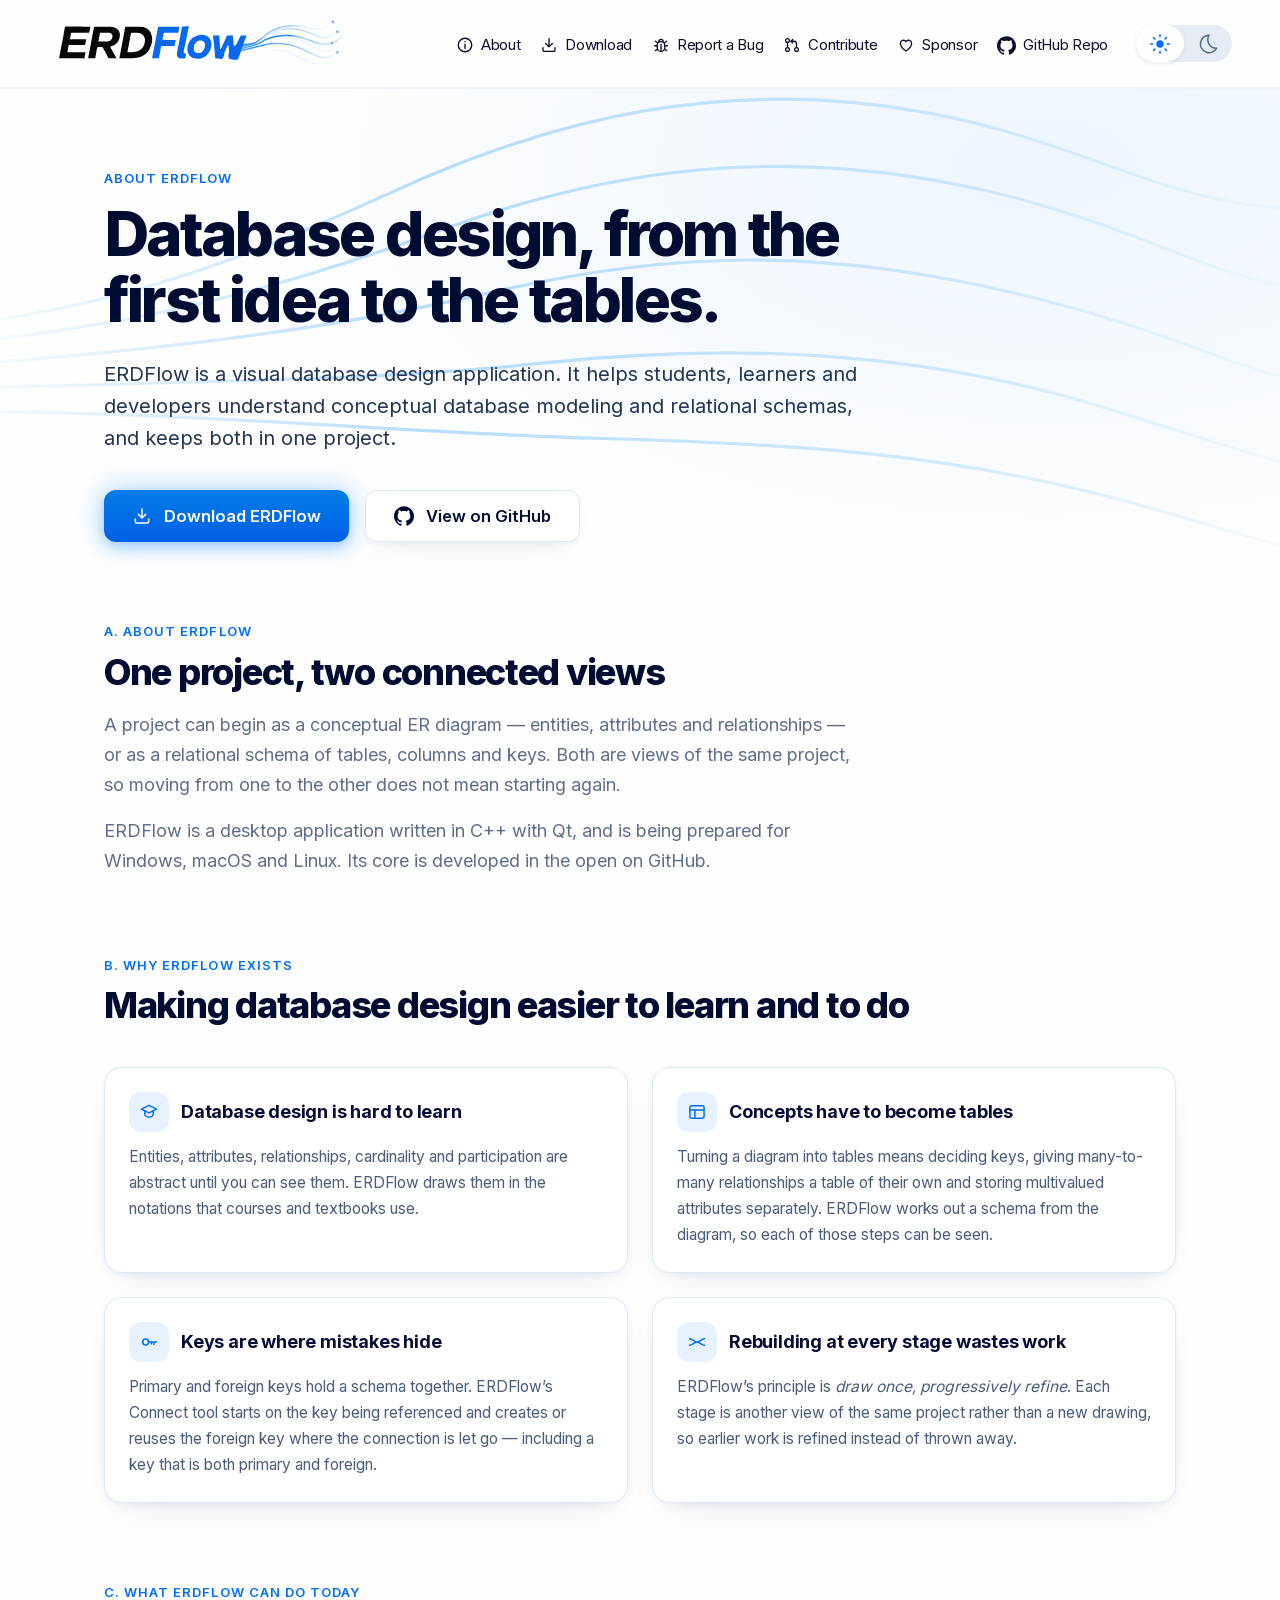
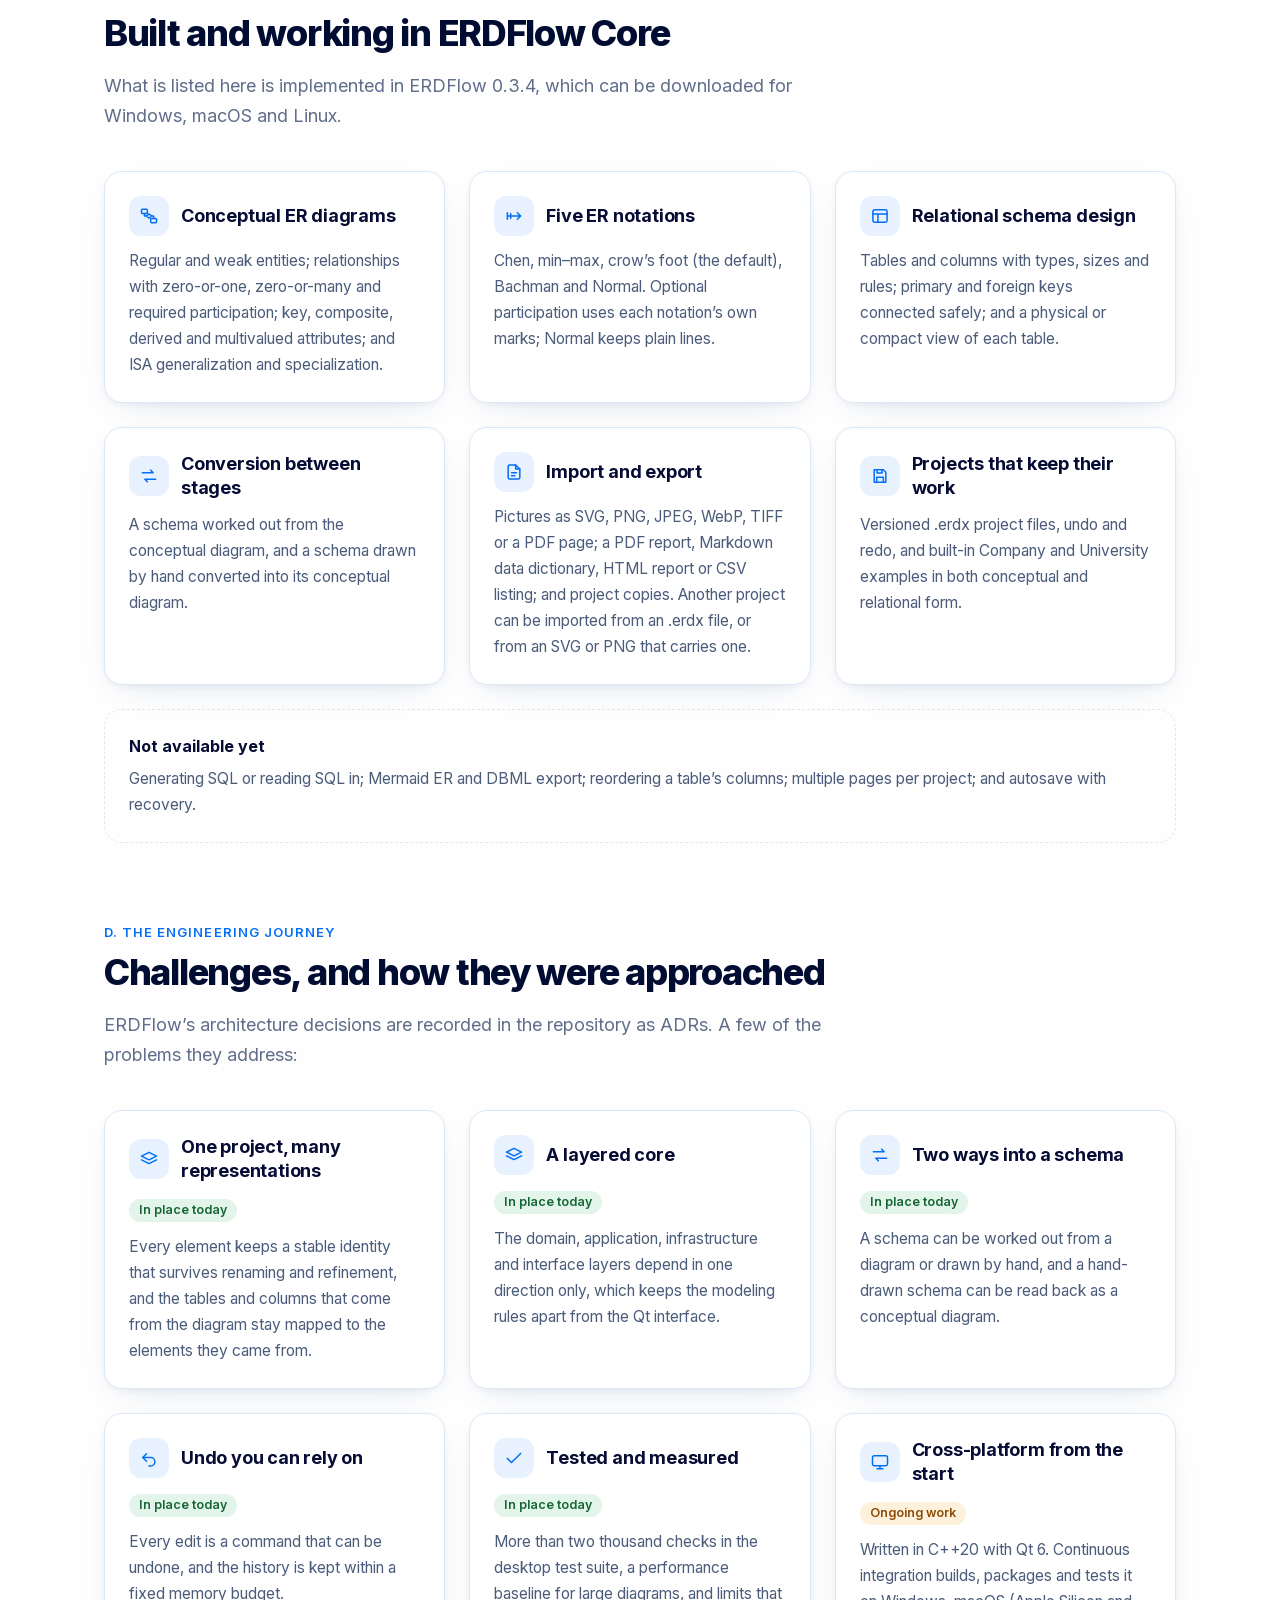
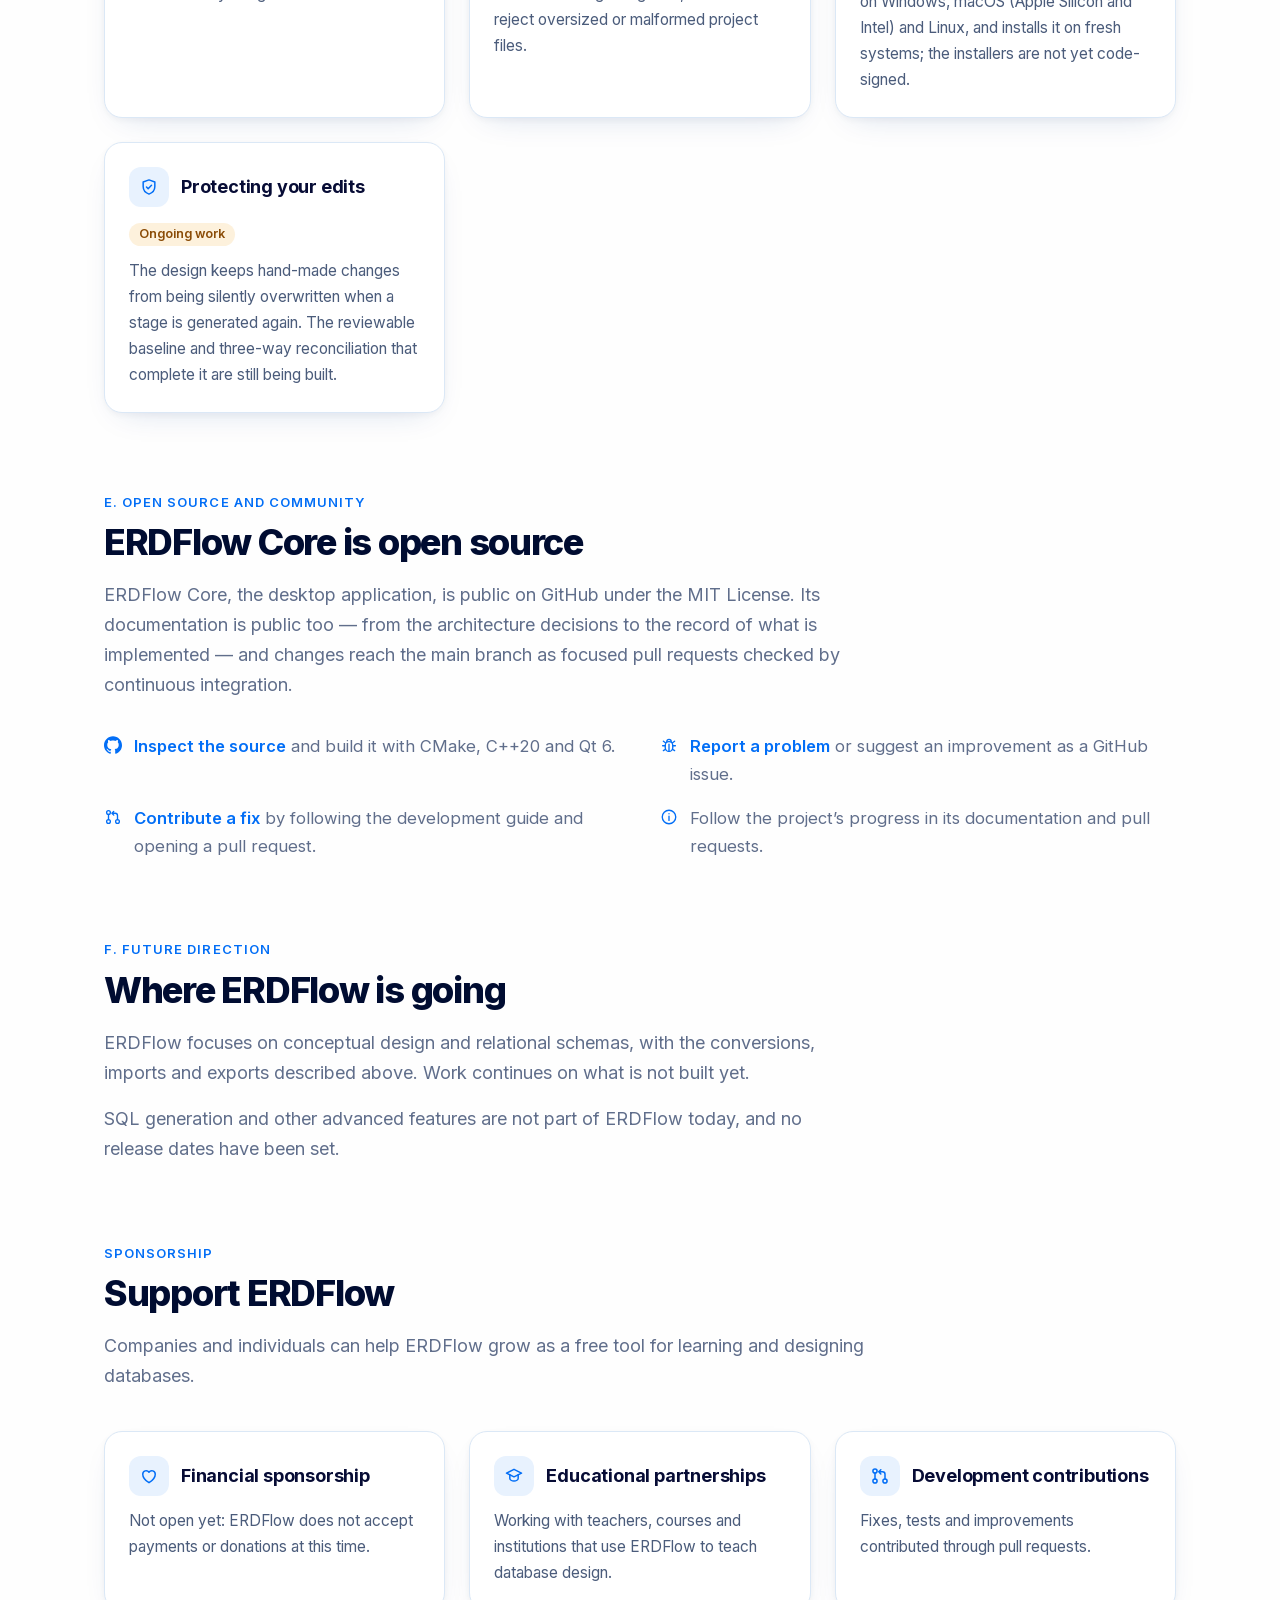
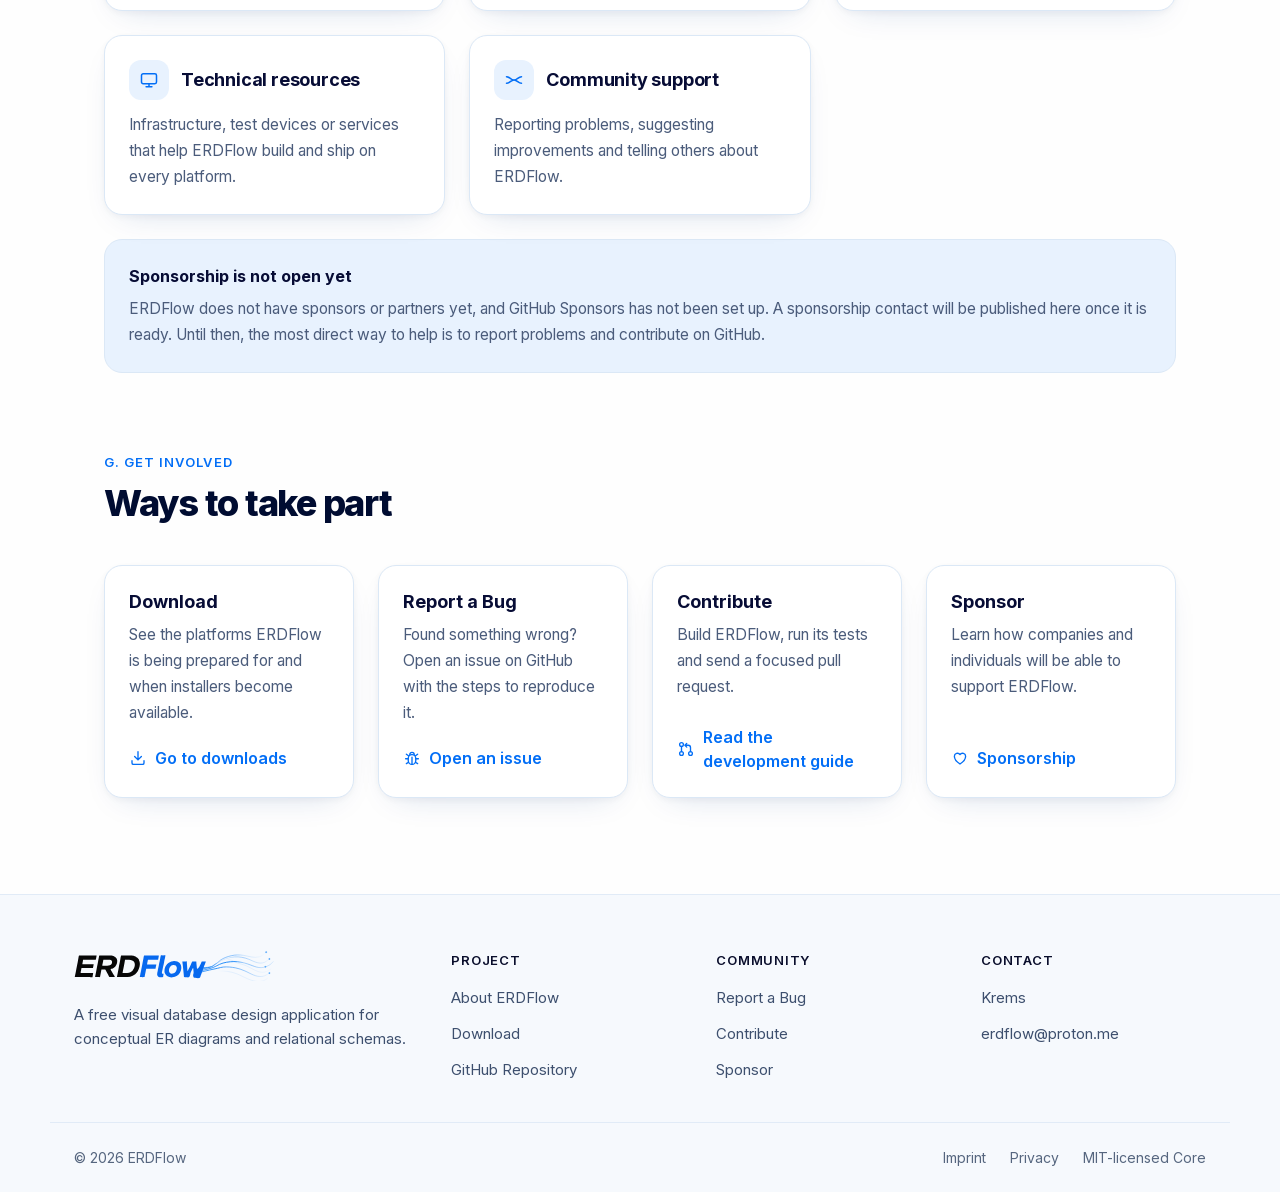
==== commit f9c1f43e: "Publish erdflow-website 4cdfe824c39e" ====
--- a/about/index.html
+++ b/about/index.html
@@ -1 +1 @@
-<!DOCTYPE html><html lang="en" data-theme="light" class="LINzvG_variable h-full antialiased"><head><meta charSet="utf-8"/><meta name="viewport" content="width=device-width, initial-scale=1"/><link rel="preload" href="/_next/static/media/07c7676b89ed2778-s.p.2bn3s6zvc0dyp.woff2" as="font" crossorigin="" type="font/woff2"/><link rel="preload" as="image" href="/brand/erdflow-logo-light.svg"/><link rel="preload" as="image" href="/brand/erdflow-logo-dark.svg"/><link rel="stylesheet" href="/_next/static/chunks/0tp2pt9yuttci.css" data-precedence="next"/><link rel="preload" as="script" fetchPriority="low" href="/_next/static/chunks/1kexj4s7oxhs2.js"/><script src="/_next/static/chunks/1qgsra9n_8u9w.js" async=""></script><script src="/_next/static/chunks/0d66q46efh1wk.js" async=""></script><script src="/_next/static/chunks/1uxpqwop7q_ga.js" async=""></script><script src="/_next/static/chunks/turbopack-3-ry682tkyiqk.js" async=""></script><script src="/_next/static/chunks/0umf92h1sb77c.js" async=""></script><script src="/_next/static/chunks/15pqqz5ux6dor.js" async=""></script><script src="/_next/static/chunks/27kii70h_k_fs.js" async=""></script><link rel="preload" href="https://static.cloudflareinsights.com/beacon.min.js" as="script"/><title>About ERDFlow — Project and Development</title><meta name="description" content="Learn about ERDFlow, its database design workflow, engineering journey, open-source Core, and plans for future capabilities."/><meta name="application-name" content="ERDFlow"/><link rel="canonical" href="https://erdflow.app/about"/><meta property="og:title" content="About ERDFlow — Project and Development"/><meta property="og:description" content="Learn about ERDFlow, its database design workflow, engineering journey, open-source Core, and plans for future capabilities."/><meta property="og:url" content="https://erdflow.app/about"/><meta property="og:site_name" content="ERDFlow"/><meta property="og:locale" content="en_US"/><meta property="og:image" content="https://erdflow.app/about/opengraph-image.png?opengraph-image.140eve2hhe74n.png"/><meta property="og:image:type" content="image/png"/><meta property="og:image:width" content="1200"/><meta property="og:image:height" content="630"/><meta property="og:image:alt" content="ERDFlow — Visual Database Design"/><meta property="og:type" content="website"/><meta name="twitter:card" content="summary_large_image"/><meta name="twitter:title" content="About ERDFlow — Project and Development"/><meta name="twitter:description" content="Learn about ERDFlow, its database design workflow, engineering journey, open-source Core, and plans for future capabilities."/><meta name="twitter:image" content="https://erdflow.app/about/twitter-image.png?twitter-image.140eve2hhe74n.png"/><meta name="twitter:image:alt" content="ERDFlow — Visual Database Design"/><meta name="twitter:image:type" content="image/png"/><meta name="twitter:image:width" content="1200"/><meta name="twitter:image:height" content="630"/><link rel="icon" href="/favicon.ico?favicon.243hpi4hwtowo.ico" sizes="48x48" type="image/x-icon"/><link rel="icon" href="/icon.svg?icon.0zv8mpn6z60lw.svg" sizes="any" type="image/svg+xml"/><meta name="next-size-adjust" content=""/><script>(function(){var t=null;try{t=localStorage.getItem("erdflow-theme")}catch(e){}if(t!=="light"&&t!=="dark")t=window.matchMedia&&matchMedia("(prefers-color-scheme: dark)").matches?"dark":"light";document.documentElement.setAttribute("data-theme",t)})()</script><script src="/_next/static/chunks/0cz1d0mv5g_q7.js" noModule=""></script></head><body class="min-h-full flex flex-col"><div hidden=""><!--$--><!--/$--></div><header class="flex min-h-[89px] items-center border-b-2 border-(--header-rule) bg-(--header-bg) pr-12 pl-[59px] max-[1239px]:flex-wrap max-[1239px]:gap-y-4 max-[1239px]:py-4 max-[1100px]:px-6 max-[760px]:gap-y-5 max-[760px]:py-5"><a class="-mt-[3px] flex min-w-0 flex-[0_0_286px] min-[1100px]:-ml-px max-[1100px]:basis-[210px] max-[760px]:flex-1" aria-label="ERDFlow home" href="/"><img alt="" width="286" height="44" decoding="async" data-nimg="1" class="h-auto w-full max-w-[286px] dark:hidden" style="color:transparent" src="/brand/erdflow-logo-light.svg"/><img alt="" width="286" height="44" decoding="async" data-nimg="1" class="hidden h-auto w-full max-w-[286px] dark:block" style="color:transparent" src="/brand/erdflow-logo-dark.svg"/></a><nav class="ml-auto flex items-center gap-[30px] pt-[3px] text-base leading-6 tracking-[-0.3px] text-(--nav-text) max-[1359px]:gap-5 max-[1359px]:text-[15px] max-[1239px]:order-3 max-[1239px]:ml-0 max-[1239px]:w-full max-[1239px]:flex-wrap max-[1239px]:justify-center max-[1239px]:gap-x-7 max-[1239px]:gap-y-3 max-[1239px]:pt-0 max-[1239px]:text-base max-[800px]:grid max-[800px]:grid-cols-[repeat(3,auto)] max-[800px]:gap-x-8 max-[640px]:gap-x-5 max-[640px]:text-[14.5px] max-[380px]:grid-cols-[repeat(2,auto)] max-[380px]:gap-x-10" aria-label="Main navigation"><a class="inline-flex items-center gap-[7px] whitespace-nowrap hover:text-(--headline-accent) max-[800px]:justify-self-start" aria-current="page" href="/about"><svg width="18" height="18" viewBox="0 0 24 24" fill="none" stroke="currentColor" stroke-width="1.8" stroke-linecap="round" stroke-linejoin="round" aria-hidden="true" focusable="false" class="shrink-0"><circle cx="12" cy="12" r="9"></circle><path d="M12 11v5.5M12 7.6v.1"></path></svg>About</a><a class="inline-flex items-center gap-[7px] whitespace-nowrap hover:text-(--headline-accent) max-[800px]:justify-self-start" href="/#downloads"><svg width="18" height="18" viewBox="0 0 24 24" fill="none" stroke="currentColor" stroke-width="1.8" stroke-linecap="round" stroke-linejoin="round" aria-hidden="true" focusable="false" class="shrink-0"><path d="M12 3.5v11m-4.5-4.5 4.5 4.5 4.5-4.5M4 15.5v3a2 2 0 0 0 2 2h12a2 2 0 0 0 2-2v-3"></path></svg>Download</a><a href="https://github.com/Zain-Orwa/erdflow/issues/new" class="inline-flex items-center gap-[7px] whitespace-nowrap hover:text-(--headline-accent) max-[800px]:justify-self-start"><svg width="18" height="18" viewBox="0 0 24 24" fill="none" stroke="currentColor" stroke-width="1.8" stroke-linecap="round" stroke-linejoin="round" aria-hidden="true" focusable="false" class="shrink-0"><path d="M9 7.5a3 3 0 0 1 6 0"></path><rect x="7" y="7.5" width="10" height="13" rx="5"></rect><path d="M12 11v9.5M3.5 13H7m10 0h3.5M4.5 19.5 7.4 17.6M19.5 19.5l-2.9-1.9M4.5 7l2.8 2M19.5 7l-2.8 2"></path></svg>Report a Bug</a><a href="https://github.com/Zain-Orwa/erdflow/blob/main/docs/DEVELOPMENT.md" class="inline-flex items-center gap-[7px] whitespace-nowrap hover:text-(--headline-accent) max-[800px]:justify-self-start"><svg width="18" height="18" viewBox="0 0 24 24" fill="none" stroke="currentColor" stroke-width="1.8" stroke-linecap="round" stroke-linejoin="round" aria-hidden="true" focusable="false" class="shrink-0"><circle cx="6" cy="6" r="2.5"></circle><circle cx="6" cy="18" r="2.5"></circle><circle cx="18" cy="18" r="2.5"></circle><path d="M6 8.5v7M18 15.5V10a3 3 0 0 0-3-3h-4.5m2.5-2.5L10.5 7 13 9.5"></path></svg>Contribute</a><a class="inline-flex items-center gap-[7px] whitespace-nowrap hover:text-(--headline-accent) max-[800px]:justify-self-start" href="/about#sponsor"><svg width="18" height="18" viewBox="0 0 24 24" fill="none" stroke="currentColor" stroke-width="1.8" stroke-linecap="round" stroke-linejoin="round" aria-hidden="true" focusable="false" class="shrink-0"><path d="M12 20s-7.5-4.6-7.5-10.2A4.1 4.1 0 0 1 12 7.5a4.1 4.1 0 0 1 7.5 2.3C19.5 15.4 12 20 12 20Z"></path></svg>Sponsor</a><a href="https://github.com/Zain-Orwa/erdflow" class="inline-flex items-center gap-[7px] whitespace-nowrap hover:text-(--headline-accent) max-[800px]:justify-self-start"><svg width="19" height="19" viewBox="0 0 24 24" fill="currentColor" aria-hidden="true" focusable="false" class="shrink-0"><path d="M12 .297c-6.63 0-12 5.373-12 12 0 5.303 3.438 9.8 8.205 11.385.6.113.82-.258.82-.577 0-.285-.01-1.04-.015-2.04-3.338.724-4.042-1.61-4.042-1.61C4.422 18.07 3.633 17.7 3.633 17.7c-1.087-.744.084-.729.084-.729 1.205.084 1.838 1.236 1.838 1.236 1.07 1.835 2.809 1.305 3.495.998.108-.776.417-1.305.76-1.605-2.665-.3-5.466-1.332-5.466-5.93 0-1.31.465-2.38 1.235-3.22-.135-.303-.54-1.523.105-3.176 0 0 1.005-.322 3.3 1.23.96-.267 1.98-.399 3-.405 1.02.006 2.04.138 3 .405 2.28-1.552 3.285-1.23 3.285-1.23.645 1.653.24 2.873.12 3.176.765.84 1.23 1.91 1.23 3.22 0 4.61-2.805 5.625-5.475 5.92.42.36.81 1.096.81 2.22 0 1.606-.015 2.896-.015 3.286 0 .315.21.69.825.57C20.565 22.092 24 17.592 24 12.297c0-6.627-5.373-12-12-12"></path></svg>GitHub Repo</a></nav><div class="ml-10 flex h-[37px] flex-[0_0_96px] rounded-[19px] bg-(--toggle-track) max-[1359px]:ml-7 max-[1239px]:ml-auto" role="group" aria-label="Color theme"><button type="button" class="grid h-[37px] w-12 cursor-pointer place-items-center rounded-[19px] border border-transparent p-0 border-(--toggle-selected-border) bg-(--toggle-selected-bg) text-(--toggle-selected-icon) shadow-(--toggle-selected-shadow) dark:border-transparent dark:bg-transparent dark:text-(--toggle-icon) dark:shadow-none" aria-label="Light mode"><svg width="22" height="22" viewBox="0 0 24 24" aria-hidden="true" focusable="false"><circle cx="12" cy="12" r="4" fill="currentColor"></circle><path d="M12 2v2m0 16v2M2 12h2m16 0h2M5 5l1.5 1.5m11 11L19 19M5 19l1.5-1.5m11-11L19 5" stroke="currentColor" stroke-width="1.7" stroke-linecap="round"></path></svg></button><button type="button" class="grid h-[37px] w-12 cursor-pointer place-items-center rounded-[19px] border border-transparent p-0 text-(--toggle-icon) dark:border-(--toggle-selected-border) dark:bg-(--toggle-selected-bg) dark:text-(--toggle-selected-icon) dark:shadow-(--toggle-selected-shadow)" aria-label="Dark mode"><svg width="22" height="22" viewBox="0 0 24 24" fill="none" aria-hidden="true" focusable="false"><path d="M13.1 2.5a9.5 9.5 0 1 0 8.4 14.1A9.4 9.4 0 0 1 13.1 2.5Z" stroke="currentColor" stroke-width="1.6" stroke-linejoin="round"></path></svg></button></div></header><main class="relative isolate flex-1 bg-background pb-24 max-[760px]:pb-16"><div aria-hidden="true" class="pointer-events-none absolute inset-x-0 top-0 -z-10 h-[520px] overflow-hidden opacity-(--wave-strength)"><svg class="absolute top-0 left-1/2 h-[520px] w-[1440px] min-w-full -translate-x-1/2" viewBox="0 0 1000 520" preserveAspectRatio="xMidYMid slice" fill="none"><defs><linearGradient id="about-strand" x1="0" y1="0" x2="1000" y2="0" gradientUnits="userSpaceOnUse"><stop offset="0" style="stop-color:var(--wave)" stop-opacity="0"></stop><stop offset="0.35" style="stop-color:var(--wave)" stop-opacity="0.28"></stop><stop offset="0.7" style="stop-color:var(--wave)" stop-opacity="0.16"></stop><stop offset="1" style="stop-color:var(--wave)" stop-opacity="0"></stop></linearGradient><radialGradient id="about-wash" cx="0.78" cy="0.25" r="0.6"><stop offset="0" style="stop-color:var(--wave)" stop-opacity="0.07"></stop><stop offset="1" style="stop-color:var(--wave)" stop-opacity="0"></stop></radialGradient></defs><rect width="1000" height="520" fill="url(#about-wash)"></rect><g stroke="url(#about-strand)" stroke-width="2.2" stroke-linecap="round"><path d="M-40 250C120 240 220 200 330 150S560 70 700 96 900 190 1040 150"></path><path d="M-40 262C130 250 240 222 360 178S600 118 740 150 930 240 1040 214"></path><path d="M-40 276C140 264 270 250 400 220S640 190 780 226 950 300 1040 282"></path><path d="M-40 290C150 282 300 284 430 270S690 260 820 300 970 352 1040 346"></path><path d="M-40 304C160 300 320 318 470 322S730 334 860 372 990 410 1040 410"></path></g></svg></div><section aria-labelledby="about-title" class="mx-auto max-w-[1120px] px-6 pt-20 max-[760px]:px-5 max-[760px]:pt-12"><p class="text-[13px] font-semibold tracking-[0.08em] text-(--headline-accent) uppercase">About ERDFlow</p><h1 id="about-title" class="mt-3 max-w-[820px] text-[clamp(40px,5vw,62px)] leading-[1.08] font-[800] tracking-[-0.045em] text-(--headline)">Database design, from the first idea to the tables.</h1><p class="mt-6 max-w-[760px] text-[20px] leading-[32px] text-(--subtitle) max-[760px]:text-[18px] max-[760px]:leading-[29px]">ERDFlow is a visual database design application. It helps students, learners and developers understand conceptual database modeling and relational schemas, and keeps both in one project.</p><div class="mt-9 flex flex-wrap gap-4"><a class="inline-flex h-[52px] items-center justify-center gap-3 rounded-[12px] px-7 text-[16.5px] font-semibold bg-(image:--button-bg) text-white shadow-(--cta-glow)" href="/#downloads"><svg width="20" height="20" viewBox="0 0 24 24" fill="none" stroke="currentColor" stroke-width="1.8" stroke-linecap="round" stroke-linejoin="round" aria-hidden="true" focusable="false" class="shrink-0"><path d="M12 3.5v11m-4.5-4.5 4.5 4.5 4.5-4.5M4 15.5v3a2 2 0 0 0 2 2h12a2 2 0 0 0 2-2v-3"></path></svg>Download ERDFlow</a><a href="https://github.com/Zain-Orwa/erdflow" class="inline-flex h-[52px] items-center justify-center gap-3 rounded-[12px] px-7 text-[16.5px] font-semibold border border-(--surface-border) bg-(--surface) text-(--headline) shadow-(--surface-shadow)"><svg width="20" height="20" viewBox="0 0 24 24" fill="currentColor" aria-hidden="true" focusable="false" class="shrink-0"><path d="M12 .297c-6.63 0-12 5.373-12 12 0 5.303 3.438 9.8 8.205 11.385.6.113.82-.258.82-.577 0-.285-.01-1.04-.015-2.04-3.338.724-4.042-1.61-4.042-1.61C4.422 18.07 3.633 17.7 3.633 17.7c-1.087-.744.084-.729.084-.729 1.205.084 1.838 1.236 1.838 1.236 1.07 1.835 2.809 1.305 3.495.998.108-.776.417-1.305.76-1.605-2.665-.3-5.466-1.332-5.466-5.93 0-1.31.465-2.38 1.235-3.22-.135-.303-.54-1.523.105-3.176 0 0 1.005-.322 3.3 1.23.96-.267 1.98-.399 3-.405 1.02.006 2.04.138 3 .405 2.28-1.552 3.285-1.23 3.285-1.23.645 1.653.24 2.873.12 3.176.765.84 1.23 1.91 1.23 3.22 0 4.61-2.805 5.625-5.475 5.92.42.36.81 1.096.81 2.22 0 1.606-.015 2.896-.015 3.286 0 .315.21.69.825.57C20.565 22.092 24 17.592 24 12.297c0-6.627-5.373-12-12-12"></path></svg>View on GitHub</a></div></section><section id="what-it-is" aria-labelledby="what-it-is-title" class="mx-auto max-w-[1120px] scroll-mt-6 px-6 pt-20 max-[760px]:px-5 max-[760px]:pt-14"><p class="text-[13px] font-semibold tracking-[0.08em] text-(--headline-accent) uppercase">A. About ERDFlow</p><h2 id="what-it-is-title" class="mt-2 text-[36px] leading-[44px] font-[800] tracking-[-0.035em] text-(--headline) max-[760px]:text-[29px] max-[760px]:leading-9">One project, two connected views</h2><div class="mt-4 max-w-[760px] text-[18px] leading-[30px] text-(--description) max-[760px]:text-[17px] max-[760px]:leading-7"><p>A project can begin as a conceptual ER diagram — entities, attributes and relationships — or as a relational schema of tables, columns and keys. Both are views of the same project, so moving from one to the other does not mean starting again.</p><p class="mt-4">ERDFlow is a desktop application written in C++ with Qt, and is being prepared for Windows, macOS and Linux. Its core is developed in the open on GitHub.</p></div></section><section id="why" aria-labelledby="why-title" class="mx-auto max-w-[1120px] scroll-mt-6 px-6 pt-20 max-[760px]:px-5 max-[760px]:pt-14"><p class="text-[13px] font-semibold tracking-[0.08em] text-(--headline-accent) uppercase">B. Why ERDFlow exists</p><h2 id="why-title" class="mt-2 text-[36px] leading-[44px] font-[800] tracking-[-0.035em] text-(--headline) max-[760px]:text-[29px] max-[760px]:leading-9">Making database design easier to learn and to do</h2><div class="mt-10 grid grid-cols-2 gap-6 max-[760px]:grid-cols-1"><div class="flex flex-col rounded-[18px] border border-(--surface-border) bg-(--surface) p-6 shadow-(--surface-shadow)"><div class="flex items-center gap-3"><span class="grid size-10 shrink-0 place-items-center rounded-[12px] bg-(--accent-soft) text-(--headline-accent)"><svg width="20" height="20" viewBox="0 0 24 24" fill="none" stroke="currentColor" stroke-width="1.8" stroke-linecap="round" stroke-linejoin="round" aria-hidden="true" focusable="false"><path d="M3 8.5 12 4l9 4.5-9 4.5Z"></path><path d="M7 10.5v4.5c0 1.4 2.2 3 5 3s5-1.6 5-3v-4.5"></path></svg></span><h3 class="text-[18px] leading-6 font-bold tracking-[-0.2px] text-(--card-heading)">Database design is hard to learn</h3></div><div class="mt-3 text-[15.5px] leading-[26px] text-(--card-benefit)">Entities, attributes, relationships, cardinality and participation are abstract until you can see them. ERDFlow draws them in the notations that courses and textbooks use.</div></div><div class="flex flex-col rounded-[18px] border border-(--surface-border) bg-(--surface) p-6 shadow-(--surface-shadow)"><div class="flex items-center gap-3"><span class="grid size-10 shrink-0 place-items-center rounded-[12px] bg-(--accent-soft) text-(--headline-accent)"><svg width="20" height="20" viewBox="0 0 24 24" fill="none" stroke="currentColor" stroke-width="1.8" stroke-linecap="round" stroke-linejoin="round" aria-hidden="true" focusable="false"><rect x="3.5" y="4.5" width="17" height="15" rx="2"></rect><path d="M3.5 9.5h17M9.5 9.5v10"></path></svg></span><h3 class="text-[18px] leading-6 font-bold tracking-[-0.2px] text-(--card-heading)">Concepts have to become tables</h3></div><div class="mt-3 text-[15.5px] leading-[26px] text-(--card-benefit)">Turning a diagram into tables means deciding keys, giving many-to-many relationships a table of their own and storing multivalued attributes separately. ERDFlow works out a schema from the diagram, so each of those steps can be seen.</div></div><div class="flex flex-col rounded-[18px] border border-(--surface-border) bg-(--surface) p-6 shadow-(--surface-shadow)"><div class="flex items-center gap-3"><span class="grid size-10 shrink-0 place-items-center rounded-[12px] bg-(--accent-soft) text-(--headline-accent)"><svg width="20" height="20" viewBox="0 0 24 24" fill="none" stroke="currentColor" stroke-width="1.8" stroke-linecap="round" stroke-linejoin="round" aria-hidden="true" focusable="false"><circle cx="8" cy="12" r="3.5"></circle><path d="M11.5 12H21m-3 0v3m-3-3v2"></path></svg></span><h3 class="text-[18px] leading-6 font-bold tracking-[-0.2px] text-(--card-heading)">Keys are where mistakes hide</h3></div><div class="mt-3 text-[15.5px] leading-[26px] text-(--card-benefit)">Primary and foreign keys hold a schema together. ERDFlow’s Connect tool starts on the key being referenced and creates or reuses the foreign key where the connection is let go — including a key that is both primary and foreign.</div></div><div class="flex flex-col rounded-[18px] border border-(--surface-border) bg-(--surface) p-6 shadow-(--surface-shadow)"><div class="flex items-center gap-3"><span class="grid size-10 shrink-0 place-items-center rounded-[12px] bg-(--accent-soft) text-(--headline-accent)"><svg width="20" height="20" viewBox="0 0 24 24" fill="none" stroke="currentColor" stroke-width="1.8" stroke-linecap="round" stroke-linejoin="round" aria-hidden="true" focusable="false"><path d="M3 8c4 0 5 4 9 4s5-4 9-4M3 16c4 0 5-4 9-4s5 4 9 4"></path></svg></span><h3 class="text-[18px] leading-6 font-bold tracking-[-0.2px] text-(--card-heading)">Rebuilding at every stage wastes work</h3></div><div class="mt-3 text-[15.5px] leading-[26px] text-(--card-benefit)">ERDFlow’s principle is <em>draw once, progressively refine</em>. Each stage is another view of the same project rather than a new drawing, so earlier work is refined instead of thrown away.</div></div></div></section><section id="today" aria-labelledby="today-title" class="mx-auto max-w-[1120px] scroll-mt-6 px-6 pt-20 max-[760px]:px-5 max-[760px]:pt-14"><p class="text-[13px] font-semibold tracking-[0.08em] text-(--headline-accent) uppercase">C. What ERDFlow can do today</p><h2 id="today-title" class="mt-2 text-[36px] leading-[44px] font-[800] tracking-[-0.035em] text-(--headline) max-[760px]:text-[29px] max-[760px]:leading-9">Built and working in ERDFlow Core</h2><div class="mt-4 max-w-[760px] text-[18px] leading-[30px] text-(--description) max-[760px]:text-[17px] max-[760px]:leading-7">What is listed here is implemented in ERDFlow 0.3.3, which can be downloaded for Windows, macOS and Linux.</div><div class="mt-10 grid grid-cols-3 gap-6 max-[1000px]:grid-cols-2 max-[640px]:grid-cols-1"><div class="flex flex-col rounded-[18px] border border-(--surface-border) bg-(--surface) p-6 shadow-(--surface-shadow)"><div class="flex items-center gap-3"><span class="grid size-10 shrink-0 place-items-center rounded-[12px] bg-(--accent-soft) text-(--headline-accent)"><svg width="20" height="20" viewBox="0 0 24 24" fill="none" stroke="currentColor" stroke-width="1.8" stroke-linecap="round" stroke-linejoin="round" aria-hidden="true" focusable="false"><rect x="3" y="4" width="7" height="5" rx="1"></rect><rect x="14" y="15" width="7" height="5" rx="1"></rect><path d="m12 9.5 3 2.5-3 2.5-3-2.5Z"></path><path d="M6.5 9v3H9m6 0h2.5v3"></path></svg></span><h3 class="text-[18px] leading-6 font-bold tracking-[-0.2px] text-(--card-heading)">Conceptual ER diagrams</h3></div><div class="mt-3 text-[15.5px] leading-[26px] text-(--card-benefit)">Regular and weak entities; relationships with cardinality and participation; key, composite, derived and multivalued attributes; and ISA generalization and specialization.</div></div><div class="flex flex-col rounded-[18px] border border-(--surface-border) bg-(--surface) p-6 shadow-(--surface-shadow)"><div class="flex items-center gap-3"><span class="grid size-10 shrink-0 place-items-center rounded-[12px] bg-(--accent-soft) text-(--headline-accent)"><svg width="20" height="20" viewBox="0 0 24 24" fill="none" stroke="currentColor" stroke-width="1.8" stroke-linecap="round" stroke-linejoin="round" aria-hidden="true" focusable="false"><path d="M4 12h16M16 8l4 4-4 4M4 8v8M8 9v6"></path></svg></span><h3 class="text-[18px] leading-6 font-bold tracking-[-0.2px] text-(--card-heading)">Four ER notations</h3></div><div class="mt-3 text-[15.5px] leading-[26px] text-(--card-benefit)">Chen, min–max, crow’s foot (the default) and Bachman, chosen from either canvas’s Appearance menu.</div></div><div class="flex flex-col rounded-[18px] border border-(--surface-border) bg-(--surface) p-6 shadow-(--surface-shadow)"><div class="flex items-center gap-3"><span class="grid size-10 shrink-0 place-items-center rounded-[12px] bg-(--accent-soft) text-(--headline-accent)"><svg width="20" height="20" viewBox="0 0 24 24" fill="none" stroke="currentColor" stroke-width="1.8" stroke-linecap="round" stroke-linejoin="round" aria-hidden="true" focusable="false"><rect x="3.5" y="4.5" width="17" height="15" rx="2"></rect><path d="M3.5 9.5h17M9.5 9.5v10"></path></svg></span><h3 class="text-[18px] leading-6 font-bold tracking-[-0.2px] text-(--card-heading)">Relational schema design</h3></div><div class="mt-3 text-[15.5px] leading-[26px] text-(--card-benefit)">Tables and columns with types, sizes and rules; primary and foreign keys connected safely; and a physical or compact view of each table.</div></div><div class="flex flex-col rounded-[18px] border border-(--surface-border) bg-(--surface) p-6 shadow-(--surface-shadow)"><div class="flex items-center gap-3"><span class="grid size-10 shrink-0 place-items-center rounded-[12px] bg-(--accent-soft) text-(--headline-accent)"><svg width="20" height="20" viewBox="0 0 24 24" fill="none" stroke="currentColor" stroke-width="1.8" stroke-linecap="round" stroke-linejoin="round" aria-hidden="true" focusable="false"><path d="M4 8h13l-3-3M20 16H7l3 3"></path></svg></span><h3 class="text-[18px] leading-6 font-bold tracking-[-0.2px] text-(--card-heading)">Conversion between stages</h3></div><div class="mt-3 text-[15.5px] leading-[26px] text-(--card-benefit)">A schema worked out from the conceptual diagram, and a schema drawn by hand converted into its conceptual diagram.</div></div><div class="flex flex-col rounded-[18px] border border-(--surface-border) bg-(--surface) p-6 shadow-(--surface-shadow)"><div class="flex items-center gap-3"><span class="grid size-10 shrink-0 place-items-center rounded-[12px] bg-(--accent-soft) text-(--headline-accent)"><svg width="20" height="20" viewBox="0 0 24 24" fill="none" stroke="currentColor" stroke-width="1.8" stroke-linecap="round" stroke-linejoin="round" aria-hidden="true" focusable="false"><path d="M14 3.5H7a2 2 0 0 0-2 2v13a2 2 0 0 0 2 2h10a2 2 0 0 0 2-2V8.5Z"></path><path d="M14 3.5v5h5M9 13h6M9 16.5h4"></path></svg></span><h3 class="text-[18px] leading-6 font-bold tracking-[-0.2px] text-(--card-heading)">Import and export</h3></div><div class="mt-3 text-[15.5px] leading-[26px] text-(--card-benefit)">Pictures as SVG, PNG, JPEG, WebP, TIFF or a PDF page; a PDF report, Markdown data dictionary, HTML report or CSV listing; and project copies. Another project can be imported from an .erdx file, or from an SVG or PNG that carries one.</div></div><div class="flex flex-col rounded-[18px] border border-(--surface-border) bg-(--surface) p-6 shadow-(--surface-shadow)"><div class="flex items-center gap-3"><span class="grid size-10 shrink-0 place-items-center rounded-[12px] bg-(--accent-soft) text-(--headline-accent)"><svg width="20" height="20" viewBox="0 0 24 24" fill="none" stroke="currentColor" stroke-width="1.8" stroke-linecap="round" stroke-linejoin="round" aria-hidden="true" focusable="false"><path d="M5 4.5h11l3 3v12H5Z"></path><path d="M8.5 4.5v4h6v-4M8 19.5v-6h8v6"></path></svg></span><h3 class="text-[18px] leading-6 font-bold tracking-[-0.2px] text-(--card-heading)">Projects that keep their work</h3></div><div class="mt-3 text-[15.5px] leading-[26px] text-(--card-benefit)">Versioned .erdx project files, undo and redo, and built-in Company and University examples in both conceptual and relational form.</div></div></div><div class="mt-6 rounded-[18px] border border-dashed border-(--surface-border) p-6"><h3 class="text-[16px] font-bold text-(--card-heading)">Not available yet</h3><p class="mt-2 text-[15.5px] leading-[26px] text-(--card-benefit)">Generating SQL or reading SQL in; Mermaid ER and DBML export; reordering a table’s columns; multiple pages per project; and autosave with recovery.</p></div></section><section id="engineering" aria-labelledby="engineering-title" class="mx-auto max-w-[1120px] scroll-mt-6 px-6 pt-20 max-[760px]:px-5 max-[760px]:pt-14"><p class="text-[13px] font-semibold tracking-[0.08em] text-(--headline-accent) uppercase">D. The engineering journey</p><h2 id="engineering-title" class="mt-2 text-[36px] leading-[44px] font-[800] tracking-[-0.035em] text-(--headline) max-[760px]:text-[29px] max-[760px]:leading-9">Challenges, and how they were approached</h2><div class="mt-4 max-w-[760px] text-[18px] leading-[30px] text-(--description) max-[760px]:text-[17px] max-[760px]:leading-7">ERDFlow’s architecture decisions are recorded in the repository as ADRs. A few of the problems they address:</div><div class="mt-10 grid grid-cols-3 gap-6 max-[1000px]:grid-cols-2 max-[640px]:grid-cols-1"><div class="flex flex-col rounded-[18px] border border-(--surface-border) bg-(--surface) p-6 shadow-(--surface-shadow)"><div class="flex items-center gap-3"><span class="grid size-10 shrink-0 place-items-center rounded-[12px] bg-(--accent-soft) text-(--headline-accent)"><svg width="20" height="20" viewBox="0 0 24 24" fill="none" stroke="currentColor" stroke-width="1.8" stroke-linecap="round" stroke-linejoin="round" aria-hidden="true" focusable="false"><path d="m12 4 9 4.5-9 4.5-9-4.5Z"></path><path d="m3 13 9 4.5 9-4.5"></path></svg></span><h3 class="text-[18px] leading-6 font-bold tracking-[-0.2px] text-(--card-heading)">One project, many representations</h3></div><p class="mt-4 w-fit rounded-full px-[10px] py-[2px] text-[12.5px] font-semibold bg-(--status-built-bg) text-(--status-built-text)">In place today</p><div class="mt-3 text-[15.5px] leading-[26px] text-(--card-benefit)">Every element keeps a stable identity that survives renaming and refinement, and the tables and columns that come from the diagram stay mapped to the elements they came from.</div></div><div class="flex flex-col rounded-[18px] border border-(--surface-border) bg-(--surface) p-6 shadow-(--surface-shadow)"><div class="flex items-center gap-3"><span class="grid size-10 shrink-0 place-items-center rounded-[12px] bg-(--accent-soft) text-(--headline-accent)"><svg width="20" height="20" viewBox="0 0 24 24" fill="none" stroke="currentColor" stroke-width="1.8" stroke-linecap="round" stroke-linejoin="round" aria-hidden="true" focusable="false"><path d="m12 4 9 4.5-9 4.5-9-4.5Z"></path><path d="m3 13 9 4.5 9-4.5"></path></svg></span><h3 class="text-[18px] leading-6 font-bold tracking-[-0.2px] text-(--card-heading)">A layered core</h3></div><p class="mt-4 w-fit rounded-full px-[10px] py-[2px] text-[12.5px] font-semibold bg-(--status-built-bg) text-(--status-built-text)">In place today</p><div class="mt-3 text-[15.5px] leading-[26px] text-(--card-benefit)">The domain, application, infrastructure and interface layers depend in one direction only, which keeps the modeling rules apart from the Qt interface.</div></div><div class="flex flex-col rounded-[18px] border border-(--surface-border) bg-(--surface) p-6 shadow-(--surface-shadow)"><div class="flex items-center gap-3"><span class="grid size-10 shrink-0 place-items-center rounded-[12px] bg-(--accent-soft) text-(--headline-accent)"><svg width="20" height="20" viewBox="0 0 24 24" fill="none" stroke="currentColor" stroke-width="1.8" stroke-linecap="round" stroke-linejoin="round" aria-hidden="true" focusable="false"><path d="M4 8h13l-3-3M20 16H7l3 3"></path></svg></span><h3 class="text-[18px] leading-6 font-bold tracking-[-0.2px] text-(--card-heading)">Two ways into a schema</h3></div><p class="mt-4 w-fit rounded-full px-[10px] py-[2px] text-[12.5px] font-semibold bg-(--status-built-bg) text-(--status-built-text)">In place today</p><div class="mt-3 text-[15.5px] leading-[26px] text-(--card-benefit)">A schema can be worked out from a diagram or drawn by hand, and a hand-drawn schema can be read back as a conceptual diagram.</div></div><div class="flex flex-col rounded-[18px] border border-(--surface-border) bg-(--surface) p-6 shadow-(--surface-shadow)"><div class="flex items-center gap-3"><span class="grid size-10 shrink-0 place-items-center rounded-[12px] bg-(--accent-soft) text-(--headline-accent)"><svg width="20" height="20" viewBox="0 0 24 24" fill="none" stroke="currentColor" stroke-width="1.8" stroke-linecap="round" stroke-linejoin="round" aria-hidden="true" focusable="false"><path d="M9 7 4.5 11.5 9 16"></path><path d="M5 11.5h9a5 5 0 0 1 0 10h-2"></path></svg></span><h3 class="text-[18px] leading-6 font-bold tracking-[-0.2px] text-(--card-heading)">Undo you can rely on</h3></div><p class="mt-4 w-fit rounded-full px-[10px] py-[2px] text-[12.5px] font-semibold bg-(--status-built-bg) text-(--status-built-text)">In place today</p><div class="mt-3 text-[15.5px] leading-[26px] text-(--card-benefit)">Every edit is a command that can be undone, and the history is kept within a fixed memory budget.</div></div><div class="flex flex-col rounded-[18px] border border-(--surface-border) bg-(--surface) p-6 shadow-(--surface-shadow)"><div class="flex items-center gap-3"><span class="grid size-10 shrink-0 place-items-center rounded-[12px] bg-(--accent-soft) text-(--headline-accent)"><svg width="20" height="20" viewBox="0 0 24 24" fill="none" stroke="currentColor" stroke-width="1.8" stroke-linecap="round" stroke-linejoin="round" aria-hidden="true" focusable="false"><path d="M4 12.5 9 17.5 20 6.5"></path></svg></span><h3 class="text-[18px] leading-6 font-bold tracking-[-0.2px] text-(--card-heading)">Tested and measured</h3></div><p class="mt-4 w-fit rounded-full px-[10px] py-[2px] text-[12.5px] font-semibold bg-(--status-built-bg) text-(--status-built-text)">In place today</p><div class="mt-3 text-[15.5px] leading-[26px] text-(--card-benefit)">More than two thousand checks in the desktop test suite, a performance baseline for large diagrams, and limits that reject oversized or malformed project files.</div></div><div class="flex flex-col rounded-[18px] border border-(--surface-border) bg-(--surface) p-6 shadow-(--surface-shadow)"><div class="flex items-center gap-3"><span class="grid size-10 shrink-0 place-items-center rounded-[12px] bg-(--accent-soft) text-(--headline-accent)"><svg width="20" height="20" viewBox="0 0 24 24" fill="none" stroke="currentColor" stroke-width="1.8" stroke-linecap="round" stroke-linejoin="round" aria-hidden="true" focusable="false"><rect x="3" y="4.5" width="18" height="12" rx="2"></rect><path d="M8.5 20h7M12 16.5V20"></path></svg></span><h3 class="text-[18px] leading-6 font-bold tracking-[-0.2px] text-(--card-heading)">Cross-platform from the start</h3></div><p class="mt-4 w-fit rounded-full px-[10px] py-[2px] text-[12.5px] font-semibold bg-(--status-open-bg) text-(--status-open-text)">Ongoing work</p><div class="mt-3 text-[15.5px] leading-[26px] text-(--card-benefit)">Written in C++20 with Qt 6. Continuous integration builds, packages and tests it on Windows, macOS (Apple Silicon and Intel) and Linux, and installs it on fresh systems; the installers are not yet code-signed.</div></div><div class="flex flex-col rounded-[18px] border border-(--surface-border) bg-(--surface) p-6 shadow-(--surface-shadow)"><div class="flex items-center gap-3"><span class="grid size-10 shrink-0 place-items-center rounded-[12px] bg-(--accent-soft) text-(--headline-accent)"><svg width="20" height="20" viewBox="0 0 24 24" fill="none" stroke="currentColor" stroke-width="1.8" stroke-linecap="round" stroke-linejoin="round" aria-hidden="true" focusable="false"><path d="M12 3.5 19 6v5.5c0 4.2-3 7.6-7 9-4-1.4-7-4.8-7-9V6Z"></path><path d="m9 12 2 2 4-4"></path></svg></span><h3 class="text-[18px] leading-6 font-bold tracking-[-0.2px] text-(--card-heading)">Protecting your edits</h3></div><p class="mt-4 w-fit rounded-full px-[10px] py-[2px] text-[12.5px] font-semibold bg-(--status-open-bg) text-(--status-open-text)">Ongoing work</p><div class="mt-3 text-[15.5px] leading-[26px] text-(--card-benefit)">The design keeps hand-made changes from being silently overwritten when a stage is generated again. The reviewable baseline and three-way reconciliation that complete it are still being built.</div></div></div></section><section id="open-source" aria-labelledby="open-source-title" class="mx-auto max-w-[1120px] scroll-mt-6 px-6 pt-20 max-[760px]:px-5 max-[760px]:pt-14"><p class="text-[13px] font-semibold tracking-[0.08em] text-(--headline-accent) uppercase">E. Open source and community</p><h2 id="open-source-title" class="mt-2 text-[36px] leading-[44px] font-[800] tracking-[-0.035em] text-(--headline) max-[760px]:text-[29px] max-[760px]:leading-9">ERDFlow Core is open source</h2><div class="mt-4 max-w-[760px] text-[18px] leading-[30px] text-(--description) max-[760px]:text-[17px] max-[760px]:leading-7"><p>ERDFlow Core, the desktop application, is public on GitHub under the MIT License. Its documentation is public too — from the architecture decisions to the record of what is implemented — and changes reach the main branch as focused pull requests checked by continuous integration.</p></div><ul class="mt-8 grid grid-cols-2 gap-x-10 gap-y-4 text-[16.5px] leading-7 text-(--description) max-[760px]:grid-cols-1"><li class="flex gap-3"><span class="mt-1 text-(--headline-accent)"><svg width="18" height="18" viewBox="0 0 24 24" fill="currentColor" aria-hidden="true" focusable="false" class="shrink-0"><path d="M12 .297c-6.63 0-12 5.373-12 12 0 5.303 3.438 9.8 8.205 11.385.6.113.82-.258.82-.577 0-.285-.01-1.04-.015-2.04-3.338.724-4.042-1.61-4.042-1.61C4.422 18.07 3.633 17.7 3.633 17.7c-1.087-.744.084-.729.084-.729 1.205.084 1.838 1.236 1.838 1.236 1.07 1.835 2.809 1.305 3.495.998.108-.776.417-1.305.76-1.605-2.665-.3-5.466-1.332-5.466-5.93 0-1.31.465-2.38 1.235-3.22-.135-.303-.54-1.523.105-3.176 0 0 1.005-.322 3.3 1.23.96-.267 1.98-.399 3-.405 1.02.006 2.04.138 3 .405 2.28-1.552 3.285-1.23 3.285-1.23.645 1.653.24 2.873.12 3.176.765.84 1.23 1.91 1.23 3.22 0 4.61-2.805 5.625-5.475 5.92.42.36.81 1.096.81 2.22 0 1.606-.015 2.896-.015 3.286 0 .315.21.69.825.57C20.565 22.092 24 17.592 24 12.297c0-6.627-5.373-12-12-12"></path></svg></span><span><a href="https://github.com/Zain-Orwa/erdflow" class="inline-flex items-center gap-2 font-semibold text-(--headline-accent) hover:underline underline-offset-4">Inspect the source</a> and build it with CMake, C++20 and Qt 6.</span></li><li class="flex gap-3"><span class="mt-1 text-(--headline-accent)"><svg width="18" height="18" viewBox="0 0 24 24" fill="none" stroke="currentColor" stroke-width="1.8" stroke-linecap="round" stroke-linejoin="round" aria-hidden="true" focusable="false" class="shrink-0"><path d="M9 7.5a3 3 0 0 1 6 0"></path><rect x="7" y="7.5" width="10" height="13" rx="5"></rect><path d="M12 11v9.5M3.5 13H7m10 0h3.5M4.5 19.5 7.4 17.6M19.5 19.5l-2.9-1.9M4.5 7l2.8 2M19.5 7l-2.8 2"></path></svg></span><span><a href="https://github.com/Zain-Orwa/erdflow/issues/new" class="inline-flex items-center gap-2 font-semibold text-(--headline-accent) hover:underline underline-offset-4">Report a problem</a> or suggest an improvement as a GitHub issue.</span></li><li class="flex gap-3"><span class="mt-1 text-(--headline-accent)"><svg width="18" height="18" viewBox="0 0 24 24" fill="none" stroke="currentColor" stroke-width="1.8" stroke-linecap="round" stroke-linejoin="round" aria-hidden="true" focusable="false" class="shrink-0"><circle cx="6" cy="6" r="2.5"></circle><circle cx="6" cy="18" r="2.5"></circle><circle cx="18" cy="18" r="2.5"></circle><path d="M6 8.5v7M18 15.5V10a3 3 0 0 0-3-3h-4.5m2.5-2.5L10.5 7 13 9.5"></path></svg></span><span><a href="https://github.com/Zain-Orwa/erdflow/blob/main/docs/DEVELOPMENT.md" class="inline-flex items-center gap-2 font-semibold text-(--headline-accent) hover:underline underline-offset-4">Contribute a fix</a> by following the development guide and opening a pull request.</span></li><li class="flex gap-3"><span class="mt-1 text-(--headline-accent)"><svg width="18" height="18" viewBox="0 0 24 24" fill="none" stroke="currentColor" stroke-width="1.8" stroke-linecap="round" stroke-linejoin="round" aria-hidden="true" focusable="false" class="shrink-0"><circle cx="12" cy="12" r="9"></circle><path d="M12 11v5.5M12 7.6v.1"></path></svg></span><span>Follow the project’s progress in its documentation and pull requests.</span></li></ul></section><section id="future" aria-labelledby="future-title" class="mx-auto max-w-[1120px] scroll-mt-6 px-6 pt-20 max-[760px]:px-5 max-[760px]:pt-14"><p class="text-[13px] font-semibold tracking-[0.08em] text-(--headline-accent) uppercase">F. Future direction</p><h2 id="future-title" class="mt-2 text-[36px] leading-[44px] font-[800] tracking-[-0.035em] text-(--headline) max-[760px]:text-[29px] max-[760px]:leading-9">Where ERDFlow is going</h2><div class="mt-4 max-w-[760px] text-[18px] leading-[30px] text-(--description) max-[760px]:text-[17px] max-[760px]:leading-7"><p>ERDFlow focuses on conceptual design and relational schemas, with the conversions, imports and exports described above. Work continues on what is not built yet.</p><p class="mt-4">SQL generation and other advanced features are not part of ERDFlow today, and no release dates have been set.</p></div></section><section id="sponsor" aria-labelledby="sponsor-title" class="mx-auto max-w-[1120px] scroll-mt-6 px-6 pt-20 max-[760px]:px-5 max-[760px]:pt-14"><p class="text-[13px] font-semibold tracking-[0.08em] text-(--headline-accent) uppercase">Sponsorship</p><h2 id="sponsor-title" class="mt-2 text-[36px] leading-[44px] font-[800] tracking-[-0.035em] text-(--headline) max-[760px]:text-[29px] max-[760px]:leading-9">Support ERDFlow</h2><div class="mt-4 max-w-[760px] text-[18px] leading-[30px] text-(--description) max-[760px]:text-[17px] max-[760px]:leading-7">Companies and individuals can help ERDFlow grow as a free tool for learning and designing databases.</div><div class="mt-10 grid grid-cols-3 gap-6 max-[1000px]:grid-cols-2 max-[640px]:grid-cols-1"><div class="flex flex-col rounded-[18px] border border-(--surface-border) bg-(--surface) p-6 shadow-(--surface-shadow)"><div class="flex items-center gap-3"><span class="grid size-10 shrink-0 place-items-center rounded-[12px] bg-(--accent-soft) text-(--headline-accent)"><svg width="20" height="20" viewBox="0 0 24 24" fill="none" stroke="currentColor" stroke-width="1.8" stroke-linecap="round" stroke-linejoin="round" aria-hidden="true" focusable="false" class="shrink-0"><path d="M12 20s-7.5-4.6-7.5-10.2A4.1 4.1 0 0 1 12 7.5a4.1 4.1 0 0 1 7.5 2.3C19.5 15.4 12 20 12 20Z"></path></svg></span><h3 class="text-[18px] leading-6 font-bold tracking-[-0.2px] text-(--card-heading)">Financial sponsorship</h3></div><div class="mt-3 text-[15.5px] leading-[26px] text-(--card-benefit)">Not open yet: ERDFlow does not accept payments or donations at this time.</div></div><div class="flex flex-col rounded-[18px] border border-(--surface-border) bg-(--surface) p-6 shadow-(--surface-shadow)"><div class="flex items-center gap-3"><span class="grid size-10 shrink-0 place-items-center rounded-[12px] bg-(--accent-soft) text-(--headline-accent)"><svg width="20" height="20" viewBox="0 0 24 24" fill="none" stroke="currentColor" stroke-width="1.8" stroke-linecap="round" stroke-linejoin="round" aria-hidden="true" focusable="false"><path d="M3 8.5 12 4l9 4.5-9 4.5Z"></path><path d="M7 10.5v4.5c0 1.4 2.2 3 5 3s5-1.6 5-3v-4.5"></path></svg></span><h3 class="text-[18px] leading-6 font-bold tracking-[-0.2px] text-(--card-heading)">Educational partnerships</h3></div><div class="mt-3 text-[15.5px] leading-[26px] text-(--card-benefit)">Working with teachers, courses and institutions that use ERDFlow to teach database design.</div></div><div class="flex flex-col rounded-[18px] border border-(--surface-border) bg-(--surface) p-6 shadow-(--surface-shadow)"><div class="flex items-center gap-3"><span class="grid size-10 shrink-0 place-items-center rounded-[12px] bg-(--accent-soft) text-(--headline-accent)"><svg width="20" height="20" viewBox="0 0 24 24" fill="none" stroke="currentColor" stroke-width="1.8" stroke-linecap="round" stroke-linejoin="round" aria-hidden="true" focusable="false" class="shrink-0"><circle cx="6" cy="6" r="2.5"></circle><circle cx="6" cy="18" r="2.5"></circle><circle cx="18" cy="18" r="2.5"></circle><path d="M6 8.5v7M18 15.5V10a3 3 0 0 0-3-3h-4.5m2.5-2.5L10.5 7 13 9.5"></path></svg></span><h3 class="text-[18px] leading-6 font-bold tracking-[-0.2px] text-(--card-heading)">Development contributions</h3></div><div class="mt-3 text-[15.5px] leading-[26px] text-(--card-benefit)">Fixes, tests and improvements contributed through pull requests.</div></div><div class="flex flex-col rounded-[18px] border border-(--surface-border) bg-(--surface) p-6 shadow-(--surface-shadow)"><div class="flex items-center gap-3"><span class="grid size-10 shrink-0 place-items-center rounded-[12px] bg-(--accent-soft) text-(--headline-accent)"><svg width="20" height="20" viewBox="0 0 24 24" fill="none" stroke="currentColor" stroke-width="1.8" stroke-linecap="round" stroke-linejoin="round" aria-hidden="true" focusable="false"><rect x="3" y="4.5" width="18" height="12" rx="2"></rect><path d="M8.5 20h7M12 16.5V20"></path></svg></span><h3 class="text-[18px] leading-6 font-bold tracking-[-0.2px] text-(--card-heading)">Technical resources</h3></div><div class="mt-3 text-[15.5px] leading-[26px] text-(--card-benefit)">Infrastructure, test devices or services that help ERDFlow build and ship on every platform.</div></div><div class="flex flex-col rounded-[18px] border border-(--surface-border) bg-(--surface) p-6 shadow-(--surface-shadow)"><div class="flex items-center gap-3"><span class="grid size-10 shrink-0 place-items-center rounded-[12px] bg-(--accent-soft) text-(--headline-accent)"><svg width="20" height="20" viewBox="0 0 24 24" fill="none" stroke="currentColor" stroke-width="1.8" stroke-linecap="round" stroke-linejoin="round" aria-hidden="true" focusable="false"><path d="M3 8c4 0 5 4 9 4s5-4 9-4M3 16c4 0 5-4 9-4s5 4 9 4"></path></svg></span><h3 class="text-[18px] leading-6 font-bold tracking-[-0.2px] text-(--card-heading)">Community support</h3></div><div class="mt-3 text-[15.5px] leading-[26px] text-(--card-benefit)">Reporting problems, suggesting improvements and telling others about ERDFlow.</div></div></div><div class="mt-6 rounded-[18px] border border-(--surface-border) bg-(--accent-soft) p-6"><h3 class="text-[16px] font-bold text-(--card-heading)">Sponsorship is not open yet</h3><p class="mt-2 text-[15.5px] leading-[26px] text-(--card-benefit)">ERDFlow does not have sponsors or partners yet, and GitHub Sponsors has not been set up. A sponsorship contact will be published here once it is ready. Until then, the most direct way to help is to report problems and contribute on GitHub.</p></div></section><section id="get-involved" aria-labelledby="get-involved-title" class="mx-auto max-w-[1120px] scroll-mt-6 px-6 pt-20 max-[760px]:px-5 max-[760px]:pt-14"><p class="text-[13px] font-semibold tracking-[0.08em] text-(--headline-accent) uppercase">G. Get involved</p><h2 id="get-involved-title" class="mt-2 text-[36px] leading-[44px] font-[800] tracking-[-0.035em] text-(--headline) max-[760px]:text-[29px] max-[760px]:leading-9">Ways to take part</h2><ul class="mt-10 grid grid-cols-4 gap-6 max-[1000px]:grid-cols-2 max-[560px]:grid-cols-1"><li class="flex flex-col rounded-[18px] border border-(--surface-border) bg-(--surface) p-6 shadow-(--surface-shadow)"><h3 class="text-[18px] leading-6 font-bold text-(--card-heading)">Download</h3><p class="mt-2 flex-1 text-[15.5px] leading-[26px] text-(--card-benefit)">See the platforms ERDFlow is being prepared for and when installers become available.</p><div class="mt-5"><a class="inline-flex items-center gap-2 font-semibold text-(--headline-accent) hover:underline underline-offset-4" href="/#downloads"><svg width="18" height="18" viewBox="0 0 24 24" fill="none" stroke="currentColor" stroke-width="1.8" stroke-linecap="round" stroke-linejoin="round" aria-hidden="true" focusable="false" class="shrink-0"><path d="M12 3.5v11m-4.5-4.5 4.5 4.5 4.5-4.5M4 15.5v3a2 2 0 0 0 2 2h12a2 2 0 0 0 2-2v-3"></path></svg>Go to downloads</a></div></li><li class="flex flex-col rounded-[18px] border border-(--surface-border) bg-(--surface) p-6 shadow-(--surface-shadow)"><h3 class="text-[18px] leading-6 font-bold text-(--card-heading)">Report a Bug</h3><p class="mt-2 flex-1 text-[15.5px] leading-[26px] text-(--card-benefit)">Found something wrong? Open an issue on GitHub with the steps to reproduce it.</p><div class="mt-5"><a href="https://github.com/Zain-Orwa/erdflow/issues/new" class="inline-flex items-center gap-2 font-semibold text-(--headline-accent) hover:underline underline-offset-4"><svg width="18" height="18" viewBox="0 0 24 24" fill="none" stroke="currentColor" stroke-width="1.8" stroke-linecap="round" stroke-linejoin="round" aria-hidden="true" focusable="false" class="shrink-0"><path d="M9 7.5a3 3 0 0 1 6 0"></path><rect x="7" y="7.5" width="10" height="13" rx="5"></rect><path d="M12 11v9.5M3.5 13H7m10 0h3.5M4.5 19.5 7.4 17.6M19.5 19.5l-2.9-1.9M4.5 7l2.8 2M19.5 7l-2.8 2"></path></svg>Open an issue</a></div></li><li class="flex flex-col rounded-[18px] border border-(--surface-border) bg-(--surface) p-6 shadow-(--surface-shadow)"><h3 class="text-[18px] leading-6 font-bold text-(--card-heading)">Contribute</h3><p class="mt-2 flex-1 text-[15.5px] leading-[26px] text-(--card-benefit)">Build ERDFlow, run its tests and send a focused pull request.</p><div class="mt-5"><a href="https://github.com/Zain-Orwa/erdflow/blob/main/docs/DEVELOPMENT.md" class="inline-flex items-center gap-2 font-semibold text-(--headline-accent) hover:underline underline-offset-4"><svg width="18" height="18" viewBox="0 0 24 24" fill="none" stroke="currentColor" stroke-width="1.8" stroke-linecap="round" stroke-linejoin="round" aria-hidden="true" focusable="false" class="shrink-0"><circle cx="6" cy="6" r="2.5"></circle><circle cx="6" cy="18" r="2.5"></circle><circle cx="18" cy="18" r="2.5"></circle><path d="M6 8.5v7M18 15.5V10a3 3 0 0 0-3-3h-4.5m2.5-2.5L10.5 7 13 9.5"></path></svg>Read the development guide</a></div></li><li class="flex flex-col rounded-[18px] border border-(--surface-border) bg-(--surface) p-6 shadow-(--surface-shadow)"><h3 class="text-[18px] leading-6 font-bold text-(--card-heading)">Sponsor</h3><p class="mt-2 flex-1 text-[15.5px] leading-[26px] text-(--card-benefit)">Learn how companies and individuals will be able to support ERDFlow.</p><div class="mt-5"><a class="inline-flex items-center gap-2 font-semibold text-(--headline-accent) hover:underline underline-offset-4" href="#sponsor"><svg width="18" height="18" viewBox="0 0 24 24" fill="none" stroke="currentColor" stroke-width="1.8" stroke-linecap="round" stroke-linejoin="round" aria-hidden="true" focusable="false" class="shrink-0"><path d="M12 20s-7.5-4.6-7.5-10.2A4.1 4.1 0 0 1 12 7.5a4.1 4.1 0 0 1 7.5 2.3C19.5 15.4 12 20 12 20Z"></path></svg>Sponsorship</a></div></li></ul></section></main><footer class="border-t border-(--footer-rule) bg-(--footer-bg)"><div class="mx-auto grid max-w-[1180px] grid-cols-[minmax(0,1.5fr)_repeat(3,minmax(0,1fr))] gap-10 px-6 pt-14 pb-10 max-[900px]:grid-cols-3 max-[560px]:grid-cols-2 max-[560px]:gap-x-6"><div class="max-[900px]:col-span-3 max-[560px]:col-span-2"><a aria-label="ERDFlow home" class="inline-block" href="/"><img alt="" loading="lazy" width="200" height="31" decoding="async" data-nimg="1" class="h-auto w-[200px] dark:hidden" style="color:transparent" src="/brand/erdflow-logo-light.svg"/><img alt="" loading="lazy" width="200" height="31" decoding="async" data-nimg="1" class="hidden h-auto w-[200px] dark:block" style="color:transparent" src="/brand/erdflow-logo-dark.svg"/></a><p class="mt-4 max-w-[340px] text-[15px] leading-6 text-(--footer-text)">A free visual database design application for conceptual ER diagrams and relational schemas.</p></div><div><h2 class="text-[13px] font-semibold tracking-[0.06em] text-(--footer-heading) uppercase">Project</h2><ul class="mt-4 flex flex-col gap-3 text-[15px] leading-6 text-(--footer-text)"><li><a class="hover:text-(--footer-link-hover)" href="/about">About ERDFlow</a></li><li><a class="hover:text-(--footer-link-hover)" href="/#downloads">Download</a></li><li><a href="https://github.com/Zain-Orwa/erdflow" class="hover:text-(--footer-link-hover)">GitHub Repository</a></li></ul></div><div><h2 class="text-[13px] font-semibold tracking-[0.06em] text-(--footer-heading) uppercase">Community</h2><ul class="mt-4 flex flex-col gap-3 text-[15px] leading-6 text-(--footer-text)"><li><a href="https://github.com/Zain-Orwa/erdflow/issues/new" class="hover:text-(--footer-link-hover)">Report a Bug</a></li><li><a href="https://github.com/Zain-Orwa/erdflow/blob/main/docs/DEVELOPMENT.md" class="hover:text-(--footer-link-hover)">Contribute</a></li><li><a class="hover:text-(--footer-link-hover)" href="/about#sponsor">Sponsor</a></li></ul></div><div><h2 class="text-[13px] font-semibold tracking-[0.06em] text-(--footer-heading) uppercase">Contact</h2><ul class="mt-4 flex flex-col gap-3 text-[15px] leading-6 text-(--footer-text)"><li>Krems</li><li><a href="mailto:erdflow@proton.me" class="hover:text-(--footer-link-hover)">erdflow@<wbr/>proton.me</a></li></ul></div></div><div class="mx-auto flex max-w-[1180px] flex-wrap items-center justify-between gap-x-6 gap-y-2 border-t border-(--footer-rule) px-6 py-6 text-[14px] text-(--footer-muted)"><p>© 2026 ERDFlow</p><p class="flex flex-wrap gap-x-6 gap-y-2"><a class="hover:text-(--footer-link-hover)" href="/imprint">Imprint</a><a class="hover:text-(--footer-link-hover)" href="/privacy">Privacy</a><a href="https://github.com/Zain-Orwa/erdflow/blob/main/LICENSE" class="hover:text-(--footer-link-hover)">MIT-licensed Core</a></p></div></footer><!--$--><!--/$--><script id="_R_">(globalThis["TURBOPACK"] || (globalThis["TURBOPACK"] = [])).push({"otherChunks":["static/chunks/1kexj4s7oxhs2.js","static/chunks/1qgsra9n_8u9w.js","static/chunks/0d66q46efh1wk.js","static/chunks/1uxpqwop7q_ga.js"],"runtimeModuleIds":[94553]});</script><script src="/_next/static/chunks/1kexj4s7oxhs2.js" async=""></script><script>(self.__next_f=self.__next_f||[]).push([0])</script><script>self.__next_f.push([1,"1:\"$Sreact.fragment\"\n2:\"/_next/static/chunks/0umf92h1sb77c.js\"\n3:I[39756,[\"$2\"],\"default\"]\n4:I[37457,[\"$2\"],\"default\"]\n5:\"/_next/static/chunks/15pqqz5ux6dor.js\"\n6:\"/_next/static/chunks/27kii70h_k_fs.js\"\n7:I[22016,[\"$5\",\"$6\"],\"\"]\n8:I[5500,[\"$5\",\"$6\"],\"Image\"]\n9:I[36595,[\"$5\",\"$6\"],\"DownloadNavLink\"]\n17:I[68027,[\"$5\"],\"default\",1]\n:HL[\"/_next/static/chunks/0tp2pt9yuttci.css\",\"style\"]\n:HL[\"/_next/static/media/07c7676b89ed2778-s.p.2bn3s6zvc0dyp.woff2\",\"font\",{\"crossOrigin\":\"\",\"type\":\"font/woff2\"}]\n13:X\n14:[[\"children\",{\"s\":\"__PAGE__\",\"h\":512,\"d\":{\"r\":\"$L15\",\"p\":false,\"v\":null}}]]\n11:[[\"children\",{\"s\":\"about\",\"h\":512,\"d\":{\"r\":\"$L12\",\"p\":false,\"v\":\"$13\"},\"c\":\"$Q14\"}]]\n0:{\"P\":null,\"c\":[\"\",\"about\"],\"q\":\"\",\"i\":false,\"t\":{\"t\":{\"s\":\"\",\"h\":528,\"d\":{\"r\":[\"$\",\"$1\",\"c\",{\"children\":[[[\"$\",\"link\",\"0\",{\"rel\":\"stylesheet\",\"href\":\"/_next/static/chunks/0tp2pt9yuttci.css\",\"precedence\":\"next\",\"crossOrigin\":\"$undefined\",\"nonce\":\"$undefined\"}],[\"$\",\"script\",\"script-0\",{\"src\":\"/_next/static/chunks/15pqqz5ux6dor.js\",\"async\":true,\"nonce\":\"$undefined\"}]],[\"$\",\"html\",null,{\"lang\":\"en\",\"data-theme\":\"light\",\"className\":\"LINzvG_variable h-full antialiased\",\"suppressHydrationWarning\":true,\"children\":[[\"$\",\"head\",null,{\"children\":[\"$\",\"script\",null,{\"dangerouslySetInnerHTML\":{\"__html\":\"(function(){var t=null;try{t=localStorage.getItem(\\\"erdflow-theme\\\")}catch(e){}if(t!==\\\"light\\\"\u0026\u0026t!==\\\"dark\\\")t=window.matchMedia\u0026\u0026matchMedia(\\\"(prefers-color-scheme: dark)\\\").matches?\\\"dark\\\":\\\"light\\\";document.documentElement.setAttribute(\\\"data-theme\\\",t)})()\"}}]}],[\"$\",\"body\",null,{\"className\":\"min-h-full flex flex-col\",\"children\":[[\"$\",\"$L3\",null,{\"parallelRouterKey\":\"children\",\"error\":\"$undefined\",\"errorStyles\":\"$undefined\",\"errorScripts\":\"$undefined\",\"template\":[\"$\",\"$L4\",null,{}],\"templateStyles\":\"$undefined\",\"templateScripts\":\"$undefined\",\"notFound\":[[[\"$\",\"header\",null,{\"className\":\"flex min-h-[89px] items-center border-b-2 border-(--header-rule) bg-(--header-bg) pr-12 pl-[59px] max-[1239px]:flex-wrap max-[1239px]:gap-y-4 max-[1239px]:py-4 max-[1100px]:px-6 max-[760px]:gap-y-5 max-[760px]:py-5\",\"children\":[[\"$\",\"$L7\",null,{\"href\":\"/\",\"className\":\"-mt-[3px] flex min-w-0 flex-[0_0_286px] min-[1100px]:-ml-px max-[1100px]:basis-[210px] max-[760px]:flex-1\",\"aria-label\":\"ERDFlow home\",\"children\":[[\"$\",\"$L8\",null,{\"src\":\"/brand/erdflow-logo-light.svg\",\"alt\":\"\",\"width\":286,\"height\":44,\"preload\":true,\"unoptimized\":true,\"className\":\"h-auto w-full max-w-[286px] dark:hidden\"}],[\"$\",\"$L8\",null,{\"src\":\"/brand/erdflow-logo-dark.svg\",\"alt\":\"\",\"width\":286,\"height\":44,\"preload\":true,\"unoptimized\":true,\"className\":\"hidden h-auto w-full max-w-[286px] dark:block\"}]]}],[\"$\",\"nav\",null,{\"className\":\"ml-auto flex items-center gap-[30px] pt-[3px] text-base leading-6 tracking-[-0.3px] text-(--nav-text) max-[1359px]:gap-5 max-[1359px]:text-[15px] max-[1239px]:order-3 max-[1239px]:ml-0 max-[1239px]:w-full max-[1239px]:flex-wrap max-[1239px]:justify-center max-[1239px]:gap-x-7 max-[1239px]:gap-y-3 max-[1239px]:pt-0 max-[1239px]:text-base max-[800px]:grid max-[800px]:grid-cols-[repeat(3,auto)] max-[800px]:gap-x-8 max-[640px]:gap-x-5 max-[640px]:text-[14.5px] max-[380px]:grid-cols-[repeat(2,auto)] max-[380px]:gap-x-10\",\"aria-label\":\"Main navigation\",\"children\":[[\"$\",\"$L7\",null,{\"href\":\"/about\",\"className\":\"inline-flex items-center gap-[7px] whitespace-nowrap hover:text-(--headline-accent) max-[800px]:justify-self-start\",\"aria-current\":\"$undefined\",\"children\":[[\"$\",\"svg\",null,{\"width\":18,\"height\":18,\"viewBox\":\"0 0 24 24\",\"fill\":\"none\",\"stroke\":\"currentColor\",\"strokeWidth\":\"1.8\",\"strokeLinecap\":\"round\",\"strokeLinejoin\":\"round\",\"aria-hidden\":\"true\",\"focusable\":\"false\",\"className\":\"shrink-0\",\"children\":[[\"$\",\"circle\",null,{\"cx\":\"12\",\"cy\":\"12\",\"r\":\"9\"}],[\"$\",\"path\",null,{\"d\":\"M12 11v5.5M12 7.6v.1\"}]]}],\"About\"]}],[\"$\",\"$L9\",null,{\"className\":\"inline-flex items-center gap-[7px] whitespace-nowrap hover:text-(--headline-accent) max-[800px]:justify-self-start\",\"children\":[[\"$\",\"svg\",null,{\"width\":18,\"height\":18,\"viewBox\":\"0 0 24 24\",\"fill\":\"none\",\"stroke\":\"currentColor\",\"strokeWidth\":\"1.8\",\"strokeLinecap\":\"round\",\"strokeLinejoin\":\"round\",\"aria-hidden\":\"true\",\"focusable\":\"false\",\"className\":\"shrink-0\",\"children\":[\"$\",\"path\",null,{\"d\":\"M12 3.5v11m-4.5-4.5 4.5 4.5 4.5-4.5M4 15.5v3a2 2 0 0 0 2 2h12a2 2 0 0 0 2-2v-3\"}]}],\"Download\"]}],[\"$\",\"a\",null,{\"href\":\"https://github.com/Zain-Orwa/erdflow/issues/new\",\"className\":\"inline-flex items-center gap-[7px] whitespace-nowrap hover:text-(--headline-accent) max-[800px]:justify-self-start\",\"children\":[[\"$\",\"svg\",null,{\"width\":18,\"height\":18,\"viewBox\":\"0 0 24 24\",\"fill\":\"none\",\"stroke\":\"currentColor\",\"strokeWidth\":\"1.8\",\"strokeLinecap\":\"round\",\"strokeLinejoin\":\"round\",\"aria-hidden\":\"true\",\"focusable\":\"false\",\"className\":\"shrink-0\",\"children\":[[\"$\",\"path\",null,{\"d\":\"M9 7.5a3 3 0 0 1 6 0\"}],[\"$\",\"rect\",null,{\"x\":\"7\",\"y\":\"7.5\",\"width\":\"10\",\"height\":\"13\",\"rx\":\"5\"}],[\"$\",\"path\",null,{\"d\":\"M12 11v9.5M3.5 13H7m10 0h3.5M4.5 19.5 7.4 17.6M19.5 19.5l-2.9-1.9M4.5 7l2.8 2M19.5 7l-2.8 2\"}]]}],\"Report a Bug\"]}],\"$La\",\"$Lb\",\"$Lc\"]}],\"$Ld\"]}],\"$Le\",\"$Lf\"],[]],\"forbidden\":\"$undefined\",\"unauthorized\":\"$undefined\"}],\"$L10\"]}]]}]]}],\"p\":false,\"v\":null},\"c\":\"$Q11\"},\"h\":{\"r\":\"$L16\",\"p\":false,\"v\":null}},\"m\":\"$undefined\",\"G\":[\"$17\",[\"$L18\"]],\"S\":true,\"r\":\"$undefined\",\"s\":\"$undefined\",\"a\":\"$undefined\",\"l\":\"$undefined\",\"p\":\"$undefined\",\"d\":\"$undefined\",\"b\":\"jLS0aVAOXbkM5zypv-SkA\"}\n19:I[31722,[\"$5\",\"$6\"],\"ThemeToggle\"]\n1a:I[79520,[\"$5\"],\"\"]\n22:\"ViewportBoundary\"\n23:I[97367,[\"$2\"],\"$22\"]\n25:\"MetadataBoundary\"\n26:I[97367,[\"$2\"],\"$25\"]\n27:\"$Sreact.suspense\"\na:[\"$\",\"a\",null,{\"href\":\"https://github.com/Zain-Orwa/erdflow/blob/main/docs/DEVELOPMENT.md\",\"className\":\"inline-flex items-center gap-[7px] whitespace-nowrap hover:text-(--headline-accent) max-[800px]:justify-self-start\",\"children\":[[\"$\",\"svg\",null,{\"width\":18,\"height\":18,\"viewBox\":\"0 0 24 24\",\"fill\":\"none\",\"stroke\":\"currentColor\",\"strokeWidth\":\"1.8\",\"strokeLinecap\":\"round\",\"strokeLinejoin\":\"round\",\"aria-hidden\":\"true\",\"focusable\":\"false\",\"className\":\"shrink-0\",\"children\":[[\"$\",\"circle\",null,{\"cx\":\"6\",\"cy\":\"6\",\"r\":\"2.5\"}],[\"$\",\"circle\",null,{\"cx\":\"6\",\"cy\":\"18\",\"r\":\"2.5\"}],[\"$\",\"circle\",null,{\"cx\":\"18\",\"cy\":\"18\",\"r\":\"2.5\"}],[\"$\",\"path\",null,{\"d\":\"M6 8.5v7M18 15.5V10a3 3 0 0 0-3-3h-4.5m2.5-2.5L10.5 7 13 9.5\"}]]}],\"Contribute\"]}]\nb:[\"$\",\"$L7\",null,{\"href\":\"/about#sponsor\",\"className\":\"inline-flex items-center gap-[7px] whitespace-nowrap hover:text-(--headline-accent) max-[800px]:justify-self-start\",\"children\":[[\"$\",\"svg\",null,{\"width\":18,\"height\":18,\"viewBox\":\"0 0 24 24\",\"fill\":\"none\",\"stroke\":\"currentColor\",\"strokeWidth\":\"1.8\",\"strokeLinecap\":\"round\",\"strokeLinejoin\":\"round\",\"aria-hidden\":\"true\",\"focusable\":\"false\",\"className\":\"shrink-0\",\"children\":[\"$\",\"path\",null,{\"d\":\"M12 20s-7.5-4.6-7.5-10.2A4.1 4.1 0 0 1 12 7.5a4.1 4.1 0 0 1 7.5 2.3C19.5 15.4 12 20 12 20Z\"}]}],\"Sponsor\"]}]\nc:[\"$\",\"a\",null,{\"href\":\"https://github.com/Zain-Orwa/erdflow\",\"className\":\"inline-flex items-center gap-[7px] whitespace-nowrap hover:text-(--headline-accent) max-[800px]:justify-self-start\",\"children\":[[\"$\",\"svg\",null,{\"width\":19,\"height\":19,\"viewBox\":\"0 0 24 24\",\"fill\":\"currentColor\",\"aria-hidden\":\"true\",\"focusable\":\"false\",\"className\":\"shrink-0\",\"children\":[\"$\",\"path\",null,{\"d\":\"M12 .297c-6.63 0-12 5.373-12 12 0 5.303 3.438 9.8 8.205 11.385.6.113.82-.258.82-.577 0-.285-.01-1.04-.015-2.04-3.338.724-4.042-1.61-4.042-1.61C4.422 18.07 3.633 17.7 3.633 17.7c-1.087-.744.084-.729.084-.729 1.205.084 1.838 1.236 1.838 1.236 1.07 1.835 2.809 1.305 3.495.998.108-.776.417-1.305.76-1.605-2.665-.3-5.466-1.332-5.466-5.93 0-1.31.465-2.38 1.235-3.22-.135-.303-.54-1.523.105-3.176 0 0 1.005-.322 3.3 1.23.96-.267 1.98-.399 3-.405 1.02.006 2.04.138 3 .405 2.28-1.552 3.285-1.23 3.285-1.23.645 1.653.24 2.873.12 3.176.765.84 1.23 1.91 1.23 3.22 0 4.61-2.805 5.625-5.475 5.92.42.36.81 1.096.81 2.22 0 1.606-.015 2.896-.015 3.286 0 .315.21.69.825.57C20.565 22.092 24 17.592 24 12.297c0-6.627-5.373-12-12-12\"}]}],\"GitHub Repo\"]}]\nd:[\"$\",\"$L19\",null,{}]\ne:[\"$\",\"main\",null,{\"className\":\"relative isolate flex flex-1 items-center justify-center bg-background px-6 py-28 max-[760px]:px-5 max-[760px]:py-20\",\"children\":[[\"$\",\"div\",null,{\"aria-hidden\":\"true\",\"className\":\"pointer-events-none absolute inset-x-0 top-0 -z-10 h-[520px] overflow-hidden opacity-(--wave-strength)\",\"children\":[\"$\",\"svg\",null,{\"className\":\"absolute top-0 left-1/2 h-[520px] w-[1440px] min-w-full -translate-x-1/2\",\"viewBox\":\"0 0 1000 520\",\"preserveAspectRatio\":\"xMidYMid slice\",\"fill\":\"none\",\"children\":[[\"$\",\"defs\",null,{\"children\":[[\"$\",\"linearGradient\",null,{\"id\":\"about-strand\",\"x1\":\"0\",\"y1\":\"0\",\"x2\":\"1000\",\"y2\":\"0\",\"gradientUnits\":\"userSpaceOnUse\",\"children\":[[\"$\",\"stop\",null,{\"offset\":\"0\",\"style\":{\"stopColor\":\"var(--wave)\"},\"stopOpacity\":\"0\"}],[\"$\",\"stop\",null,{\"offset\":\"0.35\",\"style\":{\"stopColor\":\"var(--wave)\"},\"stopOpacity\":\"0.28\"}],[\"$\",\"stop\",null,{\"offset\":\"0.7\",\"style\":{\"stopColor\":\"var(--wave)\"},\"stopOpacity\":\"0.16\"}],[\"$\",\"stop\",null,{\"offset\":\"1\",\"style\":{\"stopColor\":\"var(--wave)\"},\"stopOpacity\":\"0\"}]]}],[\"$\",\"radialGradient\",null,{\"id\":\"about-wash\",\"cx\":\"0.78\",\"cy\":\"0.25\",\"r\":\"0.6\",\"children\":[[\"$\",\"stop\",null,{\"offset\":\"0\",\"style\":{\"stopColor\":\"var(--wave)\"},\"stopOpacity\":\"0.07\"}],[\"$\",\"stop\",null,{\"offset\":\"1\",\"style\":{\"stopColor\":\"var(--wave)\"},\"stopOpacity\":\"0\"}]]}]]}],[\"$\",\"rect\",null,{\"width\":\"1000\",\"height\":\"520\",\"fill\":\"url(#about-wash)\"}],[\"$\",\"g\",null,{\"stroke\":\"url(#about-strand)\",\"strokeWidth\":\"2.2\",\"strokeLinecap\":\"round\",\"children\":[[\"$\",\"path\",\"M-40 250C120 240 220 200 330 150S560 70 700 96 900 190 1040 150\",{\"d\":\"M-40 250C120 240 220 200 330 150S560 70 700 96 900 190 1040 150\"}],[\"$\",\"path\",\"M-40 262C130 250 240 222 360 178S600 118 740 150 930 240 1040 214\",{\"d\":\"M-40 262C130 250 240 222 360 178S600 118 740 150 930 240 1040 214\"}],[\"$\",\"path\",\"M-40 276C140 264 270 250 400 220S640 190 780 226 950 300 1040 282\",{\"d\":\"M-40 276C140 264 270 250 400 220S640 190 780 226 950 300 1040 282\"}],[\"$\",\"path\",\"M-40 290C150 282 300 284 430 270S690 260 820 300 970 352 1040 346\",{\"d\":\"M-40 290C150 282 300 284 430 270S690 260 820 300 970 352 1040 346\"}],[\"$\",\"path\",\"M-40 304C160 300 320 318 470 322S730 334 860 372 990 410 1040 410\",{\"d\":\"M-40 304C160 300 320 318 470 322S730 334 860 372 990 410 1040 410\"}]]}]]}]}],[\"$\",\"section\",null,{\"aria-labelledby\":\"not-found-title\",\"className\":\"max-w-[640px] text-center\",\"children\":[[\"$\",\"h1\",null,{\"id\":\"not-found-title\",\"className\":\"text-[clamp(36px,5vw,56px)] leading-[1.1] font-[800] tracking-[-0.04em] text-balance text-(--headline)\",\"children\":\"404 — Page not found\"}],[\"$\",\"p\",null,{\"className\":\"mx-auto mt-5 max-w-[540px] text-[20px] leading-[32px] text-balance text-(--description) max-[760px]:text-[17px] max-[760px]:leading-[28px]\",\"children\":\"This page doesn't exist or may have moved. Return to the ERDFlow homepage to explore the project.\"}],[\"$\",\"$L7\",null,{\"href\":\"/\",\"className\":\"mt-9 inline-flex h-[52px] items-center justify-center gap-3 rounded-[12px] bg-(image:--button-bg) px-7 text-[16.5px] font-semibold text-white shadow-(--button-shadow)\",\"children\":[[\"$\",\"svg\",null,{\"width\":\"20\",\"height\":\"20\",\"viewBox\":\"0 0 24 24\",\"fill\":\"none\",\"stroke\":\"currentColor\",\"strokeWidth\":\"1.8\",\"strokeLinecap\":\"round\",\"strokeLinejoin\":\"round\",\"aria-hidden\":\"true\",\"focusable\":\"false\",\"children\":[\"$\",\"path\",null,{\"d\":\"M19 12H5m6-6-6 6 6 6\"}]}],\"Back to homepage\"]}]]}]]}]\nf:[\"$\",\"footer\",null,{\"className\":\"border-t border-(--footer-rule) bg-(--footer-bg)\",\"children\":[[\"$\",\"div\",null,{\"className\":\"mx-auto grid max-w-[1180px] grid-cols-[minmax(0,1.5fr)_repeat(3,minmax(0,1fr))] gap-10 px-6 pt-14 pb-10 max-[900px]:grid-cols-3 max-[560px]:grid-cols-2 max-[560px]:gap-x-6\",\"children\":[[\"$\",\"div\",null,{\"className\":\"max-[900px]:col-span-3 max-[560px]:col-span-2\",\"children\":[[\"$\",\"$L7\",null,{\"href\":\"/\",\"aria-label\":\"ERDFlow home\",\"className\":\"inline-block\",\"children\":[[\"$\",\"$L8\",null,{\"src\":\"/brand/erdflow-logo-light.svg\",\"alt\":\"\",\"width\":200,\"height\":31,\"unoptimized\":true,\"className\":\"h-auto w-[200px] dark:hidden\"}],[\"$\",\"$L8\",null,{\"src\":\"/brand/erdflow-logo-dark.svg\",\"alt\":\"\",\"width\":200,\"height\":31,\"unoptimized\":true,\"className\":\"hidden h-auto w-[200px] dark:block\"}]]}],[\"$\",\"p\",null,{\"className\":\"mt-4 max-w-[340px] text-[15px] leading-6 text-(--footer-text)\",\"children\":\"A free visual database design application for conceptual ER diagrams and relational schemas.\"}]]}],[\"$\",\"div\",null,{\"children\":[[\"$\",\"h2\",null,{\"className\":\"text-[13px] font-semibold tracking-[0.06em] text-(--footer-heading) uppercase\",\"children\":\"Project\"}],[\"$\",\"ul\",null,{\"className\":\"mt-4 flex flex-col gap-3 text-[15px] leading-6 text-(--footer-text)\",\"children\":[[\"$\",\"li\",null,{\"children\":[\"$\",\"$L7\",null,{\"href\":\"/about\",\"className\":\"hover:text-(--footer-link-hover)\",\"children\":\"About ERDFlow\"}]}],[\"$\",\"li\",null,{\"children\":[\"$\",\"$L9\",null,{\"className\":\"hover:text-(--footer-link-hover)\",\"children\":\"Download\"}]}],[\"$\",\"li\",null,{\"children\":[\"$\",\"a\",null,{\"href\":\"https://github.com/Zain-Orwa/erdflow\",\"className\":\"hover:text-(--footer-link-hover)\",\"children\":\"GitHub Repository\"}]}]]}]]}],[\"$\",\"div\",null,{\"children\":[[\"$\",\"h2\",null,{\"className\":\"text-[13px] font-semibold tracking-[0.06em] text-(--footer-heading) uppercase\",\"children\":\"Community\"}],[\"$\",\"ul\",null,{\"className\":\"mt-4 flex flex-col gap-3 text-[15px] leading-6 text-(--footer-text)\",\"children\":[[\"$\",\"li\",null,{\"children\":[\"$\",\"a\",null,{\"href\":\"https://github.com/Zain-Orwa/erdflow/issues/new\",\"className\":\"hover:text-(--footer-link-hover)\",\"children\":\"Report a Bug\"}]}],[\"$\",\"li\",null,{\"children\":[\"$\",\"a\",null,{\"href\":\"https://github.com/Zain-Orwa/erdflow/blob/main/docs/DEVELOPMENT.md\",\"className\":\"hover:text-(--footer-link-hover)\",\"children\":\"Contribute\"}]}],[\"$\",\"li\",null,{\"children\":[\"$\",\"$L7\",null,{\"href\":\"/about#sponsor\",\"className\":\"hover:text-(--footer-link-hover)\",\"children\":\"Sponsor\"}]}]]}]]}],[\"$\",\"div\",null,{\"children\":[[\"$\",\"h2\",null,{\"className\":\"text-[13px] font-semibold tracking-[0.06em] text-(--footer-heading) uppercase\",\"children\":\"Contact\"}],[\"$\",\"ul\",null,{\"className\":\"mt-4 flex flex-col gap-3 text-[15px] leading-6 text-(--footer-text)\",\"children\":[[\"$\",\"li\",null,{\"children\":\"Krems\"}],[\"$\",\"li\",null,{\"children\":[\"$\",\"a\",null,{\"href\":\"mailto:erdflow@proton.me\",\"className\":\"hover:text-(--footer-link-hover)\",\"children\":[\"erdflow@\",[\"$\",\"wbr\",null,{}],\"proton.me\"]}]}]]}]]}]]}],[\"$\",\"div\",null,{\"className\":\"mx-auto flex max-w-[1180px] flex-wrap items-center justify-between gap-x-6 gap-y-2 border-t border-(--footer-rule) px-6 py-6 text-[14px] text-(--footer-muted)\",\"children\":[[\"$\",\"p\",null,{\"children\":\"© 2026 ERDFlow\"}],[\"$\",\"p\",null,{\"className\":\"flex flex-wrap gap-x-6 gap-y-2\",\"children\":[[[\"$\",\"$L7\",\"/imprint\",{\"href\":\"/imprint\",\"className\":\"hover:text-(--footer-link-hover)\",\"children\":\"Imprint\"}],[\"$\",\"$L7\",\"/privacy\",{\"href\":\"/privacy\",\"className\":\"hover:text-(--footer-link-hover)\",\"children\":\"Privacy\"}]],[\"$\",\"a\",null,{\"href\":\"https://github.com/Zain-Orwa/erdflow/blob/main/LICENSE\",\"className\":\"hover:text-(--footer-link-hover)\",\"children\":\"MIT-licensed Core\"}]]}]]}]]}]\n10:[\"$\",\"$L1a\",null,{\"id\":\"cloudflare-web-analytics\",\"type\":\"module\",\"src\":\"https://static.cloudflareinsights.com/beacon.min.js\",\"strategy\":\"afterInteractive\",\"data-cf-beacon\":\"{\\\"token\\\":\\\"31e344ff90e04baf9520bf5a797def8c\\\"}\"}]\n12:[\"$\",\"$1\",\"c\",{\"children\":[null,[\"$\",\"$L3\",null,{\"parallelRouterKey\":\"children\",\"error\":\"$undefined\",\"errorStyles\":\"$undefined\",\"errorScripts\":\"$undefined\",\"template\":[\"$\",\"$L4\",null,{}],\"templateStyles\":\"$undefined\",\"templateScripts\":\"$undefined\",\"notFound\":\"$undefined\",\"forbidden\":\"$undefined\",\"unauthorized\":\"$undefined\"}]]}]\n15:[\"$\",\"$1\",\"c\",{\"children\":[[[\"$\",\"header\",null,{\"className\":\"flex min-h-[89px] items-center border-b-2 border-(--header-rule) bg-(--header-bg) pr-12 pl-[59px] max-[1239px]:flex-wrap max-[1239px]:gap-y-4 max-[1239px]:py-4 max-[1100px]:px-6 max-[760px]:gap-y-5 max-[760px]:py-5\",\"children\":[[\"$\",\"$L7\",null,{\"href\":\"/\",\"className\":\"-mt-[3px] flex min-w-0 flex-[0_0_286px] min-[1100px]:-ml-px max-[1100px]:basis-[210px] max-[760px]:flex-1\",\"aria-label\":\"ERDFlow home\",\"children\":[[\"$\",\"$L8\",null,{\"src\":\"/brand/erdflow-logo-light.svg\",\"alt\":\"\",\"width\":286,\"height\":44,\"preload\":true,\"unoptimized\":true,\"className\":\"h-auto w-full max-w-[286px] dark:hidden\"}],[\"$\",\"$L8\",null,{\"src\":\"/brand/erdflow-logo-dark.svg\",\"alt\":\"\",\"width\":286,\"height\":44,\"preload\":true,\"unoptimized\":true,\"className\":\"hidden h-auto w-full max-w-[286px] dark:block\"}]]}],[\"$\",\"nav\",null,{\"className\":\"ml-auto flex items-center gap-[30px] pt-[3px] text-base leading-6 tracking-[-0.3px] text-(--nav-text) max-[1359px]:gap-5 max-[1359px]:text-[15px] max-[1239px]:order-3 max-[1239px]:ml-0 max-[1239px]:w-full max-[1239px]:flex-wrap max-[1239px]:justify-center max-[1239px]:gap-x-7 max-[1239px]:gap-y-3 max-[1239px]:pt-0 max-[1239px]:text-base max-[800px]:grid max-[800px]:grid-cols-[repeat(3,auto)] max-[800px]:gap-x-8 max-[640px]:gap-x-5 max-[640px]:text-[14.5px] max-[380px]:grid-cols-[repeat(2,auto)] max-[380px]:gap-x-10\",\"aria-label\":\"Main navigation\",\"children\":[[\"$\",\"$L7\",null,{\"href\":\"/about\",\"className\":\"inline-flex items-center gap-[7px] whitespace-nowrap hover:text-(--headline-accent) max-[800px]:justify-self-start\",\"aria-current\":\"page\",\"children\":[[\"$\",\"svg\",null,{\"width\":18,\"height\":18,\"viewBox\":\"0 0 24 24\",\"fill\":\"none\",\"stroke\":\"currentColor\",\"strokeWidth\":\"1.8\",\"strokeLinecap\":\"round\",\"strokeLinejoin\":\"round\",\"aria-hidden\":\"true\",\"focusable\":\"false\",\"className\":\"shrink-0\",\"children\":[[\"$\",\"circle\",null,{\"cx\":\"12\",\"cy\":\"12\",\"r\":\"9\"}],[\"$\",\"path\",null,{\"d\":\"M12 11v5.5M12 7.6v.1\"}]]}],\"About\"]}],[\"$\",\"$L9\",null,{\"className\":\"inline-flex items-center gap-[7px] whitespace-nowrap hover:text-(--headline-accent) max-[800px]:justify-self-start\",\"children\":[[\"$\",\"svg\",null,{\"width\":18,\"height\":18,\"viewBox\":\"0 0 24 24\",\"fill\":\"none\",\"stroke\":\"currentColor\",\"strokeWidth\":\"1.8\",\"strokeLinecap\":\"round\",\"strokeLinejoin\":\"round\",\"aria-hidden\":\"true\",\"focusable\":\"false\",\"className\":\"shrink-0\",\"children\":[\"$\",\"path\",null,{\"d\":\"M12 3.5v11m-4.5-4.5 4.5 4.5 4.5-4.5M4 15.5v3a2 2 0 0 0 2 2h12a2 2 0 0 0 2-2v-3\"}]}],\"Download\"]}],[\"$\",\"a\",null,{\"href\":\"https://github.com/Zain-Orwa/erdflow/issues/new\",\"className\":\"inline-flex items-center gap-[7px] whitespace-nowrap hover:text-(--headline-accent) max-[800px]:justify-self-start\",\"children\":[[\"$\",\"svg\",null,{\"width\":18,\"height\":18,\"viewBox\":\"0 0 24 24\",\"fill\":\"none\",\"stroke\":\"currentColor\",\"strokeWidth\":\"1.8\",\"strokeLinecap\":\"round\",\"strokeLinejoin\":\"round\",\"aria-hidden\":\"true\",\"focusable\":\"false\",\"className\":\"shrink-0\",\"children\":[[\"$\",\"path\",null,{\"d\":\"M9 7.5a3 3 0 0 1 6 0\"}],[\"$\",\"rect\",null,{\"x\":\"7\",\"y\":\"7.5\",\"width\":\"10\",\"height\":\"13\",\"rx\":\"5\"}],[\"$\",\"path\",null,{\"d\":\"M12 11v9.5M3.5 13H7m10 0h3.5M4.5 19.5 7.4 17.6M19.5 19.5l-2.9-1.9M4.5 7l2.8 2M19.5 7l-2.8 2\"}]]}],\"Report a Bug\"]}],[\"$\",\"a\",null,{\"href\":\"https://github.com/Zain-Orwa/erdflow/blob/main/docs/DEVELOPMENT.md\",\"className\":\"inline-flex items-center gap-[7px] whitespace-nowrap hover:text-(--headline-accent) max-[800px]:justify-self-start\",\"children\":[[\"$\",\"svg\",null,{\"width\":18,\"height\":18,\"viewBox\":\"0 0 24 24\",\"fill\":\"none\",\"stroke\":\"currentColor\",\"strokeWidth\":\"1.8\",\"strokeLinecap\":\"round\",\"strokeLinejoin\":\"round\",\"aria-hidden\":\"true\",\"focusable\":\"false\",\"className\":\"shrink-0\",\"children\":[[\"$\",\"circle\",null,{\"cx\":\"6\",\"cy\":\"6\",\"r\":\"2.5\"}],[\"$\",\"circle\",null,{\"cx\":\"6\",\"cy\":\"18\",\"r\":\"2.5\"}],[\"$\",\"circle\",null,{\"cx\":\"18\",\"cy\":\"18\",\"r\":\"2.5\"}],[\"$\",\"path\",null,{\"d\":\"M6 8.5v7M18 15.5V10a3 3 0 0 0-3-3h-4.5m2.5-2.5L10.5 7 13 9.5\"}]]}],\"Contribute\"]}],[\"$\",\"$L7\",null,{\"href\":\"/about#sponsor\",\"className\":\"inline-flex items-center gap-[7px] whitespace-nowrap hover:text-(--headline-accent) max-[800px]:justify-self-start\",\"children\":[\"$L1b\",\"Sponsor\"]}],\"$L1c\"]}],\"$L1d\"]}],\"$L1e\",\"$L1f\"],[\"$L20\"],\"$L21\"]}]\n16:[\"$\",\"$1\",\"h\",{\"children\":[null,[\"$\",\"$L23\",null,{\"children\":\"$L24\"}],[\"$\",\"$L26\",null,{\"children\":[[\"$\",\"div\",null,{\"hidden\":true,\"children\":[\"$\",\"$27\",null,{\"name\":\"Next.Metadata\",\"children\":\"$L28\"}]}],null]}],[\"$\",\"meta\",null,{\"name\":\"next-size-adjust\",\"content\":\"\"}]]}]\n18:[\"$\",\"link\",\"0\",{\"rel\":\"stylesheet\",\"href\":\"/_next/static/chunks/0tp2pt9yuttci.css\",\"precedence\":\"next\",\"crossOrigin\":\"$undefined\",\"nonce\":\"$undefined\"}]\n32:I[97367,[\"$2\"],\"OutletBoundary\"]\n13:C\n1b:[\"$\",\"svg\",null,{\"width\":18,\"height\":18,\"viewBox\":\"0 0 24 24\",\"fill\":\"none\",\"stroke\":\"currentColor\",\"strokeWidth\":\"1.8\",\"strokeLinecap\":\"round\",\"strokeLinejoin\":\"round\",\"aria-hidden\":\"true\",\"focusable\":\"false\",\"className\":\"shrink-0\",\"children\":[\"$\",\"path\",null,{\"d\":\"M12 20s-7.5-4.6-7.5-10.2A4.1 4.1 0 0 1 12 7.5a4.1 4.1 0 0 1 7.5 2.3C19.5 15.4 12 20 12 20Z\"}]}]\n1c:[\"$\",\"a\",null,{\"href\":\"https://github.com/Zain-Orwa/erdflow\",\"className\":\"inline-flex items-center gap-[7px] whitespace-nowrap hover:text-(--headline-accent) max-[800px]:justify-self-start\",\"children\":[[\"$\",\"svg\",null,{\"width\":19,\"height\":19,\"viewBox\":\"0 0 24 24\",\"fill\":\"currentColor\",\"aria-hidden\":\"true\",\"focusable\":\"false\",\"className\":\"shrink-0\",\"children\":[\"$\",\"path\",null,{\"d\":\"M12 .297c-6.63 0-12 5.373-12 12 0 5.303 3.438 9.8 8.205 11.385.6.113.82-.258.82-.577 0-.285-.01-1.04-.015-2.04-3.338.724-4.042-1.61-4.042-1.61C4.422 18.07 3.633 17.7 3.633 17.7c-1.087-.744.084-.729.084-.729 1.205.084 1.838 1.236 1.838 1.236 1.07 1.835 2.809 1.305 3.495.998.108-.776.417-1.305.76-1.605-2.665-.3-5.466-1.332-5.466-5.93 0-1.31.465-2.38 1.235-3.22-.135-.303-.54-1.523.105-3.176 0 0 1.005-.322 3.3 1.23.96-.267 1.98-.399 3-.405 1.02.006 2.04.138 3 .405 2.28-1.552 3.285-1.23 3.285-1.23.645 1.653.24 2.873.12 3.176.765.84 1.23 1.91 1.23 3.22 0 4.61-2.805 5.625-5.475 5.92.42.36.81 1.096.81 2.22 0 1.606-.015 2.896-.015 3.286 0 .315.21.69.825.57C20.565 22.092 24 17.592 24 12.297c0-6.627-5.373-12-12-12\"}]}],\"GitHub Repo\"]}]\n1d:[\"$\",\"$L19\",null,{}]\n1e:[\"$\",\"main\",null,{\"className\":\"relative isolate flex-1 bg-background pb-24 max-[760px]:pb-16\",\"children\":[[\"$\",\"div\",null,{\"aria-hidden\":\"true\",\"className\":\"pointer-events-none absolute inset-x-0 top-0 -z-10 h-[520px] overflow-hidden opacity-(--wave-strength)\",\"children\":[\"$\",\"svg\",null,{\"className\":\"absolute top-0 left-1/2 h-[520px] w-[1440px] min-w-full -translate-x-1/2\",\"viewBox\":\"0 0 1000 520\",\"preserveAspectRatio\":\"xMidYMid slice\",\"fill\":\"none\",\"children\":[[\"$\",\"defs\",null,{\"children\":[[\"$\",\"linearGradient\",null,{\"id\":\"about-strand\",\"x1\":\"0\",\"y1\":\"0\",\"x2\":\"1000\",\"y2\":\"0\",\"gradientUnits\":\"userSpaceOnUse\",\"children\":[[\"$\",\"stop\",null,{\"offset\":\"0\",\"style\":{\"stopColor\":\"var(--wave)\"},\"stopOpacity\":\"0\"}],[\"$\",\"stop\",null,{\"offset\":\"0.35\",\"style\":{\"stopColor\":\"var(--wave)\"},\"stopOpacity\":\"0.28\"}],[\"$\",\"stop\",null,{\"offset\":\"0.7\",\"style\":{\"stopColor\":\"var(--wave)\"},\"stopOpacity\":\"0.16\"}],[\"$\",\"stop\",null,{\"offset\":\"1\",\"style\":{\"stopColor\":\"var(--wave)\"},\"stopOpacity\":\"0\"}]]}],[\"$\",\"radialGradient\",null,{\"id\":\"about-wash\",\"cx\":\"0.78\",\"cy\":\"0.25\",\"r\":\"0.6\",\"children\":[[\"$\",\"stop\",null,{\"offset\":\"0\",\"style\":{\"stopColor\":\"var(--wave)\"},\"stopOpacity\":\"0.07\"}],[\"$\",\"stop\",null,{\"offset\":\"1\",\"style\":{\"stopColor\":\"var(--wave)\"},\"stopOpacity\":\"0\"}]]}]]}],[\"$\",\"rect\",null,{\"width\":\"1000\",\"height\":\"520\",\"fill\":\"url(#about-wash)\"}],[\"$\",\"g\",null,{\"stroke\":\"url(#about-strand)\",\"strokeWidth\":\"2.2\",\"strokeLinecap\":\"round\",\"children\":[[\"$\",\"path\",\"M-40 250C120 240 220 200 330 150S560 70 700 96 900 190 1040 150\",{\"d\":\"M-40 250C120 240 220 200 330 150S560 70 700 96 900 190 1040 150\"}],[\"$\",\"path\",\"M-40 262C130 250 240 222 360 178S600 118 740 150 930 240 1040 214\",{\"d\":\"M-40 262C130 250 240 222 360 178S600 118 740 150 930 240 1040 214\"}],[\"$\",\"path\",\"M-40 276C140 264 270 250 400 220S640 190 780 226 950 300 1040 282\",{\"d\":\"M-40 276C140 264 270 250 400 220S640 190 780 226 950 300 1040 282\"}],[\"$\",\"path\",\"M-40 290C150 282 300 284 430 270S690 260 820 300 970 352 1040 346\",{\"d\":\"M-40 290C150 282 300 284 430 270S690 260 820 300 970 352 1040 346\"}],[\"$\",\"path\",\"M-40 304C160 300 320 318 470 322S730 334 860 372 990 410 1040 410\",{\"d\":\"M-40 304C160 300 320 318 470 322S730 334 860 372 990 410 1040 410\"}]]}]]}]}],[\"$\",\"section\",null,{\"aria-labelledby\":\"about-title\",\"className\":\"mx-auto max-w-[1120px] px-6 pt-20 max-[760px]:px-5 max-[760px]:pt-12\",\"children\":[[\"$\",\"p\",null,{\"className\":\"text-[13px] font-semibold tracking-[0.08em] text-(--headline-accent) uppercase\",\"children\":\"About ERDFlow\"}],[\"$\",\"h1\",null,{\"id\":\"about-title\",\"className\":\"mt-3 max-w-[820px] text-[clamp(40px,5vw,62px)] leading-[1.08] font-[800] tracking-[-0.045em] text-(--headline)\",\"children\":\"Database design, from the first idea to the tables.\"}],[\"$\",\"p\",null,{\"className\":\"mt-6 max-w-[760px] text-[20px] leading-[32px] text-(--subtitle) max-[760px]:text-[18px] max-[760px]:leading-[29px]\",\"children\":\"ERDFlow is a visual database design application. It helps students, learners and developers understand conceptual database modeling and relational schemas, and keeps both in one project.\"}],[\"$\",\"div\",null,{\"className\":\"mt-9 flex flex-wrap gap-4\",\"children\":[[\"$\",\"$L9\",null,{\"className\":\"inline-flex h-[52px] items-center justify-center gap-3 rounded-[12px] px-7 text-[16.5px] font-semibold bg-(image:--button-bg) text-white shadow-(--cta-glow)\",\"children\":[[\"$\",\"svg\",null,{\"width\":20,\"height\":20,\"viewBox\":\"0 0 24 24\",\"fill\":\"none\",\"stroke\":\"currentColor\",\"strokeWidth\":\"1.8\",\"strokeLinecap\":\"round\",\"strokeLinejoin\":\"round\",\"aria-hidden\":\"true\",\"focusable\":\"false\",\"className\":\"shrink-0\",\"children\":[\"$\",\"path\",null,{\"d\":\"M12 3.5v11m-4.5-4.5 4.5 4.5 4.5-4.5M4 15.5v3a2 2 0 0 0 2 2h12a2 2 0 0 0 2-2v-3\"}]}],\"Download ERDFlow\"]}],[\"$\",\"a\",null,{\"href\":\"https://github.com/Zain-Orwa/erdflow\",\"className\":\"inline-flex h-[52px] items-center justify-center gap-3 rounded-[12px] px-7 text-[16.5px] font-semibold border border-(--surface-border) bg-(--surface) text-(--headline) shadow-(--surface-shadow)\",\"children\":[[\"$\",\"svg\",null,{\"width\":20,\"height\":20,\"viewBox\":\"0 0 24 24\",\"fill\":\"currentColor\",\"aria-hidden\":\"true\",\"focusable\":\"false\",\"className\":\"shrink-0\",\"children\":\"$L29\"}],\"View on GitHub\"]}]]}]]}],\"$L2a\",\"$L2b\",\"$L2c\",\"$L2d\",\"$L2e\",\"$L2f\",\"$L30\",\"$L31\"]}]\n1f:[\"$\",\"footer\",null,{\"className\":\"border-t border-(--footer-rule) bg-(--footer-bg)\",\"children\":[[\"$\",\"div\",null,{\"className\":\"mx-auto grid max-w-[1180px] grid-cols-[minmax(0,1.5fr)_repeat(3,minmax(0,1fr))] gap-10 px-6 pt-14 pb-10 max-[900px]:grid-cols-3 max-[560px]:grid-cols-2 max-[560px]:gap-x-6\",\"children\":[[\"$\",\"div\",null,{\"className\":\"max-[900px]:col-span-3 max-[560px]:col-span-2\",\"children\":[[\"$\",\"$L7\",null,{\"href\":\"/\",\"aria-label\":\"ERDFlow home\",\"className\":\"inline-block\",\"children\":[[\"$\",\"$L8\",null,{\"src\":\"/brand/erdflow-logo-light.svg\",\"alt\":\"\",\"width\":200,\"height\":31,\"unoptimized\":true,\"className\":\"h-auto w-[200px] dark:hidden\"}],[\"$\",\"$L8\",null,{\"src\":\"/brand/erdflow-logo-dark.svg\",\"alt\":\"\",\"width\":200,\"height\":31,\"unoptimized\":true,\"className\":\"hidden h-auto w-[200px] dark:block\"}]]}],[\"$\",\"p\",null,{\"className\":\"mt-4 max-w-[340px] text-[15px] leading-6 text-(--footer-text)\",\"children\":\"A free visual database design application for conceptual ER diagrams and relational schemas.\"}]]}],[\"$\",\"div\",null,{\"children\":[[\"$\",\"h2\",null,{\"className\":\"text-[13px] font-semibold tracking-[0.06em] text-(--footer-heading) uppercase\",\"children\":\"Project\"}],[\"$\",\"ul\",null,{\"className\":\"mt-4 flex flex-col gap-3 text-[15px] leading-6 text-(--footer-text)\",\"children\":[[\"$\",\"li\",null,{\"children\":[\"$\",\"$L7\",null,{\"href\":\"/about\",\"className\":\"hover:text-(--footer-link-hover)\",\"children\":\"About ERDFlow\"}]}],[\"$\",\"li\",null,{\"children\":[\"$\",\"$L9\",null,{\"className\":\"hover:text-(--footer-link-hover)\",\"children\":\"Download\"}]}],[\"$\",\"li\",null,{\"children\":[\"$\",\"a\",null,{\"href\":\"https://github.com/Zain-Orwa/erdflow\",\"className\":\"hover:text-(--footer-link-hover)\",\"children\":\"GitHub Repository\"}]}]]}]]}],[\"$\",\"div\",null,{\"children\":[[\"$\",\"h2\",null,{\"className\":\"text-[13px] font-semibold tracking-[0.06em] text-(--footer-heading) uppercase\",\"children\":\"Community\"}],[\"$\",\"ul\",null,{\"className\":\"mt-4 flex flex-col gap-3 text-[15px] leading-6 text-(--footer-text)\",\"children\":[[\"$\",\"li\",null,{\"children\":[\"$\",\"a\",null,{\"href\":\"https://github.com/Zain-Orwa/erdflow/issues/new\",\"className\":\"hover:text-(--footer-link-hover)\",\"children\":\"Report a Bug\"}]}],[\"$\",\"li\",null,{\"children\":[\"$\",\"a\",null,{\"href\":\"https://github.com/Zain-Orwa/erdflow/blob/main/docs/DEVELOPMENT.md\",\"className\":\"hover:text-(--footer-link-hover)\",\"children\":\"Contribute\"}]}],[\"$\",\"li\",null,{\"children\":[\"$\",\"$L7\",null,{\"href\":\"/about#sponsor\",\"className\":\"hover:text-(--footer-link-hover)\",\"children\":\"Sponsor\"}]}]]}]]}],[\"$\",\"div\",null,{\"children\":[[\"$\",\"h2\",null,{\"className\":\"text-[13px] font-semibold tracking-[0.06em] text-(--footer-heading) uppercase\",\"children\":\"Contact\"}],[\"$\",\"ul\",null,{\"className\":\"mt-4 flex flex-col gap-3 text-[15px] leading-6 text-(--footer-text)\",\"children\":[[\"$\",\"li\",null,{\"children\":\"Krems\"}],[\"$\",\"li\",null,{\"children\":[\"$\",\"a\",null,{\"href\":\"mailto:erdflow@proton.me\",\"className\":\"hover:text-(--footer-link-hover)\",\"children\":[\"erdflow@\",[\"$\",\"wbr\",null,{}],\"proton.me\"]}]}]]}]]}]]}],[\"$\",\"div\",null,{\"className\":\"mx-auto flex max-w-[1180px] flex-wrap items-center justify-between gap-x-6 gap-y-2 border-t border-(--footer-rule) px-6 py-6 text-[14px] text-(--footer-muted)\",\"children\":[[\"$\",\"p\",null,{\"children\":\"© 2026 ERDFlow\"}],[\"$\",\"p\",null,{\"className\":\"flex flex-wrap gap-x-6 gap-y-2\",\"children\":[[[\"$\",\"$L7\",\"/imprint\",{\"href\":\"/imprint\",\"className\":\"hover:text-(--footer-link-hover)\",\"children\":\"Imprint\"}],[\"$\",\"$L7\",\"/privacy\",{\"href\":\"/privacy\",\"className\":\"hover:text-(--footer-link-hover)\",\"children\":\"Privacy\"}]],[\"$\",\"a\",null,{\"href\":\"https://github.com/Zain-Orwa/erdflow/blob/main/LICENSE\",\"className\":\"hover:text-(--footer-link-hover)\",\"children\":\"MIT-licensed Core\"}]]}]]}]]}]\n20:[\"$\",\"script\",\"script-0\",{\"src\":\"/_next/static/chunks/27kii70h_k_fs.js\",\"async\":true,\"nonce\":\"$undefined\"}]\n21:[\"$\",\"$L32\",null,{\"children\":[\"$\",\"$27\",null,{\"name\":\"Next.MetadataOutlet\",\"children\":\"$@33\"}]}]\n29:[\"$\",\"path\",null,{\"d\":\"M12 .297c-6.63 0-12 5.373-12 12 0 5.303 3.438 9.8 8.205 11.385.6.113.82-.258.82-.577 0-.285-.01-1.04-.015-2.04-3.338.724-4.042-1.61-4.042-1.61C4.422 18.07 3.633 17.7 3.633 17.7c-1.087-.744.084-.729.084-.729 1.205.084 1.838 1.236 1.838 1.236 1.07 1.835 2.809 1.305 3.495.998.108-.776.417-1.305.76-1.605-2.665-.3-5.466-1.332-5.466-5.93 0-1.31.465-2.38 1.235-3.22-.135-.303-.54-1.523.105-3.176 0 0 1.005-.322 3.3 1.23.96-.267 1.98-.399 3-.405 1.02.006 2.04.138 3 .405 2.28-1.552 3.285-1.23 3.285-1.23.645 1.653.24 2.873.12 3.176.765.84 1.23 1.91 1.23 3.22 0 4.61-2.805 5.625-5.475 5.92.42.36.81 1.096.81 2.22 0 1.606-.015 2.896-.015 3.286 0 .315.21.69.825.57C20.565 22.092 24 17.592 24 12.297c0-6.627-5.373-12-12-12\"}]\n2a:[\"$\",\"section\",null,{\"id\":\"what-it-is\",\"aria-labelledby\":\"what-it-is-title\",\"className\":\"mx-auto max-w-[1120px] scroll-mt-6 px-6 pt-20 max-[760px]:px-5 max-[760px]:pt-14\",\"children\":[[\"$\",\"p\",null,{\"className\":\"text-[13px] font-semibold tracking-[0.08em] text-(--headline-accent) uppercase\",\"children\":\"A. About ERDFlow\"}],[\"$\",\"h2\",null,{\"id\":\"what-it-is-title\",\"className\":\"mt-2 text-[36px] leading-[44px] font-[800] tracking-[-0.035em] text-(--headline) max-[760px]:text-[29px] max-[760px]:leading-9\",\"children\":\"One project, two connected views\"}],[\"$\",\"div\",null,{\"className\":\"mt-4 max-w-[760px] text-[18px] leading-[30px] text-(--description) max-[760px]:text-[17px] max-[760px]:leading-7\",\"children\":[[\"$\",\"p\",null,{\"children\":\"A project can begin as a conceptual ER diagram — entities, attributes and relationships — or as a relational schema of tables, columns and keys. Both are views of the same project, so moving from one to the other does not mean starting again.\"}],[\"$\",\"p\",null,{\"className\":\"mt-4\",\"children\":\"ERDFlow is a desktop application written in C++ with Qt, and is being prepared for Windows, macOS and Linux. Its core is developed in the open on GitHub.\"}]]}],\"$undefined\"]}]\n2b:[\"$\",\"section\",null,{\"id\":\"why\",\"aria-labelledby\":\"why-title\",\"className\":\"mx-auto max-w-[1120px] scroll-mt-6 px-6 pt-20 max-[760px]:px-5 max-[760px]:pt-14\",\"children\":[[\"$\",\"p\",null,{\"className\":\"text-[13px] font-semibold tracking-[0.08em] text-(--headline-accent) uppercase\",\"children\":\"B. Why ERDFlow exists\"}],[\"$\",\"h2\",null,{\"id\":\"why-title\",\"className\":\"mt-2 text-[36px] leading-[44px] font-[800] tracking-[-0.035em] text-(--headline) max-[760px]:text-[29px] max-[760px]:leading-9\",\"children\":\"Making database design easier to learn and to do\"}],\"$undefined\",[\"$\",\"div\",null,{\"className\":\"mt-10 grid grid-cols-2 gap-6 max-[760px]:grid-cols-1\",\"children\":[[\"$\",\"div\",null,{\"className\":\"flex flex-col rounded-[18px] border border-(--surface-border) bg-(--surface) p-6 shadow-(--surface-shadow)\",\"children\":[[\"$\",\"div\",null,{\"className\":\"flex items-center gap-3\",\"children\":[[\"$\",\"span\",null,{\"className\":\"grid size-10 shrink-0 place-items-center rounded-[12px] bg-(--accent-soft) text-(--headline-accent)\",\"children\":[\"$\",\"svg\",null,{\"width\":\"20\",\"height\":\"20\",\"viewBox\":\"0 0 24 24\",\"fill\":\"none\",\"stroke\":\"currentColor\",\"strokeWidth\":\"1.8\",\"strokeLinecap\":\"round\",\"strokeLinejoin\":\"round\",\"aria-hidden\":\"true\",\"focusable\":\"false\",\"children\":[[\"$\",\"path\",null,{\"d\":\"M3 8.5 12 4l9 4.5-9 4.5Z\"}],[\"$\",\"path\",null,{\"d\":\"M7 10.5v4.5c0 1.4 2.2 3 5 3s5-1.6 5-3v-4.5\"}]]}]}],[\"$\",\"h3\",null,{\"className\":\"text-[18px] leading-6 font-bold tracking-[-0.2px] text-(--card-heading)\",\"children\":\"Database design is hard to learn\"}]]}],\"$undefined\",[\"$\",\"div\",null,{\"className\":\"mt-3 text-[15.5px] leading-[26px] text-(--card-benefit)\",\"children\":\"Entities, attributes, relationships, cardinality and participation are abstract until you can see them. ERDFlow draws them in the notations that courses and textbooks use.\"}]]}],[\"$\",\"div\",null,{\"className\":\"flex flex-col rounded-[18px] border border-(--surface-border) bg-(--surface) p-6 shadow-(--surface-shadow)\",\"children\":[[\"$\",\"div\",null,{\"className\":\"flex items-center gap-3\",\"children\":[[\"$\",\"span\",null,{\"className\":\"grid size-10 shrink-0 place-items-center rounded-[12px] bg-(--accent-soft) text-(--headline-accent)\",\"children\":[\"$\",\"svg\",null,{\"width\":\"20\",\"height\":\"20\",\"viewBox\":\"0 0 24 24\",\"fill\":\"none\",\"stroke\":\"currentColor\",\"strokeWidth\":\"1.8\",\"strokeLinecap\":\"round\",\"strokeLinejoin\":\"round\",\"aria-hidden\":\"true\",\"focusable\":\"false\",\"children\":[[\"$\",\"rect\",null,{\"x\":\"3.5\",\"y\":\"4.5\",\"width\":\"17\",\"height\":\"15\",\"rx\":\"2\"}],[\"$\",\"path\",null,{\"d\":\"M3.5 9.5h17M9.5 9.5v10\"}]]}]}],[\"$\",\"h3\",null,{\"className\":\"text-[18px] leading-6 font-bold tracking-[-0.2px] text-(--card-heading)\",\"children\":\"Concepts have to become tables\"}]]}],\"$undefined\",[\"$\",\"div\",null,{\"className\":\"mt-3 text-[15.5px] leading-[26px] text-(--card-benefit)\",\"children\":\"Turning a diagram into tables means deciding keys, giving many-to-many relationships a table of their own and storing multivalued attributes separately. ERDFlow works out a schema from the diagram, so each of those steps can be seen.\"}]]}],[\"$\",\"div\",null,{\"className\":\"flex flex-col rounded-[18px] border border-(--surface-border) bg-(--surface) p-6 shadow-(--surface-shadow)\",\"children\":[[\"$\",\"div\",null,{\"className\":\"flex items-center gap-3\",\"children\":[[\"$\",\"span\",null,{\"className\":\"grid size-10 shrink-0 place-items-center rounded-[12px] bg-(--accent-soft) text-(--headline-accent)\",\"children\":[\"$\",\"svg\",null,{\"width\":\"20\",\"height\":\"20\",\"viewBox\":\"0 0 24 24\",\"fill\":\"none\",\"stroke\":\"currentColor\",\"strokeWidth\":\"1.8\",\"strokeLinecap\":\"round\",\"strokeLinejoin\":\"round\",\"aria-hidden\":\"true\",\"focusable\":\"false\",\"children\":[[\"$\",\"circle\",null,{\"cx\":\"8\",\"cy\":\"12\",\"r\":\"3.5\"}],[\"$\",\"path\",null,{\"d\":\"M11.5 12H21m-3 0v3m-3-3v2\"}]]}]}],[\"$\",\"h3\",null,{\"className\":\"text-[18px] leading-6 font-bold tracking-[-0.2px] text-(--card-heading)\",\"children\":\"Keys are where mistakes hide\"}]]}],\"$undefined\",[\"$\",\"div\",null,{\"className\":\"mt-3 text-[15.5px] leading-[26px] text-(--card-benefit)\",\"children\":\"Primary and foreign keys hold a schema together. ERDFlow’s Connect tool starts on the key being referenced and creates or reuses the foreign key where the connection is let go — including a key that is both primary and foreign.\"}]]}],\"$L34\"]}]]}]\n2c:[\"$\",\"section\",null,{\"id\":\"today\",\"aria-labelledby\":\"today-title\",\"className\":\"mx-auto max-w-[1120px] scroll-mt-6 px-6 pt-20 max-[760px]:px-5 max-[760px]:pt-14\",\"children\":[[\"$\",\"p\",null,{\"className\":\"text-[13px] font-semibold tracking-[0.08em] text-(--headline-accent) uppercase\",\"children\":\"C. What ERDFlow can do today\"}],[\"$\",\"h2\",null,{\"id\":\"today-title\",\"className\":\"mt-2 text-[36px] leading-[44px] font-[800] tracking-[-0.035em] text-(--headline) max-[760px]:text-[29px] max-[760px]:leading-9\",\"children\":\"Built and working in ERDFlow Core\"}],[\"$\",\"div\",null,{\"className\":\"mt-4 max-w-[760px] text-[18px] leading-[30px] text-(--description) max-[760px]:text-[17px] max-[760px]:leading-7\",\"children\":\"What is listed here is implemented in ERDFlow 0.3.3, which can be downloaded for Windows, macOS and Linux.\"}],[[\"$\",\"div\",null,{\"className\":\"mt-10 grid grid-cols-3 gap-6 max-[1000px]:grid-cols-2 max-[640px]:grid-cols-1\",\"children\":[[\"$\",\"div\",null,{\"className\":\"flex flex-col rounded-[18px] border border-(--surface-border) bg-(--surface) p-6 shadow-(--surface-shadow)\",\"children\":[[\"$\",\"div\",null,{\"className\":\"flex items-center gap-3\",\"children\":[[\"$\",\"span\",null,{\"className\":\"grid size-10 shrink-0 place-items-center rounded-[12px] bg-(--accent-soft) text-(--headline-accent)\",\"children\":[\"$\",\"svg\",null,{\"width\":\"20\",\"height\":\"20\",\"viewBox\":\"0 0 24 24\",\"fill\":\"none\",\"stroke\":\"currentColor\",\"strokeWidth\":\"1.8\",\"strokeLinecap\":\"round\",\"strokeLinejoin\":\"round\",\"aria-hidden\":\"true\",\"focusable\":\"false\",\"children\":[[\"$\",\"rect\",null,{\"x\":\"3\",\"y\":\"4\",\"width\":\"7\",\"height\":\"5\",\"rx\":\"1\"}],[\"$\",\"rect\",null,{\"x\":\"14\",\"y\":\"15\",\"width\":\"7\",\"height\":\"5\",\"rx\":\"1\"}],[\"$\",\"path\",null,{\"d\":\"m12 9.5 3 2.5-3 2.5-3-2.5Z\"}],[\"$\",\"path\",null,{\"d\":\"M6.5 9v3H9m6 0h2.5v3\"}]]}]}],[\"$\",\"h3\",null,{\"className\":\"text-[18px] leading-6 font-bold tracking-[-0.2px] text-(--card-heading)\",\"children\":\"Conceptual ER diagrams\"}]]}],\"$undefined\",[\"$\",\"div\",null,{\"className\":\"mt-3 text-[15.5px] leading-[26px] text-(--card-benefit)\",\"children\":\"Regular and weak entities; relationships with cardinality and participation; key, composite, derived and multivalued attributes; and ISA generalization and specialization.\"}]]}],[\"$\",\"div\",null,{\"className\":\"flex flex-col rounded-[18px] border border-(--surface-border) bg-(--surface) p-6 shadow-(--surface-shadow)\",\"children\":[[\"$\",\"div\",null,{\"className\":\"flex items-center gap-3\",\"children\":[[\"$\",\"span\",null,{\"className\":\"grid size-10 shrink-0 place-items-center rounded-[12px] bg-(--accent-soft) text-(--headline-accent)\",\"children\":[\"$\",\"svg\",null,{\"width\":\"20\",\"height\":\"20\",\"viewBox\":\"0 0 24 24\",\"fill\":\"none\",\"stroke\":\"currentColor\",\"strokeWidth\":\"1.8\",\"strokeLinecap\":\"round\",\"strokeLinejoin\":\"round\",\"aria-hidden\":\"true\",\"focusable\":\"false\",\"children\":[\"$\",\"path\",null,{\"d\":\"M4 12h16M16 8l4 4-4 4M4 8v8M8 9v6\"}]}]}],[\"$\",\"h3\",null,{\"className\":\"text-[18px] leading-6 font-bold tracking-[-0.2px] text-(--card-heading)\",\"children\":\"Four ER notations\"}]]}],\"$undefined\",[\"$\",\"div\",null,{\"className\":\"mt-3 text-[15.5px] leading-[26px] text-(--card-benefit)\",\"children\":\"Chen, min–max, crow’s foot (the default) and Bachman, chosen from either canvas’s Appearance menu.\"}]]}],[\"$\",\"div\",null,{\"className\":\"flex flex-col rounded-[18px] border border-(--surface-border) bg-(--surface) p-6 shadow-(--surface-shadow)\",\"children\":[[\"$\",\"div\",null,{\"className\":\"flex items-center gap-3\",\"children\":[[\"$\",\"span\",null,{\"className\":\"grid size-10 shrink-0 place-items-center rounded-[12px] bg-(--accent-soft) text-(--headline-accent)\",\"children\":\"$2b:props:children:3:props:children:1:props:children:0:props:children:0:props:children\"}],[\"$\",\"h3\",null,{\"className\":\"text-[18px] leading-6 font-bold tracking-[-0.2px] text-(--card-heading)\",\"children\":\"Relational schema design\"}]]}],\"$undefined\",[\"$\",\"div\",null,{\"className\":\"mt-3 text-[15.5px] leading-[26px] text-(--card-benefit)\",\"children\":\"Tables and columns with types, sizes and rules; primary and foreign keys connected safely; and a physical or compact view of each table.\"}]]}],[\"$\",\"div\",null,{\"className\":\"flex flex-col rounded-[18px] border border-(--surface-border) bg-(--surface) p-6 shadow-(--surface-shadow)\",\"children\":[\"$L35\",\"$undefined\",\"$L36\"]}],\"$L37\",\"$L38\"]}],\"$L39\"]]}]\n2d:[\"$\",\"section\",null,{\"id\":\"engineering\",\"aria-labelledby\":\"engineering-title\",\"className\":\"mx-auto max-w-[1120px] scroll-mt-6 px-6 pt-20 max-[760px]:px-5 max-[760px]:pt-14\",\"children\":[[\"$\",\"p\",null,{\"className\":\"text-[13px] font-semibold tracking-[0.08em] text-(--headline-accent) uppercase\",\"children\":\"D. The engineering journey\"}],[\"$\",\"h2\",null,{\"id\":\"engineering-title\",\"className\":\"mt-2 text-[36px] leading-[44px] font-[800] tracking-[-0.035em] text-(--headline) max-[760px]:text-[29px] max-[760px]:leading-9\",\"children\":\"Challenges, and how they were approached\"}],[\"$\",\"div\",null,{\"className\":\"mt-4 max-w-[760px] text-[18px] leading-[30px] text-(--description) max-[760px]:text-[17px] max-[760px]:leading-7\",\"children\":\"ERDFlow’s architecture decisions are recorded in the repository as ADRs. A few of the problems they address:\"}],[\"$\",\"div\",null,{\"className\":\"mt-10 grid grid-cols-3 gap-6 max-[1000px]:grid-cols-2 max-[640px]:grid-cols-1\",\"children\":[[\"$\",\"div\",null,{\"className\":\"flex flex-col rounded-[18px] border border-(--surface-border) bg-(--surface) p-6 shadow-(--surface-shadow)\",\"children\":[[\"$\",\"div\",null,{\"className\":\"flex items-center gap-3\",\"children\":[[\"$\",\"span\",null,{\"className\":\"grid size-10 shrink-0 place-items-center rounded-[12px] bg-(--accent-soft) text-(--headline-accent)\",\"children\":[\"$\",\"svg\",null,{\"width\":\"20\",\"height\":\"20\",\"viewBox\":\"0 0 24 24\",\"fill\":\"none\",\"stroke\":\"currentColor\",\"strokeWidth\":\"1.8\",\"strokeLinecap\":\"round\",\"strokeLinejoin\":\"round\",\"aria-hidden\":\"true\",\"focusable\":\"false\",\"children\":[[\"$\",\"path\",null,{\"d\":\"m12 4 9 4.5-9 4.5-9-4.5Z\"}],[\"$\",\"path\",null,{\"d\":\"m3 13 9 4.5 9-4.5\"}]]}]}],[\"$\",\"h3\",null,{\"className\":\"text-[18px] leading-6 font-bold tracking-[-0.2px] text-(--card-heading)\",\"children\":\"One project, many representations\"}]]}],[\"$\",\"p\",null,{\"className\":\"mt-4 w-fit rounded-full px-[10px] py-[2px] text-[12.5px] font-semibold bg-(--status-built-bg) text-(--status-built-text)\",\"children\":\"In place today\"}],[\"$\",\"div\",null,{\"className\":\"mt-3 text-[15.5px] leading-[26px] text-(--card-benefit)\",\"children\":\"Every element keeps a stable identity that survives renaming and refinement, and the tables and columns that come from the diagram stay mapped to the elements they came from.\"}]]}],[\"$\",\"div\",null,{\"className\":\"flex flex-col rounded-[18px] border border-(--surface-border) bg-(--surface) p-6 shadow-(--surface-shadow)\",\"children\":[[\"$\",\"div\",null,{\"className\":\"flex items-center gap-3\",\"children\":[[\"$\",\"span\",null,{\"className\":\"grid size-10 shrink-0 place-items-center rounded-[12px] bg-(--accent-soft) text-(--headline-accent)\",\"children\":\"$2d:props:children:3:props:children:0:props:children:0:props:children:0:props:children\"}],[\"$\",\"h3\",null,{\"className\":\"text-[18px] leading-6 font-bold tracking-[-0.2px] text-(--card-heading)\",\"children\":\"A layered core\"}]]}],[\"$\",\"p\",null,{\"className\":\"mt-4 w-fit rounded-full px-[10px] py-[2px] text-[12.5px] font-semibold bg-(--status-built-bg) text-(--status-built-text)\",\"children\":\"In place today\"}],[\"$\",\"div\",null,{\"className\":\"mt-3 text-[15.5px] leading-[26px] text-(--card-benefit)\",\"children\":\"The domain, application, infrastructure and interface layers depend in one direction only, which keeps the modeling rules apart from the Qt interface.\"}]]}],[\"$\",\"div\",null,{\"className\":\"flex flex-col rounded-[18px] border border-(--surface-border) bg-(--surface) p-6 shadow-(--surface-shadow)\",\"children\":[[\"$\",\"div\",null,{\"className\":\"flex items-center gap-3\",\"children\":[[\"$\",\"span\",null,{\"className\":\"grid size-10 shrink-0 place-items-center rounded-[12px] bg-(--accent-soft) text-(--headline-accent)\",\"children\":[\"$\",\"svg\",null,{\"width\":\"20\",\"height\":\"20\",\"viewBox\":\"0 0 24 24\",\"fill\":\"none\",\"stroke\":\"currentColor\",\"strokeWidth\":\"1.8\",\"strokeLinecap\":\"round\",\"strokeLinejoin\":\"round\",\"aria-hidden\":\"true\",\"focusable\":\"false\",\"children\":[\"$\",\"path\",null,{\"d\":\"M4 8h13l-3-3M20 16H7l3 3\"}]}]}],[\"$\",\"h3\",null,{\"className\":\"text-[18px] leading-6 font-bold tracking-[-0.2px] text-(--card-heading)\",\"children\":\"Two ways into a schema\"}]]}],\"$L3a\",\"$L3b\"]}],\"$L3c\",\"$L3d\",\"$L3e\",\"$L3f\"]}]]}]\n2e:[\"$\",\"section\",null,{\"id\":\"open-source\",\"aria-labelledby\":\"open-source-title\",\"className\":\"mx-auto max-w-[1120px] scroll-mt-6 px-6 pt-20 max-[760px]:px-5 max-[760px]:pt-14\",\"children\":[[\"$\",\"p\",null,{\"className\":\"text-[13px] font-semibold tracking-[0.08em] text-(--headline-accent) uppercase\",\"children\":\"E. Open source and community\"}],[\"$\",\"h2\",null,{\"id\":\"open-source-title\",\"className\":\"mt-2 text-[36px] leading-[44px] font-[800] tracking-[-0.035em] text-(--headline) max-[760px]:text-[29px] max-[760px]:leading-9\",\"children\":\"ERDFlow Core is open source\"}],[\"$\",\"div\",null,{\"className\":\"mt-4 max-w-[760px] text-[18px] leading-[30px] text-(--description) max-[760px]:text-[17px] max-[760px]:leading-7\",\"children\":[\"$\",\"p\",null,{\"children\":\"ERDFlow Core, the desktop application, is public on GitHub under the MIT License. Its documentation is public too — from the architecture decisions to the record of what is implemented — and changes reach the main branch as focused pull requests checked by continuous integration.\"}]}],[\"$\",\"ul\",null,{\"className\":\"mt-8 grid grid-cols-2 gap-x-10 gap-y-4 text-[16.5px] leading-7 text-(--description) max-[760px]:grid-cols-1\",\"children\":[[\"$\",\"li\",null,{\"className\":\"flex gap-3\",\"children\":[[\"$\",\"span\",null,{\"className\":\"mt-1 text-(--headline-accent)\",\"children\":[\"$\",\"svg\",null,{\"width\":18,\"height\":18,\"viewBox\":\"0 0 24 24\",\"fill\":\"currentColor\",\"aria-hidden\":\"true\",\"focusable\":\"false\",\"className\":\"shrink-0\",\"children\":[\"$\",\"path\",null,{\"d\":\"M12 .297c-6.63 0-12 5.373-12 12 0 5.303 3.438 9.8 8.205 11.385.6.113.82-.258.82-.577 0-.285-.01-1.04-.015-2.04-3.338.724-4.042-1.61-4.042-1.61C4.422 18.07 3.633 17.7 3.633 17.7c-1.087-.744.084-.729.084-.729 1.205.084 1.838 1.236 1.838 1.236 1.07 1.835 2.809 1.305 3.495.998.108-.776.417-1.305.76-1.605-2.665-.3-5.466-1.332-5.466-5.93 0-1.31.465-2.38 1.235-3.22-.135-.303-.54-1.523.105-3.176 0 0 1.005-.322 3.3 1.23.96-.267 1.98-.399 3-.405 1.02.006 2.04.138 3 .405 2.28-1.552 3.285-1.23 3.285-1.23.645 1.653.24 2.873.12 3.176.765.84 1.23 1.91 1.23 3.22 0 4.61-2.805 5.625-5.475 5.92.42.36.81 1.096.81 2.22 0 1.606-.015 2.896-.015 3.286 0 .315.21.69.825.57C20.565 22.092 24 17.592 24 12.297c0-6.627-5.373-12-12-12\"}]}]}],[\"$\",\"span\",null,{\"children\":[[\"$\",\"a\",null,{\"href\":\"https://github.com/Zain-Orwa/erdflow\",\"className\":\"inline-flex items-center gap-2 font-semibold text-(--headline-accent) hover:underline underline-offset-4\",\"children\":\"Inspect the source\"}],\" and build it with CMake, C++20 and Qt 6.\"]}]]}],[\"$\",\"li\",null,{\"className\":\"flex gap-3\",\"children\":[[\"$\",\"span\",null,{\"className\":\"mt-1 text-(--headline-accent)\",\"children\":[\"$\",\"svg\",null,{\"width\":18,\"height\":18,\"viewBox\":\"0 0 24 24\",\"fill\":\"none\",\"stroke\":\"currentColor\",\"strokeWidth\":\"1.8\",\"strokeLinecap\":\"round\",\"strokeLinejoin\":\"round\",\"aria-hidden\":\"true\",\"focusable\":\"false\",\"className\":\"shrink-0\",\"children\":[[\"$\",\"path\",null,{\"d\":\"M9 7.5a3 3 0 0 1 6 0\"}],[\"$\",\"rect\",null,{\"x\":\"7\",\"y\":\"7.5\",\"width\":\"10\",\"height\":\"13\",\"rx\":\"5\"}],[\"$\",\"path\",null,{\"d\":\"M12 11v9.5M3.5 13H7m10 0h3.5M4.5 19.5 7.4 17.6M19.5 19.5l-2.9-1.9M4.5 7l2.8 2M19.5 7l-2.8 2\"}]]}]}],[\"$\",\"span\",null,{\"children\":[[\"$\",\"a\",null,{\"href\":\"https://github.com/Zain-Orwa/erdflow/issues/new\",\"className\":\"inline-flex items-center gap-2 font-semibold text-(--headline-accent) hover:underline underline-offset-4\",\"children\":\"Report a problem\"}],\" or suggest an improvement as a GitHub issue.\"]}]]}],[\"$\",\"li\",null,{\"className\":\"flex gap-3\",\"children\":[[\"$\",\"span\",null,{\"className\":\"mt-1 text-(--headline-accent)\",\"children\":[\"$\",\"svg\",null,{\"width\":18,\"height\":18,\"viewBox\":\"0 0 24 24\",\"fill\":\"none\",\"stroke\":\"currentColor\",\"strokeWidth\":\"1.8\",\"strokeLinecap\":\"round\",\"strokeLinejoin\":\"round\",\"aria-hidden\":\"true\",\"focusable\":\"false\",\"className\":\"shrink-0\",\"children\":[[\"$\",\"circle\",null,{\"cx\":\"6\",\"cy\":\"6\",\"r\":\"2.5\"}],[\"$\",\"circle\",null,{\"cx\":\"6\",\"cy\":\"18\",\"r\":\"2.5\"}],[\"$\",\"circle\",null,{\"cx\":\"18\",\"cy\":\"18\",\"r\":\"2.5\"}],[\"$\",\"path\",null,{\"d\":\"M6 8.5v7M18 15.5V10a3 3 0 0 0-3-3h-4.5m2.5-2.5L10.5 7 13 9.5\"}]]}]}],\"$L40\"]}],\"$L41\"]}]]}]\n2f:[\"$\",\"section\",null,{\"id\":\"future\",\"aria-labelledby\":\"future-title\",\"className\":\"mx-auto max-w-[1120px] scroll-mt-6 px-6 pt-20 max-[760px]:px-5 max-[760px]:pt-14\",\"children\":[[\"$\",\"p\",null,{\"className\":\"text-[13px] font-semibold tracking-[0.08em] text-(--headline-accent) uppercase\",\"children\":\"F. Future direction\"}],[\"$\",\"h2\",null,{\"id\":\"future-title\",\"className\":\"mt-2 text-[36px] leading-[44px] font-[800] tracking-[-0.035em] text-(--headline) max-[760px]:text-[29px] max-[760px]:leading-9\",\"children\":\"Where ERDFlow is going\"}],[\"$\",\"div\",null,{\"className\":\"mt-4 max-w-[760px] text-[18px] leading-[30px] text-(--description) max-[760px]:text-[17px] max-[760px]:leading-7\",\"children\":[[\"$\",\"p\",null,{\"children\":\"ERDFlow focuses on conceptual design and relational schemas, with the conversions, imports and exports described above. Work continues on what is not built yet.\"}],[\"$\",\"p\",null,{\"className\":\"mt-4\",\"children\":\"SQL generation and other advanced features are not part of ERDFlow today, and no release dates have been set.\"}]]}],\"$undefined\"]}]\n30:[\"$\",\"section\",null,{\"id\":\"sponsor\",\"aria-labelledby\":\"sponsor-title\",\"className\":\"mx-auto max-w-[1120px] scroll-mt-6 px-6 pt-20 max-[760px]:px-5 max-[760px]:pt-14\",\"children\":[[\"$\",\"p\",null,{\"className\":\"text-[13px] font-semibold tracking-[0.08em] text-(--headline-accent) uppercase\",\"children\":\"Sponsorship\"}],[\"$\",\"h2\",null,{\"id\":\"sponsor-title\",\"className\":\"mt-2 text-[36px] leading-[44px] font-[800] tracking-[-0.035em] text-(--headline) max-[760px]:text-[29px] max-[760px]:leading-9\",\"children\":\"Support ERDFlow\"}],[\"$\",\"div\",null,{\"className\":\"mt-4 max-w-[760px] text-[18px] leading-[30px] text-(--description) max-[760px]:text-[17px] max-[760px]:leading-7\",\"children\":\"Companies and individuals can help ERDFlow grow as a free tool for learning and designing databases.\"}],[[\"$\",\"div\",null,{\"className\":\"mt-10 grid grid-cols-3 gap-6 max-[1000px]:grid-cols-2 max-[640px]:grid-cols-1\",\"children\":[[\"$\",\"div\",null,{\"className\":\"flex flex-col rounded-[18px] border border-(--surface-border) bg-(--surface) p-6 shadow-(--surface-shadow)\",\"children\":[[\"$\",\"div\",null,{\"className\":\"flex items-center gap-3\",\"children\":[[\"$\",\"span\",null,{\"className\":\"grid size-10 shrink-0 place-items-center rounded-[12px] bg-(--accent-soft) text-(--headline-accent)\",\"children\":[\"$\",\"svg\",null,{\"width\":20,\"height\":20,\"viewBox\":\"0 0 24 24\",\"fill\":\"none\",\"stroke\":\"currentColor\",\"strokeWidth\":\"1.8\",\"strokeLinecap\":\"round\",\"strokeLinejoin\":\"round\",\"aria-hidden\":\"true\",\"focusable\":\"false\",\"className\":\"shrink-0\",\"children\":[\"$\",\"path\",null,{\"d\":\"M12 20s-7.5-4.6-7.5-10.2A4.1 4.1 0 0 1 12 7.5a4.1 4.1 0 0 1 7.5 2.3C19.5 15.4 12 20 12 20Z\"}]}]}],[\"$\",\"h3\",null,{\"className\":\"text-[18px] leading-6 font-bold tracking-[-0.2px] text-(--card-heading)\",\"children\":\"Financial sponsorship\"}]]}],\"$undefined\",[\"$\",\"div\",null,{\"className\":\"mt-3 text-[15.5px] leading-[26px] text-(--card-benefit)\",\"children\":\"Not open yet: ERDFlow does not accept payments or donations at this time.\"}]]}],[\"$\",\"div\",null,{\"className\":\"flex flex-col rounded-[18px] border border-(--surface-border) bg-(--surface) p-6 shadow-(--surface-shadow)\",\"children\":[[\"$\",\"div\",null,{\"className\":\"flex items-center gap-3\",\"children\":[[\"$\",\"span\",null,{\"className\":\"grid size-10 shrink-0 place-items-center rounded-[12px] bg-(--accent-soft) text-(--headline-accent)\",\"children\":\"$2b:props:children:3:props:children:0:props:children:0:props:children:0:props:children\"}],[\"$\",\"h3\",null,{\"className\":\"text-[18px] leading-6 font-bold tracking-[-0.2px] text-(--card-heading)\",\"children\":\"Educational partnerships\"}]]}],\"$undefined\",[\"$\",\"div\",null,{\"className\":\"mt-3 text-[15.5px] leading-[26px] text-(--card-benefit)\",\"children\":\"Working with teachers, courses and institutions that use ERDFlow to teach database design.\"}]]}],[\"$\",\"div\",null,{\"className\":\"flex flex-col rounded-[18px] border border-(--surface-border) bg-(--surface) p-6 shadow-(--surface-shadow)\",\"children\":[[\"$\",\"div\",null,{\"className\":\"flex items-center gap-3\",\"children\":[[\"$\",\"span\",null,{\"className\":\"grid size-10 shrink-0 place-items-center rounded-[12px] bg-(--accent-soft) text-(--headline-accent)\",\"children\":[\"$\",\"svg\",null,{\"width\":20,\"height\":20,\"viewBox\":\"0 0 24 24\",\"fill\":\"none\",\"stroke\":\"currentColor\",\"strokeWidth\":\"1.8\",\"strokeLinecap\":\"round\",\"strokeLinejoin\":\"round\",\"aria-hidden\":\"true\",\"focusable\":\"false\",\"className\":\"shrink-0\",\"children\":[[\"$\",\"circle\",null,{\"cx\":\"6\",\"cy\":\"6\",\"r\":\"2.5\"}],[\"$\",\"circle\",null,{\"cx\":\"6\",\"cy\":\"18\",\"r\":\"2.5\"}],[\"$\",\"circle\",null,{\"cx\":\"18\",\"cy\":\"18\",\"r\":\"2.5\"}],[\"$\",\"path\",null,{\"d\":\"M6 8.5v7M18 15.5V10a3 3 0 0 0-3-3h-4.5m2.5-2.5L10.5 7 13 9.5\"}]]}]}],[\"$\",\"h3\",null,{\"className\":\"text-[18px] leading-6 font-bold tracking-[-0.2px] text-(--card-heading)\",\"children\":\"Development contributions\"}]]}],\"$undefined\",[\"$\",\"div\",null,{\"className\":\"mt-3 text-[15.5px] leading-[26px] text-(--card-benefit)\",\"children\":\"Fixes, tests and improvements contributed through pull requests.\"}]]}],[\"$\",\"div\",null,{\"className\":\"flex flex-col rounded-[18px] border border-(--surface-border) bg-(--surface) p-6 shadow-(--surface-shadow)\",\"children\":[\"$L42\",\"$undefined\",\"$L43\"]}],\"$L44\"]}],\"$L45\"]]}]\n31:[\"$\",\"section\",null,{\"id\":\"get-involved\",\"aria-labelledby\":\"get-involved-title\",\"className\":\"mx-auto max-w-[1120px] scroll-mt-6 px-6 pt-20 max-[760px]:px-5 max-[760px]:pt-14\",\"children\":[[\"$\",\"p\",null,{\"className\":\"text-[13px] font-semibold tracking-[0.08em] text-(--headline-accent) uppercase\",\"children\":\"G. Get involved\"}],[\"$\",\"h2\",null,{\"id\":\"get-involved-title\",\"className\":\"mt-2 text-[36px] leading-[44px] font-[800] tracking-[-0.035em] text-(--headline) max-[760px]:text-[29px] max-[760px]:leading-9\",\"children\":\"Ways to take part\"}],\"$undefined\",[\"$\",\"ul\",null,{\"className\":\"mt-10 grid grid-cols-4 gap-6 max-[1000px]:grid-cols-2 max-[560px]:grid-cols-1\",\"children\":[[\"$\",\"li\",null,{\"className\":\"flex flex-col rounded-[18px] border border-(--surface-border) bg-(--surface) p-6 shadow-(--surface-shadow)\",\"children\":[[\"$\",\"h3\",null,{\"className\":\"text-[18px] leading-6 font-bold text-(--card-heading)\",\"children\":\"Download\"}],[\"$\",\"p\",null,{\"className\":\"mt-2 flex-1 text-[15.5px] leading-[26px] text-(--card-benefit)\",\"children\":\"See the platforms ERDFlow is being prepared for and when installers become available.\"}],[\"$\",\"div\",null,{\"className\":\"mt-5\",\"children\":[\"$\",\"$L9\",null,{\"className\":\"inline-flex items-center gap-2 font-semibold text-(--headline-accent) hover:underline underline-offset-4\",\"children\":[[\"$\",\"svg\",null,{\"width\":18,\"height\":18,\"viewBox\":\"0 0 24 24\",\"fill\":\"none\",\"stroke\":\"currentColor\",\"strokeWidth\":\"1.8\",\"strokeLinecap\":\"round\",\"strokeLinejoin\":\"round\",\"aria-hidden\":\"true\",\"focusable\":\"false\",\"className\":\"shrink-0\",\"children\":[\"$\",\"path\",null,{\"d\":\"M12 3.5v11m-4.5-4.5 4.5 4.5 4.5-4.5M4 15.5v3a2 2 0 0 0 2 2h12a2 2 0 0 0 2-2v-3\"}]}],\"Go to downloads\"]}]}]]}],[\"$\",\"li\",null,{\"className\":\"flex flex-col rounded-[18px] border border-(--surface-border) bg-(--surface) p-6 shadow-(--surface-shadow)\",\"children\":[[\"$\",\"h3\",null,{\"className\":\"text-[18px] leading-6 font-bold text-(--card-heading)\",\"children\":\"Report a Bug\"}],[\"$\",\"p\",null,{\"className\":\"mt-2 flex-1 text-[15.5px] leading-[26px] text-(--card-benefit)\",\"children\":\"Found something wrong? Open an issue on GitHub with the steps to reproduce it.\"}],[\"$\",\"div\",null,{\"className\":\"mt-5\",\"children\":[\"$\",\"a\",null,{\"href\":\"https://github.com/Zain-Orwa/erdflow/issues/new\",\"className\":\"inline-flex items-center gap-2 font-semibold text-(--headline-accent) hover:underline underline-offset-4\",\"children\":[[\"$\",\"svg\",null,{\"width\":18,\"height\":18,\"viewBox\":\"0 0 24 24\",\"fill\":\"none\",\"stroke\":\"currentColor\",\"strokeWidth\":\"1.8\",\"strokeLinecap\":\"round\",\"strokeLinejoin\":\"round\",\"aria-hidden\":\"true\",\"focusable\":\"false\",\"className\":\"shrink-0\",\"children\":[[\"$\",\"path\",null,{\"d\":\"M9 7.5a3 3 0 0 1 6 0\"}],[\"$\",\"rect\",null,{\"x\":\"7\",\"y\":\"7.5\",\"width\":\"10\",\"height\":\"13\",\"rx\":\"5\"}],[\"$\",\"path\",null,{\"d\":\"M12 11v9.5M3.5 13H7m10 0h3.5M4.5 19.5 7.4 17.6M19.5 19.5l-2.9-1.9M4.5 7l2.8 2M19.5 7l-2.8 2\"}]]}],\"Open an issue\"]}]}]]}],[\"$\",\"li\",null,{\"className\":\"flex flex-col rounded-[18px] border border-(--surface-border) bg-(--surface) p-6 shadow-(--surface-shadow)\",\"children\":[[\"$\",\"h3\",null,{\"className\":\"text-[18px] leading-6 font-bold text-(--card-heading)\",\"children\":\"Contribute\"}],[\"$\",\"p\",null,{\"className\":\"mt-2 flex-1 text-[15.5px] leading-[26px] text-(--card-benefit)\",\"children\":\"Build ERDFlow, run its tests and send a focused pull request.\"}],[\"$\",\"div\",null,{\"className\":\"mt-5\",\"children\":[\"$\",\"a\",null,{\"href\":\"https://github.com/Zain-Orwa/erdflow/blob/main/docs/DEVELOPMENT.md\",\"className\":\"inline-flex items-center gap-2 font-semibold text-(--headline-accent) hover:underline underline-offset-4\",\"children\":[[\"$\",\"svg\",null,{\"width\":18,\"height\":18,\"viewBox\":\"0 0 24 24\",\"fill\":\"none\",\"stroke\":\"currentColor\",\"strokeWidth\":\"1.8\",\"strokeLinecap\":\"round\",\"strokeLinejoin\":\"round\",\"aria-hidden\":\"true\",\"focusable\":\"false\",\"className\":\"shrink-0\",\"children\":[[\"$\",\"circle\",null,{\"cx\":\"6\",\"cy\":\"6\",\"r\":\"2.5\"}],[\"$\",\"circle\",null,{\"cx\":\"6\",\"cy\":\"18\",\"r\":\"2.5\"}],[\"$\",\"circle\",null,{\"cx\":\"18\",\"cy\":\"18\",\"r\":\"2.5\"}],[\"$\",\"path\",null,{\"d\":\"M6 8.5v7M18 15.5V10a3 3 0 0 0-3-3h-4.5m2.5-2.5L10.5 7 13 9.5\"}]]}],\"Read the development guide\"]}]}]]}],\"$L46\"]}]]}]\n34:[\"$\",\"div\",null,{\"className\":\"flex flex-col rounded-[18px] border border-(--surface-border) bg-(--surface) p-6 shadow-(--surface-shadow)\",\"children\":[[\"$\",\"div\",null,{\"className\":\"flex items-center gap-3\",\"children\":[[\"$\",\"span\",null,{\"className\":\"grid size-10 shrink-0 place-items-center rounded-[12px] bg-(--accent-soft) text-(--headline-accent)\",\"children\":[\"$\",\"svg\",null,{\"width\":\"20\",\"height\":\"20\",\"viewBox\":\"0 0 24 24\",\"fill\":\"none\",\"stroke\":\"currentColor\",\"strokeWidth\":\"1.8\",\"strokeLinecap\":\"round\",\"strokeLinejoin\":\"round\",\"aria-hidden\":\"true\",\"focusable\":\"false\",\"children\":[\"$\",\"path\",null,{\"d\":\"M3 8c4 0 5 4 9 4s5-4 9-4M3 16c4 0 5-4 9-4s5 4 9 4\"}]}]}],[\"$\",\"h3\",null,{\"className\":\"text-[18px] leading-6 font-bold tracking-[-0.2px] text-(--card-heading)\",\"children\":\"Rebuilding at every stage wastes work\"}]]}],\"$undefined\",[\"$\",\"div\",null,{\"className\":\"mt-3 text-[15.5px] leading-[26px] text-(--card-benefit)\",\"children\":[\"ERDFlow’s principle is \",[\"$\",\"em\",null,{\"children\":\"draw once, progressively refine\"}],\". Each stage is another view of the same project rather than a new drawing, so earlier work is refined instead of thrown away.\"]}]]}]\n35:[\"$\",\"div\",null,{\"className\":\"flex items-center gap-3\",\"children\":[[\"$\",\"span\",null,{\"className\":\"grid size-10 shrink-0 place-items-center rounded-[12px] bg-(--accent-soft) text-(--headline-accent)\",\"children\":\"$2d:props:children:3:props:children:2:props:children:0:props:children:0:props:children\"}],[\"$\",\"h3\",null,{\"className\":\"text-[18px] leading-6 font-bold tracking-[-0.2px] text-(--card-heading)\",\"children\":\"Conversion between stages\"}]]}]\n36:[\"$\",\"div\",null,{\"className\":\"mt-3 text-[15.5px] leading-[26px] text-(--card-benefit)\",\"children\":\"A schema worked out from the conceptual diagram, and a schema drawn by hand converted into its conceptual diagram.\"}]\n37:[\"$\",\"div\",null,{\"className\":\"flex flex-col rounded-[18px] border border-(--surface-border) bg-(--surface) p-6 shadow-(--surface-shadow)\",\"children\":[[\"$\",\"div\",null,{\"className\":\"flex items-center gap-3\",\"children\":[[\"$\",\"span\",null,{\"className\":\"grid size-10 shrink-0 place-items-center rounded-[12px] bg-(--accent-soft) text-(--headline-accent)\",\"children\":[\"$\",\"svg\",null,{\"width\":\"20\",\"height\":\"20\",\"viewBox\":\"0 0 24 24\",\"fill\":\"none\",\"stroke\":\"currentColor\",\"strokeWidth\":\"1.8\",\"strokeLinecap\":\"round\",\"strokeLinejoin\":\"round\",\"aria-hidden\":\"true\",\"focusable\":\"false\",\"children\":[[\"$\",\"path\",null,{\"d\":\"M14 3.5H7a2 2 0 0 0-2 2v13a2 2 0 0 0 2 2h10a2 2 0 0 0 2-2V8.5Z\"}],[\"$\",\"path\",null,{\"d\":\"M14 3.5v5h5M9 13h6M9 16.5h4\"}]]}]}],[\"$\",\"h3\",null,{\"className\":\"text-[18px] leading-6 font-bold tracking-[-0.2px] text-(--card-heading)\",\"children\":\"Import and export\"}]]}],\"$undefined\",[\"$\",\"div\",null,{\"className\":\"mt-3 text-[15.5px] leading-[26px] text-(--card-benefit)\",\"children\":\"Pictures as SVG, PNG, JPEG, WebP, TIFF or a PDF page; a PDF report, Markdown data dictionary, HTML report or CSV listing; and project copies. Another project can be imported from an .erdx file, or from an SVG or PNG that carries one.\"}]]}]\n38:[\"$\",\"div\",null,{\"className\":\"flex flex-col rounded-[18px] border border-(--surface-border) bg-(--surface) p-6 shadow-(--surface-shadow)\",\"children\":[[\"$\",\"div\",null,{\"className\":\"flex items-center gap-3\",\"children\":[[\"$\",\"span\",null,{\"className\":\"grid size-10 shrink-0 place-items-center rounded-[12px] bg-(--accent-soft) text-(--headline-accent)\",\"children\":[\"$\",\"svg\",null,{\"width\":\"20\",\"height\":\"20\",\"viewBox\":\"0 0 24 24\",\"fill\":\"none\",\"stroke\":\"currentColor\",\"strokeWidth\":\"1.8\",\"strokeLinecap\":\"round\",\"strokeLinejoin\":\"round\",\"aria-hidden\":\"true\",\"focusable\":\"false\",\"children\":[[\"$\",\"path\",null,{\"d\":\"M5 4.5h11l3 3v12H5Z\"}],[\"$\",\"path\",null,{\"d\":\"M8.5 4.5v4h6v-4M8 19.5v-6h8v6\"}]]}]}],[\"$\",\"h3\",null,{\"className\":\"text-[18px] leading-6 font-bold tracking-[-0.2px] text-(--card-heading)\",\"children\":\"Projects that keep their work\"}]]}],\"$undefined\",[\"$\",\"div\",null,{\"className\":\"mt-3 text-[15.5px] leading-[26px] text-(--card-benefit)\",\"children\":\"Versioned .erdx project files, undo and redo, and built-in Company and University examples in both conceptual and relational form.\"}]]}]\n39:[\"$\",\"div\",null,{\"className\":\"mt-6 rounded-[18px] border border-dashed border-(--surface-border) p-6\",\"children\":[[\"$\",\"h3\",null,{\"className\":\"text-[16px] font-bold text-(--card-heading)\",\"children\":\"Not available yet\"}],[\"$\",\"p\",null,{\"className\":\"mt-2 text-[15.5px] leading-[26px] text-(--card-benefit)\",\"children\":\"Generating SQL or reading SQL in; Mermaid ER and DBML export; reordering a table’s columns; multiple pages per project; and autosave with recovery.\"}]]}]\n3a:[\"$\",\"p\",null,{\"className\":\"mt-4 w-fit rounded-full px-[10px] py-[2px] text-[12.5px] font-semibold bg-(--status-built-bg) text-(--status-built-text)\",\"children\":\"In place today\"}]\n3b:[\"$\",\"div\",null,{\"className\":\"mt-3 text-[15.5px] leading-[26px] text-(--card-benefit)\",\"children\":\"A schema can be worked out from a diagram or drawn by hand, and a hand-drawn schema can be read back as a conceptual diagram.\"}]\n3c:[\"$\",\"div\",null,{\"className\":\"flex flex-col rounded-[18px] border border-(--surface-border) bg-(--surface) p-6 shadow-(--surface-shadow)\",\"children\":[[\"$\",\"div\",null,{\"className\":\"flex items-center gap-3\",\"children\":[[\"$\",\"span\",null,{\"className\":\"grid size-10 shrink-0 place-items-center rounded-[12px] bg-(--accent-soft) text-(--headline-accent)\",\"children\":[\"$\",\"svg\",null,{\"width\":\"20\",\"height\":\"20\",\"viewBox\":\"0 0 24 24\",\"fill\":\"none\",\"stroke\":\"currentColor\",\"strokeWidth\":\"1.8\",\"strokeLinecap\":\"round\",\"strokeLinejoin\":\"round\",\"aria-hidden\":\"true\",\"focusable\":\"false\",\"children\":[[\"$\",\"path\",null,{\"d\":\"M9 7 4.5 11.5 9 16\"}],[\"$\",\"path\",null,{\"d\":\"M5 11.5h9a5 5 0 0 1 0 10h-2\"}]]}]}],[\"$\",\"h3\",null,{\"className\":\"text-[18px] leading-6 font-bold tracking-[-0.2px] text-(--card-heading)\",\"children\":\"Undo you can rely on\"}]]}],[\"$\",\"p\",null,{\"className\":\"mt-4 w-fit rounded-full px-[10px] py-[2px] text-[12.5px] font-semibold bg-(--status-built-bg) text-(--status-built-text)\",\"children\":\"In place today\"}],[\"$\",\"div\",null,{\"className\":\"mt-3 text-[15.5px] leading-[26px] text-(--card-benefit)\",\"children\":\"Every edit is a command that can be undone, and the history is kept within a fixed memory budget.\"}]]}]\n3d:[\"$\",\"div\",null,{\"className\":\"flex flex-col rounded-[18px] border border-(--surface-border) bg-(--surface) p-6 shadow-(--surface-shadow)\",\"children\":[[\"$\",\"div\",null,{\"className\":\"flex items-center gap-3\",\"children\":[[\"$\",\"span\",null,{\"className\":\"grid size-10 shrink-0 place-items-center rounded-[12px] bg-(--accent-soft) text-(--headline-accent)\",\"children\":[\"$\",\"svg\",null,{\"width\":\"20\",\"height\":\"20\",\"viewBox\":\"0 0 24 24\",\"fill\":\"none\",\"stroke\":\"currentColor\",\"strokeWidth\":\"1.8\",\"strokeLinecap\":\"round\",\"strokeLinejoin\":\"round\",\"aria-hidden\":\"true\",\"focusable\":\"false\",\"children\":[\"$\",\"path\",null,{\"d\":\"M4 12.5 9 17.5 20 6.5\"}]}]}],[\"$\",\"h3\",null,{\"className\":\"text-[18px] leading-6 font-bold tracking-[-0.2px] text-(--card-heading)\",\"children\":\"Tested and measured\"}]]}],[\"$\",\"p\",null,{\"className\":\"mt-4 w-fit rounded-full px-[10px] py-[2px] text-[12.5px] font-semibold bg-(--status-built-bg) text-(--status-built-text)\",\"children\":\"In place today\"}],[\"$\",\"div\",null,{\"className\":\"mt-3 text-[15.5px] leading-[26px] text-(--card-benefit)\",\"children\":\"More than two thousand checks in the desktop test suite, a performance baseline for large diagrams, and limits that reject oversized or malformed project files.\"}]]}]\n3e:[\"$\",\"div\",null,{\"className\":\"flex flex-col rounded-[18px] border border-(--surface-border) bg-(--surface) p-6 shadow-(--surface-shadow)\",\"children\":[[\"$\",\"div\",null,{\"className\":\"flex items-center gap-3\",\"children\":[[\"$\",\"span\",null,{\"className\":\"grid size-10 shrink-0 place-items-center rounded-[12px] bg-(--accent-soft) text-(--headline-accent)\",\"children\":[\"$\",\"svg\",null,{\"width\":\"20\",\"height\":\"20\",\"viewBox\":\"0 0 24 24\",\"fill\":\"none\",\"stroke\":\"currentColor\",\"strokeWidth\":\"1.8\",\"strokeLinecap\":\"round\",\"strokeLinejoin\":\"round\",\"aria-hidden\":\"true\",\"focusable\":\"false\",\"children\":[[\"$\",\"rect\",null,{\"x\":\"3\",\"y\":\"4.5\",\"width\":\"18\",\"height\":\"12\",\"rx\":\"2\"}],[\"$\",\"path\",null,{\"d\":\"M8.5 20h7M12 16.5V20\"}]]}]}],[\"$\",\"h3\",null,{\"className\":\"text-[18px] leading-6 font-bold tracking-[-0.2px] text-(--card-heading)\",\"children\":\"Cross-platform from the start\"}]]}],[\"$\",\"p\",null,{\"className\":\"mt-4 w-fit rounded-full px-[10px] py-[2px] text-[12.5px] font-semibold bg-(--status-open-bg) text-(--status-open-text)\",\"children\":\"Ongoing work\"}],[\"$\",\"div\",null,{\"className\":\"mt-3 text-[15.5px] leading-[26px] text-(--card-benefit)\",\"children\":\"Written in C++20 with Qt 6. Continuous integration builds, packages and tests it on Windows, macOS (Apple Silicon and Intel) and Linux, and installs it on fresh systems; the installers are not yet code-signed.\"}]]}]\n3f:[\"$\",\"div\",null,{\"className\":\"flex flex-col rounded-[18px] border border-(--surface-border) bg-(--surface) p-6 shadow-(--surface-shadow)\",\"children\":[[\"$\",\"div\",null,{\"className\":\"flex items-center gap-3\",\"children\":[[\"$\",\"span\",null,{\"className\":\"grid size-10 shrink-0 place-items-center rounded-[12px] bg-(--accent-soft) text-(--headline-accent)\",\"children\":[\"$\",\"svg\",null,{\"width\":\"20\",\"height\":\"20\",\"viewBox\":\"0 0 24 24\",\"fill\":\"none\",\"stroke\":\"currentColor\",\"strokeWidth\":\"1.8\",\"strokeLinecap\":\"round\",\"strokeLinejoin\":\"round\",\"aria-hidden\":\"true\",\"focusable\":\"false\",\"children\":[[\"$\",\"path\",null,{\"d\":\"M12 3.5 19 6v5.5c0 4.2-3 7.6-7 9-4-1.4-7-4.8-7-9V6Z\"}],[\"$\",\"path\",null,{\"d\":\"m9 12 2 2 4-4\"}]]}]}],[\"$\",\"h3\",null,{\"className\":\"text-[18px] leading-6 font-bold tracking-[-0.2px] text-(--card-heading)\",\"children\":\"Protecting your edits\"}]]}],[\"$\",\"p\",null,{\"className\":\"mt-4 w-fit rounded-full px-[10px] py-[2px] text-[12.5px] font-semibold bg-(--status-open-bg) text-(--status-open-text)\",\"children\":\"Ongoing work\"}],[\"$\",\"div\",null,{\"className\":\"mt-3 text-[15.5px] leading-[26px] text-(--card-benefit)\",\"children\":\"The design keeps hand-made changes from being silently overwritten when a stage is generated again. The reviewable baseline and three-way reconciliation that complete it are still being built.\"}]]}]\n40:[\"$\",\"span\",null,{\"children\":[[\"$\",\"a\",null,{\"href\":\"https://github.com/Zain-Orwa/erdflow/blob/main/docs/DEVELOPMENT.md\",\"className\":\"inline-flex items-center gap-2 font-semibold text-(--headline-accent) hover:underline underline-offset-4\",\"children\":\"Contribute a fix\"}],\" by following the development guide and opening a pull request.\"]}]\n41:[\"$\",\"li\",null,{\"className\":\"flex gap-3\",\"children\":[[\"$\",\"span\",null,{\"className\":\"mt-1 text-(--headline-accent)\",\"children\":[\"$\",\"svg\",null,{\"width\":18,\"height\":18,\"viewBox\":\"0 0 24 24\",\"fill\":\"none\",\"stroke\":\"currentColor\",\"strokeWidth\":\"1.8\",\"strokeLinecap\":\"round\",\"strokeLinejoin\":\"round\",\"aria-hidden\":\"true\",\"focusable\":\"false\",\"className\":\"shrink-0\",\"children\":[[\"$\",\"circle\",null,{\"cx\":\"12\",\"cy\":\"12\",\"r\":\"9\"}],[\"$\",\"path\",null,{\"d\":\"M12 11v5.5M12 7.6v.1\"}]]}]}],[\"$\",\"span\",null,{\"children\":\"Follow the project’s progress in its documentation and pull requests.\"}]]}]\n42:[\"$\",\"div\",null,{\"className\":\"flex items-center gap-3\",\"children\":[[\"$\",\"span\",null,{\"className\":\"grid size-10 shrink-0 place-items-center rounded-[12px] bg-(--accent-soft) text-(--headline-accent)\",\"children\":\"$3e:props:children:0:props:children:0:props:children\"}],[\"$\",\"h3\",null,{\"className\":\"text-[18px] leading-6 font-bold tracking-[-0.2px] text-(--card-heading)\",\"children\":\"Technical resources\"}]]}]\n43:[\"$\",\"div\",null,{\"className\":\"mt-3 text-[15.5px] leading-[26px] text-(--card-benefit)\",\"children\":\"Infrastructure, test devices or services that help ERDFlow build and ship on every platform.\"}]\n44:[\"$\",\"div\",null,{\"className\":\"flex flex-col rounded-[18px] border border-(--surface-border) bg-(--surface) p-6 shadow-(--surface-shadow)\",\"children\":[[\"$\",\"div\",null,{\"className\":\"flex items-center gap-3\",\"children\":[[\"$\",\"span\",null,{\"className\":\"grid size-10 shrink-0 place-items-center rounded-[12px] bg-(--accent-soft) text-(--headline-accent)\",\"children\":\"$34:props:children:0:props:children:0:props:children\"}],[\"$\",\"h3\",null,{\"className\":\"text-[18px] leading-6 font-bold tracking-[-0.2px] text-(--card-heading)\",\"children\":\"Community support\"}]]}],\"$undefined\",[\"$\",\"div\",null,{\"className\":\"mt-3 text-[15.5px] leading-[26px] text-(--card-benefit)\",\"children\":\"Reporting problems, suggesting improvements and telling others about ERDFlow.\"}]]}]\n45:[\"$\",\"div\",null,{\"className\":\"mt-6 rounded-[18px] border border-(--surface-border) bg-(--accent-soft) p-6\",\"children\":[[\"$\",\"h3\",null,{\"className\":\"text-[16px] font-bold text-(--card-heading)\",\"children\":\"Sponsorship is not open yet\"}],[\"$\",\"p\",null,{\"className\":\"mt-2 text-[15.5px] leading-[26px] text-(--card-benefit)\",\"children\":\"ERDFlow does not have sponsors or partners yet, and GitHub Sponsors has not been set up. A sponsorship contact will be published here once it is ready. Until then, the most direct way to help is to report problems and contribute on GitHub.\"}]]}]\n46:[\"$\",\"li\",null,{\"className\":\"flex flex-col rounded-[18px] border border-(--surface-border) bg-(--surface) p-6 shadow-(--surface-shadow)\",\"children\":[[\"$\",\"h3\",null,{\"className\":\"text-[18px] leading-6 font-bold text-(--card-heading)\",\"children\":\"Sponsor\"}],[\"$\",\"p\",null,{\"className\":\"mt-2 flex-1 text-[15.5px] leading-[26px] text-(--card-benefit)\",\"children\":\"Learn how companies and individuals will be able to support ERDFlow.\"}],[\"$\",\"div\",null,{\"className\":\"mt-5\",\"children\":[\"$\",\"$L7\",null,{\"href\":\"#sponsor\",\"className\":\"inline-flex items-center gap-2 font-semibold text-(--headline-accent) hover:underline underline-offset-4\",\"children\":[[\"$\",\"svg\",null,{\"width\":18,\"height\":18,\"viewBox\":\"0 0 24 24\",\"fill\":\"none\",\"stroke\":\"currentColor\",\"strokeWidth\":\"1.8\",\"strokeLinecap\":\"round\",\"strokeLinejoin\":\"round\",\"aria-hidden\":\"true\",\"focusable\":\"false\",\"className\":\"shrink-0\",\"children\":[\"$\",\"path\",null,{\"d\":\"M12 20s-7.5-4.6-7.5-10.2A4.1 4.1 0 0 1 12 7.5a4.1 4.1 0 0 1 7.5 2.3C19.5 15.4 12 20 12 20Z\"}]}],\"Sponsorship\"]}]}]]}]\n24:[[\"$\",\"meta\",\"0\",{\"charSet\":\"utf-8\"}],[\"$\",\"meta\",\"1\",{\"name\":\"viewport\",\"content\":\"width=device-width, initial-scale=1\"}]]\n47:I[27201,[\"$2\"],\"IconMark\"]\n28:[[\"$\",\"title\",\"0\",{\"children\":\"About ERDFlow — Project and Development\"}],[\"$\",\"meta\",\"1\",{\"name\":\"description\",\"content\":\"Learn about ERDFlow, its database design workflow, engineering journey, open-source Core, and plans for future capabilities.\"}],[\"$\",\"meta\",\"2\",{\"name\":\"application-name\",\"content\":\"ERDFlow\"}],[\"$\",\"link\",\"3\",{\"rel\":\"canonical\",\"href\":\"https://erdflow.app/about\"}],[\"$\",\"meta\",\"4\",{\"property\":\"og:title\",\"content\":\"About ERDFlow — Project and Development\"}],[\"$\",\"meta\",\"5\",{\"property\":\"og:description\",\"content\":\"Learn about ERDFlow, its database design workflow, engineering journey, open-source Core, and plans for future capabilities.\"}],[\"$\",\"meta\",\"6\",{\"property\":\"og:url\",\"content\":\"https://erdflow.app/about\"}],[\"$\",\"meta\",\"7\",{\"property\":\"og:site_name\",\"content\":\"ERDFlow\"}],[\"$\",\"meta\",\"8\",{\"property\":\"og:locale\",\"content\":\"en_US\"}],[\"$\",\"meta\",\"9\",{\"property\":\"og:image\",\"content\":\"https://erdflow.app/about/opengraph-image.png?opengraph-image.140eve2hhe74n.png\"}],[\"$\",\"meta\",\"10\",{\"property\":\"og:image:type\",\"content\":\"image/png\"}],[\"$\",\"meta\",\"11\",{\"property\":\"og:image:width\",\"content\":\"1200\"}],[\"$\",\"meta\",\"12\",{\"property\":\"og:image:height\",\"content\":\"630\"}],[\"$\",\"meta\",\"13\",{\"property\":\"og:image:alt\",\"content\":\"ERDFlow — Visual Database Design\"}],[\"$\",\"meta\",\"14\",{\"property\":\"og:type\",\"content\":\"website\"}],[\"$\",\"meta\",\"15\",{\"name\":\"twitter:card\",\"content\":\"summary_large_image\"}],[\"$\",\"meta\",\"16\",{\"name\":\"twitter:title\",\"content\":\"About ERDFlow — Project and Development\"}],[\"$\",\"meta\",\"17\",{\"name\":\"twitter:description\",\"content\":\"Learn about ERDFlow, its database design workflow, engineering journey, open-source Core, and plans for future capabilities.\"}],[\"$\",\"meta\",\"18\",{\"name\":\"twitter:image\",\"content\":\"https://erdflow.app/about/twitter-image.png?twitter-image.140eve2hhe74n.png\"}],[\"$\",\"meta\",\"19\",{\"name\":\"twitter:image:alt\",\"content\":\"ERDFlow — Visual Database Design\"}],[\"$\",\"meta\",\"20\",{\"name\":\"twitter:image:type\",\"content\":\"image/png\"}],[\"$\",\"meta\",\"21\",{\"name\":\"twitter:image:width\",\"content\":\"1200\"}],[\"$\",\"meta\",\"22\",{\"name\":\"twitter:image:height\",\"content\":\"630\"}],[\"$\",\"link\",\"23\",{\"rel\":\"icon\",\"href\":\"/favicon.ico?favicon.243hpi4hwtowo.ico\",\"sizes\":\"48x48\",\"type\":\"image/x-icon\"}],[\"$\",\"link\",\"24\",{\"rel\":\"icon\",\"href\":\"/icon.svg?icon.0zv8mpn6z60lw.svg\",\"sizes\":\"any\",\"type\":\"image/svg+xml\"}],[\"$\",\"$L47\",\"25\",{}]]\n33:null\n"])</script></body></html>+<!DOCTYPE html><html lang="en" data-theme="light" class="LINzvG_variable h-full antialiased"><head><meta charSet="utf-8"/><meta name="viewport" content="width=device-width, initial-scale=1"/><link rel="preload" href="/_next/static/media/07c7676b89ed2778-s.p.2bn3s6zvc0dyp.woff2" as="font" crossorigin="" type="font/woff2"/><link rel="preload" as="image" href="/brand/erdflow-logo-light.svg"/><link rel="preload" as="image" href="/brand/erdflow-logo-dark.svg"/><link rel="stylesheet" href="/_next/static/chunks/0tp2pt9yuttci.css" data-precedence="next"/><link rel="preload" as="script" fetchPriority="low" href="/_next/static/chunks/1kexj4s7oxhs2.js"/><script src="/_next/static/chunks/1qgsra9n_8u9w.js" async=""></script><script src="/_next/static/chunks/0d66q46efh1wk.js" async=""></script><script src="/_next/static/chunks/1uxpqwop7q_ga.js" async=""></script><script src="/_next/static/chunks/turbopack-3-ry682tkyiqk.js" async=""></script><script src="/_next/static/chunks/0umf92h1sb77c.js" async=""></script><script src="/_next/static/chunks/15pqqz5ux6dor.js" async=""></script><script src="/_next/static/chunks/27kii70h_k_fs.js" async=""></script><link rel="preload" href="https://static.cloudflareinsights.com/beacon.min.js" as="script"/><title>About ERDFlow — Project and Development</title><meta name="description" content="Learn about ERDFlow, its database design workflow, engineering journey, open-source Core, and plans for future capabilities."/><meta name="application-name" content="ERDFlow"/><link rel="canonical" href="https://erdflow.app/about"/><meta property="og:title" content="About ERDFlow — Project and Development"/><meta property="og:description" content="Learn about ERDFlow, its database design workflow, engineering journey, open-source Core, and plans for future capabilities."/><meta property="og:url" content="https://erdflow.app/about"/><meta property="og:site_name" content="ERDFlow"/><meta property="og:locale" content="en_US"/><meta property="og:image" content="https://erdflow.app/about/opengraph-image.png?opengraph-image.140eve2hhe74n.png"/><meta property="og:image:type" content="image/png"/><meta property="og:image:width" content="1200"/><meta property="og:image:height" content="630"/><meta property="og:image:alt" content="ERDFlow — Visual Database Design"/><meta property="og:type" content="website"/><meta name="twitter:card" content="summary_large_image"/><meta name="twitter:title" content="About ERDFlow — Project and Development"/><meta name="twitter:description" content="Learn about ERDFlow, its database design workflow, engineering journey, open-source Core, and plans for future capabilities."/><meta name="twitter:image" content="https://erdflow.app/about/twitter-image.png?twitter-image.140eve2hhe74n.png"/><meta name="twitter:image:alt" content="ERDFlow — Visual Database Design"/><meta name="twitter:image:type" content="image/png"/><meta name="twitter:image:width" content="1200"/><meta name="twitter:image:height" content="630"/><link rel="icon" href="/favicon.ico?favicon.243hpi4hwtowo.ico" sizes="48x48" type="image/x-icon"/><link rel="icon" href="/icon.svg?icon.0zv8mpn6z60lw.svg" sizes="any" type="image/svg+xml"/><meta name="next-size-adjust" content=""/><script>(function(){var t=null;try{t=localStorage.getItem("erdflow-theme")}catch(e){}if(t!=="light"&&t!=="dark")t=window.matchMedia&&matchMedia("(prefers-color-scheme: dark)").matches?"dark":"light";document.documentElement.setAttribute("data-theme",t)})()</script><script src="/_next/static/chunks/0cz1d0mv5g_q7.js" noModule=""></script></head><body class="min-h-full flex flex-col"><div hidden=""><!--$--><!--/$--></div><header class="flex min-h-[89px] items-center border-b-2 border-(--header-rule) bg-(--header-bg) pr-12 pl-[59px] max-[1239px]:flex-wrap max-[1239px]:gap-y-4 max-[1239px]:py-4 max-[1100px]:px-6 max-[760px]:gap-y-5 max-[760px]:py-5"><a class="-mt-[3px] flex min-w-0 flex-[0_0_286px] min-[1100px]:-ml-px max-[1100px]:basis-[210px] max-[760px]:flex-1" aria-label="ERDFlow home" href="/"><img alt="" width="286" height="44" decoding="async" data-nimg="1" class="h-auto w-full max-w-[286px] dark:hidden" style="color:transparent" src="/brand/erdflow-logo-light.svg"/><img alt="" width="286" height="44" decoding="async" data-nimg="1" class="hidden h-auto w-full max-w-[286px] dark:block" style="color:transparent" src="/brand/erdflow-logo-dark.svg"/></a><nav class="ml-auto flex items-center gap-[30px] pt-[3px] text-base leading-6 tracking-[-0.3px] text-(--nav-text) max-[1359px]:gap-5 max-[1359px]:text-[15px] max-[1239px]:order-3 max-[1239px]:ml-0 max-[1239px]:w-full max-[1239px]:flex-wrap max-[1239px]:justify-center max-[1239px]:gap-x-7 max-[1239px]:gap-y-3 max-[1239px]:pt-0 max-[1239px]:text-base max-[800px]:grid max-[800px]:grid-cols-[repeat(3,auto)] max-[800px]:gap-x-8 max-[640px]:gap-x-5 max-[640px]:text-[14.5px] max-[380px]:grid-cols-[repeat(2,auto)] max-[380px]:gap-x-10" aria-label="Main navigation"><a class="inline-flex items-center gap-[7px] whitespace-nowrap hover:text-(--headline-accent) max-[800px]:justify-self-start" aria-current="page" href="/about"><svg width="18" height="18" viewBox="0 0 24 24" fill="none" stroke="currentColor" stroke-width="1.8" stroke-linecap="round" stroke-linejoin="round" aria-hidden="true" focusable="false" class="shrink-0"><circle cx="12" cy="12" r="9"></circle><path d="M12 11v5.5M12 7.6v.1"></path></svg>About</a><a class="inline-flex items-center gap-[7px] whitespace-nowrap hover:text-(--headline-accent) max-[800px]:justify-self-start" href="/#downloads"><svg width="18" height="18" viewBox="0 0 24 24" fill="none" stroke="currentColor" stroke-width="1.8" stroke-linecap="round" stroke-linejoin="round" aria-hidden="true" focusable="false" class="shrink-0"><path d="M12 3.5v11m-4.5-4.5 4.5 4.5 4.5-4.5M4 15.5v3a2 2 0 0 0 2 2h12a2 2 0 0 0 2-2v-3"></path></svg>Download</a><a href="https://github.com/Zain-Orwa/erdflow/issues/new" class="inline-flex items-center gap-[7px] whitespace-nowrap hover:text-(--headline-accent) max-[800px]:justify-self-start"><svg width="18" height="18" viewBox="0 0 24 24" fill="none" stroke="currentColor" stroke-width="1.8" stroke-linecap="round" stroke-linejoin="round" aria-hidden="true" focusable="false" class="shrink-0"><path d="M9 7.5a3 3 0 0 1 6 0"></path><rect x="7" y="7.5" width="10" height="13" rx="5"></rect><path d="M12 11v9.5M3.5 13H7m10 0h3.5M4.5 19.5 7.4 17.6M19.5 19.5l-2.9-1.9M4.5 7l2.8 2M19.5 7l-2.8 2"></path></svg>Report a Bug</a><a href="https://github.com/Zain-Orwa/erdflow/blob/main/docs/DEVELOPMENT.md" class="inline-flex items-center gap-[7px] whitespace-nowrap hover:text-(--headline-accent) max-[800px]:justify-self-start"><svg width="18" height="18" viewBox="0 0 24 24" fill="none" stroke="currentColor" stroke-width="1.8" stroke-linecap="round" stroke-linejoin="round" aria-hidden="true" focusable="false" class="shrink-0"><circle cx="6" cy="6" r="2.5"></circle><circle cx="6" cy="18" r="2.5"></circle><circle cx="18" cy="18" r="2.5"></circle><path d="M6 8.5v7M18 15.5V10a3 3 0 0 0-3-3h-4.5m2.5-2.5L10.5 7 13 9.5"></path></svg>Contribute</a><a class="inline-flex items-center gap-[7px] whitespace-nowrap hover:text-(--headline-accent) max-[800px]:justify-self-start" href="/about#sponsor"><svg width="18" height="18" viewBox="0 0 24 24" fill="none" stroke="currentColor" stroke-width="1.8" stroke-linecap="round" stroke-linejoin="round" aria-hidden="true" focusable="false" class="shrink-0"><path d="M12 20s-7.5-4.6-7.5-10.2A4.1 4.1 0 0 1 12 7.5a4.1 4.1 0 0 1 7.5 2.3C19.5 15.4 12 20 12 20Z"></path></svg>Sponsor</a><a href="https://github.com/Zain-Orwa/erdflow" class="inline-flex items-center gap-[7px] whitespace-nowrap hover:text-(--headline-accent) max-[800px]:justify-self-start"><svg width="19" height="19" viewBox="0 0 24 24" fill="currentColor" aria-hidden="true" focusable="false" class="shrink-0"><path d="M12 .297c-6.63 0-12 5.373-12 12 0 5.303 3.438 9.8 8.205 11.385.6.113.82-.258.82-.577 0-.285-.01-1.04-.015-2.04-3.338.724-4.042-1.61-4.042-1.61C4.422 18.07 3.633 17.7 3.633 17.7c-1.087-.744.084-.729.084-.729 1.205.084 1.838 1.236 1.838 1.236 1.07 1.835 2.809 1.305 3.495.998.108-.776.417-1.305.76-1.605-2.665-.3-5.466-1.332-5.466-5.93 0-1.31.465-2.38 1.235-3.22-.135-.303-.54-1.523.105-3.176 0 0 1.005-.322 3.3 1.23.96-.267 1.98-.399 3-.405 1.02.006 2.04.138 3 .405 2.28-1.552 3.285-1.23 3.285-1.23.645 1.653.24 2.873.12 3.176.765.84 1.23 1.91 1.23 3.22 0 4.61-2.805 5.625-5.475 5.92.42.36.81 1.096.81 2.22 0 1.606-.015 2.896-.015 3.286 0 .315.21.69.825.57C20.565 22.092 24 17.592 24 12.297c0-6.627-5.373-12-12-12"></path></svg>GitHub Repo</a></nav><div class="ml-10 flex h-[37px] flex-[0_0_96px] rounded-[19px] bg-(--toggle-track) max-[1359px]:ml-7 max-[1239px]:ml-auto" role="group" aria-label="Color theme"><button type="button" class="grid h-[37px] w-12 cursor-pointer place-items-center rounded-[19px] border border-transparent p-0 border-(--toggle-selected-border) bg-(--toggle-selected-bg) text-(--toggle-selected-icon) shadow-(--toggle-selected-shadow) dark:border-transparent dark:bg-transparent dark:text-(--toggle-icon) dark:shadow-none" aria-label="Light mode"><svg width="22" height="22" viewBox="0 0 24 24" aria-hidden="true" focusable="false"><circle cx="12" cy="12" r="4" fill="currentColor"></circle><path d="M12 2v2m0 16v2M2 12h2m16 0h2M5 5l1.5 1.5m11 11L19 19M5 19l1.5-1.5m11-11L19 5" stroke="currentColor" stroke-width="1.7" stroke-linecap="round"></path></svg></button><button type="button" class="grid h-[37px] w-12 cursor-pointer place-items-center rounded-[19px] border border-transparent p-0 text-(--toggle-icon) dark:border-(--toggle-selected-border) dark:bg-(--toggle-selected-bg) dark:text-(--toggle-selected-icon) dark:shadow-(--toggle-selected-shadow)" aria-label="Dark mode"><svg width="22" height="22" viewBox="0 0 24 24" fill="none" aria-hidden="true" focusable="false"><path d="M13.1 2.5a9.5 9.5 0 1 0 8.4 14.1A9.4 9.4 0 0 1 13.1 2.5Z" stroke="currentColor" stroke-width="1.6" stroke-linejoin="round"></path></svg></button></div></header><main class="relative isolate flex-1 bg-background pb-24 max-[760px]:pb-16"><div aria-hidden="true" class="pointer-events-none absolute inset-x-0 top-0 -z-10 h-[520px] overflow-hidden opacity-(--wave-strength)"><svg class="absolute top-0 left-1/2 h-[520px] w-[1440px] min-w-full -translate-x-1/2" viewBox="0 0 1000 520" preserveAspectRatio="xMidYMid slice" fill="none"><defs><linearGradient id="about-strand" x1="0" y1="0" x2="1000" y2="0" gradientUnits="userSpaceOnUse"><stop offset="0" style="stop-color:var(--wave)" stop-opacity="0"></stop><stop offset="0.35" style="stop-color:var(--wave)" stop-opacity="0.28"></stop><stop offset="0.7" style="stop-color:var(--wave)" stop-opacity="0.16"></stop><stop offset="1" style="stop-color:var(--wave)" stop-opacity="0"></stop></linearGradient><radialGradient id="about-wash" cx="0.78" cy="0.25" r="0.6"><stop offset="0" style="stop-color:var(--wave)" stop-opacity="0.07"></stop><stop offset="1" style="stop-color:var(--wave)" stop-opacity="0"></stop></radialGradient></defs><rect width="1000" height="520" fill="url(#about-wash)"></rect><g stroke="url(#about-strand)" stroke-width="2.2" stroke-linecap="round"><path d="M-40 250C120 240 220 200 330 150S560 70 700 96 900 190 1040 150"></path><path d="M-40 262C130 250 240 222 360 178S600 118 740 150 930 240 1040 214"></path><path d="M-40 276C140 264 270 250 400 220S640 190 780 226 950 300 1040 282"></path><path d="M-40 290C150 282 300 284 430 270S690 260 820 300 970 352 1040 346"></path><path d="M-40 304C160 300 320 318 470 322S730 334 860 372 990 410 1040 410"></path></g></svg></div><section aria-labelledby="about-title" class="mx-auto max-w-[1120px] px-6 pt-20 max-[760px]:px-5 max-[760px]:pt-12"><p class="text-[13px] font-semibold tracking-[0.08em] text-(--headline-accent) uppercase">About ERDFlow</p><h1 id="about-title" class="mt-3 max-w-[820px] text-[clamp(40px,5vw,62px)] leading-[1.08] font-[800] tracking-[-0.045em] text-(--headline)">Database design, from the first idea to the tables.</h1><p class="mt-6 max-w-[760px] text-[20px] leading-[32px] text-(--subtitle) max-[760px]:text-[18px] max-[760px]:leading-[29px]">ERDFlow is a visual database design application. It helps students, learners and developers understand conceptual database modeling and relational schemas, and keeps both in one project.</p><div class="mt-9 flex flex-wrap gap-4"><a class="inline-flex h-[52px] items-center justify-center gap-3 rounded-[12px] px-7 text-[16.5px] font-semibold bg-(image:--button-bg) text-white shadow-(--cta-glow)" href="/#downloads"><svg width="20" height="20" viewBox="0 0 24 24" fill="none" stroke="currentColor" stroke-width="1.8" stroke-linecap="round" stroke-linejoin="round" aria-hidden="true" focusable="false" class="shrink-0"><path d="M12 3.5v11m-4.5-4.5 4.5 4.5 4.5-4.5M4 15.5v3a2 2 0 0 0 2 2h12a2 2 0 0 0 2-2v-3"></path></svg>Download ERDFlow</a><a href="https://github.com/Zain-Orwa/erdflow" class="inline-flex h-[52px] items-center justify-center gap-3 rounded-[12px] px-7 text-[16.5px] font-semibold border border-(--surface-border) bg-(--surface) text-(--headline) shadow-(--surface-shadow)"><svg width="20" height="20" viewBox="0 0 24 24" fill="currentColor" aria-hidden="true" focusable="false" class="shrink-0"><path d="M12 .297c-6.63 0-12 5.373-12 12 0 5.303 3.438 9.8 8.205 11.385.6.113.82-.258.82-.577 0-.285-.01-1.04-.015-2.04-3.338.724-4.042-1.61-4.042-1.61C4.422 18.07 3.633 17.7 3.633 17.7c-1.087-.744.084-.729.084-.729 1.205.084 1.838 1.236 1.838 1.236 1.07 1.835 2.809 1.305 3.495.998.108-.776.417-1.305.76-1.605-2.665-.3-5.466-1.332-5.466-5.93 0-1.31.465-2.38 1.235-3.22-.135-.303-.54-1.523.105-3.176 0 0 1.005-.322 3.3 1.23.96-.267 1.98-.399 3-.405 1.02.006 2.04.138 3 .405 2.28-1.552 3.285-1.23 3.285-1.23.645 1.653.24 2.873.12 3.176.765.84 1.23 1.91 1.23 3.22 0 4.61-2.805 5.625-5.475 5.92.42.36.81 1.096.81 2.22 0 1.606-.015 2.896-.015 3.286 0 .315.21.69.825.57C20.565 22.092 24 17.592 24 12.297c0-6.627-5.373-12-12-12"></path></svg>View on GitHub</a></div></section><section id="what-it-is" aria-labelledby="what-it-is-title" class="mx-auto max-w-[1120px] scroll-mt-6 px-6 pt-20 max-[760px]:px-5 max-[760px]:pt-14"><p class="text-[13px] font-semibold tracking-[0.08em] text-(--headline-accent) uppercase">A. About ERDFlow</p><h2 id="what-it-is-title" class="mt-2 text-[36px] leading-[44px] font-[800] tracking-[-0.035em] text-(--headline) max-[760px]:text-[29px] max-[760px]:leading-9">One project, two connected views</h2><div class="mt-4 max-w-[760px] text-[18px] leading-[30px] text-(--description) max-[760px]:text-[17px] max-[760px]:leading-7"><p>A project can begin as a conceptual ER diagram — entities, attributes and relationships — or as a relational schema of tables, columns and keys. Both are views of the same project, so moving from one to the other does not mean starting again.</p><p class="mt-4">ERDFlow is a desktop application written in C++ with Qt, and is being prepared for Windows, macOS and Linux. Its core is developed in the open on GitHub.</p></div></section><section id="why" aria-labelledby="why-title" class="mx-auto max-w-[1120px] scroll-mt-6 px-6 pt-20 max-[760px]:px-5 max-[760px]:pt-14"><p class="text-[13px] font-semibold tracking-[0.08em] text-(--headline-accent) uppercase">B. Why ERDFlow exists</p><h2 id="why-title" class="mt-2 text-[36px] leading-[44px] font-[800] tracking-[-0.035em] text-(--headline) max-[760px]:text-[29px] max-[760px]:leading-9">Making database design easier to learn and to do</h2><div class="mt-10 grid grid-cols-2 gap-6 max-[760px]:grid-cols-1"><div class="flex flex-col rounded-[18px] border border-(--surface-border) bg-(--surface) p-6 shadow-(--surface-shadow)"><div class="flex items-center gap-3"><span class="grid size-10 shrink-0 place-items-center rounded-[12px] bg-(--accent-soft) text-(--headline-accent)"><svg width="20" height="20" viewBox="0 0 24 24" fill="none" stroke="currentColor" stroke-width="1.8" stroke-linecap="round" stroke-linejoin="round" aria-hidden="true" focusable="false"><path d="M3 8.5 12 4l9 4.5-9 4.5Z"></path><path d="M7 10.5v4.5c0 1.4 2.2 3 5 3s5-1.6 5-3v-4.5"></path></svg></span><h3 class="text-[18px] leading-6 font-bold tracking-[-0.2px] text-(--card-heading)">Database design is hard to learn</h3></div><div class="mt-3 text-[15.5px] leading-[26px] text-(--card-benefit)">Entities, attributes, relationships, cardinality and participation are abstract until you can see them. ERDFlow draws them in the notations that courses and textbooks use.</div></div><div class="flex flex-col rounded-[18px] border border-(--surface-border) bg-(--surface) p-6 shadow-(--surface-shadow)"><div class="flex items-center gap-3"><span class="grid size-10 shrink-0 place-items-center rounded-[12px] bg-(--accent-soft) text-(--headline-accent)"><svg width="20" height="20" viewBox="0 0 24 24" fill="none" stroke="currentColor" stroke-width="1.8" stroke-linecap="round" stroke-linejoin="round" aria-hidden="true" focusable="false"><rect x="3.5" y="4.5" width="17" height="15" rx="2"></rect><path d="M3.5 9.5h17M9.5 9.5v10"></path></svg></span><h3 class="text-[18px] leading-6 font-bold tracking-[-0.2px] text-(--card-heading)">Concepts have to become tables</h3></div><div class="mt-3 text-[15.5px] leading-[26px] text-(--card-benefit)">Turning a diagram into tables means deciding keys, giving many-to-many relationships a table of their own and storing multivalued attributes separately. ERDFlow works out a schema from the diagram, so each of those steps can be seen.</div></div><div class="flex flex-col rounded-[18px] border border-(--surface-border) bg-(--surface) p-6 shadow-(--surface-shadow)"><div class="flex items-center gap-3"><span class="grid size-10 shrink-0 place-items-center rounded-[12px] bg-(--accent-soft) text-(--headline-accent)"><svg width="20" height="20" viewBox="0 0 24 24" fill="none" stroke="currentColor" stroke-width="1.8" stroke-linecap="round" stroke-linejoin="round" aria-hidden="true" focusable="false"><circle cx="8" cy="12" r="3.5"></circle><path d="M11.5 12H21m-3 0v3m-3-3v2"></path></svg></span><h3 class="text-[18px] leading-6 font-bold tracking-[-0.2px] text-(--card-heading)">Keys are where mistakes hide</h3></div><div class="mt-3 text-[15.5px] leading-[26px] text-(--card-benefit)">Primary and foreign keys hold a schema together. ERDFlow’s Connect tool starts on the key being referenced and creates or reuses the foreign key where the connection is let go — including a key that is both primary and foreign.</div></div><div class="flex flex-col rounded-[18px] border border-(--surface-border) bg-(--surface) p-6 shadow-(--surface-shadow)"><div class="flex items-center gap-3"><span class="grid size-10 shrink-0 place-items-center rounded-[12px] bg-(--accent-soft) text-(--headline-accent)"><svg width="20" height="20" viewBox="0 0 24 24" fill="none" stroke="currentColor" stroke-width="1.8" stroke-linecap="round" stroke-linejoin="round" aria-hidden="true" focusable="false"><path d="M3 8c4 0 5 4 9 4s5-4 9-4M3 16c4 0 5-4 9-4s5 4 9 4"></path></svg></span><h3 class="text-[18px] leading-6 font-bold tracking-[-0.2px] text-(--card-heading)">Rebuilding at every stage wastes work</h3></div><div class="mt-3 text-[15.5px] leading-[26px] text-(--card-benefit)">ERDFlow’s principle is <em>draw once, progressively refine</em>. Each stage is another view of the same project rather than a new drawing, so earlier work is refined instead of thrown away.</div></div></div></section><section id="today" aria-labelledby="today-title" class="mx-auto max-w-[1120px] scroll-mt-6 px-6 pt-20 max-[760px]:px-5 max-[760px]:pt-14"><p class="text-[13px] font-semibold tracking-[0.08em] text-(--headline-accent) uppercase">C. What ERDFlow can do today</p><h2 id="today-title" class="mt-2 text-[36px] leading-[44px] font-[800] tracking-[-0.035em] text-(--headline) max-[760px]:text-[29px] max-[760px]:leading-9">Built and working in ERDFlow Core</h2><div class="mt-4 max-w-[760px] text-[18px] leading-[30px] text-(--description) max-[760px]:text-[17px] max-[760px]:leading-7">What is listed here is implemented in ERDFlow 0.3.4, which can be downloaded for Windows, macOS and Linux.</div><div class="mt-10 grid grid-cols-3 gap-6 max-[1000px]:grid-cols-2 max-[640px]:grid-cols-1"><div class="flex flex-col rounded-[18px] border border-(--surface-border) bg-(--surface) p-6 shadow-(--surface-shadow)"><div class="flex items-center gap-3"><span class="grid size-10 shrink-0 place-items-center rounded-[12px] bg-(--accent-soft) text-(--headline-accent)"><svg width="20" height="20" viewBox="0 0 24 24" fill="none" stroke="currentColor" stroke-width="1.8" stroke-linecap="round" stroke-linejoin="round" aria-hidden="true" focusable="false"><rect x="3" y="4" width="7" height="5" rx="1"></rect><rect x="14" y="15" width="7" height="5" rx="1"></rect><path d="m12 9.5 3 2.5-3 2.5-3-2.5Z"></path><path d="M6.5 9v3H9m6 0h2.5v3"></path></svg></span><h3 class="text-[18px] leading-6 font-bold tracking-[-0.2px] text-(--card-heading)">Conceptual ER diagrams</h3></div><div class="mt-3 text-[15.5px] leading-[26px] text-(--card-benefit)">Regular and weak entities; relationships with zero-or-one, zero-or-many and required participation; key, composite, derived and multivalued attributes; and ISA generalization and specialization.</div></div><div class="flex flex-col rounded-[18px] border border-(--surface-border) bg-(--surface) p-6 shadow-(--surface-shadow)"><div class="flex items-center gap-3"><span class="grid size-10 shrink-0 place-items-center rounded-[12px] bg-(--accent-soft) text-(--headline-accent)"><svg width="20" height="20" viewBox="0 0 24 24" fill="none" stroke="currentColor" stroke-width="1.8" stroke-linecap="round" stroke-linejoin="round" aria-hidden="true" focusable="false"><path d="M4 12h16M16 8l4 4-4 4M4 8v8M8 9v6"></path></svg></span><h3 class="text-[18px] leading-6 font-bold tracking-[-0.2px] text-(--card-heading)">Five ER notations</h3></div><div class="mt-3 text-[15.5px] leading-[26px] text-(--card-benefit)">Chen, min–max, crow’s foot (the default), Bachman and Normal. Optional participation uses each notation’s own marks; Normal keeps plain lines.</div></div><div class="flex flex-col rounded-[18px] border border-(--surface-border) bg-(--surface) p-6 shadow-(--surface-shadow)"><div class="flex items-center gap-3"><span class="grid size-10 shrink-0 place-items-center rounded-[12px] bg-(--accent-soft) text-(--headline-accent)"><svg width="20" height="20" viewBox="0 0 24 24" fill="none" stroke="currentColor" stroke-width="1.8" stroke-linecap="round" stroke-linejoin="round" aria-hidden="true" focusable="false"><rect x="3.5" y="4.5" width="17" height="15" rx="2"></rect><path d="M3.5 9.5h17M9.5 9.5v10"></path></svg></span><h3 class="text-[18px] leading-6 font-bold tracking-[-0.2px] text-(--card-heading)">Relational schema design</h3></div><div class="mt-3 text-[15.5px] leading-[26px] text-(--card-benefit)">Tables and columns with types, sizes and rules; primary and foreign keys connected safely; and a physical or compact view of each table.</div></div><div class="flex flex-col rounded-[18px] border border-(--surface-border) bg-(--surface) p-6 shadow-(--surface-shadow)"><div class="flex items-center gap-3"><span class="grid size-10 shrink-0 place-items-center rounded-[12px] bg-(--accent-soft) text-(--headline-accent)"><svg width="20" height="20" viewBox="0 0 24 24" fill="none" stroke="currentColor" stroke-width="1.8" stroke-linecap="round" stroke-linejoin="round" aria-hidden="true" focusable="false"><path d="M4 8h13l-3-3M20 16H7l3 3"></path></svg></span><h3 class="text-[18px] leading-6 font-bold tracking-[-0.2px] text-(--card-heading)">Conversion between stages</h3></div><div class="mt-3 text-[15.5px] leading-[26px] text-(--card-benefit)">A schema worked out from the conceptual diagram, and a schema drawn by hand converted into its conceptual diagram.</div></div><div class="flex flex-col rounded-[18px] border border-(--surface-border) bg-(--surface) p-6 shadow-(--surface-shadow)"><div class="flex items-center gap-3"><span class="grid size-10 shrink-0 place-items-center rounded-[12px] bg-(--accent-soft) text-(--headline-accent)"><svg width="20" height="20" viewBox="0 0 24 24" fill="none" stroke="currentColor" stroke-width="1.8" stroke-linecap="round" stroke-linejoin="round" aria-hidden="true" focusable="false"><path d="M14 3.5H7a2 2 0 0 0-2 2v13a2 2 0 0 0 2 2h10a2 2 0 0 0 2-2V8.5Z"></path><path d="M14 3.5v5h5M9 13h6M9 16.5h4"></path></svg></span><h3 class="text-[18px] leading-6 font-bold tracking-[-0.2px] text-(--card-heading)">Import and export</h3></div><div class="mt-3 text-[15.5px] leading-[26px] text-(--card-benefit)">Pictures as SVG, PNG, JPEG, WebP, TIFF or a PDF page; a PDF report, Markdown data dictionary, HTML report or CSV listing; and project copies. Another project can be imported from an .erdx file, or from an SVG or PNG that carries one.</div></div><div class="flex flex-col rounded-[18px] border border-(--surface-border) bg-(--surface) p-6 shadow-(--surface-shadow)"><div class="flex items-center gap-3"><span class="grid size-10 shrink-0 place-items-center rounded-[12px] bg-(--accent-soft) text-(--headline-accent)"><svg width="20" height="20" viewBox="0 0 24 24" fill="none" stroke="currentColor" stroke-width="1.8" stroke-linecap="round" stroke-linejoin="round" aria-hidden="true" focusable="false"><path d="M5 4.5h11l3 3v12H5Z"></path><path d="M8.5 4.5v4h6v-4M8 19.5v-6h8v6"></path></svg></span><h3 class="text-[18px] leading-6 font-bold tracking-[-0.2px] text-(--card-heading)">Projects that keep their work</h3></div><div class="mt-3 text-[15.5px] leading-[26px] text-(--card-benefit)">Versioned .erdx project files, undo and redo, and built-in Company and University examples in both conceptual and relational form.</div></div></div><div class="mt-6 rounded-[18px] border border-dashed border-(--surface-border) p-6"><h3 class="text-[16px] font-bold text-(--card-heading)">Not available yet</h3><p class="mt-2 text-[15.5px] leading-[26px] text-(--card-benefit)">Generating SQL or reading SQL in; Mermaid ER and DBML export; reordering a table’s columns; multiple pages per project; and autosave with recovery.</p></div></section><section id="engineering" aria-labelledby="engineering-title" class="mx-auto max-w-[1120px] scroll-mt-6 px-6 pt-20 max-[760px]:px-5 max-[760px]:pt-14"><p class="text-[13px] font-semibold tracking-[0.08em] text-(--headline-accent) uppercase">D. The engineering journey</p><h2 id="engineering-title" class="mt-2 text-[36px] leading-[44px] font-[800] tracking-[-0.035em] text-(--headline) max-[760px]:text-[29px] max-[760px]:leading-9">Challenges, and how they were approached</h2><div class="mt-4 max-w-[760px] text-[18px] leading-[30px] text-(--description) max-[760px]:text-[17px] max-[760px]:leading-7">ERDFlow’s architecture decisions are recorded in the repository as ADRs. A few of the problems they address:</div><div class="mt-10 grid grid-cols-3 gap-6 max-[1000px]:grid-cols-2 max-[640px]:grid-cols-1"><div class="flex flex-col rounded-[18px] border border-(--surface-border) bg-(--surface) p-6 shadow-(--surface-shadow)"><div class="flex items-center gap-3"><span class="grid size-10 shrink-0 place-items-center rounded-[12px] bg-(--accent-soft) text-(--headline-accent)"><svg width="20" height="20" viewBox="0 0 24 24" fill="none" stroke="currentColor" stroke-width="1.8" stroke-linecap="round" stroke-linejoin="round" aria-hidden="true" focusable="false"><path d="m12 4 9 4.5-9 4.5-9-4.5Z"></path><path d="m3 13 9 4.5 9-4.5"></path></svg></span><h3 class="text-[18px] leading-6 font-bold tracking-[-0.2px] text-(--card-heading)">One project, many representations</h3></div><p class="mt-4 w-fit rounded-full px-[10px] py-[2px] text-[12.5px] font-semibold bg-(--status-built-bg) text-(--status-built-text)">In place today</p><div class="mt-3 text-[15.5px] leading-[26px] text-(--card-benefit)">Every element keeps a stable identity that survives renaming and refinement, and the tables and columns that come from the diagram stay mapped to the elements they came from.</div></div><div class="flex flex-col rounded-[18px] border border-(--surface-border) bg-(--surface) p-6 shadow-(--surface-shadow)"><div class="flex items-center gap-3"><span class="grid size-10 shrink-0 place-items-center rounded-[12px] bg-(--accent-soft) text-(--headline-accent)"><svg width="20" height="20" viewBox="0 0 24 24" fill="none" stroke="currentColor" stroke-width="1.8" stroke-linecap="round" stroke-linejoin="round" aria-hidden="true" focusable="false"><path d="m12 4 9 4.5-9 4.5-9-4.5Z"></path><path d="m3 13 9 4.5 9-4.5"></path></svg></span><h3 class="text-[18px] leading-6 font-bold tracking-[-0.2px] text-(--card-heading)">A layered core</h3></div><p class="mt-4 w-fit rounded-full px-[10px] py-[2px] text-[12.5px] font-semibold bg-(--status-built-bg) text-(--status-built-text)">In place today</p><div class="mt-3 text-[15.5px] leading-[26px] text-(--card-benefit)">The domain, application, infrastructure and interface layers depend in one direction only, which keeps the modeling rules apart from the Qt interface.</div></div><div class="flex flex-col rounded-[18px] border border-(--surface-border) bg-(--surface) p-6 shadow-(--surface-shadow)"><div class="flex items-center gap-3"><span class="grid size-10 shrink-0 place-items-center rounded-[12px] bg-(--accent-soft) text-(--headline-accent)"><svg width="20" height="20" viewBox="0 0 24 24" fill="none" stroke="currentColor" stroke-width="1.8" stroke-linecap="round" stroke-linejoin="round" aria-hidden="true" focusable="false"><path d="M4 8h13l-3-3M20 16H7l3 3"></path></svg></span><h3 class="text-[18px] leading-6 font-bold tracking-[-0.2px] text-(--card-heading)">Two ways into a schema</h3></div><p class="mt-4 w-fit rounded-full px-[10px] py-[2px] text-[12.5px] font-semibold bg-(--status-built-bg) text-(--status-built-text)">In place today</p><div class="mt-3 text-[15.5px] leading-[26px] text-(--card-benefit)">A schema can be worked out from a diagram or drawn by hand, and a hand-drawn schema can be read back as a conceptual diagram.</div></div><div class="flex flex-col rounded-[18px] border border-(--surface-border) bg-(--surface) p-6 shadow-(--surface-shadow)"><div class="flex items-center gap-3"><span class="grid size-10 shrink-0 place-items-center rounded-[12px] bg-(--accent-soft) text-(--headline-accent)"><svg width="20" height="20" viewBox="0 0 24 24" fill="none" stroke="currentColor" stroke-width="1.8" stroke-linecap="round" stroke-linejoin="round" aria-hidden="true" focusable="false"><path d="M9 7 4.5 11.5 9 16"></path><path d="M5 11.5h9a5 5 0 0 1 0 10h-2"></path></svg></span><h3 class="text-[18px] leading-6 font-bold tracking-[-0.2px] text-(--card-heading)">Undo you can rely on</h3></div><p class="mt-4 w-fit rounded-full px-[10px] py-[2px] text-[12.5px] font-semibold bg-(--status-built-bg) text-(--status-built-text)">In place today</p><div class="mt-3 text-[15.5px] leading-[26px] text-(--card-benefit)">Every edit is a command that can be undone, and the history is kept within a fixed memory budget.</div></div><div class="flex flex-col rounded-[18px] border border-(--surface-border) bg-(--surface) p-6 shadow-(--surface-shadow)"><div class="flex items-center gap-3"><span class="grid size-10 shrink-0 place-items-center rounded-[12px] bg-(--accent-soft) text-(--headline-accent)"><svg width="20" height="20" viewBox="0 0 24 24" fill="none" stroke="currentColor" stroke-width="1.8" stroke-linecap="round" stroke-linejoin="round" aria-hidden="true" focusable="false"><path d="M4 12.5 9 17.5 20 6.5"></path></svg></span><h3 class="text-[18px] leading-6 font-bold tracking-[-0.2px] text-(--card-heading)">Tested and measured</h3></div><p class="mt-4 w-fit rounded-full px-[10px] py-[2px] text-[12.5px] font-semibold bg-(--status-built-bg) text-(--status-built-text)">In place today</p><div class="mt-3 text-[15.5px] leading-[26px] text-(--card-benefit)">More than two thousand checks in the desktop test suite, a performance baseline for large diagrams, and limits that reject oversized or malformed project files.</div></div><div class="flex flex-col rounded-[18px] border border-(--surface-border) bg-(--surface) p-6 shadow-(--surface-shadow)"><div class="flex items-center gap-3"><span class="grid size-10 shrink-0 place-items-center rounded-[12px] bg-(--accent-soft) text-(--headline-accent)"><svg width="20" height="20" viewBox="0 0 24 24" fill="none" stroke="currentColor" stroke-width="1.8" stroke-linecap="round" stroke-linejoin="round" aria-hidden="true" focusable="false"><rect x="3" y="4.5" width="18" height="12" rx="2"></rect><path d="M8.5 20h7M12 16.5V20"></path></svg></span><h3 class="text-[18px] leading-6 font-bold tracking-[-0.2px] text-(--card-heading)">Cross-platform from the start</h3></div><p class="mt-4 w-fit rounded-full px-[10px] py-[2px] text-[12.5px] font-semibold bg-(--status-open-bg) text-(--status-open-text)">Ongoing work</p><div class="mt-3 text-[15.5px] leading-[26px] text-(--card-benefit)">Written in C++20 with Qt 6. Continuous integration builds, packages and tests it on Windows, macOS (Apple Silicon and Intel) and Linux, and installs it on fresh systems; the installers are not yet code-signed.</div></div><div class="flex flex-col rounded-[18px] border border-(--surface-border) bg-(--surface) p-6 shadow-(--surface-shadow)"><div class="flex items-center gap-3"><span class="grid size-10 shrink-0 place-items-center rounded-[12px] bg-(--accent-soft) text-(--headline-accent)"><svg width="20" height="20" viewBox="0 0 24 24" fill="none" stroke="currentColor" stroke-width="1.8" stroke-linecap="round" stroke-linejoin="round" aria-hidden="true" focusable="false"><path d="M12 3.5 19 6v5.5c0 4.2-3 7.6-7 9-4-1.4-7-4.8-7-9V6Z"></path><path d="m9 12 2 2 4-4"></path></svg></span><h3 class="text-[18px] leading-6 font-bold tracking-[-0.2px] text-(--card-heading)">Protecting your edits</h3></div><p class="mt-4 w-fit rounded-full px-[10px] py-[2px] text-[12.5px] font-semibold bg-(--status-open-bg) text-(--status-open-text)">Ongoing work</p><div class="mt-3 text-[15.5px] leading-[26px] text-(--card-benefit)">The design keeps hand-made changes from being silently overwritten when a stage is generated again. The reviewable baseline and three-way reconciliation that complete it are still being built.</div></div></div></section><section id="open-source" aria-labelledby="open-source-title" class="mx-auto max-w-[1120px] scroll-mt-6 px-6 pt-20 max-[760px]:px-5 max-[760px]:pt-14"><p class="text-[13px] font-semibold tracking-[0.08em] text-(--headline-accent) uppercase">E. Open source and community</p><h2 id="open-source-title" class="mt-2 text-[36px] leading-[44px] font-[800] tracking-[-0.035em] text-(--headline) max-[760px]:text-[29px] max-[760px]:leading-9">ERDFlow Core is open source</h2><div class="mt-4 max-w-[760px] text-[18px] leading-[30px] text-(--description) max-[760px]:text-[17px] max-[760px]:leading-7"><p>ERDFlow Core, the desktop application, is public on GitHub under the MIT License. Its documentation is public too — from the architecture decisions to the record of what is implemented — and changes reach the main branch as focused pull requests checked by continuous integration.</p></div><ul class="mt-8 grid grid-cols-2 gap-x-10 gap-y-4 text-[16.5px] leading-7 text-(--description) max-[760px]:grid-cols-1"><li class="flex gap-3"><span class="mt-1 text-(--headline-accent)"><svg width="18" height="18" viewBox="0 0 24 24" fill="currentColor" aria-hidden="true" focusable="false" class="shrink-0"><path d="M12 .297c-6.63 0-12 5.373-12 12 0 5.303 3.438 9.8 8.205 11.385.6.113.82-.258.82-.577 0-.285-.01-1.04-.015-2.04-3.338.724-4.042-1.61-4.042-1.61C4.422 18.07 3.633 17.7 3.633 17.7c-1.087-.744.084-.729.084-.729 1.205.084 1.838 1.236 1.838 1.236 1.07 1.835 2.809 1.305 3.495.998.108-.776.417-1.305.76-1.605-2.665-.3-5.466-1.332-5.466-5.93 0-1.31.465-2.38 1.235-3.22-.135-.303-.54-1.523.105-3.176 0 0 1.005-.322 3.3 1.23.96-.267 1.98-.399 3-.405 1.02.006 2.04.138 3 .405 2.28-1.552 3.285-1.23 3.285-1.23.645 1.653.24 2.873.12 3.176.765.84 1.23 1.91 1.23 3.22 0 4.61-2.805 5.625-5.475 5.92.42.36.81 1.096.81 2.22 0 1.606-.015 2.896-.015 3.286 0 .315.21.69.825.57C20.565 22.092 24 17.592 24 12.297c0-6.627-5.373-12-12-12"></path></svg></span><span><a href="https://github.com/Zain-Orwa/erdflow" class="inline-flex items-center gap-2 font-semibold text-(--headline-accent) hover:underline underline-offset-4">Inspect the source</a> and build it with CMake, C++20 and Qt 6.</span></li><li class="flex gap-3"><span class="mt-1 text-(--headline-accent)"><svg width="18" height="18" viewBox="0 0 24 24" fill="none" stroke="currentColor" stroke-width="1.8" stroke-linecap="round" stroke-linejoin="round" aria-hidden="true" focusable="false" class="shrink-0"><path d="M9 7.5a3 3 0 0 1 6 0"></path><rect x="7" y="7.5" width="10" height="13" rx="5"></rect><path d="M12 11v9.5M3.5 13H7m10 0h3.5M4.5 19.5 7.4 17.6M19.5 19.5l-2.9-1.9M4.5 7l2.8 2M19.5 7l-2.8 2"></path></svg></span><span><a href="https://github.com/Zain-Orwa/erdflow/issues/new" class="inline-flex items-center gap-2 font-semibold text-(--headline-accent) hover:underline underline-offset-4">Report a problem</a> or suggest an improvement as a GitHub issue.</span></li><li class="flex gap-3"><span class="mt-1 text-(--headline-accent)"><svg width="18" height="18" viewBox="0 0 24 24" fill="none" stroke="currentColor" stroke-width="1.8" stroke-linecap="round" stroke-linejoin="round" aria-hidden="true" focusable="false" class="shrink-0"><circle cx="6" cy="6" r="2.5"></circle><circle cx="6" cy="18" r="2.5"></circle><circle cx="18" cy="18" r="2.5"></circle><path d="M6 8.5v7M18 15.5V10a3 3 0 0 0-3-3h-4.5m2.5-2.5L10.5 7 13 9.5"></path></svg></span><span><a href="https://github.com/Zain-Orwa/erdflow/blob/main/docs/DEVELOPMENT.md" class="inline-flex items-center gap-2 font-semibold text-(--headline-accent) hover:underline underline-offset-4">Contribute a fix</a> by following the development guide and opening a pull request.</span></li><li class="flex gap-3"><span class="mt-1 text-(--headline-accent)"><svg width="18" height="18" viewBox="0 0 24 24" fill="none" stroke="currentColor" stroke-width="1.8" stroke-linecap="round" stroke-linejoin="round" aria-hidden="true" focusable="false" class="shrink-0"><circle cx="12" cy="12" r="9"></circle><path d="M12 11v5.5M12 7.6v.1"></path></svg></span><span>Follow the project’s progress in its documentation and pull requests.</span></li></ul></section><section id="future" aria-labelledby="future-title" class="mx-auto max-w-[1120px] scroll-mt-6 px-6 pt-20 max-[760px]:px-5 max-[760px]:pt-14"><p class="text-[13px] font-semibold tracking-[0.08em] text-(--headline-accent) uppercase">F. Future direction</p><h2 id="future-title" class="mt-2 text-[36px] leading-[44px] font-[800] tracking-[-0.035em] text-(--headline) max-[760px]:text-[29px] max-[760px]:leading-9">Where ERDFlow is going</h2><div class="mt-4 max-w-[760px] text-[18px] leading-[30px] text-(--description) max-[760px]:text-[17px] max-[760px]:leading-7"><p>ERDFlow focuses on conceptual design and relational schemas, with the conversions, imports and exports described above. Work continues on what is not built yet.</p><p class="mt-4">SQL generation and other advanced features are not part of ERDFlow today, and no release dates have been set.</p></div></section><section id="sponsor" aria-labelledby="sponsor-title" class="mx-auto max-w-[1120px] scroll-mt-6 px-6 pt-20 max-[760px]:px-5 max-[760px]:pt-14"><p class="text-[13px] font-semibold tracking-[0.08em] text-(--headline-accent) uppercase">Sponsorship</p><h2 id="sponsor-title" class="mt-2 text-[36px] leading-[44px] font-[800] tracking-[-0.035em] text-(--headline) max-[760px]:text-[29px] max-[760px]:leading-9">Support ERDFlow</h2><div class="mt-4 max-w-[760px] text-[18px] leading-[30px] text-(--description) max-[760px]:text-[17px] max-[760px]:leading-7">Companies and individuals can help ERDFlow grow as a free tool for learning and designing databases.</div><div class="mt-10 grid grid-cols-3 gap-6 max-[1000px]:grid-cols-2 max-[640px]:grid-cols-1"><div class="flex flex-col rounded-[18px] border border-(--surface-border) bg-(--surface) p-6 shadow-(--surface-shadow)"><div class="flex items-center gap-3"><span class="grid size-10 shrink-0 place-items-center rounded-[12px] bg-(--accent-soft) text-(--headline-accent)"><svg width="20" height="20" viewBox="0 0 24 24" fill="none" stroke="currentColor" stroke-width="1.8" stroke-linecap="round" stroke-linejoin="round" aria-hidden="true" focusable="false" class="shrink-0"><path d="M12 20s-7.5-4.6-7.5-10.2A4.1 4.1 0 0 1 12 7.5a4.1 4.1 0 0 1 7.5 2.3C19.5 15.4 12 20 12 20Z"></path></svg></span><h3 class="text-[18px] leading-6 font-bold tracking-[-0.2px] text-(--card-heading)">Financial sponsorship</h3></div><div class="mt-3 text-[15.5px] leading-[26px] text-(--card-benefit)">Not open yet: ERDFlow does not accept payments or donations at this time.</div></div><div class="flex flex-col rounded-[18px] border border-(--surface-border) bg-(--surface) p-6 shadow-(--surface-shadow)"><div class="flex items-center gap-3"><span class="grid size-10 shrink-0 place-items-center rounded-[12px] bg-(--accent-soft) text-(--headline-accent)"><svg width="20" height="20" viewBox="0 0 24 24" fill="none" stroke="currentColor" stroke-width="1.8" stroke-linecap="round" stroke-linejoin="round" aria-hidden="true" focusable="false"><path d="M3 8.5 12 4l9 4.5-9 4.5Z"></path><path d="M7 10.5v4.5c0 1.4 2.2 3 5 3s5-1.6 5-3v-4.5"></path></svg></span><h3 class="text-[18px] leading-6 font-bold tracking-[-0.2px] text-(--card-heading)">Educational partnerships</h3></div><div class="mt-3 text-[15.5px] leading-[26px] text-(--card-benefit)">Working with teachers, courses and institutions that use ERDFlow to teach database design.</div></div><div class="flex flex-col rounded-[18px] border border-(--surface-border) bg-(--surface) p-6 shadow-(--surface-shadow)"><div class="flex items-center gap-3"><span class="grid size-10 shrink-0 place-items-center rounded-[12px] bg-(--accent-soft) text-(--headline-accent)"><svg width="20" height="20" viewBox="0 0 24 24" fill="none" stroke="currentColor" stroke-width="1.8" stroke-linecap="round" stroke-linejoin="round" aria-hidden="true" focusable="false" class="shrink-0"><circle cx="6" cy="6" r="2.5"></circle><circle cx="6" cy="18" r="2.5"></circle><circle cx="18" cy="18" r="2.5"></circle><path d="M6 8.5v7M18 15.5V10a3 3 0 0 0-3-3h-4.5m2.5-2.5L10.5 7 13 9.5"></path></svg></span><h3 class="text-[18px] leading-6 font-bold tracking-[-0.2px] text-(--card-heading)">Development contributions</h3></div><div class="mt-3 text-[15.5px] leading-[26px] text-(--card-benefit)">Fixes, tests and improvements contributed through pull requests.</div></div><div class="flex flex-col rounded-[18px] border border-(--surface-border) bg-(--surface) p-6 shadow-(--surface-shadow)"><div class="flex items-center gap-3"><span class="grid size-10 shrink-0 place-items-center rounded-[12px] bg-(--accent-soft) text-(--headline-accent)"><svg width="20" height="20" viewBox="0 0 24 24" fill="none" stroke="currentColor" stroke-width="1.8" stroke-linecap="round" stroke-linejoin="round" aria-hidden="true" focusable="false"><rect x="3" y="4.5" width="18" height="12" rx="2"></rect><path d="M8.5 20h7M12 16.5V20"></path></svg></span><h3 class="text-[18px] leading-6 font-bold tracking-[-0.2px] text-(--card-heading)">Technical resources</h3></div><div class="mt-3 text-[15.5px] leading-[26px] text-(--card-benefit)">Infrastructure, test devices or services that help ERDFlow build and ship on every platform.</div></div><div class="flex flex-col rounded-[18px] border border-(--surface-border) bg-(--surface) p-6 shadow-(--surface-shadow)"><div class="flex items-center gap-3"><span class="grid size-10 shrink-0 place-items-center rounded-[12px] bg-(--accent-soft) text-(--headline-accent)"><svg width="20" height="20" viewBox="0 0 24 24" fill="none" stroke="currentColor" stroke-width="1.8" stroke-linecap="round" stroke-linejoin="round" aria-hidden="true" focusable="false"><path d="M3 8c4 0 5 4 9 4s5-4 9-4M3 16c4 0 5-4 9-4s5 4 9 4"></path></svg></span><h3 class="text-[18px] leading-6 font-bold tracking-[-0.2px] text-(--card-heading)">Community support</h3></div><div class="mt-3 text-[15.5px] leading-[26px] text-(--card-benefit)">Reporting problems, suggesting improvements and telling others about ERDFlow.</div></div></div><div class="mt-6 rounded-[18px] border border-(--surface-border) bg-(--accent-soft) p-6"><h3 class="text-[16px] font-bold text-(--card-heading)">Sponsorship is not open yet</h3><p class="mt-2 text-[15.5px] leading-[26px] text-(--card-benefit)">ERDFlow does not have sponsors or partners yet, and GitHub Sponsors has not been set up. A sponsorship contact will be published here once it is ready. Until then, the most direct way to help is to report problems and contribute on GitHub.</p></div></section><section id="get-involved" aria-labelledby="get-involved-title" class="mx-auto max-w-[1120px] scroll-mt-6 px-6 pt-20 max-[760px]:px-5 max-[760px]:pt-14"><p class="text-[13px] font-semibold tracking-[0.08em] text-(--headline-accent) uppercase">G. Get involved</p><h2 id="get-involved-title" class="mt-2 text-[36px] leading-[44px] font-[800] tracking-[-0.035em] text-(--headline) max-[760px]:text-[29px] max-[760px]:leading-9">Ways to take part</h2><ul class="mt-10 grid grid-cols-4 gap-6 max-[1000px]:grid-cols-2 ma